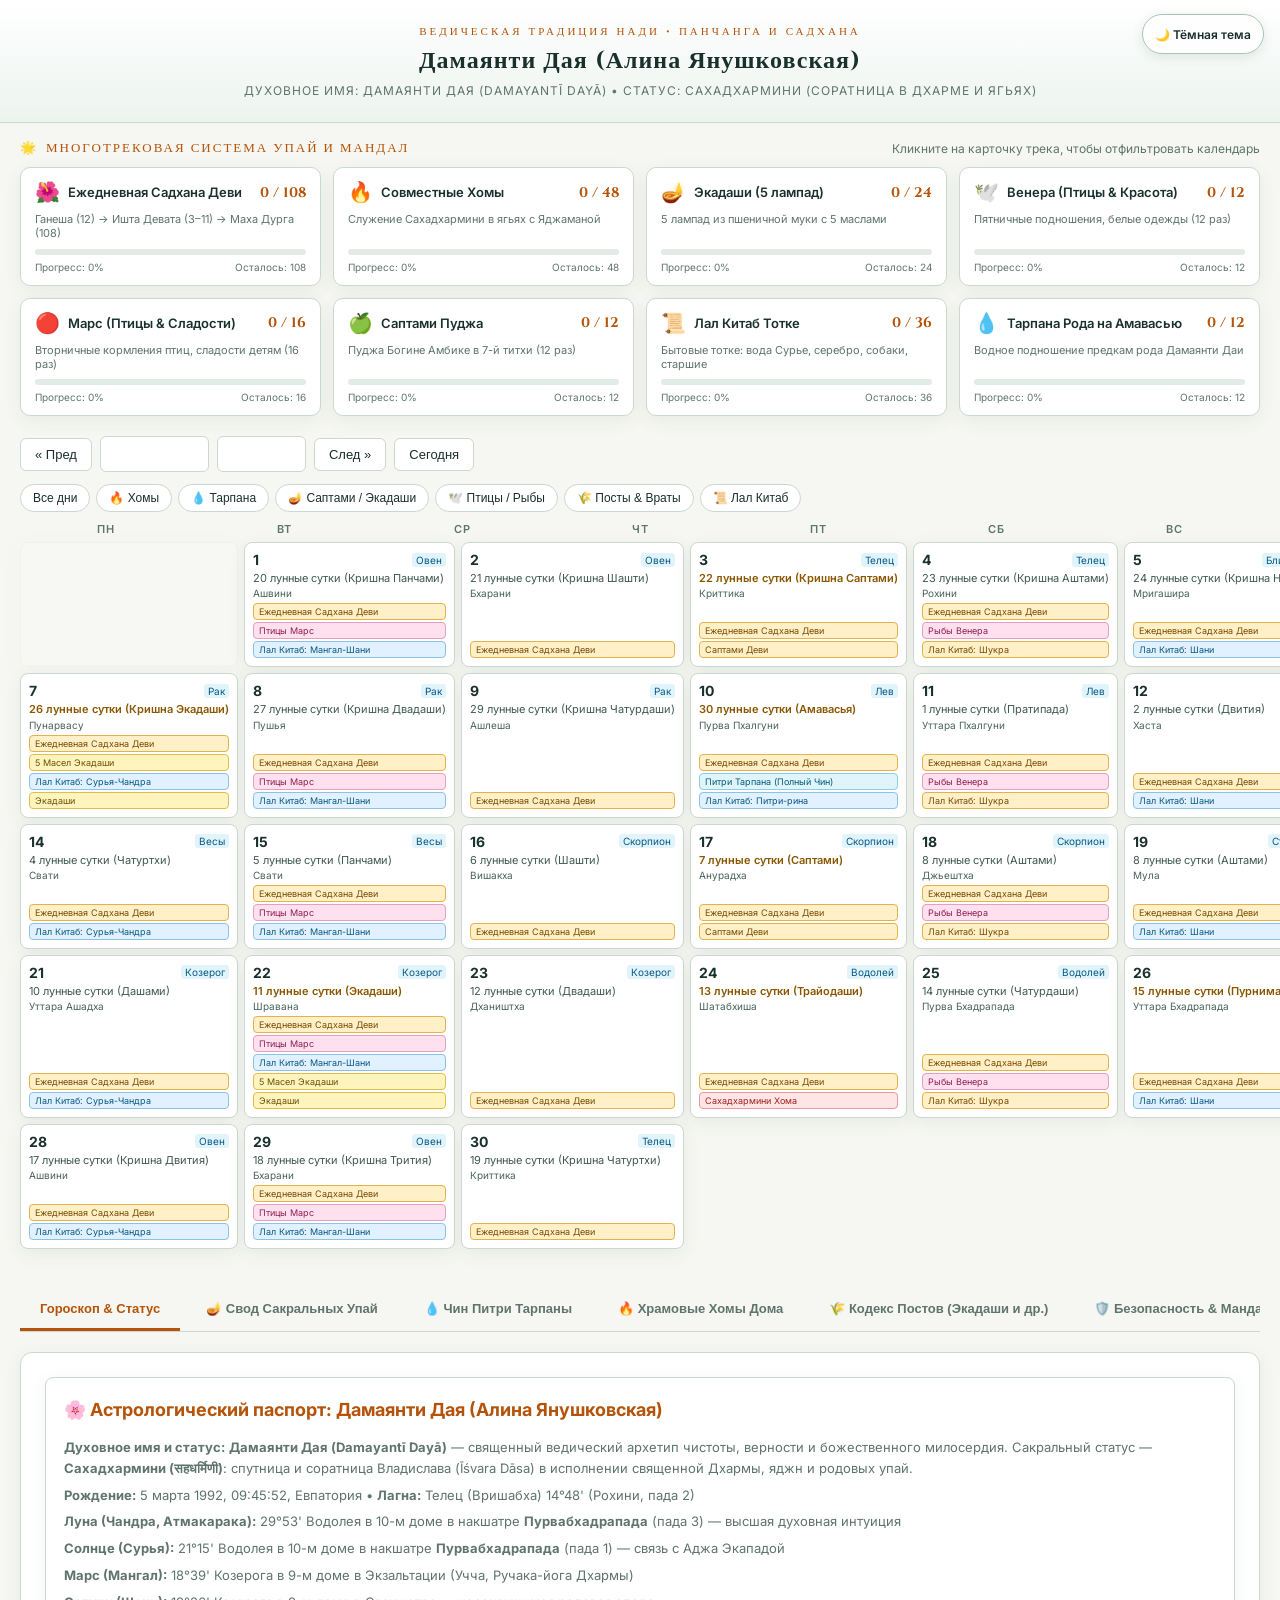
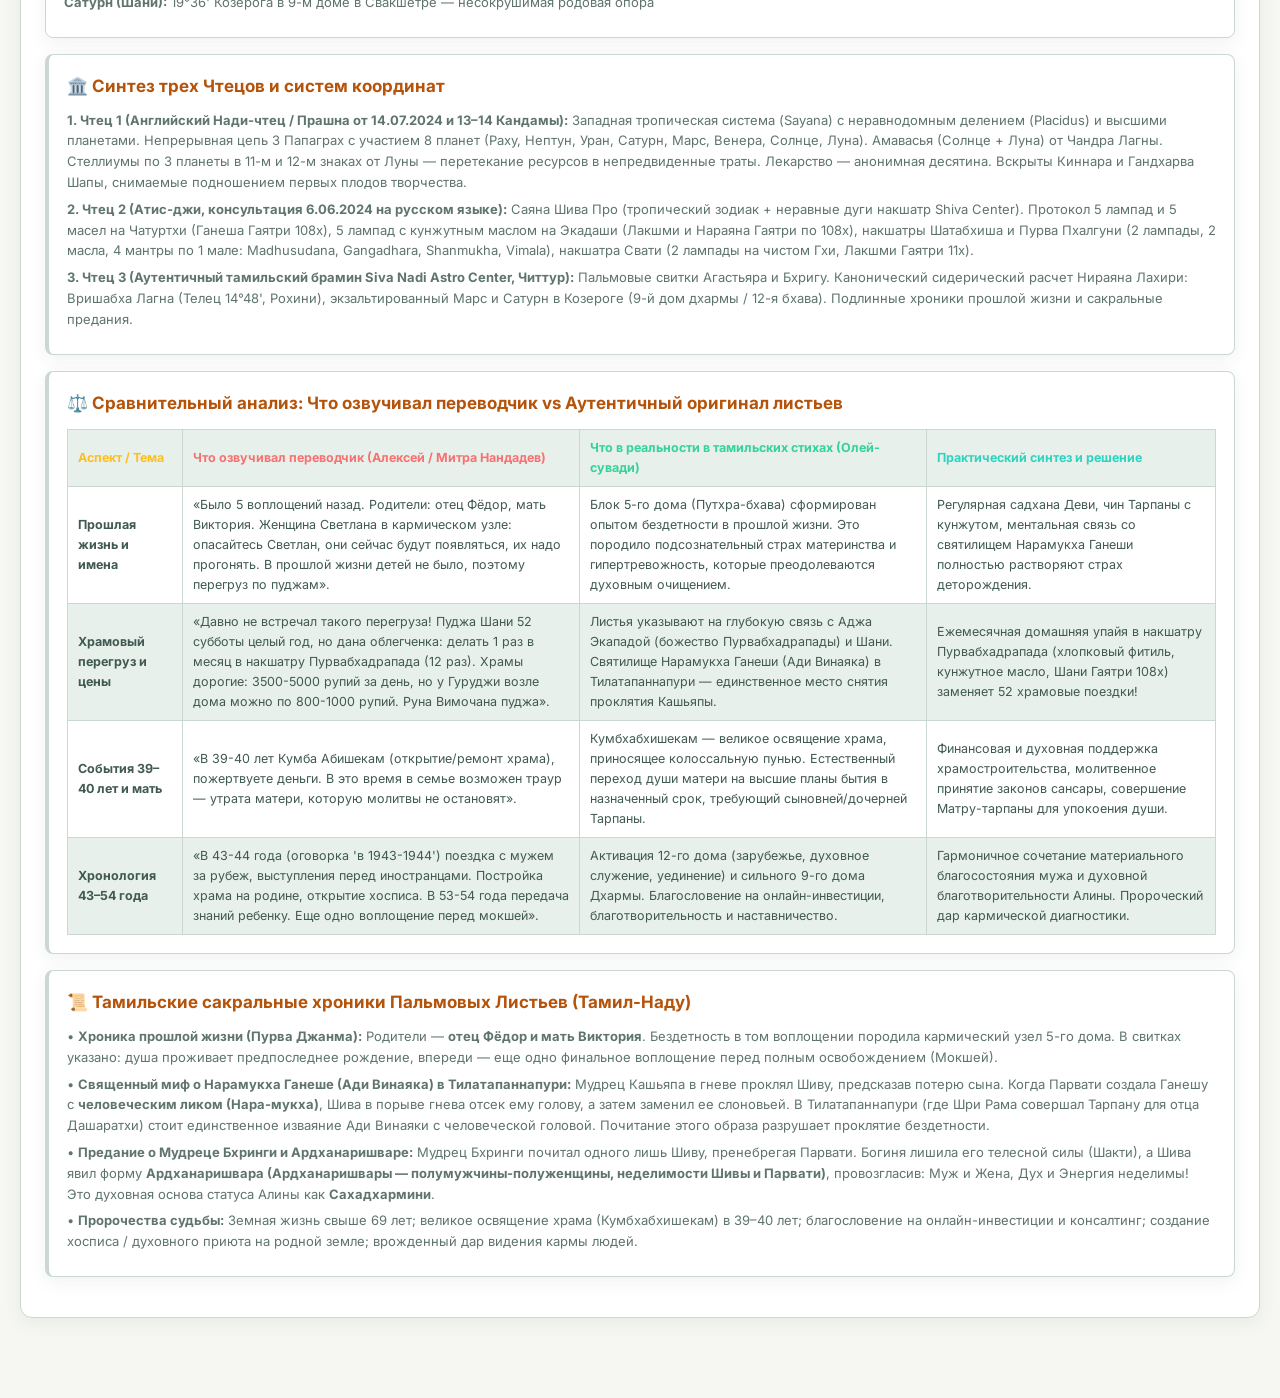
==== index.html @ cce83f94 "fix: align weekdays and improve upaya contrast" ====
<!DOCTYPE html>
<html lang="ru">
<head>
    <meta charset="UTF-8">
    <meta name="viewport" content="width=device-width, initial-scale=1.0">
    <title>Интерактивный Календарь Упай & Лунный Прогноз • Дамаянти Дая (Алина Янушковская)</title>
    <link rel="preconnect" href="https://fonts.googleapis.com">
    <link rel="preconnect" href="https://fonts.gstatic.com" crossorigin>
    <link href="https://fonts.googleapis.com/css2?family=Cinzel:wght@600;700;900&family=Inter:wght@300;400;500;600;700&family=Playfair+Display:ital,wght@0,600;1,400&display=swap" rel="stylesheet">
    <style>
        :root {
            --bg: #051614;
            --card-bg: #0d2826;
            --border: #115e59;
            --primary: #0f766e;
            --accent: #d97706;
            --text: #f1f5f9;
            --text-muted: #94a3b8;
            --danger: #ef4444;
            --success: #10b981;
            --gold: #f59e0b;
        }
        * {
            box-sizing: border-box;
            margin: 0;
            padding: 0;
        }
        body {
            background-color: var(--bg);
            color: var(--text);
            font-family: 'Inter', -apple-system, BlinkMacSystemFont, sans-serif;
            min-height: 100vh;
            padding-bottom: 80px;
        }
        header {
            background: linear-gradient(180deg, rgba(15, 23, 42, 0.95) 0%, rgba(15, 23, 42, 0.4) 100%);
            border-bottom: 1px solid var(--border);
            padding: 24px 20px;
            text-align: center;
            position: relative;
        }
        .header-top {
            font-family: 'Cinzel', serif;
            font-size: 11px;
            letter-spacing: 3px;
            color: var(--accent);
            text-transform: uppercase;
            margin-bottom: 6px;
        }
        h1 {
            font-family: 'Cinzel', serif;
            font-size: 24px;
            font-weight: 700;
            letter-spacing: 1px;
            color: #fff;
            margin-bottom: 6px;
        }
        .header-sub {
            font-size: 12px;
            color: var(--text-muted);
            letter-spacing: 1px;
            max-width: 900px;
            margin: 0 auto;
        }

        /* MULTI-TRACK DASHBOARD */
        .tracks-section {
            max-width: 1320px;
            margin: 16px auto 0;
            padding: 0 20px;
        }
        .tracks-header {
            display: flex;
            justify-content: space-between;
            align-items: center;
            margin-bottom: 10px;
        }
        .tracks-title {
            font-family: 'Cinzel', serif;
            font-size: 13px;
            letter-spacing: 2px;
            color: var(--accent);
            text-transform: uppercase;
            display: flex;
            align-items: center;
            gap: 8px;
        }
        .tracks-grid {
            display: grid;
            grid-template-columns: repeat(auto-fill, minmax(280px, 1fr));
            gap: 12px;
        }
        .track-card {
            background: rgba(15, 23, 42, 0.7);
            border: 1px solid var(--border);
            border-radius: 10px;
            padding: 12px 14px;
            cursor: pointer;
            transition: all 0.2s;
            position: relative;
            display: flex;
            flex-direction: column;
            justify-content: space-between;
        }
        .track-card:hover {
            transform: translateY(-2px);
            border-color: var(--accent);
            box-shadow: 0 4px 14px rgba(0, 0, 0, 0.4);
        }
        .track-card.active-filter {
            border-color: var(--accent);
            background: rgba(217, 119, 6, 0.15);
            box-shadow: 0 0 12px rgba(217, 119, 6, 0.3);
        }
        .track-top {
            display: flex;
            align-items: center;
            justify-content: space-between;
            margin-bottom: 8px;
        }
        .track-info-left {
            display: flex;
            align-items: center;
            gap: 8px;
        }
        .track-icon {
            font-size: 20px;
        }
        .track-name {
            font-size: 13px;
            font-weight: 600;
            color: #fff;
        }
        .track-count {
            font-family: 'Cinzel', serif;
            font-size: 14px;
            font-weight: 700;
            color: var(--accent);
        }
        .track-desc {
            font-size: 11px;
            color: var(--text-muted);
            margin-bottom: 8px;
            line-height: 1.3;
        }
        .track-progress-bar-bg {
            background: rgba(255, 255, 255, 0.08);
            height: 6px;
            border-radius: 3px;
            overflow: hidden;
            position: relative;
        }
        .track-progress-bar-fill {
            height: 100%;
            border-radius: 3px;
            transition: width 0.3s ease;
        }
        .track-footer {
            display: flex;
            justify-content: space-between;
            font-size: 10px;
            color: var(--text-muted);
            margin-top: 6px;
        }

        /* CONTROLS BAR */
        .controls-bar {
            max-width: 1320px;
            margin: 20px auto 10px;
            padding: 0 20px;
            display: flex;
            justify-content: space-between;
            align-items: center;
            flex-wrap: wrap;
            gap: 12px;
        }
        .nav-controls {
            display: flex;
            align-items: center;
            gap: 8px;
        }
        .nav-btn {
            background: rgba(255, 255, 255, 0.05);
            border: 1px solid var(--border);
            color: var(--text);
            padding: 8px 14px;
            border-radius: 6px;
            cursor: pointer;
            font-size: 13px;
            transition: all 0.2s;
        }
        .nav-btn:hover {
            background: rgba(255, 255, 255, 0.12);
            border-color: var(--accent);
        }
        .date-select {
            background: var(--card-bg);
            border: 1px solid var(--border);
            color: #fff;
            padding: 8px 12px;
            border-radius: 6px;
            font-size: 14px;
            cursor: pointer;
        }
        .filters-bar {
            display: flex;
            align-items: center;
            gap: 6px;
            flex-wrap: wrap;
        }
        .filter-pill {
            background: rgba(255, 255, 255, 0.04);
            border: 1px solid var(--border);
            color: var(--text-muted);
            padding: 6px 12px;
            border-radius: 20px;
            font-size: 12px;
            cursor: pointer;
            transition: all 0.2s;
        }
        .filter-pill:hover, .filter-pill.active {
            background: var(--primary);
            border-color: var(--accent);
            color: #fff;
        }

        /* CALENDAR GRID */
        .calendar-container {
            max-width: 1320px;
            margin: 0 auto;
            padding: 0 20px;
        }
        .weekdays-grid {
            display: grid;
            grid-template-columns: repeat(7, minmax(0, 1fr));
            width: 100%;
            gap: 6px;
            margin-bottom: 6px;
            text-align: center;
            font-size: 11px;
            font-weight: 600;
            color: var(--text-muted);
            letter-spacing: 1px;
            text-transform: uppercase;
        }
        .month-grid {
            display: grid;
            grid-template-columns: repeat(7, 1fr);
            gap: 6px;
        }
        .day-card {
            background: var(--card-bg);
            border: 1px solid var(--border);
            border-radius: 8px;
            min-height: 115px;
            padding: 8px;
            cursor: pointer;
            transition: all 0.2s;
            display: flex;
            flex-direction: column;
            position: relative;
        }
        .day-card:hover {
            transform: translateY(-2px);
            border-color: var(--accent);
            box-shadow: 0 4px 12px rgba(0, 0, 0, 0.3);
            z-index: 2;
        }
        .day-card.today {
            border-color: var(--accent);
            background: rgba(217, 119, 6, 0.08);
        }
        .day-card.all-completed {
            border-color: var(--success);
            background: rgba(16, 185, 129, 0.06);
        }
        .day-card.partially-completed {
            border-color: var(--gold);
            background: rgba(245, 158, 11, 0.05);
        }
        .day-header {
            display: flex;
            justify-content: space-between;
            align-items: center;
            margin-bottom: 4px;
        }
        .day-num {
            font-size: 14px;
            font-weight: 700;
            color: #fff;
        }
        .day-card.today .day-num {
            color: var(--accent);
        }
        .day-rashi {
            font-size: 10px;
            color: #38bdf8;
            background: rgba(56, 189, 248, 0.12);
            padding: 1px 4px;
            border-radius: 3px;
        }
        .day-check-indicator {
            display: none;
            color: var(--success);
            font-weight: bold;
            font-size: 12px;
        }
        .day-card.all-completed .day-check-indicator {
            display: inline;
        }
        .day-tithi {
            font-size: 11px;
            color: var(--text-muted);
            line-height: 1.2;
            margin-bottom: 2px;
            white-space: nowrap;
            overflow: hidden;
            text-overflow: ellipsis;
        }
        .day-tithi.highlight {
            color: #fbbf24;
            font-weight: 600;
        }
        .day-nak {
            font-size: 10px;
            color: #64748b;
            margin-bottom: 4px;
            white-space: nowrap;
            overflow: hidden;
            text-overflow: ellipsis;
        }
        .day-badges {
            display: flex;
            flex-direction: column;
            gap: 2px;
            margin-top: auto;
        }
        .badge {
            font-size: 9px;
            padding: 2px 5px;
            border-radius: 4px;
            white-space: nowrap;
            overflow: hidden;
            text-overflow: ellipsis;
            display: flex;
            align-items: center;
            gap: 3px;
        }
        .badge.done-badge {
            text-decoration: line-through;
            opacity: 0.7;
        }
        .badge-homa { background: rgba(239, 68, 68, 0.2); color: #fca5a5; border: 1px solid rgba(239, 68, 68, 0.4); }
        .badge-tarpana { background: rgba(56, 189, 248, 0.2); color: #7dd3fc; border: 1px solid rgba(56, 189, 248, 0.4); }
        .badge-puja { background: rgba(245, 158, 11, 0.2); color: #fcd34d; border: 1px solid rgba(245, 158, 11, 0.4); }
        .badge-birds { background: rgba(236, 72, 153, 0.2); color: #f9a8d4; border: 1px solid rgba(236, 72, 153, 0.4); }
        .badge-fast { background: rgba(234, 179, 8, 0.2); color: #fde047; border: 1px solid rgba(234, 179, 8, 0.4); }
        .badge-totka { background: rgba(14, 165, 233, 0.2); color: #bae6fd; border: 1px solid rgba(14, 165, 233, 0.4); }

        /* MODAL DIALOG */
        .modal-overlay {
            position: fixed;
            top: 0; left: 0; right: 0; bottom: 0;
            background: rgba(0, 0, 0, 0.85);
            backdrop-filter: blur(8px);
            z-index: 1000;
            display: none;
            align-items: center;
            justify-content: center;
            padding: 20px;
        }
        .modal-overlay.open {
            display: flex;
        }
        .modal-box {
            background: var(--card-bg);
            border: 1px solid var(--border);
            border-radius: 16px;
            max-width: 960px;
            width: 100%;
            max-height: 90vh;
            overflow-y: auto;
            padding: 28px;
            box-shadow: 0 20px 50px rgba(0, 0, 0, 0.7);
            position: relative;
        }
        .modal-close {
            position: absolute;
            top: 20px;
            right: 20px;
            background: rgba(255, 255, 255, 0.1);
            border: none;
            color: #fff;
            font-size: 18px;
            width: 36px;
            height: 36px;
            border-radius: 50%;
            cursor: pointer;
            display: flex;
            align-items: center;
            justify-content: center;
            transition: all 0.2s;
        }
        .modal-close:hover {
            background: var(--danger);
        }
        .modal-title {
            font-family: 'Cinzel', serif;
            font-size: 22px;
            color: #fff;
            margin-bottom: 4px;
        }
        .modal-subtitle {
            font-size: 13px;
            color: var(--accent);
            margin-bottom: 20px;
        }

        /* LUNAR FORECAST CARD IN MODAL */
        .forecast-card {
            background: rgba(15, 23, 42, 0.75);
            border: 1px solid var(--border);
            border-radius: 12px;
            padding: 18px;
            margin-bottom: 20px;
        }
        .forecast-header {
            margin-bottom: 14px;
            padding-bottom: 10px;
            border-bottom: 1px solid var(--border);
        }
        .forecast-day-tag {
            font-family: 'Cinzel', serif;
            font-size: 11px;
            letter-spacing: 2px;
            color: var(--accent);
            text-transform: uppercase;
            margin-bottom: 4px;
        }
        .forecast-sub {
            font-size: 14px;
            color: #f1f5f9;
            font-style: italic;
        }
        .forecast-grid-main {
            display: grid;
            grid-template-columns: repeat(auto-fit, minmax(200px, 1fr));
            gap: 12px;
            margin-bottom: 16px;
        }
        .forecast-box {
            background: rgba(255, 255, 255, 0.03);
            border: 1px solid rgba(255, 255, 255, 0.06);
            border-radius: 8px;
            padding: 10px 12px;
        }
        .f-label {
            font-size: 10px;
            text-transform: uppercase;
            letter-spacing: 1px;
            color: var(--text-muted);
            margin-bottom: 4px;
        }
        .f-val {
            font-size: 13px;
            color: #fff;
        }
        .f-val.bold {
            font-weight: 600;
        }
        .f-val.accent {
            color: var(--accent);
        }
        .f-desc {
            font-size: 11px;
            color: var(--text-muted);
            margin-top: 4px;
            line-height: 1.3;
        }

        /* MUHURTAS ROW */
        .muhurtas-row {
            display: grid;
            grid-template-columns: repeat(auto-fit, minmax(210px, 1fr));
            gap: 10px;
            margin-bottom: 16px;
        }
        .muhurta-pill {
            background: rgba(255, 255, 255, 0.03);
            border: 1px solid var(--border);
            border-radius: 8px;
            padding: 10px;
            display: flex;
            align-items: flex-start;
            gap: 10px;
        }
        .muhurta-pill.abhijit {
            border-color: #f59e0b;
            background: rgba(245, 158, 11, 0.08);
        }
        .muhurta-pill.brahma {
            border-color: #38bdf8;
            background: rgba(56, 189, 248, 0.08);
        }
        .muhurta-pill.homa {
            border-color: #10b981;
            background: rgba(16, 185, 129, 0.08);
        }
        .muhurta-pill.rahu {
            border-color: #ef4444;
            background: rgba(239, 68, 68, 0.08);
        }
        .m-icon {
            font-size: 20px;
        }
        .m-name {
            font-size: 11px;
            text-transform: uppercase;
            letter-spacing: 1px;
            font-weight: 600;
            color: #fff;
        }
        .m-time {
            font-family: monospace;
            font-size: 14px;
            font-weight: 700;
            margin: 2px 0;
            color: var(--accent);
        }
        .muhurta-pill.abhijit .m-time { color: #fbbf24; }
        .muhurta-pill.brahma .m-time { color: #7dd3fc; }
        .muhurta-pill.homa .m-time { color: #34d399; }
        .muhurta-pill.rahu .m-time { color: #f87171; }
        .m-note {
            font-size: 10px;
            color: var(--text-muted);
            line-height: 1.2;
        }

        /* LIFESTYLE & RATINGS */
        .lifestyle-grid {
            display: grid;
            grid-template-columns: repeat(auto-fit, minmax(260px, 1fr));
            gap: 10px;
            margin-bottom: 16px;
        }
        .lifestyle-card {
            background: rgba(255, 255, 255, 0.03);
            border: 1px solid rgba(255, 255, 255, 0.06);
            border-radius: 8px;
            padding: 10px 12px;
        }
        .ls-title {
            font-size: 11px;
            text-transform: uppercase;
            letter-spacing: 1px;
            color: var(--text-muted);
            margin-bottom: 4px;
        }
        .ls-status {
            font-size: 13px;
            font-weight: 700;
            margin-bottom: 4px;
        }
        .ls-status.good { color: #34d399; }
        .ls-status.warn { color: #fbbf24; }
        .ls-status.bad { color: #f87171; }
        .ls-val {
            font-size: 12px;
            font-weight: 600;
            color: #fff;
            margin-bottom: 4px;
        }
        .ls-desc {
            font-size: 11px;
            color: var(--text-muted);
            line-height: 1.3;
        }

        .ratings-row {
            display: grid;
            grid-template-columns: repeat(auto-fit, minmax(190px, 1fr));
            gap: 10px;
            padding-top: 12px;
            border-top: 1px solid var(--border);
        }
        .rating-item {
            display: flex;
            align-items: center;
            gap: 10px;
            background: rgba(0, 0, 0, 0.2);
            padding: 8px 10px;
            border-radius: 6px;
        }
        .r-icon {
            font-size: 18px;
        }
        .r-info {
            flex: 1;
        }
        .r-name {
            font-size: 10px;
            text-transform: uppercase;
            letter-spacing: 1px;
            color: var(--text-muted);
        }
        .r-stars {
            font-size: 12px;
            font-weight: 600;
            color: #fff;
        }
        .r-stars.bad { color: #f87171; }
        .r-stars.warn { color: #fbbf24; }

        /* VRATA FULL BANNER */
        .vrata-banner {
            border-radius: 12px;
            padding: 16px 20px;
            margin-bottom: 20px;
            border: 1px solid;
            line-height: 1.5;
        }
        .vrata-banner-title {
            font-family: 'Cinzel', serif;
            font-size: 16px;
            font-weight: 700;
            margin-bottom: 8px;
        }
        .vrata-banner-block {
            font-size: 12px;
            margin-top: 6px;
            color: #e2e8f0;
        }

        /* UPAYAS CHECKLIST CARDS */
        .upayas-section-title {
            color: #fff;
            font-size: 16px;
            margin-bottom: 12px;
            font-family: 'Cinzel', serif;
            display: flex;
            align-items: center;
            justify-content: space-between;
        }
        .upaya-card-item {
            background: rgba(0, 0, 0, 0.3);
            border: 1px solid var(--border);
            border-left-width: 5px;
            border-radius: 8px;
            padding: 16px;
            margin-bottom: 14px;
            transition: all 0.2s;
        }
        .upaya-card-item.completed {
            background: rgba(16, 185, 129, 0.08);
            border-color: var(--success);
        }
        .upaya-card-header {
            display: flex;
            align-items: center;
            justify-content: space-between;
            margin-bottom: 10px;
        }
        .upaya-card-title {
            font-size: 15px;
            font-weight: 600;
            color: #fff;
        }
        .btn-check-upaya {
            background: rgba(255, 255, 255, 0.08);
            border: 1px solid var(--border);
            color: var(--text-muted);
            padding: 6px 14px;
            border-radius: 6px;
            font-size: 12px;
            font-weight: 600;
            cursor: pointer;
            display: flex;
            align-items: center;
            gap: 6px;
            transition: all 0.2s;
        }
        .btn-check-upaya:hover {
            background: rgba(255, 255, 255, 0.15);
            color: #fff;
        }
        .btn-check-upaya.checked {
            background: var(--success);
            border-color: var(--success);
            color: #fff;
        }
        .upaya-detail-row {
            font-size: 12px;
            margin-bottom: 6px;
            line-height: 1.5;
            color: var(--text-muted);
        }
        .upaya-detail-row strong {
            color: #fff;
        }
        .mantra-box {
            background: rgba(0, 0, 0, 0.6);
            border: 1px solid rgba(255, 255, 255, 0.12);
            border-radius: 8px;
            padding: 14px;
            font-family: monospace;
            font-size: 12px;
            color: #93c5fd;
            margin-top: 10px;
            white-space: pre-wrap;
            position: relative;
            line-height: 1.5;
        }
        .copy-btn {
            position: absolute;
            top: 8px;
            right: 8px;
            background: rgba(255, 255, 255, 0.12);
            border: 1px solid rgba(255, 255, 255, 0.25);
            color: #fff;
            font-size: 10px;
            padding: 3px 8px;
            border-radius: 4px;
            cursor: pointer;
        }
        .copy-btn:hover {
            background: var(--accent);
        }
        .action-bar {
            margin-top: 24px;
            display: flex;
            align-items: center;
            justify-content: space-between;
            padding-top: 16px;
            border-top: 1px solid var(--border);
        }
        .btn-all-done {
            background: var(--primary);
            border: 1px solid var(--accent);
            color: #fff;
            padding: 10px 20px;
            border-radius: 8px;
            font-size: 13px;
            font-weight: 600;
            cursor: pointer;
            transition: all 0.2s;
        }
        .btn-all-done:hover {
            background: var(--accent);
        }

        /* TABS SECTION */
        .tabs-container {
            max-width: 1320px;
            margin: 40px auto 0;
            padding: 0 20px;
        }
        .tabs-nav {
            display: flex;
            gap: 6px;
            border-bottom: 1px solid var(--border);
            margin-bottom: 20px;
            overflow-x: auto;
        }
        .tab-btn {
            background: transparent;
            border: none;
            color: var(--text-muted);
            padding: 12px 20px;
            font-size: 13px;
            font-weight: 600;
            cursor: pointer;
            border-bottom: 3px solid transparent;
            transition: all 0.2s;
            white-space: nowrap;
        }
        .tab-btn:hover {
            color: #fff;
        }
        .tab-btn.active {
            color: var(--accent);
            border-bottom-color: var(--accent);
        }
        .tab-content {
            display: none;
            background: var(--card-bg);
            border: 1px solid var(--border);
            border-radius: 12px;
            padding: 24px;
            line-height: 1.6;
        }
        .tab-content.active {
            display: block;
        }
        .natal-card {
            background: rgba(255, 255, 255, 0.02);
            border: 1px solid var(--border);
            border-radius: 8px;
            padding: 18px;
            margin-bottom: 16px;
        }
        .natal-card h3 {
            color: var(--accent);
            margin-bottom: 8px;
            font-size: 16px;
        }
        .natal-card p {
            font-size: 13px;
            color: var(--text-muted);
            margin-bottom: 6px;
        }
        /* LIGHT THEME */
        :root {
            --bg: #f6f7f2;
            --card-bg: #ffffff;
            --border: #cbd8d1;
            --primary: #0f766e;
            --accent: #b45309;
            --text: #19302d;
            --text-muted: #5f746e;
            --gold: #c47a14;
        }
        html { scroll-behavior: smooth; }
        body {
            background: var(--bg);
            color: var(--text);
            transition: background-color .35s ease, color .35s ease;
        }
        header {
            background: linear-gradient(180deg, #ffffff 0%, #edf4ef 100%);
            border-bottom-color: var(--border);
            transition: background .35s ease, border-color .35s ease;
        }
        h1, .track-name, .day-num, .modal-title, .forecast-title,
        .m-title, .ls-val, .r-name, .tab-content h2, .tab-content h3 {
            color: var(--text) !important;
        }
        .header-sub, .track-desc, .day-nak, .natal-card p,
        .forecast-sub, .f-desc, .m-note, .ls-desc, .subtitle {
            color: var(--text-muted) !important;
        }
        .track-card,
        .day-card,
        .tab-content,
        .natal-card,
        .modal-box {
            background: var(--card-bg);
            border-color: var(--border);
            box-shadow: 0 5px 18px rgba(40, 70, 55, .07);
            transition: background-color .35s ease, border-color .25s ease, box-shadow .25s ease, transform .2s ease;
        }
        .track-card:hover, .day-card:hover {
            box-shadow: 0 8px 22px rgba(40, 70, 55, .14);
        }
        .track-card.active-filter,
        .day-card.matched-filter,
        .day-card.today {
            background: #fff8e8;
            border-color: #d39a42;
        }
        .nav-btn, .filter-pill, .select-styled {
            background: #ffffff;
            color: var(--text);
            border-color: var(--border);
            transition: background-color .25s ease, color .25s ease, border-color .25s ease, box-shadow .25s ease;
        }
        .nav-btn:hover, .filter-pill:hover, .filter-pill.active {
            background: #e7f2ec;
            color: var(--primary);
            border-color: #7bad96;
        }
        .select-styled option { background: #ffffff; color: var(--text); }
        .day-tithi { color: #405952 !important; }
        .day-rashi, .track-count, .natal-card h3,
        .forecast-title, .m-time, .tab-btn.active { color: var(--accent) !important; }
        .weekday-name { color: var(--text-muted); }
        .track-progress-bar-bg { background: #e3ebe6; }
        .modal-overlay { background: rgba(28, 48, 41, .48); }
        .modal-close, .copy-btn {
            background: #e7f2ec;
            border-color: #a9c4b4;
            color: var(--text);
        }
        .mantra-box { background: #eef5f0; border-color: #bfd2c5; color: #17606a; }
        .action-bar { border-top-color: var(--border); }
        .btn-all-done { color: #ffffff; }
        .tab-btn:hover { color: var(--primary) !important; }
        .badge { text-shadow: none; }
        @media (max-width: 700px) {
            header { padding: 17px 12px 15px; }
            h1 { font-size: clamp(18px, 5.5vw, 24px); line-height: 1.25; }
            .header-sub { font-size: 10px; line-height: 1.45; letter-spacing: .2px; }
            .tracks-section, .controls-bar, .calendar-container, .tabs-container {
                width: 100%; padding-left: 12px; padding-right: 12px;
            }
            .tracks-header { display: block; }
            .tracks-title { font-size: 11px; letter-spacing: 1px; line-height: 1.35; margin-bottom: 6px; }
            .tracks-grid { grid-template-columns: 1fr; gap: 8px; }
            .controls-bar { display: block; }
            .nav-controls { display: grid; grid-template-columns: 1fr 1.2fr 1fr; gap: 6px; }
            .nav-btn, .select-styled { min-height: 42px; width: 100%; padding: 8px 6px; font-size: 12px; }
            .filters-bar { margin-top: 9px; margin-right: -12px; padding-right: 12px; -webkit-overflow-scrolling: touch; }
            .filter-pill { min-height: 36px; display: inline-flex; align-items: center; font-size: 11px; }
            .calendar-container { overflow-x: auto; -webkit-overflow-scrolling: touch; overscroll-behavior-x: contain; }
            .weekdays-grid, .month-grid { min-width: 700px; gap: 6px; }
            .day-card { min-height: 96px; padding: 7px 6px; }
            .tabs-nav { margin-left: -12px; margin-right: -12px; padding: 0 12px 2px; }
            .tab-btn { min-height: 44px; padding: 10px 13px; font-size: 12px; }
            .tab-content { padding: 16px 14px; }
            .modal-overlay { padding: 8px; align-items: flex-end; }
            .modal-box { max-height: 94vh; padding: 18px 14px 22px; border-radius: 14px 14px 0 0; }
        }
        /* THEME SWITCH */
        html.theme-dark {
            --bg: #051614;
            --card-bg: #0d2826;
            --border: #115e59;
            --primary: #0f766e;
            --accent: #d97706;
            --text: #f1f5f9;
            --text-muted: #94a3b8;
            --gold: #f59e0b;
        }
        html.theme-light {
            --bg: #f6f7f2;
            --card-bg: #ffffff;
            --border: #cbd8d1;
            --primary: #0f766e;
            --accent: #b45309;
            --text: #19302d;
            --text-muted: #5f746e;
            --gold: #c47a14;
        }
        .theme-toggle {
            position: absolute;
            top: 14px;
            right: 16px;
            z-index: 5;
            min-height: 40px;
            padding: 8px 12px;
            border: 1px solid #a9c4b4;
            border-radius: 999px;
            background: rgba(255, 255, 255, .82);
            color: #19302d;
            font: 600 12px Inter, sans-serif;
            cursor: pointer;
            box-shadow: 0 3px 12px rgba(40, 70, 55, .12);
            transition: background-color .25s ease, color .25s ease, border-color .25s ease, transform .2s ease;
        }
        .theme-toggle:hover { transform: translateY(-1px); }
        .theme-dark .theme-toggle {
            background: rgba(13, 40, 38, .92);
            color: #f1f5f9;
            border-color: #2b8a80;
        }
        .theme-light [style*="color: #cbd5e1"],
        .theme-light [style*="color:#cbd5e1"],
        .theme-light [style*="color: #94a3b8"],
        .theme-light [style*="color:#94a3b8"] { color: #405952 !important; }
        .theme-light [style*="color: #f1f5f9"],
        .theme-light [style*="color:#f1f5f9"],
        .theme-light [style*="color: #fff"],
        .theme-light [style*="color:#fff"] { color: #19302d !important; }
        .theme-light [style*="background: rgba(0, 0, 0"],
        .theme-light [style*="background:rgba(0,0,0"],
        .theme-light [style*="background: rgba(15, 23, 42"],
        .theme-light [style*="background:rgba(15, 23, 42"] {
            background: #eef5f0 !important;
        }
        .theme-light [style*="background: rgba(255,255,255"],
        .theme-light [style*="background:rgba(255,255,255"] { background: #e8f0eb !important; }
        .theme-light table { color: #405952 !important; }
        .theme-light code,
        .theme-light .mantra-box,
        .theme-light [style*="font-family: monospace"] { text-shadow: none; }
        .theme-light .modal-overlay { background: rgba(28, 48, 41, .48) !important; }
        .theme-light .badge-homa { background: #ffe5e5 !important; color: #a32020 !important; border-color: #e79a9a !important; }
        .theme-light .badge-tarpana { background: #dff4fb !important; color: #075b78 !important; border-color: #8bcfe3 !important; }
        .theme-light .badge-puja { background: #fff0c7 !important; color: #7a4a00 !important; border-color: #e3b24e !important; }
        .theme-light .badge-birds { background: #ffe0ee !important; color: #8f1f55 !important; border-color: #e4a0bc !important; }
        .theme-light .badge-fast { background: #fff4bd !important; color: #6b5200 !important; border-color: #dfbf4a !important; }
        .theme-light .badge-totka { background: #e2f1ff !important; color: #075985 !important; border-color: #8dc2e8 !important; }
        .theme-light .day-tithi.highlight { color: #8a5700 !important; }
        .theme-light .day-rashi { color: #075985 !important; background: #e2f4fb !important; }
        .theme-light .day-nak { color: #49635c !important; }
        .theme-light body {
            background: #f6f7f2 !important;
            color: #19302d !important;
        }
        .theme-light header {
            background: linear-gradient(180deg, #ffffff 0%, #edf4ef 100%) !important;
            border-bottom-color: #cbd8d1 !important;
        }
        .theme-light .track-card,
        .theme-light .day-card,
        .theme-light .tab-content,
        .theme-light .natal-card,
        .theme-light .modal-box {
            background: #ffffff !important;
            border-color: #cbd8d1 !important;
            color: #19302d !important;
        }
        .theme-light .nav-btn,
        .theme-light .filter-pill,
        .theme-light .select-styled {
            background: #ffffff !important;
            color: #19302d !important;
            border-color: #cbd8d1 !important;
        }
        .theme-dark body {
            background: #051614 !important;
            color: #f1f5f9 !important;
        }
        .theme-dark header {
            background: linear-gradient(180deg, rgba(15, 23, 42, .95), rgba(15, 23, 42, .4)) !important;
            border-bottom-color: #115e59 !important;
        }
        .theme-dark .track-card,
        .theme-dark .day-card,
        .theme-dark .tab-content,
        .theme-dark .natal-card,
        .theme-dark .modal-box {
            background: #0d2826 !important;
            border-color: #115e59 !important;
            color: #f1f5f9 !important;
        }
        .theme-dark .nav-btn,
        .theme-dark .filter-pill,
        .theme-dark .select-styled {
            background: rgba(255, 255, 255, .05) !important;
            color: #f1f5f9 !important;
            border-color: #115e59 !important;
        }
        .theme-dark h1,
        .theme-dark .track-name,
        .theme-dark .day-num,
        .theme-dark .modal-title,
        .theme-dark .forecast-title,
        .theme-dark .m-title,
        .theme-dark .ls-val,
        .theme-dark .r-name,
        .theme-dark .tab-content h2,
        .theme-dark .tab-content h3 { color: #f1f5f9 !important; }
        .theme-dark .header-sub,
        .theme-dark .track-desc,
        .theme-dark .day-nak,
        .theme-dark .natal-card p,
        .theme-dark .forecast-sub,
        .theme-dark .f-desc,
        .theme-dark .m-note,
        .theme-dark .ls-desc,
        .theme-dark .subtitle { color: #94a3b8 !important; }
        .theme-dark [style*="color: #405952"],
        .theme-dark [style*="color:#405952"] { color: #cbd5e1 !important; }
        @media (max-width: 700px) {
            .theme-toggle {
                position: static;
                display: block;
                margin: 0 auto 10px;
                min-height: 42px;
                padding: 9px 14px;
            }
            header { padding-top: 12px; }
            .nav-controls { grid-template-columns: 1fr 1.2fr 1fr; }
            body { overflow-x: hidden; }
            .calendar-container { overflow-x: auto; -webkit-overflow-scrolling: touch; }
            .weekdays-grid, .month-grid { min-width: 700px; }
            .tabs-nav { overflow-x: auto; -webkit-overflow-scrolling: touch; }
            .tab-content { overflow-wrap: anywhere; }
        }
        @media (prefers-reduced-motion: reduce) {
            *, *::before, *::after { scroll-behavior: auto !important; transition-duration: .01ms !important; }
        }
    </style>
</head>
<body>

<header>
    <button class="theme-toggle" id="themeToggle" type="button" aria-label="Переключить тему">☀️ Светлая тема</button>
    <div class="header-top">Ведическая традиция Нади • Панчанга и Садхана</div>
    <h1>Дамаянти Дая (Алина Янушковская)</h1>
    <div class="header-sub">ДУХОВНОЕ ИМЯ: ДАМАЯНТИ ДАЯ (DAMAYANTĪ DAYĀ) • СТАТУС: САХАДХАРМИНИ (СОРАТНИЦА В ДХАРМЕ И ЯГЬЯХ)</div>
</header>

<!-- MULTI-TRACK UPAYA DASHBOARD -->
<div class="tracks-section">
    <div class="tracks-header">
        <div class="tracks-title"><span>🌟</span> МНОГОТРЕКОВАЯ СИСТЕМА УПАЙ И МАНДАЛ</div>
        <div style="font-size: 12px; color: var(--text-muted);">
            Кликните на карточку трека, чтобы отфильтровать календарь
        </div>
    </div>
    <div class="tracks-grid" id="tracksGrid"></div>
</div>

<!-- CONTROLS BAR -->
<div class="controls-bar">
    <div class="nav-controls">
        <button class="nav-btn" onclick="prevMonth()">« Пред</button>
        <select class="date-select" id="monthSelect" onchange="onMonthChange()">
            <option value="1">Январь</option>
            <option value="2">Февраль</option>
            <option value="3">Март</option>
            <option value="4">Апрель</option>
            <option value="5">Май</option>
            <option value="6">Июнь</option>
            <option value="7">Июль</option>
            <option value="8">Август</option>
            <option value="9">Сентябрь</option>
            <option value="10">Октябрь</option>
            <option value="11">Ноябрь</option>
            <option value="12">Декабрь</option>
        </select>
        <select class="date-select" id="yearSelect" onchange="onYearChange()"></select>
        <button class="nav-btn" onclick="nextMonth()">След »</button>
        <button class="nav-btn" onclick="goToToday()">Сегодня</button>
    </div>
    <div class="filters-bar">
        <button class="filter-pill active" onclick="setGeneralFilter('all', this)">Все дни</button>
        <button class="filter-pill" onclick="setGeneralFilter('homa', this)">🔥 Хомы</button>
        <button class="filter-pill" onclick="setGeneralFilter('tarpana', this)">💧 Тарпана</button>
        <button class="filter-pill" onclick="setGeneralFilter('puja', this)">🪔 Саптами / Экадаши</button>
        <button class="filter-pill" onclick="setGeneralFilter('birds', this)">🕊️ Птицы / Рыбы</button>
        <button class="filter-pill" onclick="setGeneralFilter('fast', this)">🌾 Посты & Враты</button>
        <button class="filter-pill" onclick="setGeneralFilter('totka', this)">📜 Лал Китаб</button>
    </div>
</div>

<!-- CALENDAR GRID -->
<div class="calendar-container">
    <div class="weekdays-grid">
        <div>Пн</div><div>Вт</div><div>Ср</div><div>Чт</div><div>Пт</div><div>Сб</div><div>Вс</div>
    </div>
    <div class="month-grid" id="calendarGrid"></div>
</div>

<!-- EXTRA ENCYCLOPEDIC TABS -->
<div class="tabs-container">
    <div class="tabs-nav">
        <button class="tab-btn active" onclick="switchTab('natal', this)">Гороскоп & Статус</button>
        <button class="tab-btn" onclick="switchTab('upayas', this)">🪔 Свод Сакральных Упай</button>
        <button class="tab-btn" onclick="switchTab('tarpana', this)">💧 Чин Питри Тарпаны</button>
        <button class="tab-btn" onclick="switchTab('homa', this)">🔥 Храмовые Хомы Дома</button>
        <button class="tab-btn" onclick="switchTab('vratas', this)">🌾 Кодекс Постов (Экадаши и др.)</button>
        <button class="tab-btn" onclick="switchTab('rules', this)">🛡️ Безопасность & Мандала</button>
    </div>
    <div id="tab-natal" class="tab-content active">
        
        <div class="natal-card">
            <h3 style="color: #2dd4bf; font-size: 18px; margin-bottom: 12px;">🌸 Астрологический паспорт: Дамаянти Дая (Алина Янушковская)</h3>
            <p><strong>Духовное имя и статус:</strong> <strong>Дамаянти Дая (Damayantī Dayā)</strong> — священный ведический архетип чистоты, верности и божественного милосердия. Сакральный статус — <strong>Сахадхармини (सहधर्मिणी)</strong>: спутница и соратница Владислава (Īśvara Dāsa) в исполнении священной Дхармы, яджн и родовых упай.</p>
            <p><strong>Рождение:</strong> 5 марта 1992, 09:45:52, Евпатория • <strong>Лагна:</strong> Телец (Вришабха) 14°48' (Рохини, пада 2)</p>
            <p><strong>Луна (Чандра, Атмакарака):</strong> 29°53' Водолея в 10-м доме в накшатре <strong>Пурвабхадрапада</strong> (пада 3) — высшая духовная интуиция</p>
            <p><strong>Солнце (Сурья):</strong> 21°15' Водолея в 10-м доме в накшатре <strong>Пурвабхадрапада</strong> (пада 1) — связь с Аджа Экападой</p>
            <p><strong>Марс (Мангал):</strong> 18°39' Козерога в 9-м доме в Экзальтации (Учча, Ручака-йога Дхармы)</p>
            <p><strong>Сатурн (Шани):</strong> 19°36' Козерога в 9-м доме в Свакшетре — несокрушимая родовая опора</p>
        </div>

        <div class="natal-card" style="border-left: 4px solid #0d9488; background: rgba(13, 148, 136, 0.05);">
            <h3 style="color: #2dd4bf; font-size: 17px; margin-bottom: 10px;">🏛️ Синтез трех Чтецов и систем координат</h3>
            <p><strong>1. Чтец 1 (Английский Нади-чтец / Прашна от 14.07.2024 и 13–14 Кандамы):</strong> Западная тропическая система (Sayana) с неравнодомным делением (Placidus) и высшими планетами. Непрерывная цепь 3 Папаграх с участием 8 планет (Раху, Нептун, Уран, Сатурн, Марс, Венера, Солнце, Луна). Амавасья (Солнце + Луна) от Чандра Лагны. Стеллиумы по 3 планеты в 11-м и 12-м знаках от Луны — перетекание ресурсов в непредвиденные траты. Лекарство — анонимная десятина. Вскрыты Киннара и Гандхарва Шапы, снимаемые подношением первых плодов творчества.</p>
            <p><strong>2. Чтец 2 (Атис-джи, консультация 6.06.2024 на русском языке):</strong> Саяна Шива Про (тропический зодиак + неравные дуги накшатр Shiva Center). Протокол 5 лампад и 5 масел на Чатуртхи (Ганеша Гаятри 108x), 5 лампад с кунжутным маслом на Экадаши (Лакшми и Нараяна Гаятри по 108x), накшатры Шатабхиша и Пурва Пхалгуни (2 лампады, 2 масла, 4 мантры по 1 мале: Madhusudana, Gangadhara, Shanmukha, Vimala), накшатра Свати (2 лампады на чистом Гхи, Лакшми Гаятри 11x).</p>
            <p><strong>3. Чтец 3 (Аутентичный тамильский брамин Siva Nadi Astro Center, Читтур):</strong> Пальмовые свитки Агастьяра и Бхригу. Канонический сидерический расчет Нираяна Лахири: Вришабха Лагна (Телец 14°48', Рохини), экзальтированный Марс и Сатурн в Козероге (9-й дом дхармы / 12-я бхава). Подлинные хроники прошлой жизни и сакральные предания.</p>
        </div>

        <div class="natal-card" style="border-left: 4px solid #ef4444; background: rgba(239, 68, 68, 0.05);">
            <h3 style="color: #f87171; font-size: 17px; margin-bottom: 12px;">⚖️ Сравнительный анализ: Что озвучивал переводчик vs Аутентичный оригинал листьев</h3>
            <div style="overflow-x: auto;">
                <table style="width: 100%; border-collapse: collapse; font-size: 12.5px; color: #cbd5e1;">
                    <thead>
                        <tr style="background: rgba(255,255,255,0.08); text-align: left;">
                            <th style="padding: 8px 10px; border: 1px solid var(--border); color: #fbbf24;">Аспект / Тема</th>
                            <th style="padding: 8px 10px; border: 1px solid var(--border); color: #f87171;">Что озвучивал переводчик (Алексей / Митра Нандадев)</th>
                            <th style="padding: 8px 10px; border: 1px solid var(--border); color: #34d399;">Что в реальности в тамильских стихах (Олей-сувади)</th>
                            <th style="padding: 8px 10px; border: 1px solid var(--border); color: #2dd4bf;">Практический синтез и решение</th>
                        </tr>
                    </thead>
                    <tbody>
                        <tr>
                            <td style="padding: 8px 10px; border: 1px solid var(--border); font-weight: bold;">Прошлая жизнь и имена</td>
                            <td style="padding: 8px 10px; border: 1px solid var(--border);">«Было 5 воплощений назад. Родители: отец Фёдор, мать Виктория. Женщина Светлана в кармическом узле: опасайтесь Светлан, они сейчас будут появляться, их надо прогонять. В прошлой жизни детей не было, поэтому перегруз по пуджам».</td>
                            <td style="padding: 8px 10px; border: 1px solid var(--border);">Блок 5-го дома (Путхра-бхава) сформирован опытом бездетности в прошлой жизни. Это породило подсознательный страх материнства и гипертревожность, которые преодолеваются духовным очищением.</td>
                            <td style="padding: 8px 10px; border: 1px solid var(--border);">Регулярная садхана Деви, чин Тарпаны с кунжутом, ментальная связь со святилищем Нарамукха Ганеши полностью растворяют страх деторождения.</td>
                        </tr>
                        <tr style="background: rgba(255,255,255,0.02);">
                            <td style="padding: 8px 10px; border: 1px solid var(--border); font-weight: bold;">Храмовый перегруз и цены</td>
                            <td style="padding: 8px 10px; border: 1px solid var(--border);">«Давно не встречал такого перегруза! Пуджа Шани 52 субботы целый год, но дана облегченка: делать 1 раз в месяц в накшатру Пурвабхадрапада (12 раз). Храмы дорогие: 3500-5000 рупий за день, но у Гуруджи возле дома можно по 800-1000 рупий. Руна Вимочана пуджа».</td>
                            <td style="padding: 8px 10px; border: 1px solid var(--border);">Листья указывают на глубокую связь с Аджа Экападой (божество Пурвабхадрапады) и Шани. Святилище Нарамукха Ганеши (Ади Винаяка) в Тилатапаннапури — единственное место снятия проклятия Кашьяпы.</td>
                            <td style="padding: 8px 10px; border: 1px solid var(--border);">Ежемесячная домашняя упайя в накшатру Пурвабхадрапада (хлопковый фитиль, кунжутное масло, Шани Гаятри 108x) заменяет 52 храмовые поездки!</td>
                        </tr>
                        <tr>
                            <td style="padding: 8px 10px; border: 1px solid var(--border); font-weight: bold;">События 39–40 лет и мать</td>
                            <td style="padding: 8px 10px; border: 1px solid var(--border);">«В 39-40 лет Кумба Абишекам (открытие/ремонт храма), пожертвуете деньги. В это время в семье возможен траур — утрата матери, которую молитвы не остановят».</td>
                            <td style="padding: 8px 10px; border: 1px solid var(--border);">Кумбхабхишекам — великое освящение храма, приносящее колоссальную пунью. Естественный переход души матери на высшие планы бытия в назначенный срок, требующий сыновней/дочерней Тарпаны.</td>
                            <td style="padding: 8px 10px; border: 1px solid var(--border);">Финансовая и духовная поддержка храмостроительства, молитвенное принятие законов сансары, совершение Матру-тарпаны для упокоения души.</td>
                        </tr>
                        <tr style="background: rgba(255,255,255,0.02);">
                            <td style="padding: 8px 10px; border: 1px solid var(--border); font-weight: bold;">Хронология 43–54 года</td>
                            <td style="padding: 8px 10px; border: 1px solid var(--border);">«В 43-44 года (оговорка 'в 1943-1944') поездка с мужем за рубеж, выступления перед иностранцами. Постройка храма на родине, открытие хосписа. В 53-54 года передача знаний ребенку. Еще одно воплощение перед мокшей».</td>
                            <td style="padding: 8px 10px; border: 1px solid var(--border);">Активация 12-го дома (зарубежье, духовное служение, уединение) и сильного 9-го дома Дхармы. Благословение на онлайн-инвестиции, благотворительность и наставничество.</td>
                            <td style="padding: 8px 10px; border: 1px solid var(--border);">Гармоничное сочетание материального благосостояния мужа и духовной благотворительности Алины. Пророческий дар кармической диагностики.</td>
                        </tr>
                    </tbody>
                </table>
            </div>
        </div>

        <div class="natal-card" style="border-left: 4px solid #f59e0b; background: rgba(245, 158, 11, 0.05);">
            <h3 style="color: #fbbf24; font-size: 17px; margin-bottom: 10px;">📜 Тамильские сакральные хроники Пальмовых Листьев (Тамил-Наду)</h3>
            <p>• <strong>Хроника прошлой жизни (Пурва Джанма):</strong> Родители — <strong>отец Фёдор и мать Виктория</strong>. Бездетность в том воплощении породила кармический узел 5-го дома. В свитках указано: душа проживает предпоследнее рождение, впереди — еще одно финальное воплощение перед полным освобождением (Мокшей).</p>
            <p>• <strong>Священный миф о Нарамукха Ганеше (Ади Винаяка) в Тилатапаннапури:</strong> Мудрец Кашьяпа в гневе проклял Шиву, предсказав потерю сына. Когда Парвати создала Ганешу с <strong>человеческим ликом (Нара-мукха)</strong>, Шива в порыве гнева отсек ему голову, а затем заменил ее слоновьей. В Тилатапаннапури (где Шри Рама совершал Тарпану для отца Дашаратхи) стоит единственное изваяние Ади Винаяки с человеческой головой. Почитание этого образа разрушает проклятие бездетности.</p>
            <p>• <strong>Предание о Мудреце Бхринги и Ардханаришваре:</strong> Мудрец Бхринги почитал одного лишь Шиву, пренебрегая Парвати. Богиня лишила его телесной силы (Шакти), а Шива явил форму <strong>Ардханаришвара (Ардханаришвары — полумужчины-полуженщины, неделимости Шивы и Парвати)</strong>, провозгласив: Муж и Жена, Дух и Энергия неделимы! Это духовная основа статуса Алины как <strong>Сахадхармини</strong>.</p>
            <p>• <strong>Пророчества судьбы:</strong> Земная жизнь свыше 69 лет; великое освящение храма (Кумбхабхишекам) в 39–40 лет; благословение на онлайн-инвестиции и консалтинг; создание хосписа / духовного приюта на родной земле; врожденный дар видения кармы людей.</p>
        </div>
        
    </div>
    <div id="tab-upayas" class="tab-content">
        
<div class="encyclopedia-section">
    <h2 style="color: var(--accent); font-family: 'Cinzel', serif; font-size: 20px; margin-bottom: 16px; border-bottom: 1px solid var(--border); padding-bottom: 8px;">
        🪔 ПОЛНЫЙ СВОД САКРАЛЬНЫХ УПАЙ ДАМАЯНТИ ДАИ (АЛИНЫ)
    </h2>
    <p style="color: var(--text-muted); font-size: 13.5px; margin-bottom: 24px; line-height: 1.6;">
        Исчерпывающий свод всех персональных упай, полученных из <strong>Прашна Кандама</strong>, <strong>13–14 Кандамов</strong> Нади, консультации Атиса-джи и свитков <em>Олей-сувади</em> (Тамил-Наду). 
        Включает ежедневную 4-ступенчатую Деви Садхану, храмовые паломничества, нейтрализацию дош и гармонизацию накшатры рождения (Пурвабхадрапада).
    </p>

    <!-- DAILY DEVI SADHANA (4 STEPS) -->
    <div style="background: rgba(244, 63, 94, 0.08); border: 2px solid rgba(244, 63, 94, 0.4); border-radius: 12px; padding: 22px; margin-bottom: 24px;">
        <div style="display: flex; justify-content: space-between; align-items: center; margin-bottom: 10px;">
            <h3 style="color: #fb7185; font-size: 18px;">🌺 Ежедневная Каноническая Садхана Дамаянти Даи (4 Ступени)</h3>
            <span style="background: rgba(244, 63, 94, 0.25); color: #ffe4e6; font-size: 11px; padding: 4px 10px; border-radius: 12px; font-weight: 700;">Ежедневный Регламент</span>
        </div>
        <p style="font-size: 13px; color: #cbd5e1; line-height: 1.6; margin-bottom: 14px;">
            Главная духовная опора Алины. Последовательность строго выверена по ведическому канону: ни одна мантра Богини не читается без предварительного призыва Ганеши и благословения Ишта Деваты!
        </p>
        
        <div style="display: grid; grid-template-columns: 1fr; gap: 12px;">
            <div style="background: rgba(0,0,0,0.45); border: 1px solid rgba(244, 63, 94, 0.3); border-radius: 8px; padding: 12px;">
                <strong style="color: #fbbf24; font-size: 13px;">Ступень 1: Призыв Шри Ганеши (Пратхама-пуджья — 12 раз)</strong>
                <p style="font-size: 12px; color: #cbd5e1; margin-top: 4px;">Устранение препятствий, заземление ума, открытие ритуального пространства:</p>
                <div style="font-family: monospace; color: #fde047; font-size: 13px; margin-top: 4px;">om gaṁ gaṇapataye namaḥ || (12 раз)</div>
            </div>
            
            <div style="background: rgba(0,0,0,0.45); border: 1px solid rgba(244, 63, 94, 0.3); border-radius: 8px; padding: 12px;">
                <strong style="color: #38bdf8; font-size: 13px;">Ступень 2: Почитание Персонального Ишта Деваты (по 3–11 раз)</strong>
                <p style="font-size: 12px; color: #cbd5e1; margin-top: 4px;">Благословение Хранительницы Души (Шри Махалакшми и Гаури-Парвати):</p>
                <div style="font-family: monospace; color: #7dd3fc; font-size: 13px; margin-top: 4px;">
                    om mahālakṣmyai namaḥ || (11 раз)<br>
                    om gauryai namaḥ | om pārvatyai namaḥ || (по 3 раза)
                </div>
            </div>

            <div style="background: rgba(0,0,0,0.45); border: 1px solid rgba(244, 63, 94, 0.3); border-radius: 8px; padding: 12px;">
                <strong style="color: #f43f5e; font-size: 13px;">Ступень 3: Маха Дурга Навакшари (Основная садхана — 108 раз / 1 мала)</strong>
                <p style="font-size: 12px; color: #cbd5e1; margin-top: 4px;">Абсолютный защитный щит, сжигающий Киннара и Гандхарва Шапы, родовые доши:</p>
                <div style="font-family: monospace; color: #fda4af; font-size: 13px; margin-top: 4px;">om duṃ durgāyai namaḥ || (108 раз на четках)</div>
            </div>

            <div style="background: rgba(0,0,0,0.45); border: 1px solid rgba(244, 63, 94, 0.3); border-radius: 8px; padding: 12px;">
                <strong style="color: #a855f7; font-size: 13px;">Ступень 4: Мантра Парвати для гармонии супружества и материнства (21 раз)</strong>
                <p style="font-size: 12px; color: #cbd5e1; margin-top: 4px;">По понедельникам и пятницам — укрепление союза с Ишварой Дасом и защита домашнего очага:</p>
                <div style="font-family: monospace; color: #d8b4fe; font-size: 12px; margin-top: 4px; line-height: 1.5;">
                    om hrīṃ yogini yogini yogeśvari yoga bhayankari sakala sthāvara jaṅgamasya mukha hṛdayaṃ mama vaśaṃ karṣaya karṣaya svāhā || (21 раз)
                </div>
            </div>
        </div>
    </div>

    <!-- UPAYA 1.1 -->
    <div style="background: rgba(245, 158, 11, 0.06); border: 1px solid rgba(245, 158, 11, 0.35); border-radius: 10px; padding: 20px; margin-bottom: 20px;">
        <div style="display: flex; justify-content: space-between; align-items: center; margin-bottom: 8px;">
            <h3 style="color: #fbbf24; font-size: 17px;">🪔 1. Упайя 1.1 (Прашна Кандам): Устранение Препятствий и Дош (Чатуртхи)</h3>
            <span style="background: rgba(245, 158, 11, 0.2); color: #fde047; font-size: 11px; padding: 4px 10px; border-radius: 12px; font-weight: 600;">Шукла Чатуртхи (4-й титхи)</span>
        </div>
        <p style="font-size: 13px; color: #cbd5e1; line-height: 1.6; margin-bottom: 10px;">
            <strong>Назначение:</strong> Устранение препятствий в рождении детей, бизнесе и отношениях.<br>
            <strong>Время:</strong> 4-й лунный день светлой фазы Луны (Шукла Чатуртхи), утро.<br>
            <strong>Реквизит:</strong> 5 глиняных лампадок, смесь 5 масел, красные цветы, ладду / модаки.<br>
            <strong>Мантра:</strong> <span style="font-family: monospace; color: #fde047; font-size: 13px;">«om gaṁ gaṇapataye namaḥ ||»</span> (108 раз).
        </p>
    </div>

    <!-- UPAYA 1.2 -->
    <div style="background: rgba(16, 185, 129, 0.06); border: 1px solid rgba(16, 185, 129, 0.35); border-radius: 10px; padding: 20px; margin-bottom: 20px;">
        <div style="display: flex; justify-content: space-between; align-items: center; margin-bottom: 8px;">
            <h3 style="color: #34d399; font-size: 17px;">🌾 2. Упайя 1.2 (Прашна Кандам): Духовный и Материальный Баланс (Экадаши)</h3>
            <span style="background: rgba(16, 185, 129, 0.2); color: #a7f3d0; font-size: 11px; padding: 4px 10px; border-radius: 12px; font-weight: 600;">Шукла Экадаши (11-й титхи)</span>
        </div>
        <p style="font-size: 13px; color: #cbd5e1; line-height: 1.6; margin-bottom: 10px;">
            <strong>Назначение:</strong> Благословение Шри Лакшми-Нараяны, гармония богатства и дхармы.<br>
            <strong>Время:</strong> 11-й титхи светлой фазы Луны (Шукла Экадаши).<br>
            <strong>Реквизит:</strong> 5 лампадок, слепленных из пшеничного теста, купаж 5 масел, желтые цветы.<br>
            <strong>Мантра:</strong> <span style="font-family: monospace; color: #a7f3d0; font-size: 13px;">«om namo nārāyaṇāya ||»</span> (108 раз).
        </p>
    </div>

    <!-- UPAYA 1.3: TEMPLE PILGRIMAGE -->
    <div style="background: rgba(14, 165, 233, 0.06); border: 1px solid rgba(14, 165, 233, 0.35); border-radius: 10px; padding: 20px; margin-bottom: 20px;">
        <div style="display: flex; justify-content: space-between; align-items: center; margin-bottom: 8px;">
            <h3 style="color: #38bdf8; font-size: 17px;">🏛️ 3. Упайя 1.3 / Листья: Сакральный Храмовый Протокол (Тамил-Наду)</h3>
            <span style="background: rgba(14, 165, 233, 0.2); color: #7dd3fc; font-size: 11px; padding: 4px 10px; border-radius: 12px; font-weight: 600;">Храмовый Чин</span>
        </div>
        <p style="font-size: 13px; color: #cbd5e1; line-height: 1.6; margin-bottom: 10px;">
            <strong>Четыре Великих Храмовых Комплекса Тамил-Наду, предписанные свитками:</strong><br>
            1. <strong>Тилатапаннапури (Ади Винаяка):</strong> Омовение в священном водоеме и пуджа Нарамукха Ганеше с человеческим ликом для растворения родового узла бездетности.<br>
            2. <strong>Тирунагешварам (Раху):</strong> Абхишека молоком Божеству Раху во время Раху-Кала (молоко становится синим, нейтрализуя яд Нага-доши).<br>
            3. <strong>Тируналлар (Дарбхараньешварар / Шани):</strong> Омовение в Нала Тиртхе и возложение черного кунжута для снятия тяжелой кармы Сатурна.<br>
            4. <strong>Руна Вимочана (Тиручерараи):</strong> Пуджа Шиве для закрытия всех кармических и материальных долгов прошлых воплощений.
        </p>
    </div>

    <!-- UPAYA 1.4: THURSDAY KARMA-YOGA -->
    <div style="background: rgba(234, 179, 8, 0.06); border: 1px solid rgba(234, 179, 8, 0.35); border-radius: 10px; padding: 20px; margin-bottom: 20px;">
        <div style="display: flex; justify-content: space-between; align-items: center; margin-bottom: 8px;">
            <h3 style="color: #facc15; font-size: 17px;">🕊️ 4. Упайя 1.4 и 13.3: Карма-йога Четверга (Кормление Рыб и Птиц)</h3>
            <span style="background: rgba(234, 179, 8, 0.2); color: #fef08a; font-size: 11px; padding: 4px 10px; border-radius: 12px; font-weight: 600;">Четверг (Гурувара)</span>
        </div>
        <p style="font-size: 13px; color: #cbd5e1; line-height: 1.6;">
            <strong>Назначение:</strong> Активация благословений Гуру (Юпитера) и укрепление дхармы.<br>
            <strong>Действие:</strong> По четвергам кормить диких птиц пшеницей или семенами подсолнечника, а рыб в открытых водоемах — кусочками пресного хлеба с мантрой <code style="color: #fef08a;">«om bṛṃ bṛhaspataye namaḥ ||»</code>.
        </p>
    </div>

    <!-- UPAYA 13.1 -->
    <div style="background: rgba(139, 92, 246, 0.06); border: 1px solid rgba(139, 92, 246, 0.35); border-radius: 10px; padding: 20px; margin-bottom: 20px;">
        <div style="display: flex; justify-content: space-between; align-items: center; margin-bottom: 8px;">
            <h3 style="color: #a78bfa; font-size: 17px;">🌺 5. Упайя 13.1 (13-й Кандам): Нейтрализация Жестких Блоков (Шатабхиша и Пурва Пхалгуни)</h3>
            <span style="background: rgba(139, 92, 246, 0.2); color: #ddd6fe; font-size: 11px; padding: 4px 10px; border-radius: 12px; font-weight: 600;">Шатабхиша / Пурва Пхалгуни</span>
        </div>
        <p style="font-size: 13px; color: #cbd5e1; line-height: 1.6; margin-bottom: 12px;">
            <strong>Назначение:</strong> Разрушение глубоких родовых блокировок подсознания (Киннара и Гандхарва Шапы).<br>
            <strong>Время:</strong> Дни транзита Луны через накшатры Шатабхиша или Пурва Пхалгуни (курс 6 месяцев).<br>
            <strong>Чин:</strong> Прочитать последовательно <strong>4 малы мантр (по 108 раз каждая)</strong>:
        </p>
        <div style="background: rgba(0,0,0,0.5); border: 1px solid rgba(139, 92, 246, 0.25); border-radius: 6px; padding: 14px; font-size: 13px; color: #ddd6fe; line-height: 1.8; font-family: monospace;">
            1. om madhusūdanāya namaḥ || (108 раз — Вишну, сокрушитель демона Мадху)<br>
            2. om gaṅgādharāya namaḥ || (108 раз — Шива, держатель небесной Ганги)<br>
            3. om ṣaṇmukhāya namaḥ || (108 раз — шестиликий Сканда, владыка победы)<br>
            4. om vimalāyai namaḥ || (108 раз — Пречистая Богиня Вимала-Дурга)
        </div>
    </div>

    <!-- UPAYA 13.2 -->
    <div style="background: rgba(20, 184, 166, 0.06); border: 1px solid rgba(20, 184, 166, 0.35); border-radius: 10px; padding: 20px; margin-bottom: 20px;">
        <div style="display: flex; justify-content: space-between; align-items: center; margin-bottom: 8px;">
            <h3 style="color: #2dd4bf; font-size: 17px;">✨ 6. Упайя 13.2 (13-й Кандам): Энергия Процветания (Накшатра Свати)</h3>
            <span style="background: rgba(20, 184, 166, 0.2); color: #99f6e4; font-size: 11px; padding: 4px 10px; border-radius: 12px; font-weight: 600;">Накшатра Свати</span>
        </div>
        <p style="font-size: 13px; color: #cbd5e1; line-height: 1.6; margin-bottom: 10px;">
            <strong>Назначение:</strong> Привлечение процветания, поддержка проектов семьи, благословение Махалакшми.<br>
            <strong>Реквизит:</strong> 2 лампады с гхи, зеленый прасад (зеленые фрукты, фисташки).<br>
            <strong>Мантра:</strong> <span style="font-family: monospace; color: #2dd4bf; font-size: 12.5px;">«om mahālakṣmyai ca vidmahe viṣṇupatnyai ca dhīmahi | tanno lakṣmīḥ pracodayāt ||»</span> (11 раз).
        </p>
    </div>

    <!-- UPAYA 14 -->
    <div style="background: rgba(6, 95, 70, 0.06); border: 1px solid rgba(6, 95, 70, 0.35); border-radius: 10px; padding: 20px; margin-bottom: 20px;">
        <div style="display: flex; justify-content: space-between; align-items: center; margin-bottom: 8px;">
            <h3 style="color: #34d399; font-size: 17px;">👑 7. Упайя 14 (14-й Кандам): Делегированная Ракша Господа Вишну через Гуру</h3>
            <span style="background: rgba(6, 95, 70, 0.2); color: #6ee7b7; font-size: 11px; padding: 4px 10px; border-radius: 12px; font-weight: 600;">5 дней подряд</span>
        </div>
        <p style="font-size: 13px; color: #cbd5e1; line-height: 1.6;">
            В свитках 14-го Кандама предписано 5-дневное повторение священной мантры Господа Вишну через духовного наставника Гуру Атиса-джи: <code style="color: #6ee7b7;">«om namo nārāyaṇāya ||»</code>.
        </p>
    </div>

    <!-- PURVABHADRAPADA SHANI MONTHLY -->
    <div style="background: rgba(71, 85, 105, 0.06); border: 1px solid rgba(71, 85, 105, 0.35); border-radius: 10px; padding: 20px; margin-bottom: 20px;">
        <div style="display: flex; justify-content: space-between; align-items: center; margin-bottom: 8px;">
            <h3 style="color: #94a3b8; font-size: 17px;">🪐 8. Ежемесячная Упайя Накшатры Пурвабхадрапада (Аджа Экапада / Шани)</h3>
            <span style="background: rgba(71, 85, 105, 0.2); color: #cbd5e1; font-size: 11px; padding: 4px 10px; border-radius: 12px; font-weight: 600;">1 раз в месяц (12 раз в год)</span>
        </div>
        <p style="font-size: 13px; color: #cbd5e1; line-height: 1.6; margin-bottom: 10px;">
            <strong>Сакральный протокол:</strong> Переводчик Алексей (Митра Нандадев) на консультации разъяснил: <em>«Поскольку у вас накшатра Луны — Пурвабхадрапада (грозный аспект Рудры — Аджа Экапада), вам дана облегченная упайя: вместо 52 суббот вы делаете пуджу Шани 1 раз в месяц строго в день своей накшатры Пурвабхадрапада (всего 12 раз в год)!»</em><br>
            <strong>Чин:</strong> В день Пурвабхадрапады налить в лампаду кунжутное масло, вставить хлопковый фитиль, зажечь перед Шива-лингамом и прочитать Шани Гаятри (108 раз):<br>
            <span style="font-family: monospace; color: #cbd5e1; font-size: 13px;">«om kākadhvajāya vidmahe khaḍgahastāya dhīmahi | tanno mandaḥ pracodayāt ||»</span> (108 раз).
        </p>
    </div>

    <!-- LAL KITAB TOTKAS -->
    <div style="background: rgba(180, 83, 9, 0.06); border: 1px solid rgba(180, 83, 9, 0.35); border-radius: 10px; padding: 20px;">
        <h3 style="color: #fbbf24; font-size: 17px; margin-bottom: 10px;">🌾 Сакральные Тотки Лал Китаб для Дамаянти Даи</h3>
        <p style="font-size: 13px; color: #cbd5e1; line-height: 1.6;">
            • <strong>Смягчение связки Мангал-Шани (9-й дом):</strong> Ношение серебряного украшения (чистое серебро без камней), кормление бездомных собак сладким хлебом по субботам.<br>
            • <strong>Шукра (9-й дом):</strong> Ношение белых, кремовых или пастельных одежд по пятницам, нанесение натурального масла сандала на запястья.<br>
            • <strong>Питри-рина (Родовой долг):</strong> В Амавасью проявлять искреннюю заботу и благотворительность по отношению к одиноким пожилым людям.
        </p>
    </div>
</div>

    </div>
    <div id="tab-tarpana" class="tab-content">
        
<div class="encyclopedia-section">
    <h2 style="color: var(--accent); font-family: 'Cinzel', serif; font-size: 20px; margin-bottom: 16px; border-bottom: 1px solid var(--border); padding-bottom: 8px;">
        💧 СВЯЩЕННЫЙ ВЕДИЧЕСКИЙ РЕГЛАМЕНТ ПИТРИ ТАРПАНЫ ДАМАЯНТИ ДАИ (АЛИНЫ)
    </h2>
    <p style="color: var(--text-muted); font-size: 13.5px; margin-bottom: 20px; line-height: 1.6;">
        <strong>Сакральный статус Дамаянти Даи (Алины) — Сахадхармини (सहधर्मिणी):</strong> соратница и законная спутница в священной Дхарме, огненных ягьях и родовых упайях.<br>
        <strong>Двухуровневый чин почитания предков:</strong><br>
        1. <em>Ежедневно:</em> Владислав (Ишвара Дас) провозглашает Великую Санкальпу, закрывая кармические долги обоих родов. Алина соединяется намерением.<br>
        2. <em>В дни Амавасьи (Новолуния) и дни памяти предков:</em> Алина лично совершает данный женский ведический чин Тарпаны с подношением чистой воды, белого риса и кунжута.
    </p>

    <!-- STEP 1: PREPARATION & AKSHATA SANKALPA (ALINA) -->
    <div style="background: rgba(2, 132, 199, 0.08); border: 1px solid rgba(2, 132, 199, 0.35); border-radius: 10px; padding: 18px; margin-bottom: 20px;">
        <h3 style="color: #38bdf8; font-size: 16px; margin-bottom: 10px;">🌾 Шаг 1. Начальная Санкальпа с белым рисом (Акшата)</h3>
        <p style="font-size: 13px; color: #cbd5e1; line-height: 1.6; margin-bottom: 10px;">
            Совершите утреннее омовение, наденьте чистые белые, светлые или шелковые одежды. Сядьте лицом на <strong>ВОСТОК</strong>.<br>
            Возьмите в правую руку щепотку белого риса (акшата), сожмите ладонь в кулак, положите кулак на раскрытую левую ладонь и сосредоточенно произнесите:
        </p>
        <div style="background: rgba(0, 0, 0, 0.5); border: 1px solid rgba(56, 189, 248, 0.3); border-radius: 6px; padding: 12px; font-family: monospace; font-size: 13px; color: #7dd3fc; margin-bottom: 10px;">
om adya śubha dine śubha muhūrte damayantī dayā (alinā) devī aham devarṣipitṛprītyarthaṁ devarṣipitṛtarpaṇam yathāśakti kariṣye ||
        </div>
        <p style="font-size: 12px; color: #94a3b8; line-height: 1.4;">
            <strong>Перевод:</strong> «Сегодня, в этот благоприятный день и священную мухурту, я, Дамаянти Дая (Алина), ради высшего удовлетворения Богов, Риши и Предков, совершаю Деварши-Питри Тарпану в меру своих сил!».<br>
            После произнесения высыпьте рис перед собой на поднос или чистую землю.
        </p>
    </div>

    <!-- STEP 2: AVAHANA -->
    <div style="background: rgba(245, 158, 11, 0.08); border: 1px solid rgba(245, 158, 11, 0.35); border-radius: 10px; padding: 18px; margin-bottom: 20px;">
        <h3 style="color: #fbbf24; font-size: 16px; margin-bottom: 10px;">🔱 Шаг 2. Призыв Богов и Мудрецов в Сосуд с Водой (Авахана)</h3>
        <p style="font-size: 13px; color: #cbd5e1; line-height: 1.6; margin-bottom: 10px;">
            Оставаясь лицом на Восток, поставьте медный сосуд (панчалоха) с чистой водой на раскрытую правую ладонь и накройте его сверху левой ладонью:
        </p>
        <div style="background: rgba(0, 0, 0, 0.5); border: 1px solid rgba(245, 158, 11, 0.3); border-radius: 6px; padding: 12px; font-family: monospace; font-size: 13px; color: #fde047; margin-bottom: 10px;">
brahmādayaḥ surāḥ sarve ṛṣayaḥ kaśyapādayaḥ |<br>
āgacchantu mahābhāgā brahmāṇḍodaravartinaḥ ||
        </div>
        <p style="font-size: 12px; color: #94a3b8; line-height: 1.4;">
            <strong>Перевод:</strong> «Да прибудут все Боги во главе с Брахмой и все великие Риши во главе с Кашьяпой — благословенные владыки, пребывающие во чреве вселенной!».
        </p>
    </div>

    <!-- STEP 3: COSMIC SANKALPA (ALINA) -->
    <div style="background: rgba(99, 102, 241, 0.08); border: 1px solid rgba(99, 102, 241, 0.35); border-radius: 10px; padding: 18px; margin-bottom: 20px;">
        <h3 style="color: #a5b4fc; font-size: 16px; margin-bottom: 10px;">🌌 Шаг 3. Великая Космическая Санкальпа Дамаянти Даи (Алины)</h3>
        <div style="background: rgba(0, 0, 0, 0.5); border: 1px solid rgba(99, 102, 241, 0.3); border-radius: 6px; padding: 14px; font-family: monospace; font-size: 12px; color: #c7d2fe; line-height: 1.5; margin-bottom: 10px; white-space: pre-wrap;">
oṃ tat sat | śrī-govinda govinda govinda |
adya brahmaṇo dvitīya-parārdhe śrī-śveta-vārāha-kalpe vaivasvata-manvantare aṣṭāviṃśatitame kali-yuge prathama-caraṇe |
laniakea-mahā-samūhe | mīna-ketu-mahā-bhittau | jambo dīpe |
bhārata-varṣe / ukraine-deśe odessā-mahānagare kṛṣṇa-sāgara-tīre |
vartamāne vyāvahārike cāndramānena... damayantī dayā (alinā) devī aham |
mama patyuḥ īśvara dāsa (vladislav) sahitā |
mama sakala-durita-kṣayārthaṃ | pitṛ-doṣa mātṛ-doṣa śamana-pūrvaka sarva-pitṝṇāṃ sadgati-prāpty-arthaṃ |
mama tathā īśvara dāsa (vladislav) patyuḥ ubhaya-kula-pitṝṇāṃ (pitṛ-pakṣa mātṛ-pakṣayoḥ) tṛpty-arthaṃ
brahma-deva-ṛṣi-divya-manuṣya-yama-pitṛ-tarpaṇaṃ kariṣye ||
        </div>
        <p style="font-size: 12.5px; color: #cbd5e1; line-height: 1.5;">
            <strong>Торжественное провозглашение на русском языке:</strong><br>
            «Сегодня, находясь здесь: Вселенная, Стена Рыбы-Кита, Галактическая Нить Ланиакея, Сверхскопление Девы, Местная группа галактик, Галактика Млечный Путь, рукав Ориона, созвездие Плеяд, суперсистема Альциона, Солнечная система. Третья планета от Солнца — Земля. На евразийском континенте у вод Чёрного моря в Одессе.<br>
            Я, Дамаянти Дая (Алина), в священном статусе Сахадхармини моего супруга Ишвары Даса (Владислава), беру эту воду, белый рис и семена кунжута, чтобы совершить священный ритуал Питри Тарпаны.<br>
            Я направляю плоды этой практики на удовлетворение, исцеление и освобождение всех предков по отцовской и материнской линиям моего рода и рода моего супруга Ишвары Даса (Владислава).<br>
            Пусть эта вода растворит Питри Дошу, Матру Дошу и любые неосознанные кармические узлы, обиды, переданные по роду. Я с благодарностью возвращаю Роду его тяжесть и прошу благословений предков на раскрытие женской духовной силы, семейную гармонию, мир, защиту нашего союза и материальное благополучие в текущем периоде.<br>
            Да будет так! Хари Ом Тат Сат.»
        </p>
    </div>

    <!-- STEP 4: ISHTA, DHARMA, PALANA & KULA DEVATA (ALINA) -->
    <div style="background: rgba(16, 185, 129, 0.08); border: 1px solid rgba(16, 185, 129, 0.35); border-radius: 10px; padding: 18px; margin-bottom: 20px;">
        <h3 style="color: #34d399; font-size: 16px; margin-bottom: 10px;">🌟 Шаг 4. Почитание Персональных Стражей Дамаянти Даи (Ишта, Дхарма, Палана, Кула Деваты)</h3>
        <p style="font-size: 13px; color: #cbd5e1; line-height: 1.6; margin-bottom: 10px;">
            Сидя лицом на <strong>ВОСТОК</strong>, лейте освящённую воду прямо из сосуда на правую ладонь так, чтобы она стекала с кончиков четырёх пальцев (кроме большого — <strong>Дева-тиртха</strong>).<br>
            <em>(Астрологический расчет по натальной карте в Joitish: Лагна Телец 14°48', AK Луна 29°53' Водолея в Близнецах D9 $
ightarrow$ Каракамша Близнецы, 12-й дом Телец под Венерой, 9-й дом Водолей под Шани):</em>
        </p>
        <div style="background: rgba(0, 0, 0, 0.5); border: 1px solid rgba(16, 185, 129, 0.3); border-radius: 6px; padding: 14px; font-family: monospace; font-size: 12.5px; color: #a7f3d0; line-height: 1.7;">
<strong>1. ИШТА ДЕВАТА (12-й дом от Каракамши — Телец, обитель Венеры / Шукры; Шри Махалакшми и Гаури-Парвати):</strong><br>
om mahālakṣmyai namaḥ | om mahālakṣmīṁ tarpayāmi namaḥ ||<br>
om gauryai namaḥ | om gaurīṁ tarpayāmi namaḥ ||<br>
om pārvatyai namaḥ | om pārvatīṁ tarpayāmi namaḥ ||<br>
om iṣṭadevatāyai namaḥ | om iṣṭadevatāṁ tarpayāmi namaḥ ||<br><br>

<strong>2. ДХАРМА ДЕВАТА (9-й дом от Каракамши — Водолей, обитель Сатурна / Шани; Шри Курма-Аватара Вишну и Шанидева):</strong><br>
om kūrma-rūpāya viṣṇave namaḥ | om kūrma-rūpa-viṣṇuṁ tarpayāmi namaḥ ||<br>
om kūrmāya namaḥ | om kūrmaṁ tarpayāmi namaḥ ||<br>
om śanaiścarāya namaḥ | om śanaiścaraṁ tarpayāmi namaḥ ||<br>
om dharmadevatāyai namaḥ | om dharmadevatāṁ tarpayāmi namaḥ ||<br><br>

<strong>3. ПАЛАНА ДЕВАТА (Хранитель тела по накшатре Луны Пурвабхадрапада; Аджа Экапада — Космический Рудра-Огонь):</strong><br>
om ajaikapāde namaḥ | om ajaikapādaṁ tarpayāmi namaḥ ||<br>
om ajaikapādāya rudrāya namaḥ | om ajaikapāda-rudraṁ tarpayāmi namaḥ ||<br>
om pālanadevatāyai namaḥ | om pālanadevatāṁ tarpayāmi namaḥ ||<br><br>

<strong>4. КУЛА ДЕВАТА (Родовая Богиня-Мать Амбика-Дурга):</strong><br>
om kuladevatāyai namaḥ | om ambikāyai namaḥ | om kuladevatāṁ tarpayāmi namaḥ ||<br><br>

<strong>5. СТХАНА ДЕВАТА & ГРАМА ДЕВАТА (Одесса, побережье Чёрного Моря):</strong><br>
om sthānadevatāyai namaḥ | om sthānadevatāṁ tarpayāmi namaḥ ||<br>
om grāmadevatāyai namaḥ | om grāmadevatāṁ tarpayāmi namaḥ ||<br>
om kṛṣṇasāgara-tīradevatābhyo namaḥ ||
        </div>
    </div>

    <!-- STEP 5: FULL DEVA TARPANA (28 ASPECTS) -->
    <div style="background: rgba(255, 255, 255, 0.02); border: 1px solid var(--border); border-radius: 10px; padding: 18px; margin-bottom: 20px;">
        <h3 style="color: var(--accent); font-size: 16px; margin-bottom: 10px;">⚡ Шаг 5. Дева Тарпана (Полное Почитание 28 Божественных Аспектов Творения)</h3>
        <p style="font-size: 13px; color: #cbd5e1; line-height: 1.6; margin-bottom: 10px;">
            Лицом на ВОСТОК. Вода возливается через Дева-тиртху (кончики 4 пальцев) на каждую строфу:
        </p>
        <div style="background: rgba(0, 0, 0, 0.5); border: 1px solid rgba(255, 255, 255, 0.12); border-radius: 6px; padding: 14px; font-family: monospace; font-size: 12.5px; color: #93c5fd; line-height: 1.7;">
om brahmā tṛpyatām | om viṣṇuḥ tṛpyatām | om rudraḥ tṛpyatām | om prajāpatiḥ tṛpyatām |<br>
om devāḥ tṛpyantām | om devyaḥ tṛpyantām | om vasavaḥ tṛpyantām | om rudrāḥ tṛpyantām |<br>
om ādityāḥ tṛpyantām | om chandāṁsi tṛpyantām | om vedāḥ tṛpyantām | om ṛṣayaḥ tṛpyantām |<br>
om gandharvāḥ tṛpyantām | om apsarasaḥ tṛpyantām | om devānugāḥ tṛpyantām | om nāgāḥ tṛpyantām |<br>
om sāgarāḥ tṛpyantām | om parvatāḥ tṛpyantām | om saritaḥ tṛpyantām | om manuṣyāḥ tṛpyantām |<br>
om yakṣāḥ tṛpyantām | om rakṣāṁsi tṛpyantām | om piśācāḥ tṛpyantām | om suparṇāḥ tṛpyantām |<br>
om bhūtāni tṛpyantām | om paśavaḥ tṛpyantām | om vanaspatayaḥ tṛpyantām | om oṣadhayaḥ tṛpyantām ||
        </div>
    </div>

    <!-- STEP 6: RISHI TARPANA -->
    <div style="background: rgba(255, 255, 255, 0.02); border: 1px solid var(--border); border-radius: 10px; padding: 18px; margin-bottom: 20px;">
        <h3 style="color: var(--accent); font-size: 16px; margin-bottom: 10px;">📜 Шаг 6. Риши Тарпана (Почитание 10 Великих Ведических Мудрецов)</h3>
        <p style="font-size: 13px; color: #cbd5e1; line-height: 1.6; margin-bottom: 10px;">
            Лицом на ВОСТОК или СЕВЕР. Вода возливается через <strong>Кайя / Риши-тиртху</strong> (ребро ладони под основанием мизинца):
        </p>
        <div style="background: rgba(0, 0, 0, 0.5); border: 1px solid rgba(255, 255, 255, 0.12); border-radius: 6px; padding: 14px; font-family: monospace; font-size: 12.5px; color: #fcd34d; line-height: 1.7;">
om kaśyapaḥ tṛpyatām | om atriḥ tṛpyatām | om vasiṣṭhaḥ tṛpyatām | om viśvāmitraḥ tṛpyatām |<br>
om gautamaḥ tṛpyatām | om bharadvājaḥ tṛpyatām | om jamadagniḥ tṛpyatām | om aṅgīrāḥ tṛpyatām |<br>
om kutsaḥ tṛpyatām | om bhṛguḥ tṛpyatām ||
        </div>
    </div>

    <!-- STEP 7: DIVYA MANUSHYA -->
    <div style="background: rgba(255, 255, 255, 0.02); border: 1px solid var(--border); border-radius: 10px; padding: 18px; margin-bottom: 20px;">
        <h3 style="color: var(--accent); font-size: 16px; margin-bottom: 10px;">🧘 Шаг 7. Дивья Манушья Тарпана (Почитание Святых Праведников)</h3>
        <p style="font-size: 13px; color: #cbd5e1; line-height: 1.6; margin-bottom: 10px;">
            Повернитесь <strong>лицом на СЕВЕР</strong>. Вода возливается через пальцы (по 2 раза каждое имя):
        </p>
        <div style="background: rgba(0, 0, 0, 0.5); border: 1px solid rgba(255, 255, 255, 0.12); border-radius: 6px; padding: 14px; font-family: monospace; font-size: 12.5px; color: #c4b5fd; line-height: 1.7;">
om sanakaḥ tṛpyatām (x2) | om sanandaḥ tṛpyatām (x2) | om sanātanaḥ tṛpyatām (x2) | om sanatkumāraḥ tṛpyatām (x2) |<br>
om kapilaḥ tṛpyatām (x2) | om āsuriḥ tṛpyatām (x2) | om voḍhuḥ tṛpyatām (x2) | om pañcaśikhaḥ tṛpyatām (x2) ||
        </div>
    </div>

    <!-- STEP 8: DIVYA PITRI & BLACK SESAME -->
    <div style="background: rgba(239, 68, 68, 0.08); border: 1px solid rgba(239, 68, 68, 0.35); border-radius: 10px; padding: 18px; margin-bottom: 20px;">
        <h3 style="color: #f87171; font-size: 16px; margin-bottom: 10px;">💧 Шаг 8. Дивья Питри Тарпана (Подношение Чёрного Кунжута)</h3>
        <p style="font-size: 13px; color: #cbd5e1; line-height: 1.6; margin-bottom: 10px;">
            Повернитесь <strong>лицом СТРОГО НА ЮГ</strong> (сторона Ямараджи). Положите в сосуд с водой горсть <strong>семян чёрного кунжута (тила)</strong>. 
            Вода выливается через <strong>Питри-тиртху</strong> (впадину между основанием большого и указательного пальцев). 
            Каждая мантра читается строго <strong>по 3 раза</strong> с троекратным возлиянием воды:
        </p>
        <div style="background: rgba(0, 0, 0, 0.5); border: 1px solid rgba(239, 68, 68, 0.3); border-radius: 6px; padding: 14px; font-family: monospace; font-size: 12px; color: #fca5a5; line-height: 1.6;">
om agniḥ tṛpyatām idaṁ salilaṁ jalaṁ tasmai svadhā namaḥ (повторить 3 раза)<br>
om somaḥ tṛpyatām idaṁ salilaṁ jalaṁ tasmai svadhā namaḥ (повторить 3 раза)<br>
om yamaḥ tṛpyatām idaṁ salilaṁ jalaṁ tasmai svadhā namaḥ (повторить 3 раза)<br>
om aryamā tṛpyatām idaṁ salilaṁ jalaṁ tasmai svadhā namaḥ (повторить 3 раза)<br>
om agniṣvāttāḥ pitaraḥ tṛpyantām idaṁ salilaṁ jalaṁ tebhyaḥ svadhā namaḥ (повторить 3 раза)<br>
om somapāḥ pitaraḥ tṛpyantām idaṁ salilaṁ jalaṁ tebhyaḥ svadhā namaḥ (повторить 3 раза)<br>
om barhiṣadaḥ pitaraḥ tṛpyantām idaṁ salilaṁ jalaṁ tebhyaḥ svadhā namaḥ (повторить 3 раза)
        </div>
    </div>

    <!-- STEP 9: YAMA TARPANA -->
    <div style="background: rgba(185, 28, 28, 0.1); border: 1px solid rgba(185, 28, 28, 0.4); border-radius: 10px; padding: 18px; margin-bottom: 20px;">
        <h3 style="color: #ef4444; font-size: 16px; margin-bottom: 10px;">⚖️ Шаг 9. Яма Тарпана (14 Священных Имён Дхармараджи — 42 Возлияния)</h3>
        <p style="font-size: 13px; color: #cbd5e1; line-height: 1.6; margin-bottom: 10px;">
            Лицом на ЮГ. Жертвуйте воду через Питри-тиртху с чёрным кунжутом Богу Смерти, Справедливости и Хранителю Дхармы Ямарадже. 
            Каждое из 14 имён произносится <strong>по 3 раза</strong>:
        </p>
        <div style="background: rgba(0, 0, 0, 0.5); border: 1px solid rgba(239, 68, 68, 0.35); border-radius: 6px; padding: 14px; font-family: monospace; font-size: 12px; color: #fecaca; line-height: 1.6;">
om yamāya namaḥ (3) | om dharmarājāya namaḥ (3) | om mṛtyave namaḥ (3) | om antakāya namaḥ (3) |<br>
om vaivasvatāya namaḥ (3) | om kālāya namaḥ (3) | om sarvabhūtakṣayāya namaḥ (3) | om audumbarāya namaḥ (3) |<br>
om dadhnāya namaḥ (3) | om nīlāya namaḥ (3) | om parameṣṭhine namaḥ (3) | om vṛkodarāya namaḥ (3) |<br>
om citrāya namaḥ (3) | om citraguptāya namaḥ (3) ||
        </div>
    </div>

    <!-- STEP 10: PITRI TARPANA (ANCESTORS) -->
    <div style="background: rgba(14, 165, 233, 0.08); border: 1px solid rgba(14, 165, 233, 0.35); border-radius: 10px; padding: 18px; margin-bottom: 20px;">
        <h3 style="color: #38bdf8; font-size: 16px; margin-bottom: 10px;">🤍 Шаг 10. Питри Тарпана (Удовлетворение Предков Обоих Родов)</h3>
        <p style="font-size: 13px; color: #cbd5e1; line-height: 1.6; margin-bottom: 10px;">
            Лицом на ЮГ. Вода с чёрным кунжутом возливается через Питри-тиртху предкам:
        </p>
        <div style="background: rgba(0, 0, 0, 0.5); border: 1px solid rgba(14, 165, 233, 0.3); border-radius: 6px; padding: 14px; font-family: monospace; font-size: 13px; color: #bae6fd; line-height: 1.6;">
om āgacchantu me pitaraḥ imaṁ gṛhṇantu jalāñjalim |<br>
om sarvapitṛdevatābhyo namaḥ || om tṛpyata tṛpyata tṛpyata ||
        </div>
        <p style="font-size: 12px; color: #94a3b8; margin-top: 8px;">
            («О мои благословенные предки! Придите и милостиво примите это подношение чистой воды из моих ладоней! Поклонение всем божественным предкам! Насыщайтесь, насыщайтесь, насыщайтесь!»).
        </p>
    </div>

    <!-- STEP 11: CLOSING SANKALPA (ALINA) -->
    <div style="background: rgba(16, 185, 129, 0.08); border: 1px solid rgba(16, 185, 129, 0.35); border-radius: 10px; padding: 18px;">
        <h3 style="color: #34d399; font-size: 16px; margin-bottom: 10px;">🌿 Шаг 11. Завершающая Санкальпа Благодарности</h3>
        <p style="font-size: 13px; color: #cbd5e1; line-height: 1.6;">
            Сложите ладони у сердца в Анджали-мудре и произнесите:<br>
            <em>«Сегодня, находясь здесь... Я, Дамаянти Дая (Алина), в священном статусе Сахадхармини моего супруга Ишвары Даса (Владислава), предложила эту воду, рис и чёрные семена кунжута, чтобы завершить ритуал Питри Тарпаны. Я направляю плоды этой практики на удовлетворение, исцеление и освобождение всех предков по отцовской и материнской линиям моего рода и рода моего супруга Ишвары Даса (Владислава). Пусть эта вода растворит Питри Дошу, Матру Дошу и любые кармические узлы. Я с благодарностью возвращаю Роду его тяжесть и прошу благословений на женскую духовную силу, любовь, семейную гармонию и материальное процветание в текущем периоде. Да будет так! Хари Ом Тат Сат!»</em><br><br>
            Оставшуюся воду с рисом и кунжутом с благоговением вылейте под корень живого дерева (береза, ясень, ива) или птицам/рыбам.
        </p>
    </div>
</div>

    </div>
    <div id="tab-homa" class="tab-content">
        
<div class="encyclopedia-section">
    <h2 style="color: var(--accent); font-family: 'Cinzel', serif; font-size: 20px; margin-bottom: 16px; border-bottom: 1px solid var(--border); padding-bottom: 8px;">
        🔥 ХРАМОВЫЕ ХОМЫ ДОМА: СОКРОВЕННАЯ РОЛЬ ДАМАЯНТИ ДАИ (САХАДХАРМИНИ)
    </h2>
    
    <!-- SPECIAL SAHADHARMINI ROLE BANNER -->
    <div style="background: rgba(244, 63, 94, 0.08); border: 2px solid rgba(244, 63, 94, 0.4); border-radius: 12px; padding: 20px; margin-bottom: 24px;">
        <h3 style="color: #fb7185; font-size: 17px; margin-bottom: 8px;">🌸 Сакральное Соучастие Сахадхармини в Огненных Хомах Владислава</h3>
        <p style="font-size: 13px; color: #cbd5e1; line-height: 1.6;">
            По законам ведической Грихастха-дхармы (семейного уклада), мужчина-Яджамана (Владислав) не может завершить огненную ягью и получить высшие плоды без присутствия своей законной супруги — <strong>Сахадхармини (सहधर्मिणी)</strong>.<br>
            <strong>Точный чин участия Алины:</strong><br>
            1. <strong>Расположение:</strong> Алина сидит строго <em>слева</em> от Владислава (сторона сердца, Луны и женской Шакти).<br>
            2. <strong>Энергетический контакт:</strong> Во время вливания вступительных Ахути и основных 108 подношений Алина касается раскрытой правой ладонью правого плеча или локтя мужа. Этот жест (<em>Спарша</em>) объединяет их ауры в неразрывный канал, удваивая силу огненного жертвоприношения.<br>
            3. <strong>Хома Сантана Гопала:</strong> Алина лично держит чашу со священным сладким молочным рисом (паясамом) и подает ложечку мужу для подношения в огонь. После завершения хомы оба супруга вкушают оставшийся паясам как Махапрасад.<br>
            4. <strong>Дни очищения:</strong> В первые 3 дня цикла Алина не подходит к огненной кунде и не касается ритуальных предметов, совершая исключительно мысленную джапу. На 4-й день после омовения она возвращается к священному пламени.
        </p>
    </div>

    <h2 style="color: var(--accent); font-family: 'Cinzel', serif; font-size: 20px; margin-bottom: 16px; border-bottom: 1px solid var(--border); padding-bottom: 8px;">
        🔥 ХРАМОВЫЕ ХОМЫ И ПУДЖИ ДОМА (СВАЯМ АГНИ-КАРЬЯ & ПУДЖА-ВИДХИ)
    </h2>
    <p style="color: var(--text-muted); font-size: 13.5px; margin-bottom: 20px; line-height: 1.6;">
        Все великие храмовые ритуалы, предписанные брамином в храмах Кумбаконама, Вайтхишваран Коила и Тилатарапанапури (1-й и 13-14 Кандамы), Владислав (Īśvara Dāsa) и Дамаянти Дая (Алина) могут проводить дома самостоятельно. Владислав обладает мощнейшей Малавья и Шаша Махапуруша Йогой, а также прямой связью с Риши Бхригу через Бхригу Бинду (23°28' Водолея), что наделяет его огненные обряды высшей силой духовной реализации.
    </p>

    <!-- MANDATORY INTRODUCTORY AHUTIS CANON -->
    <div style="background: rgba(245, 158, 11, 0.08); border: 1px solid rgba(245, 158, 11, 0.35); border-radius: 10px; padding: 18px; margin-bottom: 24px;">
        <h3 style="color: #fbbf24; font-size: 16px; margin-bottom: 8px;">👑 Золотое Правило Ведической Ягьи: Вступительные Ахути Ганеше и Ишта Девате</h3>
        <p style="font-size: 13px; color: #cbd5e1; line-height: 1.6;">
            По закону ведического ритуала (Ягья-видхи), огонь кунды никогда не направляется на целевую задачу сразу после возжигания. 
            <strong>Перед тем как вливать 108 подношений главной мантры, Яджамана (Владислав) ОБЯЗАН совершить вступительные подношения (Ахути маслом Гхи):</strong><br>
            1. <strong>Шри Ганеша (Пратхама-пуджья) — 3 Ахути:</strong> <code style="color: #fde047; font-size: 13px;">om gaṁ gaṇapataye svāhā ||</code> — очищение огненных врат и устранение тонких помех.<br>
            2. <strong>Ишта Девата (Господь Ишвара / Шива) — 3 Ахути:</strong> <code style="color: #fde047; font-size: 13px;">om īśvarāya svāhā ||</code> — благословение Покровителя Души на совершение ягьи.<br>
            3. <strong>Агни Дева — 1 Ахути:</strong> <code style="color: #fde047; font-size: 13px;">om agnaye svāhā ||</code> — освящение огненных уст Вселенной.<br>
            <em>Лишь после этого священный огонь считается открытым, и начинается основной цикл из 108 подношений целевой мантры!</em>
        </p>
    </div>

    <!-- HOMA 1: MAHA RUDRA ATMA VASHYAM -->
    <div style="background: rgba(136, 19, 55, 0.08); border: 1px solid rgba(136, 19, 55, 0.35); border-radius: 10px; padding: 20px; margin-bottom: 20px;">
        <h3 style="color: #f43f5e; font-size: 17px; margin-bottom: 10px;">1. Maha Rudra Atma Vashyam Homa (Храмовая Хома Господа Шивы)</h3>
        <p style="font-size: 13px; color: #cbd5e1; line-height: 1.6; margin-bottom: 12px;">
            <strong>Назначение:</strong> Устранение шатру-доши (тайных врагов, зависти), подчинение ума Высшему Я, сожжение семян прошлой кармы в священном пламени Рудры.<br>
            <strong>Время:</strong> Понедельник, утро на восходе или сумерки Сандхьи (вне Раху-Кала).<br>
            <strong>Реквизит:</strong> Медная ягья-кунда (или алтарь на 9/108 светильников), сухое дерево фруктовых пород, топленое масло Гхи, черный кунжут, камфора, сухой целый кокос в красной ткани (Пурнахути).
        </p>
        <div style="background: rgba(0,0,0,0.5); border: 1px solid rgba(136, 19, 55, 0.3); border-radius: 6px; padding: 14px; font-size: 12.5px; color: #fecaca; line-height: 1.6; margin-bottom: 10px;">
            <strong>ЧИН ПРОВЕДЕНИЯ:</strong><br>
            1. <strong>Ачамана & Дик-Бандхана:</strong> Омовение уст каплями воды, ограждение пространства защитным кругом.<br>
            2. <strong>Агни-Пратиштха:</strong> Возжигание огня камфорой: <em>«om agnaye namaḥ svāhā»</em>.<br>
            3. <strong>Основное действие (108 Ахути):</strong> 108 подношений топленого масла Гхи и семян черного кунжута с Маха Мритьюнджая мантрой:<br>
            <span style="font-family: monospace; color: #fda4af;">«oṃ tryambakaṃ yajāmahe sugandhiṃ puṣṭivardhanam | urvārukamiva bandhanān mṛtyormukṣīya māmṛtāt || svāhā ||»</span><br>
            4. <strong>Пурнахути (Финальная жертва):</strong> Предложение цельного сухого кокоса, завернутого в красный шелк и политого маслом Гхи:<br>
            <span style="font-family: monospace; color: #fda4af;">«oṃ pūrṇamadaḥ pūrṇamidaṃ pūrṇāt pūrṇamudacyate | pūrṇasya pūrṇamādāya pūrṇamevāvaśiṣyate || oṃ śāntiḥ śāntiḥ śāntiḥ || svāhā ||»</span><br>
            5. <strong>Вибхути Дхарана:</strong> Нанесение священного пепла Вибхути тремя линиями (Трипундра) на лоб, горло и грудь.
        </div>
    </div>

    <!-- HOMA 2: BHRIGU PASHUPATA ASTRA -->
    <div style="background: rgba(180, 83, 9, 0.08); border: 1px solid rgba(180, 83, 9, 0.35); border-radius: 10px; padding: 20px; margin-bottom: 20px;">
        <h3 style="color: #fbbf24; font-size: 17px; margin-bottom: 10px;">2. Bhrigu Pashupata Astra Homa (Огненный Щит Риши Бхригу)</h3>
        <p style="font-size: 13px; color: #cbd5e1; line-height: 1.6; margin-bottom: 12px;">
            <strong>Назначение:</strong> Активация прямой кармической связи с Риши Бхригу (Бхригу Бинду 23°28' Водолея), построение несокрушимого астрального щита от зависти, конкурентов и сглаза.<br>
            <strong>Время:</strong> Вторник, первая половина дня (до Раху-Кала).<br>
            <strong>Реквизит:</strong> Медная кунда, топленое масло Гхи, семена желтой и черной горчицы (саршапа), черный кунжут, сухие дрова.
        </p>
        <div style="background: rgba(0,0,0,0.5); border: 1px solid rgba(180, 83, 9, 0.3); border-radius: 6px; padding: 14px; font-size: 12.5px; color: #fde68a; line-height: 1.6; margin-bottom: 10px;">
            <strong>ЧИН ПРОВЕДЕНИЯ:</strong><br>
            1. Возжигание огня с мантрой Агни.<br>
            2. <strong>108 Ахути Пашупатастры:</strong> Подношение смеси Гхи и семян горчицы прямо в огонь на каждое произнесение:<br>
            <span style="font-family: monospace; color: #fef08a;">«oṃ hliṃ pauśupatāstrāya phaṭ svāhā ||»</span><br>
            3. <strong>Охранная Кавача Риши Бхригу (11 раз):</strong><br>
            <span style="font-family: monospace; color: #fef08a;">«oṃ namaḥ śivāya śrīṃ hrīṃ klīṃ bhṛgu-pāśupatāstrāya sarva-śatru-vidrāvaṇāya sarva-graha-doṣa-nivāraṇāya sarva-rakṣā-karāya phaṭ svāhā ||»</span><br>
            4. Огонь догорает естественным образом. Священный пепел используется как защитный оберег порога и дома (Ракша Тилак).
        </div>
    </div>

    <!-- HOMA 3: SANTHANA GOPALA -->
    <div style="background: rgba(22, 163, 74, 0.08); border: 1px solid rgba(22, 163, 74, 0.35); border-radius: 10px; padding: 20px; margin-bottom: 20px;">
        <h3 style="color: #4ade80; font-size: 17px; margin-bottom: 10px;">3. Santhana Gopala Homa (Благословение Потомства и Рода)</h3>
        <p style="font-size: 13px; color: #cbd5e1; line-height: 1.6; margin-bottom: 12px;">
            <strong>Назначение:</strong> Очищение генетических и духовных каналов рода, нейтрализация препятствий к рождению благочестивого, мудрого и здорового потомства.<br>
            <strong>Время:</strong> Четверг (день Гуру) или пятница (день Шукры), утро.<br>
            <strong>Реквизит:</strong> Медная кунда, топленое масло Гхи, священный сладкий молочный рис (паясам с кардамоном и изюмом), белые и желтые цветы.
        </p>
        <div style="background: rgba(0,0,0,0.5); border: 1px solid rgba(22, 163, 74, 0.3); border-radius: 6px; padding: 14px; font-size: 12.5px; color: #bbf7d0; line-height: 1.6; margin-bottom: 10px;">
            <strong>ЧИН СОВМЕСТНОГО ПРОВЕДЕНИЯ СУПРУГАМИ:</strong><br>
            1. Владислав (Яджамана) совершает возлияния, Дамаянти Дая (Сахадхармини) сидит слева и касается ладонью правого плеча мужа, передавая силу женской Шакти.<br>
            2. <strong>108 Ахути Сантана Гопала мантры:</strong> Каждое подношение — ложечка теплого паясама и топленого масла Гхи:<br>
            <span style="font-family: monospace; color: #86efac;">«oṃ klīṃ devakī-suta govinda vāsudeva jagatpate | dehi me tanayaṃ kṛṣṇa tvāmahaṃ śaraṇaṃ gataḥ || svāhā ||»</span><br>
            3. Вкушение оставшегося паясама обоими супругами как священного Махапрасада.
        </div>
    </div>

    <!-- HOMA 4: PRADOSHA HOMA MANDALA -->
    <div style="background: rgba(99, 102, 241, 0.08); border: 1px solid rgba(99, 102, 241, 0.35); border-radius: 10px; padding: 20px; margin-bottom: 20px;">
        <h3 style="color: #a5b4fc; font-size: 17px; margin-bottom: 10px;">4. Прадоша Хома 48-дневной Мандалы (Растворение Дридха-Кармы)</h3>
        <p style="font-size: 13px; color: #cbd5e1; line-height: 1.6; margin-bottom: 12px;">
            <strong>Назначение:</strong> Полная нейтрализация тяжелейшей фиксированной кармы (Дридха-кармы) рода. Совершается каждые две недели на 13-й лунный день (Трайодаши) в священное сумеречное окно Прадошам (за 1.5 часа до заката).
        </p>
        <div style="background: rgba(0,0,0,0.5); border: 1px solid rgba(99, 102, 241, 0.3); border-radius: 6px; padding: 14px; font-size: 12.5px; color: #c7d2fe; line-height: 1.6;">
            • Подношение 108 листьев бильвы (или лепестков белых цветов) и масла Гхи с повторением <em>«oṃ namaḥ śivāya»</em> и <em>«oṃ tatpuruṣāya vidmahe mahādevāya dhīmahi tanno rudraḥ pracodayāt ||»</em>.<br>
            • Совместное участие супругов. Взаимное благословение и освящение домашнего алтаря.
        </div>
    </div>

    <!-- PUJA: NARAMUKHA GANESHA & SAPTAMI -->
    <div style="display: grid; grid-template-columns: 1fr 1fr; gap: 16px;">
        <div style="background: rgba(245, 158, 11, 0.05); border: 1px solid rgba(245, 158, 11, 0.3); border-radius: 8px; padding: 16px;">
            <h4 style="color: #fbbf24; font-size: 15px; margin-bottom: 8px;">🪔 Нарамукха Винаяка (40 дней)</h4>
            <p style="font-size: 12px; color: #cbd5e1; line-height: 1.5;">
                Почитание Ади Винаяки храма Тилатарапанапури (Ганеши с человеческим лицом).<br>
                • 25 раз Ганеша Гаятри: <em>«oṃ ekadantāya vidmahe...»</em><br>
                • 108 раз Биджа-мантра: <em>«oṃ hrīṃ klīṃ hrāṃ hrīṃ hruṃ nara-mukhāya vināyakāya namaḥ svāhā ||»</em>
            </p>
        </div>
        <div style="background: rgba(22, 163, 74, 0.05); border: 1px solid rgba(22, 163, 74, 0.3); border-radius: 8px; padding: 16px;">
            <h4 style="color: #4ade80; font-size: 15px; margin-bottom: 8px;">🍏 Саптами Пуджа Богине Амбике</h4>
            <p style="font-size: 12px; color: #cbd5e1; line-height: 1.5;">
                7-й титхи. 2 лампады с кунжутным маслом, зеленые плоды.<br>
                • 108 раз «oṃ gajānanāya namaḥ»<br>
                • 108 раз «oṃ rudrāya namaḥ»<br>
                • 108 раз «oṃ ambikāyai namaḥ»<br>
                • 108 раз «oṃ mahālakṣmyai namaḥ»
            </p>
        </div>
    </div>
</div>

    </div>
    <div id="tab-vratas" class="tab-content">
        
<div class="encyclopedia-section">
    <h2 style="color: var(--accent); font-family: 'Cinzel', serif; font-size: 20px; margin-bottom: 16px; border-bottom: 1px solid var(--border); padding-bottom: 8px;">
        🌾 ПОЛНЫЙ ВЕДИЧЕСКИЙ КОДЕКС ПОСТОВ И ВРАТ (БЕЗ СОКРАЩЕНИЙ)
    </h2>
    <p style="color: var(--text-muted); font-size: 13.5px; margin-bottom: 24px; line-height: 1.6;">
        В ведической традиции пост (Врата) — это не просто ограничение физического тела, а сознательное накопление духовного жара (Тапаса), очищение тонких каналов ума (Нади) и прямое умилостивление правящих Божеств и планет. Ниже приведены исчерпывающие канонические правила каждого вида поста.
    </p>

    <!-- EKADASHI -->
    <div class="vrata-full-card" style="border-left: 4px solid #d97706; background: rgba(217, 119, 6, 0.04); border-radius: 0 10px 10px 0; padding: 20px; margin-bottom: 24px; border: 1px solid var(--border); border-left-width: 4px;">
        <h3 style="color: #fbbf24; font-size: 18px; margin-bottom: 10px;">🌾 Священный Пост Экадаши (День Господа Хари / Вишну)</h3>
        <p style="font-size: 13px; color: var(--text-muted); line-height: 1.5; margin-bottom: 12px;">
            <strong>Сакральный смысл:</strong> 11-й титхи обеих фаз Луны. В этот день все греховные самскары (Папапуруша) концентрируются в зерновых и бобовых культурах. Пост очищает 11 чувств человека (5 органов познания, 5 органов действия и ум) и сжигает кармические семена прошлых воплощений.
        </p>
        <div style="background: rgba(239, 68, 68, 0.08); border: 1px solid rgba(239, 68, 68, 0.25); border-radius: 8px; padding: 12px; margin-bottom: 12px;">
            <strong style="color: #f87171; font-size: 13px;">🚫 КАТЕГОРИЧЕСКИ ЗАПРЕЩЕНО В ЭКАДАШИ:</strong>
            <ul style="font-size: 12.5px; color: #cbd5e1; margin-top: 6px; padding-left: 20px; line-height: 1.5;">
                <li><strong>Все злаки и зерновые:</strong> Рис (в любых формах), пшеница, манная крупа, макароны, хлеб, выпечка, овес, рожь, ячмень, кукуруза, просо, пшено, булгур, кускус, полба.</li>
                <li><strong>Все бобовые культуры:</strong> Горох, фасоль, нут, чечевица, соя, бобы, арахис (земляной орех).</li>
                <li><strong>Тамасичные овощи и специи:</strong> Лук, чеснок, грибы, баклажаны, свекла, шпинат, помидоры, асафетида, семена горчицы, обычная поваренная и морская соль.</li>
                <li>Любые фабричные продукты с консервантами, дрожжами и скрытым крахмалом; алкоголь, кофе, чай, табак.</li>
            </ul>
        </div>
        <div style="background: rgba(16, 185, 129, 0.08); border: 1px solid rgba(16, 185, 129, 0.25); border-radius: 8px; padding: 12px; margin-bottom: 12px;">
            <strong style="color: #34d399; font-size: 13px;">✅ РАЗРЕШЕНО (ПХАЛАХАР):</strong>
            <ul style="font-size: 12.5px; color: #cbd5e1; margin-top: 6px; padding-left: 20px; line-height: 1.5;">
                <li>Свежие фрукты и ягоды (яблоки, бананы, цитрусовые, виноград, гранаты, груши).</li>
                <li>Сухофрукты (изюм, финики, курага) и орехи (грецкие, миндаль, кешью без соли).</li>
                <li>Корнеплоды: картофель, батат, тыква, кабачки, огурцы, сырая морковь.</li>
                <li>Молочные продукты: свежее коровье молоко, панир (домашний творог/сыр), топленое масло Гхи, йогурт без сахара.</li>
                <li>Псевдозлаки: гречневая крупа и мука, саго (сабудана), тапиока, амарант.</li>
                <li>Специи: чистая розовая гималайская соль (сендха намак), черный перец, свежий имбирь, кардамон, корица.</li>
            </ul>
        </div>
        <div style="background: rgba(59, 130, 246, 0.08); border: 1px solid rgba(59, 130, 246, 0.25); border-radius: 8px; padding: 12px; margin-bottom: 12px;">
            <strong style="color: #60a5fa; font-size: 13px;">🌅 ВЫХОД ИЗ ПОСТА (ПАРАНА НА ДВАДАШИ):</strong>
            <p style="font-size: 12.5px; color: #cbd5e1; margin-top: 6px; line-height: 1.5;">
                Выход совершается СТРОГО на следующий день (Двадаши), ПОСЛЕ восхода солнца и ДО окончания периода Харивасара.<br>
                <strong>Молитва выхода:</strong> <em>«oṃ ajñāna-timirāndhasya vratenānena keśava | prasīda sumukho nātha jñāna-dṛṣṭi-prado bhava ||»</em><br>
                Сделать глоток освященной воды с Туласи, вкусить ложку вареного риса или хлеба.
            </p>
        </div>
    </div>

    
    <!-- SACRED RITUAL OF 5 FLOUR LAMPS (ATA DIYA) -->
    <div class="vrata-full-card" style="border-left: 4px solid #f59e0b; background: rgba(245, 158, 11, 0.04); border-radius: 0 10px 10px 0; padding: 20px; margin-bottom: 24px; border: 1px solid var(--border); border-left-width: 4px;">
        <h3 style="color: #fbbf24; font-size: 18px; margin-bottom: 10px;">🪔 Сакральный Ритуал 5 Лампад из Муки (Āṭā Dīya) и 5 Священных Масел</h3>
        <p style="font-size: 13px; color: var(--text-muted); line-height: 1.6; margin-bottom: 12px;">
            <strong>Метафизический смысл светильника из пшеничного теста:</strong> В отличие от глины или металла, пшеничная мука (Атта) олицетворяет первоэлемент Земли (Притхви-таттву) и материальное тело человека (Анна-майя-кошу). 
            Когда лампада лепится вручную, она соединяется с праной молящегося. Сырое тесто обладает свойством энергетической губки: пока горит огонь, тесто физически вытягивает из тонких оболочек человека, ауры дома и родовой кармы все накопленные яды, сглазы, болезни и страхи, запекая и сжигая их в пламени священных масел.
        </p>
        <div style="background: rgba(245, 158, 11, 0.08); border: 1px solid rgba(245, 158, 11, 0.25); border-radius: 8px; padding: 14px; margin-bottom: 12px;">
            <strong style="color: #fbbf24; font-size: 13px;">🥣 КАНОНИЧЕСКИЕ ПРАВИЛА ПРИГОТОВЛЕНИЯ:</strong>
            <ul style="font-size: 12.5px; color: #cbd5e1; margin-top: 6px; padding-left: 20px; line-height: 1.6;">
                <li><strong>Только мука и чистая вода:</strong> Замесить плотное упругое тесто из цельнозерновой пшеничной муки (атта).</li>
                <li><strong>СТРОЖАЙШИЙ ЗАПРЕТ НА СОЛЬ:</strong> В Экадаши соль запрещена, и соль в ритуальном тесте полностью разрушает сакральный вибрационный резонанс.</li>
                <li>Разделить тесто на 5 равных частей и пальцами вылепить 5 глубоких лодочек-лампад с носиком для фитиля.</li>
            </ul>
        </div>
        <div style="background: rgba(59, 130, 246, 0.08); border: 1px solid rgba(59, 130, 246, 0.25); border-radius: 8px; padding: 14px; margin-bottom: 12px;">
            <strong style="color: #60a5fa; font-size: 13px;">🧭 5 СВЯЩЕННЫХ МАСЕЛ (ПАНЧА ТАЙЛА) И СТОРОНЫ СВЕТА:</strong>
            <div style="display: grid; grid-template-columns: repeat(auto-fit, minmax(220px, 1fr)); gap: 10px; margin-top: 8px; font-size: 12px; color: #cbd5e1;">
                <div style="background: rgba(0,0,0,0.4); padding: 8px; border-radius: 6px;"><strong>1. ВОСТОК (Эфир / Акаша):</strong> Топленое масло Гхи • Шри Вишну и Махалакшми • Саттва, духовный свет, изобилие.</div>
                <div style="background: rgba(0,0,0,0.4); padding: 8px; border-radius: 6px;"><strong>2. ЮГ (Воздух / Вайю):</strong> Кунжутное масло • Шанидева и Ямараджа • Растворение кармических препятствий, страхов и долгов.</div>
                <div style="background: rgba(0,0,0,0.4); padding: 8px; border-radius: 6px;"><strong>3. ЗАПАД (Огонь / Агни):</strong> Горчичное масло • Марс и Бхайрава • Огненный щит от врагов, зависти и ментальных атак.</div>
                <div style="background: rgba(0,0,0,0.4); padding: 8px; border-radius: 6px;"><strong>4. СЕВЕР (Вода / Апас):</strong> Касторовое масло • Луна и Венера • Очищение родовых каналов, мир и гармония чувств.</div>
                <div style="background: rgba(0,0,0,0.4); padding: 8px; border-radius: 6px;"><strong>5. ЦЕНТР (Брахмастхана):</strong> Кокосовое масло / Ним • Дурга и Ганеша • Нейтрализация ядов ума, несокрушимый мир в доме.</div>
            </div>
        </div>
        <div style="background: rgba(16, 185, 129, 0.08); border: 1px solid rgba(16, 185, 129, 0.25); border-radius: 8px; padding: 14px;">
            <strong style="color: #34d399; font-size: 13px;">🕊️ ПРАСАД ПТИЦАМ И РЫБАМ (САКРАЛЬНАЯ УТИЛИЗАЦИЯ):</strong>
            <p style="font-size: 12.5px; color: #cbd5e1; margin-top: 6px; line-height: 1.5;">
                Когда лампады прогорят и полностью остынут, это освященное обожженное тесто <strong>НЕЛЬЗЯ выбрасывать</strong> в мусор! На следующее утро (Двадаши) раскрошите все 5 лампад и скормите диким птицам (голубям, воронам, воробьям) или рыбам в море. Это завершает ведический круг жертвоприношения: огонь уничтожил кармические самскары, а священная пища насытила Божьих тварей, умножив силу благочестия (Пуньи).
            </p>
        </div>
    </div>

    <!-- PRADOSHAM -->
    <div class="vrata-full-card" style="border-left: 4px solid #881337; background: rgba(136, 19, 55, 0.04); border-radius: 0 10px 10px 0; padding: 20px; margin-bottom: 24px; border: 1px solid var(--border); border-left-width: 4px;">
        <h3 style="color: #f43f5e; font-size: 18px; margin-bottom: 10px;">🕉️ Прадоша Врата (Священные Сумерки Господа Шивы)</h3>
        <p style="font-size: 13px; color: var(--text-muted); line-height: 1.5; margin-bottom: 12px;">
            <strong>Сакральный смысл:</strong> 13-й лунный день (Трайодаши). За 1.5 часа до заката солнца Господь Шива исполняет Свой космический танец Ананда Тандава. Единственное время месяца, полностью нейтрализующее <strong>Дридха-карму</strong> (тяжелейшие неизбежные кармические долги прошлых жизней).
        </p>
        <p style="font-size: 13px; color: #cbd5e1; line-height: 1.5; margin-bottom: 8px;">
            <strong>Правила поста:</strong> Полный пост на чистой воде от рассвета до заката. В сумерки совершается Шива-линга Абхишека (молоко, гхи, мед, вода), предложение листьев бильвы, возжигание 5 или 108 светильников, 108 повторений Маха Мритьюнджая мантры. Выход после пуджи саттвическим прасадом.
        </p>
    </div>

    <!-- AMAVASYA -->
    <div class="vrata-full-card" style="border-left: 4px solid #0284c7; background: rgba(2, 132, 199, 0.04); border-radius: 0 10px 10px 0; padding: 20px; margin-bottom: 24px; border: 1px solid var(--border); border-left-width: 4px;">
        <h3 style="color: #38bdf8; font-size: 18px; margin-bottom: 10px;">🌑 Амавасья Врата (Новолуние • Великий День Предков)</h3>
        <p style="font-size: 13px; color: var(--text-muted); line-height: 1.5; margin-bottom: 12px;">
            <strong>Сакральный смысл:</strong> 30-й титхи. Врата Питри-локи открыты. Предки трех поколений приходят к порогу потомков, жаждая праны и воды.
        </p>
        <p style="font-size: 13px; color: #cbd5e1; line-height: 1.5; margin-bottom: 8px;">
            <strong>Правила дня:</strong> Строгий пост до полудня. Запрет на любые новые материальные начинания и сделки. В полдень совершается полная Питри Тарпана лицом на Юг с черным кунжутом и 14 Именами Ямараджи. Кормление диких птиц (ворон) и бродячих животных во имя предков. Выход прасадом после полудня.
        </p>
    </div>

    <!-- POORNIMA & SHIVARATRI & SAPTAMI -->
    <div class="vrata-full-card" style="border-left: 4px solid #10b981; background: rgba(16, 185, 129, 0.04); border-radius: 0 10px 10px 0; padding: 20px; margin-bottom: 24px; border: 1px solid var(--border); border-left-width: 4px;">
        <h3 style="color: #34d399; font-size: 18px; margin-bottom: 10px;">🌕 Пурнима • 🔱 Маса Шиваратри • 🪔 Саптами Врата</h3>
        <p style="font-size: 13px; color: #cbd5e1; line-height: 1.5; margin-bottom: 8px;">
            • <strong>Пурнима (Полнолуние):</strong> Пост на молоке и фруктах до вечера. Сатьянараяна Пуджа при восходе Луны, прасад Ширни, мантра Лакшми (108 раз).<br>
            • <strong>Маса Шиваратри (14-й Кришна титхи):</strong> Ночное бдение (Джагарана), 4 стражи ночи с абхишекой (молоко, йогурт, гхи, мед) и непрерывной джапой «oṃ namaḥ śivāya».<br>
            • <strong>Саптами Врата (7-й титхи):</strong> 2 лампады с кунжутным маслом, зеленые плоды Богине Амбике, 4 мантры строго по 108 раз (Ганеша, Рудра, Амбика, Махалакшми).
        </p>
    </div>
</div>

    </div>
    <div id="tab-rules" class="tab-content">
        
<div class="encyclopedia-section">
    <h2 style="color: var(--accent); font-family: 'Cinzel', serif; font-size: 20px; margin-bottom: 16px; border-bottom: 1px solid var(--border); padding-bottom: 8px;">
        🛡️ ПРАВИЛА БЕЗОПАСНОСТИ, РАХУ-КАЛА И ЖЕНСКОГО ЦИКЛА
    </h2>
    <div style="background: rgba(239, 68, 68, 0.05); border: 1px solid rgba(239, 68, 68, 0.3); border-radius: 8px; padding: 16px; margin-bottom: 16px;">
        <h3 style="color: #f87171; font-size: 15px; margin-bottom: 8px;">⚠️ Отрезок Раху-Кала (Время иллюзий и искажений)</h3>
        <p style="font-size: 12.5px; color: #cbd5e1; line-height: 1.5;">
            Каждый день содержит 1.5-часовой отрезок Раху-Кала, рассчитанный для Одессы. В этот отрезок <strong>КАТЕГОРИЧЕСКИ ЗАПРЕЩЕНО</strong> возжигать огонь хомы, начинать Тарпану или совершать благочестивые обряды. Все ритуалы начинаются строго ДО наступления Раху-Кала или после его завершения.
        </p>
    </div>
    <div style="background: rgba(217, 119, 6, 0.05); border: 1px solid rgba(217, 119, 6, 0.3); border-radius: 8px; padding: 16px; margin-bottom: 16px;">
        <h3 style="color: #fbbf24; font-size: 15px; margin-bottom: 8px;">🌸 Правила женского цикла для Дамаянти Даи (Алины)</h3>
        <p style="font-size: 12.5px; color: #cbd5e1; line-height: 1.5;">
            В первые 3 дня менструального цикла в теле женщины доминирует нисходящий ветер очищения (Апана-ваю). Присутствие возле открытого огня кунды (восходящий Агни) или прикосновение к ритуальным сосудам Тарпаны вызывает конфликт тонких ветров. В первые 3 дня Алина не касается огня и сосудов, практикуя исключительно ментальную джапу на четках. На 4-й день совершается полное омовение волос и тела, после чего она возвращается к алтарю как чистая Сахадхармини.
        </p>
    </div>
    <div style="background: rgba(16, 185, 129, 0.05); border: 1px solid rgba(16, 185, 129, 0.3); border-radius: 8px; padding: 16px;">
        <h3 style="color: #34d399; font-size: 15px; margin-bottom: 8px;">📿 Обет 48-дневной Мандалы</h3>
        <p style="font-size: 12.5px; color: #cbd5e1; line-height: 1.5;">
            Мандала (48 дней) — священный цикл полного перестроения клеточной и кармической памяти человека. Обет требует непрерывности. Пропуск хотя бы одного дня аннулирует цепочку накопления тапаса и требует перезапуска Мандалы. При невозможности провести физический ритуал (в дороге) совершается Манаса-пуджа (мысленный ритуал) и джапа на четках.
        </p>
    </div>
</div>

    </div>
</div>

<!-- MODAL DIALOG -->
<div class="modal-overlay" id="dayModal" onclick="onOverlayClick(event)">
    <div class="modal-box">
        <button class="modal-close" onclick="closeDayModal()">✕</button>
        <div class="modal-title" id="mDateTitle">25 Сентября 2026</div>
        <div class="modal-subtitle" id="mVaraSubtitle">Пятница (Шукравара) • Накшатра Шатабхиша</div>

        <!-- RICH LUNAR FORECAST CARD -->
        <div class="forecast-card">
            <div class="forecast-header">
                <div class="forecast-day-tag">🌟 ЛУННЫЙ ПРОГНОЗ & ПАНЧАНГА ДНЯ</div>
                <div class="forecast-sub" id="fEnergy">День гармонии, радости, любви и красоты.</div>
            </div>
            <div class="forecast-grid-main">
                <div class="forecast-box">
                    <div class="f-label">День недели & Управитель</div>
                    <div class="f-val bold" id="fVaraLord">-</div>
                </div>
                <div class="forecast-box">
                    <div class="f-label">Знак Луны (Чандра Раши)</div>
                    <div class="f-val bold accent" id="fRashiName">-</div>
                    <div class="f-desc" id="fRashiMood">-</div>
                </div>
                <div class="forecast-box">
                    <div class="f-label">Фаза Луны & Титхи</div>
                    <div class="f-val bold" id="fPhase">-</div>
                    <div class="f-desc" id="fTithiAdvice">-</div>
                </div>
                <div class="forecast-box">
                    <div class="f-label">Накшатра (Лунная стоянка)</div>
                    <div class="f-val bold" id="fNakshatra">-</div>
                    <div class="f-desc" id="fYogaKarana">-</div>
                </div>
            </div>

            <!-- MUHURTAS ROW -->
                    <!-- FULL 11 MUHURTAS GRID -->
        <div style="margin-bottom: 20px;">
            <div style="font-family: 'Cinzel', serif; font-size: 13px; letter-spacing: 1.5px; color: var(--accent); text-transform: uppercase; margin-bottom: 10px; display: flex; align-items: center; gap: 8px;">
                <span>🌟 ПОЛНЫЙ ВЕДИЧЕСКИЙ РЕЕСТР МУХУРТ И САКРАЛЬНЫХ ВРЕМЕННЫХ ОКОН</span>
            </div>
            <div class="muhurtas-row" style="grid-template-columns: repeat(auto-fit, minmax(210px, 1fr));">
                <div class="muhurta-pill abhijit" style="border-color: #f59e0b; background: rgba(245, 158, 11, 0.08);">
                    <div class="m-icon">🌟</div>
                    <div>
                        <div class="m-name" style="color: #fbbf24;">Абхиджит Мухурта</div>
                        <div class="m-time" id="mAbhijit">--:-- - --:--</div>
                        <div class="m-note">Золотой полдень • Сжигает любые препятствия</div>
                    </div>
                </div>
                <div class="muhurta-pill" style="border-color: #ec4899; background: rgba(236, 72, 153, 0.08);">
                    <div class="m-icon">🪷</div>
                    <div>
                        <div class="m-name" style="color: #f472b6;">Лакшми (Лабха)</div>
                        <div class="m-time" id="mLakshmi" style="color: #f472b6;">--:-- - --:--</div>
                        <div class="m-note">Энергия богатства, изобилия и удачных сделок</div>
                    </div>
                </div>
                <div class="muhurta-pill" style="border-color: #10b981; background: rgba(16, 185, 129, 0.08);">
                    <div class="m-icon">🍯</div>
                    <div>
                        <div class="m-name" style="color: #34d399;">Амрита (Амрит Каал)</div>
                        <div class="m-time" id="mAmrita" style="color: #34d399;">--:-- - --:--</div>
                        <div class="m-note">Нектар бессмертия • Духовные начинания и исцеление</div>
                    </div>
                </div>
                <div class="muhurta-pill" style="border-color: #3b82f6; background: rgba(59, 130, 246, 0.08);">
                    <div class="m-icon">☀️</div>
                    <div>
                        <div class="m-name" style="color: #60a5fa;">Шубха Чогхадия</div>
                        <div class="m-time" id="mShubha" style="color: #60a5fa;">--:-- - --:--</div>
                        <div class="m-note">Благое время • Долгосрочные благие дела</div>
                    </div>
                </div>
                <div class="muhurta-pill" style="border-color: #f97316; background: rgba(249, 115, 22, 0.08);">
                    <div class="m-icon">🌅</div>
                    <div>
                        <div class="m-name" style="color: #fb923c;">Годхули (Закатная Лакшми)</div>
                        <div class="m-time" id="mGodhuli" style="color: #fb923c;">--:-- - --:--</div>
                        <div class="m-note">Сумерки коровьей пыли • Мир в семье и благодать</div>
                    </div>
                </div>
                <div class="muhurta-pill brahma" style="border-color: #38bdf8; background: rgba(56, 189, 248, 0.08);">
                    <div class="m-icon">🧘</div>
                    <div>
                        <div class="m-name" style="color: #7dd3fc;">Брахма Мухурта</div>
                        <div class="m-time" id="mBrahma">--:-- - --:--</div>
                        <div class="m-note">96-48 мин до восхода • Время высшей медитации</div>
                    </div>
                </div>
                <div class="muhurta-pill" style="border-color: #a855f7; background: rgba(168, 85, 247, 0.08);">
                    <div class="m-icon">⚔️</div>
                    <div>
                        <div class="m-name" style="color: #c084fc;">Виджая Мухурта</div>
                        <div class="m-time" id="mVijaya" style="color: #c084fc;">--:-- - --:--</div>
                        <div class="m-note">11-я дневная мухурта • Несокрушимая победа</div>
                    </div>
                </div>
                <div class="muhurta-pill" style="border-color: #6366f1; background: rgba(99, 102, 241, 0.08);">
                    <div class="m-icon">🌙</div>
                    <div>
                        <div class="m-name" style="color: #a5b4fc;">Нишита Мухурта</div>
                        <div class="m-time" id="mNishita" style="color: #a5b4fc;">--:-- - --:--</div>
                        <div class="m-note">Полночь Шивы • Окно глубокого мистического постижения</div>
                    </div>
                </div>
                <div class="muhurta-pill homa" style="border-color: #ef4444; background: rgba(239, 68, 68, 0.08);">
                    <div class="m-icon">🔥</div>
                    <div>
                        <div class="m-name" style="color: #f87171;">Окно Хомы / Прадошам</div>
                        <div class="m-time" id="mHomaWin">--:-- - --:--</div>
                        <div class="m-note">1.5 часа до заката • Идеально для огненных яджн</div>
                    </div>
                </div>
            </div>

            <!-- Inauspicious Caution Bar -->
            <div style="background: rgba(239, 68, 68, 0.05); border: 1px solid rgba(239, 68, 68, 0.25); border-radius: 8px; padding: 10px 14px; margin-top: 10px; display: grid; grid-template-columns: repeat(auto-fit, minmax(200px, 1fr)); gap: 10px; font-size: 12px;">
                <div><span style="color: #ef4444; font-weight: bold;">⚠️ Раху-Кала:</span> <span id="mRahuKala" style="font-family: monospace; font-weight: bold; color: #fca5a5;">--:-- - --:--</span> (избегать новых начинаний)</div>
                <div><span style="color: #f59e0b; font-weight: bold;">⚠️ Ямаганда:</span> <span id="mYamaganda" style="font-family: monospace; font-weight: bold; color: #fcd34d;">--:-- - --:--</span> (не начинать дальних поездок)</div>
                <div><span style="color: #94a3b8; font-weight: bold;">⚠️ Гулика-Кала:</span> <span id="mGulika" style="font-family: monospace; font-weight: bold; color: #cbd5e1;">--:-- - --:--</span> (время повторения событий)</div>
            </div>
        </div>

        <!-- LIFESTYLE & RATINGS -->
            <div class="lifestyle-grid">
                <div class="lifestyle-card">
                    <div class="ls-title">💇 Стрижка волос и ногтей</div>
                    <div class="ls-status" id="fHaircutStatus">-</div>
                    <div class="ls-desc" id="fHaircutDesc">-</div>
                </div>
                <div class="lifestyle-card">
                    <div class="ls-title">👗 Гардероб & Цвета дня</div>
                    <div class="ls-val" id="fColors">-</div>
                    <div class="ls-desc" id="fColorsDesc">-</div>
                </div>
                <div class="lifestyle-card">
                    <div class="ls-title">🛍️ Покупки & Металлы</div>
                    <div class="ls-val" id="fShopping">-</div>
                    <div class="ls-desc">Товары и инвестиции под управлением планеты дня.</div>
                </div>
            </div>

            <div class="ratings-row">
                <div class="rating-item">
                    <span class="r-icon">💰</span>
                    <div class="r-info">
                        <div class="r-name">Финансы & Сделки</div>
                        <div class="r-stars" id="rFinances">-</div>
                    </div>
                </div>
                <div class="rating-item">
                    <span class="r-icon">💋</span>
                    <div class="r-info">
                        <div class="r-name">Любовь & Близость</div>
                        <div class="r-stars" id="rSex">-</div>
                    </div>
                </div>
                <div class="rating-item">
                    <span class="r-icon">〰️</span>
                    <div class="r-info">
                        <div class="r-name">Сновидения</div>
                        <div class="r-stars" id="rDreams">-</div>
                    </div>
                </div>
            </div>
        </div>

        <!-- DYNAMIC VRATA CONTAINER -->
        <div id="mVrataContainer"></div>

        <!-- UPAYAS LIST -->
        <div class="upayas-section-title">
            <span>🪔 ПРЕДПИСАННЫЕ УПАЙИ И САДХАНЫ ДНЯ:</span>
        </div>
        <div id="mUpayasList"></div>

        <!-- MASTER ACTION BAR -->
        <div class="action-bar">
            <div id="mSummaryDoneText" style="font-size: 13px; color: var(--text-muted);">
                Выполнено практик: 0
            </div>
            <button class="btn-all-done" onclick="toggleAllPracticesForCurrentDay()">
                ✓ Отметить все практики дня
            </button>
        </div>
    </div>
</div>

<script>
    const RAW_DATA = [{"date": "2025-01-01", "y": 2025, "m": 1, "d": 1, "vara": {"num": 4, "sa": "Budhavara", "ru": "Среда (Будхавара)", "lord": "Меркурий (Буддха)", "energy": "День интеллекта, переговоров, обучения, коммерции, легкого общения и юмора.", "colors": "Изумрудный, салатовый, травяной зеленый, мятный.", "shopping": "Книги, электроника, смартфоны, гаджеты, канцелярские товары, одежда, билеты."}, "rashi": {"name": "Козерог ♑️", "mood": "Сдержанность, дисциплина, серьезность, ориентация на долг, выдержку и долгосрочные цели."}, "phase": "Растущая Луна, I четверть", "tithi": {"num": 2, "name": "2 лунные сутки (Двития)", "desc": "Благоприятно для закладки фундамента, начала дел, путешествий, покупок и добрых начинаний.", "paksha": "Sukla", "paksha_num": 2}, "nak": {"num": 21, "name": "Uttara Ashadha", "ru": "Уттара Ашадха", "pada": 3}, "yoga": "Vyaghata", "karana": "Kaulava", "sr": "07:46", "ss": "16:14", "rk": "12:00 - 13:04", "abhijit": "11:43 - 12:17", "brahma": "06:10 - 06:58", "homa_win": "14:44 - 16:14", "muhurtas": {"abhijit": "11:43 - 12:17", "lakshmi": "07:46 - 08:50, 15:11 - 16:14", "amrita": "08:50 - 09:53", "shubha": "10:57 - 12:00", "brahma": "06:10 - 06:58", "godhuli": "15:50 - 16:38", "vijaya": "13:25 - 13:59", "nishita": "23:29 - 00:31", "homa_win": "14:44 - 16:14", "rahu_kala": "12:00 - 13:04", "yamaganda": "08:50 - 09:53", "gulika": "10:57 - 12:00"}, "ratings": {"haircut_status": "Благоприятно", "haircut_desc": "Стрижка привлекает достаток, процветание, сияние ауры и радость.", "finances": "Хорошо", "sex": "Норма", "dreams": "Обычные / Пустые"}, "flags": {"ekadashi": false, "pradosham": false, "amavasya": false, "poornima": false, "saptami": false, "shivaratri": false, "purvabhadra": false, "shatabhisha": false, "purvaphalguni": false, "friday": false, "tuesday": false, "saturday": false, "monday": false}, "v_upayas": ["tarpana_daily"], "a_upayas": ["naramukha_ganesha_puja"]}, {"date": "2025-01-02", "y": 2025, "m": 1, "d": 2, "vara": {"num": 5, "sa": "Guruvara", "ru": "Четверг (Гурувара)", "lord": "Юпитер (Гуру / Брихаспати)", "energy": "День мудрости, духовных наставников, закона, благотворительности и процветания.", "colors": "Желтый, золотистый, шафрановый, горчичный, янтарный.", "shopping": "Духовные книги, иконы/янтры, золото, инвестиционные активы, курсы обучения."}, "rashi": {"name": "Козерог ♑️", "mood": "Сдержанность, дисциплина, серьезность, ориентация на долг, выдержку и долгосрочные цели."}, "phase": "Растущая Луна, I четверть", "tithi": {"num": 3, "name": "3 лунные сутки (Трития)", "desc": "Энергичный день. Благоприятны творчество, образование, ремесла, стрижка волос, торговля.", "paksha": "Sukla", "paksha_num": 3}, "nak": {"num": 22, "name": "Shravana", "ru": "Шравана", "pada": 3}, "yoga": "Vajra", "karana": "Garija", "sr": "07:46", "ss": "16:15", "rk": "13:04 - 14:08", "abhijit": "11:44 - 12:18", "brahma": "06:10 - 06:58", "homa_win": "14:45 - 16:15", "muhurtas": {"abhijit": "11:44 - 12:18", "lakshmi": "12:01 - 13:04", "amrita": "13:04 - 14:08", "shubha": "07:46 - 08:50, 15:12 - 16:15", "brahma": "06:10 - 06:58", "godhuli": "15:51 - 16:39", "vijaya": "13:26 - 14:00", "nishita": "23:30 - 00:32", "homa_win": "14:45 - 16:15", "rahu_kala": "13:04 - 14:08", "yamaganda": "07:46 - 08:50", "gulika": "09:54 - 10:57"}, "ratings": {"haircut_status": "Благоприятно", "haircut_desc": "Стрижка привлекает достаток, процветание, сияние ауры и радость.", "finances": "Хорошо", "sex": "Благоприятно", "dreams": "Обычные / Пустые"}, "flags": {"ekadashi": false, "pradosham": false, "amavasya": false, "poornima": false, "saptami": false, "shivaratri": false, "purvabhadra": false, "shatabhisha": false, "purvaphalguni": false, "friday": false, "tuesday": false, "saturday": false, "monday": false}, "v_upayas": ["tarpana_daily", "santhana_gopala"], "a_upayas": ["naramukha_ganesha_puja"]}, {"date": "2025-01-03", "y": 2025, "m": 1, "d": 3, "vara": {"num": 6, "sa": "Shukravara", "ru": "Пятница (Шукравара)", "lord": "Венера (Шукра)", "energy": "День гармонии, радости, любви, наслаждений, изящных искусств и красоты.", "colors": "Белый, пастельный, нежно-розовый, шелковые и струящиеся ткани.", "shopping": "Одежда, косметика, селективный парфюм, предметы искусства, подарки любимым, авто."}, "rashi": {"name": "Водолей ♒️", "mood": "Оригинальность, тяга к неординарному, дружелюбие, взгляд в будущее, интерес к астрологии и тайнам."}, "phase": "Растущая Луна, I четверть", "tithi": {"num": 4, "name": "4 лунные сутки (Чатуртхи)", "desc": "Рикта-титхи (пустые руки). Неблагоприятно для важных начинаний. Хорошо для преодоления препятствий, почитания Ганеши.", "paksha": "Sukla", "paksha_num": 4}, "nak": {"num": 23, "name": "Dhanishta", "ru": "Дхаништха", "pada": 3}, "yoga": "Siddhi", "karana": "Vishti", "sr": "07:46", "ss": "16:16", "rk": "10:58 - 12:01", "abhijit": "11:44 - 12:18", "brahma": "06:10 - 06:58", "homa_win": "14:46 - 16:16", "muhurtas": {"abhijit": "11:44 - 12:18", "lakshmi": "08:50 - 09:54", "amrita": "09:54 - 10:58", "shubha": "12:01 - 13:05", "brahma": "06:10 - 06:58", "godhuli": "15:52 - 16:40", "vijaya": "13:26 - 14:00", "nishita": "23:30 - 00:32", "homa_win": "14:46 - 16:16", "rahu_kala": "10:58 - 12:01", "yamaganda": "14:09 - 15:13", "gulika": "08:50 - 09:54"}, "ratings": {"haircut_status": "Запрещено / Нежелательно", "haircut_desc": "Стрижка волос и ногтей сокращает прану, утомляет зрение или притягивает траты.", "finances": "Плохо", "sex": "Норма", "dreams": "Тревожные / Плохо"}, "flags": {"ekadashi": false, "pradosham": false, "amavasya": false, "poornima": false, "saptami": false, "shivaratri": false, "purvabhadra": false, "shatabhisha": false, "purvaphalguni": false, "friday": true, "tuesday": false, "saturday": false, "monday": false}, "v_upayas": ["tarpana_daily", "feed_birds_fish_venus"], "a_upayas": ["naramukha_ganesha_puja", "feed_birds_fish_venus_alina", "shukra_friday_white"]}, {"date": "2025-01-04", "y": 2025, "m": 1, "d": 4, "vara": {"num": 7, "sa": "Shanivara", "ru": "Суббота (Шанивара)", "lord": "Сатурн (Шани)", "energy": "День отдыха, восстановления сил, замедления, аскезы, служения и памяти старших.", "colors": "Темно-синий, черный, графитовый, фиолетовый, темно-серый.", "shopping": "Железо, антиквариат, обувь, кожаные изделия, строительные материалы, утиль."}, "rashi": {"name": "Водолей ♒️", "mood": "Оригинальность, тяга к неординарному, дружелюбие, взгляд в будущее, интерес к астрологии и тайнам."}, "phase": "Растущая Луна, I четверть", "tithi": {"num": 5, "name": "5 лунные сутки (Панчами)", "desc": "Пурна-титхи. Благоприятно лечение, начало обучения, переезды, финансовые операции, встречи.", "paksha": "Sukla", "paksha_num": 5}, "nak": {"num": 24, "name": "Shatabhisha", "ru": "Шатабхиша", "pada": 3}, "yoga": "Vyatipata", "karana": "Balava", "sr": "07:46", "ss": "16:17", "rk": "09:54 - 10:58", "abhijit": "11:45 - 12:19", "brahma": "06:10 - 06:58", "homa_win": "14:47 - 16:17", "muhurtas": {"abhijit": "11:45 - 12:19", "lakshmi": "13:06 - 14:10", "amrita": "14:10 - 15:13", "shubha": "08:50 - 09:54", "brahma": "06:10 - 06:58", "godhuli": "15:53 - 16:41", "vijaya": "13:27 - 14:01", "nishita": "23:31 - 00:33", "homa_win": "14:47 - 16:17", "rahu_kala": "09:54 - 10:58", "yamaganda": "13:06 - 14:10", "gulika": "07:46 - 08:50"}, "ratings": {"haircut_status": "Запрещено / Нежелательно", "haircut_desc": "Стрижка волос и ногтей сокращает прану, утомляет зрение или притягивает траты.", "finances": "Хорошо", "sex": "Норма", "dreams": "Обычные / Пустые"}, "flags": {"ekadashi": false, "pradosham": false, "amavasya": false, "poornima": false, "saptami": false, "shivaratri": false, "purvabhadra": false, "shatabhisha": true, "purvaphalguni": false, "friday": false, "tuesday": false, "saturday": true, "monday": false}, "v_upayas": ["tarpana_daily", "shani_sesame"], "a_upayas": ["naramukha_ganesha_puja", "totka_shani_dogs"]}, {"date": "2025-01-05", "y": 2025, "m": 1, "d": 5, "vara": {"num": 1, "sa": "Ravivara", "ru": "Воскресенье (Равивара)", "lord": "Солнце (Сурья)", "energy": "День чистого сознания, праздника, радости, лидерства и отцовской защиты.", "colors": "Золотой, оранжевый, шафрановый, медовый, алый.", "shopping": "Золото, ювелирные изделия, статусные вещи, недвижимость, солнечные аксессуары."}, "rashi": {"name": "Рыбы ♓️", "mood": "Эмоции сильные, но скрытые, богатое воображение, милосердие, мысли философские и духовные."}, "phase": "Растущая Луна, I четверть", "tithi": {"num": 6, "name": "6 лунные сутки (Шашти)", "desc": "День активности. Благоприятно начинать строительство, заниматься спортом, побеждать врагов.", "paksha": "Sukla", "paksha_num": 6}, "nak": {"num": 25, "name": "Purva Bhadrapada", "ru": "Пурва Бхадрапада", "pada": 4}, "yoga": "Variyan", "karana": "Taitila", "sr": "07:46", "ss": "16:18", "rk": "15:14 - 16:18", "abhijit": "11:45 - 12:19", "brahma": "06:10 - 06:58", "homa_win": "14:48 - 16:18", "muhurtas": {"abhijit": "11:45 - 12:19", "lakshmi": "09:54 - 10:58", "amrita": "10:58 - 12:02", "shubha": "13:06 - 14:10", "brahma": "06:10 - 06:58", "godhuli": "15:54 - 16:42", "vijaya": "13:28 - 14:02", "nishita": "23:31 - 00:33", "homa_win": "14:48 - 16:18", "rahu_kala": "15:14 - 16:18", "yamaganda": "12:02 - 13:06", "gulika": "14:10 - 15:14"}, "ratings": {"haircut_status": "Нейтрально", "haircut_desc": "Обычные гигиенические процедуры без особых противопоказаний.", "finances": "Норма", "sex": "Норма", "dreams": "Обычные / Пустые"}, "flags": {"ekadashi": false, "pradosham": false, "amavasya": false, "poornima": false, "saptami": false, "shivaratri": false, "purvabhadra": true, "shatabhisha": false, "purvaphalguni": false, "friday": false, "tuesday": false, "saturday": false, "monday": false}, "v_upayas": ["tarpana_daily"], "a_upayas": ["naramukha_ganesha_puja"]}, {"date": "2025-01-06", "y": 2025, "m": 1, "d": 6, "vara": {"num": 2, "sa": "Somavara", "ru": "Понедельник (Сомавара)", "lord": "Луна (Чандра)", "energy": "День умиротворения, материнской заботы, интуиции, очищения водной стихией.", "colors": "Белый, молочный, серебристый, перламутровый, светло-серый.", "shopping": "Серебро, домашняя утварь, постельное белье, натуральные жидкости, зеркала."}, "rashi": {"name": "Рыбы ♓️", "mood": "Эмоции сильные, но скрытые, богатое воображение, милосердие, мысли философские и духовные."}, "phase": "Растущая Луна, I четверть", "tithi": {"num": 7, "name": "7 лунные сутки (Саптами)", "desc": "Митра-титхи. Благоприятны путешествия, покупка транспорта, романтические встречи, Саптами Пуджа.", "paksha": "Sukla", "paksha_num": 7}, "nak": {"num": 26, "name": "Uttara Bhadrapada", "ru": "Уттара Бхадрапада", "pada": 4}, "yoga": "Parigha", "karana": "Vanija", "sr": "07:46", "ss": "16:20", "rk": "08:50 - 09:54", "abhijit": "11:46 - 12:20", "brahma": "06:10 - 06:58", "homa_win": "14:50 - 16:20", "muhurtas": {"abhijit": "11:46 - 12:20", "lakshmi": "14:11 - 15:15", "amrita": "07:46 - 08:50, 15:15 - 16:20", "shubha": "09:54 - 10:58", "brahma": "06:10 - 06:58", "godhuli": "15:56 - 16:44", "vijaya": "13:28 - 14:03", "nishita": "23:32 - 00:33", "homa_win": "14:50 - 16:20", "rahu_kala": "08:50 - 09:54", "yamaganda": "10:58 - 12:03", "gulika": "13:07 - 14:11"}, "ratings": {"haircut_status": "Нейтрально", "haircut_desc": "Обычные гигиенические процедуры без особых противопоказаний.", "finances": "Хорошо", "sex": "Норма", "dreams": "Обычные / Пустые"}, "flags": {"ekadashi": false, "pradosham": false, "amavasya": false, "poornima": false, "saptami": true, "shivaratri": false, "purvabhadra": false, "shatabhisha": false, "purvaphalguni": false, "friday": false, "tuesday": false, "saturday": false, "monday": true}, "v_upayas": ["tarpana_daily", "homa_rudra", "saptami_puja_ambika"], "a_upayas": ["naramukha_ganesha_puja", "saptami_puja_ambika", "totka_surya_chandra"]}, {"date": "2025-01-07", "y": 2025, "m": 1, "d": 7, "vara": {"num": 3, "sa": "Mangalavara", "ru": "Вторник (Мангалавара)", "lord": "Марс (Мангала)", "energy": "День решительных действий, огненной силы, спорта, преодоления препятствий.", "colors": "Ярко-красный, коралловый, рубиновый, терракотовый.", "shopping": "Инструменты, техника, спортивный инвентарь, металлы, автомобили, земля."}, "rashi": {"name": "Рыбы ♓️", "mood": "Эмоции сильные, но скрытые, богатое воображение, милосердие, мысли философские и духовные."}, "phase": "Растущая Луна, II четверть", "tithi": {"num": 8, "name": "8 лунные сутки (Аштами)", "desc": "Острый день. Неблагоприятно начинать дела, стричься. Хорошо для аскезы, молитвы, духовных практик.", "paksha": "Sukla", "paksha_num": 8}, "nak": {"num": 27, "name": "Revati", "ru": "Ревати", "pada": 4}, "yoga": "Shiva", "karana": "Bava", "sr": "07:45", "ss": "16:21", "rk": "14:12 - 15:16", "abhijit": "11:46 - 12:20", "brahma": "06:09 - 06:57", "homa_win": "14:51 - 16:21", "muhurtas": {"abhijit": "11:46 - 12:20", "lakshmi": "10:59 - 12:03", "amrita": "12:03 - 13:07", "shubha": "14:12 - 15:16", "brahma": "06:09 - 06:57", "godhuli": "15:57 - 16:45", "vijaya": "13:29 - 14:03", "nishita": "23:32 - 00:34", "homa_win": "14:51 - 16:21", "rahu_kala": "14:12 - 15:16", "yamaganda": "09:54 - 10:59", "gulika": "12:03 - 13:07"}, "ratings": {"haircut_status": "Запрещено / Нежелательно", "haircut_desc": "Стрижка волос и ногтей сокращает прану, утомляет зрение или притягивает траты.", "finances": "Плохо", "sex": "Категорически запрещено (пост / сакральный титхи)", "dreams": "Тревожные / Плохо"}, "flags": {"ekadashi": false, "pradosham": false, "amavasya": false, "poornima": false, "saptami": false, "shivaratri": false, "purvabhadra": false, "shatabhisha": false, "purvaphalguni": false, "friday": false, "tuesday": true, "saturday": false, "monday": false}, "v_upayas": ["tarpana_daily", "bhrigu_pashupata", "feed_birds_mars"], "a_upayas": ["naramukha_ganesha_puja", "feed_birds_mars_alina", "totka_mangal_shani"]}, {"date": "2025-01-08", "y": 2025, "m": 1, "d": 8, "vara": {"num": 4, "sa": "Budhavara", "ru": "Среда (Будхавара)", "lord": "Меркурий (Буддха)", "energy": "День интеллекта, переговоров, обучения, коммерции, легкого общения и юмора.", "colors": "Изумрудный, салатовый, травяной зеленый, мятный.", "shopping": "Книги, электроника, смартфоны, гаджеты, канцелярские товары, одежда, билеты."}, "rashi": {"name": "Овен ♈️", "mood": "Эмоции яркие, динамичные, импульсивные. Стремительные реакции, энтузиазм и жажда действия."}, "phase": "Растущая Луна, II четверть", "tithi": {"num": 10, "name": "10 лунные сутки (Дашами)", "desc": "Благоприятна любая деятельность! Успешны вопросы с недвижимостью, покупка авто, совещания, переезды.", "paksha": "Sukla", "paksha_num": 10}, "nak": {"num": 1, "name": "Ashwini", "ru": "Ашвини", "pada": 4}, "yoga": "Siddha", "karana": "Taitila", "sr": "07:45", "ss": "16:22", "rk": "12:04 - 13:08", "abhijit": "11:46 - 12:21", "brahma": "06:09 - 06:57", "homa_win": "14:52 - 16:22", "muhurtas": {"abhijit": "11:46 - 12:21", "lakshmi": "07:45 - 08:50, 15:17 - 16:22", "amrita": "08:50 - 09:54", "shubha": "10:59 - 12:04", "brahma": "06:09 - 06:57", "godhuli": "15:58 - 16:46", "vijaya": "13:30 - 14:04", "nishita": "23:33 - 00:34", "homa_win": "14:52 - 16:22", "rahu_kala": "12:04 - 13:08", "yamaganda": "08:50 - 09:54", "gulika": "10:59 - 12:04"}, "ratings": {"haircut_status": "Благоприятно", "haircut_desc": "Стрижка привлекает достаток, процветание, сияние ауры и радость.", "finances": "Хорошо", "sex": "Норма", "dreams": "Обычные / Пустые"}, "flags": {"ekadashi": false, "pradosham": false, "amavasya": false, "poornima": false, "saptami": false, "shivaratri": false, "purvabhadra": false, "shatabhisha": false, "purvaphalguni": false, "friday": false, "tuesday": false, "saturday": false, "monday": false}, "v_upayas": ["tarpana_daily"], "a_upayas": ["naramukha_ganesha_puja"]}, {"date": "2025-01-09", "y": 2025, "m": 1, "d": 9, "vara": {"num": 5, "sa": "Guruvara", "ru": "Четверг (Гурувара)", "lord": "Юпитер (Гуру / Брихаспати)", "energy": "День мудрости, духовных наставников, закона, благотворительности и процветания.", "colors": "Желтый, золотистый, шафрановый, горчичный, янтарный.", "shopping": "Духовные книги, иконы/янтры, золото, инвестиционные активы, курсы обучения."}, "rashi": {"name": "Овен ♈️", "mood": "Эмоции яркие, динамичные, импульсивные. Стремительные реакции, энтузиазм и жажда действия."}, "phase": "Растущая Луна, II четверть", "tithi": {"num": 11, "name": "11 лунные сутки (Экадаши)", "desc": "Священный день Хари! Тщательно обдумывайте решения, отложите новые проекты. Строгий пост, медитация, йога.", "paksha": "Sukla", "paksha_num": 11}, "nak": {"num": 3, "name": "Krittika", "ru": "Криттика", "pada": 1}, "yoga": "Sadhya", "karana": "Vanija", "sr": "07:45", "ss": "16:23", "rk": "13:09 - 14:14", "abhijit": "11:47 - 12:21", "brahma": "06:09 - 06:57", "homa_win": "14:53 - 16:23", "muhurtas": {"abhijit": "11:47 - 12:21", "lakshmi": "12:04 - 13:09", "amrita": "13:09 - 14:14", "shubha": "07:45 - 08:50, 15:18 - 16:23", "brahma": "06:09 - 06:57", "godhuli": "15:59 - 16:47", "vijaya": "13:30 - 14:05", "nishita": "23:33 - 00:34", "homa_win": "14:53 - 16:23", "rahu_kala": "13:09 - 14:14", "yamaganda": "07:45 - 08:50", "gulika": "09:54 - 10:59"}, "ratings": {"haircut_status": "Запрещено / Нежелательно", "haircut_desc": "Стрижка волос и ногтей сокращает прану, утомляет зрение или притягивает траты.", "finances": "Хорошо", "sex": "Категорически запрещено (пост / сакральный титхи)", "dreams": "Вещие / Отлично"}, "flags": {"ekadashi": true, "pradosham": false, "amavasya": false, "poornima": false, "saptami": false, "shivaratri": false, "purvabhadra": false, "shatabhisha": false, "purvaphalguni": false, "friday": false, "tuesday": false, "saturday": false, "monday": false}, "v_upayas": ["tarpana_daily", "santhana_gopala"], "a_upayas": ["naramukha_ganesha_puja", "ekadashi_5lamps_ritual"]}, {"date": "2025-01-10", "y": 2025, "m": 1, "d": 10, "vara": {"num": 6, "sa": "Shukravara", "ru": "Пятница (Шукравара)", "lord": "Венера (Шукра)", "energy": "День гармонии, радости, любви, наслаждений, изящных искусств и красоты.", "colors": "Белый, пастельный, нежно-розовый, шелковые и струящиеся ткани.", "shopping": "Одежда, косметика, селективный парфюм, предметы искусства, подарки любимым, авто."}, "rashi": {"name": "Телец ♉️", "mood": "Устойчивый эмоциональный фон, поиск комфорта, тяга к красоте, природе, спокойствию и созиданию."}, "phase": "Растущая Луна, II четверть", "tithi": {"num": 12, "name": "12 лунные сутки (Двадаши)", "desc": "Пассивный день гармонии. Посвятите время близким, отдыху, выходу из поста (Парана), молитвам.", "paksha": "Sukla", "paksha_num": 12}, "nak": {"num": 4, "name": "Rohini", "ru": "Рохини", "pada": 1}, "yoga": "Shukla", "karana": "Bava", "sr": "07:44", "ss": "16:24", "rk": "10:59 - 12:04", "abhijit": "11:47 - 12:22", "brahma": "06:08 - 06:56", "homa_win": "14:54 - 16:24", "muhurtas": {"abhijit": "11:47 - 12:22", "lakshmi": "08:49 - 09:54", "amrita": "09:54 - 10:59", "shubha": "12:04 - 13:09", "brahma": "06:08 - 06:56", "godhuli": "16:00 - 16:48", "vijaya": "13:31 - 14:06", "nishita": "23:33 - 00:35", "homa_win": "14:54 - 16:24", "rahu_kala": "10:59 - 12:04", "yamaganda": "14:14 - 15:19", "gulika": "08:49 - 09:54"}, "ratings": {"haircut_status": "Нейтрально", "haircut_desc": "Обычные гигиенические процедуры без особых противопоказаний.", "finances": "Норма", "sex": "Благоприятно", "dreams": "Вещие / Отлично"}, "flags": {"ekadashi": false, "pradosham": false, "amavasya": false, "poornima": false, "saptami": false, "shivaratri": false, "purvabhadra": false, "shatabhisha": false, "purvaphalguni": false, "friday": true, "tuesday": false, "saturday": false, "monday": false}, "v_upayas": ["tarpana_daily", "feed_birds_fish_venus"], "a_upayas": ["naramukha_ganesha_puja", "feed_birds_fish_venus_alina", "shukra_friday_white"]}, {"date": "2025-01-11", "y": 2025, "m": 1, "d": 11, "vara": {"num": 7, "sa": "Shanivara", "ru": "Суббота (Шанивара)", "lord": "Сатурн (Шани)", "energy": "День отдыха, восстановления сил, замедления, аскезы, служения и памяти старших.", "colors": "Темно-синий, черный, графитовый, фиолетовый, темно-серый.", "shopping": "Железо, антиквариат, обувь, кожаные изделия, строительные материалы, утиль."}, "rashi": {"name": "Телец ♉️", "mood": "Устойчивый эмоциональный фон, поиск комфорта, тяга к красоте, природе, спокойствию и созиданию."}, "phase": "Растущая Луна, II четверть", "tithi": {"num": 13, "name": "13 лунные сутки (Трайодаши)", "desc": "Победоносный день. Прадошам! Устранение тяжелой кармы, решение сложных юридических вопросов, вечерняя Шива-пуджа.", "paksha": "Sukla", "paksha_num": 13}, "nak": {"num": 5, "name": "Mrigashira", "ru": "Мригашира", "pada": 1}, "yoga": "Brahma", "karana": "Kaulava", "sr": "07:44", "ss": "16:26", "rk": "09:54 - 11:00", "abhijit": "11:47 - 12:22", "brahma": "06:08 - 06:56", "homa_win": "14:56 - 16:26", "muhurtas": {"abhijit": "11:47 - 12:22", "lakshmi": "13:10 - 14:15", "amrita": "14:15 - 15:20", "shubha": "08:49 - 09:54", "brahma": "06:08 - 06:56", "godhuli": "16:02 - 16:50", "vijaya": "13:32 - 14:06", "nishita": "23:34 - 00:35", "homa_win": "14:56 - 16:26", "rahu_kala": "09:54 - 11:00", "yamaganda": "13:10 - 14:15", "gulika": "07:44 - 08:49"}, "ratings": {"haircut_status": "Запрещено / Нежелательно", "haircut_desc": "Стрижка волос и ногтей сокращает прану, утомляет зрение или притягивает траты.", "finances": "Хорошо", "sex": "Категорически запрещено (пост / сакральный титхи)", "dreams": "Обычные / Пустые"}, "flags": {"ekadashi": false, "pradosham": true, "amavasya": false, "poornima": false, "saptami": false, "shivaratri": false, "purvabhadra": false, "shatabhisha": false, "purvaphalguni": false, "friday": false, "tuesday": false, "saturday": true, "monday": false}, "v_upayas": ["tarpana_daily", "shani_sesame", "pradosha_homa_mandala"], "a_upayas": ["naramukha_ganesha_puja", "totka_shani_dogs", "sahadharmini_homa_joint"]}, {"date": "2025-01-12", "y": 2025, "m": 1, "d": 12, "vara": {"num": 1, "sa": "Ravivara", "ru": "Воскресенье (Равивара)", "lord": "Солнце (Сурья)", "energy": "День чистого сознания, праздника, радости, лидерства и отцовской защиты.", "colors": "Золотой, оранжевый, шафрановый, медовый, алый.", "shopping": "Золото, ювелирные изделия, статусные вещи, недвижимость, солнечные аксессуары."}, "rashi": {"name": "Близнецы ♊️", "mood": "Любознательность, потребность в общении, быстрая смена мыслей, гибкость ума, интерес к новостям."}, "phase": "Растущая Луна, II четверть", "tithi": {"num": 14, "name": "14 лунные сутки (Чатурдаши)", "desc": "Рикта-титхи накануне полнолуния/новолуния. Не начинать мирских проектов. Хорошо для духовного очищения.", "paksha": "Sukla", "paksha_num": 14}, "nak": {"num": 6, "name": "Ardra", "ru": "Ардра", "pada": 1}, "yoga": "Indra", "karana": "Garija", "sr": "07:43", "ss": "16:27", "rk": "15:21 - 16:27", "abhijit": "11:48 - 12:23", "brahma": "06:07 - 06:55", "homa_win": "14:57 - 16:27", "muhurtas": {"abhijit": "11:48 - 12:23", "lakshmi": "09:54 - 11:00", "amrita": "11:00 - 12:05", "shubha": "13:11 - 14:16", "brahma": "06:07 - 06:55", "godhuli": "16:03 - 16:51", "vijaya": "13:32 - 14:07", "nishita": "23:34 - 00:35", "homa_win": "14:57 - 16:27", "rahu_kala": "15:21 - 16:27", "yamaganda": "12:05 - 13:11", "gulika": "14:16 - 15:21"}, "ratings": {"haircut_status": "Запрещено / Нежелательно", "haircut_desc": "Стрижка волос и ногтей сокращает прану, утомляет зрение или притягивает траты.", "finances": "Плохо", "sex": "Категорически запрещено (пост / сакральный титхи)", "dreams": "Тревожные / Плохо"}, "flags": {"ekadashi": false, "pradosham": false, "amavasya": false, "poornima": false, "saptami": false, "shivaratri": false, "purvabhadra": false, "shatabhisha": false, "purvaphalguni": false, "friday": false, "tuesday": false, "saturday": false, "monday": false}, "v_upayas": ["tarpana_daily"], "a_upayas": ["naramukha_ganesha_puja"]}, {"date": "2025-01-13", "y": 2025, "m": 1, "d": 13, "vara": {"num": 2, "sa": "Somavara", "ru": "Понедельник (Сомавара)", "lord": "Луна (Чандра)", "energy": "День умиротворения, материнской заботы, интуиции, очищения водной стихией.", "colors": "Белый, молочный, серебристый, перламутровый, светло-серый.", "shopping": "Серебро, домашняя утварь, постельное белье, натуральные жидкости, зеркала."}, "rashi": {"name": "Близнецы ♊️", "mood": "Любознательность, потребность в общении, быстрая смена мыслей, гибкость ума, интерес к новостям."}, "phase": "Полнолуние (Пурнима)", "tithi": {"num": 15, "name": "15 лунные сутки (Пурнима)", "desc": "Полнолуние. День максимальной психической силы. Благоприятны медитации, Сатьянараяна Пуджа, благотворительность.", "paksha": "Sukla", "paksha_num": 15}, "nak": {"num": 7, "name": "Punarvasu", "ru": "Пунарвасу", "pada": 1}, "yoga": "Vaidhriti", "karana": "Vishti", "sr": "07:43", "ss": "16:28", "rk": "08:49 - 09:54", "abhijit": "11:48 - 12:23", "brahma": "06:07 - 06:55", "homa_win": "14:58 - 16:28", "muhurtas": {"abhijit": "11:48 - 12:23", "lakshmi": "14:17 - 15:22", "amrita": "07:43 - 08:49, 15:22 - 16:28", "shubha": "09:54 - 11:00", "brahma": "06:07 - 06:55", "godhuli": "16:04 - 16:52", "vijaya": "13:33 - 14:08", "nishita": "23:35 - 00:36", "homa_win": "14:58 - 16:28", "rahu_kala": "08:49 - 09:54", "yamaganda": "11:00 - 12:06", "gulika": "13:11 - 14:17"}, "ratings": {"haircut_status": "Запрещено / Нежелательно", "haircut_desc": "Стрижка волос и ногтей сокращает прану, утомляет зрение или притягивает траты.", "finances": "Хорошо", "sex": "Категорически запрещено (пост / сакральный титхи)", "dreams": "Вещие / Отлично"}, "flags": {"ekadashi": false, "pradosham": false, "amavasya": false, "poornima": true, "saptami": false, "shivaratri": false, "purvabhadra": false, "shatabhisha": false, "purvaphalguni": false, "friday": false, "tuesday": false, "saturday": false, "monday": true}, "v_upayas": ["tarpana_daily", "homa_rudra"], "a_upayas": ["naramukha_ganesha_puja", "totka_surya_chandra"]}, {"date": "2025-01-14", "y": 2025, "m": 1, "d": 14, "vara": {"num": 3, "sa": "Mangalavara", "ru": "Вторник (Мангалавара)", "lord": "Марс (Мангала)", "energy": "День решительных действий, огненной силы, спорта, преодоления препятствий.", "colors": "Ярко-красный, коралловый, рубиновый, терракотовый.", "shopping": "Инструменты, техника, спортивный инвентарь, металлы, автомобили, земля."}, "rashi": {"name": "Рак ♋️", "mood": "Глубокая интуиция, обостренная чувствительность, привязанность к дому, семье и водной стихии."}, "phase": "Убывающая Луна, III четверть", "tithi": {"num": 16, "name": "16 лунные сутки (Кришна Пратипада)", "desc": "Начало убывающей фазы. Подведение итогов, спокойная рутинная работа, воздержание от резких движений.", "paksha": "Krishna", "paksha_num": 1}, "nak": {"num": 8, "name": "Pushya", "ru": "Пушья", "pada": 1}, "yoga": "Vishkambha", "karana": "Balava", "sr": "07:42", "ss": "16:29", "rk": "14:18 - 15:24", "abhijit": "11:48 - 12:23", "brahma": "06:06 - 06:54", "homa_win": "14:59 - 16:29", "muhurtas": {"abhijit": "11:48 - 12:23", "lakshmi": "11:00 - 12:06", "amrita": "12:06 - 13:12", "shubha": "14:18 - 15:24", "brahma": "06:06 - 06:54", "godhuli": "16:05 - 16:53", "vijaya": "13:34 - 14:09", "nishita": "23:35 - 00:36", "homa_win": "14:59 - 16:29", "rahu_kala": "14:18 - 15:24", "yamaganda": "09:54 - 11:00", "gulika": "12:06 - 13:12"}, "ratings": {"haircut_status": "Запрещено / Нежелательно", "haircut_desc": "Стрижка волос и ногтей сокращает прану, утомляет зрение или притягивает траты.", "finances": "Норма", "sex": "Норма", "dreams": "Обычные / Пустые"}, "flags": {"ekadashi": false, "pradosham": false, "amavasya": false, "poornima": false, "saptami": false, "shivaratri": false, "purvabhadra": false, "shatabhisha": false, "purvaphalguni": false, "friday": false, "tuesday": true, "saturday": false, "monday": false}, "v_upayas": ["tarpana_daily", "bhrigu_pashupata", "feed_birds_mars"], "a_upayas": ["naramukha_ganesha_puja", "feed_birds_mars_alina", "totka_mangal_shani"]}, {"date": "2025-01-15", "y": 2025, "m": 1, "d": 15, "vara": {"num": 4, "sa": "Budhavara", "ru": "Среда (Будхавара)", "lord": "Меркурий (Буддха)", "energy": "День интеллекта, переговоров, обучения, коммерции, легкого общения и юмора.", "colors": "Изумрудный, салатовый, травяной зеленый, мятный.", "shopping": "Книги, электроника, смартфоны, гаджеты, канцелярские товары, одежда, билеты."}, "rashi": {"name": "Рак ♋️", "mood": "Глубокая интуиция, обостренная чувствительность, привязанность к дому, семье и водной стихии."}, "phase": "Убывающая Луна, III четверть", "tithi": {"num": 17, "name": "17 лунные сутки (Кришна Двития)", "desc": "Благоприятно для семейных дел, домашнего уюта, посадки растений, спокойных покупок.", "paksha": "Krishna", "paksha_num": 2}, "nak": {"num": 9, "name": "Ashlesha", "ru": "Ашлеша", "pada": 1}, "yoga": "Priti", "karana": "Garija", "sr": "07:42", "ss": "16:31", "rk": "12:06 - 13:12", "abhijit": "11:49 - 12:24", "brahma": "06:06 - 06:54", "homa_win": "15:01 - 16:31", "muhurtas": {"abhijit": "11:49 - 12:24", "lakshmi": "07:42 - 08:48, 15:25 - 16:31", "amrita": "08:48 - 09:54", "shubha": "11:00 - 12:06", "brahma": "06:06 - 06:54", "godhuli": "16:07 - 16:55", "vijaya": "13:34 - 14:10", "nishita": "23:36 - 00:36", "homa_win": "15:01 - 16:31", "rahu_kala": "12:06 - 13:12", "yamaganda": "08:48 - 09:54", "gulika": "11:00 - 12:06"}, "ratings": {"haircut_status": "Нейтрально", "haircut_desc": "Обычные гигиенические процедуры без особых противопоказаний.", "finances": "Норма", "sex": "Норма", "dreams": "Обычные / Пустые"}, "flags": {"ekadashi": false, "pradosham": false, "amavasya": false, "poornima": false, "saptami": false, "shivaratri": false, "purvabhadra": false, "shatabhisha": false, "purvaphalguni": false, "friday": false, "tuesday": false, "saturday": false, "monday": false}, "v_upayas": ["tarpana_daily"], "a_upayas": ["naramukha_ganesha_puja"]}, {"date": "2025-01-16", "y": 2025, "m": 1, "d": 16, "vara": {"num": 5, "sa": "Guruvara", "ru": "Четверг (Гурувара)", "lord": "Юпитер (Гуру / Брихаспати)", "energy": "День мудрости, духовных наставников, закона, благотворительности и процветания.", "colors": "Желтый, золотистый, шафрановый, горчичный, янтарный.", "shopping": "Духовные книги, иконы/янтры, золото, инвестиционные активы, курсы обучения."}, "rashi": {"name": "Лев ♌️", "mood": "Царственное достоинство, щедрость, творческий подъем, потребность в уважении и радости жизни."}, "phase": "Убывающая Луна, III четверть", "tithi": {"num": 18, "name": "18 лунные сутки (Кришна Трития)", "desc": "Творчество, мастерство, ремесло, рукоделие, дружеские встречи, лечение.", "paksha": "Krishna", "paksha_num": 3}, "nak": {"num": 10, "name": "Magha", "ru": "Магха", "pada": 1}, "yoga": "Ayushman", "karana": "Vanija", "sr": "07:41", "ss": "16:32", "rk": "13:13 - 14:19", "abhijit": "11:49 - 12:24", "brahma": "06:05 - 06:53", "homa_win": "15:02 - 16:32", "muhurtas": {"abhijit": "11:49 - 12:24", "lakshmi": "12:07 - 13:13", "amrita": "13:13 - 14:19", "shubha": "07:41 - 08:47, 15:26 - 16:32", "brahma": "06:05 - 06:53", "godhuli": "16:08 - 16:56", "vijaya": "13:35 - 14:10", "nishita": "23:36 - 00:37", "homa_win": "15:02 - 16:32", "rahu_kala": "13:13 - 14:19", "yamaganda": "07:41 - 08:47", "gulika": "09:54 - 11:00"}, "ratings": {"haircut_status": "Нейтрально", "haircut_desc": "Обычные гигиенические процедуры без особых противопоказаний.", "finances": "Норма", "sex": "Благоприятно", "dreams": "Обычные / Пустые"}, "flags": {"ekadashi": false, "pradosham": false, "amavasya": false, "poornima": false, "saptami": false, "shivaratri": false, "purvabhadra": false, "shatabhisha": false, "purvaphalguni": false, "friday": false, "tuesday": false, "saturday": false, "monday": false}, "v_upayas": ["tarpana_daily", "santhana_gopala"], "a_upayas": ["naramukha_ganesha_puja"]}, {"date": "2025-01-17", "y": 2025, "m": 1, "d": 17, "vara": {"num": 6, "sa": "Shukravara", "ru": "Пятница (Шукравара)", "lord": "Венера (Шукра)", "energy": "День гармонии, радости, любви, наслаждений, изящных искусств и красоты.", "colors": "Белый, пастельный, нежно-розовый, шелковые и струящиеся ткани.", "shopping": "Одежда, косметика, селективный парфюм, предметы искусства, подарки любимым, авто."}, "rashi": {"name": "Лев ♌️", "mood": "Царственное достоинство, щедрость, творческий подъем, потребность в уважении и радости жизни."}, "phase": "Убывающая Луна, III четверть", "tithi": {"num": 19, "name": "19 лунные сутки (Кришна Чатуртхи)", "desc": "Преодоление препятствий, очищение пространства, избавление от хлама, молитва Ганеше.", "paksha": "Krishna", "paksha_num": 4}, "nak": {"num": 11, "name": "Purva Phalguni", "ru": "Пурва Пхалгуни", "pada": 1}, "yoga": "Saubhagya", "karana": "Bava", "sr": "07:40", "ss": "16:33", "rk": "11:00 - 12:07", "abhijit": "11:49 - 12:25", "brahma": "06:04 - 06:52", "homa_win": "15:03 - 16:33", "muhurtas": {"abhijit": "11:49 - 12:25", "lakshmi": "08:47 - 09:54", "amrita": "09:54 - 11:00", "shubha": "12:07 - 13:14", "brahma": "06:04 - 06:52", "godhuli": "16:09 - 16:57", "vijaya": "13:36 - 14:11", "nishita": "23:36 - 00:37", "homa_win": "15:03 - 16:33", "rahu_kala": "11:00 - 12:07", "yamaganda": "14:20 - 15:27", "gulika": "08:47 - 09:54"}, "ratings": {"haircut_status": "Нейтрально", "haircut_desc": "Обычные гигиенические процедуры без особых противопоказаний.", "finances": "Норма", "sex": "Норма", "dreams": "Обычные / Пустые"}, "flags": {"ekadashi": false, "pradosham": false, "amavasya": false, "poornima": false, "saptami": false, "shivaratri": false, "purvabhadra": false, "shatabhisha": false, "purvaphalguni": true, "friday": true, "tuesday": false, "saturday": false, "monday": false}, "v_upayas": ["tarpana_daily", "feed_birds_fish_venus"], "a_upayas": ["naramukha_ganesha_puja", "feed_birds_fish_venus_alina", "shukra_friday_white"]}, {"date": "2025-01-18", "y": 2025, "m": 1, "d": 18, "vara": {"num": 7, "sa": "Shanivara", "ru": "Суббота (Шанивара)", "lord": "Сатурн (Шани)", "energy": "День отдыха, восстановления сил, замедления, аскезы, служения и памяти старших.", "colors": "Темно-синий, черный, графитовый, фиолетовый, темно-серый.", "shopping": "Железо, антиквариат, обувь, кожаные изделия, строительные материалы, утиль."}, "rashi": {"name": "Лев ♌️", "mood": "Царственное достоинство, щедрость, творческий подъем, потребность в уважении и радости жизни."}, "phase": "Убывающая Луна, III четверть", "tithi": {"num": 20, "name": "20 лунные сутки (Кришна Панчами)", "desc": "Спокойный благоприятный день. Торговля, учеба, целительство, кулинария.", "paksha": "Krishna", "paksha_num": 5}, "nak": {"num": 12, "name": "Uttara Phalguni", "ru": "Уттара Пхалгуни", "pada": 1}, "yoga": "Shobhana", "karana": "Kaulava", "sr": "07:40", "ss": "16:35", "rk": "09:53 - 11:00", "abhijit": "11:49 - 12:25", "brahma": "06:04 - 06:52", "homa_win": "15:05 - 16:35", "muhurtas": {"abhijit": "11:49 - 12:25", "lakshmi": "13:14 - 14:21", "amrita": "14:21 - 15:28", "shubha": "08:47 - 09:53", "brahma": "06:04 - 06:52", "godhuli": "16:11 - 16:59", "vijaya": "13:36 - 14:12", "nishita": "23:37 - 00:37", "homa_win": "15:05 - 16:35", "rahu_kala": "09:53 - 11:00", "yamaganda": "13:14 - 14:21", "gulika": "07:40 - 08:47"}, "ratings": {"haircut_status": "Запрещено / Нежелательно", "haircut_desc": "Стрижка волос и ногтей сокращает прану, утомляет зрение или притягивает траты.", "finances": "Хорошо", "sex": "Норма", "dreams": "Обычные / Пустые"}, "flags": {"ekadashi": false, "pradosham": false, "amavasya": false, "poornima": false, "saptami": false, "shivaratri": false, "purvabhadra": false, "shatabhisha": false, "purvaphalguni": false, "friday": false, "tuesday": false, "saturday": true, "monday": false}, "v_upayas": ["tarpana_daily", "shani_sesame"], "a_upayas": ["naramukha_ganesha_puja", "totka_shani_dogs"]}, {"date": "2025-01-19", "y": 2025, "m": 1, "d": 19, "vara": {"num": 1, "sa": "Ravivara", "ru": "Воскресенье (Равивара)", "lord": "Солнце (Сурья)", "energy": "День чистого сознания, праздника, радости, лидерства и отцовской защиты.", "colors": "Золотой, оранжевый, шафрановый, медовый, алый.", "shopping": "Золото, ювелирные изделия, статусные вещи, недвижимость, солнечные аксессуары."}, "rashi": {"name": "Дева ♍️", "mood": "Внимание к деталям, практичность, стремление к порядку, здоровому образу жизни и анализу."}, "phase": "Убывающая Луна, III четверть", "tithi": {"num": 21, "name": "21 лунные сутки (Кришна Шашти)", "desc": "Активная деятельность, наведение порядка, ремонт, укрепление здоровья.", "paksha": "Krishna", "paksha_num": 6}, "nak": {"num": 12, "name": "Uttara Phalguni", "ru": "Уттара Пхалгуни", "pada": 4}, "yoga": "Atiganda", "karana": "Garija", "sr": "07:39", "ss": "16:36", "rk": "15:29 - 16:36", "abhijit": "11:50 - 12:25", "brahma": "06:03 - 06:51", "homa_win": "15:06 - 16:36", "muhurtas": {"abhijit": "11:50 - 12:25", "lakshmi": "09:53 - 11:00", "amrita": "11:00 - 12:08", "shubha": "13:15 - 14:22", "brahma": "06:03 - 06:51", "godhuli": "16:12 - 17:00", "vijaya": "13:37 - 14:13", "nishita": "23:37 - 00:37", "homa_win": "15:06 - 16:36", "rahu_kala": "15:29 - 16:36", "yamaganda": "12:08 - 13:15", "gulika": "14:22 - 15:29"}, "ratings": {"haircut_status": "Нейтрально", "haircut_desc": "Обычные гигиенические процедуры без особых противопоказаний.", "finances": "Норма", "sex": "Норма", "dreams": "Обычные / Пустые"}, "flags": {"ekadashi": false, "pradosham": false, "amavasya": false, "poornima": false, "saptami": false, "shivaratri": false, "purvabhadra": false, "shatabhisha": false, "purvaphalguni": false, "friday": false, "tuesday": false, "saturday": false, "monday": false}, "v_upayas": ["tarpana_daily"], "a_upayas": ["naramukha_ganesha_puja"]}, {"date": "2025-01-20", "y": 2025, "m": 1, "d": 20, "vara": {"num": 2, "sa": "Somavara", "ru": "Понедельник (Сомавара)", "lord": "Луна (Чандра)", "energy": "День умиротворения, материнской заботы, интуиции, очищения водной стихией.", "colors": "Белый, молочный, серебристый, перламутровый, светло-серый.", "shopping": "Серебро, домашняя утварь, постельное белье, натуральные жидкости, зеркала."}, "rashi": {"name": "Дева ♍️", "mood": "Внимание к деталям, практичность, стремление к порядку, здоровому образу жизни и анализу."}, "phase": "Убывающая Луна, III четверть", "tithi": {"num": 22, "name": "22 лунные сутки (Кришна Саптами)", "desc": "Саптами Пуджа! Почитание предков и Богини, гармонизация отношений с супругом.", "paksha": "Krishna", "paksha_num": 7}, "nak": {"num": 13, "name": "Hasta", "ru": "Хаста", "pada": 4}, "yoga": "Sukarman", "karana": "Vishti", "sr": "07:38", "ss": "16:38", "rk": "08:46 - 09:53", "abhijit": "11:50 - 12:26", "brahma": "06:02 - 06:50", "homa_win": "15:08 - 16:38", "muhurtas": {"abhijit": "11:50 - 12:26", "lakshmi": "14:23 - 15:30", "amrita": "07:38 - 08:46, 15:30 - 16:38", "shubha": "09:53 - 11:00", "brahma": "06:02 - 06:50", "godhuli": "16:14 - 17:02", "vijaya": "13:38 - 14:14", "nishita": "23:37 - 00:37", "homa_win": "15:08 - 16:38", "rahu_kala": "08:46 - 09:53", "yamaganda": "11:00 - 12:08", "gulika": "13:15 - 14:23"}, "ratings": {"haircut_status": "Нейтрально", "haircut_desc": "Обычные гигиенические процедуры без особых противопоказаний.", "finances": "Норма", "sex": "Норма", "dreams": "Обычные / Пустые"}, "flags": {"ekadashi": false, "pradosham": false, "amavasya": false, "poornima": false, "saptami": true, "shivaratri": false, "purvabhadra": false, "shatabhisha": false, "purvaphalguni": false, "friday": false, "tuesday": false, "saturday": false, "monday": true}, "v_upayas": ["tarpana_daily", "homa_rudra", "saptami_puja_ambika"], "a_upayas": ["naramukha_ganesha_puja", "saptami_puja_ambika", "totka_surya_chandra"]}, {"date": "2025-01-21", "y": 2025, "m": 1, "d": 21, "vara": {"num": 3, "sa": "Mangalavara", "ru": "Вторник (Мангалавара)", "lord": "Марс (Мангала)", "energy": "День решительных действий, огненной силы, спорта, преодоления препятствий.", "colors": "Ярко-красный, коралловый, рубиновый, терракотовый.", "shopping": "Инструменты, техника, спортивный инвентарь, металлы, автомобили, земля."}, "rashi": {"name": "Весы ♎️", "mood": "Стремление к равновесию, дипломатичность, эстетическое чутье, партнерство и гармония во всем."}, "phase": "Убывающая Луна, IV четверть", "tithi": {"num": 23, "name": "23 лунные сутки (Кришна Аштами)", "desc": "Ограничить важные дела. Духовная практика, пост, очищение от эмоциональных токсинов.", "paksha": "Krishna", "paksha_num": 8}, "nak": {"num": 14, "name": "Chitra", "ru": "Читра", "pada": 3}, "yoga": "Dhriti", "karana": "Balava", "sr": "07:37", "ss": "16:39", "rk": "14:24 - 15:31", "abhijit": "11:50 - 12:26", "brahma": "06:01 - 06:49", "homa_win": "15:09 - 16:39", "muhurtas": {"abhijit": "11:50 - 12:26", "lakshmi": "11:00 - 12:08", "amrita": "12:08 - 13:16", "shubha": "14:24 - 15:31", "brahma": "06:01 - 06:49", "godhuli": "16:15 - 17:03", "vijaya": "13:38 - 14:15", "nishita": "23:38 - 00:38", "homa_win": "15:09 - 16:39", "rahu_kala": "14:24 - 15:31", "yamaganda": "09:53 - 11:00", "gulika": "12:08 - 13:16"}, "ratings": {"haircut_status": "Запрещено / Нежелательно", "haircut_desc": "Стрижка волос и ногтей сокращает прану, утомляет зрение или притягивает траты.", "finances": "Плохо", "sex": "Норма", "dreams": "Тревожные / Плохо"}, "flags": {"ekadashi": false, "pradosham": false, "amavasya": false, "poornima": false, "saptami": false, "shivaratri": false, "purvabhadra": false, "shatabhisha": false, "purvaphalguni": false, "friday": false, "tuesday": true, "saturday": false, "monday": false}, "v_upayas": ["tarpana_daily", "bhrigu_pashupata", "feed_birds_mars"], "a_upayas": ["naramukha_ganesha_puja", "feed_birds_mars_alina", "totka_mangal_shani"]}, {"date": "2025-01-22", "y": 2025, "m": 1, "d": 22, "vara": {"num": 4, "sa": "Budhavara", "ru": "Среда (Будхавара)", "lord": "Меркурий (Буддха)", "energy": "День интеллекта, переговоров, обучения, коммерции, легкого общения и юмора.", "colors": "Изумрудный, салатовый, травяной зеленый, мятный.", "shopping": "Книги, электроника, смартфоны, гаджеты, канцелярские товары, одежда, билеты."}, "rashi": {"name": "Весы ♎️", "mood": "Стремление к равновесию, дипломатичность, эстетическое чутье, партнерство и гармония во всем."}, "phase": "Убывающая Луна, IV четверть", "tithi": {"num": 24, "name": "24 лунные сутки (Кришна Навами)", "desc": "Избавление от иллюзий, завершение отживших связей, уборка, молитва.", "paksha": "Krishna", "paksha_num": 9}, "nak": {"num": 15, "name": "Swati", "ru": "Свати", "pada": 3}, "yoga": "Shoola", "karana": "Taitila", "sr": "07:36", "ss": "16:41", "rk": "12:08 - 13:16", "abhijit": "11:50 - 12:27", "brahma": "06:00 - 06:48", "homa_win": "15:11 - 16:41", "muhurtas": {"abhijit": "11:50 - 12:27", "lakshmi": "07:36 - 08:44, 15:32 - 16:41", "amrita": "08:44 - 09:52", "shubha": "11:00 - 12:08", "brahma": "06:00 - 06:48", "godhuli": "16:17 - 17:05", "vijaya": "13:39 - 14:15", "nishita": "23:38 - 00:38", "homa_win": "15:11 - 16:41", "rahu_kala": "12:08 - 13:16", "yamaganda": "08:44 - 09:52", "gulika": "11:00 - 12:08"}, "ratings": {"haircut_status": "Нейтрально", "haircut_desc": "Обычные гигиенические процедуры без особых противопоказаний.", "finances": "Плохо", "sex": "Норма", "dreams": "Тревожные / Плохо"}, "flags": {"ekadashi": false, "pradosham": false, "amavasya": false, "poornima": false, "saptami": false, "shivaratri": false, "purvabhadra": false, "shatabhisha": false, "purvaphalguni": false, "friday": false, "tuesday": false, "saturday": false, "monday": false}, "v_upayas": ["tarpana_daily"], "a_upayas": ["naramukha_ganesha_puja"]}, {"date": "2025-01-23", "y": 2025, "m": 1, "d": 23, "vara": {"num": 5, "sa": "Guruvara", "ru": "Четверг (Гурувара)", "lord": "Юпитер (Гуру / Брихаспати)", "energy": "День мудрости, духовных наставников, закона, благотворительности и процветания.", "colors": "Желтый, золотистый, шафрановый, горчичный, янтарный.", "shopping": "Духовные книги, иконы/янтры, золото, инвестиционные активы, курсы обучения."}, "rashi": {"name": "Весы ♎️", "mood": "Стремление к равновесию, дипломатичность, эстетическое чутье, партнерство и гармония во всем."}, "phase": "Убывающая Луна, IV четверть", "tithi": {"num": 24, "name": "24 лунные сутки (Кришна Навами)", "desc": "Избавление от иллюзий, завершение отживших связей, уборка, молитва.", "paksha": "Krishna", "paksha_num": 9}, "nak": {"num": 16, "name": "Vishakha", "ru": "Вишакха", "pada": 2}, "yoga": "Ganda", "karana": "Garija", "sr": "07:35", "ss": "16:42", "rk": "13:17 - 14:25", "abhijit": "11:50 - 12:27", "brahma": "05:59 - 06:47", "homa_win": "15:12 - 16:42", "muhurtas": {"abhijit": "11:50 - 12:27", "lakshmi": "12:09 - 13:17", "amrita": "13:17 - 14:25", "shubha": "07:35 - 08:44, 15:34 - 16:42", "brahma": "05:59 - 06:47", "godhuli": "16:18 - 17:06", "vijaya": "13:40 - 14:16", "nishita": "23:38 - 00:38", "homa_win": "15:12 - 16:42", "rahu_kala": "13:17 - 14:25", "yamaganda": "07:35 - 08:44", "gulika": "09:52 - 11:00"}, "ratings": {"haircut_status": "Нейтрально", "haircut_desc": "Обычные гигиенические процедуры без особых противопоказаний.", "finances": "Плохо", "sex": "Норма", "dreams": "Тревожные / Плохо"}, "flags": {"ekadashi": false, "pradosham": false, "amavasya": false, "poornima": false, "saptami": false, "shivaratri": false, "purvabhadra": false, "shatabhisha": false, "purvaphalguni": false, "friday": false, "tuesday": false, "saturday": false, "monday": false}, "v_upayas": ["tarpana_daily", "santhana_gopala"], "a_upayas": ["naramukha_ganesha_puja"]}, {"date": "2025-01-24", "y": 2025, "m": 1, "d": 24, "vara": {"num": 6, "sa": "Shukravara", "ru": "Пятница (Шукравара)", "lord": "Венера (Шукра)", "energy": "День гармонии, радости, любви, наслаждений, изящных искусств и красоты.", "colors": "Белый, пастельный, нежно-розовый, шелковые и струящиеся ткани.", "shopping": "Одежда, косметика, селективный парфюм, предметы искусства, подарки любимым, авто."}, "rashi": {"name": "Скорпион ♏️", "mood": "Интенсивные скрытые эмоции, мощная интуиция, проницательность, внутренняя глубинная трансформация."}, "phase": "Убывающая Луна, IV четверть", "tithi": {"num": 25, "name": "25 лунные сутки (Кришна Дашами)", "desc": "Благоприятный день. Завершение важных проектов, подписание документов, раздача долгов.", "paksha": "Krishna", "paksha_num": 10}, "nak": {"num": 17, "name": "Anuradha", "ru": "Анурадха", "pada": 2}, "yoga": "Vriddhi", "karana": "Vishti", "sr": "07:34", "ss": "16:43", "rk": "11:00 - 12:09", "abhijit": "11:51 - 12:27", "brahma": "05:58 - 06:46", "homa_win": "15:13 - 16:43", "muhurtas": {"abhijit": "11:51 - 12:27", "lakshmi": "08:43 - 09:52", "amrita": "09:52 - 11:00", "shubha": "12:09 - 13:18", "brahma": "05:58 - 06:46", "godhuli": "16:19 - 17:07", "vijaya": "13:40 - 14:17", "nishita": "23:39 - 00:38", "homa_win": "15:13 - 16:43", "rahu_kala": "11:00 - 12:09", "yamaganda": "14:26 - 15:35", "gulika": "08:43 - 09:52"}, "ratings": {"haircut_status": "Нейтрально", "haircut_desc": "Обычные гигиенические процедуры без особых противопоказаний.", "finances": "Хорошо", "sex": "Норма", "dreams": "Обычные / Пустые"}, "flags": {"ekadashi": false, "pradosham": false, "amavasya": false, "poornima": false, "saptami": false, "shivaratri": false, "purvabhadra": false, "shatabhisha": false, "purvaphalguni": false, "friday": true, "tuesday": false, "saturday": false, "monday": false}, "v_upayas": ["tarpana_daily", "feed_birds_fish_venus"], "a_upayas": ["naramukha_ganesha_puja", "feed_birds_fish_venus_alina", "shukra_friday_white"]}, {"date": "2025-01-25", "y": 2025, "m": 1, "d": 25, "vara": {"num": 7, "sa": "Shanivara", "ru": "Суббота (Шанивара)", "lord": "Сатурн (Шани)", "energy": "День отдыха, восстановления сил, замедления, аскезы, служения и памяти старших.", "colors": "Темно-синий, черный, графитовый, фиолетовый, темно-серый.", "shopping": "Железо, антиквариат, обувь, кожаные изделия, строительные материалы, утиль."}, "rashi": {"name": "Скорпион ♏️", "mood": "Интенсивные скрытые эмоции, мощная интуиция, проницательность, внутренняя глубинная трансформация."}, "phase": "Убывающая Луна, IV четверть", "tithi": {"num": 26, "name": "26 лунные сутки (Кришна Экадаши)", "desc": "Священный пост Экадаши! Воздержание от зернобобовых, очищение рода, джапа мантр Вишну.", "paksha": "Krishna", "paksha_num": 11}, "nak": {"num": 18, "name": "Jyeshtha", "ru": "Джьештха", "pada": 2}, "yoga": "Dhruva", "karana": "Balava", "sr": "07:33", "ss": "16:45", "rk": "09:51 - 11:00", "abhijit": "11:51 - 12:28", "brahma": "05:57 - 06:45", "homa_win": "15:15 - 16:45", "muhurtas": {"abhijit": "11:51 - 12:28", "lakshmi": "13:18 - 14:27", "amrita": "14:27 - 15:36", "shubha": "08:42 - 09:51", "brahma": "05:57 - 06:45", "godhuli": "16:21 - 17:09", "vijaya": "13:41 - 14:18", "nishita": "23:39 - 00:38", "homa_win": "15:15 - 16:45", "rahu_kala": "09:51 - 11:00", "yamaganda": "13:18 - 14:27", "gulika": "07:33 - 08:42"}, "ratings": {"haircut_status": "Запрещено / Нежелательно", "haircut_desc": "Стрижка волос и ногтей сокращает прану, утомляет зрение или притягивает траты.", "finances": "Норма", "sex": "Категорически запрещено (пост / сакральный титхи)", "dreams": "Вещие / Отлично"}, "flags": {"ekadashi": true, "pradosham": false, "amavasya": false, "poornima": false, "saptami": false, "shivaratri": false, "purvabhadra": false, "shatabhisha": false, "purvaphalguni": false, "friday": false, "tuesday": false, "saturday": true, "monday": false}, "v_upayas": ["tarpana_daily", "shani_sesame"], "a_upayas": ["naramukha_ganesha_puja", "totka_shani_dogs", "ekadashi_5lamps_ritual"]}, {"date": "2025-01-26", "y": 2025, "m": 1, "d": 26, "vara": {"num": 1, "sa": "Ravivara", "ru": "Воскресенье (Равивара)", "lord": "Солнце (Сурья)", "energy": "День чистого сознания, праздника, радости, лидерства и отцовской защиты.", "colors": "Золотой, оранжевый, шафрановый, медовый, алый.", "shopping": "Золото, ювелирные изделия, статусные вещи, недвижимость, солнечные аксессуары."}, "rashi": {"name": "Стрелец ♐️", "mood": "Оптимизм, философский настрой, интерес к высшим знаниям, дхарме, идеалам и путешествиям."}, "phase": "Убывающая Луна, IV четверть", "tithi": {"num": 27, "name": "27 лунные сутки (Кришна Двадаши)", "desc": "Парана (выход из поста), саттвический распорядок, благотворительность, забота о родителях.", "paksha": "Krishna", "paksha_num": 12}, "nak": {"num": 19, "name": "Mula", "ru": "Мула", "pada": 2}, "yoga": "Vyaghata", "karana": "Taitila", "sr": "07:32", "ss": "16:46", "rk": "15:37 - 16:46", "abhijit": "11:51 - 12:28", "brahma": "05:56 - 06:44", "homa_win": "15:16 - 16:46", "muhurtas": {"abhijit": "11:51 - 12:28", "lakshmi": "09:51 - 11:00", "amrita": "11:00 - 12:09", "shubha": "13:19 - 14:28", "brahma": "05:56 - 06:44", "godhuli": "16:22 - 17:10", "vijaya": "13:42 - 14:19", "nishita": "23:39 - 00:38", "homa_win": "15:16 - 16:46", "rahu_kala": "15:37 - 16:46", "yamaganda": "12:09 - 13:19", "gulika": "14:28 - 15:37"}, "ratings": {"haircut_status": "Нейтрально", "haircut_desc": "Обычные гигиенические процедуры без особых противопоказаний.", "finances": "Норма", "sex": "Норма", "dreams": "Обычные / Пустые"}, "flags": {"ekadashi": false, "pradosham": false, "amavasya": false, "poornima": false, "saptami": false, "shivaratri": false, "purvabhadra": false, "shatabhisha": false, "purvaphalguni": false, "friday": false, "tuesday": false, "saturday": false, "monday": false}, "v_upayas": ["tarpana_daily"], "a_upayas": ["naramukha_ganesha_puja"]}, {"date": "2025-01-27", "y": 2025, "m": 1, "d": 27, "vara": {"num": 2, "sa": "Somavara", "ru": "Понедельник (Сомавара)", "lord": "Луна (Чандра)", "energy": "День умиротворения, материнской заботы, интуиции, очищения водной стихией.", "colors": "Белый, молочный, серебристый, перламутровый, светло-серый.", "shopping": "Серебро, домашняя утварь, постельное белье, натуральные жидкости, зеркала."}, "rashi": {"name": "Стрелец ♐️", "mood": "Оптимизм, философский настрой, интерес к высшим знаниям, дхарме, идеалам и путешествиям."}, "phase": "Убывающая Луна, IV четверть", "tithi": {"num": 28, "name": "28 лунные сутки (Кришна Трайодаши)", "desc": "Маха Прадошам! Мощнейшее сумеречное окно Шивы для сожжения Дридха-кармы.", "paksha": "Krishna", "paksha_num": 13}, "nak": {"num": 20, "name": "Purva Ashadha", "ru": "Пурва Ашадха", "pada": 2}, "yoga": "Harshana", "karana": "Vanija", "sr": "07:31", "ss": "16:48", "rk": "08:41 - 09:50", "abhijit": "11:51 - 12:28", "brahma": "05:55 - 06:43", "homa_win": "15:18 - 16:48", "muhurtas": {"abhijit": "11:51 - 12:28", "lakshmi": "14:29 - 15:38", "amrita": "07:31 - 08:41, 15:38 - 16:48", "shubha": "09:50 - 11:00", "brahma": "05:55 - 06:43", "godhuli": "16:24 - 17:12", "vijaya": "13:42 - 14:19", "nishita": "23:40 - 00:38", "homa_win": "15:18 - 16:48", "rahu_kala": "08:41 - 09:50", "yamaganda": "11:00 - 12:10", "gulika": "13:19 - 14:29"}, "ratings": {"haircut_status": "Нейтрально", "haircut_desc": "Обычные гигиенические процедуры без особых противопоказаний.", "finances": "Норма", "sex": "Категорически запрещено (пост / сакральный титхи)", "dreams": "Обычные / Пустые"}, "flags": {"ekadashi": false, "pradosham": true, "amavasya": false, "poornima": false, "saptami": false, "shivaratri": false, "purvabhadra": false, "shatabhisha": false, "purvaphalguni": false, "friday": false, "tuesday": false, "saturday": false, "monday": true}, "v_upayas": ["tarpana_daily", "homa_rudra", "pradosha_homa_mandala"], "a_upayas": ["naramukha_ganesha_puja", "sahadharmini_homa_joint", "totka_surya_chandra"]}, {"date": "2025-01-28", "y": 2025, "m": 1, "d": 28, "vara": {"num": 3, "sa": "Mangalavara", "ru": "Вторник (Мангалавара)", "lord": "Марс (Мангала)", "energy": "День решительных действий, огненной силы, спорта, преодоления препятствий.", "colors": "Ярко-красный, коралловый, рубиновый, терракотовый.", "shopping": "Инструменты, техника, спортивный инвентарь, металлы, автомобили, земля."}, "rashi": {"name": "Козерог ♑️", "mood": "Сдержанность, дисциплина, серьезность, ориентация на долг, выдержку и долгосрочные цели."}, "phase": "Убывающая Луна, IV четверть", "tithi": {"num": 29, "name": "29 лунные сутки (Кришна Чатурдаши)", "desc": "Маса Шиваратри! Ночное бдение, молитва, разрушение невежества и эго.", "paksha": "Krishna", "paksha_num": 14}, "nak": {"num": 21, "name": "Uttara Ashadha", "ru": "Уттара Ашадха", "pada": 2}, "yoga": "Vajra", "karana": "Sakuni", "sr": "07:30", "ss": "16:49", "rk": "14:30 - 15:40", "abhijit": "11:51 - 12:28", "brahma": "05:54 - 06:42", "homa_win": "15:19 - 16:49", "muhurtas": {"abhijit": "11:51 - 12:28", "lakshmi": "11:00 - 12:10", "amrita": "12:10 - 13:20", "shubha": "14:30 - 15:40", "brahma": "05:54 - 06:42", "godhuli": "16:25 - 17:13", "vijaya": "13:43 - 14:20", "nishita": "23:40 - 00:39", "homa_win": "15:19 - 16:49", "rahu_kala": "14:30 - 15:40", "yamaganda": "09:50 - 11:00", "gulika": "12:10 - 13:20"}, "ratings": {"haircut_status": "Запрещено / Нежелательно", "haircut_desc": "Стрижка волос и ногтей сокращает прану, утомляет зрение или притягивает траты.", "finances": "Плохо", "sex": "Категорически запрещено (пост / сакральный титхи)", "dreams": "Тревожные / Плохо"}, "flags": {"ekadashi": false, "pradosham": false, "amavasya": false, "poornima": false, "saptami": false, "shivaratri": true, "purvabhadra": false, "shatabhisha": false, "purvaphalguni": false, "friday": false, "tuesday": true, "saturday": false, "monday": false}, "v_upayas": ["tarpana_daily", "bhrigu_pashupata", "feed_birds_mars"], "a_upayas": ["naramukha_ganesha_puja", "feed_birds_mars_alina", "totka_mangal_shani"]}, {"date": "2025-01-29", "y": 2025, "m": 1, "d": 29, "vara": {"num": 4, "sa": "Budhavara", "ru": "Среда (Будхавара)", "lord": "Меркурий (Буддха)", "energy": "День интеллекта, переговоров, обучения, коммерции, легкого общения и юмора.", "colors": "Изумрудный, салатовый, травяной зеленый, мятный.", "shopping": "Книги, электроника, смартфоны, гаджеты, канцелярские товары, одежда, билеты."}, "rashi": {"name": "Козерог ♑️", "mood": "Сдержанность, дисциплина, серьезность, ориентация на долг, выдержку и долгосрочные цели."}, "phase": "Новолуние (Амавасья)", "tithi": {"num": 30, "name": "30 лунные сутки (Амавасья)", "desc": "Новолуние! День Памяти Предков. Полуденная Питри Тарпана, кормление птиц, строгий запрет на начинания.", "paksha": "Krishna", "paksha_num": 15}, "nak": {"num": 22, "name": "Shravana", "ru": "Шравана", "pada": 2}, "yoga": "Siddhi", "karana": "Naga", "sr": "07:29", "ss": "16:51", "rk": "12:10 - 13:20", "abhijit": "11:51 - 12:29", "brahma": "05:53 - 06:41", "homa_win": "15:21 - 16:51", "muhurtas": {"abhijit": "11:51 - 12:29", "lakshmi": "07:29 - 08:39, 15:41 - 16:51", "amrita": "08:39 - 09:50", "shubha": "11:00 - 12:10", "brahma": "05:53 - 06:41", "godhuli": "16:27 - 17:15", "vijaya": "13:44 - 14:21", "nishita": "23:40 - 00:39", "homa_win": "15:21 - 16:51", "rahu_kala": "12:10 - 13:20", "yamaganda": "08:39 - 09:50", "gulika": "11:00 - 12:10"}, "ratings": {"haircut_status": "Запрещено / Нежелательно", "haircut_desc": "Стрижка волос и ногтей сокращает прану, утомляет зрение или притягивает траты.", "finances": "Плохо", "sex": "Категорически запрещено (пост / сакральный титхи)", "dreams": "Вещие / Отлично"}, "flags": {"ekadashi": false, "pradosham": false, "amavasya": true, "poornima": false, "saptami": false, "shivaratri": false, "purvabhadra": false, "shatabhisha": false, "purvaphalguni": false, "friday": false, "tuesday": false, "saturday": false, "monday": false}, "v_upayas": ["tarpana_daily"], "a_upayas": ["naramukha_ganesha_puja", "tarpana_amavasya_alina", "totka_pitri_rina"]}, {"date": "2025-01-30", "y": 2025, "m": 1, "d": 30, "vara": {"num": 5, "sa": "Guruvara", "ru": "Четверг (Гурувара)", "lord": "Юпитер (Гуру / Брихаспати)", "energy": "День мудрости, духовных наставников, закона, благотворительности и процветания.", "colors": "Желтый, золотистый, шафрановый, горчичный, янтарный.", "shopping": "Духовные книги, иконы/янтры, золото, инвестиционные активы, курсы обучения."}, "rashi": {"name": "Козерог ♑️", "mood": "Сдержанность, дисциплина, серьезность, ориентация на долг, выдержку и долгосрочные цели."}, "phase": "Растущая Луна, I четверть", "tithi": {"num": 1, "name": "1 лунные сутки (Пратипада)", "desc": "День планирования, закладки ментальных семян. Не начинать активных внешних действий.", "paksha": "Sukla", "paksha_num": 1}, "nak": {"num": 23, "name": "Dhanishta", "ru": "Дхаништха", "pada": 2}, "yoga": "Vyatipata", "karana": "Bava", "sr": "07:28", "ss": "16:52", "rk": "13:21 - 14:31", "abhijit": "11:51 - 12:29", "brahma": "05:52 - 06:40", "homa_win": "15:22 - 16:52", "muhurtas": {"abhijit": "11:51 - 12:29", "lakshmi": "12:10 - 13:21", "amrita": "13:21 - 14:31", "shubha": "07:28 - 08:38, 15:42 - 16:52", "brahma": "05:52 - 06:40", "godhuli": "16:28 - 17:16", "vijaya": "13:44 - 14:22", "nishita": "23:40 - 00:39", "homa_win": "15:22 - 16:52", "rahu_kala": "13:21 - 14:31", "yamaganda": "07:28 - 08:38", "gulika": "09:49 - 11:00"}, "ratings": {"haircut_status": "Нейтрально", "haircut_desc": "Обычные гигиенические процедуры без особых противопоказаний.", "finances": "Норма", "sex": "Норма", "dreams": "Обычные / Пустые"}, "flags": {"ekadashi": false, "pradosham": false, "amavasya": false, "poornima": false, "saptami": false, "shivaratri": false, "purvabhadra": false, "shatabhisha": false, "purvaphalguni": false, "friday": false, "tuesday": false, "saturday": false, "monday": false}, "v_upayas": ["tarpana_daily", "santhana_gopala"], "a_upayas": ["naramukha_ganesha_puja"]}, {"date": "2025-01-31", "y": 2025, "m": 1, "d": 31, "vara": {"num": 6, "sa": "Shukravara", "ru": "Пятница (Шукравара)", "lord": "Венера (Шукра)", "energy": "День гармонии, радости, любви, наслаждений, изящных искусств и красоты.", "colors": "Белый, пастельный, нежно-розовый, шелковые и струящиеся ткани.", "shopping": "Одежда, косметика, селективный парфюм, предметы искусства, подарки любимым, авто."}, "rashi": {"name": "Водолей ♒️", "mood": "Оригинальность, тяга к неординарному, дружелюбие, взгляд в будущее, интерес к астрологии и тайнам."}, "phase": "Растущая Луна, I четверть", "tithi": {"num": 3, "name": "3 лунные сутки (Трития)", "desc": "Энергичный день. Благоприятны творчество, образование, ремесла, стрижка волос, торговля.", "paksha": "Sukla", "paksha_num": 3}, "nak": {"num": 24, "name": "Shatabhisha", "ru": "Шатабхиша", "pada": 2}, "yoga": "Parigha", "karana": "Taitila", "sr": "07:27", "ss": "16:54", "rk": "10:59 - 12:10", "abhijit": "11:51 - 12:29", "brahma": "05:51 - 06:39", "homa_win": "15:24 - 16:54", "muhurtas": {"abhijit": "11:51 - 12:29", "lakshmi": "08:38 - 09:48", "amrita": "09:48 - 10:59", "shubha": "12:10 - 13:21", "brahma": "05:51 - 06:39", "godhuli": "16:30 - 17:18", "vijaya": "13:45 - 14:23", "nishita": "23:41 - 00:39", "homa_win": "15:24 - 16:54", "rahu_kala": "10:59 - 12:10", "yamaganda": "14:32 - 15:43", "gulika": "08:38 - 09:48"}, "ratings": {"haircut_status": "Благоприятно", "haircut_desc": "Стрижка привлекает достаток, процветание, сияние ауры и радость.", "finances": "Хорошо", "sex": "Благоприятно", "dreams": "Обычные / Пустые"}, "flags": {"ekadashi": false, "pradosham": false, "amavasya": false, "poornima": false, "saptami": false, "shivaratri": false, "purvabhadra": false, "shatabhisha": true, "purvaphalguni": false, "friday": true, "tuesday": false, "saturday": false, "monday": false}, "v_upayas": ["tarpana_daily", "feed_birds_fish_venus"], "a_upayas": ["naramukha_ganesha_puja", "feed_birds_fish_venus_alina", "shukra_friday_white"]}, {"date": "2025-02-01", "y": 2025, "m": 2, "d": 1, "vara": {"num": 7, "sa": "Shanivara", "ru": "Суббота (Шанивара)", "lord": "Сатурн (Шани)", "energy": "День отдыха, восстановления сил, замедления, аскезы, служения и памяти старших.", "colors": "Темно-синий, черный, графитовый, фиолетовый, темно-серый.", "shopping": "Железо, антиквариат, обувь, кожаные изделия, строительные материалы, утиль."}, "rashi": {"name": "Водолей ♒️", "mood": "Оригинальность, тяга к неординарному, дружелюбие, взгляд в будущее, интерес к астрологии и тайнам."}, "phase": "Растущая Луна, I четверть", "tithi": {"num": 4, "name": "4 лунные сутки (Чатуртхи)", "desc": "Рикта-титхи (пустые руки). Неблагоприятно для важных начинаний. Хорошо для преодоления препятствий, почитания Ганеши.", "paksha": "Sukla", "paksha_num": 4}, "nak": {"num": 25, "name": "Purva Bhadrapada", "ru": "Пурва Бхадрапада", "pada": 3}, "yoga": "Shiva", "karana": "Vanija", "sr": "07:25", "ss": "16:55", "rk": "09:48 - 10:59", "abhijit": "11:51 - 12:29", "brahma": "05:49 - 06:37", "homa_win": "15:25 - 16:55", "muhurtas": {"abhijit": "11:51 - 12:29", "lakshmi": "13:22 - 14:33", "amrita": "14:33 - 15:44", "shubha": "08:37 - 09:48", "brahma": "05:49 - 06:37", "godhuli": "16:31 - 17:19", "vijaya": "13:45 - 14:23", "nishita": "23:41 - 00:39", "homa_win": "15:25 - 16:55", "rahu_kala": "09:48 - 10:59", "yamaganda": "13:22 - 14:33", "gulika": "07:25 - 08:37"}, "ratings": {"haircut_status": "Запрещено / Нежелательно", "haircut_desc": "Стрижка волос и ногтей сокращает прану, утомляет зрение или притягивает траты.", "finances": "Плохо", "sex": "Норма", "dreams": "Тревожные / Плохо"}, "flags": {"ekadashi": false, "pradosham": false, "amavasya": false, "poornima": false, "saptami": false, "shivaratri": false, "purvabhadra": true, "shatabhisha": false, "purvaphalguni": false, "friday": false, "tuesday": false, "saturday": true, "monday": false}, "v_upayas": ["tarpana_daily", "shani_sesame"], "a_upayas": ["naramukha_ganesha_puja", "totka_shani_dogs"]}, {"date": "2025-02-02", "y": 2025, "m": 2, "d": 2, "vara": {"num": 1, "sa": "Ravivara", "ru": "Воскресенье (Равивара)", "lord": "Солнце (Сурья)", "energy": "День чистого сознания, праздника, радости, лидерства и отцовской защиты.", "colors": "Золотой, оранжевый, шафрановый, медовый, алый.", "shopping": "Золото, ювелирные изделия, статусные вещи, недвижимость, солнечные аксессуары."}, "rashi": {"name": "Рыбы ♓️", "mood": "Эмоции сильные, но скрытые, богатое воображение, милосердие, мысли философские и духовные."}, "phase": "Растущая Луна, I четверть", "tithi": {"num": 5, "name": "5 лунные сутки (Панчами)", "desc": "Пурна-титхи. Благоприятно лечение, начало обучения, переезды, финансовые операции, встречи.", "paksha": "Sukla", "paksha_num": 5}, "nak": {"num": 26, "name": "Uttara Bhadrapada", "ru": "Уттара Бхадрапада", "pada": 3}, "yoga": "Siddha", "karana": "Bava", "sr": "07:24", "ss": "16:57", "rk": "15:45 - 16:57", "abhijit": "11:51 - 12:30", "brahma": "05:48 - 06:36", "homa_win": "15:27 - 16:57", "muhurtas": {"abhijit": "11:51 - 12:30", "lakshmi": "09:47 - 10:59", "amrita": "10:59 - 12:11", "shubha": "13:22 - 14:34", "brahma": "05:48 - 06:36", "godhuli": "16:33 - 17:21", "vijaya": "13:46 - 14:24", "nishita": "23:41 - 00:39", "homa_win": "15:27 - 16:57", "rahu_kala": "15:45 - 16:57", "yamaganda": "12:11 - 13:22", "gulika": "14:34 - 15:45"}, "ratings": {"haircut_status": "Нейтрально", "haircut_desc": "Обычные гигиенические процедуры без особых противопоказаний.", "finances": "Хорошо", "sex": "Норма", "dreams": "Обычные / Пустые"}, "flags": {"ekadashi": false, "pradosham": false, "amavasya": false, "poornima": false, "saptami": false, "shivaratri": false, "purvabhadra": false, "shatabhisha": false, "purvaphalguni": false, "friday": false, "tuesday": false, "saturday": false, "monday": false}, "v_upayas": ["tarpana_daily"], "a_upayas": ["naramukha_ganesha_puja"]}, {"date": "2025-02-03", "y": 2025, "m": 2, "d": 3, "vara": {"num": 2, "sa": "Somavara", "ru": "Понедельник (Сомавара)", "lord": "Луна (Чандра)", "energy": "День умиротворения, материнской заботы, интуиции, очищения водной стихией.", "colors": "Белый, молочный, серебристый, перламутровый, светло-серый.", "shopping": "Серебро, домашняя утварь, постельное белье, натуральные жидкости, зеркала."}, "rashi": {"name": "Рыбы ♓️", "mood": "Эмоции сильные, но скрытые, богатое воображение, милосердие, мысли философские и духовные."}, "phase": "Растущая Луна, I четверть", "tithi": {"num": 6, "name": "6 лунные сутки (Шашти)", "desc": "День активности. Благоприятно начинать строительство, заниматься спортом, побеждать врагов.", "paksha": "Sukla", "paksha_num": 6}, "nak": {"num": 27, "name": "Revati", "ru": "Ревати", "pada": 3}, "yoga": "Sadhya", "karana": "Kaulava", "sr": "07:23", "ss": "16:59", "rk": "08:35 - 09:47", "abhijit": "11:52 - 12:30", "brahma": "05:47 - 06:35", "homa_win": "15:29 - 16:59", "muhurtas": {"abhijit": "11:52 - 12:30", "lakshmi": "14:35 - 15:47", "amrita": "07:23 - 08:35, 15:47 - 16:59", "shubha": "09:47 - 10:59", "brahma": "05:47 - 06:35", "godhuli": "16:35 - 17:23", "vijaya": "13:47 - 14:25", "nishita": "23:41 - 00:39", "homa_win": "15:29 - 16:59", "rahu_kala": "08:35 - 09:47", "yamaganda": "10:59 - 12:11", "gulika": "13:23 - 14:35"}, "ratings": {"haircut_status": "Нейтрально", "haircut_desc": "Обычные гигиенические процедуры без особых противопоказаний.", "finances": "Норма", "sex": "Норма", "dreams": "Обычные / Пустые"}, "flags": {"ekadashi": false, "pradosham": false, "amavasya": false, "poornima": false, "saptami": false, "shivaratri": false, "purvabhadra": false, "shatabhisha": false, "purvaphalguni": false, "friday": false, "tuesday": false, "saturday": false, "monday": true}, "v_upayas": ["tarpana_daily", "homa_rudra"], "a_upayas": ["naramukha_ganesha_puja", "totka_surya_chandra"]}, {"date": "2025-02-04", "y": 2025, "m": 2, "d": 4, "vara": {"num": 3, "sa": "Mangalavara", "ru": "Вторник (Мангалавара)", "lord": "Марс (Мангала)", "energy": "День решительных действий, огненной силы, спорта, преодоления препятствий.", "colors": "Ярко-красный, коралловый, рубиновый, терракотовый.", "shopping": "Инструменты, техника, спортивный инвентарь, металлы, автомобили, земля."}, "rashi": {"name": "Овен ♈️", "mood": "Эмоции яркие, динамичные, импульсивные. Стремительные реакции, энтузиазм и жажда действия."}, "phase": "Растущая Луна, I четверть", "tithi": {"num": 7, "name": "7 лунные сутки (Саптами)", "desc": "Митра-титхи. Благоприятны путешествия, покупка транспорта, романтические встречи, Саптами Пуджа.", "paksha": "Sukla", "paksha_num": 7}, "nak": {"num": 1, "name": "Ashwini", "ru": "Ашвини", "pada": 3}, "yoga": "Shubha", "karana": "Garija", "sr": "07:22", "ss": "17:00", "rk": "14:35 - 15:48", "abhijit": "11:52 - 12:30", "brahma": "05:46 - 06:34", "homa_win": "15:30 - 17:00", "muhurtas": {"abhijit": "11:52 - 12:30", "lakshmi": "10:58 - 12:11", "amrita": "12:11 - 13:23", "shubha": "14:35 - 15:48", "brahma": "05:46 - 06:34", "godhuli": "16:36 - 17:24", "vijaya": "13:47 - 14:26", "nishita": "23:41 - 00:39", "homa_win": "15:30 - 17:00", "rahu_kala": "14:35 - 15:48", "yamaganda": "09:46 - 10:58", "gulika": "12:11 - 13:23"}, "ratings": {"haircut_status": "Запрещено / Нежелательно", "haircut_desc": "Стрижка волос и ногтей сокращает прану, утомляет зрение или притягивает траты.", "finances": "Хорошо", "sex": "Норма", "dreams": "Обычные / Пустые"}, "flags": {"ekadashi": false, "pradosham": false, "amavasya": false, "poornima": false, "saptami": true, "shivaratri": false, "purvabhadra": false, "shatabhisha": false, "purvaphalguni": false, "friday": false, "tuesday": true, "saturday": false, "monday": false}, "v_upayas": ["tarpana_daily", "bhrigu_pashupata", "feed_birds_mars", "saptami_puja_ambika"], "a_upayas": ["naramukha_ganesha_puja", "feed_birds_mars_alina", "totka_mangal_shani", "saptami_puja_ambika"]}, {"date": "2025-02-05", "y": 2025, "m": 2, "d": 5, "vara": {"num": 4, "sa": "Budhavara", "ru": "Среда (Будхавара)", "lord": "Меркурий (Буддха)", "energy": "День интеллекта, переговоров, обучения, коммерции, легкого общения и юмора.", "colors": "Изумрудный, салатовый, травяной зеленый, мятный.", "shopping": "Книги, электроника, смартфоны, гаджеты, канцелярские товары, одежда, билеты."}, "rashi": {"name": "Овен ♈️", "mood": "Эмоции яркие, динамичные, импульсивные. Стремительные реакции, энтузиазм и жажда действия."}, "phase": "Растущая Луна, II четверть", "tithi": {"num": 8, "name": "8 лунные сутки (Аштами)", "desc": "Острый день. Неблагоприятно начинать дела, стричься. Хорошо для аскезы, молитвы, духовных практик.", "paksha": "Sukla", "paksha_num": 8}, "nak": {"num": 2, "name": "Bharani", "ru": "Бхарани", "pada": 4}, "yoga": "Shukla", "karana": "Bava", "sr": "07:20", "ss": "17:02", "rk": "12:11 - 13:24", "abhijit": "11:52 - 12:30", "brahma": "05:44 - 06:32", "homa_win": "15:32 - 17:02", "muhurtas": {"abhijit": "11:52 - 12:30", "lakshmi": "07:20 - 08:33, 15:49 - 17:02", "amrita": "08:33 - 09:46", "shubha": "10:58 - 12:11", "brahma": "05:44 - 06:32", "godhuli": "16:38 - 17:26", "vijaya": "13:48 - 14:27", "nishita": "23:42 - 00:39", "homa_win": "15:32 - 17:02", "rahu_kala": "12:11 - 13:24", "yamaganda": "08:33 - 09:46", "gulika": "10:58 - 12:11"}, "ratings": {"haircut_status": "Запрещено / Нежелательно", "haircut_desc": "Стрижка волос и ногтей сокращает прану, утомляет зрение или притягивает траты.", "finances": "Плохо", "sex": "Категорически запрещено (пост / сакральный титхи)", "dreams": "Тревожные / Плохо"}, "flags": {"ekadashi": false, "pradosham": false, "amavasya": false, "poornima": false, "saptami": false, "shivaratri": false, "purvabhadra": false, "shatabhisha": false, "purvaphalguni": false, "friday": false, "tuesday": false, "saturday": false, "monday": false}, "v_upayas": ["tarpana_daily"], "a_upayas": ["naramukha_ganesha_puja"]}, {"date": "2025-02-06", "y": 2025, "m": 2, "d": 6, "vara": {"num": 5, "sa": "Guruvara", "ru": "Четверг (Гурувара)", "lord": "Юпитер (Гуру / Брихаспати)", "energy": "День мудрости, духовных наставников, закона, благотворительности и процветания.", "colors": "Желтый, золотистый, шафрановый, горчичный, янтарный.", "shopping": "Духовные книги, иконы/янтры, золото, инвестиционные активы, курсы обучения."}, "rashi": {"name": "Телец ♉️", "mood": "Устойчивый эмоциональный фон, поиск комфорта, тяга к красоте, природе, спокойствию и созиданию."}, "phase": "Растущая Луна, II четверть", "tithi": {"num": 9, "name": "9 лунные сутки (Навами)", "desc": "Рикта-титхи. Запрет на важные начинания. Хорошо для сокрушения негативных привычек, почитания Дурги.", "paksha": "Sukla", "paksha_num": 9}, "nak": {"num": 3, "name": "Krittika", "ru": "Криттика", "pada": 4}, "yoga": "Brahma", "karana": "Kaulava", "sr": "07:19", "ss": "17:03", "rk": "13:24 - 14:37", "abhijit": "11:51 - 12:30", "brahma": "05:43 - 06:31", "homa_win": "15:33 - 17:03", "muhurtas": {"abhijit": "11:51 - 12:30", "lakshmi": "12:11 - 13:24", "amrita": "13:24 - 14:37", "shubha": "07:19 - 08:32, 15:50 - 17:03", "brahma": "05:43 - 06:31", "godhuli": "16:39 - 17:27", "vijaya": "13:48 - 14:27", "nishita": "23:42 - 00:39", "homa_win": "15:33 - 17:03", "rahu_kala": "13:24 - 14:37", "yamaganda": "07:19 - 08:32", "gulika": "09:45 - 10:58"}, "ratings": {"haircut_status": "Запрещено / Нежелательно", "haircut_desc": "Стрижка волос и ногтей сокращает прану, утомляет зрение или притягивает траты.", "finances": "Плохо", "sex": "Норма", "dreams": "Тревожные / Плохо"}, "flags": {"ekadashi": false, "pradosham": false, "amavasya": false, "poornima": false, "saptami": false, "shivaratri": false, "purvabhadra": false, "shatabhisha": false, "purvaphalguni": false, "friday": false, "tuesday": false, "saturday": false, "monday": false}, "v_upayas": ["tarpana_daily", "santhana_gopala"], "a_upayas": ["naramukha_ganesha_puja"]}, {"date": "2025-02-07", "y": 2025, "m": 2, "d": 7, "vara": {"num": 6, "sa": "Shukravara", "ru": "Пятница (Шукравара)", "lord": "Венера (Шукра)", "energy": "День гармонии, радости, любви, наслаждений, изящных искусств и красоты.", "colors": "Белый, пастельный, нежно-розовый, шелковые и струящиеся ткани.", "shopping": "Одежда, косметика, селективный парфюм, предметы искусства, подарки любимым, авто."}, "rashi": {"name": "Телец ♉️", "mood": "Устойчивый эмоциональный фон, поиск комфорта, тяга к красоте, природе, спокойствию и созиданию."}, "phase": "Растущая Луна, II четверть", "tithi": {"num": 10, "name": "10 лунные сутки (Дашами)", "desc": "Благоприятна любая деятельность! Успешны вопросы с недвижимостью, покупка авто, совещания, переезды.", "paksha": "Sukla", "paksha_num": 10}, "nak": {"num": 4, "name": "Rohini", "ru": "Рохини", "pada": 4}, "yoga": "Indra", "karana": "Garija", "sr": "07:17", "ss": "17:05", "rk": "10:58 - 12:11", "abhijit": "11:51 - 12:31", "brahma": "05:41 - 06:29", "homa_win": "15:35 - 17:05", "muhurtas": {"abhijit": "11:51 - 12:31", "lakshmi": "08:31 - 09:44", "amrita": "09:44 - 10:58", "shubha": "12:11 - 13:24", "brahma": "05:41 - 06:29", "godhuli": "16:41 - 17:29", "vijaya": "13:49 - 14:28", "nishita": "23:42 - 00:39", "homa_win": "15:35 - 17:05", "rahu_kala": "10:58 - 12:11", "yamaganda": "14:38 - 15:51", "gulika": "08:31 - 09:44"}, "ratings": {"haircut_status": "Благоприятно", "haircut_desc": "Стрижка привлекает достаток, процветание, сияние ауры и радость.", "finances": "Хорошо", "sex": "Благоприятно", "dreams": "Обычные / Пустые"}, "flags": {"ekadashi": false, "pradosham": false, "amavasya": false, "poornima": false, "saptami": false, "shivaratri": false, "purvabhadra": false, "shatabhisha": false, "purvaphalguni": false, "friday": true, "tuesday": false, "saturday": false, "monday": false}, "v_upayas": ["tarpana_daily", "feed_birds_fish_venus"], "a_upayas": ["naramukha_ganesha_puja", "feed_birds_fish_venus_alina", "shukra_friday_white"]}, {"date": "2025-02-08", "y": 2025, "m": 2, "d": 8, "vara": {"num": 7, "sa": "Shanivara", "ru": "Суббота (Шанивара)", "lord": "Сатурн (Шани)", "energy": "День отдыха, восстановления сил, замедления, аскезы, служения и памяти старших.", "colors": "Темно-синий, черный, графитовый, фиолетовый, темно-серый.", "shopping": "Железо, антиквариат, обувь, кожаные изделия, строительные материалы, утиль."}, "rashi": {"name": "Близнецы ♊️", "mood": "Любознательность, потребность в общении, быстрая смена мыслей, гибкость ума, интерес к новостям."}, "phase": "Растущая Луна, II четверть", "tithi": {"num": 11, "name": "11 лунные сутки (Экадаши)", "desc": "Священный день Хари! Тщательно обдумывайте решения, отложите новые проекты. Строгий пост, медитация, йога.", "paksha": "Sukla", "paksha_num": 11}, "nak": {"num": 5, "name": "Mrigashira", "ru": "Мригашира", "pada": 4}, "yoga": "Vishkambha", "karana": "Vishti", "sr": "07:16", "ss": "17:06", "rk": "09:43 - 10:57", "abhijit": "11:51 - 12:31", "brahma": "05:40 - 06:28", "homa_win": "15:36 - 17:06", "muhurtas": {"abhijit": "11:51 - 12:31", "lakshmi": "13:25 - 14:39", "amrita": "14:39 - 15:52", "shubha": "08:30 - 09:43", "brahma": "05:40 - 06:28", "godhuli": "16:42 - 17:30", "vijaya": "13:49 - 14:29", "nishita": "23:42 - 00:39", "homa_win": "15:36 - 17:06", "rahu_kala": "09:43 - 10:57", "yamaganda": "13:25 - 14:39", "gulika": "07:16 - 08:30"}, "ratings": {"haircut_status": "Запрещено / Нежелательно", "haircut_desc": "Стрижка волос и ногтей сокращает прану, утомляет зрение или притягивает траты.", "finances": "Хорошо", "sex": "Категорически запрещено (пост / сакральный титхи)", "dreams": "Вещие / Отлично"}, "flags": {"ekadashi": true, "pradosham": false, "amavasya": false, "poornima": false, "saptami": false, "shivaratri": false, "purvabhadra": false, "shatabhisha": false, "purvaphalguni": false, "friday": false, "tuesday": false, "saturday": true, "monday": false}, "v_upayas": ["tarpana_daily", "shani_sesame"], "a_upayas": ["naramukha_ganesha_puja", "totka_shani_dogs", "ekadashi_5lamps_ritual"]}, {"date": "2025-02-09", "y": 2025, "m": 2, "d": 9, "vara": {"num": 1, "sa": "Ravivara", "ru": "Воскресенье (Равивара)", "lord": "Солнце (Сурья)", "energy": "День чистого сознания, праздника, радости, лидерства и отцовской защиты.", "colors": "Золотой, оранжевый, шафрановый, медовый, алый.", "shopping": "Золото, ювелирные изделия, статусные вещи, недвижимость, солнечные аксессуары."}, "rashi": {"name": "Близнецы ♊️", "mood": "Любознательность, потребность в общении, быстрая смена мыслей, гибкость ума, интерес к новостям."}, "phase": "Растущая Луна, II четверть", "tithi": {"num": 12, "name": "12 лунные сутки (Двадаши)", "desc": "Пассивный день гармонии. Посвятите время близким, отдыху, выходу из поста (Парана), молитвам.", "paksha": "Sukla", "paksha_num": 12}, "nak": {"num": 6, "name": "Ardra", "ru": "Ардра", "pada": 4}, "yoga": "Priti", "karana": "Balava", "sr": "07:14", "ss": "17:08", "rk": "15:54 - 17:08", "abhijit": "11:51 - 12:31", "brahma": "05:38 - 06:26", "homa_win": "15:38 - 17:08", "muhurtas": {"abhijit": "11:51 - 12:31", "lakshmi": "09:43 - 10:57", "amrita": "10:57 - 12:11", "shubha": "13:25 - 14:39", "brahma": "05:38 - 06:26", "godhuli": "16:44 - 17:32", "vijaya": "13:50 - 14:30", "nishita": "23:42 - 00:39", "homa_win": "15:38 - 17:08", "rahu_kala": "15:54 - 17:08", "yamaganda": "12:11 - 13:25", "gulika": "14:39 - 15:54"}, "ratings": {"haircut_status": "Нейтрально", "haircut_desc": "Обычные гигиенические процедуры без особых противопоказаний.", "finances": "Норма", "sex": "Норма", "dreams": "Вещие / Отлично"}, "flags": {"ekadashi": false, "pradosham": false, "amavasya": false, "poornima": false, "saptami": false, "shivaratri": false, "purvabhadra": false, "shatabhisha": false, "purvaphalguni": false, "friday": false, "tuesday": false, "saturday": false, "monday": false}, "v_upayas": ["tarpana_daily"], "a_upayas": ["naramukha_ganesha_puja"]}, {"date": "2025-02-10", "y": 2025, "m": 2, "d": 10, "vara": {"num": 2, "sa": "Somavara", "ru": "Понедельник (Сомавара)", "lord": "Луна (Чандра)", "energy": "День умиротворения, материнской заботы, интуиции, очищения водной стихией.", "colors": "Белый, молочный, серебристый, перламутровый, светло-серый.", "shopping": "Серебро, домашняя утварь, постельное белье, натуральные жидкости, зеркала."}, "rashi": {"name": "Рак ♋️", "mood": "Глубокая интуиция, обостренная чувствительность, привязанность к дому, семье и водной стихии."}, "phase": "Растущая Луна, II четверть", "tithi": {"num": 13, "name": "13 лунные сутки (Трайодаши)", "desc": "Победоносный день. Прадошам! Устранение тяжелой кармы, решение сложных юридических вопросов, вечерняя Шива-пуджа.", "paksha": "Sukla", "paksha_num": 13}, "nak": {"num": 7, "name": "Punarvasu", "ru": "Пунарвасу", "pada": 4}, "yoga": "Ayushman", "karana": "Taitila", "sr": "07:13", "ss": "17:09", "rk": "08:27 - 09:42", "abhijit": "11:51 - 12:31", "brahma": "05:37 - 06:25", "homa_win": "15:39 - 17:09", "muhurtas": {"abhijit": "11:51 - 12:31", "lakshmi": "14:40 - 15:55", "amrita": "07:13 - 08:27, 15:55 - 17:09", "shubha": "09:42 - 10:57", "brahma": "05:37 - 06:25", "godhuli": "16:45 - 17:33", "vijaya": "13:51 - 14:30", "nishita": "23:42 - 00:38", "homa_win": "15:39 - 17:09", "rahu_kala": "08:27 - 09:42", "yamaganda": "10:57 - 12:11", "gulika": "13:26 - 14:40"}, "ratings": {"haircut_status": "Нейтрально", "haircut_desc": "Обычные гигиенические процедуры без особых противопоказаний.", "finances": "Хорошо", "sex": "Категорически запрещено (пост / сакральный титхи)", "dreams": "Обычные / Пустые"}, "flags": {"ekadashi": false, "pradosham": true, "amavasya": false, "poornima": false, "saptami": false, "shivaratri": false, "purvabhadra": false, "shatabhisha": false, "purvaphalguni": false, "friday": false, "tuesday": false, "saturday": false, "monday": true}, "v_upayas": ["tarpana_daily", "homa_rudra", "pradosha_homa_mandala"], "a_upayas": ["naramukha_ganesha_puja", "sahadharmini_homa_joint", "totka_surya_chandra"]}, {"date": "2025-02-11", "y": 2025, "m": 2, "d": 11, "vara": {"num": 3, "sa": "Mangalavara", "ru": "Вторник (Мангалавара)", "lord": "Марс (Мангала)", "energy": "День решительных действий, огненной силы, спорта, преодоления препятствий.", "colors": "Ярко-красный, коралловый, рубиновый, терракотовый.", "shopping": "Инструменты, техника, спортивный инвентарь, металлы, автомобили, земля."}, "rashi": {"name": "Рак ♋️", "mood": "Глубокая интуиция, обостренная чувствительность, привязанность к дому, семье и водной стихии."}, "phase": "Растущая Луна, II четверть", "tithi": {"num": 14, "name": "14 лунные сутки (Чатурдаши)", "desc": "Рикта-титхи накануне полнолуния/новолуния. Не начинать мирских проектов. Хорошо для духовного очищения.", "paksha": "Sukla", "paksha_num": 14}, "nak": {"num": 8, "name": "Pushya", "ru": "Пушья", "pada": 4}, "yoga": "Saubhagya", "karana": "Vanija", "sr": "07:11", "ss": "17:11", "rk": "14:41 - 15:56", "abhijit": "11:51 - 12:31", "brahma": "05:35 - 06:23", "homa_win": "15:41 - 17:11", "muhurtas": {"abhijit": "11:51 - 12:31", "lakshmi": "10:56 - 12:11", "amrita": "12:11 - 13:26", "shubha": "14:41 - 15:56", "brahma": "05:35 - 06:23", "godhuli": "16:47 - 17:35", "vijaya": "13:51 - 14:31", "nishita": "23:42 - 00:38", "homa_win": "15:41 - 17:11", "rahu_kala": "14:41 - 15:56", "yamaganda": "09:41 - 10:56", "gulika": "12:11 - 13:26"}, "ratings": {"haircut_status": "Запрещено / Нежелательно", "haircut_desc": "Стрижка волос и ногтей сокращает прану, утомляет зрение или притягивает траты.", "finances": "Плохо", "sex": "Категорически запрещено (пост / сакральный титхи)", "dreams": "Тревожные / Плохо"}, "flags": {"ekadashi": false, "pradosham": false, "amavasya": false, "poornima": false, "saptami": false, "shivaratri": false, "purvabhadra": false, "shatabhisha": false, "purvaphalguni": false, "friday": false, "tuesday": true, "saturday": false, "monday": false}, "v_upayas": ["tarpana_daily", "bhrigu_pashupata", "feed_birds_mars"], "a_upayas": ["naramukha_ganesha_puja", "feed_birds_mars_alina", "totka_mangal_shani"]}, {"date": "2025-02-12", "y": 2025, "m": 2, "d": 12, "vara": {"num": 4, "sa": "Budhavara", "ru": "Среда (Будхавара)", "lord": "Меркурий (Буддха)", "energy": "День интеллекта, переговоров, обучения, коммерции, легкого общения и юмора.", "colors": "Изумрудный, салатовый, травяной зеленый, мятный.", "shopping": "Книги, электроника, смартфоны, гаджеты, канцелярские товары, одежда, билеты."}, "rashi": {"name": "Рак ♋️", "mood": "Глубокая интуиция, обостренная чувствительность, привязанность к дому, семье и водной стихии."}, "phase": "Полнолуние (Пурнима)", "tithi": {"num": 15, "name": "15 лунные сутки (Пурнима)", "desc": "Полнолуние. День максимальной психической силы. Благоприятны медитации, Сатьянараяна Пуджа, благотворительность.", "paksha": "Sukla", "paksha_num": 15}, "nak": {"num": 9, "name": "Ashlesha", "ru": "Ашлеша", "pada": 4}, "yoga": "Shobhana", "karana": "Bava", "sr": "07:10", "ss": "17:12", "rk": "12:11 - 13:26", "abhijit": "11:51 - 12:31", "brahma": "05:34 - 06:22", "homa_win": "15:42 - 17:12", "muhurtas": {"abhijit": "11:51 - 12:31", "lakshmi": "07:10 - 08:25, 15:57 - 17:12", "amrita": "08:25 - 09:41", "shubha": "10:56 - 12:11", "brahma": "05:34 - 06:22", "godhuli": "16:48 - 17:36", "vijaya": "13:52 - 14:32", "nishita": "23:42 - 00:38", "homa_win": "15:42 - 17:12", "rahu_kala": "12:11 - 13:26", "yamaganda": "08:25 - 09:41", "gulika": "10:56 - 12:11"}, "ratings": {"haircut_status": "Запрещено / Нежелательно", "haircut_desc": "Стрижка волос и ногтей сокращает прану, утомляет зрение или притягивает траты.", "finances": "Хорошо", "sex": "Категорически запрещено (пост / сакральный титхи)", "dreams": "Вещие / Отлично"}, "flags": {"ekadashi": false, "pradosham": false, "amavasya": false, "poornima": true, "saptami": false, "shivaratri": false, "purvabhadra": false, "shatabhisha": false, "purvaphalguni": false, "friday": false, "tuesday": false, "saturday": false, "monday": false}, "v_upayas": ["tarpana_daily"], "a_upayas": ["naramukha_ganesha_puja"]}, {"date": "2025-02-13", "y": 2025, "m": 2, "d": 13, "vara": {"num": 5, "sa": "Guruvara", "ru": "Четверг (Гурувара)", "lord": "Юпитер (Гуру / Брихаспати)", "energy": "День мудрости, духовных наставников, закона, благотворительности и процветания.", "colors": "Желтый, золотистый, шафрановый, горчичный, янтарный.", "shopping": "Духовные книги, иконы/янтры, золото, инвестиционные активы, курсы обучения."}, "rashi": {"name": "Лев ♌️", "mood": "Царственное достоинство, щедрость, творческий подъем, потребность в уважении и радости жизни."}, "phase": "Убывающая Луна, III четверть", "tithi": {"num": 16, "name": "16 лунные сутки (Кришна Пратипада)", "desc": "Начало убывающей фазы. Подведение итогов, спокойная рутинная работа, воздержание от резких движений.", "paksha": "Krishna", "paksha_num": 1}, "nak": {"num": 10, "name": "Magha", "ru": "Магха", "pada": 4}, "yoga": "Atiganda", "karana": "Kaulava", "sr": "07:08", "ss": "17:14", "rk": "13:27 - 14:42", "abhijit": "11:51 - 12:31", "brahma": "05:32 - 06:20", "homa_win": "15:44 - 17:14", "muhurtas": {"abhijit": "11:51 - 12:31", "lakshmi": "12:11 - 13:27", "amrita": "13:27 - 14:42", "shubha": "07:08 - 08:24, 15:58 - 17:14", "brahma": "05:32 - 06:20", "godhuli": "16:50 - 17:38", "vijaya": "13:52 - 14:32", "nishita": "23:43 - 00:38", "homa_win": "15:44 - 17:14", "rahu_kala": "13:27 - 14:42", "yamaganda": "07:08 - 08:24", "gulika": "09:40 - 10:55"}, "ratings": {"haircut_status": "Нейтрально", "haircut_desc": "Обычные гигиенические процедуры без особых противопоказаний.", "finances": "Норма", "sex": "Норма", "dreams": "Обычные / Пустые"}, "flags": {"ekadashi": false, "pradosham": false, "amavasya": false, "poornima": false, "saptami": false, "shivaratri": false, "purvabhadra": false, "shatabhisha": false, "purvaphalguni": false, "friday": false, "tuesday": false, "saturday": false, "monday": false}, "v_upayas": ["tarpana_daily", "santhana_gopala"], "a_upayas": ["naramukha_ganesha_puja"]}, {"date": "2025-02-14", "y": 2025, "m": 2, "d": 14, "vara": {"num": 6, "sa": "Shukravara", "ru": "Пятница (Шукравара)", "lord": "Венера (Шукра)", "energy": "День гармонии, радости, любви, наслаждений, изящных искусств и красоты.", "colors": "Белый, пастельный, нежно-розовый, шелковые и струящиеся ткани.", "shopping": "Одежда, косметика, селективный парфюм, предметы искусства, подарки любимым, авто."}, "rashi": {"name": "Лев ♌️", "mood": "Царственное достоинство, щедрость, творческий подъем, потребность в уважении и радости жизни."}, "phase": "Убывающая Луна, III четверть", "tithi": {"num": 17, "name": "17 лунные сутки (Кришна Двития)", "desc": "Благоприятно для семейных дел, домашнего уюта, посадки растений, спокойных покупок.", "paksha": "Krishna", "paksha_num": 2}, "nak": {"num": 11, "name": "Purva Phalguni", "ru": "Пурва Пхалгуни", "pada": 3}, "yoga": "Sukarman", "karana": "Garija", "sr": "07:07", "ss": "17:15", "rk": "10:55 - 12:11", "abhijit": "11:51 - 12:31", "brahma": "05:31 - 06:19", "homa_win": "15:45 - 17:15", "muhurtas": {"abhijit": "11:51 - 12:31", "lakshmi": "08:23 - 09:39", "amrita": "09:39 - 10:55", "shubha": "12:11 - 13:27", "brahma": "05:31 - 06:19", "godhuli": "16:51 - 17:39", "vijaya": "13:52 - 14:33", "nishita": "23:43 - 00:38", "homa_win": "15:45 - 17:15", "rahu_kala": "10:55 - 12:11", "yamaganda": "14:43 - 15:59", "gulika": "08:23 - 09:39"}, "ratings": {"haircut_status": "Нейтрально", "haircut_desc": "Обычные гигиенические процедуры без особых противопоказаний.", "finances": "Норма", "sex": "Благоприятно", "dreams": "Обычные / Пустые"}, "flags": {"ekadashi": false, "pradosham": false, "amavasya": false, "poornima": false, "saptami": false, "shivaratri": false, "purvabhadra": false, "shatabhisha": false, "purvaphalguni": true, "friday": true, "tuesday": false, "saturday": false, "monday": false}, "v_upayas": ["tarpana_daily", "feed_birds_fish_venus"], "a_upayas": ["naramukha_ganesha_puja", "feed_birds_fish_venus_alina", "shukra_friday_white"]}, {"date": "2025-02-15", "y": 2025, "m": 2, "d": 15, "vara": {"num": 7, "sa": "Shanivara", "ru": "Суббота (Шанивара)", "lord": "Сатурн (Шани)", "energy": "День отдыха, восстановления сил, замедления, аскезы, служения и памяти старших.", "colors": "Темно-синий, черный, графитовый, фиолетовый, темно-серый.", "shopping": "Железо, антиквариат, обувь, кожаные изделия, строительные материалы, утиль."}, "rashi": {"name": "Дева ♍️", "mood": "Внимание к деталям, практичность, стремление к порядку, здоровому образу жизни и анализу."}, "phase": "Убывающая Луна, III четверть", "tithi": {"num": 18, "name": "18 лунные сутки (Кришна Трития)", "desc": "Творчество, мастерство, ремесло, рукоделие, дружеские встречи, лечение.", "paksha": "Krishna", "paksha_num": 3}, "nak": {"num": 12, "name": "Uttara Phalguni", "ru": "Уттара Пхалгуни", "pada": 3}, "yoga": "Dhriti", "karana": "Vishti", "sr": "07:05", "ss": "17:17", "rk": "09:38 - 10:55", "abhijit": "11:51 - 12:31", "brahma": "05:29 - 06:17", "homa_win": "15:47 - 17:17", "muhurtas": {"abhijit": "11:51 - 12:31", "lakshmi": "13:27 - 14:44", "amrita": "14:44 - 16:00", "shubha": "08:22 - 09:38", "brahma": "05:29 - 06:17", "godhuli": "16:53 - 17:41", "vijaya": "13:53 - 14:34", "nishita": "23:43 - 00:38", "homa_win": "15:47 - 17:17", "rahu_kala": "09:38 - 10:55", "yamaganda": "13:27 - 14:44", "gulika": "07:05 - 08:22"}, "ratings": {"haircut_status": "Запрещено / Нежелательно", "haircut_desc": "Стрижка волос и ногтей сокращает прану, утомляет зрение или притягивает траты.", "finances": "Норма", "sex": "Норма", "dreams": "Обычные / Пустые"}, "flags": {"ekadashi": false, "pradosham": false, "amavasya": false, "poornima": false, "saptami": false, "shivaratri": false, "purvabhadra": false, "shatabhisha": false, "purvaphalguni": false, "friday": false, "tuesday": false, "saturday": true, "monday": false}, "v_upayas": ["tarpana_daily", "shani_sesame"], "a_upayas": ["naramukha_ganesha_puja", "totka_shani_dogs"]}, {"date": "2025-02-16", "y": 2025, "m": 2, "d": 16, "vara": {"num": 1, "sa": "Ravivara", "ru": "Воскресенье (Равивара)", "lord": "Солнце (Сурья)", "energy": "День чистого сознания, праздника, радости, лидерства и отцовской защиты.", "colors": "Золотой, оранжевый, шафрановый, медовый, алый.", "shopping": "Золото, ювелирные изделия, статусные вещи, недвижимость, солнечные аксессуары."}, "rashi": {"name": "Дева ♍️", "mood": "Внимание к деталям, практичность, стремление к порядку, здоровому образу жизни и анализу."}, "phase": "Убывающая Луна, III четверть", "tithi": {"num": 19, "name": "19 лунные сутки (Кришна Чатуртхи)", "desc": "Преодоление препятствий, очищение пространства, избавление от хлама, молитва Ганеше.", "paksha": "Krishna", "paksha_num": 4}, "nak": {"num": 13, "name": "Hasta", "ru": "Хаста", "pada": 3}, "yoga": "Shoola", "karana": "Balava", "sr": "07:04", "ss": "17:18", "rk": "16:02 - 17:18", "abhijit": "11:50 - 12:31", "brahma": "05:28 - 06:16", "homa_win": "15:48 - 17:18", "muhurtas": {"abhijit": "11:50 - 12:31", "lakshmi": "09:37 - 10:54", "amrita": "10:54 - 12:11", "shubha": "13:28 - 14:45", "brahma": "05:28 - 06:16", "godhuli": "16:54 - 17:42", "vijaya": "13:53 - 14:34", "nishita": "23:43 - 00:38", "homa_win": "15:48 - 17:18", "rahu_kala": "16:02 - 17:18", "yamaganda": "12:11 - 13:28", "gulika": "14:45 - 16:02"}, "ratings": {"haircut_status": "Нейтрально", "haircut_desc": "Обычные гигиенические процедуры без особых противопоказаний.", "finances": "Норма", "sex": "Норма", "dreams": "Обычные / Пустые"}, "flags": {"ekadashi": false, "pradosham": false, "amavasya": false, "poornima": false, "saptami": false, "shivaratri": false, "purvabhadra": false, "shatabhisha": false, "purvaphalguni": false, "friday": false, "tuesday": false, "saturday": false, "monday": false}, "v_upayas": ["tarpana_daily"], "a_upayas": ["naramukha_ganesha_puja"]}, {"date": "2025-02-17", "y": 2025, "m": 2, "d": 17, "vara": {"num": 2, "sa": "Somavara", "ru": "Понедельник (Сомавара)", "lord": "Луна (Чандра)", "energy": "День умиротворения, материнской заботы, интуиции, очищения водной стихией.", "colors": "Белый, молочный, серебристый, перламутровый, светло-серый.", "shopping": "Серебро, домашняя утварь, постельное белье, натуральные жидкости, зеркала."}, "rashi": {"name": "Дева ♍️", "mood": "Внимание к деталям, практичность, стремление к порядку, здоровому образу жизни и анализу."}, "phase": "Убывающая Луна, III четверть", "tithi": {"num": 20, "name": "20 лунные сутки (Кришна Панчами)", "desc": "Спокойный благоприятный день. Торговля, учеба, целительство, кулинария.", "paksha": "Krishna", "paksha_num": 5}, "nak": {"num": 14, "name": "Chitra", "ru": "Читра", "pada": 2}, "yoga": "Ganda", "karana": "Kaulava", "sr": "07:02", "ss": "17:20", "rk": "08:19 - 09:36", "abhijit": "11:50 - 12:31", "brahma": "05:26 - 06:14", "homa_win": "15:50 - 17:20", "muhurtas": {"abhijit": "11:50 - 12:31", "lakshmi": "14:45 - 16:03", "amrita": "07:02 - 08:19, 16:03 - 17:20", "shubha": "09:36 - 10:54", "brahma": "05:26 - 06:14", "godhuli": "16:56 - 17:44", "vijaya": "13:54 - 14:35", "nishita": "23:43 - 00:37", "homa_win": "15:50 - 17:20", "rahu_kala": "08:19 - 09:36", "yamaganda": "10:54 - 12:11", "gulika": "13:28 - 14:45"}, "ratings": {"haircut_status": "Нейтрально", "haircut_desc": "Обычные гигиенические процедуры без особых противопоказаний.", "finances": "Хорошо", "sex": "Норма", "dreams": "Обычные / Пустые"}, "flags": {"ekadashi": false, "pradosham": false, "amavasya": false, "poornima": false, "saptami": false, "shivaratri": false, "purvabhadra": false, "shatabhisha": false, "purvaphalguni": false, "friday": false, "tuesday": false, "saturday": false, "monday": true}, "v_upayas": ["tarpana_daily", "homa_rudra"], "a_upayas": ["naramukha_ganesha_puja", "totka_surya_chandra"]}, {"date": "2025-02-18", "y": 2025, "m": 2, "d": 18, "vara": {"num": 3, "sa": "Mangalavara", "ru": "Вторник (Мангалавара)", "lord": "Марс (Мангала)", "energy": "День решительных действий, огненной силы, спорта, преодоления препятствий.", "colors": "Ярко-красный, коралловый, рубиновый, терракотовый.", "shopping": "Инструменты, техника, спортивный инвентарь, металлы, автомобили, земля."}, "rashi": {"name": "Весы ♎️", "mood": "Стремление к равновесию, дипломатичность, эстетическое чутье, партнерство и гармония во всем."}, "phase": "Убывающая Луна, III четверть", "tithi": {"num": 21, "name": "21 лунные сутки (Кришна Шашти)", "desc": "Активная деятельность, наведение порядка, ремонт, укрепление здоровья.", "paksha": "Krishna", "paksha_num": 6}, "nak": {"num": 15, "name": "Swati", "ru": "Свати", "pada": 2}, "yoga": "Vriddhi", "karana": "Garija", "sr": "07:00", "ss": "17:21", "rk": "14:46 - 16:04", "abhijit": "11:50 - 12:32", "brahma": "05:24 - 06:12", "homa_win": "15:51 - 17:21", "muhurtas": {"abhijit": "11:50 - 12:32", "lakshmi": "10:53 - 12:11", "amrita": "12:11 - 13:28", "shubha": "14:46 - 16:04", "brahma": "05:24 - 06:12", "godhuli": "16:57 - 17:45", "vijaya": "13:54 - 14:36", "nishita": "23:43 - 00:37", "homa_win": "15:51 - 17:21", "rahu_kala": "14:46 - 16:04", "yamaganda": "09:36 - 10:53", "gulika": "12:11 - 13:28"}, "ratings": {"haircut_status": "Запрещено / Нежелательно", "haircut_desc": "Стрижка волос и ногтей сокращает прану, утомляет зрение или притягивает траты.", "finances": "Норма", "sex": "Норма", "dreams": "Обычные / Пустые"}, "flags": {"ekadashi": false, "pradosham": false, "amavasya": false, "poornima": false, "saptami": false, "shivaratri": false, "purvabhadra": false, "shatabhisha": false, "purvaphalguni": false, "friday": false, "tuesday": true, "saturday": false, "monday": false}, "v_upayas": ["tarpana_daily", "bhrigu_pashupata", "feed_birds_mars"], "a_upayas": ["naramukha_ganesha_puja", "feed_birds_mars_alina", "totka_mangal_shani"]}, {"date": "2025-02-19", "y": 2025, "m": 2, "d": 19, "vara": {"num": 4, "sa": "Budhavara", "ru": "Среда (Будхавара)", "lord": "Меркурий (Буддха)", "energy": "День интеллекта, переговоров, обучения, коммерции, легкого общения и юмора.", "colors": "Изумрудный, салатовый, травяной зеленый, мятный.", "shopping": "Книги, электроника, смартфоны, гаджеты, канцелярские товары, одежда, билеты."}, "rashi": {"name": "Весы ♎️", "mood": "Стремление к равновесию, дипломатичность, эстетическое чутье, партнерство и гармония во всем."}, "phase": "Убывающая Луна, III четверть", "tithi": {"num": 22, "name": "22 лунные сутки (Кришна Саптами)", "desc": "Саптами Пуджа! Почитание предков и Богини, гармонизация отношений с супругом.", "paksha": "Krishna", "paksha_num": 7}, "nak": {"num": 16, "name": "Vishakha", "ru": "Вишакха", "pada": 1}, "yoga": "Dhruva", "karana": "Vishti", "sr": "06:59", "ss": "17:23", "rk": "12:11 - 13:29", "abhijit": "11:50 - 12:32", "brahma": "05:23 - 06:11", "homa_win": "15:53 - 17:23", "muhurtas": {"abhijit": "11:50 - 12:32", "lakshmi": "06:59 - 08:17, 16:05 - 17:23", "amrita": "08:17 - 09:35", "shubha": "10:53 - 12:11", "brahma": "05:23 - 06:11", "godhuli": "16:59 - 17:47", "vijaya": "13:55 - 14:36", "nishita": "23:43 - 00:37", "homa_win": "15:53 - 17:23", "rahu_kala": "12:11 - 13:29", "yamaganda": "08:17 - 09:35", "gulika": "10:53 - 12:11"}, "ratings": {"haircut_status": "Нейтрально", "haircut_desc": "Обычные гигиенические процедуры без особых противопоказаний.", "finances": "Норма", "sex": "Норма", "dreams": "Обычные / Пустые"}, "flags": {"ekadashi": false, "pradosham": false, "amavasya": false, "poornima": false, "saptami": true, "shivaratri": false, "purvabhadra": false, "shatabhisha": false, "purvaphalguni": false, "friday": false, "tuesday": false, "saturday": false, "monday": false}, "v_upayas": ["tarpana_daily", "saptami_puja_ambika"], "a_upayas": ["naramukha_ganesha_puja", "saptami_puja_ambika"]}, {"date": "2025-02-20", "y": 2025, "m": 2, "d": 20, "vara": {"num": 5, "sa": "Guruvara", "ru": "Четверг (Гурувара)", "lord": "Юпитер (Гуру / Брихаспати)", "energy": "День мудрости, духовных наставников, закона, благотворительности и процветания.", "colors": "Желтый, золотистый, шафрановый, горчичный, янтарный.", "shopping": "Духовные книги, иконы/янтры, золото, инвестиционные активы, курсы обучения."}, "rashi": {"name": "Скорпион ♏️", "mood": "Интенсивные скрытые эмоции, мощная интуиция, проницательность, внутренняя глубинная трансформация."}, "phase": "Убывающая Луна, IV четверть", "tithi": {"num": 23, "name": "23 лунные сутки (Кришна Аштами)", "desc": "Ограничить важные дела. Духовная практика, пост, очищение от эмоциональных токсинов.", "paksha": "Krishna", "paksha_num": 8}, "nak": {"num": 17, "name": "Anuradha", "ru": "Анурадха", "pada": 1}, "yoga": "Vyaghata", "karana": "Balava", "sr": "06:57", "ss": "17:24", "rk": "13:29 - 14:48", "abhijit": "11:50 - 12:32", "brahma": "05:21 - 06:09", "homa_win": "15:54 - 17:24", "muhurtas": {"abhijit": "11:50 - 12:32", "lakshmi": "12:11 - 13:29", "amrita": "13:29 - 14:48", "shubha": "06:57 - 08:15, 16:06 - 17:24", "brahma": "05:21 - 06:09", "godhuli": "17:00 - 17:48", "vijaya": "13:55 - 14:37", "nishita": "23:43 - 00:37", "homa_win": "15:54 - 17:24", "rahu_kala": "13:29 - 14:48", "yamaganda": "06:57 - 08:15", "gulika": "09:34 - 10:52"}, "ratings": {"haircut_status": "Нейтрально", "haircut_desc": "Обычные гигиенические процедуры без особых противопоказаний.", "finances": "Плохо", "sex": "Норма", "dreams": "Тревожные / Плохо"}, "flags": {"ekadashi": false, "pradosham": false, "amavasya": false, "poornima": false, "saptami": false, "shivaratri": false, "purvabhadra": false, "shatabhisha": false, "purvaphalguni": false, "friday": false, "tuesday": false, "saturday": false, "monday": false}, "v_upayas": ["tarpana_daily", "santhana_gopala"], "a_upayas": ["naramukha_ganesha_puja"]}, {"date": "2025-02-21", "y": 2025, "m": 2, "d": 21, "vara": {"num": 6, "sa": "Shukravara", "ru": "Пятница (Шукравара)", "lord": "Венера (Шукра)", "energy": "День гармонии, радости, любви, наслаждений, изящных искусств и красоты.", "colors": "Белый, пастельный, нежно-розовый, шелковые и струящиеся ткани.", "shopping": "Одежда, косметика, селективный парфюм, предметы искусства, подарки любимым, авто."}, "rashi": {"name": "Скорпион ♏️", "mood": "Интенсивные скрытые эмоции, мощная интуиция, проницательность, внутренняя глубинная трансформация."}, "phase": "Убывающая Луна, IV четверть", "tithi": {"num": 24, "name": "24 лунные сутки (Кришна Навами)", "desc": "Избавление от иллюзий, завершение отживших связей, уборка, молитва.", "paksha": "Krishna", "paksha_num": 9}, "nak": {"num": 17, "name": "Anuradha", "ru": "Анурадха", "pada": 4}, "yoga": "Harshana", "karana": "Taitila", "sr": "06:55", "ss": "17:26", "rk": "10:52 - 12:11", "abhijit": "11:49 - 12:32", "brahma": "05:19 - 06:07", "homa_win": "15:56 - 17:26", "muhurtas": {"abhijit": "11:49 - 12:32", "lakshmi": "08:14 - 09:33", "amrita": "09:33 - 10:52", "shubha": "12:11 - 13:29", "brahma": "05:19 - 06:07", "godhuli": "17:02 - 17:50", "vijaya": "13:56 - 14:38", "nishita": "23:43 - 00:37", "homa_win": "15:56 - 17:26", "rahu_kala": "10:52 - 12:11", "yamaganda": "14:48 - 16:07", "gulika": "08:14 - 09:33"}, "ratings": {"haircut_status": "Нейтрально", "haircut_desc": "Обычные гигиенические процедуры без особых противопоказаний.", "finances": "Плохо", "sex": "Норма", "dreams": "Тревожные / Плохо"}, "flags": {"ekadashi": false, "pradosham": false, "amavasya": false, "poornima": false, "saptami": false, "shivaratri": false, "purvabhadra": false, "shatabhisha": false, "purvaphalguni": false, "friday": true, "tuesday": false, "saturday": false, "monday": false}, "v_upayas": ["tarpana_daily", "feed_birds_fish_venus"], "a_upayas": ["naramukha_ganesha_puja", "feed_birds_fish_venus_alina", "shukra_friday_white"]}, {"date": "2025-02-22", "y": 2025, "m": 2, "d": 22, "vara": {"num": 7, "sa": "Shanivara", "ru": "Суббота (Шанивара)", "lord": "Сатурн (Шани)", "energy": "День отдыха, восстановления сил, замедления, аскезы, служения и памяти старших.", "colors": "Темно-синий, черный, графитовый, фиолетовый, темно-серый.", "shopping": "Железо, антиквариат, обувь, кожаные изделия, строительные материалы, утиль."}, "rashi": {"name": "Скорпион ♏️", "mood": "Интенсивные скрытые эмоции, мощная интуиция, проницательность, внутренняя глубинная трансформация."}, "phase": "Убывающая Луна, IV четверть", "tithi": {"num": 25, "name": "25 лунные сутки (Кришна Дашами)", "desc": "Благоприятный день. Завершение важных проектов, подписание документов, раздача долгов.", "paksha": "Krishna", "paksha_num": 10}, "nak": {"num": 18, "name": "Jyeshtha", "ru": "Джьештха", "pada": 4}, "yoga": "Vajra", "karana": "Vanija", "sr": "06:53", "ss": "17:27", "rk": "09:32 - 10:51", "abhijit": "11:49 - 12:32", "brahma": "05:17 - 06:05", "homa_win": "15:57 - 17:27", "muhurtas": {"abhijit": "11:49 - 12:32", "lakshmi": "13:30 - 14:49", "amrita": "14:49 - 16:08", "shubha": "08:13 - 09:32", "brahma": "05:17 - 06:05", "godhuli": "17:03 - 17:51", "vijaya": "13:56 - 14:38", "nishita": "23:43 - 00:36", "homa_win": "15:57 - 17:27", "rahu_kala": "09:32 - 10:51", "yamaganda": "13:30 - 14:49", "gulika": "06:53 - 08:13"}, "ratings": {"haircut_status": "Запрещено / Нежелательно", "haircut_desc": "Стрижка волос и ногтей сокращает прану, утомляет зрение или притягивает траты.", "finances": "Хорошо", "sex": "Норма", "dreams": "Обычные / Пустые"}, "flags": {"ekadashi": false, "pradosham": false, "amavasya": false, "poornima": false, "saptami": false, "shivaratri": false, "purvabhadra": false, "shatabhisha": false, "purvaphalguni": false, "friday": false, "tuesday": false, "saturday": true, "monday": false}, "v_upayas": ["tarpana_daily", "shani_sesame"], "a_upayas": ["naramukha_ganesha_puja", "totka_shani_dogs"]}, {"date": "2025-02-23", "y": 2025, "m": 2, "d": 23, "vara": {"num": 1, "sa": "Ravivara", "ru": "Воскресенье (Равивара)", "lord": "Солнце (Сурья)", "energy": "День чистого сознания, праздника, радости, лидерства и отцовской защиты.", "colors": "Золотой, оранжевый, шафрановый, медовый, алый.", "shopping": "Золото, ювелирные изделия, статусные вещи, недвижимость, солнечные аксессуары."}, "rashi": {"name": "Стрелец ♐️", "mood": "Оптимизм, философский настрой, интерес к высшим знаниям, дхарме, идеалам и путешествиям."}, "phase": "Убывающая Луна, IV четверть", "tithi": {"num": 26, "name": "26 лунные сутки (Кришна Экадаши)", "desc": "Священный пост Экадаши! Воздержание от зернобобовых, очищение рода, джапа мантр Вишну.", "paksha": "Krishna", "paksha_num": 11}, "nak": {"num": 19, "name": "Mula", "ru": "Мула", "pada": 4}, "yoga": "Siddhi", "karana": "Bava", "sr": "06:52", "ss": "17:29", "rk": "16:09 - 17:29", "abhijit": "11:49 - 12:31", "brahma": "05:16 - 06:04", "homa_win": "15:59 - 17:29", "muhurtas": {"abhijit": "11:49 - 12:31", "lakshmi": "09:31 - 10:51", "amrita": "10:51 - 12:10", "shubha": "13:30 - 14:50", "brahma": "05:16 - 06:04", "godhuli": "17:05 - 17:53", "vijaya": "13:56 - 14:39", "nishita": "23:43 - 00:36", "homa_win": "15:59 - 17:29", "rahu_kala": "16:09 - 17:29", "yamaganda": "12:10 - 13:30", "gulika": "14:50 - 16:09"}, "ratings": {"haircut_status": "Запрещено / Нежелательно", "haircut_desc": "Стрижка волос и ногтей сокращает прану, утомляет зрение или притягивает траты.", "finances": "Норма", "sex": "Категорически запрещено (пост / сакральный титхи)", "dreams": "Вещие / Отлично"}, "flags": {"ekadashi": true, "pradosham": false, "amavasya": false, "poornima": false, "saptami": false, "shivaratri": false, "purvabhadra": false, "shatabhisha": false, "purvaphalguni": false, "friday": false, "tuesday": false, "saturday": false, "monday": false}, "v_upayas": ["tarpana_daily"], "a_upayas": ["naramukha_ganesha_puja", "ekadashi_5lamps_ritual"]}, {"date": "2025-02-24", "y": 2025, "m": 2, "d": 24, "vara": {"num": 2, "sa": "Somavara", "ru": "Понедельник (Сомавара)", "lord": "Луна (Чандра)", "energy": "День умиротворения, материнской заботы, интуиции, очищения водной стихией.", "colors": "Белый, молочный, серебристый, перламутровый, светло-серый.", "shopping": "Серебро, домашняя утварь, постельное белье, натуральные жидкости, зеркала."}, "rashi": {"name": "Стрелец ♐️", "mood": "Оптимизм, философский настрой, интерес к высшим знаниям, дхарме, идеалам и путешествиям."}, "phase": "Убывающая Луна, IV четверть", "tithi": {"num": 27, "name": "27 лунные сутки (Кришна Двадаши)", "desc": "Парана (выход из поста), саттвический распорядок, благотворительность, забота о родителях.", "paksha": "Krishna", "paksha_num": 12}, "nak": {"num": 20, "name": "Purva Ashadha", "ru": "Пурва Ашадха", "pada": 4}, "yoga": "Vyatipata", "karana": "Kaulava", "sr": "06:50", "ss": "17:30", "rk": "08:10 - 09:30", "abhijit": "11:49 - 12:31", "brahma": "05:14 - 06:02", "homa_win": "16:00 - 17:30", "muhurtas": {"abhijit": "11:49 - 12:31", "lakshmi": "14:50 - 16:10", "amrita": "06:50 - 08:10, 16:10 - 17:30", "shubha": "09:30 - 10:50", "brahma": "05:14 - 06:02", "godhuli": "17:06 - 17:54", "vijaya": "13:57 - 14:40", "nishita": "23:43 - 00:36", "homa_win": "16:00 - 17:30", "rahu_kala": "08:10 - 09:30", "yamaganda": "10:50 - 12:10", "gulika": "13:30 - 14:50"}, "ratings": {"haircut_status": "Нейтрально", "haircut_desc": "Обычные гигиенические процедуры без особых противопоказаний.", "finances": "Норма", "sex": "Норма", "dreams": "Обычные / Пустые"}, "flags": {"ekadashi": false, "pradosham": false, "amavasya": false, "poornima": false, "saptami": false, "shivaratri": false, "purvabhadra": false, "shatabhisha": false, "purvaphalguni": false, "friday": false, "tuesday": false, "saturday": false, "monday": true}, "v_upayas": ["tarpana_daily", "homa_rudra"], "a_upayas": ["naramukha_ganesha_puja", "totka_surya_chandra"]}, {"date": "2025-02-25", "y": 2025, "m": 2, "d": 25, "vara": {"num": 3, "sa": "Mangalavara", "ru": "Вторник (Мангалавара)", "lord": "Марс (Мангала)", "energy": "День решительных действий, огненной силы, спорта, преодоления препятствий.", "colors": "Ярко-красный, коралловый, рубиновый, терракотовый.", "shopping": "Инструменты, техника, спортивный инвентарь, металлы, автомобили, земля."}, "rashi": {"name": "Козерог ♑️", "mood": "Сдержанность, дисциплина, серьезность, ориентация на долг, выдержку и долгосрочные цели."}, "phase": "Убывающая Луна, IV четверть", "tithi": {"num": 28, "name": "28 лунные сутки (Кришна Трайодаши)", "desc": "Маха Прадошам! Мощнейшее сумеречное окно Шивы для сожжения Дридха-кармы.", "paksha": "Krishna", "paksha_num": 13}, "nak": {"num": 21, "name": "Uttara Ashadha", "ru": "Уттара Ашадха", "pada": 4}, "yoga": "Variyan", "karana": "Garija", "sr": "06:48", "ss": "17:32", "rk": "14:51 - 16:11", "abhijit": "11:48 - 12:31", "brahma": "05:12 - 06:00", "homa_win": "16:02 - 17:32", "muhurtas": {"abhijit": "11:48 - 12:31", "lakshmi": "10:49 - 12:10", "amrita": "12:10 - 13:30", "shubha": "14:51 - 16:11", "brahma": "05:12 - 06:00", "godhuli": "17:08 - 17:56", "vijaya": "13:57 - 14:40", "nishita": "23:43 - 00:36", "homa_win": "16:02 - 17:32", "rahu_kala": "14:51 - 16:11", "yamaganda": "09:29 - 10:49", "gulika": "12:10 - 13:30"}, "ratings": {"haircut_status": "Запрещено / Нежелательно", "haircut_desc": "Стрижка волос и ногтей сокращает прану, утомляет зрение или притягивает траты.", "finances": "Норма", "sex": "Категорически запрещено (пост / сакральный титхи)", "dreams": "Обычные / Пустые"}, "flags": {"ekadashi": false, "pradosham": true, "amavasya": false, "poornima": false, "saptami": false, "shivaratri": false, "purvabhadra": false, "shatabhisha": false, "purvaphalguni": false, "friday": false, "tuesday": true, "saturday": false, "monday": false}, "v_upayas": ["tarpana_daily", "bhrigu_pashupata", "feed_birds_mars", "pradosha_homa_mandala"], "a_upayas": ["naramukha_ganesha_puja", "feed_birds_mars_alina", "totka_mangal_shani", "sahadharmini_homa_joint"]}, {"date": "2025-02-26", "y": 2025, "m": 2, "d": 26, "vara": {"num": 4, "sa": "Budhavara", "ru": "Среда (Будхавара)", "lord": "Меркурий (Буддха)", "energy": "День интеллекта, переговоров, обучения, коммерции, легкого общения и юмора.", "colors": "Изумрудный, салатовый, травяной зеленый, мятный.", "shopping": "Книги, электроника, смартфоны, гаджеты, канцелярские товары, одежда, билеты."}, "rashi": {"name": "Козерог ♑️", "mood": "Сдержанность, дисциплина, серьезность, ориентация на долг, выдержку и долгосрочные цели."}, "phase": "Убывающая Луна, IV четверть", "tithi": {"num": 29, "name": "29 лунные сутки (Кришна Чатурдаши)", "desc": "Маса Шиваратри! Ночное бдение, молитва, разрушение невежества и эго.", "paksha": "Krishna", "paksha_num": 14}, "nak": {"num": 22, "name": "Shravana", "ru": "Шравана", "pada": 4}, "yoga": "Parigha", "karana": "Vishti", "sr": "06:46", "ss": "17:33", "rk": "12:10 - 13:31", "abhijit": "11:48 - 12:31", "brahma": "05:10 - 05:58", "homa_win": "16:03 - 17:33", "muhurtas": {"abhijit": "11:48 - 12:31", "lakshmi": "06:46 - 08:07, 16:12 - 17:33", "amrita": "08:07 - 09:28", "shubha": "10:49 - 12:10", "brahma": "05:10 - 05:58", "godhuli": "17:09 - 17:57", "vijaya": "13:58 - 14:41", "nishita": "23:43 - 00:35", "homa_win": "16:03 - 17:33", "rahu_kala": "12:10 - 13:31", "yamaganda": "08:07 - 09:28", "gulika": "10:49 - 12:10"}, "ratings": {"haircut_status": "Запрещено / Нежелательно", "haircut_desc": "Стрижка волос и ногтей сокращает прану, утомляет зрение или притягивает траты.", "finances": "Плохо", "sex": "Категорически запрещено (пост / сакральный титхи)", "dreams": "Тревожные / Плохо"}, "flags": {"ekadashi": false, "pradosham": false, "amavasya": false, "poornima": false, "saptami": false, "shivaratri": true, "purvabhadra": false, "shatabhisha": false, "purvaphalguni": false, "friday": false, "tuesday": false, "saturday": false, "monday": false}, "v_upayas": ["tarpana_daily"], "a_upayas": ["naramukha_ganesha_puja"]}, {"date": "2025-02-27", "y": 2025, "m": 2, "d": 27, "vara": {"num": 5, "sa": "Guruvara", "ru": "Четверг (Гурувара)", "lord": "Юпитер (Гуру / Брихаспати)", "energy": "День мудрости, духовных наставников, закона, благотворительности и процветания.", "colors": "Желтый, золотистый, шафрановый, горчичный, янтарный.", "shopping": "Духовные книги, иконы/янтры, золото, инвестиционные активы, курсы обучения."}, "rashi": {"name": "Водолей ♒️", "mood": "Оригинальность, тяга к неординарному, дружелюбие, взгляд в будущее, интерес к астрологии и тайнам."}, "phase": "Новолуние (Амавасья)", "tithi": {"num": 30, "name": "30 лунные сутки (Амавасья)", "desc": "Новолуние! День Памяти Предков. Полуденная Питри Тарпана, кормление птиц, строгий запрет на начинания.", "paksha": "Krishna", "paksha_num": 15}, "nak": {"num": 23, "name": "Dhanishta", "ru": "Дхаништха", "pada": 4}, "yoga": "Shiva", "karana": "Chatushpada", "sr": "06:44", "ss": "17:35", "rk": "13:31 - 14:52", "abhijit": "11:48 - 12:31", "brahma": "05:08 - 05:56", "homa_win": "16:05 - 17:35", "muhurtas": {"abhijit": "11:48 - 12:31", "lakshmi": "12:10 - 13:31", "amrita": "13:31 - 14:52", "shubha": "06:44 - 08:06, 16:13 - 17:35", "brahma": "05:08 - 05:56", "godhuli": "17:11 - 17:59", "vijaya": "13:58 - 14:41", "nishita": "23:42 - 00:35", "homa_win": "16:05 - 17:35", "rahu_kala": "13:31 - 14:52", "yamaganda": "06:44 - 08:06", "gulika": "09:27 - 10:48"}, "ratings": {"haircut_status": "Запрещено / Нежелательно", "haircut_desc": "Стрижка волос и ногтей сокращает прану, утомляет зрение или притягивает траты.", "finances": "Плохо", "sex": "Категорически запрещено (пост / сакральный титхи)", "dreams": "Вещие / Отлично"}, "flags": {"ekadashi": false, "pradosham": false, "amavasya": true, "poornima": false, "saptami": false, "shivaratri": false, "purvabhadra": false, "shatabhisha": false, "purvaphalguni": false, "friday": false, "tuesday": false, "saturday": false, "monday": false}, "v_upayas": ["tarpana_daily", "santhana_gopala"], "a_upayas": ["naramukha_ganesha_puja", "tarpana_amavasya_alina", "totka_pitri_rina"]}, {"date": "2025-02-28", "y": 2025, "m": 2, "d": 28, "vara": {"num": 6, "sa": "Shukravara", "ru": "Пятница (Шукравара)", "lord": "Венера (Шукра)", "energy": "День гармонии, радости, любви, наслаждений, изящных искусств и красоты.", "colors": "Белый, пастельный, нежно-розовый, шелковые и струящиеся ткани.", "shopping": "Одежда, косметика, селективный парфюм, предметы искусства, подарки любимым, авто."}, "rashi": {"name": "Водолей ♒️", "mood": "Оригинальность, тяга к неординарному, дружелюбие, взгляд в будущее, интерес к астрологии и тайнам."}, "phase": "Растущая Луна, I четверть", "tithi": {"num": 1, "name": "1 лунные сутки (Пратипада)", "desc": "День планирования, закладки ментальных семян. Не начинать активных внешних действий.", "paksha": "Sukla", "paksha_num": 1}, "nak": {"num": 25, "name": "Purva Bhadrapada", "ru": "Пурва Бхадрапада", "pada": 1}, "yoga": "Siddha", "karana": "Kimstughna", "sr": "06:43", "ss": "17:36", "rk": "10:48 - 12:09", "abhijit": "11:48 - 12:31", "brahma": "05:07 - 05:55", "homa_win": "16:06 - 17:36", "muhurtas": {"abhijit": "11:48 - 12:31", "lakshmi": "08:04 - 09:26", "amrita": "09:26 - 10:48", "shubha": "12:09 - 13:31", "brahma": "05:07 - 05:55", "godhuli": "17:12 - 18:00", "vijaya": "13:58 - 14:42", "nishita": "23:42 - 00:35", "homa_win": "16:06 - 17:36", "rahu_kala": "10:48 - 12:09", "yamaganda": "14:53 - 16:15", "gulika": "08:04 - 09:26"}, "ratings": {"haircut_status": "Нейтрально", "haircut_desc": "Обычные гигиенические процедуры без особых противопоказаний.", "finances": "Норма", "sex": "Норма", "dreams": "Обычные / Пустые"}, "flags": {"ekadashi": false, "pradosham": false, "amavasya": false, "poornima": false, "saptami": false, "shivaratri": false, "purvabhadra": true, "shatabhisha": false, "purvaphalguni": false, "friday": true, "tuesday": false, "saturday": false, "monday": false}, "v_upayas": ["tarpana_daily", "feed_birds_fish_venus"], "a_upayas": ["naramukha_ganesha_puja", "feed_birds_fish_venus_alina", "shukra_friday_white"]}, {"date": "2025-03-01", "y": 2025, "m": 3, "d": 1, "vara": {"num": 7, "sa": "Shanivara", "ru": "Суббота (Шанивара)", "lord": "Сатурн (Шани)", "energy": "День отдыха, восстановления сил, замедления, аскезы, служения и памяти старших.", "colors": "Темно-синий, черный, графитовый, фиолетовый, темно-серый.", "shopping": "Железо, антиквариат, обувь, кожаные изделия, строительные материалы, утиль."}, "rashi": {"name": "Рыбы ♓️", "mood": "Эмоции сильные, но скрытые, богатое воображение, милосердие, мысли философские и духовные."}, "phase": "Растущая Луна, I четверть", "tithi": {"num": 2, "name": "2 лунные сутки (Двития)", "desc": "Благоприятно для закладки фундамента, начала дел, путешествий, покупок и добрых начинаний.", "paksha": "Sukla", "paksha_num": 2}, "nak": {"num": 26, "name": "Uttara Bhadrapada", "ru": "Уттара Бхадрапада", "pada": 1}, "yoga": "Sadhya", "karana": "Kaulava", "sr": "06:41", "ss": "17:38", "rk": "09:25 - 10:47", "abhijit": "11:47 - 12:31", "brahma": "05:05 - 05:53", "homa_win": "16:08 - 17:38", "muhurtas": {"abhijit": "11:47 - 12:31", "lakshmi": "13:31 - 14:53", "amrita": "14:53 - 16:16", "shubha": "08:03 - 09:25", "brahma": "05:05 - 05:53", "godhuli": "17:14 - 18:02", "vijaya": "13:59 - 14:43", "nishita": "23:42 - 00:34", "homa_win": "16:08 - 17:38", "rahu_kala": "09:25 - 10:47", "yamaganda": "13:31 - 14:53", "gulika": "06:41 - 08:03"}, "ratings": {"haircut_status": "Запрещено / Нежелательно", "haircut_desc": "Стрижка волос и ногтей сокращает прану, утомляет зрение или притягивает траты.", "finances": "Хорошо", "sex": "Норма", "dreams": "Обычные / Пустые"}, "flags": {"ekadashi": false, "pradosham": false, "amavasya": false, "poornima": false, "saptami": false, "shivaratri": false, "purvabhadra": false, "shatabhisha": false, "purvaphalguni": false, "friday": false, "tuesday": false, "saturday": true, "monday": false}, "v_upayas": ["tarpana_daily", "shani_sesame"], "a_upayas": ["naramukha_ganesha_puja", "totka_shani_dogs"]}, {"date": "2025-03-02", "y": 2025, "m": 3, "d": 2, "vara": {"num": 1, "sa": "Ravivara", "ru": "Воскресенье (Равивара)", "lord": "Солнце (Сурья)", "energy": "День чистого сознания, праздника, радости, лидерства и отцовской защиты.", "colors": "Золотой, оранжевый, шафрановый, медовый, алый.", "shopping": "Золото, ювелирные изделия, статусные вещи, недвижимость, солнечные аксессуары."}, "rashi": {"name": "Рыбы ♓️", "mood": "Эмоции сильные, но скрытые, богатое воображение, милосердие, мысли философские и духовные."}, "phase": "Растущая Луна, I четверть", "tithi": {"num": 3, "name": "3 лунные сутки (Трития)", "desc": "Энергичный день. Благоприятны творчество, образование, ремесла, стрижка волос, торговля.", "paksha": "Sukla", "paksha_num": 3}, "nak": {"num": 27, "name": "Revati", "ru": "Ревати", "pada": 2}, "yoga": "Shukla", "karana": "Garija", "sr": "06:39", "ss": "17:39", "rk": "16:17 - 17:39", "abhijit": "11:47 - 12:31", "brahma": "05:03 - 05:51", "homa_win": "16:09 - 17:39", "muhurtas": {"abhijit": "11:47 - 12:31", "lakshmi": "09:24 - 10:47", "amrita": "10:47 - 12:09", "shubha": "13:32 - 14:54", "brahma": "05:03 - 05:51", "godhuli": "17:15 - 18:03", "vijaya": "13:59 - 14:43", "nishita": "23:42 - 00:34", "homa_win": "16:09 - 17:39", "rahu_kala": "16:17 - 17:39", "yamaganda": "12:09 - 13:32", "gulika": "14:54 - 16:17"}, "ratings": {"haircut_status": "Нейтрально", "haircut_desc": "Обычные гигиенические процедуры без особых противопоказаний.", "finances": "Хорошо", "sex": "Норма", "dreams": "Обычные / Пустые"}, "flags": {"ekadashi": false, "pradosham": false, "amavasya": false, "poornima": false, "saptami": false, "shivaratri": false, "purvabhadra": false, "shatabhisha": false, "purvaphalguni": false, "friday": false, "tuesday": false, "saturday": false, "monday": false}, "v_upayas": ["tarpana_daily"], "a_upayas": ["naramukha_ganesha_puja"]}, {"date": "2025-03-03", "y": 2025, "m": 3, "d": 3, "vara": {"num": 2, "sa": "Somavara", "ru": "Понедельник (Сомавара)", "lord": "Луна (Чандра)", "energy": "День умиротворения, материнской заботы, интуиции, очищения водной стихией.", "colors": "Белый, молочный, серебристый, перламутровый, светло-серый.", "shopping": "Серебро, домашняя утварь, постельное белье, натуральные жидкости, зеркала."}, "rashi": {"name": "Овен ♈️", "mood": "Эмоции яркие, динамичные, импульсивные. Стремительные реакции, энтузиазм и жажда действия."}, "phase": "Растущая Луна, I четверть", "tithi": {"num": 4, "name": "4 лунные сутки (Чатуртхи)", "desc": "Рикта-титхи (пустые руки). Неблагоприятно для важных начинаний. Хорошо для преодоления препятствий, почитания Ганеши.", "paksha": "Sukla", "paksha_num": 4}, "nak": {"num": 1, "name": "Ashwini", "ru": "Ашвини", "pada": 2}, "yoga": "Brahma", "karana": "Vishti", "sr": "06:37", "ss": "17:41", "rk": "08:00 - 09:23", "abhijit": "11:47 - 12:31", "brahma": "05:01 - 05:49", "homa_win": "16:11 - 17:41", "muhurtas": {"abhijit": "11:47 - 12:31", "lakshmi": "14:55 - 16:18", "amrita": "06:37 - 08:00, 16:18 - 17:41", "shubha": "09:23 - 10:46", "brahma": "05:01 - 05:49", "godhuli": "17:17 - 18:05", "vijaya": "13:59 - 14:44", "nishita": "23:42 - 00:34", "homa_win": "16:11 - 17:41", "rahu_kala": "08:00 - 09:23", "yamaganda": "10:46 - 12:09", "gulika": "13:32 - 14:55"}, "ratings": {"haircut_status": "Запрещено / Нежелательно", "haircut_desc": "Стрижка волос и ногтей сокращает прану, утомляет зрение или притягивает траты.", "finances": "Плохо", "sex": "Норма", "dreams": "Тревожные / Плохо"}, "flags": {"ekadashi": false, "pradosham": false, "amavasya": false, "poornima": false, "saptami": false, "shivaratri": false, "purvabhadra": false, "shatabhisha": false, "purvaphalguni": false, "friday": false, "tuesday": false, "saturday": false, "monday": true}, "v_upayas": ["tarpana_daily", "homa_rudra"], "a_upayas": ["naramukha_ganesha_puja", "totka_surya_chandra"]}, {"date": "2025-03-04", "y": 2025, "m": 3, "d": 4, "vara": {"num": 3, "sa": "Mangalavara", "ru": "Вторник (Мангалавара)", "lord": "Марс (Мангала)", "energy": "День решительных действий, огненной силы, спорта, преодоления препятствий.", "colors": "Ярко-красный, коралловый, рубиновый, терракотовый.", "shopping": "Инструменты, техника, спортивный инвентарь, металлы, автомобили, земля."}, "rashi": {"name": "Овен ♈️", "mood": "Эмоции яркие, динамичные, импульсивные. Стремительные реакции, энтузиазм и жажда действия."}, "phase": "Растущая Луна, I четверть", "tithi": {"num": 6, "name": "6 лунные сутки (Шашти)", "desc": "День активности. Благоприятно начинать строительство, заниматься спортом, побеждать врагов.", "paksha": "Sukla", "paksha_num": 6}, "nak": {"num": 2, "name": "Bharani", "ru": "Бхарани", "pada": 3}, "yoga": "Indra", "karana": "Kaulava", "sr": "06:35", "ss": "17:42", "rk": "14:55 - 16:19", "abhijit": "11:46 - 12:31", "brahma": "04:59 - 05:47", "homa_win": "16:12 - 17:42", "muhurtas": {"abhijit": "11:46 - 12:31", "lakshmi": "10:45 - 12:09", "amrita": "12:09 - 13:32", "shubha": "14:55 - 16:19", "brahma": "04:59 - 05:47", "godhuli": "17:18 - 18:06", "vijaya": "14:00 - 14:44", "nishita": "23:42 - 00:33", "homa_win": "16:12 - 17:42", "rahu_kala": "14:55 - 16:19", "yamaganda": "09:22 - 10:45", "gulika": "12:09 - 13:32"}, "ratings": {"haircut_status": "Запрещено / Нежелательно", "haircut_desc": "Стрижка волос и ногтей сокращает прану, утомляет зрение или притягивает траты.", "finances": "Норма", "sex": "Норма", "dreams": "Обычные / Пустые"}, "flags": {"ekadashi": false, "pradosham": false, "amavasya": false, "poornima": false, "saptami": false, "shivaratri": false, "purvabhadra": false, "shatabhisha": false, "purvaphalguni": false, "friday": false, "tuesday": true, "saturday": false, "monday": false}, "v_upayas": ["tarpana_daily", "bhrigu_pashupata", "feed_birds_mars"], "a_upayas": ["naramukha_ganesha_puja", "feed_birds_mars_alina", "totka_mangal_shani"]}, {"date": "2025-03-05", "y": 2025, "m": 3, "d": 5, "vara": {"num": 4, "sa": "Budhavara", "ru": "Среда (Будхавара)", "lord": "Меркурий (Буддха)", "energy": "День интеллекта, переговоров, обучения, коммерции, легкого общения и юмора.", "colors": "Изумрудный, салатовый, травяной зеленый, мятный.", "shopping": "Книги, электроника, смартфоны, гаджеты, канцелярские товары, одежда, билеты."}, "rashi": {"name": "Телец ♉️", "mood": "Устойчивый эмоциональный фон, поиск комфорта, тяга к красоте, природе, спокойствию и созиданию."}, "phase": "Растущая Луна, I четверть", "tithi": {"num": 7, "name": "7 лунные сутки (Саптами)", "desc": "Митра-титхи. Благоприятны путешествия, покупка транспорта, романтические встречи, Саптами Пуджа.", "paksha": "Sukla", "paksha_num": 7}, "nak": {"num": 3, "name": "Krittika", "ru": "Криттика", "pada": 3}, "yoga": "Vaidhriti", "karana": "Garija", "sr": "06:33", "ss": "17:43", "rk": "12:08 - 13:32", "abhijit": "11:46 - 12:31", "brahma": "04:57 - 05:45", "homa_win": "16:13 - 17:43", "muhurtas": {"abhijit": "11:46 - 12:31", "lakshmi": "06:33 - 07:57, 16:20 - 17:43", "amrita": "07:57 - 09:21", "shubha": "10:45 - 12:08", "brahma": "04:57 - 05:45", "godhuli": "17:19 - 18:07", "vijaya": "14:00 - 14:45", "nishita": "23:42 - 00:33", "homa_win": "16:13 - 17:43", "rahu_kala": "12:08 - 13:32", "yamaganda": "07:57 - 09:21", "gulika": "10:45 - 12:08"}, "ratings": {"haircut_status": "Благоприятно", "haircut_desc": "Стрижка привлекает достаток, процветание, сияние ауры и радость.", "finances": "Хорошо", "sex": "Норма", "dreams": "Обычные / Пустые"}, "flags": {"ekadashi": false, "pradosham": false, "amavasya": false, "poornima": false, "saptami": true, "shivaratri": false, "purvabhadra": false, "shatabhisha": false, "purvaphalguni": false, "friday": false, "tuesday": false, "saturday": false, "monday": false}, "v_upayas": ["tarpana_daily", "saptami_puja_ambika"], "a_upayas": ["naramukha_ganesha_puja", "saptami_puja_ambika"]}, {"date": "2025-03-06", "y": 2025, "m": 3, "d": 6, "vara": {"num": 5, "sa": "Guruvara", "ru": "Четверг (Гурувара)", "lord": "Юпитер (Гуру / Брихаспати)", "energy": "День мудрости, духовных наставников, закона, благотворительности и процветания.", "colors": "Желтый, золотистый, шафрановый, горчичный, янтарный.", "shopping": "Духовные книги, иконы/янтры, золото, инвестиционные активы, курсы обучения."}, "rashi": {"name": "Телец ♉️", "mood": "Устойчивый эмоциональный фон, поиск комфорта, тяга к красоте, природе, спокойствию и созиданию."}, "phase": "Растущая Луна, II четверть", "tithi": {"num": 8, "name": "8 лунные сутки (Аштами)", "desc": "Острый день. Неблагоприятно начинать дела, стричься. Хорошо для аскезы, молитвы, духовных практик.", "paksha": "Sukla", "paksha_num": 8}, "nak": {"num": 4, "name": "Rohini", "ru": "Рохини", "pada": 3}, "yoga": "Vishkambha", "karana": "Vishti", "sr": "06:31", "ss": "17:45", "rk": "13:32 - 14:57", "abhijit": "11:46 - 12:31", "brahma": "04:55 - 05:43", "homa_win": "16:15 - 17:45", "muhurtas": {"abhijit": "11:46 - 12:31", "lakshmi": "12:08 - 13:32", "amrita": "13:32 - 14:57", "shubha": "06:31 - 07:56, 16:21 - 17:45", "brahma": "04:55 - 05:43", "godhuli": "17:21 - 18:09", "vijaya": "14:00 - 14:45", "nishita": "23:42 - 00:33", "homa_win": "16:15 - 17:45", "rahu_kala": "13:32 - 14:57", "yamaganda": "06:31 - 07:56", "gulika": "09:20 - 10:44"}, "ratings": {"haircut_status": "Запрещено / Нежелательно", "haircut_desc": "Стрижка волос и ногтей сокращает прану, утомляет зрение или притягивает траты.", "finances": "Плохо", "sex": "Категорически запрещено (пост / сакральный титхи)", "dreams": "Тревожные / Плохо"}, "flags": {"ekadashi": false, "pradosham": false, "amavasya": false, "poornima": false, "saptami": false, "shivaratri": false, "purvabhadra": false, "shatabhisha": false, "purvaphalguni": false, "friday": false, "tuesday": false, "saturday": false, "monday": false}, "v_upayas": ["tarpana_daily", "santhana_gopala"], "a_upayas": ["naramukha_ganesha_puja"]}, {"date": "2025-03-07", "y": 2025, "m": 3, "d": 7, "vara": {"num": 6, "sa": "Shukravara", "ru": "Пятница (Шукравара)", "lord": "Венера (Шукра)", "energy": "День гармонии, радости, любви, наслаждений, изящных искусств и красоты.", "colors": "Белый, пастельный, нежно-розовый, шелковые и струящиеся ткани.", "shopping": "Одежда, косметика, селективный парфюм, предметы искусства, подарки любимым, авто."}, "rashi": {"name": "Близнецы ♊️", "mood": "Любознательность, потребность в общении, быстрая смена мыслей, гибкость ума, интерес к новостям."}, "phase": "Растущая Луна, II четверть", "tithi": {"num": 9, "name": "9 лунные сутки (Навами)", "desc": "Рикта-титхи. Запрет на важные начинания. Хорошо для сокрушения негативных привычек, почитания Дурги.", "paksha": "Sukla", "paksha_num": 9}, "nak": {"num": 5, "name": "Mrigashira", "ru": "Мригашира", "pada": 3}, "yoga": "Priti", "karana": "Balava", "sr": "06:30", "ss": "17:46", "rk": "10:43 - 12:08", "abhijit": "11:45 - 12:31", "brahma": "04:54 - 05:42", "homa_win": "16:16 - 17:46", "muhurtas": {"abhijit": "11:45 - 12:31", "lakshmi": "07:54 - 09:19", "amrita": "09:19 - 10:43", "shubha": "12:08 - 13:33", "brahma": "04:54 - 05:42", "godhuli": "17:22 - 18:10", "vijaya": "14:01 - 14:46", "nishita": "23:42 - 00:32", "homa_win": "16:16 - 17:46", "rahu_kala": "10:43 - 12:08", "yamaganda": "14:57 - 16:22", "gulika": "07:54 - 09:19"}, "ratings": {"haircut_status": "Запрещено / Нежелательно", "haircut_desc": "Стрижка волос и ногтей сокращает прану, утомляет зрение или притягивает траты.", "finances": "Плохо", "sex": "Норма", "dreams": "Тревожные / Плохо"}, "flags": {"ekadashi": false, "pradosham": false, "amavasya": false, "poornima": false, "saptami": false, "shivaratri": false, "purvabhadra": false, "shatabhisha": false, "purvaphalguni": false, "friday": true, "tuesday": false, "saturday": false, "monday": false}, "v_upayas": ["tarpana_daily", "feed_birds_fish_venus"], "a_upayas": ["naramukha_ganesha_puja", "feed_birds_fish_venus_alina", "shukra_friday_white"]}, {"date": "2025-03-08", "y": 2025, "m": 3, "d": 8, "vara": {"num": 7, "sa": "Shanivara", "ru": "Суббота (Шанивара)", "lord": "Сатурн (Шани)", "energy": "День отдыха, восстановления сил, замедления, аскезы, служения и памяти старших.", "colors": "Темно-синий, черный, графитовый, фиолетовый, темно-серый.", "shopping": "Железо, антиквариат, обувь, кожаные изделия, строительные материалы, утиль."}, "rashi": {"name": "Близнецы ♊️", "mood": "Любознательность, потребность в общении, быстрая смена мыслей, гибкость ума, интерес к новостям."}, "phase": "Растущая Луна, II четверть", "tithi": {"num": 10, "name": "10 лунные сутки (Дашами)", "desc": "Благоприятна любая деятельность! Успешны вопросы с недвижимостью, покупка авто, совещания, переезды.", "paksha": "Sukla", "paksha_num": 10}, "nak": {"num": 6, "name": "Ardra", "ru": "Ардра", "pada": 3}, "yoga": "Ayushman", "karana": "Taitila", "sr": "06:28", "ss": "17:48", "rk": "09:18 - 10:43", "abhijit": "11:45 - 12:30", "brahma": "04:52 - 05:40", "homa_win": "16:18 - 17:48", "muhurtas": {"abhijit": "11:45 - 12:30", "lakshmi": "13:33 - 14:58", "amrita": "14:58 - 16:23", "shubha": "07:53 - 09:18", "brahma": "04:52 - 05:40", "godhuli": "17:24 - 18:12", "vijaya": "14:01 - 14:46", "nishita": "23:41 - 00:32", "homa_win": "16:18 - 17:48", "rahu_kala": "09:18 - 10:43", "yamaganda": "13:33 - 14:58", "gulika": "06:28 - 07:53"}, "ratings": {"haircut_status": "Запрещено / Нежелательно", "haircut_desc": "Стрижка волос и ногтей сокращает прану, утомляет зрение или притягивает траты.", "finances": "Хорошо", "sex": "Норма", "dreams": "Обычные / Пустые"}, "flags": {"ekadashi": false, "pradosham": false, "amavasya": false, "poornima": false, "saptami": false, "shivaratri": false, "purvabhadra": false, "shatabhisha": false, "purvaphalguni": false, "friday": false, "tuesday": false, "saturday": true, "monday": false}, "v_upayas": ["tarpana_daily", "shani_sesame"], "a_upayas": ["naramukha_ganesha_puja", "totka_shani_dogs"]}, {"date": "2025-03-09", "y": 2025, "m": 3, "d": 9, "vara": {"num": 1, "sa": "Ravivara", "ru": "Воскресенье (Равивара)", "lord": "Солнце (Сурья)", "energy": "День чистого сознания, праздника, радости, лидерства и отцовской защиты.", "colors": "Золотой, оранжевый, шафрановый, медовый, алый.", "shopping": "Золото, ювелирные изделия, статусные вещи, недвижимость, солнечные аксессуары."}, "rashi": {"name": "Близнецы ♊️", "mood": "Любознательность, потребность в общении, быстрая смена мыслей, гибкость ума, интерес к новостям."}, "phase": "Растущая Луна, II четверть", "tithi": {"num": 11, "name": "11 лунные сутки (Экадаши)", "desc": "Священный день Хари! Тщательно обдумывайте решения, отложите новые проекты. Строгий пост, медитация, йога.", "paksha": "Sukla", "paksha_num": 11}, "nak": {"num": 7, "name": "Punarvasu", "ru": "Пунарвасу", "pada": 3}, "yoga": "Shobhana", "karana": "Vanija", "sr": "06:26", "ss": "17:49", "rk": "16:24 - 17:49", "abhijit": "11:45 - 12:30", "brahma": "04:50 - 05:38", "homa_win": "16:19 - 17:49", "muhurtas": {"abhijit": "11:45 - 12:30", "lakshmi": "09:17 - 10:42", "amrita": "10:42 - 12:07", "shubha": "13:33 - 14:58", "brahma": "04:50 - 05:38", "godhuli": "17:25 - 18:13", "vijaya": "14:01 - 14:47", "nishita": "23:41 - 00:32", "homa_win": "16:19 - 17:49", "rahu_kala": "16:24 - 17:49", "yamaganda": "12:07 - 13:33", "gulika": "14:58 - 16:24"}, "ratings": {"haircut_status": "Запрещено / Нежелательно", "haircut_desc": "Стрижка волос и ногтей сокращает прану, утомляет зрение или притягивает траты.", "finances": "Хорошо", "sex": "Категорически запрещено (пост / сакральный титхи)", "dreams": "Вещие / Отлично"}, "flags": {"ekadashi": true, "pradosham": false, "amavasya": false, "poornima": false, "saptami": false, "shivaratri": false, "purvabhadra": false, "shatabhisha": false, "purvaphalguni": false, "friday": false, "tuesday": false, "saturday": false, "monday": false}, "v_upayas": ["tarpana_daily"], "a_upayas": ["naramukha_ganesha_puja", "ekadashi_5lamps_ritual"]}, {"date": "2025-03-10", "y": 2025, "m": 3, "d": 10, "vara": {"num": 2, "sa": "Somavara", "ru": "Понедельник (Сомавара)", "lord": "Луна (Чандра)", "energy": "День умиротворения, материнской заботы, интуиции, очищения водной стихией.", "colors": "Белый, молочный, серебристый, перламутровый, светло-серый.", "shopping": "Серебро, домашняя утварь, постельное белье, натуральные жидкости, зеркала."}, "rashi": {"name": "Рак ♋️", "mood": "Глубокая интуиция, обостренная чувствительность, привязанность к дому, семье и водной стихии."}, "phase": "Растущая Луна, II четверть", "tithi": {"num": 12, "name": "12 лунные сутки (Двадаши)", "desc": "Пассивный день гармонии. Посвятите время близким, отдыху, выходу из поста (Парана), молитвам.", "paksha": "Sukla", "paksha_num": 12}, "nak": {"num": 8, "name": "Pushya", "ru": "Пушья", "pada": 3}, "yoga": "Atiganda", "karana": "Bava", "sr": "06:24", "ss": "17:51", "rk": "07:50 - 09:16", "abhijit": "11:44 - 12:30", "brahma": "04:48 - 05:36", "homa_win": "16:21 - 17:51", "muhurtas": {"abhijit": "11:44 - 12:30", "lakshmi": "14:59 - 16:25", "amrita": "06:24 - 07:50, 16:25 - 17:51", "shubha": "09:16 - 10:41", "brahma": "04:48 - 05:36", "godhuli": "17:27 - 18:15", "vijaya": "14:02 - 14:47", "nishita": "23:41 - 00:31", "homa_win": "16:21 - 17:51", "rahu_kala": "07:50 - 09:16", "yamaganda": "10:41 - 12:07", "gulika": "13:33 - 14:59"}, "ratings": {"haircut_status": "Нейтрально", "haircut_desc": "Обычные гигиенические процедуры без особых противопоказаний.", "finances": "Норма", "sex": "Норма", "dreams": "Вещие / Отлично"}, "flags": {"ekadashi": false, "pradosham": false, "amavasya": false, "poornima": false, "saptami": false, "shivaratri": false, "purvabhadra": false, "shatabhisha": false, "purvaphalguni": false, "friday": false, "tuesday": false, "saturday": false, "monday": true}, "v_upayas": ["tarpana_daily", "homa_rudra"], "a_upayas": ["naramukha_ganesha_puja", "totka_surya_chandra"]}, {"date": "2025-03-11", "y": 2025, "m": 3, "d": 11, "vara": {"num": 3, "sa": "Mangalavara", "ru": "Вторник (Мангалавара)", "lord": "Марс (Мангала)", "energy": "День решительных действий, огненной силы, спорта, преодоления препятствий.", "colors": "Ярко-красный, коралловый, рубиновый, терракотовый.", "shopping": "Инструменты, техника, спортивный инвентарь, металлы, автомобили, земля."}, "rashi": {"name": "Рак ♋️", "mood": "Глубокая интуиция, обостренная чувствительность, привязанность к дому, семье и водной стихии."}, "phase": "Растущая Луна, II четверть", "tithi": {"num": 13, "name": "13 лунные сутки (Трайодаши)", "desc": "Победоносный день. Прадошам! Устранение тяжелой кармы, решение сложных юридических вопросов, вечерняя Шива-пуджа.", "paksha": "Sukla", "paksha_num": 13}, "nak": {"num": 9, "name": "Ashlesha", "ru": "Ашлеша", "pada": 3}, "yoga": "Sukarman", "karana": "Kaulava", "sr": "06:22", "ss": "17:52", "rk": "14:59 - 16:26", "abhijit": "11:44 - 12:30", "brahma": "04:46 - 05:34", "homa_win": "16:22 - 17:52", "muhurtas": {"abhijit": "11:44 - 12:30", "lakshmi": "10:41 - 12:07", "amrita": "12:07 - 13:33", "shubha": "14:59 - 16:26", "brahma": "04:46 - 05:34", "godhuli": "17:28 - 18:16", "vijaya": "14:02 - 14:48", "nishita": "23:41 - 00:31", "homa_win": "16:22 - 17:52", "rahu_kala": "14:59 - 16:26", "yamaganda": "09:14 - 10:41", "gulika": "12:07 - 13:33"}, "ratings": {"haircut_status": "Запрещено / Нежелательно", "haircut_desc": "Стрижка волос и ногтей сокращает прану, утомляет зрение или притягивает траты.", "finances": "Хорошо", "sex": "Категорически запрещено (пост / сакральный титхи)", "dreams": "Обычные / Пустые"}, "flags": {"ekadashi": false, "pradosham": true, "amavasya": false, "poornima": false, "saptami": false, "shivaratri": false, "purvabhadra": false, "shatabhisha": false, "purvaphalguni": false, "friday": false, "tuesday": true, "saturday": false, "monday": false}, "v_upayas": ["tarpana_daily", "bhrigu_pashupata", "feed_birds_mars", "pradosha_homa_mandala"], "a_upayas": ["naramukha_ganesha_puja", "feed_birds_mars_alina", "totka_mangal_shani", "sahadharmini_homa_joint"]}, {"date": "2025-03-12", "y": 2025, "m": 3, "d": 12, "vara": {"num": 4, "sa": "Budhavara", "ru": "Среда (Будхавара)", "lord": "Меркурий (Буддха)", "energy": "День интеллекта, переговоров, обучения, коммерции, легкого общения и юмора.", "colors": "Изумрудный, салатовый, травяной зеленый, мятный.", "shopping": "Книги, электроника, смартфоны, гаджеты, канцелярские товары, одежда, билеты."}, "rashi": {"name": "Лев ♌️", "mood": "Царственное достоинство, щедрость, творческий подъем, потребность в уважении и радости жизни."}, "phase": "Растущая Луна, II четверть", "tithi": {"num": 14, "name": "14 лунные сутки (Чатурдаши)", "desc": "Рикта-титхи накануне полнолуния/новолуния. Не начинать мирских проектов. Хорошо для духовного очищения.", "paksha": "Sukla", "paksha_num": 14}, "nak": {"num": 10, "name": "Magha", "ru": "Магха", "pada": 3}, "yoga": "Dhriti", "karana": "Garija", "sr": "06:20", "ss": "17:53", "rk": "12:07 - 13:33", "abhijit": "11:44 - 12:30", "brahma": "04:44 - 05:32", "homa_win": "16:23 - 17:53", "muhurtas": {"abhijit": "11:44 - 12:30", "lakshmi": "06:20 - 07:47, 16:27 - 17:53", "amrita": "07:47 - 09:13", "shubha": "10:40 - 12:07", "brahma": "04:44 - 05:32", "godhuli": "17:29 - 18:17", "vijaya": "14:02 - 14:48", "nishita": "23:41 - 00:31", "homa_win": "16:23 - 17:53", "rahu_kala": "12:07 - 13:33", "yamaganda": "07:47 - 09:13", "gulika": "10:40 - 12:07"}, "ratings": {"haircut_status": "Запрещено / Нежелательно", "haircut_desc": "Стрижка волос и ногтей сокращает прану, утомляет зрение или притягивает траты.", "finances": "Плохо", "sex": "Категорически запрещено (пост / сакральный титхи)", "dreams": "Тревожные / Плохо"}, "flags": {"ekadashi": false, "pradosham": false, "amavasya": false, "poornima": false, "saptami": false, "shivaratri": false, "purvabhadra": false, "shatabhisha": false, "purvaphalguni": false, "friday": false, "tuesday": false, "saturday": false, "monday": false}, "v_upayas": ["tarpana_daily"], "a_upayas": ["naramukha_ganesha_puja"]}, {"date": "2025-03-13", "y": 2025, "m": 3, "d": 13, "vara": {"num": 5, "sa": "Guruvara", "ru": "Четверг (Гурувара)", "lord": "Юпитер (Гуру / Брихаспати)", "energy": "День мудрости, духовных наставников, закона, благотворительности и процветания.", "colors": "Желтый, золотистый, шафрановый, горчичный, янтарный.", "shopping": "Духовные книги, иконы/янтры, золото, инвестиционные активы, курсы обучения."}, "rashi": {"name": "Лев ♌️", "mood": "Царственное достоинство, щедрость, творческий подъем, потребность в уважении и радости жизни."}, "phase": "Полнолуние (Пурнима)", "tithi": {"num": 15, "name": "15 лунные сутки (Пурнима)", "desc": "Полнолуние. День максимальной психической силы. Благоприятны медитации, Сатьянараяна Пуджа, благотворительность.", "paksha": "Sukla", "paksha_num": 15}, "nak": {"num": 11, "name": "Purva Phalguni", "ru": "Пурва Пхалгуни", "pada": 2}, "yoga": "Shoola", "karana": "Vishti", "sr": "06:18", "ss": "17:55", "rk": "13:33 - 15:01", "abhijit": "11:43 - 12:30", "brahma": "04:42 - 05:30", "homa_win": "16:25 - 17:55", "muhurtas": {"abhijit": "11:43 - 12:30", "lakshmi": "12:06 - 13:33", "amrita": "13:33 - 15:01", "shubha": "06:18 - 07:45, 16:28 - 17:55", "brahma": "04:42 - 05:30", "godhuli": "17:31 - 18:19", "vijaya": "14:03 - 14:49", "nishita": "23:41 - 00:30", "homa_win": "16:25 - 17:55", "rahu_kala": "13:33 - 15:01", "yamaganda": "06:18 - 07:45", "gulika": "09:12 - 10:39"}, "ratings": {"haircut_status": "Запрещено / Нежелательно", "haircut_desc": "Стрижка волос и ногтей сокращает прану, утомляет зрение или притягивает траты.", "finances": "Хорошо", "sex": "Категорически запрещено (пост / сакральный титхи)", "dreams": "Вещие / Отлично"}, "flags": {"ekadashi": false, "pradosham": false, "amavasya": false, "poornima": true, "saptami": false, "shivaratri": false, "purvabhadra": false, "shatabhisha": false, "purvaphalguni": true, "friday": false, "tuesday": false, "saturday": false, "monday": false}, "v_upayas": ["tarpana_daily", "santhana_gopala"], "a_upayas": ["naramukha_ganesha_puja"]}, {"date": "2025-03-14", "y": 2025, "m": 3, "d": 14, "vara": {"num": 6, "sa": "Shukravara", "ru": "Пятница (Шукравара)", "lord": "Венера (Шукра)", "energy": "День гармонии, радости, любви, наслаждений, изящных искусств и красоты.", "colors": "Белый, пастельный, нежно-розовый, шелковые и струящиеся ткани.", "shopping": "Одежда, косметика, селективный парфюм, предметы искусства, подарки любимым, авто."}, "rashi": {"name": "Дева ♍️", "mood": "Внимание к деталям, практичность, стремление к порядку, здоровому образу жизни и анализу."}, "phase": "Убывающая Луна, III четверть", "tithi": {"num": 16, "name": "16 лунные сутки (Кришна Пратипада)", "desc": "Начало убывающей фазы. Подведение итогов, спокойная рутинная работа, воздержание от резких движений.", "paksha": "Krishna", "paksha_num": 1}, "nak": {"num": 12, "name": "Uttara Phalguni", "ru": "Уттара Пхалгуни", "pada": 2}, "yoga": "Ganda", "karana": "Balava", "sr": "06:16", "ss": "17:56", "rk": "10:39 - 12:06", "abhijit": "11:43 - 12:29", "brahma": "04:40 - 05:28", "homa_win": "16:26 - 17:56", "muhurtas": {"abhijit": "11:43 - 12:29", "lakshmi": "07:44 - 09:11", "amrita": "09:11 - 10:39", "shubha": "12:06 - 13:34", "brahma": "04:40 - 05:28", "godhuli": "17:32 - 18:20", "vijaya": "14:03 - 14:49", "nishita": "23:41 - 00:30", "homa_win": "16:26 - 17:56", "rahu_kala": "10:39 - 12:06", "yamaganda": "15:01 - 16:29", "gulika": "07:44 - 09:11"}, "ratings": {"haircut_status": "Нейтрально", "haircut_desc": "Обычные гигиенические процедуры без особых противопоказаний.", "finances": "Норма", "sex": "Норма", "dreams": "Обычные / Пустые"}, "flags": {"ekadashi": false, "pradosham": false, "amavasya": false, "poornima": false, "saptami": false, "shivaratri": false, "purvabhadra": false, "shatabhisha": false, "purvaphalguni": false, "friday": true, "tuesday": false, "saturday": false, "monday": false}, "v_upayas": ["tarpana_daily", "feed_birds_fish_venus"], "a_upayas": ["naramukha_ganesha_puja", "feed_birds_fish_venus_alina", "shukra_friday_white"]}, {"date": "2025-03-15", "y": 2025, "m": 3, "d": 15, "vara": {"num": 7, "sa": "Shanivara", "ru": "Суббота (Шанивара)", "lord": "Сатурн (Шани)", "energy": "День отдыха, восстановления сил, замедления, аскезы, служения и памяти старших.", "colors": "Темно-синий, черный, графитовый, фиолетовый, темно-серый.", "shopping": "Железо, антиквариат, обувь, кожаные изделия, строительные материалы, утиль."}, "rashi": {"name": "Дева ♍️", "mood": "Внимание к деталям, практичность, стремление к порядку, здоровому образу жизни и анализу."}, "phase": "Убывающая Луна, III четверть", "tithi": {"num": 17, "name": "17 лунные сутки (Кришна Двития)", "desc": "Благоприятно для семейных дел, домашнего уюта, посадки растений, спокойных покупок.", "paksha": "Krishna", "paksha_num": 2}, "nak": {"num": 13, "name": "Hasta", "ru": "Хаста", "pada": 1}, "yoga": "Vriddhi", "karana": "Taitila", "sr": "06:14", "ss": "17:58", "rk": "09:10 - 10:38", "abhijit": "11:42 - 12:29", "brahma": "04:38 - 05:26", "homa_win": "16:28 - 17:58", "muhurtas": {"abhijit": "11:42 - 12:29", "lakshmi": "13:34 - 15:02", "amrita": "15:02 - 16:30", "shubha": "07:42 - 09:10", "brahma": "04:38 - 05:26", "godhuli": "17:34 - 18:22", "vijaya": "14:03 - 14:50", "nishita": "23:40 - 00:29", "homa_win": "16:28 - 17:58", "rahu_kala": "09:10 - 10:38", "yamaganda": "13:34 - 15:02", "gulika": "06:14 - 07:42"}, "ratings": {"haircut_status": "Запрещено / Нежелательно", "haircut_desc": "Стрижка волос и ногтей сокращает прану, утомляет зрение или притягивает траты.", "finances": "Норма", "sex": "Норма", "dreams": "Обычные / Пустые"}, "flags": {"ekadashi": false, "pradosham": false, "amavasya": false, "poornima": false, "saptami": false, "shivaratri": false, "purvabhadra": false, "shatabhisha": false, "purvaphalguni": false, "friday": false, "tuesday": false, "saturday": true, "monday": false}, "v_upayas": ["tarpana_daily", "shani_sesame"], "a_upayas": ["naramukha_ganesha_puja", "totka_shani_dogs"]}, {"date": "2025-03-16", "y": 2025, "m": 3, "d": 16, "vara": {"num": 1, "sa": "Ravivara", "ru": "Воскресенье (Равивара)", "lord": "Солнце (Сурья)", "energy": "День чистого сознания, праздника, радости, лидерства и отцовской защиты.", "colors": "Золотой, оранжевый, шафрановый, медовый, алый.", "shopping": "Золото, ювелирные изделия, статусные вещи, недвижимость, солнечные аксессуары."}, "rashi": {"name": "Дева ♍️", "mood": "Внимание к деталям, практичность, стремление к порядку, здоровому образу жизни и анализу."}, "phase": "Убывающая Луна, III четверть", "tithi": {"num": 17, "name": "17 лунные сутки (Кришна Двития)", "desc": "Благоприятно для семейных дел, домашнего уюта, посадки растений, спокойных покупок.", "paksha": "Krishna", "paksha_num": 2}, "nak": {"num": 14, "name": "Chitra", "ru": "Читра", "pada": 1}, "yoga": "Dhruva", "karana": "Garija", "sr": "06:12", "ss": "17:59", "rk": "16:31 - 17:59", "abhijit": "11:42 - 12:29", "brahma": "04:36 - 05:24", "homa_win": "16:29 - 17:59", "muhurtas": {"abhijit": "11:42 - 12:29", "lakshmi": "09:09 - 10:37", "amrita": "10:37 - 12:06", "shubha": "13:34 - 15:02", "brahma": "04:36 - 05:24", "godhuli": "17:35 - 18:23", "vijaya": "14:03 - 14:50", "nishita": "23:40 - 00:29", "homa_win": "16:29 - 17:59", "rahu_kala": "16:31 - 17:59", "yamaganda": "12:06 - 13:34", "gulika": "15:02 - 16:31"}, "ratings": {"haircut_status": "Нейтрально", "haircut_desc": "Обычные гигиенические процедуры без особых противопоказаний.", "finances": "Норма", "sex": "Норма", "dreams": "Обычные / Пустые"}, "flags": {"ekadashi": false, "pradosham": false, "amavasya": false, "poornima": false, "saptami": false, "shivaratri": false, "purvabhadra": false, "shatabhisha": false, "purvaphalguni": false, "friday": false, "tuesday": false, "saturday": false, "monday": false}, "v_upayas": ["tarpana_daily"], "a_upayas": ["naramukha_ganesha_puja"]}, {"date": "2025-03-17", "y": 2025, "m": 3, "d": 17, "vara": {"num": 2, "sa": "Somavara", "ru": "Понедельник (Сомавара)", "lord": "Луна (Чандра)", "energy": "День умиротворения, материнской заботы, интуиции, очищения водной стихией.", "colors": "Белый, молочный, серебристый, перламутровый, светло-серый.", "shopping": "Серебро, домашняя утварь, постельное белье, натуральные жидкости, зеркала."}, "rashi": {"name": "Весы ♎️", "mood": "Стремление к равновесию, дипломатичность, эстетическое чутье, партнерство и гармония во всем."}, "phase": "Убывающая Луна, III четверть", "tithi": {"num": 18, "name": "18 лунные сутки (Кришна Трития)", "desc": "Творчество, мастерство, ремесло, рукоделие, дружеские встречи, лечение.", "paksha": "Krishna", "paksha_num": 3}, "nak": {"num": 15, "name": "Swati", "ru": "Свати", "pada": 1}, "yoga": "Dhruva", "karana": "Vishti", "sr": "06:10", "ss": "18:00", "rk": "07:39 - 09:08", "abhijit": "11:42 - 12:29", "brahma": "04:34 - 05:22", "homa_win": "16:30 - 18:00", "muhurtas": {"abhijit": "11:42 - 12:29", "lakshmi": "15:03 - 16:32", "amrita": "06:10 - 07:39, 16:32 - 18:00", "shubha": "09:08 - 10:37", "brahma": "04:34 - 05:22", "godhuli": "17:36 - 18:24", "vijaya": "14:04 - 14:51", "nishita": "23:40 - 00:29", "homa_win": "16:30 - 18:00", "rahu_kala": "07:39 - 09:08", "yamaganda": "10:37 - 12:05", "gulika": "13:34 - 15:03"}, "ratings": {"haircut_status": "Нейтрально", "haircut_desc": "Обычные гигиенические процедуры без особых противопоказаний.", "finances": "Норма", "sex": "Норма", "dreams": "Обычные / Пустые"}, "flags": {"ekadashi": false, "pradosham": false, "amavasya": false, "poornima": false, "saptami": false, "shivaratri": false, "purvabhadra": false, "shatabhisha": false, "purvaphalguni": false, "friday": false, "tuesday": false, "saturday": false, "monday": true}, "v_upayas": ["tarpana_daily", "homa_rudra"], "a_upayas": ["naramukha_ganesha_puja", "totka_surya_chandra"]}, {"date": "2025-03-18", "y": 2025, "m": 3, "d": 18, "vara": {"num": 3, "sa": "Mangalavara", "ru": "Вторник (Мангалавара)", "lord": "Марс (Мангала)", "energy": "День решительных действий, огненной силы, спорта, преодоления препятствий.", "colors": "Ярко-красный, коралловый, рубиновый, терракотовый.", "shopping": "Инструменты, техника, спортивный инвентарь, металлы, автомобили, земля."}, "rashi": {"name": "Весы ♎️", "mood": "Стремление к равновесию, дипломатичность, эстетическое чутье, партнерство и гармония во всем."}, "phase": "Убывающая Луна, III четверть", "tithi": {"num": 19, "name": "19 лунные сутки (Кришна Чатуртхи)", "desc": "Преодоление препятствий, очищение пространства, избавление от хлама, молитва Ганеше.", "paksha": "Krishna", "paksha_num": 4}, "nak": {"num": 15, "name": "Swati", "ru": "Свати", "pada": 4}, "yoga": "Vyaghata", "karana": "Balava", "sr": "06:08", "ss": "18:02", "rk": "15:03 - 16:32", "abhijit": "11:41 - 12:29", "brahma": "04:32 - 05:20", "homa_win": "16:32 - 18:02", "muhurtas": {"abhijit": "11:41 - 12:29", "lakshmi": "10:36 - 12:05", "amrita": "12:05 - 13:34", "shubha": "15:03 - 16:32", "brahma": "04:32 - 05:20", "godhuli": "17:38 - 18:26", "vijaya": "14:04 - 14:51", "nishita": "23:40 - 00:28", "homa_win": "16:32 - 18:02", "rahu_kala": "15:03 - 16:32", "yamaganda": "09:07 - 10:36", "gulika": "12:05 - 13:34"}, "ratings": {"haircut_status": "Запрещено / Нежелательно", "haircut_desc": "Стрижка волос и ногтей сокращает прану, утомляет зрение или притягивает траты.", "finances": "Норма", "sex": "Норма", "dreams": "Обычные / Пустые"}, "flags": {"ekadashi": false, "pradosham": false, "amavasya": false, "poornima": false, "saptami": false, "shivaratri": false, "purvabhadra": false, "shatabhisha": false, "purvaphalguni": false, "friday": false, "tuesday": true, "saturday": false, "monday": false}, "v_upayas": ["tarpana_daily", "bhrigu_pashupata", "feed_birds_mars"], "a_upayas": ["naramukha_ganesha_puja", "feed_birds_mars_alina", "totka_mangal_shani"]}, {"date": "2025-03-19", "y": 2025, "m": 3, "d": 19, "vara": {"num": 4, "sa": "Budhavara", "ru": "Среда (Будхавара)", "lord": "Меркурий (Буддха)", "energy": "День интеллекта, переговоров, обучения, коммерции, легкого общения и юмора.", "colors": "Изумрудный, салатовый, травяной зеленый, мятный.", "shopping": "Книги, электроника, смартфоны, гаджеты, канцелярские товары, одежда, билеты."}, "rashi": {"name": "Скорпион ♏️", "mood": "Интенсивные скрытые эмоции, мощная интуиция, проницательность, внутренняя глубинная трансформация."}, "phase": "Убывающая Луна, III четверть", "tithi": {"num": 20, "name": "20 лунные сутки (Кришна Панчами)", "desc": "Спокойный благоприятный день. Торговля, учеба, целительство, кулинария.", "paksha": "Krishna", "paksha_num": 5}, "nak": {"num": 16, "name": "Vishakha", "ru": "Вишакха", "pada": 4}, "yoga": "Harshana", "karana": "Taitila", "sr": "06:06", "ss": "18:03", "rk": "12:05 - 13:34", "abhijit": "11:41 - 12:29", "brahma": "04:30 - 05:18", "homa_win": "16:33 - 18:03", "muhurtas": {"abhijit": "11:41 - 12:29", "lakshmi": "06:06 - 07:36, 16:33 - 18:03", "amrita": "07:36 - 09:06", "shubha": "10:35 - 12:05", "brahma": "04:30 - 05:18", "godhuli": "17:39 - 18:27", "vijaya": "14:04 - 14:52", "nishita": "23:40 - 00:28", "homa_win": "16:33 - 18:03", "rahu_kala": "12:05 - 13:34", "yamaganda": "07:36 - 09:06", "gulika": "10:35 - 12:05"}, "ratings": {"haircut_status": "Нейтрально", "haircut_desc": "Обычные гигиенические процедуры без особых противопоказаний.", "finances": "Хорошо", "sex": "Норма", "dreams": "Обычные / Пустые"}, "flags": {"ekadashi": false, "pradosham": false, "amavasya": false, "poornima": false, "saptami": false, "shivaratri": false, "purvabhadra": false, "shatabhisha": false, "purvaphalguni": false, "friday": false, "tuesday": false, "saturday": false, "monday": false}, "v_upayas": ["tarpana_daily"], "a_upayas": ["naramukha_ganesha_puja"]}, {"date": "2025-03-20", "y": 2025, "m": 3, "d": 20, "vara": {"num": 5, "sa": "Guruvara", "ru": "Четверг (Гурувара)", "lord": "Юпитер (Гуру / Брихаспати)", "energy": "День мудрости, духовных наставников, закона, благотворительности и процветания.", "colors": "Желтый, золотистый, шафрановый, горчичный, янтарный.", "shopping": "Духовные книги, иконы/янтры, золото, инвестиционные активы, курсы обучения."}, "rashi": {"name": "Скорпион ♏️", "mood": "Интенсивные скрытые эмоции, мощная интуиция, проницательность, внутренняя глубинная трансформация."}, "phase": "Убывающая Луна, III четверть", "tithi": {"num": 21, "name": "21 лунные сутки (Кришна Шашти)", "desc": "Активная деятельность, наведение порядка, ремонт, укрепление здоровья.", "paksha": "Krishna", "paksha_num": 6}, "nak": {"num": 17, "name": "Anuradha", "ru": "Анурадха", "pada": 3}, "yoga": "Vajra", "karana": "Vanija", "sr": "06:04", "ss": "18:04", "rk": "13:34 - 15:04", "abhijit": "11:40 - 12:28", "brahma": "04:28 - 05:16", "homa_win": "16:34 - 18:04", "muhurtas": {"abhijit": "11:40 - 12:28", "lakshmi": "12:04 - 13:34", "amrita": "13:34 - 15:04", "shubha": "06:04 - 07:34, 16:34 - 18:04", "brahma": "04:28 - 05:16", "godhuli": "17:40 - 18:28", "vijaya": "14:04 - 14:52", "nishita": "23:39 - 00:27", "homa_win": "16:34 - 18:04", "rahu_kala": "13:34 - 15:04", "yamaganda": "06:04 - 07:34", "gulika": "09:04 - 10:34"}, "ratings": {"haircut_status": "Нейтрально", "haircut_desc": "Обычные гигиенические процедуры без особых противопоказаний.", "finances": "Норма", "sex": "Норма", "dreams": "Обычные / Пустые"}, "flags": {"ekadashi": false, "pradosham": false, "amavasya": false, "poornima": false, "saptami": false, "shivaratri": false, "purvabhadra": false, "shatabhisha": false, "purvaphalguni": false, "friday": false, "tuesday": false, "saturday": false, "monday": false}, "v_upayas": ["tarpana_daily", "santhana_gopala"], "a_upayas": ["naramukha_ganesha_puja"]}, {"date": "2025-03-21", "y": 2025, "m": 3, "d": 21, "vara": {"num": 6, "sa": "Shukravara", "ru": "Пятница (Шукравара)", "lord": "Венера (Шукра)", "energy": "День гармонии, радости, любви, наслаждений, изящных искусств и красоты.", "colors": "Белый, пастельный, нежно-розовый, шелковые и струящиеся ткани.", "shopping": "Одежда, косметика, селективный парфюм, предметы искусства, подарки любимым, авто."}, "rashi": {"name": "Скорпион ♏️", "mood": "Интенсивные скрытые эмоции, мощная интуиция, проницательность, внутренняя глубинная трансформация."}, "phase": "Убывающая Луна, III четверть", "tithi": {"num": 22, "name": "22 лунные сутки (Кришна Саптами)", "desc": "Саптами Пуджа! Почитание предков и Богини, гармонизация отношений с супругом.", "paksha": "Krishna", "paksha_num": 7}, "nak": {"num": 18, "name": "Jyeshtha", "ru": "Джьештха", "pada": 3}, "yoga": "Siddhi", "karana": "Vishti", "sr": "06:02", "ss": "18:06", "rk": "10:34 - 12:04", "abhijit": "11:40 - 12:28", "brahma": "04:26 - 05:14", "homa_win": "16:36 - 18:06", "muhurtas": {"abhijit": "11:40 - 12:28", "lakshmi": "07:33 - 09:03", "amrita": "09:03 - 10:34", "shubha": "12:04 - 13:35", "brahma": "04:26 - 05:14", "godhuli": "17:42 - 18:30", "vijaya": "14:05 - 14:53", "nishita": "23:39 - 00:27", "homa_win": "16:36 - 18:06", "rahu_kala": "10:34 - 12:04", "yamaganda": "15:05 - 16:35", "gulika": "07:33 - 09:03"}, "ratings": {"haircut_status": "Нейтрально", "haircut_desc": "Обычные гигиенические процедуры без особых противопоказаний.", "finances": "Норма", "sex": "Норма", "dreams": "Обычные / Пустые"}, "flags": {"ekadashi": false, "pradosham": false, "amavasya": false, "poornima": false, "saptami": true, "shivaratri": false, "purvabhadra": false, "shatabhisha": false, "purvaphalguni": false, "friday": true, "tuesday": false, "saturday": false, "monday": false}, "v_upayas": ["tarpana_daily", "feed_birds_fish_venus", "saptami_puja_ambika"], "a_upayas": ["naramukha_ganesha_puja", "feed_birds_fish_venus_alina", "shukra_friday_white", "saptami_puja_ambika"]}, {"date": "2025-03-22", "y": 2025, "m": 3, "d": 22, "vara": {"num": 7, "sa": "Shanivara", "ru": "Суббота (Шанивара)", "lord": "Сатурн (Шани)", "energy": "День отдыха, восстановления сил, замедления, аскезы, служения и памяти старших.", "colors": "Темно-синий, черный, графитовый, фиолетовый, темно-серый.", "shopping": "Железо, антиквариат, обувь, кожаные изделия, строительные материалы, утиль."}, "rashi": {"name": "Стрелец ♐️", "mood": "Оптимизм, философский настрой, интерес к высшим знаниям, дхарме, идеалам и путешествиям."}, "phase": "Убывающая Луна, IV четверть", "tithi": {"num": 23, "name": "23 лунные сутки (Кришна Аштами)", "desc": "Ограничить важные дела. Духовная практика, пост, очищение от эмоциональных токсинов.", "paksha": "Krishna", "paksha_num": 8}, "nak": {"num": 19, "name": "Mula", "ru": "Мула", "pada": 3}, "yoga": "Vyatipata", "karana": "Balava", "sr": "06:01", "ss": "18:07", "rk": "09:02 - 10:33", "abhijit": "11:40 - 12:28", "brahma": "04:25 - 05:13", "homa_win": "16:37 - 18:07", "muhurtas": {"abhijit": "11:40 - 12:28", "lakshmi": "13:35 - 15:05", "amrita": "15:05 - 16:36", "shubha": "07:31 - 09:02", "brahma": "04:25 - 05:13", "godhuli": "17:43 - 18:31", "vijaya": "14:05 - 14:53", "nishita": "23:39 - 00:27", "homa_win": "16:37 - 18:07", "rahu_kala": "09:02 - 10:33", "yamaganda": "13:35 - 15:05", "gulika": "06:01 - 07:31"}, "ratings": {"haircut_status": "Запрещено / Нежелательно", "haircut_desc": "Стрижка волос и ногтей сокращает прану, утомляет зрение или притягивает траты.", "finances": "Плохо", "sex": "Норма", "dreams": "Тревожные / Плохо"}, "flags": {"ekadashi": false, "pradosham": false, "amavasya": false, "poornima": false, "saptami": false, "shivaratri": false, "purvabhadra": false, "shatabhisha": false, "purvaphalguni": false, "friday": false, "tuesday": false, "saturday": true, "monday": false}, "v_upayas": ["tarpana_daily", "shani_sesame"], "a_upayas": ["naramukha_ganesha_puja", "totka_shani_dogs"]}, {"date": "2025-03-23", "y": 2025, "m": 3, "d": 23, "vara": {"num": 1, "sa": "Ravivara", "ru": "Воскресенье (Равивара)", "lord": "Солнце (Сурья)", "energy": "День чистого сознания, праздника, радости, лидерства и отцовской защиты.", "colors": "Золотой, оранжевый, шафрановый, медовый, алый.", "shopping": "Золото, ювелирные изделия, статусные вещи, недвижимость, солнечные аксессуары."}, "rashi": {"name": "Стрелец ♐️", "mood": "Оптимизм, философский настрой, интерес к высшим знаниям, дхарме, идеалам и путешествиям."}, "phase": "Убывающая Луна, IV четверть", "tithi": {"num": 24, "name": "24 лунные сутки (Кришна Навами)", "desc": "Избавление от иллюзий, завершение отживших связей, уборка, молитва.", "paksha": "Krishna", "paksha_num": 9}, "nak": {"num": 20, "name": "Purva Ashadha", "ru": "Пурва Ашадха", "pada": 2}, "yoga": "Variyan", "karana": "Taitila", "sr": "05:59", "ss": "18:08", "rk": "16:37 - 18:08", "abhijit": "11:39 - 12:28", "brahma": "04:23 - 05:11", "homa_win": "16:38 - 18:08", "muhurtas": {"abhijit": "11:39 - 12:28", "lakshmi": "09:01 - 10:32", "amrita": "10:32 - 12:04", "shubha": "13:35 - 15:06", "brahma": "04:23 - 05:11", "godhuli": "17:44 - 18:32", "vijaya": "14:05 - 14:54", "nishita": "23:39 - 00:26", "homa_win": "16:38 - 18:08", "rahu_kala": "16:37 - 18:08", "yamaganda": "12:04 - 13:35", "gulika": "15:06 - 16:37"}, "ratings": {"haircut_status": "Нейтрально", "haircut_desc": "Обычные гигиенические процедуры без особых противопоказаний.", "finances": "Плохо", "sex": "Норма", "dreams": "Тревожные / Плохо"}, "flags": {"ekadashi": false, "pradosham": false, "amavasya": false, "poornima": false, "saptami": false, "shivaratri": false, "purvabhadra": false, "shatabhisha": false, "purvaphalguni": false, "friday": false, "tuesday": false, "saturday": false, "monday": false}, "v_upayas": ["tarpana_daily"], "a_upayas": ["naramukha_ganesha_puja"]}, {"date": "2025-03-24", "y": 2025, "m": 3, "d": 24, "vara": {"num": 2, "sa": "Somavara", "ru": "Понедельник (Сомавара)", "lord": "Луна (Чандра)", "energy": "День умиротворения, материнской заботы, интуиции, очищения водной стихией.", "colors": "Белый, молочный, серебристый, перламутровый, светло-серый.", "shopping": "Серебро, домашняя утварь, постельное белье, натуральные жидкости, зеркала."}, "rashi": {"name": "Козерог ♑️", "mood": "Сдержанность, дисциплина, серьезность, ориентация на долг, выдержку и долгосрочные цели."}, "phase": "Убывающая Луна, IV четверть", "tithi": {"num": 25, "name": "25 лунные сутки (Кришна Дашами)", "desc": "Благоприятный день. Завершение важных проектов, подписание документов, раздача долгов.", "paksha": "Krishna", "paksha_num": 10}, "nak": {"num": 21, "name": "Uttara Ashadha", "ru": "Уттара Ашадха", "pada": 2}, "yoga": "Parigha", "karana": "Vanija", "sr": "05:57", "ss": "18:10", "rk": "07:28 - 09:00", "abhijit": "11:39 - 12:28", "brahma": "04:21 - 05:09", "homa_win": "16:40 - 18:10", "muhurtas": {"abhijit": "11:39 - 12:28", "lakshmi": "15:07 - 16:38", "amrita": "05:57 - 07:28, 16:38 - 18:10", "shubha": "09:00 - 10:32", "brahma": "04:21 - 05:09", "godhuli": "17:46 - 18:34", "vijaya": "14:05 - 14:54", "nishita": "23:39 - 00:26", "homa_win": "16:40 - 18:10", "rahu_kala": "07:28 - 09:00", "yamaganda": "10:32 - 12:03", "gulika": "13:35 - 15:07"}, "ratings": {"haircut_status": "Нейтрально", "haircut_desc": "Обычные гигиенические процедуры без особых противопоказаний.", "finances": "Хорошо", "sex": "Норма", "dreams": "Обычные / Пустые"}, "flags": {"ekadashi": false, "pradosham": false, "amavasya": false, "poornima": false, "saptami": false, "shivaratri": false, "purvabhadra": false, "shatabhisha": false, "purvaphalguni": false, "friday": false, "tuesday": false, "saturday": false, "monday": true}, "v_upayas": ["tarpana_daily", "homa_rudra"], "a_upayas": ["naramukha_ganesha_puja", "totka_surya_chandra"]}, {"date": "2025-03-25", "y": 2025, "m": 3, "d": 25, "vara": {"num": 3, "sa": "Mangalavara", "ru": "Вторник (Мангалавара)", "lord": "Марс (Мангала)", "energy": "День решительных действий, огненной силы, спорта, преодоления препятствий.", "colors": "Ярко-красный, коралловый, рубиновый, терракотовый.", "shopping": "Инструменты, техника, спортивный инвентарь, металлы, автомобили, земля."}, "rashi": {"name": "Козерог ♑️", "mood": "Сдержанность, дисциплина, серьезность, ориентация на долг, выдержку и долгосрочные цели."}, "phase": "Убывающая Луна, IV четверть", "tithi": {"num": 26, "name": "26 лунные сутки (Кришна Экадаши)", "desc": "Священный пост Экадаши! Воздержание от зернобобовых, очищение рода, джапа мантр Вишну.", "paksha": "Krishna", "paksha_num": 11}, "nak": {"num": 22, "name": "Shravana", "ru": "Шравана", "pada": 2}, "yoga": "Siddha", "karana": "Bava", "sr": "05:55", "ss": "18:11", "rk": "15:07 - 16:39", "abhijit": "11:38 - 12:27", "brahma": "04:19 - 05:07", "homa_win": "16:41 - 18:11", "muhurtas": {"abhijit": "11:38 - 12:27", "lakshmi": "10:31 - 12:03", "amrita": "12:03 - 13:35", "shubha": "15:07 - 16:39", "brahma": "04:19 - 05:07", "godhuli": "17:47 - 18:35", "vijaya": "14:06 - 14:55", "nishita": "23:39 - 00:25", "homa_win": "16:41 - 18:11", "rahu_kala": "15:07 - 16:39", "yamaganda": "08:59 - 10:31", "gulika": "12:03 - 13:35"}, "ratings": {"haircut_status": "Запрещено / Нежелательно", "haircut_desc": "Стрижка волос и ногтей сокращает прану, утомляет зрение или притягивает траты.", "finances": "Норма", "sex": "Категорически запрещено (пост / сакральный титхи)", "dreams": "Вещие / Отлично"}, "flags": {"ekadashi": true, "pradosham": false, "amavasya": false, "poornima": false, "saptami": false, "shivaratri": false, "purvabhadra": false, "shatabhisha": false, "purvaphalguni": false, "friday": false, "tuesday": true, "saturday": false, "monday": false}, "v_upayas": ["tarpana_daily", "bhrigu_pashupata", "feed_birds_mars"], "a_upayas": ["naramukha_ganesha_puja", "feed_birds_mars_alina", "totka_mangal_shani", "ekadashi_5lamps_ritual"]}, {"date": "2025-03-26", "y": 2025, "m": 3, "d": 26, "vara": {"num": 4, "sa": "Budhavara", "ru": "Среда (Будхавара)", "lord": "Меркурий (Буддха)", "energy": "День интеллекта, переговоров, обучения, коммерции, легкого общения и юмора.", "colors": "Изумрудный, салатовый, травяной зеленый, мятный.", "shopping": "Книги, электроника, смартфоны, гаджеты, канцелярские товары, одежда, билеты."}, "rashi": {"name": "Водолей ♒️", "mood": "Оригинальность, тяга к неординарному, дружелюбие, взгляд в будущее, интерес к астрологии и тайнам."}, "phase": "Убывающая Луна, IV четверть", "tithi": {"num": 27, "name": "27 лунные сутки (Кришна Двадаши)", "desc": "Парана (выход из поста), саттвический распорядок, благотворительность, забота о родителях.", "paksha": "Krishna", "paksha_num": 12}, "nak": {"num": 23, "name": "Dhanishta", "ru": "Дхаништха", "pada": 3}, "yoga": "Sadhya", "karana": "Taitila", "sr": "05:53", "ss": "18:13", "rk": "12:03 - 13:35", "abhijit": "11:38 - 12:27", "brahma": "04:17 - 05:05", "homa_win": "16:43 - 18:13", "muhurtas": {"abhijit": "11:38 - 12:27", "lakshmi": "05:53 - 07:25, 16:40 - 18:13", "amrita": "07:25 - 08:58", "shubha": "10:30 - 12:03", "brahma": "04:17 - 05:05", "godhuli": "17:49 - 18:37", "vijaya": "14:06 - 14:55", "nishita": "23:38 - 00:25", "homa_win": "16:43 - 18:13", "rahu_kala": "12:03 - 13:35", "yamaganda": "07:25 - 08:58", "gulika": "10:30 - 12:03"}, "ratings": {"haircut_status": "Нейтрально", "haircut_desc": "Обычные гигиенические процедуры без особых противопоказаний.", "finances": "Норма", "sex": "Норма", "dreams": "Обычные / Пустые"}, "flags": {"ekadashi": false, "pradosham": false, "amavasya": false, "poornima": false, "saptami": false, "shivaratri": false, "purvabhadra": false, "shatabhisha": false, "purvaphalguni": false, "friday": false, "tuesday": false, "saturday": false, "monday": false}, "v_upayas": ["tarpana_daily"], "a_upayas": ["naramukha_ganesha_puja"]}, {"date": "2025-03-27", "y": 2025, "m": 3, "d": 27, "vara": {"num": 5, "sa": "Guruvara", "ru": "Четверг (Гурувара)", "lord": "Юпитер (Гуру / Брихаспати)", "energy": "День мудрости, духовных наставников, закона, благотворительности и процветания.", "colors": "Желтый, золотистый, шафрановый, горчичный, янтарный.", "shopping": "Духовные книги, иконы/янтры, золото, инвестиционные активы, курсы обучения."}, "rashi": {"name": "Водолей ♒️", "mood": "Оригинальность, тяга к неординарному, дружелюбие, взгляд в будущее, интерес к астрологии и тайнам."}, "phase": "Убывающая Луна, IV четверть", "tithi": {"num": 28, "name": "28 лунные сутки (Кришна Трайодаши)", "desc": "Маха Прадошам! Мощнейшее сумеречное окно Шивы для сожжения Дридха-кармы.", "paksha": "Krishna", "paksha_num": 13}, "nak": {"num": 24, "name": "Shatabhisha", "ru": "Шатабхиша", "pada": 3}, "yoga": "Shubha", "karana": "Vanija", "sr": "05:51", "ss": "18:14", "rk": "13:35 - 15:08", "abhijit": "11:38 - 12:27", "brahma": "04:15 - 05:03", "homa_win": "16:44 - 18:14", "muhurtas": {"abhijit": "11:38 - 12:27", "lakshmi": "12:02 - 13:35", "amrita": "13:35 - 15:08", "shubha": "05:51 - 07:24, 16:41 - 18:14", "brahma": "04:15 - 05:03", "godhuli": "17:50 - 18:38", "vijaya": "14:06 - 14:56", "nishita": "23:38 - 00:25", "homa_win": "16:44 - 18:14", "rahu_kala": "13:35 - 15:08", "yamaganda": "05:51 - 07:24", "gulika": "08:57 - 10:29"}, "ratings": {"haircut_status": "Нейтрально", "haircut_desc": "Обычные гигиенические процедуры без особых противопоказаний.", "finances": "Норма", "sex": "Категорически запрещено (пост / сакральный титхи)", "dreams": "Обычные / Пустые"}, "flags": {"ekadashi": false, "pradosham": true, "amavasya": false, "poornima": false, "saptami": false, "shivaratri": false, "purvabhadra": false, "shatabhisha": true, "purvaphalguni": false, "friday": false, "tuesday": false, "saturday": false, "monday": false}, "v_upayas": ["tarpana_daily", "santhana_gopala", "pradosha_homa_mandala"], "a_upayas": ["naramukha_ganesha_puja", "sahadharmini_homa_joint"]}, {"date": "2025-03-28", "y": 2025, "m": 3, "d": 28, "vara": {"num": 6, "sa": "Shukravara", "ru": "Пятница (Шукравара)", "lord": "Венера (Шукра)", "energy": "День гармонии, радости, любви, наслаждений, изящных искусств и красоты.", "colors": "Белый, пастельный, нежно-розовый, шелковые и струящиеся ткани.", "shopping": "Одежда, косметика, селективный парфюм, предметы искусства, подарки любимым, авто."}, "rashi": {"name": "Водолей ♒️", "mood": "Оригинальность, тяга к неординарному, дружелюбие, взгляд в будущее, интерес к астрологии и тайнам."}, "phase": "Убывающая Луна, IV четверть", "tithi": {"num": 29, "name": "29 лунные сутки (Кришна Чатурдаши)", "desc": "Маса Шиваратри! Ночное бдение, молитва, разрушение невежества и эго.", "paksha": "Krishna", "paksha_num": 14}, "nak": {"num": 25, "name": "Purva Bhadrapada", "ru": "Пурва Бхадрапада", "pada": 3}, "yoga": "Shukla", "karana": "Sakuni", "sr": "05:49", "ss": "18:15", "rk": "10:29 - 12:02", "abhijit": "11:37 - 12:27", "brahma": "04:13 - 05:01", "homa_win": "16:45 - 18:15", "muhurtas": {"abhijit": "11:37 - 12:27", "lakshmi": "07:22 - 08:55", "amrita": "08:55 - 10:29", "shubha": "12:02 - 13:35", "brahma": "04:13 - 05:01", "godhuli": "17:51 - 18:39", "vijaya": "14:06 - 14:56", "nishita": "23:38 - 00:24", "homa_win": "16:45 - 18:15", "rahu_kala": "10:29 - 12:02", "yamaganda": "15:09 - 16:42", "gulika": "07:22 - 08:55"}, "ratings": {"haircut_status": "Запрещено / Нежелательно", "haircut_desc": "Стрижка волос и ногтей сокращает прану, утомляет зрение или притягивает траты.", "finances": "Плохо", "sex": "Категорически запрещено (пост / сакральный титхи)", "dreams": "Тревожные / Плохо"}, "flags": {"ekadashi": false, "pradosham": false, "amavasya": false, "poornima": false, "saptami": false, "shivaratri": true, "purvabhadra": true, "shatabhisha": false, "purvaphalguni": false, "friday": true, "tuesday": false, "saturday": false, "monday": false}, "v_upayas": ["tarpana_daily", "feed_birds_fish_venus"], "a_upayas": ["naramukha_ganesha_puja", "feed_birds_fish_venus_alina", "shukra_friday_white"]}, {"date": "2025-03-29", "y": 2025, "m": 3, "d": 29, "vara": {"num": 7, "sa": "Shanivara", "ru": "Суббота (Шанивара)", "lord": "Сатурн (Шани)", "energy": "День отдыха, восстановления сил, замедления, аскезы, служения и памяти старших.", "colors": "Темно-синий, черный, графитовый, фиолетовый, темно-серый.", "shopping": "Железо, антиквариат, обувь, кожаные изделия, строительные материалы, утиль."}, "rashi": {"name": "Рыбы ♓️", "mood": "Эмоции сильные, но скрытые, богатое воображение, милосердие, мысли философские и духовные."}, "phase": "Новолуние (Амавасья)", "tithi": {"num": 30, "name": "30 лунные сутки (Амавасья)", "desc": "Новолуние! День Памяти Предков. Полуденная Питри Тарпана, кормление птиц, строгий запрет на начинания.", "paksha": "Krishna", "paksha_num": 15}, "nak": {"num": 26, "name": "Uttara Bhadrapada", "ru": "Уттара Бхадрапада", "pada": 4}, "yoga": "Brahma", "karana": "Naga", "sr": "05:47", "ss": "18:17", "rk": "08:54 - 10:28", "abhijit": "11:37 - 12:27", "brahma": "04:11 - 04:59", "homa_win": "16:47 - 18:17", "muhurtas": {"abhijit": "11:37 - 12:27", "lakshmi": "13:35 - 15:09", "amrita": "15:09 - 16:43", "shubha": "07:21 - 08:54", "brahma": "04:11 - 04:59", "godhuli": "17:53 - 18:41", "vijaya": "14:07 - 14:57", "nishita": "23:38 - 00:24", "homa_win": "16:47 - 18:17", "rahu_kala": "08:54 - 10:28", "yamaganda": "13:35 - 15:09", "gulika": "05:47 - 07:21"}, "ratings": {"haircut_status": "Запрещено / Нежелательно", "haircut_desc": "Стрижка волос и ногтей сокращает прану, утомляет зрение или притягивает траты.", "finances": "Плохо", "sex": "Категорически запрещено (пост / сакральный титхи)", "dreams": "Вещие / Отлично"}, "flags": {"ekadashi": false, "pradosham": false, "amavasya": true, "poornima": false, "saptami": false, "shivaratri": false, "purvabhadra": false, "shatabhisha": false, "purvaphalguni": false, "friday": false, "tuesday": false, "saturday": true, "monday": false}, "v_upayas": ["tarpana_daily", "shani_sesame"], "a_upayas": ["naramukha_ganesha_puja", "totka_shani_dogs", "tarpana_amavasya_alina", "totka_pitri_rina"]}, {"date": "2025-03-30", "y": 2025, "m": 3, "d": 30, "vara": {"num": 1, "sa": "Ravivara", "ru": "Воскресенье (Равивара)", "lord": "Солнце (Сурья)", "energy": "День чистого сознания, праздника, радости, лидерства и отцовской защиты.", "colors": "Золотой, оранжевый, шафрановый, медовый, алый.", "shopping": "Золото, ювелирные изделия, статусные вещи, недвижимость, солнечные аксессуары."}, "rashi": {"name": "Рыбы ♓️", "mood": "Эмоции сильные, но скрытые, богатое воображение, милосердие, мысли философские и духовные."}, "phase": "Растущая Луна, I четверть", "tithi": {"num": 2, "name": "2 лунные сутки (Двития)", "desc": "Благоприятно для закладки фундамента, начала дел, путешествий, покупок и добрых начинаний.", "paksha": "Sukla", "paksha_num": 2}, "nak": {"num": 27, "name": "Revati", "ru": "Ревати", "pada": 4}, "yoga": "Indra", "karana": "Balava", "sr": "06:45", "ss": "19:18", "rk": "17:44 - 19:18", "abhijit": "12:36 - 13:27", "brahma": "05:09 - 05:57", "homa_win": "17:48 - 19:18", "muhurtas": {"abhijit": "12:36 - 13:27", "lakshmi": "09:53 - 11:27", "amrita": "11:27 - 13:01", "shubha": "14:36 - 16:10", "brahma": "05:09 - 05:57", "godhuli": "18:54 - 19:42", "vijaya": "15:07 - 15:57", "nishita": "00:38 - 01:23", "homa_win": "17:48 - 19:18", "rahu_kala": "17:44 - 19:18", "yamaganda": "13:01 - 14:36", "gulika": "16:10 - 17:44"}, "ratings": {"haircut_status": "Нейтрально", "haircut_desc": "Обычные гигиенические процедуры без особых противопоказаний.", "finances": "Хорошо", "sex": "Норма", "dreams": "Обычные / Пустые"}, "flags": {"ekadashi": false, "pradosham": false, "amavasya": false, "poornima": false, "saptami": false, "shivaratri": false, "purvabhadra": false, "shatabhisha": false, "purvaphalguni": false, "friday": false, "tuesday": false, "saturday": false, "monday": false}, "v_upayas": ["tarpana_daily"], "a_upayas": ["naramukha_ganesha_puja"]}, {"date": "2025-03-31", "y": 2025, "m": 3, "d": 31, "vara": {"num": 2, "sa": "Somavara", "ru": "Понедельник (Сомавара)", "lord": "Луна (Чандра)", "energy": "День умиротворения, материнской заботы, интуиции, очищения водной стихией.", "colors": "Белый, молочный, серебристый, перламутровый, светло-серый.", "shopping": "Серебро, домашняя утварь, постельное белье, натуральные жидкости, зеркала."}, "rashi": {"name": "Овен ♈️", "mood": "Эмоции яркие, динамичные, импульсивные. Стремительные реакции, энтузиазм и жажда действия."}, "phase": "Растущая Луна, I четверть", "tithi": {"num": 3, "name": "3 лунные сутки (Трития)", "desc": "Энергичный день. Благоприятны творчество, образование, ремесла, стрижка волос, торговля.", "paksha": "Sukla", "paksha_num": 3}, "nak": {"num": 2, "name": "Bharani", "ru": "Бхарани", "pada": 1}, "yoga": "Vishkambha", "karana": "Taitila", "sr": "06:43", "ss": "19:19", "rk": "08:17 - 09:52", "abhijit": "12:36 - 13:26", "brahma": "05:07 - 05:55", "homa_win": "17:49 - 19:19", "muhurtas": {"abhijit": "12:36 - 13:26", "lakshmi": "16:10 - 17:45", "amrita": "06:43 - 08:17, 17:45 - 19:19", "shubha": "09:52 - 11:27", "brahma": "05:07 - 05:55", "godhuli": "18:55 - 19:43", "vijaya": "15:07 - 15:58", "nishita": "00:37 - 01:23", "homa_win": "17:49 - 19:19", "rahu_kala": "08:17 - 09:52", "yamaganda": "11:27 - 13:01", "gulika": "14:36 - 16:10"}, "ratings": {"haircut_status": "Нейтрально", "haircut_desc": "Обычные гигиенические процедуры без особых противопоказаний.", "finances": "Хорошо", "sex": "Норма", "dreams": "Обычные / Пустые"}, "flags": {"ekadashi": false, "pradosham": false, "amavasya": false, "poornima": false, "saptami": false, "shivaratri": false, "purvabhadra": false, "shatabhisha": false, "purvaphalguni": false, "friday": false, "tuesday": false, "saturday": false, "monday": true}, "v_upayas": ["tarpana_daily", "homa_rudra"], "a_upayas": ["naramukha_ganesha_puja", "totka_surya_chandra"]}, {"date": "2025-04-01", "y": 2025, "m": 4, "d": 1, "vara": {"num": 3, "sa": "Mangalavara", "ru": "Вторник (Мангалавара)", "lord": "Марс (Мангала)", "energy": "День решительных действий, огненной силы, спорта, преодоления препятствий.", "colors": "Ярко-красный, коралловый, рубиновый, терракотовый.", "shopping": "Инструменты, техника, спортивный инвентарь, металлы, автомобили, земля."}, "rashi": {"name": "Овен ♈️", "mood": "Эмоции яркие, динамичные, импульсивные. Стремительные реакции, энтузиазм и жажда действия."}, "phase": "Растущая Луна, I четверть", "tithi": {"num": 4, "name": "4 лунные сутки (Чатуртхи)", "desc": "Рикта-титхи (пустые руки). Неблагоприятно для важных начинаний. Хорошо для преодоления препятствий, почитания Ганеши.", "paksha": "Sukla", "paksha_num": 4}, "nak": {"num": 3, "name": "Krittika", "ru": "Криттика", "pada": 1}, "yoga": "Priti", "karana": "Vanija", "sr": "06:41", "ss": "19:21", "rk": "16:11 - 17:46", "abhijit": "12:36 - 13:26", "brahma": "05:05 - 05:53", "homa_win": "17:51 - 19:21", "muhurtas": {"abhijit": "12:36 - 13:26", "lakshmi": "11:26 - 13:01", "amrita": "13:01 - 14:36", "shubha": "16:11 - 17:46", "brahma": "05:05 - 05:53", "godhuli": "18:57 - 19:45", "vijaya": "15:07 - 15:58", "nishita": "00:37 - 01:22", "homa_win": "17:51 - 19:21", "rahu_kala": "16:11 - 17:46", "yamaganda": "09:51 - 11:26", "gulika": "13:01 - 14:36"}, "ratings": {"haircut_status": "Запрещено / Нежелательно", "haircut_desc": "Стрижка волос и ногтей сокращает прану, утомляет зрение или притягивает траты.", "finances": "Плохо", "sex": "Норма", "dreams": "Тревожные / Плохо"}, "flags": {"ekadashi": false, "pradosham": false, "amavasya": false, "poornima": false, "saptami": false, "shivaratri": false, "purvabhadra": false, "shatabhisha": false, "purvaphalguni": false, "friday": false, "tuesday": true, "saturday": false, "monday": false}, "v_upayas": ["tarpana_daily", "bhrigu_pashupata", "feed_birds_mars"], "a_upayas": ["naramukha_ganesha_puja", "feed_birds_mars_alina", "totka_mangal_shani"]}, {"date": "2025-04-02", "y": 2025, "m": 4, "d": 2, "vara": {"num": 4, "sa": "Budhavara", "ru": "Среда (Будхавара)", "lord": "Меркурий (Буддха)", "energy": "День интеллекта, переговоров, обучения, коммерции, легкого общения и юмора.", "colors": "Изумрудный, салатовый, травяной зеленый, мятный.", "shopping": "Книги, электроника, смартфоны, гаджеты, канцелярские товары, одежда, билеты."}, "rashi": {"name": "Телец ♉️", "mood": "Устойчивый эмоциональный фон, поиск комфорта, тяга к красоте, природе, спокойствию и созиданию."}, "phase": "Растущая Луна, I четверть", "tithi": {"num": 5, "name": "5 лунные сутки (Панчами)", "desc": "Пурна-титхи. Благоприятно лечение, начало обучения, переезды, финансовые операции, встречи.", "paksha": "Sukla", "paksha_num": 5}, "nak": {"num": 4, "name": "Rohini", "ru": "Рохини", "pada": 2}, "yoga": "Ayushman", "karana": "Balava", "sr": "06:39", "ss": "19:22", "rk": "13:01 - 14:36", "abhijit": "12:35 - 13:26", "brahma": "05:03 - 05:51", "homa_win": "17:52 - 19:22", "muhurtas": {"abhijit": "12:35 - 13:26", "lakshmi": "06:39 - 08:14, 17:47 - 19:22", "amrita": "08:14 - 09:50", "shubha": "11:25 - 13:01", "brahma": "05:03 - 05:51", "godhuli": "18:58 - 19:46", "vijaya": "15:08 - 15:59", "nishita": "00:37 - 01:22", "homa_win": "17:52 - 19:22", "rahu_kala": "13:01 - 14:36", "yamaganda": "08:14 - 09:50", "gulika": "11:25 - 13:01"}, "ratings": {"haircut_status": "Благоприятно", "haircut_desc": "Стрижка привлекает достаток, процветание, сияние ауры и радость.", "finances": "Хорошо", "sex": "Норма", "dreams": "Обычные / Пустые"}, "flags": {"ekadashi": false, "pradosham": false, "amavasya": false, "poornima": false, "saptami": false, "shivaratri": false, "purvabhadra": false, "shatabhisha": false, "purvaphalguni": false, "friday": false, "tuesday": false, "saturday": false, "monday": false}, "v_upayas": ["tarpana_daily"], "a_upayas": ["naramukha_ganesha_puja"]}, {"date": "2025-04-03", "y": 2025, "m": 4, "d": 3, "vara": {"num": 5, "sa": "Guruvara", "ru": "Четверг (Гурувара)", "lord": "Юпитер (Гуру / Брихаспати)", "energy": "День мудрости, духовных наставников, закона, благотворительности и процветания.", "colors": "Желтый, золотистый, шафрановый, горчичный, янтарный.", "shopping": "Духовные книги, иконы/янтры, золото, инвестиционные активы, курсы обучения."}, "rashi": {"name": "Телец ♉️", "mood": "Устойчивый эмоциональный фон, поиск комфорта, тяга к красоте, природе, спокойствию и созиданию."}, "phase": "Растущая Луна, I четверть", "tithi": {"num": 6, "name": "6 лунные сутки (Шашти)", "desc": "День активности. Благоприятно начинать строительство, заниматься спортом, побеждать врагов.", "paksha": "Sukla", "paksha_num": 6}, "nak": {"num": 5, "name": "Mrigashira", "ru": "Мригашира", "pada": 2}, "yoga": "Saubhagya", "karana": "Taitila", "sr": "06:37", "ss": "19:23", "rk": "14:36 - 16:12", "abhijit": "12:35 - 13:26", "brahma": "05:01 - 05:49", "homa_win": "17:53 - 19:23", "muhurtas": {"abhijit": "12:35 - 13:26", "lakshmi": "13:00 - 14:36", "amrita": "14:36 - 16:12", "shubha": "06:37 - 08:13, 17:48 - 19:23", "brahma": "05:01 - 05:49", "godhuli": "18:59 - 19:47", "vijaya": "15:08 - 15:59", "nishita": "00:37 - 01:22", "homa_win": "17:53 - 19:23", "rahu_kala": "14:36 - 16:12", "yamaganda": "06:37 - 08:13", "gulika": "09:49 - 11:24"}, "ratings": {"haircut_status": "Нейтрально", "haircut_desc": "Обычные гигиенические процедуры без особых противопоказаний.", "finances": "Норма", "sex": "Норма", "dreams": "Обычные / Пустые"}, "flags": {"ekadashi": false, "pradosham": false, "amavasya": false, "poornima": false, "saptami": false, "shivaratri": false, "purvabhadra": false, "shatabhisha": false, "purvaphalguni": false, "friday": false, "tuesday": false, "saturday": false, "monday": false}, "v_upayas": ["tarpana_daily", "santhana_gopala"], "a_upayas": ["naramukha_ganesha_puja"]}, {"date": "2025-04-04", "y": 2025, "m": 4, "d": 4, "vara": {"num": 6, "sa": "Shukravara", "ru": "Пятница (Шукравара)", "lord": "Венера (Шукра)", "energy": "День гармонии, радости, любви, наслаждений, изящных искусств и красоты.", "colors": "Белый, пастельный, нежно-розовый, шелковые и струящиеся ткани.", "shopping": "Одежда, косметика, селективный парфюм, предметы искусства, подарки любимым, авто."}, "rashi": {"name": "Близнецы ♊️", "mood": "Любознательность, потребность в общении, быстрая смена мыслей, гибкость ума, интерес к новостям."}, "phase": "Растущая Луна, I четверть", "tithi": {"num": 7, "name": "7 лунные сутки (Саптами)", "desc": "Митра-титхи. Благоприятны путешествия, покупка транспорта, романтические встречи, Саптами Пуджа.", "paksha": "Sukla", "paksha_num": 7}, "nak": {"num": 6, "name": "Ardra", "ru": "Ардра", "pada": 2}, "yoga": "Shobhana", "karana": "Vanija", "sr": "06:35", "ss": "19:25", "rk": "11:24 - 13:00", "abhijit": "12:34 - 13:26", "brahma": "04:59 - 05:47", "homa_win": "17:55 - 19:25", "muhurtas": {"abhijit": "12:34 - 13:26", "lakshmi": "08:11 - 09:48", "amrita": "09:48 - 11:24", "shubha": "13:00 - 14:36", "brahma": "04:59 - 05:47", "godhuli": "19:01 - 19:49", "vijaya": "15:08 - 16:00", "nishita": "00:37 - 01:21", "homa_win": "17:55 - 19:25", "rahu_kala": "11:24 - 13:00", "yamaganda": "16:12 - 17:49", "gulika": "08:11 - 09:48"}, "ratings": {"haircut_status": "Благоприятно", "haircut_desc": "Стрижка привлекает достаток, процветание, сияние ауры и радость.", "finances": "Хорошо", "sex": "Благоприятно", "dreams": "Обычные / Пустые"}, "flags": {"ekadashi": false, "pradosham": false, "amavasya": false, "poornima": false, "saptami": true, "shivaratri": false, "purvabhadra": false, "shatabhisha": false, "purvaphalguni": false, "friday": true, "tuesday": false, "saturday": false, "monday": false}, "v_upayas": ["tarpana_daily", "feed_birds_fish_venus", "saptami_puja_ambika"], "a_upayas": ["naramukha_ganesha_puja", "feed_birds_fish_venus_alina", "shukra_friday_white", "saptami_puja_ambika"]}, {"date": "2025-04-05", "y": 2025, "m": 4, "d": 5, "vara": {"num": 7, "sa": "Shanivara", "ru": "Суббота (Шанивара)", "lord": "Сатурн (Шани)", "energy": "День отдыха, восстановления сил, замедления, аскезы, служения и памяти старших.", "colors": "Темно-синий, черный, графитовый, фиолетовый, темно-серый.", "shopping": "Железо, антиквариат, обувь, кожаные изделия, строительные материалы, утиль."}, "rashi": {"name": "Близнецы ♊️", "mood": "Любознательность, потребность в общении, быстрая смена мыслей, гибкость ума, интерес к новостям."}, "phase": "Растущая Луна, II четверть", "tithi": {"num": 8, "name": "8 лунные сутки (Аштами)", "desc": "Острый день. Неблагоприятно начинать дела, стричься. Хорошо для аскезы, молитвы, духовных практик.", "paksha": "Sukla", "paksha_num": 8}, "nak": {"num": 7, "name": "Punarvasu", "ru": "Пунарвасу", "pada": 2}, "yoga": "Atiganda", "karana": "Bava", "sr": "06:33", "ss": "19:26", "rk": "09:46 - 11:23", "abhijit": "12:34 - 13:25", "brahma": "04:57 - 05:45", "homa_win": "17:56 - 19:26", "muhurtas": {"abhijit": "12:34 - 13:25", "lakshmi": "14:36 - 16:13", "amrita": "16:13 - 17:49", "shubha": "08:10 - 09:46", "brahma": "04:57 - 05:45", "godhuli": "19:02 - 19:50", "vijaya": "15:08 - 16:00", "nishita": "00:37 - 01:21", "homa_win": "17:56 - 19:26", "rahu_kala": "09:46 - 11:23", "yamaganda": "14:36 - 16:13", "gulika": "06:33 - 08:10"}, "ratings": {"haircut_status": "Запрещено / Нежелательно", "haircut_desc": "Стрижка волос и ногтей сокращает прану, утомляет зрение или притягивает траты.", "finances": "Плохо", "sex": "Категорически запрещено (пост / сакральный титхи)", "dreams": "Тревожные / Плохо"}, "flags": {"ekadashi": false, "pradosham": false, "amavasya": false, "poornima": false, "saptami": false, "shivaratri": false, "purvabhadra": false, "shatabhisha": false, "purvaphalguni": false, "friday": false, "tuesday": false, "saturday": true, "monday": false}, "v_upayas": ["tarpana_daily", "shani_sesame"], "a_upayas": ["naramukha_ganesha_puja", "totka_shani_dogs"]}, {"date": "2025-04-06", "y": 2025, "m": 4, "d": 6, "vara": {"num": 1, "sa": "Ravivara", "ru": "Воскресенье (Равивара)", "lord": "Солнце (Сурья)", "energy": "День чистого сознания, праздника, радости, лидерства и отцовской защиты.", "colors": "Золотой, оранжевый, шафрановый, медовый, алый.", "shopping": "Золото, ювелирные изделия, статусные вещи, недвижимость, солнечные аксессуары."}, "rashi": {"name": "Рак ♋️", "mood": "Глубокая интуиция, обостренная чувствительность, привязанность к дому, семье и водной стихии."}, "phase": "Растущая Луна, II четверть", "tithi": {"num": 9, "name": "9 лунные сутки (Навами)", "desc": "Рикта-титхи. Запрет на важные начинания. Хорошо для сокрушения негативных привычек, почитания Дурги.", "paksha": "Sukla", "paksha_num": 9}, "nak": {"num": 8, "name": "Pushya", "ru": "Пушья", "pada": 2}, "yoga": "Sukarman", "karana": "Kaulava", "sr": "06:31", "ss": "19:27", "rk": "17:50 - 19:27", "abhijit": "12:34 - 13:25", "brahma": "04:55 - 05:43", "homa_win": "17:57 - 19:27", "muhurtas": {"abhijit": "12:34 - 13:25", "lakshmi": "09:45 - 11:22", "amrita": "11:22 - 12:59", "shubha": "14:36 - 16:13", "brahma": "04:55 - 05:43", "godhuli": "19:03 - 19:51", "vijaya": "15:09 - 16:00", "nishita": "00:36 - 01:21", "homa_win": "17:57 - 19:27", "rahu_kala": "17:50 - 19:27", "yamaganda": "12:59 - 14:36", "gulika": "16:13 - 17:50"}, "ratings": {"haircut_status": "Запрещено / Нежелательно", "haircut_desc": "Стрижка волос и ногтей сокращает прану, утомляет зрение или притягивает траты.", "finances": "Плохо", "sex": "Норма", "dreams": "Тревожные / Плохо"}, "flags": {"ekadashi": false, "pradosham": false, "amavasya": false, "poornima": false, "saptami": false, "shivaratri": false, "purvabhadra": false, "shatabhisha": false, "purvaphalguni": false, "friday": false, "tuesday": false, "saturday": false, "monday": false}, "v_upayas": ["tarpana_daily"], "a_upayas": ["naramukha_ganesha_puja"]}, {"date": "2025-04-07", "y": 2025, "m": 4, "d": 7, "vara": {"num": 2, "sa": "Somavara", "ru": "Понедельник (Сомавара)", "lord": "Луна (Чандра)", "energy": "День умиротворения, материнской заботы, интуиции, очищения водной стихией.", "colors": "Белый, молочный, серебристый, перламутровый, светло-серый.", "shopping": "Серебро, домашняя утварь, постельное белье, натуральные жидкости, зеркала."}, "rashi": {"name": "Рак ♋️", "mood": "Глубокая интуиция, обостренная чувствительность, привязанность к дому, семье и водной стихии."}, "phase": "Растущая Луна, II четверть", "tithi": {"num": 10, "name": "10 лунные сутки (Дашами)", "desc": "Благоприятна любая деятельность! Успешны вопросы с недвижимостью, покупка авто, совещания, переезды.", "paksha": "Sukla", "paksha_num": 10}, "nak": {"num": 9, "name": "Ashlesha", "ru": "Ашлеша", "pada": 2}, "yoga": "Dhriti", "karana": "Garija", "sr": "06:29", "ss": "19:29", "rk": "08:07 - 09:44", "abhijit": "12:33 - 13:25", "brahma": "04:53 - 05:41", "homa_win": "17:59 - 19:29", "muhurtas": {"abhijit": "12:33 - 13:25", "lakshmi": "16:14 - 17:51", "amrita": "06:29 - 08:07, 17:51 - 19:29", "shubha": "09:44 - 11:22", "brahma": "04:53 - 05:41", "godhuli": "19:05 - 19:53", "vijaya": "15:09 - 16:01", "nishita": "00:36 - 01:20", "homa_win": "17:59 - 19:29", "rahu_kala": "08:07 - 09:44", "yamaganda": "11:22 - 12:59", "gulika": "14:37 - 16:14"}, "ratings": {"haircut_status": "Нейтрально", "haircut_desc": "Обычные гигиенические процедуры без особых противопоказаний.", "finances": "Хорошо", "sex": "Норма", "dreams": "Обычные / Пустые"}, "flags": {"ekadashi": false, "pradosham": false, "amavasya": false, "poornima": false, "saptami": false, "shivaratri": false, "purvabhadra": false, "shatabhisha": false, "purvaphalguni": false, "friday": false, "tuesday": false, "saturday": false, "monday": true}, "v_upayas": ["tarpana_daily", "homa_rudra"], "a_upayas": ["naramukha_ganesha_puja", "totka_surya_chandra"]}, {"date": "2025-04-08", "y": 2025, "m": 4, "d": 8, "vara": {"num": 3, "sa": "Mangalavara", "ru": "Вторник (Мангалавара)", "lord": "Марс (Мангала)", "energy": "День решительных действий, огненной силы, спорта, преодоления препятствий.", "colors": "Ярко-красный, коралловый, рубиновый, терракотовый.", "shopping": "Инструменты, техника, спортивный инвентарь, металлы, автомобили, земля."}, "rashi": {"name": "Лев ♌️", "mood": "Царственное достоинство, щедрость, творческий подъем, потребность в уважении и радости жизни."}, "phase": "Растущая Луна, II четверть", "tithi": {"num": 11, "name": "11 лунные сутки (Экадаши)", "desc": "Священный день Хари! Тщательно обдумывайте решения, отложите новые проекты. Строгий пост, медитация, йога.", "paksha": "Sukla", "paksha_num": 11}, "nak": {"num": 10, "name": "Magha", "ru": "Магха", "pada": 2}, "yoga": "Shoola", "karana": "Vishti", "sr": "06:28", "ss": "19:30", "rk": "16:14 - 17:52", "abhijit": "12:33 - 13:25", "brahma": "04:52 - 05:40", "homa_win": "18:00 - 19:30", "muhurtas": {"abhijit": "12:33 - 13:25", "lakshmi": "11:21 - 12:59", "amrita": "12:59 - 14:37", "shubha": "16:14 - 17:52", "brahma": "04:52 - 05:40", "godhuli": "19:06 - 19:54", "vijaya": "15:09 - 16:01", "nishita": "00:36 - 01:20", "homa_win": "18:00 - 19:30", "rahu_kala": "16:14 - 17:52", "yamaganda": "09:43 - 11:21", "gulika": "12:59 - 14:37"}, "ratings": {"haircut_status": "Запрещено / Нежелательно", "haircut_desc": "Стрижка волос и ногтей сокращает прану, утомляет зрение или притягивает траты.", "finances": "Хорошо", "sex": "Категорически запрещено (пост / сакральный титхи)", "dreams": "Вещие / Отлично"}, "flags": {"ekadashi": true, "pradosham": false, "amavasya": false, "poornima": false, "saptami": false, "shivaratri": false, "purvabhadra": false, "shatabhisha": false, "purvaphalguni": false, "friday": false, "tuesday": true, "saturday": false, "monday": false}, "v_upayas": ["tarpana_daily", "bhrigu_pashupata", "feed_birds_mars"], "a_upayas": ["naramukha_ganesha_puja", "feed_birds_mars_alina", "totka_mangal_shani", "ekadashi_5lamps_ritual"]}, {"date": "2025-04-09", "y": 2025, "m": 4, "d": 9, "vara": {"num": 4, "sa": "Budhavara", "ru": "Среда (Будхавара)", "lord": "Меркурий (Буддха)", "energy": "День интеллекта, переговоров, обучения, коммерции, легкого общения и юмора.", "colors": "Изумрудный, салатовый, травяной зеленый, мятный.", "shopping": "Книги, электроника, смартфоны, гаджеты, канцелярские товары, одежда, билеты."}, "rashi": {"name": "Лев ♌️", "mood": "Царственное достоинство, щедрость, творческий подъем, потребность в уважении и радости жизни."}, "phase": "Растущая Луна, II четверть", "tithi": {"num": 12, "name": "12 лунные сутки (Двадаши)", "desc": "Пассивный день гармонии. Посвятите время близким, отдыху, выходу из поста (Парана), молитвам.", "paksha": "Sukla", "paksha_num": 12}, "nak": {"num": 11, "name": "Purva Phalguni", "ru": "Пурва Пхалгуни", "pada": 1}, "yoga": "Ganda", "karana": "Balava", "sr": "06:26", "ss": "19:31", "rk": "12:59 - 14:37", "abhijit": "12:32 - 13:25", "brahma": "04:50 - 05:38", "homa_win": "18:01 - 19:31", "muhurtas": {"abhijit": "12:32 - 13:25", "lakshmi": "06:26 - 08:04, 17:53 - 19:31", "amrita": "08:04 - 09:42", "shubha": "11:20 - 12:59", "brahma": "04:50 - 05:38", "godhuli": "19:07 - 19:55", "vijaya": "15:10 - 16:02", "nishita": "00:36 - 01:19", "homa_win": "18:01 - 19:31", "rahu_kala": "12:59 - 14:37", "yamaganda": "08:04 - 09:42", "gulika": "11:20 - 12:59"}, "ratings": {"haircut_status": "Нейтрально", "haircut_desc": "Обычные гигиенические процедуры без особых противопоказаний.", "finances": "Норма", "sex": "Норма", "dreams": "Вещие / Отлично"}, "flags": {"ekadashi": false, "pradosham": false, "amavasya": false, "poornima": false, "saptami": false, "shivaratri": false, "purvabhadra": false, "shatabhisha": false, "purvaphalguni": true, "friday": false, "tuesday": false, "saturday": false, "monday": false}, "v_upayas": ["tarpana_daily"], "a_upayas": ["naramukha_ganesha_puja"]}, {"date": "2025-04-10", "y": 2025, "m": 4, "d": 10, "vara": {"num": 5, "sa": "Guruvara", "ru": "Четверг (Гурувара)", "lord": "Юпитер (Гуру / Брихаспати)", "energy": "День мудрости, духовных наставников, закона, благотворительности и процветания.", "colors": "Желтый, золотистый, шафрановый, горчичный, янтарный.", "shopping": "Духовные книги, иконы/янтры, золото, инвестиционные активы, курсы обучения."}, "rashi": {"name": "Лев ♌️", "mood": "Царственное достоинство, щедрость, творческий подъем, потребность в уважении и радости жизни."}, "phase": "Растущая Луна, II четверть", "tithi": {"num": 13, "name": "13 лунные сутки (Трайодаши)", "desc": "Победоносный день. Прадошам! Устранение тяжелой кармы, решение сложных юридических вопросов, вечерняя Шива-пуджа.", "paksha": "Sukla", "paksha_num": 13}, "nak": {"num": 12, "name": "Uttara Phalguni", "ru": "Уттара Пхалгуни", "pada": 1}, "yoga": "Vriddhi", "karana": "Taitila", "sr": "06:24", "ss": "19:33", "rk": "14:37 - 16:16", "abhijit": "12:32 - 13:25", "brahma": "04:48 - 05:36", "homa_win": "18:03 - 19:33", "muhurtas": {"abhijit": "12:32 - 13:25", "lakshmi": "12:58 - 14:37", "amrita": "14:37 - 16:16", "shubha": "06:24 - 08:02, 17:54 - 19:33", "brahma": "04:48 - 05:36", "godhuli": "19:09 - 19:57", "vijaya": "15:10 - 16:02", "nishita": "00:36 - 01:19", "homa_win": "18:03 - 19:33", "rahu_kala": "14:37 - 16:16", "yamaganda": "06:24 - 08:02", "gulika": "09:41 - 11:20"}, "ratings": {"haircut_status": "Благоприятно", "haircut_desc": "Стрижка привлекает достаток, процветание, сияние ауры и радость.", "finances": "Хорошо", "sex": "Категорически запрещено (пост / сакральный титхи)", "dreams": "Обычные / Пустые"}, "flags": {"ekadashi": false, "pradosham": true, "amavasya": false, "poornima": false, "saptami": false, "shivaratri": false, "purvabhadra": false, "shatabhisha": false, "purvaphalguni": false, "friday": false, "tuesday": false, "saturday": false, "monday": false}, "v_upayas": ["tarpana_daily", "santhana_gopala", "pradosha_homa_mandala"], "a_upayas": ["naramukha_ganesha_puja", "sahadharmini_homa_joint"]}, {"date": "2025-04-11", "y": 2025, "m": 4, "d": 11, "vara": {"num": 6, "sa": "Shukravara", "ru": "Пятница (Шукравара)", "lord": "Венера (Шукра)", "energy": "День гармонии, радости, любви, наслаждений, изящных искусств и красоты.", "colors": "Белый, пастельный, нежно-розовый, шелковые и струящиеся ткани.", "shopping": "Одежда, косметика, селективный парфюм, предметы искусства, подарки любимым, авто."}, "rashi": {"name": "Дева ♍️", "mood": "Внимание к деталям, практичность, стремление к порядку, здоровому образу жизни и анализу."}, "phase": "Растущая Луна, II четверть", "tithi": {"num": 14, "name": "14 лунные сутки (Чатурдаши)", "desc": "Рикта-титхи накануне полнолуния/новолуния. Не начинать мирских проектов. Хорошо для духовного очищения.", "paksha": "Sukla", "paksha_num": 14}, "nak": {"num": 12, "name": "Uttara Phalguni", "ru": "Уттара Пхалгуни", "pada": 4}, "yoga": "Dhruva", "karana": "Vanija", "sr": "06:22", "ss": "19:34", "rk": "11:19 - 12:58", "abhijit": "12:32 - 13:24", "brahma": "04:46 - 05:34", "homa_win": "18:04 - 19:34", "muhurtas": {"abhijit": "12:32 - 13:24", "lakshmi": "08:01 - 09:40", "amrita": "09:40 - 11:19", "shubha": "12:58 - 14:37", "brahma": "04:46 - 05:34", "godhuli": "19:10 - 19:58", "vijaya": "15:10 - 16:03", "nishita": "00:36 - 01:19", "homa_win": "18:04 - 19:34", "rahu_kala": "11:19 - 12:58", "yamaganda": "16:16 - 17:55", "gulika": "08:01 - 09:40"}, "ratings": {"haircut_status": "Запрещено / Нежелательно", "haircut_desc": "Стрижка волос и ногтей сокращает прану, утомляет зрение или притягивает траты.", "finances": "Плохо", "sex": "Категорически запрещено (пост / сакральный титхи)", "dreams": "Тревожные / Плохо"}, "flags": {"ekadashi": false, "pradosham": false, "amavasya": false, "poornima": false, "saptami": false, "shivaratri": false, "purvabhadra": false, "shatabhisha": false, "purvaphalguni": false, "friday": true, "tuesday": false, "saturday": false, "monday": false}, "v_upayas": ["tarpana_daily", "feed_birds_fish_venus"], "a_upayas": ["naramukha_ganesha_puja", "feed_birds_fish_venus_alina", "shukra_friday_white"]}, {"date": "2025-04-12", "y": 2025, "m": 4, "d": 12, "vara": {"num": 7, "sa": "Shanivara", "ru": "Суббота (Шанивара)", "lord": "Сатурн (Шани)", "energy": "День отдыха, восстановления сил, замедления, аскезы, служения и памяти старших.", "colors": "Темно-синий, черный, графитовый, фиолетовый, темно-серый.", "shopping": "Железо, антиквариат, обувь, кожаные изделия, строительные материалы, утиль."}, "rashi": {"name": "Дева ♍️", "mood": "Внимание к деталям, практичность, стремление к порядку, здоровому образу жизни и анализу."}, "phase": "Полнолуние (Пурнима)", "tithi": {"num": 15, "name": "15 лунные сутки (Пурнима)", "desc": "Полнолуние. День максимальной психической силы. Благоприятны медитации, Сатьянараяна Пуджа, благотворительность.", "paksha": "Sukla", "paksha_num": 15}, "nak": {"num": 13, "name": "Hasta", "ru": "Хаста", "pada": 4}, "yoga": "Vyaghata", "karana": "Vishti", "sr": "06:20", "ss": "19:35", "rk": "09:39 - 11:18", "abhijit": "12:31 - 13:24", "brahma": "04:44 - 05:32", "homa_win": "18:05 - 19:35", "muhurtas": {"abhijit": "12:31 - 13:24", "lakshmi": "14:37 - 16:17", "amrita": "16:17 - 17:56", "shubha": "08:00 - 09:39", "brahma": "04:44 - 05:32", "godhuli": "19:11 - 19:59", "vijaya": "15:10 - 16:03", "nishita": "00:35 - 01:18", "homa_win": "18:05 - 19:35", "rahu_kala": "09:39 - 11:18", "yamaganda": "14:37 - 16:17", "gulika": "06:20 - 08:00"}, "ratings": {"haircut_status": "Запрещено / Нежелательно", "haircut_desc": "Стрижка волос и ногтей сокращает прану, утомляет зрение или притягивает траты.", "finances": "Хорошо", "sex": "Категорически запрещено (пост / сакральный титхи)", "dreams": "Вещие / Отлично"}, "flags": {"ekadashi": false, "pradosham": false, "amavasya": false, "poornima": true, "saptami": false, "shivaratri": false, "purvabhadra": false, "shatabhisha": false, "purvaphalguni": false, "friday": false, "tuesday": false, "saturday": true, "monday": false}, "v_upayas": ["tarpana_daily", "shani_sesame"], "a_upayas": ["naramukha_ganesha_puja", "totka_shani_dogs"]}, {"date": "2025-04-13", "y": 2025, "m": 4, "d": 13, "vara": {"num": 1, "sa": "Ravivara", "ru": "Воскресенье (Равивара)", "lord": "Солнце (Сурья)", "energy": "День чистого сознания, праздника, радости, лидерства и отцовской защиты.", "colors": "Золотой, оранжевый, шафрановый, медовый, алый.", "shopping": "Золото, ювелирные изделия, статусные вещи, недвижимость, солнечные аксессуары."}, "rashi": {"name": "Весы ♎️", "mood": "Стремление к равновесию, дипломатичность, эстетическое чутье, партнерство и гармония во всем."}, "phase": "Убывающая Луна, III четверть", "tithi": {"num": 16, "name": "16 лунные сутки (Кришна Пратипада)", "desc": "Начало убывающей фазы. Подведение итогов, спокойная рутинная работа, воздержание от резких движений.", "paksha": "Krishna", "paksha_num": 1}, "nak": {"num": 14, "name": "Chitra", "ru": "Читра", "pada": 4}, "yoga": "Harshana", "karana": "Balava", "sr": "06:18", "ss": "19:37", "rk": "17:57 - 19:37", "abhijit": "12:31 - 13:24", "brahma": "04:42 - 05:30", "homa_win": "18:07 - 19:37", "muhurtas": {"abhijit": "12:31 - 13:24", "lakshmi": "09:38 - 11:18", "amrita": "11:18 - 12:58", "shubha": "14:37 - 16:17", "brahma": "04:42 - 05:30", "godhuli": "19:13 - 20:01", "vijaya": "15:11 - 16:04", "nishita": "00:35 - 01:18", "homa_win": "18:07 - 19:37", "rahu_kala": "17:57 - 19:37", "yamaganda": "12:58 - 14:37", "gulika": "16:17 - 17:57"}, "ratings": {"haircut_status": "Нейтрально", "haircut_desc": "Обычные гигиенические процедуры без особых противопоказаний.", "finances": "Норма", "sex": "Норма", "dreams": "Обычные / Пустые"}, "flags": {"ekadashi": false, "pradosham": false, "amavasya": false, "poornima": false, "saptami": false, "shivaratri": false, "purvabhadra": false, "shatabhisha": false, "purvaphalguni": false, "friday": false, "tuesday": false, "saturday": false, "monday": false}, "v_upayas": ["tarpana_daily"], "a_upayas": ["naramukha_ganesha_puja"]}, {"date": "2025-04-14", "y": 2025, "m": 4, "d": 14, "vara": {"num": 2, "sa": "Somavara", "ru": "Понедельник (Сомавара)", "lord": "Луна (Чандра)", "energy": "День умиротворения, материнской заботы, интуиции, очищения водной стихией.", "colors": "Белый, молочный, серебристый, перламутровый, светло-серый.", "shopping": "Серебро, домашняя утварь, постельное белье, натуральные жидкости, зеркала."}, "rashi": {"name": "Весы ♎️", "mood": "Стремление к равновесию, дипломатичность, эстетическое чутье, партнерство и гармония во всем."}, "phase": "Убывающая Луна, III четверть", "tithi": {"num": 17, "name": "17 лунные сутки (Кришна Двития)", "desc": "Благоприятно для семейных дел, домашнего уюта, посадки растений, спокойных покупок.", "paksha": "Krishna", "paksha_num": 2}, "nak": {"num": 15, "name": "Swati", "ru": "Свати", "pada": 3}, "yoga": "Vajra", "karana": "Taitila", "sr": "06:16", "ss": "19:38", "rk": "07:57 - 09:37", "abhijit": "12:31 - 13:24", "brahma": "04:40 - 05:28", "homa_win": "18:08 - 19:38", "muhurtas": {"abhijit": "12:31 - 13:24", "lakshmi": "16:18 - 17:58", "amrita": "06:16 - 07:57, 17:58 - 19:38", "shubha": "09:37 - 11:17", "brahma": "04:40 - 05:28", "godhuli": "19:14 - 20:02", "vijaya": "15:11 - 16:04", "nishita": "00:35 - 01:18", "homa_win": "18:08 - 19:38", "rahu_kala": "07:57 - 09:37", "yamaganda": "11:17 - 12:57", "gulika": "14:37 - 16:18"}, "ratings": {"haircut_status": "Нейтрально", "haircut_desc": "Обычные гигиенические процедуры без особых противопоказаний.", "finances": "Норма", "sex": "Норма", "dreams": "Обычные / Пустые"}, "flags": {"ekadashi": false, "pradosham": false, "amavasya": false, "poornima": false, "saptami": false, "shivaratri": false, "purvabhadra": false, "shatabhisha": false, "purvaphalguni": false, "friday": false, "tuesday": false, "saturday": false, "monday": true}, "v_upayas": ["tarpana_daily", "homa_rudra"], "a_upayas": ["naramukha_ganesha_puja", "totka_surya_chandra"]}, {"date": "2025-04-15", "y": 2025, "m": 4, "d": 15, "vara": {"num": 3, "sa": "Mangalavara", "ru": "Вторник (Мангалавара)", "lord": "Марс (Мангала)", "energy": "День решительных действий, огненной силы, спорта, преодоления препятствий.", "colors": "Ярко-красный, коралловый, рубиновый, терракотовый.", "shopping": "Инструменты, техника, спортивный инвентарь, металлы, автомобили, земля."}, "rashi": {"name": "Весы ♎️", "mood": "Стремление к равновесию, дипломатичность, эстетическое чутье, партнерство и гармония во всем."}, "phase": "Убывающая Луна, III четверть", "tithi": {"num": 18, "name": "18 лунные сутки (Кришна Трития)", "desc": "Творчество, мастерство, ремесло, рукоделие, дружеские встречи, лечение.", "paksha": "Krishna", "paksha_num": 3}, "nak": {"num": 16, "name": "Vishakha", "ru": "Вишакха", "pada": 3}, "yoga": "Siddhi", "karana": "Vanija", "sr": "06:15", "ss": "19:39", "rk": "16:18 - 17:59", "abhijit": "12:30 - 13:24", "brahma": "04:39 - 05:27", "homa_win": "18:09 - 19:39", "muhurtas": {"abhijit": "12:30 - 13:24", "lakshmi": "11:16 - 12:57", "amrita": "12:57 - 14:38", "shubha": "16:18 - 17:59", "brahma": "04:39 - 05:27", "godhuli": "19:15 - 20:03", "vijaya": "15:11 - 16:05", "nishita": "00:35 - 01:17", "homa_win": "18:09 - 19:39", "rahu_kala": "16:18 - 17:59", "yamaganda": "09:36 - 11:16", "gulika": "12:57 - 14:38"}, "ratings": {"haircut_status": "Запрещено / Нежелательно", "haircut_desc": "Стрижка волос и ногтей сокращает прану, утомляет зрение или притягивает траты.", "finances": "Норма", "sex": "Норма", "dreams": "Обычные / Пустые"}, "flags": {"ekadashi": false, "pradosham": false, "amavasya": false, "poornima": false, "saptami": false, "shivaratri": false, "purvabhadra": false, "shatabhisha": false, "purvaphalguni": false, "friday": false, "tuesday": true, "saturday": false, "monday": false}, "v_upayas": ["tarpana_daily", "bhrigu_pashupata", "feed_birds_mars"], "a_upayas": ["naramukha_ganesha_puja", "feed_birds_mars_alina", "totka_mangal_shani"]}, {"date": "2025-04-16", "y": 2025, "m": 4, "d": 16, "vara": {"num": 4, "sa": "Budhavara", "ru": "Среда (Будхавара)", "lord": "Меркурий (Буддха)", "energy": "День интеллекта, переговоров, обучения, коммерции, легкого общения и юмора.", "colors": "Изумрудный, салатовый, травяной зеленый, мятный.", "shopping": "Книги, электроника, смартфоны, гаджеты, канцелярские товары, одежда, билеты."}, "rashi": {"name": "Скорпион ♏️", "mood": "Интенсивные скрытые эмоции, мощная интуиция, проницательность, внутренняя глубинная трансформация."}, "phase": "Убывающая Луна, III четверть", "tithi": {"num": 19, "name": "19 лунные сутки (Кришна Чатуртхи)", "desc": "Преодоление препятствий, очищение пространства, избавление от хлама, молитва Ганеше.", "paksha": "Krishna", "paksha_num": 4}, "nak": {"num": 17, "name": "Anuradha", "ru": "Анурадха", "pada": 2}, "yoga": "Vyatipata", "karana": "Bava", "sr": "06:13", "ss": "19:41", "rk": "12:57 - 14:38", "abhijit": "12:30 - 13:24", "brahma": "04:37 - 05:25", "homa_win": "18:11 - 19:41", "muhurtas": {"abhijit": "12:30 - 13:24", "lakshmi": "06:13 - 07:54, 18:00 - 19:41", "amrita": "07:54 - 09:35", "shubha": "11:16 - 12:57", "brahma": "04:37 - 05:25", "godhuli": "19:17 - 20:05", "vijaya": "15:11 - 16:05", "nishita": "00:35 - 01:17", "homa_win": "18:11 - 19:41", "rahu_kala": "12:57 - 14:38", "yamaganda": "07:54 - 09:35", "gulika": "11:16 - 12:57"}, "ratings": {"haircut_status": "Нейтрально", "haircut_desc": "Обычные гигиенические процедуры без особых противопоказаний.", "finances": "Норма", "sex": "Норма", "dreams": "Обычные / Пустые"}, "flags": {"ekadashi": false, "pradosham": false, "amavasya": false, "poornima": false, "saptami": false, "shivaratri": false, "purvabhadra": false, "shatabhisha": false, "purvaphalguni": false, "friday": false, "tuesday": false, "saturday": false, "monday": false}, "v_upayas": ["tarpana_daily"], "a_upayas": ["naramukha_ganesha_puja"]}, {"date": "2025-04-17", "y": 2025, "m": 4, "d": 17, "vara": {"num": 5, "sa": "Guruvara", "ru": "Четверг (Гурувара)", "lord": "Юпитер (Гуру / Брихаспати)", "energy": "День мудрости, духовных наставников, закона, благотворительности и процветания.", "colors": "Желтый, золотистый, шафрановый, горчичный, янтарный.", "shopping": "Духовные книги, иконы/янтры, золото, инвестиционные активы, курсы обучения."}, "rashi": {"name": "Скорпион ♏️", "mood": "Интенсивные скрытые эмоции, мощная интуиция, проницательность, внутренняя глубинная трансформация."}, "phase": "Убывающая Луна, III четверть", "tithi": {"num": 19, "name": "19 лунные сутки (Кришна Чатуртхи)", "desc": "Преодоление препятствий, очищение пространства, избавление от хлама, молитва Ганеше.", "paksha": "Krishna", "paksha_num": 4}, "nak": {"num": 18, "name": "Jyeshtha", "ru": "Джьештха", "pada": 2}, "yoga": "Variyan", "karana": "Balava", "sr": "06:11", "ss": "19:42", "rk": "14:38 - 16:19", "abhijit": "12:30 - 13:24", "brahma": "04:35 - 05:23", "homa_win": "18:12 - 19:42", "muhurtas": {"abhijit": "12:30 - 13:24", "lakshmi": "12:57 - 14:38", "amrita": "14:38 - 16:19", "shubha": "06:11 - 07:52, 18:01 - 19:42", "brahma": "04:35 - 05:23", "godhuli": "19:18 - 20:06", "vijaya": "15:12 - 16:06", "nishita": "00:35 - 01:17", "homa_win": "18:12 - 19:42", "rahu_kala": "14:38 - 16:19", "yamaganda": "06:11 - 07:52", "gulika": "09:34 - 11:15"}, "ratings": {"haircut_status": "Нейтрально", "haircut_desc": "Обычные гигиенические процедуры без особых противопоказаний.", "finances": "Норма", "sex": "Норма", "dreams": "Обычные / Пустые"}, "flags": {"ekadashi": false, "pradosham": false, "amavasya": false, "poornima": false, "saptami": false, "shivaratri": false, "purvabhadra": false, "shatabhisha": false, "purvaphalguni": false, "friday": false, "tuesday": false, "saturday": false, "monday": false}, "v_upayas": ["tarpana_daily", "santhana_gopala"], "a_upayas": ["naramukha_ganesha_puja"]}, {"date": "2025-04-18", "y": 2025, "m": 4, "d": 18, "vara": {"num": 6, "sa": "Shukravara", "ru": "Пятница (Шукравара)", "lord": "Венера (Шукра)", "energy": "День гармонии, радости, любви, наслаждений, изящных искусств и красоты.", "colors": "Белый, пастельный, нежно-розовый, шелковые и струящиеся ткани.", "shopping": "Одежда, косметика, селективный парфюм, предметы искусства, подарки любимым, авто."}, "rashi": {"name": "Стрелец ♐️", "mood": "Оптимизм, философский настрой, интерес к высшим знаниям, дхарме, идеалам и путешествиям."}, "phase": "Убывающая Луна, III четверть", "tithi": {"num": 20, "name": "20 лунные сутки (Кришна Панчами)", "desc": "Спокойный благоприятный день. Торговля, учеба, целительство, кулинария.", "paksha": "Krishna", "paksha_num": 5}, "nak": {"num": 19, "name": "Mula", "ru": "Мула", "pada": 1}, "yoga": "Parigha", "karana": "Taitila", "sr": "06:09", "ss": "19:43", "rk": "11:15 - 12:56", "abhijit": "12:29 - 13:23", "brahma": "04:33 - 05:21", "homa_win": "18:13 - 19:43", "muhurtas": {"abhijit": "12:29 - 13:23", "lakshmi": "07:51 - 09:33", "amrita": "09:33 - 11:15", "shubha": "12:56 - 14:38", "brahma": "04:33 - 05:21", "godhuli": "19:19 - 20:07", "vijaya": "15:12 - 16:06", "nishita": "00:35 - 01:16", "homa_win": "18:13 - 19:43", "rahu_kala": "11:15 - 12:56", "yamaganda": "16:20 - 18:02", "gulika": "07:51 - 09:33"}, "ratings": {"haircut_status": "Нейтрально", "haircut_desc": "Обычные гигиенические процедуры без особых противопоказаний.", "finances": "Хорошо", "sex": "Норма", "dreams": "Обычные / Пустые"}, "flags": {"ekadashi": false, "pradosham": false, "amavasya": false, "poornima": false, "saptami": false, "shivaratri": false, "purvabhadra": false, "shatabhisha": false, "purvaphalguni": false, "friday": true, "tuesday": false, "saturday": false, "monday": false}, "v_upayas": ["tarpana_daily", "feed_birds_fish_venus"], "a_upayas": ["naramukha_ganesha_puja", "feed_birds_fish_venus_alina", "shukra_friday_white"]}, {"date": "2025-04-19", "y": 2025, "m": 4, "d": 19, "vara": {"num": 7, "sa": "Shanivara", "ru": "Суббота (Шанивара)", "lord": "Сатурн (Шани)", "energy": "День отдыха, восстановления сил, замедления, аскезы, служения и памяти старших.", "colors": "Темно-синий, черный, графитовый, фиолетовый, темно-серый.", "shopping": "Железо, антиквариат, обувь, кожаные изделия, строительные материалы, утиль."}, "rashi": {"name": "Стрелец ♐️", "mood": "Оптимизм, философский настрой, интерес к высшим знаниям, дхарме, идеалам и путешествиям."}, "phase": "Убывающая Луна, III четверть", "tithi": {"num": 21, "name": "21 лунные сутки (Кришна Шашти)", "desc": "Активная деятельность, наведение порядка, ремонт, укрепление здоровья.", "paksha": "Krishna", "paksha_num": 6}, "nak": {"num": 20, "name": "Purva Ashadha", "ru": "Пурва Ашадха", "pada": 1}, "yoga": "Shiva", "karana": "Vanija", "sr": "06:07", "ss": "19:45", "rk": "09:32 - 11:14", "abhijit": "12:29 - 13:23", "brahma": "04:31 - 05:19", "homa_win": "18:15 - 19:45", "muhurtas": {"abhijit": "12:29 - 13:23", "lakshmi": "14:38 - 16:20", "amrita": "16:20 - 18:03", "shubha": "07:50 - 09:32", "brahma": "04:31 - 05:19", "godhuli": "19:21 - 20:09", "vijaya": "15:12 - 16:07", "nishita": "00:35 - 01:16", "homa_win": "18:15 - 19:45", "rahu_kala": "09:32 - 11:14", "yamaganda": "14:38 - 16:20", "gulika": "06:07 - 07:50"}, "ratings": {"haircut_status": "Запрещено / Нежелательно", "haircut_desc": "Стрижка волос и ногтей сокращает прану, утомляет зрение или притягивает траты.", "finances": "Норма", "sex": "Норма", "dreams": "Обычные / Пустые"}, "flags": {"ekadashi": false, "pradosham": false, "amavasya": false, "poornima": false, "saptami": false, "shivaratri": false, "purvabhadra": false, "shatabhisha": false, "purvaphalguni": false, "friday": false, "tuesday": false, "saturday": true, "monday": false}, "v_upayas": ["tarpana_daily", "shani_sesame"], "a_upayas": ["naramukha_ganesha_puja", "totka_shani_dogs"]}, {"date": "2025-04-20", "y": 2025, "m": 4, "d": 20, "vara": {"num": 1, "sa": "Ravivara", "ru": "Воскресенье (Равивара)", "lord": "Солнце (Сурья)", "energy": "День чистого сознания, праздника, радости, лидерства и отцовской защиты.", "colors": "Золотой, оранжевый, шафрановый, медовый, алый.", "shopping": "Золото, ювелирные изделия, статусные вещи, недвижимость, солнечные аксессуары."}, "rashi": {"name": "Стрелец ♐️", "mood": "Оптимизм, философский настрой, интерес к высшим знаниям, дхарме, идеалам и путешествиям."}, "phase": "Убывающая Луна, III четверть", "tithi": {"num": 22, "name": "22 лунные сутки (Кришна Саптами)", "desc": "Саптами Пуджа! Почитание предков и Богини, гармонизация отношений с супругом.", "paksha": "Krishna", "paksha_num": 7}, "nak": {"num": 21, "name": "Uttara Ashadha", "ru": "Уттара Ашадха", "pada": 1}, "yoga": "Siddha", "karana": "Bava", "sr": "06:06", "ss": "19:46", "rk": "18:04 - 19:46", "abhijit": "12:29 - 13:23", "brahma": "04:30 - 05:18", "homa_win": "18:16 - 19:46", "muhurtas": {"abhijit": "12:29 - 13:23", "lakshmi": "09:31 - 11:13", "amrita": "11:13 - 12:56", "shubha": "14:38 - 16:21", "brahma": "04:30 - 05:18", "godhuli": "19:22 - 20:10", "vijaya": "15:13 - 16:07", "nishita": "00:34 - 01:16", "homa_win": "18:16 - 19:46", "rahu_kala": "18:04 - 19:46", "yamaganda": "12:56 - 14:38", "gulika": "16:21 - 18:04"}, "ratings": {"haircut_status": "Нейтрально", "haircut_desc": "Обычные гигиенические процедуры без особых противопоказаний.", "finances": "Норма", "sex": "Норма", "dreams": "Обычные / Пустые"}, "flags": {"ekadashi": false, "pradosham": false, "amavasya": false, "poornima": false, "saptami": true, "shivaratri": false, "purvabhadra": false, "shatabhisha": false, "purvaphalguni": false, "friday": false, "tuesday": false, "saturday": false, "monday": false}, "v_upayas": ["tarpana_daily", "saptami_puja_ambika"], "a_upayas": ["naramukha_ganesha_puja", "saptami_puja_ambika"]}, {"date": "2025-04-21", "y": 2025, "m": 4, "d": 21, "vara": {"num": 2, "sa": "Somavara", "ru": "Понедельник (Сомавара)", "lord": "Луна (Чандра)", "energy": "День умиротворения, материнской заботы, интуиции, очищения водной стихией.", "colors": "Белый, молочный, серебристый, перламутровый, светло-серый.", "shopping": "Серебро, домашняя утварь, постельное белье, натуральные жидкости, зеркала."}, "rashi": {"name": "Козерог ♑️", "mood": "Сдержанность, дисциплина, серьезность, ориентация на долг, выдержку и долгосрочные цели."}, "phase": "Убывающая Луна, IV четверть", "tithi": {"num": 23, "name": "23 лунные сутки (Кришна Аштами)", "desc": "Ограничить важные дела. Духовная практика, пост, очищение от эмоциональных токсинов.", "paksha": "Krishna", "paksha_num": 8}, "nak": {"num": 22, "name": "Shravana", "ru": "Шравана", "pada": 1}, "yoga": "Sadhya", "karana": "Kaulava", "sr": "06:04", "ss": "19:47", "rk": "07:47 - 09:30", "abhijit": "12:28 - 13:23", "brahma": "04:28 - 05:16", "homa_win": "18:17 - 19:47", "muhurtas": {"abhijit": "12:28 - 13:23", "lakshmi": "16:22 - 18:04", "amrita": "06:04 - 07:47, 18:04 - 19:47", "shubha": "09:30 - 11:13", "brahma": "04:28 - 05:16", "godhuli": "19:23 - 20:11", "vijaya": "15:13 - 16:08", "nishita": "00:34 - 01:15", "homa_win": "18:17 - 19:47", "rahu_kala": "07:47 - 09:30", "yamaganda": "11:13 - 12:56", "gulika": "14:39 - 16:22"}, "ratings": {"haircut_status": "Нейтрально", "haircut_desc": "Обычные гигиенические процедуры без особых противопоказаний.", "finances": "Плохо", "sex": "Норма", "dreams": "Тревожные / Плохо"}, "flags": {"ekadashi": false, "pradosham": false, "amavasya": false, "poornima": false, "saptami": false, "shivaratri": false, "purvabhadra": false, "shatabhisha": false, "purvaphalguni": false, "friday": false, "tuesday": false, "saturday": false, "monday": true}, "v_upayas": ["tarpana_daily", "homa_rudra"], "a_upayas": ["naramukha_ganesha_puja", "totka_surya_chandra"]}, {"date": "2025-04-22", "y": 2025, "m": 4, "d": 22, "vara": {"num": 3, "sa": "Mangalavara", "ru": "Вторник (Мангалавара)", "lord": "Марс (Мангала)", "energy": "День решительных действий, огненной силы, спорта, преодоления препятствий.", "colors": "Ярко-красный, коралловый, рубиновый, терракотовый.", "shopping": "Инструменты, техника, спортивный инвентарь, металлы, автомобили, земля."}, "rashi": {"name": "Козерог ♑️", "mood": "Сдержанность, дисциплина, серьезность, ориентация на долг, выдержку и долгосрочные цели."}, "phase": "Убывающая Луна, IV четверть", "tithi": {"num": 24, "name": "24 лунные сутки (Кришна Навами)", "desc": "Избавление от иллюзий, завершение отживших связей, уборка, молитва.", "paksha": "Krishna", "paksha_num": 9}, "nak": {"num": 23, "name": "Dhanishta", "ru": "Дхаништха", "pada": 1}, "yoga": "Shubha", "karana": "Garija", "sr": "06:02", "ss": "19:49", "rk": "16:22 - 18:05", "abhijit": "12:28 - 13:23", "brahma": "04:26 - 05:14", "homa_win": "18:19 - 19:49", "muhurtas": {"abhijit": "12:28 - 13:23", "lakshmi": "11:12 - 12:56", "amrita": "12:56 - 14:39", "shubha": "16:22 - 18:05", "brahma": "04:26 - 05:14", "godhuli": "19:25 - 20:13", "vijaya": "15:13 - 16:08", "nishita": "00:34 - 01:15", "homa_win": "18:19 - 19:49", "rahu_kala": "16:22 - 18:05", "yamaganda": "09:29 - 11:12", "gulika": "12:56 - 14:39"}, "ratings": {"haircut_status": "Запрещено / Нежелательно", "haircut_desc": "Стрижка волос и ногтей сокращает прану, утомляет зрение или притягивает траты.", "finances": "Плохо", "sex": "Норма", "dreams": "Тревожные / Плохо"}, "flags": {"ekadashi": false, "pradosham": false, "amavasya": false, "poornima": false, "saptami": false, "shivaratri": false, "purvabhadra": false, "shatabhisha": false, "purvaphalguni": false, "friday": false, "tuesday": true, "saturday": false, "monday": false}, "v_upayas": ["tarpana_daily", "bhrigu_pashupata", "feed_birds_mars"], "a_upayas": ["naramukha_ganesha_puja", "feed_birds_mars_alina", "totka_mangal_shani"]}, {"date": "2025-04-23", "y": 2025, "m": 4, "d": 23, "vara": {"num": 4, "sa": "Budhavara", "ru": "Среда (Будхавара)", "lord": "Меркурий (Буддха)", "energy": "День интеллекта, переговоров, обучения, коммерции, легкого общения и юмора.", "colors": "Изумрудный, салатовый, травяной зеленый, мятный.", "shopping": "Книги, электроника, смартфоны, гаджеты, канцелярские товары, одежда, билеты."}, "rashi": {"name": "Водолей ♒️", "mood": "Оригинальность, тяга к неординарному, дружелюбие, взгляд в будущее, интерес к астрологии и тайнам."}, "phase": "Убывающая Луна, IV четверть", "tithi": {"num": 25, "name": "25 лунные сутки (Кришна Дашами)", "desc": "Благоприятный день. Завершение важных проектов, подписание документов, раздача долгов.", "paksha": "Krishna", "paksha_num": 10}, "nak": {"num": 24, "name": "Shatabhisha", "ru": "Шатабхиша", "pada": 1}, "yoga": "Shukla", "karana": "Vishti", "sr": "06:01", "ss": "19:50", "rk": "12:55 - 14:39", "abhijit": "12:28 - 13:23", "brahma": "04:25 - 05:13", "homa_win": "18:20 - 19:50", "muhurtas": {"abhijit": "12:28 - 13:23", "lakshmi": "06:01 - 07:44, 18:06 - 19:50", "amrita": "07:44 - 09:28", "shubha": "11:12 - 12:55", "brahma": "04:25 - 05:13", "godhuli": "19:26 - 20:14", "vijaya": "15:14 - 16:09", "nishita": "00:34 - 01:15", "homa_win": "18:20 - 19:50", "rahu_kala": "12:55 - 14:39", "yamaganda": "07:44 - 09:28", "gulika": "11:12 - 12:55"}, "ratings": {"haircut_status": "Нейтрально", "haircut_desc": "Обычные гигиенические процедуры без особых противопоказаний.", "finances": "Хорошо", "sex": "Норма", "dreams": "Обычные / Пустые"}, "flags": {"ekadashi": false, "pradosham": false, "amavasya": false, "poornima": false, "saptami": false, "shivaratri": false, "purvabhadra": false, "shatabhisha": true, "purvaphalguni": false, "friday": false, "tuesday": false, "saturday": false, "monday": false}, "v_upayas": ["tarpana_daily"], "a_upayas": ["naramukha_ganesha_puja"]}, {"date": "2025-04-24", "y": 2025, "m": 4, "d": 24, "vara": {"num": 5, "sa": "Guruvara", "ru": "Четверг (Гурувара)", "lord": "Юпитер (Гуру / Брихаспати)", "energy": "День мудрости, духовных наставников, закона, благотворительности и процветания.", "colors": "Желтый, золотистый, шафрановый, горчичный, янтарный.", "shopping": "Духовные книги, иконы/янтры, золото, инвестиционные активы, курсы обучения."}, "rashi": {"name": "Водолей ♒️", "mood": "Оригинальность, тяга к неординарному, дружелюбие, взгляд в будущее, интерес к астрологии и тайнам."}, "phase": "Убывающая Луна, IV четверть", "tithi": {"num": 26, "name": "26 лунные сутки (Кришна Экадаши)", "desc": "Священный пост Экадаши! Воздержание от зернобобовых, очищение рода, джапа мантр Вишну.", "paksha": "Krishna", "paksha_num": 11}, "nak": {"num": 25, "name": "Purva Bhadrapada", "ru": "Пурва Бхадрапада", "pada": 1}, "yoga": "Brahma", "karana": "Balava", "sr": "05:59", "ss": "19:51", "rk": "14:39 - 16:23", "abhijit": "12:27 - 13:23", "brahma": "04:23 - 05:11", "homa_win": "18:21 - 19:51", "muhurtas": {"abhijit": "12:27 - 13:23", "lakshmi": "12:55 - 14:39", "amrita": "14:39 - 16:23", "shubha": "05:59 - 07:43, 18:07 - 19:51", "brahma": "04:23 - 05:11", "godhuli": "19:27 - 20:15", "vijaya": "15:14 - 16:09", "nishita": "00:34 - 01:14", "homa_win": "18:21 - 19:51", "rahu_kala": "14:39 - 16:23", "yamaganda": "05:59 - 07:43", "gulika": "09:27 - 11:11"}, "ratings": {"haircut_status": "Запрещено / Нежелательно", "haircut_desc": "Стрижка волос и ногтей сокращает прану, утомляет зрение или притягивает траты.", "finances": "Норма", "sex": "Категорически запрещено (пост / сакральный титхи)", "dreams": "Вещие / Отлично"}, "flags": {"ekadashi": true, "pradosham": false, "amavasya": false, "poornima": false, "saptami": false, "shivaratri": false, "purvabhadra": true, "shatabhisha": false, "purvaphalguni": false, "friday": false, "tuesday": false, "saturday": false, "monday": false}, "v_upayas": ["tarpana_daily", "santhana_gopala"], "a_upayas": ["naramukha_ganesha_puja", "ekadashi_5lamps_ritual"]}, {"date": "2025-04-25", "y": 2025, "m": 4, "d": 25, "vara": {"num": 6, "sa": "Shukravara", "ru": "Пятница (Шукравара)", "lord": "Венера (Шукра)", "energy": "День гармонии, радости, любви, наслаждений, изящных искусств и красоты.", "colors": "Белый, пастельный, нежно-розовый, шелковые и струящиеся ткани.", "shopping": "Одежда, косметика, селективный парфюм, предметы искусства, подарки любимым, авто."}, "rashi": {"name": "Рыбы ♓️", "mood": "Эмоции сильные, но скрытые, богатое воображение, милосердие, мысли философские и духовные."}, "phase": "Убывающая Луна, IV четверть", "tithi": {"num": 28, "name": "28 лунные сутки (Кришна Трайодаши)", "desc": "Маха Прадошам! Мощнейшее сумеречное окно Шивы для сожжения Дридха-кармы.", "paksha": "Krishna", "paksha_num": 13}, "nak": {"num": 26, "name": "Uttara Bhadrapada", "ru": "Уттара Бхадрапада", "pada": 2}, "yoga": "Vaidhriti", "karana": "Garija", "sr": "05:57", "ss": "19:53", "rk": "11:11 - 12:55", "abhijit": "12:27 - 13:23", "brahma": "04:21 - 05:09", "homa_win": "18:23 - 19:53", "muhurtas": {"abhijit": "12:27 - 13:23", "lakshmi": "07:42 - 09:26", "amrita": "09:26 - 11:11", "shubha": "12:55 - 14:39", "brahma": "04:21 - 05:09", "godhuli": "19:29 - 20:17", "vijaya": "15:14 - 16:10", "nishita": "00:34 - 01:14", "homa_win": "18:23 - 19:53", "rahu_kala": "11:11 - 12:55", "yamaganda": "16:24 - 18:08", "gulika": "07:42 - 09:26"}, "ratings": {"haircut_status": "Нейтрально", "haircut_desc": "Обычные гигиенические процедуры без особых противопоказаний.", "finances": "Норма", "sex": "Категорически запрещено (пост / сакральный титхи)", "dreams": "Обычные / Пустые"}, "flags": {"ekadashi": false, "pradosham": true, "amavasya": false, "poornima": false, "saptami": false, "shivaratri": false, "purvabhadra": false, "shatabhisha": false, "purvaphalguni": false, "friday": true, "tuesday": false, "saturday": false, "monday": false}, "v_upayas": ["tarpana_daily", "feed_birds_fish_venus", "pradosha_homa_mandala"], "a_upayas": ["naramukha_ganesha_puja", "feed_birds_fish_venus_alina", "shukra_friday_white", "sahadharmini_homa_joint"]}, {"date": "2025-04-26", "y": 2025, "m": 4, "d": 26, "vara": {"num": 7, "sa": "Shanivara", "ru": "Суббота (Шанивара)", "lord": "Сатурн (Шани)", "energy": "День отдыха, восстановления сил, замедления, аскезы, служения и памяти старших.", "colors": "Темно-синий, черный, графитовый, фиолетовый, темно-серый.", "shopping": "Железо, антиквариат, обувь, кожаные изделия, строительные материалы, утиль."}, "rashi": {"name": "Рыбы ♓️", "mood": "Эмоции сильные, но скрытые, богатое воображение, милосердие, мысли философские и духовные."}, "phase": "Убывающая Луна, IV четверть", "tithi": {"num": 29, "name": "29 лунные сутки (Кришна Чатурдаши)", "desc": "Маса Шиваратри! Ночное бдение, молитва, разрушение невежества и эго.", "paksha": "Krishna", "paksha_num": 14}, "nak": {"num": 27, "name": "Revati", "ru": "Ревати", "pada": 2}, "yoga": "Vishkambha", "karana": "Vishti", "sr": "05:56", "ss": "19:54", "rk": "09:25 - 11:10", "abhijit": "12:27 - 13:23", "brahma": "04:20 - 05:08", "homa_win": "18:24 - 19:54", "muhurtas": {"abhijit": "12:27 - 13:23", "lakshmi": "14:40 - 16:24", "amrita": "16:24 - 18:09", "shubha": "07:40 - 09:25", "brahma": "04:20 - 05:08", "godhuli": "19:30 - 20:18", "vijaya": "15:15 - 16:10", "nishita": "00:34 - 01:14", "homa_win": "18:24 - 19:54", "rahu_kala": "09:25 - 11:10", "yamaganda": "14:40 - 16:24", "gulika": "05:56 - 07:40"}, "ratings": {"haircut_status": "Запрещено / Нежелательно", "haircut_desc": "Стрижка волос и ногтей сокращает прану, утомляет зрение или притягивает траты.", "finances": "Плохо", "sex": "Категорически запрещено (пост / сакральный титхи)", "dreams": "Тревожные / Плохо"}, "flags": {"ekadashi": false, "pradosham": false, "amavasya": false, "poornima": false, "saptami": false, "shivaratri": true, "purvabhadra": false, "shatabhisha": false, "purvaphalguni": false, "friday": false, "tuesday": false, "saturday": true, "monday": false}, "v_upayas": ["tarpana_daily", "shani_sesame"], "a_upayas": ["naramukha_ganesha_puja", "totka_shani_dogs"]}, {"date": "2025-04-27", "y": 2025, "m": 4, "d": 27, "vara": {"num": 1, "sa": "Ravivara", "ru": "Воскресенье (Равивара)", "lord": "Солнце (Сурья)", "energy": "День чистого сознания, праздника, радости, лидерства и отцовской защиты.", "colors": "Золотой, оранжевый, шафрановый, медовый, алый.", "shopping": "Золото, ювелирные изделия, статусные вещи, недвижимость, солнечные аксессуары."}, "rashi": {"name": "Овен ♈️", "mood": "Эмоции яркие, динамичные, импульсивные. Стремительные реакции, энтузиазм и жажда действия."}, "phase": "Новолуние (Амавасья)", "tithi": {"num": 30, "name": "30 лунные сутки (Амавасья)", "desc": "Новолуние! День Памяти Предков. Полуденная Питри Тарпана, кормление птиц, строгий запрет на начинания.", "paksha": "Krishna", "paksha_num": 15}, "nak": {"num": 1, "name": "Ashwini", "ru": "Ашвини", "pada": 3}, "yoga": "Priti", "karana": "Chatushpada", "sr": "05:54", "ss": "19:55", "rk": "18:10 - 19:55", "abhijit": "12:27 - 13:23", "brahma": "04:18 - 05:06", "homa_win": "18:25 - 19:55", "muhurtas": {"abhijit": "12:27 - 13:23", "lakshmi": "09:24 - 11:09", "amrita": "11:09 - 12:55", "shubha": "14:40 - 16:25", "brahma": "04:18 - 05:06", "godhuli": "19:31 - 20:19", "vijaya": "15:15 - 16:11", "nishita": "00:34 - 01:14", "homa_win": "18:25 - 19:55", "rahu_kala": "18:10 - 19:55", "yamaganda": "12:55 - 14:40", "gulika": "16:25 - 18:10"}, "ratings": {"haircut_status": "Запрещено / Нежелательно", "haircut_desc": "Стрижка волос и ногтей сокращает прану, утомляет зрение или притягивает траты.", "finances": "Плохо", "sex": "Категорически запрещено (пост / сакральный титхи)", "dreams": "Вещие / Отлично"}, "flags": {"ekadashi": false, "pradosham": false, "amavasya": true, "poornima": false, "saptami": false, "shivaratri": false, "purvabhadra": false, "shatabhisha": false, "purvaphalguni": false, "friday": false, "tuesday": false, "saturday": false, "monday": false}, "v_upayas": ["tarpana_daily"], "a_upayas": ["naramukha_ganesha_puja", "tarpana_amavasya_alina", "totka_pitri_rina"]}, {"date": "2025-04-28", "y": 2025, "m": 4, "d": 28, "vara": {"num": 2, "sa": "Somavara", "ru": "Понедельник (Сомавара)", "lord": "Луна (Чандра)", "energy": "День умиротворения, материнской заботы, интуиции, очищения водной стихией.", "colors": "Белый, молочный, серебристый, перламутровый, светло-серый.", "shopping": "Серебро, домашняя утварь, постельное белье, натуральные жидкости, зеркала."}, "rashi": {"name": "Овен ♈️", "mood": "Эмоции яркие, динамичные, импульсивные. Стремительные реакции, энтузиазм и жажда действия."}, "phase": "Растущая Луна, I четверть", "tithi": {"num": 1, "name": "1 лунные сутки (Пратипада)", "desc": "День планирования, закладки ментальных семян. Не начинать активных внешних действий.", "paksha": "Sukla", "paksha_num": 1}, "nak": {"num": 2, "name": "Bharani", "ru": "Бхарани", "pada": 3}, "yoga": "Ayushman", "karana": "Bava", "sr": "05:52", "ss": "19:57", "rk": "07:38 - 09:23", "abhijit": "12:26 - 13:23", "brahma": "04:16 - 05:04", "homa_win": "18:27 - 19:57", "muhurtas": {"abhijit": "12:26 - 13:23", "lakshmi": "16:26 - 18:11", "amrita": "05:52 - 07:38, 18:11 - 19:57", "shubha": "09:23 - 11:09", "brahma": "04:16 - 05:04", "godhuli": "19:33 - 20:21", "vijaya": "15:15 - 16:12", "nishita": "00:34 - 01:13", "homa_win": "18:27 - 19:57", "rahu_kala": "07:38 - 09:23", "yamaganda": "11:09 - 12:54", "gulika": "14:40 - 16:26"}, "ratings": {"haircut_status": "Нейтрально", "haircut_desc": "Обычные гигиенические процедуры без особых противопоказаний.", "finances": "Норма", "sex": "Норма", "dreams": "Обычные / Пустые"}, "flags": {"ekadashi": false, "pradosham": false, "amavasya": false, "poornima": false, "saptami": false, "shivaratri": false, "purvabhadra": false, "shatabhisha": false, "purvaphalguni": false, "friday": false, "tuesday": false, "saturday": false, "monday": true}, "v_upayas": ["tarpana_daily", "homa_rudra"], "a_upayas": ["naramukha_ganesha_puja", "totka_surya_chandra"]}, {"date": "2025-04-29", "y": 2025, "m": 4, "d": 29, "vara": {"num": 3, "sa": "Mangalavara", "ru": "Вторник (Мангалавара)", "lord": "Марс (Мангала)", "energy": "День решительных действий, огненной силы, спорта, преодоления препятствий.", "colors": "Ярко-красный, коралловый, рубиновый, терракотовый.", "shopping": "Инструменты, техника, спортивный инвентарь, металлы, автомобили, земля."}, "rashi": {"name": "Телец ♉️", "mood": "Устойчивый эмоциональный фон, поиск комфорта, тяга к красоте, природе, спокойствию и созиданию."}, "phase": "Растущая Луна, I четверть", "tithi": {"num": 2, "name": "2 лунные сутки (Двития)", "desc": "Благоприятно для закладки фундамента, начала дел, путешествий, покупок и добрых начинаний.", "paksha": "Sukla", "paksha_num": 2}, "nak": {"num": 3, "name": "Krittika", "ru": "Криттика", "pada": 4}, "yoga": "Saubhagya", "karana": "Kaulava", "sr": "05:51", "ss": "19:58", "rk": "16:26 - 18:12", "abhijit": "12:26 - 13:23", "brahma": "04:15 - 05:03", "homa_win": "18:28 - 19:58", "muhurtas": {"abhijit": "12:26 - 13:23", "lakshmi": "11:08 - 12:54", "amrita": "12:54 - 14:40", "shubha": "16:26 - 18:12", "brahma": "04:15 - 05:03", "godhuli": "19:34 - 20:22", "vijaya": "15:16 - 16:12", "nishita": "00:34 - 01:13", "homa_win": "18:28 - 19:58", "rahu_kala": "16:26 - 18:12", "yamaganda": "09:23 - 11:08", "gulika": "12:54 - 14:40"}, "ratings": {"haircut_status": "Запрещено / Нежелательно", "haircut_desc": "Стрижка волос и ногтей сокращает прану, утомляет зрение или притягивает траты.", "finances": "Хорошо", "sex": "Норма", "dreams": "Обычные / Пустые"}, "flags": {"ekadashi": false, "pradosham": false, "amavasya": false, "poornima": false, "saptami": false, "shivaratri": false, "purvabhadra": false, "shatabhisha": false, "purvaphalguni": false, "friday": false, "tuesday": true, "saturday": false, "monday": false}, "v_upayas": ["tarpana_daily", "bhrigu_pashupata", "feed_birds_mars"], "a_upayas": ["naramukha_ganesha_puja", "feed_birds_mars_alina", "totka_mangal_shani"]}, {"date": "2025-04-30", "y": 2025, "m": 4, "d": 30, "vara": {"num": 4, "sa": "Budhavara", "ru": "Среда (Будхавара)", "lord": "Меркурий (Буддха)", "energy": "День интеллекта, переговоров, обучения, коммерции, легкого общения и юмора.", "colors": "Изумрудный, салатовый, травяной зеленый, мятный.", "shopping": "Книги, электроника, смартфоны, гаджеты, канцелярские товары, одежда, билеты."}, "rashi": {"name": "Телец ♉️", "mood": "Устойчивый эмоциональный фон, поиск комфорта, тяга к красоте, природе, спокойствию и созиданию."}, "phase": "Растущая Луна, I четверть", "tithi": {"num": 4, "name": "4 лунные сутки (Чатуртхи)", "desc": "Рикта-титхи (пустые руки). Неблагоприятно для важных начинаний. Хорошо для преодоления препятствий, почитания Ганеши.", "paksha": "Sukla", "paksha_num": 4}, "nak": {"num": 4, "name": "Rohini", "ru": "Рохини", "pada": 4}, "yoga": "Atiganda", "karana": "Vanija", "sr": "05:49", "ss": "19:59", "rk": "12:54 - 14:40", "abhijit": "12:26 - 13:23", "brahma": "04:13 - 05:01", "homa_win": "18:29 - 19:59", "muhurtas": {"abhijit": "12:26 - 13:23", "lakshmi": "05:49 - 07:35, 18:13 - 19:59", "amrita": "07:35 - 09:22", "shubha": "11:08 - 12:54", "brahma": "04:13 - 05:01", "godhuli": "19:35 - 20:23", "vijaya": "15:16 - 16:13", "nishita": "00:34 - 01:13", "homa_win": "18:29 - 19:59", "rahu_kala": "12:54 - 14:40", "yamaganda": "07:35 - 09:22", "gulika": "11:08 - 12:54"}, "ratings": {"haircut_status": "Запрещено / Нежелательно", "haircut_desc": "Стрижка волос и ногтей сокращает прану, утомляет зрение или притягивает траты.", "finances": "Плохо", "sex": "Норма", "dreams": "Тревожные / Плохо"}, "flags": {"ekadashi": false, "pradosham": false, "amavasya": false, "poornima": false, "saptami": false, "shivaratri": false, "purvabhadra": false, "shatabhisha": false, "purvaphalguni": false, "friday": false, "tuesday": false, "saturday": false, "monday": false}, "v_upayas": ["tarpana_daily"], "a_upayas": ["naramukha_ganesha_puja"]}, {"date": "2025-05-01", "y": 2025, "m": 5, "d": 1, "vara": {"num": 5, "sa": "Guruvara", "ru": "Четверг (Гурувара)", "lord": "Юпитер (Гуру / Брихаспати)", "energy": "День мудрости, духовных наставников, закона, благотворительности и процветания.", "colors": "Желтый, золотистый, шафрановый, горчичный, янтарный.", "shopping": "Духовные книги, иконы/янтры, золото, инвестиционные активы, курсы обучения."}, "rashi": {"name": "Близнецы ♊️", "mood": "Любознательность, потребность в общении, быстрая смена мыслей, гибкость ума, интерес к новостям."}, "phase": "Растущая Луна, I четверть", "tithi": {"num": 5, "name": "5 лунные сутки (Панчами)", "desc": "Пурна-титхи. Благоприятно лечение, начало обучения, переезды, финансовые операции, встречи.", "paksha": "Sukla", "paksha_num": 5}, "nak": {"num": 6, "name": "Ardra", "ru": "Ардра", "pada": 1}, "yoga": "Sukarman", "karana": "Bava", "sr": "05:48", "ss": "20:01", "rk": "14:41 - 16:27", "abhijit": "12:26 - 13:23", "brahma": "04:12 - 05:00", "homa_win": "18:31 - 20:01", "muhurtas": {"abhijit": "12:26 - 13:23", "lakshmi": "12:54 - 14:41", "amrita": "14:41 - 16:27", "shubha": "05:48 - 07:34, 18:14 - 20:01", "brahma": "04:12 - 05:00", "godhuli": "19:37 - 20:25", "vijaya": "15:16 - 16:13", "nishita": "00:34 - 01:13", "homa_win": "18:31 - 20:01", "rahu_kala": "14:41 - 16:27", "yamaganda": "05:48 - 07:34", "gulika": "09:21 - 11:07"}, "ratings": {"haircut_status": "Благоприятно", "haircut_desc": "Стрижка привлекает достаток, процветание, сияние ауры и радость.", "finances": "Хорошо", "sex": "Норма", "dreams": "Обычные / Пустые"}, "flags": {"ekadashi": false, "pradosham": false, "amavasya": false, "poornima": false, "saptami": false, "shivaratri": false, "purvabhadra": false, "shatabhisha": false, "purvaphalguni": false, "friday": false, "tuesday": false, "saturday": false, "monday": false}, "v_upayas": ["tarpana_daily", "santhana_gopala"], "a_upayas": ["naramukha_ganesha_puja"]}, {"date": "2025-05-02", "y": 2025, "m": 5, "d": 2, "vara": {"num": 6, "sa": "Shukravara", "ru": "Пятница (Шукравара)", "lord": "Венера (Шукра)", "energy": "День гармонии, радости, любви, наслаждений, изящных искусств и красоты.", "colors": "Белый, пастельный, нежно-розовый, шелковые и струящиеся ткани.", "shopping": "Одежда, косметика, селективный парфюм, предметы искусства, подарки любимым, авто."}, "rashi": {"name": "Близнецы ♊️", "mood": "Любознательность, потребность в общении, быстрая смена мыслей, гибкость ума, интерес к новостям."}, "phase": "Растущая Луна, I четверть", "tithi": {"num": 6, "name": "6 лунные сутки (Шашти)", "desc": "День активности. Благоприятно начинать строительство, заниматься спортом, побеждать врагов.", "paksha": "Sukla", "paksha_num": 6}, "nak": {"num": 7, "name": "Punarvasu", "ru": "Пунарвасу", "pada": 1}, "yoga": "Dhriti", "karana": "Kaulava", "sr": "05:46", "ss": "20:02", "rk": "11:07 - 12:54", "abhijit": "12:25 - 13:23", "brahma": "04:10 - 04:58", "homa_win": "18:32 - 20:02", "muhurtas": {"abhijit": "12:25 - 13:23", "lakshmi": "07:33 - 09:20", "amrita": "09:20 - 11:07", "shubha": "12:54 - 14:41", "brahma": "04:10 - 04:58", "godhuli": "19:38 - 20:26", "vijaya": "15:17 - 16:14", "nishita": "00:34 - 01:13", "homa_win": "18:32 - 20:02", "rahu_kala": "11:07 - 12:54", "yamaganda": "16:28 - 18:15", "gulika": "07:33 - 09:20"}, "ratings": {"haircut_status": "Нейтрально", "haircut_desc": "Обычные гигиенические процедуры без особых противопоказаний.", "finances": "Норма", "sex": "Норма", "dreams": "Обычные / Пустые"}, "flags": {"ekadashi": false, "pradosham": false, "amavasya": false, "poornima": false, "saptami": false, "shivaratri": false, "purvabhadra": false, "shatabhisha": false, "purvaphalguni": false, "friday": true, "tuesday": false, "saturday": false, "monday": false}, "v_upayas": ["tarpana_daily", "feed_birds_fish_venus"], "a_upayas": ["naramukha_ganesha_puja", "feed_birds_fish_venus_alina", "shukra_friday_white"]}, {"date": "2025-05-03", "y": 2025, "m": 5, "d": 3, "vara": {"num": 7, "sa": "Shanivara", "ru": "Суббота (Шанивара)", "lord": "Сатурн (Шани)", "energy": "День отдыха, восстановления сил, замедления, аскезы, служения и памяти старших.", "colors": "Темно-синий, черный, графитовый, фиолетовый, темно-серый.", "shopping": "Железо, антиквариат, обувь, кожаные изделия, строительные материалы, утиль."}, "rashi": {"name": "Рак ♋️", "mood": "Глубокая интуиция, обостренная чувствительность, привязанность к дому, семье и водной стихии."}, "phase": "Растущая Луна, I четверть", "tithi": {"num": 7, "name": "7 лунные сутки (Саптами)", "desc": "Митра-титхи. Благоприятны путешествия, покупка транспорта, романтические встречи, Саптами Пуджа.", "paksha": "Sukla", "paksha_num": 7}, "nak": {"num": 8, "name": "Pushya", "ru": "Пушья", "pada": 1}, "yoga": "Shoola", "karana": "Garija", "sr": "05:45", "ss": "20:03", "rk": "09:19 - 11:07", "abhijit": "12:25 - 13:23", "brahma": "04:09 - 04:57", "homa_win": "18:33 - 20:03", "muhurtas": {"abhijit": "12:25 - 13:23", "lakshmi": "14:41 - 16:29", "amrita": "16:29 - 18:16", "shubha": "07:32 - 09:19", "brahma": "04:09 - 04:57", "godhuli": "19:39 - 20:27", "vijaya": "15:17 - 16:14", "nishita": "00:34 - 01:12", "homa_win": "18:33 - 20:03", "rahu_kala": "09:19 - 11:07", "yamaganda": "14:41 - 16:29", "gulika": "05:45 - 07:32"}, "ratings": {"haircut_status": "Запрещено / Нежелательно", "haircut_desc": "Стрижка волос и ногтей сокращает прану, утомляет зрение или притягивает траты.", "finances": "Хорошо", "sex": "Норма", "dreams": "Обычные / Пустые"}, "flags": {"ekadashi": false, "pradosham": false, "amavasya": false, "poornima": false, "saptami": true, "shivaratri": false, "purvabhadra": false, "shatabhisha": false, "purvaphalguni": false, "friday": false, "tuesday": false, "saturday": true, "monday": false}, "v_upayas": ["tarpana_daily", "shani_sesame", "saptami_puja_ambika"], "a_upayas": ["naramukha_ganesha_puja", "totka_shani_dogs", "saptami_puja_ambika"]}, {"date": "2025-05-04", "y": 2025, "m": 5, "d": 4, "vara": {"num": 1, "sa": "Ravivara", "ru": "Воскресенье (Равивара)", "lord": "Солнце (Сурья)", "energy": "День чистого сознания, праздника, радости, лидерства и отцовской защиты.", "colors": "Золотой, оранжевый, шафрановый, медовый, алый.", "shopping": "Золото, ювелирные изделия, статусные вещи, недвижимость, солнечные аксессуары."}, "rashi": {"name": "Рак ♋️", "mood": "Глубокая интуиция, обостренная чувствительность, привязанность к дому, семье и водной стихии."}, "phase": "Растущая Луна, II четверть", "tithi": {"num": 8, "name": "8 лунные сутки (Аштами)", "desc": "Острый день. Неблагоприятно начинать дела, стричься. Хорошо для аскезы, молитвы, духовных практик.", "paksha": "Sukla", "paksha_num": 8}, "nak": {"num": 9, "name": "Ashlesha", "ru": "Ашлеша", "pada": 1}, "yoga": "Ganda", "karana": "Vishti", "sr": "05:43", "ss": "20:05", "rk": "18:17 - 20:05", "abhijit": "12:25 - 13:23", "brahma": "04:07 - 04:55", "homa_win": "18:35 - 20:05", "muhurtas": {"abhijit": "12:25 - 13:23", "lakshmi": "09:18 - 11:06", "amrita": "11:06 - 12:54", "shubha": "14:41 - 16:29", "brahma": "04:07 - 04:55", "godhuli": "19:41 - 20:29", "vijaya": "15:17 - 16:15", "nishita": "00:34 - 01:12", "homa_win": "18:35 - 20:05", "rahu_kala": "18:17 - 20:05", "yamaganda": "12:54 - 14:41", "gulika": "16:29 - 18:17"}, "ratings": {"haircut_status": "Запрещено / Нежелательно", "haircut_desc": "Стрижка волос и ногтей сокращает прану, утомляет зрение или притягивает траты.", "finances": "Плохо", "sex": "Категорически запрещено (пост / сакральный титхи)", "dreams": "Тревожные / Плохо"}, "flags": {"ekadashi": false, "pradosham": false, "amavasya": false, "poornima": false, "saptami": false, "shivaratri": false, "purvabhadra": false, "shatabhisha": false, "purvaphalguni": false, "friday": false, "tuesday": false, "saturday": false, "monday": false}, "v_upayas": ["tarpana_daily"], "a_upayas": ["naramukha_ganesha_puja"]}, {"date": "2025-05-05", "y": 2025, "m": 5, "d": 5, "vara": {"num": 2, "sa": "Somavara", "ru": "Понедельник (Сомавара)", "lord": "Луна (Чандра)", "energy": "День умиротворения, материнской заботы, интуиции, очищения водной стихией.", "colors": "Белый, молочный, серебристый, перламутровый, светло-серый.", "shopping": "Серебро, домашняя утварь, постельное белье, натуральные жидкости, зеркала."}, "rashi": {"name": "Лев ♌️", "mood": "Царственное достоинство, щедрость, творческий подъем, потребность в уважении и радости жизни."}, "phase": "Растущая Луна, II четверть", "tithi": {"num": 9, "name": "9 лунные сутки (Навами)", "desc": "Рикта-титхи. Запрет на важные начинания. Хорошо для сокрушения негативных привычек, почитания Дурги.", "paksha": "Sukla", "paksha_num": 9}, "nak": {"num": 10, "name": "Magha", "ru": "Магха", "pada": 1}, "yoga": "Vriddhi", "karana": "Balava", "sr": "05:42", "ss": "20:06", "rk": "07:30 - 09:18", "abhijit": "12:25 - 13:23", "brahma": "04:06 - 04:54", "homa_win": "18:36 - 20:06", "muhurtas": {"abhijit": "12:25 - 13:23", "lakshmi": "16:30 - 18:18", "amrita": "05:42 - 07:30, 18:18 - 20:06", "shubha": "09:18 - 11:06", "brahma": "04:06 - 04:54", "godhuli": "19:42 - 20:30", "vijaya": "15:18 - 16:15", "nishita": "00:34 - 01:12", "homa_win": "18:36 - 20:06", "rahu_kala": "07:30 - 09:18", "yamaganda": "11:06 - 12:54", "gulika": "14:42 - 16:30"}, "ratings": {"haircut_status": "Запрещено / Нежелательно", "haircut_desc": "Стрижка волос и ногтей сокращает прану, утомляет зрение или притягивает траты.", "finances": "Плохо", "sex": "Норма", "dreams": "Тревожные / Плохо"}, "flags": {"ekadashi": false, "pradosham": false, "amavasya": false, "poornima": false, "saptami": false, "shivaratri": false, "purvabhadra": false, "shatabhisha": false, "purvaphalguni": false, "friday": false, "tuesday": false, "saturday": false, "monday": true}, "v_upayas": ["tarpana_daily", "homa_rudra"], "a_upayas": ["naramukha_ganesha_puja", "totka_surya_chandra"]}, {"date": "2025-05-06", "y": 2025, "m": 5, "d": 6, "vara": {"num": 3, "sa": "Mangalavara", "ru": "Вторник (Мангалавара)", "lord": "Марс (Мангала)", "energy": "День решительных действий, огненной силы, спорта, преодоления препятствий.", "colors": "Ярко-красный, коралловый, рубиновый, терракотовый.", "shopping": "Инструменты, техника, спортивный инвентарь, металлы, автомобили, земля."}, "rashi": {"name": "Лев ♌️", "mood": "Царственное достоинство, щедрость, творческий подъем, потребность в уважении и радости жизни."}, "phase": "Растущая Луна, II четверть", "tithi": {"num": 10, "name": "10 лунные сутки (Дашами)", "desc": "Благоприятна любая деятельность! Успешны вопросы с недвижимостью, покупка авто, совещания, переезды.", "paksha": "Sukla", "paksha_num": 10}, "nak": {"num": 10, "name": "Magha", "ru": "Магха", "pada": 4}, "yoga": "Dhruva", "karana": "Taitila", "sr": "05:40", "ss": "20:07", "rk": "16:30 - 18:19", "abhijit": "12:25 - 13:23", "brahma": "04:04 - 04:52", "homa_win": "18:37 - 20:07", "muhurtas": {"abhijit": "12:25 - 13:23", "lakshmi": "11:05 - 12:54", "amrita": "12:54 - 14:42", "shubha": "16:30 - 18:19", "brahma": "04:04 - 04:52", "godhuli": "19:43 - 20:31", "vijaya": "15:18 - 16:16", "nishita": "00:34 - 01:12", "homa_win": "18:37 - 20:07", "rahu_kala": "16:30 - 18:19", "yamaganda": "09:17 - 11:05", "gulika": "12:54 - 14:42"}, "ratings": {"haircut_status": "Запрещено / Нежелательно", "haircut_desc": "Стрижка волос и ногтей сокращает прану, утомляет зрение или притягивает траты.", "finances": "Хорошо", "sex": "Норма", "dreams": "Обычные / Пустые"}, "flags": {"ekadashi": false, "pradosham": false, "amavasya": false, "poornima": false, "saptami": false, "shivaratri": false, "purvabhadra": false, "shatabhisha": false, "purvaphalguni": false, "friday": false, "tuesday": true, "saturday": false, "monday": false}, "v_upayas": ["tarpana_daily", "bhrigu_pashupata", "feed_birds_mars"], "a_upayas": ["naramukha_ganesha_puja", "feed_birds_mars_alina", "totka_mangal_shani"]}, {"date": "2025-05-07", "y": 2025, "m": 5, "d": 7, "vara": {"num": 4, "sa": "Budhavara", "ru": "Среда (Будхавара)", "lord": "Меркурий (Буддха)", "energy": "День интеллекта, переговоров, обучения, коммерции, легкого общения и юмора.", "colors": "Изумрудный, салатовый, травяной зеленый, мятный.", "shopping": "Книги, электроника, смартфоны, гаджеты, канцелярские товары, одежда, билеты."}, "rashi": {"name": "Лев ♌️", "mood": "Царственное достоинство, щедрость, творческий подъем, потребность в уважении и радости жизни."}, "phase": "Растущая Луна, II четверть", "tithi": {"num": 11, "name": "11 лунные сутки (Экадаши)", "desc": "Священный день Хари! Тщательно обдумывайте решения, отложите новые проекты. Строгий пост, медитация, йога.", "paksha": "Sukla", "paksha_num": 11}, "nak": {"num": 11, "name": "Purva Phalguni", "ru": "Пурва Пхалгуни", "pada": 4}, "yoga": "Vyaghata", "karana": "Vanija", "sr": "05:39", "ss": "20:08", "rk": "12:54 - 14:42", "abhijit": "12:25 - 13:23", "brahma": "04:03 - 04:51", "homa_win": "18:38 - 20:08", "muhurtas": {"abhijit": "12:25 - 13:23", "lakshmi": "05:39 - 07:27, 18:20 - 20:08", "amrita": "07:27 - 09:16", "shubha": "11:05 - 12:54", "brahma": "04:03 - 04:51", "godhuli": "19:44 - 20:32", "vijaya": "15:18 - 16:16", "nishita": "00:34 - 01:12", "homa_win": "18:38 - 20:08", "rahu_kala": "12:54 - 14:42", "yamaganda": "07:27 - 09:16", "gulika": "11:05 - 12:54"}, "ratings": {"haircut_status": "Запрещено / Нежелательно", "haircut_desc": "Стрижка волос и ногтей сокращает прану, утомляет зрение или притягивает траты.", "finances": "Хорошо", "sex": "Категорически запрещено (пост / сакральный титхи)", "dreams": "Вещие / Отлично"}, "flags": {"ekadashi": true, "pradosham": false, "amavasya": false, "poornima": false, "saptami": false, "shivaratri": false, "purvabhadra": false, "shatabhisha": false, "purvaphalguni": true, "friday": false, "tuesday": false, "saturday": false, "monday": false}, "v_upayas": ["tarpana_daily"], "a_upayas": ["naramukha_ganesha_puja", "ekadashi_5lamps_ritual"]}, {"date": "2025-05-08", "y": 2025, "m": 5, "d": 8, "vara": {"num": 5, "sa": "Guruvara", "ru": "Четверг (Гурувара)", "lord": "Юпитер (Гуру / Брихаспати)", "energy": "День мудрости, духовных наставников, закона, благотворительности и процветания.", "colors": "Желтый, золотистый, шафрановый, горчичный, янтарный.", "shopping": "Духовные книги, иконы/янтры, золото, инвестиционные активы, курсы обучения."}, "rashi": {"name": "Дева ♍️", "mood": "Внимание к деталям, практичность, стремление к порядку, здоровому образу жизни и анализу."}, "phase": "Растущая Луна, II четверть", "tithi": {"num": 12, "name": "12 лунные сутки (Двадаши)", "desc": "Пассивный день гармонии. Посвятите время близким, отдыху, выходу из поста (Парана), молитвам.", "paksha": "Sukla", "paksha_num": 12}, "nak": {"num": 12, "name": "Uttara Phalguni", "ru": "Уттара Пхалгуни", "pada": 4}, "yoga": "Harshana", "karana": "Bava", "sr": "05:37", "ss": "20:10", "rk": "14:43 - 16:32", "abhijit": "12:24 - 13:23", "brahma": "04:01 - 04:49", "homa_win": "18:40 - 20:10", "muhurtas": {"abhijit": "12:24 - 13:23", "lakshmi": "12:53 - 14:43", "amrita": "14:43 - 16:32", "shubha": "05:37 - 07:26, 18:21 - 20:10", "brahma": "04:01 - 04:49", "godhuli": "19:46 - 20:34", "vijaya": "15:19 - 16:17", "nishita": "00:34 - 01:12", "homa_win": "18:40 - 20:10", "rahu_kala": "14:43 - 16:32", "yamaganda": "05:37 - 07:26", "gulika": "09:15 - 11:04"}, "ratings": {"haircut_status": "Нейтрально", "haircut_desc": "Обычные гигиенические процедуры без особых противопоказаний.", "finances": "Норма", "sex": "Благоприятно", "dreams": "Вещие / Отлично"}, "flags": {"ekadashi": false, "pradosham": false, "amavasya": false, "poornima": false, "saptami": false, "shivaratri": false, "purvabhadra": false, "shatabhisha": false, "purvaphalguni": false, "friday": false, "tuesday": false, "saturday": false, "monday": false}, "v_upayas": ["tarpana_daily", "santhana_gopala"], "a_upayas": ["naramukha_ganesha_puja"]}, {"date": "2025-05-09", "y": 2025, "m": 5, "d": 9, "vara": {"num": 6, "sa": "Shukravara", "ru": "Пятница (Шукравара)", "lord": "Венера (Шукра)", "energy": "День гармонии, радости, любви, наслаждений, изящных искусств и красоты.", "colors": "Белый, пастельный, нежно-розовый, шелковые и струящиеся ткани.", "shopping": "Одежда, косметика, селективный парфюм, предметы искусства, подарки любимым, авто."}, "rashi": {"name": "Дева ♍️", "mood": "Внимание к деталям, практичность, стремление к порядку, здоровому образу жизни и анализу."}, "phase": "Растущая Луна, II четверть", "tithi": {"num": 12, "name": "12 лунные сутки (Двадаши)", "desc": "Пассивный день гармонии. Посвятите время близким, отдыху, выходу из поста (Парана), молитвам.", "paksha": "Sukla", "paksha_num": 12}, "nak": {"num": 13, "name": "Hasta", "ru": "Хаста", "pada": 3}, "yoga": "Vajra", "karana": "Balava", "sr": "05:36", "ss": "20:11", "rk": "11:04 - 12:53", "abhijit": "12:24 - 13:23", "brahma": "04:00 - 04:48", "homa_win": "18:41 - 20:11", "muhurtas": {"abhijit": "12:24 - 13:23", "lakshmi": "07:25 - 09:15", "amrita": "09:15 - 11:04", "shubha": "12:53 - 14:43", "brahma": "04:00 - 04:48", "godhuli": "19:47 - 20:35", "vijaya": "15:19 - 16:18", "nishita": "00:34 - 01:12", "homa_win": "18:41 - 20:11", "rahu_kala": "11:04 - 12:53", "yamaganda": "16:32 - 18:22", "gulika": "07:25 - 09:15"}, "ratings": {"haircut_status": "Нейтрально", "haircut_desc": "Обычные гигиенические процедуры без особых противопоказаний.", "finances": "Норма", "sex": "Благоприятно", "dreams": "Вещие / Отлично"}, "flags": {"ekadashi": false, "pradosham": false, "amavasya": false, "poornima": false, "saptami": false, "shivaratri": false, "purvabhadra": false, "shatabhisha": false, "purvaphalguni": false, "friday": true, "tuesday": false, "saturday": false, "monday": false}, "v_upayas": ["tarpana_daily", "feed_birds_fish_venus"], "a_upayas": ["naramukha_ganesha_puja", "feed_birds_fish_venus_alina", "shukra_friday_white"]}, {"date": "2025-05-10", "y": 2025, "m": 5, "d": 10, "vara": {"num": 7, "sa": "Shanivara", "ru": "Суббота (Шанивара)", "lord": "Сатурн (Шани)", "energy": "День отдыха, восстановления сил, замедления, аскезы, служения и памяти старших.", "colors": "Темно-синий, черный, графитовый, фиолетовый, темно-серый.", "shopping": "Железо, антиквариат, обувь, кожаные изделия, строительные материалы, утиль."}, "rashi": {"name": "Весы ♎️", "mood": "Стремление к равновесию, дипломатичность, эстетическое чутье, партнерство и гармония во всем."}, "phase": "Растущая Луна, II четверть", "tithi": {"num": 13, "name": "13 лунные сутки (Трайодаши)", "desc": "Победоносный день. Прадошам! Устранение тяжелой кармы, решение сложных юридических вопросов, вечерняя Шива-пуджа.", "paksha": "Sukla", "paksha_num": 13}, "nak": {"num": 14, "name": "Chitra", "ru": "Читра", "pada": 3}, "yoga": "Siddhi", "karana": "Taitila", "sr": "05:35", "ss": "20:12", "rk": "09:14 - 11:04", "abhijit": "12:24 - 13:23", "brahma": "03:59 - 04:47", "homa_win": "18:42 - 20:12", "muhurtas": {"abhijit": "12:24 - 13:23", "lakshmi": "14:43 - 16:33", "amrita": "16:33 - 18:22", "shubha": "07:24 - 09:14", "brahma": "03:59 - 04:47", "godhuli": "19:48 - 20:36", "vijaya": "15:20 - 16:18", "nishita": "00:34 - 01:11", "homa_win": "18:42 - 20:12", "rahu_kala": "09:14 - 11:04", "yamaganda": "14:43 - 16:33", "gulika": "05:35 - 07:24"}, "ratings": {"haircut_status": "Запрещено / Нежелательно", "haircut_desc": "Стрижка волос и ногтей сокращает прану, утомляет зрение или притягивает траты.", "finances": "Хорошо", "sex": "Категорически запрещено (пост / сакральный титхи)", "dreams": "Обычные / Пустые"}, "flags": {"ekadashi": false, "pradosham": true, "amavasya": false, "poornima": false, "saptami": false, "shivaratri": false, "purvabhadra": false, "shatabhisha": false, "purvaphalguni": false, "friday": false, "tuesday": false, "saturday": true, "monday": false}, "v_upayas": ["tarpana_daily", "shani_sesame", "pradosha_homa_mandala"], "a_upayas": ["naramukha_ganesha_puja", "totka_shani_dogs", "sahadharmini_homa_joint"]}, {"date": "2025-05-11", "y": 2025, "m": 5, "d": 11, "vara": {"num": 1, "sa": "Ravivara", "ru": "Воскресенье (Равивара)", "lord": "Солнце (Сурья)", "energy": "День чистого сознания, праздника, радости, лидерства и отцовской защиты.", "colors": "Золотой, оранжевый, шафрановый, медовый, алый.", "shopping": "Золото, ювелирные изделия, статусные вещи, недвижимость, солнечные аксессуары."}, "rashi": {"name": "Весы ♎️", "mood": "Стремление к равновесию, дипломатичность, эстетическое чутье, партнерство и гармония во всем."}, "phase": "Растущая Луна, II четверть", "tithi": {"num": 14, "name": "14 лунные сутки (Чатурдаши)", "desc": "Рикта-титхи накануне полнолуния/новолуния. Не начинать мирских проектов. Хорошо для духовного очищения.", "paksha": "Sukla", "paksha_num": 14}, "nak": {"num": 15, "name": "Swati", "ru": "Свати", "pada": 2}, "yoga": "Vyatipata", "karana": "Vanija", "sr": "05:33", "ss": "20:13", "rk": "18:23 - 20:13", "abhijit": "12:24 - 13:23", "brahma": "03:57 - 04:45", "homa_win": "18:43 - 20:13", "muhurtas": {"abhijit": "12:24 - 13:23", "lakshmi": "09:13 - 11:03", "amrita": "11:03 - 12:53", "shubha": "14:43 - 16:33", "brahma": "03:57 - 04:45", "godhuli": "19:49 - 20:37", "vijaya": "15:20 - 16:19", "nishita": "00:34 - 01:11", "homa_win": "18:43 - 20:13", "rahu_kala": "18:23 - 20:13", "yamaganda": "12:53 - 14:43", "gulika": "16:33 - 18:23"}, "ratings": {"haircut_status": "Запрещено / Нежелательно", "haircut_desc": "Стрижка волос и ногтей сокращает прану, утомляет зрение или притягивает траты.", "finances": "Плохо", "sex": "Категорически запрещено (пост / сакральный титхи)", "dreams": "Тревожные / Плохо"}, "flags": {"ekadashi": false, "pradosham": false, "amavasya": false, "poornima": false, "saptami": false, "shivaratri": false, "purvabhadra": false, "shatabhisha": false, "purvaphalguni": false, "friday": false, "tuesday": false, "saturday": false, "monday": false}, "v_upayas": ["tarpana_daily"], "a_upayas": ["naramukha_ganesha_puja"]}, {"date": "2025-05-12", "y": 2025, "m": 5, "d": 12, "vara": {"num": 2, "sa": "Somavara", "ru": "Понедельник (Сомавара)", "lord": "Луна (Чандра)", "energy": "День умиротворения, материнской заботы, интуиции, очищения водной стихией.", "colors": "Белый, молочный, серебристый, перламутровый, светло-серый.", "shopping": "Серебро, домашняя утварь, постельное белье, натуральные жидкости, зеркала."}, "rashi": {"name": "Весы ♎️", "mood": "Стремление к равновесию, дипломатичность, эстетическое чутье, партнерство и гармония во всем."}, "phase": "Полнолуние (Пурнима)", "tithi": {"num": 15, "name": "15 лунные сутки (Пурнима)", "desc": "Полнолуние. День максимальной психической силы. Благоприятны медитации, Сатьянараяна Пуджа, благотворительность.", "paksha": "Sukla", "paksha_num": 15}, "nak": {"num": 16, "name": "Vishakha", "ru": "Вишакха", "pada": 2}, "yoga": "Variyan", "karana": "Bava", "sr": "05:32", "ss": "20:15", "rk": "07:22 - 09:13", "abhijit": "12:24 - 13:23", "brahma": "03:56 - 04:44", "homa_win": "18:45 - 20:15", "muhurtas": {"abhijit": "12:24 - 13:23", "lakshmi": "16:34 - 18:24", "amrita": "05:32 - 07:22, 18:24 - 20:15", "shubha": "09:13 - 11:03", "brahma": "03:56 - 04:44", "godhuli": "19:51 - 20:39", "vijaya": "15:20 - 16:19", "nishita": "00:34 - 01:11", "homa_win": "18:45 - 20:15", "rahu_kala": "07:22 - 09:13", "yamaganda": "11:03 - 12:53", "gulika": "14:44 - 16:34"}, "ratings": {"haircut_status": "Запрещено / Нежелательно", "haircut_desc": "Стрижка волос и ногтей сокращает прану, утомляет зрение или притягивает траты.", "finances": "Хорошо", "sex": "Категорически запрещено (пост / сакральный титхи)", "dreams": "Вещие / Отлично"}, "flags": {"ekadashi": false, "pradosham": false, "amavasya": false, "poornima": true, "saptami": false, "shivaratri": false, "purvabhadra": false, "shatabhisha": false, "purvaphalguni": false, "friday": false, "tuesday": false, "saturday": false, "monday": true}, "v_upayas": ["tarpana_daily", "homa_rudra"], "a_upayas": ["naramukha_ganesha_puja", "totka_surya_chandra"]}, {"date": "2025-05-13", "y": 2025, "m": 5, "d": 13, "vara": {"num": 3, "sa": "Mangalavara", "ru": "Вторник (Мангалавара)", "lord": "Марс (Мангала)", "energy": "День решительных действий, огненной силы, спорта, преодоления препятствий.", "colors": "Ярко-красный, коралловый, рубиновый, терракотовый.", "shopping": "Инструменты, техника, спортивный инвентарь, металлы, автомобили, земля."}, "rashi": {"name": "Скорпион ♏️", "mood": "Интенсивные скрытые эмоции, мощная интуиция, проницательность, внутренняя глубинная трансформация."}, "phase": "Убывающая Луна, III четверть", "tithi": {"num": 16, "name": "16 лунные сутки (Кришна Пратипада)", "desc": "Начало убывающей фазы. Подведение итогов, спокойная рутинная работа, воздержание от резких движений.", "paksha": "Krishna", "paksha_num": 1}, "nak": {"num": 17, "name": "Anuradha", "ru": "Анурадха", "pada": 1}, "yoga": "Parigha", "karana": "Kaulava", "sr": "05:31", "ss": "20:16", "rk": "16:35 - 18:25", "abhijit": "12:24 - 13:23", "brahma": "03:55 - 04:43", "homa_win": "18:46 - 20:16", "muhurtas": {"abhijit": "12:24 - 13:23", "lakshmi": "11:03 - 12:53", "amrita": "12:53 - 14:44", "shubha": "16:35 - 18:25", "brahma": "03:55 - 04:43", "godhuli": "19:52 - 20:40", "vijaya": "15:21 - 16:20", "nishita": "00:34 - 01:11", "homa_win": "18:46 - 20:16", "rahu_kala": "16:35 - 18:25", "yamaganda": "09:12 - 11:03", "gulika": "12:53 - 14:44"}, "ratings": {"haircut_status": "Запрещено / Нежелательно", "haircut_desc": "Стрижка волос и ногтей сокращает прану, утомляет зрение или притягивает траты.", "finances": "Норма", "sex": "Норма", "dreams": "Обычные / Пустые"}, "flags": {"ekadashi": false, "pradosham": false, "amavasya": false, "poornima": false, "saptami": false, "shivaratri": false, "purvabhadra": false, "shatabhisha": false, "purvaphalguni": false, "friday": false, "tuesday": true, "saturday": false, "monday": false}, "v_upayas": ["tarpana_daily", "bhrigu_pashupata", "feed_birds_mars"], "a_upayas": ["naramukha_ganesha_puja", "feed_birds_mars_alina", "totka_mangal_shani"]}, {"date": "2025-05-14", "y": 2025, "m": 5, "d": 14, "vara": {"num": 4, "sa": "Budhavara", "ru": "Среда (Будхавара)", "lord": "Меркурий (Буддха)", "energy": "День интеллекта, переговоров, обучения, коммерции, легкого общения и юмора.", "colors": "Изумрудный, салатовый, травяной зеленый, мятный.", "shopping": "Книги, электроника, смартфоны, гаджеты, канцелярские товары, одежда, билеты."}, "rashi": {"name": "Скорпион ♏️", "mood": "Интенсивные скрытые эмоции, мощная интуиция, проницательность, внутренняя глубинная трансформация."}, "phase": "Убывающая Луна, III четверть", "tithi": {"num": 17, "name": "17 лунные сутки (Кришна Двития)", "desc": "Благоприятно для семейных дел, домашнего уюта, посадки растений, спокойных покупок.", "paksha": "Krishna", "paksha_num": 2}, "nak": {"num": 18, "name": "Jyeshtha", "ru": "Джьештха", "pada": 1}, "yoga": "Shiva", "karana": "Garija", "sr": "05:30", "ss": "20:17", "rk": "12:53 - 14:44", "abhijit": "12:24 - 13:23", "brahma": "03:54 - 04:42", "homa_win": "18:47 - 20:17", "muhurtas": {"abhijit": "12:24 - 13:23", "lakshmi": "05:30 - 07:21, 18:26 - 20:17", "amrita": "07:21 - 09:11", "shubha": "11:02 - 12:53", "brahma": "03:54 - 04:42", "godhuli": "19:53 - 20:41", "vijaya": "15:21 - 16:20", "nishita": "00:34 - 01:11", "homa_win": "18:47 - 20:17", "rahu_kala": "12:53 - 14:44", "yamaganda": "07:21 - 09:11", "gulika": "11:02 - 12:53"}, "ratings": {"haircut_status": "Нейтрально", "haircut_desc": "Обычные гигиенические процедуры без особых противопоказаний.", "finances": "Норма", "sex": "Норма", "dreams": "Обычные / Пустые"}, "flags": {"ekadashi": false, "pradosham": false, "amavasya": false, "poornima": false, "saptami": false, "shivaratri": false, "purvabhadra": false, "shatabhisha": false, "purvaphalguni": false, "friday": false, "tuesday": false, "saturday": false, "monday": false}, "v_upayas": ["tarpana_daily"], "a_upayas": ["naramukha_ganesha_puja"]}, {"date": "2025-05-15", "y": 2025, "m": 5, "d": 15, "vara": {"num": 5, "sa": "Guruvara", "ru": "Четверг (Гурувара)", "lord": "Юпитер (Гуру / Брихаспати)", "energy": "День мудрости, духовных наставников, закона, благотворительности и процветания.", "colors": "Желтый, золотистый, шафрановый, горчичный, янтарный.", "shopping": "Духовные книги, иконы/янтры, золото, инвестиционные активы, курсы обучения."}, "rashi": {"name": "Стрелец ♐️", "mood": "Оптимизм, философский настрой, интерес к высшим знаниям, дхарме, идеалам и путешествиям."}, "phase": "Убывающая Луна, III четверть", "tithi": {"num": 18, "name": "18 лунные сутки (Кришна Трития)", "desc": "Творчество, мастерство, ремесло, рукоделие, дружеские встречи, лечение.", "paksha": "Krishna", "paksha_num": 3}, "nak": {"num": 19, "name": "Mula", "ru": "Мула", "pada": 1}, "yoga": "Siddha", "karana": "Vanija", "sr": "05:28", "ss": "20:18", "rk": "14:45 - 16:36", "abhijit": "12:24 - 13:23", "brahma": "03:52 - 04:40", "homa_win": "18:48 - 20:18", "muhurtas": {"abhijit": "12:24 - 13:23", "lakshmi": "12:53 - 14:45", "amrita": "14:45 - 16:36", "shubha": "05:28 - 07:20, 18:27 - 20:18", "brahma": "03:52 - 04:40", "godhuli": "19:54 - 20:42", "vijaya": "15:22 - 16:21", "nishita": "00:34 - 01:11", "homa_win": "18:48 - 20:18", "rahu_kala": "14:45 - 16:36", "yamaganda": "05:28 - 07:20", "gulika": "09:11 - 11:02"}, "ratings": {"haircut_status": "Нейтрально", "haircut_desc": "Обычные гигиенические процедуры без особых противопоказаний.", "finances": "Норма", "sex": "Благоприятно", "dreams": "Обычные / Пустые"}, "flags": {"ekadashi": false, "pradosham": false, "amavasya": false, "poornima": false, "saptami": false, "shivaratri": false, "purvabhadra": false, "shatabhisha": false, "purvaphalguni": false, "friday": false, "tuesday": false, "saturday": false, "monday": false}, "v_upayas": ["tarpana_daily", "santhana_gopala"], "a_upayas": ["naramukha_ganesha_puja"]}, {"date": "2025-05-16", "y": 2025, "m": 5, "d": 16, "vara": {"num": 6, "sa": "Shukravara", "ru": "Пятница (Шукравара)", "lord": "Венера (Шукра)", "energy": "День гармонии, радости, любви, наслаждений, изящных искусств и красоты.", "colors": "Белый, пастельный, нежно-розовый, шелковые и струящиеся ткани.", "shopping": "Одежда, косметика, селективный парфюм, предметы искусства, подарки любимым, авто."}, "rashi": {"name": "Стрелец ♐️", "mood": "Оптимизм, философский настрой, интерес к высшим знаниям, дхарме, идеалам и путешествиям."}, "phase": "Убывающая Луна, III четверть", "tithi": {"num": 19, "name": "19 лунные сутки (Кришна Чатуртхи)", "desc": "Преодоление препятствий, очищение пространства, избавление от хлама, молитва Ганеше.", "paksha": "Krishna", "paksha_num": 4}, "nak": {"num": 19, "name": "Mula", "ru": "Мула", "pada": 4}, "yoga": "Sadhya", "karana": "Bava", "sr": "05:27", "ss": "20:19", "rk": "11:02 - 12:53", "abhijit": "12:24 - 13:23", "brahma": "03:51 - 04:39", "homa_win": "18:49 - 20:19", "muhurtas": {"abhijit": "12:24 - 13:23", "lakshmi": "07:19 - 09:10", "amrita": "09:10 - 11:02", "shubha": "12:53 - 14:45", "brahma": "03:51 - 04:39", "godhuli": "19:55 - 20:43", "vijaya": "15:22 - 16:21", "nishita": "00:35 - 01:11", "homa_win": "18:49 - 20:19", "rahu_kala": "11:02 - 12:53", "yamaganda": "16:36 - 18:28", "gulika": "07:19 - 09:10"}, "ratings": {"haircut_status": "Нейтрально", "haircut_desc": "Обычные гигиенические процедуры без особых противопоказаний.", "finances": "Норма", "sex": "Норма", "dreams": "Обычные / Пустые"}, "flags": {"ekadashi": false, "pradosham": false, "amavasya": false, "poornima": false, "saptami": false, "shivaratri": false, "purvabhadra": false, "shatabhisha": false, "purvaphalguni": false, "friday": true, "tuesday": false, "saturday": false, "monday": false}, "v_upayas": ["tarpana_daily", "feed_birds_fish_venus"], "a_upayas": ["naramukha_ganesha_puja", "feed_birds_fish_venus_alina", "shukra_friday_white"]}, {"date": "2025-05-17", "y": 2025, "m": 5, "d": 17, "vara": {"num": 7, "sa": "Shanivara", "ru": "Суббота (Шанивара)", "lord": "Сатурн (Шани)", "energy": "День отдыха, восстановления сил, замедления, аскезы, служения и памяти старших.", "colors": "Темно-синий, черный, графитовый, фиолетовый, темно-серый.", "shopping": "Железо, антиквариат, обувь, кожаные изделия, строительные материалы, утиль."}, "rashi": {"name": "Стрелец ♐️", "mood": "Оптимизм, философский настрой, интерес к высшим знаниям, дхарме, идеалам и путешествиям."}, "phase": "Убывающая Луна, III четверть", "tithi": {"num": 20, "name": "20 лунные сутки (Кришна Панчами)", "desc": "Спокойный благоприятный день. Торговля, учеба, целительство, кулинария.", "paksha": "Krishna", "paksha_num": 5}, "nak": {"num": 20, "name": "Purva Ashadha", "ru": "Пурва Ашадха", "pada": 4}, "yoga": "Shubha", "karana": "Kaulava", "sr": "05:26", "ss": "20:21", "rk": "09:10 - 11:02", "abhijit": "12:24 - 13:23", "brahma": "03:50 - 04:38", "homa_win": "18:51 - 20:21", "muhurtas": {"abhijit": "12:24 - 13:23", "lakshmi": "14:45 - 16:37", "amrita": "16:37 - 18:29", "shubha": "07:18 - 09:10", "brahma": "03:50 - 04:38", "godhuli": "19:57 - 20:45", "vijaya": "15:22 - 16:22", "nishita": "00:35 - 01:11", "homa_win": "18:51 - 20:21", "rahu_kala": "09:10 - 11:02", "yamaganda": "14:45 - 16:37", "gulika": "05:26 - 07:18"}, "ratings": {"haircut_status": "Запрещено / Нежелательно", "haircut_desc": "Стрижка волос и ногтей сокращает прану, утомляет зрение или притягивает траты.", "finances": "Хорошо", "sex": "Норма", "dreams": "Обычные / Пустые"}, "flags": {"ekadashi": false, "pradosham": false, "amavasya": false, "poornima": false, "saptami": false, "shivaratri": false, "purvabhadra": false, "shatabhisha": false, "purvaphalguni": false, "friday": false, "tuesday": false, "saturday": true, "monday": false}, "v_upayas": ["tarpana_daily", "shani_sesame"], "a_upayas": ["naramukha_ganesha_puja", "totka_shani_dogs"]}, {"date": "2025-05-18", "y": 2025, "m": 5, "d": 18, "vara": {"num": 1, "sa": "Ravivara", "ru": "Воскресенье (Равивара)", "lord": "Солнце (Сурья)", "energy": "День чистого сознания, праздника, радости, лидерства и отцовской защиты.", "colors": "Золотой, оранжевый, шафрановый, медовый, алый.", "shopping": "Золото, ювелирные изделия, статусные вещи, недвижимость, солнечные аксессуары."}, "rashi": {"name": "Козерог ♑️", "mood": "Сдержанность, дисциплина, серьезность, ориентация на долг, выдержку и долгосрочные цели."}, "phase": "Убывающая Луна, III четверть", "tithi": {"num": 21, "name": "21 лунные сутки (Кришна Шашти)", "desc": "Активная деятельность, наведение порядка, ремонт, укрепление здоровья.", "paksha": "Krishna", "paksha_num": 6}, "nak": {"num": 21, "name": "Uttara Ashadha", "ru": "Уттара Ашадха", "pada": 4}, "yoga": "Shukla", "karana": "Garija", "sr": "05:25", "ss": "20:22", "rk": "18:30 - 20:22", "abhijit": "12:23 - 13:23", "brahma": "03:49 - 04:37", "homa_win": "18:52 - 20:22", "muhurtas": {"abhijit": "12:23 - 13:23", "lakshmi": "09:09 - 11:01", "amrita": "11:01 - 12:53", "shubha": "14:45 - 16:38", "brahma": "03:49 - 04:37", "godhuli": "19:58 - 20:46", "vijaya": "15:23 - 16:23", "nishita": "00:35 - 01:11", "homa_win": "18:52 - 20:22", "rahu_kala": "18:30 - 20:22", "yamaganda": "12:53 - 14:45", "gulika": "16:38 - 18:30"}, "ratings": {"haircut_status": "Нейтрально", "haircut_desc": "Обычные гигиенические процедуры без особых противопоказаний.", "finances": "Норма", "sex": "Норма", "dreams": "Обычные / Пустые"}, "flags": {"ekadashi": false, "pradosham": false, "amavasya": false, "poornima": false, "saptami": false, "shivaratri": false, "purvabhadra": false, "shatabhisha": false, "purvaphalguni": false, "friday": false, "tuesday": false, "saturday": false, "monday": false}, "v_upayas": ["tarpana_daily"], "a_upayas": ["naramukha_ganesha_puja"]}, {"date": "2025-05-19", "y": 2025, "m": 5, "d": 19, "vara": {"num": 2, "sa": "Somavara", "ru": "Понедельник (Сомавара)", "lord": "Луна (Чандра)", "energy": "День умиротворения, материнской заботы, интуиции, очищения водной стихией.", "colors": "Белый, молочный, серебристый, перламутровый, светло-серый.", "shopping": "Серебро, домашняя утварь, постельное белье, натуральные жидкости, зеркала."}, "rashi": {"name": "Козерог ♑️", "mood": "Сдержанность, дисциплина, серьезность, ориентация на долг, выдержку и долгосрочные цели."}, "phase": "Убывающая Луна, III четверть", "tithi": {"num": 22, "name": "22 лунные сутки (Кришна Саптами)", "desc": "Саптами Пуджа! Почитание предков и Богини, гармонизация отношений с супругом.", "paksha": "Krishna", "paksha_num": 7}, "nak": {"num": 22, "name": "Shravana", "ru": "Шравана", "pada": 4}, "yoga": "Brahma", "karana": "Vishti", "sr": "05:24", "ss": "20:23", "rk": "07:16 - 09:09", "abhijit": "12:23 - 13:23", "brahma": "03:48 - 04:36", "homa_win": "18:53 - 20:23", "muhurtas": {"abhijit": "12:23 - 13:23", "lakshmi": "16:38 - 18:31", "amrita": "05:24 - 07:16, 18:31 - 20:23", "shubha": "09:09 - 11:01", "brahma": "03:48 - 04:36", "godhuli": "19:59 - 20:47", "vijaya": "15:23 - 16:23", "nishita": "00:35 - 01:11", "homa_win": "18:53 - 20:23", "rahu_kala": "07:16 - 09:09", "yamaganda": "11:01 - 12:53", "gulika": "14:46 - 16:38"}, "ratings": {"haircut_status": "Нейтрально", "haircut_desc": "Обычные гигиенические процедуры без особых противопоказаний.", "finances": "Норма", "sex": "Норма", "dreams": "Обычные / Пустые"}, "flags": {"ekadashi": false, "pradosham": false, "amavasya": false, "poornima": false, "saptami": true, "shivaratri": false, "purvabhadra": false, "shatabhisha": false, "purvaphalguni": false, "friday": false, "tuesday": false, "saturday": false, "monday": true}, "v_upayas": ["tarpana_daily", "homa_rudra", "saptami_puja_ambika"], "a_upayas": ["naramukha_ganesha_puja", "saptami_puja_ambika", "totka_surya_chandra"]}, {"date": "2025-05-20", "y": 2025, "m": 5, "d": 20, "vara": {"num": 3, "sa": "Mangalavara", "ru": "Вторник (Мангалавара)", "lord": "Марс (Мангала)", "energy": "День решительных действий, огненной силы, спорта, преодоления препятствий.", "colors": "Ярко-красный, коралловый, рубиновый, терракотовый.", "shopping": "Инструменты, техника, спортивный инвентарь, металлы, автомобили, земля."}, "rashi": {"name": "Водолей ♒️", "mood": "Оригинальность, тяга к неординарному, дружелюбие, взгляд в будущее, интерес к астрологии и тайнам."}, "phase": "Убывающая Луна, IV четверть", "tithi": {"num": 23, "name": "23 лунные сутки (Кришна Аштами)", "desc": "Ограничить важные дела. Духовная практика, пост, очищение от эмоциональных токсинов.", "paksha": "Krishna", "paksha_num": 8}, "nak": {"num": 23, "name": "Dhanishta", "ru": "Дхаништха", "pada": 4}, "yoga": "Indra", "karana": "Balava", "sr": "05:23", "ss": "20:24", "rk": "16:39 - 18:31", "abhijit": "12:23 - 13:24", "brahma": "03:47 - 04:35", "homa_win": "18:54 - 20:24", "muhurtas": {"abhijit": "12:23 - 13:24", "lakshmi": "11:01 - 12:53", "amrita": "12:53 - 14:46", "shubha": "16:39 - 18:31", "brahma": "03:47 - 04:35", "godhuli": "20:00 - 20:48", "vijaya": "15:24 - 16:24", "nishita": "00:35 - 01:11", "homa_win": "18:54 - 20:24", "rahu_kala": "16:39 - 18:31", "yamaganda": "09:08 - 11:01", "gulika": "12:53 - 14:46"}, "ratings": {"haircut_status": "Запрещено / Нежелательно", "haircut_desc": "Стрижка волос и ногтей сокращает прану, утомляет зрение или притягивает траты.", "finances": "Плохо", "sex": "Норма", "dreams": "Тревожные / Плохо"}, "flags": {"ekadashi": false, "pradosham": false, "amavasya": false, "poornima": false, "saptami": false, "shivaratri": false, "purvabhadra": false, "shatabhisha": false, "purvaphalguni": false, "friday": false, "tuesday": true, "saturday": false, "monday": false}, "v_upayas": ["tarpana_daily", "bhrigu_pashupata", "feed_birds_mars"], "a_upayas": ["naramukha_ganesha_puja", "feed_birds_mars_alina", "totka_mangal_shani"]}, {"date": "2025-05-21", "y": 2025, "m": 5, "d": 21, "vara": {"num": 4, "sa": "Budhavara", "ru": "Среда (Будхавара)", "lord": "Меркурий (Буддха)", "energy": "День интеллекта, переговоров, обучения, коммерции, легкого общения и юмора.", "colors": "Изумрудный, салатовый, травяной зеленый, мятный.", "shopping": "Книги, электроника, смартфоны, гаджеты, канцелярские товары, одежда, билеты."}, "rashi": {"name": "Водолей ♒️", "mood": "Оригинальность, тяга к неординарному, дружелюбие, взгляд в будущее, интерес к астрологии и тайнам."}, "phase": "Убывающая Луна, IV четверть", "tithi": {"num": 24, "name": "24 лунные сутки (Кришна Навами)", "desc": "Избавление от иллюзий, завершение отживших связей, уборка, молитва.", "paksha": "Krishna", "paksha_num": 9}, "nak": {"num": 24, "name": "Shatabhisha", "ru": "Шатабхиша", "pada": 4}, "yoga": "Vaidhriti", "karana": "Taitila", "sr": "05:22", "ss": "20:25", "rk": "12:54 - 14:46", "abhijit": "12:23 - 13:24", "brahma": "03:46 - 04:34", "homa_win": "18:55 - 20:25", "muhurtas": {"abhijit": "12:23 - 13:24", "lakshmi": "05:22 - 07:15, 18:32 - 20:25", "amrita": "07:15 - 09:08", "shubha": "11:01 - 12:54", "brahma": "03:46 - 04:34", "godhuli": "20:01 - 20:49", "vijaya": "15:24 - 16:24", "nishita": "00:35 - 01:11", "homa_win": "18:55 - 20:25", "rahu_kala": "12:54 - 14:46", "yamaganda": "07:15 - 09:08", "gulika": "11:01 - 12:54"}, "ratings": {"haircut_status": "Нейтрально", "haircut_desc": "Обычные гигиенические процедуры без особых противопоказаний.", "finances": "Плохо", "sex": "Норма", "dreams": "Тревожные / Плохо"}, "flags": {"ekadashi": false, "pradosham": false, "amavasya": false, "poornima": false, "saptami": false, "shivaratri": false, "purvabhadra": false, "shatabhisha": true, "purvaphalguni": false, "friday": false, "tuesday": false, "saturday": false, "monday": false}, "v_upayas": ["tarpana_daily"], "a_upayas": ["naramukha_ganesha_puja"]}, {"date": "2025-05-22", "y": 2025, "m": 5, "d": 22, "vara": {"num": 5, "sa": "Guruvara", "ru": "Четверг (Гурувара)", "lord": "Юпитер (Гуру / Брихаспати)", "energy": "День мудрости, духовных наставников, закона, благотворительности и процветания.", "colors": "Желтый, золотистый, шафрановый, горчичный, янтарный.", "shopping": "Духовные книги, иконы/янтры, золото, инвестиционные активы, курсы обучения."}, "rashi": {"name": "Рыбы ♓️", "mood": "Эмоции сильные, но скрытые, богатое воображение, милосердие, мысли философские и духовные."}, "phase": "Убывающая Луна, IV четверть", "tithi": {"num": 25, "name": "25 лунные сутки (Кришна Дашами)", "desc": "Благоприятный день. Завершение важных проектов, подписание документов, раздача долгов.", "paksha": "Krishna", "paksha_num": 10}, "nak": {"num": 25, "name": "Purva Bhadrapada", "ru": "Пурва Бхадрапада", "pada": 4}, "yoga": "Vishkambha", "karana": "Vishti", "sr": "05:21", "ss": "20:26", "rk": "14:47 - 16:40", "abhijit": "12:23 - 13:24", "brahma": "03:45 - 04:33", "homa_win": "18:56 - 20:26", "muhurtas": {"abhijit": "12:23 - 13:24", "lakshmi": "12:54 - 14:47", "amrita": "14:47 - 16:40", "shubha": "05:21 - 07:14, 18:33 - 20:26", "brahma": "03:45 - 04:33", "godhuli": "20:02 - 20:50", "vijaya": "15:24 - 16:25", "nishita": "00:35 - 01:11", "homa_win": "18:56 - 20:26", "rahu_kala": "14:47 - 16:40", "yamaganda": "05:21 - 07:14", "gulika": "09:07 - 11:00"}, "ratings": {"haircut_status": "Нейтрально", "haircut_desc": "Обычные гигиенические процедуры без особых противопоказаний.", "finances": "Хорошо", "sex": "Норма", "dreams": "Обычные / Пустые"}, "flags": {"ekadashi": false, "pradosham": false, "amavasya": false, "poornima": false, "saptami": false, "shivaratri": false, "purvabhadra": true, "shatabhisha": false, "purvaphalguni": false, "friday": false, "tuesday": false, "saturday": false, "monday": false}, "v_upayas": ["tarpana_daily", "santhana_gopala"], "a_upayas": ["naramukha_ganesha_puja"]}, {"date": "2025-05-23", "y": 2025, "m": 5, "d": 23, "vara": {"num": 6, "sa": "Shukravara", "ru": "Пятница (Шукравара)", "lord": "Венера (Шукра)", "energy": "День гармонии, радости, любви, наслаждений, изящных искусств и красоты.", "colors": "Белый, пастельный, нежно-розовый, шелковые и струящиеся ткани.", "shopping": "Одежда, косметика, селективный парфюм, предметы искусства, подарки любимым, авто."}, "rashi": {"name": "Рыбы ♓️", "mood": "Эмоции сильные, но скрытые, богатое воображение, милосердие, мысли философские и духовные."}, "phase": "Убывающая Луна, IV четверть", "tithi": {"num": 26, "name": "26 лунные сутки (Кришна Экадаши)", "desc": "Священный пост Экадаши! Воздержание от зернобобовых, очищение рода, джапа мантр Вишну.", "paksha": "Krishna", "paksha_num": 11}, "nak": {"num": 26, "name": "Uttara Bhadrapada", "ru": "Уттара Бхадрапада", "pada": 4}, "yoga": "Priti", "karana": "Balava", "sr": "05:20", "ss": "20:27", "rk": "11:00 - 12:54", "abhijit": "12:23 - 13:24", "brahma": "03:44 - 04:32", "homa_win": "18:57 - 20:27", "muhurtas": {"abhijit": "12:23 - 13:24", "lakshmi": "07:13 - 09:07", "amrita": "09:07 - 11:00", "shubha": "12:54 - 14:47", "brahma": "03:44 - 04:32", "godhuli": "20:03 - 20:51", "vijaya": "15:25 - 16:25", "nishita": "00:36 - 01:11", "homa_win": "18:57 - 20:27", "rahu_kala": "11:00 - 12:54", "yamaganda": "16:40 - 18:34", "gulika": "07:13 - 09:07"}, "ratings": {"haircut_status": "Запрещено / Нежелательно", "haircut_desc": "Стрижка волос и ногтей сокращает прану, утомляет зрение или притягивает траты.", "finances": "Норма", "sex": "Категорически запрещено (пост / сакральный титхи)", "dreams": "Вещие / Отлично"}, "flags": {"ekadashi": true, "pradosham": false, "amavasya": false, "poornima": false, "saptami": false, "shivaratri": false, "purvabhadra": false, "shatabhisha": false, "purvaphalguni": false, "friday": true, "tuesday": false, "saturday": false, "monday": false}, "v_upayas": ["tarpana_daily", "feed_birds_fish_venus"], "a_upayas": ["naramukha_ganesha_puja", "feed_birds_fish_venus_alina", "shukra_friday_white", "ekadashi_5lamps_ritual"]}, {"date": "2025-05-24", "y": 2025, "m": 5, "d": 24, "vara": {"num": 7, "sa": "Shanivara", "ru": "Суббота (Шанивара)", "lord": "Сатурн (Шани)", "energy": "День отдыха, восстановления сил, замедления, аскезы, служения и памяти старших.", "colors": "Темно-синий, черный, графитовый, фиолетовый, темно-серый.", "shopping": "Железо, антиквариат, обувь, кожаные изделия, строительные материалы, утиль."}, "rashi": {"name": "Овен ♈️", "mood": "Эмоции яркие, динамичные, импульсивные. Стремительные реакции, энтузиазм и жажда действия."}, "phase": "Убывающая Луна, IV четверть", "tithi": {"num": 27, "name": "27 лунные сутки (Кришна Двадаши)", "desc": "Парана (выход из поста), саттвический распорядок, благотворительность, забота о родителях.", "paksha": "Krishna", "paksha_num": 12}, "nak": {"num": 1, "name": "Ashwini", "ru": "Ашвини", "pada": 1}, "yoga": "Ayushman", "karana": "Taitila", "sr": "05:19", "ss": "20:28", "rk": "09:06 - 11:00", "abhijit": "12:23 - 13:24", "brahma": "03:43 - 04:31", "homa_win": "18:58 - 20:28", "muhurtas": {"abhijit": "12:23 - 13:24", "lakshmi": "14:47 - 16:41", "amrita": "16:41 - 18:35", "shubha": "07:13 - 09:06", "brahma": "03:43 - 04:31", "godhuli": "20:04 - 20:52", "vijaya": "15:25 - 16:26", "nishita": "00:36 - 01:11", "homa_win": "18:58 - 20:28", "rahu_kala": "09:06 - 11:00", "yamaganda": "14:47 - 16:41", "gulika": "05:19 - 07:13"}, "ratings": {"haircut_status": "Запрещено / Нежелательно", "haircut_desc": "Стрижка волос и ногтей сокращает прану, утомляет зрение или притягивает траты.", "finances": "Норма", "sex": "Норма", "dreams": "Обычные / Пустые"}, "flags": {"ekadashi": false, "pradosham": false, "amavasya": false, "poornima": false, "saptami": false, "shivaratri": false, "purvabhadra": false, "shatabhisha": false, "purvaphalguni": false, "friday": false, "tuesday": false, "saturday": true, "monday": false}, "v_upayas": ["tarpana_daily", "shani_sesame"], "a_upayas": ["naramukha_ganesha_puja", "totka_shani_dogs"]}, {"date": "2025-05-25", "y": 2025, "m": 5, "d": 25, "vara": {"num": 1, "sa": "Ravivara", "ru": "Воскресенье (Равивара)", "lord": "Солнце (Сурья)", "energy": "День чистого сознания, праздника, радости, лидерства и отцовской защиты.", "colors": "Золотой, оранжевый, шафрановый, медовый, алый.", "shopping": "Золото, ювелирные изделия, статусные вещи, недвижимость, солнечные аксессуары."}, "rashi": {"name": "Овен ♈️", "mood": "Эмоции яркие, динамичные, импульсивные. Стремительные реакции, энтузиазм и жажда действия."}, "phase": "Убывающая Луна, IV четверть", "tithi": {"num": 28, "name": "28 лунные сутки (Кришна Трайодаши)", "desc": "Маха Прадошам! Мощнейшее сумеречное окно Шивы для сожжения Дридха-кармы.", "paksha": "Krishna", "paksha_num": 13}, "nak": {"num": 2, "name": "Bharani", "ru": "Бхарани", "pada": 1}, "yoga": "Shobhana", "karana": "Vanija", "sr": "05:18", "ss": "20:29", "rk": "18:36 - 20:29", "abhijit": "12:23 - 13:24", "brahma": "03:42 - 04:30", "homa_win": "18:59 - 20:29", "muhurtas": {"abhijit": "12:23 - 13:24", "lakshmi": "09:06 - 11:00", "amrita": "11:00 - 12:54", "shubha": "14:48 - 16:42", "brahma": "03:42 - 04:30", "godhuli": "20:05 - 20:53", "vijaya": "15:26 - 16:26", "nishita": "00:36 - 01:11", "homa_win": "18:59 - 20:29", "rahu_kala": "18:36 - 20:29", "yamaganda": "12:54 - 14:48", "gulika": "16:42 - 18:36"}, "ratings": {"haircut_status": "Нейтрально", "haircut_desc": "Обычные гигиенические процедуры без особых противопоказаний.", "finances": "Норма", "sex": "Категорически запрещено (пост / сакральный титхи)", "dreams": "Обычные / Пустые"}, "flags": {"ekadashi": false, "pradosham": true, "amavasya": false, "poornima": false, "saptami": false, "shivaratri": false, "purvabhadra": false, "shatabhisha": false, "purvaphalguni": false, "friday": false, "tuesday": false, "saturday": false, "monday": false}, "v_upayas": ["tarpana_daily", "pradosha_homa_mandala"], "a_upayas": ["naramukha_ganesha_puja", "sahadharmini_homa_joint"]}, {"date": "2025-05-26", "y": 2025, "m": 5, "d": 26, "vara": {"num": 2, "sa": "Somavara", "ru": "Понедельник (Сомавара)", "lord": "Луна (Чандра)", "energy": "День умиротворения, материнской заботы, интуиции, очищения водной стихией.", "colors": "Белый, молочный, серебристый, перламутровый, светло-серый.", "shopping": "Серебро, домашняя утварь, постельное белье, натуральные жидкости, зеркала."}, "rashi": {"name": "Телец ♉️", "mood": "Устойчивый эмоциональный фон, поиск комфорта, тяга к красоте, природе, спокойствию и созиданию."}, "phase": "Новолуние (Амавасья)", "tithi": {"num": 30, "name": "30 лунные сутки (Амавасья)", "desc": "Новолуние! День Памяти Предков. Полуденная Питри Тарпана, кормление птиц, строгий запрет на начинания.", "paksha": "Krishna", "paksha_num": 15}, "nak": {"num": 3, "name": "Krittika", "ru": "Криттика", "pada": 2}, "yoga": "Atiganda", "karana": "Chatushpada", "sr": "05:17", "ss": "20:30", "rk": "07:12 - 09:06", "abhijit": "12:24 - 13:24", "brahma": "03:41 - 04:29", "homa_win": "19:00 - 20:30", "muhurtas": {"abhijit": "12:24 - 13:24", "lakshmi": "16:42 - 18:36", "amrita": "05:17 - 07:12, 18:36 - 20:30", "shubha": "09:06 - 11:00", "brahma": "03:41 - 04:29", "godhuli": "20:06 - 20:54", "vijaya": "15:26 - 16:27", "nishita": "00:36 - 01:11", "homa_win": "19:00 - 20:30", "rahu_kala": "07:12 - 09:06", "yamaganda": "11:00 - 12:54", "gulika": "14:48 - 16:42"}, "ratings": {"haircut_status": "Запрещено / Нежелательно", "haircut_desc": "Стрижка волос и ногтей сокращает прану, утомляет зрение или притягивает траты.", "finances": "Плохо", "sex": "Категорически запрещено (пост / сакральный титхи)", "dreams": "Вещие / Отлично"}, "flags": {"ekadashi": false, "pradosham": false, "amavasya": true, "poornima": false, "saptami": false, "shivaratri": false, "purvabhadra": false, "shatabhisha": false, "purvaphalguni": false, "friday": false, "tuesday": false, "saturday": false, "monday": true}, "v_upayas": ["tarpana_daily", "homa_rudra"], "a_upayas": ["naramukha_ganesha_puja", "tarpana_amavasya_alina", "totka_pitri_rina", "totka_surya_chandra"]}, {"date": "2025-05-27", "y": 2025, "m": 5, "d": 27, "vara": {"num": 3, "sa": "Mangalavara", "ru": "Вторник (Мангалавара)", "lord": "Марс (Мангала)", "energy": "День решительных действий, огненной силы, спорта, преодоления препятствий.", "colors": "Ярко-красный, коралловый, рубиновый, терракотовый.", "shopping": "Инструменты, техника, спортивный инвентарь, металлы, автомобили, земля."}, "rashi": {"name": "Телец ♉️", "mood": "Устойчивый эмоциональный фон, поиск комфорта, тяга к красоте, природе, спокойствию и созиданию."}, "phase": "Растущая Луна, I четверть", "tithi": {"num": 1, "name": "1 лунные сутки (Пратипада)", "desc": "День планирования, закладки ментальных семян. Не начинать активных внешних действий.", "paksha": "Sukla", "paksha_num": 1}, "nak": {"num": 4, "name": "Rohini", "ru": "Рохини", "pada": 2}, "yoga": "Sukarman", "karana": "Kimstughna", "sr": "05:17", "ss": "20:31", "rk": "16:43 - 18:37", "abhijit": "12:24 - 13:25", "brahma": "03:41 - 04:29", "homa_win": "19:01 - 20:31", "muhurtas": {"abhijit": "12:24 - 13:25", "lakshmi": "11:00 - 12:54", "amrita": "12:54 - 14:48", "shubha": "16:43 - 18:37", "brahma": "03:41 - 04:29", "godhuli": "20:07 - 20:55", "vijaya": "15:27 - 16:28", "nishita": "00:36 - 01:11", "homa_win": "19:01 - 20:31", "rahu_kala": "16:43 - 18:37", "yamaganda": "09:05 - 11:00", "gulika": "12:54 - 14:48"}, "ratings": {"haircut_status": "Запрещено / Нежелательно", "haircut_desc": "Стрижка волос и ногтей сокращает прану, утомляет зрение или притягивает траты.", "finances": "Норма", "sex": "Норма", "dreams": "Обычные / Пустые"}, "flags": {"ekadashi": false, "pradosham": false, "amavasya": false, "poornima": false, "saptami": false, "shivaratri": false, "purvabhadra": false, "shatabhisha": false, "purvaphalguni": false, "friday": false, "tuesday": true, "saturday": false, "monday": false}, "v_upayas": ["tarpana_daily", "bhrigu_pashupata", "feed_birds_mars"], "a_upayas": ["naramukha_ganesha_puja", "feed_birds_mars_alina", "totka_mangal_shani"]}, {"date": "2025-05-28", "y": 2025, "m": 5, "d": 28, "vara": {"num": 4, "sa": "Budhavara", "ru": "Среда (Будхавара)", "lord": "Меркурий (Буддха)", "energy": "День интеллекта, переговоров, обучения, коммерции, легкого общения и юмора.", "colors": "Изумрудный, салатовый, травяной зеленый, мятный.", "shopping": "Книги, электроника, смартфоны, гаджеты, канцелярские товары, одежда, билеты."}, "rashi": {"name": "Близнецы ♊️", "mood": "Любознательность, потребность в общении, быстрая смена мыслей, гибкость ума, интерес к новостям."}, "phase": "Растущая Луна, I четверть", "tithi": {"num": 2, "name": "2 лунные сутки (Двития)", "desc": "Благоприятно для закладки фундамента, начала дел, путешествий, покупок и добрых начинаний.", "paksha": "Sukla", "paksha_num": 2}, "nak": {"num": 5, "name": "Mrigashira", "ru": "Мригашира", "pada": 3}, "yoga": "Dhriti", "karana": "Balava", "sr": "05:16", "ss": "20:32", "rk": "12:54 - 14:49", "abhijit": "12:24 - 13:25", "brahma": "03:40 - 04:28", "homa_win": "19:02 - 20:32", "muhurtas": {"abhijit": "12:24 - 13:25", "lakshmi": "05:16 - 07:11, 18:38 - 20:32", "amrita": "07:11 - 09:05", "shubha": "11:00 - 12:54", "brahma": "03:40 - 04:28", "godhuli": "20:08 - 20:56", "vijaya": "15:27 - 16:28", "nishita": "00:36 - 01:11", "homa_win": "19:02 - 20:32", "rahu_kala": "12:54 - 14:49", "yamaganda": "07:11 - 09:05", "gulika": "11:00 - 12:54"}, "ratings": {"haircut_status": "Благоприятно", "haircut_desc": "Стрижка привлекает достаток, процветание, сияние ауры и радость.", "finances": "Хорошо", "sex": "Норма", "dreams": "Обычные / Пустые"}, "flags": {"ekadashi": false, "pradosham": false, "amavasya": false, "poornima": false, "saptami": false, "shivaratri": false, "purvabhadra": false, "shatabhisha": false, "purvaphalguni": false, "friday": false, "tuesday": false, "saturday": false, "monday": false}, "v_upayas": ["tarpana_daily"], "a_upayas": ["naramukha_ganesha_puja"]}, {"date": "2025-05-29", "y": 2025, "m": 5, "d": 29, "vara": {"num": 5, "sa": "Guruvara", "ru": "Четверг (Гурувара)", "lord": "Юпитер (Гуру / Брихаспати)", "energy": "День мудрости, духовных наставников, закона, благотворительности и процветания.", "colors": "Желтый, золотистый, шафрановый, горчичный, янтарный.", "shopping": "Духовные книги, иконы/янтры, золото, инвестиционные активы, курсы обучения."}, "rashi": {"name": "Близнецы ♊️", "mood": "Любознательность, потребность в общении, быстрая смена мыслей, гибкость ума, интерес к новостям."}, "phase": "Растущая Луна, I четверть", "tithi": {"num": 3, "name": "3 лунные сутки (Трития)", "desc": "Энергичный день. Благоприятны творчество, образование, ремесла, стрижка волос, торговля.", "paksha": "Sukla", "paksha_num": 3}, "nak": {"num": 6, "name": "Ardra", "ru": "Ардра", "pada": 3}, "yoga": "Shoola", "karana": "Garija", "sr": "05:15", "ss": "20:33", "rk": "14:49 - 16:44", "abhijit": "12:24 - 13:25", "brahma": "03:39 - 04:27", "homa_win": "19:03 - 20:33", "muhurtas": {"abhijit": "12:24 - 13:25", "lakshmi": "12:54 - 14:49", "amrita": "14:49 - 16:44", "shubha": "05:15 - 07:10, 18:39 - 20:33", "brahma": "03:39 - 04:27", "godhuli": "20:09 - 20:57", "vijaya": "15:27 - 16:29", "nishita": "00:37 - 01:11", "homa_win": "19:03 - 20:33", "rahu_kala": "14:49 - 16:44", "yamaganda": "05:15 - 07:10", "gulika": "09:05 - 11:00"}, "ratings": {"haircut_status": "Благоприятно", "haircut_desc": "Стрижка привлекает достаток, процветание, сияние ауры и радость.", "finances": "Хорошо", "sex": "Благоприятно", "dreams": "Обычные / Пустые"}, "flags": {"ekadashi": false, "pradosham": false, "amavasya": false, "poornima": false, "saptami": false, "shivaratri": false, "purvabhadra": false, "shatabhisha": false, "purvaphalguni": false, "friday": false, "tuesday": false, "saturday": false, "monday": false}, "v_upayas": ["tarpana_daily", "santhana_gopala"], "a_upayas": ["naramukha_ganesha_puja"]}, {"date": "2025-05-30", "y": 2025, "m": 5, "d": 30, "vara": {"num": 6, "sa": "Shukravara", "ru": "Пятница (Шукравара)", "lord": "Венера (Шукра)", "energy": "День гармонии, радости, любви, наслаждений, изящных искусств и красоты.", "colors": "Белый, пастельный, нежно-розовый, шелковые и струящиеся ткани.", "shopping": "Одежда, косметика, селективный парфюм, предметы искусства, подарки любимым, авто."}, "rashi": {"name": "Близнецы ♊️", "mood": "Любознательность, потребность в общении, быстрая смена мыслей, гибкость ума, интерес к новостям."}, "phase": "Растущая Луна, I четверть", "tithi": {"num": 4, "name": "4 лунные сутки (Чатуртхи)", "desc": "Рикта-титхи (пустые руки). Неблагоприятно для важных начинаний. Хорошо для преодоления препятствий, почитания Ганеши.", "paksha": "Sukla", "paksha_num": 4}, "nak": {"num": 7, "name": "Punarvasu", "ru": "Пунарвасу", "pada": 3}, "yoga": "Vriddhi", "karana": "Vishti", "sr": "05:15", "ss": "20:34", "rk": "10:59 - 12:54", "abhijit": "12:24 - 13:25", "brahma": "03:39 - 04:27", "homa_win": "19:04 - 20:34", "muhurtas": {"abhijit": "12:24 - 13:25", "lakshmi": "07:10 - 09:05", "amrita": "09:05 - 10:59", "shubha": "12:54 - 14:49", "brahma": "03:39 - 04:27", "godhuli": "20:10 - 20:58", "vijaya": "15:28 - 16:29", "nishita": "00:37 - 01:11", "homa_win": "19:04 - 20:34", "rahu_kala": "10:59 - 12:54", "yamaganda": "16:44 - 18:39", "gulika": "07:10 - 09:05"}, "ratings": {"haircut_status": "Запрещено / Нежелательно", "haircut_desc": "Стрижка волос и ногтей сокращает прану, утомляет зрение или притягивает траты.", "finances": "Плохо", "sex": "Норма", "dreams": "Тревожные / Плохо"}, "flags": {"ekadashi": false, "pradosham": false, "amavasya": false, "poornima": false, "saptami": false, "shivaratri": false, "purvabhadra": false, "shatabhisha": false, "purvaphalguni": false, "friday": true, "tuesday": false, "saturday": false, "monday": false}, "v_upayas": ["tarpana_daily", "feed_birds_fish_venus"], "a_upayas": ["naramukha_ganesha_puja", "feed_birds_fish_venus_alina", "shukra_friday_white"]}, {"date": "2025-05-31", "y": 2025, "m": 5, "d": 31, "vara": {"num": 7, "sa": "Shanivara", "ru": "Суббота (Шанивара)", "lord": "Сатурн (Шани)", "energy": "День отдыха, восстановления сил, замедления, аскезы, служения и памяти старших.", "colors": "Темно-синий, черный, графитовый, фиолетовый, темно-серый.", "shopping": "Железо, антиквариат, обувь, кожаные изделия, строительные материалы, утиль."}, "rashi": {"name": "Рак ♋️", "mood": "Глубокая интуиция, обостренная чувствительность, привязанность к дому, семье и водной стихии."}, "phase": "Растущая Луна, I четверть", "tithi": {"num": 5, "name": "5 лунные сутки (Панчами)", "desc": "Пурна-титхи. Благоприятно лечение, начало обучения, переезды, финансовые операции, встречи.", "paksha": "Sukla", "paksha_num": 5}, "nak": {"num": 8, "name": "Pushya", "ru": "Пушья", "pada": 3}, "yoga": "Dhruva", "karana": "Balava", "sr": "05:14", "ss": "20:35", "rk": "09:04 - 10:59", "abhijit": "12:24 - 13:25", "brahma": "03:38 - 04:26", "homa_win": "19:05 - 20:35", "muhurtas": {"abhijit": "12:24 - 13:25", "lakshmi": "14:50 - 16:45", "amrita": "16:45 - 18:40", "shubha": "07:09 - 09:04", "brahma": "03:38 - 04:26", "godhuli": "20:11 - 20:59", "vijaya": "15:28 - 16:30", "nishita": "00:37 - 01:12", "homa_win": "19:05 - 20:35", "rahu_kala": "09:04 - 10:59", "yamaganda": "14:50 - 16:45", "gulika": "05:14 - 07:09"}, "ratings": {"haircut_status": "Запрещено / Нежелательно", "haircut_desc": "Стрижка волос и ногтей сокращает прану, утомляет зрение или притягивает траты.", "finances": "Хорошо", "sex": "Норма", "dreams": "Обычные / Пустые"}, "flags": {"ekadashi": false, "pradosham": false, "amavasya": false, "poornima": false, "saptami": false, "shivaratri": false, "purvabhadra": false, "shatabhisha": false, "purvaphalguni": false, "friday": false, "tuesday": false, "saturday": true, "monday": false}, "v_upayas": ["tarpana_daily", "shani_sesame"], "a_upayas": ["naramukha_ganesha_puja", "totka_shani_dogs"]}, {"date": "2025-06-01", "y": 2025, "m": 6, "d": 1, "vara": {"num": 1, "sa": "Ravivara", "ru": "Воскресенье (Равивара)", "lord": "Солнце (Сурья)", "energy": "День чистого сознания, праздника, радости, лидерства и отцовской защиты.", "colors": "Золотой, оранжевый, шафрановый, медовый, алый.", "shopping": "Золото, ювелирные изделия, статусные вещи, недвижимость, солнечные аксессуары."}, "rashi": {"name": "Рак ♋️", "mood": "Глубокая интуиция, обостренная чувствительность, привязанность к дому, семье и водной стихии."}, "phase": "Растущая Луна, I четверть", "tithi": {"num": 6, "name": "6 лунные сутки (Шашти)", "desc": "День активности. Благоприятно начинать строительство, заниматься спортом, побеждать врагов.", "paksha": "Sukla", "paksha_num": 6}, "nak": {"num": 9, "name": "Ashlesha", "ru": "Ашлеша", "pada": 3}, "yoga": "Vyaghata", "karana": "Taitila", "sr": "05:13", "ss": "20:36", "rk": "18:41 - 20:36", "abhijit": "12:24 - 13:25", "brahma": "03:37 - 04:25", "homa_win": "19:06 - 20:36", "muhurtas": {"abhijit": "12:24 - 13:25", "lakshmi": "09:04 - 10:59", "amrita": "10:59 - 12:55", "shubha": "14:50 - 16:45", "brahma": "03:37 - 04:25", "godhuli": "20:12 - 21:00", "vijaya": "15:29 - 16:30", "nishita": "00:37 - 01:12", "homa_win": "19:06 - 20:36", "rahu_kala": "18:41 - 20:36", "yamaganda": "12:55 - 14:50", "gulika": "16:45 - 18:41"}, "ratings": {"haircut_status": "Нейтрально", "haircut_desc": "Обычные гигиенические процедуры без особых противопоказаний.", "finances": "Норма", "sex": "Норма", "dreams": "Обычные / Пустые"}, "flags": {"ekadashi": false, "pradosham": false, "amavasya": false, "poornima": false, "saptami": false, "shivaratri": false, "purvabhadra": false, "shatabhisha": false, "purvaphalguni": false, "friday": false, "tuesday": false, "saturday": false, "monday": false}, "v_upayas": ["tarpana_daily"], "a_upayas": ["naramukha_ganesha_puja"]}, {"date": "2025-06-02", "y": 2025, "m": 6, "d": 2, "vara": {"num": 2, "sa": "Somavara", "ru": "Понедельник (Сомавара)", "lord": "Луна (Чандра)", "energy": "День умиротворения, материнской заботы, интуиции, очищения водной стихией.", "colors": "Белый, молочный, серебристый, перламутровый, светло-серый.", "shopping": "Серебро, домашняя утварь, постельное белье, натуральные жидкости, зеркала."}, "rashi": {"name": "Лев ♌️", "mood": "Царственное достоинство, щедрость, творческий подъем, потребность в уважении и радости жизни."}, "phase": "Растущая Луна, I четверть", "tithi": {"num": 7, "name": "7 лунные сутки (Саптами)", "desc": "Митра-титхи. Благоприятны путешествия, покупка транспорта, романтические встречи, Саптами Пуджа.", "paksha": "Sukla", "paksha_num": 7}, "nak": {"num": 10, "name": "Magha", "ru": "Магха", "pada": 3}, "yoga": "Harshana", "karana": "Vanija", "sr": "05:13", "ss": "20:37", "rk": "07:08 - 09:04", "abhijit": "12:24 - 13:26", "brahma": "03:37 - 04:25", "homa_win": "19:07 - 20:37", "muhurtas": {"abhijit": "12:24 - 13:26", "lakshmi": "16:46 - 18:41", "amrita": "05:13 - 07:08, 18:41 - 20:37", "shubha": "09:04 - 10:59", "brahma": "03:37 - 04:25", "godhuli": "20:13 - 21:01", "vijaya": "15:29 - 16:31", "nishita": "00:37 - 01:12", "homa_win": "19:07 - 20:37", "rahu_kala": "07:08 - 09:04", "yamaganda": "10:59 - 12:55", "gulika": "14:50 - 16:46"}, "ratings": {"haircut_status": "Нейтрально", "haircut_desc": "Обычные гигиенические процедуры без особых противопоказаний.", "finances": "Хорошо", "sex": "Норма", "dreams": "Обычные / Пустые"}, "flags": {"ekadashi": false, "pradosham": false, "amavasya": false, "poornima": false, "saptami": true, "shivaratri": false, "purvabhadra": false, "shatabhisha": false, "purvaphalguni": false, "friday": false, "tuesday": false, "saturday": false, "monday": true}, "v_upayas": ["tarpana_daily", "homa_rudra", "saptami_puja_ambika"], "a_upayas": ["naramukha_ganesha_puja", "saptami_puja_ambika", "totka_surya_chandra"]}, {"date": "2025-06-03", "y": 2025, "m": 6, "d": 3, "vara": {"num": 3, "sa": "Mangalavara", "ru": "Вторник (Мангалавара)", "lord": "Марс (Мангала)", "energy": "День решительных действий, огненной силы, спорта, преодоления препятствий.", "colors": "Ярко-красный, коралловый, рубиновый, терракотовый.", "shopping": "Инструменты, техника, спортивный инвентарь, металлы, автомобили, земля."}, "rashi": {"name": "Лев ♌️", "mood": "Царственное достоинство, щедрость, творческий подъем, потребность в уважении и радости жизни."}, "phase": "Растущая Луна, II четверть", "tithi": {"num": 8, "name": "8 лунные сутки (Аштами)", "desc": "Острый день. Неблагоприятно начинать дела, стричься. Хорошо для аскезы, молитвы, духовных практик.", "paksha": "Sukla", "paksha_num": 8}, "nak": {"num": 11, "name": "Purva Phalguni", "ru": "Пурва Пхалгуни", "pada": 3}, "yoga": "Vajra", "karana": "Bava", "sr": "05:12", "ss": "20:38", "rk": "16:46 - 18:42", "abhijit": "12:24 - 13:26", "brahma": "03:36 - 04:24", "homa_win": "19:08 - 20:38", "muhurtas": {"abhijit": "12:24 - 13:26", "lakshmi": "10:59 - 12:55", "amrita": "12:55 - 14:51", "shubha": "16:46 - 18:42", "brahma": "03:36 - 04:24", "godhuli": "20:14 - 21:02", "vijaya": "15:29 - 16:31", "nishita": "00:38 - 01:12", "homa_win": "19:08 - 20:38", "rahu_kala": "16:46 - 18:42", "yamaganda": "09:04 - 10:59", "gulika": "12:55 - 14:51"}, "ratings": {"haircut_status": "Запрещено / Нежелательно", "haircut_desc": "Стрижка волос и ногтей сокращает прану, утомляет зрение или притягивает траты.", "finances": "Плохо", "sex": "Категорически запрещено (пост / сакральный титхи)", "dreams": "Тревожные / Плохо"}, "flags": {"ekadashi": false, "pradosham": false, "amavasya": false, "poornima": false, "saptami": false, "shivaratri": false, "purvabhadra": false, "shatabhisha": false, "purvaphalguni": true, "friday": false, "tuesday": true, "saturday": false, "monday": false}, "v_upayas": ["tarpana_daily", "bhrigu_pashupata", "feed_birds_mars"], "a_upayas": ["naramukha_ganesha_puja", "feed_birds_mars_alina", "totka_mangal_shani"]}, {"date": "2025-06-04", "y": 2025, "m": 6, "d": 4, "vara": {"num": 4, "sa": "Budhavara", "ru": "Среда (Будхавара)", "lord": "Меркурий (Буддха)", "energy": "День интеллекта, переговоров, обучения, коммерции, легкого общения и юмора.", "colors": "Изумрудный, салатовый, травяной зеленый, мятный.", "shopping": "Книги, электроника, смартфоны, гаджеты, канцелярские товары, одежда, билеты."}, "rashi": {"name": "Дева ♍️", "mood": "Внимание к деталям, практичность, стремление к порядку, здоровому образу жизни и анализу."}, "phase": "Растущая Луна, II четверть", "tithi": {"num": 9, "name": "9 лунные сутки (Навами)", "desc": "Рикта-титхи. Запрет на важные начинания. Хорошо для сокрушения негативных привычек, почитания Дурги.", "paksha": "Sukla", "paksha_num": 9}, "nak": {"num": 12, "name": "Uttara Phalguni", "ru": "Уттара Пхалгуни", "pada": 3}, "yoga": "Siddhi", "karana": "Kaulava", "sr": "05:12", "ss": "20:39", "rk": "12:55 - 14:51", "abhijit": "12:24 - 13:26", "brahma": "03:36 - 04:24", "homa_win": "19:09 - 20:39", "muhurtas": {"abhijit": "12:24 - 13:26", "lakshmi": "05:12 - 07:08, 18:43 - 20:39", "amrita": "07:08 - 09:03", "shubha": "10:59 - 12:55", "brahma": "03:36 - 04:24", "godhuli": "20:15 - 21:03", "vijaya": "15:30 - 16:31", "nishita": "00:38 - 01:12", "homa_win": "19:09 - 20:39", "rahu_kala": "12:55 - 14:51", "yamaganda": "07:08 - 09:03", "gulika": "10:59 - 12:55"}, "ratings": {"haircut_status": "Запрещено / Нежелательно", "haircut_desc": "Стрижка волос и ногтей сокращает прану, утомляет зрение или притягивает траты.", "finances": "Плохо", "sex": "Норма", "dreams": "Тревожные / Плохо"}, "flags": {"ekadashi": false, "pradosham": false, "amavasya": false, "poornima": false, "saptami": false, "shivaratri": false, "purvabhadra": false, "shatabhisha": false, "purvaphalguni": false, "friday": false, "tuesday": false, "saturday": false, "monday": false}, "v_upayas": ["tarpana_daily"], "a_upayas": ["naramukha_ganesha_puja"]}, {"date": "2025-06-05", "y": 2025, "m": 6, "d": 5, "vara": {"num": 5, "sa": "Guruvara", "ru": "Четверг (Гурувара)", "lord": "Юпитер (Гуру / Брихаспати)", "energy": "День мудрости, духовных наставников, закона, благотворительности и процветания.", "colors": "Желтый, золотистый, шафрановый, горчичный, янтарный.", "shopping": "Духовные книги, иконы/янтры, золото, инвестиционные активы, курсы обучения."}, "rashi": {"name": "Дева ♍️", "mood": "Внимание к деталям, практичность, стремление к порядку, здоровому образу жизни и анализу."}, "phase": "Растущая Луна, II четверть", "tithi": {"num": 10, "name": "10 лунные сутки (Дашами)", "desc": "Благоприятна любая деятельность! Успешны вопросы с недвижимостью, покупка авто, совещания, переезды.", "paksha": "Sukla", "paksha_num": 10}, "nak": {"num": 13, "name": "Hasta", "ru": "Хаста", "pada": 2}, "yoga": "Vyatipata", "karana": "Garija", "sr": "05:11", "ss": "20:39", "rk": "14:51 - 16:47", "abhijit": "12:24 - 13:26", "brahma": "03:35 - 04:23", "homa_win": "19:09 - 20:39", "muhurtas": {"abhijit": "12:24 - 13:26", "lakshmi": "12:55 - 14:51", "amrita": "14:51 - 16:47", "shubha": "05:11 - 07:07, 18:43 - 20:39", "brahma": "03:35 - 04:23", "godhuli": "20:15 - 21:03", "vijaya": "15:30 - 16:32", "nishita": "00:38 - 01:12", "homa_win": "19:09 - 20:39", "rahu_kala": "14:51 - 16:47", "yamaganda": "05:11 - 07:07", "gulika": "09:03 - 10:59"}, "ratings": {"haircut_status": "Благоприятно", "haircut_desc": "Стрижка привлекает достаток, процветание, сияние ауры и радость.", "finances": "Хорошо", "sex": "Благоприятно", "dreams": "Обычные / Пустые"}, "flags": {"ekadashi": false, "pradosham": false, "amavasya": false, "poornima": false, "saptami": false, "shivaratri": false, "purvabhadra": false, "shatabhisha": false, "purvaphalguni": false, "friday": false, "tuesday": false, "saturday": false, "monday": false}, "v_upayas": ["tarpana_daily", "santhana_gopala"], "a_upayas": ["naramukha_ganesha_puja"]}, {"date": "2025-06-06", "y": 2025, "m": 6, "d": 6, "vara": {"num": 6, "sa": "Shukravara", "ru": "Пятница (Шукравара)", "lord": "Венера (Шукра)", "energy": "День гармонии, радости, любви, наслаждений, изящных искусств и красоты.", "colors": "Белый, пастельный, нежно-розовый, шелковые и струящиеся ткани.", "shopping": "Одежда, косметика, селективный парфюм, предметы искусства, подарки любимым, авто."}, "rashi": {"name": "Дева ♍️", "mood": "Внимание к деталям, практичность, стремление к порядку, здоровому образу жизни и анализу."}, "phase": "Растущая Луна, II четверть", "tithi": {"num": 11, "name": "11 лунные сутки (Экадаши)", "desc": "Священный день Хари! Тщательно обдумывайте решения, отложите новые проекты. Строгий пост, медитация, йога.", "paksha": "Sukla", "paksha_num": 11}, "nak": {"num": 14, "name": "Chitra", "ru": "Читра", "pada": 2}, "yoga": "Variyan", "karana": "Vanija", "sr": "05:11", "ss": "20:40", "rk": "10:59 - 12:56", "abhijit": "12:25 - 13:26", "brahma": "03:35 - 04:23", "homa_win": "19:10 - 20:40", "muhurtas": {"abhijit": "12:25 - 13:26", "lakshmi": "07:07 - 09:03", "amrita": "09:03 - 10:59", "shubha": "12:56 - 14:52", "brahma": "03:35 - 04:23", "godhuli": "20:16 - 21:04", "vijaya": "15:30 - 16:32", "nishita": "00:38 - 01:12", "homa_win": "19:10 - 20:40", "rahu_kala": "10:59 - 12:56", "yamaganda": "16:48 - 18:44", "gulika": "07:07 - 09:03"}, "ratings": {"haircut_status": "Запрещено / Нежелательно", "haircut_desc": "Стрижка волос и ногтей сокращает прану, утомляет зрение или притягивает траты.", "finances": "Хорошо", "sex": "Категорически запрещено (пост / сакральный титхи)", "dreams": "Вещие / Отлично"}, "flags": {"ekadashi": true, "pradosham": false, "amavasya": false, "poornima": false, "saptami": false, "shivaratri": false, "purvabhadra": false, "shatabhisha": false, "purvaphalguni": false, "friday": true, "tuesday": false, "saturday": false, "monday": false}, "v_upayas": ["tarpana_daily", "feed_birds_fish_venus"], "a_upayas": ["naramukha_ganesha_puja", "feed_birds_fish_venus_alina", "shukra_friday_white", "ekadashi_5lamps_ritual"]}, {"date": "2025-06-07", "y": 2025, "m": 6, "d": 7, "vara": {"num": 7, "sa": "Shanivara", "ru": "Суббота (Шанивара)", "lord": "Сатурн (Шани)", "energy": "День отдыха, восстановления сил, замедления, аскезы, служения и памяти старших.", "colors": "Темно-синий, черный, графитовый, фиолетовый, темно-серый.", "shopping": "Железо, антиквариат, обувь, кожаные изделия, строительные материалы, утиль."}, "rashi": {"name": "Весы ♎️", "mood": "Стремление к равновесию, дипломатичность, эстетическое чутье, партнерство и гармония во всем."}, "phase": "Растущая Луна, II четверть", "tithi": {"num": 12, "name": "12 лунные сутки (Двадаши)", "desc": "Пассивный день гармонии. Посвятите время близким, отдыху, выходу из поста (Парана), молитвам.", "paksha": "Sukla", "paksha_num": 12}, "nak": {"num": 15, "name": "Swati", "ru": "Свати", "pada": 1}, "yoga": "Parigha", "karana": "Bava", "sr": "05:11", "ss": "20:41", "rk": "09:03 - 10:59", "abhijit": "12:25 - 13:27", "brahma": "03:35 - 04:23", "homa_win": "19:11 - 20:41", "muhurtas": {"abhijit": "12:25 - 13:27", "lakshmi": "14:52 - 16:48", "amrita": "16:48 - 18:45", "shubha": "07:07 - 09:03", "brahma": "03:35 - 04:23", "godhuli": "20:17 - 21:05", "vijaya": "15:31 - 16:33", "nishita": "00:39 - 01:13", "homa_win": "19:11 - 20:41", "rahu_kala": "09:03 - 10:59", "yamaganda": "14:52 - 16:48", "gulika": "05:11 - 07:07"}, "ratings": {"haircut_status": "Запрещено / Нежелательно", "haircut_desc": "Стрижка волос и ногтей сокращает прану, утомляет зрение или притягивает траты.", "finances": "Норма", "sex": "Норма", "dreams": "Вещие / Отлично"}, "flags": {"ekadashi": false, "pradosham": false, "amavasya": false, "poornima": false, "saptami": false, "shivaratri": false, "purvabhadra": false, "shatabhisha": false, "purvaphalguni": false, "friday": false, "tuesday": false, "saturday": true, "monday": false}, "v_upayas": ["tarpana_daily", "shani_sesame"], "a_upayas": ["naramukha_ganesha_puja", "totka_shani_dogs"]}, {"date": "2025-06-08", "y": 2025, "m": 6, "d": 8, "vara": {"num": 1, "sa": "Ravivara", "ru": "Воскресенье (Равивара)", "lord": "Солнце (Сурья)", "energy": "День чистого сознания, праздника, радости, лидерства и отцовской защиты.", "colors": "Золотой, оранжевый, шафрановый, медовый, алый.", "shopping": "Золото, ювелирные изделия, статусные вещи, недвижимость, солнечные аксессуары."}, "rashi": {"name": "Весы ♎️", "mood": "Стремление к равновесию, дипломатичность, эстетическое чутье, партнерство и гармония во всем."}, "phase": "Растущая Луна, II четверть", "tithi": {"num": 13, "name": "13 лунные сутки (Трайодаши)", "desc": "Победоносный день. Прадошам! Устранение тяжелой кармы, решение сложных юридических вопросов, вечерняя Шива-пуджа.", "paksha": "Sukla", "paksha_num": 13}, "nak": {"num": 16, "name": "Vishakha", "ru": "Вишакха", "pada": 1}, "yoga": "Shiva", "karana": "Kaulava", "sr": "05:10", "ss": "20:41", "rk": "18:45 - 20:41", "abhijit": "12:25 - 13:27", "brahma": "03:34 - 04:22", "homa_win": "19:11 - 20:41", "muhurtas": {"abhijit": "12:25 - 13:27", "lakshmi": "09:03 - 10:59", "amrita": "10:59 - 12:56", "shubha": "14:52 - 16:49", "brahma": "03:34 - 04:22", "godhuli": "20:17 - 21:05", "vijaya": "15:31 - 16:33", "nishita": "00:39 - 01:13", "homa_win": "19:11 - 20:41", "rahu_kala": "18:45 - 20:41", "yamaganda": "12:56 - 14:52", "gulika": "16:49 - 18:45"}, "ratings": {"haircut_status": "Нейтрально", "haircut_desc": "Обычные гигиенические процедуры без особых противопоказаний.", "finances": "Хорошо", "sex": "Категорически запрещено (пост / сакральный титхи)", "dreams": "Обычные / Пустые"}, "flags": {"ekadashi": false, "pradosham": true, "amavasya": false, "poornima": false, "saptami": false, "shivaratri": false, "purvabhadra": false, "shatabhisha": false, "purvaphalguni": false, "friday": false, "tuesday": false, "saturday": false, "monday": false}, "v_upayas": ["tarpana_daily", "pradosha_homa_mandala"], "a_upayas": ["naramukha_ganesha_puja", "sahadharmini_homa_joint"]}, {"date": "2025-06-09", "y": 2025, "m": 6, "d": 9, "vara": {"num": 2, "sa": "Somavara", "ru": "Понедельник (Сомавара)", "lord": "Луна (Чандра)", "energy": "День умиротворения, материнской заботы, интуиции, очищения водной стихией.", "colors": "Белый, молочный, серебристый, перламутровый, светло-серый.", "shopping": "Серебро, домашняя утварь, постельное белье, натуральные жидкости, зеркала."}, "rashi": {"name": "Скорпион ♏️", "mood": "Интенсивные скрытые эмоции, мощная интуиция, проницательность, внутренняя глубинная трансформация."}, "phase": "Растущая Луна, II четверть", "tithi": {"num": 14, "name": "14 лунные сутки (Чатурдаши)", "desc": "Рикта-титхи накануне полнолуния/новолуния. Не начинать мирских проектов. Хорошо для духовного очищения.", "paksha": "Sukla", "paksha_num": 14}, "nak": {"num": 16, "name": "Vishakha", "ru": "Вишакха", "pada": 4}, "yoga": "Siddha", "karana": "Garija", "sr": "05:10", "ss": "20:42", "rk": "07:06 - 09:03", "abhijit": "12:25 - 13:27", "brahma": "03:34 - 04:22", "homa_win": "19:12 - 20:42", "muhurtas": {"abhijit": "12:25 - 13:27", "lakshmi": "16:49 - 18:46", "amrita": "05:10 - 07:06, 18:46 - 20:42", "shubha": "09:03 - 11:00", "brahma": "03:34 - 04:22", "godhuli": "20:18 - 21:06", "vijaya": "15:31 - 16:34", "nishita": "00:39 - 01:13", "homa_win": "19:12 - 20:42", "rahu_kala": "07:06 - 09:03", "yamaganda": "11:00 - 12:56", "gulika": "14:53 - 16:49"}, "ratings": {"haircut_status": "Запрещено / Нежелательно", "haircut_desc": "Стрижка волос и ногтей сокращает прану, утомляет зрение или притягивает траты.", "finances": "Плохо", "sex": "Категорически запрещено (пост / сакральный титхи)", "dreams": "Тревожные / Плохо"}, "flags": {"ekadashi": false, "pradosham": false, "amavasya": false, "poornima": false, "saptami": false, "shivaratri": false, "purvabhadra": false, "shatabhisha": false, "purvaphalguni": false, "friday": false, "tuesday": false, "saturday": false, "monday": true}, "v_upayas": ["tarpana_daily", "homa_rudra"], "a_upayas": ["naramukha_ganesha_puja", "totka_surya_chandra"]}, {"date": "2025-06-10", "y": 2025, "m": 6, "d": 10, "vara": {"num": 3, "sa": "Mangalavara", "ru": "Вторник (Мангалавара)", "lord": "Марс (Мангала)", "energy": "День решительных действий, огненной силы, спорта, преодоления препятствий.", "colors": "Ярко-красный, коралловый, рубиновый, терракотовый.", "shopping": "Инструменты, техника, спортивный инвентарь, металлы, автомобили, земля."}, "rashi": {"name": "Скорпион ♏️", "mood": "Интенсивные скрытые эмоции, мощная интуиция, проницательность, внутренняя глубинная трансформация."}, "phase": "Полнолуние (Пурнима)", "tithi": {"num": 15, "name": "15 лунные сутки (Пурнима)", "desc": "Полнолуние. День максимальной психической силы. Благоприятны медитации, Сатьянараяна Пуджа, благотворительность.", "paksha": "Sukla", "paksha_num": 15}, "nak": {"num": 17, "name": "Anuradha", "ru": "Анурадха", "pada": 4}, "yoga": "Sadhya", "karana": "Vishti", "sr": "05:10", "ss": "20:43", "rk": "16:49 - 18:46", "abhijit": "12:25 - 13:27", "brahma": "03:34 - 04:22", "homa_win": "19:13 - 20:43", "muhurtas": {"abhijit": "12:25 - 13:27", "lakshmi": "11:00 - 12:56", "amrita": "12:56 - 14:53", "shubha": "16:49 - 18:46", "brahma": "03:34 - 04:22", "godhuli": "20:19 - 21:07", "vijaya": "15:32 - 16:34", "nishita": "00:39 - 01:13", "homa_win": "19:13 - 20:43", "rahu_kala": "16:49 - 18:46", "yamaganda": "09:03 - 11:00", "gulika": "12:56 - 14:53"}, "ratings": {"haircut_status": "Запрещено / Нежелательно", "haircut_desc": "Стрижка волос и ногтей сокращает прану, утомляет зрение или притягивает траты.", "finances": "Хорошо", "sex": "Категорически запрещено (пост / сакральный титхи)", "dreams": "Вещие / Отлично"}, "flags": {"ekadashi": false, "pradosham": false, "amavasya": false, "poornima": true, "saptami": false, "shivaratri": false, "purvabhadra": false, "shatabhisha": false, "purvaphalguni": false, "friday": false, "tuesday": true, "saturday": false, "monday": false}, "v_upayas": ["tarpana_daily", "bhrigu_pashupata", "feed_birds_mars"], "a_upayas": ["naramukha_ganesha_puja", "feed_birds_mars_alina", "totka_mangal_shani"]}, {"date": "2025-06-11", "y": 2025, "m": 6, "d": 11, "vara": {"num": 4, "sa": "Budhavara", "ru": "Среда (Будхавара)", "lord": "Меркурий (Буддха)", "energy": "День интеллекта, переговоров, обучения, коммерции, легкого общения и юмора.", "colors": "Изумрудный, салатовый, травяной зеленый, мятный.", "shopping": "Книги, электроника, смартфоны, гаджеты, канцелярские товары, одежда, билеты."}, "rashi": {"name": "Скорпион ♏️", "mood": "Интенсивные скрытые эмоции, мощная интуиция, проницательность, внутренняя глубинная трансформация."}, "phase": "Убывающая Луна, III четверть", "tithi": {"num": 16, "name": "16 лунные сутки (Кришна Пратипада)", "desc": "Начало убывающей фазы. Подведение итогов, спокойная рутинная работа, воздержание от резких движений.", "paksha": "Krishna", "paksha_num": 1}, "nak": {"num": 18, "name": "Jyeshtha", "ru": "Джьештха", "pada": 4}, "yoga": "Shubha", "karana": "Balava", "sr": "05:10", "ss": "20:43", "rk": "12:56 - 14:53", "abhijit": "12:25 - 13:28", "brahma": "03:34 - 04:22", "homa_win": "19:13 - 20:43", "muhurtas": {"abhijit": "12:25 - 13:28", "lakshmi": "05:10 - 07:06, 18:47 - 20:43", "amrita": "07:06 - 09:03", "shubha": "11:00 - 12:56", "brahma": "03:34 - 04:22", "godhuli": "20:19 - 21:07", "vijaya": "15:32 - 16:34", "nishita": "00:39 - 01:13", "homa_win": "19:13 - 20:43", "rahu_kala": "12:56 - 14:53", "yamaganda": "07:06 - 09:03", "gulika": "11:00 - 12:56"}, "ratings": {"haircut_status": "Нейтрально", "haircut_desc": "Обычные гигиенические процедуры без особых противопоказаний.", "finances": "Норма", "sex": "Норма", "dreams": "Обычные / Пустые"}, "flags": {"ekadashi": false, "pradosham": false, "amavasya": false, "poornima": false, "saptami": false, "shivaratri": false, "purvabhadra": false, "shatabhisha": false, "purvaphalguni": false, "friday": false, "tuesday": false, "saturday": false, "monday": false}, "v_upayas": ["tarpana_daily"], "a_upayas": ["naramukha_ganesha_puja"]}, {"date": "2025-06-12", "y": 2025, "m": 6, "d": 12, "vara": {"num": 5, "sa": "Guruvara", "ru": "Четверг (Гурувара)", "lord": "Юпитер (Гуру / Брихаспати)", "energy": "День мудрости, духовных наставников, закона, благотворительности и процветания.", "colors": "Желтый, золотистый, шафрановый, горчичный, янтарный.", "shopping": "Духовные книги, иконы/янтры, золото, инвестиционные активы, курсы обучения."}, "rashi": {"name": "Стрелец ♐️", "mood": "Оптимизм, философский настрой, интерес к высшим знаниям, дхарме, идеалам и путешествиям."}, "phase": "Убывающая Луна, III четверть", "tithi": {"num": 17, "name": "17 лунные сутки (Кришна Двития)", "desc": "Благоприятно для семейных дел, домашнего уюта, посадки растений, спокойных покупок.", "paksha": "Krishna", "paksha_num": 2}, "nak": {"num": 19, "name": "Mula", "ru": "Мула", "pada": 3}, "yoga": "Shukla", "karana": "Taitila", "sr": "05:09", "ss": "20:44", "rk": "14:53 - 16:50", "abhijit": "12:25 - 13:28", "brahma": "03:33 - 04:21", "homa_win": "19:14 - 20:44", "muhurtas": {"abhijit": "12:25 - 13:28", "lakshmi": "12:57 - 14:53", "amrita": "14:53 - 16:50", "shubha": "05:09 - 07:06, 18:47 - 20:44", "brahma": "03:33 - 04:21", "godhuli": "20:20 - 21:08", "vijaya": "15:32 - 16:35", "nishita": "00:40 - 01:13", "homa_win": "19:14 - 20:44", "rahu_kala": "14:53 - 16:50", "yamaganda": "05:09 - 07:06", "gulika": "09:03 - 11:00"}, "ratings": {"haircut_status": "Нейтрально", "haircut_desc": "Обычные гигиенические процедуры без особых противопоказаний.", "finances": "Норма", "sex": "Благоприятно", "dreams": "Обычные / Пустые"}, "flags": {"ekadashi": false, "pradosham": false, "amavasya": false, "poornima": false, "saptami": false, "shivaratri": false, "purvabhadra": false, "shatabhisha": false, "purvaphalguni": false, "friday": false, "tuesday": false, "saturday": false, "monday": false}, "v_upayas": ["tarpana_daily", "santhana_gopala"], "a_upayas": ["naramukha_ganesha_puja"]}, {"date": "2025-06-13", "y": 2025, "m": 6, "d": 13, "vara": {"num": 6, "sa": "Shukravara", "ru": "Пятница (Шукравара)", "lord": "Венера (Шукра)", "energy": "День гармонии, радости, любви, наслаждений, изящных искусств и красоты.", "colors": "Белый, пастельный, нежно-розовый, шелковые и струящиеся ткани.", "shopping": "Одежда, косметика, селективный парфюм, предметы искусства, подарки любимым, авто."}, "rashi": {"name": "Стрелец ♐️", "mood": "Оптимизм, философский настрой, интерес к высшим знаниям, дхарме, идеалам и путешествиям."}, "phase": "Убывающая Луна, III четверть", "tithi": {"num": 17, "name": "17 лунные сутки (Кришна Двития)", "desc": "Благоприятно для семейных дел, домашнего уюта, посадки растений, спокойных покупок.", "paksha": "Krishna", "paksha_num": 2}, "nak": {"num": 20, "name": "Purva Ashadha", "ru": "Пурва Ашадха", "pada": 3}, "yoga": "Brahma", "karana": "Garija", "sr": "05:09", "ss": "20:44", "rk": "11:00 - 12:57", "abhijit": "12:26 - 13:28", "brahma": "03:33 - 04:21", "homa_win": "19:14 - 20:44", "muhurtas": {"abhijit": "12:26 - 13:28", "lakshmi": "07:06 - 09:03", "amrita": "09:03 - 11:00", "shubha": "12:57 - 14:54", "brahma": "03:33 - 04:21", "godhuli": "20:20 - 21:08", "vijaya": "15:33 - 16:35", "nishita": "00:40 - 01:14", "homa_win": "19:14 - 20:44", "rahu_kala": "11:00 - 12:57", "yamaganda": "16:51 - 18:47", "gulika": "07:06 - 09:03"}, "ratings": {"haircut_status": "Нейтрально", "haircut_desc": "Обычные гигиенические процедуры без особых противопоказаний.", "finances": "Норма", "sex": "Благоприятно", "dreams": "Обычные / Пустые"}, "flags": {"ekadashi": false, "pradosham": false, "amavasya": false, "poornima": false, "saptami": false, "shivaratri": false, "purvabhadra": false, "shatabhisha": false, "purvaphalguni": false, "friday": true, "tuesday": false, "saturday": false, "monday": false}, "v_upayas": ["tarpana_daily", "feed_birds_fish_venus"], "a_upayas": ["naramukha_ganesha_puja", "feed_birds_fish_venus_alina", "shukra_friday_white"]}, {"date": "2025-06-14", "y": 2025, "m": 6, "d": 14, "vara": {"num": 7, "sa": "Shanivara", "ru": "Суббота (Шанивара)", "lord": "Сатурн (Шани)", "energy": "День отдыха, восстановления сил, замедления, аскезы, служения и памяти старших.", "colors": "Темно-синий, черный, графитовый, фиолетовый, темно-серый.", "shopping": "Железо, антиквариат, обувь, кожаные изделия, строительные материалы, утиль."}, "rashi": {"name": "Козерог ♑️", "mood": "Сдержанность, дисциплина, серьезность, ориентация на долг, выдержку и долгосрочные цели."}, "phase": "Убывающая Луна, III четверть", "tithi": {"num": 18, "name": "18 лунные сутки (Кришна Трития)", "desc": "Творчество, мастерство, ремесло, рукоделие, дружеские встречи, лечение.", "paksha": "Krishna", "paksha_num": 3}, "nak": {"num": 21, "name": "Uttara Ashadha", "ru": "Уттара Ашадха", "pada": 3}, "yoga": "Indra", "karana": "Vishti", "sr": "05:09", "ss": "20:45", "rk": "09:03 - 11:00", "abhijit": "12:26 - 13:28", "brahma": "03:33 - 04:21", "homa_win": "19:15 - 20:45", "muhurtas": {"abhijit": "12:26 - 13:28", "lakshmi": "14:54 - 16:51", "amrita": "16:51 - 18:48", "shubha": "07:06 - 09:03", "brahma": "03:33 - 04:21", "godhuli": "20:21 - 21:09", "vijaya": "15:33 - 16:35", "nishita": "00:40 - 01:14", "homa_win": "19:15 - 20:45", "rahu_kala": "09:03 - 11:00", "yamaganda": "14:54 - 16:51", "gulika": "05:09 - 07:06"}, "ratings": {"haircut_status": "Запрещено / Нежелательно", "haircut_desc": "Стрижка волос и ногтей сокращает прану, утомляет зрение или притягивает траты.", "finances": "Норма", "sex": "Норма", "dreams": "Обычные / Пустые"}, "flags": {"ekadashi": false, "pradosham": false, "amavasya": false, "poornima": false, "saptami": false, "shivaratri": false, "purvabhadra": false, "shatabhisha": false, "purvaphalguni": false, "friday": false, "tuesday": false, "saturday": true, "monday": false}, "v_upayas": ["tarpana_daily", "shani_sesame"], "a_upayas": ["naramukha_ganesha_puja", "totka_shani_dogs"]}, {"date": "2025-06-15", "y": 2025, "m": 6, "d": 15, "vara": {"num": 1, "sa": "Ravivara", "ru": "Воскресенье (Равивара)", "lord": "Солнце (Сурья)", "energy": "День чистого сознания, праздника, радости, лидерства и отцовской защиты.", "colors": "Золотой, оранжевый, шафрановый, медовый, алый.", "shopping": "Золото, ювелирные изделия, статусные вещи, недвижимость, солнечные аксессуары."}, "rashi": {"name": "Козерог ♑️", "mood": "Сдержанность, дисциплина, серьезность, ориентация на долг, выдержку и долгосрочные цели."}, "phase": "Убывающая Луна, III четверть", "tithi": {"num": 19, "name": "19 лунные сутки (Кришна Чатуртхи)", "desc": "Преодоление препятствий, очищение пространства, избавление от хлама, молитва Ганеше.", "paksha": "Krishna", "paksha_num": 4}, "nak": {"num": 22, "name": "Shravana", "ru": "Шравана", "pada": 3}, "yoga": "Vaidhriti", "karana": "Balava", "sr": "05:09", "ss": "20:45", "rk": "18:48 - 20:45", "abhijit": "12:26 - 13:28", "brahma": "03:33 - 04:21", "homa_win": "19:15 - 20:45", "muhurtas": {"abhijit": "12:26 - 13:28", "lakshmi": "09:03 - 11:00", "amrita": "11:00 - 12:57", "shubha": "14:54 - 16:51", "brahma": "03:33 - 04:21", "godhuli": "20:21 - 21:09", "vijaya": "15:33 - 16:36", "nishita": "00:40 - 01:14", "homa_win": "19:15 - 20:45", "rahu_kala": "18:48 - 20:45", "yamaganda": "12:57 - 14:54", "gulika": "16:51 - 18:48"}, "ratings": {"haircut_status": "Нейтрально", "haircut_desc": "Обычные гигиенические процедуры без особых противопоказаний.", "finances": "Норма", "sex": "Норма", "dreams": "Обычные / Пустые"}, "flags": {"ekadashi": false, "pradosham": false, "amavasya": false, "poornima": false, "saptami": false, "shivaratri": false, "purvabhadra": false, "shatabhisha": false, "purvaphalguni": false, "friday": false, "tuesday": false, "saturday": false, "monday": false}, "v_upayas": ["tarpana_daily"], "a_upayas": ["naramukha_ganesha_puja"]}, {"date": "2025-06-16", "y": 2025, "m": 6, "d": 16, "vara": {"num": 2, "sa": "Somavara", "ru": "Понедельник (Сомавара)", "lord": "Луна (Чандра)", "energy": "День умиротворения, материнской заботы, интуиции, очищения водной стихией.", "colors": "Белый, молочный, серебристый, перламутровый, светло-серый.", "shopping": "Серебро, домашняя утварь, постельное белье, натуральные жидкости, зеркала."}, "rashi": {"name": "Водолей ♒️", "mood": "Оригинальность, тяга к неординарному, дружелюбие, взгляд в будущее, интерес к астрологии и тайнам."}, "phase": "Убывающая Луна, III четверть", "tithi": {"num": 20, "name": "20 лунные сутки (Кришна Панчами)", "desc": "Спокойный благоприятный день. Торговля, учеба, целительство, кулинария.", "paksha": "Krishna", "paksha_num": 5}, "nak": {"num": 23, "name": "Dhanishta", "ru": "Дхаништха", "pada": 3}, "yoga": "Vishkambha", "karana": "Taitila", "sr": "05:09", "ss": "20:46", "rk": "07:06 - 09:03", "abhijit": "12:26 - 13:29", "brahma": "03:33 - 04:21", "homa_win": "19:16 - 20:46", "muhurtas": {"abhijit": "12:26 - 13:29", "lakshmi": "16:52 - 18:49", "amrita": "05:09 - 07:06, 18:49 - 20:46", "shubha": "09:03 - 11:00", "brahma": "03:33 - 04:21", "godhuli": "20:22 - 21:10", "vijaya": "15:34 - 16:36", "nishita": "00:41 - 01:14", "homa_win": "19:16 - 20:46", "rahu_kala": "07:06 - 09:03", "yamaganda": "11:00 - 12:57", "gulika": "14:54 - 16:52"}, "ratings": {"haircut_status": "Нейтрально", "haircut_desc": "Обычные гигиенические процедуры без особых противопоказаний.", "finances": "Хорошо", "sex": "Норма", "dreams": "Обычные / Пустые"}, "flags": {"ekadashi": false, "pradosham": false, "amavasya": false, "poornima": false, "saptami": false, "shivaratri": false, "purvabhadra": false, "shatabhisha": false, "purvaphalguni": false, "friday": false, "tuesday": false, "saturday": false, "monday": true}, "v_upayas": ["tarpana_daily", "homa_rudra"], "a_upayas": ["naramukha_ganesha_puja", "totka_surya_chandra"]}, {"date": "2025-06-17", "y": 2025, "m": 6, "d": 17, "vara": {"num": 3, "sa": "Mangalavara", "ru": "Вторник (Мангалавара)", "lord": "Марс (Мангала)", "energy": "День решительных действий, огненной силы, спорта, преодоления препятствий.", "colors": "Ярко-красный, коралловый, рубиновый, терракотовый.", "shopping": "Инструменты, техника, спортивный инвентарь, металлы, автомобили, земля."}, "rashi": {"name": "Водолей ♒️", "mood": "Оригинальность, тяга к неординарному, дружелюбие, взгляд в будущее, интерес к астрологии и тайнам."}, "phase": "Убывающая Луна, III четверть", "tithi": {"num": 21, "name": "21 лунные сутки (Кришна Шашти)", "desc": "Активная деятельность, наведение порядка, ремонт, укрепление здоровья.", "paksha": "Krishna", "paksha_num": 6}, "nak": {"num": 24, "name": "Shatabhisha", "ru": "Шатабхиша", "pada": 3}, "yoga": "Priti", "karana": "Vanija", "sr": "05:09", "ss": "20:46", "rk": "16:52 - 18:49", "abhijit": "12:26 - 13:29", "brahma": "03:33 - 04:21", "homa_win": "19:16 - 20:46", "muhurtas": {"abhijit": "12:26 - 13:29", "lakshmi": "11:01 - 12:58", "amrita": "12:58 - 14:55", "shubha": "16:52 - 18:49", "brahma": "03:33 - 04:21", "godhuli": "20:22 - 21:10", "vijaya": "15:34 - 16:36", "nishita": "00:41 - 01:14", "homa_win": "19:16 - 20:46", "rahu_kala": "16:52 - 18:49", "yamaganda": "09:03 - 11:01", "gulika": "12:58 - 14:55"}, "ratings": {"haircut_status": "Запрещено / Нежелательно", "haircut_desc": "Стрижка волос и ногтей сокращает прану, утомляет зрение или притягивает траты.", "finances": "Норма", "sex": "Норма", "dreams": "Обычные / Пустые"}, "flags": {"ekadashi": false, "pradosham": false, "amavasya": false, "poornima": false, "saptami": false, "shivaratri": false, "purvabhadra": false, "shatabhisha": true, "purvaphalguni": false, "friday": false, "tuesday": true, "saturday": false, "monday": false}, "v_upayas": ["tarpana_daily", "bhrigu_pashupata", "feed_birds_mars"], "a_upayas": ["naramukha_ganesha_puja", "feed_birds_mars_alina", "totka_mangal_shani"]}, {"date": "2025-06-18", "y": 2025, "m": 6, "d": 18, "vara": {"num": 4, "sa": "Budhavara", "ru": "Среда (Будхавара)", "lord": "Меркурий (Буддха)", "energy": "День интеллекта, переговоров, обучения, коммерции, легкого общения и юмора.", "colors": "Изумрудный, салатовый, травяной зеленый, мятный.", "shopping": "Книги, электроника, смартфоны, гаджеты, канцелярские товары, одежда, билеты."}, "rashi": {"name": "Водолей ♒️", "mood": "Оригинальность, тяга к неординарному, дружелюбие, взгляд в будущее, интерес к астрологии и тайнам."}, "phase": "Убывающая Луна, IV четверть", "tithi": {"num": 23, "name": "23 лунные сутки (Кришна Аштами)", "desc": "Ограничить важные дела. Духовная практика, пост, очищение от эмоциональных токсинов.", "paksha": "Krishna", "paksha_num": 8}, "nak": {"num": 25, "name": "Purva Bhadrapada", "ru": "Пурва Бхадрапада", "pada": 3}, "yoga": "Ayushman", "karana": "Balava", "sr": "05:09", "ss": "20:46", "rk": "12:58 - 14:55", "abhijit": "12:27 - 13:29", "brahma": "03:33 - 04:21", "homa_win": "19:16 - 20:46", "muhurtas": {"abhijit": "12:27 - 13:29", "lakshmi": "05:09 - 07:06, 18:49 - 20:46", "amrita": "07:06 - 09:04", "shubha": "11:01 - 12:58", "brahma": "03:33 - 04:21", "godhuli": "20:22 - 21:10", "vijaya": "15:34 - 16:36", "nishita": "00:41 - 01:15", "homa_win": "19:16 - 20:46", "rahu_kala": "12:58 - 14:55", "yamaganda": "07:06 - 09:04", "gulika": "11:01 - 12:58"}, "ratings": {"haircut_status": "Нейтрально", "haircut_desc": "Обычные гигиенические процедуры без особых противопоказаний.", "finances": "Плохо", "sex": "Норма", "dreams": "Тревожные / Плохо"}, "flags": {"ekadashi": false, "pradosham": false, "amavasya": false, "poornima": false, "saptami": false, "shivaratri": false, "purvabhadra": true, "shatabhisha": false, "purvaphalguni": false, "friday": false, "tuesday": false, "saturday": false, "monday": false}, "v_upayas": ["tarpana_daily"], "a_upayas": ["naramukha_ganesha_puja"]}, {"date": "2025-06-19", "y": 2025, "m": 6, "d": 19, "vara": {"num": 5, "sa": "Guruvara", "ru": "Четверг (Гурувара)", "lord": "Юпитер (Гуру / Брихаспати)", "energy": "День мудрости, духовных наставников, закона, благотворительности и процветания.", "colors": "Желтый, золотистый, шафрановый, горчичный, янтарный.", "shopping": "Духовные книги, иконы/янтры, золото, инвестиционные активы, курсы обучения."}, "rashi": {"name": "Рыбы ♓️", "mood": "Эмоции сильные, но скрытые, богатое воображение, милосердие, мысли философские и духовные."}, "phase": "Убывающая Луна, IV четверть", "tithi": {"num": 24, "name": "24 лунные сутки (Кришна Навами)", "desc": "Избавление от иллюзий, завершение отживших связей, уборка, молитва.", "paksha": "Krishna", "paksha_num": 9}, "nak": {"num": 26, "name": "Uttara Bhadrapada", "ru": "Уттара Бхадрапада", "pada": 3}, "yoga": "Saubhagya", "karana": "Taitila", "sr": "05:09", "ss": "20:47", "rk": "14:55 - 16:52", "abhijit": "12:27 - 13:29", "brahma": "03:33 - 04:21", "homa_win": "19:17 - 20:47", "muhurtas": {"abhijit": "12:27 - 13:29", "lakshmi": "12:58 - 14:55", "amrita": "14:55 - 16:52", "shubha": "05:09 - 07:07, 18:50 - 20:47", "brahma": "03:33 - 04:21", "godhuli": "20:23 - 21:11", "vijaya": "15:34 - 16:37", "nishita": "00:41 - 01:15", "homa_win": "19:17 - 20:47", "rahu_kala": "14:55 - 16:52", "yamaganda": "05:09 - 07:07", "gulika": "09:04 - 11:01"}, "ratings": {"haircut_status": "Нейтрально", "haircut_desc": "Обычные гигиенические процедуры без особых противопоказаний.", "finances": "Плохо", "sex": "Норма", "dreams": "Тревожные / Плохо"}, "flags": {"ekadashi": false, "pradosham": false, "amavasya": false, "poornima": false, "saptami": false, "shivaratri": false, "purvabhadra": false, "shatabhisha": false, "purvaphalguni": false, "friday": false, "tuesday": false, "saturday": false, "monday": false}, "v_upayas": ["tarpana_daily", "santhana_gopala"], "a_upayas": ["naramukha_ganesha_puja"]}, {"date": "2025-06-20", "y": 2025, "m": 6, "d": 20, "vara": {"num": 6, "sa": "Shukravara", "ru": "Пятница (Шукравара)", "lord": "Венера (Шукра)", "energy": "День гармонии, радости, любви, наслаждений, изящных искусств и красоты.", "colors": "Белый, пастельный, нежно-розовый, шелковые и струящиеся ткани.", "shopping": "Одежда, косметика, селективный парфюм, предметы искусства, подарки любимым, авто."}, "rashi": {"name": "Рыбы ♓️", "mood": "Эмоции сильные, но скрытые, богатое воображение, милосердие, мысли философские и духовные."}, "phase": "Убывающая Луна, IV четверть", "tithi": {"num": 25, "name": "25 лунные сутки (Кришна Дашами)", "desc": "Благоприятный день. Завершение важных проектов, подписание документов, раздача долгов.", "paksha": "Krishna", "paksha_num": 10}, "nak": {"num": 27, "name": "Revati", "ru": "Ревати", "pada": 3}, "yoga": "Shobhana", "karana": "Vanija", "sr": "05:10", "ss": "20:47", "rk": "11:01 - 12:58", "abhijit": "12:27 - 13:29", "brahma": "03:34 - 04:22", "homa_win": "19:17 - 20:47", "muhurtas": {"abhijit": "12:27 - 13:29", "lakshmi": "07:07 - 09:04", "amrita": "09:04 - 11:01", "shubha": "12:58 - 14:55", "brahma": "03:34 - 04:22", "godhuli": "20:23 - 21:11", "vijaya": "15:34 - 16:37", "nishita": "00:42 - 01:15", "homa_win": "19:17 - 20:47", "rahu_kala": "11:01 - 12:58", "yamaganda": "16:53 - 18:50", "gulika": "07:07 - 09:04"}, "ratings": {"haircut_status": "Нейтрально", "haircut_desc": "Обычные гигиенические процедуры без особых противопоказаний.", "finances": "Хорошо", "sex": "Норма", "dreams": "Обычные / Пустые"}, "flags": {"ekadashi": false, "pradosham": false, "amavasya": false, "poornima": false, "saptami": false, "shivaratri": false, "purvabhadra": false, "shatabhisha": false, "purvaphalguni": false, "friday": true, "tuesday": false, "saturday": false, "monday": false}, "v_upayas": ["tarpana_daily", "feed_birds_fish_venus"], "a_upayas": ["naramukha_ganesha_puja", "feed_birds_fish_venus_alina", "shukra_friday_white"]}, {"date": "2025-06-21", "y": 2025, "m": 6, "d": 21, "vara": {"num": 7, "sa": "Shanivara", "ru": "Суббота (Шанивара)", "lord": "Сатурн (Шани)", "energy": "День отдыха, восстановления сил, замедления, аскезы, служения и памяти старших.", "colors": "Темно-синий, черный, графитовый, фиолетовый, темно-серый.", "shopping": "Железо, антиквариат, обувь, кожаные изделия, строительные материалы, утиль."}, "rashi": {"name": "Овен ♈️", "mood": "Эмоции яркие, динамичные, импульсивные. Стремительные реакции, энтузиазм и жажда действия."}, "phase": "Убывающая Луна, IV четверть", "tithi": {"num": 26, "name": "26 лунные сутки (Кришна Экадаши)", "desc": "Священный пост Экадаши! Воздержание от зернобобовых, очищение рода, джапа мантр Вишну.", "paksha": "Krishna", "paksha_num": 11}, "nak": {"num": 1, "name": "Ashwini", "ru": "Ашвини", "pada": 4}, "yoga": "Atiganda", "karana": "Bava", "sr": "05:10", "ss": "20:47", "rk": "09:04 - 11:01", "abhijit": "12:27 - 13:30", "brahma": "03:34 - 04:22", "homa_win": "19:17 - 20:47", "muhurtas": {"abhijit": "12:27 - 13:30", "lakshmi": "14:56 - 16:53", "amrita": "16:53 - 18:50", "shubha": "07:07 - 09:04", "brahma": "03:34 - 04:22", "godhuli": "20:23 - 21:11", "vijaya": "15:35 - 16:37", "nishita": "00:42 - 01:15", "homa_win": "19:17 - 20:47", "rahu_kala": "09:04 - 11:01", "yamaganda": "14:56 - 16:53", "gulika": "05:10 - 07:07"}, "ratings": {"haircut_status": "Запрещено / Нежелательно", "haircut_desc": "Стрижка волос и ногтей сокращает прану, утомляет зрение или притягивает траты.", "finances": "Норма", "sex": "Категорически запрещено (пост / сакральный титхи)", "dreams": "Вещие / Отлично"}, "flags": {"ekadashi": true, "pradosham": false, "amavasya": false, "poornima": false, "saptami": false, "shivaratri": false, "purvabhadra": false, "shatabhisha": false, "purvaphalguni": false, "friday": false, "tuesday": false, "saturday": true, "monday": false}, "v_upayas": ["tarpana_daily", "shani_sesame"], "a_upayas": ["naramukha_ganesha_puja", "totka_shani_dogs", "ekadashi_5lamps_ritual"]}, {"date": "2025-06-22", "y": 2025, "m": 6, "d": 22, "vara": {"num": 1, "sa": "Ravivara", "ru": "Воскресенье (Равивара)", "lord": "Солнце (Сурья)", "energy": "День чистого сознания, праздника, радости, лидерства и отцовской защиты.", "colors": "Золотой, оранжевый, шафрановый, медовый, алый.", "shopping": "Золото, ювелирные изделия, статусные вещи, недвижимость, солнечные аксессуары."}, "rashi": {"name": "Овен ♈️", "mood": "Эмоции яркие, динамичные, импульсивные. Стремительные реакции, энтузиазм и жажда действия."}, "phase": "Убывающая Луна, IV четверть", "tithi": {"num": 27, "name": "27 лунные сутки (Кришна Двадаши)", "desc": "Парана (выход из поста), саттвический распорядок, благотворительность, забота о родителях.", "paksha": "Krishna", "paksha_num": 12}, "nak": {"num": 2, "name": "Bharani", "ru": "Бхарани", "pada": 4}, "yoga": "Sukarman", "karana": "Kaulava", "sr": "05:10", "ss": "20:47", "rk": "18:50 - 20:47", "abhijit": "12:27 - 13:30", "brahma": "03:34 - 04:22", "homa_win": "19:17 - 20:47", "muhurtas": {"abhijit": "12:27 - 13:30", "lakshmi": "09:04 - 11:01", "amrita": "11:01 - 12:59", "shubha": "14:56 - 16:53", "brahma": "03:34 - 04:22", "godhuli": "20:23 - 21:11", "vijaya": "15:35 - 16:37", "nishita": "00:42 - 01:16", "homa_win": "19:17 - 20:47", "rahu_kala": "18:50 - 20:47", "yamaganda": "12:59 - 14:56", "gulika": "16:53 - 18:50"}, "ratings": {"haircut_status": "Нейтрально", "haircut_desc": "Обычные гигиенические процедуры без особых противопоказаний.", "finances": "Норма", "sex": "Норма", "dreams": "Обычные / Пустые"}, "flags": {"ekadashi": false, "pradosham": false, "amavasya": false, "poornima": false, "saptami": false, "shivaratri": false, "purvabhadra": false, "shatabhisha": false, "purvaphalguni": false, "friday": false, "tuesday": false, "saturday": false, "monday": false}, "v_upayas": ["tarpana_daily"], "a_upayas": ["naramukha_ganesha_puja"]}, {"date": "2025-06-23", "y": 2025, "m": 6, "d": 23, "vara": {"num": 2, "sa": "Somavara", "ru": "Понедельник (Сомавара)", "lord": "Луна (Чандра)", "energy": "День умиротворения, материнской заботы, интуиции, очищения водной стихией.", "colors": "Белый, молочный, серебристый, перламутровый, светло-серый.", "shopping": "Серебро, домашняя утварь, постельное белье, натуральные жидкости, зеркала."}, "rashi": {"name": "Телец ♉️", "mood": "Устойчивый эмоциональный фон, поиск комфорта, тяга к красоте, природе, спокойствию и созиданию."}, "phase": "Убывающая Луна, IV четверть", "tithi": {"num": 28, "name": "28 лунные сутки (Кришна Трайодаши)", "desc": "Маха Прадошам! Мощнейшее сумеречное окно Шивы для сожжения Дридха-кармы.", "paksha": "Krishna", "paksha_num": 13}, "nak": {"num": 3, "name": "Krittika", "ru": "Криттика", "pada": 4}, "yoga": "Shoola", "karana": "Vanija", "sr": "05:10", "ss": "20:47", "rk": "07:07 - 09:05", "abhijit": "12:28 - 13:30", "brahma": "03:34 - 04:22", "homa_win": "19:17 - 20:47", "muhurtas": {"abhijit": "12:28 - 13:30", "lakshmi": "16:53 - 18:50", "amrita": "05:10 - 07:07, 18:50 - 20:47", "shubha": "09:05 - 11:02", "brahma": "03:34 - 04:22", "godhuli": "20:23 - 21:11", "vijaya": "15:35 - 16:38", "nishita": "00:42 - 01:16", "homa_win": "19:17 - 20:47", "rahu_kala": "07:07 - 09:05", "yamaganda": "11:02 - 12:59", "gulika": "14:56 - 16:53"}, "ratings": {"haircut_status": "Нейтрально", "haircut_desc": "Обычные гигиенические процедуры без особых противопоказаний.", "finances": "Норма", "sex": "Категорически запрещено (пост / сакральный титхи)", "dreams": "Обычные / Пустые"}, "flags": {"ekadashi": false, "pradosham": true, "amavasya": false, "poornima": false, "saptami": false, "shivaratri": false, "purvabhadra": false, "shatabhisha": false, "purvaphalguni": false, "friday": false, "tuesday": false, "saturday": false, "monday": true}, "v_upayas": ["tarpana_daily", "homa_rudra", "pradosha_homa_mandala"], "a_upayas": ["naramukha_ganesha_puja", "sahadharmini_homa_joint", "totka_surya_chandra"]}, {"date": "2025-06-24", "y": 2025, "m": 6, "d": 24, "vara": {"num": 3, "sa": "Mangalavara", "ru": "Вторник (Мангалавара)", "lord": "Марс (Мангала)", "energy": "День решительных действий, огненной силы, спорта, преодоления препятствий.", "colors": "Ярко-красный, коралловый, рубиновый, терракотовый.", "shopping": "Инструменты, техника, спортивный инвентарь, металлы, автомобили, земля."}, "rashi": {"name": "Телец ♉️", "mood": "Устойчивый эмоциональный фон, поиск комфорта, тяга к красоте, природе, спокойствию и созиданию."}, "phase": "Убывающая Луна, IV четверть", "tithi": {"num": 29, "name": "29 лунные сутки (Кришна Чатурдаши)", "desc": "Маса Шиваратри! Ночное бдение, молитва, разрушение невежества и эго.", "paksha": "Krishna", "paksha_num": 14}, "nak": {"num": 5, "name": "Mrigashira", "ru": "Мригашира", "pada": 1}, "yoga": "Ganda", "karana": "Sakuni", "sr": "05:11", "ss": "20:48", "rk": "16:53 - 18:50", "abhijit": "12:28 - 13:30", "brahma": "03:35 - 04:23", "homa_win": "19:18 - 20:48", "muhurtas": {"abhijit": "12:28 - 13:30", "lakshmi": "11:02 - 12:59", "amrita": "12:59 - 14:56", "shubha": "16:53 - 18:50", "brahma": "03:35 - 04:23", "godhuli": "20:24 - 21:12", "vijaya": "15:35 - 16:38", "nishita": "00:42 - 01:16", "homa_win": "19:18 - 20:48", "rahu_kala": "16:53 - 18:50", "yamaganda": "09:05 - 11:02", "gulika": "12:59 - 14:56"}, "ratings": {"haircut_status": "Запрещено / Нежелательно", "haircut_desc": "Стрижка волос и ногтей сокращает прану, утомляет зрение или притягивает траты.", "finances": "Плохо", "sex": "Категорически запрещено (пост / сакральный титхи)", "dreams": "Тревожные / Плохо"}, "flags": {"ekadashi": false, "pradosham": false, "amavasya": false, "poornima": false, "saptami": false, "shivaratri": true, "purvabhadra": false, "shatabhisha": false, "purvaphalguni": false, "friday": false, "tuesday": true, "saturday": false, "monday": false}, "v_upayas": ["tarpana_daily", "bhrigu_pashupata", "feed_birds_mars"], "a_upayas": ["naramukha_ganesha_puja", "feed_birds_mars_alina", "totka_mangal_shani"]}, {"date": "2025-06-25", "y": 2025, "m": 6, "d": 25, "vara": {"num": 4, "sa": "Budhavara", "ru": "Среда (Будхавара)", "lord": "Меркурий (Буддха)", "energy": "День интеллекта, переговоров, обучения, коммерции, легкого общения и юмора.", "colors": "Изумрудный, салатовый, травяной зеленый, мятный.", "shopping": "Книги, электроника, смартфоны, гаджеты, канцелярские товары, одежда, билеты."}, "rashi": {"name": "Близнецы ♊️", "mood": "Любознательность, потребность в общении, быстрая смена мыслей, гибкость ума, интерес к новостям."}, "phase": "Новолуние (Амавасья)", "tithi": {"num": 30, "name": "30 лунные сутки (Амавасья)", "desc": "Новолуние! День Памяти Предков. Полуденная Питри Тарпана, кормление птиц, строгий запрет на начинания.", "paksha": "Krishna", "paksha_num": 15}, "nak": {"num": 6, "name": "Ardra", "ru": "Ардра", "pada": 1}, "yoga": "Vriddhi", "karana": "Naga", "sr": "05:11", "ss": "20:48", "rk": "12:59 - 14:56", "abhijit": "12:28 - 13:30", "brahma": "03:35 - 04:23", "homa_win": "19:18 - 20:48", "muhurtas": {"abhijit": "12:28 - 13:30", "lakshmi": "05:11 - 07:08, 18:51 - 20:48", "amrita": "07:08 - 09:05", "shubha": "11:02 - 12:59", "brahma": "03:35 - 04:23", "godhuli": "20:24 - 21:12", "vijaya": "15:35 - 16:38", "nishita": "00:43 - 01:16", "homa_win": "19:18 - 20:48", "rahu_kala": "12:59 - 14:56", "yamaganda": "07:08 - 09:05", "gulika": "11:02 - 12:59"}, "ratings": {"haircut_status": "Запрещено / Нежелательно", "haircut_desc": "Стрижка волос и ногтей сокращает прану, утомляет зрение или притягивает траты.", "finances": "Плохо", "sex": "Категорически запрещено (пост / сакральный титхи)", "dreams": "Вещие / Отлично"}, "flags": {"ekadashi": false, "pradosham": false, "amavasya": true, "poornima": false, "saptami": false, "shivaratri": false, "purvabhadra": false, "shatabhisha": false, "purvaphalguni": false, "friday": false, "tuesday": false, "saturday": false, "monday": false}, "v_upayas": ["tarpana_daily"], "a_upayas": ["naramukha_ganesha_puja", "tarpana_amavasya_alina", "totka_pitri_rina"]}, {"date": "2025-06-26", "y": 2025, "m": 6, "d": 26, "vara": {"num": 5, "sa": "Guruvara", "ru": "Четверг (Гурувара)", "lord": "Юпитер (Гуру / Брихаспати)", "energy": "День мудрости, духовных наставников, закона, благотворительности и процветания.", "colors": "Желтый, золотистый, шафрановый, горчичный, янтарный.", "shopping": "Духовные книги, иконы/янтры, золото, инвестиционные активы, курсы обучения."}, "rashi": {"name": "Близнецы ♊️", "mood": "Любознательность, потребность в общении, быстрая смена мыслей, гибкость ума, интерес к новостям."}, "phase": "Растущая Луна, I четверть", "tithi": {"num": 2, "name": "2 лунные сутки (Двития)", "desc": "Благоприятно для закладки фундамента, начала дел, путешествий, покупок и добрых начинаний.", "paksha": "Sukla", "paksha_num": 2}, "nak": {"num": 7, "name": "Punarvasu", "ru": "Пунарвасу", "pada": 2}, "yoga": "Dhruva", "karana": "Balava", "sr": "05:11", "ss": "20:48", "rk": "14:57 - 16:54", "abhijit": "12:28 - 13:31", "brahma": "03:35 - 04:23", "homa_win": "19:18 - 20:48", "muhurtas": {"abhijit": "12:28 - 13:31", "lakshmi": "12:59 - 14:57", "amrita": "14:57 - 16:54", "shubha": "05:11 - 07:08, 18:51 - 20:48", "brahma": "03:35 - 04:23", "godhuli": "20:24 - 21:12", "vijaya": "15:36 - 16:38", "nishita": "00:43 - 01:16", "homa_win": "19:18 - 20:48", "rahu_kala": "14:57 - 16:54", "yamaganda": "05:11 - 07:08", "gulika": "09:05 - 11:02"}, "ratings": {"haircut_status": "Благоприятно", "haircut_desc": "Стрижка привлекает достаток, процветание, сияние ауры и радость.", "finances": "Хорошо", "sex": "Норма", "dreams": "Обычные / Пустые"}, "flags": {"ekadashi": false, "pradosham": false, "amavasya": false, "poornima": false, "saptami": false, "shivaratri": false, "purvabhadra": false, "shatabhisha": false, "purvaphalguni": false, "friday": false, "tuesday": false, "saturday": false, "monday": false}, "v_upayas": ["tarpana_daily", "santhana_gopala"], "a_upayas": ["naramukha_ganesha_puja"]}, {"date": "2025-06-27", "y": 2025, "m": 6, "d": 27, "vara": {"num": 6, "sa": "Shukravara", "ru": "Пятница (Шукравара)", "lord": "Венера (Шукра)", "energy": "День гармонии, радости, любви, наслаждений, изящных искусств и красоты.", "colors": "Белый, пастельный, нежно-розовый, шелковые и струящиеся ткани.", "shopping": "Одежда, косметика, селективный парфюм, предметы искусства, подарки любимым, авто."}, "rashi": {"name": "Рак ♋️", "mood": "Глубокая интуиция, обостренная чувствительность, привязанность к дому, семье и водной стихии."}, "phase": "Растущая Луна, I четверть", "tithi": {"num": 3, "name": "3 лунные сутки (Трития)", "desc": "Энергичный день. Благоприятны творчество, образование, ремесла, стрижка волос, торговля.", "paksha": "Sukla", "paksha_num": 3}, "nak": {"num": 8, "name": "Pushya", "ru": "Пушья", "pada": 2}, "yoga": "Vyaghata", "karana": "Taitila", "sr": "05:12", "ss": "20:48", "rk": "11:03 - 13:00", "abhijit": "12:28 - 13:31", "brahma": "03:36 - 04:24", "homa_win": "19:18 - 20:48", "muhurtas": {"abhijit": "12:28 - 13:31", "lakshmi": "07:09 - 09:06", "amrita": "09:06 - 11:03", "shubha": "13:00 - 14:57", "brahma": "03:36 - 04:24", "godhuli": "20:24 - 21:12", "vijaya": "15:36 - 16:38", "nishita": "00:43 - 01:17", "homa_win": "19:18 - 20:48", "rahu_kala": "11:03 - 13:00", "yamaganda": "16:54 - 18:51", "gulika": "07:09 - 09:06"}, "ratings": {"haircut_status": "Благоприятно", "haircut_desc": "Стрижка привлекает достаток, процветание, сияние ауры и радость.", "finances": "Хорошо", "sex": "Благоприятно", "dreams": "Обычные / Пустые"}, "flags": {"ekadashi": false, "pradosham": false, "amavasya": false, "poornima": false, "saptami": false, "shivaratri": false, "purvabhadra": false, "shatabhisha": false, "purvaphalguni": false, "friday": true, "tuesday": false, "saturday": false, "monday": false}, "v_upayas": ["tarpana_daily", "feed_birds_fish_venus"], "a_upayas": ["naramukha_ganesha_puja", "feed_birds_fish_venus_alina", "shukra_friday_white"]}, {"date": "2025-06-28", "y": 2025, "m": 6, "d": 28, "vara": {"num": 7, "sa": "Shanivara", "ru": "Суббота (Шанивара)", "lord": "Сатурн (Шани)", "energy": "День отдыха, восстановления сил, замедления, аскезы, служения и памяти старших.", "colors": "Темно-синий, черный, графитовый, фиолетовый, темно-серый.", "shopping": "Железо, антиквариат, обувь, кожаные изделия, строительные материалы, утиль."}, "rashi": {"name": "Рак ♋️", "mood": "Глубокая интуиция, обостренная чувствительность, привязанность к дому, семье и водной стихии."}, "phase": "Растущая Луна, I четверть", "tithi": {"num": 4, "name": "4 лунные сутки (Чатуртхи)", "desc": "Рикта-титхи (пустые руки). Неблагоприятно для важных начинаний. Хорошо для преодоления препятствий, почитания Ганеши.", "paksha": "Sukla", "paksha_num": 4}, "nak": {"num": 9, "name": "Ashlesha", "ru": "Ашлеша", "pada": 2}, "yoga": "Harshana", "karana": "Vanija", "sr": "05:12", "ss": "20:48", "rk": "09:06 - 11:03", "abhijit": "12:29 - 13:31", "brahma": "03:36 - 04:24", "homa_win": "19:18 - 20:48", "muhurtas": {"abhijit": "12:29 - 13:31", "lakshmi": "14:57 - 16:54", "amrita": "16:54 - 18:51", "shubha": "07:09 - 09:06", "brahma": "03:36 - 04:24", "godhuli": "20:24 - 21:12", "vijaya": "15:36 - 16:38", "nishita": "00:43 - 01:17", "homa_win": "19:18 - 20:48", "rahu_kala": "09:06 - 11:03", "yamaganda": "14:57 - 16:54", "gulika": "05:12 - 07:09"}, "ratings": {"haircut_status": "Запрещено / Нежелательно", "haircut_desc": "Стрижка волос и ногтей сокращает прану, утомляет зрение или притягивает траты.", "finances": "Плохо", "sex": "Норма", "dreams": "Тревожные / Плохо"}, "flags": {"ekadashi": false, "pradosham": false, "amavasya": false, "poornima": false, "saptami": false, "shivaratri": false, "purvabhadra": false, "shatabhisha": false, "purvaphalguni": false, "friday": false, "tuesday": false, "saturday": true, "monday": false}, "v_upayas": ["tarpana_daily", "shani_sesame"], "a_upayas": ["naramukha_ganesha_puja", "totka_shani_dogs"]}, {"date": "2025-06-29", "y": 2025, "m": 6, "d": 29, "vara": {"num": 1, "sa": "Ravivara", "ru": "Воскресенье (Равивара)", "lord": "Солнце (Сурья)", "energy": "День чистого сознания, праздника, радости, лидерства и отцовской защиты.", "colors": "Золотой, оранжевый, шафрановый, медовый, алый.", "shopping": "Золото, ювелирные изделия, статусные вещи, недвижимость, солнечные аксессуары."}, "rashi": {"name": "Лев ♌️", "mood": "Царственное достоинство, щедрость, творческий подъем, потребность в уважении и радости жизни."}, "phase": "Растущая Луна, I четверть", "tithi": {"num": 5, "name": "5 лунные сутки (Панчами)", "desc": "Пурна-титхи. Благоприятно лечение, начало обучения, переезды, финансовые операции, встречи.", "paksha": "Sukla", "paksha_num": 5}, "nak": {"num": 10, "name": "Magha", "ru": "Магха", "pada": 2}, "yoga": "Vajra", "karana": "Bava", "sr": "05:13", "ss": "20:47", "rk": "18:51 - 20:47", "abhijit": "12:29 - 13:31", "brahma": "03:37 - 04:25", "homa_win": "19:17 - 20:47", "muhurtas": {"abhijit": "12:29 - 13:31", "lakshmi": "09:06 - 11:03", "amrita": "11:03 - 13:00", "shubha": "14:57 - 16:54", "brahma": "03:37 - 04:25", "godhuli": "20:23 - 21:11", "vijaya": "15:36 - 16:38", "nishita": "00:43 - 01:17", "homa_win": "19:17 - 20:47", "rahu_kala": "18:51 - 20:47", "yamaganda": "13:00 - 14:57", "gulika": "16:54 - 18:51"}, "ratings": {"haircut_status": "Нейтрально", "haircut_desc": "Обычные гигиенические процедуры без особых противопоказаний.", "finances": "Хорошо", "sex": "Норма", "dreams": "Обычные / Пустые"}, "flags": {"ekadashi": false, "pradosham": false, "amavasya": false, "poornima": false, "saptami": false, "shivaratri": false, "purvabhadra": false, "shatabhisha": false, "purvaphalguni": false, "friday": false, "tuesday": false, "saturday": false, "monday": false}, "v_upayas": ["tarpana_daily"], "a_upayas": ["naramukha_ganesha_puja"]}, {"date": "2025-06-30", "y": 2025, "m": 6, "d": 30, "vara": {"num": 2, "sa": "Somavara", "ru": "Понедельник (Сомавара)", "lord": "Луна (Чандра)", "energy": "День умиротворения, материнской заботы, интуиции, очищения водной стихией.", "colors": "Белый, молочный, серебристый, перламутровый, светло-серый.", "shopping": "Серебро, домашняя утварь, постельное белье, натуральные жидкости, зеркала."}, "rashi": {"name": "Лев ♌️", "mood": "Царственное достоинство, щедрость, творческий подъем, потребность в уважении и радости жизни."}, "phase": "Растущая Луна, I четверть", "tithi": {"num": 6, "name": "6 лунные сутки (Шашти)", "desc": "День активности. Благоприятно начинать строительство, заниматься спортом, побеждать врагов.", "paksha": "Sukla", "paksha_num": 6}, "nak": {"num": 11, "name": "Purva Phalguni", "ru": "Пурва Пхалгуни", "pada": 2}, "yoga": "Siddhi", "karana": "Kaulava", "sr": "05:13", "ss": "20:47", "rk": "07:10 - 09:07", "abhijit": "12:29 - 13:31", "brahma": "03:37 - 04:25", "homa_win": "19:17 - 20:47", "muhurtas": {"abhijit": "12:29 - 13:31", "lakshmi": "16:54 - 18:51", "amrita": "05:13 - 07:10, 18:51 - 20:47", "shubha": "09:07 - 11:03", "brahma": "03:37 - 04:25", "godhuli": "20:23 - 21:11", "vijaya": "15:36 - 16:38", "nishita": "00:44 - 01:17", "homa_win": "19:17 - 20:47", "rahu_kala": "07:10 - 09:07", "yamaganda": "11:03 - 13:00", "gulika": "14:57 - 16:54"}, "ratings": {"haircut_status": "Нейтрально", "haircut_desc": "Обычные гигиенические процедуры без особых противопоказаний.", "finances": "Норма", "sex": "Норма", "dreams": "Обычные / Пустые"}, "flags": {"ekadashi": false, "pradosham": false, "amavasya": false, "poornima": false, "saptami": false, "shivaratri": false, "purvabhadra": false, "shatabhisha": false, "purvaphalguni": true, "friday": false, "tuesday": false, "saturday": false, "monday": true}, "v_upayas": ["tarpana_daily", "homa_rudra"], "a_upayas": ["naramukha_ganesha_puja", "totka_surya_chandra"]}, {"date": "2025-07-01", "y": 2025, "m": 7, "d": 1, "vara": {"num": 3, "sa": "Mangalavara", "ru": "Вторник (Мангалавара)", "lord": "Марс (Мангала)", "energy": "День решительных действий, огненной силы, спорта, преодоления препятствий.", "colors": "Ярко-красный, коралловый, рубиновый, терракотовый.", "shopping": "Инструменты, техника, спортивный инвентарь, металлы, автомобили, земля."}, "rashi": {"name": "Лев ♌️", "mood": "Царственное достоинство, щедрость, творческий подъем, потребность в уважении и радости жизни."}, "phase": "Растущая Луна, I четверть", "tithi": {"num": 7, "name": "7 лунные сутки (Саптами)", "desc": "Митра-титхи. Благоприятны путешествия, покупка транспорта, романтические встречи, Саптами Пуджа.", "paksha": "Sukla", "paksha_num": 7}, "nak": {"num": 12, "name": "Uttara Phalguni", "ru": "Уттара Пхалгуни", "pada": 1}, "yoga": "Vyatipata", "karana": "Garija", "sr": "05:14", "ss": "20:47", "rk": "16:54 - 18:50", "abhijit": "12:29 - 13:32", "brahma": "03:38 - 04:26", "homa_win": "19:17 - 20:47", "muhurtas": {"abhijit": "12:29 - 13:32", "lakshmi": "11:04 - 13:00", "amrita": "13:00 - 14:57", "shubha": "16:54 - 18:50", "brahma": "03:38 - 04:26", "godhuli": "20:23 - 21:11", "vijaya": "15:36 - 16:38", "nishita": "00:44 - 01:18", "homa_win": "19:17 - 20:47", "rahu_kala": "16:54 - 18:50", "yamaganda": "09:07 - 11:04", "gulika": "13:00 - 14:57"}, "ratings": {"haircut_status": "Запрещено / Нежелательно", "haircut_desc": "Стрижка волос и ногтей сокращает прану, утомляет зрение или притягивает траты.", "finances": "Хорошо", "sex": "Норма", "dreams": "Обычные / Пустые"}, "flags": {"ekadashi": false, "pradosham": false, "amavasya": false, "poornima": false, "saptami": true, "shivaratri": false, "purvabhadra": false, "shatabhisha": false, "purvaphalguni": false, "friday": false, "tuesday": true, "saturday": false, "monday": false}, "v_upayas": ["tarpana_daily", "bhrigu_pashupata", "feed_birds_mars", "saptami_puja_ambika"], "a_upayas": ["naramukha_ganesha_puja", "feed_birds_mars_alina", "totka_mangal_shani", "saptami_puja_ambika"]}, {"date": "2025-07-02", "y": 2025, "m": 7, "d": 2, "vara": {"num": 4, "sa": "Budhavara", "ru": "Среда (Будхавара)", "lord": "Меркурий (Буддха)", "energy": "День интеллекта, переговоров, обучения, коммерции, легкого общения и юмора.", "colors": "Изумрудный, салатовый, травяной зеленый, мятный.", "shopping": "Книги, электроника, смартфоны, гаджеты, канцелярские товары, одежда, билеты."}, "rashi": {"name": "Дева ♍️", "mood": "Внимание к деталям, практичность, стремление к порядку, здоровому образу жизни и анализу."}, "phase": "Растущая Луна, II четверть", "tithi": {"num": 8, "name": "8 лунные сутки (Аштами)", "desc": "Острый день. Неблагоприятно начинать дела, стричься. Хорошо для аскезы, молитвы, духовных практик.", "paksha": "Sukla", "paksha_num": 8}, "nak": {"num": 13, "name": "Hasta", "ru": "Хаста", "pada": 1}, "yoga": "Variyan", "karana": "Vishti", "sr": "05:14", "ss": "20:47", "rk": "13:01 - 14:57", "abhijit": "12:30 - 13:32", "brahma": "03:38 - 04:26", "homa_win": "19:17 - 20:47", "muhurtas": {"abhijit": "12:30 - 13:32", "lakshmi": "05:14 - 07:11, 18:50 - 20:47", "amrita": "07:11 - 09:07", "shubha": "11:04 - 13:01", "brahma": "03:38 - 04:26", "godhuli": "20:23 - 21:11", "vijaya": "15:36 - 16:38", "nishita": "00:44 - 01:18", "homa_win": "19:17 - 20:47", "rahu_kala": "13:01 - 14:57", "yamaganda": "07:11 - 09:07", "gulika": "11:04 - 13:01"}, "ratings": {"haircut_status": "Запрещено / Нежелательно", "haircut_desc": "Стрижка волос и ногтей сокращает прану, утомляет зрение или притягивает траты.", "finances": "Плохо", "sex": "Категорически запрещено (пост / сакральный титхи)", "dreams": "Тревожные / Плохо"}, "flags": {"ekadashi": false, "pradosham": false, "amavasya": false, "poornima": false, "saptami": false, "shivaratri": false, "purvabhadra": false, "shatabhisha": false, "purvaphalguni": false, "friday": false, "tuesday": false, "saturday": false, "monday": false}, "v_upayas": ["tarpana_daily"], "a_upayas": ["naramukha_ganesha_puja"]}, {"date": "2025-07-03", "y": 2025, "m": 7, "d": 3, "vara": {"num": 5, "sa": "Guruvara", "ru": "Четверг (Гурувара)", "lord": "Юпитер (Гуру / Брихаспати)", "energy": "День мудрости, духовных наставников, закона, благотворительности и процветания.", "colors": "Желтый, золотистый, шафрановый, горчичный, янтарный.", "shopping": "Духовные книги, иконы/янтры, золото, инвестиционные активы, курсы обучения."}, "rashi": {"name": "Дева ♍️", "mood": "Внимание к деталям, практичность, стремление к порядку, здоровому образу жизни и анализу."}, "phase": "Растущая Луна, II четверть", "tithi": {"num": 9, "name": "9 лунные сутки (Навами)", "desc": "Рикта-титхи. Запрет на важные начинания. Хорошо для сокрушения негативных привычек, почитания Дурги.", "paksha": "Sukla", "paksha_num": 9}, "nak": {"num": 14, "name": "Chitra", "ru": "Читра", "pada": 1}, "yoga": "Parigha", "karana": "Balava", "sr": "05:15", "ss": "20:47", "rk": "14:57 - 16:54", "abhijit": "12:30 - 13:32", "brahma": "03:39 - 04:27", "homa_win": "19:17 - 20:47", "muhurtas": {"abhijit": "12:30 - 13:32", "lakshmi": "13:01 - 14:57", "amrita": "14:57 - 16:54", "shubha": "05:15 - 07:11, 18:50 - 20:47", "brahma": "03:39 - 04:27", "godhuli": "20:23 - 21:11", "vijaya": "15:36 - 16:38", "nishita": "00:44 - 01:18", "homa_win": "19:17 - 20:47", "rahu_kala": "14:57 - 16:54", "yamaganda": "05:15 - 07:11", "gulika": "09:08 - 11:04"}, "ratings": {"haircut_status": "Запрещено / Нежелательно", "haircut_desc": "Стрижка волос и ногтей сокращает прану, утомляет зрение или притягивает траты.", "finances": "Плохо", "sex": "Норма", "dreams": "Тревожные / Плохо"}, "flags": {"ekadashi": false, "pradosham": false, "amavasya": false, "poornima": false, "saptami": false, "shivaratri": false, "purvabhadra": false, "shatabhisha": false, "purvaphalguni": false, "friday": false, "tuesday": false, "saturday": false, "monday": false}, "v_upayas": ["tarpana_daily", "santhana_gopala"], "a_upayas": ["naramukha_ganesha_puja"]}, {"date": "2025-07-04", "y": 2025, "m": 7, "d": 4, "vara": {"num": 6, "sa": "Shukravara", "ru": "Пятница (Шукравара)", "lord": "Венера (Шукра)", "energy": "День гармонии, радости, любви, наслаждений, изящных искусств и красоты.", "colors": "Белый, пастельный, нежно-розовый, шелковые и струящиеся ткани.", "shopping": "Одежда, косметика, селективный парфюм, предметы искусства, подарки любимым, авто."}, "rashi": {"name": "Весы ♎️", "mood": "Стремление к равновесию, дипломатичность, эстетическое чутье, партнерство и гармония во всем."}, "phase": "Растущая Луна, II четверть", "tithi": {"num": 9, "name": "9 лунные сутки (Навами)", "desc": "Рикта-титхи. Запрет на важные начинания. Хорошо для сокрушения негативных привычек, почитания Дурги.", "paksha": "Sukla", "paksha_num": 9}, "nak": {"num": 14, "name": "Chitra", "ru": "Читра", "pada": 4}, "yoga": "Shiva", "karana": "Kaulava", "sr": "05:16", "ss": "20:46", "rk": "11:05 - 13:01", "abhijit": "12:30 - 13:32", "brahma": "03:40 - 04:28", "homa_win": "19:16 - 20:46", "muhurtas": {"abhijit": "12:30 - 13:32", "lakshmi": "07:12 - 09:08", "amrita": "09:08 - 11:05", "shubha": "13:01 - 14:57", "brahma": "03:40 - 04:28", "godhuli": "20:22 - 21:10", "vijaya": "15:36 - 16:38", "nishita": "00:44 - 01:18", "homa_win": "19:16 - 20:46", "rahu_kala": "11:05 - 13:01", "yamaganda": "16:54 - 18:50", "gulika": "07:12 - 09:08"}, "ratings": {"haircut_status": "Запрещено / Нежелательно", "haircut_desc": "Стрижка волос и ногтей сокращает прану, утомляет зрение или притягивает траты.", "finances": "Плохо", "sex": "Норма", "dreams": "Тревожные / Плохо"}, "flags": {"ekadashi": false, "pradosham": false, "amavasya": false, "poornima": false, "saptami": false, "shivaratri": false, "purvabhadra": false, "shatabhisha": false, "purvaphalguni": false, "friday": true, "tuesday": false, "saturday": false, "monday": false}, "v_upayas": ["tarpana_daily", "feed_birds_fish_venus"], "a_upayas": ["naramukha_ganesha_puja", "feed_birds_fish_venus_alina", "shukra_friday_white"]}, {"date": "2025-07-05", "y": 2025, "m": 7, "d": 5, "vara": {"num": 7, "sa": "Shanivara", "ru": "Суббота (Шанивара)", "lord": "Сатурн (Шани)", "energy": "День отдыха, восстановления сил, замедления, аскезы, служения и памяти старших.", "colors": "Темно-синий, черный, графитовый, фиолетовый, темно-серый.", "shopping": "Железо, антиквариат, обувь, кожаные изделия, строительные материалы, утиль."}, "rashi": {"name": "Весы ♎️", "mood": "Стремление к равновесию, дипломатичность, эстетическое чутье, партнерство и гармония во всем."}, "phase": "Растущая Луна, II четверть", "tithi": {"num": 10, "name": "10 лунные сутки (Дашами)", "desc": "Благоприятна любая деятельность! Успешны вопросы с недвижимостью, покупка авто, совещания, переезды.", "paksha": "Sukla", "paksha_num": 10}, "nak": {"num": 15, "name": "Swati", "ru": "Свати", "pada": 4}, "yoga": "Siddha", "karana": "Garija", "sr": "05:16", "ss": "20:46", "rk": "09:09 - 11:05", "abhijit": "12:30 - 13:32", "brahma": "03:40 - 04:28", "homa_win": "19:16 - 20:46", "muhurtas": {"abhijit": "12:30 - 13:32", "lakshmi": "14:57 - 16:54", "amrita": "16:54 - 18:50", "shubha": "07:13 - 09:09", "brahma": "03:40 - 04:28", "godhuli": "20:22 - 21:10", "vijaya": "15:36 - 16:38", "nishita": "00:44 - 01:18", "homa_win": "19:16 - 20:46", "rahu_kala": "09:09 - 11:05", "yamaganda": "14:57 - 16:54", "gulika": "05:16 - 07:13"}, "ratings": {"haircut_status": "Запрещено / Нежелательно", "haircut_desc": "Стрижка волос и ногтей сокращает прану, утомляет зрение или притягивает траты.", "finances": "Хорошо", "sex": "Норма", "dreams": "Обычные / Пустые"}, "flags": {"ekadashi": false, "pradosham": false, "amavasya": false, "poornima": false, "saptami": false, "shivaratri": false, "purvabhadra": false, "shatabhisha": false, "purvaphalguni": false, "friday": false, "tuesday": false, "saturday": true, "monday": false}, "v_upayas": ["tarpana_daily", "shani_sesame"], "a_upayas": ["naramukha_ganesha_puja", "totka_shani_dogs"]}, {"date": "2025-07-06", "y": 2025, "m": 7, "d": 6, "vara": {"num": 1, "sa": "Ravivara", "ru": "Воскресенье (Равивара)", "lord": "Солнце (Сурья)", "energy": "День чистого сознания, праздника, радости, лидерства и отцовской защиты.", "colors": "Золотой, оранжевый, шафрановый, медовый, алый.", "shopping": "Золото, ювелирные изделия, статусные вещи, недвижимость, солнечные аксессуары."}, "rashi": {"name": "Весы ♎️", "mood": "Стремление к равновесию, дипломатичность, эстетическое чутье, партнерство и гармония во всем."}, "phase": "Растущая Луна, II четверть", "tithi": {"num": 11, "name": "11 лунные сутки (Экадаши)", "desc": "Священный день Хари! Тщательно обдумывайте решения, отложите новые проекты. Строгий пост, медитация, йога.", "paksha": "Sukla", "paksha_num": 11}, "nak": {"num": 16, "name": "Vishakha", "ru": "Вишакха", "pada": 3}, "yoga": "Sadhya", "karana": "Vishti", "sr": "05:17", "ss": "20:46", "rk": "18:49 - 20:46", "abhijit": "12:30 - 13:32", "brahma": "03:41 - 04:29", "homa_win": "19:16 - 20:46", "muhurtas": {"abhijit": "12:30 - 13:32", "lakshmi": "09:09 - 11:05", "amrita": "11:05 - 13:01", "shubha": "14:57 - 16:53", "brahma": "03:41 - 04:29", "godhuli": "20:22 - 21:10", "vijaya": "15:36 - 16:38", "nishita": "00:45 - 01:19", "homa_win": "19:16 - 20:46", "rahu_kala": "18:49 - 20:46", "yamaganda": "13:01 - 14:57", "gulika": "16:53 - 18:49"}, "ratings": {"haircut_status": "Запрещено / Нежелательно", "haircut_desc": "Стрижка волос и ногтей сокращает прану, утомляет зрение или притягивает траты.", "finances": "Хорошо", "sex": "Категорически запрещено (пост / сакральный титхи)", "dreams": "Вещие / Отлично"}, "flags": {"ekadashi": true, "pradosham": false, "amavasya": false, "poornima": false, "saptami": false, "shivaratri": false, "purvabhadra": false, "shatabhisha": false, "purvaphalguni": false, "friday": false, "tuesday": false, "saturday": false, "monday": false}, "v_upayas": ["tarpana_daily"], "a_upayas": ["naramukha_ganesha_puja", "ekadashi_5lamps_ritual"]}, {"date": "2025-07-07", "y": 2025, "m": 7, "d": 7, "vara": {"num": 2, "sa": "Somavara", "ru": "Понедельник (Сомавара)", "lord": "Луна (Чандра)", "energy": "День умиротворения, материнской заботы, интуиции, очищения водной стихией.", "colors": "Белый, молочный, серебристый, перламутровый, светло-серый.", "shopping": "Серебро, домашняя утварь, постельное белье, натуральные жидкости, зеркала."}, "rashi": {"name": "Скорпион ♏️", "mood": "Интенсивные скрытые эмоции, мощная интуиция, проницательность, внутренняя глубинная трансформация."}, "phase": "Растущая Луна, II четверть", "tithi": {"num": 12, "name": "12 лунные сутки (Двадаши)", "desc": "Пассивный день гармонии. Посвятите время близким, отдыху, выходу из поста (Парана), молитвам.", "paksha": "Sukla", "paksha_num": 12}, "nak": {"num": 17, "name": "Anuradha", "ru": "Анурадха", "pada": 3}, "yoga": "Shubha", "karana": "Balava", "sr": "05:18", "ss": "20:45", "rk": "07:14 - 09:10", "abhijit": "12:31 - 13:32", "brahma": "03:42 - 04:30", "homa_win": "19:15 - 20:45", "muhurtas": {"abhijit": "12:31 - 13:32", "lakshmi": "16:53 - 18:49", "amrita": "05:18 - 07:14, 18:49 - 20:45", "shubha": "09:10 - 11:05", "brahma": "03:42 - 04:30", "godhuli": "20:21 - 21:09", "vijaya": "15:36 - 16:38", "nishita": "00:45 - 01:19", "homa_win": "19:15 - 20:45", "rahu_kala": "07:14 - 09:10", "yamaganda": "11:05 - 13:01", "gulika": "14:57 - 16:53"}, "ratings": {"haircut_status": "Нейтрально", "haircut_desc": "Обычные гигиенические процедуры без особых противопоказаний.", "finances": "Норма", "sex": "Норма", "dreams": "Вещие / Отлично"}, "flags": {"ekadashi": false, "pradosham": false, "amavasya": false, "poornima": false, "saptami": false, "shivaratri": false, "purvabhadra": false, "shatabhisha": false, "purvaphalguni": false, "friday": false, "tuesday": false, "saturday": false, "monday": true}, "v_upayas": ["tarpana_daily", "homa_rudra"], "a_upayas": ["naramukha_ganesha_puja", "totka_surya_chandra"]}, {"date": "2025-07-08", "y": 2025, "m": 7, "d": 8, "vara": {"num": 3, "sa": "Mangalavara", "ru": "Вторник (Мангалавара)", "lord": "Марс (Мангала)", "energy": "День решительных действий, огненной силы, спорта, преодоления препятствий.", "colors": "Ярко-красный, коралловый, рубиновый, терракотовый.", "shopping": "Инструменты, техника, спортивный инвентарь, металлы, автомобили, земля."}, "rashi": {"name": "Скорпион ♏️", "mood": "Интенсивные скрытые эмоции, мощная интуиция, проницательность, внутренняя глубинная трансформация."}, "phase": "Растущая Луна, II четверть", "tithi": {"num": 13, "name": "13 лунные сутки (Трайодаши)", "desc": "Победоносный день. Прадошам! Устранение тяжелой кармы, решение сложных юридических вопросов, вечерняя Шива-пуджа.", "paksha": "Sukla", "paksha_num": 13}, "nak": {"num": 18, "name": "Jyeshtha", "ru": "Джьештха", "pada": 3}, "yoga": "Shukla", "karana": "Taitila", "sr": "05:19", "ss": "20:45", "rk": "16:53 - 18:49", "abhijit": "12:31 - 13:32", "brahma": "03:43 - 04:31", "homa_win": "19:15 - 20:45", "muhurtas": {"abhijit": "12:31 - 13:32", "lakshmi": "11:06 - 13:02", "amrita": "13:02 - 14:57", "shubha": "16:53 - 18:49", "brahma": "03:43 - 04:31", "godhuli": "20:21 - 21:09", "vijaya": "15:36 - 16:38", "nishita": "00:45 - 01:19", "homa_win": "19:15 - 20:45", "rahu_kala": "16:53 - 18:49", "yamaganda": "09:10 - 11:06", "gulika": "13:02 - 14:57"}, "ratings": {"haircut_status": "Запрещено / Нежелательно", "haircut_desc": "Стрижка волос и ногтей сокращает прану, утомляет зрение или притягивает траты.", "finances": "Хорошо", "sex": "Категорически запрещено (пост / сакральный титхи)", "dreams": "Обычные / Пустые"}, "flags": {"ekadashi": false, "pradosham": true, "amavasya": false, "poornima": false, "saptami": false, "shivaratri": false, "purvabhadra": false, "shatabhisha": false, "purvaphalguni": false, "friday": false, "tuesday": true, "saturday": false, "monday": false}, "v_upayas": ["tarpana_daily", "bhrigu_pashupata", "feed_birds_mars", "pradosha_homa_mandala"], "a_upayas": ["naramukha_ganesha_puja", "feed_birds_mars_alina", "totka_mangal_shani", "sahadharmini_homa_joint"]}, {"date": "2025-07-09", "y": 2025, "m": 7, "d": 9, "vara": {"num": 4, "sa": "Budhavara", "ru": "Среда (Будхавара)", "lord": "Меркурий (Буддха)", "energy": "День интеллекта, переговоров, обучения, коммерции, легкого общения и юмора.", "colors": "Изумрудный, салатовый, травяной зеленый, мятный.", "shopping": "Книги, электроника, смартфоны, гаджеты, канцелярские товары, одежда, билеты."}, "rashi": {"name": "Стрелец ♐️", "mood": "Оптимизм, философский настрой, интерес к высшим знаниям, дхарме, идеалам и путешествиям."}, "phase": "Растущая Луна, II четверть", "tithi": {"num": 14, "name": "14 лунные сутки (Чатурдаши)", "desc": "Рикта-титхи накануне полнолуния/новолуния. Не начинать мирских проектов. Хорошо для духовного очищения.", "paksha": "Sukla", "paksha_num": 14}, "nak": {"num": 19, "name": "Mula", "ru": "Мула", "pada": 2}, "yoga": "Brahma", "karana": "Vanija", "sr": "05:19", "ss": "20:44", "rk": "13:02 - 14:57", "abhijit": "12:31 - 13:33", "brahma": "03:43 - 04:31", "homa_win": "19:14 - 20:44", "muhurtas": {"abhijit": "12:31 - 13:33", "lakshmi": "05:19 - 07:15, 18:48 - 20:44", "amrita": "07:15 - 09:11", "shubha": "11:06 - 13:02", "brahma": "03:43 - 04:31", "godhuli": "20:20 - 21:08", "vijaya": "15:36 - 16:37", "nishita": "00:45 - 01:19", "homa_win": "19:14 - 20:44", "rahu_kala": "13:02 - 14:57", "yamaganda": "07:15 - 09:11", "gulika": "11:06 - 13:02"}, "ratings": {"haircut_status": "Запрещено / Нежелательно", "haircut_desc": "Стрижка волос и ногтей сокращает прану, утомляет зрение или притягивает траты.", "finances": "Плохо", "sex": "Категорически запрещено (пост / сакральный титхи)", "dreams": "Тревожные / Плохо"}, "flags": {"ekadashi": false, "pradosham": false, "amavasya": false, "poornima": false, "saptami": false, "shivaratri": false, "purvabhadra": false, "shatabhisha": false, "purvaphalguni": false, "friday": false, "tuesday": false, "saturday": false, "monday": false}, "v_upayas": ["tarpana_daily"], "a_upayas": ["naramukha_ganesha_puja"]}, {"date": "2025-07-10", "y": 2025, "m": 7, "d": 10, "vara": {"num": 5, "sa": "Guruvara", "ru": "Четверг (Гурувара)", "lord": "Юпитер (Гуру / Брихаспати)", "energy": "День мудрости, духовных наставников, закона, благотворительности и процветания.", "colors": "Желтый, золотистый, шафрановый, горчичный, янтарный.", "shopping": "Духовные книги, иконы/янтры, золото, инвестиционные активы, курсы обучения."}, "rashi": {"name": "Стрелец ♐️", "mood": "Оптимизм, философский настрой, интерес к высшим знаниям, дхарме, идеалам и путешествиям."}, "phase": "Полнолуние (Пурнима)", "tithi": {"num": 15, "name": "15 лунные сутки (Пурнима)", "desc": "Полнолуние. День максимальной психической силы. Благоприятны медитации, Сатьянараяна Пуджа, благотворительность.", "paksha": "Sukla", "paksha_num": 15}, "nak": {"num": 20, "name": "Purva Ashadha", "ru": "Пурва Ашадха", "pada": 2}, "yoga": "Indra", "karana": "Bava", "sr": "05:20", "ss": "20:44", "rk": "14:57 - 16:53", "abhijit": "12:31 - 13:33", "brahma": "03:44 - 04:32", "homa_win": "19:14 - 20:44", "muhurtas": {"abhijit": "12:31 - 13:33", "lakshmi": "13:02 - 14:57", "amrita": "14:57 - 16:53", "shubha": "05:20 - 07:16, 18:48 - 20:44", "brahma": "03:44 - 04:32", "godhuli": "20:20 - 21:08", "vijaya": "15:36 - 16:37", "nishita": "00:45 - 01:19", "homa_win": "19:14 - 20:44", "rahu_kala": "14:57 - 16:53", "yamaganda": "05:20 - 07:16", "gulika": "09:11 - 11:06"}, "ratings": {"haircut_status": "Запрещено / Нежелательно", "haircut_desc": "Стрижка волос и ногтей сокращает прану, утомляет зрение или притягивает траты.", "finances": "Хорошо", "sex": "Категорически запрещено (пост / сакральный титхи)", "dreams": "Вещие / Отлично"}, "flags": {"ekadashi": false, "pradosham": false, "amavasya": false, "poornima": true, "saptami": false, "shivaratri": false, "purvabhadra": false, "shatabhisha": false, "purvaphalguni": false, "friday": false, "tuesday": false, "saturday": false, "monday": false}, "v_upayas": ["tarpana_daily", "santhana_gopala"], "a_upayas": ["naramukha_ganesha_puja"]}, {"date": "2025-07-11", "y": 2025, "m": 7, "d": 11, "vara": {"num": 6, "sa": "Shukravara", "ru": "Пятница (Шукравара)", "lord": "Венера (Шукра)", "energy": "День гармонии, радости, любви, наслаждений, изящных искусств и красоты.", "colors": "Белый, пастельный, нежно-розовый, шелковые и струящиеся ткани.", "shopping": "Одежда, косметика, селективный парфюм, предметы искусства, подарки любимым, авто."}, "rashi": {"name": "Козерог ♑️", "mood": "Сдержанность, дисциплина, серьезность, ориентация на долг, выдержку и долгосрочные цели."}, "phase": "Убывающая Луна, III четверть", "tithi": {"num": 16, "name": "16 лунные сутки (Кришна Пратипада)", "desc": "Начало убывающей фазы. Подведение итогов, спокойная рутинная работа, воздержание от резких движений.", "paksha": "Krishna", "paksha_num": 1}, "nak": {"num": 21, "name": "Uttara Ashadha", "ru": "Уттара Ашадха", "pada": 2}, "yoga": "Vaidhriti", "karana": "Kaulava", "sr": "05:21", "ss": "20:43", "rk": "11:07 - 13:02", "abhijit": "12:31 - 13:33", "brahma": "03:45 - 04:33", "homa_win": "19:13 - 20:43", "muhurtas": {"abhijit": "12:31 - 13:33", "lakshmi": "07:16 - 09:11", "amrita": "09:11 - 11:07", "shubha": "13:02 - 14:57", "brahma": "03:45 - 04:33", "godhuli": "20:19 - 21:07", "vijaya": "15:36 - 16:37", "nishita": "00:45 - 01:20", "homa_win": "19:13 - 20:43", "rahu_kala": "11:07 - 13:02", "yamaganda": "16:52 - 18:48", "gulika": "07:16 - 09:11"}, "ratings": {"haircut_status": "Нейтрально", "haircut_desc": "Обычные гигиенические процедуры без особых противопоказаний.", "finances": "Норма", "sex": "Норма", "dreams": "Обычные / Пустые"}, "flags": {"ekadashi": false, "pradosham": false, "amavasya": false, "poornima": false, "saptami": false, "shivaratri": false, "purvabhadra": false, "shatabhisha": false, "purvaphalguni": false, "friday": true, "tuesday": false, "saturday": false, "monday": false}, "v_upayas": ["tarpana_daily", "feed_birds_fish_venus"], "a_upayas": ["naramukha_ganesha_puja", "feed_birds_fish_venus_alina", "shukra_friday_white"]}, {"date": "2025-07-12", "y": 2025, "m": 7, "d": 12, "vara": {"num": 7, "sa": "Shanivara", "ru": "Суббота (Шанивара)", "lord": "Сатурн (Шани)", "energy": "День отдыха, восстановления сил, замедления, аскезы, служения и памяти старших.", "colors": "Темно-синий, черный, графитовый, фиолетовый, темно-серый.", "shopping": "Железо, антиквариат, обувь, кожаные изделия, строительные материалы, утиль."}, "rashi": {"name": "Козерог ♑️", "mood": "Сдержанность, дисциплина, серьезность, ориентация на долг, выдержку и долгосрочные цели."}, "phase": "Убывающая Луна, III четверть", "tithi": {"num": 17, "name": "17 лунные сутки (Кришна Двития)", "desc": "Благоприятно для семейных дел, домашнего уюта, посадки растений, спокойных покупок.", "paksha": "Krishna", "paksha_num": 2}, "nak": {"num": 22, "name": "Shravana", "ru": "Шравана", "pada": 2}, "yoga": "Vishkambha", "karana": "Garija", "sr": "05:22", "ss": "20:42", "rk": "09:12 - 11:07", "abhijit": "12:31 - 13:33", "brahma": "03:46 - 04:34", "homa_win": "19:12 - 20:42", "muhurtas": {"abhijit": "12:31 - 13:33", "lakshmi": "14:57 - 16:52", "amrita": "16:52 - 18:47", "shubha": "07:17 - 09:12", "brahma": "03:46 - 04:34", "godhuli": "20:18 - 21:06", "vijaya": "15:35 - 16:37", "nishita": "00:45 - 01:20", "homa_win": "19:12 - 20:42", "rahu_kala": "09:12 - 11:07", "yamaganda": "14:57 - 16:52", "gulika": "05:22 - 07:17"}, "ratings": {"haircut_status": "Запрещено / Нежелательно", "haircut_desc": "Стрижка волос и ногтей сокращает прану, утомляет зрение или притягивает траты.", "finances": "Норма", "sex": "Норма", "dreams": "Обычные / Пустые"}, "flags": {"ekadashi": false, "pradosham": false, "amavasya": false, "poornima": false, "saptami": false, "shivaratri": false, "purvabhadra": false, "shatabhisha": false, "purvaphalguni": false, "friday": false, "tuesday": false, "saturday": true, "monday": false}, "v_upayas": ["tarpana_daily", "shani_sesame"], "a_upayas": ["naramukha_ganesha_puja", "totka_shani_dogs"]}, {"date": "2025-07-13", "y": 2025, "m": 7, "d": 13, "vara": {"num": 1, "sa": "Ravivara", "ru": "Воскресенье (Равивара)", "lord": "Солнце (Сурья)", "energy": "День чистого сознания, праздника, радости, лидерства и отцовской защиты.", "colors": "Золотой, оранжевый, шафрановый, медовый, алый.", "shopping": "Золото, ювелирные изделия, статусные вещи, недвижимость, солнечные аксессуары."}, "rashi": {"name": "Козерог ♑️", "mood": "Сдержанность, дисциплина, серьезность, ориентация на долг, выдержку и долгосрочные цели."}, "phase": "Убывающая Луна, III четверть", "tithi": {"num": 18, "name": "18 лунные сутки (Кришна Трития)", "desc": "Творчество, мастерство, ремесло, рукоделие, дружеские встречи, лечение.", "paksha": "Krishna", "paksha_num": 3}, "nak": {"num": 23, "name": "Dhanishta", "ru": "Дхаништха", "pada": 2}, "yoga": "Priti", "karana": "Vishti", "sr": "05:23", "ss": "20:42", "rk": "18:47 - 20:42", "abhijit": "12:32 - 13:33", "brahma": "03:47 - 04:35", "homa_win": "19:12 - 20:42", "muhurtas": {"abhijit": "12:32 - 13:33", "lakshmi": "09:12 - 11:07", "amrita": "11:07 - 13:02", "shubha": "14:57 - 16:52", "brahma": "03:47 - 04:35", "godhuli": "20:18 - 21:06", "vijaya": "15:35 - 16:37", "nishita": "00:45 - 01:20", "homa_win": "19:12 - 20:42", "rahu_kala": "18:47 - 20:42", "yamaganda": "13:02 - 14:57", "gulika": "16:52 - 18:47"}, "ratings": {"haircut_status": "Нейтрально", "haircut_desc": "Обычные гигиенические процедуры без особых противопоказаний.", "finances": "Норма", "sex": "Норма", "dreams": "Обычные / Пустые"}, "flags": {"ekadashi": false, "pradosham": false, "amavasya": false, "poornima": false, "saptami": false, "shivaratri": false, "purvabhadra": false, "shatabhisha": false, "purvaphalguni": false, "friday": false, "tuesday": false, "saturday": false, "monday": false}, "v_upayas": ["tarpana_daily"], "a_upayas": ["naramukha_ganesha_puja"]}, {"date": "2025-07-14", "y": 2025, "m": 7, "d": 14, "vara": {"num": 2, "sa": "Somavara", "ru": "Понедельник (Сомавара)", "lord": "Луна (Чандра)", "energy": "День умиротворения, материнской заботы, интуиции, очищения водной стихией.", "colors": "Белый, молочный, серебристый, перламутровый, светло-серый.", "shopping": "Серебро, домашняя утварь, постельное белье, натуральные жидкости, зеркала."}, "rashi": {"name": "Водолей ♒️", "mood": "Оригинальность, тяга к неординарному, дружелюбие, взгляд в будущее, интерес к астрологии и тайнам."}, "phase": "Убывающая Луна, III четверть", "tithi": {"num": 19, "name": "19 лунные сутки (Кришна Чатуртхи)", "desc": "Преодоление препятствий, очищение пространства, избавление от хлама, молитва Ганеше.", "paksha": "Krishna", "paksha_num": 4}, "nak": {"num": 24, "name": "Shatabhisha", "ru": "Шатабхиша", "pada": 2}, "yoga": "Ayushman", "karana": "Balava", "sr": "05:24", "ss": "20:41", "rk": "07:18 - 09:13", "abhijit": "12:32 - 13:33", "brahma": "03:48 - 04:36", "homa_win": "19:11 - 20:41", "muhurtas": {"abhijit": "12:32 - 13:33", "lakshmi": "16:52 - 18:46", "amrita": "05:24 - 07:18, 18:46 - 20:41", "shubha": "09:13 - 11:08", "brahma": "03:48 - 04:36", "godhuli": "20:17 - 21:05", "vijaya": "15:35 - 16:36", "nishita": "00:45 - 01:20", "homa_win": "19:11 - 20:41", "rahu_kala": "07:18 - 09:13", "yamaganda": "11:08 - 13:02", "gulika": "14:57 - 16:52"}, "ratings": {"haircut_status": "Нейтрально", "haircut_desc": "Обычные гигиенические процедуры без особых противопоказаний.", "finances": "Норма", "sex": "Норма", "dreams": "Обычные / Пустые"}, "flags": {"ekadashi": false, "pradosham": false, "amavasya": false, "poornima": false, "saptami": false, "shivaratri": false, "purvabhadra": false, "shatabhisha": true, "purvaphalguni": false, "friday": false, "tuesday": false, "saturday": false, "monday": true}, "v_upayas": ["tarpana_daily", "homa_rudra"], "a_upayas": ["naramukha_ganesha_puja", "totka_surya_chandra"]}, {"date": "2025-07-15", "y": 2025, "m": 7, "d": 15, "vara": {"num": 3, "sa": "Mangalavara", "ru": "Вторник (Мангалавара)", "lord": "Марс (Мангала)", "energy": "День решительных действий, огненной силы, спорта, преодоления препятствий.", "colors": "Ярко-красный, коралловый, рубиновый, терракотовый.", "shopping": "Инструменты, техника, спортивный инвентарь, металлы, автомобили, земля."}, "rashi": {"name": "Водолей ♒️", "mood": "Оригинальность, тяга к неординарному, дружелюбие, взгляд в будущее, интерес к астрологии и тайнам."}, "phase": "Убывающая Луна, III четверть", "tithi": {"num": 20, "name": "20 лунные сутки (Кришна Панчами)", "desc": "Спокойный благоприятный день. Торговля, учеба, целительство, кулинария.", "paksha": "Krishna", "paksha_num": 5}, "nak": {"num": 25, "name": "Purva Bhadrapada", "ru": "Пурва Бхадрапада", "pada": 2}, "yoga": "Shobhana", "karana": "Taitila", "sr": "05:25", "ss": "20:40", "rk": "16:51 - 18:46", "abhijit": "12:32 - 13:33", "brahma": "03:49 - 04:37", "homa_win": "19:10 - 20:40", "muhurtas": {"abhijit": "12:32 - 13:33", "lakshmi": "11:08 - 13:02", "amrita": "13:02 - 14:57", "shubha": "16:51 - 18:46", "brahma": "03:49 - 04:37", "godhuli": "20:16 - 21:04", "vijaya": "15:35 - 16:36", "nishita": "00:45 - 01:20", "homa_win": "19:10 - 20:40", "rahu_kala": "16:51 - 18:46", "yamaganda": "09:13 - 11:08", "gulika": "13:02 - 14:57"}, "ratings": {"haircut_status": "Запрещено / Нежелательно", "haircut_desc": "Стрижка волос и ногтей сокращает прану, утомляет зрение или притягивает траты.", "finances": "Хорошо", "sex": "Норма", "dreams": "Обычные / Пустые"}, "flags": {"ekadashi": false, "pradosham": false, "amavasya": false, "poornima": false, "saptami": false, "shivaratri": false, "purvabhadra": true, "shatabhisha": false, "purvaphalguni": false, "friday": false, "tuesday": true, "saturday": false, "monday": false}, "v_upayas": ["tarpana_daily", "bhrigu_pashupata", "feed_birds_mars"], "a_upayas": ["naramukha_ganesha_puja", "feed_birds_mars_alina", "totka_mangal_shani"]}, {"date": "2025-07-16", "y": 2025, "m": 7, "d": 16, "vara": {"num": 4, "sa": "Budhavara", "ru": "Среда (Будхавара)", "lord": "Меркурий (Буддха)", "energy": "День интеллекта, переговоров, обучения, коммерции, легкого общения и юмора.", "colors": "Изумрудный, салатовый, травяной зеленый, мятный.", "shopping": "Книги, электроника, смартфоны, гаджеты, канцелярские товары, одежда, билеты."}, "rashi": {"name": "Рыбы ♓️", "mood": "Эмоции сильные, но скрытые, богатое воображение, милосердие, мысли философские и духовные."}, "phase": "Убывающая Луна, III четверть", "tithi": {"num": 21, "name": "21 лунные сутки (Кришна Шашти)", "desc": "Активная деятельность, наведение порядка, ремонт, укрепление здоровья.", "paksha": "Krishna", "paksha_num": 6}, "nak": {"num": 26, "name": "Uttara Bhadrapada", "ru": "Уттара Бхадрапада", "pada": 2}, "yoga": "Atiganda", "karana": "Vanija", "sr": "05:26", "ss": "20:39", "rk": "13:02 - 14:57", "abhijit": "12:32 - 13:33", "brahma": "03:50 - 04:38", "homa_win": "19:09 - 20:39", "muhurtas": {"abhijit": "12:32 - 13:33", "lakshmi": "05:26 - 07:20, 18:45 - 20:39", "amrita": "07:20 - 09:14", "shubha": "11:08 - 13:02", "brahma": "03:50 - 04:38", "godhuli": "20:15 - 21:03", "vijaya": "15:35 - 16:36", "nishita": "00:45 - 01:21", "homa_win": "19:09 - 20:39", "rahu_kala": "13:02 - 14:57", "yamaganda": "07:20 - 09:14", "gulika": "11:08 - 13:02"}, "ratings": {"haircut_status": "Нейтрально", "haircut_desc": "Обычные гигиенические процедуры без особых противопоказаний.", "finances": "Норма", "sex": "Норма", "dreams": "Обычные / Пустые"}, "flags": {"ekadashi": false, "pradosham": false, "amavasya": false, "poornima": false, "saptami": false, "shivaratri": false, "purvabhadra": false, "shatabhisha": false, "purvaphalguni": false, "friday": false, "tuesday": false, "saturday": false, "monday": false}, "v_upayas": ["tarpana_daily"], "a_upayas": ["naramukha_ganesha_puja"]}, {"date": "2025-07-17", "y": 2025, "m": 7, "d": 17, "vara": {"num": 5, "sa": "Guruvara", "ru": "Четверг (Гурувара)", "lord": "Юпитер (Гуру / Брихаспати)", "energy": "День мудрости, духовных наставников, закона, благотворительности и процветания.", "colors": "Желтый, золотистый, шафрановый, горчичный, янтарный.", "shopping": "Духовные книги, иконы/янтры, золото, инвестиционные активы, курсы обучения."}, "rashi": {"name": "Рыбы ♓️", "mood": "Эмоции сильные, но скрытые, богатое воображение, милосердие, мысли философские и духовные."}, "phase": "Убывающая Луна, III четверть", "tithi": {"num": 22, "name": "22 лунные сутки (Кришна Саптами)", "desc": "Саптами Пуджа! Почитание предков и Богини, гармонизация отношений с супругом.", "paksha": "Krishna", "paksha_num": 7}, "nak": {"num": 27, "name": "Revati", "ru": "Ревати", "pada": 2}, "yoga": "Sukarman", "karana": "Bava", "sr": "05:27", "ss": "20:39", "rk": "14:57 - 16:51", "abhijit": "12:32 - 13:33", "brahma": "03:51 - 04:39", "homa_win": "19:09 - 20:39", "muhurtas": {"abhijit": "12:32 - 13:33", "lakshmi": "13:03 - 14:57", "amrita": "14:57 - 16:51", "shubha": "05:27 - 07:21, 18:45 - 20:39", "brahma": "03:51 - 04:39", "godhuli": "20:15 - 21:03", "vijaya": "15:35 - 16:35", "nishita": "00:45 - 01:21", "homa_win": "19:09 - 20:39", "rahu_kala": "14:57 - 16:51", "yamaganda": "05:27 - 07:21", "gulika": "09:15 - 11:09"}, "ratings": {"haircut_status": "Нейтрально", "haircut_desc": "Обычные гигиенические процедуры без особых противопоказаний.", "finances": "Норма", "sex": "Норма", "dreams": "Обычные / Пустые"}, "flags": {"ekadashi": false, "pradosham": false, "amavasya": false, "poornima": false, "saptami": true, "shivaratri": false, "purvabhadra": false, "shatabhisha": false, "purvaphalguni": false, "friday": false, "tuesday": false, "saturday": false, "monday": false}, "v_upayas": ["tarpana_daily", "santhana_gopala", "saptami_puja_ambika"], "a_upayas": ["naramukha_ganesha_puja", "saptami_puja_ambika"]}, {"date": "2025-07-18", "y": 2025, "m": 7, "d": 18, "vara": {"num": 6, "sa": "Shukravara", "ru": "Пятница (Шукравара)", "lord": "Венера (Шукра)", "energy": "День гармонии, радости, любви, наслаждений, изящных искусств и красоты.", "colors": "Белый, пастельный, нежно-розовый, шелковые и струящиеся ткани.", "shopping": "Одежда, косметика, селективный парфюм, предметы искусства, подарки любимым, авто."}, "rashi": {"name": "Овен ♈️", "mood": "Эмоции яркие, динамичные, импульсивные. Стремительные реакции, энтузиазм и жажда действия."}, "phase": "Убывающая Луна, IV четверть", "tithi": {"num": 23, "name": "23 лунные сутки (Кришна Аштами)", "desc": "Ограничить важные дела. Духовная практика, пост, очищение от эмоциональных токсинов.", "paksha": "Krishna", "paksha_num": 8}, "nak": {"num": 1, "name": "Ashwini", "ru": "Ашвини", "pada": 2}, "yoga": "Dhriti", "karana": "Kaulava", "sr": "05:28", "ss": "20:38", "rk": "11:09 - 13:03", "abhijit": "12:32 - 13:33", "brahma": "03:52 - 04:40", "homa_win": "19:08 - 20:38", "muhurtas": {"abhijit": "12:32 - 13:33", "lakshmi": "07:21 - 09:15", "amrita": "09:15 - 11:09", "shubha": "13:03 - 14:56", "brahma": "03:52 - 04:40", "godhuli": "20:14 - 21:02", "vijaya": "15:34 - 16:35", "nishita": "00:45 - 01:21", "homa_win": "19:08 - 20:38", "rahu_kala": "11:09 - 13:03", "yamaganda": "16:50 - 18:44", "gulika": "07:21 - 09:15"}, "ratings": {"haircut_status": "Нейтрально", "haircut_desc": "Обычные гигиенические процедуры без особых противопоказаний.", "finances": "Плохо", "sex": "Норма", "dreams": "Тревожные / Плохо"}, "flags": {"ekadashi": false, "pradosham": false, "amavasya": false, "poornima": false, "saptami": false, "shivaratri": false, "purvabhadra": false, "shatabhisha": false, "purvaphalguni": false, "friday": true, "tuesday": false, "saturday": false, "monday": false}, "v_upayas": ["tarpana_daily", "feed_birds_fish_venus"], "a_upayas": ["naramukha_ganesha_puja", "feed_birds_fish_venus_alina", "shukra_friday_white"]}, {"date": "2025-07-19", "y": 2025, "m": 7, "d": 19, "vara": {"num": 7, "sa": "Shanivara", "ru": "Суббота (Шанивара)", "lord": "Сатурн (Шани)", "energy": "День отдыха, восстановления сил, замедления, аскезы, служения и памяти старших.", "colors": "Темно-синий, черный, графитовый, фиолетовый, темно-серый.", "shopping": "Железо, антиквариат, обувь, кожаные изделия, строительные материалы, утиль."}, "rashi": {"name": "Овен ♈️", "mood": "Эмоции яркие, динамичные, импульсивные. Стремительные реакции, энтузиазм и жажда действия."}, "phase": "Убывающая Луна, IV четверть", "tithi": {"num": 24, "name": "24 лунные сутки (Кришна Навами)", "desc": "Избавление от иллюзий, завершение отживших связей, уборка, молитва.", "paksha": "Krishna", "paksha_num": 9}, "nak": {"num": 2, "name": "Bharani", "ru": "Бхарани", "pada": 3}, "yoga": "Shoola", "karana": "Garija", "sr": "05:29", "ss": "20:37", "rk": "09:16 - 11:09", "abhijit": "12:32 - 13:33", "brahma": "03:53 - 04:41", "homa_win": "19:07 - 20:37", "muhurtas": {"abhijit": "12:32 - 13:33", "lakshmi": "14:56 - 16:50", "amrita": "16:50 - 18:43", "shubha": "07:22 - 09:16", "brahma": "03:53 - 04:41", "godhuli": "20:13 - 21:01", "vijaya": "15:34 - 16:35", "nishita": "00:45 - 01:21", "homa_win": "19:07 - 20:37", "rahu_kala": "09:16 - 11:09", "yamaganda": "14:56 - 16:50", "gulika": "05:29 - 07:22"}, "ratings": {"haircut_status": "Запрещено / Нежелательно", "haircut_desc": "Стрижка волос и ногтей сокращает прану, утомляет зрение или притягивает траты.", "finances": "Плохо", "sex": "Норма", "dreams": "Тревожные / Плохо"}, "flags": {"ekadashi": false, "pradosham": false, "amavasya": false, "poornima": false, "saptami": false, "shivaratri": false, "purvabhadra": false, "shatabhisha": false, "purvaphalguni": false, "friday": false, "tuesday": false, "saturday": true, "monday": false}, "v_upayas": ["tarpana_daily", "shani_sesame"], "a_upayas": ["naramukha_ganesha_puja", "totka_shani_dogs"]}, {"date": "2025-07-20", "y": 2025, "m": 7, "d": 20, "vara": {"num": 1, "sa": "Ravivara", "ru": "Воскресенье (Равивара)", "lord": "Солнце (Сурья)", "energy": "День чистого сознания, праздника, радости, лидерства и отцовской защиты.", "colors": "Золотой, оранжевый, шафрановый, медовый, алый.", "shopping": "Золото, ювелирные изделия, статусные вещи, недвижимость, солнечные аксессуары."}, "rashi": {"name": "Телец ♉️", "mood": "Устойчивый эмоциональный фон, поиск комфорта, тяга к красоте, природе, спокойствию и созиданию."}, "phase": "Убывающая Луна, IV четверть", "tithi": {"num": 26, "name": "26 лунные сутки (Кришна Экадаши)", "desc": "Священный пост Экадаши! Воздержание от зернобобовых, очищение рода, джапа мантр Вишну.", "paksha": "Krishna", "paksha_num": 11}, "nak": {"num": 3, "name": "Krittika", "ru": "Криттика", "pada": 3}, "yoga": "Ganda", "karana": "Bava", "sr": "05:30", "ss": "20:36", "rk": "18:43 - 20:36", "abhijit": "12:33 - 13:33", "brahma": "03:54 - 04:42", "homa_win": "19:06 - 20:36", "muhurtas": {"abhijit": "12:33 - 13:33", "lakshmi": "09:16 - 11:09", "amrita": "11:09 - 13:03", "shubha": "14:56 - 16:49", "brahma": "03:54 - 04:42", "godhuli": "20:12 - 21:00", "vijaya": "15:34 - 16:34", "nishita": "00:45 - 01:21", "homa_win": "19:06 - 20:36", "rahu_kala": "18:43 - 20:36", "yamaganda": "13:03 - 14:56", "gulika": "16:49 - 18:43"}, "ratings": {"haircut_status": "Запрещено / Нежелательно", "haircut_desc": "Стрижка волос и ногтей сокращает прану, утомляет зрение или притягивает траты.", "finances": "Норма", "sex": "Категорически запрещено (пост / сакральный титхи)", "dreams": "Вещие / Отлично"}, "flags": {"ekadashi": true, "pradosham": false, "amavasya": false, "poornima": false, "saptami": false, "shivaratri": false, "purvabhadra": false, "shatabhisha": false, "purvaphalguni": false, "friday": false, "tuesday": false, "saturday": false, "monday": false}, "v_upayas": ["tarpana_daily"], "a_upayas": ["naramukha_ganesha_puja", "ekadashi_5lamps_ritual"]}, {"date": "2025-07-21", "y": 2025, "m": 7, "d": 21, "vara": {"num": 2, "sa": "Somavara", "ru": "Понедельник (Сомавара)", "lord": "Луна (Чандра)", "energy": "День умиротворения, материнской заботы, интуиции, очищения водной стихией.", "colors": "Белый, молочный, серебристый, перламутровый, светло-серый.", "shopping": "Серебро, домашняя утварь, постельное белье, натуральные жидкости, зеркала."}, "rashi": {"name": "Телец ♉️", "mood": "Устойчивый эмоциональный фон, поиск комфорта, тяга к красоте, природе, спокойствию и созиданию."}, "phase": "Убывающая Луна, IV четверть", "tithi": {"num": 27, "name": "27 лунные сутки (Кришна Двадаши)", "desc": "Парана (выход из поста), саттвический распорядок, благотворительность, забота о родителях.", "paksha": "Krishna", "paksha_num": 12}, "nak": {"num": 4, "name": "Rohini", "ru": "Рохини", "pada": 3}, "yoga": "Vriddhi", "karana": "Kaulava", "sr": "05:31", "ss": "20:35", "rk": "07:24 - 09:17", "abhijit": "12:33 - 13:33", "brahma": "03:55 - 04:43", "homa_win": "19:05 - 20:35", "muhurtas": {"abhijit": "12:33 - 13:33", "lakshmi": "16:49 - 18:42", "amrita": "05:31 - 07:24, 18:42 - 20:35", "shubha": "09:17 - 11:10", "brahma": "03:55 - 04:43", "godhuli": "20:11 - 20:59", "vijaya": "15:33 - 16:34", "nishita": "00:45 - 01:21", "homa_win": "19:05 - 20:35", "rahu_kala": "07:24 - 09:17", "yamaganda": "11:10 - 13:03", "gulika": "14:56 - 16:49"}, "ratings": {"haircut_status": "Нейтрально", "haircut_desc": "Обычные гигиенические процедуры без особых противопоказаний.", "finances": "Норма", "sex": "Норма", "dreams": "Обычные / Пустые"}, "flags": {"ekadashi": false, "pradosham": false, "amavasya": false, "poornima": false, "saptami": false, "shivaratri": false, "purvabhadra": false, "shatabhisha": false, "purvaphalguni": false, "friday": false, "tuesday": false, "saturday": false, "monday": true}, "v_upayas": ["tarpana_daily", "homa_rudra"], "a_upayas": ["naramukha_ganesha_puja", "totka_surya_chandra"]}, {"date": "2025-07-22", "y": 2025, "m": 7, "d": 22, "vara": {"num": 3, "sa": "Mangalavara", "ru": "Вторник (Мангалавара)", "lord": "Марс (Мангала)", "energy": "День решительных действий, огненной силы, спорта, преодоления препятствий.", "colors": "Ярко-красный, коралловый, рубиновый, терракотовый.", "shopping": "Инструменты, техника, спортивный инвентарь, металлы, автомобили, земля."}, "rashi": {"name": "Близнецы ♊️", "mood": "Любознательность, потребность в общении, быстрая смена мыслей, гибкость ума, интерес к новостям."}, "phase": "Убывающая Луна, IV четверть", "tithi": {"num": 28, "name": "28 лунные сутки (Кришна Трайодаши)", "desc": "Маха Прадошам! Мощнейшее сумеречное окно Шивы для сожжения Дридха-кармы.", "paksha": "Krishna", "paksha_num": 13}, "nak": {"num": 5, "name": "Mrigashira", "ru": "Мригашира", "pada": 4}, "yoga": "Dhruva", "karana": "Garija", "sr": "05:32", "ss": "20:34", "rk": "16:48 - 18:41", "abhijit": "12:33 - 13:33", "brahma": "03:56 - 04:44", "homa_win": "19:04 - 20:34", "muhurtas": {"abhijit": "12:33 - 13:33", "lakshmi": "11:10 - 13:03", "amrita": "13:03 - 14:56", "shubha": "16:48 - 18:41", "brahma": "03:56 - 04:44", "godhuli": "20:10 - 20:58", "vijaya": "15:33 - 16:33", "nishita": "00:45 - 01:21", "homa_win": "19:04 - 20:34", "rahu_kala": "16:48 - 18:41", "yamaganda": "09:17 - 11:10", "gulika": "13:03 - 14:56"}, "ratings": {"haircut_status": "Запрещено / Нежелательно", "haircut_desc": "Стрижка волос и ногтей сокращает прану, утомляет зрение или притягивает траты.", "finances": "Норма", "sex": "Категорически запрещено (пост / сакральный титхи)", "dreams": "Обычные / Пустые"}, "flags": {"ekadashi": false, "pradosham": true, "amavasya": false, "poornima": false, "saptami": false, "shivaratri": false, "purvabhadra": false, "shatabhisha": false, "purvaphalguni": false, "friday": false, "tuesday": true, "saturday": false, "monday": false}, "v_upayas": ["tarpana_daily", "bhrigu_pashupata", "feed_birds_mars", "pradosha_homa_mandala"], "a_upayas": ["naramukha_ganesha_puja", "feed_birds_mars_alina", "totka_mangal_shani", "sahadharmini_homa_joint"]}, {"date": "2025-07-23", "y": 2025, "m": 7, "d": 23, "vara": {"num": 4, "sa": "Budhavara", "ru": "Среда (Будхавара)", "lord": "Меркурий (Буддха)", "energy": "День интеллекта, переговоров, обучения, коммерции, легкого общения и юмора.", "colors": "Изумрудный, салатовый, травяной зеленый, мятный.", "shopping": "Книги, электроника, смартфоны, гаджеты, канцелярские товары, одежда, билеты."}, "rashi": {"name": "Близнецы ♊️", "mood": "Любознательность, потребность в общении, быстрая смена мыслей, гибкость ума, интерес к новостям."}, "phase": "Убывающая Луна, IV четверть", "tithi": {"num": 29, "name": "29 лунные сутки (Кришна Чатурдаши)", "desc": "Маса Шиваратри! Ночное бдение, молитва, разрушение невежества и эго.", "paksha": "Krishna", "paksha_num": 14}, "nak": {"num": 6, "name": "Ardra", "ru": "Ардра", "pada": 4}, "yoga": "Harshana", "karana": "Vishti", "sr": "05:33", "ss": "20:33", "rk": "13:03 - 14:55", "abhijit": "12:33 - 13:33", "brahma": "03:57 - 04:45", "homa_win": "19:03 - 20:33", "muhurtas": {"abhijit": "12:33 - 13:33", "lakshmi": "05:33 - 07:25, 18:40 - 20:33", "amrita": "07:25 - 09:18", "shubha": "11:10 - 13:03", "brahma": "03:57 - 04:45", "godhuli": "20:09 - 20:57", "vijaya": "15:33 - 16:33", "nishita": "00:45 - 01:21", "homa_win": "19:03 - 20:33", "rahu_kala": "13:03 - 14:55", "yamaganda": "07:25 - 09:18", "gulika": "11:10 - 13:03"}, "ratings": {"haircut_status": "Запрещено / Нежелательно", "haircut_desc": "Стрижка волос и ногтей сокращает прану, утомляет зрение или притягивает траты.", "finances": "Плохо", "sex": "Категорически запрещено (пост / сакральный титхи)", "dreams": "Тревожные / Плохо"}, "flags": {"ekadashi": false, "pradosham": false, "amavasya": false, "poornima": false, "saptami": false, "shivaratri": true, "purvabhadra": false, "shatabhisha": false, "purvaphalguni": false, "friday": false, "tuesday": false, "saturday": false, "monday": false}, "v_upayas": ["tarpana_daily"], "a_upayas": ["naramukha_ganesha_puja"]}, {"date": "2025-07-24", "y": 2025, "m": 7, "d": 24, "vara": {"num": 5, "sa": "Guruvara", "ru": "Четверг (Гурувара)", "lord": "Юпитер (Гуру / Брихаспати)", "energy": "День мудрости, духовных наставников, закона, благотворительности и процветания.", "colors": "Желтый, золотистый, шафрановый, горчичный, янтарный.", "shopping": "Духовные книги, иконы/янтры, золото, инвестиционные активы, курсы обучения."}, "rashi": {"name": "Рак ♋️", "mood": "Глубокая интуиция, обостренная чувствительность, привязанность к дому, семье и водной стихии."}, "phase": "Новолуние (Амавасья)", "tithi": {"num": 30, "name": "30 лунные сутки (Амавасья)", "desc": "Новолуние! День Памяти Предков. Полуденная Питри Тарпана, кормление птиц, строгий запрет на начинания.", "paksha": "Krishna", "paksha_num": 15}, "nak": {"num": 7, "name": "Punarvasu", "ru": "Пунарвасу", "pada": 4}, "yoga": "Vajra", "karana": "Naga", "sr": "05:34", "ss": "20:32", "rk": "14:55 - 16:47", "abhijit": "12:33 - 13:33", "brahma": "03:58 - 04:46", "homa_win": "19:02 - 20:32", "muhurtas": {"abhijit": "12:33 - 13:33", "lakshmi": "13:03 - 14:55", "amrita": "14:55 - 16:47", "shubha": "05:34 - 07:26, 18:40 - 20:32", "brahma": "03:58 - 04:46", "godhuli": "20:08 - 20:56", "vijaya": "15:32 - 16:32", "nishita": "00:45 - 01:21", "homa_win": "19:02 - 20:32", "rahu_kala": "14:55 - 16:47", "yamaganda": "05:34 - 07:26", "gulika": "09:18 - 11:11"}, "ratings": {"haircut_status": "Запрещено / Нежелательно", "haircut_desc": "Стрижка волос и ногтей сокращает прану, утомляет зрение или притягивает траты.", "finances": "Плохо", "sex": "Категорически запрещено (пост / сакральный титхи)", "dreams": "Вещие / Отлично"}, "flags": {"ekadashi": false, "pradosham": false, "amavasya": true, "poornima": false, "saptami": false, "shivaratri": false, "purvabhadra": false, "shatabhisha": false, "purvaphalguni": false, "friday": false, "tuesday": false, "saturday": false, "monday": false}, "v_upayas": ["tarpana_daily", "santhana_gopala"], "a_upayas": ["naramukha_ganesha_puja", "tarpana_amavasya_alina", "totka_pitri_rina"]}, {"date": "2025-07-25", "y": 2025, "m": 7, "d": 25, "vara": {"num": 6, "sa": "Shukravara", "ru": "Пятница (Шукравара)", "lord": "Венера (Шукра)", "energy": "День гармонии, радости, любви, наслаждений, изящных искусств и красоты.", "colors": "Белый, пастельный, нежно-розовый, шелковые и струящиеся ткани.", "shopping": "Одежда, косметика, селективный парфюм, предметы искусства, подарки любимым, авто."}, "rashi": {"name": "Рак ♋️", "mood": "Глубокая интуиция, обостренная чувствительность, привязанность к дому, семье и водной стихии."}, "phase": "Растущая Луна, I четверть", "tithi": {"num": 1, "name": "1 лунные сутки (Пратипада)", "desc": "День планирования, закладки ментальных семян. Не начинать активных внешних действий.", "paksha": "Sukla", "paksha_num": 1}, "nak": {"num": 8, "name": "Pushya", "ru": "Пушья", "pada": 4}, "yoga": "Siddhi", "karana": "Bava", "sr": "05:35", "ss": "20:31", "rk": "11:11 - 13:03", "abhijit": "12:33 - 13:33", "brahma": "03:59 - 04:47", "homa_win": "19:01 - 20:31", "muhurtas": {"abhijit": "12:33 - 13:33", "lakshmi": "07:27 - 09:19", "amrita": "09:19 - 11:11", "shubha": "13:03 - 14:55", "brahma": "03:59 - 04:47", "godhuli": "20:07 - 20:55", "vijaya": "15:32 - 16:32", "nishita": "00:45 - 01:22", "homa_win": "19:01 - 20:31", "rahu_kala": "11:11 - 13:03", "yamaganda": "16:47 - 18:39", "gulika": "07:27 - 09:19"}, "ratings": {"haircut_status": "Нейтрально", "haircut_desc": "Обычные гигиенические процедуры без особых противопоказаний.", "finances": "Норма", "sex": "Норма", "dreams": "Обычные / Пустые"}, "flags": {"ekadashi": false, "pradosham": false, "amavasya": false, "poornima": false, "saptami": false, "shivaratri": false, "purvabhadra": false, "shatabhisha": false, "purvaphalguni": false, "friday": true, "tuesday": false, "saturday": false, "monday": false}, "v_upayas": ["tarpana_daily", "feed_birds_fish_venus"], "a_upayas": ["naramukha_ganesha_puja", "feed_birds_fish_venus_alina", "shukra_friday_white"]}, {"date": "2025-07-26", "y": 2025, "m": 7, "d": 26, "vara": {"num": 7, "sa": "Shanivara", "ru": "Суббота (Шанивара)", "lord": "Сатурн (Шани)", "energy": "День отдыха, восстановления сил, замедления, аскезы, служения и памяти старших.", "colors": "Темно-синий, черный, графитовый, фиолетовый, темно-серый.", "shopping": "Железо, антиквариат, обувь, кожаные изделия, строительные материалы, утиль."}, "rashi": {"name": "Рак ♋️", "mood": "Глубокая интуиция, обостренная чувствительность, привязанность к дому, семье и водной стихии."}, "phase": "Растущая Луна, I четверть", "tithi": {"num": 2, "name": "2 лунные сутки (Двития)", "desc": "Благоприятно для закладки фундамента, начала дел, путешествий, покупок и добрых начинаний.", "paksha": "Sukla", "paksha_num": 2}, "nak": {"num": 9, "name": "Ashlesha", "ru": "Ашлеша", "pada": 4}, "yoga": "Vyatipata", "karana": "Kaulava", "sr": "05:36", "ss": "20:30", "rk": "09:19 - 11:11", "abhijit": "12:33 - 13:33", "brahma": "04:00 - 04:48", "homa_win": "19:00 - 20:30", "muhurtas": {"abhijit": "12:33 - 13:33", "lakshmi": "14:54 - 16:46", "amrita": "16:46 - 18:38", "shubha": "07:28 - 09:19", "brahma": "04:00 - 04:48", "godhuli": "20:06 - 20:54", "vijaya": "15:32 - 16:31", "nishita": "00:45 - 01:22", "homa_win": "19:00 - 20:30", "rahu_kala": "09:19 - 11:11", "yamaganda": "14:54 - 16:46", "gulika": "05:36 - 07:28"}, "ratings": {"haircut_status": "Запрещено / Нежелательно", "haircut_desc": "Стрижка волос и ногтей сокращает прану, утомляет зрение или притягивает траты.", "finances": "Хорошо", "sex": "Норма", "dreams": "Обычные / Пустые"}, "flags": {"ekadashi": false, "pradosham": false, "amavasya": false, "poornima": false, "saptami": false, "shivaratri": false, "purvabhadra": false, "shatabhisha": false, "purvaphalguni": false, "friday": false, "tuesday": false, "saturday": true, "monday": false}, "v_upayas": ["tarpana_daily", "shani_sesame"], "a_upayas": ["naramukha_ganesha_puja", "totka_shani_dogs"]}, {"date": "2025-07-27", "y": 2025, "m": 7, "d": 27, "vara": {"num": 1, "sa": "Ravivara", "ru": "Воскресенье (Равивара)", "lord": "Солнце (Сурья)", "energy": "День чистого сознания, праздника, радости, лидерства и отцовской защиты.", "colors": "Золотой, оранжевый, шафрановый, медовый, алый.", "shopping": "Золото, ювелирные изделия, статусные вещи, недвижимость, солнечные аксессуары."}, "rashi": {"name": "Лев ♌️", "mood": "Царственное достоинство, щедрость, творческий подъем, потребность в уважении и радости жизни."}, "phase": "Растущая Луна, I четверть", "tithi": {"num": 3, "name": "3 лунные сутки (Трития)", "desc": "Энергичный день. Благоприятны творчество, образование, ремесла, стрижка волос, торговля.", "paksha": "Sukla", "paksha_num": 3}, "nak": {"num": 10, "name": "Magha", "ru": "Магха", "pada": 4}, "yoga": "Variyan", "karana": "Garija", "sr": "05:37", "ss": "20:28", "rk": "18:37 - 20:28", "abhijit": "12:33 - 13:33", "brahma": "04:01 - 04:49", "homa_win": "18:58 - 20:28", "muhurtas": {"abhijit": "12:33 - 13:33", "lakshmi": "09:20 - 11:11", "amrita": "11:11 - 13:03", "shubha": "14:54 - 16:46", "brahma": "04:01 - 04:49", "godhuli": "20:04 - 20:52", "vijaya": "15:31 - 16:31", "nishita": "00:45 - 01:22", "homa_win": "18:58 - 20:28", "rahu_kala": "18:37 - 20:28", "yamaganda": "13:03 - 14:54", "gulika": "16:46 - 18:37"}, "ratings": {"haircut_status": "Нейтрально", "haircut_desc": "Обычные гигиенические процедуры без особых противопоказаний.", "finances": "Хорошо", "sex": "Норма", "dreams": "Обычные / Пустые"}, "flags": {"ekadashi": false, "pradosham": false, "amavasya": false, "poornima": false, "saptami": false, "shivaratri": false, "purvabhadra": false, "shatabhisha": false, "purvaphalguni": false, "friday": false, "tuesday": false, "saturday": false, "monday": false}, "v_upayas": ["tarpana_daily"], "a_upayas": ["naramukha_ganesha_puja"]}, {"date": "2025-07-28", "y": 2025, "m": 7, "d": 28, "vara": {"num": 2, "sa": "Somavara", "ru": "Понедельник (Сомавара)", "lord": "Луна (Чандра)", "energy": "День умиротворения, материнской заботы, интуиции, очищения водной стихией.", "colors": "Белый, молочный, серебристый, перламутровый, светло-серый.", "shopping": "Серебро, домашняя утварь, постельное белье, натуральные жидкости, зеркала."}, "rashi": {"name": "Лев ♌️", "mood": "Царственное достоинство, щедрость, творческий подъем, потребность в уважении и радости жизни."}, "phase": "Растущая Луна, I четверть", "tithi": {"num": 4, "name": "4 лунные сутки (Чатуртхи)", "desc": "Рикта-титхи (пустые руки). Неблагоприятно для важных начинаний. Хорошо для преодоления препятствий, почитания Ганеши.", "paksha": "Sukla", "paksha_num": 4}, "nak": {"num": 11, "name": "Purva Phalguni", "ru": "Пурва Пхалгуни", "pada": 4}, "yoga": "Parigha", "karana": "Vishti", "sr": "05:38", "ss": "20:27", "rk": "07:30 - 09:21", "abhijit": "12:33 - 13:32", "brahma": "04:02 - 04:50", "homa_win": "18:57 - 20:27", "muhurtas": {"abhijit": "12:33 - 13:32", "lakshmi": "16:45 - 18:36", "amrita": "05:38 - 07:30, 18:36 - 20:27", "shubha": "09:21 - 11:12", "brahma": "04:02 - 04:50", "godhuli": "20:03 - 20:51", "vijaya": "15:31 - 16:30", "nishita": "00:45 - 01:22", "homa_win": "18:57 - 20:27", "rahu_kala": "07:30 - 09:21", "yamaganda": "11:12 - 13:03", "gulika": "14:54 - 16:45"}, "ratings": {"haircut_status": "Запрещено / Нежелательно", "haircut_desc": "Стрижка волос и ногтей сокращает прану, утомляет зрение или притягивает траты.", "finances": "Плохо", "sex": "Норма", "dreams": "Тревожные / Плохо"}, "flags": {"ekadashi": false, "pradosham": false, "amavasya": false, "poornima": false, "saptami": false, "shivaratri": false, "purvabhadra": false, "shatabhisha": false, "purvaphalguni": true, "friday": false, "tuesday": false, "saturday": false, "monday": true}, "v_upayas": ["tarpana_daily", "homa_rudra"], "a_upayas": ["naramukha_ganesha_puja", "totka_surya_chandra"]}, {"date": "2025-07-29", "y": 2025, "m": 7, "d": 29, "vara": {"num": 3, "sa": "Mangalavara", "ru": "Вторник (Мангалавара)", "lord": "Марс (Мангала)", "energy": "День решительных действий, огненной силы, спорта, преодоления препятствий.", "colors": "Ярко-красный, коралловый, рубиновый, терракотовый.", "shopping": "Инструменты, техника, спортивный инвентарь, металлы, автомобили, земля."}, "rashi": {"name": "Дева ♍️", "mood": "Внимание к деталям, практичность, стремление к порядку, здоровому образу жизни и анализу."}, "phase": "Растущая Луна, I четверть", "tithi": {"num": 5, "name": "5 лунные сутки (Панчами)", "desc": "Пурна-титхи. Благоприятно лечение, начало обучения, переезды, финансовые операции, встречи.", "paksha": "Sukla", "paksha_num": 5}, "nak": {"num": 12, "name": "Uttara Phalguni", "ru": "Уттара Пхалгуни", "pada": 4}, "yoga": "Shiva", "karana": "Balava", "sr": "05:40", "ss": "20:26", "rk": "16:44 - 18:35", "abhijit": "12:33 - 13:32", "brahma": "04:04 - 04:52", "homa_win": "18:56 - 20:26", "muhurtas": {"abhijit": "12:33 - 13:32", "lakshmi": "11:12 - 13:03", "amrita": "13:03 - 14:54", "shubha": "16:44 - 18:35", "brahma": "04:04 - 04:52", "godhuli": "20:02 - 20:50", "vijaya": "15:30 - 16:30", "nishita": "00:45 - 01:22", "homa_win": "18:56 - 20:26", "rahu_kala": "16:44 - 18:35", "yamaganda": "09:21 - 11:12", "gulika": "13:03 - 14:54"}, "ratings": {"haircut_status": "Запрещено / Нежелательно", "haircut_desc": "Стрижка волос и ногтей сокращает прану, утомляет зрение или притягивает траты.", "finances": "Хорошо", "sex": "Норма", "dreams": "Обычные / Пустые"}, "flags": {"ekadashi": false, "pradosham": false, "amavasya": false, "poornima": false, "saptami": false, "shivaratri": false, "purvabhadra": false, "shatabhisha": false, "purvaphalguni": false, "friday": false, "tuesday": true, "saturday": false, "monday": false}, "v_upayas": ["tarpana_daily", "bhrigu_pashupata", "feed_birds_mars"], "a_upayas": ["naramukha_ganesha_puja", "feed_birds_mars_alina", "totka_mangal_shani"]}, {"date": "2025-07-30", "y": 2025, "m": 7, "d": 30, "vara": {"num": 4, "sa": "Budhavara", "ru": "Среда (Будхавара)", "lord": "Меркурий (Буддха)", "energy": "День интеллекта, переговоров, обучения, коммерции, легкого общения и юмора.", "colors": "Изумрудный, салатовый, травяной зеленый, мятный.", "shopping": "Книги, электроника, смартфоны, гаджеты, канцелярские товары, одежда, билеты."}, "rashi": {"name": "Дева ♍️", "mood": "Внимание к деталям, практичность, стремление к порядку, здоровому образу жизни и анализу."}, "phase": "Растущая Луна, I четверть", "tithi": {"num": 6, "name": "6 лунные сутки (Шашти)", "desc": "День активности. Благоприятно начинать строительство, заниматься спортом, побеждать врагов.", "paksha": "Sukla", "paksha_num": 6}, "nak": {"num": 13, "name": "Hasta", "ru": "Хаста", "pada": 3}, "yoga": "Siddha", "karana": "Taitila", "sr": "05:41", "ss": "20:25", "rk": "13:03 - 14:53", "abhijit": "12:33 - 13:32", "brahma": "04:05 - 04:53", "homa_win": "18:55 - 20:25", "muhurtas": {"abhijit": "12:33 - 13:32", "lakshmi": "05:41 - 07:31, 18:34 - 20:25", "amrita": "07:31 - 09:22", "shubha": "11:12 - 13:03", "brahma": "04:05 - 04:53", "godhuli": "20:01 - 20:49", "vijaya": "15:30 - 16:29", "nishita": "00:45 - 01:22", "homa_win": "18:55 - 20:25", "rahu_kala": "13:03 - 14:53", "yamaganda": "07:31 - 09:22", "gulika": "11:12 - 13:03"}, "ratings": {"haircut_status": "Нейтрально", "haircut_desc": "Обычные гигиенические процедуры без особых противопоказаний.", "finances": "Норма", "sex": "Норма", "dreams": "Обычные / Пустые"}, "flags": {"ekadashi": false, "pradosham": false, "amavasya": false, "poornima": false, "saptami": false, "shivaratri": false, "purvabhadra": false, "shatabhisha": false, "purvaphalguni": false, "friday": false, "tuesday": false, "saturday": false, "monday": false}, "v_upayas": ["tarpana_daily"], "a_upayas": ["naramukha_ganesha_puja"]}, {"date": "2025-07-31", "y": 2025, "m": 7, "d": 31, "vara": {"num": 5, "sa": "Guruvara", "ru": "Четверг (Гурувара)", "lord": "Юпитер (Гуру / Брихаспати)", "energy": "День мудрости, духовных наставников, закона, благотворительности и процветания.", "colors": "Желтый, золотистый, шафрановый, горчичный, янтарный.", "shopping": "Духовные книги, иконы/янтры, золото, инвестиционные активы, курсы обучения."}, "rashi": {"name": "Весы ♎️", "mood": "Стремление к равновесию, дипломатичность, эстетическое чутье, партнерство и гармония во всем."}, "phase": "Растущая Луна, I четверть", "tithi": {"num": 7, "name": "7 лунные сутки (Саптами)", "desc": "Митра-титхи. Благоприятны путешествия, покупка транспорта, романтические встречи, Саптами Пуджа.", "paksha": "Sukla", "paksha_num": 7}, "nak": {"num": 14, "name": "Chitra", "ru": "Читра", "pada": 3}, "yoga": "Sadhya", "karana": "Garija", "sr": "05:42", "ss": "20:23", "rk": "14:53 - 16:43", "abhijit": "12:33 - 13:32", "brahma": "04:06 - 04:54", "homa_win": "18:53 - 20:23", "muhurtas": {"abhijit": "12:33 - 13:32", "lakshmi": "13:03 - 14:53", "amrita": "14:53 - 16:43", "shubha": "05:42 - 07:32, 18:33 - 20:23", "brahma": "04:06 - 04:54", "godhuli": "19:59 - 20:47", "vijaya": "15:30 - 16:28", "nishita": "00:45 - 01:22", "homa_win": "18:53 - 20:23", "rahu_kala": "14:53 - 16:43", "yamaganda": "05:42 - 07:32", "gulika": "09:22 - 11:12"}, "ratings": {"haircut_status": "Благоприятно", "haircut_desc": "Стрижка привлекает достаток, процветание, сияние ауры и радость.", "finances": "Хорошо", "sex": "Благоприятно", "dreams": "Обычные / Пустые"}, "flags": {"ekadashi": false, "pradosham": false, "amavasya": false, "poornima": false, "saptami": true, "shivaratri": false, "purvabhadra": false, "shatabhisha": false, "purvaphalguni": false, "friday": false, "tuesday": false, "saturday": false, "monday": false}, "v_upayas": ["tarpana_daily", "santhana_gopala", "saptami_puja_ambika"], "a_upayas": ["naramukha_ganesha_puja", "saptami_puja_ambika"]}, {"date": "2025-08-01", "y": 2025, "m": 8, "d": 1, "vara": {"num": 6, "sa": "Shukravara", "ru": "Пятница (Шукравара)", "lord": "Венера (Шукра)", "energy": "День гармонии, радости, любви, наслаждений, изящных искусств и красоты.", "colors": "Белый, пастельный, нежно-розовый, шелковые и струящиеся ткани.", "shopping": "Одежда, косметика, селективный парфюм, предметы искусства, подарки любимым, авто."}, "rashi": {"name": "Весы ♎️", "mood": "Стремление к равновесию, дипломатичность, эстетическое чутье, партнерство и гармония во всем."}, "phase": "Растущая Луна, II четверть", "tithi": {"num": 8, "name": "8 лунные сутки (Аштами)", "desc": "Острый день. Неблагоприятно начинать дела, стричься. Хорошо для аскезы, молитвы, духовных практик.", "paksha": "Sukla", "paksha_num": 8}, "nak": {"num": 15, "name": "Swati", "ru": "Свати", "pada": 3}, "yoga": "Shubha", "karana": "Vishti", "sr": "05:43", "ss": "20:22", "rk": "11:13 - 13:03", "abhijit": "12:33 - 13:32", "brahma": "04:07 - 04:55", "homa_win": "18:52 - 20:22", "muhurtas": {"abhijit": "12:33 - 13:32", "lakshmi": "07:33 - 09:23", "amrita": "09:23 - 11:13", "shubha": "13:03 - 14:52", "brahma": "04:07 - 04:55", "godhuli": "19:58 - 20:46", "vijaya": "15:29 - 16:28", "nishita": "00:44 - 01:22", "homa_win": "18:52 - 20:22", "rahu_kala": "11:13 - 13:03", "yamaganda": "16:42 - 18:32", "gulika": "07:33 - 09:23"}, "ratings": {"haircut_status": "Запрещено / Нежелательно", "haircut_desc": "Стрижка волос и ногтей сокращает прану, утомляет зрение или притягивает траты.", "finances": "Плохо", "sex": "Категорически запрещено (пост / сакральный титхи)", "dreams": "Тревожные / Плохо"}, "flags": {"ekadashi": false, "pradosham": false, "amavasya": false, "poornima": false, "saptami": false, "shivaratri": false, "purvabhadra": false, "shatabhisha": false, "purvaphalguni": false, "friday": true, "tuesday": false, "saturday": false, "monday": false}, "v_upayas": ["tarpana_daily", "feed_birds_fish_venus"], "a_upayas": ["naramukha_ganesha_puja", "feed_birds_fish_venus_alina", "shukra_friday_white"]}, {"date": "2025-08-02", "y": 2025, "m": 8, "d": 2, "vara": {"num": 7, "sa": "Shanivara", "ru": "Суббота (Шанивара)", "lord": "Сатурн (Шани)", "energy": "День отдыха, восстановления сил, замедления, аскезы, служения и памяти старших.", "colors": "Темно-синий, черный, графитовый, фиолетовый, темно-серый.", "shopping": "Железо, антиквариат, обувь, кожаные изделия, строительные материалы, утиль."}, "rashi": {"name": "Весы ♎️", "mood": "Стремление к равновесию, дипломатичность, эстетическое чутье, партнерство и гармония во всем."}, "phase": "Растущая Луна, II четверть", "tithi": {"num": 9, "name": "9 лунные сутки (Навами)", "desc": "Рикта-титхи. Запрет на важные начинания. Хорошо для сокрушения негативных привычек, почитания Дурги.", "paksha": "Sukla", "paksha_num": 9}, "nak": {"num": 16, "name": "Vishakha", "ru": "Вишакха", "pada": 2}, "yoga": "Shukla", "karana": "Balava", "sr": "05:44", "ss": "20:21", "rk": "09:23 - 11:13", "abhijit": "12:33 - 13:32", "brahma": "04:08 - 04:56", "homa_win": "18:51 - 20:21", "muhurtas": {"abhijit": "12:33 - 13:32", "lakshmi": "14:52 - 16:42", "amrita": "16:42 - 18:31", "shubha": "07:34 - 09:23", "brahma": "04:08 - 04:56", "godhuli": "19:57 - 20:45", "vijaya": "15:29 - 16:27", "nishita": "00:44 - 01:22", "homa_win": "18:51 - 20:21", "rahu_kala": "09:23 - 11:13", "yamaganda": "14:52 - 16:42", "gulika": "05:44 - 07:34"}, "ratings": {"haircut_status": "Запрещено / Нежелательно", "haircut_desc": "Стрижка волос и ногтей сокращает прану, утомляет зрение или притягивает траты.", "finances": "Плохо", "sex": "Норма", "dreams": "Тревожные / Плохо"}, "flags": {"ekadashi": false, "pradosham": false, "amavasya": false, "poornima": false, "saptami": false, "shivaratri": false, "purvabhadra": false, "shatabhisha": false, "purvaphalguni": false, "friday": false, "tuesday": false, "saturday": true, "monday": false}, "v_upayas": ["tarpana_daily", "shani_sesame"], "a_upayas": ["naramukha_ganesha_puja", "totka_shani_dogs"]}, {"date": "2025-08-03", "y": 2025, "m": 8, "d": 3, "vara": {"num": 1, "sa": "Ravivara", "ru": "Воскресенье (Равивара)", "lord": "Солнце (Сурья)", "energy": "День чистого сознания, праздника, радости, лидерства и отцовской защиты.", "colors": "Золотой, оранжевый, шафрановый, медовый, алый.", "shopping": "Золото, ювелирные изделия, статусные вещи, недвижимость, солнечные аксессуары."}, "rashi": {"name": "Скорпион ♏️", "mood": "Интенсивные скрытые эмоции, мощная интуиция, проницательность, внутренняя глубинная трансформация."}, "phase": "Растущая Луна, II четверть", "tithi": {"num": 10, "name": "10 лунные сутки (Дашами)", "desc": "Благоприятна любая деятельность! Успешны вопросы с недвижимостью, покупка авто, совещания, переезды.", "paksha": "Sukla", "paksha_num": 10}, "nak": {"num": 17, "name": "Anuradha", "ru": "Анурадха", "pada": 2}, "yoga": "Brahma", "karana": "Taitila", "sr": "05:46", "ss": "20:19", "rk": "18:30 - 20:19", "abhijit": "12:33 - 13:32", "brahma": "04:10 - 04:58", "homa_win": "18:49 - 20:19", "muhurtas": {"abhijit": "12:33 - 13:32", "lakshmi": "09:24 - 11:13", "amrita": "11:13 - 13:02", "shubha": "14:52 - 16:41", "brahma": "04:10 - 04:58", "godhuli": "19:55 - 20:43", "vijaya": "15:28 - 16:26", "nishita": "00:44 - 01:22", "homa_win": "18:49 - 20:19", "rahu_kala": "18:30 - 20:19", "yamaganda": "13:02 - 14:52", "gulika": "16:41 - 18:30"}, "ratings": {"haircut_status": "Нейтрально", "haircut_desc": "Обычные гигиенические процедуры без особых противопоказаний.", "finances": "Хорошо", "sex": "Норма", "dreams": "Обычные / Пустые"}, "flags": {"ekadashi": false, "pradosham": false, "amavasya": false, "poornima": false, "saptami": false, "shivaratri": false, "purvabhadra": false, "shatabhisha": false, "purvaphalguni": false, "friday": false, "tuesday": false, "saturday": false, "monday": false}, "v_upayas": ["tarpana_daily"], "a_upayas": ["naramukha_ganesha_puja"]}, {"date": "2025-08-04", "y": 2025, "m": 8, "d": 4, "vara": {"num": 2, "sa": "Somavara", "ru": "Понедельник (Сомавара)", "lord": "Луна (Чандра)", "energy": "День умиротворения, материнской заботы, интуиции, очищения водной стихией.", "colors": "Белый, молочный, серебристый, перламутровый, светло-серый.", "shopping": "Серебро, домашняя утварь, постельное белье, натуральные жидкости, зеркала."}, "rashi": {"name": "Скорпион ♏️", "mood": "Интенсивные скрытые эмоции, мощная интуиция, проницательность, внутренняя глубинная трансформация."}, "phase": "Растущая Луна, II четверть", "tithi": {"num": 11, "name": "11 лунные сутки (Экадаши)", "desc": "Священный день Хари! Тщательно обдумывайте решения, отложите новые проекты. Строгий пост, медитация, йога.", "paksha": "Sukla", "paksha_num": 11}, "nak": {"num": 18, "name": "Jyeshtha", "ru": "Джьештха", "pada": 1}, "yoga": "Indra", "karana": "Vanija", "sr": "05:47", "ss": "20:18", "rk": "07:36 - 09:25", "abhijit": "12:33 - 13:31", "brahma": "04:11 - 04:59", "homa_win": "18:48 - 20:18", "muhurtas": {"abhijit": "12:33 - 13:31", "lakshmi": "16:40 - 18:29", "amrita": "05:47 - 07:36, 18:29 - 20:18", "shubha": "09:25 - 11:13", "brahma": "04:11 - 04:59", "godhuli": "19:54 - 20:42", "vijaya": "15:28 - 16:26", "nishita": "00:44 - 01:22", "homa_win": "18:48 - 20:18", "rahu_kala": "07:36 - 09:25", "yamaganda": "11:13 - 13:02", "gulika": "14:51 - 16:40"}, "ratings": {"haircut_status": "Запрещено / Нежелательно", "haircut_desc": "Стрижка волос и ногтей сокращает прану, утомляет зрение или притягивает траты.", "finances": "Хорошо", "sex": "Категорически запрещено (пост / сакральный титхи)", "dreams": "Вещие / Отлично"}, "flags": {"ekadashi": true, "pradosham": false, "amavasya": false, "poornima": false, "saptami": false, "shivaratri": false, "purvabhadra": false, "shatabhisha": false, "purvaphalguni": false, "friday": false, "tuesday": false, "saturday": false, "monday": true}, "v_upayas": ["tarpana_daily", "homa_rudra"], "a_upayas": ["naramukha_ganesha_puja", "ekadashi_5lamps_ritual", "totka_surya_chandra"]}, {"date": "2025-08-05", "y": 2025, "m": 8, "d": 5, "vara": {"num": 3, "sa": "Mangalavara", "ru": "Вторник (Мангалавара)", "lord": "Марс (Мангала)", "energy": "День решительных действий, огненной силы, спорта, преодоления препятствий.", "colors": "Ярко-красный, коралловый, рубиновый, терракотовый.", "shopping": "Инструменты, техника, спортивный инвентарь, металлы, автомобили, земля."}, "rashi": {"name": "Стрелец ♐️", "mood": "Оптимизм, философский настрой, интерес к высшим знаниям, дхарме, идеалам и путешествиям."}, "phase": "Растущая Луна, II четверть", "tithi": {"num": 12, "name": "12 лунные сутки (Двадаши)", "desc": "Пассивный день гармонии. Посвятите время близким, отдыху, выходу из поста (Парана), молитвам.", "paksha": "Sukla", "paksha_num": 12}, "nak": {"num": 19, "name": "Mula", "ru": "Мула", "pada": 1}, "yoga": "Vaidhriti", "karana": "Bava", "sr": "05:48", "ss": "20:17", "rk": "16:39 - 18:28", "abhijit": "12:33 - 13:31", "brahma": "04:12 - 05:00", "homa_win": "18:47 - 20:17", "muhurtas": {"abhijit": "12:33 - 13:31", "lakshmi": "11:14 - 13:02", "amrita": "13:02 - 14:51", "shubha": "16:39 - 18:28", "brahma": "04:12 - 05:00", "godhuli": "19:53 - 20:41", "vijaya": "15:27 - 16:25", "nishita": "00:44 - 01:22", "homa_win": "18:47 - 20:17", "rahu_kala": "16:39 - 18:28", "yamaganda": "09:25 - 11:14", "gulika": "13:02 - 14:51"}, "ratings": {"haircut_status": "Запрещено / Нежелательно", "haircut_desc": "Стрижка волос и ногтей сокращает прану, утомляет зрение или притягивает траты.", "finances": "Норма", "sex": "Норма", "dreams": "Вещие / Отлично"}, "flags": {"ekadashi": false, "pradosham": false, "amavasya": false, "poornima": false, "saptami": false, "shivaratri": false, "purvabhadra": false, "shatabhisha": false, "purvaphalguni": false, "friday": false, "tuesday": true, "saturday": false, "monday": false}, "v_upayas": ["tarpana_daily", "bhrigu_pashupata", "feed_birds_mars"], "a_upayas": ["naramukha_ganesha_puja", "feed_birds_mars_alina", "totka_mangal_shani"]}, {"date": "2025-08-06", "y": 2025, "m": 8, "d": 6, "vara": {"num": 4, "sa": "Budhavara", "ru": "Среда (Будхавара)", "lord": "Меркурий (Буддха)", "energy": "День интеллекта, переговоров, обучения, коммерции, легкого общения и юмора.", "colors": "Изумрудный, салатовый, травяной зеленый, мятный.", "shopping": "Книги, электроника, смартфоны, гаджеты, канцелярские товары, одежда, билеты."}, "rashi": {"name": "Стрелец ♐️", "mood": "Оптимизм, философский настрой, интерес к высшим знаниям, дхарме, идеалам и путешествиям."}, "phase": "Растущая Луна, II четверть", "tithi": {"num": 13, "name": "13 лунные сутки (Трайодаши)", "desc": "Победоносный день. Прадошам! Устранение тяжелой кармы, решение сложных юридических вопросов, вечерняя Шива-пуджа.", "paksha": "Sukla", "paksha_num": 13}, "nak": {"num": 20, "name": "Purva Ashadha", "ru": "Пурва Ашадха", "pada": 1}, "yoga": "Vishkambha", "karana": "Kaulava", "sr": "05:49", "ss": "20:15", "rk": "13:02 - 14:50", "abhijit": "12:33 - 13:31", "brahma": "04:13 - 05:01", "homa_win": "18:45 - 20:15", "muhurtas": {"abhijit": "12:33 - 13:31", "lakshmi": "05:49 - 07:37, 18:27 - 20:15", "amrita": "07:37 - 09:26", "shubha": "11:14 - 13:02", "brahma": "04:13 - 05:01", "godhuli": "19:51 - 20:39", "vijaya": "15:26 - 16:24", "nishita": "00:44 - 01:22", "homa_win": "18:45 - 20:15", "rahu_kala": "13:02 - 14:50", "yamaganda": "07:37 - 09:26", "gulika": "11:14 - 13:02"}, "ratings": {"haircut_status": "Благоприятно", "haircut_desc": "Стрижка привлекает достаток, процветание, сияние ауры и радость.", "finances": "Хорошо", "sex": "Категорически запрещено (пост / сакральный титхи)", "dreams": "Обычные / Пустые"}, "flags": {"ekadashi": false, "pradosham": true, "amavasya": false, "poornima": false, "saptami": false, "shivaratri": false, "purvabhadra": false, "shatabhisha": false, "purvaphalguni": false, "friday": false, "tuesday": false, "saturday": false, "monday": false}, "v_upayas": ["tarpana_daily", "pradosha_homa_mandala"], "a_upayas": ["naramukha_ganesha_puja", "sahadharmini_homa_joint"]}, {"date": "2025-08-07", "y": 2025, "m": 8, "d": 7, "vara": {"num": 5, "sa": "Guruvara", "ru": "Четверг (Гурувара)", "lord": "Юпитер (Гуру / Брихаспати)", "energy": "День мудрости, духовных наставников, закона, благотворительности и процветания.", "colors": "Желтый, золотистый, шафрановый, горчичный, янтарный.", "shopping": "Духовные книги, иконы/янтры, золото, инвестиционные активы, курсы обучения."}, "rashi": {"name": "Стрелец ♐️", "mood": "Оптимизм, философский настрой, интерес к высшим знаниям, дхарме, идеалам и путешествиям."}, "phase": "Растущая Луна, II четверть", "tithi": {"num": 14, "name": "14 лунные сутки (Чатурдаши)", "desc": "Рикта-титхи накануне полнолуния/новолуния. Не начинать мирских проектов. Хорошо для духовного очищения.", "paksha": "Sukla", "paksha_num": 14}, "nak": {"num": 21, "name": "Uttara Ashadha", "ru": "Уттара Ашадха", "pada": 1}, "yoga": "Priti", "karana": "Garija", "sr": "05:50", "ss": "20:14", "rk": "14:50 - 16:38", "abhijit": "12:33 - 13:31", "brahma": "04:14 - 05:02", "homa_win": "18:44 - 20:14", "muhurtas": {"abhijit": "12:33 - 13:31", "lakshmi": "13:02 - 14:50", "amrita": "14:50 - 16:38", "shubha": "05:50 - 07:38, 18:26 - 20:14", "brahma": "04:14 - 05:02", "godhuli": "19:50 - 20:38", "vijaya": "15:26 - 16:23", "nishita": "00:43 - 01:22", "homa_win": "18:44 - 20:14", "rahu_kala": "14:50 - 16:38", "yamaganda": "05:50 - 07:38", "gulika": "09:26 - 11:14"}, "ratings": {"haircut_status": "Запрещено / Нежелательно", "haircut_desc": "Стрижка волос и ногтей сокращает прану, утомляет зрение или притягивает траты.", "finances": "Плохо", "sex": "Категорически запрещено (пост / сакральный титхи)", "dreams": "Тревожные / Плохо"}, "flags": {"ekadashi": false, "pradosham": false, "amavasya": false, "poornima": false, "saptami": false, "shivaratri": false, "purvabhadra": false, "shatabhisha": false, "purvaphalguni": false, "friday": false, "tuesday": false, "saturday": false, "monday": false}, "v_upayas": ["tarpana_daily", "santhana_gopala"], "a_upayas": ["naramukha_ganesha_puja"]}, {"date": "2025-08-08", "y": 2025, "m": 8, "d": 8, "vara": {"num": 6, "sa": "Shukravara", "ru": "Пятница (Шукравара)", "lord": "Венера (Шукра)", "energy": "День гармонии, радости, любви, наслаждений, изящных искусств и красоты.", "colors": "Белый, пастельный, нежно-розовый, шелковые и струящиеся ткани.", "shopping": "Одежда, косметика, селективный парфюм, предметы искусства, подарки любимым, авто."}, "rashi": {"name": "Козерог ♑️", "mood": "Сдержанность, дисциплина, серьезность, ориентация на долг, выдержку и долгосрочные цели."}, "phase": "Полнолуние (Пурнима)", "tithi": {"num": 15, "name": "15 лунные сутки (Пурнима)", "desc": "Полнолуние. День максимальной психической силы. Благоприятны медитации, Сатьянараяна Пуджа, благотворительность.", "paksha": "Sukla", "paksha_num": 15}, "nak": {"num": 22, "name": "Shravana", "ru": "Шравана", "pada": 1}, "yoga": "Ayushman", "karana": "Vishti", "sr": "05:52", "ss": "20:12", "rk": "11:14 - 13:02", "abhijit": "12:33 - 13:31", "brahma": "04:16 - 05:04", "homa_win": "18:42 - 20:12", "muhurtas": {"abhijit": "12:33 - 13:31", "lakshmi": "07:39 - 09:27", "amrita": "09:27 - 11:14", "shubha": "13:02 - 14:49", "brahma": "04:16 - 05:04", "godhuli": "19:48 - 20:36", "vijaya": "15:25 - 16:23", "nishita": "00:43 - 01:22", "homa_win": "18:42 - 20:12", "rahu_kala": "11:14 - 13:02", "yamaganda": "16:37 - 18:25", "gulika": "07:39 - 09:27"}, "ratings": {"haircut_status": "Запрещено / Нежелательно", "haircut_desc": "Стрижка волос и ногтей сокращает прану, утомляет зрение или притягивает траты.", "finances": "Хорошо", "sex": "Категорически запрещено (пост / сакральный титхи)", "dreams": "Вещие / Отлично"}, "flags": {"ekadashi": false, "pradosham": false, "amavasya": false, "poornima": true, "saptami": false, "shivaratri": false, "purvabhadra": false, "shatabhisha": false, "purvaphalguni": false, "friday": true, "tuesday": false, "saturday": false, "monday": false}, "v_upayas": ["tarpana_daily", "feed_birds_fish_venus"], "a_upayas": ["naramukha_ganesha_puja", "feed_birds_fish_venus_alina", "shukra_friday_white"]}, {"date": "2025-08-09", "y": 2025, "m": 8, "d": 9, "vara": {"num": 7, "sa": "Shanivara", "ru": "Суббота (Шанивара)", "lord": "Сатурн (Шани)", "energy": "День отдыха, восстановления сил, замедления, аскезы, служения и памяти старших.", "colors": "Темно-синий, черный, графитовый, фиолетовый, темно-серый.", "shopping": "Железо, антиквариат, обувь, кожаные изделия, строительные материалы, утиль."}, "rashi": {"name": "Козерог ♑️", "mood": "Сдержанность, дисциплина, серьезность, ориентация на долг, выдержку и долгосрочные цели."}, "phase": "Убывающая Луна, III четверть", "tithi": {"num": 16, "name": "16 лунные сутки (Кришна Пратипада)", "desc": "Начало убывающей фазы. Подведение итогов, спокойная рутинная работа, воздержание от резких движений.", "paksha": "Krishna", "paksha_num": 1}, "nak": {"num": 23, "name": "Dhanishta", "ru": "Дхаништха", "pada": 1}, "yoga": "Saubhagya", "karana": "Balava", "sr": "05:53", "ss": "20:11", "rk": "09:27 - 11:14", "abhijit": "12:33 - 13:30", "brahma": "04:17 - 05:05", "homa_win": "18:41 - 20:11", "muhurtas": {"abhijit": "12:33 - 13:30", "lakshmi": "14:49 - 16:36", "amrita": "16:36 - 18:23", "shubha": "07:40 - 09:27", "brahma": "04:17 - 05:05", "godhuli": "19:47 - 20:35", "vijaya": "15:25 - 16:22", "nishita": "00:43 - 01:22", "homa_win": "18:41 - 20:11", "rahu_kala": "09:27 - 11:14", "yamaganda": "14:49 - 16:36", "gulika": "05:53 - 07:40"}, "ratings": {"haircut_status": "Запрещено / Нежелательно", "haircut_desc": "Стрижка волос и ногтей сокращает прану, утомляет зрение или притягивает траты.", "finances": "Норма", "sex": "Норма", "dreams": "Обычные / Пустые"}, "flags": {"ekadashi": false, "pradosham": false, "amavasya": false, "poornima": false, "saptami": false, "shivaratri": false, "purvabhadra": false, "shatabhisha": false, "purvaphalguni": false, "friday": false, "tuesday": false, "saturday": true, "monday": false}, "v_upayas": ["tarpana_daily", "shani_sesame"], "a_upayas": ["naramukha_ganesha_puja", "totka_shani_dogs"]}, {"date": "2025-08-10", "y": 2025, "m": 8, "d": 10, "vara": {"num": 1, "sa": "Ravivara", "ru": "Воскресенье (Равивара)", "lord": "Солнце (Сурья)", "energy": "День чистого сознания, праздника, радости, лидерства и отцовской защиты.", "colors": "Золотой, оранжевый, шафрановый, медовый, алый.", "shopping": "Золото, ювелирные изделия, статусные вещи, недвижимость, солнечные аксессуары."}, "rashi": {"name": "Водолей ♒️", "mood": "Оригинальность, тяга к неординарному, дружелюбие, взгляд в будущее, интерес к астрологии и тайнам."}, "phase": "Убывающая Луна, III четверть", "tithi": {"num": 17, "name": "17 лунные сутки (Кришна Двития)", "desc": "Благоприятно для семейных дел, домашнего уюта, посадки растений, спокойных покупок.", "paksha": "Krishna", "paksha_num": 2}, "nak": {"num": 24, "name": "Shatabhisha", "ru": "Шатабхиша", "pada": 1}, "yoga": "Shobhana", "karana": "Taitila", "sr": "05:54", "ss": "20:09", "rk": "18:22 - 20:09", "abhijit": "12:33 - 13:30", "brahma": "04:18 - 05:06", "homa_win": "18:39 - 20:09", "muhurtas": {"abhijit": "12:33 - 13:30", "lakshmi": "09:28 - 11:15", "amrita": "11:15 - 13:02", "shubha": "14:48 - 16:35", "brahma": "04:18 - 05:06", "godhuli": "19:45 - 20:33", "vijaya": "15:24 - 16:21", "nishita": "00:43 - 01:22", "homa_win": "18:39 - 20:09", "rahu_kala": "18:22 - 20:09", "yamaganda": "13:02 - 14:48", "gulika": "16:35 - 18:22"}, "ratings": {"haircut_status": "Нейтрально", "haircut_desc": "Обычные гигиенические процедуры без особых противопоказаний.", "finances": "Норма", "sex": "Норма", "dreams": "Обычные / Пустые"}, "flags": {"ekadashi": false, "pradosham": false, "amavasya": false, "poornima": false, "saptami": false, "shivaratri": false, "purvabhadra": false, "shatabhisha": true, "purvaphalguni": false, "friday": false, "tuesday": false, "saturday": false, "monday": false}, "v_upayas": ["tarpana_daily"], "a_upayas": ["naramukha_ganesha_puja"]}, {"date": "2025-08-11", "y": 2025, "m": 8, "d": 11, "vara": {"num": 2, "sa": "Somavara", "ru": "Понедельник (Сомавара)", "lord": "Луна (Чандра)", "energy": "День умиротворения, материнской заботы, интуиции, очищения водной стихией.", "colors": "Белый, молочный, серебристый, перламутровый, светло-серый.", "shopping": "Серебро, домашняя утварь, постельное белье, натуральные жидкости, зеркала."}, "rashi": {"name": "Водолей ♒️", "mood": "Оригинальность, тяга к неординарному, дружелюбие, взгляд в будущее, интерес к астрологии и тайнам."}, "phase": "Убывающая Луна, III четверть", "tithi": {"num": 18, "name": "18 лунные сутки (Кришна Трития)", "desc": "Творчество, мастерство, ремесло, рукоделие, дружеские встречи, лечение.", "paksha": "Krishna", "paksha_num": 3}, "nak": {"num": 25, "name": "Purva Bhadrapada", "ru": "Пурва Бхадрапада", "pada": 1}, "yoga": "Atiganda", "karana": "Vanija", "sr": "05:55", "ss": "20:07", "rk": "07:42 - 09:28", "abhijit": "12:33 - 13:30", "brahma": "04:19 - 05:07", "homa_win": "18:37 - 20:07", "muhurtas": {"abhijit": "12:33 - 13:30", "lakshmi": "16:34 - 18:21", "amrita": "05:55 - 07:42, 18:21 - 20:07", "shubha": "09:28 - 11:15", "brahma": "04:19 - 05:07", "godhuli": "19:43 - 20:31", "vijaya": "15:23 - 16:20", "nishita": "00:42 - 01:22", "homa_win": "18:37 - 20:07", "rahu_kala": "07:42 - 09:28", "yamaganda": "11:15 - 13:01", "gulika": "14:48 - 16:34"}, "ratings": {"haircut_status": "Нейтрально", "haircut_desc": "Обычные гигиенические процедуры без особых противопоказаний.", "finances": "Норма", "sex": "Норма", "dreams": "Обычные / Пустые"}, "flags": {"ekadashi": false, "pradosham": false, "amavasya": false, "poornima": false, "saptami": false, "shivaratri": false, "purvabhadra": true, "shatabhisha": false, "purvaphalguni": false, "friday": false, "tuesday": false, "saturday": false, "monday": true}, "v_upayas": ["tarpana_daily", "homa_rudra"], "a_upayas": ["naramukha_ganesha_puja", "totka_surya_chandra"]}, {"date": "2025-08-12", "y": 2025, "m": 8, "d": 12, "vara": {"num": 3, "sa": "Mangalavara", "ru": "Вторник (Мангалавара)", "lord": "Марс (Мангала)", "energy": "День решительных действий, огненной силы, спорта, преодоления препятствий.", "colors": "Ярко-красный, коралловый, рубиновый, терракотовый.", "shopping": "Инструменты, техника, спортивный инвентарь, металлы, автомобили, земля."}, "rashi": {"name": "Рыбы ♓️", "mood": "Эмоции сильные, но скрытые, богатое воображение, милосердие, мысли философские и духовные."}, "phase": "Убывающая Луна, III четверть", "tithi": {"num": 19, "name": "19 лунные сутки (Кришна Чатуртхи)", "desc": "Преодоление препятствий, очищение пространства, избавление от хлама, молитва Ганеше.", "paksha": "Krishna", "paksha_num": 4}, "nak": {"num": 26, "name": "Uttara Bhadrapada", "ru": "Уттара Бхадрапада", "pada": 1}, "yoga": "Sukarman", "karana": "Bava", "sr": "05:57", "ss": "20:06", "rk": "16:34 - 18:20", "abhijit": "12:33 - 13:30", "brahma": "04:21 - 05:09", "homa_win": "18:36 - 20:06", "muhurtas": {"abhijit": "12:33 - 13:30", "lakshmi": "11:15 - 13:01", "amrita": "13:01 - 14:47", "shubha": "16:34 - 18:20", "brahma": "04:21 - 05:09", "godhuli": "19:42 - 20:30", "vijaya": "15:23 - 16:19", "nishita": "00:42 - 01:22", "homa_win": "18:36 - 20:06", "rahu_kala": "16:34 - 18:20", "yamaganda": "09:29 - 11:15", "gulika": "13:01 - 14:47"}, "ratings": {"haircut_status": "Запрещено / Нежелательно", "haircut_desc": "Стрижка волос и ногтей сокращает прану, утомляет зрение или притягивает траты.", "finances": "Норма", "sex": "Норма", "dreams": "Обычные / Пустые"}, "flags": {"ekadashi": false, "pradosham": false, "amavasya": false, "poornima": false, "saptami": false, "shivaratri": false, "purvabhadra": false, "shatabhisha": false, "purvaphalguni": false, "friday": false, "tuesday": true, "saturday": false, "monday": false}, "v_upayas": ["tarpana_daily", "bhrigu_pashupata", "feed_birds_mars"], "a_upayas": ["naramukha_ganesha_puja", "feed_birds_mars_alina", "totka_mangal_shani"]}, {"date": "2025-08-13", "y": 2025, "m": 8, "d": 13, "vara": {"num": 4, "sa": "Budhavara", "ru": "Среда (Будхавара)", "lord": "Меркурий (Буддха)", "energy": "День интеллекта, переговоров, обучения, коммерции, легкого общения и юмора.", "colors": "Изумрудный, салатовый, травяной зеленый, мятный.", "shopping": "Книги, электроника, смартфоны, гаджеты, канцелярские товары, одежда, билеты."}, "rashi": {"name": "Рыбы ♓️", "mood": "Эмоции сильные, но скрытые, богатое воображение, милосердие, мысли философские и духовные."}, "phase": "Убывающая Луна, III четверть", "tithi": {"num": 20, "name": "20 лунные сутки (Кришна Панчами)", "desc": "Спокойный благоприятный день. Торговля, учеба, целительство, кулинария.", "paksha": "Krishna", "paksha_num": 5}, "nak": {"num": 27, "name": "Revati", "ru": "Ревати", "pada": 1}, "yoga": "Dhriti", "karana": "Kaulava", "sr": "05:58", "ss": "20:04", "rk": "13:01 - 14:47", "abhijit": "12:33 - 13:29", "brahma": "04:22 - 05:10", "homa_win": "18:34 - 20:04", "muhurtas": {"abhijit": "12:33 - 13:29", "lakshmi": "05:58 - 07:44, 18:18 - 20:04", "amrita": "07:44 - 09:29", "shubha": "11:15 - 13:01", "brahma": "04:22 - 05:10", "godhuli": "19:40 - 20:28", "vijaya": "15:22 - 16:19", "nishita": "00:42 - 01:21", "homa_win": "18:34 - 20:04", "rahu_kala": "13:01 - 14:47", "yamaganda": "07:44 - 09:29", "gulika": "11:15 - 13:01"}, "ratings": {"haircut_status": "Нейтрально", "haircut_desc": "Обычные гигиенические процедуры без особых противопоказаний.", "finances": "Хорошо", "sex": "Норма", "dreams": "Обычные / Пустые"}, "flags": {"ekadashi": false, "pradosham": false, "amavasya": false, "poornima": false, "saptami": false, "shivaratri": false, "purvabhadra": false, "shatabhisha": false, "purvaphalguni": false, "friday": false, "tuesday": false, "saturday": false, "monday": false}, "v_upayas": ["tarpana_daily"], "a_upayas": ["naramukha_ganesha_puja"]}, {"date": "2025-08-14", "y": 2025, "m": 8, "d": 14, "vara": {"num": 5, "sa": "Guruvara", "ru": "Четверг (Гурувара)", "lord": "Юпитер (Гуру / Брихаспати)", "energy": "День мудрости, духовных наставников, закона, благотворительности и процветания.", "colors": "Желтый, золотистый, шафрановый, горчичный, янтарный.", "shopping": "Духовные книги, иконы/янтры, золото, инвестиционные активы, курсы обучения."}, "rashi": {"name": "Овен ♈️", "mood": "Эмоции яркие, динамичные, импульсивные. Стремительные реакции, энтузиазм и жажда действия."}, "phase": "Убывающая Луна, III четверть", "tithi": {"num": 21, "name": "21 лунные сутки (Кришна Шашти)", "desc": "Активная деятельность, наведение порядка, ремонт, укрепление здоровья.", "paksha": "Krishna", "paksha_num": 6}, "nak": {"num": 1, "name": "Ashwini", "ru": "Ашвини", "pada": 1}, "yoga": "Ganda", "karana": "Garija", "sr": "05:59", "ss": "20:03", "rk": "14:46 - 16:32", "abhijit": "12:33 - 13:29", "brahma": "04:23 - 05:11", "homa_win": "18:33 - 20:03", "muhurtas": {"abhijit": "12:33 - 13:29", "lakshmi": "13:01 - 14:46", "amrita": "14:46 - 16:32", "shubha": "05:59 - 07:44, 18:17 - 20:03", "brahma": "04:23 - 05:11", "godhuli": "19:39 - 20:27", "vijaya": "15:21 - 16:18", "nishita": "00:42 - 01:21", "homa_win": "18:33 - 20:03", "rahu_kala": "14:46 - 16:32", "yamaganda": "05:59 - 07:44", "gulika": "09:30 - 11:15"}, "ratings": {"haircut_status": "Нейтрально", "haircut_desc": "Обычные гигиенические процедуры без особых противопоказаний.", "finances": "Норма", "sex": "Норма", "dreams": "Обычные / Пустые"}, "flags": {"ekadashi": false, "pradosham": false, "amavasya": false, "poornima": false, "saptami": false, "shivaratri": false, "purvabhadra": false, "shatabhisha": false, "purvaphalguni": false, "friday": false, "tuesday": false, "saturday": false, "monday": false}, "v_upayas": ["tarpana_daily", "santhana_gopala"], "a_upayas": ["naramukha_ganesha_puja"]}, {"date": "2025-08-15", "y": 2025, "m": 8, "d": 15, "vara": {"num": 6, "sa": "Shukravara", "ru": "Пятница (Шукравара)", "lord": "Венера (Шукра)", "energy": "День гармонии, радости, любви, наслаждений, изящных искусств и красоты.", "colors": "Белый, пастельный, нежно-розовый, шелковые и струящиеся ткани.", "shopping": "Одежда, косметика, селективный парфюм, предметы искусства, подарки любимым, авто."}, "rashi": {"name": "Овен ♈️", "mood": "Эмоции яркие, динамичные, импульсивные. Стремительные реакции, энтузиазм и жажда действия."}, "phase": "Убывающая Луна, III четверть", "tithi": {"num": 22, "name": "22 лунные сутки (Кришна Саптами)", "desc": "Саптами Пуджа! Почитание предков и Богини, гармонизация отношений с супругом.", "paksha": "Krishna", "paksha_num": 7}, "nak": {"num": 2, "name": "Bharani", "ru": "Бхарани", "pada": 2}, "yoga": "Vriddhi", "karana": "Bava", "sr": "06:00", "ss": "20:01", "rk": "11:16 - 13:01", "abhijit": "12:33 - 13:29", "brahma": "04:24 - 05:12", "homa_win": "18:31 - 20:01", "muhurtas": {"abhijit": "12:33 - 13:29", "lakshmi": "07:45 - 09:30", "amrita": "09:30 - 11:16", "shubha": "13:01 - 14:46", "brahma": "04:24 - 05:12", "godhuli": "19:37 - 20:25", "vijaya": "15:21 - 16:17", "nishita": "00:41 - 01:21", "homa_win": "18:31 - 20:01", "rahu_kala": "11:16 - 13:01", "yamaganda": "16:31 - 18:16", "gulika": "07:45 - 09:30"}, "ratings": {"haircut_status": "Нейтрально", "haircut_desc": "Обычные гигиенические процедуры без особых противопоказаний.", "finances": "Норма", "sex": "Норма", "dreams": "Обычные / Пустые"}, "flags": {"ekadashi": false, "pradosham": false, "amavasya": false, "poornima": false, "saptami": true, "shivaratri": false, "purvabhadra": false, "shatabhisha": false, "purvaphalguni": false, "friday": true, "tuesday": false, "saturday": false, "monday": false}, "v_upayas": ["tarpana_daily", "feed_birds_fish_venus", "saptami_puja_ambika"], "a_upayas": ["naramukha_ganesha_puja", "feed_birds_fish_venus_alina", "shukra_friday_white", "saptami_puja_ambika"]}, {"date": "2025-08-16", "y": 2025, "m": 8, "d": 16, "vara": {"num": 7, "sa": "Shanivara", "ru": "Суббота (Шанивара)", "lord": "Сатурн (Шани)", "energy": "День отдыха, восстановления сил, замедления, аскезы, служения и памяти старших.", "colors": "Темно-синий, черный, графитовый, фиолетовый, темно-серый.", "shopping": "Железо, антиквариат, обувь, кожаные изделия, строительные материалы, утиль."}, "rashi": {"name": "Телец ♉️", "mood": "Устойчивый эмоциональный фон, поиск комфорта, тяга к красоте, природе, спокойствию и созиданию."}, "phase": "Убывающая Луна, IV четверть", "tithi": {"num": 23, "name": "23 лунные сутки (Кришна Аштами)", "desc": "Ограничить важные дела. Духовная практика, пост, очищение от эмоциональных токсинов.", "paksha": "Krishna", "paksha_num": 8}, "nak": {"num": 3, "name": "Krittika", "ru": "Криттика", "pada": 2}, "yoga": "Dhruva", "karana": "Kaulava", "sr": "06:02", "ss": "19:59", "rk": "09:31 - 11:16", "abhijit": "12:33 - 13:28", "brahma": "04:26 - 05:14", "homa_win": "18:29 - 19:59", "muhurtas": {"abhijit": "12:33 - 13:28", "lakshmi": "14:45 - 16:30", "amrita": "16:30 - 18:15", "shubha": "07:46 - 09:31", "brahma": "04:26 - 05:14", "godhuli": "19:35 - 20:23", "vijaya": "15:20 - 16:16", "nishita": "00:41 - 01:21", "homa_win": "18:29 - 19:59", "rahu_kala": "09:31 - 11:16", "yamaganda": "14:45 - 16:30", "gulika": "06:02 - 07:46"}, "ratings": {"haircut_status": "Запрещено / Нежелательно", "haircut_desc": "Стрижка волос и ногтей сокращает прану, утомляет зрение или притягивает траты.", "finances": "Плохо", "sex": "Норма", "dreams": "Тревожные / Плохо"}, "flags": {"ekadashi": false, "pradosham": false, "amavasya": false, "poornima": false, "saptami": false, "shivaratri": false, "purvabhadra": false, "shatabhisha": false, "purvaphalguni": false, "friday": false, "tuesday": false, "saturday": true, "monday": false}, "v_upayas": ["tarpana_daily", "shani_sesame"], "a_upayas": ["naramukha_ganesha_puja", "totka_shani_dogs"]}, {"date": "2025-08-17", "y": 2025, "m": 8, "d": 17, "vara": {"num": 1, "sa": "Ravivara", "ru": "Воскресенье (Равивара)", "lord": "Солнце (Сурья)", "energy": "День чистого сознания, праздника, радости, лидерства и отцовской защиты.", "colors": "Золотой, оранжевый, шафрановый, медовый, алый.", "shopping": "Золото, ювелирные изделия, статусные вещи, недвижимость, солнечные аксессуары."}, "rashi": {"name": "Телец ♉️", "mood": "Устойчивый эмоциональный фон, поиск комфорта, тяга к красоте, природе, спокойствию и созиданию."}, "phase": "Убывающая Луна, IV четверть", "tithi": {"num": 24, "name": "24 лунные сутки (Кришна Навами)", "desc": "Избавление от иллюзий, завершение отживших связей, уборка, молитва.", "paksha": "Krishna", "paksha_num": 9}, "nak": {"num": 4, "name": "Rohini", "ru": "Рохини", "pada": 2}, "yoga": "Vyaghata", "karana": "Garija", "sr": "06:03", "ss": "19:58", "rk": "18:13 - 19:58", "abhijit": "12:32 - 13:28", "brahma": "04:27 - 05:15", "homa_win": "18:28 - 19:58", "muhurtas": {"abhijit": "12:32 - 13:28", "lakshmi": "09:32 - 11:16", "amrita": "11:16 - 13:00", "shubha": "14:45 - 16:29", "brahma": "04:27 - 05:15", "godhuli": "19:34 - 20:22", "vijaya": "15:19 - 16:15", "nishita": "00:41 - 01:21", "homa_win": "18:28 - 19:58", "rahu_kala": "18:13 - 19:58", "yamaganda": "13:00 - 14:45", "gulika": "16:29 - 18:13"}, "ratings": {"haircut_status": "Нейтрально", "haircut_desc": "Обычные гигиенические процедуры без особых противопоказаний.", "finances": "Плохо", "sex": "Норма", "dreams": "Тревожные / Плохо"}, "flags": {"ekadashi": false, "pradosham": false, "amavasya": false, "poornima": false, "saptami": false, "shivaratri": false, "purvabhadra": false, "shatabhisha": false, "purvaphalguni": false, "friday": false, "tuesday": false, "saturday": false, "monday": false}, "v_upayas": ["tarpana_daily"], "a_upayas": ["naramukha_ganesha_puja"]}, {"date": "2025-08-18", "y": 2025, "m": 8, "d": 18, "vara": {"num": 2, "sa": "Somavara", "ru": "Понедельник (Сомавара)", "lord": "Луна (Чандра)", "energy": "День умиротворения, материнской заботы, интуиции, очищения водной стихией.", "colors": "Белый, молочный, серебристый, перламутровый, светло-серый.", "shopping": "Серебро, домашняя утварь, постельное белье, натуральные жидкости, зеркала."}, "rashi": {"name": "Телец ♉️", "mood": "Устойчивый эмоциональный фон, поиск комфорта, тяга к красоте, природе, спокойствию и созиданию."}, "phase": "Убывающая Луна, IV четверть", "tithi": {"num": 25, "name": "25 лунные сутки (Кришна Дашами)", "desc": "Благоприятный день. Завершение важных проектов, подписание документов, раздача долгов.", "paksha": "Krishna", "paksha_num": 10}, "nak": {"num": 5, "name": "Mrigashira", "ru": "Мригашира", "pada": 2}, "yoga": "Harshana", "karana": "Vishti", "sr": "06:04", "ss": "19:56", "rk": "07:48 - 09:32", "abhijit": "12:32 - 13:28", "brahma": "04:28 - 05:16", "homa_win": "18:26 - 19:56", "muhurtas": {"abhijit": "12:32 - 13:28", "lakshmi": "16:28 - 18:12", "amrita": "06:04 - 07:48, 18:12 - 19:56", "shubha": "09:32 - 11:16", "brahma": "04:28 - 05:16", "godhuli": "19:32 - 20:20", "vijaya": "15:19 - 16:14", "nishita": "00:40 - 01:21", "homa_win": "18:26 - 19:56", "rahu_kala": "07:48 - 09:32", "yamaganda": "11:16 - 13:00", "gulika": "14:44 - 16:28"}, "ratings": {"haircut_status": "Нейтрально", "haircut_desc": "Обычные гигиенические процедуры без особых противопоказаний.", "finances": "Хорошо", "sex": "Норма", "dreams": "Обычные / Пустые"}, "flags": {"ekadashi": false, "pradosham": false, "amavasya": false, "poornima": false, "saptami": false, "shivaratri": false, "purvabhadra": false, "shatabhisha": false, "purvaphalguni": false, "friday": false, "tuesday": false, "saturday": false, "monday": true}, "v_upayas": ["tarpana_daily", "homa_rudra"], "a_upayas": ["naramukha_ganesha_puja", "totka_surya_chandra"]}, {"date": "2025-08-19", "y": 2025, "m": 8, "d": 19, "vara": {"num": 3, "sa": "Mangalavara", "ru": "Вторник (Мангалавара)", "lord": "Марс (Мангала)", "energy": "День решительных действий, огненной силы, спорта, преодоления препятствий.", "colors": "Ярко-красный, коралловый, рубиновый, терракотовый.", "shopping": "Инструменты, техника, спортивный инвентарь, металлы, автомобили, земля."}, "rashi": {"name": "Близнецы ♊️", "mood": "Любознательность, потребность в общении, быстрая смена мыслей, гибкость ума, интерес к новостям."}, "phase": "Убывающая Луна, IV четверть", "tithi": {"num": 26, "name": "26 лунные сутки (Кришна Экадаши)", "desc": "Священный пост Экадаши! Воздержание от зернобобовых, очищение рода, джапа мантр Вишну.", "paksha": "Krishna", "paksha_num": 11}, "nak": {"num": 6, "name": "Ardra", "ru": "Ардра", "pada": 3}, "yoga": "Vajra", "karana": "Balava", "sr": "06:05", "ss": "19:54", "rk": "16:27 - 18:11", "abhijit": "12:32 - 13:27", "brahma": "04:29 - 05:17", "homa_win": "18:24 - 19:54", "muhurtas": {"abhijit": "12:32 - 13:27", "lakshmi": "11:16 - 13:00", "amrita": "13:00 - 14:43", "shubha": "16:27 - 18:11", "brahma": "04:29 - 05:17", "godhuli": "19:30 - 20:18", "vijaya": "15:18 - 16:13", "nishita": "00:40 - 01:21", "homa_win": "18:24 - 19:54", "rahu_kala": "16:27 - 18:11", "yamaganda": "09:33 - 11:16", "gulika": "13:00 - 14:43"}, "ratings": {"haircut_status": "Запрещено / Нежелательно", "haircut_desc": "Стрижка волос и ногтей сокращает прану, утомляет зрение или притягивает траты.", "finances": "Норма", "sex": "Категорически запрещено (пост / сакральный титхи)", "dreams": "Вещие / Отлично"}, "flags": {"ekadashi": true, "pradosham": false, "amavasya": false, "poornima": false, "saptami": false, "shivaratri": false, "purvabhadra": false, "shatabhisha": false, "purvaphalguni": false, "friday": false, "tuesday": true, "saturday": false, "monday": false}, "v_upayas": ["tarpana_daily", "bhrigu_pashupata", "feed_birds_mars"], "a_upayas": ["naramukha_ganesha_puja", "feed_birds_mars_alina", "totka_mangal_shani", "ekadashi_5lamps_ritual"]}, {"date": "2025-08-20", "y": 2025, "m": 8, "d": 20, "vara": {"num": 4, "sa": "Budhavara", "ru": "Среда (Будхавара)", "lord": "Меркурий (Буддха)", "energy": "День интеллекта, переговоров, обучения, коммерции, легкого общения и юмора.", "colors": "Изумрудный, салатовый, травяной зеленый, мятный.", "shopping": "Книги, электроника, смартфоны, гаджеты, канцелярские товары, одежда, билеты."}, "rashi": {"name": "Близнецы ♊️", "mood": "Любознательность, потребность в общении, быстрая смена мыслей, гибкость ума, интерес к новостям."}, "phase": "Убывающая Луна, IV четверть", "tithi": {"num": 28, "name": "28 лунные сутки (Кришна Трайодаши)", "desc": "Маха Прадошам! Мощнейшее сумеречное окно Шивы для сожжения Дридха-кармы.", "paksha": "Krishna", "paksha_num": 13}, "nak": {"num": 7, "name": "Punarvasu", "ru": "Пунарвасу", "pada": 3}, "yoga": "Siddhi", "karana": "Garija", "sr": "06:07", "ss": "19:53", "rk": "13:00 - 14:43", "abhijit": "12:32 - 13:27", "brahma": "04:31 - 05:19", "homa_win": "18:23 - 19:53", "muhurtas": {"abhijit": "12:32 - 13:27", "lakshmi": "06:07 - 07:50, 18:09 - 19:53", "amrita": "07:50 - 09:33", "shubha": "11:16 - 13:00", "brahma": "04:31 - 05:19", "godhuli": "19:29 - 20:17", "vijaya": "15:17 - 16:12", "nishita": "00:40 - 01:21", "homa_win": "18:23 - 19:53", "rahu_kala": "13:00 - 14:43", "yamaganda": "07:50 - 09:33", "gulika": "11:16 - 13:00"}, "ratings": {"haircut_status": "Нейтрально", "haircut_desc": "Обычные гигиенические процедуры без особых противопоказаний.", "finances": "Норма", "sex": "Категорически запрещено (пост / сакральный титхи)", "dreams": "Обычные / Пустые"}, "flags": {"ekadashi": false, "pradosham": true, "amavasya": false, "poornima": false, "saptami": false, "shivaratri": false, "purvabhadra": false, "shatabhisha": false, "purvaphalguni": false, "friday": false, "tuesday": false, "saturday": false, "monday": false}, "v_upayas": ["tarpana_daily", "pradosha_homa_mandala"], "a_upayas": ["naramukha_ganesha_puja", "sahadharmini_homa_joint"]}, {"date": "2025-08-21", "y": 2025, "m": 8, "d": 21, "vara": {"num": 5, "sa": "Guruvara", "ru": "Четверг (Гурувара)", "lord": "Юпитер (Гуру / Брихаспати)", "energy": "День мудрости, духовных наставников, закона, благотворительности и процветания.", "colors": "Желтый, золотистый, шафрановый, горчичный, янтарный.", "shopping": "Духовные книги, иконы/янтры, золото, инвестиционные активы, курсы обучения."}, "rashi": {"name": "Рак ♋️", "mood": "Глубокая интуиция, обостренная чувствительность, привязанность к дому, семье и водной стихии."}, "phase": "Убывающая Луна, IV четверть", "tithi": {"num": 29, "name": "29 лунные сутки (Кришна Чатурдаши)", "desc": "Маса Шиваратри! Ночное бдение, молитва, разрушение невежества и эго.", "paksha": "Krishna", "paksha_num": 14}, "nak": {"num": 8, "name": "Pushya", "ru": "Пушья", "pada": 3}, "yoga": "Vyatipata", "karana": "Vishti", "sr": "06:08", "ss": "19:51", "rk": "14:42 - 16:25", "abhijit": "12:32 - 13:27", "brahma": "04:32 - 05:20", "homa_win": "18:21 - 19:51", "muhurtas": {"abhijit": "12:32 - 13:27", "lakshmi": "12:59 - 14:42", "amrita": "14:42 - 16:25", "shubha": "06:08 - 07:51, 18:08 - 19:51", "brahma": "04:32 - 05:20", "godhuli": "19:27 - 20:15", "vijaya": "15:16 - 16:11", "nishita": "00:39 - 01:21", "homa_win": "18:21 - 19:51", "rahu_kala": "14:42 - 16:25", "yamaganda": "06:08 - 07:51", "gulika": "09:34 - 11:16"}, "ratings": {"haircut_status": "Запрещено / Нежелательно", "haircut_desc": "Стрижка волос и ногтей сокращает прану, утомляет зрение или притягивает траты.", "finances": "Плохо", "sex": "Категорически запрещено (пост / сакральный титхи)", "dreams": "Тревожные / Плохо"}, "flags": {"ekadashi": false, "pradosham": false, "amavasya": false, "poornima": false, "saptami": false, "shivaratri": true, "purvabhadra": false, "shatabhisha": false, "purvaphalguni": false, "friday": false, "tuesday": false, "saturday": false, "monday": false}, "v_upayas": ["tarpana_daily", "santhana_gopala"], "a_upayas": ["naramukha_ganesha_puja"]}, {"date": "2025-08-22", "y": 2025, "m": 8, "d": 22, "vara": {"num": 6, "sa": "Shukravara", "ru": "Пятница (Шукравара)", "lord": "Венера (Шукра)", "energy": "День гармонии, радости, любви, наслаждений, изящных искусств и красоты.", "colors": "Белый, пастельный, нежно-розовый, шелковые и струящиеся ткани.", "shopping": "Одежда, косметика, селективный парфюм, предметы искусства, подарки любимым, авто."}, "rashi": {"name": "Рак ♋️", "mood": "Глубокая интуиция, обостренная чувствительность, привязанность к дому, семье и водной стихии."}, "phase": "Новолуние (Амавасья)", "tithi": {"num": 30, "name": "30 лунные сутки (Амавасья)", "desc": "Новолуние! День Памяти Предков. Полуденная Питри Тарпана, кормление птиц, строгий запрет на начинания.", "paksha": "Krishna", "paksha_num": 15}, "nak": {"num": 9, "name": "Ashlesha", "ru": "Ашлеша", "pada": 3}, "yoga": "Variyan", "karana": "Chatushpada", "sr": "06:09", "ss": "19:49", "rk": "11:17 - 12:59", "abhijit": "12:32 - 13:26", "brahma": "04:33 - 05:21", "homa_win": "18:19 - 19:49", "muhurtas": {"abhijit": "12:32 - 13:26", "lakshmi": "07:52 - 09:34", "amrita": "09:34 - 11:17", "shubha": "12:59 - 14:42", "brahma": "04:33 - 05:21", "godhuli": "19:25 - 20:13", "vijaya": "15:16 - 16:10", "nishita": "00:39 - 01:20", "homa_win": "18:19 - 19:49", "rahu_kala": "11:17 - 12:59", "yamaganda": "16:24 - 18:07", "gulika": "07:52 - 09:34"}, "ratings": {"haircut_status": "Запрещено / Нежелательно", "haircut_desc": "Стрижка волос и ногтей сокращает прану, утомляет зрение или притягивает траты.", "finances": "Плохо", "sex": "Категорически запрещено (пост / сакральный титхи)", "dreams": "Вещие / Отлично"}, "flags": {"ekadashi": false, "pradosham": false, "amavasya": true, "poornima": false, "saptami": false, "shivaratri": false, "purvabhadra": false, "shatabhisha": false, "purvaphalguni": false, "friday": true, "tuesday": false, "saturday": false, "monday": false}, "v_upayas": ["tarpana_daily", "feed_birds_fish_venus"], "a_upayas": ["naramukha_ganesha_puja", "feed_birds_fish_venus_alina", "shukra_friday_white", "tarpana_amavasya_alina", "totka_pitri_rina"]}, {"date": "2025-08-23", "y": 2025, "m": 8, "d": 23, "vara": {"num": 7, "sa": "Shanivara", "ru": "Суббота (Шанивара)", "lord": "Сатурн (Шани)", "energy": "День отдыха, восстановления сил, замедления, аскезы, служения и памяти старших.", "colors": "Темно-синий, черный, графитовый, фиолетовый, темно-серый.", "shopping": "Железо, антиквариат, обувь, кожаные изделия, строительные материалы, утиль."}, "rashi": {"name": "Лев ♌️", "mood": "Царственное достоинство, щедрость, творческий подъем, потребность в уважении и радости жизни."}, "phase": "Растущая Луна, I четверть", "tithi": {"num": 1, "name": "1 лунные сутки (Пратипада)", "desc": "День планирования, закладки ментальных семян. Не начинать активных внешних действий.", "paksha": "Sukla", "paksha_num": 1}, "nak": {"num": 10, "name": "Magha", "ru": "Магха", "pada": 3}, "yoga": "Shiva", "karana": "Kimstughna", "sr": "06:10", "ss": "19:47", "rk": "09:35 - 11:17", "abhijit": "12:32 - 13:26", "brahma": "04:34 - 05:22", "homa_win": "18:17 - 19:47", "muhurtas": {"abhijit": "12:32 - 13:26", "lakshmi": "14:41 - 16:23", "amrita": "16:23 - 18:05", "shubha": "07:52 - 09:35", "brahma": "04:34 - 05:22", "godhuli": "19:23 - 20:11", "vijaya": "15:15 - 16:09", "nishita": "00:39 - 01:20", "homa_win": "18:17 - 19:47", "rahu_kala": "09:35 - 11:17", "yamaganda": "14:41 - 16:23", "gulika": "06:10 - 07:52"}, "ratings": {"haircut_status": "Запрещено / Нежелательно", "haircut_desc": "Стрижка волос и ногтей сокращает прану, утомляет зрение или притягивает траты.", "finances": "Норма", "sex": "Норма", "dreams": "Обычные / Пустые"}, "flags": {"ekadashi": false, "pradosham": false, "amavasya": false, "poornima": false, "saptami": false, "shivaratri": false, "purvabhadra": false, "shatabhisha": false, "purvaphalguni": false, "friday": false, "tuesday": false, "saturday": true, "monday": false}, "v_upayas": ["tarpana_daily", "shani_sesame"], "a_upayas": ["naramukha_ganesha_puja", "totka_shani_dogs"]}, {"date": "2025-08-24", "y": 2025, "m": 8, "d": 24, "vara": {"num": 1, "sa": "Ravivara", "ru": "Воскресенье (Равивара)", "lord": "Солнце (Сурья)", "energy": "День чистого сознания, праздника, радости, лидерства и отцовской защиты.", "colors": "Золотой, оранжевый, шафрановый, медовый, алый.", "shopping": "Золото, ювелирные изделия, статусные вещи, недвижимость, солнечные аксессуары."}, "rashi": {"name": "Лев ♌️", "mood": "Царственное достоинство, щедрость, творческий подъем, потребность в уважении и радости жизни."}, "phase": "Растущая Луна, I четверть", "tithi": {"num": 2, "name": "2 лунные сутки (Двития)", "desc": "Благоприятно для закладки фундамента, начала дел, путешествий, покупок и добрых начинаний.", "paksha": "Sukla", "paksha_num": 2}, "nak": {"num": 11, "name": "Purva Phalguni", "ru": "Пурва Пхалгуни", "pada": 3}, "yoga": "Siddha", "karana": "Balava", "sr": "06:12", "ss": "19:45", "rk": "18:04 - 19:45", "abhijit": "12:31 - 13:26", "brahma": "04:36 - 05:24", "homa_win": "18:15 - 19:45", "muhurtas": {"abhijit": "12:31 - 13:26", "lakshmi": "09:35 - 11:17", "amrita": "11:17 - 12:59", "shubha": "14:40 - 16:22", "brahma": "04:36 - 05:24", "godhuli": "19:21 - 20:09", "vijaya": "15:14 - 16:08", "nishita": "00:38 - 01:20", "homa_win": "18:15 - 19:45", "rahu_kala": "18:04 - 19:45", "yamaganda": "12:59 - 14:40", "gulika": "16:22 - 18:04"}, "ratings": {"haircut_status": "Нейтрально", "haircut_desc": "Обычные гигиенические процедуры без особых противопоказаний.", "finances": "Хорошо", "sex": "Норма", "dreams": "Обычные / Пустые"}, "flags": {"ekadashi": false, "pradosham": false, "amavasya": false, "poornima": false, "saptami": false, "shivaratri": false, "purvabhadra": false, "shatabhisha": false, "purvaphalguni": true, "friday": false, "tuesday": false, "saturday": false, "monday": false}, "v_upayas": ["tarpana_daily"], "a_upayas": ["naramukha_ganesha_puja"]}, {"date": "2025-08-25", "y": 2025, "m": 8, "d": 25, "vara": {"num": 2, "sa": "Somavara", "ru": "Понедельник (Сомавара)", "lord": "Луна (Чандра)", "energy": "День умиротворения, материнской заботы, интуиции, очищения водной стихией.", "colors": "Белый, молочный, серебристый, перламутровый, светло-серый.", "shopping": "Серебро, домашняя утварь, постельное белье, натуральные жидкости, зеркала."}, "rashi": {"name": "Дева ♍️", "mood": "Внимание к деталям, практичность, стремление к порядку, здоровому образу жизни и анализу."}, "phase": "Растущая Луна, I четверть", "tithi": {"num": 3, "name": "3 лунные сутки (Трития)", "desc": "Энергичный день. Благоприятны творчество, образование, ремесла, стрижка волос, торговля.", "paksha": "Sukla", "paksha_num": 3}, "nak": {"num": 12, "name": "Uttara Phalguni", "ru": "Уттара Пхалгуни", "pada": 2}, "yoga": "Sadhya", "karana": "Taitila", "sr": "06:13", "ss": "19:44", "rk": "07:54 - 09:36", "abhijit": "12:31 - 13:25", "brahma": "04:37 - 05:25", "homa_win": "18:14 - 19:44", "muhurtas": {"abhijit": "12:31 - 13:25", "lakshmi": "16:21 - 18:02", "amrita": "06:13 - 07:54, 18:02 - 19:44", "shubha": "09:36 - 11:17", "brahma": "04:37 - 05:25", "godhuli": "19:20 - 20:08", "vijaya": "15:13 - 16:07", "nishita": "00:38 - 01:20", "homa_win": "18:14 - 19:44", "rahu_kala": "07:54 - 09:36", "yamaganda": "11:17 - 12:58", "gulika": "14:40 - 16:21"}, "ratings": {"haircut_status": "Нейтрально", "haircut_desc": "Обычные гигиенические процедуры без особых противопоказаний.", "finances": "Хорошо", "sex": "Норма", "dreams": "Обычные / Пустые"}, "flags": {"ekadashi": false, "pradosham": false, "amavasya": false, "poornima": false, "saptami": false, "shivaratri": false, "purvabhadra": false, "shatabhisha": false, "purvaphalguni": false, "friday": false, "tuesday": false, "saturday": false, "monday": true}, "v_upayas": ["tarpana_daily", "homa_rudra"], "a_upayas": ["naramukha_ganesha_puja", "totka_surya_chandra"]}, {"date": "2025-08-26", "y": 2025, "m": 8, "d": 26, "vara": {"num": 3, "sa": "Mangalavara", "ru": "Вторник (Мангалавара)", "lord": "Марс (Мангала)", "energy": "День решительных действий, огненной силы, спорта, преодоления препятствий.", "colors": "Ярко-красный, коралловый, рубиновый, терракотовый.", "shopping": "Инструменты, техника, спортивный инвентарь, металлы, автомобили, земля."}, "rashi": {"name": "Дева ♍️", "mood": "Внимание к деталям, практичность, стремление к порядку, здоровому образу жизни и анализу."}, "phase": "Растущая Луна, I четверть", "tithi": {"num": 4, "name": "4 лунные сутки (Чатуртхи)", "desc": "Рикта-титхи (пустые руки). Неблагоприятно для важных начинаний. Хорошо для преодоления препятствий, почитания Ганеши.", "paksha": "Sukla", "paksha_num": 4}, "nak": {"num": 13, "name": "Hasta", "ru": "Хаста", "pada": 2}, "yoga": "Shubha", "karana": "Vanija", "sr": "06:14", "ss": "19:42", "rk": "16:20 - 18:01", "abhijit": "12:31 - 13:25", "brahma": "04:38 - 05:26", "homa_win": "18:12 - 19:42", "muhurtas": {"abhijit": "12:31 - 13:25", "lakshmi": "11:17 - 12:58", "amrita": "12:58 - 14:39", "shubha": "16:20 - 18:01", "brahma": "04:38 - 05:26", "godhuli": "19:18 - 20:06", "vijaya": "15:13 - 16:06", "nishita": "00:37 - 01:20", "homa_win": "18:12 - 19:42", "rahu_kala": "16:20 - 18:01", "yamaganda": "09:36 - 11:17", "gulika": "12:58 - 14:39"}, "ratings": {"haircut_status": "Запрещено / Нежелательно", "haircut_desc": "Стрижка волос и ногтей сокращает прану, утомляет зрение или притягивает траты.", "finances": "Плохо", "sex": "Норма", "dreams": "Тревожные / Плохо"}, "flags": {"ekadashi": false, "pradosham": false, "amavasya": false, "poornima": false, "saptami": false, "shivaratri": false, "purvabhadra": false, "shatabhisha": false, "purvaphalguni": false, "friday": false, "tuesday": true, "saturday": false, "monday": false}, "v_upayas": ["tarpana_daily", "bhrigu_pashupata", "feed_birds_mars"], "a_upayas": ["naramukha_ganesha_puja", "feed_birds_mars_alina", "totka_mangal_shani"]}, {"date": "2025-08-27", "y": 2025, "m": 8, "d": 27, "vara": {"num": 4, "sa": "Budhavara", "ru": "Среда (Будхавара)", "lord": "Меркурий (Буддха)", "energy": "День интеллекта, переговоров, обучения, коммерции, легкого общения и юмора.", "colors": "Изумрудный, салатовый, травяной зеленый, мятный.", "shopping": "Книги, электроника, смартфоны, гаджеты, канцелярские товары, одежда, билеты."}, "rashi": {"name": "Дева ♍️", "mood": "Внимание к деталям, практичность, стремление к порядку, здоровому образу жизни и анализу."}, "phase": "Растущая Луна, I четверть", "tithi": {"num": 4, "name": "4 лунные сутки (Чатуртхи)", "desc": "Рикта-титхи (пустые руки). Неблагоприятно для важных начинаний. Хорошо для преодоления препятствий, почитания Ганеши.", "paksha": "Sukla", "paksha_num": 4}, "nak": {"num": 14, "name": "Chitra", "ru": "Читра", "pada": 2}, "yoga": "Shukla", "karana": "Vishti", "sr": "06:15", "ss": "19:40", "rk": "12:58 - 14:38", "abhijit": "12:31 - 13:24", "brahma": "04:39 - 05:27", "homa_win": "18:10 - 19:40", "muhurtas": {"abhijit": "12:31 - 13:24", "lakshmi": "06:15 - 07:56, 17:59 - 19:40", "amrita": "07:56 - 09:37", "shubha": "11:17 - 12:58", "brahma": "04:39 - 05:27", "godhuli": "19:16 - 20:04", "vijaya": "15:12 - 16:05", "nishita": "00:37 - 01:20", "homa_win": "18:10 - 19:40", "rahu_kala": "12:58 - 14:38", "yamaganda": "07:56 - 09:37", "gulika": "11:17 - 12:58"}, "ratings": {"haircut_status": "Запрещено / Нежелательно", "haircut_desc": "Стрижка волос и ногтей сокращает прану, утомляет зрение или притягивает траты.", "finances": "Плохо", "sex": "Норма", "dreams": "Тревожные / Плохо"}, "flags": {"ekadashi": false, "pradosham": false, "amavasya": false, "poornima": false, "saptami": false, "shivaratri": false, "purvabhadra": false, "shatabhisha": false, "purvaphalguni": false, "friday": false, "tuesday": false, "saturday": false, "monday": false}, "v_upayas": ["tarpana_daily"], "a_upayas": ["naramukha_ganesha_puja"]}, {"date": "2025-08-28", "y": 2025, "m": 8, "d": 28, "vara": {"num": 5, "sa": "Guruvara", "ru": "Четверг (Гурувара)", "lord": "Юпитер (Гуру / Брихаспати)", "energy": "День мудрости, духовных наставников, закона, благотворительности и процветания.", "colors": "Желтый, золотистый, шафрановый, горчичный, янтарный.", "shopping": "Духовные книги, иконы/янтры, золото, инвестиционные активы, курсы обучения."}, "rashi": {"name": "Весы ♎️", "mood": "Стремление к равновесию, дипломатичность, эстетическое чутье, партнерство и гармония во всем."}, "phase": "Растущая Луна, I четверть", "tithi": {"num": 5, "name": "5 лунные сутки (Панчами)", "desc": "Пурна-титхи. Благоприятно лечение, начало обучения, переезды, финансовые операции, встречи.", "paksha": "Sukla", "paksha_num": 5}, "nak": {"num": 15, "name": "Swati", "ru": "Свати", "pada": 1}, "yoga": "Brahma", "karana": "Balava", "sr": "06:17", "ss": "19:38", "rk": "14:38 - 16:18", "abhijit": "12:31 - 13:24", "brahma": "04:41 - 05:29", "homa_win": "18:08 - 19:38", "muhurtas": {"abhijit": "12:31 - 13:24", "lakshmi": "12:57 - 14:38", "amrita": "14:38 - 16:18", "shubha": "06:17 - 07:57, 17:58 - 19:38", "brahma": "04:41 - 05:29", "godhuli": "19:14 - 20:02", "vijaya": "15:11 - 16:04", "nishita": "00:37 - 01:19", "homa_win": "18:08 - 19:38", "rahu_kala": "14:38 - 16:18", "yamaganda": "06:17 - 07:57", "gulika": "09:37 - 11:17"}, "ratings": {"haircut_status": "Благоприятно", "haircut_desc": "Стрижка привлекает достаток, процветание, сияние ауры и радость.", "finances": "Хорошо", "sex": "Норма", "dreams": "Обычные / Пустые"}, "flags": {"ekadashi": false, "pradosham": false, "amavasya": false, "poornima": false, "saptami": false, "shivaratri": false, "purvabhadra": false, "shatabhisha": false, "purvaphalguni": false, "friday": false, "tuesday": false, "saturday": false, "monday": false}, "v_upayas": ["tarpana_daily", "santhana_gopala"], "a_upayas": ["naramukha_ganesha_puja"]}, {"date": "2025-08-29", "y": 2025, "m": 8, "d": 29, "vara": {"num": 6, "sa": "Shukravara", "ru": "Пятница (Шукравара)", "lord": "Венера (Шукра)", "energy": "День гармонии, радости, любви, наслаждений, изящных искусств и красоты.", "colors": "Белый, пастельный, нежно-розовый, шелковые и струящиеся ткани.", "shopping": "Одежда, косметика, селективный парфюм, предметы искусства, подарки любимым, авто."}, "rashi": {"name": "Весы ♎️", "mood": "Стремление к равновесию, дипломатичность, эстетическое чутье, партнерство и гармония во всем."}, "phase": "Растущая Луна, I четверть", "tithi": {"num": 6, "name": "6 лунные сутки (Шашти)", "desc": "День активности. Благоприятно начинать строительство, заниматься спортом, побеждать врагов.", "paksha": "Sukla", "paksha_num": 6}, "nak": {"num": 16, "name": "Vishakha", "ru": "Вишакха", "pada": 1}, "yoga": "Indra", "karana": "Taitila", "sr": "06:18", "ss": "19:36", "rk": "11:17 - 12:57", "abhijit": "12:30 - 13:24", "brahma": "04:42 - 05:30", "homa_win": "18:06 - 19:36", "muhurtas": {"abhijit": "12:30 - 13:24", "lakshmi": "07:58 - 09:38", "amrita": "09:38 - 11:17", "shubha": "12:57 - 14:37", "brahma": "04:42 - 05:30", "godhuli": "19:12 - 20:00", "vijaya": "15:10 - 16:03", "nishita": "00:36 - 01:19", "homa_win": "18:06 - 19:36", "rahu_kala": "11:17 - 12:57", "yamaganda": "16:17 - 17:56", "gulika": "07:58 - 09:38"}, "ratings": {"haircut_status": "Нейтрально", "haircut_desc": "Обычные гигиенические процедуры без особых противопоказаний.", "finances": "Норма", "sex": "Норма", "dreams": "Обычные / Пустые"}, "flags": {"ekadashi": false, "pradosham": false, "amavasya": false, "poornima": false, "saptami": false, "shivaratri": false, "purvabhadra": false, "shatabhisha": false, "purvaphalguni": false, "friday": true, "tuesday": false, "saturday": false, "monday": false}, "v_upayas": ["tarpana_daily", "feed_birds_fish_venus"], "a_upayas": ["naramukha_ganesha_puja", "feed_birds_fish_venus_alina", "shukra_friday_white"]}, {"date": "2025-08-30", "y": 2025, "m": 8, "d": 30, "vara": {"num": 7, "sa": "Shanivara", "ru": "Суббота (Шанивара)", "lord": "Сатурн (Шани)", "energy": "День отдыха, восстановления сил, замедления, аскезы, служения и памяти старших.", "colors": "Темно-синий, черный, графитовый, фиолетовый, темно-серый.", "shopping": "Железо, антиквариат, обувь, кожаные изделия, строительные материалы, утиль."}, "rashi": {"name": "Скорпион ♏️", "mood": "Интенсивные скрытые эмоции, мощная интуиция, проницательность, внутренняя глубинная трансформация."}, "phase": "Растущая Луна, I четверть", "tithi": {"num": 7, "name": "7 лунные сутки (Саптами)", "desc": "Митра-титхи. Благоприятны путешествия, покупка транспорта, романтические встречи, Саптами Пуджа.", "paksha": "Sukla", "paksha_num": 7}, "nak": {"num": 16, "name": "Vishakha", "ru": "Вишакха", "pada": 4}, "yoga": "Indra", "karana": "Vanija", "sr": "06:19", "ss": "19:34", "rk": "09:38 - 11:17", "abhijit": "12:30 - 13:23", "brahma": "04:43 - 05:31", "homa_win": "18:04 - 19:34", "muhurtas": {"abhijit": "12:30 - 13:23", "lakshmi": "14:36 - 16:16", "amrita": "16:16 - 17:55", "shubha": "07:59 - 09:38", "brahma": "04:43 - 05:31", "godhuli": "19:10 - 19:58", "vijaya": "15:09 - 16:02", "nishita": "00:36 - 01:19", "homa_win": "18:04 - 19:34", "rahu_kala": "09:38 - 11:17", "yamaganda": "14:36 - 16:16", "gulika": "06:19 - 07:59"}, "ratings": {"haircut_status": "Запрещено / Нежелательно", "haircut_desc": "Стрижка волос и ногтей сокращает прану, утомляет зрение или притягивает траты.", "finances": "Хорошо", "sex": "Норма", "dreams": "Обычные / Пустые"}, "flags": {"ekadashi": false, "pradosham": false, "amavasya": false, "poornima": false, "saptami": true, "shivaratri": false, "purvabhadra": false, "shatabhisha": false, "purvaphalguni": false, "friday": false, "tuesday": false, "saturday": true, "monday": false}, "v_upayas": ["tarpana_daily", "shani_sesame", "saptami_puja_ambika"], "a_upayas": ["naramukha_ganesha_puja", "totka_shani_dogs", "saptami_puja_ambika"]}, {"date": "2025-08-31", "y": 2025, "m": 8, "d": 31, "vara": {"num": 1, "sa": "Ravivara", "ru": "Воскресенье (Равивара)", "lord": "Солнце (Сурья)", "energy": "День чистого сознания, праздника, радости, лидерства и отцовской защиты.", "colors": "Золотой, оранжевый, шафрановый, медовый, алый.", "shopping": "Золото, ювелирные изделия, статусные вещи, недвижимость, солнечные аксессуары."}, "rashi": {"name": "Скорпион ♏️", "mood": "Интенсивные скрытые эмоции, мощная интуиция, проницательность, внутренняя глубинная трансформация."}, "phase": "Растущая Луна, II четверть", "tithi": {"num": 8, "name": "8 лунные сутки (Аштами)", "desc": "Острый день. Неблагоприятно начинать дела, стричься. Хорошо для аскезы, молитвы, духовных практик.", "paksha": "Sukla", "paksha_num": 8}, "nak": {"num": 17, "name": "Anuradha", "ru": "Анурадха", "pada": 4}, "yoga": "Vaidhriti", "karana": "Bava", "sr": "06:20", "ss": "19:32", "rk": "17:53 - 19:32", "abhijit": "12:30 - 13:23", "brahma": "04:44 - 05:32", "homa_win": "18:02 - 19:32", "muhurtas": {"abhijit": "12:30 - 13:23", "lakshmi": "09:38 - 11:17", "amrita": "11:17 - 12:56", "shubha": "14:35 - 16:14", "brahma": "04:44 - 05:32", "godhuli": "19:08 - 19:56", "vijaya": "15:08 - 16:01", "nishita": "00:35 - 01:19", "homa_win": "18:02 - 19:32", "rahu_kala": "17:53 - 19:32", "yamaganda": "12:56 - 14:35", "gulika": "16:14 - 17:53"}, "ratings": {"haircut_status": "Запрещено / Нежелательно", "haircut_desc": "Стрижка волос и ногтей сокращает прану, утомляет зрение или притягивает траты.", "finances": "Плохо", "sex": "Категорически запрещено (пост / сакральный титхи)", "dreams": "Тревожные / Плохо"}, "flags": {"ekadashi": false, "pradosham": false, "amavasya": false, "poornima": false, "saptami": false, "shivaratri": false, "purvabhadra": false, "shatabhisha": false, "purvaphalguni": false, "friday": false, "tuesday": false, "saturday": false, "monday": false}, "v_upayas": ["tarpana_daily"], "a_upayas": ["naramukha_ganesha_puja"]}, {"date": "2025-09-01", "y": 2025, "m": 9, "d": 1, "vara": {"num": 2, "sa": "Somavara", "ru": "Понедельник (Сомавара)", "lord": "Луна (Чандра)", "energy": "День умиротворения, материнской заботы, интуиции, очищения водной стихией.", "colors": "Белый, молочный, серебристый, перламутровый, светло-серый.", "shopping": "Серебро, домашняя утварь, постельное белье, натуральные жидкости, зеркала."}, "rashi": {"name": "Скорпион ♏️", "mood": "Интенсивные скрытые эмоции, мощная интуиция, проницательность, внутренняя глубинная трансформация."}, "phase": "Растущая Луна, II четверть", "tithi": {"num": 9, "name": "9 лунные сутки (Навами)", "desc": "Рикта-титхи. Запрет на важные начинания. Хорошо для сокрушения негативных привычек, почитания Дурги.", "paksha": "Sukla", "paksha_num": 9}, "nak": {"num": 18, "name": "Jyeshtha", "ru": "Джьештха", "pada": 4}, "yoga": "Vishkambha", "karana": "Kaulava", "sr": "06:22", "ss": "19:31", "rk": "08:00 - 09:39", "abhijit": "12:30 - 13:22", "brahma": "04:46 - 05:34", "homa_win": "18:01 - 19:31", "muhurtas": {"abhijit": "12:30 - 13:22", "lakshmi": "16:13 - 17:52", "amrita": "06:22 - 08:00, 17:52 - 19:31", "shubha": "09:39 - 11:18", "brahma": "04:46 - 05:34", "godhuli": "19:07 - 19:55", "vijaya": "15:08 - 16:00", "nishita": "00:35 - 01:19", "homa_win": "18:01 - 19:31", "rahu_kala": "08:00 - 09:39", "yamaganda": "11:18 - 12:56", "gulika": "14:35 - 16:13"}, "ratings": {"haircut_status": "Запрещено / Нежелательно", "haircut_desc": "Стрижка волос и ногтей сокращает прану, утомляет зрение или притягивает траты.", "finances": "Плохо", "sex": "Норма", "dreams": "Тревожные / Плохо"}, "flags": {"ekadashi": false, "pradosham": false, "amavasya": false, "poornima": false, "saptami": false, "shivaratri": false, "purvabhadra": false, "shatabhisha": false, "purvaphalguni": false, "friday": false, "tuesday": false, "saturday": false, "monday": true}, "v_upayas": ["tarpana_daily", "homa_rudra"], "a_upayas": ["naramukha_ganesha_puja", "totka_surya_chandra"]}, {"date": "2025-09-02", "y": 2025, "m": 9, "d": 2, "vara": {"num": 3, "sa": "Mangalavara", "ru": "Вторник (Мангалавара)", "lord": "Марс (Мангала)", "energy": "День решительных действий, огненной силы, спорта, преодоления препятствий.", "colors": "Ярко-красный, коралловый, рубиновый, терракотовый.", "shopping": "Инструменты, техника, спортивный инвентарь, металлы, автомобили, земля."}, "rashi": {"name": "Стрелец ♐️", "mood": "Оптимизм, философский настрой, интерес к высшим знаниям, дхарме, идеалам и путешествиям."}, "phase": "Растущая Луна, II четверть", "tithi": {"num": 10, "name": "10 лунные сутки (Дашами)", "desc": "Благоприятна любая деятельность! Успешны вопросы с недвижимостью, покупка авто, совещания, переезды.", "paksha": "Sukla", "paksha_num": 10}, "nak": {"num": 19, "name": "Mula", "ru": "Мула", "pada": 3}, "yoga": "Priti", "karana": "Taitila", "sr": "06:23", "ss": "19:29", "rk": "16:12 - 17:50", "abhijit": "12:30 - 13:22", "brahma": "04:47 - 05:35", "homa_win": "17:59 - 19:29", "muhurtas": {"abhijit": "12:30 - 13:22", "lakshmi": "11:18 - 12:56", "amrita": "12:56 - 14:34", "shubha": "16:12 - 17:50", "brahma": "04:47 - 05:35", "godhuli": "19:05 - 19:53", "vijaya": "15:07 - 15:59", "nishita": "00:35 - 01:18", "homa_win": "17:59 - 19:29", "rahu_kala": "16:12 - 17:50", "yamaganda": "09:39 - 11:18", "gulika": "12:56 - 14:34"}, "ratings": {"haircut_status": "Запрещено / Нежелательно", "haircut_desc": "Стрижка волос и ногтей сокращает прану, утомляет зрение или притягивает траты.", "finances": "Хорошо", "sex": "Норма", "dreams": "Обычные / Пустые"}, "flags": {"ekadashi": false, "pradosham": false, "amavasya": false, "poornima": false, "saptami": false, "shivaratri": false, "purvabhadra": false, "shatabhisha": false, "purvaphalguni": false, "friday": false, "tuesday": true, "saturday": false, "monday": false}, "v_upayas": ["tarpana_daily", "bhrigu_pashupata", "feed_birds_mars"], "a_upayas": ["naramukha_ganesha_puja", "feed_birds_mars_alina", "totka_mangal_shani"]}, {"date": "2025-09-03", "y": 2025, "m": 9, "d": 3, "vara": {"num": 4, "sa": "Budhavara", "ru": "Среда (Будхавара)", "lord": "Меркурий (Буддха)", "energy": "День интеллекта, переговоров, обучения, коммерции, легкого общения и юмора.", "colors": "Изумрудный, салатовый, травяной зеленый, мятный.", "shopping": "Книги, электроника, смартфоны, гаджеты, канцелярские товары, одежда, билеты."}, "rashi": {"name": "Стрелец ♐️", "mood": "Оптимизм, философский настрой, интерес к высшим знаниям, дхарме, идеалам и путешествиям."}, "phase": "Растущая Луна, II четверть", "tithi": {"num": 11, "name": "11 лунные сутки (Экадаши)", "desc": "Священный день Хари! Тщательно обдумывайте решения, отложите новые проекты. Строгий пост, медитация, йога.", "paksha": "Sukla", "paksha_num": 11}, "nak": {"num": 20, "name": "Purva Ashadha", "ru": "Пурва Ашадха", "pada": 3}, "yoga": "Ayushman", "karana": "Vanija", "sr": "06:24", "ss": "19:27", "rk": "12:56 - 14:33", "abhijit": "12:29 - 13:22", "brahma": "04:48 - 05:36", "homa_win": "17:57 - 19:27", "muhurtas": {"abhijit": "12:29 - 13:22", "lakshmi": "06:24 - 08:02, 17:49 - 19:27", "amrita": "08:02 - 09:40", "shubha": "11:18 - 12:56", "brahma": "04:48 - 05:36", "godhuli": "19:03 - 19:51", "vijaya": "15:06 - 15:58", "nishita": "00:34 - 01:18", "homa_win": "17:57 - 19:27", "rahu_kala": "12:56 - 14:33", "yamaganda": "08:02 - 09:40", "gulika": "11:18 - 12:56"}, "ratings": {"haircut_status": "Запрещено / Нежелательно", "haircut_desc": "Стрижка волос и ногтей сокращает прану, утомляет зрение или притягивает траты.", "finances": "Хорошо", "sex": "Категорически запрещено (пост / сакральный титхи)", "dreams": "Вещие / Отлично"}, "flags": {"ekadashi": true, "pradosham": false, "amavasya": false, "poornima": false, "saptami": false, "shivaratri": false, "purvabhadra": false, "shatabhisha": false, "purvaphalguni": false, "friday": false, "tuesday": false, "saturday": false, "monday": false}, "v_upayas": ["tarpana_daily"], "a_upayas": ["naramukha_ganesha_puja", "ekadashi_5lamps_ritual"]}, {"date": "2025-09-04", "y": 2025, "m": 9, "d": 4, "vara": {"num": 5, "sa": "Guruvara", "ru": "Четверг (Гурувара)", "lord": "Юпитер (Гуру / Брихаспати)", "energy": "День мудрости, духовных наставников, закона, благотворительности и процветания.", "colors": "Желтый, золотистый, шафрановый, горчичный, янтарный.", "shopping": "Духовные книги, иконы/янтры, золото, инвестиционные активы, курсы обучения."}, "rashi": {"name": "Козерог ♑️", "mood": "Сдержанность, дисциплина, серьезность, ориентация на долг, выдержку и долгосрочные цели."}, "phase": "Растущая Луна, II четверть", "tithi": {"num": 12, "name": "12 лунные сутки (Двадаши)", "desc": "Пассивный день гармонии. Посвятите время близким, отдыху, выходу из поста (Парана), молитвам.", "paksha": "Sukla", "paksha_num": 12}, "nak": {"num": 21, "name": "Uttara Ashadha", "ru": "Уттара Ашадха", "pada": 3}, "yoga": "Saubhagya", "karana": "Bava", "sr": "06:26", "ss": "19:25", "rk": "14:33 - 16:10", "abhijit": "12:29 - 13:21", "brahma": "04:50 - 05:38", "homa_win": "17:55 - 19:25", "muhurtas": {"abhijit": "12:29 - 13:21", "lakshmi": "12:55 - 14:33", "amrita": "14:33 - 16:10", "shubha": "06:26 - 08:03, 17:47 - 19:25", "brahma": "04:50 - 05:38", "godhuli": "19:01 - 19:49", "vijaya": "15:05 - 15:57", "nishita": "00:34 - 01:18", "homa_win": "17:55 - 19:25", "rahu_kala": "14:33 - 16:10", "yamaganda": "06:26 - 08:03", "gulika": "09:40 - 11:18"}, "ratings": {"haircut_status": "Нейтрально", "haircut_desc": "Обычные гигиенические процедуры без особых противопоказаний.", "finances": "Норма", "sex": "Благоприятно", "dreams": "Вещие / Отлично"}, "flags": {"ekadashi": false, "pradosham": false, "amavasya": false, "poornima": false, "saptami": false, "shivaratri": false, "purvabhadra": false, "shatabhisha": false, "purvaphalguni": false, "friday": false, "tuesday": false, "saturday": false, "monday": false}, "v_upayas": ["tarpana_daily", "santhana_gopala"], "a_upayas": ["naramukha_ganesha_puja"]}, {"date": "2025-09-05", "y": 2025, "m": 9, "d": 5, "vara": {"num": 6, "sa": "Shukravara", "ru": "Пятница (Шукравара)", "lord": "Венера (Шукра)", "energy": "День гармонии, радости, любви, наслаждений, изящных искусств и красоты.", "colors": "Белый, пастельный, нежно-розовый, шелковые и струящиеся ткани.", "shopping": "Одежда, косметика, селективный парфюм, предметы искусства, подарки любимым, авто."}, "rashi": {"name": "Козерог ♑️", "mood": "Сдержанность, дисциплина, серьезность, ориентация на долг, выдержку и долгосрочные цели."}, "phase": "Растущая Луна, II четверть", "tithi": {"num": 13, "name": "13 лунные сутки (Трайодаши)", "desc": "Победоносный день. Прадошам! Устранение тяжелой кармы, решение сложных юридических вопросов, вечерняя Шива-пуджа.", "paksha": "Sukla", "paksha_num": 13}, "nak": {"num": 22, "name": "Shravana", "ru": "Шравана", "pada": 3}, "yoga": "Atiganda", "karana": "Kaulava", "sr": "06:27", "ss": "19:23", "rk": "11:18 - 12:55", "abhijit": "12:29 - 13:21", "brahma": "04:51 - 05:39", "homa_win": "17:53 - 19:23", "muhurtas": {"abhijit": "12:29 - 13:21", "lakshmi": "08:04 - 09:41", "amrita": "09:41 - 11:18", "shubha": "12:55 - 14:32", "brahma": "04:51 - 05:39", "godhuli": "18:59 - 19:47", "vijaya": "15:04 - 15:56", "nishita": "00:33 - 01:18", "homa_win": "17:53 - 19:23", "rahu_kala": "11:18 - 12:55", "yamaganda": "16:09 - 17:46", "gulika": "08:04 - 09:41"}, "ratings": {"haircut_status": "Благоприятно", "haircut_desc": "Стрижка привлекает достаток, процветание, сияние ауры и радость.", "finances": "Хорошо", "sex": "Категорически запрещено (пост / сакральный титхи)", "dreams": "Обычные / Пустые"}, "flags": {"ekadashi": false, "pradosham": true, "amavasya": false, "poornima": false, "saptami": false, "shivaratri": false, "purvabhadra": false, "shatabhisha": false, "purvaphalguni": false, "friday": true, "tuesday": false, "saturday": false, "monday": false}, "v_upayas": ["tarpana_daily", "feed_birds_fish_venus", "pradosha_homa_mandala"], "a_upayas": ["naramukha_ganesha_puja", "feed_birds_fish_venus_alina", "shukra_friday_white", "sahadharmini_homa_joint"]}, {"date": "2025-09-06", "y": 2025, "m": 9, "d": 6, "vara": {"num": 7, "sa": "Shanivara", "ru": "Суббота (Шанивара)", "lord": "Сатурн (Шани)", "energy": "День отдыха, восстановления сил, замедления, аскезы, служения и памяти старших.", "colors": "Темно-синий, черный, графитовый, фиолетовый, темно-серый.", "shopping": "Железо, антиквариат, обувь, кожаные изделия, строительные материалы, утиль."}, "rashi": {"name": "Водолей ♒️", "mood": "Оригинальность, тяга к неординарному, дружелюбие, взгляд в будущее, интерес к астрологии и тайнам."}, "phase": "Растущая Луна, II четверть", "tithi": {"num": 14, "name": "14 лунные сутки (Чатурдаши)", "desc": "Рикта-титхи накануне полнолуния/новолуния. Не начинать мирских проектов. Хорошо для духовного очищения.", "paksha": "Sukla", "paksha_num": 14}, "nak": {"num": 23, "name": "Dhanishta", "ru": "Дхаништха", "pada": 3}, "yoga": "Sukarman", "karana": "Garija", "sr": "06:28", "ss": "19:21", "rk": "09:41 - 11:18", "abhijit": "12:29 - 13:20", "brahma": "04:52 - 05:40", "homa_win": "17:51 - 19:21", "muhurtas": {"abhijit": "12:29 - 13:20", "lakshmi": "14:31 - 16:08", "amrita": "16:08 - 17:44", "shubha": "08:05 - 09:41", "brahma": "04:52 - 05:40", "godhuli": "18:57 - 19:45", "vijaya": "15:03 - 15:55", "nishita": "00:33 - 01:17", "homa_win": "17:51 - 19:21", "rahu_kala": "09:41 - 11:18", "yamaganda": "14:31 - 16:08", "gulika": "06:28 - 08:05"}, "ratings": {"haircut_status": "Запрещено / Нежелательно", "haircut_desc": "Стрижка волос и ногтей сокращает прану, утомляет зрение или притягивает траты.", "finances": "Плохо", "sex": "Категорически запрещено (пост / сакральный титхи)", "dreams": "Тревожные / Плохо"}, "flags": {"ekadashi": false, "pradosham": false, "amavasya": false, "poornima": false, "saptami": false, "shivaratri": false, "purvabhadra": false, "shatabhisha": false, "purvaphalguni": false, "friday": false, "tuesday": false, "saturday": true, "monday": false}, "v_upayas": ["tarpana_daily", "shani_sesame"], "a_upayas": ["naramukha_ganesha_puja", "totka_shani_dogs"]}, {"date": "2025-09-07", "y": 2025, "m": 9, "d": 7, "vara": {"num": 1, "sa": "Ravivara", "ru": "Воскресенье (Равивара)", "lord": "Солнце (Сурья)", "energy": "День чистого сознания, праздника, радости, лидерства и отцовской защиты.", "colors": "Золотой, оранжевый, шафрановый, медовый, алый.", "shopping": "Золото, ювелирные изделия, статусные вещи, недвижимость, солнечные аксессуары."}, "rashi": {"name": "Водолей ♒️", "mood": "Оригинальность, тяга к неординарному, дружелюбие, взгляд в будущее, интерес к астрологии и тайнам."}, "phase": "Полнолуние (Пурнима)", "tithi": {"num": 15, "name": "15 лунные сутки (Пурнима)", "desc": "Полнолуние. День максимальной психической силы. Благоприятны медитации, Сатьянараяна Пуджа, благотворительность.", "paksha": "Sukla", "paksha_num": 15}, "nak": {"num": 24, "name": "Shatabhisha", "ru": "Шатабхиша", "pada": 3}, "yoga": "Dhriti", "karana": "Bava", "sr": "06:29", "ss": "19:19", "rk": "17:43 - 19:19", "abhijit": "12:29 - 13:20", "brahma": "04:53 - 05:41", "homa_win": "17:49 - 19:19", "muhurtas": {"abhijit": "12:29 - 13:20", "lakshmi": "09:42 - 11:18", "amrita": "11:18 - 12:54", "shubha": "14:30 - 16:07", "brahma": "04:53 - 05:41", "godhuli": "18:55 - 19:43", "vijaya": "15:02 - 15:54", "nishita": "00:32 - 01:17", "homa_win": "17:49 - 19:19", "rahu_kala": "17:43 - 19:19", "yamaganda": "12:54 - 14:30", "gulika": "16:07 - 17:43"}, "ratings": {"haircut_status": "Запрещено / Нежелательно", "haircut_desc": "Стрижка волос и ногтей сокращает прану, утомляет зрение или притягивает траты.", "finances": "Хорошо", "sex": "Категорически запрещено (пост / сакральный титхи)", "dreams": "Вещие / Отлично"}, "flags": {"ekadashi": false, "pradosham": false, "amavasya": false, "poornima": true, "saptami": false, "shivaratri": false, "purvabhadra": false, "shatabhisha": true, "purvaphalguni": false, "friday": false, "tuesday": false, "saturday": false, "monday": false}, "v_upayas": ["tarpana_daily"], "a_upayas": ["naramukha_ganesha_puja"]}, {"date": "2025-09-08", "y": 2025, "m": 9, "d": 8, "vara": {"num": 2, "sa": "Somavara", "ru": "Понедельник (Сомавара)", "lord": "Луна (Чандра)", "energy": "День умиротворения, материнской заботы, интуиции, очищения водной стихией.", "colors": "Белый, молочный, серебристый, перламутровый, светло-серый.", "shopping": "Серебро, домашняя утварь, постельное белье, натуральные жидкости, зеркала."}, "rashi": {"name": "Рыбы ♓️", "mood": "Эмоции сильные, но скрытые, богатое воображение, милосердие, мысли философские и духовные."}, "phase": "Убывающая Луна, III четверть", "tithi": {"num": 16, "name": "16 лунные сутки (Кришна Пратипада)", "desc": "Начало убывающей фазы. Подведение итогов, спокойная рутинная работа, воздержание от резких движений.", "paksha": "Krishna", "paksha_num": 1}, "nak": {"num": 25, "name": "Purva Bhadrapada", "ru": "Пурва Бхадрапада", "pada": 4}, "yoga": "Shoola", "karana": "Kaulava", "sr": "06:31", "ss": "19:17", "rk": "08:06 - 09:42", "abhijit": "12:28 - 13:19", "brahma": "04:55 - 05:43", "homa_win": "17:47 - 19:17", "muhurtas": {"abhijit": "12:28 - 13:19", "lakshmi": "16:05 - 17:41", "amrita": "06:31 - 08:06, 17:41 - 19:17", "shubha": "09:42 - 11:18", "brahma": "04:55 - 05:43", "godhuli": "18:53 - 19:41", "vijaya": "15:02 - 15:53", "nishita": "00:32 - 01:17", "homa_win": "17:47 - 19:17", "rahu_kala": "08:06 - 09:42", "yamaganda": "11:18 - 12:54", "gulika": "14:30 - 16:05"}, "ratings": {"haircut_status": "Нейтрально", "haircut_desc": "Обычные гигиенические процедуры без особых противопоказаний.", "finances": "Норма", "sex": "Норма", "dreams": "Обычные / Пустые"}, "flags": {"ekadashi": false, "pradosham": false, "amavasya": false, "poornima": false, "saptami": false, "shivaratri": false, "purvabhadra": true, "shatabhisha": false, "purvaphalguni": false, "friday": false, "tuesday": false, "saturday": false, "monday": true}, "v_upayas": ["tarpana_daily", "homa_rudra"], "a_upayas": ["naramukha_ganesha_puja", "totka_surya_chandra"]}, {"date": "2025-09-09", "y": 2025, "m": 9, "d": 9, "vara": {"num": 3, "sa": "Mangalavara", "ru": "Вторник (Мангалавара)", "lord": "Марс (Мангала)", "energy": "День решительных действий, огненной силы, спорта, преодоления препятствий.", "colors": "Ярко-красный, коралловый, рубиновый, терракотовый.", "shopping": "Инструменты, техника, спортивный инвентарь, металлы, автомобили, земля."}, "rashi": {"name": "Рыбы ♓️", "mood": "Эмоции сильные, но скрытые, богатое воображение, милосердие, мысли философские и духовные."}, "phase": "Убывающая Луна, III четверть", "tithi": {"num": 17, "name": "17 лунные сутки (Кришна Двития)", "desc": "Благоприятно для семейных дел, домашнего уюта, посадки растений, спокойных покупок.", "paksha": "Krishna", "paksha_num": 2}, "nak": {"num": 26, "name": "Uttara Bhadrapada", "ru": "Уттара Бхадрапада", "pada": 4}, "yoga": "Ganda", "karana": "Garija", "sr": "06:32", "ss": "19:15", "rk": "16:04 - 17:40", "abhijit": "12:28 - 13:19", "brahma": "04:56 - 05:44", "homa_win": "17:45 - 19:15", "muhurtas": {"abhijit": "12:28 - 13:19", "lakshmi": "11:18 - 12:53", "amrita": "12:53 - 14:29", "shubha": "16:04 - 17:40", "brahma": "04:56 - 05:44", "godhuli": "18:51 - 19:39", "vijaya": "15:01 - 15:52", "nishita": "00:32 - 01:17", "homa_win": "17:45 - 19:15", "rahu_kala": "16:04 - 17:40", "yamaganda": "09:43 - 11:18", "gulika": "12:53 - 14:29"}, "ratings": {"haircut_status": "Запрещено / Нежелательно", "haircut_desc": "Стрижка волос и ногтей сокращает прану, утомляет зрение или притягивает траты.", "finances": "Норма", "sex": "Норма", "dreams": "Обычные / Пустые"}, "flags": {"ekadashi": false, "pradosham": false, "amavasya": false, "poornima": false, "saptami": false, "shivaratri": false, "purvabhadra": false, "shatabhisha": false, "purvaphalguni": false, "friday": false, "tuesday": true, "saturday": false, "monday": false}, "v_upayas": ["tarpana_daily", "bhrigu_pashupata", "feed_birds_mars"], "a_upayas": ["naramukha_ganesha_puja", "feed_birds_mars_alina", "totka_mangal_shani"]}, {"date": "2025-09-10", "y": 2025, "m": 9, "d": 10, "vara": {"num": 4, "sa": "Budhavara", "ru": "Среда (Будхавара)", "lord": "Меркурий (Буддха)", "energy": "День интеллекта, переговоров, обучения, коммерции, легкого общения и юмора.", "colors": "Изумрудный, салатовый, травяной зеленый, мятный.", "shopping": "Книги, электроника, смартфоны, гаджеты, канцелярские товары, одежда, билеты."}, "rashi": {"name": "Рыбы ♓️", "mood": "Эмоции сильные, но скрытые, богатое воображение, милосердие, мысли философские и духовные."}, "phase": "Убывающая Луна, III четверть", "tithi": {"num": 18, "name": "18 лунные сутки (Кришна Трития)", "desc": "Творчество, мастерство, ремесло, рукоделие, дружеские встречи, лечение.", "paksha": "Krishna", "paksha_num": 3}, "nak": {"num": 27, "name": "Revati", "ru": "Ревати", "pada": 4}, "yoga": "Vriddhi", "karana": "Vishti", "sr": "06:33", "ss": "19:13", "rk": "12:53 - 14:28", "abhijit": "12:28 - 13:18", "brahma": "04:57 - 05:45", "homa_win": "17:43 - 19:13", "muhurtas": {"abhijit": "12:28 - 13:18", "lakshmi": "06:33 - 08:08, 17:38 - 19:13", "amrita": "08:08 - 09:43", "shubha": "11:18 - 12:53", "brahma": "04:57 - 05:45", "godhuli": "18:49 - 19:37", "vijaya": "15:00 - 15:50", "nishita": "00:31 - 01:16", "homa_win": "17:43 - 19:13", "rahu_kala": "12:53 - 14:28", "yamaganda": "08:08 - 09:43", "gulika": "11:18 - 12:53"}, "ratings": {"haircut_status": "Нейтрально", "haircut_desc": "Обычные гигиенические процедуры без особых противопоказаний.", "finances": "Норма", "sex": "Норма", "dreams": "Обычные / Пустые"}, "flags": {"ekadashi": false, "pradosham": false, "amavasya": false, "poornima": false, "saptami": false, "shivaratri": false, "purvabhadra": false, "shatabhisha": false, "purvaphalguni": false, "friday": false, "tuesday": false, "saturday": false, "monday": false}, "v_upayas": ["tarpana_daily"], "a_upayas": ["naramukha_ganesha_puja"]}, {"date": "2025-09-11", "y": 2025, "m": 9, "d": 11, "vara": {"num": 5, "sa": "Guruvara", "ru": "Четверг (Гурувара)", "lord": "Юпитер (Гуру / Брихаспати)", "energy": "День мудрости, духовных наставников, закона, благотворительности и процветания.", "colors": "Желтый, золотистый, шафрановый, горчичный, янтарный.", "shopping": "Духовные книги, иконы/янтры, золото, инвестиционные активы, курсы обучения."}, "rashi": {"name": "Овен ♈️", "mood": "Эмоции яркие, динамичные, импульсивные. Стремительные реакции, энтузиазм и жажда действия."}, "phase": "Убывающая Луна, III четверть", "tithi": {"num": 20, "name": "20 лунные сутки (Кришна Панчами)", "desc": "Спокойный благоприятный день. Торговля, учеба, целительство, кулинария.", "paksha": "Krishna", "paksha_num": 5}, "nak": {"num": 2, "name": "Bharani", "ru": "Бхарани", "pada": 1}, "yoga": "Dhruva", "karana": "Kaulava", "sr": "06:34", "ss": "19:11", "rk": "14:27 - 16:02", "abhijit": "12:28 - 13:18", "brahma": "04:58 - 05:46", "homa_win": "17:41 - 19:11", "muhurtas": {"abhijit": "12:28 - 13:18", "lakshmi": "12:53 - 14:27", "amrita": "14:27 - 16:02", "shubha": "06:34 - 08:09, 17:37 - 19:11", "brahma": "04:58 - 05:46", "godhuli": "18:47 - 19:35", "vijaya": "14:59 - 15:49", "nishita": "00:31 - 01:16", "homa_win": "17:41 - 19:11", "rahu_kala": "14:27 - 16:02", "yamaganda": "06:34 - 08:09", "gulika": "09:44 - 11:18"}, "ratings": {"haircut_status": "Нейтрально", "haircut_desc": "Обычные гигиенические процедуры без особых противопоказаний.", "finances": "Хорошо", "sex": "Норма", "dreams": "Обычные / Пустые"}, "flags": {"ekadashi": false, "pradosham": false, "amavasya": false, "poornima": false, "saptami": false, "shivaratri": false, "purvabhadra": false, "shatabhisha": false, "purvaphalguni": false, "friday": false, "tuesday": false, "saturday": false, "monday": false}, "v_upayas": ["tarpana_daily", "santhana_gopala"], "a_upayas": ["naramukha_ganesha_puja"]}, {"date": "2025-09-12", "y": 2025, "m": 9, "d": 12, "vara": {"num": 6, "sa": "Shukravara", "ru": "Пятница (Шукравара)", "lord": "Венера (Шукра)", "energy": "День гармонии, радости, любви, наслаждений, изящных искусств и красоты.", "colors": "Белый, пастельный, нежно-розовый, шелковые и струящиеся ткани.", "shopping": "Одежда, косметика, селективный парфюм, предметы искусства, подарки любимым, авто."}, "rashi": {"name": "Овен ♈️", "mood": "Эмоции яркие, динамичные, импульсивные. Стремительные реакции, энтузиазм и жажда действия."}, "phase": "Убывающая Луна, III четверть", "tithi": {"num": 21, "name": "21 лунные сутки (Кришна Шашти)", "desc": "Активная деятельность, наведение порядка, ремонт, укрепление здоровья.", "paksha": "Krishna", "paksha_num": 6}, "nak": {"num": 3, "name": "Krittika", "ru": "Криттика", "pada": 1}, "yoga": "Harshana", "karana": "Garija", "sr": "06:36", "ss": "19:09", "rk": "11:18 - 12:52", "abhijit": "12:27 - 13:18", "brahma": "05:00 - 05:48", "homa_win": "17:39 - 19:09", "muhurtas": {"abhijit": "12:27 - 13:18", "lakshmi": "08:10 - 09:44", "amrita": "09:44 - 11:18", "shubha": "12:52 - 14:27", "brahma": "05:00 - 05:48", "godhuli": "18:45 - 19:33", "vijaya": "14:58 - 15:48", "nishita": "00:30 - 01:16", "homa_win": "17:39 - 19:09", "rahu_kala": "11:18 - 12:52", "yamaganda": "16:01 - 17:35", "gulika": "08:10 - 09:44"}, "ratings": {"haircut_status": "Нейтрально", "haircut_desc": "Обычные гигиенические процедуры без особых противопоказаний.", "finances": "Норма", "sex": "Норма", "dreams": "Обычные / Пустые"}, "flags": {"ekadashi": false, "pradosham": false, "amavasya": false, "poornima": false, "saptami": false, "shivaratri": false, "purvabhadra": false, "shatabhisha": false, "purvaphalguni": false, "friday": true, "tuesday": false, "saturday": false, "monday": false}, "v_upayas": ["tarpana_daily", "feed_birds_fish_venus"], "a_upayas": ["naramukha_ganesha_puja", "feed_birds_fish_venus_alina", "shukra_friday_white"]}, {"date": "2025-09-13", "y": 2025, "m": 9, "d": 13, "vara": {"num": 7, "sa": "Shanivara", "ru": "Суббота (Шанивара)", "lord": "Сатурн (Шани)", "energy": "День отдыха, восстановления сил, замедления, аскезы, служения и памяти старших.", "colors": "Темно-синий, черный, графитовый, фиолетовый, темно-серый.", "shopping": "Железо, антиквариат, обувь, кожаные изделия, строительные материалы, утиль."}, "rashi": {"name": "Телец ♉️", "mood": "Устойчивый эмоциональный фон, поиск комфорта, тяга к красоте, природе, спокойствию и созиданию."}, "phase": "Убывающая Луна, III четверть", "tithi": {"num": 22, "name": "22 лунные сутки (Кришна Саптами)", "desc": "Саптами Пуджа! Почитание предков и Богини, гармонизация отношений с супругом.", "paksha": "Krishna", "paksha_num": 7}, "nak": {"num": 4, "name": "Rohini", "ru": "Рохини", "pada": 1}, "yoga": "Vajra", "karana": "Vishti", "sr": "06:37", "ss": "19:07", "rk": "09:44 - 11:18", "abhijit": "12:27 - 13:17", "brahma": "05:01 - 05:49", "homa_win": "17:37 - 19:07", "muhurtas": {"abhijit": "12:27 - 13:17", "lakshmi": "14:26 - 16:00", "amrita": "16:00 - 17:33", "shubha": "08:11 - 09:44", "brahma": "05:01 - 05:49", "godhuli": "18:43 - 19:31", "vijaya": "14:57 - 15:47", "nishita": "00:30 - 01:16", "homa_win": "17:37 - 19:07", "rahu_kala": "09:44 - 11:18", "yamaganda": "14:26 - 16:00", "gulika": "06:37 - 08:11"}, "ratings": {"haircut_status": "Запрещено / Нежелательно", "haircut_desc": "Стрижка волос и ногтей сокращает прану, утомляет зрение или притягивает траты.", "finances": "Норма", "sex": "Норма", "dreams": "Обычные / Пустые"}, "flags": {"ekadashi": false, "pradosham": false, "amavasya": false, "poornima": false, "saptami": true, "shivaratri": false, "purvabhadra": false, "shatabhisha": false, "purvaphalguni": false, "friday": false, "tuesday": false, "saturday": true, "monday": false}, "v_upayas": ["tarpana_daily", "shani_sesame", "saptami_puja_ambika"], "a_upayas": ["naramukha_ganesha_puja", "totka_shani_dogs", "saptami_puja_ambika"]}, {"date": "2025-09-14", "y": 2025, "m": 9, "d": 14, "vara": {"num": 1, "sa": "Ravivara", "ru": "Воскресенье (Равивара)", "lord": "Солнце (Сурья)", "energy": "День чистого сознания, праздника, радости, лидерства и отцовской защиты.", "colors": "Золотой, оранжевый, шафрановый, медовый, алый.", "shopping": "Золото, ювелирные изделия, статусные вещи, недвижимость, солнечные аксессуары."}, "rashi": {"name": "Телец ♉️", "mood": "Устойчивый эмоциональный фон, поиск комфорта, тяга к красоте, природе, спокойствию и созиданию."}, "phase": "Убывающая Луна, IV четверть", "tithi": {"num": 23, "name": "23 лунные сутки (Кришна Аштами)", "desc": "Ограничить важные дела. Духовная практика, пост, очищение от эмоциональных токсинов.", "paksha": "Krishna", "paksha_num": 8}, "nak": {"num": 5, "name": "Mrigashira", "ru": "Мригашира", "pada": 2}, "yoga": "Siddhi", "karana": "Balava", "sr": "06:38", "ss": "19:05", "rk": "17:32 - 19:05", "abhijit": "12:27 - 13:17", "brahma": "05:02 - 05:50", "homa_win": "17:35 - 19:05", "muhurtas": {"abhijit": "12:27 - 13:17", "lakshmi": "09:45 - 11:18", "amrita": "11:18 - 12:52", "shubha": "14:25 - 15:58", "brahma": "05:02 - 05:50", "godhuli": "18:41 - 19:29", "vijaya": "14:56 - 15:46", "nishita": "00:29 - 01:15", "homa_win": "17:35 - 19:05", "rahu_kala": "17:32 - 19:05", "yamaganda": "12:52 - 14:25", "gulika": "15:58 - 17:32"}, "ratings": {"haircut_status": "Нейтрально", "haircut_desc": "Обычные гигиенические процедуры без особых противопоказаний.", "finances": "Плохо", "sex": "Норма", "dreams": "Тревожные / Плохо"}, "flags": {"ekadashi": false, "pradosham": false, "amavasya": false, "poornima": false, "saptami": false, "shivaratri": false, "purvabhadra": false, "shatabhisha": false, "purvaphalguni": false, "friday": false, "tuesday": false, "saturday": false, "monday": false}, "v_upayas": ["tarpana_daily"], "a_upayas": ["naramukha_ganesha_puja"]}, {"date": "2025-09-15", "y": 2025, "m": 9, "d": 15, "vara": {"num": 2, "sa": "Somavara", "ru": "Понедельник (Сомавара)", "lord": "Луна (Чандра)", "energy": "День умиротворения, материнской заботы, интуиции, очищения водной стихией.", "colors": "Белый, молочный, серебристый, перламутровый, светло-серый.", "shopping": "Серебро, домашняя утварь, постельное белье, натуральные жидкости, зеркала."}, "rashi": {"name": "Близнецы ♊️", "mood": "Любознательность, потребность в общении, быстрая смена мыслей, гибкость ума, интерес к новостям."}, "phase": "Убывающая Луна, IV четверть", "tithi": {"num": 24, "name": "24 лунные сутки (Кришна Навами)", "desc": "Избавление от иллюзий, завершение отживших связей, уборка, молитва.", "paksha": "Krishna", "paksha_num": 9}, "nak": {"num": 6, "name": "Ardra", "ru": "Ардра", "pada": 2}, "yoga": "Vyatipata", "karana": "Garija", "sr": "06:39", "ss": "19:03", "rk": "08:12 - 09:45", "abhijit": "12:27 - 13:16", "brahma": "05:03 - 05:51", "homa_win": "17:33 - 19:03", "muhurtas": {"abhijit": "12:27 - 13:16", "lakshmi": "15:57 - 17:30", "amrita": "06:39 - 08:12, 17:30 - 19:03", "shubha": "09:45 - 11:18", "brahma": "05:03 - 05:51", "godhuli": "18:39 - 19:27", "vijaya": "14:55 - 15:45", "nishita": "00:29 - 01:15", "homa_win": "17:33 - 19:03", "rahu_kala": "08:12 - 09:45", "yamaganda": "11:18 - 12:51", "gulika": "14:24 - 15:57"}, "ratings": {"haircut_status": "Нейтрально", "haircut_desc": "Обычные гигиенические процедуры без особых противопоказаний.", "finances": "Плохо", "sex": "Норма", "dreams": "Тревожные / Плохо"}, "flags": {"ekadashi": false, "pradosham": false, "amavasya": false, "poornima": false, "saptami": false, "shivaratri": false, "purvabhadra": false, "shatabhisha": false, "purvaphalguni": false, "friday": false, "tuesday": false, "saturday": false, "monday": true}, "v_upayas": ["tarpana_daily", "homa_rudra"], "a_upayas": ["naramukha_ganesha_puja", "totka_surya_chandra"]}, {"date": "2025-09-16", "y": 2025, "m": 9, "d": 16, "vara": {"num": 3, "sa": "Mangalavara", "ru": "Вторник (Мангалавара)", "lord": "Марс (Мангала)", "energy": "День решительных действий, огненной силы, спорта, преодоления препятствий.", "colors": "Ярко-красный, коралловый, рубиновый, терракотовый.", "shopping": "Инструменты, техника, спортивный инвентарь, металлы, автомобили, земля."}, "rashi": {"name": "Близнецы ♊️", "mood": "Любознательность, потребность в общении, быстрая смена мыслей, гибкость ума, интерес к новостям."}, "phase": "Убывающая Луна, IV четверть", "tithi": {"num": 25, "name": "25 лунные сутки (Кришна Дашами)", "desc": "Благоприятный день. Завершение важных проектов, подписание документов, раздача долгов.", "paksha": "Krishna", "paksha_num": 10}, "nak": {"num": 7, "name": "Punarvasu", "ru": "Пунарвасу", "pada": 2}, "yoga": "Variyan", "karana": "Vishti", "sr": "06:41", "ss": "19:01", "rk": "15:56 - 17:29", "abhijit": "12:26 - 13:16", "brahma": "05:05 - 05:53", "homa_win": "17:31 - 19:01", "muhurtas": {"abhijit": "12:26 - 13:16", "lakshmi": "11:18 - 12:51", "amrita": "12:51 - 14:24", "shubha": "15:56 - 17:29", "brahma": "05:05 - 05:53", "godhuli": "18:37 - 19:25", "vijaya": "14:54 - 15:44", "nishita": "00:28 - 01:15", "homa_win": "17:31 - 19:01", "rahu_kala": "15:56 - 17:29", "yamaganda": "09:46 - 11:18", "gulika": "12:51 - 14:24"}, "ratings": {"haircut_status": "Запрещено / Нежелательно", "haircut_desc": "Стрижка волос и ногтей сокращает прану, утомляет зрение или притягивает траты.", "finances": "Хорошо", "sex": "Норма", "dreams": "Обычные / Пустые"}, "flags": {"ekadashi": false, "pradosham": false, "amavasya": false, "poornima": false, "saptami": false, "shivaratri": false, "purvabhadra": false, "shatabhisha": false, "purvaphalguni": false, "friday": false, "tuesday": true, "saturday": false, "monday": false}, "v_upayas": ["tarpana_daily", "bhrigu_pashupata", "feed_birds_mars"], "a_upayas": ["naramukha_ganesha_puja", "feed_birds_mars_alina", "totka_mangal_shani"]}, {"date": "2025-09-17", "y": 2025, "m": 9, "d": 17, "vara": {"num": 4, "sa": "Budhavara", "ru": "Среда (Будхавара)", "lord": "Меркурий (Буддха)", "energy": "День интеллекта, переговоров, обучения, коммерции, легкого общения и юмора.", "colors": "Изумрудный, салатовый, травяной зеленый, мятный.", "shopping": "Книги, электроника, смартфоны, гаджеты, канцелярские товары, одежда, билеты."}, "rashi": {"name": "Рак ♋️", "mood": "Глубокая интуиция, обостренная чувствительность, привязанность к дому, семье и водной стихии."}, "phase": "Убывающая Луна, IV четверть", "tithi": {"num": 26, "name": "26 лунные сутки (Кришна Экадаши)", "desc": "Священный пост Экадаши! Воздержание от зернобобовых, очищение рода, джапа мантр Вишну.", "paksha": "Krishna", "paksha_num": 11}, "nak": {"num": 8, "name": "Pushya", "ru": "Пушья", "pada": 2}, "yoga": "Parigha", "karana": "Balava", "sr": "06:42", "ss": "18:59", "rk": "12:51 - 14:23", "abhijit": "12:26 - 13:15", "brahma": "05:06 - 05:54", "homa_win": "17:29 - 18:59", "muhurtas": {"abhijit": "12:26 - 13:15", "lakshmi": "06:42 - 08:14, 17:27 - 18:59", "amrita": "08:14 - 09:46", "shubha": "11:18 - 12:51", "brahma": "05:06 - 05:54", "godhuli": "18:35 - 19:23", "vijaya": "14:54 - 15:43", "nishita": "00:28 - 01:15", "homa_win": "17:29 - 18:59", "rahu_kala": "12:51 - 14:23", "yamaganda": "08:14 - 09:46", "gulika": "11:18 - 12:51"}, "ratings": {"haircut_status": "Запрещено / Нежелательно", "haircut_desc": "Стрижка волос и ногтей сокращает прану, утомляет зрение или притягивает траты.", "finances": "Норма", "sex": "Категорически запрещено (пост / сакральный титхи)", "dreams": "Вещие / Отлично"}, "flags": {"ekadashi": true, "pradosham": false, "amavasya": false, "poornima": false, "saptami": false, "shivaratri": false, "purvabhadra": false, "shatabhisha": false, "purvaphalguni": false, "friday": false, "tuesday": false, "saturday": false, "monday": false}, "v_upayas": ["tarpana_daily"], "a_upayas": ["naramukha_ganesha_puja", "ekadashi_5lamps_ritual"]}, {"date": "2025-09-18", "y": 2025, "m": 9, "d": 18, "vara": {"num": 5, "sa": "Guruvara", "ru": "Четверг (Гурувара)", "lord": "Юпитер (Гуру / Брихаспати)", "energy": "День мудрости, духовных наставников, закона, благотворительности и процветания.", "colors": "Желтый, золотистый, шафрановый, горчичный, янтарный.", "shopping": "Духовные книги, иконы/янтры, золото, инвестиционные активы, курсы обучения."}, "rashi": {"name": "Рак ♋️", "mood": "Глубокая интуиция, обостренная чувствительность, привязанность к дому, семье и водной стихии."}, "phase": "Убывающая Луна, IV четверть", "tithi": {"num": 27, "name": "27 лунные сутки (Кришна Двадаши)", "desc": "Парана (выход из поста), саттвический распорядок, благотворительность, забота о родителях.", "paksha": "Krishna", "paksha_num": 12}, "nak": {"num": 9, "name": "Ashlesha", "ru": "Ашлеша", "pada": 2}, "yoga": "Shiva", "karana": "Taitila", "sr": "06:43", "ss": "18:57", "rk": "14:22 - 15:54", "abhijit": "12:26 - 13:15", "brahma": "05:07 - 05:55", "homa_win": "17:27 - 18:57", "muhurtas": {"abhijit": "12:26 - 13:15", "lakshmi": "12:50 - 14:22", "amrita": "14:22 - 15:54", "shubha": "06:43 - 08:15, 17:26 - 18:57", "brahma": "05:07 - 05:55", "godhuli": "18:33 - 19:21", "vijaya": "14:53 - 15:42", "nishita": "00:27 - 01:14", "homa_win": "17:27 - 18:57", "rahu_kala": "14:22 - 15:54", "yamaganda": "06:43 - 08:15", "gulika": "09:47 - 11:19"}, "ratings": {"haircut_status": "Нейтрально", "haircut_desc": "Обычные гигиенические процедуры без особых противопоказаний.", "finances": "Норма", "sex": "Норма", "dreams": "Обычные / Пустые"}, "flags": {"ekadashi": false, "pradosham": false, "amavasya": false, "poornima": false, "saptami": false, "shivaratri": false, "purvabhadra": false, "shatabhisha": false, "purvaphalguni": false, "friday": false, "tuesday": false, "saturday": false, "monday": false}, "v_upayas": ["tarpana_daily", "santhana_gopala"], "a_upayas": ["naramukha_ganesha_puja"]}, {"date": "2025-09-19", "y": 2025, "m": 9, "d": 19, "vara": {"num": 6, "sa": "Shukravara", "ru": "Пятница (Шукравара)", "lord": "Венера (Шукра)", "energy": "День гармонии, радости, любви, наслаждений, изящных искусств и красоты.", "colors": "Белый, пастельный, нежно-розовый, шелковые и струящиеся ткани.", "shopping": "Одежда, косметика, селективный парфюм, предметы искусства, подарки любимым, авто."}, "rashi": {"name": "Лев ♌️", "mood": "Царственное достоинство, щедрость, творческий подъем, потребность в уважении и радости жизни."}, "phase": "Убывающая Луна, IV четверть", "tithi": {"num": 28, "name": "28 лунные сутки (Кришна Трайодаши)", "desc": "Маха Прадошам! Мощнейшее сумеречное окно Шивы для сожжения Дридха-кармы.", "paksha": "Krishna", "paksha_num": 13}, "nak": {"num": 10, "name": "Magha", "ru": "Магха", "pada": 2}, "yoga": "Siddha", "karana": "Vanija", "sr": "06:45", "ss": "18:55", "rk": "11:19 - 12:50", "abhijit": "12:26 - 13:14", "brahma": "05:09 - 05:57", "homa_win": "17:25 - 18:55", "muhurtas": {"abhijit": "12:26 - 13:14", "lakshmi": "08:16 - 09:47", "amrita": "09:47 - 11:19", "shubha": "12:50 - 14:21", "brahma": "05:09 - 05:57", "godhuli": "18:31 - 19:19", "vijaya": "14:52 - 15:40", "nishita": "00:27 - 01:14", "homa_win": "17:25 - 18:55", "rahu_kala": "11:19 - 12:50", "yamaganda": "15:53 - 17:24", "gulika": "08:16 - 09:47"}, "ratings": {"haircut_status": "Нейтрально", "haircut_desc": "Обычные гигиенические процедуры без особых противопоказаний.", "finances": "Норма", "sex": "Категорически запрещено (пост / сакральный титхи)", "dreams": "Обычные / Пустые"}, "flags": {"ekadashi": false, "pradosham": true, "amavasya": false, "poornima": false, "saptami": false, "shivaratri": false, "purvabhadra": false, "shatabhisha": false, "purvaphalguni": false, "friday": true, "tuesday": false, "saturday": false, "monday": false}, "v_upayas": ["tarpana_daily", "feed_birds_fish_venus", "pradosha_homa_mandala"], "a_upayas": ["naramukha_ganesha_puja", "feed_birds_fish_venus_alina", "shukra_friday_white", "sahadharmini_homa_joint"]}, {"date": "2025-09-20", "y": 2025, "m": 9, "d": 20, "vara": {"num": 7, "sa": "Shanivara", "ru": "Суббота (Шанивара)", "lord": "Сатурн (Шани)", "energy": "День отдыха, восстановления сил, замедления, аскезы, служения и памяти старших.", "colors": "Темно-синий, черный, графитовый, фиолетовый, темно-серый.", "shopping": "Железо, антиквариат, обувь, кожаные изделия, строительные материалы, утиль."}, "rashi": {"name": "Лев ♌️", "mood": "Царственное достоинство, щедрость, творческий подъем, потребность в уважении и радости жизни."}, "phase": "Убывающая Луна, IV четверть", "tithi": {"num": 29, "name": "29 лунные сутки (Кришна Чатурдаши)", "desc": "Маса Шиваратри! Ночное бдение, молитва, разрушение невежества и эго.", "paksha": "Krishna", "paksha_num": 14}, "nak": {"num": 11, "name": "Purva Phalguni", "ru": "Пурва Пхалгуни", "pada": 2}, "yoga": "Sadhya", "karana": "Sakuni", "sr": "06:46", "ss": "18:53", "rk": "09:48 - 11:19", "abhijit": "12:25 - 13:14", "brahma": "05:10 - 05:58", "homa_win": "17:23 - 18:53", "muhurtas": {"abhijit": "12:25 - 13:14", "lakshmi": "14:21 - 15:51", "amrita": "15:51 - 17:22", "shubha": "08:17 - 09:48", "brahma": "05:10 - 05:58", "godhuli": "18:29 - 19:17", "vijaya": "14:51 - 15:39", "nishita": "00:26 - 01:14", "homa_win": "17:23 - 18:53", "rahu_kala": "09:48 - 11:19", "yamaganda": "14:21 - 15:51", "gulika": "06:46 - 08:17"}, "ratings": {"haircut_status": "Запрещено / Нежелательно", "haircut_desc": "Стрижка волос и ногтей сокращает прану, утомляет зрение или притягивает траты.", "finances": "Плохо", "sex": "Категорически запрещено (пост / сакральный титхи)", "dreams": "Тревожные / Плохо"}, "flags": {"ekadashi": false, "pradosham": false, "amavasya": false, "poornima": false, "saptami": false, "shivaratri": true, "purvabhadra": false, "shatabhisha": false, "purvaphalguni": true, "friday": false, "tuesday": false, "saturday": true, "monday": false}, "v_upayas": ["tarpana_daily", "shani_sesame"], "a_upayas": ["naramukha_ganesha_puja", "totka_shani_dogs"]}, {"date": "2025-09-21", "y": 2025, "m": 9, "d": 21, "vara": {"num": 1, "sa": "Ravivara", "ru": "Воскресенье (Равивара)", "lord": "Солнце (Сурья)", "energy": "День чистого сознания, праздника, радости, лидерства и отцовской защиты.", "colors": "Золотой, оранжевый, шафрановый, медовый, алый.", "shopping": "Золото, ювелирные изделия, статусные вещи, недвижимость, солнечные аксессуары."}, "rashi": {"name": "Лев ♌️", "mood": "Царственное достоинство, щедрость, творческий подъем, потребность в уважении и радости жизни."}, "phase": "Новолуние (Амавасья)", "tithi": {"num": 30, "name": "30 лунные сутки (Амавасья)", "desc": "Новолуние! День Памяти Предков. Полуденная Питри Тарпана, кормление птиц, строгий запрет на начинания.", "paksha": "Krishna", "paksha_num": 15}, "nak": {"num": 12, "name": "Uttara Phalguni", "ru": "Уттара Пхалгуни", "pada": 1}, "yoga": "Shubha", "karana": "Naga", "sr": "06:47", "ss": "18:51", "rk": "17:21 - 18:51", "abhijit": "12:25 - 13:13", "brahma": "05:11 - 05:59", "homa_win": "17:21 - 18:51", "muhurtas": {"abhijit": "12:25 - 13:13", "lakshmi": "09:48 - 11:19", "amrita": "11:19 - 12:49", "shubha": "14:20 - 15:50", "brahma": "05:11 - 05:59", "godhuli": "18:27 - 19:15", "vijaya": "14:50 - 15:38", "nishita": "00:26 - 01:14", "homa_win": "17:21 - 18:51", "rahu_kala": "17:21 - 18:51", "yamaganda": "12:49 - 14:20", "gulika": "15:50 - 17:21"}, "ratings": {"haircut_status": "Запрещено / Нежелательно", "haircut_desc": "Стрижка волос и ногтей сокращает прану, утомляет зрение или притягивает траты.", "finances": "Плохо", "sex": "Категорически запрещено (пост / сакральный титхи)", "dreams": "Вещие / Отлично"}, "flags": {"ekadashi": false, "pradosham": false, "amavasya": true, "poornima": false, "saptami": false, "shivaratri": false, "purvabhadra": false, "shatabhisha": false, "purvaphalguni": false, "friday": false, "tuesday": false, "saturday": false, "monday": false}, "v_upayas": ["tarpana_daily"], "a_upayas": ["naramukha_ganesha_puja", "tarpana_amavasya_alina", "totka_pitri_rina"]}, {"date": "2025-09-22", "y": 2025, "m": 9, "d": 22, "vara": {"num": 2, "sa": "Somavara", "ru": "Понедельник (Сомавара)", "lord": "Луна (Чандра)", "energy": "День умиротворения, материнской заботы, интуиции, очищения водной стихией.", "colors": "Белый, молочный, серебристый, перламутровый, светло-серый.", "shopping": "Серебро, домашняя утварь, постельное белье, натуральные жидкости, зеркала."}, "rashi": {"name": "Дева ♍️", "mood": "Внимание к деталям, практичность, стремление к порядку, здоровому образу жизни и анализу."}, "phase": "Растущая Луна, I четверть", "tithi": {"num": 1, "name": "1 лунные сутки (Пратипада)", "desc": "День планирования, закладки ментальных семян. Не начинать активных внешних действий.", "paksha": "Sukla", "paksha_num": 1}, "nak": {"num": 13, "name": "Hasta", "ru": "Хаста", "pada": 1}, "yoga": "Shukla", "karana": "Bava", "sr": "06:48", "ss": "18:49", "rk": "08:19 - 09:49", "abhijit": "12:25 - 13:13", "brahma": "05:12 - 06:00", "homa_win": "17:19 - 18:49", "muhurtas": {"abhijit": "12:25 - 13:13", "lakshmi": "15:49 - 17:19", "amrita": "06:48 - 08:19, 17:19 - 18:49", "shubha": "09:49 - 11:19", "brahma": "05:12 - 06:00", "godhuli": "18:25 - 19:13", "vijaya": "14:49 - 15:37", "nishita": "00:26 - 01:14", "homa_win": "17:19 - 18:49", "rahu_kala": "08:19 - 09:49", "yamaganda": "11:19 - 12:49", "gulika": "14:19 - 15:49"}, "ratings": {"haircut_status": "Нейтрально", "haircut_desc": "Обычные гигиенические процедуры без особых противопоказаний.", "finances": "Норма", "sex": "Норма", "dreams": "Обычные / Пустые"}, "flags": {"ekadashi": false, "pradosham": false, "amavasya": false, "poornima": false, "saptami": false, "shivaratri": false, "purvabhadra": false, "shatabhisha": false, "purvaphalguni": false, "friday": false, "tuesday": false, "saturday": false, "monday": true}, "v_upayas": ["tarpana_daily", "homa_rudra"], "a_upayas": ["naramukha_ganesha_puja", "totka_surya_chandra"]}, {"date": "2025-09-23", "y": 2025, "m": 9, "d": 23, "vara": {"num": 3, "sa": "Mangalavara", "ru": "Вторник (Мангалавара)", "lord": "Марс (Мангала)", "energy": "День решительных действий, огненной силы, спорта, преодоления препятствий.", "colors": "Ярко-красный, коралловый, рубиновый, терракотовый.", "shopping": "Инструменты, техника, спортивный инвентарь, металлы, автомобили, земля."}, "rashi": {"name": "Дева ♍️", "mood": "Внимание к деталям, практичность, стремление к порядку, здоровому образу жизни и анализу."}, "phase": "Растущая Луна, I четверть", "tithi": {"num": 2, "name": "2 лунные сутки (Двития)", "desc": "Благоприятно для закладки фундамента, начала дел, путешествий, покупок и добрых начинаний.", "paksha": "Sukla", "paksha_num": 2}, "nak": {"num": 14, "name": "Chitra", "ru": "Читра", "pada": 1}, "yoga": "Brahma", "karana": "Balava", "sr": "06:50", "ss": "18:47", "rk": "15:48 - 17:18", "abhijit": "12:25 - 13:12", "brahma": "05:14 - 06:02", "homa_win": "17:17 - 18:47", "muhurtas": {"abhijit": "12:25 - 13:12", "lakshmi": "11:19 - 12:49", "amrita": "12:49 - 14:18", "shubha": "15:48 - 17:18", "brahma": "05:14 - 06:02", "godhuli": "18:23 - 19:11", "vijaya": "14:48 - 15:36", "nishita": "00:25 - 01:13", "homa_win": "17:17 - 18:47", "rahu_kala": "15:48 - 17:18", "yamaganda": "09:49 - 11:19", "gulika": "12:49 - 14:18"}, "ratings": {"haircut_status": "Запрещено / Нежелательно", "haircut_desc": "Стрижка волос и ногтей сокращает прану, утомляет зрение или притягивает траты.", "finances": "Хорошо", "sex": "Норма", "dreams": "Обычные / Пустые"}, "flags": {"ekadashi": false, "pradosham": false, "amavasya": false, "poornima": false, "saptami": false, "shivaratri": false, "purvabhadra": false, "shatabhisha": false, "purvaphalguni": false, "friday": false, "tuesday": true, "saturday": false, "monday": false}, "v_upayas": ["tarpana_daily", "bhrigu_pashupata", "feed_birds_mars"], "a_upayas": ["naramukha_ganesha_puja", "feed_birds_mars_alina", "totka_mangal_shani"]}, {"date": "2025-09-24", "y": 2025, "m": 9, "d": 24, "vara": {"num": 4, "sa": "Budhavara", "ru": "Среда (Будхавара)", "lord": "Меркурий (Буддха)", "energy": "День интеллекта, переговоров, обучения, коммерции, легкого общения и юмора.", "colors": "Изумрудный, салатовый, травяной зеленый, мятный.", "shopping": "Книги, электроника, смартфоны, гаджеты, канцелярские товары, одежда, билеты."}, "rashi": {"name": "Весы ♎️", "mood": "Стремление к равновесию, дипломатичность, эстетическое чутье, партнерство и гармония во всем."}, "phase": "Растущая Луна, I четверть", "tithi": {"num": 3, "name": "3 лунные сутки (Трития)", "desc": "Энергичный день. Благоприятны творчество, образование, ремесла, стрижка волос, торговля.", "paksha": "Sukla", "paksha_num": 3}, "nak": {"num": 14, "name": "Chitra", "ru": "Читра", "pada": 4}, "yoga": "Indra", "karana": "Taitila", "sr": "06:51", "ss": "18:45", "rk": "12:48 - 14:17", "abhijit": "12:24 - 13:12", "brahma": "05:15 - 06:03", "homa_win": "17:15 - 18:45", "muhurtas": {"abhijit": "12:24 - 13:12", "lakshmi": "06:51 - 08:20, 17:16 - 18:45", "amrita": "08:20 - 09:50", "shubha": "11:19 - 12:48", "brahma": "05:15 - 06:03", "godhuli": "18:21 - 19:09", "vijaya": "14:47 - 15:35", "nishita": "00:25 - 01:13", "homa_win": "17:15 - 18:45", "rahu_kala": "12:48 - 14:17", "yamaganda": "08:20 - 09:50", "gulika": "11:19 - 12:48"}, "ratings": {"haircut_status": "Благоприятно", "haircut_desc": "Стрижка привлекает достаток, процветание, сияние ауры и радость.", "finances": "Хорошо", "sex": "Норма", "dreams": "Обычные / Пустые"}, "flags": {"ekadashi": false, "pradosham": false, "amavasya": false, "poornima": false, "saptami": false, "shivaratri": false, "purvabhadra": false, "shatabhisha": false, "purvaphalguni": false, "friday": false, "tuesday": false, "saturday": false, "monday": false}, "v_upayas": ["tarpana_daily"], "a_upayas": ["naramukha_ganesha_puja"]}, {"date": "2025-09-25", "y": 2025, "m": 9, "d": 25, "vara": {"num": 5, "sa": "Guruvara", "ru": "Четверг (Гурувара)", "lord": "Юпитер (Гуру / Брихаспати)", "energy": "День мудрости, духовных наставников, закона, благотворительности и процветания.", "colors": "Желтый, золотистый, шафрановый, горчичный, янтарный.", "shopping": "Духовные книги, иконы/янтры, золото, инвестиционные активы, курсы обучения."}, "rashi": {"name": "Весы ♎️", "mood": "Стремление к равновесию, дипломатичность, эстетическое чутье, партнерство и гармония во всем."}, "phase": "Растущая Луна, I четверть", "tithi": {"num": 4, "name": "4 лунные сутки (Чатуртхи)", "desc": "Рикта-титхи (пустые руки). Неблагоприятно для важных начинаний. Хорошо для преодоления препятствий, почитания Ганеши.", "paksha": "Sukla", "paksha_num": 4}, "nak": {"num": 15, "name": "Swati", "ru": "Свати", "pada": 4}, "yoga": "Vaidhriti", "karana": "Vanija", "sr": "06:52", "ss": "18:43", "rk": "14:17 - 15:46", "abhijit": "12:24 - 13:12", "brahma": "05:16 - 06:04", "homa_win": "17:13 - 18:43", "muhurtas": {"abhijit": "12:24 - 13:12", "lakshmi": "12:48 - 14:17", "amrita": "14:17 - 15:46", "shubha": "06:52 - 08:21, 17:15 - 18:43", "brahma": "05:16 - 06:04", "godhuli": "18:19 - 19:07", "vijaya": "14:46 - 15:34", "nishita": "00:24 - 01:13", "homa_win": "17:13 - 18:43", "rahu_kala": "14:17 - 15:46", "yamaganda": "06:52 - 08:21", "gulika": "09:50 - 11:19"}, "ratings": {"haircut_status": "Запрещено / Нежелательно", "haircut_desc": "Стрижка волос и ногтей сокращает прану, утомляет зрение или притягивает траты.", "finances": "Плохо", "sex": "Норма", "dreams": "Тревожные / Плохо"}, "flags": {"ekadashi": false, "pradosham": false, "amavasya": false, "poornima": false, "saptami": false, "shivaratri": false, "purvabhadra": false, "shatabhisha": false, "purvaphalguni": false, "friday": false, "tuesday": false, "saturday": false, "monday": false}, "v_upayas": ["tarpana_daily", "santhana_gopala"], "a_upayas": ["naramukha_ganesha_puja"]}, {"date": "2025-09-26", "y": 2025, "m": 9, "d": 26, "vara": {"num": 6, "sa": "Shukravara", "ru": "Пятница (Шукравара)", "lord": "Венера (Шукра)", "energy": "День гармонии, радости, любви, наслаждений, изящных искусств и красоты.", "colors": "Белый, пастельный, нежно-розовый, шелковые и струящиеся ткани.", "shopping": "Одежда, косметика, селективный парфюм, предметы искусства, подарки любимым, авто."}, "rashi": {"name": "Весы ♎️", "mood": "Стремление к равновесию, дипломатичность, эстетическое чутье, партнерство и гармония во всем."}, "phase": "Растущая Луна, I четверть", "tithi": {"num": 5, "name": "5 лунные сутки (Панчами)", "desc": "Пурна-титхи. Благоприятно лечение, начало обучения, переезды, финансовые операции, встречи.", "paksha": "Sukla", "paksha_num": 5}, "nak": {"num": 16, "name": "Vishakha", "ru": "Вишакха", "pada": 3}, "yoga": "Vishkambha", "karana": "Bava", "sr": "06:54", "ss": "18:41", "rk": "11:19 - 12:47", "abhijit": "12:24 - 13:11", "brahma": "05:18 - 06:06", "homa_win": "17:11 - 18:41", "muhurtas": {"abhijit": "12:24 - 13:11", "lakshmi": "08:22 - 09:51", "amrita": "09:51 - 11:19", "shubha": "12:47 - 14:16", "brahma": "05:18 - 06:06", "godhuli": "18:17 - 19:05", "vijaya": "14:45 - 15:33", "nishita": "00:24 - 01:13", "homa_win": "17:11 - 18:41", "rahu_kala": "11:19 - 12:47", "yamaganda": "15:44 - 17:13", "gulika": "08:22 - 09:51"}, "ratings": {"haircut_status": "Благоприятно", "haircut_desc": "Стрижка привлекает достаток, процветание, сияние ауры и радость.", "finances": "Хорошо", "sex": "Норма", "dreams": "Обычные / Пустые"}, "flags": {"ekadashi": false, "pradosham": false, "amavasya": false, "poornima": false, "saptami": false, "shivaratri": false, "purvabhadra": false, "shatabhisha": false, "purvaphalguni": false, "friday": true, "tuesday": false, "saturday": false, "monday": false}, "v_upayas": ["tarpana_daily", "feed_birds_fish_venus"], "a_upayas": ["naramukha_ganesha_puja", "feed_birds_fish_venus_alina", "shukra_friday_white"]}, {"date": "2025-09-27", "y": 2025, "m": 9, "d": 27, "vara": {"num": 7, "sa": "Shanivara", "ru": "Суббота (Шанивара)", "lord": "Сатурн (Шани)", "energy": "День отдыха, восстановления сил, замедления, аскезы, служения и памяти старших.", "colors": "Темно-синий, черный, графитовый, фиолетовый, темно-серый.", "shopping": "Железо, антиквариат, обувь, кожаные изделия, строительные материалы, утиль."}, "rashi": {"name": "Скорпион ♏️", "mood": "Интенсивные скрытые эмоции, мощная интуиция, проницательность, внутренняя глубинная трансформация."}, "phase": "Растущая Луна, I четверть", "tithi": {"num": 6, "name": "6 лунные сутки (Шашти)", "desc": "День активности. Благоприятно начинать строительство, заниматься спортом, побеждать врагов.", "paksha": "Sukla", "paksha_num": 6}, "nak": {"num": 17, "name": "Anuradha", "ru": "Анурадха", "pada": 3}, "yoga": "Priti", "karana": "Kaulava", "sr": "06:55", "ss": "18:39", "rk": "09:51 - 11:19", "abhijit": "12:24 - 13:11", "brahma": "05:19 - 06:07", "homa_win": "17:09 - 18:39", "muhurtas": {"abhijit": "12:24 - 13:11", "lakshmi": "14:15 - 15:43", "amrita": "15:43 - 17:11", "shubha": "08:23 - 09:51", "brahma": "05:19 - 06:07", "godhuli": "18:15 - 19:03", "vijaya": "14:45 - 15:32", "nishita": "00:23 - 01:12", "homa_win": "17:09 - 18:39", "rahu_kala": "09:51 - 11:19", "yamaganda": "14:15 - 15:43", "gulika": "06:55 - 08:23"}, "ratings": {"haircut_status": "Запрещено / Нежелательно", "haircut_desc": "Стрижка волос и ногтей сокращает прану, утомляет зрение или притягивает траты.", "finances": "Норма", "sex": "Норма", "dreams": "Обычные / Пустые"}, "flags": {"ekadashi": false, "pradosham": false, "amavasya": false, "poornima": false, "saptami": false, "shivaratri": false, "purvabhadra": false, "shatabhisha": false, "purvaphalguni": false, "friday": false, "tuesday": false, "saturday": true, "monday": false}, "v_upayas": ["tarpana_daily", "shani_sesame"], "a_upayas": ["naramukha_ganesha_puja", "totka_shani_dogs"]}, {"date": "2025-09-28", "y": 2025, "m": 9, "d": 28, "vara": {"num": 1, "sa": "Ravivara", "ru": "Воскресенье (Равивара)", "lord": "Солнце (Сурья)", "energy": "День чистого сознания, праздника, радости, лидерства и отцовской защиты.", "colors": "Золотой, оранжевый, шафрановый, медовый, алый.", "shopping": "Золото, ювелирные изделия, статусные вещи, недвижимость, солнечные аксессуары."}, "rashi": {"name": "Скорпион ♏️", "mood": "Интенсивные скрытые эмоции, мощная интуиция, проницательность, внутренняя глубинная трансформация."}, "phase": "Растущая Луна, I четверть", "tithi": {"num": 7, "name": "7 лунные сутки (Саптами)", "desc": "Митра-титхи. Благоприятны путешествия, покупка транспорта, романтические встречи, Саптами Пуджа.", "paksha": "Sukla", "paksha_num": 7}, "nak": {"num": 18, "name": "Jyeshtha", "ru": "Джьештха", "pada": 2}, "yoga": "Ayushman", "karana": "Garija", "sr": "06:56", "ss": "18:37", "rk": "17:10 - 18:37", "abhijit": "12:23 - 13:10", "brahma": "05:20 - 06:08", "homa_win": "17:07 - 18:37", "muhurtas": {"abhijit": "12:23 - 13:10", "lakshmi": "09:52 - 11:19", "amrita": "11:19 - 12:47", "shubha": "14:14 - 15:42", "brahma": "05:20 - 06:08", "godhuli": "18:13 - 19:01", "vijaya": "14:44 - 15:30", "nishita": "00:23 - 01:12", "homa_win": "17:07 - 18:37", "rahu_kala": "17:10 - 18:37", "yamaganda": "12:47 - 14:14", "gulika": "15:42 - 17:10"}, "ratings": {"haircut_status": "Нейтрально", "haircut_desc": "Обычные гигиенические процедуры без особых противопоказаний.", "finances": "Хорошо", "sex": "Норма", "dreams": "Обычные / Пустые"}, "flags": {"ekadashi": false, "pradosham": false, "amavasya": false, "poornima": false, "saptami": true, "shivaratri": false, "purvabhadra": false, "shatabhisha": false, "purvaphalguni": false, "friday": false, "tuesday": false, "saturday": false, "monday": false}, "v_upayas": ["tarpana_daily", "saptami_puja_ambika"], "a_upayas": ["naramukha_ganesha_puja", "saptami_puja_ambika"]}, {"date": "2025-09-29", "y": 2025, "m": 9, "d": 29, "vara": {"num": 2, "sa": "Somavara", "ru": "Понедельник (Сомавара)", "lord": "Луна (Чандра)", "energy": "День умиротворения, материнской заботы, интуиции, очищения водной стихией.", "colors": "Белый, молочный, серебристый, перламутровый, светло-серый.", "shopping": "Серебро, домашняя утварь, постельное белье, натуральные жидкости, зеркала."}, "rashi": {"name": "Стрелец ♐️", "mood": "Оптимизм, философский настрой, интерес к высшим знаниям, дхарме, идеалам и путешествиям."}, "phase": "Растущая Луна, I четверть", "tithi": {"num": 7, "name": "7 лунные сутки (Саптами)", "desc": "Митра-титхи. Благоприятны путешествия, покупка транспорта, романтические встречи, Саптами Пуджа.", "paksha": "Sukla", "paksha_num": 7}, "nak": {"num": 19, "name": "Mula", "ru": "Мула", "pada": 2}, "yoga": "Saubhagya", "karana": "Vanija", "sr": "06:57", "ss": "18:35", "rk": "08:25 - 09:52", "abhijit": "12:23 - 13:10", "brahma": "05:21 - 06:09", "homa_win": "17:05 - 18:35", "muhurtas": {"abhijit": "12:23 - 13:10", "lakshmi": "15:41 - 17:08", "amrita": "06:57 - 08:25, 17:08 - 18:35", "shubha": "09:52 - 11:19", "brahma": "05:21 - 06:09", "godhuli": "18:11 - 18:59", "vijaya": "14:43 - 15:29", "nishita": "00:22 - 01:12", "homa_win": "17:05 - 18:35", "rahu_kala": "08:25 - 09:52", "yamaganda": "11:19 - 12:46", "gulika": "14:14 - 15:41"}, "ratings": {"haircut_status": "Нейтрально", "haircut_desc": "Обычные гигиенические процедуры без особых противопоказаний.", "finances": "Хорошо", "sex": "Норма", "dreams": "Обычные / Пустые"}, "flags": {"ekadashi": false, "pradosham": false, "amavasya": false, "poornima": false, "saptami": true, "shivaratri": false, "purvabhadra": false, "shatabhisha": false, "purvaphalguni": false, "friday": false, "tuesday": false, "saturday": false, "monday": true}, "v_upayas": ["tarpana_daily", "homa_rudra", "saptami_puja_ambika"], "a_upayas": ["naramukha_ganesha_puja", "saptami_puja_ambika", "totka_surya_chandra"]}, {"date": "2025-09-30", "y": 2025, "m": 9, "d": 30, "vara": {"num": 3, "sa": "Mangalavara", "ru": "Вторник (Мангалавара)", "lord": "Марс (Мангала)", "energy": "День решительных действий, огненной силы, спорта, преодоления препятствий.", "colors": "Ярко-красный, коралловый, рубиновый, терракотовый.", "shopping": "Инструменты, техника, спортивный инвентарь, металлы, автомобили, земля."}, "rashi": {"name": "Стрелец ♐️", "mood": "Оптимизм, философский настрой, интерес к высшим знаниям, дхарме, идеалам и путешествиям."}, "phase": "Растущая Луна, II четверть", "tithi": {"num": 8, "name": "8 лунные сутки (Аштами)", "desc": "Острый день. Неблагоприятно начинать дела, стричься. Хорошо для аскезы, молитвы, духовных практик.", "paksha": "Sukla", "paksha_num": 8}, "nak": {"num": 20, "name": "Purva Ashadha", "ru": "Пурва Ашадха", "pada": 2}, "yoga": "Shobhana", "karana": "Bava", "sr": "06:59", "ss": "18:34", "rk": "15:40 - 17:07", "abhijit": "12:23 - 13:09", "brahma": "05:23 - 06:11", "homa_win": "17:04 - 18:34", "muhurtas": {"abhijit": "12:23 - 13:09", "lakshmi": "11:19 - 12:46", "amrita": "12:46 - 14:13", "shubha": "15:40 - 17:07", "brahma": "05:23 - 06:11", "godhuli": "18:10 - 18:58", "vijaya": "14:42 - 15:28", "nishita": "00:22 - 01:12", "homa_win": "17:04 - 18:34", "rahu_kala": "15:40 - 17:07", "yamaganda": "09:52 - 11:19", "gulika": "12:46 - 14:13"}, "ratings": {"haircut_status": "Запрещено / Нежелательно", "haircut_desc": "Стрижка волос и ногтей сокращает прану, утомляет зрение или притягивает траты.", "finances": "Плохо", "sex": "Категорически запрещено (пост / сакральный титхи)", "dreams": "Тревожные / Плохо"}, "flags": {"ekadashi": false, "pradosham": false, "amavasya": false, "poornima": false, "saptami": false, "shivaratri": false, "purvabhadra": false, "shatabhisha": false, "purvaphalguni": false, "friday": false, "tuesday": true, "saturday": false, "monday": false}, "v_upayas": ["tarpana_daily", "bhrigu_pashupata", "feed_birds_mars"], "a_upayas": ["naramukha_ganesha_puja", "feed_birds_mars_alina", "totka_mangal_shani"]}, {"date": "2025-10-01", "y": 2025, "m": 10, "d": 1, "vara": {"num": 4, "sa": "Budhavara", "ru": "Среда (Будхавара)", "lord": "Меркурий (Буддха)", "energy": "День интеллекта, переговоров, обучения, коммерции, легкого общения и юмора.", "colors": "Изумрудный, салатовый, травяной зеленый, мятный.", "shopping": "Книги, электроника, смартфоны, гаджеты, канцелярские товары, одежда, билеты."}, "rashi": {"name": "Козерог ♑️", "mood": "Сдержанность, дисциплина, серьезность, ориентация на долг, выдержку и долгосрочные цели."}, "phase": "Растущая Луна, II четверть", "tithi": {"num": 9, "name": "9 лунные сутки (Навами)", "desc": "Рикта-титхи. Запрет на важные начинания. Хорошо для сокрушения негативных привычек, почитания Дурги.", "paksha": "Sukla", "paksha_num": 9}, "nak": {"num": 21, "name": "Uttara Ashadha", "ru": "Уттара Ашадха", "pada": 2}, "yoga": "Atiganda", "karana": "Kaulava", "sr": "07:00", "ss": "18:32", "rk": "12:46 - 14:12", "abhijit": "12:23 - 13:09", "brahma": "05:24 - 06:12", "homa_win": "17:02 - 18:32", "muhurtas": {"abhijit": "12:23 - 13:09", "lakshmi": "07:00 - 08:27, 17:05 - 18:32", "amrita": "08:27 - 09:53", "shubha": "11:19 - 12:46", "brahma": "05:24 - 06:12", "godhuli": "18:08 - 18:56", "vijaya": "14:41 - 15:27", "nishita": "00:22 - 01:11", "homa_win": "17:02 - 18:32", "rahu_kala": "12:46 - 14:12", "yamaganda": "08:27 - 09:53", "gulika": "11:19 - 12:46"}, "ratings": {"haircut_status": "Запрещено / Нежелательно", "haircut_desc": "Стрижка волос и ногтей сокращает прану, утомляет зрение или притягивает траты.", "finances": "Плохо", "sex": "Норма", "dreams": "Тревожные / Плохо"}, "flags": {"ekadashi": false, "pradosham": false, "amavasya": false, "poornima": false, "saptami": false, "shivaratri": false, "purvabhadra": false, "shatabhisha": false, "purvaphalguni": false, "friday": false, "tuesday": false, "saturday": false, "monday": false}, "v_upayas": ["tarpana_daily"], "a_upayas": ["naramukha_ganesha_puja"]}, {"date": "2025-10-02", "y": 2025, "m": 10, "d": 2, "vara": {"num": 5, "sa": "Guruvara", "ru": "Четверг (Гурувара)", "lord": "Юпитер (Гуру / Брихаспати)", "energy": "День мудрости, духовных наставников, закона, благотворительности и процветания.", "colors": "Желтый, золотистый, шафрановый, горчичный, янтарный.", "shopping": "Духовные книги, иконы/янтры, золото, инвестиционные активы, курсы обучения."}, "rashi": {"name": "Козерог ♑️", "mood": "Сдержанность, дисциплина, серьезность, ориентация на долг, выдержку и долгосрочные цели."}, "phase": "Растущая Луна, II четверть", "tithi": {"num": 10, "name": "10 лунные сутки (Дашами)", "desc": "Благоприятна любая деятельность! Успешны вопросы с недвижимостью, покупка авто, совещания, переезды.", "paksha": "Sukla", "paksha_num": 10}, "nak": {"num": 22, "name": "Shravana", "ru": "Шравана", "pada": 1}, "yoga": "Sukarman", "karana": "Garija", "sr": "07:01", "ss": "18:30", "rk": "14:12 - 15:38", "abhijit": "12:23 - 13:08", "brahma": "05:25 - 06:13", "homa_win": "17:00 - 18:30", "muhurtas": {"abhijit": "12:23 - 13:08", "lakshmi": "12:46 - 14:12", "amrita": "14:12 - 15:38", "shubha": "07:01 - 08:27, 17:04 - 18:30", "brahma": "05:25 - 06:13", "godhuli": "18:06 - 18:54", "vijaya": "14:40 - 15:26", "nishita": "00:21 - 01:11", "homa_win": "17:00 - 18:30", "rahu_kala": "14:12 - 15:38", "yamaganda": "07:01 - 08:27", "gulika": "09:53 - 11:20"}, "ratings": {"haircut_status": "Благоприятно", "haircut_desc": "Стрижка привлекает достаток, процветание, сияние ауры и радость.", "finances": "Хорошо", "sex": "Благоприятно", "dreams": "Обычные / Пустые"}, "flags": {"ekadashi": false, "pradosham": false, "amavasya": false, "poornima": false, "saptami": false, "shivaratri": false, "purvabhadra": false, "shatabhisha": false, "purvaphalguni": false, "friday": false, "tuesday": false, "saturday": false, "monday": false}, "v_upayas": ["tarpana_daily", "santhana_gopala"], "a_upayas": ["naramukha_ganesha_puja"]}, {"date": "2025-10-03", "y": 2025, "m": 10, "d": 3, "vara": {"num": 6, "sa": "Shukravara", "ru": "Пятница (Шукравара)", "lord": "Венера (Шукра)", "energy": "День гармонии, радости, любви, наслаждений, изящных искусств и красоты.", "colors": "Белый, пастельный, нежно-розовый, шелковые и струящиеся ткани.", "shopping": "Одежда, косметика, селективный парфюм, предметы искусства, подарки любимым, авто."}, "rashi": {"name": "Козерог ♑️", "mood": "Сдержанность, дисциплина, серьезность, ориентация на долг, выдержку и долгосрочные цели."}, "phase": "Растущая Луна, II четверть", "tithi": {"num": 11, "name": "11 лунные сутки (Экадаши)", "desc": "Священный день Хари! Тщательно обдумывайте решения, отложите новые проекты. Строгий пост, медитация, йога.", "paksha": "Sukla", "paksha_num": 11}, "nak": {"num": 23, "name": "Dhanishta", "ru": "Дхаништха", "pada": 1}, "yoga": "Dhriti", "karana": "Vishti", "sr": "07:03", "ss": "18:28", "rk": "11:20 - 12:45", "abhijit": "12:22 - 13:08", "brahma": "05:27 - 06:15", "homa_win": "16:58 - 18:28", "muhurtas": {"abhijit": "12:22 - 13:08", "lakshmi": "08:28 - 09:54", "amrita": "09:54 - 11:20", "shubha": "12:45 - 14:11", "brahma": "05:27 - 06:15", "godhuli": "18:04 - 18:52", "vijaya": "14:39 - 15:25", "nishita": "00:21 - 01:11", "homa_win": "16:58 - 18:28", "rahu_kala": "11:20 - 12:45", "yamaganda": "15:36 - 17:02", "gulika": "08:28 - 09:54"}, "ratings": {"haircut_status": "Запрещено / Нежелательно", "haircut_desc": "Стрижка волос и ногтей сокращает прану, утомляет зрение или притягивает траты.", "finances": "Хорошо", "sex": "Категорически запрещено (пост / сакральный титхи)", "dreams": "Вещие / Отлично"}, "flags": {"ekadashi": true, "pradosham": false, "amavasya": false, "poornima": false, "saptami": false, "shivaratri": false, "purvabhadra": false, "shatabhisha": false, "purvaphalguni": false, "friday": true, "tuesday": false, "saturday": false, "monday": false}, "v_upayas": ["tarpana_daily", "feed_birds_fish_venus"], "a_upayas": ["naramukha_ganesha_puja", "feed_birds_fish_venus_alina", "shukra_friday_white", "ekadashi_5lamps_ritual"]}, {"date": "2025-10-04", "y": 2025, "m": 10, "d": 4, "vara": {"num": 7, "sa": "Shanivara", "ru": "Суббота (Шанивара)", "lord": "Сатурн (Шани)", "energy": "День отдыха, восстановления сил, замедления, аскезы, служения и памяти старших.", "colors": "Темно-синий, черный, графитовый, фиолетовый, темно-серый.", "shopping": "Железо, антиквариат, обувь, кожаные изделия, строительные материалы, утиль."}, "rashi": {"name": "Водолей ♒️", "mood": "Оригинальность, тяга к неординарному, дружелюбие, взгляд в будущее, интерес к астрологии и тайнам."}, "phase": "Растущая Луна, II четверть", "tithi": {"num": 12, "name": "12 лунные сутки (Двадаши)", "desc": "Пассивный день гармонии. Посвятите время близким, отдыху, выходу из поста (Парана), молитвам.", "paksha": "Sukla", "paksha_num": 12}, "nak": {"num": 24, "name": "Shatabhisha", "ru": "Шатабхиша", "pada": 1}, "yoga": "Shoola", "karana": "Balava", "sr": "07:04", "ss": "18:26", "rk": "09:55 - 11:20", "abhijit": "12:22 - 13:08", "brahma": "05:28 - 06:16", "homa_win": "16:56 - 18:26", "muhurtas": {"abhijit": "12:22 - 13:08", "lakshmi": "14:10 - 15:35", "amrita": "15:35 - 17:01", "shubha": "08:29 - 09:55", "brahma": "05:28 - 06:16", "godhuli": "18:02 - 18:50", "vijaya": "14:39 - 15:24", "nishita": "00:20 - 01:11", "homa_win": "16:56 - 18:26", "rahu_kala": "09:55 - 11:20", "yamaganda": "14:10 - 15:35", "gulika": "07:04 - 08:29"}, "ratings": {"haircut_status": "Запрещено / Нежелательно", "haircut_desc": "Стрижка волос и ногтей сокращает прану, утомляет зрение или притягивает траты.", "finances": "Норма", "sex": "Норма", "dreams": "Вещие / Отлично"}, "flags": {"ekadashi": false, "pradosham": false, "amavasya": false, "poornima": false, "saptami": false, "shivaratri": false, "purvabhadra": false, "shatabhisha": true, "purvaphalguni": false, "friday": false, "tuesday": false, "saturday": true, "monday": false}, "v_upayas": ["tarpana_daily", "shani_sesame"], "a_upayas": ["naramukha_ganesha_puja", "totka_shani_dogs"]}, {"date": "2025-10-05", "y": 2025, "m": 10, "d": 5, "vara": {"num": 1, "sa": "Ravivara", "ru": "Воскресенье (Равивара)", "lord": "Солнце (Сурья)", "energy": "День чистого сознания, праздника, радости, лидерства и отцовской защиты.", "colors": "Золотой, оранжевый, шафрановый, медовый, алый.", "shopping": "Золото, ювелирные изделия, статусные вещи, недвижимость, солнечные аксессуары."}, "rashi": {"name": "Водолей ♒️", "mood": "Оригинальность, тяга к неординарному, дружелюбие, взгляд в будущее, интерес к астрологии и тайнам."}, "phase": "Растущая Луна, II четверть", "tithi": {"num": 13, "name": "13 лунные сутки (Трайодаши)", "desc": "Победоносный день. Прадошам! Устранение тяжелой кармы, решение сложных юридических вопросов, вечерняя Шива-пуджа.", "paksha": "Sukla", "paksha_num": 13}, "nak": {"num": 25, "name": "Purva Bhadrapada", "ru": "Пурва Бхадрапада", "pada": 2}, "yoga": "Ganda", "karana": "Taitila", "sr": "07:05", "ss": "18:24", "rk": "16:59 - 18:24", "abhijit": "12:22 - 13:07", "brahma": "05:29 - 06:17", "homa_win": "16:54 - 18:24", "muhurtas": {"abhijit": "12:22 - 13:07", "lakshmi": "09:55 - 11:20", "amrita": "11:20 - 12:45", "shubha": "14:09 - 15:34", "brahma": "05:29 - 06:17", "godhuli": "18:00 - 18:48", "vijaya": "14:38 - 15:23", "nishita": "00:20 - 01:11", "homa_win": "16:54 - 18:24", "rahu_kala": "16:59 - 18:24", "yamaganda": "12:45 - 14:09", "gulika": "15:34 - 16:59"}, "ratings": {"haircut_status": "Нейтрально", "haircut_desc": "Обычные гигиенические процедуры без особых противопоказаний.", "finances": "Хорошо", "sex": "Категорически запрещено (пост / сакральный титхи)", "dreams": "Обычные / Пустые"}, "flags": {"ekadashi": false, "pradosham": true, "amavasya": false, "poornima": false, "saptami": false, "shivaratri": false, "purvabhadra": true, "shatabhisha": false, "purvaphalguni": false, "friday": false, "tuesday": false, "saturday": false, "monday": false}, "v_upayas": ["tarpana_daily", "pradosha_homa_mandala"], "a_upayas": ["naramukha_ganesha_puja", "sahadharmini_homa_joint"]}, {"date": "2025-10-06", "y": 2025, "m": 10, "d": 6, "vara": {"num": 2, "sa": "Somavara", "ru": "Понедельник (Сомавара)", "lord": "Луна (Чандра)", "energy": "День умиротворения, материнской заботы, интуиции, очищения водной стихией.", "colors": "Белый, молочный, серебристый, перламутровый, светло-серый.", "shopping": "Серебро, домашняя утварь, постельное белье, натуральные жидкости, зеркала."}, "rashi": {"name": "Рыбы ♓️", "mood": "Эмоции сильные, но скрытые, богатое воображение, милосердие, мысли философские и духовные."}, "phase": "Полнолуние (Пурнима)", "tithi": {"num": 15, "name": "15 лунные сутки (Пурнима)", "desc": "Полнолуние. День максимальной психической силы. Благоприятны медитации, Сатьянараяна Пуджа, благотворительность.", "paksha": "Sukla", "paksha_num": 15}, "nak": {"num": 26, "name": "Uttara Bhadrapada", "ru": "Уттара Бхадрапада", "pada": 2}, "yoga": "Dhruva", "karana": "Vishti", "sr": "07:07", "ss": "18:22", "rk": "08:31 - 09:56", "abhijit": "12:22 - 13:07", "brahma": "05:31 - 06:19", "homa_win": "16:52 - 18:22", "muhurtas": {"abhijit": "12:22 - 13:07", "lakshmi": "15:33 - 16:57", "amrita": "07:07 - 08:31, 16:57 - 18:22", "shubha": "09:56 - 11:20", "brahma": "05:31 - 06:19", "godhuli": "17:58 - 18:46", "vijaya": "14:37 - 15:22", "nishita": "00:19 - 01:11", "homa_win": "16:52 - 18:22", "rahu_kala": "08:31 - 09:56", "yamaganda": "11:20 - 12:44", "gulika": "14:09 - 15:33"}, "ratings": {"haircut_status": "Запрещено / Нежелательно", "haircut_desc": "Стрижка волос и ногтей сокращает прану, утомляет зрение или притягивает траты.", "finances": "Хорошо", "sex": "Категорически запрещено (пост / сакральный титхи)", "dreams": "Вещие / Отлично"}, "flags": {"ekadashi": false, "pradosham": false, "amavasya": false, "poornima": true, "saptami": false, "shivaratri": false, "purvabhadra": false, "shatabhisha": false, "purvaphalguni": false, "friday": false, "tuesday": false, "saturday": false, "monday": true}, "v_upayas": ["tarpana_daily", "homa_rudra"], "a_upayas": ["naramukha_ganesha_puja", "totka_surya_chandra"]}, {"date": "2025-10-07", "y": 2025, "m": 10, "d": 7, "vara": {"num": 3, "sa": "Mangalavara", "ru": "Вторник (Мангалавара)", "lord": "Марс (Мангала)", "energy": "День решительных действий, огненной силы, спорта, преодоления препятствий.", "colors": "Ярко-красный, коралловый, рубиновый, терракотовый.", "shopping": "Инструменты, техника, спортивный инвентарь, металлы, автомобили, земля."}, "rashi": {"name": "Рыбы ♓️", "mood": "Эмоции сильные, но скрытые, богатое воображение, милосердие, мысли философские и духовные."}, "phase": "Убывающая Луна, III четверть", "tithi": {"num": 16, "name": "16 лунные сутки (Кришна Пратипада)", "desc": "Начало убывающей фазы. Подведение итогов, спокойная рутинная работа, воздержание от резких движений.", "paksha": "Krishna", "paksha_num": 1}, "nak": {"num": 27, "name": "Revati", "ru": "Ревати", "pada": 2}, "yoga": "Vyaghata", "karana": "Balava", "sr": "07:08", "ss": "18:20", "rk": "15:32 - 16:56", "abhijit": "12:22 - 13:06", "brahma": "05:32 - 06:20", "homa_win": "16:50 - 18:20", "muhurtas": {"abhijit": "12:22 - 13:06", "lakshmi": "11:20 - 12:44", "amrita": "12:44 - 14:08", "shubha": "15:32 - 16:56", "brahma": "05:32 - 06:20", "godhuli": "17:56 - 18:44", "vijaya": "14:36 - 15:21", "nishita": "00:19 - 01:10", "homa_win": "16:50 - 18:20", "rahu_kala": "15:32 - 16:56", "yamaganda": "09:56 - 11:20", "gulika": "12:44 - 14:08"}, "ratings": {"haircut_status": "Запрещено / Нежелательно", "haircut_desc": "Стрижка волос и ногтей сокращает прану, утомляет зрение или притягивает траты.", "finances": "Норма", "sex": "Норма", "dreams": "Обычные / Пустые"}, "flags": {"ekadashi": false, "pradosham": false, "amavasya": false, "poornima": false, "saptami": false, "shivaratri": false, "purvabhadra": false, "shatabhisha": false, "purvaphalguni": false, "friday": false, "tuesday": true, "saturday": false, "monday": false}, "v_upayas": ["tarpana_daily", "bhrigu_pashupata", "feed_birds_mars"], "a_upayas": ["naramukha_ganesha_puja", "feed_birds_mars_alina", "totka_mangal_shani"]}, {"date": "2025-10-08", "y": 2025, "m": 10, "d": 8, "vara": {"num": 4, "sa": "Budhavara", "ru": "Среда (Будхавара)", "lord": "Меркурий (Буддха)", "energy": "День интеллекта, переговоров, обучения, коммерции, легкого общения и юмора.", "colors": "Изумрудный, салатовый, травяной зеленый, мятный.", "shopping": "Книги, электроника, смартфоны, гаджеты, канцелярские товары, одежда, билеты."}, "rashi": {"name": "Овен ♈️", "mood": "Эмоции яркие, динамичные, импульсивные. Стремительные реакции, энтузиазм и жажда действия."}, "phase": "Убывающая Луна, III четверть", "tithi": {"num": 17, "name": "17 лунные сутки (Кришна Двития)", "desc": "Благоприятно для семейных дел, домашнего уюта, посадки растений, спокойных покупок.", "paksha": "Krishna", "paksha_num": 2}, "nak": {"num": 1, "name": "Ashwini", "ru": "Ашвини", "pada": 3}, "yoga": "Harshana", "karana": "Taitila", "sr": "07:09", "ss": "18:18", "rk": "12:44 - 14:07", "abhijit": "12:21 - 13:06", "brahma": "05:33 - 06:21", "homa_win": "16:48 - 18:18", "muhurtas": {"abhijit": "12:21 - 13:06", "lakshmi": "07:09 - 08:33, 16:54 - 18:18", "amrita": "08:33 - 09:57", "shubha": "11:20 - 12:44", "brahma": "05:33 - 06:21", "godhuli": "17:54 - 18:42", "vijaya": "14:35 - 15:20", "nishita": "00:19 - 01:10", "homa_win": "16:48 - 18:18", "rahu_kala": "12:44 - 14:07", "yamaganda": "08:33 - 09:57", "gulika": "11:20 - 12:44"}, "ratings": {"haircut_status": "Нейтрально", "haircut_desc": "Обычные гигиенические процедуры без особых противопоказаний.", "finances": "Норма", "sex": "Норма", "dreams": "Обычные / Пустые"}, "flags": {"ekadashi": false, "pradosham": false, "amavasya": false, "poornima": false, "saptami": false, "shivaratri": false, "purvabhadra": false, "shatabhisha": false, "purvaphalguni": false, "friday": false, "tuesday": false, "saturday": false, "monday": false}, "v_upayas": ["tarpana_daily"], "a_upayas": ["naramukha_ganesha_puja"]}, {"date": "2025-10-09", "y": 2025, "m": 10, "d": 9, "vara": {"num": 5, "sa": "Guruvara", "ru": "Четверг (Гурувара)", "lord": "Юпитер (Гуру / Брихаспати)", "energy": "День мудрости, духовных наставников, закона, благотворительности и процветания.", "colors": "Желтый, золотистый, шафрановый, горчичный, янтарный.", "shopping": "Духовные книги, иконы/янтры, золото, инвестиционные активы, курсы обучения."}, "rashi": {"name": "Овен ♈️", "mood": "Эмоции яркие, динамичные, импульсивные. Стремительные реакции, энтузиазм и жажда действия."}, "phase": "Убывающая Луна, III четверть", "tithi": {"num": 18, "name": "18 лунные сутки (Кришна Трития)", "desc": "Творчество, мастерство, ремесло, рукоделие, дружеские встречи, лечение.", "paksha": "Krishna", "paksha_num": 3}, "nak": {"num": 2, "name": "Bharani", "ru": "Бхарани", "pada": 3}, "yoga": "Vajra", "karana": "Vishti", "sr": "07:11", "ss": "18:16", "rk": "14:07 - 15:30", "abhijit": "12:21 - 13:06", "brahma": "05:35 - 06:23", "homa_win": "16:46 - 18:16", "muhurtas": {"abhijit": "12:21 - 13:06", "lakshmi": "12:43 - 14:07", "amrita": "14:07 - 15:30", "shubha": "07:11 - 08:34, 16:53 - 18:16", "brahma": "05:35 - 06:23", "godhuli": "17:52 - 18:40", "vijaya": "14:34 - 15:19", "nishita": "00:18 - 01:10", "homa_win": "16:46 - 18:16", "rahu_kala": "14:07 - 15:30", "yamaganda": "07:11 - 08:34", "gulika": "09:57 - 11:20"}, "ratings": {"haircut_status": "Нейтрально", "haircut_desc": "Обычные гигиенические процедуры без особых противопоказаний.", "finances": "Норма", "sex": "Благоприятно", "dreams": "Обычные / Пустые"}, "flags": {"ekadashi": false, "pradosham": false, "amavasya": false, "poornima": false, "saptami": false, "shivaratri": false, "purvabhadra": false, "shatabhisha": false, "purvaphalguni": false, "friday": false, "tuesday": false, "saturday": false, "monday": false}, "v_upayas": ["tarpana_daily", "santhana_gopala"], "a_upayas": ["naramukha_ganesha_puja"]}, {"date": "2025-10-10", "y": 2025, "m": 10, "d": 10, "vara": {"num": 6, "sa": "Shukravara", "ru": "Пятница (Шукравара)", "lord": "Венера (Шукра)", "energy": "День гармонии, радости, любви, наслаждений, изящных искусств и красоты.", "colors": "Белый, пастельный, нежно-розовый, шелковые и струящиеся ткани.", "shopping": "Одежда, косметика, селективный парфюм, предметы искусства, подарки любимым, авто."}, "rashi": {"name": "Телец ♉️", "mood": "Устойчивый эмоциональный фон, поиск комфорта, тяга к красоте, природе, спокойствию и созиданию."}, "phase": "Убывающая Луна, III четверть", "tithi": {"num": 19, "name": "19 лунные сутки (Кришна Чатуртхи)", "desc": "Преодоление препятствий, очищение пространства, избавление от хлама, молитва Ганеше.", "paksha": "Krishna", "paksha_num": 4}, "nak": {"num": 3, "name": "Krittika", "ru": "Криттика", "pada": 4}, "yoga": "Siddhi", "karana": "Balava", "sr": "07:12", "ss": "18:14", "rk": "11:20 - 12:43", "abhijit": "12:21 - 13:05", "brahma": "05:36 - 06:24", "homa_win": "16:44 - 18:14", "muhurtas": {"abhijit": "12:21 - 13:05", "lakshmi": "08:35 - 09:58", "amrita": "09:58 - 11:20", "shubha": "12:43 - 14:06", "brahma": "05:36 - 06:24", "godhuli": "17:50 - 18:38", "vijaya": "14:34 - 15:18", "nishita": "00:18 - 01:10", "homa_win": "16:44 - 18:14", "rahu_kala": "11:20 - 12:43", "yamaganda": "15:29 - 16:51", "gulika": "08:35 - 09:58"}, "ratings": {"haircut_status": "Нейтрально", "haircut_desc": "Обычные гигиенические процедуры без особых противопоказаний.", "finances": "Норма", "sex": "Норма", "dreams": "Обычные / Пустые"}, "flags": {"ekadashi": false, "pradosham": false, "amavasya": false, "poornima": false, "saptami": false, "shivaratri": false, "purvabhadra": false, "shatabhisha": false, "purvaphalguni": false, "friday": true, "tuesday": false, "saturday": false, "monday": false}, "v_upayas": ["tarpana_daily", "feed_birds_fish_venus"], "a_upayas": ["naramukha_ganesha_puja", "feed_birds_fish_venus_alina", "shukra_friday_white"]}, {"date": "2025-10-11", "y": 2025, "m": 10, "d": 11, "vara": {"num": 7, "sa": "Shanivara", "ru": "Суббота (Шанивара)", "lord": "Сатурн (Шани)", "energy": "День отдыха, восстановления сил, замедления, аскезы, служения и памяти старших.", "colors": "Темно-синий, черный, графитовый, фиолетовый, темно-серый.", "shopping": "Железо, антиквариат, обувь, кожаные изделия, строительные материалы, утиль."}, "rashi": {"name": "Телец ♉️", "mood": "Устойчивый эмоциональный фон, поиск комфорта, тяга к красоте, природе, спокойствию и созиданию."}, "phase": "Убывающая Луна, III четверть", "tithi": {"num": 20, "name": "20 лунные сутки (Кришна Панчами)", "desc": "Спокойный благоприятный день. Торговля, учеба, целительство, кулинария.", "paksha": "Krishna", "paksha_num": 5}, "nak": {"num": 4, "name": "Rohini", "ru": "Рохини", "pada": 4}, "yoga": "Variyan", "karana": "Taitila", "sr": "07:14", "ss": "18:12", "rk": "09:58 - 11:21", "abhijit": "12:21 - 13:05", "brahma": "05:38 - 06:26", "homa_win": "16:42 - 18:12", "muhurtas": {"abhijit": "12:21 - 13:05", "lakshmi": "14:05 - 15:28", "amrita": "15:28 - 16:50", "shubha": "08:36 - 09:58", "brahma": "05:38 - 06:26", "godhuli": "17:48 - 18:36", "vijaya": "14:33 - 15:17", "nishita": "00:18 - 01:10", "homa_win": "16:42 - 18:12", "rahu_kala": "09:58 - 11:21", "yamaganda": "14:05 - 15:28", "gulika": "07:14 - 08:36"}, "ratings": {"haircut_status": "Запрещено / Нежелательно", "haircut_desc": "Стрижка волос и ногтей сокращает прану, утомляет зрение или притягивает траты.", "finances": "Хорошо", "sex": "Норма", "dreams": "Обычные / Пустые"}, "flags": {"ekadashi": false, "pradosham": false, "amavasya": false, "poornima": false, "saptami": false, "shivaratri": false, "purvabhadra": false, "shatabhisha": false, "purvaphalguni": false, "friday": false, "tuesday": false, "saturday": true, "monday": false}, "v_upayas": ["tarpana_daily", "shani_sesame"], "a_upayas": ["naramukha_ganesha_puja", "totka_shani_dogs"]}, {"date": "2025-10-12", "y": 2025, "m": 10, "d": 12, "vara": {"num": 1, "sa": "Ravivara", "ru": "Воскресенье (Равивара)", "lord": "Солнце (Сурья)", "energy": "День чистого сознания, праздника, радости, лидерства и отцовской защиты.", "colors": "Золотой, оранжевый, шафрановый, медовый, алый.", "shopping": "Золото, ювелирные изделия, статусные вещи, недвижимость, солнечные аксессуары."}, "rashi": {"name": "Близнецы ♊️", "mood": "Любознательность, потребность в общении, быстрая смена мыслей, гибкость ума, интерес к новостям."}, "phase": "Убывающая Луна, III четверть", "tithi": {"num": 22, "name": "22 лунные сутки (Кришна Саптами)", "desc": "Саптами Пуджа! Почитание предков и Богини, гармонизация отношений с супругом.", "paksha": "Krishna", "paksha_num": 7}, "nak": {"num": 6, "name": "Ardra", "ru": "Ардра", "pada": 1}, "yoga": "Parigha", "karana": "Vishti", "sr": "07:15", "ss": "18:10", "rk": "16:49 - 18:10", "abhijit": "12:21 - 13:05", "brahma": "05:39 - 06:27", "homa_win": "16:40 - 18:10", "muhurtas": {"abhijit": "12:21 - 13:05", "lakshmi": "09:59 - 11:21", "amrita": "11:21 - 12:43", "shubha": "14:05 - 15:27", "brahma": "05:39 - 06:27", "godhuli": "17:46 - 18:34", "vijaya": "14:32 - 15:16", "nishita": "00:17 - 01:10", "homa_win": "16:40 - 18:10", "rahu_kala": "16:49 - 18:10", "yamaganda": "12:43 - 14:05", "gulika": "15:27 - 16:49"}, "ratings": {"haircut_status": "Нейтрально", "haircut_desc": "Обычные гигиенические процедуры без особых противопоказаний.", "finances": "Норма", "sex": "Норма", "dreams": "Обычные / Пустые"}, "flags": {"ekadashi": false, "pradosham": false, "amavasya": false, "poornima": false, "saptami": true, "shivaratri": false, "purvabhadra": false, "shatabhisha": false, "purvaphalguni": false, "friday": false, "tuesday": false, "saturday": false, "monday": false}, "v_upayas": ["tarpana_daily", "saptami_puja_ambika"], "a_upayas": ["naramukha_ganesha_puja", "saptami_puja_ambika"]}, {"date": "2025-10-13", "y": 2025, "m": 10, "d": 13, "vara": {"num": 2, "sa": "Somavara", "ru": "Понедельник (Сомавара)", "lord": "Луна (Чандра)", "energy": "День умиротворения, материнской заботы, интуиции, очищения водной стихией.", "colors": "Белый, молочный, серебристый, перламутровый, светло-серый.", "shopping": "Серебро, домашняя утварь, постельное белье, натуральные жидкости, зеркала."}, "rashi": {"name": "Близнецы ♊️", "mood": "Любознательность, потребность в общении, быстрая смена мыслей, гибкость ума, интерес к новостям."}, "phase": "Убывающая Луна, IV четверть", "tithi": {"num": 23, "name": "23 лунные сутки (Кришна Аштами)", "desc": "Ограничить важные дела. Духовная практика, пост, очищение от эмоциональных токсинов.", "paksha": "Krishna", "paksha_num": 8}, "nak": {"num": 7, "name": "Punarvasu", "ru": "Пунарвасу", "pada": 1}, "yoga": "Shiva", "karana": "Balava", "sr": "07:16", "ss": "18:09", "rk": "08:38 - 09:59", "abhijit": "12:21 - 13:04", "brahma": "05:40 - 06:28", "homa_win": "16:39 - 18:09", "muhurtas": {"abhijit": "12:21 - 13:04", "lakshmi": "15:26 - 16:47", "amrita": "07:16 - 08:38, 16:47 - 18:09", "shubha": "09:59 - 11:21", "brahma": "05:40 - 06:28", "godhuli": "17:45 - 18:33", "vijaya": "14:31 - 15:15", "nishita": "00:17 - 01:09", "homa_win": "16:39 - 18:09", "rahu_kala": "08:38 - 09:59", "yamaganda": "11:21 - 12:42", "gulika": "14:04 - 15:26"}, "ratings": {"haircut_status": "Нейтрально", "haircut_desc": "Обычные гигиенические процедуры без особых противопоказаний.", "finances": "Плохо", "sex": "Норма", "dreams": "Тревожные / Плохо"}, "flags": {"ekadashi": false, "pradosham": false, "amavasya": false, "poornima": false, "saptami": false, "shivaratri": false, "purvabhadra": false, "shatabhisha": false, "purvaphalguni": false, "friday": false, "tuesday": false, "saturday": false, "monday": true}, "v_upayas": ["tarpana_daily", "homa_rudra"], "a_upayas": ["naramukha_ganesha_puja", "totka_surya_chandra"]}, {"date": "2025-10-14", "y": 2025, "m": 10, "d": 14, "vara": {"num": 3, "sa": "Mangalavara", "ru": "Вторник (Мангалавара)", "lord": "Марс (Мангала)", "energy": "День решительных действий, огненной силы, спорта, преодоления препятствий.", "colors": "Ярко-красный, коралловый, рубиновый, терракотовый.", "shopping": "Инструменты, техника, спортивный инвентарь, металлы, автомобили, земля."}, "rashi": {"name": "Рак ♋️", "mood": "Глубокая интуиция, обостренная чувствительность, привязанность к дому, семье и водной стихии."}, "phase": "Убывающая Луна, IV четверть", "tithi": {"num": 24, "name": "24 лунные сутки (Кришна Навами)", "desc": "Избавление от иллюзий, завершение отживших связей, уборка, молитва.", "paksha": "Krishna", "paksha_num": 9}, "nak": {"num": 8, "name": "Pushya", "ru": "Пушья", "pada": 1}, "yoga": "Siddha", "karana": "Taitila", "sr": "07:18", "ss": "18:07", "rk": "15:24 - 16:46", "abhijit": "12:21 - 13:04", "brahma": "05:42 - 06:30", "homa_win": "16:37 - 18:07", "muhurtas": {"abhijit": "12:21 - 13:04", "lakshmi": "11:21 - 12:42", "amrita": "12:42 - 14:03", "shubha": "15:24 - 16:46", "brahma": "05:42 - 06:30", "godhuli": "17:43 - 18:31", "vijaya": "14:30 - 15:14", "nishita": "00:17 - 01:09", "homa_win": "16:37 - 18:07", "rahu_kala": "15:24 - 16:46", "yamaganda": "10:00 - 11:21", "gulika": "12:42 - 14:03"}, "ratings": {"haircut_status": "Запрещено / Нежелательно", "haircut_desc": "Стрижка волос и ногтей сокращает прану, утомляет зрение или притягивает траты.", "finances": "Плохо", "sex": "Норма", "dreams": "Тревожные / Плохо"}, "flags": {"ekadashi": false, "pradosham": false, "amavasya": false, "poornima": false, "saptami": false, "shivaratri": false, "purvabhadra": false, "shatabhisha": false, "purvaphalguni": false, "friday": false, "tuesday": true, "saturday": false, "monday": false}, "v_upayas": ["tarpana_daily", "bhrigu_pashupata", "feed_birds_mars"], "a_upayas": ["naramukha_ganesha_puja", "feed_birds_mars_alina", "totka_mangal_shani"]}, {"date": "2025-10-15", "y": 2025, "m": 10, "d": 15, "vara": {"num": 4, "sa": "Budhavara", "ru": "Среда (Будхавара)", "lord": "Меркурий (Буддха)", "energy": "День интеллекта, переговоров, обучения, коммерции, легкого общения и юмора.", "colors": "Изумрудный, салатовый, травяной зеленый, мятный.", "shopping": "Книги, электроника, смартфоны, гаджеты, канцелярские товары, одежда, билеты."}, "rashi": {"name": "Рак ♋️", "mood": "Глубокая интуиция, обостренная чувствительность, привязанность к дому, семье и водной стихии."}, "phase": "Убывающая Луна, IV четверть", "tithi": {"num": 25, "name": "25 лунные сутки (Кришна Дашами)", "desc": "Благоприятный день. Завершение важных проектов, подписание документов, раздача долгов.", "paksha": "Krishna", "paksha_num": 10}, "nak": {"num": 9, "name": "Ashlesha", "ru": "Ашлеша", "pada": 1}, "yoga": "Sadhya", "karana": "Vanija", "sr": "07:19", "ss": "18:05", "rk": "12:42 - 14:03", "abhijit": "12:20 - 13:04", "brahma": "05:43 - 06:31", "homa_win": "16:35 - 18:05", "muhurtas": {"abhijit": "12:20 - 13:04", "lakshmi": "07:19 - 08:40, 16:44 - 18:05", "amrita": "08:40 - 10:01", "shubha": "11:21 - 12:42", "brahma": "05:43 - 06:31", "godhuli": "17:41 - 18:29", "vijaya": "14:30 - 15:13", "nishita": "00:16 - 01:09", "homa_win": "16:35 - 18:05", "rahu_kala": "12:42 - 14:03", "yamaganda": "08:40 - 10:01", "gulika": "11:21 - 12:42"}, "ratings": {"haircut_status": "Нейтрально", "haircut_desc": "Обычные гигиенические процедуры без особых противопоказаний.", "finances": "Хорошо", "sex": "Норма", "dreams": "Обычные / Пустые"}, "flags": {"ekadashi": false, "pradosham": false, "amavasya": false, "poornima": false, "saptami": false, "shivaratri": false, "purvabhadra": false, "shatabhisha": false, "purvaphalguni": false, "friday": false, "tuesday": false, "saturday": false, "monday": false}, "v_upayas": ["tarpana_daily"], "a_upayas": ["naramukha_ganesha_puja"]}, {"date": "2025-10-16", "y": 2025, "m": 10, "d": 16, "vara": {"num": 5, "sa": "Guruvara", "ru": "Четверг (Гурувара)", "lord": "Юпитер (Гуру / Брихаспати)", "energy": "День мудрости, духовных наставников, закона, благотворительности и процветания.", "colors": "Желтый, золотистый, шафрановый, горчичный, янтарный.", "shopping": "Духовные книги, иконы/янтры, золото, инвестиционные активы, курсы обучения."}, "rashi": {"name": "Лев ♌️", "mood": "Царственное достоинство, щедрость, творческий подъем, потребность в уважении и радости жизни."}, "phase": "Убывающая Луна, IV четверть", "tithi": {"num": 26, "name": "26 лунные сутки (Кришна Экадаши)", "desc": "Священный пост Экадаши! Воздержание от зернобобовых, очищение рода, джапа мантр Вишну.", "paksha": "Krishna", "paksha_num": 11}, "nak": {"num": 10, "name": "Magha", "ru": "Магха", "pada": 1}, "yoga": "Shubha", "karana": "Bava", "sr": "07:20", "ss": "18:03", "rk": "14:02 - 15:22", "abhijit": "12:20 - 13:03", "brahma": "05:44 - 06:32", "homa_win": "16:33 - 18:03", "muhurtas": {"abhijit": "12:20 - 13:03", "lakshmi": "12:42 - 14:02", "amrita": "14:02 - 15:22", "shubha": "07:20 - 08:41, 16:43 - 18:03", "brahma": "05:44 - 06:32", "godhuli": "17:39 - 18:27", "vijaya": "14:29 - 15:12", "nishita": "00:16 - 01:09", "homa_win": "16:33 - 18:03", "rahu_kala": "14:02 - 15:22", "yamaganda": "07:20 - 08:41", "gulika": "10:01 - 11:21"}, "ratings": {"haircut_status": "Запрещено / Нежелательно", "haircut_desc": "Стрижка волос и ногтей сокращает прану, утомляет зрение или притягивает траты.", "finances": "Норма", "sex": "Категорически запрещено (пост / сакральный титхи)", "dreams": "Вещие / Отлично"}, "flags": {"ekadashi": true, "pradosham": false, "amavasya": false, "poornima": false, "saptami": false, "shivaratri": false, "purvabhadra": false, "shatabhisha": false, "purvaphalguni": false, "friday": false, "tuesday": false, "saturday": false, "monday": false}, "v_upayas": ["tarpana_daily", "santhana_gopala"], "a_upayas": ["naramukha_ganesha_puja", "ekadashi_5lamps_ritual"]}, {"date": "2025-10-17", "y": 2025, "m": 10, "d": 17, "vara": {"num": 6, "sa": "Shukravara", "ru": "Пятница (Шукравара)", "lord": "Венера (Шукра)", "energy": "День гармонии, радости, любви, наслаждений, изящных искусств и красоты.", "colors": "Белый, пастельный, нежно-розовый, шелковые и струящиеся ткани.", "shopping": "Одежда, косметика, селективный парфюм, предметы искусства, подарки любимым, авто."}, "rashi": {"name": "Лев ♌️", "mood": "Царственное достоинство, щедрость, творческий подъем, потребность в уважении и радости жизни."}, "phase": "Убывающая Луна, IV четверть", "tithi": {"num": 27, "name": "27 лунные сутки (Кришна Двадаши)", "desc": "Парана (выход из поста), саттвический распорядок, благотворительность, забота о родителях.", "paksha": "Krishna", "paksha_num": 12}, "nak": {"num": 11, "name": "Purva Phalguni", "ru": "Пурва Пхалгуни", "pada": 1}, "yoga": "Shukla", "karana": "Kaulava", "sr": "07:22", "ss": "18:01", "rk": "11:22 - 12:42", "abhijit": "12:20 - 13:03", "brahma": "05:46 - 06:34", "homa_win": "16:31 - 18:01", "muhurtas": {"abhijit": "12:20 - 13:03", "lakshmi": "08:42 - 10:02", "amrita": "10:02 - 11:22", "shubha": "12:42 - 14:02", "brahma": "05:46 - 06:34", "godhuli": "17:37 - 18:25", "vijaya": "14:28 - 15:11", "nishita": "00:16 - 01:09", "homa_win": "16:31 - 18:01", "rahu_kala": "11:22 - 12:42", "yamaganda": "15:21 - 16:41", "gulika": "08:42 - 10:02"}, "ratings": {"haircut_status": "Нейтрально", "haircut_desc": "Обычные гигиенические процедуры без особых противопоказаний.", "finances": "Норма", "sex": "Норма", "dreams": "Обычные / Пустые"}, "flags": {"ekadashi": false, "pradosham": false, "amavasya": false, "poornima": false, "saptami": false, "shivaratri": false, "purvabhadra": false, "shatabhisha": false, "purvaphalguni": true, "friday": true, "tuesday": false, "saturday": false, "monday": false}, "v_upayas": ["tarpana_daily", "feed_birds_fish_venus"], "a_upayas": ["naramukha_ganesha_puja", "feed_birds_fish_venus_alina", "shukra_friday_white"]}, {"date": "2025-10-18", "y": 2025, "m": 10, "d": 18, "vara": {"num": 7, "sa": "Shanivara", "ru": "Суббота (Шанивара)", "lord": "Сатурн (Шани)", "energy": "День отдыха, восстановления сил, замедления, аскезы, служения и памяти старших.", "colors": "Темно-синий, черный, графитовый, фиолетовый, темно-серый.", "shopping": "Железо, антиквариат, обувь, кожаные изделия, строительные материалы, утиль."}, "rashi": {"name": "Лев ♌️", "mood": "Царственное достоинство, щедрость, творческий подъем, потребность в уважении и радости жизни."}, "phase": "Убывающая Луна, IV четверть", "tithi": {"num": 28, "name": "28 лунные сутки (Кришна Трайодаши)", "desc": "Маха Прадошам! Мощнейшее сумеречное окно Шивы для сожжения Дридха-кармы.", "paksha": "Krishna", "paksha_num": 13}, "nak": {"num": 11, "name": "Purva Phalguni", "ru": "Пурва Пхалгуни", "pada": 4}, "yoga": "Brahma", "karana": "Garija", "sr": "07:23", "ss": "18:00", "rk": "10:02 - 11:22", "abhijit": "12:20 - 13:03", "brahma": "05:47 - 06:35", "homa_win": "16:30 - 18:00", "muhurtas": {"abhijit": "12:20 - 13:03", "lakshmi": "14:01 - 15:20", "amrita": "15:20 - 16:40", "shubha": "08:43 - 10:02", "brahma": "05:47 - 06:35", "godhuli": "17:36 - 18:24", "vijaya": "14:27 - 15:10", "nishita": "00:15 - 01:09", "homa_win": "16:30 - 18:00", "rahu_kala": "10:02 - 11:22", "yamaganda": "14:01 - 15:20", "gulika": "07:23 - 08:43"}, "ratings": {"haircut_status": "Запрещено / Нежелательно", "haircut_desc": "Стрижка волос и ногтей сокращает прану, утомляет зрение или притягивает траты.", "finances": "Норма", "sex": "Категорически запрещено (пост / сакральный титхи)", "dreams": "Обычные / Пустые"}, "flags": {"ekadashi": false, "pradosham": true, "amavasya": false, "poornima": false, "saptami": false, "shivaratri": false, "purvabhadra": false, "shatabhisha": false, "purvaphalguni": true, "friday": false, "tuesday": false, "saturday": true, "monday": false}, "v_upayas": ["tarpana_daily", "shani_sesame", "pradosha_homa_mandala"], "a_upayas": ["naramukha_ganesha_puja", "totka_shani_dogs", "sahadharmini_homa_joint"]}, {"date": "2025-10-19", "y": 2025, "m": 10, "d": 19, "vara": {"num": 1, "sa": "Ravivara", "ru": "Воскресенье (Равивара)", "lord": "Солнце (Сурья)", "energy": "День чистого сознания, праздника, радости, лидерства и отцовской защиты.", "colors": "Золотой, оранжевый, шафрановый, медовый, алый.", "shopping": "Золото, ювелирные изделия, статусные вещи, недвижимость, солнечные аксессуары."}, "rashi": {"name": "Дева ♍️", "mood": "Внимание к деталям, практичность, стремление к порядку, здоровому образу жизни и анализу."}, "phase": "Убывающая Луна, IV четверть", "tithi": {"num": 29, "name": "29 лунные сутки (Кришна Чатурдаши)", "desc": "Маса Шиваратри! Ночное бдение, молитва, разрушение невежества и эго.", "paksha": "Krishna", "paksha_num": 14}, "nak": {"num": 12, "name": "Uttara Phalguni", "ru": "Уттара Пхалгуни", "pada": 4}, "yoga": "Indra", "karana": "Vishti", "sr": "07:25", "ss": "17:58", "rk": "16:39 - 17:58", "abhijit": "12:20 - 13:02", "brahma": "05:49 - 06:37", "homa_win": "16:28 - 17:58", "muhurtas": {"abhijit": "12:20 - 13:02", "lakshmi": "10:03 - 11:22", "amrita": "11:22 - 12:41", "shubha": "14:00 - 15:19", "brahma": "05:49 - 06:37", "godhuli": "17:34 - 18:22", "vijaya": "14:27 - 15:09", "nishita": "00:15 - 01:09", "homa_win": "16:28 - 17:58", "rahu_kala": "16:39 - 17:58", "yamaganda": "12:41 - 14:00", "gulika": "15:19 - 16:39"}, "ratings": {"haircut_status": "Запрещено / Нежелательно", "haircut_desc": "Стрижка волос и ногтей сокращает прану, утомляет зрение или притягивает траты.", "finances": "Плохо", "sex": "Категорически запрещено (пост / сакральный титхи)", "dreams": "Тревожные / Плохо"}, "flags": {"ekadashi": false, "pradosham": false, "amavasya": false, "poornima": false, "saptami": false, "shivaratri": true, "purvabhadra": false, "shatabhisha": false, "purvaphalguni": false, "friday": false, "tuesday": false, "saturday": false, "monday": false}, "v_upayas": ["tarpana_daily"], "a_upayas": ["naramukha_ganesha_puja"]}, {"date": "2025-10-20", "y": 2025, "m": 10, "d": 20, "vara": {"num": 2, "sa": "Somavara", "ru": "Понедельник (Сомавара)", "lord": "Луна (Чандра)", "energy": "День умиротворения, материнской заботы, интуиции, очищения водной стихией.", "colors": "Белый, молочный, серебристый, перламутровый, светло-серый.", "shopping": "Серебро, домашняя утварь, постельное белье, натуральные жидкости, зеркала."}, "rashi": {"name": "Дева ♍️", "mood": "Внимание к деталям, практичность, стремление к порядку, здоровому образу жизни и анализу."}, "phase": "Убывающая Луна, IV четверть", "tithi": {"num": 29, "name": "29 лунные сутки (Кришна Чатурдаши)", "desc": "Маса Шиваратри! Ночное бдение, молитва, разрушение невежества и эго.", "paksha": "Krishna", "paksha_num": 14}, "nak": {"num": 13, "name": "Hasta", "ru": "Хаста", "pada": 4}, "yoga": "Vaidhriti", "karana": "Sakuni", "sr": "07:26", "ss": "17:56", "rk": "08:45 - 10:04", "abhijit": "12:20 - 13:02", "brahma": "05:50 - 06:38", "homa_win": "16:26 - 17:56", "muhurtas": {"abhijit": "12:20 - 13:02", "lakshmi": "15:19 - 16:37", "amrita": "07:26 - 08:45, 16:37 - 17:56", "shubha": "10:04 - 11:22", "brahma": "05:50 - 06:38", "godhuli": "17:32 - 18:20", "vijaya": "14:26 - 15:08", "nishita": "00:15 - 01:09", "homa_win": "16:26 - 17:56", "rahu_kala": "08:45 - 10:04", "yamaganda": "11:22 - 12:41", "gulika": "14:00 - 15:19"}, "ratings": {"haircut_status": "Запрещено / Нежелательно", "haircut_desc": "Стрижка волос и ногтей сокращает прану, утомляет зрение или притягивает траты.", "finances": "Плохо", "sex": "Категорически запрещено (пост / сакральный титхи)", "dreams": "Тревожные / Плохо"}, "flags": {"ekadashi": false, "pradosham": false, "amavasya": false, "poornima": false, "saptami": false, "shivaratri": true, "purvabhadra": false, "shatabhisha": false, "purvaphalguni": false, "friday": false, "tuesday": false, "saturday": false, "monday": true}, "v_upayas": ["tarpana_daily", "homa_rudra"], "a_upayas": ["naramukha_ganesha_puja", "totka_surya_chandra"]}, {"date": "2025-10-21", "y": 2025, "m": 10, "d": 21, "vara": {"num": 3, "sa": "Mangalavara", "ru": "Вторник (Мангалавара)", "lord": "Марс (Мангала)", "energy": "День решительных действий, огненной силы, спорта, преодоления препятствий.", "colors": "Ярко-красный, коралловый, рубиновый, терракотовый.", "shopping": "Инструменты, техника, спортивный инвентарь, металлы, автомобили, земля."}, "rashi": {"name": "Весы ♎️", "mood": "Стремление к равновесию, дипломатичность, эстетическое чутье, партнерство и гармония во всем."}, "phase": "Новолуние (Амавасья)", "tithi": {"num": 30, "name": "30 лунные сутки (Амавасья)", "desc": "Новолуние! День Памяти Предков. Полуденная Питри Тарпана, кормление птиц, строгий запрет на начинания.", "paksha": "Krishna", "paksha_num": 15}, "nak": {"num": 14, "name": "Chitra", "ru": "Читра", "pada": 3}, "yoga": "Vishkambha", "karana": "Naga", "sr": "07:28", "ss": "17:54", "rk": "15:18 - 16:36", "abhijit": "12:20 - 13:02", "brahma": "05:52 - 06:40", "homa_win": "16:24 - 17:54", "muhurtas": {"abhijit": "12:20 - 13:02", "lakshmi": "11:23 - 12:41", "amrita": "12:41 - 13:59", "shubha": "15:18 - 16:36", "brahma": "05:52 - 06:40", "godhuli": "17:30 - 18:18", "vijaya": "14:25 - 15:07", "nishita": "00:14 - 01:09", "homa_win": "16:24 - 17:54", "rahu_kala": "15:18 - 16:36", "yamaganda": "10:04 - 11:23", "gulika": "12:41 - 13:59"}, "ratings": {"haircut_status": "Запрещено / Нежелательно", "haircut_desc": "Стрижка волос и ногтей сокращает прану, утомляет зрение или притягивает траты.", "finances": "Плохо", "sex": "Категорически запрещено (пост / сакральный титхи)", "dreams": "Вещие / Отлично"}, "flags": {"ekadashi": false, "pradosham": false, "amavasya": true, "poornima": false, "saptami": false, "shivaratri": false, "purvabhadra": false, "shatabhisha": false, "purvaphalguni": false, "friday": false, "tuesday": true, "saturday": false, "monday": false}, "v_upayas": ["tarpana_daily", "bhrigu_pashupata", "feed_birds_mars"], "a_upayas": ["naramukha_ganesha_puja", "feed_birds_mars_alina", "totka_mangal_shani", "tarpana_amavasya_alina", "totka_pitri_rina"]}, {"date": "2025-10-22", "y": 2025, "m": 10, "d": 22, "vara": {"num": 4, "sa": "Budhavara", "ru": "Среда (Будхавара)", "lord": "Меркурий (Буддха)", "energy": "День интеллекта, переговоров, обучения, коммерции, легкого общения и юмора.", "colors": "Изумрудный, салатовый, травяной зеленый, мятный.", "shopping": "Книги, электроника, смартфоны, гаджеты, канцелярские товары, одежда, билеты."}, "rashi": {"name": "Весы ♎️", "mood": "Стремление к равновесию, дипломатичность, эстетическое чутье, партнерство и гармония во всем."}, "phase": "Растущая Луна, I четверть", "tithi": {"num": 1, "name": "1 лунные сутки (Пратипада)", "desc": "День планирования, закладки ментальных семян. Не начинать активных внешних действий.", "paksha": "Sukla", "paksha_num": 1}, "nak": {"num": 15, "name": "Swati", "ru": "Свати", "pada": 3}, "yoga": "Priti", "karana": "Bava", "sr": "07:29", "ss": "17:53", "rk": "12:41 - 13:59", "abhijit": "12:20 - 13:02", "brahma": "05:53 - 06:41", "homa_win": "16:23 - 17:53", "muhurtas": {"abhijit": "12:20 - 13:02", "lakshmi": "07:29 - 08:47, 16:35 - 17:53", "amrita": "08:47 - 10:05", "shubha": "11:23 - 12:41", "brahma": "05:53 - 06:41", "godhuli": "17:29 - 18:17", "vijaya": "14:25 - 15:06", "nishita": "00:14 - 01:09", "homa_win": "16:23 - 17:53", "rahu_kala": "12:41 - 13:59", "yamaganda": "08:47 - 10:05", "gulika": "11:23 - 12:41"}, "ratings": {"haircut_status": "Нейтрально", "haircut_desc": "Обычные гигиенические процедуры без особых противопоказаний.", "finances": "Норма", "sex": "Норма", "dreams": "Обычные / Пустые"}, "flags": {"ekadashi": false, "pradosham": false, "amavasya": false, "poornima": false, "saptami": false, "shivaratri": false, "purvabhadra": false, "shatabhisha": false, "purvaphalguni": false, "friday": false, "tuesday": false, "saturday": false, "monday": false}, "v_upayas": ["tarpana_daily"], "a_upayas": ["naramukha_ganesha_puja"]}, {"date": "2025-10-23", "y": 2025, "m": 10, "d": 23, "vara": {"num": 5, "sa": "Guruvara", "ru": "Четверг (Гурувара)", "lord": "Юпитер (Гуру / Брихаспати)", "energy": "День мудрости, духовных наставников, закона, благотворительности и процветания.", "colors": "Желтый, золотистый, шафрановый, горчичный, янтарный.", "shopping": "Духовные книги, иконы/янтры, золото, инвестиционные активы, курсы обучения."}, "rashi": {"name": "Весы ♎️", "mood": "Стремление к равновесию, дипломатичность, эстетическое чутье, партнерство и гармония во всем."}, "phase": "Растущая Луна, I четверть", "tithi": {"num": 2, "name": "2 лунные сутки (Двития)", "desc": "Благоприятно для закладки фундамента, начала дел, путешествий, покупок и добрых начинаний.", "paksha": "Sukla", "paksha_num": 2}, "nak": {"num": 16, "name": "Vishakha", "ru": "Вишакха", "pada": 2}, "yoga": "Ayushman", "karana": "Kaulava", "sr": "07:30", "ss": "17:51", "rk": "13:58 - 15:16", "abhijit": "12:20 - 13:01", "brahma": "05:54 - 06:42", "homa_win": "16:21 - 17:51", "muhurtas": {"abhijit": "12:20 - 13:01", "lakshmi": "12:41 - 13:58", "amrita": "13:58 - 15:16", "shubha": "07:30 - 08:48, 16:33 - 17:51", "brahma": "05:54 - 06:42", "godhuli": "17:27 - 18:15", "vijaya": "14:24 - 15:05", "nishita": "00:14 - 01:09", "homa_win": "16:21 - 17:51", "rahu_kala": "13:58 - 15:16", "yamaganda": "07:30 - 08:48", "gulika": "10:05 - 11:23"}, "ratings": {"haircut_status": "Благоприятно", "haircut_desc": "Стрижка привлекает достаток, процветание, сияние ауры и радость.", "finances": "Хорошо", "sex": "Норма", "dreams": "Обычные / Пустые"}, "flags": {"ekadashi": false, "pradosham": false, "amavasya": false, "poornima": false, "saptami": false, "shivaratri": false, "purvabhadra": false, "shatabhisha": false, "purvaphalguni": false, "friday": false, "tuesday": false, "saturday": false, "monday": false}, "v_upayas": ["tarpana_daily", "santhana_gopala"], "a_upayas": ["naramukha_ganesha_puja"]}, {"date": "2025-10-24", "y": 2025, "m": 10, "d": 24, "vara": {"num": 6, "sa": "Shukravara", "ru": "Пятница (Шукравара)", "lord": "Венера (Шукра)", "energy": "День гармонии, радости, любви, наслаждений, изящных искусств и красоты.", "colors": "Белый, пастельный, нежно-розовый, шелковые и струящиеся ткани.", "shopping": "Одежда, косметика, селективный парфюм, предметы искусства, подарки любимым, авто."}, "rashi": {"name": "Скорпион ♏️", "mood": "Интенсивные скрытые эмоции, мощная интуиция, проницательность, внутренняя глубинная трансформация."}, "phase": "Растущая Луна, I четверть", "tithi": {"num": 3, "name": "3 лунные сутки (Трития)", "desc": "Энергичный день. Благоприятны творчество, образование, ремесла, стрижка волос, торговля.", "paksha": "Sukla", "paksha_num": 3}, "nak": {"num": 17, "name": "Anuradha", "ru": "Анурадха", "pada": 2}, "yoga": "Saubhagya", "karana": "Garija", "sr": "07:32", "ss": "17:49", "rk": "11:23 - 12:40", "abhijit": "12:20 - 13:01", "brahma": "05:56 - 06:44", "homa_win": "16:19 - 17:49", "muhurtas": {"abhijit": "12:20 - 13:01", "lakshmi": "08:49 - 10:06", "amrita": "10:06 - 11:23", "shubha": "12:40 - 13:58", "brahma": "05:56 - 06:44", "godhuli": "17:25 - 18:13", "vijaya": "14:23 - 15:05", "nishita": "00:14 - 01:09", "homa_win": "16:19 - 17:49", "rahu_kala": "11:23 - 12:40", "yamaganda": "15:15 - 16:32", "gulika": "08:49 - 10:06"}, "ratings": {"haircut_status": "Благоприятно", "haircut_desc": "Стрижка привлекает достаток, процветание, сияние ауры и радость.", "finances": "Хорошо", "sex": "Благоприятно", "dreams": "Обычные / Пустые"}, "flags": {"ekadashi": false, "pradosham": false, "amavasya": false, "poornima": false, "saptami": false, "shivaratri": false, "purvabhadra": false, "shatabhisha": false, "purvaphalguni": false, "friday": true, "tuesday": false, "saturday": false, "monday": false}, "v_upayas": ["tarpana_daily", "feed_birds_fish_venus"], "a_upayas": ["naramukha_ganesha_puja", "feed_birds_fish_venus_alina", "shukra_friday_white"]}, {"date": "2025-10-25", "y": 2025, "m": 10, "d": 25, "vara": {"num": 7, "sa": "Shanivara", "ru": "Суббота (Шанивара)", "lord": "Сатурн (Шани)", "energy": "День отдыха, восстановления сил, замедления, аскезы, служения и памяти старших.", "colors": "Темно-синий, черный, графитовый, фиолетовый, темно-серый.", "shopping": "Железо, антиквариат, обувь, кожаные изделия, строительные материалы, утиль."}, "rashi": {"name": "Скорпион ♏️", "mood": "Интенсивные скрытые эмоции, мощная интуиция, проницательность, внутренняя глубинная трансформация."}, "phase": "Растущая Луна, I четверть", "tithi": {"num": 4, "name": "4 лунные сутки (Чатуртхи)", "desc": "Рикта-титхи (пустые руки). Неблагоприятно для важных начинаний. Хорошо для преодоления препятствий, почитания Ганеши.", "paksha": "Sukla", "paksha_num": 4}, "nak": {"num": 18, "name": "Jyeshtha", "ru": "Джьештха", "pada": 1}, "yoga": "Shobhana", "karana": "Vanija", "sr": "07:33", "ss": "17:47", "rk": "10:07 - 11:24", "abhijit": "12:20 - 13:01", "brahma": "05:57 - 06:45", "homa_win": "16:17 - 17:47", "muhurtas": {"abhijit": "12:20 - 13:01", "lakshmi": "13:57 - 15:14", "amrita": "15:14 - 16:31", "shubha": "08:50 - 10:07", "brahma": "05:57 - 06:45", "godhuli": "17:23 - 18:11", "vijaya": "14:23 - 15:04", "nishita": "00:13 - 01:09", "homa_win": "16:17 - 17:47", "rahu_kala": "10:07 - 11:24", "yamaganda": "13:57 - 15:14", "gulika": "07:33 - 08:50"}, "ratings": {"haircut_status": "Запрещено / Нежелательно", "haircut_desc": "Стрижка волос и ногтей сокращает прану, утомляет зрение или притягивает траты.", "finances": "Плохо", "sex": "Норма", "dreams": "Тревожные / Плохо"}, "flags": {"ekadashi": false, "pradosham": false, "amavasya": false, "poornima": false, "saptami": false, "shivaratri": false, "purvabhadra": false, "shatabhisha": false, "purvaphalguni": false, "friday": false, "tuesday": false, "saturday": true, "monday": false}, "v_upayas": ["tarpana_daily", "shani_sesame"], "a_upayas": ["naramukha_ganesha_puja", "totka_shani_dogs"]}, {"date": "2025-10-26", "y": 2025, "m": 10, "d": 26, "vara": {"num": 1, "sa": "Ravivara", "ru": "Воскресенье (Равивара)", "lord": "Солнце (Сурья)", "energy": "День чистого сознания, праздника, радости, лидерства и отцовской защиты.", "colors": "Золотой, оранжевый, шафрановый, медовый, алый.", "shopping": "Золото, ювелирные изделия, статусные вещи, недвижимость, солнечные аксессуары."}, "rashi": {"name": "Стрелец ♐️", "mood": "Оптимизм, философский настрой, интерес к высшим знаниям, дхарме, идеалам и путешествиям."}, "phase": "Растущая Луна, I четверть", "tithi": {"num": 5, "name": "5 лунные сутки (Панчами)", "desc": "Пурна-титхи. Благоприятно лечение, начало обучения, переезды, финансовые операции, встречи.", "paksha": "Sukla", "paksha_num": 5}, "nak": {"num": 19, "name": "Mula", "ru": "Мула", "pada": 1}, "yoga": "Atiganda", "karana": "Bava", "sr": "06:35", "ss": "16:46", "rk": "15:29 - 16:46", "abhijit": "11:20 - 12:01", "brahma": "04:59 - 05:47", "homa_win": "15:16 - 16:46", "muhurtas": {"abhijit": "11:20 - 12:01", "lakshmi": "09:07 - 10:24", "amrita": "10:24 - 11:40", "shubha": "12:57 - 14:13", "brahma": "04:59 - 05:47", "godhuli": "16:22 - 17:10", "vijaya": "13:22 - 14:03", "nishita": "23:13 - 00:09", "homa_win": "15:16 - 16:46", "rahu_kala": "15:29 - 16:46", "yamaganda": "11:40 - 12:57", "gulika": "14:13 - 15:29"}, "ratings": {"haircut_status": "Нейтрально", "haircut_desc": "Обычные гигиенические процедуры без особых противопоказаний.", "finances": "Хорошо", "sex": "Норма", "dreams": "Обычные / Пустые"}, "flags": {"ekadashi": false, "pradosham": false, "amavasya": false, "poornima": false, "saptami": false, "shivaratri": false, "purvabhadra": false, "shatabhisha": false, "purvaphalguni": false, "friday": false, "tuesday": false, "saturday": false, "monday": false}, "v_upayas": ["tarpana_daily"], "a_upayas": ["naramukha_ganesha_puja"]}, {"date": "2025-10-27", "y": 2025, "m": 10, "d": 27, "vara": {"num": 2, "sa": "Somavara", "ru": "Понедельник (Сомавара)", "lord": "Луна (Чандра)", "energy": "День умиротворения, материнской заботы, интуиции, очищения водной стихией.", "colors": "Белый, молочный, серебристый, перламутровый, светло-серый.", "shopping": "Серебро, домашняя утварь, постельное белье, натуральные жидкости, зеркала."}, "rashi": {"name": "Стрелец ♐️", "mood": "Оптимизм, философский настрой, интерес к высшим знаниям, дхарме, идеалам и путешествиям."}, "phase": "Растущая Луна, I четверть", "tithi": {"num": 6, "name": "6 лунные сутки (Шашти)", "desc": "День активности. Благоприятно начинать строительство, заниматься спортом, побеждать врагов.", "paksha": "Sukla", "paksha_num": 6}, "nak": {"num": 20, "name": "Purva Ashadha", "ru": "Пурва Ашадха", "pada": 1}, "yoga": "Sukarman", "karana": "Kaulava", "sr": "06:36", "ss": "16:44", "rk": "07:52 - 09:08", "abhijit": "11:20 - 12:00", "brahma": "05:00 - 05:48", "homa_win": "15:14 - 16:44", "muhurtas": {"abhijit": "11:20 - 12:00", "lakshmi": "14:12 - 15:28", "amrita": "06:36 - 07:52, 15:28 - 16:44", "shubha": "09:08 - 10:24", "brahma": "05:00 - 05:48", "godhuli": "16:20 - 17:08", "vijaya": "13:21 - 14:02", "nishita": "23:13 - 00:09", "homa_win": "15:14 - 16:44", "rahu_kala": "07:52 - 09:08", "yamaganda": "10:24 - 11:40", "gulika": "12:56 - 14:12"}, "ratings": {"haircut_status": "Нейтрально", "haircut_desc": "Обычные гигиенические процедуры без особых противопоказаний.", "finances": "Норма", "sex": "Норма", "dreams": "Обычные / Пустые"}, "flags": {"ekadashi": false, "pradosham": false, "amavasya": false, "poornima": false, "saptami": false, "shivaratri": false, "purvabhadra": false, "shatabhisha": false, "purvaphalguni": false, "friday": false, "tuesday": false, "saturday": false, "monday": true}, "v_upayas": ["tarpana_daily", "homa_rudra"], "a_upayas": ["naramukha_ganesha_puja", "totka_surya_chandra"]}, {"date": "2025-10-28", "y": 2025, "m": 10, "d": 28, "vara": {"num": 3, "sa": "Mangalavara", "ru": "Вторник (Мангалавара)", "lord": "Марс (Мангала)", "energy": "День решительных действий, огненной силы, спорта, преодоления препятствий.", "colors": "Ярко-красный, коралловый, рубиновый, терракотовый.", "shopping": "Инструменты, техника, спортивный инвентарь, металлы, автомобили, земля."}, "rashi": {"name": "Стрелец ♐️", "mood": "Оптимизм, философский настрой, интерес к высшим знаниям, дхарме, идеалам и путешествиям."}, "phase": "Растущая Луна, I четверть", "tithi": {"num": 7, "name": "7 лунные сутки (Саптами)", "desc": "Митра-титхи. Благоприятны путешествия, покупка транспорта, романтические встречи, Саптами Пуджа.", "paksha": "Sukla", "paksha_num": 7}, "nak": {"num": 20, "name": "Purva Ashadha", "ru": "Пурва Ашадха", "pada": 4}, "yoga": "Dhriti", "karana": "Garija", "sr": "06:38", "ss": "16:43", "rk": "14:11 - 15:27", "abhijit": "11:20 - 12:00", "brahma": "05:02 - 05:50", "homa_win": "15:13 - 16:43", "muhurtas": {"abhijit": "11:20 - 12:00", "lakshmi": "10:24 - 11:40", "amrita": "11:40 - 12:56", "shubha": "14:11 - 15:27", "brahma": "05:02 - 05:50", "godhuli": "16:19 - 17:07", "vijaya": "13:21 - 14:01", "nishita": "23:13 - 00:09", "homa_win": "15:13 - 16:43", "rahu_kala": "14:11 - 15:27", "yamaganda": "09:09 - 10:24", "gulika": "11:40 - 12:56"}, "ratings": {"haircut_status": "Запрещено / Нежелательно", "haircut_desc": "Стрижка волос и ногтей сокращает прану, утомляет зрение или притягивает траты.", "finances": "Хорошо", "sex": "Норма", "dreams": "Обычные / Пустые"}, "flags": {"ekadashi": false, "pradosham": false, "amavasya": false, "poornima": false, "saptami": true, "shivaratri": false, "purvabhadra": false, "shatabhisha": false, "purvaphalguni": false, "friday": false, "tuesday": true, "saturday": false, "monday": false}, "v_upayas": ["tarpana_daily", "bhrigu_pashupata", "feed_birds_mars", "saptami_puja_ambika"], "a_upayas": ["naramukha_ganesha_puja", "feed_birds_mars_alina", "totka_mangal_shani", "saptami_puja_ambika"]}, {"date": "2025-10-29", "y": 2025, "m": 10, "d": 29, "vara": {"num": 4, "sa": "Budhavara", "ru": "Среда (Будхавара)", "lord": "Меркурий (Буддха)", "energy": "День интеллекта, переговоров, обучения, коммерции, легкого общения и юмора.", "colors": "Изумрудный, салатовый, травяной зеленый, мятный.", "shopping": "Книги, электроника, смартфоны, гаджеты, канцелярские товары, одежда, билеты."}, "rashi": {"name": "Козерог ♑️", "mood": "Сдержанность, дисциплина, серьезность, ориентация на долг, выдержку и долгосрочные цели."}, "phase": "Растущая Луна, II четверть", "tithi": {"num": 8, "name": "8 лунные сутки (Аштами)", "desc": "Острый день. Неблагоприятно начинать дела, стричься. Хорошо для аскезы, молитвы, духовных практик.", "paksha": "Sukla", "paksha_num": 8}, "nak": {"num": 21, "name": "Uttara Ashadha", "ru": "Уттара Ашадха", "pada": 4}, "yoga": "Shoola", "karana": "Vishti", "sr": "06:39", "ss": "16:41", "rk": "11:40 - 12:55", "abhijit": "11:20 - 12:00", "brahma": "05:03 - 05:51", "homa_win": "15:11 - 16:41", "muhurtas": {"abhijit": "11:20 - 12:00", "lakshmi": "06:39 - 07:54, 15:26 - 16:41", "amrita": "07:54 - 09:10", "shubha": "10:25 - 11:40", "brahma": "05:03 - 05:51", "godhuli": "16:17 - 17:05", "vijaya": "13:20 - 14:00", "nishita": "23:13 - 00:09", "homa_win": "15:11 - 16:41", "rahu_kala": "11:40 - 12:55", "yamaganda": "07:54 - 09:10", "gulika": "10:25 - 11:40"}, "ratings": {"haircut_status": "Запрещено / Нежелательно", "haircut_desc": "Стрижка волос и ногтей сокращает прану, утомляет зрение или притягивает траты.", "finances": "Плохо", "sex": "Категорически запрещено (пост / сакральный титхи)", "dreams": "Тревожные / Плохо"}, "flags": {"ekadashi": false, "pradosham": false, "amavasya": false, "poornima": false, "saptami": false, "shivaratri": false, "purvabhadra": false, "shatabhisha": false, "purvaphalguni": false, "friday": false, "tuesday": false, "saturday": false, "monday": false}, "v_upayas": ["tarpana_daily"], "a_upayas": ["naramukha_ganesha_puja"]}, {"date": "2025-10-30", "y": 2025, "m": 10, "d": 30, "vara": {"num": 5, "sa": "Guruvara", "ru": "Четверг (Гурувара)", "lord": "Юпитер (Гуру / Брихаспати)", "energy": "День мудрости, духовных наставников, закона, благотворительности и процветания.", "colors": "Желтый, золотистый, шафрановый, горчичный, янтарный.", "shopping": "Духовные книги, иконы/янтры, золото, инвестиционные активы, курсы обучения."}, "rashi": {"name": "Козерог ♑️", "mood": "Сдержанность, дисциплина, серьезность, ориентация на долг, выдержку и долгосрочные цели."}, "phase": "Растущая Луна, II четверть", "tithi": {"num": 9, "name": "9 лунные сутки (Навами)", "desc": "Рикта-титхи. Запрет на важные начинания. Хорошо для сокрушения негативных привычек, почитания Дурги.", "paksha": "Sukla", "paksha_num": 9}, "nak": {"num": 22, "name": "Shravana", "ru": "Шравана", "pada": 4}, "yoga": "Ganda", "karana": "Balava", "sr": "06:41", "ss": "16:39", "rk": "12:55 - 14:10", "abhijit": "11:20 - 12:00", "brahma": "05:05 - 05:53", "homa_win": "15:09 - 16:39", "muhurtas": {"abhijit": "11:20 - 12:00", "lakshmi": "11:40 - 12:55", "amrita": "12:55 - 14:10", "shubha": "06:41 - 07:55, 15:25 - 16:39", "brahma": "05:05 - 05:53", "godhuli": "16:15 - 17:03", "vijaya": "13:20 - 14:00", "nishita": "23:13 - 00:09", "homa_win": "15:09 - 16:39", "rahu_kala": "12:55 - 14:10", "yamaganda": "06:41 - 07:55", "gulika": "09:10 - 10:25"}, "ratings": {"haircut_status": "Запрещено / Нежелательно", "haircut_desc": "Стрижка волос и ногтей сокращает прану, утомляет зрение или притягивает траты.", "finances": "Плохо", "sex": "Норма", "dreams": "Тревожные / Плохо"}, "flags": {"ekadashi": false, "pradosham": false, "amavasya": false, "poornima": false, "saptami": false, "shivaratri": false, "purvabhadra": false, "shatabhisha": false, "purvaphalguni": false, "friday": false, "tuesday": false, "saturday": false, "monday": false}, "v_upayas": ["tarpana_daily", "santhana_gopala"], "a_upayas": ["naramukha_ganesha_puja"]}, {"date": "2025-10-31", "y": 2025, "m": 10, "d": 31, "vara": {"num": 6, "sa": "Shukravara", "ru": "Пятница (Шукравара)", "lord": "Венера (Шукра)", "energy": "День гармонии, радости, любви, наслаждений, изящных искусств и красоты.", "colors": "Белый, пастельный, нежно-розовый, шелковые и струящиеся ткани.", "shopping": "Одежда, косметика, селективный парфюм, предметы искусства, подарки любимым, авто."}, "rashi": {"name": "Водолей ♒️", "mood": "Оригинальность, тяга к неординарному, дружелюбие, взгляд в будущее, интерес к астрологии и тайнам."}, "phase": "Растущая Луна, II четверть", "tithi": {"num": 10, "name": "10 лунные сутки (Дашами)", "desc": "Благоприятна любая деятельность! Успешны вопросы с недвижимостью, покупка авто, совещания, переезды.", "paksha": "Sukla", "paksha_num": 10}, "nak": {"num": 23, "name": "Dhanishta", "ru": "Дхаништха", "pada": 4}, "yoga": "Vriddhi", "karana": "Taitila", "sr": "06:42", "ss": "16:38", "rk": "10:25 - 11:40", "abhijit": "11:20 - 12:00", "brahma": "05:06 - 05:54", "homa_win": "15:08 - 16:38", "muhurtas": {"abhijit": "11:20 - 12:00", "lakshmi": "07:56 - 09:11", "amrita": "09:11 - 10:25", "shubha": "11:40 - 12:54", "brahma": "05:06 - 05:54", "godhuli": "16:14 - 17:02", "vijaya": "13:19 - 13:59", "nishita": "23:12 - 00:09", "homa_win": "15:08 - 16:38", "rahu_kala": "10:25 - 11:40", "yamaganda": "14:09 - 15:23", "gulika": "07:56 - 09:11"}, "ratings": {"haircut_status": "Благоприятно", "haircut_desc": "Стрижка привлекает достаток, процветание, сияние ауры и радость.", "finances": "Хорошо", "sex": "Благоприятно", "dreams": "Обычные / Пустые"}, "flags": {"ekadashi": false, "pradosham": false, "amavasya": false, "poornima": false, "saptami": false, "shivaratri": false, "purvabhadra": false, "shatabhisha": false, "purvaphalguni": false, "friday": true, "tuesday": false, "saturday": false, "monday": false}, "v_upayas": ["tarpana_daily", "feed_birds_fish_venus"], "a_upayas": ["naramukha_ganesha_puja", "feed_birds_fish_venus_alina", "shukra_friday_white"]}, {"date": "2025-11-01", "y": 2025, "m": 11, "d": 1, "vara": {"num": 7, "sa": "Shanivara", "ru": "Суббота (Шанивара)", "lord": "Сатурн (Шани)", "energy": "День отдыха, восстановления сил, замедления, аскезы, служения и памяти старших.", "colors": "Темно-синий, черный, графитовый, фиолетовый, темно-серый.", "shopping": "Железо, антиквариат, обувь, кожаные изделия, строительные материалы, утиль."}, "rashi": {"name": "Водолей ♒️", "mood": "Оригинальность, тяга к неординарному, дружелюбие, взгляд в будущее, интерес к астрологии и тайнам."}, "phase": "Растущая Луна, II четверть", "tithi": {"num": 11, "name": "11 лунные сутки (Экадаши)", "desc": "Священный день Хари! Тщательно обдумывайте решения, отложите новые проекты. Строгий пост, медитация, йога.", "paksha": "Sukla", "paksha_num": 11}, "nak": {"num": 24, "name": "Shatabhisha", "ru": "Шатабхиша", "pada": 4}, "yoga": "Dhruva", "karana": "Vanija", "sr": "06:43", "ss": "16:36", "rk": "09:12 - 10:26", "abhijit": "11:20 - 12:00", "brahma": "05:07 - 05:55", "homa_win": "15:06 - 16:36", "muhurtas": {"abhijit": "11:20 - 12:00", "lakshmi": "12:54 - 14:08", "amrita": "14:08 - 15:22", "shubha": "07:58 - 09:12", "brahma": "05:07 - 05:55", "godhuli": "16:12 - 17:00", "vijaya": "13:19 - 13:58", "nishita": "23:12 - 00:09", "homa_win": "15:06 - 16:36", "rahu_kala": "09:12 - 10:26", "yamaganda": "12:54 - 14:08", "gulika": "06:43 - 07:58"}, "ratings": {"haircut_status": "Запрещено / Нежелательно", "haircut_desc": "Стрижка волос и ногтей сокращает прану, утомляет зрение или притягивает траты.", "finances": "Хорошо", "sex": "Категорически запрещено (пост / сакральный титхи)", "dreams": "Вещие / Отлично"}, "flags": {"ekadashi": true, "pradosham": false, "amavasya": false, "poornima": false, "saptami": false, "shivaratri": false, "purvabhadra": false, "shatabhisha": true, "purvaphalguni": false, "friday": false, "tuesday": false, "saturday": true, "monday": false}, "v_upayas": ["tarpana_daily", "shani_sesame"], "a_upayas": ["naramukha_ganesha_puja", "totka_shani_dogs", "ekadashi_5lamps_ritual"]}, {"date": "2025-11-02", "y": 2025, "m": 11, "d": 2, "vara": {"num": 1, "sa": "Ravivara", "ru": "Воскресенье (Равивара)", "lord": "Солнце (Сурья)", "energy": "День чистого сознания, праздника, радости, лидерства и отцовской защиты.", "colors": "Золотой, оранжевый, шафрановый, медовый, алый.", "shopping": "Золото, ювелирные изделия, статусные вещи, недвижимость, солнечные аксессуары."}, "rashi": {"name": "Рыбы ♓️", "mood": "Эмоции сильные, но скрытые, богатое воображение, милосердие, мысли философские и духовные."}, "phase": "Растущая Луна, II четверть", "tithi": {"num": 12, "name": "12 лунные сутки (Двадаши)", "desc": "Пассивный день гармонии. Посвятите время близким, отдыху, выходу из поста (Парана), молитвам.", "paksha": "Sukla", "paksha_num": 12}, "nak": {"num": 25, "name": "Purva Bhadrapada", "ru": "Пурва Бхадрапада", "pada": 4}, "yoga": "Vyaghata", "karana": "Bava", "sr": "06:45", "ss": "16:35", "rk": "15:21 - 16:35", "abhijit": "11:20 - 12:00", "brahma": "05:09 - 05:57", "homa_win": "15:05 - 16:35", "muhurtas": {"abhijit": "11:20 - 12:00", "lakshmi": "09:12 - 10:26", "amrita": "10:26 - 11:40", "shubha": "12:54 - 14:07", "brahma": "05:09 - 05:57", "godhuli": "16:11 - 16:59", "vijaya": "13:18 - 13:58", "nishita": "23:12 - 00:09", "homa_win": "15:05 - 16:35", "rahu_kala": "15:21 - 16:35", "yamaganda": "11:40 - 12:54", "gulika": "14:07 - 15:21"}, "ratings": {"haircut_status": "Нейтрально", "haircut_desc": "Обычные гигиенические процедуры без особых противопоказаний.", "finances": "Норма", "sex": "Норма", "dreams": "Вещие / Отлично"}, "flags": {"ekadashi": false, "pradosham": false, "amavasya": false, "poornima": false, "saptami": false, "shivaratri": false, "purvabhadra": true, "shatabhisha": false, "purvaphalguni": false, "friday": false, "tuesday": false, "saturday": false, "monday": false}, "v_upayas": ["tarpana_daily"], "a_upayas": ["naramukha_ganesha_puja"]}, {"date": "2025-11-03", "y": 2025, "m": 11, "d": 3, "vara": {"num": 2, "sa": "Somavara", "ru": "Понедельник (Сомавара)", "lord": "Луна (Чандра)", "energy": "День умиротворения, материнской заботы, интуиции, очищения водной стихией.", "colors": "Белый, молочный, серебристый, перламутровый, светло-серый.", "shopping": "Серебро, домашняя утварь, постельное белье, натуральные жидкости, зеркала."}, "rashi": {"name": "Рыбы ♓️", "mood": "Эмоции сильные, но скрытые, богатое воображение, милосердие, мысли философские и духовные."}, "phase": "Растущая Луна, II четверть", "tithi": {"num": 13, "name": "13 лунные сутки (Трайодаши)", "desc": "Победоносный день. Прадошам! Устранение тяжелой кармы, решение сложных юридических вопросов, вечерняя Шива-пуджа.", "paksha": "Sukla", "paksha_num": 13}, "nak": {"num": 27, "name": "Revati", "ru": "Ревати", "pada": 1}, "yoga": "Harshana", "karana": "Kaulava", "sr": "06:46", "ss": "16:33", "rk": "08:00 - 09:13", "abhijit": "11:20 - 11:59", "brahma": "05:10 - 05:58", "homa_win": "15:03 - 16:33", "muhurtas": {"abhijit": "11:20 - 11:59", "lakshmi": "14:07 - 15:20", "amrita": "06:46 - 08:00, 15:20 - 16:33", "shubha": "09:13 - 10:27", "brahma": "05:10 - 05:58", "godhuli": "16:09 - 16:57", "vijaya": "13:18 - 13:57", "nishita": "23:12 - 00:09", "homa_win": "15:03 - 16:33", "rahu_kala": "08:00 - 09:13", "yamaganda": "10:27 - 11:40", "gulika": "12:53 - 14:07"}, "ratings": {"haircut_status": "Нейтрально", "haircut_desc": "Обычные гигиенические процедуры без особых противопоказаний.", "finances": "Хорошо", "sex": "Категорически запрещено (пост / сакральный титхи)", "dreams": "Обычные / Пустые"}, "flags": {"ekadashi": false, "pradosham": true, "amavasya": false, "poornima": false, "saptami": false, "shivaratri": false, "purvabhadra": false, "shatabhisha": false, "purvaphalguni": false, "friday": false, "tuesday": false, "saturday": false, "monday": true}, "v_upayas": ["tarpana_daily", "homa_rudra", "pradosha_homa_mandala"], "a_upayas": ["naramukha_ganesha_puja", "sahadharmini_homa_joint", "totka_surya_chandra"]}, {"date": "2025-11-04", "y": 2025, "m": 11, "d": 4, "vara": {"num": 3, "sa": "Mangalavara", "ru": "Вторник (Мангалавара)", "lord": "Марс (Мангала)", "energy": "День решительных действий, огненной силы, спорта, преодоления препятствий.", "colors": "Ярко-красный, коралловый, рубиновый, терракотовый.", "shopping": "Инструменты, техника, спортивный инвентарь, металлы, автомобили, земля."}, "rashi": {"name": "Овен ♈️", "mood": "Эмоции яркие, динамичные, импульсивные. Стремительные реакции, энтузиазм и жажда действия."}, "phase": "Растущая Луна, II четверть", "tithi": {"num": 14, "name": "14 лунные сутки (Чатурдаши)", "desc": "Рикта-титхи накануне полнолуния/новолуния. Не начинать мирских проектов. Хорошо для духовного очищения.", "paksha": "Sukla", "paksha_num": 14}, "nak": {"num": 1, "name": "Ashwini", "ru": "Ашвини", "pada": 1}, "yoga": "Vajra", "karana": "Vanija", "sr": "06:48", "ss": "16:32", "rk": "14:06 - 15:19", "abhijit": "11:20 - 11:59", "brahma": "05:12 - 06:00", "homa_win": "15:02 - 16:32", "muhurtas": {"abhijit": "11:20 - 11:59", "lakshmi": "10:27 - 11:40", "amrita": "11:40 - 12:53", "shubha": "14:06 - 15:19", "brahma": "05:12 - 06:00", "godhuli": "16:08 - 16:56", "vijaya": "13:17 - 13:56", "nishita": "23:12 - 00:09", "homa_win": "15:02 - 16:32", "rahu_kala": "14:06 - 15:19", "yamaganda": "09:14 - 10:27", "gulika": "11:40 - 12:53"}, "ratings": {"haircut_status": "Запрещено / Нежелательно", "haircut_desc": "Стрижка волос и ногтей сокращает прану, утомляет зрение или притягивает траты.", "finances": "Плохо", "sex": "Категорически запрещено (пост / сакральный титхи)", "dreams": "Тревожные / Плохо"}, "flags": {"ekadashi": false, "pradosham": false, "amavasya": false, "poornima": false, "saptami": false, "shivaratri": false, "purvabhadra": false, "shatabhisha": false, "purvaphalguni": false, "friday": false, "tuesday": true, "saturday": false, "monday": false}, "v_upayas": ["tarpana_daily", "bhrigu_pashupata", "feed_birds_mars"], "a_upayas": ["naramukha_ganesha_puja", "feed_birds_mars_alina", "totka_mangal_shani"]}, {"date": "2025-11-05", "y": 2025, "m": 11, "d": 5, "vara": {"num": 4, "sa": "Budhavara", "ru": "Среда (Будхавара)", "lord": "Меркурий (Буддха)", "energy": "День интеллекта, переговоров, обучения, коммерции, легкого общения и юмора.", "colors": "Изумрудный, салатовый, травяной зеленый, мятный.", "shopping": "Книги, электроника, смартфоны, гаджеты, канцелярские товары, одежда, билеты."}, "rashi": {"name": "Овен ♈️", "mood": "Эмоции яркие, динамичные, импульсивные. Стремительные реакции, энтузиазм и жажда действия."}, "phase": "Полнолуние (Пурнима)", "tithi": {"num": 15, "name": "15 лунные сутки (Пурнима)", "desc": "Полнолуние. День максимальной психической силы. Благоприятны медитации, Сатьянараяна Пуджа, благотворительность.", "paksha": "Sukla", "paksha_num": 15}, "nak": {"num": 2, "name": "Bharani", "ru": "Бхарани", "pada": 2}, "yoga": "Vyatipata", "karana": "Bava", "sr": "06:49", "ss": "16:31", "rk": "11:40 - 12:53", "abhijit": "11:21 - 11:59", "brahma": "05:13 - 06:01", "homa_win": "15:01 - 16:31", "muhurtas": {"abhijit": "11:21 - 11:59", "lakshmi": "06:49 - 08:02, 15:18 - 16:31", "amrita": "08:02 - 09:15", "shubha": "10:27 - 11:40", "brahma": "05:13 - 06:01", "godhuli": "16:07 - 16:55", "vijaya": "13:17 - 13:56", "nishita": "23:12 - 00:09", "homa_win": "15:01 - 16:31", "rahu_kala": "11:40 - 12:53", "yamaganda": "08:02 - 09:15", "gulika": "10:27 - 11:40"}, "ratings": {"haircut_status": "Запрещено / Нежелательно", "haircut_desc": "Стрижка волос и ногтей сокращает прану, утомляет зрение или притягивает траты.", "finances": "Хорошо", "sex": "Категорически запрещено (пост / сакральный титхи)", "dreams": "Вещие / Отлично"}, "flags": {"ekadashi": false, "pradosham": false, "amavasya": false, "poornima": true, "saptami": false, "shivaratri": false, "purvabhadra": false, "shatabhisha": false, "purvaphalguni": false, "friday": false, "tuesday": false, "saturday": false, "monday": false}, "v_upayas": ["tarpana_daily"], "a_upayas": ["naramukha_ganesha_puja"]}, {"date": "2025-11-06", "y": 2025, "m": 11, "d": 6, "vara": {"num": 5, "sa": "Guruvara", "ru": "Четверг (Гурувара)", "lord": "Юпитер (Гуру / Брихаспати)", "energy": "День мудрости, духовных наставников, закона, благотворительности и процветания.", "colors": "Желтый, золотистый, шафрановый, горчичный, янтарный.", "shopping": "Духовные книги, иконы/янтры, золото, инвестиционные активы, курсы обучения."}, "rashi": {"name": "Телец ♉️", "mood": "Устойчивый эмоциональный фон, поиск комфорта, тяга к красоте, природе, спокойствию и созиданию."}, "phase": "Убывающая Луна, III четверть", "tithi": {"num": 17, "name": "17 лунные сутки (Кришна Двития)", "desc": "Благоприятно для семейных дел, домашнего уюта, посадки растений, спокойных покупок.", "paksha": "Krishna", "paksha_num": 2}, "nak": {"num": 3, "name": "Krittika", "ru": "Криттика", "pada": 2}, "yoga": "Variyan", "karana": "Taitila", "sr": "06:51", "ss": "16:29", "rk": "12:52 - 14:05", "abhijit": "11:21 - 11:59", "brahma": "05:15 - 06:03", "homa_win": "14:59 - 16:29", "muhurtas": {"abhijit": "11:21 - 11:59", "lakshmi": "11:40 - 12:52", "amrita": "12:52 - 14:05", "shubha": "06:51 - 08:03, 15:17 - 16:29", "brahma": "05:15 - 06:03", "godhuli": "16:05 - 16:53", "vijaya": "13:16 - 13:55", "nishita": "23:12 - 00:09", "homa_win": "14:59 - 16:29", "rahu_kala": "12:52 - 14:05", "yamaganda": "06:51 - 08:03", "gulika": "09:15 - 10:28"}, "ratings": {"haircut_status": "Нейтрально", "haircut_desc": "Обычные гигиенические процедуры без особых противопоказаний.", "finances": "Норма", "sex": "Благоприятно", "dreams": "Обычные / Пустые"}, "flags": {"ekadashi": false, "pradosham": false, "amavasya": false, "poornima": false, "saptami": false, "shivaratri": false, "purvabhadra": false, "shatabhisha": false, "purvaphalguni": false, "friday": false, "tuesday": false, "saturday": false, "monday": false}, "v_upayas": ["tarpana_daily", "santhana_gopala"], "a_upayas": ["naramukha_ganesha_puja"]}, {"date": "2025-11-07", "y": 2025, "m": 11, "d": 7, "vara": {"num": 6, "sa": "Shukravara", "ru": "Пятница (Шукравара)", "lord": "Венера (Шукра)", "energy": "День гармонии, радости, любви, наслаждений, изящных искусств и красоты.", "colors": "Белый, пастельный, нежно-розовый, шелковые и струящиеся ткани.", "shopping": "Одежда, косметика, селективный парфюм, предметы искусства, подарки любимым, авто."}, "rashi": {"name": "Телец ♉️", "mood": "Устойчивый эмоциональный фон, поиск комфорта, тяга к красоте, природе, спокойствию и созиданию."}, "phase": "Убывающая Луна, III четверть", "tithi": {"num": 18, "name": "18 лунные сутки (Кришна Трития)", "desc": "Творчество, мастерство, ремесло, рукоделие, дружеские встречи, лечение.", "paksha": "Krishna", "paksha_num": 3}, "nak": {"num": 4, "name": "Rohini", "ru": "Рохини", "pada": 3}, "yoga": "Parigha", "karana": "Vanija", "sr": "06:52", "ss": "16:28", "rk": "10:28 - 11:40", "abhijit": "11:21 - 11:59", "brahma": "05:16 - 06:04", "homa_win": "14:58 - 16:28", "muhurtas": {"abhijit": "11:21 - 11:59", "lakshmi": "08:04 - 09:16", "amrita": "09:16 - 10:28", "shubha": "11:40 - 12:52", "brahma": "05:16 - 06:04", "godhuli": "16:04 - 16:52", "vijaya": "13:16 - 13:54", "nishita": "23:12 - 00:10", "homa_win": "14:58 - 16:28", "rahu_kala": "10:28 - 11:40", "yamaganda": "14:04 - 15:16", "gulika": "08:04 - 09:16"}, "ratings": {"haircut_status": "Нейтрально", "haircut_desc": "Обычные гигиенические процедуры без особых противопоказаний.", "finances": "Норма", "sex": "Благоприятно", "dreams": "Обычные / Пустые"}, "flags": {"ekadashi": false, "pradosham": false, "amavasya": false, "poornima": false, "saptami": false, "shivaratri": false, "purvabhadra": false, "shatabhisha": false, "purvaphalguni": false, "friday": true, "tuesday": false, "saturday": false, "monday": false}, "v_upayas": ["tarpana_daily", "feed_birds_fish_venus"], "a_upayas": ["naramukha_ganesha_puja", "feed_birds_fish_venus_alina", "shukra_friday_white"]}, {"date": "2025-11-08", "y": 2025, "m": 11, "d": 8, "vara": {"num": 7, "sa": "Shanivara", "ru": "Суббота (Шанивара)", "lord": "Сатурн (Шани)", "energy": "День отдыха, восстановления сил, замедления, аскезы, служения и памяти старших.", "colors": "Темно-синий, черный, графитовый, фиолетовый, темно-серый.", "shopping": "Железо, антиквариат, обувь, кожаные изделия, строительные материалы, утиль."}, "rashi": {"name": "Близнецы ♊️", "mood": "Любознательность, потребность в общении, быстрая смена мыслей, гибкость ума, интерес к новостям."}, "phase": "Убывающая Луна, III четверть", "tithi": {"num": 19, "name": "19 лунные сутки (Кришна Чатуртхи)", "desc": "Преодоление препятствий, очищение пространства, избавление от хлама, молитва Ганеше.", "paksha": "Krishna", "paksha_num": 4}, "nak": {"num": 5, "name": "Mrigashira", "ru": "Мригашира", "pada": 3}, "yoga": "Shiva", "karana": "Bava", "sr": "06:54", "ss": "16:26", "rk": "09:17 - 10:29", "abhijit": "11:21 - 11:59", "brahma": "05:18 - 06:06", "homa_win": "14:56 - 16:26", "muhurtas": {"abhijit": "11:21 - 11:59", "lakshmi": "12:52 - 14:03", "amrita": "14:03 - 15:15", "shubha": "08:05 - 09:17", "brahma": "05:18 - 06:06", "godhuli": "16:02 - 16:50", "vijaya": "13:16 - 13:54", "nishita": "23:12 - 00:10", "homa_win": "14:56 - 16:26", "rahu_kala": "09:17 - 10:29", "yamaganda": "12:52 - 14:03", "gulika": "06:54 - 08:05"}, "ratings": {"haircut_status": "Запрещено / Нежелательно", "haircut_desc": "Стрижка волос и ногтей сокращает прану, утомляет зрение или притягивает траты.", "finances": "Норма", "sex": "Норма", "dreams": "Обычные / Пустые"}, "flags": {"ekadashi": false, "pradosham": false, "amavasya": false, "poornima": false, "saptami": false, "shivaratri": false, "purvabhadra": false, "shatabhisha": false, "purvaphalguni": false, "friday": false, "tuesday": false, "saturday": true, "monday": false}, "v_upayas": ["tarpana_daily", "shani_sesame"], "a_upayas": ["naramukha_ganesha_puja", "totka_shani_dogs"]}, {"date": "2025-11-09", "y": 2025, "m": 11, "d": 9, "vara": {"num": 1, "sa": "Ravivara", "ru": "Воскресенье (Равивара)", "lord": "Солнце (Сурья)", "energy": "День чистого сознания, праздника, радости, лидерства и отцовской защиты.", "colors": "Золотой, оранжевый, шафрановый, медовый, алый.", "shopping": "Золото, ювелирные изделия, статусные вещи, недвижимость, солнечные аксессуары."}, "rashi": {"name": "Близнецы ♊️", "mood": "Любознательность, потребность в общении, быстрая смена мыслей, гибкость ума, интерес к новостям."}, "phase": "Убывающая Луна, III четверть", "tithi": {"num": 20, "name": "20 лунные сутки (Кришна Панчами)", "desc": "Спокойный благоприятный день. Торговля, учеба, целительство, кулинария.", "paksha": "Krishna", "paksha_num": 5}, "nak": {"num": 6, "name": "Ardra", "ru": "Ардра", "pada": 4}, "yoga": "Sadhya", "karana": "Taitila", "sr": "06:55", "ss": "16:25", "rk": "15:14 - 16:25", "abhijit": "11:21 - 11:59", "brahma": "05:19 - 06:07", "homa_win": "14:55 - 16:25", "muhurtas": {"abhijit": "11:21 - 11:59", "lakshmi": "09:18 - 10:29", "amrita": "10:29 - 11:40", "shubha": "12:51 - 14:03", "brahma": "05:19 - 06:07", "godhuli": "16:01 - 16:49", "vijaya": "13:15 - 13:53", "nishita": "23:12 - 00:10", "homa_win": "14:55 - 16:25", "rahu_kala": "15:14 - 16:25", "yamaganda": "11:40 - 12:51", "gulika": "14:03 - 15:14"}, "ratings": {"haircut_status": "Нейтрально", "haircut_desc": "Обычные гигиенические процедуры без особых противопоказаний.", "finances": "Хорошо", "sex": "Норма", "dreams": "Обычные / Пустые"}, "flags": {"ekadashi": false, "pradosham": false, "amavasya": false, "poornima": false, "saptami": false, "shivaratri": false, "purvabhadra": false, "shatabhisha": false, "purvaphalguni": false, "friday": false, "tuesday": false, "saturday": false, "monday": false}, "v_upayas": ["tarpana_daily"], "a_upayas": ["naramukha_ganesha_puja"]}, {"date": "2025-11-10", "y": 2025, "m": 11, "d": 10, "vara": {"num": 2, "sa": "Somavara", "ru": "Понедельник (Сомавара)", "lord": "Луна (Чандра)", "energy": "День умиротворения, материнской заботы, интуиции, очищения водной стихией.", "colors": "Белый, молочный, серебристый, перламутровый, светло-серый.", "shopping": "Серебро, домашняя утварь, постельное белье, натуральные жидкости, зеркала."}, "rashi": {"name": "Рак ♋️", "mood": "Глубокая интуиция, обостренная чувствительность, привязанность к дому, семье и водной стихии."}, "phase": "Убывающая Луна, III четверть", "tithi": {"num": 21, "name": "21 лунные сутки (Кришна Шашти)", "desc": "Активная деятельность, наведение порядка, ремонт, укрепление здоровья.", "paksha": "Krishna", "paksha_num": 6}, "nak": {"num": 7, "name": "Punarvasu", "ru": "Пунарвасу", "pada": 4}, "yoga": "Shubha", "karana": "Vanija", "sr": "06:57", "ss": "16:24", "rk": "08:08 - 09:18", "abhijit": "11:21 - 11:59", "brahma": "05:21 - 06:09", "homa_win": "14:54 - 16:24", "muhurtas": {"abhijit": "11:21 - 11:59", "lakshmi": "14:02 - 15:13", "amrita": "06:57 - 08:08, 15:13 - 16:24", "shubha": "09:18 - 10:29", "brahma": "05:21 - 06:09", "godhuli": "16:00 - 16:48", "vijaya": "13:15 - 13:53", "nishita": "23:12 - 00:10", "homa_win": "14:54 - 16:24", "rahu_kala": "08:08 - 09:18", "yamaganda": "10:29 - 11:40", "gulika": "12:51 - 14:02"}, "ratings": {"haircut_status": "Нейтрально", "haircut_desc": "Обычные гигиенические процедуры без особых противопоказаний.", "finances": "Норма", "sex": "Норма", "dreams": "Обычные / Пустые"}, "flags": {"ekadashi": false, "pradosham": false, "amavasya": false, "poornima": false, "saptami": false, "shivaratri": false, "purvabhadra": false, "shatabhisha": false, "purvaphalguni": false, "friday": false, "tuesday": false, "saturday": false, "monday": true}, "v_upayas": ["tarpana_daily", "homa_rudra"], "a_upayas": ["naramukha_ganesha_puja", "totka_surya_chandra"]}, {"date": "2025-11-11", "y": 2025, "m": 11, "d": 11, "vara": {"num": 3, "sa": "Mangalavara", "ru": "Вторник (Мангалавара)", "lord": "Марс (Мангала)", "energy": "День решительных действий, огненной силы, спорта, преодоления препятствий.", "colors": "Ярко-красный, коралловый, рубиновый, терракотовый.", "shopping": "Инструменты, техника, спортивный инвентарь, металлы, автомобили, земля."}, "rashi": {"name": "Рак ♋️", "mood": "Глубокая интуиция, обостренная чувствительность, привязанность к дому, семье и водной стихии."}, "phase": "Убывающая Луна, III четверть", "tithi": {"num": 22, "name": "22 лунные сутки (Кришна Саптами)", "desc": "Саптами Пуджа! Почитание предков и Богини, гармонизация отношений с супругом.", "paksha": "Krishna", "paksha_num": 7}, "nak": {"num": 8, "name": "Pushya", "ru": "Пушья", "pada": 4}, "yoga": "Shukla", "karana": "Bava", "sr": "06:58", "ss": "16:23", "rk": "14:02 - 15:12", "abhijit": "11:22 - 11:59", "brahma": "05:22 - 06:10", "homa_win": "14:53 - 16:23", "muhurtas": {"abhijit": "11:22 - 11:59", "lakshmi": "10:30 - 11:40", "amrita": "11:40 - 12:51", "shubha": "14:02 - 15:12", "brahma": "05:22 - 06:10", "godhuli": "15:59 - 16:47", "vijaya": "13:14 - 13:52", "nishita": "23:12 - 00:10", "homa_win": "14:53 - 16:23", "rahu_kala": "14:02 - 15:12", "yamaganda": "09:19 - 10:30", "gulika": "11:40 - 12:51"}, "ratings": {"haircut_status": "Запрещено / Нежелательно", "haircut_desc": "Стрижка волос и ногтей сокращает прану, утомляет зрение или притягивает траты.", "finances": "Норма", "sex": "Норма", "dreams": "Обычные / Пустые"}, "flags": {"ekadashi": false, "pradosham": false, "amavasya": false, "poornima": false, "saptami": true, "shivaratri": false, "purvabhadra": false, "shatabhisha": false, "purvaphalguni": false, "friday": false, "tuesday": true, "saturday": false, "monday": false}, "v_upayas": ["tarpana_daily", "bhrigu_pashupata", "feed_birds_mars", "saptami_puja_ambika"], "a_upayas": ["naramukha_ganesha_puja", "feed_birds_mars_alina", "totka_mangal_shani", "saptami_puja_ambika"]}, {"date": "2025-11-12", "y": 2025, "m": 11, "d": 12, "vara": {"num": 4, "sa": "Budhavara", "ru": "Среда (Будхавара)", "lord": "Меркурий (Буддха)", "energy": "День интеллекта, переговоров, обучения, коммерции, легкого общения и юмора.", "colors": "Изумрудный, салатовый, травяной зеленый, мятный.", "shopping": "Книги, электроника, смартфоны, гаджеты, канцелярские товары, одежда, билеты."}, "rashi": {"name": "Рак ♋️", "mood": "Глубокая интуиция, обостренная чувствительность, привязанность к дому, семье и водной стихии."}, "phase": "Убывающая Луна, IV четверть", "tithi": {"num": 23, "name": "23 лунные сутки (Кришна Аштами)", "desc": "Ограничить важные дела. Духовная практика, пост, очищение от эмоциональных токсинов.", "paksha": "Krishna", "paksha_num": 8}, "nak": {"num": 9, "name": "Ashlesha", "ru": "Ашлеша", "pada": 4}, "yoga": "Brahma", "karana": "Kaulava", "sr": "07:00", "ss": "16:21", "rk": "11:41 - 12:51", "abhijit": "11:22 - 11:59", "brahma": "05:24 - 06:12", "homa_win": "14:51 - 16:21", "muhurtas": {"abhijit": "11:22 - 11:59", "lakshmi": "07:00 - 08:10, 15:11 - 16:21", "amrita": "08:10 - 09:20", "shubha": "10:30 - 11:41", "brahma": "05:24 - 06:12", "godhuli": "15:57 - 16:45", "vijaya": "13:14 - 13:52", "nishita": "23:12 - 00:11", "homa_win": "14:51 - 16:21", "rahu_kala": "11:41 - 12:51", "yamaganda": "08:10 - 09:20", "gulika": "10:30 - 11:41"}, "ratings": {"haircut_status": "Нейтрально", "haircut_desc": "Обычные гигиенические процедуры без особых противопоказаний.", "finances": "Плохо", "sex": "Норма", "dreams": "Тревожные / Плохо"}, "flags": {"ekadashi": false, "pradosham": false, "amavasya": false, "poornima": false, "saptami": false, "shivaratri": false, "purvabhadra": false, "shatabhisha": false, "purvaphalguni": false, "friday": false, "tuesday": false, "saturday": false, "monday": false}, "v_upayas": ["tarpana_daily"], "a_upayas": ["naramukha_ganesha_puja"]}, {"date": "2025-11-13", "y": 2025, "m": 11, "d": 13, "vara": {"num": 5, "sa": "Guruvara", "ru": "Четверг (Гурувара)", "lord": "Юпитер (Гуру / Брихаспати)", "energy": "День мудрости, духовных наставников, закона, благотворительности и процветания.", "colors": "Желтый, золотистый, шафрановый, горчичный, янтарный.", "shopping": "Духовные книги, иконы/янтры, золото, инвестиционные активы, курсы обучения."}, "rashi": {"name": "Лев ♌️", "mood": "Царственное достоинство, щедрость, творческий подъем, потребность в уважении и радости жизни."}, "phase": "Убывающая Луна, IV четверть", "tithi": {"num": 24, "name": "24 лунные сутки (Кришна Навами)", "desc": "Избавление от иллюзий, завершение отживших связей, уборка, молитва.", "paksha": "Krishna", "paksha_num": 9}, "nak": {"num": 10, "name": "Magha", "ru": "Магха", "pada": 4}, "yoga": "Indra", "karana": "Garija", "sr": "07:01", "ss": "16:20", "rk": "12:51 - 14:00", "abhijit": "11:22 - 11:59", "brahma": "05:25 - 06:13", "homa_win": "14:50 - 16:20", "muhurtas": {"abhijit": "11:22 - 11:59", "lakshmi": "11:41 - 12:51", "amrita": "12:51 - 14:00", "shubha": "07:01 - 08:11, 15:10 - 16:20", "brahma": "05:25 - 06:13", "godhuli": "15:56 - 16:44", "vijaya": "13:14 - 13:51", "nishita": "23:12 - 00:11", "homa_win": "14:50 - 16:20", "rahu_kala": "12:51 - 14:00", "yamaganda": "07:01 - 08:11", "gulika": "09:21 - 10:31"}, "ratings": {"haircut_status": "Нейтрально", "haircut_desc": "Обычные гигиенические процедуры без особых противопоказаний.", "finances": "Плохо", "sex": "Норма", "dreams": "Тревожные / Плохо"}, "flags": {"ekadashi": false, "pradosham": false, "amavasya": false, "poornima": false, "saptami": false, "shivaratri": false, "purvabhadra": false, "shatabhisha": false, "purvaphalguni": false, "friday": false, "tuesday": false, "saturday": false, "monday": false}, "v_upayas": ["tarpana_daily", "santhana_gopala"], "a_upayas": ["naramukha_ganesha_puja"]}, {"date": "2025-11-14", "y": 2025, "m": 11, "d": 14, "vara": {"num": 6, "sa": "Shukravara", "ru": "Пятница (Шукравара)", "lord": "Венера (Шукра)", "energy": "День гармонии, радости, любви, наслаждений, изящных искусств и красоты.", "colors": "Белый, пастельный, нежно-розовый, шелковые и струящиеся ткани.", "shopping": "Одежда, косметика, селективный парфюм, предметы искусства, подарки любимым, авто."}, "rashi": {"name": "Лев ♌️", "mood": "Царственное достоинство, щедрость, творческий подъем, потребность в уважении и радости жизни."}, "phase": "Убывающая Луна, IV четверть", "tithi": {"num": 25, "name": "25 лунные сутки (Кришна Дашами)", "desc": "Благоприятный день. Завершение важных проектов, подписание документов, раздача долгов.", "paksha": "Krishna", "paksha_num": 10}, "nak": {"num": 11, "name": "Purva Phalguni", "ru": "Пурва Пхалгуни", "pada": 4}, "yoga": "Vaidhriti", "karana": "Vishti", "sr": "07:03", "ss": "16:19", "rk": "10:31 - 11:41", "abhijit": "11:22 - 11:59", "brahma": "05:27 - 06:15", "homa_win": "14:49 - 16:19", "muhurtas": {"abhijit": "11:22 - 11:59", "lakshmi": "08:12 - 09:22", "amrita": "09:22 - 10:31", "shubha": "11:41 - 12:50", "brahma": "05:27 - 06:15", "godhuli": "15:55 - 16:43", "vijaya": "13:14 - 13:51", "nishita": "23:12 - 00:11", "homa_win": "14:49 - 16:19", "rahu_kala": "10:31 - 11:41", "yamaganda": "14:00 - 15:10", "gulika": "08:12 - 09:22"}, "ratings": {"haircut_status": "Нейтрально", "haircut_desc": "Обычные гигиенические процедуры без особых противопоказаний.", "finances": "Хорошо", "sex": "Норма", "dreams": "Обычные / Пустые"}, "flags": {"ekadashi": false, "pradosham": false, "amavasya": false, "poornima": false, "saptami": false, "shivaratri": false, "purvabhadra": false, "shatabhisha": false, "purvaphalguni": true, "friday": true, "tuesday": false, "saturday": false, "monday": false}, "v_upayas": ["tarpana_daily", "feed_birds_fish_venus"], "a_upayas": ["naramukha_ganesha_puja", "feed_birds_fish_venus_alina", "shukra_friday_white"]}, {"date": "2025-11-15", "y": 2025, "m": 11, "d": 15, "vara": {"num": 7, "sa": "Shanivara", "ru": "Суббота (Шанивара)", "lord": "Сатурн (Шани)", "energy": "День отдыха, восстановления сил, замедления, аскезы, служения и памяти старших.", "colors": "Темно-синий, черный, графитовый, фиолетовый, темно-серый.", "shopping": "Железо, антиквариат, обувь, кожаные изделия, строительные материалы, утиль."}, "rashi": {"name": "Дева ♍️", "mood": "Внимание к деталям, практичность, стремление к порядку, здоровому образу жизни и анализу."}, "phase": "Убывающая Луна, IV четверть", "tithi": {"num": 26, "name": "26 лунные сутки (Кришна Экадаши)", "desc": "Священный пост Экадаши! Воздержание от зернобобовых, очищение рода, джапа мантр Вишну.", "paksha": "Krishna", "paksha_num": 11}, "nak": {"num": 12, "name": "Uttara Phalguni", "ru": "Уттара Пхалгуни", "pada": 3}, "yoga": "Vishkambha", "karana": "Balava", "sr": "07:04", "ss": "16:18", "rk": "09:22 - 10:32", "abhijit": "11:23 - 11:59", "brahma": "05:28 - 06:16", "homa_win": "14:48 - 16:18", "muhurtas": {"abhijit": "11:23 - 11:59", "lakshmi": "12:50 - 13:59", "amrita": "13:59 - 15:09", "shubha": "08:13 - 09:22", "brahma": "05:28 - 06:16", "godhuli": "15:54 - 16:42", "vijaya": "13:13 - 13:50", "nishita": "23:12 - 00:11", "homa_win": "14:48 - 16:18", "rahu_kala": "09:22 - 10:32", "yamaganda": "12:50 - 13:59", "gulika": "07:04 - 08:13"}, "ratings": {"haircut_status": "Запрещено / Нежелательно", "haircut_desc": "Стрижка волос и ногтей сокращает прану, утомляет зрение или притягивает траты.", "finances": "Норма", "sex": "Категорически запрещено (пост / сакральный титхи)", "dreams": "Вещие / Отлично"}, "flags": {"ekadashi": true, "pradosham": false, "amavasya": false, "poornima": false, "saptami": false, "shivaratri": false, "purvabhadra": false, "shatabhisha": false, "purvaphalguni": false, "friday": false, "tuesday": false, "saturday": true, "monday": false}, "v_upayas": ["tarpana_daily", "shani_sesame"], "a_upayas": ["naramukha_ganesha_puja", "totka_shani_dogs", "ekadashi_5lamps_ritual"]}, {"date": "2025-11-16", "y": 2025, "m": 11, "d": 16, "vara": {"num": 1, "sa": "Ravivara", "ru": "Воскресенье (Равивара)", "lord": "Солнце (Сурья)", "energy": "День чистого сознания, праздника, радости, лидерства и отцовской защиты.", "colors": "Золотой, оранжевый, шафрановый, медовый, алый.", "shopping": "Золото, ювелирные изделия, статусные вещи, недвижимость, солнечные аксессуары."}, "rashi": {"name": "Дева ♍️", "mood": "Внимание к деталям, практичность, стремление к порядку, здоровому образу жизни и анализу."}, "phase": "Убывающая Луна, IV четверть", "tithi": {"num": 27, "name": "27 лунные сутки (Кришна Двадаши)", "desc": "Парана (выход из поста), саттвический распорядок, благотворительность, забота о родителях.", "paksha": "Krishna", "paksha_num": 12}, "nak": {"num": 13, "name": "Hasta", "ru": "Хаста", "pada": 3}, "yoga": "Priti", "karana": "Kaulava", "sr": "07:05", "ss": "16:17", "rk": "15:08 - 16:17", "abhijit": "11:23 - 12:00", "brahma": "05:29 - 06:17", "homa_win": "14:47 - 16:17", "muhurtas": {"abhijit": "11:23 - 12:00", "lakshmi": "09:23 - 10:32", "amrita": "10:32 - 11:41", "shubha": "12:50 - 13:59", "brahma": "05:29 - 06:17", "godhuli": "15:53 - 16:41", "vijaya": "13:13 - 13:50", "nishita": "23:12 - 00:12", "homa_win": "14:47 - 16:17", "rahu_kala": "15:08 - 16:17", "yamaganda": "11:41 - 12:50", "gulika": "13:59 - 15:08"}, "ratings": {"haircut_status": "Нейтрально", "haircut_desc": "Обычные гигиенические процедуры без особых противопоказаний.", "finances": "Норма", "sex": "Норма", "dreams": "Обычные / Пустые"}, "flags": {"ekadashi": false, "pradosham": false, "amavasya": false, "poornima": false, "saptami": false, "shivaratri": false, "purvabhadra": false, "shatabhisha": false, "purvaphalguni": false, "friday": false, "tuesday": false, "saturday": false, "monday": false}, "v_upayas": ["tarpana_daily"], "a_upayas": ["naramukha_ganesha_puja"]}, {"date": "2025-11-17", "y": 2025, "m": 11, "d": 17, "vara": {"num": 2, "sa": "Somavara", "ru": "Понедельник (Сомавара)", "lord": "Луна (Чандра)", "energy": "День умиротворения, материнской заботы, интуиции, очищения водной стихией.", "colors": "Белый, молочный, серебристый, перламутровый, светло-серый.", "shopping": "Серебро, домашняя утварь, постельное белье, натуральные жидкости, зеркала."}, "rashi": {"name": "Дева ♍️", "mood": "Внимание к деталям, практичность, стремление к порядку, здоровому образу жизни и анализу."}, "phase": "Убывающая Луна, IV четверть", "tithi": {"num": 28, "name": "28 лунные сутки (Кришна Трайодаши)", "desc": "Маха Прадошам! Мощнейшее сумеречное окно Шивы для сожжения Дридха-кармы.", "paksha": "Krishna", "paksha_num": 13}, "nak": {"num": 14, "name": "Chitra", "ru": "Читра", "pada": 2}, "yoga": "Ayushman", "karana": "Garija", "sr": "07:07", "ss": "16:16", "rk": "08:15 - 09:24", "abhijit": "11:23 - 12:00", "brahma": "05:31 - 06:19", "homa_win": "14:46 - 16:16", "muhurtas": {"abhijit": "11:23 - 12:00", "lakshmi": "13:59 - 15:07", "amrita": "07:07 - 08:15, 15:07 - 16:16", "shubha": "09:24 - 10:33", "brahma": "05:31 - 06:19", "godhuli": "15:52 - 16:40", "vijaya": "13:13 - 13:49", "nishita": "23:12 - 00:12", "homa_win": "14:46 - 16:16", "rahu_kala": "08:15 - 09:24", "yamaganda": "10:33 - 11:41", "gulika": "12:50 - 13:59"}, "ratings": {"haircut_status": "Нейтрально", "haircut_desc": "Обычные гигиенические процедуры без особых противопоказаний.", "finances": "Норма", "sex": "Категорически запрещено (пост / сакральный титхи)", "dreams": "Обычные / Пустые"}, "flags": {"ekadashi": false, "pradosham": true, "amavasya": false, "poornima": false, "saptami": false, "shivaratri": false, "purvabhadra": false, "shatabhisha": false, "purvaphalguni": false, "friday": false, "tuesday": false, "saturday": false, "monday": true}, "v_upayas": ["tarpana_daily", "homa_rudra", "pradosha_homa_mandala"], "a_upayas": ["naramukha_ganesha_puja", "sahadharmini_homa_joint", "totka_surya_chandra"]}, {"date": "2025-11-18", "y": 2025, "m": 11, "d": 18, "vara": {"num": 3, "sa": "Mangalavara", "ru": "Вторник (Мангалавара)", "lord": "Марс (Мангала)", "energy": "День решительных действий, огненной силы, спорта, преодоления препятствий.", "colors": "Ярко-красный, коралловый, рубиновый, терракотовый.", "shopping": "Инструменты, техника, спортивный инвентарь, металлы, автомобили, земля."}, "rashi": {"name": "Весы ♎️", "mood": "Стремление к равновесию, дипломатичность, эстетическое чутье, партнерство и гармония во всем."}, "phase": "Убывающая Луна, IV четверть", "tithi": {"num": 29, "name": "29 лунные сутки (Кришна Чатурдаши)", "desc": "Маса Шиваратри! Ночное бдение, молитва, разрушение невежества и эго.", "paksha": "Krishna", "paksha_num": 14}, "nak": {"num": 15, "name": "Swati", "ru": "Свати", "pada": 2}, "yoga": "Saubhagya", "karana": "Vishti", "sr": "07:08", "ss": "16:15", "rk": "13:58 - 15:07", "abhijit": "11:23 - 12:00", "brahma": "05:32 - 06:20", "homa_win": "14:45 - 16:15", "muhurtas": {"abhijit": "11:23 - 12:00", "lakshmi": "10:33 - 11:42", "amrita": "11:42 - 12:50", "shubha": "13:58 - 15:07", "brahma": "05:32 - 06:20", "godhuli": "15:51 - 16:39", "vijaya": "13:13 - 13:49", "nishita": "23:12 - 00:12", "homa_win": "14:45 - 16:15", "rahu_kala": "13:58 - 15:07", "yamaganda": "09:25 - 10:33", "gulika": "11:42 - 12:50"}, "ratings": {"haircut_status": "Запрещено / Нежелательно", "haircut_desc": "Стрижка волос и ногтей сокращает прану, утомляет зрение или притягивает траты.", "finances": "Плохо", "sex": "Категорически запрещено (пост / сакральный титхи)", "dreams": "Тревожные / Плохо"}, "flags": {"ekadashi": false, "pradosham": false, "amavasya": false, "poornima": false, "saptami": false, "shivaratri": true, "purvabhadra": false, "shatabhisha": false, "purvaphalguni": false, "friday": false, "tuesday": true, "saturday": false, "monday": false}, "v_upayas": ["tarpana_daily", "bhrigu_pashupata", "feed_birds_mars"], "a_upayas": ["naramukha_ganesha_puja", "feed_birds_mars_alina", "totka_mangal_shani"]}, {"date": "2025-11-19", "y": 2025, "m": 11, "d": 19, "vara": {"num": 4, "sa": "Budhavara", "ru": "Среда (Будхавара)", "lord": "Меркурий (Буддха)", "energy": "День интеллекта, переговоров, обучения, коммерции, легкого общения и юмора.", "colors": "Изумрудный, салатовый, травяной зеленый, мятный.", "shopping": "Книги, электроника, смартфоны, гаджеты, канцелярские товары, одежда, билеты."}, "rashi": {"name": "Весы ♎️", "mood": "Стремление к равновесию, дипломатичность, эстетическое чутье, партнерство и гармония во всем."}, "phase": "Новолуние (Амавасья)", "tithi": {"num": 30, "name": "30 лунные сутки (Амавасья)", "desc": "Новолуние! День Памяти Предков. Полуденная Питри Тарпана, кормление птиц, строгий запрет на начинания.", "paksha": "Krishna", "paksha_num": 15}, "nak": {"num": 16, "name": "Vishakha", "ru": "Вишакха", "pada": 2}, "yoga": "Shobhana", "karana": "Chatushpada", "sr": "07:10", "ss": "16:14", "rk": "11:42 - 12:50", "abhijit": "11:24 - 12:00", "brahma": "05:34 - 06:22", "homa_win": "14:44 - 16:14", "muhurtas": {"abhijit": "11:24 - 12:00", "lakshmi": "07:10 - 08:18, 15:06 - 16:14", "amrita": "08:18 - 09:26", "shubha": "10:34 - 11:42", "brahma": "05:34 - 06:22", "godhuli": "15:50 - 16:38", "vijaya": "13:13 - 13:49", "nishita": "23:13 - 00:12", "homa_win": "14:44 - 16:14", "rahu_kala": "11:42 - 12:50", "yamaganda": "08:18 - 09:26", "gulika": "10:34 - 11:42"}, "ratings": {"haircut_status": "Запрещено / Нежелательно", "haircut_desc": "Стрижка волос и ногтей сокращает прану, утомляет зрение или притягивает траты.", "finances": "Плохо", "sex": "Категорически запрещено (пост / сакральный титхи)", "dreams": "Вещие / Отлично"}, "flags": {"ekadashi": false, "pradosham": false, "amavasya": true, "poornima": false, "saptami": false, "shivaratri": false, "purvabhadra": false, "shatabhisha": false, "purvaphalguni": false, "friday": false, "tuesday": false, "saturday": false, "monday": false}, "v_upayas": ["tarpana_daily"], "a_upayas": ["naramukha_ganesha_puja", "tarpana_amavasya_alina", "totka_pitri_rina"]}, {"date": "2025-11-20", "y": 2025, "m": 11, "d": 20, "vara": {"num": 5, "sa": "Guruvara", "ru": "Четверг (Гурувара)", "lord": "Юпитер (Гуру / Брихаспати)", "energy": "День мудрости, духовных наставников, закона, благотворительности и процветания.", "colors": "Желтый, золотистый, шафрановый, горчичный, янтарный.", "shopping": "Духовные книги, иконы/янтры, золото, инвестиционные активы, курсы обучения."}, "rashi": {"name": "Скорпион ♏️", "mood": "Интенсивные скрытые эмоции, мощная интуиция, проницательность, внутренняя глубинная трансформация."}, "phase": "Растущая Луна, I четверть", "tithi": {"num": 1, "name": "1 лунные сутки (Пратипада)", "desc": "День планирования, закладки ментальных семян. Не начинать активных внешних действий.", "paksha": "Sukla", "paksha_num": 1}, "nak": {"num": 17, "name": "Anuradha", "ru": "Анурадха", "pada": 1}, "yoga": "Atiganda", "karana": "Kimstughna", "sr": "07:11", "ss": "16:13", "rk": "12:50 - 13:58", "abhijit": "11:24 - 12:00", "brahma": "05:35 - 06:23", "homa_win": "14:43 - 16:13", "muhurtas": {"abhijit": "11:24 - 12:00", "lakshmi": "11:42 - 12:50", "amrita": "12:50 - 13:58", "shubha": "07:11 - 08:19, 15:05 - 16:13", "brahma": "05:35 - 06:23", "godhuli": "15:49 - 16:37", "vijaya": "13:12 - 13:49", "nishita": "23:13 - 00:13", "homa_win": "14:43 - 16:13", "rahu_kala": "12:50 - 13:58", "yamaganda": "07:11 - 08:19", "gulika": "09:27 - 10:34"}, "ratings": {"haircut_status": "Нейтрально", "haircut_desc": "Обычные гигиенические процедуры без особых противопоказаний.", "finances": "Норма", "sex": "Норма", "dreams": "Обычные / Пустые"}, "flags": {"ekadashi": false, "pradosham": false, "amavasya": false, "poornima": false, "saptami": false, "shivaratri": false, "purvabhadra": false, "shatabhisha": false, "purvaphalguni": false, "friday": false, "tuesday": false, "saturday": false, "monday": false}, "v_upayas": ["tarpana_daily", "santhana_gopala"], "a_upayas": ["naramukha_ganesha_puja"]}, {"date": "2025-11-21", "y": 2025, "m": 11, "d": 21, "vara": {"num": 6, "sa": "Shukravara", "ru": "Пятница (Шукравара)", "lord": "Венера (Шукра)", "energy": "День гармонии, радости, любви, наслаждений, изящных искусств и красоты.", "colors": "Белый, пастельный, нежно-розовый, шелковые и струящиеся ткани.", "shopping": "Одежда, косметика, селективный парфюм, предметы искусства, подарки любимым, авто."}, "rashi": {"name": "Скорпион ♏️", "mood": "Интенсивные скрытые эмоции, мощная интуиция, проницательность, внутренняя глубинная трансформация."}, "phase": "Растущая Луна, I четверть", "tithi": {"num": 2, "name": "2 лунные сутки (Двития)", "desc": "Благоприятно для закладки фундамента, начала дел, путешествий, покупок и добрых начинаний.", "paksha": "Sukla", "paksha_num": 2}, "nak": {"num": 18, "name": "Jyeshtha", "ru": "Джьештха", "pada": 1}, "yoga": "Sukarman", "karana": "Balava", "sr": "07:12", "ss": "16:12", "rk": "10:35 - 11:42", "abhijit": "11:24 - 12:00", "brahma": "05:36 - 06:24", "homa_win": "14:42 - 16:12", "muhurtas": {"abhijit": "11:24 - 12:00", "lakshmi": "08:20 - 09:27", "amrita": "09:27 - 10:35", "shubha": "11:42 - 12:50", "brahma": "05:36 - 06:24", "godhuli": "15:48 - 16:36", "vijaya": "13:12 - 13:48", "nishita": "23:13 - 00:13", "homa_win": "14:42 - 16:12", "rahu_kala": "10:35 - 11:42", "yamaganda": "13:57 - 15:05", "gulika": "08:20 - 09:27"}, "ratings": {"haircut_status": "Благоприятно", "haircut_desc": "Стрижка привлекает достаток, процветание, сияние ауры и радость.", "finances": "Хорошо", "sex": "Норма", "dreams": "Обычные / Пустые"}, "flags": {"ekadashi": false, "pradosham": false, "amavasya": false, "poornima": false, "saptami": false, "shivaratri": false, "purvabhadra": false, "shatabhisha": false, "purvaphalguni": false, "friday": true, "tuesday": false, "saturday": false, "monday": false}, "v_upayas": ["tarpana_daily", "feed_birds_fish_venus"], "a_upayas": ["naramukha_ganesha_puja", "feed_birds_fish_venus_alina", "shukra_friday_white"]}, {"date": "2025-11-22", "y": 2025, "m": 11, "d": 22, "vara": {"num": 7, "sa": "Shanivara", "ru": "Суббота (Шанивара)", "lord": "Сатурн (Шани)", "energy": "День отдыха, восстановления сил, замедления, аскезы, служения и памяти старших.", "colors": "Темно-синий, черный, графитовый, фиолетовый, темно-серый.", "shopping": "Железо, антиквариат, обувь, кожаные изделия, строительные материалы, утиль."}, "rashi": {"name": "Скорпион ♏️", "mood": "Интенсивные скрытые эмоции, мощная интуиция, проницательность, внутренняя глубинная трансформация."}, "phase": "Растущая Луна, I четверть", "tithi": {"num": 2, "name": "2 лунные сутки (Двития)", "desc": "Благоприятно для закладки фундамента, начала дел, путешествий, покупок и добрых начинаний.", "paksha": "Sukla", "paksha_num": 2}, "nak": {"num": 18, "name": "Jyeshtha", "ru": "Джьештха", "pada": 4}, "yoga": "Dhriti", "karana": "Kaulava", "sr": "07:14", "ss": "16:11", "rk": "09:28 - 10:35", "abhijit": "11:25 - 12:00", "brahma": "05:38 - 06:26", "homa_win": "14:41 - 16:11", "muhurtas": {"abhijit": "11:25 - 12:00", "lakshmi": "12:50 - 13:57", "amrita": "13:57 - 15:04", "shubha": "08:21 - 09:28", "brahma": "05:38 - 06:26", "godhuli": "15:47 - 16:35", "vijaya": "13:12 - 13:48", "nishita": "23:13 - 00:13", "homa_win": "14:41 - 16:11", "rahu_kala": "09:28 - 10:35", "yamaganda": "12:50 - 13:57", "gulika": "07:14 - 08:21"}, "ratings": {"haircut_status": "Запрещено / Нежелательно", "haircut_desc": "Стрижка волос и ногтей сокращает прану, утомляет зрение или притягивает траты.", "finances": "Хорошо", "sex": "Норма", "dreams": "Обычные / Пустые"}, "flags": {"ekadashi": false, "pradosham": false, "amavasya": false, "poornima": false, "saptami": false, "shivaratri": false, "purvabhadra": false, "shatabhisha": false, "purvaphalguni": false, "friday": false, "tuesday": false, "saturday": true, "monday": false}, "v_upayas": ["tarpana_daily", "shani_sesame"], "a_upayas": ["naramukha_ganesha_puja", "totka_shani_dogs"]}, {"date": "2025-11-23", "y": 2025, "m": 11, "d": 23, "vara": {"num": 1, "sa": "Ravivara", "ru": "Воскресенье (Равивара)", "lord": "Солнце (Сурья)", "energy": "День чистого сознания, праздника, радости, лидерства и отцовской защиты.", "colors": "Золотой, оранжевый, шафрановый, медовый, алый.", "shopping": "Золото, ювелирные изделия, статусные вещи, недвижимость, солнечные аксессуары."}, "rashi": {"name": "Стрелец ♐️", "mood": "Оптимизм, философский настрой, интерес к высшим знаниям, дхарме, идеалам и путешествиям."}, "phase": "Растущая Луна, I четверть", "tithi": {"num": 3, "name": "3 лунные сутки (Трития)", "desc": "Энергичный день. Благоприятны творчество, образование, ремесла, стрижка волос, торговля.", "paksha": "Sukla", "paksha_num": 3}, "nak": {"num": 19, "name": "Mula", "ru": "Мула", "pada": 4}, "yoga": "Shoola", "karana": "Garija", "sr": "07:15", "ss": "16:10", "rk": "15:04 - 16:10", "abhijit": "11:25 - 12:01", "brahma": "05:39 - 06:27", "homa_win": "14:40 - 16:10", "muhurtas": {"abhijit": "11:25 - 12:01", "lakshmi": "09:29 - 10:36", "amrita": "10:36 - 11:43", "shubha": "12:50 - 13:57", "brahma": "05:39 - 06:27", "godhuli": "15:46 - 16:34", "vijaya": "13:12 - 13:48", "nishita": "23:13 - 00:14", "homa_win": "14:40 - 16:10", "rahu_kala": "15:04 - 16:10", "yamaganda": "11:43 - 12:50", "gulika": "13:57 - 15:04"}, "ratings": {"haircut_status": "Нейтрально", "haircut_desc": "Обычные гигиенические процедуры без особых противопоказаний.", "finances": "Хорошо", "sex": "Норма", "dreams": "Обычные / Пустые"}, "flags": {"ekadashi": false, "pradosham": false, "amavasya": false, "poornima": false, "saptami": false, "shivaratri": false, "purvabhadra": false, "shatabhisha": false, "purvaphalguni": false, "friday": false, "tuesday": false, "saturday": false, "monday": false}, "v_upayas": ["tarpana_daily"], "a_upayas": ["naramukha_ganesha_puja"]}, {"date": "2025-11-24", "y": 2025, "m": 11, "d": 24, "vara": {"num": 2, "sa": "Somavara", "ru": "Понедельник (Сомавара)", "lord": "Луна (Чандра)", "energy": "День умиротворения, материнской заботы, интуиции, очищения водной стихией.", "colors": "Белый, молочный, серебристый, перламутровый, светло-серый.", "shopping": "Серебро, домашняя утварь, постельное белье, натуральные жидкости, зеркала."}, "rashi": {"name": "Стрелец ♐️", "mood": "Оптимизм, философский настрой, интерес к высшим знаниям, дхарме, идеалам и путешествиям."}, "phase": "Растущая Луна, I четверть", "tithi": {"num": 4, "name": "4 лунные сутки (Чатуртхи)", "desc": "Рикта-титхи (пустые руки). Неблагоприятно для важных начинаний. Хорошо для преодоления препятствий, почитания Ганеши.", "paksha": "Sukla", "paksha_num": 4}, "nak": {"num": 20, "name": "Purva Ashadha", "ru": "Пурва Ашадха", "pada": 4}, "yoga": "Ganda", "karana": "Vishti", "sr": "07:17", "ss": "16:10", "rk": "08:23 - 09:30", "abhijit": "11:25 - 12:01", "brahma": "05:41 - 06:29", "homa_win": "14:40 - 16:10", "muhurtas": {"abhijit": "11:25 - 12:01", "lakshmi": "13:56 - 15:03", "amrita": "07:17 - 08:23, 15:03 - 16:10", "shubha": "09:30 - 10:37", "brahma": "05:41 - 06:29", "godhuli": "15:46 - 16:34", "vijaya": "13:12 - 13:48", "nishita": "23:14 - 00:14", "homa_win": "14:40 - 16:10", "rahu_kala": "08:23 - 09:30", "yamaganda": "10:37 - 11:43", "gulika": "12:50 - 13:56"}, "ratings": {"haircut_status": "Запрещено / Нежелательно", "haircut_desc": "Стрижка волос и ногтей сокращает прану, утомляет зрение или притягивает траты.", "finances": "Плохо", "sex": "Норма", "dreams": "Тревожные / Плохо"}, "flags": {"ekadashi": false, "pradosham": false, "amavasya": false, "poornima": false, "saptami": false, "shivaratri": false, "purvabhadra": false, "shatabhisha": false, "purvaphalguni": false, "friday": false, "tuesday": false, "saturday": false, "monday": true}, "v_upayas": ["tarpana_daily", "homa_rudra"], "a_upayas": ["naramukha_ganesha_puja", "totka_surya_chandra"]}, {"date": "2025-11-25", "y": 2025, "m": 11, "d": 25, "vara": {"num": 3, "sa": "Mangalavara", "ru": "Вторник (Мангалавара)", "lord": "Марс (Мангала)", "energy": "День решительных действий, огненной силы, спорта, преодоления препятствий.", "colors": "Ярко-красный, коралловый, рубиновый, терракотовый.", "shopping": "Инструменты, техника, спортивный инвентарь, металлы, автомобили, земля."}, "rashi": {"name": "Козерог ♑️", "mood": "Сдержанность, дисциплина, серьезность, ориентация на долг, выдержку и долгосрочные цели."}, "phase": "Растущая Луна, I четверть", "tithi": {"num": 5, "name": "5 лунные сутки (Панчами)", "desc": "Пурна-титхи. Благоприятно лечение, начало обучения, переезды, финансовые операции, встречи.", "paksha": "Sukla", "paksha_num": 5}, "nak": {"num": 21, "name": "Uttara Ashadha", "ru": "Уттара Ашадха", "pada": 3}, "yoga": "Vriddhi", "karana": "Balava", "sr": "07:18", "ss": "16:09", "rk": "13:56 - 15:03", "abhijit": "11:26 - 12:01", "brahma": "05:42 - 06:30", "homa_win": "14:39 - 16:09", "muhurtas": {"abhijit": "11:26 - 12:01", "lakshmi": "10:37 - 11:43", "amrita": "11:43 - 12:50", "shubha": "13:56 - 15:03", "brahma": "05:42 - 06:30", "godhuli": "15:45 - 16:33", "vijaya": "13:12 - 13:47", "nishita": "23:14 - 00:14", "homa_win": "14:39 - 16:09", "rahu_kala": "13:56 - 15:03", "yamaganda": "09:31 - 10:37", "gulika": "11:43 - 12:50"}, "ratings": {"haircut_status": "Запрещено / Нежелательно", "haircut_desc": "Стрижка волос и ногтей сокращает прану, утомляет зрение или притягивает траты.", "finances": "Хорошо", "sex": "Норма", "dreams": "Обычные / Пустые"}, "flags": {"ekadashi": false, "pradosham": false, "amavasya": false, "poornima": false, "saptami": false, "shivaratri": false, "purvabhadra": false, "shatabhisha": false, "purvaphalguni": false, "friday": false, "tuesday": true, "saturday": false, "monday": false}, "v_upayas": ["tarpana_daily", "bhrigu_pashupata", "feed_birds_mars"], "a_upayas": ["naramukha_ganesha_puja", "feed_birds_mars_alina", "totka_mangal_shani"]}, {"date": "2025-11-26", "y": 2025, "m": 11, "d": 26, "vara": {"num": 4, "sa": "Budhavara", "ru": "Среда (Будхавара)", "lord": "Меркурий (Буддха)", "energy": "День интеллекта, переговоров, обучения, коммерции, легкого общения и юмора.", "colors": "Изумрудный, салатовый, травяной зеленый, мятный.", "shopping": "Книги, электроника, смартфоны, гаджеты, канцелярские товары, одежда, билеты."}, "rashi": {"name": "Козерог ♑️", "mood": "Сдержанность, дисциплина, серьезность, ориентация на долг, выдержку и долгосрочные цели."}, "phase": "Растущая Луна, I четверть", "tithi": {"num": 6, "name": "6 лунные сутки (Шашти)", "desc": "День активности. Благоприятно начинать строительство, заниматься спортом, побеждать врагов.", "paksha": "Sukla", "paksha_num": 6}, "nak": {"num": 22, "name": "Shravana", "ru": "Шравана", "pada": 3}, "yoga": "Dhruva", "karana": "Taitila", "sr": "07:19", "ss": "16:08", "rk": "11:44 - 12:50", "abhijit": "11:26 - 12:01", "brahma": "05:43 - 06:31", "homa_win": "14:38 - 16:08", "muhurtas": {"abhijit": "11:26 - 12:01", "lakshmi": "07:19 - 08:25, 15:02 - 16:08", "amrita": "08:25 - 09:31", "shubha": "10:38 - 11:44", "brahma": "05:43 - 06:31", "godhuli": "15:44 - 16:32", "vijaya": "13:12 - 13:47", "nishita": "23:14 - 00:15", "homa_win": "14:38 - 16:08", "rahu_kala": "11:44 - 12:50", "yamaganda": "08:25 - 09:31", "gulika": "10:38 - 11:44"}, "ratings": {"haircut_status": "Нейтрально", "haircut_desc": "Обычные гигиенические процедуры без особых противопоказаний.", "finances": "Норма", "sex": "Норма", "dreams": "Обычные / Пустые"}, "flags": {"ekadashi": false, "pradosham": false, "amavasya": false, "poornima": false, "saptami": false, "shivaratri": false, "purvabhadra": false, "shatabhisha": false, "purvaphalguni": false, "friday": false, "tuesday": false, "saturday": false, "monday": false}, "v_upayas": ["tarpana_daily"], "a_upayas": ["naramukha_ganesha_puja"]}, {"date": "2025-11-27", "y": 2025, "m": 11, "d": 27, "vara": {"num": 5, "sa": "Guruvara", "ru": "Четверг (Гурувара)", "lord": "Юпитер (Гуру / Брихаспати)", "energy": "День мудрости, духовных наставников, закона, благотворительности и процветания.", "colors": "Желтый, золотистый, шафрановый, горчичный, янтарный.", "shopping": "Духовные книги, иконы/янтры, золото, инвестиционные активы, курсы обучения."}, "rashi": {"name": "Водолей ♒️", "mood": "Оригинальность, тяга к неординарному, дружелюбие, взгляд в будущее, интерес к астрологии и тайнам."}, "phase": "Растущая Луна, I четверть", "tithi": {"num": 7, "name": "7 лунные сутки (Саптами)", "desc": "Митра-титхи. Благоприятны путешествия, покупка транспорта, романтические встречи, Саптами Пуджа.", "paksha": "Sukla", "paksha_num": 7}, "nak": {"num": 23, "name": "Dhanishta", "ru": "Дхаништха", "pada": 3}, "yoga": "Vyaghata", "karana": "Vanija", "sr": "07:21", "ss": "16:08", "rk": "12:50 - 13:56", "abhijit": "11:27 - 12:02", "brahma": "05:45 - 06:33", "homa_win": "14:38 - 16:08", "muhurtas": {"abhijit": "11:27 - 12:02", "lakshmi": "11:44 - 12:50", "amrita": "12:50 - 13:56", "shubha": "07:21 - 08:26, 15:02 - 16:08", "brahma": "05:45 - 06:33", "godhuli": "15:44 - 16:32", "vijaya": "13:12 - 13:47", "nishita": "23:14 - 00:15", "homa_win": "14:38 - 16:08", "rahu_kala": "12:50 - 13:56", "yamaganda": "07:21 - 08:26", "gulika": "09:32 - 10:38"}, "ratings": {"haircut_status": "Благоприятно", "haircut_desc": "Стрижка привлекает достаток, процветание, сияние ауры и радость.", "finances": "Хорошо", "sex": "Благоприятно", "dreams": "Обычные / Пустые"}, "flags": {"ekadashi": false, "pradosham": false, "amavasya": false, "poornima": false, "saptami": true, "shivaratri": false, "purvabhadra": false, "shatabhisha": false, "purvaphalguni": false, "friday": false, "tuesday": false, "saturday": false, "monday": false}, "v_upayas": ["tarpana_daily", "santhana_gopala", "saptami_puja_ambika"], "a_upayas": ["naramukha_ganesha_puja", "saptami_puja_ambika"]}, {"date": "2025-11-28", "y": 2025, "m": 11, "d": 28, "vara": {"num": 6, "sa": "Shukravara", "ru": "Пятница (Шукравара)", "lord": "Венера (Шукра)", "energy": "День гармонии, радости, любви, наслаждений, изящных искусств и красоты.", "colors": "Белый, пастельный, нежно-розовый, шелковые и струящиеся ткани.", "shopping": "Одежда, косметика, селективный парфюм, предметы искусства, подарки любимым, авто."}, "rashi": {"name": "Водолей ♒️", "mood": "Оригинальность, тяга к неординарному, дружелюбие, взгляд в будущее, интерес к астрологии и тайнам."}, "phase": "Растущая Луна, II четверть", "tithi": {"num": 8, "name": "8 лунные сутки (Аштами)", "desc": "Острый день. Неблагоприятно начинать дела, стричься. Хорошо для аскезы, молитвы, духовных практик.", "paksha": "Sukla", "paksha_num": 8}, "nak": {"num": 24, "name": "Shatabhisha", "ru": "Шатабхиша", "pada": 3}, "yoga": "Harshana", "karana": "Bava", "sr": "07:22", "ss": "16:07", "rk": "10:39 - 11:44", "abhijit": "11:27 - 12:02", "brahma": "05:46 - 06:34", "homa_win": "14:37 - 16:07", "muhurtas": {"abhijit": "11:27 - 12:02", "lakshmi": "08:27 - 09:33", "amrita": "09:33 - 10:39", "shubha": "11:44 - 12:50", "brahma": "05:46 - 06:34", "godhuli": "15:43 - 16:31", "vijaya": "13:12 - 13:47", "nishita": "23:15 - 00:16", "homa_win": "14:37 - 16:07", "rahu_kala": "10:39 - 11:44", "yamaganda": "13:56 - 15:01", "gulika": "08:27 - 09:33"}, "ratings": {"haircut_status": "Запрещено / Нежелательно", "haircut_desc": "Стрижка волос и ногтей сокращает прану, утомляет зрение или притягивает траты.", "finances": "Плохо", "sex": "Категорически запрещено (пост / сакральный титхи)", "dreams": "Тревожные / Плохо"}, "flags": {"ekadashi": false, "pradosham": false, "amavasya": false, "poornima": false, "saptami": false, "shivaratri": false, "purvabhadra": false, "shatabhisha": true, "purvaphalguni": false, "friday": true, "tuesday": false, "saturday": false, "monday": false}, "v_upayas": ["tarpana_daily", "feed_birds_fish_venus"], "a_upayas": ["naramukha_ganesha_puja", "feed_birds_fish_venus_alina", "shukra_friday_white"]}, {"date": "2025-11-29", "y": 2025, "m": 11, "d": 29, "vara": {"num": 7, "sa": "Shanivara", "ru": "Суббота (Шанивара)", "lord": "Сатурн (Шани)", "energy": "День отдыха, восстановления сил, замедления, аскезы, служения и памяти старших.", "colors": "Темно-синий, черный, графитовый, фиолетовый, темно-серый.", "shopping": "Железо, антиквариат, обувь, кожаные изделия, строительные материалы, утиль."}, "rashi": {"name": "Водолей ♒️", "mood": "Оригинальность, тяга к неординарному, дружелюбие, взгляд в будущее, интерес к астрологии и тайнам."}, "phase": "Растущая Луна, II четверть", "tithi": {"num": 9, "name": "9 лунные сутки (Навами)", "desc": "Рикта-титхи. Запрет на важные начинания. Хорошо для сокрушения негативных привычек, почитания Дурги.", "paksha": "Sukla", "paksha_num": 9}, "nak": {"num": 25, "name": "Purva Bhadrapada", "ru": "Пурва Бхадрапада", "pada": 3}, "yoga": "Vajra", "karana": "Kaulava", "sr": "07:23", "ss": "16:07", "rk": "09:34 - 10:39", "abhijit": "11:27 - 12:02", "brahma": "05:47 - 06:35", "homa_win": "14:37 - 16:07", "muhurtas": {"abhijit": "11:27 - 12:02", "lakshmi": "12:50 - 13:56", "amrita": "13:56 - 15:01", "shubha": "08:28 - 09:34", "brahma": "05:47 - 06:35", "godhuli": "15:43 - 16:31", "vijaya": "13:12 - 13:47", "nishita": "23:15 - 00:16", "homa_win": "14:37 - 16:07", "rahu_kala": "09:34 - 10:39", "yamaganda": "12:50 - 13:56", "gulika": "07:23 - 08:28"}, "ratings": {"haircut_status": "Запрещено / Нежелательно", "haircut_desc": "Стрижка волос и ногтей сокращает прану, утомляет зрение или притягивает траты.", "finances": "Плохо", "sex": "Норма", "dreams": "Тревожные / Плохо"}, "flags": {"ekadashi": false, "pradosham": false, "amavasya": false, "poornima": false, "saptami": false, "shivaratri": false, "purvabhadra": true, "shatabhisha": false, "purvaphalguni": false, "friday": false, "tuesday": false, "saturday": true, "monday": false}, "v_upayas": ["tarpana_daily", "shani_sesame"], "a_upayas": ["naramukha_ganesha_puja", "totka_shani_dogs"]}, {"date": "2025-11-30", "y": 2025, "m": 11, "d": 30, "vara": {"num": 1, "sa": "Ravivara", "ru": "Воскресенье (Равивара)", "lord": "Солнце (Сурья)", "energy": "День чистого сознания, праздника, радости, лидерства и отцовской защиты.", "colors": "Золотой, оранжевый, шафрановый, медовый, алый.", "shopping": "Золото, ювелирные изделия, статусные вещи, недвижимость, солнечные аксессуары."}, "rashi": {"name": "Рыбы ♓️", "mood": "Эмоции сильные, но скрытые, богатое воображение, милосердие, мысли философские и духовные."}, "phase": "Растущая Луна, II четверть", "tithi": {"num": 10, "name": "10 лунные сутки (Дашами)", "desc": "Благоприятна любая деятельность! Успешны вопросы с недвижимостью, покупка авто, совещания, переезды.", "paksha": "Sukla", "paksha_num": 10}, "nak": {"num": 26, "name": "Uttara Bhadrapada", "ru": "Уттара Бхадрапада", "pada": 3}, "yoga": "Siddhi", "karana": "Garija", "sr": "07:24", "ss": "16:06", "rk": "15:01 - 16:06", "abhijit": "11:28 - 12:03", "brahma": "05:48 - 06:36", "homa_win": "14:36 - 16:06", "muhurtas": {"abhijit": "11:28 - 12:03", "lakshmi": "09:35 - 10:40", "amrita": "10:40 - 11:45", "shubha": "12:50 - 13:56", "brahma": "05:48 - 06:36", "godhuli": "15:42 - 16:30", "vijaya": "13:12 - 13:47", "nishita": "23:15 - 00:16", "homa_win": "14:36 - 16:06", "rahu_kala": "15:01 - 16:06", "yamaganda": "11:45 - 12:50", "gulika": "13:56 - 15:01"}, "ratings": {"haircut_status": "Нейтрально", "haircut_desc": "Обычные гигиенические процедуры без особых противопоказаний.", "finances": "Хорошо", "sex": "Норма", "dreams": "Обычные / Пустые"}, "flags": {"ekadashi": false, "pradosham": false, "amavasya": false, "poornima": false, "saptami": false, "shivaratri": false, "purvabhadra": false, "shatabhisha": false, "purvaphalguni": false, "friday": false, "tuesday": false, "saturday": false, "monday": false}, "v_upayas": ["tarpana_daily"], "a_upayas": ["naramukha_ganesha_puja"]}, {"date": "2025-12-01", "y": 2025, "m": 12, "d": 1, "vara": {"num": 2, "sa": "Somavara", "ru": "Понедельник (Сомавара)", "lord": "Луна (Чандра)", "energy": "День умиротворения, материнской заботы, интуиции, очищения водной стихией.", "colors": "Белый, молочный, серебристый, перламутровый, светло-серый.", "shopping": "Серебро, домашняя утварь, постельное белье, натуральные жидкости, зеркала."}, "rashi": {"name": "Рыбы ♓️", "mood": "Эмоции сильные, но скрытые, богатое воображение, милосердие, мысли философские и духовные."}, "phase": "Растущая Луна, II четверть", "tithi": {"num": 11, "name": "11 лунные сутки (Экадаши)", "desc": "Священный день Хари! Тщательно обдумывайте решения, отложите новые проекты. Строгий пост, медитация, йога.", "paksha": "Sukla", "paksha_num": 11}, "nak": {"num": 27, "name": "Revati", "ru": "Ревати", "pada": 3}, "yoga": "Vyatipata", "karana": "Vishti", "sr": "07:26", "ss": "16:06", "rk": "08:31 - 09:36", "abhijit": "11:28 - 12:03", "brahma": "05:50 - 06:38", "homa_win": "14:36 - 16:06", "muhurtas": {"abhijit": "11:28 - 12:03", "lakshmi": "13:56 - 15:01", "amrita": "07:26 - 08:31, 15:01 - 16:06", "shubha": "09:36 - 10:41", "brahma": "05:50 - 06:38", "godhuli": "15:42 - 16:30", "vijaya": "13:12 - 13:47", "nishita": "23:15 - 00:17", "homa_win": "14:36 - 16:06", "rahu_kala": "08:31 - 09:36", "yamaganda": "10:41 - 11:46", "gulika": "12:51 - 13:56"}, "ratings": {"haircut_status": "Запрещено / Нежелательно", "haircut_desc": "Стрижка волос и ногтей сокращает прану, утомляет зрение или притягивает траты.", "finances": "Хорошо", "sex": "Категорически запрещено (пост / сакральный титхи)", "dreams": "Вещие / Отлично"}, "flags": {"ekadashi": true, "pradosham": false, "amavasya": false, "poornima": false, "saptami": false, "shivaratri": false, "purvabhadra": false, "shatabhisha": false, "purvaphalguni": false, "friday": false, "tuesday": false, "saturday": false, "monday": true}, "v_upayas": ["tarpana_daily", "homa_rudra"], "a_upayas": ["naramukha_ganesha_puja", "ekadashi_5lamps_ritual", "totka_surya_chandra"]}, {"date": "2025-12-02", "y": 2025, "m": 12, "d": 2, "vara": {"num": 3, "sa": "Mangalavara", "ru": "Вторник (Мангалавара)", "lord": "Марс (Мангала)", "energy": "День решительных действий, огненной силы, спорта, преодоления препятствий.", "colors": "Ярко-красный, коралловый, рубиновый, терракотовый.", "shopping": "Инструменты, техника, спортивный инвентарь, металлы, автомобили, земля."}, "rashi": {"name": "Овен ♈️", "mood": "Эмоции яркие, динамичные, импульсивные. Стремительные реакции, энтузиазм и жажда действия."}, "phase": "Растущая Луна, II четверть", "tithi": {"num": 12, "name": "12 лунные сутки (Двадаши)", "desc": "Пассивный день гармонии. Посвятите время близким, отдыху, выходу из поста (Парана), молитвам.", "paksha": "Sukla", "paksha_num": 12}, "nak": {"num": 1, "name": "Ashwini", "ru": "Ашвини", "pada": 4}, "yoga": "Variyan", "karana": "Balava", "sr": "07:27", "ss": "16:05", "rk": "13:56 - 15:00", "abhijit": "11:29 - 12:03", "brahma": "05:51 - 06:39", "homa_win": "14:35 - 16:05", "muhurtas": {"abhijit": "11:29 - 12:03", "lakshmi": "10:41 - 11:46", "amrita": "11:46 - 12:51", "shubha": "13:56 - 15:00", "brahma": "05:51 - 06:39", "godhuli": "15:41 - 16:29", "vijaya": "13:12 - 13:47", "nishita": "23:16 - 00:17", "homa_win": "14:35 - 16:05", "rahu_kala": "13:56 - 15:00", "yamaganda": "09:36 - 10:41", "gulika": "11:46 - 12:51"}, "ratings": {"haircut_status": "Запрещено / Нежелательно", "haircut_desc": "Стрижка волос и ногтей сокращает прану, утомляет зрение или притягивает траты.", "finances": "Норма", "sex": "Норма", "dreams": "Вещие / Отлично"}, "flags": {"ekadashi": false, "pradosham": false, "amavasya": false, "poornima": false, "saptami": false, "shivaratri": false, "purvabhadra": false, "shatabhisha": false, "purvaphalguni": false, "friday": false, "tuesday": true, "saturday": false, "monday": false}, "v_upayas": ["tarpana_daily", "bhrigu_pashupata", "feed_birds_mars"], "a_upayas": ["naramukha_ganesha_puja", "feed_birds_mars_alina", "totka_mangal_shani"]}, {"date": "2025-12-03", "y": 2025, "m": 12, "d": 3, "vara": {"num": 4, "sa": "Budhavara", "ru": "Среда (Будхавара)", "lord": "Меркурий (Буддха)", "energy": "День интеллекта, переговоров, обучения, коммерции, легкого общения и юмора.", "colors": "Изумрудный, салатовый, травяной зеленый, мятный.", "shopping": "Книги, электроника, смартфоны, гаджеты, канцелярские товары, одежда, билеты."}, "rashi": {"name": "Овен ♈️", "mood": "Эмоции яркие, динамичные, импульсивные. Стремительные реакции, энтузиазм и жажда действия."}, "phase": "Растущая Луна, II четверть", "tithi": {"num": 14, "name": "14 лунные сутки (Чатурдаши)", "desc": "Рикта-титхи накануне полнолуния/новолуния. Не начинать мирских проектов. Хорошо для духовного очищения.", "paksha": "Sukla", "paksha_num": 14}, "nak": {"num": 2, "name": "Bharani", "ru": "Бхарани", "pada": 4}, "yoga": "Parigha", "karana": "Garija", "sr": "07:28", "ss": "16:05", "rk": "11:46 - 12:51", "abhijit": "11:29 - 12:04", "brahma": "05:52 - 06:40", "homa_win": "14:35 - 16:05", "muhurtas": {"abhijit": "11:29 - 12:04", "lakshmi": "07:28 - 08:32, 15:00 - 16:05", "amrita": "08:32 - 09:37", "shubha": "10:42 - 11:46", "brahma": "05:52 - 06:40", "godhuli": "15:41 - 16:29", "vijaya": "13:12 - 13:47", "nishita": "23:16 - 00:18", "homa_win": "14:35 - 16:05", "rahu_kala": "11:46 - 12:51", "yamaganda": "08:32 - 09:37", "gulika": "10:42 - 11:46"}, "ratings": {"haircut_status": "Запрещено / Нежелательно", "haircut_desc": "Стрижка волос и ногтей сокращает прану, утомляет зрение или притягивает траты.", "finances": "Плохо", "sex": "Категорически запрещено (пост / сакральный титхи)", "dreams": "Тревожные / Плохо"}, "flags": {"ekadashi": false, "pradosham": false, "amavasya": false, "poornima": false, "saptami": false, "shivaratri": false, "purvabhadra": false, "shatabhisha": false, "purvaphalguni": false, "friday": false, "tuesday": false, "saturday": false, "monday": false}, "v_upayas": ["tarpana_daily"], "a_upayas": ["naramukha_ganesha_puja"]}, {"date": "2025-12-04", "y": 2025, "m": 12, "d": 4, "vara": {"num": 5, "sa": "Guruvara", "ru": "Четверг (Гурувара)", "lord": "Юпитер (Гуру / Брихаспати)", "energy": "День мудрости, духовных наставников, закона, благотворительности и процветания.", "colors": "Желтый, золотистый, шафрановый, горчичный, янтарный.", "shopping": "Духовные книги, иконы/янтры, золото, инвестиционные активы, курсы обучения."}, "rashi": {"name": "Телец ♉️", "mood": "Устойчивый эмоциональный фон, поиск комфорта, тяга к красоте, природе, спокойствию и созиданию."}, "phase": "Полнолуние (Пурнима)", "tithi": {"num": 15, "name": "15 лунные сутки (Пурнима)", "desc": "Полнолуние. День максимальной психической силы. Благоприятны медитации, Сатьянараяна Пуджа, благотворительность.", "paksha": "Sukla", "paksha_num": 15}, "nak": {"num": 4, "name": "Rohini", "ru": "Рохини", "pada": 1}, "yoga": "Siddha", "karana": "Vishti", "sr": "07:29", "ss": "16:04", "rk": "12:51 - 13:56", "abhijit": "11:30 - 12:04", "brahma": "05:53 - 06:41", "homa_win": "14:34 - 16:04", "muhurtas": {"abhijit": "11:30 - 12:04", "lakshmi": "11:47 - 12:51", "amrita": "12:51 - 13:56", "shubha": "07:29 - 08:33, 15:00 - 16:04", "brahma": "05:53 - 06:41", "godhuli": "15:40 - 16:28", "vijaya": "13:13 - 13:47", "nishita": "23:16 - 00:18", "homa_win": "14:34 - 16:04", "rahu_kala": "12:51 - 13:56", "yamaganda": "07:29 - 08:33", "gulika": "09:38 - 10:42"}, "ratings": {"haircut_status": "Запрещено / Нежелательно", "haircut_desc": "Стрижка волос и ногтей сокращает прану, утомляет зрение или притягивает траты.", "finances": "Хорошо", "sex": "Категорически запрещено (пост / сакральный титхи)", "dreams": "Вещие / Отлично"}, "flags": {"ekadashi": false, "pradosham": false, "amavasya": false, "poornima": true, "saptami": false, "shivaratri": false, "purvabhadra": false, "shatabhisha": false, "purvaphalguni": false, "friday": false, "tuesday": false, "saturday": false, "monday": false}, "v_upayas": ["tarpana_daily", "santhana_gopala"], "a_upayas": ["naramukha_ganesha_puja"]}, {"date": "2025-12-05", "y": 2025, "m": 12, "d": 5, "vara": {"num": 6, "sa": "Shukravara", "ru": "Пятница (Шукравара)", "lord": "Венера (Шукра)", "energy": "День гармонии, радости, любви, наслаждений, изящных искусств и красоты.", "colors": "Белый, пастельный, нежно-розовый, шелковые и струящиеся ткани.", "shopping": "Одежда, косметика, селективный парфюм, предметы искусства, подарки любимым, авто."}, "rashi": {"name": "Телец ♉️", "mood": "Устойчивый эмоциональный фон, поиск комфорта, тяга к красоте, природе, спокойствию и созиданию."}, "phase": "Убывающая Луна, III четверть", "tithi": {"num": 16, "name": "16 лунные сутки (Кришна Пратипада)", "desc": "Начало убывающей фазы. Подведение итогов, спокойная рутинная работа, воздержание от резких движений.", "paksha": "Krishna", "paksha_num": 1}, "nak": {"num": 5, "name": "Mrigashira", "ru": "Мригашира", "pada": 1}, "yoga": "Sadhya", "karana": "Kaulava", "sr": "07:30", "ss": "16:04", "rk": "10:43 - 11:47", "abhijit": "11:30 - 12:04", "brahma": "05:54 - 06:42", "homa_win": "14:34 - 16:04", "muhurtas": {"abhijit": "11:30 - 12:04", "lakshmi": "08:34 - 09:39", "amrita": "09:39 - 10:43", "shubha": "11:47 - 12:51", "brahma": "05:54 - 06:42", "godhuli": "15:40 - 16:28", "vijaya": "13:13 - 13:47", "nishita": "23:17 - 00:19", "homa_win": "14:34 - 16:04", "rahu_kala": "10:43 - 11:47", "yamaganda": "13:56 - 15:00", "gulika": "08:34 - 09:39"}, "ratings": {"haircut_status": "Нейтрально", "haircut_desc": "Обычные гигиенические процедуры без особых противопоказаний.", "finances": "Норма", "sex": "Норма", "dreams": "Обычные / Пустые"}, "flags": {"ekadashi": false, "pradosham": false, "amavasya": false, "poornima": false, "saptami": false, "shivaratri": false, "purvabhadra": false, "shatabhisha": false, "purvaphalguni": false, "friday": true, "tuesday": false, "saturday": false, "monday": false}, "v_upayas": ["tarpana_daily", "feed_birds_fish_venus"], "a_upayas": ["naramukha_ganesha_puja", "feed_birds_fish_venus_alina", "shukra_friday_white"]}, {"date": "2025-12-06", "y": 2025, "m": 12, "d": 6, "vara": {"num": 7, "sa": "Shanivara", "ru": "Суббота (Шанивара)", "lord": "Сатурн (Шани)", "energy": "День отдыха, восстановления сил, замедления, аскезы, служения и памяти старших.", "colors": "Темно-синий, черный, графитовый, фиолетовый, темно-серый.", "shopping": "Железо, антиквариат, обувь, кожаные изделия, строительные материалы, утиль."}, "rashi": {"name": "Близнецы ♊️", "mood": "Любознательность, потребность в общении, быстрая смена мыслей, гибкость ума, интерес к новостям."}, "phase": "Убывающая Луна, III четверть", "tithi": {"num": 17, "name": "17 лунные сутки (Кришна Двития)", "desc": "Благоприятно для семейных дел, домашнего уюта, посадки растений, спокойных покупок.", "paksha": "Krishna", "paksha_num": 2}, "nak": {"num": 6, "name": "Ardra", "ru": "Ардра", "pada": 2}, "yoga": "Shubha", "karana": "Garija", "sr": "07:31", "ss": "16:04", "rk": "09:39 - 10:43", "abhijit": "11:30 - 12:05", "brahma": "05:55 - 06:43", "homa_win": "14:34 - 16:04", "muhurtas": {"abhijit": "11:30 - 12:05", "lakshmi": "12:52 - 13:56", "amrita": "13:56 - 15:00", "shubha": "08:35 - 09:39", "brahma": "05:55 - 06:43", "godhuli": "15:40 - 16:28", "vijaya": "13:13 - 13:47", "nishita": "23:17 - 00:19", "homa_win": "14:34 - 16:04", "rahu_kala": "09:39 - 10:43", "yamaganda": "12:52 - 13:56", "gulika": "07:31 - 08:35"}, "ratings": {"haircut_status": "Запрещено / Нежелательно", "haircut_desc": "Стрижка волос и ногтей сокращает прану, утомляет зрение или притягивает траты.", "finances": "Норма", "sex": "Норма", "dreams": "Обычные / Пустые"}, "flags": {"ekadashi": false, "pradosham": false, "amavasya": false, "poornima": false, "saptami": false, "shivaratri": false, "purvabhadra": false, "shatabhisha": false, "purvaphalguni": false, "friday": false, "tuesday": false, "saturday": true, "monday": false}, "v_upayas": ["tarpana_daily", "shani_sesame"], "a_upayas": ["naramukha_ganesha_puja", "totka_shani_dogs"]}, {"date": "2025-12-07", "y": 2025, "m": 12, "d": 7, "vara": {"num": 1, "sa": "Ravivara", "ru": "Воскресенье (Равивара)", "lord": "Солнце (Сурья)", "energy": "День чистого сознания, праздника, радости, лидерства и отцовской защиты.", "colors": "Золотой, оранжевый, шафрановый, медовый, алый.", "shopping": "Золото, ювелирные изделия, статусные вещи, недвижимость, солнечные аксессуары."}, "rashi": {"name": "Близнецы ♊️", "mood": "Любознательность, потребность в общении, быстрая смена мыслей, гибкость ума, интерес к новостям."}, "phase": "Убывающая Луна, III четверть", "tithi": {"num": 18, "name": "18 лунные сутки (Кришна Трития)", "desc": "Творчество, мастерство, ремесло, рукоделие, дружеские встречи, лечение.", "paksha": "Krishna", "paksha_num": 3}, "nak": {"num": 7, "name": "Punarvasu", "ru": "Пунарвасу", "pada": 2}, "yoga": "Shukla", "karana": "Vishti", "sr": "07:32", "ss": "16:04", "rk": "15:00 - 16:04", "abhijit": "11:31 - 12:05", "brahma": "05:56 - 06:44", "homa_win": "14:34 - 16:04", "muhurtas": {"abhijit": "11:31 - 12:05", "lakshmi": "09:40 - 10:44", "amrita": "10:44 - 11:48", "shubha": "12:52 - 13:56", "brahma": "05:56 - 06:44", "godhuli": "15:40 - 16:28", "vijaya": "13:13 - 13:47", "nishita": "23:18 - 00:20", "homa_win": "14:34 - 16:04", "rahu_kala": "15:00 - 16:04", "yamaganda": "11:48 - 12:52", "gulika": "13:56 - 15:00"}, "ratings": {"haircut_status": "Нейтрально", "haircut_desc": "Обычные гигиенические процедуры без особых противопоказаний.", "finances": "Норма", "sex": "Норма", "dreams": "Обычные / Пустые"}, "flags": {"ekadashi": false, "pradosham": false, "amavasya": false, "poornima": false, "saptami": false, "shivaratri": false, "purvabhadra": false, "shatabhisha": false, "purvaphalguni": false, "friday": false, "tuesday": false, "saturday": false, "monday": false}, "v_upayas": ["tarpana_daily"], "a_upayas": ["naramukha_ganesha_puja"]}, {"date": "2025-12-08", "y": 2025, "m": 12, "d": 8, "vara": {"num": 2, "sa": "Somavara", "ru": "Понедельник (Сомавара)", "lord": "Луна (Чандра)", "energy": "День умиротворения, материнской заботы, интуиции, очищения водной стихией.", "colors": "Белый, молочный, серебристый, перламутровый, светло-серый.", "shopping": "Серебро, домашняя утварь, постельное белье, натуральные жидкости, зеркала."}, "rashi": {"name": "Рак ♋️", "mood": "Глубокая интуиция, обостренная чувствительность, привязанность к дому, семье и водной стихии."}, "phase": "Убывающая Луна, III четверть", "tithi": {"num": 19, "name": "19 лунные сутки (Кришна Чатуртхи)", "desc": "Преодоление препятствий, очищение пространства, избавление от хлама, молитва Ганеше.", "paksha": "Krishna", "paksha_num": 4}, "nak": {"num": 8, "name": "Pushya", "ru": "Пушья", "pada": 3}, "yoga": "Brahma", "karana": "Balava", "sr": "07:33", "ss": "16:04", "rk": "08:37 - 09:41", "abhijit": "11:31 - 12:05", "brahma": "05:57 - 06:45", "homa_win": "14:34 - 16:04", "muhurtas": {"abhijit": "11:31 - 12:05", "lakshmi": "13:56 - 15:00", "amrita": "07:33 - 08:37, 15:00 - 16:04", "shubha": "09:41 - 10:45", "brahma": "05:57 - 06:45", "godhuli": "15:40 - 16:28", "vijaya": "13:14 - 13:48", "nishita": "23:18 - 00:20", "homa_win": "14:34 - 16:04", "rahu_kala": "08:37 - 09:41", "yamaganda": "10:45 - 11:48", "gulika": "12:52 - 13:56"}, "ratings": {"haircut_status": "Нейтрально", "haircut_desc": "Обычные гигиенические процедуры без особых противопоказаний.", "finances": "Норма", "sex": "Норма", "dreams": "Обычные / Пустые"}, "flags": {"ekadashi": false, "pradosham": false, "amavasya": false, "poornima": false, "saptami": false, "shivaratri": false, "purvabhadra": false, "shatabhisha": false, "purvaphalguni": false, "friday": false, "tuesday": false, "saturday": false, "monday": true}, "v_upayas": ["tarpana_daily", "homa_rudra"], "a_upayas": ["naramukha_ganesha_puja", "totka_surya_chandra"]}, {"date": "2025-12-09", "y": 2025, "m": 12, "d": 9, "vara": {"num": 3, "sa": "Mangalavara", "ru": "Вторник (Мангалавара)", "lord": "Марс (Мангала)", "energy": "День решительных действий, огненной силы, спорта, преодоления препятствий.", "colors": "Ярко-красный, коралловый, рубиновый, терракотовый.", "shopping": "Инструменты, техника, спортивный инвентарь, металлы, автомобили, земля."}, "rashi": {"name": "Рак ♋️", "mood": "Глубокая интуиция, обостренная чувствительность, привязанность к дому, семье и водной стихии."}, "phase": "Убывающая Луна, III четверть", "tithi": {"num": 21, "name": "21 лунные сутки (Кришна Шашти)", "desc": "Активная деятельность, наведение порядка, ремонт, укрепление здоровья.", "paksha": "Krishna", "paksha_num": 6}, "nak": {"num": 9, "name": "Ashlesha", "ru": "Ашлеша", "pada": 3}, "yoga": "Vaidhriti", "karana": "Garija", "sr": "07:34", "ss": "16:04", "rk": "13:56 - 15:00", "abhijit": "11:32 - 12:06", "brahma": "05:58 - 06:46", "homa_win": "14:34 - 16:04", "muhurtas": {"abhijit": "11:32 - 12:06", "lakshmi": "10:45 - 11:49", "amrita": "11:49 - 12:53", "shubha": "13:56 - 15:00", "brahma": "05:58 - 06:46", "godhuli": "15:40 - 16:28", "vijaya": "13:14 - 13:48", "nishita": "23:18 - 00:20", "homa_win": "14:34 - 16:04", "rahu_kala": "13:56 - 15:00", "yamaganda": "09:42 - 10:45", "gulika": "11:49 - 12:53"}, "ratings": {"haircut_status": "Запрещено / Нежелательно", "haircut_desc": "Стрижка волос и ногтей сокращает прану, утомляет зрение или притягивает траты.", "finances": "Норма", "sex": "Норма", "dreams": "Обычные / Пустые"}, "flags": {"ekadashi": false, "pradosham": false, "amavasya": false, "poornima": false, "saptami": false, "shivaratri": false, "purvabhadra": false, "shatabhisha": false, "purvaphalguni": false, "friday": false, "tuesday": true, "saturday": false, "monday": false}, "v_upayas": ["tarpana_daily", "bhrigu_pashupata", "feed_birds_mars"], "a_upayas": ["naramukha_ganesha_puja", "feed_birds_mars_alina", "totka_mangal_shani"]}, {"date": "2025-12-10", "y": 2025, "m": 12, "d": 10, "vara": {"num": 4, "sa": "Budhavara", "ru": "Среда (Будхавара)", "lord": "Меркурий (Буддха)", "energy": "День интеллекта, переговоров, обучения, коммерции, легкого общения и юмора.", "colors": "Изумрудный, салатовый, травяной зеленый, мятный.", "shopping": "Книги, электроника, смартфоны, гаджеты, канцелярские товары, одежда, билеты."}, "rashi": {"name": "Лев ♌️", "mood": "Царственное достоинство, щедрость, творческий подъем, потребность в уважении и радости жизни."}, "phase": "Убывающая Луна, III четверть", "tithi": {"num": 22, "name": "22 лунные сутки (Кришна Саптами)", "desc": "Саптами Пуджа! Почитание предков и Богини, гармонизация отношений с супругом.", "paksha": "Krishna", "paksha_num": 7}, "nak": {"num": 10, "name": "Magha", "ru": "Магха", "pada": 3}, "yoga": "Vishkambha", "karana": "Vishti", "sr": "07:35", "ss": "16:04", "rk": "11:49 - 12:53", "abhijit": "11:32 - 12:06", "brahma": "05:59 - 06:47", "homa_win": "14:34 - 16:04", "muhurtas": {"abhijit": "11:32 - 12:06", "lakshmi": "07:35 - 08:39, 15:00 - 16:04", "amrita": "08:39 - 09:42", "shubha": "10:46 - 11:49", "brahma": "05:59 - 06:47", "godhuli": "15:40 - 16:28", "vijaya": "13:14 - 13:48", "nishita": "23:19 - 00:21", "homa_win": "14:34 - 16:04", "rahu_kala": "11:49 - 12:53", "yamaganda": "08:39 - 09:42", "gulika": "10:46 - 11:49"}, "ratings": {"haircut_status": "Нейтрально", "haircut_desc": "Обычные гигиенические процедуры без особых противопоказаний.", "finances": "Норма", "sex": "Норма", "dreams": "Обычные / Пустые"}, "flags": {"ekadashi": false, "pradosham": false, "amavasya": false, "poornima": false, "saptami": true, "shivaratri": false, "purvabhadra": false, "shatabhisha": false, "purvaphalguni": false, "friday": false, "tuesday": false, "saturday": false, "monday": false}, "v_upayas": ["tarpana_daily", "saptami_puja_ambika"], "a_upayas": ["naramukha_ganesha_puja", "saptami_puja_ambika"]}, {"date": "2025-12-11", "y": 2025, "m": 12, "d": 11, "vara": {"num": 5, "sa": "Guruvara", "ru": "Четверг (Гурувара)", "lord": "Юпитер (Гуру / Брихаспати)", "energy": "День мудрости, духовных наставников, закона, благотворительности и процветания.", "colors": "Желтый, золотистый, шафрановый, горчичный, янтарный.", "shopping": "Духовные книги, иконы/янтры, золото, инвестиционные активы, курсы обучения."}, "rashi": {"name": "Лев ♌️", "mood": "Царственное достоинство, щедрость, творческий подъем, потребность в уважении и радости жизни."}, "phase": "Убывающая Луна, IV четверть", "tithi": {"num": 23, "name": "23 лунные сутки (Кришна Аштами)", "desc": "Ограничить важные дела. Духовная практика, пост, очищение от эмоциональных токсинов.", "paksha": "Krishna", "paksha_num": 8}, "nak": {"num": 11, "name": "Purva Phalguni", "ru": "Пурва Пхалгуни", "pada": 3}, "yoga": "Priti", "karana": "Balava", "sr": "07:36", "ss": "16:04", "rk": "12:53 - 13:57", "abhijit": "11:33 - 12:07", "brahma": "06:00 - 06:48", "homa_win": "14:34 - 16:04", "muhurtas": {"abhijit": "11:33 - 12:07", "lakshmi": "11:50 - 12:53", "amrita": "12:53 - 13:57", "shubha": "07:36 - 08:40, 15:00 - 16:04", "brahma": "06:00 - 06:48", "godhuli": "15:40 - 16:28", "vijaya": "13:14 - 13:48", "nishita": "23:19 - 00:21", "homa_win": "14:34 - 16:04", "rahu_kala": "12:53 - 13:57", "yamaganda": "07:36 - 08:40", "gulika": "09:43 - 10:46"}, "ratings": {"haircut_status": "Нейтрально", "haircut_desc": "Обычные гигиенические процедуры без особых противопоказаний.", "finances": "Плохо", "sex": "Норма", "dreams": "Тревожные / Плохо"}, "flags": {"ekadashi": false, "pradosham": false, "amavasya": false, "poornima": false, "saptami": false, "shivaratri": false, "purvabhadra": false, "shatabhisha": false, "purvaphalguni": true, "friday": false, "tuesday": false, "saturday": false, "monday": false}, "v_upayas": ["tarpana_daily", "santhana_gopala"], "a_upayas": ["naramukha_ganesha_puja"]}, {"date": "2025-12-12", "y": 2025, "m": 12, "d": 12, "vara": {"num": 6, "sa": "Shukravara", "ru": "Пятница (Шукравара)", "lord": "Венера (Шукра)", "energy": "День гармонии, радости, любви, наслаждений, изящных искусств и красоты.", "colors": "Белый, пастельный, нежно-розовый, шелковые и струящиеся ткани.", "shopping": "Одежда, косметика, селективный парфюм, предметы искусства, подарки любимым, авто."}, "rashi": {"name": "Дева ♍️", "mood": "Внимание к деталям, практичность, стремление к порядку, здоровому образу жизни и анализу."}, "phase": "Убывающая Луна, IV четверть", "tithi": {"num": 24, "name": "24 лунные сутки (Кришна Навами)", "desc": "Избавление от иллюзий, завершение отживших связей, уборка, молитва.", "paksha": "Krishna", "paksha_num": 9}, "nak": {"num": 12, "name": "Uttara Phalguni", "ru": "Уттара Пхалгуни", "pada": 2}, "yoga": "Ayushman", "karana": "Taitila", "sr": "07:37", "ss": "16:04", "rk": "10:47 - 11:50", "abhijit": "11:33 - 12:07", "brahma": "06:01 - 06:49", "homa_win": "14:34 - 16:04", "muhurtas": {"abhijit": "11:33 - 12:07", "lakshmi": "08:40 - 09:44", "amrita": "09:44 - 10:47", "shubha": "11:50 - 12:54", "brahma": "06:01 - 06:49", "godhuli": "15:40 - 16:28", "vijaya": "13:15 - 13:48", "nishita": "23:20 - 00:22", "homa_win": "14:34 - 16:04", "rahu_kala": "10:47 - 11:50", "yamaganda": "13:57 - 15:00", "gulika": "08:40 - 09:44"}, "ratings": {"haircut_status": "Нейтрально", "haircut_desc": "Обычные гигиенические процедуры без особых противопоказаний.", "finances": "Плохо", "sex": "Норма", "dreams": "Тревожные / Плохо"}, "flags": {"ekadashi": false, "pradosham": false, "amavasya": false, "poornima": false, "saptami": false, "shivaratri": false, "purvabhadra": false, "shatabhisha": false, "purvaphalguni": false, "friday": true, "tuesday": false, "saturday": false, "monday": false}, "v_upayas": ["tarpana_daily", "feed_birds_fish_venus"], "a_upayas": ["naramukha_ganesha_puja", "feed_birds_fish_venus_alina", "shukra_friday_white"]}, {"date": "2025-12-13", "y": 2025, "m": 12, "d": 13, "vara": {"num": 7, "sa": "Shanivara", "ru": "Суббота (Шанивара)", "lord": "Сатурн (Шани)", "energy": "День отдыха, восстановления сил, замедления, аскезы, служения и памяти старших.", "colors": "Темно-синий, черный, графитовый, фиолетовый, темно-серый.", "shopping": "Железо, антиквариат, обувь, кожаные изделия, строительные материалы, утиль."}, "rashi": {"name": "Дева ♍️", "mood": "Внимание к деталям, практичность, стремление к порядку, здоровому образу жизни и анализу."}, "phase": "Убывающая Луна, IV четверть", "tithi": {"num": 24, "name": "24 лунные сутки (Кришна Навами)", "desc": "Избавление от иллюзий, завершение отживших связей, уборка, молитва.", "paksha": "Krishna", "paksha_num": 9}, "nak": {"num": 13, "name": "Hasta", "ru": "Хаста", "pada": 2}, "yoga": "Saubhagya", "karana": "Garija", "sr": "07:38", "ss": "16:04", "rk": "09:44 - 10:48", "abhijit": "11:34 - 12:08", "brahma": "06:02 - 06:50", "homa_win": "14:34 - 16:04", "muhurtas": {"abhijit": "11:34 - 12:08", "lakshmi": "12:54 - 13:57", "amrita": "13:57 - 15:00", "shubha": "08:41 - 09:44", "brahma": "06:02 - 06:50", "godhuli": "15:40 - 16:28", "vijaya": "13:15 - 13:49", "nishita": "23:20 - 00:22", "homa_win": "14:34 - 16:04", "rahu_kala": "09:44 - 10:48", "yamaganda": "12:54 - 13:57", "gulika": "07:38 - 08:41"}, "ratings": {"haircut_status": "Запрещено / Нежелательно", "haircut_desc": "Стрижка волос и ногтей сокращает прану, утомляет зрение или притягивает траты.", "finances": "Плохо", "sex": "Норма", "dreams": "Тревожные / Плохо"}, "flags": {"ekadashi": false, "pradosham": false, "amavasya": false, "poornima": false, "saptami": false, "shivaratri": false, "purvabhadra": false, "shatabhisha": false, "purvaphalguni": false, "friday": false, "tuesday": false, "saturday": true, "monday": false}, "v_upayas": ["tarpana_daily", "shani_sesame"], "a_upayas": ["naramukha_ganesha_puja", "totka_shani_dogs"]}, {"date": "2025-12-14", "y": 2025, "m": 12, "d": 14, "vara": {"num": 1, "sa": "Ravivara", "ru": "Воскресенье (Равивара)", "lord": "Солнце (Сурья)", "energy": "День чистого сознания, праздника, радости, лидерства и отцовской защиты.", "colors": "Золотой, оранжевый, шафрановый, медовый, алый.", "shopping": "Золото, ювелирные изделия, статусные вещи, недвижимость, солнечные аксессуары."}, "rashi": {"name": "Дева ♍️", "mood": "Внимание к деталям, практичность, стремление к порядку, здоровому образу жизни и анализу."}, "phase": "Убывающая Луна, IV четверть", "tithi": {"num": 25, "name": "25 лунные сутки (Кришна Дашами)", "desc": "Благоприятный день. Завершение важных проектов, подписание документов, раздача долгов.", "paksha": "Krishna", "paksha_num": 10}, "nak": {"num": 14, "name": "Chitra", "ru": "Читра", "pada": 2}, "yoga": "Shobhana", "karana": "Vishti", "sr": "07:39", "ss": "16:04", "rk": "15:01 - 16:04", "abhijit": "11:34 - 12:08", "brahma": "06:03 - 06:51", "homa_win": "14:34 - 16:04", "muhurtas": {"abhijit": "11:34 - 12:08", "lakshmi": "09:45 - 10:48", "amrita": "10:48 - 11:51", "shubha": "12:54 - 13:58", "brahma": "06:03 - 06:51", "godhuli": "15:40 - 16:28", "vijaya": "13:15 - 13:49", "nishita": "23:20 - 00:23", "homa_win": "14:34 - 16:04", "rahu_kala": "15:01 - 16:04", "yamaganda": "11:51 - 12:54", "gulika": "13:58 - 15:01"}, "ratings": {"haircut_status": "Нейтрально", "haircut_desc": "Обычные гигиенические процедуры без особых противопоказаний.", "finances": "Хорошо", "sex": "Норма", "dreams": "Обычные / Пустые"}, "flags": {"ekadashi": false, "pradosham": false, "amavasya": false, "poornima": false, "saptami": false, "shivaratri": false, "purvabhadra": false, "shatabhisha": false, "purvaphalguni": false, "friday": false, "tuesday": false, "saturday": false, "monday": false}, "v_upayas": ["tarpana_daily"], "a_upayas": ["naramukha_ganesha_puja"]}, {"date": "2025-12-15", "y": 2025, "m": 12, "d": 15, "vara": {"num": 2, "sa": "Somavara", "ru": "Понедельник (Сомавара)", "lord": "Луна (Чандра)", "energy": "День умиротворения, материнской заботы, интуиции, очищения водной стихией.", "colors": "Белый, молочный, серебристый, перламутровый, светло-серый.", "shopping": "Серебро, домашняя утварь, постельное белье, натуральные жидкости, зеркала."}, "rashi": {"name": "Весы ♎️", "mood": "Стремление к равновесию, дипломатичность, эстетическое чутье, партнерство и гармония во всем."}, "phase": "Убывающая Луна, IV четверть", "tithi": {"num": 26, "name": "26 лунные сутки (Кришна Экадаши)", "desc": "Священный пост Экадаши! Воздержание от зернобобовых, очищение рода, джапа мантр Вишну.", "paksha": "Krishna", "paksha_num": 11}, "nak": {"num": 15, "name": "Swati", "ru": "Свати", "pada": 1}, "yoga": "Atiganda", "karana": "Balava", "sr": "07:39", "ss": "16:04", "rk": "08:43 - 09:46", "abhijit": "11:35 - 12:09", "brahma": "06:03 - 06:51", "homa_win": "14:34 - 16:04", "muhurtas": {"abhijit": "11:35 - 12:09", "lakshmi": "13:58 - 15:01", "amrita": "07:39 - 08:43, 15:01 - 16:04", "shubha": "09:46 - 10:49", "brahma": "06:03 - 06:51", "godhuli": "15:40 - 16:28", "vijaya": "13:16 - 13:49", "nishita": "23:21 - 00:23", "homa_win": "14:34 - 16:04", "rahu_kala": "08:43 - 09:46", "yamaganda": "10:49 - 11:52", "gulika": "12:55 - 13:58"}, "ratings": {"haircut_status": "Запрещено / Нежелательно", "haircut_desc": "Стрижка волос и ногтей сокращает прану, утомляет зрение или притягивает траты.", "finances": "Норма", "sex": "Категорически запрещено (пост / сакральный титхи)", "dreams": "Вещие / Отлично"}, "flags": {"ekadashi": true, "pradosham": false, "amavasya": false, "poornima": false, "saptami": false, "shivaratri": false, "purvabhadra": false, "shatabhisha": false, "purvaphalguni": false, "friday": false, "tuesday": false, "saturday": false, "monday": true}, "v_upayas": ["tarpana_daily", "homa_rudra"], "a_upayas": ["naramukha_ganesha_puja", "ekadashi_5lamps_ritual", "totka_surya_chandra"]}, {"date": "2025-12-16", "y": 2025, "m": 12, "d": 16, "vara": {"num": 3, "sa": "Mangalavara", "ru": "Вторник (Мангалавара)", "lord": "Марс (Мангала)", "energy": "День решительных действий, огненной силы, спорта, преодоления препятствий.", "colors": "Ярко-красный, коралловый, рубиновый, терракотовый.", "shopping": "Инструменты, техника, спортивный инвентарь, металлы, автомобили, земля."}, "rashi": {"name": "Весы ♎️", "mood": "Стремление к равновесию, дипломатичность, эстетическое чутье, партнерство и гармония во всем."}, "phase": "Убывающая Луна, IV четверть", "tithi": {"num": 27, "name": "27 лунные сутки (Кришна Двадаши)", "desc": "Парана (выход из поста), саттвический распорядок, благотворительность, забота о родителях.", "paksha": "Krishna", "paksha_num": 12}, "nak": {"num": 16, "name": "Vishakha", "ru": "Вишакха", "pada": 1}, "yoga": "Sukarman", "karana": "Taitila", "sr": "07:40", "ss": "16:04", "rk": "13:58 - 15:01", "abhijit": "11:35 - 12:09", "brahma": "06:04 - 06:52", "homa_win": "14:34 - 16:04", "muhurtas": {"abhijit": "11:35 - 12:09", "lakshmi": "10:49 - 11:52", "amrita": "11:52 - 12:55", "shubha": "13:58 - 15:01", "brahma": "06:04 - 06:52", "godhuli": "15:40 - 16:28", "vijaya": "13:16 - 13:50", "nishita": "23:21 - 00:24", "homa_win": "14:34 - 16:04", "rahu_kala": "13:58 - 15:01", "yamaganda": "09:46 - 10:49", "gulika": "11:52 - 12:55"}, "ratings": {"haircut_status": "Запрещено / Нежелательно", "haircut_desc": "Стрижка волос и ногтей сокращает прану, утомляет зрение или притягивает траты.", "finances": "Норма", "sex": "Норма", "dreams": "Обычные / Пустые"}, "flags": {"ekadashi": false, "pradosham": false, "amavasya": false, "poornima": false, "saptami": false, "shivaratri": false, "purvabhadra": false, "shatabhisha": false, "purvaphalguni": false, "friday": false, "tuesday": true, "saturday": false, "monday": false}, "v_upayas": ["tarpana_daily", "bhrigu_pashupata", "feed_birds_mars"], "a_upayas": ["naramukha_ganesha_puja", "feed_birds_mars_alina", "totka_mangal_shani"]}, {"date": "2025-12-17", "y": 2025, "m": 12, "d": 17, "vara": {"num": 4, "sa": "Budhavara", "ru": "Среда (Будхавара)", "lord": "Меркурий (Буддха)", "energy": "День интеллекта, переговоров, обучения, коммерции, легкого общения и юмора.", "colors": "Изумрудный, салатовый, травяной зеленый, мятный.", "shopping": "Книги, электроника, смартфоны, гаджеты, канцелярские товары, одежда, билеты."}, "rashi": {"name": "Скорпион ♏️", "mood": "Интенсивные скрытые эмоции, мощная интуиция, проницательность, внутренняя глубинная трансформация."}, "phase": "Убывающая Луна, IV четверть", "tithi": {"num": 28, "name": "28 лунные сутки (Кришна Трайодаши)", "desc": "Маха Прадошам! Мощнейшее сумеречное окно Шивы для сожжения Дридха-кармы.", "paksha": "Krishna", "paksha_num": 13}, "nak": {"num": 16, "name": "Vishakha", "ru": "Вишакха", "pada": 4}, "yoga": "Dhriti", "karana": "Vanija", "sr": "07:41", "ss": "16:05", "rk": "11:53 - 12:56", "abhijit": "11:36 - 12:10", "brahma": "06:05 - 06:53", "homa_win": "14:35 - 16:05", "muhurtas": {"abhijit": "11:36 - 12:10", "lakshmi": "07:41 - 08:44, 15:02 - 16:05", "amrita": "08:44 - 09:47", "shubha": "10:50 - 11:53", "brahma": "06:05 - 06:53", "godhuli": "15:41 - 16:29", "vijaya": "13:17 - 13:50", "nishita": "23:22 - 00:24", "homa_win": "14:35 - 16:05", "rahu_kala": "11:53 - 12:56", "yamaganda": "08:44 - 09:47", "gulika": "10:50 - 11:53"}, "ratings": {"haircut_status": "Нейтрально", "haircut_desc": "Обычные гигиенические процедуры без особых противопоказаний.", "finances": "Норма", "sex": "Категорически запрещено (пост / сакральный титхи)", "dreams": "Обычные / Пустые"}, "flags": {"ekadashi": false, "pradosham": true, "amavasya": false, "poornima": false, "saptami": false, "shivaratri": false, "purvabhadra": false, "shatabhisha": false, "purvaphalguni": false, "friday": false, "tuesday": false, "saturday": false, "monday": false}, "v_upayas": ["tarpana_daily", "pradosha_homa_mandala"], "a_upayas": ["naramukha_ganesha_puja", "sahadharmini_homa_joint"]}, {"date": "2025-12-18", "y": 2025, "m": 12, "d": 18, "vara": {"num": 5, "sa": "Guruvara", "ru": "Четверг (Гурувара)", "lord": "Юпитер (Гуру / Брихаспати)", "energy": "День мудрости, духовных наставников, закона, благотворительности и процветания.", "colors": "Желтый, золотистый, шафрановый, горчичный, янтарный.", "shopping": "Духовные книги, иконы/янтры, золото, инвестиционные активы, курсы обучения."}, "rashi": {"name": "Скорпион ♏️", "mood": "Интенсивные скрытые эмоции, мощная интуиция, проницательность, внутренняя глубинная трансформация."}, "phase": "Убывающая Луна, IV четверть", "tithi": {"num": 29, "name": "29 лунные сутки (Кришна Чатурдаши)", "desc": "Маса Шиваратри! Ночное бдение, молитва, разрушение невежества и эго.", "paksha": "Krishna", "paksha_num": 14}, "nak": {"num": 17, "name": "Anuradha", "ru": "Анурадха", "pada": 4}, "yoga": "Shoola", "karana": "Vishti", "sr": "07:42", "ss": "16:05", "rk": "12:56 - 13:59", "abhijit": "11:36 - 12:10", "brahma": "06:06 - 06:54", "homa_win": "14:35 - 16:05", "muhurtas": {"abhijit": "11:36 - 12:10", "lakshmi": "11:53 - 12:56", "amrita": "12:56 - 13:59", "shubha": "07:42 - 08:45, 15:02 - 16:05", "brahma": "06:06 - 06:54", "godhuli": "15:41 - 16:29", "vijaya": "13:17 - 13:51", "nishita": "23:22 - 00:25", "homa_win": "14:35 - 16:05", "rahu_kala": "12:56 - 13:59", "yamaganda": "07:42 - 08:45", "gulika": "09:47 - 10:50"}, "ratings": {"haircut_status": "Запрещено / Нежелательно", "haircut_desc": "Стрижка волос и ногтей сокращает прану, утомляет зрение или притягивает траты.", "finances": "Плохо", "sex": "Категорически запрещено (пост / сакральный титхи)", "dreams": "Тревожные / Плохо"}, "flags": {"ekadashi": false, "pradosham": false, "amavasya": false, "poornima": false, "saptami": false, "shivaratri": true, "purvabhadra": false, "shatabhisha": false, "purvaphalguni": false, "friday": false, "tuesday": false, "saturday": false, "monday": false}, "v_upayas": ["tarpana_daily", "santhana_gopala"], "a_upayas": ["naramukha_ganesha_puja"]}, {"date": "2025-12-19", "y": 2025, "m": 12, "d": 19, "vara": {"num": 6, "sa": "Shukravara", "ru": "Пятница (Шукравара)", "lord": "Венера (Шукра)", "energy": "День гармонии, радости, любви, наслаждений, изящных искусств и красоты.", "colors": "Белый, пастельный, нежно-розовый, шелковые и струящиеся ткани.", "shopping": "Одежда, косметика, селективный парфюм, предметы искусства, подарки любимым, авто."}, "rashi": {"name": "Скорпион ♏️", "mood": "Интенсивные скрытые эмоции, мощная интуиция, проницательность, внутренняя глубинная трансформация."}, "phase": "Новолуние (Амавасья)", "tithi": {"num": 30, "name": "30 лунные сутки (Амавасья)", "desc": "Новолуние! День Памяти Предков. Полуденная Питри Тарпана, кормление птиц, строгий запрет на начинания.", "paksha": "Krishna", "paksha_num": 15}, "nak": {"num": 18, "name": "Jyeshtha", "ru": "Джьештха", "pada": 3}, "yoga": "Shoola", "karana": "Chatushpada", "sr": "07:42", "ss": "16:05", "rk": "10:51 - 11:54", "abhijit": "11:37 - 12:11", "brahma": "06:06 - 06:54", "homa_win": "14:35 - 16:05", "muhurtas": {"abhijit": "11:37 - 12:11", "lakshmi": "08:45 - 09:48", "amrita": "09:48 - 10:51", "shubha": "11:54 - 12:57", "brahma": "06:06 - 06:54", "godhuli": "15:41 - 16:29", "vijaya": "13:18 - 13:51", "nishita": "23:23 - 00:25", "homa_win": "14:35 - 16:05", "rahu_kala": "10:51 - 11:54", "yamaganda": "14:00 - 15:02", "gulika": "08:45 - 09:48"}, "ratings": {"haircut_status": "Запрещено / Нежелательно", "haircut_desc": "Стрижка волос и ногтей сокращает прану, утомляет зрение или притягивает траты.", "finances": "Плохо", "sex": "Категорически запрещено (пост / сакральный титхи)", "dreams": "Вещие / Отлично"}, "flags": {"ekadashi": false, "pradosham": false, "amavasya": true, "poornima": false, "saptami": false, "shivaratri": false, "purvabhadra": false, "shatabhisha": false, "purvaphalguni": false, "friday": true, "tuesday": false, "saturday": false, "monday": false}, "v_upayas": ["tarpana_daily", "feed_birds_fish_venus"], "a_upayas": ["naramukha_ganesha_puja", "feed_birds_fish_venus_alina", "shukra_friday_white", "tarpana_amavasya_alina", "totka_pitri_rina"]}, {"date": "2025-12-20", "y": 2025, "m": 12, "d": 20, "vara": {"num": 7, "sa": "Shanivara", "ru": "Суббота (Шанивара)", "lord": "Сатурн (Шани)", "energy": "День отдыха, восстановления сил, замедления, аскезы, служения и памяти старших.", "colors": "Темно-синий, черный, графитовый, фиолетовый, темно-серый.", "shopping": "Железо, антиквариат, обувь, кожаные изделия, строительные материалы, утиль."}, "rashi": {"name": "Стрелец ♐️", "mood": "Оптимизм, философский настрой, интерес к высшим знаниям, дхарме, идеалам и путешествиям."}, "phase": "Растущая Луна, I четверть", "tithi": {"num": 1, "name": "1 лунные сутки (Пратипада)", "desc": "День планирования, закладки ментальных семян. Не начинать активных внешних действий.", "paksha": "Sukla", "paksha_num": 1}, "nak": {"num": 19, "name": "Mula", "ru": "Мула", "pada": 3}, "yoga": "Ganda", "karana": "Kimstughna", "sr": "07:43", "ss": "16:06", "rk": "09:49 - 10:51", "abhijit": "11:37 - 12:11", "brahma": "06:07 - 06:55", "homa_win": "14:36 - 16:06", "muhurtas": {"abhijit": "11:37 - 12:11", "lakshmi": "12:57 - 14:00", "amrita": "14:00 - 15:03", "shubha": "08:46 - 09:49", "brahma": "06:07 - 06:55", "godhuli": "15:42 - 16:30", "vijaya": "13:18 - 13:52", "nishita": "23:23 - 00:26", "homa_win": "14:36 - 16:06", "rahu_kala": "09:49 - 10:51", "yamaganda": "12:57 - 14:00", "gulika": "07:43 - 08:46"}, "ratings": {"haircut_status": "Запрещено / Нежелательно", "haircut_desc": "Стрижка волос и ногтей сокращает прану, утомляет зрение или притягивает траты.", "finances": "Норма", "sex": "Норма", "dreams": "Обычные / Пустые"}, "flags": {"ekadashi": false, "pradosham": false, "amavasya": false, "poornima": false, "saptami": false, "shivaratri": false, "purvabhadra": false, "shatabhisha": false, "purvaphalguni": false, "friday": false, "tuesday": false, "saturday": true, "monday": false}, "v_upayas": ["tarpana_daily", "shani_sesame"], "a_upayas": ["naramukha_ganesha_puja", "totka_shani_dogs"]}, {"date": "2025-12-21", "y": 2025, "m": 12, "d": 21, "vara": {"num": 1, "sa": "Ravivara", "ru": "Воскресенье (Равивара)", "lord": "Солнце (Сурья)", "energy": "День чистого сознания, праздника, радости, лидерства и отцовской защиты.", "colors": "Золотой, оранжевый, шафрановый, медовый, алый.", "shopping": "Золото, ювелирные изделия, статусные вещи, недвижимость, солнечные аксессуары."}, "rashi": {"name": "Стрелец ♐️", "mood": "Оптимизм, философский настрой, интерес к высшим знаниям, дхарме, идеалам и путешествиям."}, "phase": "Растущая Луна, I четверть", "tithi": {"num": 2, "name": "2 лунные сутки (Двития)", "desc": "Благоприятно для закладки фундамента, начала дел, путешествий, покупок и добрых начинаний.", "paksha": "Sukla", "paksha_num": 2}, "nak": {"num": 20, "name": "Purva Ashadha", "ru": "Пурва Ашадха", "pada": 3}, "yoga": "Vriddhi", "karana": "Balava", "sr": "07:43", "ss": "16:06", "rk": "15:03 - 16:06", "abhijit": "11:38 - 12:12", "brahma": "06:07 - 06:55", "homa_win": "14:36 - 16:06", "muhurtas": {"abhijit": "11:38 - 12:12", "lakshmi": "09:49 - 10:52", "amrita": "10:52 - 11:55", "shubha": "12:58 - 14:00", "brahma": "06:07 - 06:55", "godhuli": "15:42 - 16:30", "vijaya": "13:19 - 13:52", "nishita": "23:24 - 00:26", "homa_win": "14:36 - 16:06", "rahu_kala": "15:03 - 16:06", "yamaganda": "11:55 - 12:58", "gulika": "14:00 - 15:03"}, "ratings": {"haircut_status": "Нейтрально", "haircut_desc": "Обычные гигиенические процедуры без особых противопоказаний.", "finances": "Хорошо", "sex": "Норма", "dreams": "Обычные / Пустые"}, "flags": {"ekadashi": false, "pradosham": false, "amavasya": false, "poornima": false, "saptami": false, "shivaratri": false, "purvabhadra": false, "shatabhisha": false, "purvaphalguni": false, "friday": false, "tuesday": false, "saturday": false, "monday": false}, "v_upayas": ["tarpana_daily"], "a_upayas": ["naramukha_ganesha_puja"]}, {"date": "2025-12-22", "y": 2025, "m": 12, "d": 22, "vara": {"num": 2, "sa": "Somavara", "ru": "Понедельник (Сомавара)", "lord": "Луна (Чандра)", "energy": "День умиротворения, материнской заботы, интуиции, очищения водной стихией.", "colors": "Белый, молочный, серебристый, перламутровый, светло-серый.", "shopping": "Серебро, домашняя утварь, постельное белье, натуральные жидкости, зеркала."}, "rashi": {"name": "Козерог ♑️", "mood": "Сдержанность, дисциплина, серьезность, ориентация на долг, выдержку и долгосрочные цели."}, "phase": "Растущая Луна, I четверть", "tithi": {"num": 3, "name": "3 лунные сутки (Трития)", "desc": "Энергичный день. Благоприятны творчество, образование, ремесла, стрижка волос, торговля.", "paksha": "Sukla", "paksha_num": 3}, "nak": {"num": 21, "name": "Uttara Ashadha", "ru": "Уттара Ашадха", "pada": 2}, "yoga": "Dhruva", "karana": "Taitila", "sr": "07:44", "ss": "16:07", "rk": "08:47 - 09:50", "abhijit": "11:38 - 12:12", "brahma": "06:08 - 06:56", "homa_win": "14:37 - 16:07", "muhurtas": {"abhijit": "11:38 - 12:12", "lakshmi": "14:01 - 15:04", "amrita": "07:44 - 08:47, 15:04 - 16:07", "shubha": "09:50 - 10:52", "brahma": "06:08 - 06:56", "godhuli": "15:43 - 16:31", "vijaya": "13:19 - 13:53", "nishita": "23:24 - 00:27", "homa_win": "14:37 - 16:07", "rahu_kala": "08:47 - 09:50", "yamaganda": "10:52 - 11:55", "gulika": "12:58 - 14:01"}, "ratings": {"haircut_status": "Нейтрально", "haircut_desc": "Обычные гигиенические процедуры без особых противопоказаний.", "finances": "Хорошо", "sex": "Норма", "dreams": "Обычные / Пустые"}, "flags": {"ekadashi": false, "pradosham": false, "amavasya": false, "poornima": false, "saptami": false, "shivaratri": false, "purvabhadra": false, "shatabhisha": false, "purvaphalguni": false, "friday": false, "tuesday": false, "saturday": false, "monday": true}, "v_upayas": ["tarpana_daily", "homa_rudra"], "a_upayas": ["naramukha_ganesha_puja", "totka_surya_chandra"]}, {"date": "2025-12-23", "y": 2025, "m": 12, "d": 23, "vara": {"num": 3, "sa": "Mangalavara", "ru": "Вторник (Мангалавара)", "lord": "Марс (Мангала)", "energy": "День решительных действий, огненной силы, спорта, преодоления препятствий.", "colors": "Ярко-красный, коралловый, рубиновый, терракотовый.", "shopping": "Инструменты, техника, спортивный инвентарь, металлы, автомобили, земля."}, "rashi": {"name": "Козерог ♑️", "mood": "Сдержанность, дисциплина, серьезность, ориентация на долг, выдержку и долгосрочные цели."}, "phase": "Растущая Луна, I четверть", "tithi": {"num": 4, "name": "4 лунные сутки (Чатуртхи)", "desc": "Рикта-титхи (пустые руки). Неблагоприятно для важных начинаний. Хорошо для преодоления препятствий, почитания Ганеши.", "paksha": "Sukla", "paksha_num": 4}, "nak": {"num": 22, "name": "Shravana", "ru": "Шравана", "pada": 2}, "yoga": "Vyaghata", "karana": "Vanija", "sr": "07:44", "ss": "16:07", "rk": "14:02 - 15:04", "abhijit": "11:39 - 12:13", "brahma": "06:08 - 06:56", "homa_win": "14:37 - 16:07", "muhurtas": {"abhijit": "11:39 - 12:13", "lakshmi": "10:53 - 11:56", "amrita": "11:56 - 12:59", "shubha": "14:02 - 15:04", "brahma": "06:08 - 06:56", "godhuli": "15:43 - 16:31", "vijaya": "13:20 - 13:53", "nishita": "23:25 - 00:27", "homa_win": "14:37 - 16:07", "rahu_kala": "14:02 - 15:04", "yamaganda": "09:50 - 10:53", "gulika": "11:56 - 12:59"}, "ratings": {"haircut_status": "Запрещено / Нежелательно", "haircut_desc": "Стрижка волос и ногтей сокращает прану, утомляет зрение или притягивает траты.", "finances": "Плохо", "sex": "Норма", "dreams": "Тревожные / Плохо"}, "flags": {"ekadashi": false, "pradosham": false, "amavasya": false, "poornima": false, "saptami": false, "shivaratri": false, "purvabhadra": false, "shatabhisha": false, "purvaphalguni": false, "friday": false, "tuesday": true, "saturday": false, "monday": false}, "v_upayas": ["tarpana_daily", "bhrigu_pashupata", "feed_birds_mars"], "a_upayas": ["naramukha_ganesha_puja", "feed_birds_mars_alina", "totka_mangal_shani"]}, {"date": "2025-12-24", "y": 2025, "m": 12, "d": 24, "vara": {"num": 4, "sa": "Budhavara", "ru": "Среда (Будхавара)", "lord": "Меркурий (Буддха)", "energy": "День интеллекта, переговоров, обучения, коммерции, легкого общения и юмора.", "colors": "Изумрудный, салатовый, травяной зеленый, мятный.", "shopping": "Книги, электроника, смартфоны, гаджеты, канцелярские товары, одежда, билеты."}, "rashi": {"name": "Козерог ♑️", "mood": "Сдержанность, дисциплина, серьезность, ориентация на долг, выдержку и долгосрочные цели."}, "phase": "Растущая Луна, I четверть", "tithi": {"num": 5, "name": "5 лунные сутки (Панчами)", "desc": "Пурна-титхи. Благоприятно лечение, начало обучения, переезды, финансовые операции, встречи.", "paksha": "Sukla", "paksha_num": 5}, "nak": {"num": 23, "name": "Dhanishta", "ru": "Дхаништха", "pada": 2}, "yoga": "Harshana", "karana": "Bava", "sr": "07:45", "ss": "16:08", "rk": "11:56 - 12:59", "abhijit": "11:40 - 12:13", "brahma": "06:09 - 06:57", "homa_win": "14:38 - 16:08", "muhurtas": {"abhijit": "11:40 - 12:13", "lakshmi": "07:45 - 08:48, 15:05 - 16:08", "amrita": "08:48 - 09:50", "shubha": "10:53 - 11:56", "brahma": "06:09 - 06:57", "godhuli": "15:44 - 16:32", "vijaya": "13:20 - 13:54", "nishita": "23:25 - 00:28", "homa_win": "14:38 - 16:08", "rahu_kala": "11:56 - 12:59", "yamaganda": "08:48 - 09:50", "gulika": "10:53 - 11:56"}, "ratings": {"haircut_status": "Благоприятно", "haircut_desc": "Стрижка привлекает достаток, процветание, сияние ауры и радость.", "finances": "Хорошо", "sex": "Норма", "dreams": "Обычные / Пустые"}, "flags": {"ekadashi": false, "pradosham": false, "amavasya": false, "poornima": false, "saptami": false, "shivaratri": false, "purvabhadra": false, "shatabhisha": false, "purvaphalguni": false, "friday": false, "tuesday": false, "saturday": false, "monday": false}, "v_upayas": ["tarpana_daily"], "a_upayas": ["naramukha_ganesha_puja"]}, {"date": "2025-12-25", "y": 2025, "m": 12, "d": 25, "vara": {"num": 5, "sa": "Guruvara", "ru": "Четверг (Гурувара)", "lord": "Юпитер (Гуру / Брихаспати)", "energy": "День мудрости, духовных наставников, закона, благотворительности и процветания.", "colors": "Желтый, золотистый, шафрановый, горчичный, янтарный.", "shopping": "Духовные книги, иконы/янтры, золото, инвестиционные активы, курсы обучения."}, "rashi": {"name": "Водолей ♒️", "mood": "Оригинальность, тяга к неординарному, дружелюбие, взгляд в будущее, интерес к астрологии и тайнам."}, "phase": "Растущая Луна, I четверть", "tithi": {"num": 6, "name": "6 лунные сутки (Шашти)", "desc": "День активности. Благоприятно начинать строительство, заниматься спортом, побеждать врагов.", "paksha": "Sukla", "paksha_num": 6}, "nak": {"num": 24, "name": "Shatabhisha", "ru": "Шатабхиша", "pada": 2}, "yoga": "Siddhi", "karana": "Kaulava", "sr": "07:45", "ss": "16:09", "rk": "13:00 - 14:03", "abhijit": "11:40 - 12:14", "brahma": "06:09 - 06:57", "homa_win": "14:39 - 16:09", "muhurtas": {"abhijit": "11:40 - 12:14", "lakshmi": "11:57 - 13:00", "amrita": "13:00 - 14:03", "shubha": "07:45 - 08:48, 15:06 - 16:09", "brahma": "06:09 - 06:57", "godhuli": "15:45 - 16:33", "vijaya": "13:21 - 13:54", "nishita": "23:26 - 00:28", "homa_win": "14:39 - 16:09", "rahu_kala": "13:00 - 14:03", "yamaganda": "07:45 - 08:48", "gulika": "09:51 - 10:54"}, "ratings": {"haircut_status": "Нейтрально", "haircut_desc": "Обычные гигиенические процедуры без особых противопоказаний.", "finances": "Норма", "sex": "Норма", "dreams": "Обычные / Пустые"}, "flags": {"ekadashi": false, "pradosham": false, "amavasya": false, "poornima": false, "saptami": false, "shivaratri": false, "purvabhadra": false, "shatabhisha": true, "purvaphalguni": false, "friday": false, "tuesday": false, "saturday": false, "monday": false}, "v_upayas": ["tarpana_daily", "santhana_gopala"], "a_upayas": ["naramukha_ganesha_puja"]}, {"date": "2025-12-26", "y": 2025, "m": 12, "d": 26, "vara": {"num": 6, "sa": "Shukravara", "ru": "Пятница (Шукравара)", "lord": "Венера (Шукра)", "energy": "День гармонии, радости, любви, наслаждений, изящных искусств и красоты.", "colors": "Белый, пастельный, нежно-розовый, шелковые и струящиеся ткани.", "shopping": "Одежда, косметика, селективный парфюм, предметы искусства, подарки любимым, авто."}, "rashi": {"name": "Водолей ♒️", "mood": "Оригинальность, тяга к неординарному, дружелюбие, взгляд в будущее, интерес к астрологии и тайнам."}, "phase": "Растущая Луна, I четверть", "tithi": {"num": 7, "name": "7 лунные сутки (Саптами)", "desc": "Митра-титхи. Благоприятны путешествия, покупка транспорта, романтические встречи, Саптами Пуджа.", "paksha": "Sukla", "paksha_num": 7}, "nak": {"num": 25, "name": "Purva Bhadrapada", "ru": "Пурва Бхадрапада", "pada": 2}, "yoga": "Vyatipata", "karana": "Garija", "sr": "07:45", "ss": "16:09", "rk": "10:54 - 11:57", "abhijit": "11:40 - 12:14", "brahma": "06:09 - 06:57", "homa_win": "14:39 - 16:09", "muhurtas": {"abhijit": "11:40 - 12:14", "lakshmi": "08:48 - 09:51", "amrita": "09:51 - 10:54", "shubha": "11:57 - 13:00", "brahma": "06:09 - 06:57", "godhuli": "15:45 - 16:33", "vijaya": "13:21 - 13:55", "nishita": "23:26 - 00:29", "homa_win": "14:39 - 16:09", "rahu_kala": "10:54 - 11:57", "yamaganda": "14:03 - 15:06", "gulika": "08:48 - 09:51"}, "ratings": {"haircut_status": "Благоприятно", "haircut_desc": "Стрижка привлекает достаток, процветание, сияние ауры и радость.", "finances": "Хорошо", "sex": "Благоприятно", "dreams": "Обычные / Пустые"}, "flags": {"ekadashi": false, "pradosham": false, "amavasya": false, "poornima": false, "saptami": true, "shivaratri": false, "purvabhadra": true, "shatabhisha": false, "purvaphalguni": false, "friday": true, "tuesday": false, "saturday": false, "monday": false}, "v_upayas": ["tarpana_daily", "feed_birds_fish_venus", "saptami_puja_ambika"], "a_upayas": ["naramukha_ganesha_puja", "feed_birds_fish_venus_alina", "shukra_friday_white", "saptami_puja_ambika"]}, {"date": "2025-12-27", "y": 2025, "m": 12, "d": 27, "vara": {"num": 7, "sa": "Shanivara", "ru": "Суббота (Шанивара)", "lord": "Сатурн (Шани)", "energy": "День отдыха, восстановления сил, замедления, аскезы, служения и памяти старших.", "colors": "Темно-синий, черный, графитовый, фиолетовый, темно-серый.", "shopping": "Железо, антиквариат, обувь, кожаные изделия, строительные материалы, утиль."}, "rashi": {"name": "Рыбы ♓️", "mood": "Эмоции сильные, но скрытые, богатое воображение, милосердие, мысли философские и духовные."}, "phase": "Растущая Луна, II четверть", "tithi": {"num": 8, "name": "8 лунные сутки (Аштами)", "desc": "Острый день. Неблагоприятно начинать дела, стричься. Хорошо для аскезы, молитвы, духовных практик.", "paksha": "Sukla", "paksha_num": 8}, "nak": {"num": 26, "name": "Uttara Bhadrapada", "ru": "Уттара Бхадрапада", "pada": 2}, "yoga": "Variyan", "karana": "Vishti", "sr": "07:46", "ss": "16:10", "rk": "09:52 - 10:55", "abhijit": "11:41 - 12:15", "brahma": "06:10 - 06:58", "homa_win": "14:40 - 16:10", "muhurtas": {"abhijit": "11:41 - 12:15", "lakshmi": "13:01 - 14:04", "amrita": "14:04 - 15:07", "shubha": "08:49 - 09:52", "brahma": "06:10 - 06:58", "godhuli": "15:46 - 16:34", "vijaya": "13:22 - 13:55", "nishita": "23:27 - 00:29", "homa_win": "14:40 - 16:10", "rahu_kala": "09:52 - 10:55", "yamaganda": "13:01 - 14:04", "gulika": "07:46 - 08:49"}, "ratings": {"haircut_status": "Запрещено / Нежелательно", "haircut_desc": "Стрижка волос и ногтей сокращает прану, утомляет зрение или притягивает траты.", "finances": "Плохо", "sex": "Категорически запрещено (пост / сакральный титхи)", "dreams": "Тревожные / Плохо"}, "flags": {"ekadashi": false, "pradosham": false, "amavasya": false, "poornima": false, "saptami": false, "shivaratri": false, "purvabhadra": false, "shatabhisha": false, "purvaphalguni": false, "friday": false, "tuesday": false, "saturday": true, "monday": false}, "v_upayas": ["tarpana_daily", "shani_sesame"], "a_upayas": ["naramukha_ganesha_puja", "totka_shani_dogs"]}, {"date": "2025-12-28", "y": 2025, "m": 12, "d": 28, "vara": {"num": 1, "sa": "Ravivara", "ru": "Воскресенье (Равивара)", "lord": "Солнце (Сурья)", "energy": "День чистого сознания, праздника, радости, лидерства и отцовской защиты.", "colors": "Золотой, оранжевый, шафрановый, медовый, алый.", "shopping": "Золото, ювелирные изделия, статусные вещи, недвижимость, солнечные аксессуары."}, "rashi": {"name": "Рыбы ♓️", "mood": "Эмоции сильные, но скрытые, богатое воображение, милосердие, мысли философские и духовные."}, "phase": "Растущая Луна, II четверть", "tithi": {"num": 9, "name": "9 лунные сутки (Навами)", "desc": "Рикта-титхи. Запрет на важные начинания. Хорошо для сокрушения негативных привычек, почитания Дурги.", "paksha": "Sukla", "paksha_num": 9}, "nak": {"num": 27, "name": "Revati", "ru": "Ревати", "pada": 2}, "yoga": "Parigha", "karana": "Balava", "sr": "07:46", "ss": "16:11", "rk": "15:08 - 16:11", "abhijit": "11:41 - 12:15", "brahma": "06:10 - 06:58", "homa_win": "14:41 - 16:11", "muhurtas": {"abhijit": "11:41 - 12:15", "lakshmi": "09:52 - 10:55", "amrita": "10:55 - 11:58", "shubha": "13:01 - 14:04", "brahma": "06:10 - 06:58", "godhuli": "15:47 - 16:35", "vijaya": "13:22 - 13:56", "nishita": "23:27 - 00:30", "homa_win": "14:41 - 16:11", "rahu_kala": "15:08 - 16:11", "yamaganda": "11:58 - 13:01", "gulika": "14:04 - 15:08"}, "ratings": {"haircut_status": "Запрещено / Нежелательно", "haircut_desc": "Стрижка волос и ногтей сокращает прану, утомляет зрение или притягивает траты.", "finances": "Плохо", "sex": "Норма", "dreams": "Тревожные / Плохо"}, "flags": {"ekadashi": false, "pradosham": false, "amavasya": false, "poornima": false, "saptami": false, "shivaratri": false, "purvabhadra": false, "shatabhisha": false, "purvaphalguni": false, "friday": false, "tuesday": false, "saturday": false, "monday": false}, "v_upayas": ["tarpana_daily"], "a_upayas": ["naramukha_ganesha_puja"]}, {"date": "2025-12-29", "y": 2025, "m": 12, "d": 29, "vara": {"num": 2, "sa": "Somavara", "ru": "Понедельник (Сомавара)", "lord": "Луна (Чандра)", "energy": "День умиротворения, материнской заботы, интуиции, очищения водной стихией.", "colors": "Белый, молочный, серебристый, перламутровый, светло-серый.", "shopping": "Серебро, домашняя утварь, постельное белье, натуральные жидкости, зеркала."}, "rashi": {"name": "Овен ♈️", "mood": "Эмоции яркие, динамичные, импульсивные. Стремительные реакции, энтузиазм и жажда действия."}, "phase": "Растущая Луна, II четверть", "tithi": {"num": 10, "name": "10 лунные сутки (Дашами)", "desc": "Благоприятна любая деятельность! Успешны вопросы с недвижимостью, покупка авто, совещания, переезды.", "paksha": "Sukla", "paksha_num": 10}, "nak": {"num": 1, "name": "Ashwini", "ru": "Ашвини", "pada": 2}, "yoga": "Shiva", "karana": "Taitila", "sr": "07:46", "ss": "16:12", "rk": "08:49 - 09:52", "abhijit": "11:42 - 12:16", "brahma": "06:10 - 06:58", "homa_win": "14:42 - 16:12", "muhurtas": {"abhijit": "11:42 - 12:16", "lakshmi": "14:05 - 15:08", "amrita": "07:46 - 08:49, 15:08 - 16:12", "shubha": "09:52 - 10:56", "brahma": "06:10 - 06:58", "godhuli": "15:48 - 16:36", "vijaya": "13:23 - 13:57", "nishita": "23:28 - 00:30", "homa_win": "14:42 - 16:12", "rahu_kala": "08:49 - 09:52", "yamaganda": "10:56 - 11:59", "gulika": "13:02 - 14:05"}, "ratings": {"haircut_status": "Нейтрально", "haircut_desc": "Обычные гигиенические процедуры без особых противопоказаний.", "finances": "Хорошо", "sex": "Норма", "dreams": "Обычные / Пустые"}, "flags": {"ekadashi": false, "pradosham": false, "amavasya": false, "poornima": false, "saptami": false, "shivaratri": false, "purvabhadra": false, "shatabhisha": false, "purvaphalguni": false, "friday": false, "tuesday": false, "saturday": false, "monday": true}, "v_upayas": ["tarpana_daily", "homa_rudra"], "a_upayas": ["naramukha_ganesha_puja", "totka_surya_chandra"]}, {"date": "2025-12-30", "y": 2025, "m": 12, "d": 30, "vara": {"num": 3, "sa": "Mangalavara", "ru": "Вторник (Мангалавара)", "lord": "Марс (Мангала)", "energy": "День решительных действий, огненной силы, спорта, преодоления препятствий.", "colors": "Ярко-красный, коралловый, рубиновый, терракотовый.", "shopping": "Инструменты, техника, спортивный инвентарь, металлы, автомобили, земля."}, "rashi": {"name": "Овен ♈️", "mood": "Эмоции яркие, динамичные, импульсивные. Стремительные реакции, энтузиазм и жажда действия."}, "phase": "Растущая Луна, II четверть", "tithi": {"num": 11, "name": "11 лунные сутки (Экадаши)", "desc": "Священный день Хари! Тщательно обдумывайте решения, отложите новые проекты. Строгий пост, медитация, йога.", "paksha": "Sukla", "paksha_num": 11}, "nak": {"num": 2, "name": "Bharani", "ru": "Бхарани", "pada": 2}, "yoga": "Siddha", "karana": "Vanija", "sr": "07:46", "ss": "16:12", "rk": "14:06 - 15:09", "abhijit": "11:42 - 12:16", "brahma": "06:10 - 06:58", "homa_win": "14:42 - 16:12", "muhurtas": {"abhijit": "11:42 - 12:16", "lakshmi": "10:56 - 11:59", "amrita": "11:59 - 13:03", "shubha": "14:06 - 15:09", "brahma": "06:10 - 06:58", "godhuli": "15:48 - 16:36", "vijaya": "13:24 - 13:57", "nishita": "23:28 - 00:30", "homa_win": "14:42 - 16:12", "rahu_kala": "14:06 - 15:09", "yamaganda": "09:53 - 10:56", "gulika": "11:59 - 13:03"}, "ratings": {"haircut_status": "Запрещено / Нежелательно", "haircut_desc": "Стрижка волос и ногтей сокращает прану, утомляет зрение или притягивает траты.", "finances": "Хорошо", "sex": "Категорически запрещено (пост / сакральный титхи)", "dreams": "Вещие / Отлично"}, "flags": {"ekadashi": true, "pradosham": false, "amavasya": false, "poornima": false, "saptami": false, "shivaratri": false, "purvabhadra": false, "shatabhisha": false, "purvaphalguni": false, "friday": false, "tuesday": true, "saturday": false, "monday": false}, "v_upayas": ["tarpana_daily", "bhrigu_pashupata", "feed_birds_mars"], "a_upayas": ["naramukha_ganesha_puja", "feed_birds_mars_alina", "totka_mangal_shani", "ekadashi_5lamps_ritual"]}, {"date": "2025-12-31", "y": 2025, "m": 12, "d": 31, "vara": {"num": 4, "sa": "Budhavara", "ru": "Среда (Будхавара)", "lord": "Меркурий (Буддха)", "energy": "День интеллекта, переговоров, обучения, коммерции, легкого общения и юмора.", "colors": "Изумрудный, салатовый, травяной зеленый, мятный.", "shopping": "Книги, электроника, смартфоны, гаджеты, канцелярские товары, одежда, билеты."}, "rashi": {"name": "Телец ♉️", "mood": "Устойчивый эмоциональный фон, поиск комфорта, тяга к красоте, природе, спокойствию и созиданию."}, "phase": "Растущая Луна, II четверть", "tithi": {"num": 12, "name": "12 лунные сутки (Двадаши)", "desc": "Пассивный день гармонии. Посвятите время близким, отдыху, выходу из поста (Парана), молитвам.", "paksha": "Sukla", "paksha_num": 12}, "nak": {"num": 3, "name": "Krittika", "ru": "Криттика", "pada": 3}, "yoga": "Sadhya", "karana": "Balava", "sr": "07:46", "ss": "16:13", "rk": "12:00 - 13:03", "abhijit": "11:43 - 12:17", "brahma": "06:10 - 06:58", "homa_win": "14:43 - 16:13", "muhurtas": {"abhijit": "11:43 - 12:17", "lakshmi": "07:46 - 08:50, 15:10 - 16:13", "amrita": "08:50 - 09:53", "shubha": "10:56 - 12:00", "brahma": "06:10 - 06:58", "godhuli": "15:49 - 16:37", "vijaya": "13:24 - 13:58", "nishita": "23:29 - 00:31", "homa_win": "14:43 - 16:13", "rahu_kala": "12:00 - 13:03", "yamaganda": "08:50 - 09:53", "gulika": "10:56 - 12:00"}, "ratings": {"haircut_status": "Нейтрально", "haircut_desc": "Обычные гигиенические процедуры без особых противопоказаний.", "finances": "Норма", "sex": "Норма", "dreams": "Вещие / Отлично"}, "flags": {"ekadashi": false, "pradosham": false, "amavasya": false, "poornima": false, "saptami": false, "shivaratri": false, "purvabhadra": false, "shatabhisha": false, "purvaphalguni": false, "friday": false, "tuesday": false, "saturday": false, "monday": false}, "v_upayas": ["tarpana_daily"], "a_upayas": ["naramukha_ganesha_puja"]}, {"date": "2026-01-01", "y": 2026, "m": 1, "d": 1, "vara": {"num": 5, "sa": "Guruvara", "ru": "Четверг (Гурувара)", "lord": "Юпитер (Гуру / Брихаспати)", "energy": "День мудрости, духовных наставников, закона, благотворительности и процветания.", "colors": "Желтый, золотистый, шафрановый, горчичный, янтарный.", "shopping": "Духовные книги, иконы/янтры, золото, инвестиционные активы, курсы обучения."}, "rashi": {"name": "Телец ♉️", "mood": "Устойчивый эмоциональный фон, поиск комфорта, тяга к красоте, природе, спокойствию и созиданию."}, "phase": "Растущая Луна, II четверть", "tithi": {"num": 13, "name": "13 лунные сутки (Трайодаши)", "desc": "Победоносный день. Прадошам! Устранение тяжелой кармы, решение сложных юридических вопросов, вечерняя Шива-пуджа.", "paksha": "Sukla", "paksha_num": 13}, "nak": {"num": 4, "name": "Rohini", "ru": "Рохини", "pada": 3}, "yoga": "Shubha", "karana": "Taitila", "sr": "07:46", "ss": "16:14", "rk": "13:04 - 14:07", "abhijit": "11:43 - 12:17", "brahma": "06:10 - 06:58", "homa_win": "14:44 - 16:14", "muhurtas": {"abhijit": "11:43 - 12:17", "lakshmi": "12:00 - 13:04", "amrita": "13:04 - 14:07", "shubha": "07:46 - 08:50, 15:11 - 16:14", "brahma": "06:10 - 06:58", "godhuli": "15:50 - 16:38", "vijaya": "13:25 - 13:59", "nishita": "23:29 - 00:31", "homa_win": "14:44 - 16:14", "rahu_kala": "13:04 - 14:07", "yamaganda": "07:46 - 08:50", "gulika": "09:53 - 10:57"}, "ratings": {"haircut_status": "Благоприятно", "haircut_desc": "Стрижка привлекает достаток, процветание, сияние ауры и радость.", "finances": "Хорошо", "sex": "Категорически запрещено (пост / сакральный титхи)", "dreams": "Обычные / Пустые"}, "flags": {"ekadashi": false, "pradosham": true, "amavasya": false, "poornima": false, "saptami": false, "shivaratri": false, "purvabhadra": false, "shatabhisha": false, "purvaphalguni": false, "friday": false, "tuesday": false, "saturday": false, "monday": false}, "v_upayas": ["tarpana_daily", "santhana_gopala", "pradosha_homa_mandala"], "a_upayas": ["naramukha_ganesha_puja", "sahadharmini_homa_joint"]}, {"date": "2026-01-02", "y": 2026, "m": 1, "d": 2, "vara": {"num": 6, "sa": "Shukravara", "ru": "Пятница (Шукравара)", "lord": "Венера (Шукра)", "energy": "День гармонии, радости, любви, наслаждений, изящных искусств и красоты.", "colors": "Белый, пастельный, нежно-розовый, шелковые и струящиеся ткани.", "shopping": "Одежда, косметика, селективный парфюм, предметы искусства, подарки любимым, авто."}, "rashi": {"name": "Близнецы ♊️", "mood": "Любознательность, потребность в общении, быстрая смена мыслей, гибкость ума, интерес к новостям."}, "phase": "Растущая Луна, II четверть", "tithi": {"num": 14, "name": "14 лунные сутки (Чатурдаши)", "desc": "Рикта-титхи накануне полнолуния/новолуния. Не начинать мирских проектов. Хорошо для духовного очищения.", "paksha": "Sukla", "paksha_num": 14}, "nak": {"num": 5, "name": "Mrigashira", "ru": "Мригашира", "pada": 4}, "yoga": "Brahma", "karana": "Vanija", "sr": "07:46", "ss": "16:15", "rk": "10:57 - 12:01", "abhijit": "11:44 - 12:18", "brahma": "06:10 - 06:58", "homa_win": "14:45 - 16:15", "muhurtas": {"abhijit": "11:44 - 12:18", "lakshmi": "08:50 - 09:53", "amrita": "09:53 - 10:57", "shubha": "12:01 - 13:04", "brahma": "06:10 - 06:58", "godhuli": "15:51 - 16:39", "vijaya": "13:26 - 13:59", "nishita": "23:30 - 00:32", "homa_win": "14:45 - 16:15", "rahu_kala": "10:57 - 12:01", "yamaganda": "14:08 - 15:12", "gulika": "08:50 - 09:53"}, "ratings": {"haircut_status": "Запрещено / Нежелательно", "haircut_desc": "Стрижка волос и ногтей сокращает прану, утомляет зрение или притягивает траты.", "finances": "Плохо", "sex": "Категорически запрещено (пост / сакральный титхи)", "dreams": "Тревожные / Плохо"}, "flags": {"ekadashi": false, "pradosham": false, "amavasya": false, "poornima": false, "saptami": false, "shivaratri": false, "purvabhadra": false, "shatabhisha": false, "purvaphalguni": false, "friday": true, "tuesday": false, "saturday": false, "monday": false}, "v_upayas": ["tarpana_daily", "feed_birds_fish_venus"], "a_upayas": ["naramukha_ganesha_puja", "feed_birds_fish_venus_alina", "shukra_friday_white"]}, {"date": "2026-01-03", "y": 2026, "m": 1, "d": 3, "vara": {"num": 7, "sa": "Shanivara", "ru": "Суббота (Шанивара)", "lord": "Сатурн (Шани)", "energy": "День отдыха, восстановления сил, замедления, аскезы, служения и памяти старших.", "colors": "Темно-синий, черный, графитовый, фиолетовый, темно-серый.", "shopping": "Железо, антиквариат, обувь, кожаные изделия, строительные материалы, утиль."}, "rashi": {"name": "Близнецы ♊️", "mood": "Любознательность, потребность в общении, быстрая смена мыслей, гибкость ума, интерес к новостям."}, "phase": "Полнолуние (Пурнима)", "tithi": {"num": 15, "name": "15 лунные сутки (Пурнима)", "desc": "Полнолуние. День максимальной психической силы. Благоприятны медитации, Сатьянараяна Пуджа, благотворительность.", "paksha": "Sukla", "paksha_num": 15}, "nak": {"num": 6, "name": "Ardra", "ru": "Ардра", "pada": 4}, "yoga": "Indra", "karana": "Bava", "sr": "07:46", "ss": "16:16", "rk": "09:54 - 10:57", "abhijit": "11:44 - 12:18", "brahma": "06:10 - 06:58", "homa_win": "14:46 - 16:16", "muhurtas": {"abhijit": "11:44 - 12:18", "lakshmi": "13:05 - 14:09", "amrita": "14:09 - 15:12", "shubha": "08:50 - 09:54", "brahma": "06:10 - 06:58", "godhuli": "15:52 - 16:40", "vijaya": "13:26 - 14:00", "nishita": "23:30 - 00:32", "homa_win": "14:46 - 16:16", "rahu_kala": "09:54 - 10:57", "yamaganda": "13:05 - 14:09", "gulika": "07:46 - 08:50"}, "ratings": {"haircut_status": "Запрещено / Нежелательно", "haircut_desc": "Стрижка волос и ногтей сокращает прану, утомляет зрение или притягивает траты.", "finances": "Хорошо", "sex": "Категорически запрещено (пост / сакральный титхи)", "dreams": "Вещие / Отлично"}, "flags": {"ekadashi": false, "pradosham": false, "amavasya": false, "poornima": true, "saptami": false, "shivaratri": false, "purvabhadra": false, "shatabhisha": false, "purvaphalguni": false, "friday": false, "tuesday": false, "saturday": true, "monday": false}, "v_upayas": ["tarpana_daily", "shani_sesame"], "a_upayas": ["naramukha_ganesha_puja", "totka_shani_dogs"]}, {"date": "2026-01-04", "y": 2026, "m": 1, "d": 4, "vara": {"num": 1, "sa": "Ravivara", "ru": "Воскресенье (Равивара)", "lord": "Солнце (Сурья)", "energy": "День чистого сознания, праздника, радости, лидерства и отцовской защиты.", "colors": "Золотой, оранжевый, шафрановый, медовый, алый.", "shopping": "Золото, ювелирные изделия, статусные вещи, недвижимость, солнечные аксессуары."}, "rashi": {"name": "Рак ♋️", "mood": "Глубокая интуиция, обостренная чувствительность, привязанность к дому, семье и водной стихии."}, "phase": "Убывающая Луна, III четверть", "tithi": {"num": 17, "name": "17 лунные сутки (Кришна Двития)", "desc": "Благоприятно для семейных дел, домашнего уюта, посадки растений, спокойных покупок.", "paksha": "Krishna", "paksha_num": 2}, "nak": {"num": 8, "name": "Pushya", "ru": "Пушья", "pada": 1}, "yoga": "Vaidhriti", "karana": "Taitila", "sr": "07:46", "ss": "16:17", "rk": "15:13 - 16:17", "abhijit": "11:45 - 12:19", "brahma": "06:10 - 06:58", "homa_win": "14:47 - 16:17", "muhurtas": {"abhijit": "11:45 - 12:19", "lakshmi": "09:54 - 10:58", "amrita": "10:58 - 12:02", "shubha": "13:06 - 14:09", "brahma": "06:10 - 06:58", "godhuli": "15:53 - 16:41", "vijaya": "13:27 - 14:01", "nishita": "23:31 - 00:33", "homa_win": "14:47 - 16:17", "rahu_kala": "15:13 - 16:17", "yamaganda": "12:02 - 13:06", "gulika": "14:09 - 15:13"}, "ratings": {"haircut_status": "Нейтрально", "haircut_desc": "Обычные гигиенические процедуры без особых противопоказаний.", "finances": "Норма", "sex": "Норма", "dreams": "Обычные / Пустые"}, "flags": {"ekadashi": false, "pradosham": false, "amavasya": false, "poornima": false, "saptami": false, "shivaratri": false, "purvabhadra": false, "shatabhisha": false, "purvaphalguni": false, "friday": false, "tuesday": false, "saturday": false, "monday": false}, "v_upayas": ["tarpana_daily"], "a_upayas": ["naramukha_ganesha_puja"]}, {"date": "2026-01-05", "y": 2026, "m": 1, "d": 5, "vara": {"num": 2, "sa": "Somavara", "ru": "Понедельник (Сомавара)", "lord": "Луна (Чандра)", "energy": "День умиротворения, материнской заботы, интуиции, очищения водной стихией.", "colors": "Белый, молочный, серебристый, перламутровый, светло-серый.", "shopping": "Серебро, домашняя утварь, постельное белье, натуральные жидкости, зеркала."}, "rashi": {"name": "Рак ♋️", "mood": "Глубокая интуиция, обостренная чувствительность, привязанность к дому, семье и водной стихии."}, "phase": "Убывающая Луна, III четверть", "tithi": {"num": 18, "name": "18 лунные сутки (Кришна Трития)", "desc": "Творчество, мастерство, ремесло, рукоделие, дружеские встречи, лечение.", "paksha": "Krishna", "paksha_num": 3}, "nak": {"num": 9, "name": "Ashlesha", "ru": "Ашлеша", "pada": 1}, "yoga": "Vishkambha", "karana": "Vanija", "sr": "07:46", "ss": "16:18", "rk": "08:50 - 09:54", "abhijit": "11:45 - 12:19", "brahma": "06:10 - 06:58", "homa_win": "14:48 - 16:18", "muhurtas": {"abhijit": "11:45 - 12:19", "lakshmi": "14:10 - 15:14", "amrita": "07:46 - 08:50, 15:14 - 16:18", "shubha": "09:54 - 10:58", "brahma": "06:10 - 06:58", "godhuli": "15:54 - 16:42", "vijaya": "13:27 - 14:02", "nishita": "23:31 - 00:33", "homa_win": "14:48 - 16:18", "rahu_kala": "08:50 - 09:54", "yamaganda": "10:58 - 12:02", "gulika": "13:06 - 14:10"}, "ratings": {"haircut_status": "Нейтрально", "haircut_desc": "Обычные гигиенические процедуры без особых противопоказаний.", "finances": "Норма", "sex": "Норма", "dreams": "Обычные / Пустые"}, "flags": {"ekadashi": false, "pradosham": false, "amavasya": false, "poornima": false, "saptami": false, "shivaratri": false, "purvabhadra": false, "shatabhisha": false, "purvaphalguni": false, "friday": false, "tuesday": false, "saturday": false, "monday": true}, "v_upayas": ["tarpana_daily", "homa_rudra"], "a_upayas": ["naramukha_ganesha_puja", "totka_surya_chandra"]}, {"date": "2026-01-06", "y": 2026, "m": 1, "d": 6, "vara": {"num": 3, "sa": "Mangalavara", "ru": "Вторник (Мангалавара)", "lord": "Марс (Мангала)", "energy": "День решительных действий, огненной силы, спорта, преодоления препятствий.", "colors": "Ярко-красный, коралловый, рубиновый, терракотовый.", "shopping": "Инструменты, техника, спортивный инвентарь, металлы, автомобили, земля."}, "rashi": {"name": "Лев ♌️", "mood": "Царственное достоинство, щедрость, творческий подъем, потребность в уважении и радости жизни."}, "phase": "Убывающая Луна, III четверть", "tithi": {"num": 19, "name": "19 лунные сутки (Кришна Чатуртхи)", "desc": "Преодоление препятствий, очищение пространства, избавление от хлама, молитва Ганеше.", "paksha": "Krishna", "paksha_num": 4}, "nak": {"num": 10, "name": "Magha", "ru": "Магха", "pada": 1}, "yoga": "Priti", "karana": "Bava", "sr": "07:46", "ss": "16:19", "rk": "14:11 - 15:15", "abhijit": "11:45 - 12:20", "brahma": "06:10 - 06:58", "homa_win": "14:49 - 16:19", "muhurtas": {"abhijit": "11:45 - 12:20", "lakshmi": "10:58 - 12:03", "amrita": "12:03 - 13:07", "shubha": "14:11 - 15:15", "brahma": "06:10 - 06:58", "godhuli": "15:55 - 16:43", "vijaya": "13:28 - 14:02", "nishita": "23:32 - 00:33", "homa_win": "14:49 - 16:19", "rahu_kala": "14:11 - 15:15", "yamaganda": "09:54 - 10:58", "gulika": "12:03 - 13:07"}, "ratings": {"haircut_status": "Запрещено / Нежелательно", "haircut_desc": "Стрижка волос и ногтей сокращает прану, утомляет зрение или притягивает траты.", "finances": "Норма", "sex": "Норма", "dreams": "Обычные / Пустые"}, "flags": {"ekadashi": false, "pradosham": false, "amavasya": false, "poornima": false, "saptami": false, "shivaratri": false, "purvabhadra": false, "shatabhisha": false, "purvaphalguni": false, "friday": false, "tuesday": true, "saturday": false, "monday": false}, "v_upayas": ["tarpana_daily", "bhrigu_pashupata", "feed_birds_mars"], "a_upayas": ["naramukha_ganesha_puja", "feed_birds_mars_alina", "totka_mangal_shani"]}, {"date": "2026-01-07", "y": 2026, "m": 1, "d": 7, "vara": {"num": 4, "sa": "Budhavara", "ru": "Среда (Будхавара)", "lord": "Меркурий (Буддха)", "energy": "День интеллекта, переговоров, обучения, коммерции, легкого общения и юмора.", "colors": "Изумрудный, салатовый, травяной зеленый, мятный.", "shopping": "Книги, электроника, смартфоны, гаджеты, канцелярские товары, одежда, билеты."}, "rashi": {"name": "Лев ♌️", "mood": "Царственное достоинство, щедрость, творческий подъем, потребность в уважении и радости жизни."}, "phase": "Убывающая Луна, III четверть", "tithi": {"num": 20, "name": "20 лунные сутки (Кришна Панчами)", "desc": "Спокойный благоприятный день. Торговля, учеба, целительство, кулинария.", "paksha": "Krishna", "paksha_num": 5}, "nak": {"num": 11, "name": "Purva Phalguni", "ru": "Пурва Пхалгуни", "pada": 1}, "yoga": "Ayushman", "karana": "Kaulava", "sr": "07:46", "ss": "16:20", "rk": "12:03 - 13:07", "abhijit": "11:46 - 12:20", "brahma": "06:10 - 06:58", "homa_win": "14:50 - 16:20", "muhurtas": {"abhijit": "11:46 - 12:20", "lakshmi": "07:46 - 08:50, 15:16 - 16:20", "amrita": "08:50 - 09:54", "shubha": "10:59 - 12:03", "brahma": "06:10 - 06:58", "godhuli": "15:56 - 16:44", "vijaya": "13:29 - 14:03", "nishita": "23:32 - 00:34", "homa_win": "14:50 - 16:20", "rahu_kala": "12:03 - 13:07", "yamaganda": "08:50 - 09:54", "gulika": "10:59 - 12:03"}, "ratings": {"haircut_status": "Нейтрально", "haircut_desc": "Обычные гигиенические процедуры без особых противопоказаний.", "finances": "Хорошо", "sex": "Норма", "dreams": "Обычные / Пустые"}, "flags": {"ekadashi": false, "pradosham": false, "amavasya": false, "poornima": false, "saptami": false, "shivaratri": false, "purvabhadra": false, "shatabhisha": false, "purvaphalguni": true, "friday": false, "tuesday": false, "saturday": false, "monday": false}, "v_upayas": ["tarpana_daily"], "a_upayas": ["naramukha_ganesha_puja"]}, {"date": "2026-01-08", "y": 2026, "m": 1, "d": 8, "vara": {"num": 5, "sa": "Guruvara", "ru": "Четверг (Гурувара)", "lord": "Юпитер (Гуру / Брихаспати)", "energy": "День мудрости, духовных наставников, закона, благотворительности и процветания.", "colors": "Желтый, золотистый, шафрановый, горчичный, янтарный.", "shopping": "Духовные книги, иконы/янтры, золото, инвестиционные активы, курсы обучения."}, "rashi": {"name": "Лев ♌️", "mood": "Царственное достоинство, щедрость, творческий подъем, потребность в уважении и радости жизни."}, "phase": "Убывающая Луна, III четверть", "tithi": {"num": 21, "name": "21 лунные сутки (Кришна Шашти)", "desc": "Активная деятельность, наведение порядка, ремонт, укрепление здоровья.", "paksha": "Krishna", "paksha_num": 6}, "nak": {"num": 12, "name": "Uttara Phalguni", "ru": "Уттара Пхалгуни", "pada": 1}, "yoga": "Saubhagya", "karana": "Garija", "sr": "07:45", "ss": "16:22", "rk": "13:08 - 14:12", "abhijit": "11:46 - 12:21", "brahma": "06:09 - 06:57", "homa_win": "14:52 - 16:22", "muhurtas": {"abhijit": "11:46 - 12:21", "lakshmi": "12:03 - 13:08", "amrita": "13:08 - 14:12", "shubha": "07:45 - 08:50, 15:17 - 16:22", "brahma": "06:09 - 06:57", "godhuli": "15:58 - 16:46", "vijaya": "13:29 - 14:04", "nishita": "23:32 - 00:34", "homa_win": "14:52 - 16:22", "rahu_kala": "13:08 - 14:12", "yamaganda": "07:45 - 08:50", "gulika": "09:54 - 10:59"}, "ratings": {"haircut_status": "Нейтрально", "haircut_desc": "Обычные гигиенические процедуры без особых противопоказаний.", "finances": "Норма", "sex": "Норма", "dreams": "Обычные / Пустые"}, "flags": {"ekadashi": false, "pradosham": false, "amavasya": false, "poornima": false, "saptami": false, "shivaratri": false, "purvabhadra": false, "shatabhisha": false, "purvaphalguni": false, "friday": false, "tuesday": false, "saturday": false, "monday": false}, "v_upayas": ["tarpana_daily", "santhana_gopala"], "a_upayas": ["naramukha_ganesha_puja"]}, {"date": "2026-01-09", "y": 2026, "m": 1, "d": 9, "vara": {"num": 6, "sa": "Shukravara", "ru": "Пятница (Шукравара)", "lord": "Венера (Шукра)", "energy": "День гармонии, радости, любви, наслаждений, изящных искусств и красоты.", "colors": "Белый, пастельный, нежно-розовый, шелковые и струящиеся ткани.", "shopping": "Одежда, косметика, селективный парфюм, предметы искусства, подарки любимым, авто."}, "rashi": {"name": "Дева ♍️", "mood": "Внимание к деталям, практичность, стремление к порядку, здоровому образу жизни и анализу."}, "phase": "Убывающая Луна, III четверть", "tithi": {"num": 22, "name": "22 лунные сутки (Кришна Саптами)", "desc": "Саптами Пуджа! Почитание предков и Богини, гармонизация отношений с супругом.", "paksha": "Krishna", "paksha_num": 7}, "nak": {"num": 13, "name": "Hasta", "ru": "Хаста", "pada": 1}, "yoga": "Shobhana", "karana": "Vishti", "sr": "07:45", "ss": "16:23", "rk": "10:59 - 12:04", "abhijit": "11:47 - 12:21", "brahma": "06:09 - 06:57", "homa_win": "14:53 - 16:23", "muhurtas": {"abhijit": "11:47 - 12:21", "lakshmi": "08:50 - 09:54", "amrita": "09:54 - 10:59", "shubha": "12:04 - 13:09", "brahma": "06:09 - 06:57", "godhuli": "15:59 - 16:47", "vijaya": "13:30 - 14:05", "nishita": "23:33 - 00:34", "homa_win": "14:53 - 16:23", "rahu_kala": "10:59 - 12:04", "yamaganda": "14:13 - 15:18", "gulika": "08:50 - 09:54"}, "ratings": {"haircut_status": "Нейтрально", "haircut_desc": "Обычные гигиенические процедуры без особых противопоказаний.", "finances": "Норма", "sex": "Норма", "dreams": "Обычные / Пустые"}, "flags": {"ekadashi": false, "pradosham": false, "amavasya": false, "poornima": false, "saptami": true, "shivaratri": false, "purvabhadra": false, "shatabhisha": false, "purvaphalguni": false, "friday": true, "tuesday": false, "saturday": false, "monday": false}, "v_upayas": ["tarpana_daily", "feed_birds_fish_venus", "saptami_puja_ambika"], "a_upayas": ["naramukha_ganesha_puja", "feed_birds_fish_venus_alina", "shukra_friday_white", "saptami_puja_ambika"]}, {"date": "2026-01-10", "y": 2026, "m": 1, "d": 10, "vara": {"num": 7, "sa": "Shanivara", "ru": "Суббота (Шанивара)", "lord": "Сатурн (Шани)", "energy": "День отдыха, восстановления сил, замедления, аскезы, служения и памяти старших.", "colors": "Темно-синий, черный, графитовый, фиолетовый, темно-серый.", "shopping": "Железо, антиквариат, обувь, кожаные изделия, строительные материалы, утиль."}, "rashi": {"name": "Дева ♍️", "mood": "Внимание к деталям, практичность, стремление к порядку, здоровому образу жизни и анализу."}, "phase": "Убывающая Луна, IV четверть", "tithi": {"num": 23, "name": "23 лунные сутки (Кришна Аштами)", "desc": "Ограничить важные дела. Духовная практика, пост, очищение от эмоциональных токсинов.", "paksha": "Krishna", "paksha_num": 8}, "nak": {"num": 13, "name": "Hasta", "ru": "Хаста", "pada": 4}, "yoga": "Atiganda", "karana": "Balava", "sr": "07:44", "ss": "16:24", "rk": "09:54 - 10:59", "abhijit": "11:47 - 12:22", "brahma": "06:08 - 06:56", "homa_win": "14:54 - 16:24", "muhurtas": {"abhijit": "11:47 - 12:22", "lakshmi": "13:09 - 14:14", "amrita": "14:14 - 15:19", "shubha": "08:49 - 09:54", "brahma": "06:08 - 06:56", "godhuli": "16:00 - 16:48", "vijaya": "13:31 - 14:05", "nishita": "23:33 - 00:35", "homa_win": "14:54 - 16:24", "rahu_kala": "09:54 - 10:59", "yamaganda": "13:09 - 14:14", "gulika": "07:44 - 08:49"}, "ratings": {"haircut_status": "Запрещено / Нежелательно", "haircut_desc": "Стрижка волос и ногтей сокращает прану, утомляет зрение или притягивает траты.", "finances": "Плохо", "sex": "Норма", "dreams": "Тревожные / Плохо"}, "flags": {"ekadashi": false, "pradosham": false, "amavasya": false, "poornima": false, "saptami": false, "shivaratri": false, "purvabhadra": false, "shatabhisha": false, "purvaphalguni": false, "friday": false, "tuesday": false, "saturday": true, "monday": false}, "v_upayas": ["tarpana_daily", "shani_sesame"], "a_upayas": ["naramukha_ganesha_puja", "totka_shani_dogs"]}, {"date": "2026-01-11", "y": 2026, "m": 1, "d": 11, "vara": {"num": 1, "sa": "Ravivara", "ru": "Воскресенье (Равивара)", "lord": "Солнце (Сурья)", "energy": "День чистого сознания, праздника, радости, лидерства и отцовской защиты.", "colors": "Золотой, оранжевый, шафрановый, медовый, алый.", "shopping": "Золото, ювелирные изделия, статусные вещи, недвижимость, солнечные аксессуары."}, "rashi": {"name": "Весы ♎️", "mood": "Стремление к равновесию, дипломатичность, эстетическое чутье, партнерство и гармония во всем."}, "phase": "Убывающая Луна, IV четверть", "tithi": {"num": 24, "name": "24 лунные сутки (Кришна Навами)", "desc": "Избавление от иллюзий, завершение отживших связей, уборка, молитва.", "paksha": "Krishna", "paksha_num": 9}, "nak": {"num": 14, "name": "Chitra", "ru": "Читра", "pada": 4}, "yoga": "Sukarman", "karana": "Taitila", "sr": "07:44", "ss": "16:25", "rk": "15:20 - 16:25", "abhijit": "11:47 - 12:22", "brahma": "06:08 - 06:56", "homa_win": "14:55 - 16:25", "muhurtas": {"abhijit": "11:47 - 12:22", "lakshmi": "09:54 - 10:59", "amrita": "10:59 - 12:05", "shubha": "13:10 - 14:15", "brahma": "06:08 - 06:56", "godhuli": "16:01 - 16:49", "vijaya": "13:31 - 14:06", "nishita": "23:34 - 00:35", "homa_win": "14:55 - 16:25", "rahu_kala": "15:20 - 16:25", "yamaganda": "12:05 - 13:10", "gulika": "14:15 - 15:20"}, "ratings": {"haircut_status": "Нейтрально", "haircut_desc": "Обычные гигиенические процедуры без особых противопоказаний.", "finances": "Плохо", "sex": "Норма", "dreams": "Тревожные / Плохо"}, "flags": {"ekadashi": false, "pradosham": false, "amavasya": false, "poornima": false, "saptami": false, "shivaratri": false, "purvabhadra": false, "shatabhisha": false, "purvaphalguni": false, "friday": false, "tuesday": false, "saturday": false, "monday": false}, "v_upayas": ["tarpana_daily"], "a_upayas": ["naramukha_ganesha_puja"]}, {"date": "2026-01-12", "y": 2026, "m": 1, "d": 12, "vara": {"num": 2, "sa": "Somavara", "ru": "Понедельник (Сомавара)", "lord": "Луна (Чандра)", "energy": "День умиротворения, материнской заботы, интуиции, очищения водной стихией.", "colors": "Белый, молочный, серебристый, перламутровый, светло-серый.", "shopping": "Серебро, домашняя утварь, постельное белье, натуральные жидкости, зеркала."}, "rashi": {"name": "Весы ♎️", "mood": "Стремление к равновесию, дипломатичность, эстетическое чутье, партнерство и гармония во всем."}, "phase": "Убывающая Луна, IV четверть", "tithi": {"num": 25, "name": "25 лунные сутки (Кришна Дашами)", "desc": "Благоприятный день. Завершение важных проектов, подписание документов, раздача долгов.", "paksha": "Krishna", "paksha_num": 10}, "nak": {"num": 15, "name": "Swati", "ru": "Свати", "pada": 4}, "yoga": "Dhriti", "karana": "Vanija", "sr": "07:44", "ss": "16:26", "rk": "08:49 - 09:54", "abhijit": "11:48 - 12:22", "brahma": "06:08 - 06:56", "homa_win": "14:56 - 16:26", "muhurtas": {"abhijit": "11:48 - 12:22", "lakshmi": "14:16 - 15:21", "amrita": "07:44 - 08:49, 15:21 - 16:26", "shubha": "09:54 - 11:00", "brahma": "06:08 - 06:56", "godhuli": "16:02 - 16:50", "vijaya": "13:32 - 14:07", "nishita": "23:34 - 00:35", "homa_win": "14:56 - 16:26", "rahu_kala": "08:49 - 09:54", "yamaganda": "11:00 - 12:05", "gulika": "13:10 - 14:16"}, "ratings": {"haircut_status": "Нейтрально", "haircut_desc": "Обычные гигиенические процедуры без особых противопоказаний.", "finances": "Хорошо", "sex": "Норма", "dreams": "Обычные / Пустые"}, "flags": {"ekadashi": false, "pradosham": false, "amavasya": false, "poornima": false, "saptami": false, "shivaratri": false, "purvabhadra": false, "shatabhisha": false, "purvaphalguni": false, "friday": false, "tuesday": false, "saturday": false, "monday": true}, "v_upayas": ["tarpana_daily", "homa_rudra"], "a_upayas": ["naramukha_ganesha_puja", "totka_surya_chandra"]}, {"date": "2026-01-13", "y": 2026, "m": 1, "d": 13, "vara": {"num": 3, "sa": "Mangalavara", "ru": "Вторник (Мангалавара)", "lord": "Марс (Мангала)", "energy": "День решительных действий, огненной силы, спорта, преодоления препятствий.", "colors": "Ярко-красный, коралловый, рубиновый, терракотовый.", "shopping": "Инструменты, техника, спортивный инвентарь, металлы, автомобили, земля."}, "rashi": {"name": "Весы ♎️", "mood": "Стремление к равновесию, дипломатичность, эстетическое чутье, партнерство и гармония во всем."}, "phase": "Убывающая Луна, IV четверть", "tithi": {"num": 26, "name": "26 лунные сутки (Кришна Экадаши)", "desc": "Священный пост Экадаши! Воздержание от зернобобовых, очищение рода, джапа мантр Вишну.", "paksha": "Krishna", "paksha_num": 11}, "nak": {"num": 16, "name": "Vishakha", "ru": "Вишакха", "pada": 3}, "yoga": "Shoola", "karana": "Bava", "sr": "07:43", "ss": "16:28", "rk": "14:17 - 15:22", "abhijit": "11:48 - 12:23", "brahma": "06:07 - 06:55", "homa_win": "14:58 - 16:28", "muhurtas": {"abhijit": "11:48 - 12:23", "lakshmi": "11:00 - 12:05", "amrita": "12:05 - 13:11", "shubha": "14:17 - 15:22", "brahma": "06:07 - 06:55", "godhuli": "16:04 - 16:52", "vijaya": "13:33 - 14:08", "nishita": "23:35 - 00:36", "homa_win": "14:58 - 16:28", "rahu_kala": "14:17 - 15:22", "yamaganda": "09:54 - 11:00", "gulika": "12:05 - 13:11"}, "ratings": {"haircut_status": "Запрещено / Нежелательно", "haircut_desc": "Стрижка волос и ногтей сокращает прану, утомляет зрение или притягивает траты.", "finances": "Норма", "sex": "Категорически запрещено (пост / сакральный титхи)", "dreams": "Вещие / Отлично"}, "flags": {"ekadashi": true, "pradosham": false, "amavasya": false, "poornima": false, "saptami": false, "shivaratri": false, "purvabhadra": false, "shatabhisha": false, "purvaphalguni": false, "friday": false, "tuesday": true, "saturday": false, "monday": false}, "v_upayas": ["tarpana_daily", "bhrigu_pashupata", "feed_birds_mars"], "a_upayas": ["naramukha_ganesha_puja", "feed_birds_mars_alina", "totka_mangal_shani", "ekadashi_5lamps_ritual"]}, {"date": "2026-01-14", "y": 2026, "m": 1, "d": 14, "vara": {"num": 4, "sa": "Budhavara", "ru": "Среда (Будхавара)", "lord": "Меркурий (Буддха)", "energy": "День интеллекта, переговоров, обучения, коммерции, легкого общения и юмора.", "colors": "Изумрудный, салатовый, травяной зеленый, мятный.", "shopping": "Книги, электроника, смартфоны, гаджеты, канцелярские товары, одежда, билеты."}, "rashi": {"name": "Скорпион ♏️", "mood": "Интенсивные скрытые эмоции, мощная интуиция, проницательность, внутренняя глубинная трансформация."}, "phase": "Убывающая Луна, IV четверть", "tithi": {"num": 26, "name": "26 лунные сутки (Кришна Экадаши)", "desc": "Священный пост Экадаши! Воздержание от зернобобовых, очищение рода, джапа мантр Вишну.", "paksha": "Krishna", "paksha_num": 11}, "nak": {"num": 17, "name": "Anuradha", "ru": "Анурадха", "pada": 3}, "yoga": "Ganda", "karana": "Balava", "sr": "07:43", "ss": "16:29", "rk": "12:06 - 13:12", "abhijit": "11:48 - 12:23", "brahma": "06:07 - 06:55", "homa_win": "14:59 - 16:29", "muhurtas": {"abhijit": "11:48 - 12:23", "lakshmi": "07:43 - 08:48, 15:23 - 16:29", "amrita": "08:48 - 09:54", "shubha": "11:00 - 12:06", "brahma": "06:07 - 06:55", "godhuli": "16:05 - 16:53", "vijaya": "13:34 - 14:09", "nishita": "23:35 - 00:36", "homa_win": "14:59 - 16:29", "rahu_kala": "12:06 - 13:12", "yamaganda": "08:48 - 09:54", "gulika": "11:00 - 12:06"}, "ratings": {"haircut_status": "Запрещено / Нежелательно", "haircut_desc": "Стрижка волос и ногтей сокращает прану, утомляет зрение или притягивает траты.", "finances": "Норма", "sex": "Категорически запрещено (пост / сакральный титхи)", "dreams": "Вещие / Отлично"}, "flags": {"ekadashi": true, "pradosham": false, "amavasya": false, "poornima": false, "saptami": false, "shivaratri": false, "purvabhadra": false, "shatabhisha": false, "purvaphalguni": false, "friday": false, "tuesday": false, "saturday": false, "monday": false}, "v_upayas": ["tarpana_daily"], "a_upayas": ["naramukha_ganesha_puja", "ekadashi_5lamps_ritual"]}, {"date": "2026-01-15", "y": 2026, "m": 1, "d": 15, "vara": {"num": 5, "sa": "Guruvara", "ru": "Четверг (Гурувара)", "lord": "Юпитер (Гуру / Брихаспати)", "energy": "День мудрости, духовных наставников, закона, благотворительности и процветания.", "colors": "Желтый, золотистый, шафрановый, горчичный, янтарный.", "shopping": "Духовные книги, иконы/янтры, золото, инвестиционные активы, курсы обучения."}, "rashi": {"name": "Скорпион ♏️", "mood": "Интенсивные скрытые эмоции, мощная интуиция, проницательность, внутренняя глубинная трансформация."}, "phase": "Убывающая Луна, IV четверть", "tithi": {"num": 27, "name": "27 лунные сутки (Кришна Двадаши)", "desc": "Парана (выход из поста), саттвический распорядок, благотворительность, забота о родителях.", "paksha": "Krishna", "paksha_num": 12}, "nak": {"num": 18, "name": "Jyeshtha", "ru": "Джьештха", "pada": 2}, "yoga": "Vriddhi", "karana": "Taitila", "sr": "07:42", "ss": "16:30", "rk": "13:12 - 14:18", "abhijit": "11:49 - 12:24", "brahma": "06:06 - 06:54", "homa_win": "15:00 - 16:30", "muhurtas": {"abhijit": "11:49 - 12:24", "lakshmi": "12:06 - 13:12", "amrita": "13:12 - 14:18", "shubha": "07:42 - 08:48, 15:24 - 16:30", "brahma": "06:06 - 06:54", "godhuli": "16:06 - 16:54", "vijaya": "13:34 - 14:09", "nishita": "23:35 - 00:36", "homa_win": "15:00 - 16:30", "rahu_kala": "13:12 - 14:18", "yamaganda": "07:42 - 08:48", "gulika": "09:54 - 11:00"}, "ratings": {"haircut_status": "Нейтрально", "haircut_desc": "Обычные гигиенические процедуры без особых противопоказаний.", "finances": "Норма", "sex": "Норма", "dreams": "Обычные / Пустые"}, "flags": {"ekadashi": false, "pradosham": false, "amavasya": false, "poornima": false, "saptami": false, "shivaratri": false, "purvabhadra": false, "shatabhisha": false, "purvaphalguni": false, "friday": false, "tuesday": false, "saturday": false, "monday": false}, "v_upayas": ["tarpana_daily", "santhana_gopala"], "a_upayas": ["naramukha_ganesha_puja"]}, {"date": "2026-01-16", "y": 2026, "m": 1, "d": 16, "vara": {"num": 6, "sa": "Shukravara", "ru": "Пятница (Шукравара)", "lord": "Венера (Шукра)", "energy": "День гармонии, радости, любви, наслаждений, изящных искусств и красоты.", "colors": "Белый, пастельный, нежно-розовый, шелковые и струящиеся ткани.", "shopping": "Одежда, косметика, селективный парфюм, предметы искусства, подарки любимым, авто."}, "rashi": {"name": "Стрелец ♐️", "mood": "Оптимизм, философский настрой, интерес к высшим знаниям, дхарме, идеалам и путешествиям."}, "phase": "Убывающая Луна, IV четверть", "tithi": {"num": 28, "name": "28 лунные сутки (Кришна Трайодаши)", "desc": "Маха Прадошам! Мощнейшее сумеречное окно Шивы для сожжения Дридха-кармы.", "paksha": "Krishna", "paksha_num": 13}, "nak": {"num": 19, "name": "Mula", "ru": "Мула", "pada": 2}, "yoga": "Dhruva", "karana": "Vanija", "sr": "07:41", "ss": "16:32", "rk": "11:00 - 12:07", "abhijit": "11:49 - 12:24", "brahma": "06:05 - 06:53", "homa_win": "15:02 - 16:32", "muhurtas": {"abhijit": "11:49 - 12:24", "lakshmi": "08:48 - 09:54", "amrita": "09:54 - 11:00", "shubha": "12:07 - 13:13", "brahma": "06:05 - 06:53", "godhuli": "16:08 - 16:56", "vijaya": "13:35 - 14:10", "nishita": "23:36 - 00:36", "homa_win": "15:02 - 16:32", "rahu_kala": "11:00 - 12:07", "yamaganda": "14:19 - 15:25", "gulika": "08:48 - 09:54"}, "ratings": {"haircut_status": "Нейтрально", "haircut_desc": "Обычные гигиенические процедуры без особых противопоказаний.", "finances": "Норма", "sex": "Категорически запрещено (пост / сакральный титхи)", "dreams": "Обычные / Пустые"}, "flags": {"ekadashi": false, "pradosham": true, "amavasya": false, "poornima": false, "saptami": false, "shivaratri": false, "purvabhadra": false, "shatabhisha": false, "purvaphalguni": false, "friday": true, "tuesday": false, "saturday": false, "monday": false}, "v_upayas": ["tarpana_daily", "feed_birds_fish_venus", "pradosha_homa_mandala"], "a_upayas": ["naramukha_ganesha_puja", "feed_birds_fish_venus_alina", "shukra_friday_white", "sahadharmini_homa_joint"]}, {"date": "2026-01-17", "y": 2026, "m": 1, "d": 17, "vara": {"num": 7, "sa": "Shanivara", "ru": "Суббота (Шанивара)", "lord": "Сатурн (Шани)", "energy": "День отдыха, восстановления сил, замедления, аскезы, служения и памяти старших.", "colors": "Темно-синий, черный, графитовый, фиолетовый, темно-серый.", "shopping": "Железо, антиквариат, обувь, кожаные изделия, строительные материалы, утиль."}, "rashi": {"name": "Стрелец ♐️", "mood": "Оптимизм, философский настрой, интерес к высшим знаниям, дхарме, идеалам и путешествиям."}, "phase": "Убывающая Луна, IV четверть", "tithi": {"num": 29, "name": "29 лунные сутки (Кришна Чатурдаши)", "desc": "Маса Шиваратри! Ночное бдение, молитва, разрушение невежества и эго.", "paksha": "Krishna", "paksha_num": 14}, "nak": {"num": 20, "name": "Purva Ashadha", "ru": "Пурва Ашадха", "pada": 2}, "yoga": "Vyaghata", "karana": "Sakuni", "sr": "07:41", "ss": "16:33", "rk": "09:54 - 11:00", "abhijit": "11:49 - 12:25", "brahma": "06:05 - 06:53", "homa_win": "15:03 - 16:33", "muhurtas": {"abhijit": "11:49 - 12:25", "lakshmi": "13:13 - 14:20", "amrita": "14:20 - 15:27", "shubha": "08:47 - 09:54", "brahma": "06:05 - 06:53", "godhuli": "16:09 - 16:57", "vijaya": "13:36 - 14:11", "nishita": "23:36 - 00:37", "homa_win": "15:03 - 16:33", "rahu_kala": "09:54 - 11:00", "yamaganda": "13:13 - 14:20", "gulika": "07:41 - 08:47"}, "ratings": {"haircut_status": "Запрещено / Нежелательно", "haircut_desc": "Стрижка волос и ногтей сокращает прану, утомляет зрение или притягивает траты.", "finances": "Плохо", "sex": "Категорически запрещено (пост / сакральный титхи)", "dreams": "Тревожные / Плохо"}, "flags": {"ekadashi": false, "pradosham": false, "amavasya": false, "poornima": false, "saptami": false, "shivaratri": true, "purvabhadra": false, "shatabhisha": false, "purvaphalguni": false, "friday": false, "tuesday": false, "saturday": true, "monday": false}, "v_upayas": ["tarpana_daily", "shani_sesame"], "a_upayas": ["naramukha_ganesha_puja", "totka_shani_dogs"]}, {"date": "2026-01-18", "y": 2026, "m": 1, "d": 18, "vara": {"num": 1, "sa": "Ravivara", "ru": "Воскресенье (Равивара)", "lord": "Солнце (Сурья)", "energy": "День чистого сознания, праздника, радости, лидерства и отцовской защиты.", "colors": "Золотой, оранжевый, шафрановый, медовый, алый.", "shopping": "Золото, ювелирные изделия, статусные вещи, недвижимость, солнечные аксессуары."}, "rashi": {"name": "Стрелец ♐️", "mood": "Оптимизм, философский настрой, интерес к высшим знаниям, дхарме, идеалам и путешествиям."}, "phase": "Новолуние (Амавасья)", "tithi": {"num": 30, "name": "30 лунные сутки (Амавасья)", "desc": "Новолуние! День Памяти Предков. Полуденная Питри Тарпана, кормление птиц, строгий запрет на начинания.", "paksha": "Krishna", "paksha_num": 15}, "nak": {"num": 21, "name": "Uttara Ashadha", "ru": "Уттара Ашадха", "pada": 1}, "yoga": "Harshana", "karana": "Naga", "sr": "07:40", "ss": "16:34", "rk": "15:28 - 16:34", "abhijit": "11:49 - 12:25", "brahma": "06:04 - 06:52", "homa_win": "15:04 - 16:34", "muhurtas": {"abhijit": "11:49 - 12:25", "lakshmi": "09:54 - 11:00", "amrita": "11:00 - 12:07", "shubha": "13:14 - 14:21", "brahma": "06:04 - 06:52", "godhuli": "16:10 - 16:58", "vijaya": "13:36 - 14:12", "nishita": "23:37 - 00:37", "homa_win": "15:04 - 16:34", "rahu_kala": "15:28 - 16:34", "yamaganda": "12:07 - 13:14", "gulika": "14:21 - 15:28"}, "ratings": {"haircut_status": "Запрещено / Нежелательно", "haircut_desc": "Стрижка волос и ногтей сокращает прану, утомляет зрение или притягивает траты.", "finances": "Плохо", "sex": "Категорически запрещено (пост / сакральный титхи)", "dreams": "Вещие / Отлично"}, "flags": {"ekadashi": false, "pradosham": false, "amavasya": true, "poornima": false, "saptami": false, "shivaratri": false, "purvabhadra": false, "shatabhisha": false, "purvaphalguni": false, "friday": false, "tuesday": false, "saturday": false, "monday": false}, "v_upayas": ["tarpana_daily"], "a_upayas": ["naramukha_ganesha_puja", "tarpana_amavasya_alina", "totka_pitri_rina"]}, {"date": "2026-01-19", "y": 2026, "m": 1, "d": 19, "vara": {"num": 2, "sa": "Somavara", "ru": "Понедельник (Сомавара)", "lord": "Луна (Чандра)", "energy": "День умиротворения, материнской заботы, интуиции, очищения водной стихией.", "colors": "Белый, молочный, серебристый, перламутровый, светло-серый.", "shopping": "Серебро, домашняя утварь, постельное белье, натуральные жидкости, зеркала."}, "rashi": {"name": "Козерог ♑️", "mood": "Сдержанность, дисциплина, серьезность, ориентация на долг, выдержку и долгосрочные цели."}, "phase": "Растущая Луна, I четверть", "tithi": {"num": 1, "name": "1 лунные сутки (Пратипада)", "desc": "День планирования, закладки ментальных семян. Не начинать активных внешних действий.", "paksha": "Sukla", "paksha_num": 1}, "nak": {"num": 22, "name": "Shravana", "ru": "Шравана", "pada": 1}, "yoga": "Vajra", "karana": "Bava", "sr": "07:39", "ss": "16:36", "rk": "08:46 - 09:53", "abhijit": "11:50 - 12:25", "brahma": "06:03 - 06:51", "homa_win": "15:06 - 16:36", "muhurtas": {"abhijit": "11:50 - 12:25", "lakshmi": "14:22 - 15:29", "amrita": "07:39 - 08:46, 15:29 - 16:36", "shubha": "09:53 - 11:00", "brahma": "06:03 - 06:51", "godhuli": "16:12 - 17:00", "vijaya": "13:37 - 14:13", "nishita": "23:37 - 00:37", "homa_win": "15:06 - 16:36", "rahu_kala": "08:46 - 09:53", "yamaganda": "11:00 - 12:08", "gulika": "13:15 - 14:22"}, "ratings": {"haircut_status": "Нейтрально", "haircut_desc": "Обычные гигиенические процедуры без особых противопоказаний.", "finances": "Норма", "sex": "Норма", "dreams": "Обычные / Пустые"}, "flags": {"ekadashi": false, "pradosham": false, "amavasya": false, "poornima": false, "saptami": false, "shivaratri": false, "purvabhadra": false, "shatabhisha": false, "purvaphalguni": false, "friday": false, "tuesday": false, "saturday": false, "monday": true}, "v_upayas": ["tarpana_daily", "homa_rudra"], "a_upayas": ["naramukha_ganesha_puja", "totka_surya_chandra"]}, {"date": "2026-01-20", "y": 2026, "m": 1, "d": 20, "vara": {"num": 3, "sa": "Mangalavara", "ru": "Вторник (Мангалавара)", "lord": "Марс (Мангала)", "energy": "День решительных действий, огненной силы, спорта, преодоления препятствий.", "colors": "Ярко-красный, коралловый, рубиновый, терракотовый.", "shopping": "Инструменты, техника, спортивный инвентарь, металлы, автомобили, земля."}, "rashi": {"name": "Козерог ♑️", "mood": "Сдержанность, дисциплина, серьезность, ориентация на долг, выдержку и долгосрочные цели."}, "phase": "Растущая Луна, I четверть", "tithi": {"num": 2, "name": "2 лунные сутки (Двития)", "desc": "Благоприятно для закладки фундамента, начала дел, путешествий, покупок и добрых начинаний.", "paksha": "Sukla", "paksha_num": 2}, "nak": {"num": 23, "name": "Dhanishta", "ru": "Дхаништха", "pada": 1}, "yoga": "Siddhi", "karana": "Kaulava", "sr": "07:38", "ss": "16:37", "rk": "14:23 - 15:30", "abhijit": "11:50 - 12:26", "brahma": "06:02 - 06:50", "homa_win": "15:07 - 16:37", "muhurtas": {"abhijit": "11:50 - 12:26", "lakshmi": "11:00 - 12:08", "amrita": "12:08 - 13:15", "shubha": "14:23 - 15:30", "brahma": "06:02 - 06:50", "godhuli": "16:13 - 17:01", "vijaya": "13:38 - 14:14", "nishita": "23:37 - 00:37", "homa_win": "15:07 - 16:37", "rahu_kala": "14:23 - 15:30", "yamaganda": "09:53 - 11:00", "gulika": "12:08 - 13:15"}, "ratings": {"haircut_status": "Запрещено / Нежелательно", "haircut_desc": "Стрижка волос и ногтей сокращает прану, утомляет зрение или притягивает траты.", "finances": "Хорошо", "sex": "Норма", "dreams": "Обычные / Пустые"}, "flags": {"ekadashi": false, "pradosham": false, "amavasya": false, "poornima": false, "saptami": false, "shivaratri": false, "purvabhadra": false, "shatabhisha": false, "purvaphalguni": false, "friday": false, "tuesday": true, "saturday": false, "monday": false}, "v_upayas": ["tarpana_daily", "bhrigu_pashupata", "feed_birds_mars"], "a_upayas": ["naramukha_ganesha_puja", "feed_birds_mars_alina", "totka_mangal_shani"]}, {"date": "2026-01-21", "y": 2026, "m": 1, "d": 21, "vara": {"num": 4, "sa": "Budhavara", "ru": "Среда (Будхавара)", "lord": "Меркурий (Буддха)", "energy": "День интеллекта, переговоров, обучения, коммерции, легкого общения и юмора.", "colors": "Изумрудный, салатовый, травяной зеленый, мятный.", "shopping": "Книги, электроника, смартфоны, гаджеты, канцелярские товары, одежда, билеты."}, "rashi": {"name": "Водолей ♒️", "mood": "Оригинальность, тяга к неординарному, дружелюбие, взгляд в будущее, интерес к астрологии и тайнам."}, "phase": "Растущая Луна, I четверть", "tithi": {"num": 3, "name": "3 лунные сутки (Трития)", "desc": "Энергичный день. Благоприятны творчество, образование, ремесла, стрижка волос, торговля.", "paksha": "Sukla", "paksha_num": 3}, "nak": {"num": 24, "name": "Shatabhisha", "ru": "Шатабхиша", "pada": 1}, "yoga": "Vyatipata", "karana": "Garija", "sr": "07:37", "ss": "16:39", "rk": "12:08 - 13:16", "abhijit": "11:50 - 12:26", "brahma": "06:01 - 06:49", "homa_win": "15:09 - 16:39", "muhurtas": {"abhijit": "11:50 - 12:26", "lakshmi": "07:37 - 08:45, 15:31 - 16:39", "amrita": "08:45 - 09:53", "shubha": "11:00 - 12:08", "brahma": "06:01 - 06:49", "godhuli": "16:15 - 17:03", "vijaya": "13:38 - 14:14", "nishita": "23:38 - 00:38", "homa_win": "15:09 - 16:39", "rahu_kala": "12:08 - 13:16", "yamaganda": "08:45 - 09:53", "gulika": "11:00 - 12:08"}, "ratings": {"haircut_status": "Благоприятно", "haircut_desc": "Стрижка привлекает достаток, процветание, сияние ауры и радость.", "finances": "Хорошо", "sex": "Норма", "dreams": "Обычные / Пустые"}, "flags": {"ekadashi": false, "pradosham": false, "amavasya": false, "poornima": false, "saptami": false, "shivaratri": false, "purvabhadra": false, "shatabhisha": true, "purvaphalguni": false, "friday": false, "tuesday": false, "saturday": false, "monday": false}, "v_upayas": ["tarpana_daily"], "a_upayas": ["naramukha_ganesha_puja"]}, {"date": "2026-01-22", "y": 2026, "m": 1, "d": 22, "vara": {"num": 5, "sa": "Guruvara", "ru": "Четверг (Гурувара)", "lord": "Юпитер (Гуру / Брихаспати)", "energy": "День мудрости, духовных наставников, закона, благотворительности и процветания.", "colors": "Желтый, золотистый, шафрановый, горчичный, янтарный.", "shopping": "Духовные книги, иконы/янтры, золото, инвестиционные активы, курсы обучения."}, "rashi": {"name": "Водолей ♒️", "mood": "Оригинальность, тяга к неординарному, дружелюбие, взгляд в будущее, интерес к астрологии и тайнам."}, "phase": "Растущая Луна, I четверть", "tithi": {"num": 4, "name": "4 лунные сутки (Чатуртхи)", "desc": "Рикта-титхи (пустые руки). Неблагоприятно для важных начинаний. Хорошо для преодоления препятствий, почитания Ганеши.", "paksha": "Sukla", "paksha_num": 4}, "nak": {"num": 25, "name": "Purva Bhadrapada", "ru": "Пурва Бхадрапада", "pada": 1}, "yoga": "Variyan", "karana": "Vishti", "sr": "07:37", "ss": "16:40", "rk": "13:16 - 14:24", "abhijit": "11:50 - 12:26", "brahma": "06:01 - 06:49", "homa_win": "15:10 - 16:40", "muhurtas": {"abhijit": "11:50 - 12:26", "lakshmi": "12:08 - 13:16", "amrita": "13:16 - 14:24", "shubha": "07:37 - 08:45, 15:32 - 16:40", "brahma": "06:01 - 06:49", "godhuli": "16:16 - 17:04", "vijaya": "13:39 - 14:15", "nishita": "23:38 - 00:38", "homa_win": "15:10 - 16:40", "rahu_kala": "13:16 - 14:24", "yamaganda": "07:37 - 08:45", "gulika": "09:52 - 11:00"}, "ratings": {"haircut_status": "Запрещено / Нежелательно", "haircut_desc": "Стрижка волос и ногтей сокращает прану, утомляет зрение или притягивает траты.", "finances": "Плохо", "sex": "Норма", "dreams": "Тревожные / Плохо"}, "flags": {"ekadashi": false, "pradosham": false, "amavasya": false, "poornima": false, "saptami": false, "shivaratri": false, "purvabhadra": true, "shatabhisha": false, "purvaphalguni": false, "friday": false, "tuesday": false, "saturday": false, "monday": false}, "v_upayas": ["tarpana_daily", "santhana_gopala"], "a_upayas": ["naramukha_ganesha_puja"]}, {"date": "2026-01-23", "y": 2026, "m": 1, "d": 23, "vara": {"num": 6, "sa": "Shukravara", "ru": "Пятница (Шукравара)", "lord": "Венера (Шукра)", "energy": "День гармонии, радости, любви, наслаждений, изящных искусств и красоты.", "colors": "Белый, пастельный, нежно-розовый, шелковые и струящиеся ткани.", "shopping": "Одежда, косметика, селективный парфюм, предметы искусства, подарки любимым, авто."}, "rashi": {"name": "Рыбы ♓️", "mood": "Эмоции сильные, но скрытые, богатое воображение, милосердие, мысли философские и духовные."}, "phase": "Растущая Луна, I четверть", "tithi": {"num": 5, "name": "5 лунные сутки (Панчами)", "desc": "Пурна-титхи. Благоприятно лечение, начало обучения, переезды, финансовые операции, встречи.", "paksha": "Sukla", "paksha_num": 5}, "nak": {"num": 26, "name": "Uttara Bhadrapada", "ru": "Уттара Бхадрапада", "pada": 1}, "yoga": "Parigha", "karana": "Balava", "sr": "07:36", "ss": "16:42", "rk": "11:00 - 12:09", "abhijit": "11:50 - 12:27", "brahma": "06:00 - 06:48", "homa_win": "15:12 - 16:42", "muhurtas": {"abhijit": "11:50 - 12:27", "lakshmi": "08:44 - 09:52", "amrita": "09:52 - 11:00", "shubha": "12:09 - 13:17", "brahma": "06:00 - 06:48", "godhuli": "16:18 - 17:06", "vijaya": "13:40 - 14:16", "nishita": "23:38 - 00:38", "homa_win": "15:12 - 16:42", "rahu_kala": "11:00 - 12:09", "yamaganda": "14:25 - 15:33", "gulika": "08:44 - 09:52"}, "ratings": {"haircut_status": "Благоприятно", "haircut_desc": "Стрижка привлекает достаток, процветание, сияние ауры и радость.", "finances": "Хорошо", "sex": "Норма", "dreams": "Обычные / Пустые"}, "flags": {"ekadashi": false, "pradosham": false, "amavasya": false, "poornima": false, "saptami": false, "shivaratri": false, "purvabhadra": false, "shatabhisha": false, "purvaphalguni": false, "friday": true, "tuesday": false, "saturday": false, "monday": false}, "v_upayas": ["tarpana_daily", "feed_birds_fish_venus"], "a_upayas": ["naramukha_ganesha_puja", "feed_birds_fish_venus_alina", "shukra_friday_white"]}, {"date": "2026-01-24", "y": 2026, "m": 1, "d": 24, "vara": {"num": 7, "sa": "Shanivara", "ru": "Суббота (Шанивара)", "lord": "Сатурн (Шани)", "energy": "День отдыха, восстановления сил, замедления, аскезы, служения и памяти старших.", "colors": "Темно-синий, черный, графитовый, фиолетовый, темно-серый.", "shopping": "Железо, антиквариат, обувь, кожаные изделия, строительные материалы, утиль."}, "rashi": {"name": "Рыбы ♓️", "mood": "Эмоции сильные, но скрытые, богатое воображение, милосердие, мысли философские и духовные."}, "phase": "Растущая Луна, I четверть", "tithi": {"num": 6, "name": "6 лунные сутки (Шашти)", "desc": "День активности. Благоприятно начинать строительство, заниматься спортом, побеждать врагов.", "paksha": "Sukla", "paksha_num": 6}, "nak": {"num": 27, "name": "Revati", "ru": "Ревати", "pada": 1}, "yoga": "Siddha", "karana": "Taitila", "sr": "07:35", "ss": "16:43", "rk": "09:52 - 11:00", "abhijit": "11:51 - 12:27", "brahma": "05:59 - 06:47", "homa_win": "15:13 - 16:43", "muhurtas": {"abhijit": "11:51 - 12:27", "lakshmi": "13:17 - 14:26", "amrita": "14:26 - 15:35", "shubha": "08:43 - 09:52", "brahma": "05:59 - 06:47", "godhuli": "16:19 - 17:07", "vijaya": "13:40 - 14:17", "nishita": "23:39 - 00:38", "homa_win": "15:13 - 16:43", "rahu_kala": "09:52 - 11:00", "yamaganda": "13:17 - 14:26", "gulika": "07:35 - 08:43"}, "ratings": {"haircut_status": "Запрещено / Нежелательно", "haircut_desc": "Стрижка волос и ногтей сокращает прану, утомляет зрение или притягивает траты.", "finances": "Норма", "sex": "Норма", "dreams": "Обычные / Пустые"}, "flags": {"ekadashi": false, "pradosham": false, "amavasya": false, "poornima": false, "saptami": false, "shivaratri": false, "purvabhadra": false, "shatabhisha": false, "purvaphalguni": false, "friday": false, "tuesday": false, "saturday": true, "monday": false}, "v_upayas": ["tarpana_daily", "shani_sesame"], "a_upayas": ["naramukha_ganesha_puja", "totka_shani_dogs"]}, {"date": "2026-01-25", "y": 2026, "m": 1, "d": 25, "vara": {"num": 1, "sa": "Ravivara", "ru": "Воскресенье (Равивара)", "lord": "Солнце (Сурья)", "energy": "День чистого сознания, праздника, радости, лидерства и отцовской защиты.", "colors": "Золотой, оранжевый, шафрановый, медовый, алый.", "shopping": "Золото, ювелирные изделия, статусные вещи, недвижимость, солнечные аксессуары."}, "rashi": {"name": "Овен ♈️", "mood": "Эмоции яркие, динамичные, импульсивные. Стремительные реакции, энтузиазм и жажда действия."}, "phase": "Растущая Луна, I четверть", "tithi": {"num": 7, "name": "7 лунные сутки (Саптами)", "desc": "Митра-титхи. Благоприятны путешествия, покупка транспорта, романтические встречи, Саптами Пуджа.", "paksha": "Sukla", "paksha_num": 7}, "nak": {"num": 1, "name": "Ashwini", "ru": "Ашвини", "pada": 1}, "yoga": "Sadhya", "karana": "Vanija", "sr": "07:34", "ss": "16:45", "rk": "15:36 - 16:45", "abhijit": "11:51 - 12:27", "brahma": "05:58 - 06:46", "homa_win": "15:15 - 16:45", "muhurtas": {"abhijit": "11:51 - 12:27", "lakshmi": "09:51 - 11:00", "amrita": "11:00 - 12:09", "shubha": "13:18 - 14:27", "brahma": "05:58 - 06:46", "godhuli": "16:21 - 17:09", "vijaya": "13:41 - 14:18", "nishita": "23:39 - 00:38", "homa_win": "15:15 - 16:45", "rahu_kala": "15:36 - 16:45", "yamaganda": "12:09 - 13:18", "gulika": "14:27 - 15:36"}, "ratings": {"haircut_status": "Нейтрально", "haircut_desc": "Обычные гигиенические процедуры без особых противопоказаний.", "finances": "Хорошо", "sex": "Норма", "dreams": "Обычные / Пустые"}, "flags": {"ekadashi": false, "pradosham": false, "amavasya": false, "poornima": false, "saptami": true, "shivaratri": false, "purvabhadra": false, "shatabhisha": false, "purvaphalguni": false, "friday": false, "tuesday": false, "saturday": false, "monday": false}, "v_upayas": ["tarpana_daily", "saptami_puja_ambika"], "a_upayas": ["naramukha_ganesha_puja", "saptami_puja_ambika"]}, {"date": "2026-01-26", "y": 2026, "m": 1, "d": 26, "vara": {"num": 2, "sa": "Somavara", "ru": "Понедельник (Сомавара)", "lord": "Луна (Чандра)", "energy": "День умиротворения, материнской заботы, интуиции, очищения водной стихией.", "colors": "Белый, молочный, серебристый, перламутровый, светло-серый.", "shopping": "Серебро, домашняя утварь, постельное белье, натуральные жидкости, зеркала."}, "rashi": {"name": "Овен ♈️", "mood": "Эмоции яркие, динамичные, импульсивные. Стремительные реакции, энтузиазм и жажда действия."}, "phase": "Растущая Луна, II четверть", "tithi": {"num": 8, "name": "8 лунные сутки (Аштами)", "desc": "Острый день. Неблагоприятно начинать дела, стричься. Хорошо для аскезы, молитвы, духовных практик.", "paksha": "Sukla", "paksha_num": 8}, "nak": {"num": 2, "name": "Bharani", "ru": "Бхарани", "pada": 1}, "yoga": "Shubha", "karana": "Bava", "sr": "07:33", "ss": "16:46", "rk": "08:42 - 09:51", "abhijit": "11:51 - 12:28", "brahma": "05:57 - 06:45", "homa_win": "15:16 - 16:46", "muhurtas": {"abhijit": "11:51 - 12:28", "lakshmi": "14:28 - 15:37", "amrita": "07:33 - 08:42, 15:37 - 16:46", "shubha": "09:51 - 11:00", "brahma": "05:57 - 06:45", "godhuli": "16:22 - 17:10", "vijaya": "13:42 - 14:18", "nishita": "23:39 - 00:38", "homa_win": "15:16 - 16:46", "rahu_kala": "08:42 - 09:51", "yamaganda": "11:00 - 12:09", "gulika": "13:19 - 14:28"}, "ratings": {"haircut_status": "Запрещено / Нежелательно", "haircut_desc": "Стрижка волос и ногтей сокращает прану, утомляет зрение или притягивает траты.", "finances": "Плохо", "sex": "Категорически запрещено (пост / сакральный титхи)", "dreams": "Тревожные / Плохо"}, "flags": {"ekadashi": false, "pradosham": false, "amavasya": false, "poornima": false, "saptami": false, "shivaratri": false, "purvabhadra": false, "shatabhisha": false, "purvaphalguni": false, "friday": false, "tuesday": false, "saturday": false, "monday": true}, "v_upayas": ["tarpana_daily", "homa_rudra"], "a_upayas": ["naramukha_ganesha_puja", "totka_surya_chandra"]}, {"date": "2026-01-27", "y": 2026, "m": 1, "d": 27, "vara": {"num": 3, "sa": "Mangalavara", "ru": "Вторник (Мангалавара)", "lord": "Марс (Мангала)", "energy": "День решительных действий, огненной силы, спорта, преодоления препятствий.", "colors": "Ярко-красный, коралловый, рубиновый, терракотовый.", "shopping": "Инструменты, техника, спортивный инвентарь, металлы, автомобили, земля."}, "rashi": {"name": "Овен ♈️", "mood": "Эмоции яркие, динамичные, импульсивные. Стремительные реакции, энтузиазм и жажда действия."}, "phase": "Растущая Луна, II четверть", "tithi": {"num": 9, "name": "9 лунные сутки (Навами)", "desc": "Рикта-титхи. Запрет на важные начинания. Хорошо для сокрушения негативных привычек, почитания Дурги.", "paksha": "Sukla", "paksha_num": 9}, "nak": {"num": 3, "name": "Krittika", "ru": "Криттика", "pada": 1}, "yoga": "Shukla", "karana": "Kaulava", "sr": "07:32", "ss": "16:48", "rk": "14:29 - 15:38", "abhijit": "11:51 - 12:28", "brahma": "05:56 - 06:44", "homa_win": "15:18 - 16:48", "muhurtas": {"abhijit": "11:51 - 12:28", "lakshmi": "11:00 - 12:10", "amrita": "12:10 - 13:19", "shubha": "14:29 - 15:38", "brahma": "05:56 - 06:44", "godhuli": "16:24 - 17:12", "vijaya": "13:42 - 14:19", "nishita": "23:40 - 00:38", "homa_win": "15:18 - 16:48", "rahu_kala": "14:29 - 15:38", "yamaganda": "09:51 - 11:00", "gulika": "12:10 - 13:19"}, "ratings": {"haircut_status": "Запрещено / Нежелательно", "haircut_desc": "Стрижка волос и ногтей сокращает прану, утомляет зрение или притягивает траты.", "finances": "Плохо", "sex": "Норма", "dreams": "Тревожные / Плохо"}, "flags": {"ekadashi": false, "pradosham": false, "amavasya": false, "poornima": false, "saptami": false, "shivaratri": false, "purvabhadra": false, "shatabhisha": false, "purvaphalguni": false, "friday": false, "tuesday": true, "saturday": false, "monday": false}, "v_upayas": ["tarpana_daily", "bhrigu_pashupata", "feed_birds_mars"], "a_upayas": ["naramukha_ganesha_puja", "feed_birds_mars_alina", "totka_mangal_shani"]}, {"date": "2026-01-28", "y": 2026, "m": 1, "d": 28, "vara": {"num": 4, "sa": "Budhavara", "ru": "Среда (Будхавара)", "lord": "Меркурий (Буддха)", "energy": "День интеллекта, переговоров, обучения, коммерции, легкого общения и юмора.", "colors": "Изумрудный, салатовый, травяной зеленый, мятный.", "shopping": "Книги, электроника, смартфоны, гаджеты, канцелярские товары, одежда, билеты."}, "rashi": {"name": "Телец ♉️", "mood": "Устойчивый эмоциональный фон, поиск комфорта, тяга к красоте, природе, спокойствию и созиданию."}, "phase": "Растущая Луна, II четверть", "tithi": {"num": 10, "name": "10 лунные сутки (Дашами)", "desc": "Благоприятна любая деятельность! Успешны вопросы с недвижимостью, покупка авто, совещания, переезды.", "paksha": "Sukla", "paksha_num": 10}, "nak": {"num": 4, "name": "Rohini", "ru": "Рохини", "pada": 2}, "yoga": "Brahma", "karana": "Garija", "sr": "07:30", "ss": "16:49", "rk": "12:10 - 13:20", "abhijit": "11:51 - 12:28", "brahma": "05:54 - 06:42", "homa_win": "15:19 - 16:49", "muhurtas": {"abhijit": "11:51 - 12:28", "lakshmi": "07:30 - 08:40, 15:39 - 16:49", "amrita": "08:40 - 09:50", "shubha": "11:00 - 12:10", "brahma": "05:54 - 06:42", "godhuli": "16:25 - 17:13", "vijaya": "13:43 - 14:20", "nishita": "23:40 - 00:39", "homa_win": "15:19 - 16:49", "rahu_kala": "12:10 - 13:20", "yamaganda": "08:40 - 09:50", "gulika": "11:00 - 12:10"}, "ratings": {"haircut_status": "Благоприятно", "haircut_desc": "Стрижка привлекает достаток, процветание, сияние ауры и радость.", "finances": "Хорошо", "sex": "Норма", "dreams": "Обычные / Пустые"}, "flags": {"ekadashi": false, "pradosham": false, "amavasya": false, "poornima": false, "saptami": false, "shivaratri": false, "purvabhadra": false, "shatabhisha": false, "purvaphalguni": false, "friday": false, "tuesday": false, "saturday": false, "monday": false}, "v_upayas": ["tarpana_daily"], "a_upayas": ["naramukha_ganesha_puja"]}, {"date": "2026-01-29", "y": 2026, "m": 1, "d": 29, "vara": {"num": 5, "sa": "Guruvara", "ru": "Четверг (Гурувара)", "lord": "Юпитер (Гуру / Брихаспати)", "energy": "День мудрости, духовных наставников, закона, благотворительности и процветания.", "colors": "Желтый, золотистый, шафрановый, горчичный, янтарный.", "shopping": "Духовные книги, иконы/янтры, золото, инвестиционные активы, курсы обучения."}, "rashi": {"name": "Телец ♉️", "mood": "Устойчивый эмоциональный фон, поиск комфорта, тяга к красоте, природе, спокойствию и созиданию."}, "phase": "Растущая Луна, II четверть", "tithi": {"num": 12, "name": "12 лунные сутки (Двадаши)", "desc": "Пассивный день гармонии. Посвятите время близким, отдыху, выходу из поста (Парана), молитвам.", "paksha": "Sukla", "paksha_num": 12}, "nak": {"num": 5, "name": "Mrigashira", "ru": "Мригашира", "pada": 2}, "yoga": "Indra", "karana": "Bava", "sr": "07:29", "ss": "16:51", "rk": "13:20 - 14:30", "abhijit": "11:51 - 12:29", "brahma": "05:53 - 06:41", "homa_win": "15:21 - 16:51", "muhurtas": {"abhijit": "11:51 - 12:29", "lakshmi": "12:10 - 13:20", "amrita": "13:20 - 14:30", "shubha": "07:29 - 08:39, 15:40 - 16:51", "brahma": "05:53 - 06:41", "godhuli": "16:27 - 17:15", "vijaya": "13:43 - 14:21", "nishita": "23:40 - 00:39", "homa_win": "15:21 - 16:51", "rahu_kala": "13:20 - 14:30", "yamaganda": "07:29 - 08:39", "gulika": "09:50 - 11:00"}, "ratings": {"haircut_status": "Нейтрально", "haircut_desc": "Обычные гигиенические процедуры без особых противопоказаний.", "finances": "Норма", "sex": "Благоприятно", "dreams": "Вещие / Отлично"}, "flags": {"ekadashi": false, "pradosham": false, "amavasya": false, "poornima": false, "saptami": false, "shivaratri": false, "purvabhadra": false, "shatabhisha": false, "purvaphalguni": false, "friday": false, "tuesday": false, "saturday": false, "monday": false}, "v_upayas": ["tarpana_daily", "santhana_gopala"], "a_upayas": ["naramukha_ganesha_puja"]}, {"date": "2026-01-30", "y": 2026, "m": 1, "d": 30, "vara": {"num": 6, "sa": "Shukravara", "ru": "Пятница (Шукравара)", "lord": "Венера (Шукра)", "energy": "День гармонии, радости, любви, наслаждений, изящных искусств и красоты.", "colors": "Белый, пастельный, нежно-розовый, шелковые и струящиеся ткани.", "shopping": "Одежда, косметика, селективный парфюм, предметы искусства, подарки любимым, авто."}, "rashi": {"name": "Близнецы ♊️", "mood": "Любознательность, потребность в общении, быстрая смена мыслей, гибкость ума, интерес к новостям."}, "phase": "Растущая Луна, II четверть", "tithi": {"num": 13, "name": "13 лунные сутки (Трайодаши)", "desc": "Победоносный день. Прадошам! Устранение тяжелой кармы, решение сложных юридических вопросов, вечерняя Шива-пуджа.", "paksha": "Sukla", "paksha_num": 13}, "nak": {"num": 6, "name": "Ardra", "ru": "Ардра", "pada": 2}, "yoga": "Vaidhriti", "karana": "Kaulava", "sr": "07:28", "ss": "16:52", "rk": "11:00 - 12:10", "abhijit": "11:51 - 12:29", "brahma": "05:52 - 06:40", "homa_win": "15:22 - 16:52", "muhurtas": {"abhijit": "11:51 - 12:29", "lakshmi": "08:39 - 09:49", "amrita": "09:49 - 11:00", "shubha": "12:10 - 13:21", "brahma": "05:52 - 06:40", "godhuli": "16:28 - 17:16", "vijaya": "13:44 - 14:22", "nishita": "23:40 - 00:39", "homa_win": "15:22 - 16:52", "rahu_kala": "11:00 - 12:10", "yamaganda": "14:31 - 15:42", "gulika": "08:39 - 09:49"}, "ratings": {"haircut_status": "Благоприятно", "haircut_desc": "Стрижка привлекает достаток, процветание, сияние ауры и радость.", "finances": "Хорошо", "sex": "Категорически запрещено (пост / сакральный титхи)", "dreams": "Обычные / Пустые"}, "flags": {"ekadashi": false, "pradosham": true, "amavasya": false, "poornima": false, "saptami": false, "shivaratri": false, "purvabhadra": false, "shatabhisha": false, "purvaphalguni": false, "friday": true, "tuesday": false, "saturday": false, "monday": false}, "v_upayas": ["tarpana_daily", "feed_birds_fish_venus", "pradosha_homa_mandala"], "a_upayas": ["naramukha_ganesha_puja", "feed_birds_fish_venus_alina", "shukra_friday_white", "sahadharmini_homa_joint"]}, {"date": "2026-01-31", "y": 2026, "m": 1, "d": 31, "vara": {"num": 7, "sa": "Shanivara", "ru": "Суббота (Шанивара)", "lord": "Сатурн (Шани)", "energy": "День отдыха, восстановления сил, замедления, аскезы, служения и памяти старших.", "colors": "Темно-синий, черный, графитовый, фиолетовый, темно-серый.", "shopping": "Железо, антиквариат, обувь, кожаные изделия, строительные материалы, утиль."}, "rashi": {"name": "Близнецы ♊️", "mood": "Любознательность, потребность в общении, быстрая смена мыслей, гибкость ума, интерес к новостям."}, "phase": "Растущая Луна, II четверть", "tithi": {"num": 14, "name": "14 лунные сутки (Чатурдаши)", "desc": "Рикта-титхи накануне полнолуния/новолуния. Не начинать мирских проектов. Хорошо для духовного очищения.", "paksha": "Sukla", "paksha_num": 14}, "nak": {"num": 7, "name": "Punarvasu", "ru": "Пунарвасу", "pada": 3}, "yoga": "Priti", "karana": "Garija", "sr": "07:27", "ss": "16:54", "rk": "09:49 - 10:59", "abhijit": "11:51 - 12:29", "brahma": "05:51 - 06:39", "homa_win": "15:24 - 16:54", "muhurtas": {"abhijit": "11:51 - 12:29", "lakshmi": "13:21 - 14:32", "amrita": "14:32 - 15:43", "shubha": "08:38 - 09:49", "brahma": "05:51 - 06:39", "godhuli": "16:30 - 17:18", "vijaya": "13:45 - 14:22", "nishita": "23:41 - 00:39", "homa_win": "15:24 - 16:54", "rahu_kala": "09:49 - 10:59", "yamaganda": "13:21 - 14:32", "gulika": "07:27 - 08:38"}, "ratings": {"haircut_status": "Запрещено / Нежелательно", "haircut_desc": "Стрижка волос и ногтей сокращает прану, утомляет зрение или притягивает траты.", "finances": "Плохо", "sex": "Категорически запрещено (пост / сакральный титхи)", "dreams": "Тревожные / Плохо"}, "flags": {"ekadashi": false, "pradosham": false, "amavasya": false, "poornima": false, "saptami": false, "shivaratri": false, "purvabhadra": false, "shatabhisha": false, "purvaphalguni": false, "friday": false, "tuesday": false, "saturday": true, "monday": false}, "v_upayas": ["tarpana_daily", "shani_sesame"], "a_upayas": ["naramukha_ganesha_puja", "totka_shani_dogs"]}, {"date": "2026-02-01", "y": 2026, "m": 2, "d": 1, "vara": {"num": 1, "sa": "Ravivara", "ru": "Воскресенье (Равивара)", "lord": "Солнце (Сурья)", "energy": "День чистого сознания, праздника, радости, лидерства и отцовской защиты.", "colors": "Золотой, оранжевый, шафрановый, медовый, алый.", "shopping": "Золото, ювелирные изделия, статусные вещи, недвижимость, солнечные аксессуары."}, "rashi": {"name": "Рак ♋️", "mood": "Глубокая интуиция, обостренная чувствительность, привязанность к дому, семье и водной стихии."}, "phase": "Полнолуние (Пурнима)", "tithi": {"num": 15, "name": "15 лунные сутки (Пурнима)", "desc": "Полнолуние. День максимальной психической силы. Благоприятны медитации, Сатьянараяна Пуджа, благотворительность.", "paksha": "Sukla", "paksha_num": 15}, "nak": {"num": 8, "name": "Pushya", "ru": "Пушья", "pada": 3}, "yoga": "Ayushman", "karana": "Vishti", "sr": "07:26", "ss": "16:55", "rk": "15:44 - 16:55", "abhijit": "11:51 - 12:29", "brahma": "05:50 - 06:38", "homa_win": "15:25 - 16:55", "muhurtas": {"abhijit": "11:51 - 12:29", "lakshmi": "09:48 - 10:59", "amrita": "10:59 - 12:10", "shubha": "13:22 - 14:33", "brahma": "05:50 - 06:38", "godhuli": "16:31 - 17:19", "vijaya": "13:45 - 14:23", "nishita": "23:41 - 00:39", "homa_win": "15:25 - 16:55", "rahu_kala": "15:44 - 16:55", "yamaganda": "12:10 - 13:22", "gulika": "14:33 - 15:44"}, "ratings": {"haircut_status": "Запрещено / Нежелательно", "haircut_desc": "Стрижка волос и ногтей сокращает прану, утомляет зрение или притягивает траты.", "finances": "Хорошо", "sex": "Категорически запрещено (пост / сакральный титхи)", "dreams": "Вещие / Отлично"}, "flags": {"ekadashi": false, "pradosham": false, "amavasya": false, "poornima": true, "saptami": false, "shivaratri": false, "purvabhadra": false, "shatabhisha": false, "purvaphalguni": false, "friday": false, "tuesday": false, "saturday": false, "monday": false}, "v_upayas": ["tarpana_daily"], "a_upayas": ["naramukha_ganesha_puja"]}, {"date": "2026-02-02", "y": 2026, "m": 2, "d": 2, "vara": {"num": 2, "sa": "Somavara", "ru": "Понедельник (Сомавара)", "lord": "Луна (Чандра)", "energy": "День умиротворения, материнской заботы, интуиции, очищения водной стихией.", "colors": "Белый, молочный, серебристый, перламутровый, светло-серый.", "shopping": "Серебро, домашняя утварь, постельное белье, натуральные жидкости, зеркала."}, "rashi": {"name": "Рак ♋️", "mood": "Глубокая интуиция, обостренная чувствительность, привязанность к дому, семье и водной стихии."}, "phase": "Убывающая Луна, III четверть", "tithi": {"num": 16, "name": "16 лунные сутки (Кришна Пратипада)", "desc": "Начало убывающей фазы. Подведение итогов, спокойная рутинная работа, воздержание от резких движений.", "paksha": "Krishna", "paksha_num": 1}, "nak": {"num": 9, "name": "Ashlesha", "ru": "Ашлеша", "pada": 3}, "yoga": "Saubhagya", "karana": "Kaulava", "sr": "07:24", "ss": "16:57", "rk": "08:36 - 09:48", "abhijit": "11:51 - 12:30", "brahma": "05:48 - 06:36", "homa_win": "15:27 - 16:57", "muhurtas": {"abhijit": "11:51 - 12:30", "lakshmi": "14:34 - 15:45", "amrita": "07:24 - 08:36, 15:45 - 16:57", "shubha": "09:48 - 10:59", "brahma": "05:48 - 06:36", "godhuli": "16:33 - 17:21", "vijaya": "13:46 - 14:24", "nishita": "23:41 - 00:39", "homa_win": "15:27 - 16:57", "rahu_kala": "08:36 - 09:48", "yamaganda": "10:59 - 12:11", "gulika": "13:22 - 14:34"}, "ratings": {"haircut_status": "Нейтрально", "haircut_desc": "Обычные гигиенические процедуры без особых противопоказаний.", "finances": "Норма", "sex": "Норма", "dreams": "Обычные / Пустые"}, "flags": {"ekadashi": false, "pradosham": false, "amavasya": false, "poornima": false, "saptami": false, "shivaratri": false, "purvabhadra": false, "shatabhisha": false, "purvaphalguni": false, "friday": false, "tuesday": false, "saturday": false, "monday": true}, "v_upayas": ["tarpana_daily", "homa_rudra"], "a_upayas": ["naramukha_ganesha_puja", "totka_surya_chandra"]}, {"date": "2026-02-03", "y": 2026, "m": 2, "d": 3, "vara": {"num": 3, "sa": "Mangalavara", "ru": "Вторник (Мангалавара)", "lord": "Марс (Мангала)", "energy": "День решительных действий, огненной силы, спорта, преодоления препятствий.", "colors": "Ярко-красный, коралловый, рубиновый, терракотовый.", "shopping": "Инструменты, техника, спортивный инвентарь, металлы, автомобили, земля."}, "rashi": {"name": "Лев ♌️", "mood": "Царственное достоинство, щедрость, творческий подъем, потребность в уважении и радости жизни."}, "phase": "Убывающая Луна, III четверть", "tithi": {"num": 17, "name": "17 лунные сутки (Кришна Двития)", "desc": "Благоприятно для семейных дел, домашнего уюта, посадки растений, спокойных покупок.", "paksha": "Krishna", "paksha_num": 2}, "nak": {"num": 10, "name": "Magha", "ru": "Магха", "pada": 3}, "yoga": "Shobhana", "karana": "Garija", "sr": "07:23", "ss": "16:58", "rk": "14:34 - 15:46", "abhijit": "11:51 - 12:30", "brahma": "05:47 - 06:35", "homa_win": "15:28 - 16:58", "muhurtas": {"abhijit": "11:51 - 12:30", "lakshmi": "10:59 - 12:11", "amrita": "12:11 - 13:23", "shubha": "14:34 - 15:46", "brahma": "05:47 - 06:35", "godhuli": "16:34 - 17:22", "vijaya": "13:47 - 14:25", "nishita": "23:41 - 00:39", "homa_win": "15:28 - 16:58", "rahu_kala": "14:34 - 15:46", "yamaganda": "09:47 - 10:59", "gulika": "12:11 - 13:23"}, "ratings": {"haircut_status": "Запрещено / Нежелательно", "haircut_desc": "Стрижка волос и ногтей сокращает прану, утомляет зрение или притягивает траты.", "finances": "Норма", "sex": "Норма", "dreams": "Обычные / Пустые"}, "flags": {"ekadashi": false, "pradosham": false, "amavasya": false, "poornima": false, "saptami": false, "shivaratri": false, "purvabhadra": false, "shatabhisha": false, "purvaphalguni": false, "friday": false, "tuesday": true, "saturday": false, "monday": false}, "v_upayas": ["tarpana_daily", "bhrigu_pashupata", "feed_birds_mars"], "a_upayas": ["naramukha_ganesha_puja", "feed_birds_mars_alina", "totka_mangal_shani"]}, {"date": "2026-02-04", "y": 2026, "m": 2, "d": 4, "vara": {"num": 4, "sa": "Budhavara", "ru": "Среда (Будхавара)", "lord": "Меркурий (Буддха)", "energy": "День интеллекта, переговоров, обучения, коммерции, легкого общения и юмора.", "colors": "Изумрудный, салатовый, травяной зеленый, мятный.", "shopping": "Книги, электроника, смартфоны, гаджеты, канцелярские товары, одежда, билеты."}, "rashi": {"name": "Лев ♌️", "mood": "Царственное достоинство, щедрость, творческий подъем, потребность в уважении и радости жизни."}, "phase": "Убывающая Луна, III четверть", "tithi": {"num": 18, "name": "18 лунные сутки (Кришна Трития)", "desc": "Творчество, мастерство, ремесло, рукоделие, дружеские встречи, лечение.", "paksha": "Krishna", "paksha_num": 3}, "nak": {"num": 11, "name": "Purva Phalguni", "ru": "Пурва Пхалгуни", "pada": 3}, "yoga": "Atiganda", "karana": "Vishti", "sr": "07:22", "ss": "17:00", "rk": "12:11 - 13:23", "abhijit": "11:52 - 12:30", "brahma": "05:46 - 06:34", "homa_win": "15:30 - 17:00", "muhurtas": {"abhijit": "11:52 - 12:30", "lakshmi": "07:22 - 08:34, 15:47 - 17:00", "amrita": "08:34 - 09:46", "shubha": "10:59 - 12:11", "brahma": "05:46 - 06:34", "godhuli": "16:36 - 17:24", "vijaya": "13:47 - 14:26", "nishita": "23:41 - 00:39", "homa_win": "15:30 - 17:00", "rahu_kala": "12:11 - 13:23", "yamaganda": "08:34 - 09:46", "gulika": "10:59 - 12:11"}, "ratings": {"haircut_status": "Нейтрально", "haircut_desc": "Обычные гигиенические процедуры без особых противопоказаний.", "finances": "Норма", "sex": "Норма", "dreams": "Обычные / Пустые"}, "flags": {"ekadashi": false, "pradosham": false, "amavasya": false, "poornima": false, "saptami": false, "shivaratri": false, "purvabhadra": false, "shatabhisha": false, "purvaphalguni": true, "friday": false, "tuesday": false, "saturday": false, "monday": false}, "v_upayas": ["tarpana_daily"], "a_upayas": ["naramukha_ganesha_puja"]}, {"date": "2026-02-05", "y": 2026, "m": 2, "d": 5, "vara": {"num": 5, "sa": "Guruvara", "ru": "Четверг (Гурувара)", "lord": "Юпитер (Гуру / Брихаспати)", "energy": "День мудрости, духовных наставников, закона, благотворительности и процветания.", "colors": "Желтый, золотистый, шафрановый, горчичный, янтарный.", "shopping": "Духовные книги, иконы/янтры, золото, инвестиционные активы, курсы обучения."}, "rashi": {"name": "Дева ♍️", "mood": "Внимание к деталям, практичность, стремление к порядку, здоровому образу жизни и анализу."}, "phase": "Убывающая Луна, III четверть", "tithi": {"num": 19, "name": "19 лунные сутки (Кришна Чатуртхи)", "desc": "Преодоление препятствий, очищение пространства, избавление от хлама, молитва Ганеше.", "paksha": "Krishna", "paksha_num": 4}, "nak": {"num": 12, "name": "Uttara Phalguni", "ru": "Уттара Пхалгуни", "pada": 3}, "yoga": "Sukarman", "karana": "Balava", "sr": "07:20", "ss": "17:01", "rk": "13:23 - 14:36", "abhijit": "11:51 - 12:30", "brahma": "05:44 - 06:32", "homa_win": "15:31 - 17:01", "muhurtas": {"abhijit": "11:51 - 12:30", "lakshmi": "12:11 - 13:23", "amrita": "13:23 - 14:36", "shubha": "07:20 - 08:33, 15:49 - 17:01", "brahma": "05:44 - 06:32", "godhuli": "16:37 - 17:25", "vijaya": "13:48 - 14:26", "nishita": "23:42 - 00:39", "homa_win": "15:31 - 17:01", "rahu_kala": "13:23 - 14:36", "yamaganda": "07:20 - 08:33", "gulika": "09:46 - 10:58"}, "ratings": {"haircut_status": "Нейтрально", "haircut_desc": "Обычные гигиенические процедуры без особых противопоказаний.", "finances": "Норма", "sex": "Норма", "dreams": "Обычные / Пустые"}, "flags": {"ekadashi": false, "pradosham": false, "amavasya": false, "poornima": false, "saptami": false, "shivaratri": false, "purvabhadra": false, "shatabhisha": false, "purvaphalguni": false, "friday": false, "tuesday": false, "saturday": false, "monday": false}, "v_upayas": ["tarpana_daily", "santhana_gopala"], "a_upayas": ["naramukha_ganesha_puja"]}, {"date": "2026-02-06", "y": 2026, "m": 2, "d": 6, "vara": {"num": 6, "sa": "Shukravara", "ru": "Пятница (Шукравара)", "lord": "Венера (Шукра)", "energy": "День гармонии, радости, любви, наслаждений, изящных искусств и красоты.", "colors": "Белый, пастельный, нежно-розовый, шелковые и струящиеся ткани.", "shopping": "Одежда, косметика, селективный парфюм, предметы искусства, подарки любимым, авто."}, "rashi": {"name": "Дева ♍️", "mood": "Внимание к деталям, практичность, стремление к порядку, здоровому образу жизни и анализу."}, "phase": "Убывающая Луна, III четверть", "tithi": {"num": 20, "name": "20 лунные сутки (Кришна Панчами)", "desc": "Спокойный благоприятный день. Торговля, учеба, целительство, кулинария.", "paksha": "Krishna", "paksha_num": 5}, "nak": {"num": 13, "name": "Hasta", "ru": "Хаста", "pada": 3}, "yoga": "Dhriti", "karana": "Taitila", "sr": "07:19", "ss": "17:03", "rk": "10:58 - 12:11", "abhijit": "11:51 - 12:30", "brahma": "05:43 - 06:31", "homa_win": "15:33 - 17:03", "muhurtas": {"abhijit": "11:51 - 12:30", "lakshmi": "08:32 - 09:45", "amrita": "09:45 - 10:58", "shubha": "12:11 - 13:24", "brahma": "05:43 - 06:31", "godhuli": "16:39 - 17:27", "vijaya": "13:48 - 14:27", "nishita": "23:42 - 00:39", "homa_win": "15:33 - 17:03", "rahu_kala": "10:58 - 12:11", "yamaganda": "14:37 - 15:50", "gulika": "08:32 - 09:45"}, "ratings": {"haircut_status": "Нейтрально", "haircut_desc": "Обычные гигиенические процедуры без особых противопоказаний.", "finances": "Хорошо", "sex": "Норма", "dreams": "Обычные / Пустые"}, "flags": {"ekadashi": false, "pradosham": false, "amavasya": false, "poornima": false, "saptami": false, "shivaratri": false, "purvabhadra": false, "shatabhisha": false, "purvaphalguni": false, "friday": true, "tuesday": false, "saturday": false, "monday": false}, "v_upayas": ["tarpana_daily", "feed_birds_fish_venus"], "a_upayas": ["naramukha_ganesha_puja", "feed_birds_fish_venus_alina", "shukra_friday_white"]}, {"date": "2026-02-07", "y": 2026, "m": 2, "d": 7, "vara": {"num": 7, "sa": "Shanivara", "ru": "Суббота (Шанивара)", "lord": "Сатурн (Шани)", "energy": "День отдыха, восстановления сил, замедления, аскезы, служения и памяти старших.", "colors": "Темно-синий, черный, графитовый, фиолетовый, темно-серый.", "shopping": "Железо, антиквариат, обувь, кожаные изделия, строительные материалы, утиль."}, "rashi": {"name": "Весы ♎️", "mood": "Стремление к равновесию, дипломатичность, эстетическое чутье, партнерство и гармония во всем."}, "phase": "Убывающая Луна, III четверть", "tithi": {"num": 21, "name": "21 лунные сутки (Кришна Шашти)", "desc": "Активная деятельность, наведение порядка, ремонт, укрепление здоровья.", "paksha": "Krishna", "paksha_num": 6}, "nak": {"num": 14, "name": "Chitra", "ru": "Читра", "pada": 3}, "yoga": "Shoola", "karana": "Vanija", "sr": "07:18", "ss": "17:04", "rk": "09:44 - 10:58", "abhijit": "11:51 - 12:31", "brahma": "05:42 - 06:30", "homa_win": "15:34 - 17:04", "muhurtas": {"abhijit": "11:51 - 12:31", "lakshmi": "13:24 - 14:38", "amrita": "14:38 - 15:51", "shubha": "08:31 - 09:44", "brahma": "05:42 - 06:30", "godhuli": "16:40 - 17:28", "vijaya": "13:49 - 14:28", "nishita": "23:42 - 00:39", "homa_win": "15:34 - 17:04", "rahu_kala": "09:44 - 10:58", "yamaganda": "13:24 - 14:38", "gulika": "07:18 - 08:31"}, "ratings": {"haircut_status": "Запрещено / Нежелательно", "haircut_desc": "Стрижка волос и ногтей сокращает прану, утомляет зрение или притягивает траты.", "finances": "Норма", "sex": "Норма", "dreams": "Обычные / Пустые"}, "flags": {"ekadashi": false, "pradosham": false, "amavasya": false, "poornima": false, "saptami": false, "shivaratri": false, "purvabhadra": false, "shatabhisha": false, "purvaphalguni": false, "friday": false, "tuesday": false, "saturday": true, "monday": false}, "v_upayas": ["tarpana_daily", "shani_sesame"], "a_upayas": ["naramukha_ganesha_puja", "totka_shani_dogs"]}, {"date": "2026-02-08", "y": 2026, "m": 2, "d": 8, "vara": {"num": 1, "sa": "Ravivara", "ru": "Воскресенье (Равивара)", "lord": "Солнце (Сурья)", "energy": "День чистого сознания, праздника, радости, лидерства и отцовской защиты.", "colors": "Золотой, оранжевый, шафрановый, медовый, алый.", "shopping": "Золото, ювелирные изделия, статусные вещи, недвижимость, солнечные аксессуары."}, "rashi": {"name": "Весы ♎️", "mood": "Стремление к равновесию, дипломатичность, эстетическое чутье, партнерство и гармония во всем."}, "phase": "Убывающая Луна, III четверть", "tithi": {"num": 22, "name": "22 лунные сутки (Кришна Саптами)", "desc": "Саптами Пуджа! Почитание предков и Богини, гармонизация отношений с супругом.", "paksha": "Krishna", "paksha_num": 7}, "nak": {"num": 15, "name": "Swati", "ru": "Свати", "pada": 2}, "yoga": "Ganda", "karana": "Vishti", "sr": "07:16", "ss": "17:06", "rk": "15:52 - 17:06", "abhijit": "11:51 - 12:31", "brahma": "05:40 - 06:28", "homa_win": "15:36 - 17:06", "muhurtas": {"abhijit": "11:51 - 12:31", "lakshmi": "09:44 - 10:57", "amrita": "10:57 - 12:11", "shubha": "13:25 - 14:38", "brahma": "05:40 - 06:28", "godhuli": "16:42 - 17:30", "vijaya": "13:49 - 14:29", "nishita": "23:42 - 00:39", "homa_win": "15:36 - 17:06", "rahu_kala": "15:52 - 17:06", "yamaganda": "12:11 - 13:25", "gulika": "14:38 - 15:52"}, "ratings": {"haircut_status": "Нейтрально", "haircut_desc": "Обычные гигиенические процедуры без особых противопоказаний.", "finances": "Норма", "sex": "Норма", "dreams": "Обычные / Пустые"}, "flags": {"ekadashi": false, "pradosham": false, "amavasya": false, "poornima": false, "saptami": true, "shivaratri": false, "purvabhadra": false, "shatabhisha": false, "purvaphalguni": false, "friday": false, "tuesday": false, "saturday": false, "monday": false}, "v_upayas": ["tarpana_daily", "saptami_puja_ambika"], "a_upayas": ["naramukha_ganesha_puja", "saptami_puja_ambika"]}, {"date": "2026-02-09", "y": 2026, "m": 2, "d": 9, "vara": {"num": 2, "sa": "Somavara", "ru": "Понедельник (Сомавара)", "lord": "Луна (Чандра)", "energy": "День умиротворения, материнской заботы, интуиции, очищения водной стихией.", "colors": "Белый, молочный, серебристый, перламутровый, светло-серый.", "shopping": "Серебро, домашняя утварь, постельное белье, натуральные жидкости, зеркала."}, "rashi": {"name": "Весы ♎️", "mood": "Стремление к равновесию, дипломатичность, эстетическое чутье, партнерство и гармония во всем."}, "phase": "Убывающая Луна, IV четверть", "tithi": {"num": 23, "name": "23 лунные сутки (Кришна Аштами)", "desc": "Ограничить важные дела. Духовная практика, пост, очищение от эмоциональных токсинов.", "paksha": "Krishna", "paksha_num": 8}, "nak": {"num": 16, "name": "Vishakha", "ru": "Вишакха", "pada": 2}, "yoga": "Vriddhi", "karana": "Balava", "sr": "07:15", "ss": "17:07", "rk": "08:29 - 09:43", "abhijit": "11:51 - 12:31", "brahma": "05:39 - 06:27", "homa_win": "15:37 - 17:07", "muhurtas": {"abhijit": "11:51 - 12:31", "lakshmi": "14:39 - 15:53", "amrita": "07:15 - 08:29, 15:53 - 17:07", "shubha": "09:43 - 10:57", "brahma": "05:39 - 06:27", "godhuli": "16:43 - 17:31", "vijaya": "13:50 - 14:29", "nishita": "23:42 - 00:39", "homa_win": "15:37 - 17:07", "rahu_kala": "08:29 - 09:43", "yamaganda": "10:57 - 12:11", "gulika": "13:25 - 14:39"}, "ratings": {"haircut_status": "Нейтрально", "haircut_desc": "Обычные гигиенические процедуры без особых противопоказаний.", "finances": "Плохо", "sex": "Норма", "dreams": "Тревожные / Плохо"}, "flags": {"ekadashi": false, "pradosham": false, "amavasya": false, "poornima": false, "saptami": false, "shivaratri": false, "purvabhadra": false, "shatabhisha": false, "purvaphalguni": false, "friday": false, "tuesday": false, "saturday": false, "monday": true}, "v_upayas": ["tarpana_daily", "homa_rudra"], "a_upayas": ["naramukha_ganesha_puja", "totka_surya_chandra"]}, {"date": "2026-02-10", "y": 2026, "m": 2, "d": 10, "vara": {"num": 3, "sa": "Mangalavara", "ru": "Вторник (Мангалавара)", "lord": "Марс (Мангала)", "energy": "День решительных действий, огненной силы, спорта, преодоления препятствий.", "colors": "Ярко-красный, коралловый, рубиновый, терракотовый.", "shopping": "Инструменты, техника, спортивный инвентарь, металлы, автомобили, земля."}, "rashi": {"name": "Скорпион ♏️", "mood": "Интенсивные скрытые эмоции, мощная интуиция, проницательность, внутренняя глубинная трансформация."}, "phase": "Убывающая Луна, IV четверть", "tithi": {"num": 24, "name": "24 лунные сутки (Кришна Навами)", "desc": "Избавление от иллюзий, завершение отживших связей, уборка, молитва.", "paksha": "Krishna", "paksha_num": 9}, "nak": {"num": 17, "name": "Anuradha", "ru": "Анурадха", "pada": 2}, "yoga": "Dhruva", "karana": "Taitila", "sr": "07:13", "ss": "17:09", "rk": "14:40 - 15:54", "abhijit": "11:51 - 12:31", "brahma": "05:37 - 06:25", "homa_win": "15:39 - 17:09", "muhurtas": {"abhijit": "11:51 - 12:31", "lakshmi": "10:57 - 12:11", "amrita": "12:11 - 13:26", "shubha": "14:40 - 15:54", "brahma": "05:37 - 06:25", "godhuli": "16:45 - 17:33", "vijaya": "13:50 - 14:30", "nishita": "23:42 - 00:38", "homa_win": "15:39 - 17:09", "rahu_kala": "14:40 - 15:54", "yamaganda": "09:42 - 10:57", "gulika": "12:11 - 13:26"}, "ratings": {"haircut_status": "Запрещено / Нежелательно", "haircut_desc": "Стрижка волос и ногтей сокращает прану, утомляет зрение или притягивает траты.", "finances": "Плохо", "sex": "Норма", "dreams": "Тревожные / Плохо"}, "flags": {"ekadashi": false, "pradosham": false, "amavasya": false, "poornima": false, "saptami": false, "shivaratri": false, "purvabhadra": false, "shatabhisha": false, "purvaphalguni": false, "friday": false, "tuesday": true, "saturday": false, "monday": false}, "v_upayas": ["tarpana_daily", "bhrigu_pashupata", "feed_birds_mars"], "a_upayas": ["naramukha_ganesha_puja", "feed_birds_mars_alina", "totka_mangal_shani"]}, {"date": "2026-02-11", "y": 2026, "m": 2, "d": 11, "vara": {"num": 4, "sa": "Budhavara", "ru": "Среда (Будхавара)", "lord": "Меркурий (Буддха)", "energy": "День интеллекта, переговоров, обучения, коммерции, легкого общения и юмора.", "colors": "Изумрудный, салатовый, травяной зеленый, мятный.", "shopping": "Книги, электроника, смартфоны, гаджеты, канцелярские товары, одежда, билеты."}, "rashi": {"name": "Скорпион ♏️", "mood": "Интенсивные скрытые эмоции, мощная интуиция, проницательность, внутренняя глубинная трансформация."}, "phase": "Убывающая Луна, IV четверть", "tithi": {"num": 25, "name": "25 лунные сутки (Кришна Дашами)", "desc": "Благоприятный день. Завершение важных проектов, подписание документов, раздача долгов.", "paksha": "Krishna", "paksha_num": 10}, "nak": {"num": 18, "name": "Jyeshtha", "ru": "Джьештха", "pada": 1}, "yoga": "Vyaghata", "karana": "Vanija", "sr": "07:12", "ss": "17:10", "rk": "12:11 - 13:26", "abhijit": "11:51 - 12:31", "brahma": "05:36 - 06:24", "homa_win": "15:40 - 17:10", "muhurtas": {"abhijit": "11:51 - 12:31", "lakshmi": "07:12 - 08:27, 15:56 - 17:10", "amrita": "08:27 - 09:41", "shubha": "10:56 - 12:11", "brahma": "05:36 - 06:24", "godhuli": "16:46 - 17:34", "vijaya": "13:51 - 14:31", "nishita": "23:42 - 00:38", "homa_win": "15:40 - 17:10", "rahu_kala": "12:11 - 13:26", "yamaganda": "08:27 - 09:41", "gulika": "10:56 - 12:11"}, "ratings": {"haircut_status": "Нейтрально", "haircut_desc": "Обычные гигиенические процедуры без особых противопоказаний.", "finances": "Хорошо", "sex": "Норма", "dreams": "Обычные / Пустые"}, "flags": {"ekadashi": false, "pradosham": false, "amavasya": false, "poornima": false, "saptami": false, "shivaratri": false, "purvabhadra": false, "shatabhisha": false, "purvaphalguni": false, "friday": false, "tuesday": false, "saturday": false, "monday": false}, "v_upayas": ["tarpana_daily"], "a_upayas": ["naramukha_ganesha_puja"]}, {"date": "2026-02-12", "y": 2026, "m": 2, "d": 12, "vara": {"num": 5, "sa": "Guruvara", "ru": "Четверг (Гурувара)", "lord": "Юпитер (Гуру / Брихаспати)", "energy": "День мудрости, духовных наставников, закона, благотворительности и процветания.", "colors": "Желтый, золотистый, шафрановый, горчичный, янтарный.", "shopping": "Духовные книги, иконы/янтры, золото, инвестиционные активы, курсы обучения."}, "rashi": {"name": "Стрелец ♐️", "mood": "Оптимизм, философский настрой, интерес к высшим знаниям, дхарме, идеалам и путешествиям."}, "phase": "Убывающая Луна, IV четверть", "tithi": {"num": 26, "name": "26 лунные сутки (Кришна Экадаши)", "desc": "Священный пост Экадаши! Воздержание от зернобобовых, очищение рода, джапа мантр Вишну.", "paksha": "Krishna", "paksha_num": 11}, "nak": {"num": 19, "name": "Mula", "ru": "Мула", "pada": 1}, "yoga": "Harshana", "karana": "Bava", "sr": "07:10", "ss": "17:12", "rk": "13:26 - 14:42", "abhijit": "11:51 - 12:31", "brahma": "05:34 - 06:22", "homa_win": "15:42 - 17:12", "muhurtas": {"abhijit": "11:51 - 12:31", "lakshmi": "12:11 - 13:26", "amrita": "13:26 - 14:42", "shubha": "07:10 - 08:25, 15:57 - 17:12", "brahma": "05:34 - 06:22", "godhuli": "16:48 - 17:36", "vijaya": "13:51 - 14:31", "nishita": "23:42 - 00:38", "homa_win": "15:42 - 17:12", "rahu_kala": "13:26 - 14:42", "yamaganda": "07:10 - 08:25", "gulika": "09:41 - 10:56"}, "ratings": {"haircut_status": "Запрещено / Нежелательно", "haircut_desc": "Стрижка волос и ногтей сокращает прану, утомляет зрение или притягивает траты.", "finances": "Норма", "sex": "Категорически запрещено (пост / сакральный титхи)", "dreams": "Вещие / Отлично"}, "flags": {"ekadashi": true, "pradosham": false, "amavasya": false, "poornima": false, "saptami": false, "shivaratri": false, "purvabhadra": false, "shatabhisha": false, "purvaphalguni": false, "friday": false, "tuesday": false, "saturday": false, "monday": false}, "v_upayas": ["tarpana_daily", "santhana_gopala"], "a_upayas": ["naramukha_ganesha_puja", "ekadashi_5lamps_ritual"]}, {"date": "2026-02-13", "y": 2026, "m": 2, "d": 13, "vara": {"num": 6, "sa": "Shukravara", "ru": "Пятница (Шукравара)", "lord": "Венера (Шукра)", "energy": "День гармонии, радости, любви, наслаждений, изящных искусств и красоты.", "colors": "Белый, пастельный, нежно-розовый, шелковые и струящиеся ткани.", "shopping": "Одежда, косметика, селективный парфюм, предметы искусства, подарки любимым, авто."}, "rashi": {"name": "Стрелец ♐️", "mood": "Оптимизм, философский настрой, интерес к высшим знаниям, дхарме, идеалам и путешествиям."}, "phase": "Убывающая Луна, IV четверть", "tithi": {"num": 27, "name": "27 лунные сутки (Кришна Двадаши)", "desc": "Парана (выход из поста), саттвический распорядок, благотворительность, забота о родителях.", "paksha": "Krishna", "paksha_num": 12}, "nak": {"num": 19, "name": "Mula", "ru": "Мула", "pada": 4}, "yoga": "Vajra", "karana": "Kaulava", "sr": "07:09", "ss": "17:13", "rk": "10:55 - 12:11", "abhijit": "11:51 - 12:31", "brahma": "05:33 - 06:21", "homa_win": "15:43 - 17:13", "muhurtas": {"abhijit": "11:51 - 12:31", "lakshmi": "08:24 - 09:40", "amrita": "09:40 - 10:55", "shubha": "12:11 - 13:27", "brahma": "05:33 - 06:21", "godhuli": "16:49 - 17:37", "vijaya": "13:52 - 14:32", "nishita": "23:43 - 00:38", "homa_win": "15:43 - 17:13", "rahu_kala": "10:55 - 12:11", "yamaganda": "14:42 - 15:58", "gulika": "08:24 - 09:40"}, "ratings": {"haircut_status": "Нейтрально", "haircut_desc": "Обычные гигиенические процедуры без особых противопоказаний.", "finances": "Норма", "sex": "Норма", "dreams": "Обычные / Пустые"}, "flags": {"ekadashi": false, "pradosham": false, "amavasya": false, "poornima": false, "saptami": false, "shivaratri": false, "purvabhadra": false, "shatabhisha": false, "purvaphalguni": false, "friday": true, "tuesday": false, "saturday": false, "monday": false}, "v_upayas": ["tarpana_daily", "feed_birds_fish_venus"], "a_upayas": ["naramukha_ganesha_puja", "feed_birds_fish_venus_alina", "shukra_friday_white"]}, {"date": "2026-02-14", "y": 2026, "m": 2, "d": 14, "vara": {"num": 7, "sa": "Shanivara", "ru": "Суббота (Шанивара)", "lord": "Сатурн (Шани)", "energy": "День отдыха, восстановления сил, замедления, аскезы, служения и памяти старших.", "colors": "Темно-синий, черный, графитовый, фиолетовый, темно-серый.", "shopping": "Железо, антиквариат, обувь, кожаные изделия, строительные материалы, утиль."}, "rashi": {"name": "Стрелец ♐️", "mood": "Оптимизм, философский настрой, интерес к высшим знаниям, дхарме, идеалам и путешествиям."}, "phase": "Убывающая Луна, IV четверть", "tithi": {"num": 27, "name": "27 лунные сутки (Кришна Двадаши)", "desc": "Парана (выход из поста), саттвический распорядок, благотворительность, забота о родителях.", "paksha": "Krishna", "paksha_num": 12}, "nak": {"num": 20, "name": "Purva Ashadha", "ru": "Пурва Ашадха", "pada": 4}, "yoga": "Siddhi", "karana": "Taitila", "sr": "07:07", "ss": "17:15", "rk": "09:39 - 10:55", "abhijit": "11:51 - 12:31", "brahma": "05:31 - 06:19", "homa_win": "15:45 - 17:15", "muhurtas": {"abhijit": "11:51 - 12:31", "lakshmi": "13:27 - 14:43", "amrita": "14:43 - 15:59", "shubha": "08:23 - 09:39", "brahma": "05:31 - 06:19", "godhuli": "16:51 - 17:39", "vijaya": "13:52 - 14:33", "nishita": "23:43 - 00:38", "homa_win": "15:45 - 17:15", "rahu_kala": "09:39 - 10:55", "yamaganda": "13:27 - 14:43", "gulika": "07:07 - 08:23"}, "ratings": {"haircut_status": "Запрещено / Нежелательно", "haircut_desc": "Стрижка волос и ногтей сокращает прану, утомляет зрение или притягивает траты.", "finances": "Норма", "sex": "Норма", "dreams": "Обычные / Пустые"}, "flags": {"ekadashi": false, "pradosham": false, "amavasya": false, "poornima": false, "saptami": false, "shivaratri": false, "purvabhadra": false, "shatabhisha": false, "purvaphalguni": false, "friday": false, "tuesday": false, "saturday": true, "monday": false}, "v_upayas": ["tarpana_daily", "shani_sesame"], "a_upayas": ["naramukha_ganesha_puja", "totka_shani_dogs"]}, {"date": "2026-02-15", "y": 2026, "m": 2, "d": 15, "vara": {"num": 1, "sa": "Ravivara", "ru": "Воскресенье (Равивара)", "lord": "Солнце (Сурья)", "energy": "День чистого сознания, праздника, радости, лидерства и отцовской защиты.", "colors": "Золотой, оранжевый, шафрановый, медовый, алый.", "shopping": "Золото, ювелирные изделия, статусные вещи, недвижимость, солнечные аксессуары."}, "rashi": {"name": "Козерог ♑️", "mood": "Сдержанность, дисциплина, серьезность, ориентация на долг, выдержку и долгосрочные цели."}, "phase": "Убывающая Луна, IV четверть", "tithi": {"num": 28, "name": "28 лунные сутки (Кришна Трайодаши)", "desc": "Маха Прадошам! Мощнейшее сумеречное окно Шивы для сожжения Дридха-кармы.", "paksha": "Krishna", "paksha_num": 13}, "nak": {"num": 21, "name": "Uttara Ashadha", "ru": "Уттара Ашадха", "pada": 4}, "yoga": "Vyatipata", "karana": "Vanija", "sr": "07:06", "ss": "17:17", "rk": "16:00 - 17:17", "abhijit": "11:51 - 12:31", "brahma": "05:30 - 06:18", "homa_win": "15:47 - 17:17", "muhurtas": {"abhijit": "11:51 - 12:31", "lakshmi": "09:38 - 10:55", "amrita": "10:55 - 12:11", "shubha": "13:27 - 14:44", "brahma": "05:30 - 06:18", "godhuli": "16:53 - 17:41", "vijaya": "13:53 - 14:34", "nishita": "23:43 - 00:38", "homa_win": "15:47 - 17:17", "rahu_kala": "16:00 - 17:17", "yamaganda": "12:11 - 13:27", "gulika": "14:44 - 16:00"}, "ratings": {"haircut_status": "Нейтрально", "haircut_desc": "Обычные гигиенические процедуры без особых противопоказаний.", "finances": "Норма", "sex": "Категорически запрещено (пост / сакральный титхи)", "dreams": "Обычные / Пустые"}, "flags": {"ekadashi": false, "pradosham": true, "amavasya": false, "poornima": false, "saptami": false, "shivaratri": false, "purvabhadra": false, "shatabhisha": false, "purvaphalguni": false, "friday": false, "tuesday": false, "saturday": false, "monday": false}, "v_upayas": ["tarpana_daily", "pradosha_homa_mandala"], "a_upayas": ["naramukha_ganesha_puja", "sahadharmini_homa_joint"]}, {"date": "2026-02-16", "y": 2026, "m": 2, "d": 16, "vara": {"num": 2, "sa": "Somavara", "ru": "Понедельник (Сомавара)", "lord": "Луна (Чандра)", "energy": "День умиротворения, материнской заботы, интуиции, очищения водной стихией.", "colors": "Белый, молочный, серебристый, перламутровый, светло-серый.", "shopping": "Серебро, домашняя утварь, постельное белье, натуральные жидкости, зеркала."}, "rashi": {"name": "Козерог ♑️", "mood": "Сдержанность, дисциплина, серьезность, ориентация на долг, выдержку и долгосрочные цели."}, "phase": "Убывающая Луна, IV четверть", "tithi": {"num": 29, "name": "29 лунные сутки (Кришна Чатурдаши)", "desc": "Маса Шиваратри! Ночное бдение, молитва, разрушение невежества и эго.", "paksha": "Krishna", "paksha_num": 14}, "nak": {"num": 22, "name": "Shravana", "ru": "Шравана", "pada": 4}, "yoga": "Variyan", "karana": "Sakuni", "sr": "07:04", "ss": "17:18", "rk": "08:21 - 09:37", "abhijit": "11:51 - 12:31", "brahma": "05:28 - 06:16", "homa_win": "15:48 - 17:18", "muhurtas": {"abhijit": "11:51 - 12:31", "lakshmi": "14:45 - 16:01", "amrita": "07:04 - 08:21, 16:01 - 17:18", "shubha": "09:37 - 10:54", "brahma": "05:28 - 06:16", "godhuli": "16:54 - 17:42", "vijaya": "13:53 - 14:34", "nishita": "23:43 - 00:38", "homa_win": "15:48 - 17:18", "rahu_kala": "08:21 - 09:37", "yamaganda": "10:54 - 12:11", "gulika": "13:28 - 14:45"}, "ratings": {"haircut_status": "Запрещено / Нежелательно", "haircut_desc": "Стрижка волос и ногтей сокращает прану, утомляет зрение или притягивает траты.", "finances": "Плохо", "sex": "Категорически запрещено (пост / сакральный титхи)", "dreams": "Тревожные / Плохо"}, "flags": {"ekadashi": false, "pradosham": false, "amavasya": false, "poornima": false, "saptami": false, "shivaratri": true, "purvabhadra": false, "shatabhisha": false, "purvaphalguni": false, "friday": false, "tuesday": false, "saturday": false, "monday": true}, "v_upayas": ["tarpana_daily", "homa_rudra"], "a_upayas": ["naramukha_ganesha_puja", "totka_surya_chandra"]}, {"date": "2026-02-17", "y": 2026, "m": 2, "d": 17, "vara": {"num": 3, "sa": "Mangalavara", "ru": "Вторник (Мангалавара)", "lord": "Марс (Мангала)", "energy": "День решительных действий, огненной силы, спорта, преодоления препятствий.", "colors": "Ярко-красный, коралловый, рубиновый, терракотовый.", "shopping": "Инструменты, техника, спортивный инвентарь, металлы, автомобили, земля."}, "rashi": {"name": "Водолей ♒️", "mood": "Оригинальность, тяга к неординарному, дружелюбие, взгляд в будущее, интерес к астрологии и тайнам."}, "phase": "Новолуние (Амавасья)", "tithi": {"num": 30, "name": "30 лунные сутки (Амавасья)", "desc": "Новолуние! День Памяти Предков. Полуденная Питри Тарпана, кормление птиц, строгий запрет на начинания.", "paksha": "Krishna", "paksha_num": 15}, "nak": {"num": 23, "name": "Dhanishta", "ru": "Дхаништха", "pada": 4}, "yoga": "Parigha", "karana": "Naga", "sr": "07:02", "ss": "17:20", "rk": "14:45 - 16:02", "abhijit": "11:50 - 12:31", "brahma": "05:26 - 06:14", "homa_win": "15:50 - 17:20", "muhurtas": {"abhijit": "11:50 - 12:31", "lakshmi": "10:54 - 12:11", "amrita": "12:11 - 13:28", "shubha": "14:45 - 16:02", "brahma": "05:26 - 06:14", "godhuli": "16:56 - 17:44", "vijaya": "13:54 - 14:35", "nishita": "23:43 - 00:37", "homa_win": "15:50 - 17:20", "rahu_kala": "14:45 - 16:02", "yamaganda": "09:37 - 10:54", "gulika": "12:11 - 13:28"}, "ratings": {"haircut_status": "Запрещено / Нежелательно", "haircut_desc": "Стрижка волос и ногтей сокращает прану, утомляет зрение или притягивает траты.", "finances": "Плохо", "sex": "Категорически запрещено (пост / сакральный титхи)", "dreams": "Вещие / Отлично"}, "flags": {"ekadashi": false, "pradosham": false, "amavasya": true, "poornima": false, "saptami": false, "shivaratri": false, "purvabhadra": false, "shatabhisha": false, "purvaphalguni": false, "friday": false, "tuesday": true, "saturday": false, "monday": false}, "v_upayas": ["tarpana_daily", "bhrigu_pashupata", "feed_birds_mars"], "a_upayas": ["naramukha_ganesha_puja", "feed_birds_mars_alina", "totka_mangal_shani", "tarpana_amavasya_alina", "totka_pitri_rina"]}, {"date": "2026-02-18", "y": 2026, "m": 2, "d": 18, "vara": {"num": 4, "sa": "Budhavara", "ru": "Среда (Будхавара)", "lord": "Меркурий (Буддха)", "energy": "День интеллекта, переговоров, обучения, коммерции, легкого общения и юмора.", "colors": "Изумрудный, салатовый, травяной зеленый, мятный.", "shopping": "Книги, электроника, смартфоны, гаджеты, канцелярские товары, одежда, билеты."}, "rashi": {"name": "Водолей ♒️", "mood": "Оригинальность, тяга к неординарному, дружелюбие, взгляд в будущее, интерес к астрологии и тайнам."}, "phase": "Растущая Луна, I четверть", "tithi": {"num": 1, "name": "1 лунные сутки (Пратипада)", "desc": "День планирования, закладки ментальных семян. Не начинать активных внешних действий.", "paksha": "Sukla", "paksha_num": 1}, "nak": {"num": 24, "name": "Shatabhisha", "ru": "Шатабхиша", "pada": 4}, "yoga": "Shiva", "karana": "Bava", "sr": "07:01", "ss": "17:21", "rk": "12:11 - 13:28", "abhijit": "11:50 - 12:32", "brahma": "05:25 - 06:13", "homa_win": "15:51 - 17:21", "muhurtas": {"abhijit": "11:50 - 12:32", "lakshmi": "07:01 - 08:18, 16:04 - 17:21", "amrita": "08:18 - 09:36", "shubha": "10:53 - 12:11", "brahma": "05:25 - 06:13", "godhuli": "16:57 - 17:45", "vijaya": "13:54 - 14:36", "nishita": "23:43 - 00:37", "homa_win": "15:51 - 17:21", "rahu_kala": "12:11 - 13:28", "yamaganda": "08:18 - 09:36", "gulika": "10:53 - 12:11"}, "ratings": {"haircut_status": "Нейтрально", "haircut_desc": "Обычные гигиенические процедуры без особых противопоказаний.", "finances": "Норма", "sex": "Норма", "dreams": "Обычные / Пустые"}, "flags": {"ekadashi": false, "pradosham": false, "amavasya": false, "poornima": false, "saptami": false, "shivaratri": false, "purvabhadra": false, "shatabhisha": true, "purvaphalguni": false, "friday": false, "tuesday": false, "saturday": false, "monday": false}, "v_upayas": ["tarpana_daily"], "a_upayas": ["naramukha_ganesha_puja"]}, {"date": "2026-02-19", "y": 2026, "m": 2, "d": 19, "vara": {"num": 5, "sa": "Guruvara", "ru": "Четверг (Гурувара)", "lord": "Юпитер (Гуру / Брихаспати)", "energy": "День мудрости, духовных наставников, закона, благотворительности и процветания.", "colors": "Желтый, золотистый, шафрановый, горчичный, янтарный.", "shopping": "Духовные книги, иконы/янтры, золото, инвестиционные активы, курсы обучения."}, "rashi": {"name": "Рыбы ♓️", "mood": "Эмоции сильные, но скрытые, богатое воображение, милосердие, мысли философские и духовные."}, "phase": "Растущая Луна, I четверть", "tithi": {"num": 2, "name": "2 лунные сутки (Двития)", "desc": "Благоприятно для закладки фундамента, начала дел, путешествий, покупок и добрых начинаний.", "paksha": "Sukla", "paksha_num": 2}, "nak": {"num": 25, "name": "Purva Bhadrapada", "ru": "Пурва Бхадрапада", "pada": 4}, "yoga": "Siddha", "karana": "Kaulava", "sr": "06:59", "ss": "17:23", "rk": "13:29 - 14:47", "abhijit": "11:50 - 12:32", "brahma": "05:23 - 06:11", "homa_win": "15:53 - 17:23", "muhurtas": {"abhijit": "11:50 - 12:32", "lakshmi": "12:11 - 13:29", "amrita": "13:29 - 14:47", "shubha": "06:59 - 08:17, 16:05 - 17:23", "brahma": "05:23 - 06:11", "godhuli": "16:59 - 17:47", "vijaya": "13:55 - 14:36", "nishita": "23:43 - 00:37", "homa_win": "15:53 - 17:23", "rahu_kala": "13:29 - 14:47", "yamaganda": "06:59 - 08:17", "gulika": "09:35 - 10:53"}, "ratings": {"haircut_status": "Благоприятно", "haircut_desc": "Стрижка привлекает достаток, процветание, сияние ауры и радость.", "finances": "Хорошо", "sex": "Норма", "dreams": "Обычные / Пустые"}, "flags": {"ekadashi": false, "pradosham": false, "amavasya": false, "poornima": false, "saptami": false, "shivaratri": false, "purvabhadra": true, "shatabhisha": false, "purvaphalguni": false, "friday": false, "tuesday": false, "saturday": false, "monday": false}, "v_upayas": ["tarpana_daily", "santhana_gopala"], "a_upayas": ["naramukha_ganesha_puja"]}, {"date": "2026-02-20", "y": 2026, "m": 2, "d": 20, "vara": {"num": 6, "sa": "Shukravara", "ru": "Пятница (Шукравара)", "lord": "Венера (Шукра)", "energy": "День гармонии, радости, любви, наслаждений, изящных искусств и красоты.", "colors": "Белый, пастельный, нежно-розовый, шелковые и струящиеся ткани.", "shopping": "Одежда, косметика, селективный парфюм, предметы искусства, подарки любимым, авто."}, "rashi": {"name": "Рыбы ♓️", "mood": "Эмоции сильные, но скрытые, богатое воображение, милосердие, мысли философские и духовные."}, "phase": "Растущая Луна, I четверть", "tithi": {"num": 4, "name": "4 лунные сутки (Чатуртхи)", "desc": "Рикта-титхи (пустые руки). Неблагоприятно для важных начинаний. Хорошо для преодоления препятствий, почитания Ганеши.", "paksha": "Sukla", "paksha_num": 4}, "nak": {"num": 26, "name": "Uttara Bhadrapada", "ru": "Уттара Бхадрапада", "pada": 4}, "yoga": "Sadhya", "karana": "Vanija", "sr": "06:57", "ss": "17:24", "rk": "10:52 - 12:11", "abhijit": "11:50 - 12:32", "brahma": "05:21 - 06:09", "homa_win": "15:54 - 17:24", "muhurtas": {"abhijit": "11:50 - 12:32", "lakshmi": "08:16 - 09:34", "amrita": "09:34 - 10:52", "shubha": "12:11 - 13:29", "brahma": "05:21 - 06:09", "godhuli": "17:00 - 17:48", "vijaya": "13:55 - 14:37", "nishita": "23:43 - 00:37", "homa_win": "15:54 - 17:24", "rahu_kala": "10:52 - 12:11", "yamaganda": "14:47 - 16:06", "gulika": "08:16 - 09:34"}, "ratings": {"haircut_status": "Запрещено / Нежелательно", "haircut_desc": "Стрижка волос и ногтей сокращает прану, утомляет зрение или притягивает траты.", "finances": "Плохо", "sex": "Норма", "dreams": "Тревожные / Плохо"}, "flags": {"ekadashi": false, "pradosham": false, "amavasya": false, "poornima": false, "saptami": false, "shivaratri": false, "purvabhadra": false, "shatabhisha": false, "purvaphalguni": false, "friday": true, "tuesday": false, "saturday": false, "monday": false}, "v_upayas": ["tarpana_daily", "feed_birds_fish_venus"], "a_upayas": ["naramukha_ganesha_puja", "feed_birds_fish_venus_alina", "shukra_friday_white"]}, {"date": "2026-02-21", "y": 2026, "m": 2, "d": 21, "vara": {"num": 7, "sa": "Shanivara", "ru": "Суббота (Шанивара)", "lord": "Сатурн (Шани)", "energy": "День отдыха, восстановления сил, замедления, аскезы, служения и памяти старших.", "colors": "Темно-синий, черный, графитовый, фиолетовый, темно-серый.", "shopping": "Железо, антиквариат, обувь, кожаные изделия, строительные материалы, утиль."}, "rashi": {"name": "Рыбы ♓️", "mood": "Эмоции сильные, но скрытые, богатое воображение, милосердие, мысли философские и духовные."}, "phase": "Растущая Луна, I четверть", "tithi": {"num": 5, "name": "5 лунные сутки (Панчами)", "desc": "Пурна-титхи. Благоприятно лечение, начало обучения, переезды, финансовые операции, встречи.", "paksha": "Sukla", "paksha_num": 5}, "nak": {"num": 27, "name": "Revati", "ru": "Ревати", "pada": 4}, "yoga": "Shubha", "karana": "Bava", "sr": "06:56", "ss": "17:26", "rk": "09:33 - 10:52", "abhijit": "11:50 - 12:32", "brahma": "05:20 - 06:08", "homa_win": "15:56 - 17:26", "muhurtas": {"abhijit": "11:50 - 12:32", "lakshmi": "13:29 - 14:48", "amrita": "14:48 - 16:07", "shubha": "08:14 - 09:33", "brahma": "05:20 - 06:08", "godhuli": "17:02 - 17:50", "vijaya": "13:56 - 14:38", "nishita": "23:43 - 00:37", "homa_win": "15:56 - 17:26", "rahu_kala": "09:33 - 10:52", "yamaganda": "13:29 - 14:48", "gulika": "06:56 - 08:14"}, "ratings": {"haircut_status": "Запрещено / Нежелательно", "haircut_desc": "Стрижка волос и ногтей сокращает прану, утомляет зрение или притягивает траты.", "finances": "Хорошо", "sex": "Норма", "dreams": "Обычные / Пустые"}, "flags": {"ekadashi": false, "pradosham": false, "amavasya": false, "poornima": false, "saptami": false, "shivaratri": false, "purvabhadra": false, "shatabhisha": false, "purvaphalguni": false, "friday": false, "tuesday": false, "saturday": true, "monday": false}, "v_upayas": ["tarpana_daily", "shani_sesame"], "a_upayas": ["naramukha_ganesha_puja", "totka_shani_dogs"]}, {"date": "2026-02-22", "y": 2026, "m": 2, "d": 22, "vara": {"num": 1, "sa": "Ravivara", "ru": "Воскресенье (Равивара)", "lord": "Солнце (Сурья)", "energy": "День чистого сознания, праздника, радости, лидерства и отцовской защиты.", "colors": "Золотой, оранжевый, шафрановый, медовый, алый.", "shopping": "Золото, ювелирные изделия, статусные вещи, недвижимость, солнечные аксессуары."}, "rashi": {"name": "Овен ♈️", "mood": "Эмоции яркие, динамичные, импульсивные. Стремительные реакции, энтузиазм и жажда действия."}, "phase": "Растущая Луна, I четверть", "tithi": {"num": 6, "name": "6 лунные сутки (Шашти)", "desc": "День активности. Благоприятно начинать строительство, заниматься спортом, побеждать врагов.", "paksha": "Sukla", "paksha_num": 6}, "nak": {"num": 1, "name": "Ashwini", "ru": "Ашвини", "pada": 4}, "yoga": "Brahma", "karana": "Kaulava", "sr": "06:54", "ss": "17:27", "rk": "16:08 - 17:27", "abhijit": "11:49 - 12:32", "brahma": "05:18 - 06:06", "homa_win": "15:57 - 17:27", "muhurtas": {"abhijit": "11:49 - 12:32", "lakshmi": "09:32 - 10:51", "amrita": "10:51 - 12:10", "shubha": "13:30 - 14:49", "brahma": "05:18 - 06:06", "godhuli": "17:03 - 17:51", "vijaya": "13:56 - 14:38", "nishita": "23:43 - 00:36", "homa_win": "15:57 - 17:27", "rahu_kala": "16:08 - 17:27", "yamaganda": "12:10 - 13:30", "gulika": "14:49 - 16:08"}, "ratings": {"haircut_status": "Нейтрально", "haircut_desc": "Обычные гигиенические процедуры без особых противопоказаний.", "finances": "Норма", "sex": "Норма", "dreams": "Обычные / Пустые"}, "flags": {"ekadashi": false, "pradosham": false, "amavasya": false, "poornima": false, "saptami": false, "shivaratri": false, "purvabhadra": false, "shatabhisha": false, "purvaphalguni": false, "friday": false, "tuesday": false, "saturday": false, "monday": false}, "v_upayas": ["tarpana_daily"], "a_upayas": ["naramukha_ganesha_puja"]}, {"date": "2026-02-23", "y": 2026, "m": 2, "d": 23, "vara": {"num": 2, "sa": "Somavara", "ru": "Понедельник (Сомавара)", "lord": "Луна (Чандра)", "energy": "День умиротворения, материнской заботы, интуиции, очищения водной стихией.", "colors": "Белый, молочный, серебристый, перламутровый, светло-серый.", "shopping": "Серебро, домашняя утварь, постельное белье, натуральные жидкости, зеркала."}, "rashi": {"name": "Овен ♈️", "mood": "Эмоции яркие, динамичные, импульсивные. Стремительные реакции, энтузиазм и жажда действия."}, "phase": "Растущая Луна, I четверть", "tithi": {"num": 7, "name": "7 лунные сутки (Саптами)", "desc": "Митра-титхи. Благоприятны путешествия, покупка транспорта, романтические встречи, Саптами Пуджа.", "paksha": "Sukla", "paksha_num": 7}, "nak": {"num": 2, "name": "Bharani", "ru": "Бхарани", "pada": 4}, "yoga": "Indra", "karana": "Garija", "sr": "06:52", "ss": "17:29", "rk": "08:12 - 09:31", "abhijit": "11:49 - 12:32", "brahma": "05:16 - 06:04", "homa_win": "15:59 - 17:29", "muhurtas": {"abhijit": "11:49 - 12:32", "lakshmi": "14:49 - 16:09", "amrita": "06:52 - 08:12, 16:09 - 17:29", "shubha": "09:31 - 10:51", "brahma": "05:16 - 06:04", "godhuli": "17:05 - 17:53", "vijaya": "13:56 - 14:39", "nishita": "23:43 - 00:36", "homa_win": "15:59 - 17:29", "rahu_kala": "08:12 - 09:31", "yamaganda": "10:51 - 12:10", "gulika": "13:30 - 14:49"}, "ratings": {"haircut_status": "Нейтрально", "haircut_desc": "Обычные гигиенические процедуры без особых противопоказаний.", "finances": "Хорошо", "sex": "Норма", "dreams": "Обычные / Пустые"}, "flags": {"ekadashi": false, "pradosham": false, "amavasya": false, "poornima": false, "saptami": true, "shivaratri": false, "purvabhadra": false, "shatabhisha": false, "purvaphalguni": false, "friday": false, "tuesday": false, "saturday": false, "monday": true}, "v_upayas": ["tarpana_daily", "homa_rudra", "saptami_puja_ambika"], "a_upayas": ["naramukha_ganesha_puja", "saptami_puja_ambika", "totka_surya_chandra"]}, {"date": "2026-02-24", "y": 2026, "m": 2, "d": 24, "vara": {"num": 3, "sa": "Mangalavara", "ru": "Вторник (Мангалавара)", "lord": "Марс (Мангала)", "energy": "День решительных действий, огненной силы, спорта, преодоления препятствий.", "colors": "Ярко-красный, коралловый, рубиновый, терракотовый.", "shopping": "Инструменты, техника, спортивный инвентарь, металлы, автомобили, земля."}, "rashi": {"name": "Телец ♉️", "mood": "Устойчивый эмоциональный фон, поиск комфорта, тяга к красоте, природе, спокойствию и созиданию."}, "phase": "Растущая Луна, II четверть", "tithi": {"num": 8, "name": "8 лунные сутки (Аштами)", "desc": "Острый день. Неблагоприятно начинать дела, стричься. Хорошо для аскезы, молитвы, духовных практик.", "paksha": "Sukla", "paksha_num": 8}, "nak": {"num": 4, "name": "Rohini", "ru": "Рохини", "pada": 1}, "yoga": "Vaidhriti", "karana": "Vishti", "sr": "06:50", "ss": "17:30", "rk": "14:50 - 16:10", "abhijit": "11:49 - 12:31", "brahma": "05:14 - 06:02", "homa_win": "16:00 - 17:30", "muhurtas": {"abhijit": "11:49 - 12:31", "lakshmi": "10:50 - 12:10", "amrita": "12:10 - 13:30", "shubha": "14:50 - 16:10", "brahma": "05:14 - 06:02", "godhuli": "17:06 - 17:54", "vijaya": "13:57 - 14:39", "nishita": "23:43 - 00:36", "homa_win": "16:00 - 17:30", "rahu_kala": "14:50 - 16:10", "yamaganda": "09:30 - 10:50", "gulika": "12:10 - 13:30"}, "ratings": {"haircut_status": "Запрещено / Нежелательно", "haircut_desc": "Стрижка волос и ногтей сокращает прану, утомляет зрение или притягивает траты.", "finances": "Плохо", "sex": "Категорически запрещено (пост / сакральный титхи)", "dreams": "Тревожные / Плохо"}, "flags": {"ekadashi": false, "pradosham": false, "amavasya": false, "poornima": false, "saptami": false, "shivaratri": false, "purvabhadra": false, "shatabhisha": false, "purvaphalguni": false, "friday": false, "tuesday": true, "saturday": false, "monday": false}, "v_upayas": ["tarpana_daily", "bhrigu_pashupata", "feed_birds_mars"], "a_upayas": ["naramukha_ganesha_puja", "feed_birds_mars_alina", "totka_mangal_shani"]}, {"date": "2026-02-25", "y": 2026, "m": 2, "d": 25, "vara": {"num": 4, "sa": "Budhavara", "ru": "Среда (Будхавара)", "lord": "Меркурий (Буддха)", "energy": "День интеллекта, переговоров, обучения, коммерции, легкого общения и юмора.", "colors": "Изумрудный, салатовый, травяной зеленый, мятный.", "shopping": "Книги, электроника, смартфоны, гаджеты, канцелярские товары, одежда, билеты."}, "rashi": {"name": "Телец ♉️", "mood": "Устойчивый эмоциональный фон, поиск комфорта, тяга к красоте, природе, спокойствию и созиданию."}, "phase": "Растущая Луна, II четверть", "tithi": {"num": 9, "name": "9 лунные сутки (Навами)", "desc": "Рикта-титхи. Запрет на важные начинания. Хорошо для сокрушения негативных привычек, почитания Дурги.", "paksha": "Sukla", "paksha_num": 9}, "nak": {"num": 5, "name": "Mrigashira", "ru": "Мригашира", "pada": 1}, "yoga": "Vishkambha", "karana": "Balava", "sr": "06:48", "ss": "17:31", "rk": "12:10 - 13:30", "abhijit": "11:49 - 12:31", "brahma": "05:12 - 06:00", "homa_win": "16:01 - 17:31", "muhurtas": {"abhijit": "11:49 - 12:31", "lakshmi": "06:48 - 08:09, 16:11 - 17:31", "amrita": "08:09 - 09:29", "shubha": "10:50 - 12:10", "brahma": "05:12 - 06:00", "godhuli": "17:07 - 17:55", "vijaya": "13:57 - 14:40", "nishita": "23:43 - 00:36", "homa_win": "16:01 - 17:31", "rahu_kala": "12:10 - 13:30", "yamaganda": "08:09 - 09:29", "gulika": "10:50 - 12:10"}, "ratings": {"haircut_status": "Запрещено / Нежелательно", "haircut_desc": "Стрижка волос и ногтей сокращает прану, утомляет зрение или притягивает траты.", "finances": "Плохо", "sex": "Норма", "dreams": "Тревожные / Плохо"}, "flags": {"ekadashi": false, "pradosham": false, "amavasya": false, "poornima": false, "saptami": false, "shivaratri": false, "purvabhadra": false, "shatabhisha": false, "purvaphalguni": false, "friday": false, "tuesday": false, "saturday": false, "monday": false}, "v_upayas": ["tarpana_daily"], "a_upayas": ["naramukha_ganesha_puja"]}, {"date": "2026-02-26", "y": 2026, "m": 2, "d": 26, "vara": {"num": 5, "sa": "Guruvara", "ru": "Четверг (Гурувара)", "lord": "Юпитер (Гуру / Брихаспати)", "energy": "День мудрости, духовных наставников, закона, благотворительности и процветания.", "colors": "Желтый, золотистый, шафрановый, горчичный, янтарный.", "shopping": "Духовные книги, иконы/янтры, золото, инвестиционные активы, курсы обучения."}, "rashi": {"name": "Близнецы ♊️", "mood": "Любознательность, потребность в общении, быстрая смена мыслей, гибкость ума, интерес к новостям."}, "phase": "Растущая Луна, II четверть", "tithi": {"num": 10, "name": "10 лунные сутки (Дашами)", "desc": "Благоприятна любая деятельность! Успешны вопросы с недвижимостью, покупка авто, совещания, переезды.", "paksha": "Sukla", "paksha_num": 10}, "nak": {"num": 6, "name": "Ardra", "ru": "Ардра", "pada": 1}, "yoga": "Priti", "karana": "Garija", "sr": "06:47", "ss": "17:33", "rk": "13:31 - 14:51", "abhijit": "11:48 - 12:31", "brahma": "05:11 - 05:59", "homa_win": "16:03 - 17:33", "muhurtas": {"abhijit": "11:48 - 12:31", "lakshmi": "12:10 - 13:31", "amrita": "13:31 - 14:51", "shubha": "06:47 - 08:07, 16:12 - 17:33", "brahma": "05:11 - 05:59", "godhuli": "17:09 - 17:57", "vijaya": "13:58 - 14:41", "nishita": "23:43 - 00:35", "homa_win": "16:03 - 17:33", "rahu_kala": "13:31 - 14:51", "yamaganda": "06:47 - 08:07", "gulika": "09:28 - 10:49"}, "ratings": {"haircut_status": "Благоприятно", "haircut_desc": "Стрижка привлекает достаток, процветание, сияние ауры и радость.", "finances": "Хорошо", "sex": "Благоприятно", "dreams": "Обычные / Пустые"}, "flags": {"ekadashi": false, "pradosham": false, "amavasya": false, "poornima": false, "saptami": false, "shivaratri": false, "purvabhadra": false, "shatabhisha": false, "purvaphalguni": false, "friday": false, "tuesday": false, "saturday": false, "monday": false}, "v_upayas": ["tarpana_daily", "santhana_gopala"], "a_upayas": ["naramukha_ganesha_puja"]}, {"date": "2026-02-27", "y": 2026, "m": 2, "d": 27, "vara": {"num": 6, "sa": "Shukravara", "ru": "Пятница (Шукравара)", "lord": "Венера (Шукра)", "energy": "День гармонии, радости, любви, наслаждений, изящных искусств и красоты.", "colors": "Белый, пастельный, нежно-розовый, шелковые и струящиеся ткани.", "shopping": "Одежда, косметика, селективный парфюм, предметы искусства, подарки любимым, авто."}, "rashi": {"name": "Близнецы ♊️", "mood": "Любознательность, потребность в общении, быстрая смена мыслей, гибкость ума, интерес к новостям."}, "phase": "Растущая Луна, II четверть", "tithi": {"num": 11, "name": "11 лунные сутки (Экадаши)", "desc": "Священный день Хари! Тщательно обдумывайте решения, отложите новые проекты. Строгий пост, медитация, йога.", "paksha": "Sukla", "paksha_num": 11}, "nak": {"num": 7, "name": "Punarvasu", "ru": "Пунарвасу", "pada": 1}, "yoga": "Ayushman", "karana": "Vishti", "sr": "06:45", "ss": "17:34", "rk": "10:48 - 12:10", "abhijit": "11:48 - 12:31", "brahma": "05:09 - 05:57", "homa_win": "16:04 - 17:34", "muhurtas": {"abhijit": "11:48 - 12:31", "lakshmi": "08:06 - 09:27", "amrita": "09:27 - 10:48", "shubha": "12:10 - 13:31", "brahma": "05:09 - 05:57", "godhuli": "17:10 - 17:58", "vijaya": "13:58 - 14:41", "nishita": "23:42 - 00:35", "homa_win": "16:04 - 17:34", "rahu_kala": "10:48 - 12:10", "yamaganda": "14:52 - 16:13", "gulika": "08:06 - 09:27"}, "ratings": {"haircut_status": "Запрещено / Нежелательно", "haircut_desc": "Стрижка волос и ногтей сокращает прану, утомляет зрение или притягивает траты.", "finances": "Хорошо", "sex": "Категорически запрещено (пост / сакральный титхи)", "dreams": "Вещие / Отлично"}, "flags": {"ekadashi": true, "pradosham": false, "amavasya": false, "poornima": false, "saptami": false, "shivaratri": false, "purvabhadra": false, "shatabhisha": false, "purvaphalguni": false, "friday": true, "tuesday": false, "saturday": false, "monday": false}, "v_upayas": ["tarpana_daily", "feed_birds_fish_venus"], "a_upayas": ["naramukha_ganesha_puja", "feed_birds_fish_venus_alina", "shukra_friday_white", "ekadashi_5lamps_ritual"]}, {"date": "2026-02-28", "y": 2026, "m": 2, "d": 28, "vara": {"num": 7, "sa": "Shanivara", "ru": "Суббота (Шанивара)", "lord": "Сатурн (Шани)", "energy": "День отдыха, восстановления сил, замедления, аскезы, служения и памяти старших.", "colors": "Темно-синий, черный, графитовый, фиолетовый, темно-серый.", "shopping": "Железо, антиквариат, обувь, кожаные изделия, строительные материалы, утиль."}, "rashi": {"name": "Рак ♋️", "mood": "Глубокая интуиция, обостренная чувствительность, привязанность к дому, семье и водной стихии."}, "phase": "Растущая Луна, II четверть", "tithi": {"num": 12, "name": "12 лунные сутки (Двадаши)", "desc": "Пассивный день гармонии. Посвятите время близким, отдыху, выходу из поста (Парана), молитвам.", "paksha": "Sukla", "paksha_num": 12}, "nak": {"num": 8, "name": "Pushya", "ru": "Пушья", "pada": 2}, "yoga": "Saubhagya", "karana": "Balava", "sr": "06:43", "ss": "17:36", "rk": "09:26 - 10:48", "abhijit": "11:48 - 12:31", "brahma": "05:07 - 05:55", "homa_win": "16:06 - 17:36", "muhurtas": {"abhijit": "11:48 - 12:31", "lakshmi": "13:31 - 14:53", "amrita": "14:53 - 16:14", "shubha": "08:05 - 09:26", "brahma": "05:07 - 05:55", "godhuli": "17:12 - 18:00", "vijaya": "13:58 - 14:42", "nishita": "23:42 - 00:35", "homa_win": "16:06 - 17:36", "rahu_kala": "09:26 - 10:48", "yamaganda": "13:31 - 14:53", "gulika": "06:43 - 08:05"}, "ratings": {"haircut_status": "Запрещено / Нежелательно", "haircut_desc": "Стрижка волос и ногтей сокращает прану, утомляет зрение или притягивает траты.", "finances": "Норма", "sex": "Норма", "dreams": "Вещие / Отлично"}, "flags": {"ekadashi": false, "pradosham": false, "amavasya": false, "poornima": false, "saptami": false, "shivaratri": false, "purvabhadra": false, "shatabhisha": false, "purvaphalguni": false, "friday": false, "tuesday": false, "saturday": true, "monday": false}, "v_upayas": ["tarpana_daily", "shani_sesame"], "a_upayas": ["naramukha_ganesha_puja", "totka_shani_dogs"]}, {"date": "2026-03-01", "y": 2026, "m": 3, "d": 1, "vara": {"num": 1, "sa": "Ravivara", "ru": "Воскресенье (Равивара)", "lord": "Солнце (Сурья)", "energy": "День чистого сознания, праздника, радости, лидерства и отцовской защиты.", "colors": "Золотой, оранжевый, шафрановый, медовый, алый.", "shopping": "Золото, ювелирные изделия, статусные вещи, недвижимость, солнечные аксессуары."}, "rashi": {"name": "Рак ♋️", "mood": "Глубокая интуиция, обостренная чувствительность, привязанность к дому, семье и водной стихии."}, "phase": "Растущая Луна, II четверть", "tithi": {"num": 13, "name": "13 лунные сутки (Трайодаши)", "desc": "Победоносный день. Прадошам! Устранение тяжелой кармы, решение сложных юридических вопросов, вечерняя Шива-пуджа.", "paksha": "Sukla", "paksha_num": 13}, "nak": {"num": 9, "name": "Ashlesha", "ru": "Ашлеша", "pada": 2}, "yoga": "Atiganda", "karana": "Taitila", "sr": "06:41", "ss": "17:37", "rk": "16:15 - 17:37", "abhijit": "11:47 - 12:31", "brahma": "05:05 - 05:53", "homa_win": "16:07 - 17:37", "muhurtas": {"abhijit": "11:47 - 12:31", "lakshmi": "09:25 - 10:47", "amrita": "10:47 - 12:09", "shubha": "13:31 - 14:53", "brahma": "05:05 - 05:53", "godhuli": "17:13 - 18:01", "vijaya": "13:59 - 14:42", "nishita": "23:42 - 00:34", "homa_win": "16:07 - 17:37", "rahu_kala": "16:15 - 17:37", "yamaganda": "12:09 - 13:31", "gulika": "14:53 - 16:15"}, "ratings": {"haircut_status": "Нейтрально", "haircut_desc": "Обычные гигиенические процедуры без особых противопоказаний.", "finances": "Хорошо", "sex": "Категорически запрещено (пост / сакральный титхи)", "dreams": "Обычные / Пустые"}, "flags": {"ekadashi": false, "pradosham": true, "amavasya": false, "poornima": false, "saptami": false, "shivaratri": false, "purvabhadra": false, "shatabhisha": false, "purvaphalguni": false, "friday": false, "tuesday": false, "saturday": false, "monday": false}, "v_upayas": ["tarpana_daily", "pradosha_homa_mandala"], "a_upayas": ["naramukha_ganesha_puja", "sahadharmini_homa_joint"]}, {"date": "2026-03-02", "y": 2026, "m": 3, "d": 2, "vara": {"num": 2, "sa": "Somavara", "ru": "Понедельник (Сомавара)", "lord": "Луна (Чандра)", "energy": "День умиротворения, материнской заботы, интуиции, очищения водной стихией.", "colors": "Белый, молочный, серебристый, перламутровый, светло-серый.", "shopping": "Серебро, домашняя утварь, постельное белье, натуральные жидкости, зеркала."}, "rashi": {"name": "Лев ♌️", "mood": "Царственное достоинство, щедрость, творческий подъем, потребность в уважении и радости жизни."}, "phase": "Растущая Луна, II четверть", "tithi": {"num": 14, "name": "14 лунные сутки (Чатурдаши)", "desc": "Рикта-титхи накануне полнолуния/новолуния. Не начинать мирских проектов. Хорошо для духовного очищения.", "paksha": "Sukla", "paksha_num": 14}, "nak": {"num": 10, "name": "Magha", "ru": "Магха", "pada": 2}, "yoga": "Sukarman", "karana": "Vanija", "sr": "06:39", "ss": "17:39", "rk": "08:02 - 09:24", "abhijit": "11:47 - 12:31", "brahma": "05:03 - 05:51", "homa_win": "16:09 - 17:39", "muhurtas": {"abhijit": "11:47 - 12:31", "lakshmi": "14:54 - 16:16", "amrita": "06:39 - 08:02, 16:16 - 17:39", "shubha": "09:24 - 10:47", "brahma": "05:03 - 05:51", "godhuli": "17:15 - 18:03", "vijaya": "13:59 - 14:43", "nishita": "23:42 - 00:34", "homa_win": "16:09 - 17:39", "rahu_kala": "08:02 - 09:24", "yamaganda": "10:47 - 12:09", "gulika": "13:32 - 14:54"}, "ratings": {"haircut_status": "Запрещено / Нежелательно", "haircut_desc": "Стрижка волос и ногтей сокращает прану, утомляет зрение или притягивает траты.", "finances": "Плохо", "sex": "Категорически запрещено (пост / сакральный титхи)", "dreams": "Тревожные / Плохо"}, "flags": {"ekadashi": false, "pradosham": false, "amavasya": false, "poornima": false, "saptami": false, "shivaratri": false, "purvabhadra": false, "shatabhisha": false, "purvaphalguni": false, "friday": false, "tuesday": false, "saturday": false, "monday": true}, "v_upayas": ["tarpana_daily", "homa_rudra"], "a_upayas": ["naramukha_ganesha_puja", "totka_surya_chandra"]}, {"date": "2026-03-03", "y": 2026, "m": 3, "d": 3, "vara": {"num": 3, "sa": "Mangalavara", "ru": "Вторник (Мангалавара)", "lord": "Марс (Мангала)", "energy": "День решительных действий, огненной силы, спорта, преодоления препятствий.", "colors": "Ярко-красный, коралловый, рубиновый, терракотовый.", "shopping": "Инструменты, техника, спортивный инвентарь, металлы, автомобили, земля."}, "rashi": {"name": "Лев ♌️", "mood": "Царственное достоинство, щедрость, творческий подъем, потребность в уважении и радости жизни."}, "phase": "Полнолуние (Пурнима)", "tithi": {"num": 15, "name": "15 лунные сутки (Пурнима)", "desc": "Полнолуние. День максимальной психической силы. Благоприятны медитации, Сатьянараяна Пуджа, благотворительность.", "paksha": "Sukla", "paksha_num": 15}, "nak": {"num": 11, "name": "Purva Phalguni", "ru": "Пурва Пхалгуни", "pada": 2}, "yoga": "Dhriti", "karana": "Bava", "sr": "06:38", "ss": "17:40", "rk": "14:55 - 16:17", "abhijit": "11:47 - 12:31", "brahma": "05:02 - 05:50", "homa_win": "16:10 - 17:40", "muhurtas": {"abhijit": "11:47 - 12:31", "lakshmi": "10:46 - 12:09", "amrita": "12:09 - 13:32", "shubha": "14:55 - 16:17", "brahma": "05:02 - 05:50", "godhuli": "17:16 - 18:04", "vijaya": "13:59 - 14:44", "nishita": "23:42 - 00:34", "homa_win": "16:10 - 17:40", "rahu_kala": "14:55 - 16:17", "yamaganda": "09:23 - 10:46", "gulika": "12:09 - 13:32"}, "ratings": {"haircut_status": "Запрещено / Нежелательно", "haircut_desc": "Стрижка волос и ногтей сокращает прану, утомляет зрение или притягивает траты.", "finances": "Хорошо", "sex": "Категорически запрещено (пост / сакральный титхи)", "dreams": "Вещие / Отлично"}, "flags": {"ekadashi": false, "pradosham": false, "amavasya": false, "poornima": true, "saptami": false, "shivaratri": false, "purvabhadra": false, "shatabhisha": false, "purvaphalguni": true, "friday": false, "tuesday": true, "saturday": false, "monday": false}, "v_upayas": ["tarpana_daily", "bhrigu_pashupata", "feed_birds_mars"], "a_upayas": ["naramukha_ganesha_puja", "feed_birds_mars_alina", "totka_mangal_shani"]}, {"date": "2026-03-04", "y": 2026, "m": 3, "d": 4, "vara": {"num": 4, "sa": "Budhavara", "ru": "Среда (Будхавара)", "lord": "Меркурий (Буддха)", "energy": "День интеллекта, переговоров, обучения, коммерции, легкого общения и юмора.", "colors": "Изумрудный, салатовый, травяной зеленый, мятный.", "shopping": "Книги, электроника, смартфоны, гаджеты, канцелярские товары, одежда, билеты."}, "rashi": {"name": "Дева ♍️", "mood": "Внимание к деталям, практичность, стремление к порядку, здоровому образу жизни и анализу."}, "phase": "Убывающая Луна, III четверть", "tithi": {"num": 16, "name": "16 лунные сутки (Кришна Пратипада)", "desc": "Начало убывающей фазы. Подведение итогов, спокойная рутинная работа, воздержание от резких движений.", "paksha": "Krishna", "paksha_num": 1}, "nak": {"num": 12, "name": "Uttara Phalguni", "ru": "Уттара Пхалгуни", "pada": 2}, "yoga": "Shoola", "karana": "Kaulava", "sr": "06:36", "ss": "17:42", "rk": "12:09 - 13:32", "abhijit": "11:46 - 12:31", "brahma": "05:00 - 05:48", "homa_win": "16:12 - 17:42", "muhurtas": {"abhijit": "11:46 - 12:31", "lakshmi": "06:36 - 07:59, 16:18 - 17:42", "amrita": "07:59 - 09:22", "shubha": "10:45 - 12:09", "brahma": "05:00 - 05:48", "godhuli": "17:18 - 18:06", "vijaya": "14:00 - 14:44", "nishita": "23:42 - 00:33", "homa_win": "16:12 - 17:42", "rahu_kala": "12:09 - 13:32", "yamaganda": "07:59 - 09:22", "gulika": "10:45 - 12:09"}, "ratings": {"haircut_status": "Нейтрально", "haircut_desc": "Обычные гигиенические процедуры без особых противопоказаний.", "finances": "Норма", "sex": "Норма", "dreams": "Обычные / Пустые"}, "flags": {"ekadashi": false, "pradosham": false, "amavasya": false, "poornima": false, "saptami": false, "shivaratri": false, "purvabhadra": false, "shatabhisha": false, "purvaphalguni": false, "friday": false, "tuesday": false, "saturday": false, "monday": false}, "v_upayas": ["tarpana_daily"], "a_upayas": ["naramukha_ganesha_puja"]}, {"date": "2026-03-05", "y": 2026, "m": 3, "d": 5, "vara": {"num": 5, "sa": "Guruvara", "ru": "Четверг (Гурувара)", "lord": "Юпитер (Гуру / Брихаспати)", "energy": "День мудрости, духовных наставников, закона, благотворительности и процветания.", "colors": "Желтый, золотистый, шафрановый, горчичный, янтарный.", "shopping": "Духовные книги, иконы/янтры, золото, инвестиционные активы, курсы обучения."}, "rashi": {"name": "Дева ♍️", "mood": "Внимание к деталям, практичность, стремление к порядку, здоровому образу жизни и анализу."}, "phase": "Убывающая Луна, III четверть", "tithi": {"num": 17, "name": "17 лунные сутки (Кришна Двития)", "desc": "Благоприятно для семейных дел, домашнего уюта, посадки растений, спокойных покупок.", "paksha": "Krishna", "paksha_num": 2}, "nak": {"num": 13, "name": "Hasta", "ru": "Хаста", "pada": 2}, "yoga": "Ganda", "karana": "Garija", "sr": "06:34", "ss": "17:43", "rk": "13:32 - 14:56", "abhijit": "11:46 - 12:31", "brahma": "04:58 - 05:46", "homa_win": "16:13 - 17:43", "muhurtas": {"abhijit": "11:46 - 12:31", "lakshmi": "12:08 - 13:32", "amrita": "13:32 - 14:56", "shubha": "06:34 - 07:57, 16:19 - 17:43", "brahma": "04:58 - 05:46", "godhuli": "17:19 - 18:07", "vijaya": "14:00 - 14:45", "nishita": "23:42 - 00:33", "homa_win": "16:13 - 17:43", "rahu_kala": "13:32 - 14:56", "yamaganda": "06:34 - 07:57", "gulika": "09:21 - 10:45"}, "ratings": {"haircut_status": "Нейтрально", "haircut_desc": "Обычные гигиенические процедуры без особых противопоказаний.", "finances": "Норма", "sex": "Благоприятно", "dreams": "Обычные / Пустые"}, "flags": {"ekadashi": false, "pradosham": false, "amavasya": false, "poornima": false, "saptami": false, "shivaratri": false, "purvabhadra": false, "shatabhisha": false, "purvaphalguni": false, "friday": false, "tuesday": false, "saturday": false, "monday": false}, "v_upayas": ["tarpana_daily", "santhana_gopala"], "a_upayas": ["naramukha_ganesha_puja"]}, {"date": "2026-03-06", "y": 2026, "m": 3, "d": 6, "vara": {"num": 6, "sa": "Shukravara", "ru": "Пятница (Шукравара)", "lord": "Венера (Шукра)", "energy": "День гармонии, радости, любви, наслаждений, изящных искусств и красоты.", "colors": "Белый, пастельный, нежно-розовый, шелковые и струящиеся ткани.", "shopping": "Одежда, косметика, селективный парфюм, предметы искусства, подарки любимым, авто."}, "rashi": {"name": "Дева ♍️", "mood": "Внимание к деталям, практичность, стремление к порядку, здоровому образу жизни и анализу."}, "phase": "Убывающая Луна, III четверть", "tithi": {"num": 18, "name": "18 лунные сутки (Кришна Трития)", "desc": "Творчество, мастерство, ремесло, рукоделие, дружеские встречи, лечение.", "paksha": "Krishna", "paksha_num": 3}, "nak": {"num": 14, "name": "Chitra", "ru": "Читра", "pada": 1}, "yoga": "Vriddhi", "karana": "Vishti", "sr": "06:32", "ss": "17:45", "rk": "10:44 - 12:08", "abhijit": "11:46 - 12:31", "brahma": "04:56 - 05:44", "homa_win": "16:15 - 17:45", "muhurtas": {"abhijit": "11:46 - 12:31", "lakshmi": "07:56 - 09:20", "amrita": "09:20 - 10:44", "shubha": "12:08 - 13:32", "brahma": "04:56 - 05:44", "godhuli": "17:21 - 18:09", "vijaya": "14:00 - 14:45", "nishita": "23:42 - 00:33", "homa_win": "16:15 - 17:45", "rahu_kala": "10:44 - 12:08", "yamaganda": "14:56 - 16:20", "gulika": "07:56 - 09:20"}, "ratings": {"haircut_status": "Нейтрально", "haircut_desc": "Обычные гигиенические процедуры без особых противопоказаний.", "finances": "Норма", "sex": "Благоприятно", "dreams": "Обычные / Пустые"}, "flags": {"ekadashi": false, "pradosham": false, "amavasya": false, "poornima": false, "saptami": false, "shivaratri": false, "purvabhadra": false, "shatabhisha": false, "purvaphalguni": false, "friday": true, "tuesday": false, "saturday": false, "monday": false}, "v_upayas": ["tarpana_daily", "feed_birds_fish_venus"], "a_upayas": ["naramukha_ganesha_puja", "feed_birds_fish_venus_alina", "shukra_friday_white"]}, {"date": "2026-03-07", "y": 2026, "m": 3, "d": 7, "vara": {"num": 7, "sa": "Shanivara", "ru": "Суббота (Шанивара)", "lord": "Сатурн (Шани)", "energy": "День отдыха, восстановления сил, замедления, аскезы, служения и памяти старших.", "colors": "Темно-синий, черный, графитовый, фиолетовый, темно-серый.", "shopping": "Железо, антиквариат, обувь, кожаные изделия, строительные материалы, утиль."}, "rashi": {"name": "Весы ♎️", "mood": "Стремление к равновесию, дипломатичность, эстетическое чутье, партнерство и гармония во всем."}, "phase": "Убывающая Луна, III четверть", "tithi": {"num": 19, "name": "19 лунные сутки (Кришна Чатуртхи)", "desc": "Преодоление препятствий, очищение пространства, избавление от хлама, молитва Ганеше.", "paksha": "Krishna", "paksha_num": 4}, "nak": {"num": 15, "name": "Swati", "ru": "Свати", "pada": 1}, "yoga": "Dhruva", "karana": "Balava", "sr": "06:30", "ss": "17:46", "rk": "09:19 - 10:44", "abhijit": "11:45 - 12:31", "brahma": "04:54 - 05:42", "homa_win": "16:16 - 17:46", "muhurtas": {"abhijit": "11:45 - 12:31", "lakshmi": "13:32 - 14:57", "amrita": "14:57 - 16:21", "shubha": "07:55 - 09:19", "brahma": "04:54 - 05:42", "godhuli": "17:22 - 18:10", "vijaya": "14:01 - 14:46", "nishita": "23:42 - 00:32", "homa_win": "16:16 - 17:46", "rahu_kala": "09:19 - 10:44", "yamaganda": "13:32 - 14:57", "gulika": "06:30 - 07:55"}, "ratings": {"haircut_status": "Запрещено / Нежелательно", "haircut_desc": "Стрижка волос и ногтей сокращает прану, утомляет зрение или притягивает траты.", "finances": "Норма", "sex": "Норма", "dreams": "Обычные / Пустые"}, "flags": {"ekadashi": false, "pradosham": false, "amavasya": false, "poornima": false, "saptami": false, "shivaratri": false, "purvabhadra": false, "shatabhisha": false, "purvaphalguni": false, "friday": false, "tuesday": false, "saturday": true, "monday": false}, "v_upayas": ["tarpana_daily", "shani_sesame"], "a_upayas": ["naramukha_ganesha_puja", "totka_shani_dogs"]}, {"date": "2026-03-08", "y": 2026, "m": 3, "d": 8, "vara": {"num": 1, "sa": "Ravivara", "ru": "Воскресенье (Равивара)", "lord": "Солнце (Сурья)", "energy": "День чистого сознания, праздника, радости, лидерства и отцовской защиты.", "colors": "Золотой, оранжевый, шафрановый, медовый, алый.", "shopping": "Золото, ювелирные изделия, статусные вещи, недвижимость, солнечные аксессуары."}, "rashi": {"name": "Весы ♎️", "mood": "Стремление к равновесию, дипломатичность, эстетическое чутье, партнерство и гармония во всем."}, "phase": "Убывающая Луна, III четверть", "tithi": {"num": 20, "name": "20 лунные сутки (Кришна Панчами)", "desc": "Спокойный благоприятный день. Торговля, учеба, целительство, кулинария.", "paksha": "Krishna", "paksha_num": 5}, "nak": {"num": 16, "name": "Vishakha", "ru": "Вишакха", "pada": 1}, "yoga": "Vyaghata", "karana": "Taitila", "sr": "06:28", "ss": "17:47", "rk": "16:22 - 17:47", "abhijit": "11:45 - 12:30", "brahma": "04:52 - 05:40", "homa_win": "16:17 - 17:47", "muhurtas": {"abhijit": "11:45 - 12:30", "lakshmi": "09:18 - 10:43", "amrita": "10:43 - 12:08", "shubha": "13:33 - 14:58", "brahma": "04:52 - 05:40", "godhuli": "17:23 - 18:11", "vijaya": "14:01 - 14:46", "nishita": "23:42 - 00:32", "homa_win": "16:17 - 17:47", "rahu_kala": "16:22 - 17:47", "yamaganda": "12:08 - 13:33", "gulika": "14:58 - 16:22"}, "ratings": {"haircut_status": "Нейтрально", "haircut_desc": "Обычные гигиенические процедуры без особых противопоказаний.", "finances": "Хорошо", "sex": "Норма", "dreams": "Обычные / Пустые"}, "flags": {"ekadashi": false, "pradosham": false, "amavasya": false, "poornima": false, "saptami": false, "shivaratri": false, "purvabhadra": false, "shatabhisha": false, "purvaphalguni": false, "friday": false, "tuesday": false, "saturday": false, "monday": false}, "v_upayas": ["tarpana_daily"], "a_upayas": ["naramukha_ganesha_puja"]}, {"date": "2026-03-09", "y": 2026, "m": 3, "d": 9, "vara": {"num": 2, "sa": "Somavara", "ru": "Понедельник (Сомавара)", "lord": "Луна (Чандра)", "energy": "День умиротворения, материнской заботы, интуиции, очищения водной стихией.", "colors": "Белый, молочный, серебристый, перламутровый, светло-серый.", "shopping": "Серебро, домашняя утварь, постельное белье, натуральные жидкости, зеркала."}, "rashi": {"name": "Скорпион ♏️", "mood": "Интенсивные скрытые эмоции, мощная интуиция, проницательность, внутренняя глубинная трансформация."}, "phase": "Убывающая Луна, III четверть", "tithi": {"num": 21, "name": "21 лунные сутки (Кришна Шашти)", "desc": "Активная деятельность, наведение порядка, ремонт, укрепление здоровья.", "paksha": "Krishna", "paksha_num": 6}, "nak": {"num": 16, "name": "Vishakha", "ru": "Вишакха", "pada": 4}, "yoga": "Harshana", "karana": "Vanija", "sr": "06:26", "ss": "17:49", "rk": "07:52 - 09:17", "abhijit": "11:45 - 12:30", "brahma": "04:50 - 05:38", "homa_win": "16:19 - 17:49", "muhurtas": {"abhijit": "11:45 - 12:30", "lakshmi": "14:58 - 16:23", "amrita": "06:26 - 07:52, 16:23 - 17:49", "shubha": "09:17 - 10:42", "brahma": "04:50 - 05:38", "godhuli": "17:25 - 18:13", "vijaya": "14:01 - 14:47", "nishita": "23:41 - 00:32", "homa_win": "16:19 - 17:49", "rahu_kala": "07:52 - 09:17", "yamaganda": "10:42 - 12:08", "gulika": "13:33 - 14:58"}, "ratings": {"haircut_status": "Нейтрально", "haircut_desc": "Обычные гигиенические процедуры без особых противопоказаний.", "finances": "Норма", "sex": "Норма", "dreams": "Обычные / Пустые"}, "flags": {"ekadashi": false, "pradosham": false, "amavasya": false, "poornima": false, "saptami": false, "shivaratri": false, "purvabhadra": false, "shatabhisha": false, "purvaphalguni": false, "friday": false, "tuesday": false, "saturday": false, "monday": true}, "v_upayas": ["tarpana_daily", "homa_rudra"], "a_upayas": ["naramukha_ganesha_puja", "totka_surya_chandra"]}, {"date": "2026-03-10", "y": 2026, "m": 3, "d": 10, "vara": {"num": 3, "sa": "Mangalavara", "ru": "Вторник (Мангалавара)", "lord": "Марс (Мангала)", "energy": "День решительных действий, огненной силы, спорта, преодоления препятствий.", "colors": "Ярко-красный, коралловый, рубиновый, терракотовый.", "shopping": "Инструменты, техника, спортивный инвентарь, металлы, автомобили, земля."}, "rashi": {"name": "Скорпион ♏️", "mood": "Интенсивные скрытые эмоции, мощная интуиция, проницательность, внутренняя глубинная трансформация."}, "phase": "Убывающая Луна, III четверть", "tithi": {"num": 22, "name": "22 лунные сутки (Кришна Саптами)", "desc": "Саптами Пуджа! Почитание предков и Богини, гармонизация отношений с супругом.", "paksha": "Krishna", "paksha_num": 7}, "nak": {"num": 17, "name": "Anuradha", "ru": "Анурадха", "pada": 4}, "yoga": "Vajra", "karana": "Bava", "sr": "06:24", "ss": "17:50", "rk": "14:59 - 16:24", "abhijit": "11:44 - 12:30", "brahma": "04:48 - 05:36", "homa_win": "16:20 - 17:50", "muhurtas": {"abhijit": "11:44 - 12:30", "lakshmi": "10:42 - 12:07", "amrita": "12:07 - 13:33", "shubha": "14:59 - 16:24", "brahma": "04:48 - 05:36", "godhuli": "17:26 - 18:14", "vijaya": "14:02 - 14:47", "nishita": "23:41 - 00:31", "homa_win": "16:20 - 17:50", "rahu_kala": "14:59 - 16:24", "yamaganda": "09:16 - 10:42", "gulika": "12:07 - 13:33"}, "ratings": {"haircut_status": "Запрещено / Нежелательно", "haircut_desc": "Стрижка волос и ногтей сокращает прану, утомляет зрение или притягивает траты.", "finances": "Норма", "sex": "Норма", "dreams": "Обычные / Пустые"}, "flags": {"ekadashi": false, "pradosham": false, "amavasya": false, "poornima": false, "saptami": true, "shivaratri": false, "purvabhadra": false, "shatabhisha": false, "purvaphalguni": false, "friday": false, "tuesday": true, "saturday": false, "monday": false}, "v_upayas": ["tarpana_daily", "bhrigu_pashupata", "feed_birds_mars", "saptami_puja_ambika"], "a_upayas": ["naramukha_ganesha_puja", "feed_birds_mars_alina", "totka_mangal_shani", "saptami_puja_ambika"]}, {"date": "2026-03-11", "y": 2026, "m": 3, "d": 11, "vara": {"num": 4, "sa": "Budhavara", "ru": "Среда (Будхавара)", "lord": "Меркурий (Буддха)", "energy": "День интеллекта, переговоров, обучения, коммерции, легкого общения и юмора.", "colors": "Изумрудный, салатовый, травяной зеленый, мятный.", "shopping": "Книги, электроника, смартфоны, гаджеты, канцелярские товары, одежда, билеты."}, "rashi": {"name": "Скорпион ♏️", "mood": "Интенсивные скрытые эмоции, мощная интуиция, проницательность, внутренняя глубинная трансформация."}, "phase": "Убывающая Луна, IV четверть", "tithi": {"num": 23, "name": "23 лунные сутки (Кришна Аштами)", "desc": "Ограничить важные дела. Духовная практика, пост, очищение от эмоциональных токсинов.", "paksha": "Krishna", "paksha_num": 8}, "nak": {"num": 18, "name": "Jyeshtha", "ru": "Джьештха", "pada": 4}, "yoga": "Siddhi", "karana": "Kaulava", "sr": "06:22", "ss": "17:52", "rk": "12:07 - 13:33", "abhijit": "11:44 - 12:30", "brahma": "04:46 - 05:34", "homa_win": "16:22 - 17:52", "muhurtas": {"abhijit": "11:44 - 12:30", "lakshmi": "06:22 - 07:49, 16:25 - 17:52", "amrita": "07:49 - 09:15", "shubha": "10:41 - 12:07", "brahma": "04:46 - 05:34", "godhuli": "17:28 - 18:16", "vijaya": "14:02 - 14:48", "nishita": "23:41 - 00:31", "homa_win": "16:22 - 17:52", "rahu_kala": "12:07 - 13:33", "yamaganda": "07:49 - 09:15", "gulika": "10:41 - 12:07"}, "ratings": {"haircut_status": "Нейтрально", "haircut_desc": "Обычные гигиенические процедуры без особых противопоказаний.", "finances": "Плохо", "sex": "Норма", "dreams": "Тревожные / Плохо"}, "flags": {"ekadashi": false, "pradosham": false, "amavasya": false, "poornima": false, "saptami": false, "shivaratri": false, "purvabhadra": false, "shatabhisha": false, "purvaphalguni": false, "friday": false, "tuesday": false, "saturday": false, "monday": false}, "v_upayas": ["tarpana_daily"], "a_upayas": ["naramukha_ganesha_puja"]}, {"date": "2026-03-12", "y": 2026, "m": 3, "d": 12, "vara": {"num": 5, "sa": "Guruvara", "ru": "Четверг (Гурувара)", "lord": "Юпитер (Гуру / Брихаспати)", "energy": "День мудрости, духовных наставников, закона, благотворительности и процветания.", "colors": "Желтый, золотистый, шафрановый, горчичный, янтарный.", "shopping": "Духовные книги, иконы/янтры, золото, инвестиционные активы, курсы обучения."}, "rashi": {"name": "Стрелец ♐️", "mood": "Оптимизм, философский настрой, интерес к высшим знаниям, дхарме, идеалам и путешествиям."}, "phase": "Убывающая Луна, IV четверть", "tithi": {"num": 24, "name": "24 лунные сутки (Кришна Навами)", "desc": "Избавление от иллюзий, завершение отживших связей, уборка, молитва.", "paksha": "Krishna", "paksha_num": 9}, "nak": {"num": 19, "name": "Mula", "ru": "Мула", "pada": 3}, "yoga": "Vyatipata", "karana": "Taitila", "sr": "06:20", "ss": "17:53", "rk": "13:33 - 15:00", "abhijit": "11:44 - 12:30", "brahma": "04:44 - 05:32", "homa_win": "16:23 - 17:53", "muhurtas": {"abhijit": "11:44 - 12:30", "lakshmi": "12:07 - 13:33", "amrita": "13:33 - 15:00", "shubha": "06:20 - 07:47, 16:26 - 17:53", "brahma": "04:44 - 05:32", "godhuli": "17:29 - 18:17", "vijaya": "14:02 - 14:48", "nishita": "23:41 - 00:31", "homa_win": "16:23 - 17:53", "rahu_kala": "13:33 - 15:00", "yamaganda": "06:20 - 07:47", "gulika": "09:14 - 10:40"}, "ratings": {"haircut_status": "Нейтрально", "haircut_desc": "Обычные гигиенические процедуры без особых противопоказаний.", "finances": "Плохо", "sex": "Норма", "dreams": "Тревожные / Плохо"}, "flags": {"ekadashi": false, "pradosham": false, "amavasya": false, "poornima": false, "saptami": false, "shivaratri": false, "purvabhadra": false, "shatabhisha": false, "purvaphalguni": false, "friday": false, "tuesday": false, "saturday": false, "monday": false}, "v_upayas": ["tarpana_daily", "santhana_gopala"], "a_upayas": ["naramukha_ganesha_puja"]}, {"date": "2026-03-13", "y": 2026, "m": 3, "d": 13, "vara": {"num": 6, "sa": "Shukravara", "ru": "Пятница (Шукравара)", "lord": "Венера (Шукра)", "energy": "День гармонии, радости, любви, наслаждений, изящных искусств и красоты.", "colors": "Белый, пастельный, нежно-розовый, шелковые и струящиеся ткани.", "shopping": "Одежда, косметика, селективный парфюм, предметы искусства, подарки любимым, авто."}, "rashi": {"name": "Стрелец ♐️", "mood": "Оптимизм, философский настрой, интерес к высшим знаниям, дхарме, идеалам и путешествиям."}, "phase": "Убывающая Луна, IV четверть", "tithi": {"num": 25, "name": "25 лунные сутки (Кришна Дашами)", "desc": "Благоприятный день. Завершение важных проектов, подписание документов, раздача долгов.", "paksha": "Krishna", "paksha_num": 10}, "nak": {"num": 20, "name": "Purva Ashadha", "ru": "Пурва Ашадха", "pada": 3}, "yoga": "Variyan", "karana": "Vanija", "sr": "06:19", "ss": "17:54", "rk": "10:39 - 12:06", "abhijit": "11:43 - 12:30", "brahma": "04:43 - 05:31", "homa_win": "16:24 - 17:54", "muhurtas": {"abhijit": "11:43 - 12:30", "lakshmi": "07:46 - 09:13", "amrita": "09:13 - 10:39", "shubha": "12:06 - 13:33", "brahma": "04:43 - 05:31", "godhuli": "17:30 - 18:18", "vijaya": "14:02 - 14:49", "nishita": "23:41 - 00:30", "homa_win": "16:24 - 17:54", "rahu_kala": "10:39 - 12:06", "yamaganda": "15:00 - 16:27", "gulika": "07:46 - 09:13"}, "ratings": {"haircut_status": "Нейтрально", "haircut_desc": "Обычные гигиенические процедуры без особых противопоказаний.", "finances": "Хорошо", "sex": "Норма", "dreams": "Обычные / Пустые"}, "flags": {"ekadashi": false, "pradosham": false, "amavasya": false, "poornima": false, "saptami": false, "shivaratri": false, "purvabhadra": false, "shatabhisha": false, "purvaphalguni": false, "friday": true, "tuesday": false, "saturday": false, "monday": false}, "v_upayas": ["tarpana_daily", "feed_birds_fish_venus"], "a_upayas": ["naramukha_ganesha_puja", "feed_birds_fish_venus_alina", "shukra_friday_white"]}, {"date": "2026-03-14", "y": 2026, "m": 3, "d": 14, "vara": {"num": 7, "sa": "Shanivara", "ru": "Суббота (Шанивара)", "lord": "Сатурн (Шани)", "energy": "День отдыха, восстановления сил, замедления, аскезы, служения и памяти старших.", "colors": "Темно-синий, черный, графитовый, фиолетовый, темно-серый.", "shopping": "Железо, антиквариат, обувь, кожаные изделия, строительные материалы, утиль."}, "rashi": {"name": "Козерог ♑️", "mood": "Сдержанность, дисциплина, серьезность, ориентация на долг, выдержку и долгосрочные цели."}, "phase": "Убывающая Луна, IV четверть", "tithi": {"num": 26, "name": "26 лунные сутки (Кришна Экадаши)", "desc": "Священный пост Экадаши! Воздержание от зернобобовых, очищение рода, джапа мантр Вишну.", "paksha": "Krishna", "paksha_num": 11}, "nak": {"num": 21, "name": "Uttara Ashadha", "ru": "Уттара Ашадха", "pada": 2}, "yoga": "Parigha", "karana": "Bava", "sr": "06:17", "ss": "17:56", "rk": "09:11 - 10:39", "abhijit": "11:43 - 12:30", "brahma": "04:41 - 05:29", "homa_win": "16:26 - 17:56", "muhurtas": {"abhijit": "11:43 - 12:30", "lakshmi": "13:34 - 15:01", "amrita": "15:01 - 16:28", "shubha": "07:44 - 09:11", "brahma": "04:41 - 05:29", "godhuli": "17:32 - 18:20", "vijaya": "14:03 - 14:49", "nishita": "23:41 - 00:30", "homa_win": "16:26 - 17:56", "rahu_kala": "09:11 - 10:39", "yamaganda": "13:34 - 15:01", "gulika": "06:17 - 07:44"}, "ratings": {"haircut_status": "Запрещено / Нежелательно", "haircut_desc": "Стрижка волос и ногтей сокращает прану, утомляет зрение или притягивает траты.", "finances": "Норма", "sex": "Категорически запрещено (пост / сакральный титхи)", "dreams": "Вещие / Отлично"}, "flags": {"ekadashi": true, "pradosham": false, "amavasya": false, "poornima": false, "saptami": false, "shivaratri": false, "purvabhadra": false, "shatabhisha": false, "purvaphalguni": false, "friday": false, "tuesday": false, "saturday": true, "monday": false}, "v_upayas": ["tarpana_daily", "shani_sesame"], "a_upayas": ["naramukha_ganesha_puja", "totka_shani_dogs", "ekadashi_5lamps_ritual"]}, {"date": "2026-03-15", "y": 2026, "m": 3, "d": 15, "vara": {"num": 1, "sa": "Ravivara", "ru": "Воскресенье (Равивара)", "lord": "Солнце (Сурья)", "energy": "День чистого сознания, праздника, радости, лидерства и отцовской защиты.", "colors": "Золотой, оранжевый, шафрановый, медовый, алый.", "shopping": "Золото, ювелирные изделия, статусные вещи, недвижимость, солнечные аксессуары."}, "rashi": {"name": "Козерог ♑️", "mood": "Сдержанность, дисциплина, серьезность, ориентация на долг, выдержку и долгосрочные цели."}, "phase": "Убывающая Луна, IV четверть", "tithi": {"num": 27, "name": "27 лунные сутки (Кришна Двадаши)", "desc": "Парана (выход из поста), саттвический распорядок, благотворительность, забота о родителях.", "paksha": "Krishna", "paksha_num": 12}, "nak": {"num": 22, "name": "Shravana", "ru": "Шравана", "pada": 2}, "yoga": "Shiva", "karana": "Kaulava", "sr": "06:15", "ss": "17:57", "rk": "16:29 - 17:57", "abhijit": "11:43 - 12:29", "brahma": "04:39 - 05:27", "homa_win": "16:27 - 17:57", "muhurtas": {"abhijit": "11:43 - 12:29", "lakshmi": "09:10 - 10:38", "amrita": "10:38 - 12:06", "shubha": "13:34 - 15:02", "brahma": "04:39 - 05:27", "godhuli": "17:33 - 18:21", "vijaya": "14:03 - 14:50", "nishita": "23:40 - 00:29", "homa_win": "16:27 - 17:57", "rahu_kala": "16:29 - 17:57", "yamaganda": "12:06 - 13:34", "gulika": "15:02 - 16:29"}, "ratings": {"haircut_status": "Нейтрально", "haircut_desc": "Обычные гигиенические процедуры без особых противопоказаний.", "finances": "Норма", "sex": "Норма", "dreams": "Обычные / Пустые"}, "flags": {"ekadashi": false, "pradosham": false, "amavasya": false, "poornima": false, "saptami": false, "shivaratri": false, "purvabhadra": false, "shatabhisha": false, "purvaphalguni": false, "friday": false, "tuesday": false, "saturday": false, "monday": false}, "v_upayas": ["tarpana_daily"], "a_upayas": ["naramukha_ganesha_puja"]}, {"date": "2026-03-16", "y": 2026, "m": 3, "d": 16, "vara": {"num": 2, "sa": "Somavara", "ru": "Понедельник (Сомавара)", "lord": "Луна (Чандра)", "energy": "День умиротворения, материнской заботы, интуиции, очищения водной стихией.", "colors": "Белый, молочный, серебристый, перламутровый, светло-серый.", "shopping": "Серебро, домашняя утварь, постельное белье, натуральные жидкости, зеркала."}, "rashi": {"name": "Козерог ♑️", "mood": "Сдержанность, дисциплина, серьезность, ориентация на долг, выдержку и долгосрочные цели."}, "phase": "Убывающая Луна, IV четверть", "tithi": {"num": 28, "name": "28 лунные сутки (Кришна Трайодаши)", "desc": "Маха Прадошам! Мощнейшее сумеречное окно Шивы для сожжения Дридха-кармы.", "paksha": "Krishna", "paksha_num": 13}, "nak": {"num": 23, "name": "Dhanishta", "ru": "Дхаништха", "pada": 2}, "yoga": "Siddha", "karana": "Garija", "sr": "06:13", "ss": "17:59", "rk": "07:41 - 09:09", "abhijit": "11:42 - 12:29", "brahma": "04:37 - 05:25", "homa_win": "16:29 - 17:59", "muhurtas": {"abhijit": "11:42 - 12:29", "lakshmi": "15:02 - 16:30", "amrita": "06:13 - 07:41, 16:30 - 17:59", "shubha": "09:09 - 10:37", "brahma": "04:37 - 05:25", "godhuli": "17:35 - 18:23", "vijaya": "14:03 - 14:50", "nishita": "23:40 - 00:29", "homa_win": "16:29 - 17:59", "rahu_kala": "07:41 - 09:09", "yamaganda": "10:37 - 12:06", "gulika": "13:34 - 15:02"}, "ratings": {"haircut_status": "Нейтрально", "haircut_desc": "Обычные гигиенические процедуры без особых противопоказаний.", "finances": "Норма", "sex": "Категорически запрещено (пост / сакральный титхи)", "dreams": "Обычные / Пустые"}, "flags": {"ekadashi": false, "pradosham": true, "amavasya": false, "poornima": false, "saptami": false, "shivaratri": false, "purvabhadra": false, "shatabhisha": false, "purvaphalguni": false, "friday": false, "tuesday": false, "saturday": false, "monday": true}, "v_upayas": ["tarpana_daily", "homa_rudra", "pradosha_homa_mandala"], "a_upayas": ["naramukha_ganesha_puja", "sahadharmini_homa_joint", "totka_surya_chandra"]}, {"date": "2026-03-17", "y": 2026, "m": 3, "d": 17, "vara": {"num": 3, "sa": "Mangalavara", "ru": "Вторник (Мангалавара)", "lord": "Марс (Мангала)", "energy": "День решительных действий, огненной силы, спорта, преодоления препятствий.", "colors": "Ярко-красный, коралловый, рубиновый, терракотовый.", "shopping": "Инструменты, техника, спортивный инвентарь, металлы, автомобили, земля."}, "rashi": {"name": "Водолей ♒️", "mood": "Оригинальность, тяга к неординарному, дружелюбие, взгляд в будущее, интерес к астрологии и тайнам."}, "phase": "Убывающая Луна, IV четверть", "tithi": {"num": 29, "name": "29 лунные сутки (Кришна Чатурдаши)", "desc": "Маса Шиваратри! Ночное бдение, молитва, разрушение невежества и эго.", "paksha": "Krishna", "paksha_num": 14}, "nak": {"num": 24, "name": "Shatabhisha", "ru": "Шатабхиша", "pada": 2}, "yoga": "Sadhya", "karana": "Vishti", "sr": "06:11", "ss": "18:00", "rk": "15:03 - 16:31", "abhijit": "11:42 - 12:29", "brahma": "04:35 - 05:23", "homa_win": "16:30 - 18:00", "muhurtas": {"abhijit": "11:42 - 12:29", "lakshmi": "10:37 - 12:05", "amrita": "12:05 - 13:34", "shubha": "15:03 - 16:31", "brahma": "04:35 - 05:23", "godhuli": "17:36 - 18:24", "vijaya": "14:04 - 14:51", "nishita": "23:40 - 00:29", "homa_win": "16:30 - 18:00", "rahu_kala": "15:03 - 16:31", "yamaganda": "09:08 - 10:37", "gulika": "12:05 - 13:34"}, "ratings": {"haircut_status": "Запрещено / Нежелательно", "haircut_desc": "Стрижка волос и ногтей сокращает прану, утомляет зрение или притягивает траты.", "finances": "Плохо", "sex": "Категорически запрещено (пост / сакральный титхи)", "dreams": "Тревожные / Плохо"}, "flags": {"ekadashi": false, "pradosham": false, "amavasya": false, "poornima": false, "saptami": false, "shivaratri": true, "purvabhadra": false, "shatabhisha": true, "purvaphalguni": false, "friday": false, "tuesday": true, "saturday": false, "monday": false}, "v_upayas": ["tarpana_daily", "bhrigu_pashupata", "feed_birds_mars"], "a_upayas": ["naramukha_ganesha_puja", "feed_birds_mars_alina", "totka_mangal_shani"]}, {"date": "2026-03-18", "y": 2026, "m": 3, "d": 18, "vara": {"num": 4, "sa": "Budhavara", "ru": "Среда (Будхавара)", "lord": "Меркурий (Буддха)", "energy": "День интеллекта, переговоров, обучения, коммерции, легкого общения и юмора.", "colors": "Изумрудный, салатовый, травяной зеленый, мятный.", "shopping": "Книги, электроника, смартфоны, гаджеты, канцелярские товары, одежда, билеты."}, "rashi": {"name": "Водолей ♒️", "mood": "Оригинальность, тяга к неординарному, дружелюбие, взгляд в будущее, интерес к астрологии и тайнам."}, "phase": "Новолуние (Амавасья)", "tithi": {"num": 30, "name": "30 лунные сутки (Амавасья)", "desc": "Новолуние! День Памяти Предков. Полуденная Питри Тарпана, кормление птиц, строгий запрет на начинания.", "paksha": "Krishna", "paksha_num": 15}, "nak": {"num": 25, "name": "Purva Bhadrapada", "ru": "Пурва Бхадрапада", "pada": 2}, "yoga": "Shubha", "karana": "Chatushpada", "sr": "06:09", "ss": "18:01", "rk": "12:05 - 13:34", "abhijit": "11:41 - 12:29", "brahma": "04:33 - 05:21", "homa_win": "16:31 - 18:01", "muhurtas": {"abhijit": "11:41 - 12:29", "lakshmi": "06:09 - 07:38, 16:32 - 18:01", "amrita": "07:38 - 09:07", "shubha": "10:36 - 12:05", "brahma": "04:33 - 05:21", "godhuli": "17:37 - 18:25", "vijaya": "14:04 - 14:51", "nishita": "23:40 - 00:28", "homa_win": "16:31 - 18:01", "rahu_kala": "12:05 - 13:34", "yamaganda": "07:38 - 09:07", "gulika": "10:36 - 12:05"}, "ratings": {"haircut_status": "Запрещено / Нежелательно", "haircut_desc": "Стрижка волос и ногтей сокращает прану, утомляет зрение или притягивает траты.", "finances": "Плохо", "sex": "Категорически запрещено (пост / сакральный титхи)", "dreams": "Вещие / Отлично"}, "flags": {"ekadashi": false, "pradosham": false, "amavasya": true, "poornima": false, "saptami": false, "shivaratri": false, "purvabhadra": true, "shatabhisha": false, "purvaphalguni": false, "friday": false, "tuesday": false, "saturday": false, "monday": false}, "v_upayas": ["tarpana_daily"], "a_upayas": ["naramukha_ganesha_puja", "tarpana_amavasya_alina", "totka_pitri_rina"]}, {"date": "2026-03-19", "y": 2026, "m": 3, "d": 19, "vara": {"num": 5, "sa": "Guruvara", "ru": "Четверг (Гурувара)", "lord": "Юпитер (Гуру / Брихаспати)", "energy": "День мудрости, духовных наставников, закона, благотворительности и процветания.", "colors": "Желтый, золотистый, шафрановый, горчичный, янтарный.", "shopping": "Духовные книги, иконы/янтры, золото, инвестиционные активы, курсы обучения."}, "rashi": {"name": "Рыбы ♓️", "mood": "Эмоции сильные, но скрытые, богатое воображение, милосердие, мысли философские и духовные."}, "phase": "Растущая Луна, I четверть", "tithi": {"num": 1, "name": "1 лунные сутки (Пратипада)", "desc": "День планирования, закладки ментальных семян. Не начинать активных внешних действий.", "paksha": "Sukla", "paksha_num": 1}, "nak": {"num": 26, "name": "Uttara Bhadrapada", "ru": "Уттара Бхадрапада", "pada": 2}, "yoga": "Shukla", "karana": "Kimstughna", "sr": "06:07", "ss": "18:03", "rk": "13:34 - 15:04", "abhijit": "11:41 - 12:29", "brahma": "04:31 - 05:19", "homa_win": "16:33 - 18:03", "muhurtas": {"abhijit": "11:41 - 12:29", "lakshmi": "12:05 - 13:34", "amrita": "13:34 - 15:04", "shubha": "06:07 - 07:36, 16:33 - 18:03", "brahma": "04:31 - 05:19", "godhuli": "17:39 - 18:27", "vijaya": "14:04 - 14:52", "nishita": "23:40 - 00:28", "homa_win": "16:33 - 18:03", "rahu_kala": "13:34 - 15:04", "yamaganda": "06:07 - 07:36", "gulika": "09:06 - 10:35"}, "ratings": {"haircut_status": "Нейтрально", "haircut_desc": "Обычные гигиенические процедуры без особых противопоказаний.", "finances": "Норма", "sex": "Норма", "dreams": "Обычные / Пустые"}, "flags": {"ekadashi": false, "pradosham": false, "amavasya": false, "poornima": false, "saptami": false, "shivaratri": false, "purvabhadra": false, "shatabhisha": false, "purvaphalguni": false, "friday": false, "tuesday": false, "saturday": false, "monday": false}, "v_upayas": ["tarpana_daily", "santhana_gopala"], "a_upayas": ["naramukha_ganesha_puja"]}, {"date": "2026-03-20", "y": 2026, "m": 3, "d": 20, "vara": {"num": 6, "sa": "Shukravara", "ru": "Пятница (Шукравара)", "lord": "Венера (Шукра)", "energy": "День гармонии, радости, любви, наслаждений, изящных искусств и красоты.", "colors": "Белый, пастельный, нежно-розовый, шелковые и струящиеся ткани.", "shopping": "Одежда, косметика, селективный парфюм, предметы искусства, подарки любимым, авто."}, "rashi": {"name": "Рыбы ♓️", "mood": "Эмоции сильные, но скрытые, богатое воображение, милосердие, мысли философские и духовные."}, "phase": "Растущая Луна, I четверть", "tithi": {"num": 2, "name": "2 лунные сутки (Двития)", "desc": "Благоприятно для закладки фундамента, начала дел, путешествий, покупок и добрых начинаний.", "paksha": "Sukla", "paksha_num": 2}, "nak": {"num": 27, "name": "Revati", "ru": "Ревати", "pada": 3}, "yoga": "Brahma", "karana": "Balava", "sr": "06:05", "ss": "18:04", "rk": "10:35 - 12:04", "abhijit": "11:41 - 12:28", "brahma": "04:29 - 05:17", "homa_win": "16:34 - 18:04", "muhurtas": {"abhijit": "11:41 - 12:28", "lakshmi": "07:35 - 09:05", "amrita": "09:05 - 10:35", "shubha": "12:04 - 13:34", "brahma": "04:29 - 05:17", "godhuli": "17:40 - 18:28", "vijaya": "14:04 - 14:52", "nishita": "23:40 - 00:27", "homa_win": "16:34 - 18:04", "rahu_kala": "10:35 - 12:04", "yamaganda": "15:04 - 16:34", "gulika": "07:35 - 09:05"}, "ratings": {"haircut_status": "Благоприятно", "haircut_desc": "Стрижка привлекает достаток, процветание, сияние ауры и радость.", "finances": "Хорошо", "sex": "Норма", "dreams": "Обычные / Пустые"}, "flags": {"ekadashi": false, "pradosham": false, "amavasya": false, "poornima": false, "saptami": false, "shivaratri": false, "purvabhadra": false, "shatabhisha": false, "purvaphalguni": false, "friday": true, "tuesday": false, "saturday": false, "monday": false}, "v_upayas": ["tarpana_daily", "feed_birds_fish_venus"], "a_upayas": ["naramukha_ganesha_puja", "feed_birds_fish_venus_alina", "shukra_friday_white"]}, {"date": "2026-03-21", "y": 2026, "m": 3, "d": 21, "vara": {"num": 7, "sa": "Shanivara", "ru": "Суббота (Шанивара)", "lord": "Сатурн (Шани)", "energy": "День отдыха, восстановления сил, замедления, аскезы, служения и памяти старших.", "colors": "Темно-синий, черный, графитовый, фиолетовый, темно-серый.", "shopping": "Железо, антиквариат, обувь, кожаные изделия, строительные материалы, утиль."}, "rashi": {"name": "Овен ♈️", "mood": "Эмоции яркие, динамичные, импульсивные. Стремительные реакции, энтузиазм и жажда действия."}, "phase": "Растущая Луна, I четверть", "tithi": {"num": 3, "name": "3 лунные сутки (Трития)", "desc": "Энергичный день. Благоприятны творчество, образование, ремесла, стрижка волос, торговля.", "paksha": "Sukla", "paksha_num": 3}, "nak": {"num": 1, "name": "Ashwini", "ru": "Ашвини", "pada": 3}, "yoga": "Indra", "karana": "Garija", "sr": "06:03", "ss": "18:05", "rk": "09:04 - 10:34", "abhijit": "11:40 - 12:28", "brahma": "04:27 - 05:15", "homa_win": "16:35 - 18:05", "muhurtas": {"abhijit": "11:40 - 12:28", "lakshmi": "13:35 - 15:05", "amrita": "15:05 - 16:35", "shubha": "07:33 - 09:04", "brahma": "04:27 - 05:15", "godhuli": "17:41 - 18:29", "vijaya": "14:05 - 14:53", "nishita": "23:39 - 00:27", "homa_win": "16:35 - 18:05", "rahu_kala": "09:04 - 10:34", "yamaganda": "13:35 - 15:05", "gulika": "06:03 - 07:33"}, "ratings": {"haircut_status": "Запрещено / Нежелательно", "haircut_desc": "Стрижка волос и ногтей сокращает прану, утомляет зрение или притягивает траты.", "finances": "Хорошо", "sex": "Норма", "dreams": "Обычные / Пустые"}, "flags": {"ekadashi": false, "pradosham": false, "amavasya": false, "poornima": false, "saptami": false, "shivaratri": false, "purvabhadra": false, "shatabhisha": false, "purvaphalguni": false, "friday": false, "tuesday": false, "saturday": true, "monday": false}, "v_upayas": ["tarpana_daily", "shani_sesame"], "a_upayas": ["naramukha_ganesha_puja", "totka_shani_dogs"]}, {"date": "2026-03-22", "y": 2026, "m": 3, "d": 22, "vara": {"num": 1, "sa": "Ravivara", "ru": "Воскресенье (Равивара)", "lord": "Солнце (Сурья)", "energy": "День чистого сознания, праздника, радости, лидерства и отцовской защиты.", "colors": "Золотой, оранжевый, шафрановый, медовый, алый.", "shopping": "Золото, ювелирные изделия, статусные вещи, недвижимость, солнечные аксессуары."}, "rashi": {"name": "Овен ♈️", "mood": "Эмоции яркие, динамичные, импульсивные. Стремительные реакции, энтузиазм и жажда действия."}, "phase": "Растущая Луна, I четверть", "tithi": {"num": 4, "name": "4 лунные сутки (Чатуртхи)", "desc": "Рикта-титхи (пустые руки). Неблагоприятно для важных начинаний. Хорошо для преодоления препятствий, почитания Ганеши.", "paksha": "Sukla", "paksha_num": 4}, "nak": {"num": 2, "name": "Bharani", "ru": "Бхарани", "pada": 3}, "yoga": "Vaidhriti", "karana": "Vishti", "sr": "06:01", "ss": "18:07", "rk": "16:36 - 18:07", "abhijit": "11:40 - 12:28", "brahma": "04:25 - 05:13", "homa_win": "16:37 - 18:07", "muhurtas": {"abhijit": "11:40 - 12:28", "lakshmi": "09:02 - 10:33", "amrita": "10:33 - 12:04", "shubha": "13:35 - 15:05", "brahma": "04:25 - 05:13", "godhuli": "17:43 - 18:31", "vijaya": "14:05 - 14:53", "nishita": "23:39 - 00:27", "homa_win": "16:37 - 18:07", "rahu_kala": "16:36 - 18:07", "yamaganda": "12:04 - 13:35", "gulika": "15:05 - 16:36"}, "ratings": {"haircut_status": "Запрещено / Нежелательно", "haircut_desc": "Стрижка волос и ногтей сокращает прану, утомляет зрение или притягивает траты.", "finances": "Плохо", "sex": "Норма", "dreams": "Тревожные / Плохо"}, "flags": {"ekadashi": false, "pradosham": false, "amavasya": false, "poornima": false, "saptami": false, "shivaratri": false, "purvabhadra": false, "shatabhisha": false, "purvaphalguni": false, "friday": false, "tuesday": false, "saturday": false, "monday": false}, "v_upayas": ["tarpana_daily"], "a_upayas": ["naramukha_ganesha_puja"]}, {"date": "2026-03-23", "y": 2026, "m": 3, "d": 23, "vara": {"num": 2, "sa": "Somavara", "ru": "Понедельник (Сомавара)", "lord": "Луна (Чандра)", "energy": "День умиротворения, материнской заботы, интуиции, очищения водной стихией.", "colors": "Белый, молочный, серебристый, перламутровый, светло-серый.", "shopping": "Серебро, домашняя утварь, постельное белье, натуральные жидкости, зеркала."}, "rashi": {"name": "Телец ♉️", "mood": "Устойчивый эмоциональный фон, поиск комфорта, тяга к красоте, природе, спокойствию и созиданию."}, "phase": "Растущая Луна, I четверть", "tithi": {"num": 5, "name": "5 лунные сутки (Панчами)", "desc": "Пурна-титхи. Благоприятно лечение, начало обучения, переезды, финансовые операции, встречи.", "paksha": "Sukla", "paksha_num": 5}, "nak": {"num": 3, "name": "Krittika", "ru": "Криттика", "pada": 4}, "yoga": "Priti", "karana": "Balava", "sr": "05:59", "ss": "18:08", "rk": "07:30 - 09:01", "abhijit": "11:39 - 12:28", "brahma": "04:23 - 05:11", "homa_win": "16:38 - 18:08", "muhurtas": {"abhijit": "11:39 - 12:28", "lakshmi": "15:06 - 16:37", "amrita": "05:59 - 07:30, 16:37 - 18:08", "shubha": "09:01 - 10:32", "brahma": "04:23 - 05:11", "godhuli": "17:44 - 18:32", "vijaya": "14:05 - 14:54", "nishita": "23:39 - 00:26", "homa_win": "16:38 - 18:08", "rahu_kala": "07:30 - 09:01", "yamaganda": "10:32 - 12:04", "gulika": "13:35 - 15:06"}, "ratings": {"haircut_status": "Нейтрально", "haircut_desc": "Обычные гигиенические процедуры без особых противопоказаний.", "finances": "Хорошо", "sex": "Норма", "dreams": "Обычные / Пустые"}, "flags": {"ekadashi": false, "pradosham": false, "amavasya": false, "poornima": false, "saptami": false, "shivaratri": false, "purvabhadra": false, "shatabhisha": false, "purvaphalguni": false, "friday": false, "tuesday": false, "saturday": false, "monday": true}, "v_upayas": ["tarpana_daily", "homa_rudra"], "a_upayas": ["naramukha_ganesha_puja", "totka_surya_chandra"]}, {"date": "2026-03-24", "y": 2026, "m": 3, "d": 24, "vara": {"num": 3, "sa": "Mangalavara", "ru": "Вторник (Мангалавара)", "lord": "Марс (Мангала)", "energy": "День решительных действий, огненной силы, спорта, преодоления препятствий.", "colors": "Ярко-красный, коралловый, рубиновый, терракотовый.", "shopping": "Инструменты, техника, спортивный инвентарь, металлы, автомобили, земля."}, "rashi": {"name": "Телец ♉️", "mood": "Устойчивый эмоциональный фон, поиск комфорта, тяга к красоте, природе, спокойствию и созиданию."}, "phase": "Растущая Луна, I четверть", "tithi": {"num": 6, "name": "6 лунные сутки (Шашти)", "desc": "День активности. Благоприятно начинать строительство, заниматься спортом, побеждать врагов.", "paksha": "Sukla", "paksha_num": 6}, "nak": {"num": 4, "name": "Rohini", "ru": "Рохини", "pada": 4}, "yoga": "Ayushman", "karana": "Taitila", "sr": "05:57", "ss": "18:10", "rk": "15:06 - 16:38", "abhijit": "11:39 - 12:28", "brahma": "04:21 - 05:09", "homa_win": "16:40 - 18:10", "muhurtas": {"abhijit": "11:39 - 12:28", "lakshmi": "10:32 - 12:03", "amrita": "12:03 - 13:35", "shubha": "15:06 - 16:38", "brahma": "04:21 - 05:09", "godhuli": "17:46 - 18:34", "vijaya": "14:05 - 14:54", "nishita": "23:39 - 00:26", "homa_win": "16:40 - 18:10", "rahu_kala": "15:06 - 16:38", "yamaganda": "09:00 - 10:32", "gulika": "12:03 - 13:35"}, "ratings": {"haircut_status": "Запрещено / Нежелательно", "haircut_desc": "Стрижка волос и ногтей сокращает прану, утомляет зрение или притягивает траты.", "finances": "Норма", "sex": "Норма", "dreams": "Обычные / Пустые"}, "flags": {"ekadashi": false, "pradosham": false, "amavasya": false, "poornima": false, "saptami": false, "shivaratri": false, "purvabhadra": false, "shatabhisha": false, "purvaphalguni": false, "friday": false, "tuesday": true, "saturday": false, "monday": false}, "v_upayas": ["tarpana_daily", "bhrigu_pashupata", "feed_birds_mars"], "a_upayas": ["naramukha_ganesha_puja", "feed_birds_mars_alina", "totka_mangal_shani"]}, {"date": "2026-03-25", "y": 2026, "m": 3, "d": 25, "vara": {"num": 4, "sa": "Budhavara", "ru": "Среда (Будхавара)", "lord": "Меркурий (Буддха)", "energy": "День интеллекта, переговоров, обучения, коммерции, легкого общения и юмора.", "colors": "Изумрудный, салатовый, травяной зеленый, мятный.", "shopping": "Книги, электроника, смартфоны, гаджеты, канцелярские товары, одежда, билеты."}, "rashi": {"name": "Близнецы ♊️", "mood": "Любознательность, потребность в общении, быстрая смена мыслей, гибкость ума, интерес к новостям."}, "phase": "Растущая Луна, II четверть", "tithi": {"num": 8, "name": "8 лунные сутки (Аштами)", "desc": "Острый день. Неблагоприятно начинать дела, стричься. Хорошо для аскезы, молитвы, духовных практик.", "paksha": "Sukla", "paksha_num": 8}, "nak": {"num": 5, "name": "Mrigashira", "ru": "Мригашира", "pada": 4}, "yoga": "Saubhagya", "karana": "Vishti", "sr": "05:55", "ss": "18:11", "rk": "12:03 - 13:35", "abhijit": "11:38 - 12:28", "brahma": "04:19 - 05:07", "homa_win": "16:41 - 18:11", "muhurtas": {"abhijit": "11:38 - 12:28", "lakshmi": "05:55 - 07:27, 16:39 - 18:11", "amrita": "07:27 - 08:59", "shubha": "10:31 - 12:03", "brahma": "04:19 - 05:07", "godhuli": "17:47 - 18:35", "vijaya": "14:06 - 14:55", "nishita": "23:39 - 00:25", "homa_win": "16:41 - 18:11", "rahu_kala": "12:03 - 13:35", "yamaganda": "07:27 - 08:59", "gulika": "10:31 - 12:03"}, "ratings": {"haircut_status": "Запрещено / Нежелательно", "haircut_desc": "Стрижка волос и ногтей сокращает прану, утомляет зрение или притягивает траты.", "finances": "Плохо", "sex": "Категорически запрещено (пост / сакральный титхи)", "dreams": "Тревожные / Плохо"}, "flags": {"ekadashi": false, "pradosham": false, "amavasya": false, "poornima": false, "saptami": false, "shivaratri": false, "purvabhadra": false, "shatabhisha": false, "purvaphalguni": false, "friday": false, "tuesday": false, "saturday": false, "monday": false}, "v_upayas": ["tarpana_daily"], "a_upayas": ["naramukha_ganesha_puja"]}, {"date": "2026-03-26", "y": 2026, "m": 3, "d": 26, "vara": {"num": 5, "sa": "Guruvara", "ru": "Четверг (Гурувара)", "lord": "Юпитер (Гуру / Брихаспати)", "energy": "День мудрости, духовных наставников, закона, благотворительности и процветания.", "colors": "Желтый, золотистый, шафрановый, горчичный, янтарный.", "shopping": "Духовные книги, иконы/янтры, золото, инвестиционные активы, курсы обучения."}, "rashi": {"name": "Близнецы ♊️", "mood": "Любознательность, потребность в общении, быстрая смена мыслей, гибкость ума, интерес к новостям."}, "phase": "Растущая Луна, II четверть", "tithi": {"num": 9, "name": "9 лунные сутки (Навами)", "desc": "Рикта-титхи. Запрет на важные начинания. Хорошо для сокрушения негативных привычек, почитания Дурги.", "paksha": "Sukla", "paksha_num": 9}, "nak": {"num": 6, "name": "Ardra", "ru": "Ардра", "pada": 4}, "yoga": "Shobhana", "karana": "Balava", "sr": "05:53", "ss": "18:12", "rk": "13:35 - 15:07", "abhijit": "11:38 - 12:27", "brahma": "04:17 - 05:05", "homa_win": "16:42 - 18:12", "muhurtas": {"abhijit": "11:38 - 12:27", "lakshmi": "12:03 - 13:35", "amrita": "13:35 - 15:07", "shubha": "05:53 - 07:26, 16:40 - 18:12", "brahma": "04:17 - 05:05", "godhuli": "17:48 - 18:36", "vijaya": "14:06 - 14:55", "nishita": "23:38 - 00:25", "homa_win": "16:42 - 18:12", "rahu_kala": "13:35 - 15:07", "yamaganda": "05:53 - 07:26", "gulika": "08:58 - 10:30"}, "ratings": {"haircut_status": "Запрещено / Нежелательно", "haircut_desc": "Стрижка волос и ногтей сокращает прану, утомляет зрение или притягивает траты.", "finances": "Плохо", "sex": "Норма", "dreams": "Тревожные / Плохо"}, "flags": {"ekadashi": false, "pradosham": false, "amavasya": false, "poornima": false, "saptami": false, "shivaratri": false, "purvabhadra": false, "shatabhisha": false, "purvaphalguni": false, "friday": false, "tuesday": false, "saturday": false, "monday": false}, "v_upayas": ["tarpana_daily", "santhana_gopala"], "a_upayas": ["naramukha_ganesha_puja"]}, {"date": "2026-03-27", "y": 2026, "m": 3, "d": 27, "vara": {"num": 6, "sa": "Shukravara", "ru": "Пятница (Шукравара)", "lord": "Венера (Шукра)", "energy": "День гармонии, радости, любви, наслаждений, изящных искусств и красоты.", "colors": "Белый, пастельный, нежно-розовый, шелковые и струящиеся ткани.", "shopping": "Одежда, косметика, селективный парфюм, предметы искусства, подарки любимым, авто."}, "rashi": {"name": "Рак ♋️", "mood": "Глубокая интуиция, обостренная чувствительность, привязанность к дому, семье и водной стихии."}, "phase": "Растущая Луна, II четверть", "tithi": {"num": 10, "name": "10 лунные сутки (Дашами)", "desc": "Благоприятна любая деятельность! Успешны вопросы с недвижимостью, покупка авто, совещания, переезды.", "paksha": "Sukla", "paksha_num": 10}, "nak": {"num": 8, "name": "Pushya", "ru": "Пушья", "pada": 1}, "yoga": "Atiganda", "karana": "Taitila", "sr": "05:51", "ss": "18:14", "rk": "10:30 - 12:02", "abhijit": "11:38 - 12:27", "brahma": "04:15 - 05:03", "homa_win": "16:44 - 18:14", "muhurtas": {"abhijit": "11:38 - 12:27", "lakshmi": "07:24 - 08:57", "amrita": "08:57 - 10:30", "shubha": "12:02 - 13:35", "brahma": "04:15 - 05:03", "godhuli": "17:50 - 18:38", "vijaya": "14:06 - 14:56", "nishita": "23:38 - 00:25", "homa_win": "16:44 - 18:14", "rahu_kala": "10:30 - 12:02", "yamaganda": "15:08 - 16:41", "gulika": "07:24 - 08:57"}, "ratings": {"haircut_status": "Благоприятно", "haircut_desc": "Стрижка привлекает достаток, процветание, сияние ауры и радость.", "finances": "Хорошо", "sex": "Благоприятно", "dreams": "Обычные / Пустые"}, "flags": {"ekadashi": false, "pradosham": false, "amavasya": false, "poornima": false, "saptami": false, "shivaratri": false, "purvabhadra": false, "shatabhisha": false, "purvaphalguni": false, "friday": true, "tuesday": false, "saturday": false, "monday": false}, "v_upayas": ["tarpana_daily", "feed_birds_fish_venus"], "a_upayas": ["naramukha_ganesha_puja", "feed_birds_fish_venus_alina", "shukra_friday_white"]}, {"date": "2026-03-28", "y": 2026, "m": 3, "d": 28, "vara": {"num": 7, "sa": "Shanivara", "ru": "Суббота (Шанивара)", "lord": "Сатурн (Шани)", "energy": "День отдыха, восстановления сил, замедления, аскезы, служения и памяти старших.", "colors": "Темно-синий, черный, графитовый, фиолетовый, темно-серый.", "shopping": "Железо, антиквариат, обувь, кожаные изделия, строительные материалы, утиль."}, "rashi": {"name": "Рак ♋️", "mood": "Глубокая интуиция, обостренная чувствительность, привязанность к дому, семье и водной стихии."}, "phase": "Растущая Луна, II четверть", "tithi": {"num": 11, "name": "11 лунные сутки (Экадаши)", "desc": "Священный день Хари! Тщательно обдумывайте решения, отложите новые проекты. Строгий пост, медитация, йога.", "paksha": "Sukla", "paksha_num": 11}, "nak": {"num": 9, "name": "Ashlesha", "ru": "Ашлеша", "pada": 1}, "yoga": "Sukarman", "karana": "Vanija", "sr": "05:49", "ss": "18:15", "rk": "08:56 - 10:29", "abhijit": "11:37 - 12:27", "brahma": "04:13 - 05:01", "homa_win": "16:45 - 18:15", "muhurtas": {"abhijit": "11:37 - 12:27", "lakshmi": "13:35 - 15:09", "amrita": "15:09 - 16:42", "shubha": "07:22 - 08:56", "brahma": "04:13 - 05:01", "godhuli": "17:51 - 18:39", "vijaya": "14:06 - 14:56", "nishita": "23:38 - 00:24", "homa_win": "16:45 - 18:15", "rahu_kala": "08:56 - 10:29", "yamaganda": "13:35 - 15:09", "gulika": "05:49 - 07:22"}, "ratings": {"haircut_status": "Запрещено / Нежелательно", "haircut_desc": "Стрижка волос и ногтей сокращает прану, утомляет зрение или притягивает траты.", "finances": "Хорошо", "sex": "Категорически запрещено (пост / сакральный титхи)", "dreams": "Вещие / Отлично"}, "flags": {"ekadashi": true, "pradosham": false, "amavasya": false, "poornima": false, "saptami": false, "shivaratri": false, "purvabhadra": false, "shatabhisha": false, "purvaphalguni": false, "friday": false, "tuesday": false, "saturday": true, "monday": false}, "v_upayas": ["tarpana_daily", "shani_sesame"], "a_upayas": ["naramukha_ganesha_puja", "totka_shani_dogs", "ekadashi_5lamps_ritual"]}, {"date": "2026-03-29", "y": 2026, "m": 3, "d": 29, "vara": {"num": 1, "sa": "Ravivara", "ru": "Воскресенье (Равивара)", "lord": "Солнце (Сурья)", "energy": "День чистого сознания, праздника, радости, лидерства и отцовской защиты.", "colors": "Золотой, оранжевый, шафрановый, медовый, алый.", "shopping": "Золото, ювелирные изделия, статусные вещи, недвижимость, солнечные аксессуары."}, "rashi": {"name": "Рак ♋️", "mood": "Глубокая интуиция, обостренная чувствительность, привязанность к дому, семье и водной стихии."}, "phase": "Растущая Луна, II четверть", "tithi": {"num": 12, "name": "12 лунные сутки (Двадаши)", "desc": "Пассивный день гармонии. Посвятите время близким, отдыху, выходу из поста (Парана), молитвам.", "paksha": "Sukla", "paksha_num": 12}, "nak": {"num": 9, "name": "Ashlesha", "ru": "Ашлеша", "pada": 4}, "yoga": "Dhriti", "karana": "Bava", "sr": "06:47", "ss": "19:16", "rk": "17:43 - 19:16", "abhijit": "12:37 - 13:27", "brahma": "05:11 - 05:59", "homa_win": "17:46 - 19:16", "muhurtas": {"abhijit": "12:37 - 13:27", "lakshmi": "09:55 - 11:28", "amrita": "11:28 - 13:02", "shubha": "14:35 - 16:09", "brahma": "05:11 - 05:59", "godhuli": "18:52 - 19:40", "vijaya": "15:07 - 15:57", "nishita": "00:38 - 01:24", "homa_win": "17:46 - 19:16", "rahu_kala": "17:43 - 19:16", "yamaganda": "13:02 - 14:35", "gulika": "16:09 - 17:43"}, "ratings": {"haircut_status": "Нейтрально", "haircut_desc": "Обычные гигиенические процедуры без особых противопоказаний.", "finances": "Норма", "sex": "Норма", "dreams": "Вещие / Отлично"}, "flags": {"ekadashi": false, "pradosham": false, "amavasya": false, "poornima": false, "saptami": false, "shivaratri": false, "purvabhadra": false, "shatabhisha": false, "purvaphalguni": false, "friday": false, "tuesday": false, "saturday": false, "monday": false}, "v_upayas": ["tarpana_daily"], "a_upayas": ["naramukha_ganesha_puja"]}, {"date": "2026-03-30", "y": 2026, "m": 3, "d": 30, "vara": {"num": 2, "sa": "Somavara", "ru": "Понедельник (Сомавара)", "lord": "Луна (Чандра)", "energy": "День умиротворения, материнской заботы, интуиции, очищения водной стихией.", "colors": "Белый, молочный, серебристый, перламутровый, светло-серый.", "shopping": "Серебро, домашняя утварь, постельное белье, натуральные жидкости, зеркала."}, "rashi": {"name": "Лев ♌️", "mood": "Царственное достоинство, щедрость, творческий подъем, потребность в уважении и радости жизни."}, "phase": "Растущая Луна, II четверть", "tithi": {"num": 13, "name": "13 лунные сутки (Трайодаши)", "desc": "Победоносный день. Прадошам! Устранение тяжелой кармы, решение сложных юридических вопросов, вечерняя Шива-пуджа.", "paksha": "Sukla", "paksha_num": 13}, "nak": {"num": 10, "name": "Magha", "ru": "Магха", "pada": 4}, "yoga": "Shoola", "karana": "Kaulava", "sr": "06:45", "ss": "19:18", "rk": "08:19 - 09:53", "abhijit": "12:36 - 13:27", "brahma": "05:09 - 05:57", "homa_win": "17:48 - 19:18", "muhurtas": {"abhijit": "12:36 - 13:27", "lakshmi": "16:10 - 17:44", "amrita": "06:45 - 08:19, 17:44 - 19:18", "shubha": "09:53 - 11:27", "brahma": "05:09 - 05:57", "godhuli": "18:54 - 19:42", "vijaya": "15:07 - 15:57", "nishita": "00:38 - 01:23", "homa_win": "17:48 - 19:18", "rahu_kala": "08:19 - 09:53", "yamaganda": "11:27 - 13:02", "gulika": "14:36 - 16:10"}, "ratings": {"haircut_status": "Нейтрально", "haircut_desc": "Обычные гигиенические процедуры без особых противопоказаний.", "finances": "Хорошо", "sex": "Категорически запрещено (пост / сакральный титхи)", "dreams": "Обычные / Пустые"}, "flags": {"ekadashi": false, "pradosham": true, "amavasya": false, "poornima": false, "saptami": false, "shivaratri": false, "purvabhadra": false, "shatabhisha": false, "purvaphalguni": false, "friday": false, "tuesday": false, "saturday": false, "monday": true}, "v_upayas": ["tarpana_daily", "homa_rudra", "pradosha_homa_mandala"], "a_upayas": ["naramukha_ganesha_puja", "sahadharmini_homa_joint", "totka_surya_chandra"]}, {"date": "2026-03-31", "y": 2026, "m": 3, "d": 31, "vara": {"num": 3, "sa": "Mangalavara", "ru": "Вторник (Мангалавара)", "lord": "Марс (Мангала)", "energy": "День решительных действий, огненной силы, спорта, преодоления препятствий.", "colors": "Ярко-красный, коралловый, рубиновый, терракотовый.", "shopping": "Инструменты, техника, спортивный инвентарь, металлы, автомобили, земля."}, "rashi": {"name": "Лев ♌️", "mood": "Царственное достоинство, щедрость, творческий подъем, потребность в уважении и радости жизни."}, "phase": "Растущая Луна, II четверть", "tithi": {"num": 14, "name": "14 лунные сутки (Чатурдаши)", "desc": "Рикта-титхи накануне полнолуния/новолуния. Не начинать мирских проектов. Хорошо для духовного очищения.", "paksha": "Sukla", "paksha_num": 14}, "nak": {"num": 11, "name": "Purva Phalguni", "ru": "Пурва Пхалгуни", "pada": 4}, "yoga": "Ganda", "karana": "Garija", "sr": "06:43", "ss": "19:19", "rk": "16:10 - 17:45", "abhijit": "12:36 - 13:26", "brahma": "05:07 - 05:55", "homa_win": "17:49 - 19:19", "muhurtas": {"abhijit": "12:36 - 13:26", "lakshmi": "11:27 - 13:01", "amrita": "13:01 - 14:36", "shubha": "16:10 - 17:45", "brahma": "05:07 - 05:55", "godhuli": "18:55 - 19:43", "vijaya": "15:07 - 15:58", "nishita": "00:37 - 01:23", "homa_win": "17:49 - 19:19", "rahu_kala": "16:10 - 17:45", "yamaganda": "09:52 - 11:27", "gulika": "13:01 - 14:36"}, "ratings": {"haircut_status": "Запрещено / Нежелательно", "haircut_desc": "Стрижка волос и ногтей сокращает прану, утомляет зрение или притягивает траты.", "finances": "Плохо", "sex": "Категорически запрещено (пост / сакральный титхи)", "dreams": "Тревожные / Плохо"}, "flags": {"ekadashi": false, "pradosham": false, "amavasya": false, "poornima": false, "saptami": false, "shivaratri": false, "purvabhadra": false, "shatabhisha": false, "purvaphalguni": true, "friday": false, "tuesday": true, "saturday": false, "monday": false}, "v_upayas": ["tarpana_daily", "bhrigu_pashupata", "feed_birds_mars"], "a_upayas": ["naramukha_ganesha_puja", "feed_birds_mars_alina", "totka_mangal_shani"]}, {"date": "2026-04-01", "y": 2026, "m": 4, "d": 1, "vara": {"num": 4, "sa": "Budhavara", "ru": "Среда (Будхавара)", "lord": "Меркурий (Буддха)", "energy": "День интеллекта, переговоров, обучения, коммерции, легкого общения и юмора.", "colors": "Изумрудный, салатовый, травяной зеленый, мятный.", "shopping": "Книги, электроника, смартфоны, гаджеты, канцелярские товары, одежда, билеты."}, "rashi": {"name": "Дева ♍️", "mood": "Внимание к деталям, практичность, стремление к порядку, здоровому образу жизни и анализу."}, "phase": "Полнолуние (Пурнима)", "tithi": {"num": 15, "name": "15 лунные сутки (Пурнима)", "desc": "Полнолуние. День максимальной психической силы. Благоприятны медитации, Сатьянараяна Пуджа, благотворительность.", "paksha": "Sukla", "paksha_num": 15}, "nak": {"num": 12, "name": "Uttara Phalguni", "ru": "Уттара Пхалгуни", "pada": 4}, "yoga": "Vriddhi", "karana": "Vishti", "sr": "06:41", "ss": "19:20", "rk": "13:01 - 14:36", "abhijit": "12:36 - 13:26", "brahma": "05:05 - 05:53", "homa_win": "17:50 - 19:20", "muhurtas": {"abhijit": "12:36 - 13:26", "lakshmi": "06:41 - 08:16, 17:45 - 19:20", "amrita": "08:16 - 09:51", "shubha": "11:26 - 13:01", "brahma": "05:05 - 05:53", "godhuli": "18:56 - 19:44", "vijaya": "15:07 - 15:58", "nishita": "00:37 - 01:23", "homa_win": "17:50 - 19:20", "rahu_kala": "13:01 - 14:36", "yamaganda": "08:16 - 09:51", "gulika": "11:26 - 13:01"}, "ratings": {"haircut_status": "Запрещено / Нежелательно", "haircut_desc": "Стрижка волос и ногтей сокращает прану, утомляет зрение или притягивает траты.", "finances": "Хорошо", "sex": "Категорически запрещено (пост / сакральный титхи)", "dreams": "Вещие / Отлично"}, "flags": {"ekadashi": false, "pradosham": false, "amavasya": false, "poornima": true, "saptami": false, "shivaratri": false, "purvabhadra": false, "shatabhisha": false, "purvaphalguni": false, "friday": false, "tuesday": false, "saturday": false, "monday": false}, "v_upayas": ["tarpana_daily"], "a_upayas": ["naramukha_ganesha_puja"]}, {"date": "2026-04-02", "y": 2026, "m": 4, "d": 2, "vara": {"num": 5, "sa": "Guruvara", "ru": "Четверг (Гурувара)", "lord": "Юпитер (Гуру / Брихаспати)", "energy": "День мудрости, духовных наставников, закона, благотворительности и процветания.", "colors": "Желтый, золотистый, шафрановый, горчичный, янтарный.", "shopping": "Духовные книги, иконы/янтры, золото, инвестиционные активы, курсы обучения."}, "rashi": {"name": "Дева ♍️", "mood": "Внимание к деталям, практичность, стремление к порядку, здоровому образу жизни и анализу."}, "phase": "Убывающая Луна, III четверть", "tithi": {"num": 16, "name": "16 лунные сутки (Кришна Пратипада)", "desc": "Начало убывающей фазы. Подведение итогов, спокойная рутинная работа, воздержание от резких движений.", "paksha": "Krishna", "paksha_num": 1}, "nak": {"num": 13, "name": "Hasta", "ru": "Хаста", "pada": 4}, "yoga": "Vyaghata", "karana": "Balava", "sr": "06:40", "ss": "19:22", "rk": "14:36 - 16:11", "abhijit": "12:35 - 13:26", "brahma": "05:04 - 05:52", "homa_win": "17:52 - 19:22", "muhurtas": {"abhijit": "12:35 - 13:26", "lakshmi": "13:01 - 14:36", "amrita": "14:36 - 16:11", "shubha": "06:40 - 08:15, 17:46 - 19:22", "brahma": "05:04 - 05:52", "godhuli": "18:58 - 19:46", "vijaya": "15:08 - 15:58", "nishita": "00:37 - 01:22", "homa_win": "17:52 - 19:22", "rahu_kala": "14:36 - 16:11", "yamaganda": "06:40 - 08:15", "gulika": "09:50 - 11:25"}, "ratings": {"haircut_status": "Нейтрально", "haircut_desc": "Обычные гигиенические процедуры без особых противопоказаний.", "finances": "Норма", "sex": "Норма", "dreams": "Обычные / Пустые"}, "flags": {"ekadashi": false, "pradosham": false, "amavasya": false, "poornima": false, "saptami": false, "shivaratri": false, "purvabhadra": false, "shatabhisha": false, "purvaphalguni": false, "friday": false, "tuesday": false, "saturday": false, "monday": false}, "v_upayas": ["tarpana_daily", "santhana_gopala"], "a_upayas": ["naramukha_ganesha_puja"]}, {"date": "2026-04-03", "y": 2026, "m": 4, "d": 3, "vara": {"num": 6, "sa": "Shukravara", "ru": "Пятница (Шукравара)", "lord": "Венера (Шукра)", "energy": "День гармонии, радости, любви, наслаждений, изящных искусств и красоты.", "colors": "Белый, пастельный, нежно-розовый, шелковые и струящиеся ткани.", "shopping": "Одежда, косметика, селективный парфюм, предметы искусства, подарки любимым, авто."}, "rashi": {"name": "Весы ♎️", "mood": "Стремление к равновесию, дипломатичность, эстетическое чутье, партнерство и гармония во всем."}, "phase": "Убывающая Луна, III четверть", "tithi": {"num": 17, "name": "17 лунные сутки (Кришна Двития)", "desc": "Благоприятно для семейных дел, домашнего уюта, посадки растений, спокойных покупок.", "paksha": "Krishna", "paksha_num": 2}, "nak": {"num": 14, "name": "Chitra", "ru": "Читра", "pada": 4}, "yoga": "Harshana", "karana": "Taitila", "sr": "06:38", "ss": "19:23", "rk": "11:25 - 13:00", "abhijit": "12:35 - 13:26", "brahma": "05:02 - 05:50", "homa_win": "17:53 - 19:23", "muhurtas": {"abhijit": "12:35 - 13:26", "lakshmi": "08:13 - 09:49", "amrita": "09:49 - 11:25", "shubha": "13:00 - 14:36", "brahma": "05:02 - 05:50", "godhuli": "18:59 - 19:47", "vijaya": "15:08 - 15:59", "nishita": "00:37 - 01:22", "homa_win": "17:53 - 19:23", "rahu_kala": "11:25 - 13:00", "yamaganda": "16:12 - 17:47", "gulika": "08:13 - 09:49"}, "ratings": {"haircut_status": "Нейтрально", "haircut_desc": "Обычные гигиенические процедуры без особых противопоказаний.", "finances": "Норма", "sex": "Благоприятно", "dreams": "Обычные / Пустые"}, "flags": {"ekadashi": false, "pradosham": false, "amavasya": false, "poornima": false, "saptami": false, "shivaratri": false, "purvabhadra": false, "shatabhisha": false, "purvaphalguni": false, "friday": true, "tuesday": false, "saturday": false, "monday": false}, "v_upayas": ["tarpana_daily", "feed_birds_fish_venus"], "a_upayas": ["naramukha_ganesha_puja", "feed_birds_fish_venus_alina", "shukra_friday_white"]}, {"date": "2026-04-04", "y": 2026, "m": 4, "d": 4, "vara": {"num": 7, "sa": "Shanivara", "ru": "Суббота (Шанивара)", "lord": "Сатурн (Шани)", "energy": "День отдыха, восстановления сил, замедления, аскезы, служения и памяти старших.", "colors": "Темно-синий, черный, графитовый, фиолетовый, темно-серый.", "shopping": "Железо, антиквариат, обувь, кожаные изделия, строительные материалы, утиль."}, "rashi": {"name": "Весы ♎️", "mood": "Стремление к равновесию, дипломатичность, эстетическое чутье, партнерство и гармония во всем."}, "phase": "Убывающая Луна, III четверть", "tithi": {"num": 18, "name": "18 лунные сутки (Кришна Трития)", "desc": "Творчество, мастерство, ремесло, рукоделие, дружеские встречи, лечение.", "paksha": "Krishna", "paksha_num": 3}, "nak": {"num": 15, "name": "Swati", "ru": "Свати", "pada": 3}, "yoga": "Vajra", "karana": "Vanija", "sr": "06:36", "ss": "19:24", "rk": "09:48 - 11:24", "abhijit": "12:34 - 13:26", "brahma": "05:00 - 05:48", "homa_win": "17:54 - 19:24", "muhurtas": {"abhijit": "12:34 - 13:26", "lakshmi": "14:36 - 16:12", "amrita": "16:12 - 17:48", "shubha": "08:12 - 09:48", "brahma": "05:00 - 05:48", "godhuli": "19:00 - 19:48", "vijaya": "15:08 - 15:59", "nishita": "00:37 - 01:21", "homa_win": "17:54 - 19:24", "rahu_kala": "09:48 - 11:24", "yamaganda": "14:36 - 16:12", "gulika": "06:36 - 08:12"}, "ratings": {"haircut_status": "Запрещено / Нежелательно", "haircut_desc": "Стрижка волос и ногтей сокращает прану, утомляет зрение или притягивает траты.", "finances": "Норма", "sex": "Норма", "dreams": "Обычные / Пустые"}, "flags": {"ekadashi": false, "pradosham": false, "amavasya": false, "poornima": false, "saptami": false, "shivaratri": false, "purvabhadra": false, "shatabhisha": false, "purvaphalguni": false, "friday": false, "tuesday": false, "saturday": true, "monday": false}, "v_upayas": ["tarpana_daily", "shani_sesame"], "a_upayas": ["naramukha_ganesha_puja", "totka_shani_dogs"]}, {"date": "2026-04-05", "y": 2026, "m": 4, "d": 5, "vara": {"num": 1, "sa": "Ravivara", "ru": "Воскресенье (Равивара)", "lord": "Солнце (Сурья)", "energy": "День чистого сознания, праздника, радости, лидерства и отцовской защиты.", "colors": "Золотой, оранжевый, шафрановый, медовый, алый.", "shopping": "Золото, ювелирные изделия, статусные вещи, недвижимость, солнечные аксессуары."}, "rashi": {"name": "Весы ♎️", "mood": "Стремление к равновесию, дипломатичность, эстетическое чутье, партнерство и гармония во всем."}, "phase": "Убывающая Луна, III четверть", "tithi": {"num": 19, "name": "19 лунные сутки (Кришна Чатуртхи)", "desc": "Преодоление препятствий, очищение пространства, избавление от хлама, молитва Ганеше.", "paksha": "Krishna", "paksha_num": 4}, "nak": {"num": 16, "name": "Vishakha", "ru": "Вишакха", "pada": 3}, "yoga": "Vajra", "karana": "Bava", "sr": "06:34", "ss": "19:26", "rk": "17:49 - 19:26", "abhijit": "12:34 - 13:25", "brahma": "04:58 - 05:46", "homa_win": "17:56 - 19:26", "muhurtas": {"abhijit": "12:34 - 13:25", "lakshmi": "09:47 - 11:23", "amrita": "11:23 - 13:00", "shubha": "14:36 - 16:13", "brahma": "04:58 - 05:46", "godhuli": "19:02 - 19:50", "vijaya": "15:08 - 16:00", "nishita": "00:37 - 01:21", "homa_win": "17:56 - 19:26", "rahu_kala": "17:49 - 19:26", "yamaganda": "13:00 - 14:36", "gulika": "16:13 - 17:49"}, "ratings": {"haircut_status": "Нейтрально", "haircut_desc": "Обычные гигиенические процедуры без особых противопоказаний.", "finances": "Норма", "sex": "Норма", "dreams": "Обычные / Пустые"}, "flags": {"ekadashi": false, "pradosham": false, "amavasya": false, "poornima": false, "saptami": false, "shivaratri": false, "purvabhadra": false, "shatabhisha": false, "purvaphalguni": false, "friday": false, "tuesday": false, "saturday": false, "monday": false}, "v_upayas": ["tarpana_daily"], "a_upayas": ["naramukha_ganesha_puja"]}, {"date": "2026-04-06", "y": 2026, "m": 4, "d": 6, "vara": {"num": 2, "sa": "Somavara", "ru": "Понедельник (Сомавара)", "lord": "Луна (Чандра)", "energy": "День умиротворения, материнской заботы, интуиции, очищения водной стихией.", "colors": "Белый, молочный, серебристый, перламутровый, светло-серый.", "shopping": "Серебро, домашняя утварь, постельное белье, натуральные жидкости, зеркала."}, "rashi": {"name": "Скорпион ♏️", "mood": "Интенсивные скрытые эмоции, мощная интуиция, проницательность, внутренняя глубинная трансформация."}, "phase": "Убывающая Луна, III четверть", "tithi": {"num": 20, "name": "20 лунные сутки (Кришна Панчами)", "desc": "Спокойный благоприятный день. Торговля, учеба, целительство, кулинария.", "paksha": "Krishna", "paksha_num": 5}, "nak": {"num": 17, "name": "Anuradha", "ru": "Анурадха", "pada": 3}, "yoga": "Siddhi", "karana": "Kaulava", "sr": "06:32", "ss": "19:27", "rk": "08:09 - 09:46", "abhijit": "12:34 - 13:25", "brahma": "04:56 - 05:44", "homa_win": "17:57 - 19:27", "muhurtas": {"abhijit": "12:34 - 13:25", "lakshmi": "16:13 - 17:50", "amrita": "06:32 - 08:09, 17:50 - 19:27", "shubha": "09:46 - 11:23", "brahma": "04:56 - 05:44", "godhuli": "19:03 - 19:51", "vijaya": "15:09 - 16:00", "nishita": "00:36 - 01:21", "homa_win": "17:57 - 19:27", "rahu_kala": "08:09 - 09:46", "yamaganda": "11:23 - 12:59", "gulika": "14:36 - 16:13"}, "ratings": {"haircut_status": "Нейтрально", "haircut_desc": "Обычные гигиенические процедуры без особых противопоказаний.", "finances": "Хорошо", "sex": "Норма", "dreams": "Обычные / Пустые"}, "flags": {"ekadashi": false, "pradosham": false, "amavasya": false, "poornima": false, "saptami": false, "shivaratri": false, "purvabhadra": false, "shatabhisha": false, "purvaphalguni": false, "friday": false, "tuesday": false, "saturday": false, "monday": true}, "v_upayas": ["tarpana_daily", "homa_rudra"], "a_upayas": ["naramukha_ganesha_puja", "totka_surya_chandra"]}, {"date": "2026-04-07", "y": 2026, "m": 4, "d": 7, "vara": {"num": 3, "sa": "Mangalavara", "ru": "Вторник (Мангалавара)", "lord": "Марс (Мангала)", "energy": "День решительных действий, огненной силы, спорта, преодоления препятствий.", "colors": "Ярко-красный, коралловый, рубиновый, терракотовый.", "shopping": "Инструменты, техника, спортивный инвентарь, металлы, автомобили, земля."}, "rashi": {"name": "Скорпион ♏️", "mood": "Интенсивные скрытые эмоции, мощная интуиция, проницательность, внутренняя глубинная трансформация."}, "phase": "Убывающая Луна, III четверть", "tithi": {"num": 20, "name": "20 лунные сутки (Кришна Панчами)", "desc": "Спокойный благоприятный день. Торговля, учеба, целительство, кулинария.", "paksha": "Krishna", "paksha_num": 5}, "nak": {"num": 18, "name": "Jyeshtha", "ru": "Джьештха", "pada": 2}, "yoga": "Vyatipata", "karana": "Taitila", "sr": "06:30", "ss": "19:28", "rk": "16:14 - 17:51", "abhijit": "12:33 - 13:25", "brahma": "04:54 - 05:42", "homa_win": "17:58 - 19:28", "muhurtas": {"abhijit": "12:33 - 13:25", "lakshmi": "11:22 - 12:59", "amrita": "12:59 - 14:36", "shubha": "16:14 - 17:51", "brahma": "04:54 - 05:42", "godhuli": "19:04 - 19:52", "vijaya": "15:09 - 16:01", "nishita": "00:36 - 01:20", "homa_win": "17:58 - 19:28", "rahu_kala": "16:14 - 17:51", "yamaganda": "09:45 - 11:22", "gulika": "12:59 - 14:36"}, "ratings": {"haircut_status": "Запрещено / Нежелательно", "haircut_desc": "Стрижка волос и ногтей сокращает прану, утомляет зрение или притягивает траты.", "finances": "Хорошо", "sex": "Норма", "dreams": "Обычные / Пустые"}, "flags": {"ekadashi": false, "pradosham": false, "amavasya": false, "poornima": false, "saptami": false, "shivaratri": false, "purvabhadra": false, "shatabhisha": false, "purvaphalguni": false, "friday": false, "tuesday": true, "saturday": false, "monday": false}, "v_upayas": ["tarpana_daily", "bhrigu_pashupata", "feed_birds_mars"], "a_upayas": ["naramukha_ganesha_puja", "feed_birds_mars_alina", "totka_mangal_shani"]}, {"date": "2026-04-08", "y": 2026, "m": 4, "d": 8, "vara": {"num": 4, "sa": "Budhavara", "ru": "Среда (Будхавара)", "lord": "Меркурий (Буддха)", "energy": "День интеллекта, переговоров, обучения, коммерции, легкого общения и юмора.", "colors": "Изумрудный, салатовый, травяной зеленый, мятный.", "shopping": "Книги, электроника, смартфоны, гаджеты, канцелярские товары, одежда, билеты."}, "rashi": {"name": "Стрелец ♐️", "mood": "Оптимизм, философский настрой, интерес к высшим знаниям, дхарме, идеалам и путешествиям."}, "phase": "Убывающая Луна, III четверть", "tithi": {"num": 21, "name": "21 лунные сутки (Кришна Шашти)", "desc": "Активная деятельность, наведение порядка, ремонт, укрепление здоровья.", "paksha": "Krishna", "paksha_num": 6}, "nak": {"num": 19, "name": "Mula", "ru": "Мула", "pada": 2}, "yoga": "Variyan", "karana": "Vanija", "sr": "06:28", "ss": "19:30", "rk": "12:59 - 14:37", "abhijit": "12:33 - 13:25", "brahma": "04:52 - 05:40", "homa_win": "18:00 - 19:30", "muhurtas": {"abhijit": "12:33 - 13:25", "lakshmi": "06:28 - 08:06, 17:52 - 19:30", "amrita": "08:06 - 09:43", "shubha": "11:21 - 12:59", "brahma": "04:52 - 05:40", "godhuli": "19:06 - 19:54", "vijaya": "15:09 - 16:01", "nishita": "00:36 - 01:20", "homa_win": "18:00 - 19:30", "rahu_kala": "12:59 - 14:37", "yamaganda": "08:06 - 09:43", "gulika": "11:21 - 12:59"}, "ratings": {"haircut_status": "Нейтрально", "haircut_desc": "Обычные гигиенические процедуры без особых противопоказаний.", "finances": "Норма", "sex": "Норма", "dreams": "Обычные / Пустые"}, "flags": {"ekadashi": false, "pradosham": false, "amavasya": false, "poornima": false, "saptami": false, "shivaratri": false, "purvabhadra": false, "shatabhisha": false, "purvaphalguni": false, "friday": false, "tuesday": false, "saturday": false, "monday": false}, "v_upayas": ["tarpana_daily"], "a_upayas": ["naramukha_ganesha_puja"]}, {"date": "2026-04-09", "y": 2026, "m": 4, "d": 9, "vara": {"num": 5, "sa": "Guruvara", "ru": "Четверг (Гурувара)", "lord": "Юпитер (Гуру / Брихаспати)", "energy": "День мудрости, духовных наставников, закона, благотворительности и процветания.", "colors": "Желтый, золотистый, шафрановый, горчичный, янтарный.", "shopping": "Духовные книги, иконы/янтры, золото, инвестиционные активы, курсы обучения."}, "rashi": {"name": "Стрелец ♐️", "mood": "Оптимизм, философский настрой, интерес к высшим знаниям, дхарме, идеалам и путешествиям."}, "phase": "Убывающая Луна, III четверть", "tithi": {"num": 22, "name": "22 лунные сутки (Кришна Саптами)", "desc": "Саптами Пуджа! Почитание предков и Богини, гармонизация отношений с супругом.", "paksha": "Krishna", "paksha_num": 7}, "nak": {"num": 20, "name": "Purva Ashadha", "ru": "Пурва Ашадха", "pada": 1}, "yoga": "Parigha", "karana": "Bava", "sr": "06:26", "ss": "19:31", "rk": "14:37 - 16:15", "abhijit": "12:32 - 13:25", "brahma": "04:50 - 05:38", "homa_win": "18:01 - 19:31", "muhurtas": {"abhijit": "12:32 - 13:25", "lakshmi": "12:59 - 14:37", "amrita": "14:37 - 16:15", "shubha": "06:26 - 08:04, 17:53 - 19:31", "brahma": "04:50 - 05:38", "godhuli": "19:07 - 19:55", "vijaya": "15:09 - 16:02", "nishita": "00:36 - 01:19", "homa_win": "18:01 - 19:31", "rahu_kala": "14:37 - 16:15", "yamaganda": "06:26 - 08:04", "gulika": "09:42 - 11:21"}, "ratings": {"haircut_status": "Нейтрально", "haircut_desc": "Обычные гигиенические процедуры без особых противопоказаний.", "finances": "Норма", "sex": "Норма", "dreams": "Обычные / Пустые"}, "flags": {"ekadashi": false, "pradosham": false, "amavasya": false, "poornima": false, "saptami": true, "shivaratri": false, "purvabhadra": false, "shatabhisha": false, "purvaphalguni": false, "friday": false, "tuesday": false, "saturday": false, "monday": false}, "v_upayas": ["tarpana_daily", "santhana_gopala", "saptami_puja_ambika"], "a_upayas": ["naramukha_ganesha_puja", "saptami_puja_ambika"]}, {"date": "2026-04-10", "y": 2026, "m": 4, "d": 10, "vara": {"num": 6, "sa": "Shukravara", "ru": "Пятница (Шукравара)", "lord": "Венера (Шукра)", "energy": "День гармонии, радости, любви, наслаждений, изящных искусств и красоты.", "colors": "Белый, пастельный, нежно-розовый, шелковые и струящиеся ткани.", "shopping": "Одежда, косметика, селективный парфюм, предметы искусства, подарки любимым, авто."}, "rashi": {"name": "Стрелец ♐️", "mood": "Оптимизм, философский настрой, интерес к высшим знаниям, дхарме, идеалам и путешествиям."}, "phase": "Убывающая Луна, IV четверть", "tithi": {"num": 23, "name": "23 лунные сутки (Кришна Аштами)", "desc": "Ограничить важные дела. Духовная практика, пост, очищение от эмоциональных токсинов.", "paksha": "Krishna", "paksha_num": 8}, "nak": {"num": 21, "name": "Uttara Ashadha", "ru": "Уттара Ашадха", "pada": 1}, "yoga": "Shiva", "karana": "Kaulava", "sr": "06:24", "ss": "19:32", "rk": "11:20 - 12:58", "abhijit": "12:32 - 13:25", "brahma": "04:48 - 05:36", "homa_win": "18:02 - 19:32", "muhurtas": {"abhijit": "12:32 - 13:25", "lakshmi": "08:03 - 09:41", "amrita": "09:41 - 11:20", "shubha": "12:58 - 14:37", "brahma": "04:48 - 05:36", "godhuli": "19:08 - 19:56", "vijaya": "15:10 - 16:02", "nishita": "00:36 - 01:19", "homa_win": "18:02 - 19:32", "rahu_kala": "11:20 - 12:58", "yamaganda": "16:15 - 17:54", "gulika": "08:03 - 09:41"}, "ratings": {"haircut_status": "Нейтрально", "haircut_desc": "Обычные гигиенические процедуры без особых противопоказаний.", "finances": "Плохо", "sex": "Норма", "dreams": "Тревожные / Плохо"}, "flags": {"ekadashi": false, "pradosham": false, "amavasya": false, "poornima": false, "saptami": false, "shivaratri": false, "purvabhadra": false, "shatabhisha": false, "purvaphalguni": false, "friday": true, "tuesday": false, "saturday": false, "monday": false}, "v_upayas": ["tarpana_daily", "feed_birds_fish_venus"], "a_upayas": ["naramukha_ganesha_puja", "feed_birds_fish_venus_alina", "shukra_friday_white"]}, {"date": "2026-04-11", "y": 2026, "m": 4, "d": 11, "vara": {"num": 7, "sa": "Shanivara", "ru": "Суббота (Шанивара)", "lord": "Сатурн (Шани)", "energy": "День отдыха, восстановления сил, замедления, аскезы, служения и памяти старших.", "colors": "Темно-синий, черный, графитовый, фиолетовый, темно-серый.", "shopping": "Железо, антиквариат, обувь, кожаные изделия, строительные материалы, утиль."}, "rashi": {"name": "Козерог ♑️", "mood": "Сдержанность, дисциплина, серьезность, ориентация на долг, выдержку и долгосрочные цели."}, "phase": "Убывающая Луна, IV четверть", "tithi": {"num": 24, "name": "24 лунные сутки (Кришна Навами)", "desc": "Избавление от иллюзий, завершение отживших связей, уборка, молитва.", "paksha": "Krishna", "paksha_num": 9}, "nak": {"num": 22, "name": "Shravana", "ru": "Шравана", "pada": 1}, "yoga": "Siddha", "karana": "Garija", "sr": "06:22", "ss": "19:34", "rk": "09:40 - 11:19", "abhijit": "12:32 - 13:24", "brahma": "04:46 - 05:34", "homa_win": "18:04 - 19:34", "muhurtas": {"abhijit": "12:32 - 13:24", "lakshmi": "14:37 - 16:16", "amrita": "16:16 - 17:55", "shubha": "08:01 - 09:40", "brahma": "04:46 - 05:34", "godhuli": "19:10 - 19:58", "vijaya": "15:10 - 16:03", "nishita": "00:36 - 01:19", "homa_win": "18:04 - 19:34", "rahu_kala": "09:40 - 11:19", "yamaganda": "14:37 - 16:16", "gulika": "06:22 - 08:01"}, "ratings": {"haircut_status": "Запрещено / Нежелательно", "haircut_desc": "Стрижка волос и ногтей сокращает прану, утомляет зрение или притягивает траты.", "finances": "Плохо", "sex": "Норма", "dreams": "Тревожные / Плохо"}, "flags": {"ekadashi": false, "pradosham": false, "amavasya": false, "poornima": false, "saptami": false, "shivaratri": false, "purvabhadra": false, "shatabhisha": false, "purvaphalguni": false, "friday": false, "tuesday": false, "saturday": true, "monday": false}, "v_upayas": ["tarpana_daily", "shani_sesame"], "a_upayas": ["naramukha_ganesha_puja", "totka_shani_dogs"]}, {"date": "2026-04-12", "y": 2026, "m": 4, "d": 12, "vara": {"num": 1, "sa": "Ravivara", "ru": "Воскресенье (Равивара)", "lord": "Солнце (Сурья)", "energy": "День чистого сознания, праздника, радости, лидерства и отцовской защиты.", "colors": "Золотой, оранжевый, шафрановый, медовый, алый.", "shopping": "Золото, ювелирные изделия, статусные вещи, недвижимость, солнечные аксессуары."}, "rashi": {"name": "Козерог ♑️", "mood": "Сдержанность, дисциплина, серьезность, ориентация на долг, выдержку и долгосрочные цели."}, "phase": "Убывающая Луна, IV четверть", "tithi": {"num": 25, "name": "25 лунные сутки (Кришна Дашами)", "desc": "Благоприятный день. Завершение важных проектов, подписание документов, раздача долгов.", "paksha": "Krishna", "paksha_num": 10}, "nak": {"num": 22, "name": "Shravana", "ru": "Шравана", "pada": 4}, "yoga": "Sadhya", "karana": "Vishti", "sr": "06:21", "ss": "19:35", "rk": "17:56 - 19:35", "abhijit": "12:31 - 13:24", "brahma": "04:45 - 05:33", "homa_win": "18:05 - 19:35", "muhurtas": {"abhijit": "12:31 - 13:24", "lakshmi": "09:39 - 11:19", "amrita": "11:19 - 12:58", "shubha": "14:37 - 16:16", "brahma": "04:45 - 05:33", "godhuli": "19:11 - 19:59", "vijaya": "15:10 - 16:03", "nishita": "00:35 - 01:18", "homa_win": "18:05 - 19:35", "rahu_kala": "17:56 - 19:35", "yamaganda": "12:58 - 14:37", "gulika": "16:16 - 17:56"}, "ratings": {"haircut_status": "Нейтрально", "haircut_desc": "Обычные гигиенические процедуры без особых противопоказаний.", "finances": "Хорошо", "sex": "Норма", "dreams": "Обычные / Пустые"}, "flags": {"ekadashi": false, "pradosham": false, "amavasya": false, "poornima": false, "saptami": false, "shivaratri": false, "purvabhadra": false, "shatabhisha": false, "purvaphalguni": false, "friday": false, "tuesday": false, "saturday": false, "monday": false}, "v_upayas": ["tarpana_daily"], "a_upayas": ["naramukha_ganesha_puja"]}, {"date": "2026-04-13", "y": 2026, "m": 4, "d": 13, "vara": {"num": 2, "sa": "Somavara", "ru": "Понедельник (Сомавара)", "lord": "Луна (Чандра)", "energy": "День умиротворения, материнской заботы, интуиции, очищения водной стихией.", "colors": "Белый, молочный, серебристый, перламутровый, светло-серый.", "shopping": "Серебро, домашняя утварь, постельное белье, натуральные жидкости, зеркала."}, "rashi": {"name": "Водолей ♒️", "mood": "Оригинальность, тяга к неординарному, дружелюбие, взгляд в будущее, интерес к астрологии и тайнам."}, "phase": "Убывающая Луна, IV четверть", "tithi": {"num": 26, "name": "26 лунные сутки (Кришна Экадаши)", "desc": "Священный пост Экадаши! Воздержание от зернобобовых, очищение рода, джапа мантр Вишну.", "paksha": "Krishna", "paksha_num": 11}, "nak": {"num": 23, "name": "Dhanishta", "ru": "Дхаништха", "pada": 4}, "yoga": "Shubha", "karana": "Balava", "sr": "06:19", "ss": "19:36", "rk": "07:58 - 09:38", "abhijit": "12:31 - 13:24", "brahma": "04:43 - 05:31", "homa_win": "18:06 - 19:36", "muhurtas": {"abhijit": "12:31 - 13:24", "lakshmi": "16:17 - 17:57", "amrita": "06:19 - 07:58, 17:57 - 19:36", "shubha": "09:38 - 11:18", "brahma": "04:43 - 05:31", "godhuli": "19:12 - 20:00", "vijaya": "15:11 - 16:04", "nishita": "00:35 - 01:18", "homa_win": "18:06 - 19:36", "rahu_kala": "07:58 - 09:38", "yamaganda": "11:18 - 12:58", "gulika": "14:37 - 16:17"}, "ratings": {"haircut_status": "Запрещено / Нежелательно", "haircut_desc": "Стрижка волос и ногтей сокращает прану, утомляет зрение или притягивает траты.", "finances": "Норма", "sex": "Категорически запрещено (пост / сакральный титхи)", "dreams": "Вещие / Отлично"}, "flags": {"ekadashi": true, "pradosham": false, "amavasya": false, "poornima": false, "saptami": false, "shivaratri": false, "purvabhadra": false, "shatabhisha": false, "purvaphalguni": false, "friday": false, "tuesday": false, "saturday": false, "monday": true}, "v_upayas": ["tarpana_daily", "homa_rudra"], "a_upayas": ["naramukha_ganesha_puja", "ekadashi_5lamps_ritual", "totka_surya_chandra"]}, {"date": "2026-04-14", "y": 2026, "m": 4, "d": 14, "vara": {"num": 3, "sa": "Mangalavara", "ru": "Вторник (Мангалавара)", "lord": "Марс (Мангала)", "energy": "День решительных действий, огненной силы, спорта, преодоления препятствий.", "colors": "Ярко-красный, коралловый, рубиновый, терракотовый.", "shopping": "Инструменты, техника, спортивный инвентарь, металлы, автомобили, земля."}, "rashi": {"name": "Водолей ♒️", "mood": "Оригинальность, тяга к неординарному, дружелюбие, взгляд в будущее, интерес к астрологии и тайнам."}, "phase": "Убывающая Луна, IV четверть", "tithi": {"num": 27, "name": "27 лунные сутки (Кришна Двадаши)", "desc": "Парана (выход из поста), саттвический распорядок, благотворительность, забота о родителях.", "paksha": "Krishna", "paksha_num": 12}, "nak": {"num": 24, "name": "Shatabhisha", "ru": "Шатабхиша", "pada": 4}, "yoga": "Shukla", "karana": "Taitila", "sr": "06:17", "ss": "19:38", "rk": "16:18 - 17:58", "abhijit": "12:31 - 13:24", "brahma": "04:41 - 05:29", "homa_win": "18:08 - 19:38", "muhurtas": {"abhijit": "12:31 - 13:24", "lakshmi": "11:17 - 12:57", "amrita": "12:57 - 14:37", "shubha": "16:18 - 17:58", "brahma": "04:41 - 05:29", "godhuli": "19:14 - 20:02", "vijaya": "15:11 - 16:04", "nishita": "00:35 - 01:18", "homa_win": "18:08 - 19:38", "rahu_kala": "16:18 - 17:58", "yamaganda": "09:37 - 11:17", "gulika": "12:57 - 14:37"}, "ratings": {"haircut_status": "Запрещено / Нежелательно", "haircut_desc": "Стрижка волос и ногтей сокращает прану, утомляет зрение или притягивает траты.", "finances": "Норма", "sex": "Норма", "dreams": "Обычные / Пустые"}, "flags": {"ekadashi": false, "pradosham": false, "amavasya": false, "poornima": false, "saptami": false, "shivaratri": false, "purvabhadra": false, "shatabhisha": true, "purvaphalguni": false, "friday": false, "tuesday": true, "saturday": false, "monday": false}, "v_upayas": ["tarpana_daily", "bhrigu_pashupata", "feed_birds_mars"], "a_upayas": ["naramukha_ganesha_puja", "feed_birds_mars_alina", "totka_mangal_shani"]}, {"date": "2026-04-15", "y": 2026, "m": 4, "d": 15, "vara": {"num": 4, "sa": "Budhavara", "ru": "Среда (Будхавара)", "lord": "Меркурий (Буддха)", "energy": "День интеллекта, переговоров, обучения, коммерции, легкого общения и юмора.", "colors": "Изумрудный, салатовый, травяной зеленый, мятный.", "shopping": "Книги, электроника, смартфоны, гаджеты, канцелярские товары, одежда, билеты."}, "rashi": {"name": "Рыбы ♓️", "mood": "Эмоции сильные, но скрытые, богатое воображение, милосердие, мысли философские и духовные."}, "phase": "Убывающая Луна, IV четверть", "tithi": {"num": 28, "name": "28 лунные сутки (Кришна Трайодаши)", "desc": "Маха Прадошам! Мощнейшее сумеречное окно Шивы для сожжения Дридха-кармы.", "paksha": "Krishna", "paksha_num": 13}, "nak": {"num": 25, "name": "Purva Bhadrapada", "ru": "Пурва Бхадрапада", "pada": 4}, "yoga": "Indra", "karana": "Vanija", "sr": "06:15", "ss": "19:39", "rk": "12:57 - 14:38", "abhijit": "12:30 - 13:24", "brahma": "04:39 - 05:27", "homa_win": "18:09 - 19:39", "muhurtas": {"abhijit": "12:30 - 13:24", "lakshmi": "06:15 - 07:56, 17:59 - 19:39", "amrita": "07:56 - 09:36", "shubha": "11:17 - 12:57", "brahma": "04:39 - 05:27", "godhuli": "19:15 - 20:03", "vijaya": "15:11 - 16:05", "nishita": "00:35 - 01:17", "homa_win": "18:09 - 19:39", "rahu_kala": "12:57 - 14:38", "yamaganda": "07:56 - 09:36", "gulika": "11:17 - 12:57"}, "ratings": {"haircut_status": "Нейтрально", "haircut_desc": "Обычные гигиенические процедуры без особых противопоказаний.", "finances": "Норма", "sex": "Категорически запрещено (пост / сакральный титхи)", "dreams": "Обычные / Пустые"}, "flags": {"ekadashi": false, "pradosham": true, "amavasya": false, "poornima": false, "saptami": false, "shivaratri": false, "purvabhadra": true, "shatabhisha": false, "purvaphalguni": false, "friday": false, "tuesday": false, "saturday": false, "monday": false}, "v_upayas": ["tarpana_daily", "pradosha_homa_mandala"], "a_upayas": ["naramukha_ganesha_puja", "sahadharmini_homa_joint"]}, {"date": "2026-04-16", "y": 2026, "m": 4, "d": 16, "vara": {"num": 5, "sa": "Guruvara", "ru": "Четверг (Гурувара)", "lord": "Юпитер (Гуру / Брихаспати)", "energy": "День мудрости, духовных наставников, закона, благотворительности и процветания.", "colors": "Желтый, золотистый, шафрановый, горчичный, янтарный.", "shopping": "Духовные книги, иконы/янтры, золото, инвестиционные активы, курсы обучения."}, "rashi": {"name": "Рыбы ♓️", "mood": "Эмоции сильные, но скрытые, богатое воображение, милосердие, мысли философские и духовные."}, "phase": "Убывающая Луна, IV четверть", "tithi": {"num": 29, "name": "29 лунные сутки (Кришна Чатурдаши)", "desc": "Маса Шиваратри! Ночное бдение, молитва, разрушение невежества и эго.", "paksha": "Krishna", "paksha_num": 14}, "nak": {"num": 27, "name": "Revati", "ru": "Ревати", "pada": 1}, "yoga": "Vaidhriti", "karana": "Sakuni", "sr": "06:13", "ss": "19:40", "rk": "14:38 - 16:19", "abhijit": "12:30 - 13:24", "brahma": "04:37 - 05:25", "homa_win": "18:10 - 19:40", "muhurtas": {"abhijit": "12:30 - 13:24", "lakshmi": "12:57 - 14:38", "amrita": "14:38 - 16:19", "shubha": "06:13 - 07:54, 18:00 - 19:40", "brahma": "04:37 - 05:25", "godhuli": "19:16 - 20:04", "vijaya": "15:11 - 16:05", "nishita": "00:35 - 01:17", "homa_win": "18:10 - 19:40", "rahu_kala": "14:38 - 16:19", "yamaganda": "06:13 - 07:54", "gulika": "09:35 - 11:16"}, "ratings": {"haircut_status": "Запрещено / Нежелательно", "haircut_desc": "Стрижка волос и ногтей сокращает прану, утомляет зрение или притягивает траты.", "finances": "Плохо", "sex": "Категорически запрещено (пост / сакральный титхи)", "dreams": "Тревожные / Плохо"}, "flags": {"ekadashi": false, "pradosham": false, "amavasya": false, "poornima": false, "saptami": false, "shivaratri": true, "purvabhadra": false, "shatabhisha": false, "purvaphalguni": false, "friday": false, "tuesday": false, "saturday": false, "monday": false}, "v_upayas": ["tarpana_daily", "santhana_gopala"], "a_upayas": ["naramukha_ganesha_puja"]}, {"date": "2026-04-17", "y": 2026, "m": 4, "d": 17, "vara": {"num": 6, "sa": "Shukravara", "ru": "Пятница (Шукравара)", "lord": "Венера (Шукра)", "energy": "День гармонии, радости, любви, наслаждений, изящных искусств и красоты.", "colors": "Белый, пастельный, нежно-розовый, шелковые и струящиеся ткани.", "shopping": "Одежда, косметика, селективный парфюм, предметы искусства, подарки любимым, авто."}, "rashi": {"name": "Овен ♈️", "mood": "Эмоции яркие, динамичные, импульсивные. Стремительные реакции, энтузиазм и жажда действия."}, "phase": "Новолуние (Амавасья)", "tithi": {"num": 30, "name": "30 лунные сутки (Амавасья)", "desc": "Новолуние! День Памяти Предков. Полуденная Питри Тарпана, кормление птиц, строгий запрет на начинания.", "paksha": "Krishna", "paksha_num": 15}, "nak": {"num": 1, "name": "Ashwini", "ru": "Ашвини", "pada": 1}, "yoga": "Vishkambha", "karana": "Naga", "sr": "06:11", "ss": "19:42", "rk": "11:15 - 12:57", "abhijit": "12:30 - 13:24", "brahma": "04:35 - 05:23", "homa_win": "18:12 - 19:42", "muhurtas": {"abhijit": "12:30 - 13:24", "lakshmi": "07:53 - 09:34", "amrita": "09:34 - 11:15", "shubha": "12:57 - 14:38", "brahma": "04:35 - 05:23", "godhuli": "19:18 - 20:06", "vijaya": "15:12 - 16:06", "nishita": "00:35 - 01:17", "homa_win": "18:12 - 19:42", "rahu_kala": "11:15 - 12:57", "yamaganda": "16:19 - 18:00", "gulika": "07:53 - 09:34"}, "ratings": {"haircut_status": "Запрещено / Нежелательно", "haircut_desc": "Стрижка волос и ногтей сокращает прану, утомляет зрение или притягивает траты.", "finances": "Плохо", "sex": "Категорически запрещено (пост / сакральный титхи)", "dreams": "Вещие / Отлично"}, "flags": {"ekadashi": false, "pradosham": false, "amavasya": true, "poornima": false, "saptami": false, "shivaratri": false, "purvabhadra": false, "shatabhisha": false, "purvaphalguni": false, "friday": true, "tuesday": false, "saturday": false, "monday": false}, "v_upayas": ["tarpana_daily", "feed_birds_fish_venus"], "a_upayas": ["naramukha_ganesha_puja", "feed_birds_fish_venus_alina", "shukra_friday_white", "tarpana_amavasya_alina", "totka_pitri_rina"]}, {"date": "2026-04-18", "y": 2026, "m": 4, "d": 18, "vara": {"num": 7, "sa": "Shanivara", "ru": "Суббота (Шанивара)", "lord": "Сатурн (Шани)", "energy": "День отдыха, восстановления сил, замедления, аскезы, служения и памяти старших.", "colors": "Темно-синий, черный, графитовый, фиолетовый, темно-серый.", "shopping": "Железо, антиквариат, обувь, кожаные изделия, строительные материалы, утиль."}, "rashi": {"name": "Овен ♈️", "mood": "Эмоции яркие, динамичные, импульсивные. Стремительные реакции, энтузиазм и жажда действия."}, "phase": "Растущая Луна, I четверть", "tithi": {"num": 2, "name": "2 лунные сутки (Двития)", "desc": "Благоприятно для закладки фундамента, начала дел, путешествий, покупок и добрых начинаний.", "paksha": "Sukla", "paksha_num": 2}, "nak": {"num": 2, "name": "Bharani", "ru": "Бхарани", "pada": 1}, "yoga": "Priti", "karana": "Balava", "sr": "06:10", "ss": "19:43", "rk": "09:33 - 11:15", "abhijit": "12:29 - 13:24", "brahma": "04:34 - 05:22", "homa_win": "18:13 - 19:43", "muhurtas": {"abhijit": "12:29 - 13:24", "lakshmi": "14:38 - 16:20", "amrita": "16:20 - 18:01", "shubha": "07:51 - 09:33", "brahma": "04:34 - 05:22", "godhuli": "19:19 - 20:07", "vijaya": "15:12 - 16:06", "nishita": "00:35 - 01:16", "homa_win": "18:13 - 19:43", "rahu_kala": "09:33 - 11:15", "yamaganda": "14:38 - 16:20", "gulika": "06:10 - 07:51"}, "ratings": {"haircut_status": "Запрещено / Нежелательно", "haircut_desc": "Стрижка волос и ногтей сокращает прану, утомляет зрение или притягивает траты.", "finances": "Хорошо", "sex": "Норма", "dreams": "Обычные / Пустые"}, "flags": {"ekadashi": false, "pradosham": false, "amavasya": false, "poornima": false, "saptami": false, "shivaratri": false, "purvabhadra": false, "shatabhisha": false, "purvaphalguni": false, "friday": false, "tuesday": false, "saturday": true, "monday": false}, "v_upayas": ["tarpana_daily", "shani_sesame"], "a_upayas": ["naramukha_ganesha_puja", "totka_shani_dogs"]}, {"date": "2026-04-19", "y": 2026, "m": 4, "d": 19, "vara": {"num": 1, "sa": "Ravivara", "ru": "Воскресенье (Равивара)", "lord": "Солнце (Сурья)", "energy": "День чистого сознания, праздника, радости, лидерства и отцовской защиты.", "colors": "Золотой, оранжевый, шафрановый, медовый, алый.", "shopping": "Золото, ювелирные изделия, статусные вещи, недвижимость, солнечные аксессуары."}, "rashi": {"name": "Телец ♉️", "mood": "Устойчивый эмоциональный фон, поиск комфорта, тяга к красоте, природе, спокойствию и созиданию."}, "phase": "Растущая Луна, I четверть", "tithi": {"num": 3, "name": "3 лунные сутки (Трития)", "desc": "Энергичный день. Благоприятны творчество, образование, ремесла, стрижка волос, торговля.", "paksha": "Sukla", "paksha_num": 3}, "nak": {"num": 3, "name": "Krittika", "ru": "Криттика", "pada": 2}, "yoga": "Ayushman", "karana": "Taitila", "sr": "06:08", "ss": "19:44", "rk": "18:02 - 19:44", "abhijit": "12:29 - 13:23", "brahma": "04:32 - 05:20", "homa_win": "18:14 - 19:44", "muhurtas": {"abhijit": "12:29 - 13:23", "lakshmi": "09:32 - 11:14", "amrita": "11:14 - 12:56", "shubha": "14:38 - 16:20", "brahma": "04:32 - 05:20", "godhuli": "19:20 - 20:08", "vijaya": "15:12 - 16:07", "nishita": "00:35 - 01:16", "homa_win": "18:14 - 19:44", "rahu_kala": "18:02 - 19:44", "yamaganda": "12:56 - 14:38", "gulika": "16:20 - 18:02"}, "ratings": {"haircut_status": "Нейтрально", "haircut_desc": "Обычные гигиенические процедуры без особых противопоказаний.", "finances": "Хорошо", "sex": "Норма", "dreams": "Обычные / Пустые"}, "flags": {"ekadashi": false, "pradosham": false, "amavasya": false, "poornima": false, "saptami": false, "shivaratri": false, "purvabhadra": false, "shatabhisha": false, "purvaphalguni": false, "friday": false, "tuesday": false, "saturday": false, "monday": false}, "v_upayas": ["tarpana_daily"], "a_upayas": ["naramukha_ganesha_puja"]}, {"date": "2026-04-20", "y": 2026, "m": 4, "d": 20, "vara": {"num": 2, "sa": "Somavara", "ru": "Понедельник (Сомавара)", "lord": "Луна (Чандра)", "energy": "День умиротворения, материнской заботы, интуиции, очищения водной стихией.", "colors": "Белый, молочный, серебристый, перламутровый, светло-серый.", "shopping": "Серебро, домашняя утварь, постельное белье, натуральные жидкости, зеркала."}, "rashi": {"name": "Телец ♉️", "mood": "Устойчивый эмоциональный фон, поиск комфорта, тяга к красоте, природе, спокойствию и созиданию."}, "phase": "Растущая Луна, I четверть", "tithi": {"num": 4, "name": "4 лунные сутки (Чатуртхи)", "desc": "Рикта-титхи (пустые руки). Неблагоприятно для важных начинаний. Хорошо для преодоления препятствий, почитания Ганеши.", "paksha": "Sukla", "paksha_num": 4}, "nak": {"num": 4, "name": "Rohini", "ru": "Рохини", "pada": 2}, "yoga": "Saubhagya", "karana": "Vanija", "sr": "06:06", "ss": "19:46", "rk": "07:49 - 09:31", "abhijit": "12:29 - 13:23", "brahma": "04:30 - 05:18", "homa_win": "18:16 - 19:46", "muhurtas": {"abhijit": "12:29 - 13:23", "lakshmi": "16:21 - 18:03", "amrita": "06:06 - 07:49, 18:03 - 19:46", "shubha": "09:31 - 11:14", "brahma": "04:30 - 05:18", "godhuli": "19:22 - 20:10", "vijaya": "15:13 - 16:07", "nishita": "00:34 - 01:16", "homa_win": "18:16 - 19:46", "rahu_kala": "07:49 - 09:31", "yamaganda": "11:14 - 12:56", "gulika": "14:38 - 16:21"}, "ratings": {"haircut_status": "Запрещено / Нежелательно", "haircut_desc": "Стрижка волос и ногтей сокращает прану, утомляет зрение или притягивает траты.", "finances": "Плохо", "sex": "Норма", "dreams": "Тревожные / Плохо"}, "flags": {"ekadashi": false, "pradosham": false, "amavasya": false, "poornima": false, "saptami": false, "shivaratri": false, "purvabhadra": false, "shatabhisha": false, "purvaphalguni": false, "friday": false, "tuesday": false, "saturday": false, "monday": true}, "v_upayas": ["tarpana_daily", "homa_rudra"], "a_upayas": ["naramukha_ganesha_puja", "totka_surya_chandra"]}, {"date": "2026-04-21", "y": 2026, "m": 4, "d": 21, "vara": {"num": 3, "sa": "Mangalavara", "ru": "Вторник (Мангалавара)", "lord": "Марс (Мангала)", "energy": "День решительных действий, огненной силы, спорта, преодоления препятствий.", "colors": "Ярко-красный, коралловый, рубиновый, терракотовый.", "shopping": "Инструменты, техника, спортивный инвентарь, металлы, автомобили, земля."}, "rashi": {"name": "Близнецы ♊️", "mood": "Любознательность, потребность в общении, быстрая смена мыслей, гибкость ума, интерес к новостям."}, "phase": "Растущая Луна, I четверть", "tithi": {"num": 5, "name": "5 лунные сутки (Панчами)", "desc": "Пурна-титхи. Благоприятно лечение, начало обучения, переезды, финансовые операции, встречи.", "paksha": "Sukla", "paksha_num": 5}, "nak": {"num": 5, "name": "Mrigashira", "ru": "Мригашира", "pada": 3}, "yoga": "Atiganda", "karana": "Bava", "sr": "06:04", "ss": "19:47", "rk": "16:21 - 18:04", "abhijit": "12:28 - 13:23", "brahma": "04:28 - 05:16", "homa_win": "18:17 - 19:47", "muhurtas": {"abhijit": "12:28 - 13:23", "lakshmi": "11:13 - 12:56", "amrita": "12:56 - 14:39", "shubha": "16:21 - 18:04", "brahma": "04:28 - 05:16", "godhuli": "19:23 - 20:11", "vijaya": "15:13 - 16:08", "nishita": "00:34 - 01:15", "homa_win": "18:17 - 19:47", "rahu_kala": "16:21 - 18:04", "yamaganda": "09:30 - 11:13", "gulika": "12:56 - 14:39"}, "ratings": {"haircut_status": "Запрещено / Нежелательно", "haircut_desc": "Стрижка волос и ногтей сокращает прану, утомляет зрение или притягивает траты.", "finances": "Хорошо", "sex": "Норма", "dreams": "Обычные / Пустые"}, "flags": {"ekadashi": false, "pradosham": false, "amavasya": false, "poornima": false, "saptami": false, "shivaratri": false, "purvabhadra": false, "shatabhisha": false, "purvaphalguni": false, "friday": false, "tuesday": true, "saturday": false, "monday": false}, "v_upayas": ["tarpana_daily", "bhrigu_pashupata", "feed_birds_mars"], "a_upayas": ["naramukha_ganesha_puja", "feed_birds_mars_alina", "totka_mangal_shani"]}, {"date": "2026-04-22", "y": 2026, "m": 4, "d": 22, "vara": {"num": 4, "sa": "Budhavara", "ru": "Среда (Будхавара)", "lord": "Меркурий (Буддха)", "energy": "День интеллекта, переговоров, обучения, коммерции, легкого общения и юмора.", "colors": "Изумрудный, салатовый, травяной зеленый, мятный.", "shopping": "Книги, электроника, смартфоны, гаджеты, канцелярские товары, одежда, билеты."}, "rashi": {"name": "Близнецы ♊️", "mood": "Любознательность, потребность в общении, быстрая смена мыслей, гибкость ума, интерес к новостям."}, "phase": "Растущая Луна, I четверть", "tithi": {"num": 6, "name": "6 лунные сутки (Шашти)", "desc": "День активности. Благоприятно начинать строительство, заниматься спортом, побеждать врагов.", "paksha": "Sukla", "paksha_num": 6}, "nak": {"num": 6, "name": "Ardra", "ru": "Ардра", "pada": 3}, "yoga": "Sukarman", "karana": "Taitila", "sr": "06:03", "ss": "19:48", "rk": "12:56 - 14:39", "abhijit": "12:28 - 13:23", "brahma": "04:27 - 05:15", "homa_win": "18:18 - 19:48", "muhurtas": {"abhijit": "12:28 - 13:23", "lakshmi": "06:03 - 07:46, 18:05 - 19:48", "amrita": "07:46 - 09:29", "shubha": "11:12 - 12:56", "brahma": "04:27 - 05:15", "godhuli": "19:24 - 20:12", "vijaya": "15:13 - 16:08", "nishita": "00:34 - 01:15", "homa_win": "18:18 - 19:48", "rahu_kala": "12:56 - 14:39", "yamaganda": "07:46 - 09:29", "gulika": "11:12 - 12:56"}, "ratings": {"haircut_status": "Нейтрально", "haircut_desc": "Обычные гигиенические процедуры без особых противопоказаний.", "finances": "Норма", "sex": "Норма", "dreams": "Обычные / Пустые"}, "flags": {"ekadashi": false, "pradosham": false, "amavasya": false, "poornima": false, "saptami": false, "shivaratri": false, "purvabhadra": false, "shatabhisha": false, "purvaphalguni": false, "friday": false, "tuesday": false, "saturday": false, "monday": false}, "v_upayas": ["tarpana_daily"], "a_upayas": ["naramukha_ganesha_puja"]}, {"date": "2026-04-23", "y": 2026, "m": 4, "d": 23, "vara": {"num": 5, "sa": "Guruvara", "ru": "Четверг (Гурувара)", "lord": "Юпитер (Гуру / Брихаспати)", "energy": "День мудрости, духовных наставников, закона, благотворительности и процветания.", "colors": "Желтый, золотистый, шафрановый, горчичный, янтарный.", "shopping": "Духовные книги, иконы/янтры, золото, инвестиционные активы, курсы обучения."}, "rashi": {"name": "Близнецы ♊️", "mood": "Любознательность, потребность в общении, быстрая смена мыслей, гибкость ума, интерес к новостям."}, "phase": "Растущая Луна, I четверть", "tithi": {"num": 7, "name": "7 лунные сутки (Саптами)", "desc": "Митра-титхи. Благоприятны путешествия, покупка транспорта, романтические встречи, Саптами Пуджа.", "paksha": "Sukla", "paksha_num": 7}, "nak": {"num": 7, "name": "Punarvasu", "ru": "Пунарвасу", "pada": 3}, "yoga": "Dhriti", "karana": "Vanija", "sr": "06:01", "ss": "19:50", "rk": "14:39 - 16:23", "abhijit": "12:28 - 13:23", "brahma": "04:25 - 05:13", "homa_win": "18:20 - 19:50", "muhurtas": {"abhijit": "12:28 - 13:23", "lakshmi": "12:55 - 14:39", "amrita": "14:39 - 16:23", "shubha": "06:01 - 07:45, 18:06 - 19:50", "brahma": "04:25 - 05:13", "godhuli": "19:26 - 20:14", "vijaya": "15:14 - 16:09", "nishita": "00:34 - 01:15", "homa_win": "18:20 - 19:50", "rahu_kala": "14:39 - 16:23", "yamaganda": "06:01 - 07:45", "gulika": "09:28 - 11:12"}, "ratings": {"haircut_status": "Благоприятно", "haircut_desc": "Стрижка привлекает достаток, процветание, сияние ауры и радость.", "finances": "Хорошо", "sex": "Благоприятно", "dreams": "Обычные / Пустые"}, "flags": {"ekadashi": false, "pradosham": false, "amavasya": false, "poornima": false, "saptami": true, "shivaratri": false, "purvabhadra": false, "shatabhisha": false, "purvaphalguni": false, "friday": false, "tuesday": false, "saturday": false, "monday": false}, "v_upayas": ["tarpana_daily", "santhana_gopala", "saptami_puja_ambika"], "a_upayas": ["naramukha_ganesha_puja", "saptami_puja_ambika"]}, {"date": "2026-04-24", "y": 2026, "m": 4, "d": 24, "vara": {"num": 6, "sa": "Shukravara", "ru": "Пятница (Шукравара)", "lord": "Венера (Шукра)", "energy": "День гармонии, радости, любви, наслаждений, изящных искусств и красоты.", "colors": "Белый, пастельный, нежно-розовый, шелковые и струящиеся ткани.", "shopping": "Одежда, косметика, селективный парфюм, предметы искусства, подарки любимым, авто."}, "rashi": {"name": "Рак ♋️", "mood": "Глубокая интуиция, обостренная чувствительность, привязанность к дому, семье и водной стихии."}, "phase": "Растущая Луна, II четверть", "tithi": {"num": 8, "name": "8 лунные сутки (Аштами)", "desc": "Острый день. Неблагоприятно начинать дела, стричься. Хорошо для аскезы, молитвы, духовных практик.", "paksha": "Sukla", "paksha_num": 8}, "nak": {"num": 8, "name": "Pushya", "ru": "Пушья", "pada": 4}, "yoga": "Shoola", "karana": "Bava", "sr": "05:59", "ss": "19:51", "rk": "11:11 - 12:55", "abhijit": "12:27 - 13:23", "brahma": "04:23 - 05:11", "homa_win": "18:21 - 19:51", "muhurtas": {"abhijit": "12:27 - 13:23", "lakshmi": "07:43 - 09:27", "amrita": "09:27 - 11:11", "shubha": "12:55 - 14:39", "brahma": "04:23 - 05:11", "godhuli": "19:27 - 20:15", "vijaya": "15:14 - 16:09", "nishita": "00:34 - 01:15", "homa_win": "18:21 - 19:51", "rahu_kala": "11:11 - 12:55", "yamaganda": "16:23 - 18:07", "gulika": "07:43 - 09:27"}, "ratings": {"haircut_status": "Запрещено / Нежелательно", "haircut_desc": "Стрижка волос и ногтей сокращает прану, утомляет зрение или притягивает траты.", "finances": "Плохо", "sex": "Категорически запрещено (пост / сакральный титхи)", "dreams": "Тревожные / Плохо"}, "flags": {"ekadashi": false, "pradosham": false, "amavasya": false, "poornima": false, "saptami": false, "shivaratri": false, "purvabhadra": false, "shatabhisha": false, "purvaphalguni": false, "friday": true, "tuesday": false, "saturday": false, "monday": false}, "v_upayas": ["tarpana_daily", "feed_birds_fish_venus"], "a_upayas": ["naramukha_ganesha_puja", "feed_birds_fish_venus_alina", "shukra_friday_white"]}, {"date": "2026-04-25", "y": 2026, "m": 4, "d": 25, "vara": {"num": 7, "sa": "Shanivara", "ru": "Суббота (Шанивара)", "lord": "Сатурн (Шани)", "energy": "День отдыха, восстановления сил, замедления, аскезы, служения и памяти старших.", "colors": "Темно-синий, черный, графитовый, фиолетовый, темно-серый.", "shopping": "Железо, антиквариат, обувь, кожаные изделия, строительные материалы, утиль."}, "rashi": {"name": "Рак ♋️", "mood": "Глубокая интуиция, обостренная чувствительность, привязанность к дому, семье и водной стихии."}, "phase": "Растущая Луна, II четверть", "tithi": {"num": 9, "name": "9 лунные сутки (Навами)", "desc": "Рикта-титхи. Запрет на важные начинания. Хорошо для сокрушения негативных привычек, почитания Дурги.", "paksha": "Sukla", "paksha_num": 9}, "nak": {"num": 9, "name": "Ashlesha", "ru": "Ашлеша", "pada": 4}, "yoga": "Ganda", "karana": "Kaulava", "sr": "05:58", "ss": "19:52", "rk": "09:26 - 11:11", "abhijit": "12:27 - 13:23", "brahma": "04:22 - 05:10", "homa_win": "18:22 - 19:52", "muhurtas": {"abhijit": "12:27 - 13:23", "lakshmi": "14:39 - 16:24", "amrita": "16:24 - 18:08", "shubha": "07:42 - 09:26", "brahma": "04:22 - 05:10", "godhuli": "19:28 - 20:16", "vijaya": "15:14 - 16:10", "nishita": "00:34 - 01:14", "homa_win": "18:22 - 19:52", "rahu_kala": "09:26 - 11:11", "yamaganda": "14:39 - 16:24", "gulika": "05:58 - 07:42"}, "ratings": {"haircut_status": "Запрещено / Нежелательно", "haircut_desc": "Стрижка волос и ногтей сокращает прану, утомляет зрение или притягивает траты.", "finances": "Плохо", "sex": "Норма", "dreams": "Тревожные / Плохо"}, "flags": {"ekadashi": false, "pradosham": false, "amavasya": false, "poornima": false, "saptami": false, "shivaratri": false, "purvabhadra": false, "shatabhisha": false, "purvaphalguni": false, "friday": false, "tuesday": false, "saturday": true, "monday": false}, "v_upayas": ["tarpana_daily", "shani_sesame"], "a_upayas": ["naramukha_ganesha_puja", "totka_shani_dogs"]}, {"date": "2026-04-26", "y": 2026, "m": 4, "d": 26, "vara": {"num": 1, "sa": "Ravivara", "ru": "Воскресенье (Равивара)", "lord": "Солнце (Сурья)", "energy": "День чистого сознания, праздника, радости, лидерства и отцовской защиты.", "colors": "Золотой, оранжевый, шафрановый, медовый, алый.", "shopping": "Золото, ювелирные изделия, статусные вещи, недвижимость, солнечные аксессуары."}, "rashi": {"name": "Лев ♌️", "mood": "Царственное достоинство, щедрость, творческий подъем, потребность в уважении и радости жизни."}, "phase": "Растущая Луна, II четверть", "tithi": {"num": 10, "name": "10 лунные сутки (Дашами)", "desc": "Благоприятна любая деятельность! Успешны вопросы с недвижимостью, покупка авто, совещания, переезды.", "paksha": "Sukla", "paksha_num": 10}, "nak": {"num": 10, "name": "Magha", "ru": "Магха", "pada": 4}, "yoga": "Vriddhi", "karana": "Garija", "sr": "05:56", "ss": "19:54", "rk": "18:09 - 19:54", "abhijit": "12:27 - 13:23", "brahma": "04:20 - 05:08", "homa_win": "18:24 - 19:54", "muhurtas": {"abhijit": "12:27 - 13:23", "lakshmi": "09:25 - 11:10", "amrita": "11:10 - 12:55", "shubha": "14:40 - 16:24", "brahma": "04:20 - 05:08", "godhuli": "19:30 - 20:18", "vijaya": "15:14 - 16:10", "nishita": "00:34 - 01:14", "homa_win": "18:24 - 19:54", "rahu_kala": "18:09 - 19:54", "yamaganda": "12:55 - 14:40", "gulika": "16:24 - 18:09"}, "ratings": {"haircut_status": "Нейтрально", "haircut_desc": "Обычные гигиенические процедуры без особых противопоказаний.", "finances": "Хорошо", "sex": "Норма", "dreams": "Обычные / Пустые"}, "flags": {"ekadashi": false, "pradosham": false, "amavasya": false, "poornima": false, "saptami": false, "shivaratri": false, "purvabhadra": false, "shatabhisha": false, "purvaphalguni": false, "friday": false, "tuesday": false, "saturday": false, "monday": false}, "v_upayas": ["tarpana_daily"], "a_upayas": ["naramukha_ganesha_puja"]}, {"date": "2026-04-27", "y": 2026, "m": 4, "d": 27, "vara": {"num": 2, "sa": "Somavara", "ru": "Понедельник (Сомавара)", "lord": "Луна (Чандра)", "energy": "День умиротворения, материнской заботы, интуиции, очищения водной стихией.", "colors": "Белый, молочный, серебристый, перламутровый, светло-серый.", "shopping": "Серебро, домашняя утварь, постельное белье, натуральные жидкости, зеркала."}, "rashi": {"name": "Лев ♌️", "mood": "Царственное достоинство, щедрость, творческий подъем, потребность в уважении и радости жизни."}, "phase": "Растущая Луна, II четверть", "tithi": {"num": 11, "name": "11 лунные сутки (Экадаши)", "desc": "Священный день Хари! Тщательно обдумывайте решения, отложите новые проекты. Строгий пост, медитация, йога.", "paksha": "Sukla", "paksha_num": 11}, "nak": {"num": 11, "name": "Purva Phalguni", "ru": "Пурва Пхалгуни", "pada": 3}, "yoga": "Dhruva", "karana": "Vishti", "sr": "05:54", "ss": "19:55", "rk": "07:39 - 09:24", "abhijit": "12:27 - 13:23", "brahma": "04:18 - 05:06", "homa_win": "18:25 - 19:55", "muhurtas": {"abhijit": "12:27 - 13:23", "lakshmi": "16:25 - 18:10", "amrita": "05:54 - 07:39, 18:10 - 19:55", "shubha": "09:24 - 11:10", "brahma": "04:18 - 05:06", "godhuli": "19:31 - 20:19", "vijaya": "15:15 - 16:11", "nishita": "00:34 - 01:14", "homa_win": "18:25 - 19:55", "rahu_kala": "07:39 - 09:24", "yamaganda": "11:10 - 12:55", "gulika": "14:40 - 16:25"}, "ratings": {"haircut_status": "Запрещено / Нежелательно", "haircut_desc": "Стрижка волос и ногтей сокращает прану, утомляет зрение или притягивает траты.", "finances": "Хорошо", "sex": "Категорически запрещено (пост / сакральный титхи)", "dreams": "Вещие / Отлично"}, "flags": {"ekadashi": true, "pradosham": false, "amavasya": false, "poornima": false, "saptami": false, "shivaratri": false, "purvabhadra": false, "shatabhisha": false, "purvaphalguni": true, "friday": false, "tuesday": false, "saturday": false, "monday": true}, "v_upayas": ["tarpana_daily", "homa_rudra"], "a_upayas": ["naramukha_ganesha_puja", "ekadashi_5lamps_ritual", "totka_surya_chandra"]}, {"date": "2026-04-28", "y": 2026, "m": 4, "d": 28, "vara": {"num": 3, "sa": "Mangalavara", "ru": "Вторник (Мангалавара)", "lord": "Марс (Мангала)", "energy": "День решительных действий, огненной силы, спорта, преодоления препятствий.", "colors": "Ярко-красный, коралловый, рубиновый, терракотовый.", "shopping": "Инструменты, техника, спортивный инвентарь, металлы, автомобили, земля."}, "rashi": {"name": "Дева ♍️", "mood": "Внимание к деталям, практичность, стремление к порядку, здоровому образу жизни и анализу."}, "phase": "Растущая Луна, II четверть", "tithi": {"num": 12, "name": "12 лунные сутки (Двадаши)", "desc": "Пассивный день гармонии. Посвятите время близким, отдыху, выходу из поста (Парана), молитвам.", "paksha": "Sukla", "paksha_num": 12}, "nak": {"num": 12, "name": "Uttara Phalguni", "ru": "Уттара Пхалгуни", "pada": 3}, "yoga": "Vyaghata", "karana": "Balava", "sr": "05:53", "ss": "19:56", "rk": "16:25 - 18:11", "abhijit": "12:26 - 13:23", "brahma": "04:17 - 05:05", "homa_win": "18:26 - 19:56", "muhurtas": {"abhijit": "12:26 - 13:23", "lakshmi": "11:09 - 12:55", "amrita": "12:55 - 14:40", "shubha": "16:25 - 18:11", "brahma": "04:17 - 05:05", "godhuli": "19:32 - 20:20", "vijaya": "15:15 - 16:11", "nishita": "00:34 - 01:14", "homa_win": "18:26 - 19:56", "rahu_kala": "16:25 - 18:11", "yamaganda": "09:24 - 11:09", "gulika": "12:55 - 14:40"}, "ratings": {"haircut_status": "Запрещено / Нежелательно", "haircut_desc": "Стрижка волос и ногтей сокращает прану, утомляет зрение или притягивает траты.", "finances": "Норма", "sex": "Норма", "dreams": "Вещие / Отлично"}, "flags": {"ekadashi": false, "pradosham": false, "amavasya": false, "poornima": false, "saptami": false, "shivaratri": false, "purvabhadra": false, "shatabhisha": false, "purvaphalguni": false, "friday": false, "tuesday": true, "saturday": false, "monday": false}, "v_upayas": ["tarpana_daily", "bhrigu_pashupata", "feed_birds_mars"], "a_upayas": ["naramukha_ganesha_puja", "feed_birds_mars_alina", "totka_mangal_shani"]}, {"date": "2026-04-29", "y": 2026, "m": 4, "d": 29, "vara": {"num": 4, "sa": "Budhavara", "ru": "Среда (Будхавара)", "lord": "Меркурий (Буддха)", "energy": "День интеллекта, переговоров, обучения, коммерции, легкого общения и юмора.", "colors": "Изумрудный, салатовый, травяной зеленый, мятный.", "shopping": "Книги, электроника, смартфоны, гаджеты, канцелярские товары, одежда, билеты."}, "rashi": {"name": "Дева ♍️", "mood": "Внимание к деталям, практичность, стремление к порядку, здоровому образу жизни и анализу."}, "phase": "Растущая Луна, II четверть", "tithi": {"num": 13, "name": "13 лунные сутки (Трайодаши)", "desc": "Победоносный день. Прадошам! Устранение тяжелой кармы, решение сложных юридических вопросов, вечерняя Шива-пуджа.", "paksha": "Sukla", "paksha_num": 13}, "nak": {"num": 13, "name": "Hasta", "ru": "Хаста", "pada": 3}, "yoga": "Harshana", "karana": "Taitila", "sr": "05:51", "ss": "19:58", "rk": "12:54 - 14:40", "abhijit": "12:26 - 13:23", "brahma": "04:15 - 05:03", "homa_win": "18:28 - 19:58", "muhurtas": {"abhijit": "12:26 - 13:23", "lakshmi": "05:51 - 07:37, 18:12 - 19:58", "amrita": "07:37 - 09:23", "shubha": "11:09 - 12:54", "brahma": "04:15 - 05:03", "godhuli": "19:34 - 20:22", "vijaya": "15:15 - 16:12", "nishita": "00:34 - 01:13", "homa_win": "18:28 - 19:58", "rahu_kala": "12:54 - 14:40", "yamaganda": "07:37 - 09:23", "gulika": "11:09 - 12:54"}, "ratings": {"haircut_status": "Благоприятно", "haircut_desc": "Стрижка привлекает достаток, процветание, сияние ауры и радость.", "finances": "Хорошо", "sex": "Категорически запрещено (пост / сакральный титхи)", "dreams": "Обычные / Пустые"}, "flags": {"ekadashi": false, "pradosham": true, "amavasya": false, "poornima": false, "saptami": false, "shivaratri": false, "purvabhadra": false, "shatabhisha": false, "purvaphalguni": false, "friday": false, "tuesday": false, "saturday": false, "monday": false}, "v_upayas": ["tarpana_daily", "pradosha_homa_mandala"], "a_upayas": ["naramukha_ganesha_puja", "sahadharmini_homa_joint"]}, {"date": "2026-04-30", "y": 2026, "m": 4, "d": 30, "vara": {"num": 5, "sa": "Guruvara", "ru": "Четверг (Гурувара)", "lord": "Юпитер (Гуру / Брихаспати)", "energy": "День мудрости, духовных наставников, закона, благотворительности и процветания.", "colors": "Желтый, золотистый, шафрановый, горчичный, янтарный.", "shopping": "Духовные книги, иконы/янтры, золото, инвестиционные активы, курсы обучения."}, "rashi": {"name": "Весы ♎️", "mood": "Стремление к равновесию, дипломатичность, эстетическое чутье, партнерство и гармония во всем."}, "phase": "Растущая Луна, II четверть", "tithi": {"num": 14, "name": "14 лунные сутки (Чатурдаши)", "desc": "Рикта-титхи накануне полнолуния/новолуния. Не начинать мирских проектов. Хорошо для духовного очищения.", "paksha": "Sukla", "paksha_num": 14}, "nak": {"num": 14, "name": "Chitra", "ru": "Читра", "pada": 3}, "yoga": "Vajra", "karana": "Vanija", "sr": "05:50", "ss": "19:59", "rk": "14:40 - 16:27", "abhijit": "12:26 - 13:23", "brahma": "04:14 - 05:02", "homa_win": "18:29 - 19:59", "muhurtas": {"abhijit": "12:26 - 13:23", "lakshmi": "12:54 - 14:40", "amrita": "14:40 - 16:27", "shubha": "05:50 - 07:36, 18:13 - 19:59", "brahma": "04:14 - 05:02", "godhuli": "19:35 - 20:23", "vijaya": "15:16 - 16:12", "nishita": "00:34 - 01:13", "homa_win": "18:29 - 19:59", "rahu_kala": "14:40 - 16:27", "yamaganda": "05:50 - 07:36", "gulika": "09:22 - 11:08"}, "ratings": {"haircut_status": "Запрещено / Нежелательно", "haircut_desc": "Стрижка волос и ногтей сокращает прану, утомляет зрение или притягивает траты.", "finances": "Плохо", "sex": "Категорически запрещено (пост / сакральный титхи)", "dreams": "Тревожные / Плохо"}, "flags": {"ekadashi": false, "pradosham": false, "amavasya": false, "poornima": false, "saptami": false, "shivaratri": false, "purvabhadra": false, "shatabhisha": false, "purvaphalguni": false, "friday": false, "tuesday": false, "saturday": false, "monday": false}, "v_upayas": ["tarpana_daily", "santhana_gopala"], "a_upayas": ["naramukha_ganesha_puja"]}, {"date": "2026-05-01", "y": 2026, "m": 5, "d": 1, "vara": {"num": 6, "sa": "Shukravara", "ru": "Пятница (Шукравара)", "lord": "Венера (Шукра)", "energy": "День гармонии, радости, любви, наслаждений, изящных искусств и красоты.", "colors": "Белый, пастельный, нежно-розовый, шелковые и струящиеся ткани.", "shopping": "Одежда, косметика, селективный парфюм, предметы искусства, подарки любимым, авто."}, "rashi": {"name": "Весы ♎️", "mood": "Стремление к равновесию, дипломатичность, эстетическое чутье, партнерство и гармония во всем."}, "phase": "Полнолуние (Пурнима)", "tithi": {"num": 15, "name": "15 лунные сутки (Пурнима)", "desc": "Полнолуние. День максимальной психической силы. Благоприятны медитации, Сатьянараяна Пуджа, благотворительность.", "paksha": "Sukla", "paksha_num": 15}, "nak": {"num": 15, "name": "Swati", "ru": "Свати", "pada": 2}, "yoga": "Siddhi", "karana": "Bava", "sr": "05:48", "ss": "20:00", "rk": "11:08 - 12:54", "abhijit": "12:26 - 13:23", "brahma": "04:12 - 05:00", "homa_win": "18:30 - 20:00", "muhurtas": {"abhijit": "12:26 - 13:23", "lakshmi": "07:34 - 09:21", "amrita": "09:21 - 11:08", "shubha": "12:54 - 14:41", "brahma": "04:12 - 05:00", "godhuli": "19:36 - 20:24", "vijaya": "15:16 - 16:13", "nishita": "00:34 - 01:13", "homa_win": "18:30 - 20:00", "rahu_kala": "11:08 - 12:54", "yamaganda": "16:27 - 18:14", "gulika": "07:34 - 09:21"}, "ratings": {"haircut_status": "Запрещено / Нежелательно", "haircut_desc": "Стрижка волос и ногтей сокращает прану, утомляет зрение или притягивает траты.", "finances": "Хорошо", "sex": "Категорически запрещено (пост / сакральный титхи)", "dreams": "Вещие / Отлично"}, "flags": {"ekadashi": false, "pradosham": false, "amavasya": false, "poornima": true, "saptami": false, "shivaratri": false, "purvabhadra": false, "shatabhisha": false, "purvaphalguni": false, "friday": true, "tuesday": false, "saturday": false, "monday": false}, "v_upayas": ["tarpana_daily", "feed_birds_fish_venus"], "a_upayas": ["naramukha_ganesha_puja", "feed_birds_fish_venus_alina", "shukra_friday_white"]}, {"date": "2026-05-02", "y": 2026, "m": 5, "d": 2, "vara": {"num": 7, "sa": "Shanivara", "ru": "Суббота (Шанивара)", "lord": "Сатурн (Шани)", "energy": "День отдыха, восстановления сил, замедления, аскезы, служения и памяти старших.", "colors": "Темно-синий, черный, графитовый, фиолетовый, темно-серый.", "shopping": "Железо, антиквариат, обувь, кожаные изделия, строительные материалы, утиль."}, "rashi": {"name": "Весы ♎️", "mood": "Стремление к равновесию, дипломатичность, эстетическое чутье, партнерство и гармония во всем."}, "phase": "Убывающая Луна, III четверть", "tithi": {"num": 16, "name": "16 лунные сутки (Кришна Пратипада)", "desc": "Начало убывающей фазы. Подведение итогов, спокойная рутинная работа, воздержание от резких движений.", "paksha": "Krishna", "paksha_num": 1}, "nak": {"num": 16, "name": "Vishakha", "ru": "Вишакха", "pada": 2}, "yoga": "Vyatipata", "karana": "Kaulava", "sr": "05:46", "ss": "20:02", "rk": "09:20 - 11:07", "abhijit": "12:25 - 13:23", "brahma": "04:10 - 04:58", "homa_win": "18:32 - 20:02", "muhurtas": {"abhijit": "12:25 - 13:23", "lakshmi": "14:41 - 16:28", "amrita": "16:28 - 18:15", "shubha": "07:33 - 09:20", "brahma": "04:10 - 04:58", "godhuli": "19:38 - 20:26", "vijaya": "15:17 - 16:14", "nishita": "00:34 - 01:13", "homa_win": "18:32 - 20:02", "rahu_kala": "09:20 - 11:07", "yamaganda": "14:41 - 16:28", "gulika": "05:46 - 07:33"}, "ratings": {"haircut_status": "Запрещено / Нежелательно", "haircut_desc": "Стрижка волос и ногтей сокращает прану, утомляет зрение или притягивает траты.", "finances": "Норма", "sex": "Норма", "dreams": "Обычные / Пустые"}, "flags": {"ekadashi": false, "pradosham": false, "amavasya": false, "poornima": false, "saptami": false, "shivaratri": false, "purvabhadra": false, "shatabhisha": false, "purvaphalguni": false, "friday": false, "tuesday": false, "saturday": true, "monday": false}, "v_upayas": ["tarpana_daily", "shani_sesame"], "a_upayas": ["naramukha_ganesha_puja", "totka_shani_dogs"]}, {"date": "2026-05-03", "y": 2026, "m": 5, "d": 3, "vara": {"num": 1, "sa": "Ravivara", "ru": "Воскресенье (Равивара)", "lord": "Солнце (Сурья)", "energy": "День чистого сознания, праздника, радости, лидерства и отцовской защиты.", "colors": "Золотой, оранжевый, шафрановый, медовый, алый.", "shopping": "Золото, ювелирные изделия, статусные вещи, недвижимость, солнечные аксессуары."}, "rashi": {"name": "Скорпион ♏️", "mood": "Интенсивные скрытые эмоции, мощная интуиция, проницательность, внутренняя глубинная трансформация."}, "phase": "Убывающая Луна, III четверть", "tithi": {"num": 17, "name": "17 лунные сутки (Кришна Двития)", "desc": "Благоприятно для семейных дел, домашнего уюта, посадки растений, спокойных покупок.", "paksha": "Krishna", "paksha_num": 2}, "nak": {"num": 17, "name": "Anuradha", "ru": "Анурадха", "pada": 2}, "yoga": "Variyan", "karana": "Garija", "sr": "05:45", "ss": "20:03", "rk": "18:16 - 20:03", "abhijit": "12:25 - 13:22", "brahma": "04:09 - 04:57", "homa_win": "18:33 - 20:03", "muhurtas": {"abhijit": "12:25 - 13:22", "lakshmi": "09:19 - 11:07", "amrita": "11:07 - 12:54", "shubha": "14:41 - 16:28", "brahma": "04:09 - 04:57", "godhuli": "19:39 - 20:27", "vijaya": "15:17 - 16:14", "nishita": "00:34 - 01:13", "homa_win": "18:33 - 20:03", "rahu_kala": "18:16 - 20:03", "yamaganda": "12:54 - 14:41", "gulika": "16:28 - 18:16"}, "ratings": {"haircut_status": "Нейтрально", "haircut_desc": "Обычные гигиенические процедуры без особых противопоказаний.", "finances": "Норма", "sex": "Норма", "dreams": "Обычные / Пустые"}, "flags": {"ekadashi": false, "pradosham": false, "amavasya": false, "poornima": false, "saptami": false, "shivaratri": false, "purvabhadra": false, "shatabhisha": false, "purvaphalguni": false, "friday": false, "tuesday": false, "saturday": false, "monday": false}, "v_upayas": ["tarpana_daily"], "a_upayas": ["naramukha_ganesha_puja"]}, {"date": "2026-05-04", "y": 2026, "m": 5, "d": 4, "vara": {"num": 2, "sa": "Somavara", "ru": "Понедельник (Сомавара)", "lord": "Луна (Чандра)", "energy": "День умиротворения, материнской заботы, интуиции, очищения водной стихией.", "colors": "Белый, молочный, серебристый, перламутровый, светло-серый.", "shopping": "Серебро, домашняя утварь, постельное белье, натуральные жидкости, зеркала."}, "rashi": {"name": "Скорпион ♏️", "mood": "Интенсивные скрытые эмоции, мощная интуиция, проницательность, внутренняя глубинная трансформация."}, "phase": "Убывающая Луна, III четверть", "tithi": {"num": 18, "name": "18 лунные сутки (Кришна Трития)", "desc": "Творчество, мастерство, ремесло, рукоделие, дружеские встречи, лечение.", "paksha": "Krishna", "paksha_num": 3}, "nak": {"num": 18, "name": "Jyeshtha", "ru": "Джьештха", "pada": 1}, "yoga": "Parigha", "karana": "Vanija", "sr": "05:43", "ss": "20:04", "rk": "07:31 - 09:19", "abhijit": "12:25 - 13:22", "brahma": "04:07 - 04:55", "homa_win": "18:34 - 20:04", "muhurtas": {"abhijit": "12:25 - 13:22", "lakshmi": "16:29 - 18:17", "amrita": "05:43 - 07:31, 18:17 - 20:04", "shubha": "09:19 - 11:06", "brahma": "04:07 - 04:55", "godhuli": "19:40 - 20:28", "vijaya": "15:17 - 16:15", "nishita": "00:34 - 01:12", "homa_win": "18:34 - 20:04", "rahu_kala": "07:31 - 09:19", "yamaganda": "11:06 - 12:54", "gulika": "14:41 - 16:29"}, "ratings": {"haircut_status": "Нейтрально", "haircut_desc": "Обычные гигиенические процедуры без особых противопоказаний.", "finances": "Норма", "sex": "Норма", "dreams": "Обычные / Пустые"}, "flags": {"ekadashi": false, "pradosham": false, "amavasya": false, "poornima": false, "saptami": false, "shivaratri": false, "purvabhadra": false, "shatabhisha": false, "purvaphalguni": false, "friday": false, "tuesday": false, "saturday": false, "monday": true}, "v_upayas": ["tarpana_daily", "homa_rudra"], "a_upayas": ["naramukha_ganesha_puja", "totka_surya_chandra"]}, {"date": "2026-05-05", "y": 2026, "m": 5, "d": 5, "vara": {"num": 3, "sa": "Mangalavara", "ru": "Вторник (Мангалавара)", "lord": "Марс (Мангала)", "energy": "День решительных действий, огненной силы, спорта, преодоления препятствий.", "colors": "Ярко-красный, коралловый, рубиновый, терракотовый.", "shopping": "Инструменты, техника, спортивный инвентарь, металлы, автомобили, земля."}, "rashi": {"name": "Стрелец ♐️", "mood": "Оптимизм, философский настрой, интерес к высшим знаниям, дхарме, идеалам и путешествиям."}, "phase": "Убывающая Луна, III четверть", "tithi": {"num": 19, "name": "19 лунные сутки (Кришна Чатуртхи)", "desc": "Преодоление препятствий, очищение пространства, избавление от хлама, молитва Ганеше.", "paksha": "Krishna", "paksha_num": 4}, "nak": {"num": 19, "name": "Mula", "ru": "Мула", "pada": 1}, "yoga": "Shiva", "karana": "Bava", "sr": "05:42", "ss": "20:05", "rk": "16:30 - 18:18", "abhijit": "12:25 - 13:22", "brahma": "04:06 - 04:54", "homa_win": "18:35 - 20:05", "muhurtas": {"abhijit": "12:25 - 13:22", "lakshmi": "11:06 - 12:54", "amrita": "12:54 - 14:42", "shubha": "16:30 - 18:18", "brahma": "04:06 - 04:54", "godhuli": "19:41 - 20:29", "vijaya": "15:18 - 16:15", "nishita": "00:34 - 01:12", "homa_win": "18:35 - 20:05", "rahu_kala": "16:30 - 18:18", "yamaganda": "09:18 - 11:06", "gulika": "12:54 - 14:42"}, "ratings": {"haircut_status": "Запрещено / Нежелательно", "haircut_desc": "Стрижка волос и ногтей сокращает прану, утомляет зрение или притягивает траты.", "finances": "Норма", "sex": "Норма", "dreams": "Обычные / Пустые"}, "flags": {"ekadashi": false, "pradosham": false, "amavasya": false, "poornima": false, "saptami": false, "shivaratri": false, "purvabhadra": false, "shatabhisha": false, "purvaphalguni": false, "friday": false, "tuesday": true, "saturday": false, "monday": false}, "v_upayas": ["tarpana_daily", "bhrigu_pashupata", "feed_birds_mars"], "a_upayas": ["naramukha_ganesha_puja", "feed_birds_mars_alina", "totka_mangal_shani"]}, {"date": "2026-05-06", "y": 2026, "m": 5, "d": 6, "vara": {"num": 4, "sa": "Budhavara", "ru": "Среда (Будхавара)", "lord": "Меркурий (Буддха)", "energy": "День интеллекта, переговоров, обучения, коммерции, легкого общения и юмора.", "colors": "Изумрудный, салатовый, травяной зеленый, мятный.", "shopping": "Книги, электроника, смартфоны, гаджеты, канцелярские товары, одежда, билеты."}, "rashi": {"name": "Стрелец ♐️", "mood": "Оптимизм, философский настрой, интерес к высшим знаниям, дхарме, идеалам и путешествиям."}, "phase": "Убывающая Луна, III четверть", "tithi": {"num": 20, "name": "20 лунные сутки (Кришна Панчами)", "desc": "Спокойный благоприятный день. Торговля, учеба, целительство, кулинария.", "paksha": "Krishna", "paksha_num": 5}, "nak": {"num": 19, "name": "Mula", "ru": "Мула", "pada": 4}, "yoga": "Siddha", "karana": "Kaulava", "sr": "05:40", "ss": "20:07", "rk": "12:54 - 14:42", "abhijit": "12:25 - 13:22", "brahma": "04:04 - 04:52", "homa_win": "18:37 - 20:07", "muhurtas": {"abhijit": "12:25 - 13:22", "lakshmi": "05:40 - 07:29, 18:18 - 20:07", "amrita": "07:29 - 09:17", "shubha": "11:05 - 12:54", "brahma": "04:04 - 04:52", "godhuli": "19:43 - 20:31", "vijaya": "15:18 - 16:16", "nishita": "00:34 - 01:12", "homa_win": "18:37 - 20:07", "rahu_kala": "12:54 - 14:42", "yamaganda": "07:29 - 09:17", "gulika": "11:05 - 12:54"}, "ratings": {"haircut_status": "Нейтрально", "haircut_desc": "Обычные гигиенические процедуры без особых противопоказаний.", "finances": "Хорошо", "sex": "Норма", "dreams": "Обычные / Пустые"}, "flags": {"ekadashi": false, "pradosham": false, "amavasya": false, "poornima": false, "saptami": false, "shivaratri": false, "purvabhadra": false, "shatabhisha": false, "purvaphalguni": false, "friday": false, "tuesday": false, "saturday": false, "monday": false}, "v_upayas": ["tarpana_daily"], "a_upayas": ["naramukha_ganesha_puja"]}, {"date": "2026-05-07", "y": 2026, "m": 5, "d": 7, "vara": {"num": 5, "sa": "Guruvara", "ru": "Четверг (Гурувара)", "lord": "Юпитер (Гуру / Брихаспати)", "energy": "День мудрости, духовных наставников, закона, благотворительности и процветания.", "colors": "Желтый, золотистый, шафрановый, горчичный, янтарный.", "shopping": "Духовные книги, иконы/янтры, золото, инвестиционные активы, курсы обучения."}, "rashi": {"name": "Стрелец ♐️", "mood": "Оптимизм, философский настрой, интерес к высшим знаниям, дхарме, идеалам и путешествиям."}, "phase": "Убывающая Луна, III четверть", "tithi": {"num": 21, "name": "21 лунные сутки (Кришна Шашти)", "desc": "Активная деятельность, наведение порядка, ремонт, укрепление здоровья.", "paksha": "Krishna", "paksha_num": 6}, "nak": {"num": 20, "name": "Purva Ashadha", "ru": "Пурва Ашадха", "pada": 4}, "yoga": "Sadhya", "karana": "Garija", "sr": "05:39", "ss": "20:08", "rk": "14:42 - 16:31", "abhijit": "12:25 - 13:23", "brahma": "04:03 - 04:51", "homa_win": "18:38 - 20:08", "muhurtas": {"abhijit": "12:25 - 13:23", "lakshmi": "12:54 - 14:42", "amrita": "14:42 - 16:31", "shubha": "05:39 - 07:28, 18:19 - 20:08", "brahma": "04:03 - 04:51", "godhuli": "19:44 - 20:32", "vijaya": "15:18 - 16:16", "nishita": "00:34 - 01:12", "homa_win": "18:38 - 20:08", "rahu_kala": "14:42 - 16:31", "yamaganda": "05:39 - 07:28", "gulika": "09:16 - 11:05"}, "ratings": {"haircut_status": "Нейтрально", "haircut_desc": "Обычные гигиенические процедуры без особых противопоказаний.", "finances": "Норма", "sex": "Норма", "dreams": "Обычные / Пустые"}, "flags": {"ekadashi": false, "pradosham": false, "amavasya": false, "poornima": false, "saptami": false, "shivaratri": false, "purvabhadra": false, "shatabhisha": false, "purvaphalguni": false, "friday": false, "tuesday": false, "saturday": false, "monday": false}, "v_upayas": ["tarpana_daily", "santhana_gopala"], "a_upayas": ["naramukha_ganesha_puja"]}, {"date": "2026-05-08", "y": 2026, "m": 5, "d": 8, "vara": {"num": 6, "sa": "Shukravara", "ru": "Пятница (Шукравара)", "lord": "Венера (Шукра)", "energy": "День гармонии, радости, любви, наслаждений, изящных искусств и красоты.", "colors": "Белый, пастельный, нежно-розовый, шелковые и струящиеся ткани.", "shopping": "Одежда, косметика, селективный парфюм, предметы искусства, подарки любимым, авто."}, "rashi": {"name": "Козерог ♑️", "mood": "Сдержанность, дисциплина, серьезность, ориентация на долг, выдержку и долгосрочные цели."}, "phase": "Убывающая Луна, III четверть", "tithi": {"num": 22, "name": "22 лунные сутки (Кришна Саптами)", "desc": "Саптами Пуджа! Почитание предков и Богини, гармонизация отношений с супругом.", "paksha": "Krishna", "paksha_num": 7}, "nak": {"num": 21, "name": "Uttara Ashadha", "ru": "Уттара Ашадха", "pada": 3}, "yoga": "Shubha", "karana": "Vishti", "sr": "05:38", "ss": "20:09", "rk": "11:05 - 12:53", "abhijit": "12:24 - 13:23", "brahma": "04:02 - 04:50", "homa_win": "18:39 - 20:09", "muhurtas": {"abhijit": "12:24 - 13:23", "lakshmi": "07:27 - 09:16", "amrita": "09:16 - 11:05", "shubha": "12:53 - 14:42", "brahma": "04:02 - 04:50", "godhuli": "19:45 - 20:33", "vijaya": "15:19 - 16:17", "nishita": "00:34 - 01:12", "homa_win": "18:39 - 20:09", "rahu_kala": "11:05 - 12:53", "yamaganda": "16:31 - 18:20", "gulika": "07:27 - 09:16"}, "ratings": {"haircut_status": "Нейтрально", "haircut_desc": "Обычные гигиенические процедуры без особых противопоказаний.", "finances": "Норма", "sex": "Норма", "dreams": "Обычные / Пустые"}, "flags": {"ekadashi": false, "pradosham": false, "amavasya": false, "poornima": false, "saptami": true, "shivaratri": false, "purvabhadra": false, "shatabhisha": false, "purvaphalguni": false, "friday": true, "tuesday": false, "saturday": false, "monday": false}, "v_upayas": ["tarpana_daily", "feed_birds_fish_venus", "saptami_puja_ambika"], "a_upayas": ["naramukha_ganesha_puja", "feed_birds_fish_venus_alina", "shukra_friday_white", "saptami_puja_ambika"]}, {"date": "2026-05-09", "y": 2026, "m": 5, "d": 9, "vara": {"num": 7, "sa": "Shanivara", "ru": "Суббота (Шанивара)", "lord": "Сатурн (Шани)", "energy": "День отдыха, восстановления сил, замедления, аскезы, служения и памяти старших.", "colors": "Темно-синий, черный, графитовый, фиолетовый, темно-серый.", "shopping": "Железо, антиквариат, обувь, кожаные изделия, строительные материалы, утиль."}, "rashi": {"name": "Козерог ♑️", "mood": "Сдержанность, дисциплина, серьезность, ориентация на долг, выдержку и долгосрочные цели."}, "phase": "Убывающая Луна, IV четверть", "tithi": {"num": 23, "name": "23 лунные сутки (Кришна Аштами)", "desc": "Ограничить важные дела. Духовная практика, пост, очищение от эмоциональных токсинов.", "paksha": "Krishna", "paksha_num": 8}, "nak": {"num": 22, "name": "Shravana", "ru": "Шравана", "pada": 3}, "yoga": "Shukla", "karana": "Balava", "sr": "05:36", "ss": "20:11", "rk": "09:15 - 11:04", "abhijit": "12:24 - 13:23", "brahma": "04:00 - 04:48", "homa_win": "18:41 - 20:11", "muhurtas": {"abhijit": "12:24 - 13:23", "lakshmi": "14:43 - 16:32", "amrita": "16:32 - 18:21", "shubha": "07:26 - 09:15", "brahma": "04:00 - 04:48", "godhuli": "19:47 - 20:35", "vijaya": "15:19 - 16:17", "nishita": "00:34 - 01:12", "homa_win": "18:41 - 20:11", "rahu_kala": "09:15 - 11:04", "yamaganda": "14:43 - 16:32", "gulika": "05:36 - 07:26"}, "ratings": {"haircut_status": "Запрещено / Нежелательно", "haircut_desc": "Стрижка волос и ногтей сокращает прану, утомляет зрение или притягивает траты.", "finances": "Плохо", "sex": "Норма", "dreams": "Тревожные / Плохо"}, "flags": {"ekadashi": false, "pradosham": false, "amavasya": false, "poornima": false, "saptami": false, "shivaratri": false, "purvabhadra": false, "shatabhisha": false, "purvaphalguni": false, "friday": false, "tuesday": false, "saturday": true, "monday": false}, "v_upayas": ["tarpana_daily", "shani_sesame"], "a_upayas": ["naramukha_ganesha_puja", "totka_shani_dogs"]}, {"date": "2026-05-10", "y": 2026, "m": 5, "d": 10, "vara": {"num": 1, "sa": "Ravivara", "ru": "Воскресенье (Равивара)", "lord": "Солнце (Сурья)", "energy": "День чистого сознания, праздника, радости, лидерства и отцовской защиты.", "colors": "Золотой, оранжевый, шафрановый, медовый, алый.", "shopping": "Золото, ювелирные изделия, статусные вещи, недвижимость, солнечные аксессуары."}, "rashi": {"name": "Водолей ♒️", "mood": "Оригинальность, тяга к неординарному, дружелюбие, взгляд в будущее, интерес к астрологии и тайнам."}, "phase": "Убывающая Луна, IV четверть", "tithi": {"num": 23, "name": "23 лунные сутки (Кришна Аштами)", "desc": "Ограничить важные дела. Духовная практика, пост, очищение от эмоциональных токсинов.", "paksha": "Krishna", "paksha_num": 8}, "nak": {"num": 23, "name": "Dhanishta", "ru": "Дхаништха", "pada": 3}, "yoga": "Brahma", "karana": "Kaulava", "sr": "05:35", "ss": "20:12", "rk": "18:22 - 20:12", "abhijit": "12:24 - 13:23", "brahma": "03:59 - 04:47", "homa_win": "18:42 - 20:12", "muhurtas": {"abhijit": "12:24 - 13:23", "lakshmi": "09:14 - 11:04", "amrita": "11:04 - 12:53", "shubha": "14:43 - 16:33", "brahma": "03:59 - 04:47", "godhuli": "19:48 - 20:36", "vijaya": "15:20 - 16:18", "nishita": "00:34 - 01:11", "homa_win": "18:42 - 20:12", "rahu_kala": "18:22 - 20:12", "yamaganda": "12:53 - 14:43", "gulika": "16:33 - 18:22"}, "ratings": {"haircut_status": "Нейтрально", "haircut_desc": "Обычные гигиенические процедуры без особых противопоказаний.", "finances": "Плохо", "sex": "Норма", "dreams": "Тревожные / Плохо"}, "flags": {"ekadashi": false, "pradosham": false, "amavasya": false, "poornima": false, "saptami": false, "shivaratri": false, "purvabhadra": false, "shatabhisha": false, "purvaphalguni": false, "friday": false, "tuesday": false, "saturday": false, "monday": false}, "v_upayas": ["tarpana_daily"], "a_upayas": ["naramukha_ganesha_puja"]}, {"date": "2026-05-11", "y": 2026, "m": 5, "d": 11, "vara": {"num": 2, "sa": "Somavara", "ru": "Понедельник (Сомавара)", "lord": "Луна (Чандра)", "energy": "День умиротворения, материнской заботы, интуиции, очищения водной стихией.", "colors": "Белый, молочный, серебристый, перламутровый, светло-серый.", "shopping": "Серебро, домашняя утварь, постельное белье, натуральные жидкости, зеркала."}, "rashi": {"name": "Водолей ♒️", "mood": "Оригинальность, тяга к неординарному, дружелюбие, взгляд в будущее, интерес к астрологии и тайнам."}, "phase": "Убывающая Луна, IV четверть", "tithi": {"num": 24, "name": "24 лунные сутки (Кришна Навами)", "desc": "Избавление от иллюзий, завершение отживших связей, уборка, молитва.", "paksha": "Krishna", "paksha_num": 9}, "nak": {"num": 24, "name": "Shatabhisha", "ru": "Шатабхиша", "pada": 3}, "yoga": "Indra", "karana": "Garija", "sr": "05:34", "ss": "20:13", "rk": "07:24 - 09:14", "abhijit": "12:24 - 13:23", "brahma": "03:58 - 04:46", "homa_win": "18:43 - 20:13", "muhurtas": {"abhijit": "12:24 - 13:23", "lakshmi": "16:33 - 18:23", "amrita": "05:34 - 07:24, 18:23 - 20:13", "shubha": "09:14 - 11:03", "brahma": "03:58 - 04:46", "godhuli": "19:49 - 20:37", "vijaya": "15:20 - 16:19", "nishita": "00:34 - 01:11", "homa_win": "18:43 - 20:13", "rahu_kala": "07:24 - 09:14", "yamaganda": "11:03 - 12:53", "gulika": "14:43 - 16:33"}, "ratings": {"haircut_status": "Нейтрально", "haircut_desc": "Обычные гигиенические процедуры без особых противопоказаний.", "finances": "Плохо", "sex": "Норма", "dreams": "Тревожные / Плохо"}, "flags": {"ekadashi": false, "pradosham": false, "amavasya": false, "poornima": false, "saptami": false, "shivaratri": false, "purvabhadra": false, "shatabhisha": true, "purvaphalguni": false, "friday": false, "tuesday": false, "saturday": false, "monday": true}, "v_upayas": ["tarpana_daily", "homa_rudra"], "a_upayas": ["naramukha_ganesha_puja", "totka_surya_chandra"]}, {"date": "2026-05-12", "y": 2026, "m": 5, "d": 12, "vara": {"num": 3, "sa": "Mangalavara", "ru": "Вторник (Мангалавара)", "lord": "Марс (Мангала)", "energy": "День решительных действий, огненной силы, спорта, преодоления препятствий.", "colors": "Ярко-красный, коралловый, рубиновый, терракотовый.", "shopping": "Инструменты, техника, спортивный инвентарь, металлы, автомобили, земля."}, "rashi": {"name": "Водолей ♒️", "mood": "Оригинальность, тяга к неординарному, дружелюбие, взгляд в будущее, интерес к астрологии и тайнам."}, "phase": "Убывающая Луна, IV четверть", "tithi": {"num": 25, "name": "25 лунные сутки (Кришна Дашами)", "desc": "Благоприятный день. Завершение важных проектов, подписание документов, раздача долгов.", "paksha": "Krishna", "paksha_num": 10}, "nak": {"num": 25, "name": "Purva Bhadrapada", "ru": "Пурва Бхадрапада", "pada": 3}, "yoga": "Vaidhriti", "karana": "Vishti", "sr": "05:32", "ss": "20:14", "rk": "16:34 - 18:24", "abhijit": "12:24 - 13:23", "brahma": "03:56 - 04:44", "homa_win": "18:44 - 20:14", "muhurtas": {"abhijit": "12:24 - 13:23", "lakshmi": "11:03 - 12:53", "amrita": "12:53 - 14:44", "shubha": "16:34 - 18:24", "brahma": "03:56 - 04:44", "godhuli": "19:50 - 20:38", "vijaya": "15:20 - 16:19", "nishita": "00:34 - 01:11", "homa_win": "18:44 - 20:14", "rahu_kala": "16:34 - 18:24", "yamaganda": "09:13 - 11:03", "gulika": "12:53 - 14:44"}, "ratings": {"haircut_status": "Запрещено / Нежелательно", "haircut_desc": "Стрижка волос и ногтей сокращает прану, утомляет зрение или притягивает траты.", "finances": "Хорошо", "sex": "Норма", "dreams": "Обычные / Пустые"}, "flags": {"ekadashi": false, "pradosham": false, "amavasya": false, "poornima": false, "saptami": false, "shivaratri": false, "purvabhadra": true, "shatabhisha": false, "purvaphalguni": false, "friday": false, "tuesday": true, "saturday": false, "monday": false}, "v_upayas": ["tarpana_daily", "bhrigu_pashupata", "feed_birds_mars"], "a_upayas": ["naramukha_ganesha_puja", "feed_birds_mars_alina", "totka_mangal_shani"]}, {"date": "2026-05-13", "y": 2026, "m": 5, "d": 13, "vara": {"num": 4, "sa": "Budhavara", "ru": "Среда (Будхавара)", "lord": "Меркурий (Буддха)", "energy": "День интеллекта, переговоров, обучения, коммерции, легкого общения и юмора.", "colors": "Изумрудный, салатовый, травяной зеленый, мятный.", "shopping": "Книги, электроника, смартфоны, гаджеты, канцелярские товары, одежда, билеты."}, "rashi": {"name": "Рыбы ♓️", "mood": "Эмоции сильные, но скрытые, богатое воображение, милосердие, мысли философские и духовные."}, "phase": "Убывающая Луна, IV четверть", "tithi": {"num": 27, "name": "27 лунные сутки (Кришна Двадаши)", "desc": "Парана (выход из поста), саттвический распорядок, благотворительность, забота о родителях.", "paksha": "Krishna", "paksha_num": 12}, "nak": {"num": 26, "name": "Uttara Bhadrapada", "ru": "Уттара Бхадрапада", "pada": 3}, "yoga": "Vishkambha", "karana": "Kaulava", "sr": "05:31", "ss": "20:16", "rk": "12:53 - 14:44", "abhijit": "12:24 - 13:23", "brahma": "03:55 - 04:43", "homa_win": "18:46 - 20:16", "muhurtas": {"abhijit": "12:24 - 13:23", "lakshmi": "05:31 - 07:22, 18:25 - 20:16", "amrita": "07:22 - 09:12", "shubha": "11:03 - 12:53", "brahma": "03:55 - 04:43", "godhuli": "19:52 - 20:40", "vijaya": "15:21 - 16:20", "nishita": "00:34 - 01:11", "homa_win": "18:46 - 20:16", "rahu_kala": "12:53 - 14:44", "yamaganda": "07:22 - 09:12", "gulika": "11:03 - 12:53"}, "ratings": {"haircut_status": "Нейтрально", "haircut_desc": "Обычные гигиенические процедуры без особых противопоказаний.", "finances": "Норма", "sex": "Норма", "dreams": "Обычные / Пустые"}, "flags": {"ekadashi": false, "pradosham": false, "amavasya": false, "poornima": false, "saptami": false, "shivaratri": false, "purvabhadra": false, "shatabhisha": false, "purvaphalguni": false, "friday": false, "tuesday": false, "saturday": false, "monday": false}, "v_upayas": ["tarpana_daily"], "a_upayas": ["naramukha_ganesha_puja"]}, {"date": "2026-05-14", "y": 2026, "m": 5, "d": 14, "vara": {"num": 5, "sa": "Guruvara", "ru": "Четверг (Гурувара)", "lord": "Юпитер (Гуру / Брихаспати)", "energy": "День мудрости, духовных наставников, закона, благотворительности и процветания.", "colors": "Желтый, золотистый, шафрановый, горчичный, янтарный.", "shopping": "Духовные книги, иконы/янтры, золото, инвестиционные активы, курсы обучения."}, "rashi": {"name": "Рыбы ♓️", "mood": "Эмоции сильные, но скрытые, богатое воображение, милосердие, мысли философские и духовные."}, "phase": "Убывающая Луна, IV четверть", "tithi": {"num": 28, "name": "28 лунные сутки (Кришна Трайодаши)", "desc": "Маха Прадошам! Мощнейшее сумеречное окно Шивы для сожжения Дридха-кармы.", "paksha": "Krishna", "paksha_num": 13}, "nak": {"num": 27, "name": "Revati", "ru": "Ревати", "pada": 3}, "yoga": "Priti", "karana": "Garija", "sr": "05:30", "ss": "20:17", "rk": "14:44 - 16:35", "abhijit": "12:24 - 13:23", "brahma": "03:54 - 04:42", "homa_win": "18:47 - 20:17", "muhurtas": {"abhijit": "12:24 - 13:23", "lakshmi": "12:53 - 14:44", "amrita": "14:44 - 16:35", "shubha": "05:30 - 07:21, 18:26 - 20:17", "brahma": "03:54 - 04:42", "godhuli": "19:53 - 20:41", "vijaya": "15:21 - 16:20", "nishita": "00:34 - 01:11", "homa_win": "18:47 - 20:17", "rahu_kala": "14:44 - 16:35", "yamaganda": "05:30 - 07:21", "gulika": "09:12 - 11:02"}, "ratings": {"haircut_status": "Нейтрально", "haircut_desc": "Обычные гигиенические процедуры без особых противопоказаний.", "finances": "Норма", "sex": "Категорически запрещено (пост / сакральный титхи)", "dreams": "Обычные / Пустые"}, "flags": {"ekadashi": false, "pradosham": true, "amavasya": false, "poornima": false, "saptami": false, "shivaratri": false, "purvabhadra": false, "shatabhisha": false, "purvaphalguni": false, "friday": false, "tuesday": false, "saturday": false, "monday": false}, "v_upayas": ["tarpana_daily", "santhana_gopala", "pradosha_homa_mandala"], "a_upayas": ["naramukha_ganesha_puja", "sahadharmini_homa_joint"]}, {"date": "2026-05-15", "y": 2026, "m": 5, "d": 15, "vara": {"num": 6, "sa": "Shukravara", "ru": "Пятница (Шукравара)", "lord": "Венера (Шукра)", "energy": "День гармонии, радости, любви, наслаждений, изящных искусств и красоты.", "colors": "Белый, пастельный, нежно-розовый, шелковые и струящиеся ткани.", "shopping": "Одежда, косметика, селективный парфюм, предметы искусства, подарки любимым, авто."}, "rashi": {"name": "Овен ♈️", "mood": "Эмоции яркие, динамичные, импульсивные. Стремительные реакции, энтузиазм и жажда действия."}, "phase": "Убывающая Луна, IV четверть", "tithi": {"num": 29, "name": "29 лунные сутки (Кришна Чатурдаши)", "desc": "Маса Шиваратри! Ночное бдение, молитва, разрушение невежества и эго.", "paksha": "Krishna", "paksha_num": 14}, "nak": {"num": 1, "name": "Ashwini", "ru": "Ашвини", "pada": 3}, "yoga": "Saubhagya", "karana": "Vishti", "sr": "05:29", "ss": "20:18", "rk": "11:02 - 12:53", "abhijit": "12:24 - 13:23", "brahma": "03:53 - 04:41", "homa_win": "18:48 - 20:18", "muhurtas": {"abhijit": "12:24 - 13:23", "lakshmi": "07:20 - 09:11", "amrita": "09:11 - 11:02", "shubha": "12:53 - 14:44", "brahma": "03:53 - 04:41", "godhuli": "19:54 - 20:42", "vijaya": "15:22 - 16:21", "nishita": "00:34 - 01:11", "homa_win": "18:48 - 20:18", "rahu_kala": "11:02 - 12:53", "yamaganda": "16:36 - 18:27", "gulika": "07:20 - 09:11"}, "ratings": {"haircut_status": "Запрещено / Нежелательно", "haircut_desc": "Стрижка волос и ногтей сокращает прану, утомляет зрение или притягивает траты.", "finances": "Плохо", "sex": "Категорически запрещено (пост / сакральный титхи)", "dreams": "Тревожные / Плохо"}, "flags": {"ekadashi": false, "pradosham": false, "amavasya": false, "poornima": false, "saptami": false, "shivaratri": true, "purvabhadra": false, "shatabhisha": false, "purvaphalguni": false, "friday": true, "tuesday": false, "saturday": false, "monday": false}, "v_upayas": ["tarpana_daily", "feed_birds_fish_venus"], "a_upayas": ["naramukha_ganesha_puja", "feed_birds_fish_venus_alina", "shukra_friday_white"]}, {"date": "2026-05-16", "y": 2026, "m": 5, "d": 16, "vara": {"num": 7, "sa": "Shanivara", "ru": "Суббота (Шанивара)", "lord": "Сатурн (Шани)", "energy": "День отдыха, восстановления сил, замедления, аскезы, служения и памяти старших.", "colors": "Темно-синий, черный, графитовый, фиолетовый, темно-серый.", "shopping": "Железо, антиквариат, обувь, кожаные изделия, строительные материалы, утиль."}, "rashi": {"name": "Овен ♈️", "mood": "Эмоции яркие, динамичные, импульсивные. Стремительные реакции, энтузиазм и жажда действия."}, "phase": "Новолуние (Амавасья)", "tithi": {"num": 30, "name": "30 лунные сутки (Амавасья)", "desc": "Новолуние! День Памяти Предков. Полуденная Питри Тарпана, кормление птиц, строгий запрет на начинания.", "paksha": "Krishna", "paksha_num": 15}, "nak": {"num": 2, "name": "Bharani", "ru": "Бхарани", "pada": 4}, "yoga": "Shobhana", "karana": "Chatushpada", "sr": "05:28", "ss": "20:19", "rk": "09:10 - 11:02", "abhijit": "12:24 - 13:23", "brahma": "03:52 - 04:40", "homa_win": "18:49 - 20:19", "muhurtas": {"abhijit": "12:24 - 13:23", "lakshmi": "14:45 - 16:36", "amrita": "16:36 - 18:28", "shubha": "07:19 - 09:10", "brahma": "03:52 - 04:40", "godhuli": "19:55 - 20:43", "vijaya": "15:22 - 16:21", "nishita": "00:35 - 01:11", "homa_win": "18:49 - 20:19", "rahu_kala": "09:10 - 11:02", "yamaganda": "14:45 - 16:36", "gulika": "05:28 - 07:19"}, "ratings": {"haircut_status": "Запрещено / Нежелательно", "haircut_desc": "Стрижка волос и ногтей сокращает прану, утомляет зрение или притягивает траты.", "finances": "Плохо", "sex": "Категорически запрещено (пост / сакральный титхи)", "dreams": "Вещие / Отлично"}, "flags": {"ekadashi": false, "pradosham": false, "amavasya": true, "poornima": false, "saptami": false, "shivaratri": false, "purvabhadra": false, "shatabhisha": false, "purvaphalguni": false, "friday": false, "tuesday": false, "saturday": true, "monday": false}, "v_upayas": ["tarpana_daily", "shani_sesame"], "a_upayas": ["naramukha_ganesha_puja", "totka_shani_dogs", "tarpana_amavasya_alina", "totka_pitri_rina"]}, {"date": "2026-05-17", "y": 2026, "m": 5, "d": 17, "vara": {"num": 1, "sa": "Ravivara", "ru": "Воскресенье (Равивара)", "lord": "Солнце (Сурья)", "energy": "День чистого сознания, праздника, радости, лидерства и отцовской защиты.", "colors": "Золотой, оранжевый, шафрановый, медовый, алый.", "shopping": "Золото, ювелирные изделия, статусные вещи, недвижимость, солнечные аксессуары."}, "rashi": {"name": "Телец ♉️", "mood": "Устойчивый эмоциональный фон, поиск комфорта, тяга к красоте, природе, спокойствию и созиданию."}, "phase": "Растущая Луна, I четверть", "tithi": {"num": 1, "name": "1 лунные сутки (Пратипада)", "desc": "День планирования, закладки ментальных семян. Не начинать активных внешних действий.", "paksha": "Sukla", "paksha_num": 1}, "nak": {"num": 3, "name": "Krittika", "ru": "Криттика", "pada": 4}, "yoga": "Atiganda", "karana": "Bava", "sr": "05:26", "ss": "20:20", "rk": "18:29 - 20:20", "abhijit": "12:24 - 13:23", "brahma": "03:50 - 04:38", "homa_win": "18:50 - 20:20", "muhurtas": {"abhijit": "12:24 - 13:23", "lakshmi": "09:10 - 11:02", "amrita": "11:02 - 12:53", "shubha": "14:45 - 16:37", "brahma": "03:50 - 04:38", "godhuli": "19:56 - 20:44", "vijaya": "15:22 - 16:22", "nishita": "00:35 - 01:11", "homa_win": "18:50 - 20:20", "rahu_kala": "18:29 - 20:20", "yamaganda": "12:53 - 14:45", "gulika": "16:37 - 18:29"}, "ratings": {"haircut_status": "Нейтрально", "haircut_desc": "Обычные гигиенические процедуры без особых противопоказаний.", "finances": "Норма", "sex": "Норма", "dreams": "Обычные / Пустые"}, "flags": {"ekadashi": false, "pradosham": false, "amavasya": false, "poornima": false, "saptami": false, "shivaratri": false, "purvabhadra": false, "shatabhisha": false, "purvaphalguni": false, "friday": false, "tuesday": false, "saturday": false, "monday": false}, "v_upayas": ["tarpana_daily"], "a_upayas": ["naramukha_ganesha_puja"]}, {"date": "2026-05-18", "y": 2026, "m": 5, "d": 18, "vara": {"num": 2, "sa": "Somavara", "ru": "Понедельник (Сомавара)", "lord": "Луна (Чандра)", "energy": "День умиротворения, материнской заботы, интуиции, очищения водной стихией.", "colors": "Белый, молочный, серебристый, перламутровый, светло-серый.", "shopping": "Серебро, домашняя утварь, постельное белье, натуральные жидкости, зеркала."}, "rashi": {"name": "Телец ♉️", "mood": "Устойчивый эмоциональный фон, поиск комфорта, тяга к красоте, природе, спокойствию и созиданию."}, "phase": "Растущая Луна, I четверть", "tithi": {"num": 2, "name": "2 лунные сутки (Двития)", "desc": "Благоприятно для закладки фундамента, начала дел, путешествий, покупок и добрых начинаний.", "paksha": "Sukla", "paksha_num": 2}, "nak": {"num": 5, "name": "Mrigashira", "ru": "Мригашира", "pada": 1}, "yoga": "Sukarman", "karana": "Kaulava", "sr": "05:25", "ss": "20:21", "rk": "07:17 - 09:09", "abhijit": "12:24 - 13:23", "brahma": "03:49 - 04:37", "homa_win": "18:51 - 20:21", "muhurtas": {"abhijit": "12:24 - 13:23", "lakshmi": "16:37 - 18:29", "amrita": "05:25 - 07:17, 18:29 - 20:21", "shubha": "09:09 - 11:01", "brahma": "03:49 - 04:37", "godhuli": "19:57 - 20:45", "vijaya": "15:23 - 16:22", "nishita": "00:35 - 01:11", "homa_win": "18:51 - 20:21", "rahu_kala": "07:17 - 09:09", "yamaganda": "11:01 - 12:53", "gulika": "14:45 - 16:37"}, "ratings": {"haircut_status": "Нейтрально", "haircut_desc": "Обычные гигиенические процедуры без особых противопоказаний.", "finances": "Хорошо", "sex": "Норма", "dreams": "Обычные / Пустые"}, "flags": {"ekadashi": false, "pradosham": false, "amavasya": false, "poornima": false, "saptami": false, "shivaratri": false, "purvabhadra": false, "shatabhisha": false, "purvaphalguni": false, "friday": false, "tuesday": false, "saturday": false, "monday": true}, "v_upayas": ["tarpana_daily", "homa_rudra"], "a_upayas": ["naramukha_ganesha_puja", "totka_surya_chandra"]}, {"date": "2026-05-19", "y": 2026, "m": 5, "d": 19, "vara": {"num": 3, "sa": "Mangalavara", "ru": "Вторник (Мангалавара)", "lord": "Марс (Мангала)", "energy": "День решительных действий, огненной силы, спорта, преодоления препятствий.", "colors": "Ярко-красный, коралловый, рубиновый, терракотовый.", "shopping": "Инструменты, техника, спортивный инвентарь, металлы, автомобили, земля."}, "rashi": {"name": "Близнецы ♊️", "mood": "Любознательность, потребность в общении, быстрая смена мыслей, гибкость ума, интерес к новостям."}, "phase": "Растущая Луна, I четверть", "tithi": {"num": 4, "name": "4 лунные сутки (Чатуртхи)", "desc": "Рикта-титхи (пустые руки). Неблагоприятно для важных начинаний. Хорошо для преодоления препятствий, почитания Ганеши.", "paksha": "Sukla", "paksha_num": 4}, "nak": {"num": 6, "name": "Ardra", "ru": "Ардра", "pada": 2}, "yoga": "Dhriti", "karana": "Vanija", "sr": "05:24", "ss": "20:23", "rk": "16:38 - 18:30", "abhijit": "12:23 - 13:23", "brahma": "03:48 - 04:36", "homa_win": "18:53 - 20:23", "muhurtas": {"abhijit": "12:23 - 13:23", "lakshmi": "11:01 - 12:53", "amrita": "12:53 - 14:46", "shubha": "16:38 - 18:30", "brahma": "03:48 - 04:36", "godhuli": "19:59 - 20:47", "vijaya": "15:23 - 16:23", "nishita": "00:35 - 01:11", "homa_win": "18:53 - 20:23", "rahu_kala": "16:38 - 18:30", "yamaganda": "09:09 - 11:01", "gulika": "12:53 - 14:46"}, "ratings": {"haircut_status": "Запрещено / Нежелательно", "haircut_desc": "Стрижка волос и ногтей сокращает прану, утомляет зрение или притягивает траты.", "finances": "Плохо", "sex": "Норма", "dreams": "Тревожные / Плохо"}, "flags": {"ekadashi": false, "pradosham": false, "amavasya": false, "poornima": false, "saptami": false, "shivaratri": false, "purvabhadra": false, "shatabhisha": false, "purvaphalguni": false, "friday": false, "tuesday": true, "saturday": false, "monday": false}, "v_upayas": ["tarpana_daily", "bhrigu_pashupata", "feed_birds_mars"], "a_upayas": ["naramukha_ganesha_puja", "feed_birds_mars_alina", "totka_mangal_shani"]}, {"date": "2026-05-20", "y": 2026, "m": 5, "d": 20, "vara": {"num": 4, "sa": "Budhavara", "ru": "Среда (Будхавара)", "lord": "Меркурий (Буддха)", "energy": "День интеллекта, переговоров, обучения, коммерции, легкого общения и юмора.", "colors": "Изумрудный, салатовый, травяной зеленый, мятный.", "shopping": "Книги, электроника, смартфоны, гаджеты, канцелярские товары, одежда, билеты."}, "rashi": {"name": "Близнецы ♊️", "mood": "Любознательность, потребность в общении, быстрая смена мыслей, гибкость ума, интерес к новостям."}, "phase": "Растущая Луна, I четверть", "tithi": {"num": 5, "name": "5 лунные сутки (Панчами)", "desc": "Пурна-титхи. Благоприятно лечение, начало обучения, переезды, финансовые операции, встречи.", "paksha": "Sukla", "paksha_num": 5}, "nak": {"num": 7, "name": "Punarvasu", "ru": "Пунарвасу", "pada": 2}, "yoga": "Ganda", "karana": "Bava", "sr": "05:23", "ss": "20:24", "rk": "12:53 - 14:46", "abhijit": "12:23 - 13:23", "brahma": "03:47 - 04:35", "homa_win": "18:54 - 20:24", "muhurtas": {"abhijit": "12:23 - 13:23", "lakshmi": "05:23 - 07:16, 18:31 - 20:24", "amrita": "07:16 - 09:08", "shubha": "11:01 - 12:53", "brahma": "03:47 - 04:35", "godhuli": "20:00 - 20:48", "vijaya": "15:24 - 16:24", "nishita": "00:35 - 01:11", "homa_win": "18:54 - 20:24", "rahu_kala": "12:53 - 14:46", "yamaganda": "07:16 - 09:08", "gulika": "11:01 - 12:53"}, "ratings": {"haircut_status": "Благоприятно", "haircut_desc": "Стрижка привлекает достаток, процветание, сияние ауры и радость.", "finances": "Хорошо", "sex": "Норма", "dreams": "Обычные / Пустые"}, "flags": {"ekadashi": false, "pradosham": false, "amavasya": false, "poornima": false, "saptami": false, "shivaratri": false, "purvabhadra": false, "shatabhisha": false, "purvaphalguni": false, "friday": false, "tuesday": false, "saturday": false, "monday": false}, "v_upayas": ["tarpana_daily"], "a_upayas": ["naramukha_ganesha_puja"]}, {"date": "2026-05-21", "y": 2026, "m": 5, "d": 21, "vara": {"num": 5, "sa": "Guruvara", "ru": "Четверг (Гурувара)", "lord": "Юпитер (Гуру / Брихаспати)", "energy": "День мудрости, духовных наставников, закона, благотворительности и процветания.", "colors": "Желтый, золотистый, шафрановый, горчичный, янтарный.", "shopping": "Духовные книги, иконы/янтры, золото, инвестиционные активы, курсы обучения."}, "rashi": {"name": "Рак ♋️", "mood": "Глубокая интуиция, обостренная чувствительность, привязанность к дому, семье и водной стихии."}, "phase": "Растущая Луна, I четверть", "tithi": {"num": 6, "name": "6 лунные сутки (Шашти)", "desc": "День активности. Благоприятно начинать строительство, заниматься спортом, побеждать врагов.", "paksha": "Sukla", "paksha_num": 6}, "nak": {"num": 8, "name": "Pushya", "ru": "Пушья", "pada": 2}, "yoga": "Vriddhi", "karana": "Kaulava", "sr": "05:22", "ss": "20:25", "rk": "14:46 - 16:39", "abhijit": "12:23 - 13:24", "brahma": "03:46 - 04:34", "homa_win": "18:55 - 20:25", "muhurtas": {"abhijit": "12:23 - 13:24", "lakshmi": "12:54 - 14:46", "amrita": "14:46 - 16:39", "shubha": "05:22 - 07:15, 18:32 - 20:25", "brahma": "03:46 - 04:34", "godhuli": "20:01 - 20:49", "vijaya": "15:24 - 16:24", "nishita": "00:35 - 01:11", "homa_win": "18:55 - 20:25", "rahu_kala": "14:46 - 16:39", "yamaganda": "05:22 - 07:15", "gulika": "09:08 - 11:01"}, "ratings": {"haircut_status": "Нейтрально", "haircut_desc": "Обычные гигиенические процедуры без особых противопоказаний.", "finances": "Норма", "sex": "Норма", "dreams": "Обычные / Пустые"}, "flags": {"ekadashi": false, "pradosham": false, "amavasya": false, "poornima": false, "saptami": false, "shivaratri": false, "purvabhadra": false, "shatabhisha": false, "purvaphalguni": false, "friday": false, "tuesday": false, "saturday": false, "monday": false}, "v_upayas": ["tarpana_daily", "santhana_gopala"], "a_upayas": ["naramukha_ganesha_puja"]}, {"date": "2026-05-22", "y": 2026, "m": 5, "d": 22, "vara": {"num": 6, "sa": "Shukravara", "ru": "Пятница (Шукравара)", "lord": "Венера (Шукра)", "energy": "День гармонии, радости, любви, наслаждений, изящных искусств и красоты.", "colors": "Белый, пастельный, нежно-розовый, шелковые и струящиеся ткани.", "shopping": "Одежда, косметика, селективный парфюм, предметы искусства, подарки любимым, авто."}, "rashi": {"name": "Рак ♋️", "mood": "Глубокая интуиция, обостренная чувствительность, привязанность к дому, семье и водной стихии."}, "phase": "Растущая Луна, I четверть", "tithi": {"num": 7, "name": "7 лунные сутки (Саптами)", "desc": "Митра-титхи. Благоприятны путешествия, покупка транспорта, романтические встречи, Саптами Пуджа.", "paksha": "Sukla", "paksha_num": 7}, "nak": {"num": 9, "name": "Ashlesha", "ru": "Ашлеша", "pada": 3}, "yoga": "Dhruva", "karana": "Garija", "sr": "05:21", "ss": "20:26", "rk": "11:01 - 12:54", "abhijit": "12:23 - 13:24", "brahma": "03:45 - 04:33", "homa_win": "18:56 - 20:26", "muhurtas": {"abhijit": "12:23 - 13:24", "lakshmi": "07:14 - 09:07", "amrita": "09:07 - 11:01", "shubha": "12:54 - 14:47", "brahma": "03:45 - 04:33", "godhuli": "20:02 - 20:50", "vijaya": "15:24 - 16:25", "nishita": "00:35 - 01:11", "homa_win": "18:56 - 20:26", "rahu_kala": "11:01 - 12:54", "yamaganda": "16:40 - 18:33", "gulika": "07:14 - 09:07"}, "ratings": {"haircut_status": "Благоприятно", "haircut_desc": "Стрижка привлекает достаток, процветание, сияние ауры и радость.", "finances": "Хорошо", "sex": "Благоприятно", "dreams": "Обычные / Пустые"}, "flags": {"ekadashi": false, "pradosham": false, "amavasya": false, "poornima": false, "saptami": true, "shivaratri": false, "purvabhadra": false, "shatabhisha": false, "purvaphalguni": false, "friday": true, "tuesday": false, "saturday": false, "monday": false}, "v_upayas": ["tarpana_daily", "feed_birds_fish_venus", "saptami_puja_ambika"], "a_upayas": ["naramukha_ganesha_puja", "feed_birds_fish_venus_alina", "shukra_friday_white", "saptami_puja_ambika"]}, {"date": "2026-05-23", "y": 2026, "m": 5, "d": 23, "vara": {"num": 7, "sa": "Shanivara", "ru": "Суббота (Шанивара)", "lord": "Сатурн (Шани)", "energy": "День отдыха, восстановления сил, замедления, аскезы, служения и памяти старших.", "colors": "Темно-синий, черный, графитовый, фиолетовый, темно-серый.", "shopping": "Железо, антиквариат, обувь, кожаные изделия, строительные материалы, утиль."}, "rashi": {"name": "Лев ♌️", "mood": "Царственное достоинство, щедрость, творческий подъем, потребность в уважении и радости жизни."}, "phase": "Растущая Луна, II четверть", "tithi": {"num": 8, "name": "8 лунные сутки (Аштами)", "desc": "Острый день. Неблагоприятно начинать дела, стричься. Хорошо для аскезы, молитвы, духовных практик.", "paksha": "Sukla", "paksha_num": 8}, "nak": {"num": 10, "name": "Magha", "ru": "Магха", "pada": 3}, "yoga": "Vyaghata", "karana": "Vishti", "sr": "05:20", "ss": "20:27", "rk": "09:07 - 11:00", "abhijit": "12:23 - 13:24", "brahma": "03:44 - 04:32", "homa_win": "18:57 - 20:27", "muhurtas": {"abhijit": "12:23 - 13:24", "lakshmi": "14:47 - 16:40", "amrita": "16:40 - 18:34", "shubha": "07:14 - 09:07", "brahma": "03:44 - 04:32", "godhuli": "20:03 - 20:51", "vijaya": "15:25 - 16:25", "nishita": "00:35 - 01:11", "homa_win": "18:57 - 20:27", "rahu_kala": "09:07 - 11:00", "yamaganda": "14:47 - 16:40", "gulika": "05:20 - 07:14"}, "ratings": {"haircut_status": "Запрещено / Нежелательно", "haircut_desc": "Стрижка волос и ногтей сокращает прану, утомляет зрение или притягивает траты.", "finances": "Плохо", "sex": "Категорически запрещено (пост / сакральный титхи)", "dreams": "Тревожные / Плохо"}, "flags": {"ekadashi": false, "pradosham": false, "amavasya": false, "poornima": false, "saptami": false, "shivaratri": false, "purvabhadra": false, "shatabhisha": false, "purvaphalguni": false, "friday": false, "tuesday": false, "saturday": true, "monday": false}, "v_upayas": ["tarpana_daily", "shani_sesame"], "a_upayas": ["naramukha_ganesha_puja", "totka_shani_dogs"]}, {"date": "2026-05-24", "y": 2026, "m": 5, "d": 24, "vara": {"num": 1, "sa": "Ravivara", "ru": "Воскресенье (Равивара)", "lord": "Солнце (Сурья)", "energy": "День чистого сознания, праздника, радости, лидерства и отцовской защиты.", "colors": "Золотой, оранжевый, шафрановый, медовый, алый.", "shopping": "Золото, ювелирные изделия, статусные вещи, недвижимость, солнечные аксессуары."}, "rashi": {"name": "Лев ♌️", "mood": "Царственное достоинство, щедрость, творческий подъем, потребность в уважении и радости жизни."}, "phase": "Растущая Луна, II четверть", "tithi": {"num": 9, "name": "9 лунные сутки (Навами)", "desc": "Рикта-титхи. Запрет на важные начинания. Хорошо для сокрушения негативных привычек, почитания Дурги.", "paksha": "Sukla", "paksha_num": 9}, "nak": {"num": 11, "name": "Purva Phalguni", "ru": "Пурва Пхалгуни", "pada": 3}, "yoga": "Harshana", "karana": "Balava", "sr": "05:19", "ss": "20:28", "rk": "18:35 - 20:28", "abhijit": "12:23 - 13:24", "brahma": "03:43 - 04:31", "homa_win": "18:58 - 20:28", "muhurtas": {"abhijit": "12:23 - 13:24", "lakshmi": "09:07 - 11:00", "amrita": "11:00 - 12:54", "shubha": "14:47 - 16:41", "brahma": "03:43 - 04:31", "godhuli": "20:04 - 20:52", "vijaya": "15:25 - 16:26", "nishita": "00:36 - 01:11", "homa_win": "18:58 - 20:28", "rahu_kala": "18:35 - 20:28", "yamaganda": "12:54 - 14:47", "gulika": "16:41 - 18:35"}, "ratings": {"haircut_status": "Запрещено / Нежелательно", "haircut_desc": "Стрижка волос и ногтей сокращает прану, утомляет зрение или притягивает траты.", "finances": "Плохо", "sex": "Норма", "dreams": "Тревожные / Плохо"}, "flags": {"ekadashi": false, "pradosham": false, "amavasya": false, "poornima": false, "saptami": false, "shivaratri": false, "purvabhadra": false, "shatabhisha": false, "purvaphalguni": true, "friday": false, "tuesday": false, "saturday": false, "monday": false}, "v_upayas": ["tarpana_daily"], "a_upayas": ["naramukha_ganesha_puja"]}, {"date": "2026-05-25", "y": 2026, "m": 5, "d": 25, "vara": {"num": 2, "sa": "Somavara", "ru": "Понедельник (Сомавара)", "lord": "Луна (Чандра)", "energy": "День умиротворения, материнской заботы, интуиции, очищения водной стихией.", "colors": "Белый, молочный, серебристый, перламутровый, светло-серый.", "shopping": "Серебро, домашняя утварь, постельное белье, натуральные жидкости, зеркала."}, "rashi": {"name": "Дева ♍️", "mood": "Внимание к деталям, практичность, стремление к порядку, здоровому образу жизни и анализу."}, "phase": "Растущая Луна, II четверть", "tithi": {"num": 10, "name": "10 лунные сутки (Дашами)", "desc": "Благоприятна любая деятельность! Успешны вопросы с недвижимостью, покупка авто, совещания, переезды.", "paksha": "Sukla", "paksha_num": 10}, "nak": {"num": 12, "name": "Uttara Phalguni", "ru": "Уттара Пхалгуни", "pada": 2}, "yoga": "Vajra", "karana": "Taitila", "sr": "05:19", "ss": "20:29", "rk": "07:12 - 09:06", "abhijit": "12:23 - 13:24", "brahma": "03:43 - 04:31", "homa_win": "18:59 - 20:29", "muhurtas": {"abhijit": "12:23 - 13:24", "lakshmi": "16:42 - 18:35", "amrita": "05:19 - 07:12, 18:35 - 20:29", "shubha": "09:06 - 11:00", "brahma": "03:43 - 04:31", "godhuli": "20:05 - 20:53", "vijaya": "15:26 - 16:26", "nishita": "00:36 - 01:11", "homa_win": "18:59 - 20:29", "rahu_kala": "07:12 - 09:06", "yamaganda": "11:00 - 12:54", "gulika": "14:48 - 16:42"}, "ratings": {"haircut_status": "Нейтрально", "haircut_desc": "Обычные гигиенические процедуры без особых противопоказаний.", "finances": "Хорошо", "sex": "Норма", "dreams": "Обычные / Пустые"}, "flags": {"ekadashi": false, "pradosham": false, "amavasya": false, "poornima": false, "saptami": false, "shivaratri": false, "purvabhadra": false, "shatabhisha": false, "purvaphalguni": false, "friday": false, "tuesday": false, "saturday": false, "monday": true}, "v_upayas": ["tarpana_daily", "homa_rudra"], "a_upayas": ["naramukha_ganesha_puja", "totka_surya_chandra"]}, {"date": "2026-05-26", "y": 2026, "m": 5, "d": 26, "vara": {"num": 3, "sa": "Mangalavara", "ru": "Вторник (Мангалавара)", "lord": "Марс (Мангала)", "energy": "День решительных действий, огненной силы, спорта, преодоления препятствий.", "colors": "Ярко-красный, коралловый, рубиновый, терракотовый.", "shopping": "Инструменты, техника, спортивный инвентарь, металлы, автомобили, земля."}, "rashi": {"name": "Дева ♍️", "mood": "Внимание к деталям, практичность, стремление к порядку, здоровому образу жизни и анализу."}, "phase": "Растущая Луна, II четверть", "tithi": {"num": 11, "name": "11 лунные сутки (Экадаши)", "desc": "Священный день Хари! Тщательно обдумывайте решения, отложите новые проекты. Строгий пост, медитация, йога.", "paksha": "Sukla", "paksha_num": 11}, "nak": {"num": 13, "name": "Hasta", "ru": "Хаста", "pada": 2}, "yoga": "Siddhi", "karana": "Vanija", "sr": "05:18", "ss": "20:30", "rk": "16:42 - 18:36", "abhijit": "12:24 - 13:24", "brahma": "03:42 - 04:30", "homa_win": "19:00 - 20:30", "muhurtas": {"abhijit": "12:24 - 13:24", "lakshmi": "11:00 - 12:54", "amrita": "12:54 - 14:48", "shubha": "16:42 - 18:36", "brahma": "03:42 - 04:30", "godhuli": "20:06 - 20:54", "vijaya": "15:26 - 16:27", "nishita": "00:36 - 01:11", "homa_win": "19:00 - 20:30", "rahu_kala": "16:42 - 18:36", "yamaganda": "09:06 - 11:00", "gulika": "12:54 - 14:48"}, "ratings": {"haircut_status": "Запрещено / Нежелательно", "haircut_desc": "Стрижка волос и ногтей сокращает прану, утомляет зрение или притягивает траты.", "finances": "Хорошо", "sex": "Категорически запрещено (пост / сакральный титхи)", "dreams": "Вещие / Отлично"}, "flags": {"ekadashi": true, "pradosham": false, "amavasya": false, "poornima": false, "saptami": false, "shivaratri": false, "purvabhadra": false, "shatabhisha": false, "purvaphalguni": false, "friday": false, "tuesday": true, "saturday": false, "monday": false}, "v_upayas": ["tarpana_daily", "bhrigu_pashupata", "feed_birds_mars"], "a_upayas": ["naramukha_ganesha_puja", "feed_birds_mars_alina", "totka_mangal_shani", "ekadashi_5lamps_ritual"]}, {"date": "2026-05-27", "y": 2026, "m": 5, "d": 27, "vara": {"num": 4, "sa": "Budhavara", "ru": "Среда (Будхавара)", "lord": "Меркурий (Буддха)", "energy": "День интеллекта, переговоров, обучения, коммерции, легкого общения и юмора.", "colors": "Изумрудный, салатовый, травяной зеленый, мятный.", "shopping": "Книги, электроника, смартфоны, гаджеты, канцелярские товары, одежда, билеты."}, "rashi": {"name": "Дева ♍️", "mood": "Внимание к деталям, практичность, стремление к порядку, здоровому образу жизни и анализу."}, "phase": "Растущая Луна, II четверть", "tithi": {"num": 12, "name": "12 лунные сутки (Двадаши)", "desc": "Пассивный день гармонии. Посвятите время близким, отдыху, выходу из поста (Парана), молитвам.", "paksha": "Sukla", "paksha_num": 12}, "nak": {"num": 14, "name": "Chitra", "ru": "Читра", "pada": 2}, "yoga": "Vyatipata", "karana": "Bava", "sr": "05:17", "ss": "20:31", "rk": "12:54 - 14:48", "abhijit": "12:24 - 13:25", "brahma": "03:41 - 04:29", "homa_win": "19:01 - 20:31", "muhurtas": {"abhijit": "12:24 - 13:25", "lakshmi": "05:17 - 07:11, 18:37 - 20:31", "amrita": "07:11 - 09:05", "shubha": "11:00 - 12:54", "brahma": "03:41 - 04:29", "godhuli": "20:07 - 20:55", "vijaya": "15:26 - 16:27", "nishita": "00:36 - 01:11", "homa_win": "19:01 - 20:31", "rahu_kala": "12:54 - 14:48", "yamaganda": "07:11 - 09:05", "gulika": "11:00 - 12:54"}, "ratings": {"haircut_status": "Нейтрально", "haircut_desc": "Обычные гигиенические процедуры без особых противопоказаний.", "finances": "Норма", "sex": "Норма", "dreams": "Вещие / Отлично"}, "flags": {"ekadashi": false, "pradosham": false, "amavasya": false, "poornima": false, "saptami": false, "shivaratri": false, "purvabhadra": false, "shatabhisha": false, "purvaphalguni": false, "friday": false, "tuesday": false, "saturday": false, "monday": false}, "v_upayas": ["tarpana_daily"], "a_upayas": ["naramukha_ganesha_puja"]}, {"date": "2026-05-28", "y": 2026, "m": 5, "d": 28, "vara": {"num": 5, "sa": "Guruvara", "ru": "Четверг (Гурувара)", "lord": "Юпитер (Гуру / Брихаспати)", "energy": "День мудрости, духовных наставников, закона, благотворительности и процветания.", "colors": "Желтый, золотистый, шафрановый, горчичный, янтарный.", "shopping": "Духовные книги, иконы/янтры, золото, инвестиционные активы, курсы обучения."}, "rashi": {"name": "Весы ♎️", "mood": "Стремление к равновесию, дипломатичность, эстетическое чутье, партнерство и гармония во всем."}, "phase": "Растущая Луна, II четверть", "tithi": {"num": 13, "name": "13 лунные сутки (Трайодаши)", "desc": "Победоносный день. Прадошам! Устранение тяжелой кармы, решение сложных юридических вопросов, вечерняя Шива-пуджа.", "paksha": "Sukla", "paksha_num": 13}, "nak": {"num": 15, "name": "Swati", "ru": "Свати", "pada": 1}, "yoga": "Variyan", "karana": "Kaulava", "sr": "05:16", "ss": "20:32", "rk": "14:49 - 16:43", "abhijit": "12:24 - 13:25", "brahma": "03:40 - 04:28", "homa_win": "19:02 - 20:32", "muhurtas": {"abhijit": "12:24 - 13:25", "lakshmi": "12:54 - 14:49", "amrita": "14:49 - 16:43", "shubha": "05:16 - 07:11, 18:38 - 20:32", "brahma": "03:40 - 04:28", "godhuli": "20:08 - 20:56", "vijaya": "15:27 - 16:28", "nishita": "00:36 - 01:11", "homa_win": "19:02 - 20:32", "rahu_kala": "14:49 - 16:43", "yamaganda": "05:16 - 07:11", "gulika": "09:05 - 11:00"}, "ratings": {"haircut_status": "Благоприятно", "haircut_desc": "Стрижка привлекает достаток, процветание, сияние ауры и радость.", "finances": "Хорошо", "sex": "Категорически запрещено (пост / сакральный титхи)", "dreams": "Обычные / Пустые"}, "flags": {"ekadashi": false, "pradosham": true, "amavasya": false, "poornima": false, "saptami": false, "shivaratri": false, "purvabhadra": false, "shatabhisha": false, "purvaphalguni": false, "friday": false, "tuesday": false, "saturday": false, "monday": false}, "v_upayas": ["tarpana_daily", "santhana_gopala", "pradosha_homa_mandala"], "a_upayas": ["naramukha_ganesha_puja", "sahadharmini_homa_joint"]}, {"date": "2026-05-29", "y": 2026, "m": 5, "d": 29, "vara": {"num": 6, "sa": "Shukravara", "ru": "Пятница (Шукравара)", "lord": "Венера (Шукра)", "energy": "День гармонии, радости, любви, наслаждений, изящных искусств и красоты.", "colors": "Белый, пастельный, нежно-розовый, шелковые и струящиеся ткани.", "shopping": "Одежда, косметика, селективный парфюм, предметы искусства, подарки любимым, авто."}, "rashi": {"name": "Весы ♎️", "mood": "Стремление к равновесию, дипломатичность, эстетическое чутье, партнерство и гармония во всем."}, "phase": "Растущая Луна, II четверть", "tithi": {"num": 14, "name": "14 лунные сутки (Чатурдаши)", "desc": "Рикта-титхи накануне полнолуния/новолуния. Не начинать мирских проектов. Хорошо для духовного очищения.", "paksha": "Sukla", "paksha_num": 14}, "nak": {"num": 16, "name": "Vishakha", "ru": "Вишакха", "pada": 1}, "yoga": "Parigha", "karana": "Garija", "sr": "05:15", "ss": "20:33", "rk": "11:00 - 12:54", "abhijit": "12:24 - 13:25", "brahma": "03:39 - 04:27", "homa_win": "19:03 - 20:33", "muhurtas": {"abhijit": "12:24 - 13:25", "lakshmi": "07:10 - 09:05", "amrita": "09:05 - 11:00", "shubha": "12:54 - 14:49", "brahma": "03:39 - 04:27", "godhuli": "20:09 - 20:57", "vijaya": "15:27 - 16:28", "nishita": "00:37 - 01:11", "homa_win": "19:03 - 20:33", "rahu_kala": "11:00 - 12:54", "yamaganda": "16:44 - 18:38", "gulika": "07:10 - 09:05"}, "ratings": {"haircut_status": "Запрещено / Нежелательно", "haircut_desc": "Стрижка волос и ногтей сокращает прану, утомляет зрение или притягивает траты.", "finances": "Плохо", "sex": "Категорически запрещено (пост / сакральный титхи)", "dreams": "Тревожные / Плохо"}, "flags": {"ekadashi": false, "pradosham": false, "amavasya": false, "poornima": false, "saptami": false, "shivaratri": false, "purvabhadra": false, "shatabhisha": false, "purvaphalguni": false, "friday": true, "tuesday": false, "saturday": false, "monday": false}, "v_upayas": ["tarpana_daily", "feed_birds_fish_venus"], "a_upayas": ["naramukha_ganesha_puja", "feed_birds_fish_venus_alina", "shukra_friday_white"]}, {"date": "2026-05-30", "y": 2026, "m": 5, "d": 30, "vara": {"num": 7, "sa": "Shanivara", "ru": "Суббота (Шанивара)", "lord": "Сатурн (Шани)", "energy": "День отдыха, восстановления сил, замедления, аскезы, служения и памяти старших.", "colors": "Темно-синий, черный, графитовый, фиолетовый, темно-серый.", "shopping": "Железо, антиквариат, обувь, кожаные изделия, строительные материалы, утиль."}, "rashi": {"name": "Скорпион ♏️", "mood": "Интенсивные скрытые эмоции, мощная интуиция, проницательность, внутренняя глубинная трансформация."}, "phase": "Полнолуние (Пурнима)", "tithi": {"num": 15, "name": "15 лунные сутки (Пурнима)", "desc": "Полнолуние. День максимальной психической силы. Благоприятны медитации, Сатьянараяна Пуджа, благотворительность.", "paksha": "Sukla", "paksha_num": 15}, "nak": {"num": 17, "name": "Anuradha", "ru": "Анурадха", "pada": 1}, "yoga": "Shiva", "karana": "Vishti", "sr": "05:15", "ss": "20:34", "rk": "09:05 - 10:59", "abhijit": "12:24 - 13:25", "brahma": "03:39 - 04:27", "homa_win": "19:04 - 20:34", "muhurtas": {"abhijit": "12:24 - 13:25", "lakshmi": "14:49 - 16:44", "amrita": "16:44 - 18:39", "shubha": "07:10 - 09:05", "brahma": "03:39 - 04:27", "godhuli": "20:10 - 20:58", "vijaya": "15:28 - 16:29", "nishita": "00:37 - 01:11", "homa_win": "19:04 - 20:34", "rahu_kala": "09:05 - 10:59", "yamaganda": "14:49 - 16:44", "gulika": "05:15 - 07:10"}, "ratings": {"haircut_status": "Запрещено / Нежелательно", "haircut_desc": "Стрижка волос и ногтей сокращает прану, утомляет зрение или притягивает траты.", "finances": "Хорошо", "sex": "Категорически запрещено (пост / сакральный титхи)", "dreams": "Вещие / Отлично"}, "flags": {"ekadashi": false, "pradosham": false, "amavasya": false, "poornima": true, "saptami": false, "shivaratri": false, "purvabhadra": false, "shatabhisha": false, "purvaphalguni": false, "friday": false, "tuesday": false, "saturday": true, "monday": false}, "v_upayas": ["tarpana_daily", "shani_sesame"], "a_upayas": ["naramukha_ganesha_puja", "totka_shani_dogs"]}, {"date": "2026-05-31", "y": 2026, "m": 5, "d": 31, "vara": {"num": 1, "sa": "Ravivara", "ru": "Воскресенье (Равивара)", "lord": "Солнце (Сурья)", "energy": "День чистого сознания, праздника, радости, лидерства и отцовской защиты.", "colors": "Золотой, оранжевый, шафрановый, медовый, алый.", "shopping": "Золото, ювелирные изделия, статусные вещи, недвижимость, солнечные аксессуары."}, "rashi": {"name": "Скорпион ♏️", "mood": "Интенсивные скрытые эмоции, мощная интуиция, проницательность, внутренняя глубинная трансформация."}, "phase": "Убывающая Луна, III четверть", "tithi": {"num": 16, "name": "16 лунные сутки (Кришна Пратипада)", "desc": "Начало убывающей фазы. Подведение итогов, спокойная рутинная работа, воздержание от резких движений.", "paksha": "Krishna", "paksha_num": 1}, "nak": {"num": 17, "name": "Anuradha", "ru": "Анурадха", "pada": 4}, "yoga": "Siddha", "karana": "Balava", "sr": "05:14", "ss": "20:35", "rk": "18:40 - 20:35", "abhijit": "12:24 - 13:25", "brahma": "03:38 - 04:26", "homa_win": "19:05 - 20:35", "muhurtas": {"abhijit": "12:24 - 13:25", "lakshmi": "09:04 - 10:59", "amrita": "10:59 - 12:55", "shubha": "14:50 - 16:45", "brahma": "03:38 - 04:26", "godhuli": "20:11 - 20:59", "vijaya": "15:28 - 16:29", "nishita": "00:37 - 01:12", "homa_win": "19:05 - 20:35", "rahu_kala": "18:40 - 20:35", "yamaganda": "12:55 - 14:50", "gulika": "16:45 - 18:40"}, "ratings": {"haircut_status": "Нейтрально", "haircut_desc": "Обычные гигиенические процедуры без особых противопоказаний.", "finances": "Норма", "sex": "Норма", "dreams": "Обычные / Пустые"}, "flags": {"ekadashi": false, "pradosham": false, "amavasya": false, "poornima": false, "saptami": false, "shivaratri": false, "purvabhadra": false, "shatabhisha": false, "purvaphalguni": false, "friday": false, "tuesday": false, "saturday": false, "monday": false}, "v_upayas": ["tarpana_daily"], "a_upayas": ["naramukha_ganesha_puja"]}, {"date": "2026-06-01", "y": 2026, "m": 6, "d": 1, "vara": {"num": 2, "sa": "Somavara", "ru": "Понедельник (Сомавара)", "lord": "Луна (Чандра)", "energy": "День умиротворения, материнской заботы, интуиции, очищения водной стихией.", "colors": "Белый, молочный, серебристый, перламутровый, светло-серый.", "shopping": "Серебро, домашняя утварь, постельное белье, натуральные жидкости, зеркала."}, "rashi": {"name": "Скорпион ♏️", "mood": "Интенсивные скрытые эмоции, мощная интуиция, проницательность, внутренняя глубинная трансформация."}, "phase": "Убывающая Луна, III четверть", "tithi": {"num": 16, "name": "16 лунные сутки (Кришна Пратипада)", "desc": "Начало убывающей фазы. Подведение итогов, спокойная рутинная работа, воздержание от резких движений.", "paksha": "Krishna", "paksha_num": 1}, "nak": {"num": 18, "name": "Jyeshtha", "ru": "Джьештха", "pada": 4}, "yoga": "Sadhya", "karana": "Kaulava", "sr": "05:13", "ss": "20:36", "rk": "07:09 - 09:04", "abhijit": "12:24 - 13:25", "brahma": "03:37 - 04:25", "homa_win": "19:06 - 20:36", "muhurtas": {"abhijit": "12:24 - 13:25", "lakshmi": "16:45 - 18:41", "amrita": "05:13 - 07:09, 18:41 - 20:36", "shubha": "09:04 - 10:59", "brahma": "03:37 - 04:25", "godhuli": "20:12 - 21:00", "vijaya": "15:28 - 16:30", "nishita": "00:37 - 01:12", "homa_win": "19:06 - 20:36", "rahu_kala": "07:09 - 09:04", "yamaganda": "10:59 - 12:55", "gulika": "14:50 - 16:45"}, "ratings": {"haircut_status": "Нейтрально", "haircut_desc": "Обычные гигиенические процедуры без особых противопоказаний.", "finances": "Норма", "sex": "Норма", "dreams": "Обычные / Пустые"}, "flags": {"ekadashi": false, "pradosham": false, "amavasya": false, "poornima": false, "saptami": false, "shivaratri": false, "purvabhadra": false, "shatabhisha": false, "purvaphalguni": false, "friday": false, "tuesday": false, "saturday": false, "monday": true}, "v_upayas": ["tarpana_daily", "homa_rudra"], "a_upayas": ["naramukha_ganesha_puja", "totka_surya_chandra"]}, {"date": "2026-06-02", "y": 2026, "m": 6, "d": 2, "vara": {"num": 3, "sa": "Mangalavara", "ru": "Вторник (Мангалавара)", "lord": "Марс (Мангала)", "energy": "День решительных действий, огненной силы, спорта, преодоления препятствий.", "colors": "Ярко-красный, коралловый, рубиновый, терракотовый.", "shopping": "Инструменты, техника, спортивный инвентарь, металлы, автомобили, земля."}, "rashi": {"name": "Стрелец ♐️", "mood": "Оптимизм, философский настрой, интерес к высшим знаниям, дхарме, идеалам и путешествиям."}, "phase": "Убывающая Луна, III четверть", "tithi": {"num": 17, "name": "17 лунные сутки (Кришна Двития)", "desc": "Благоприятно для семейных дел, домашнего уюта, посадки растений, спокойных покупок.", "paksha": "Krishna", "paksha_num": 2}, "nak": {"num": 19, "name": "Mula", "ru": "Мула", "pada": 3}, "yoga": "Shubha", "karana": "Garija", "sr": "05:13", "ss": "20:37", "rk": "16:46 - 18:41", "abhijit": "12:24 - 13:26", "brahma": "03:37 - 04:25", "homa_win": "19:07 - 20:37", "muhurtas": {"abhijit": "12:24 - 13:26", "lakshmi": "10:59 - 12:55", "amrita": "12:55 - 14:50", "shubha": "16:46 - 18:41", "brahma": "03:37 - 04:25", "godhuli": "20:13 - 21:01", "vijaya": "15:29 - 16:30", "nishita": "00:37 - 01:12", "homa_win": "19:07 - 20:37", "rahu_kala": "16:46 - 18:41", "yamaganda": "09:04 - 10:59", "gulika": "12:55 - 14:50"}, "ratings": {"haircut_status": "Запрещено / Нежелательно", "haircut_desc": "Стрижка волос и ногтей сокращает прану, утомляет зрение или притягивает траты.", "finances": "Норма", "sex": "Норма", "dreams": "Обычные / Пустые"}, "flags": {"ekadashi": false, "pradosham": false, "amavasya": false, "poornima": false, "saptami": false, "shivaratri": false, "purvabhadra": false, "shatabhisha": false, "purvaphalguni": false, "friday": false, "tuesday": true, "saturday": false, "monday": false}, "v_upayas": ["tarpana_daily", "bhrigu_pashupata", "feed_birds_mars"], "a_upayas": ["naramukha_ganesha_puja", "feed_birds_mars_alina", "totka_mangal_shani"]}, {"date": "2026-06-03", "y": 2026, "m": 6, "d": 3, "vara": {"num": 4, "sa": "Budhavara", "ru": "Среда (Будхавара)", "lord": "Меркурий (Буддха)", "energy": "День интеллекта, переговоров, обучения, коммерции, легкого общения и юмора.", "colors": "Изумрудный, салатовый, травяной зеленый, мятный.", "shopping": "Книги, электроника, смартфоны, гаджеты, канцелярские товары, одежда, билеты."}, "rashi": {"name": "Стрелец ♐️", "mood": "Оптимизм, философский настрой, интерес к высшим знаниям, дхарме, идеалам и путешествиям."}, "phase": "Убывающая Луна, III четверть", "tithi": {"num": 18, "name": "18 лунные сутки (Кришна Трития)", "desc": "Творчество, мастерство, ремесло, рукоделие, дружеские встречи, лечение.", "paksha": "Krishna", "paksha_num": 3}, "nak": {"num": 20, "name": "Purva Ashadha", "ru": "Пурва Ашадха", "pada": 3}, "yoga": "Shukla", "karana": "Vishti", "sr": "05:12", "ss": "20:38", "rk": "12:55 - 14:51", "abhijit": "12:24 - 13:26", "brahma": "03:36 - 04:24", "homa_win": "19:08 - 20:38", "muhurtas": {"abhijit": "12:24 - 13:26", "lakshmi": "05:12 - 07:08, 18:42 - 20:38", "amrita": "07:08 - 09:04", "shubha": "10:59 - 12:55", "brahma": "03:36 - 04:24", "godhuli": "20:14 - 21:02", "vijaya": "15:29 - 16:31", "nishita": "00:38 - 01:12", "homa_win": "19:08 - 20:38", "rahu_kala": "12:55 - 14:51", "yamaganda": "07:08 - 09:04", "gulika": "10:59 - 12:55"}, "ratings": {"haircut_status": "Нейтрально", "haircut_desc": "Обычные гигиенические процедуры без особых противопоказаний.", "finances": "Норма", "sex": "Норма", "dreams": "Обычные / Пустые"}, "flags": {"ekadashi": false, "pradosham": false, "amavasya": false, "poornima": false, "saptami": false, "shivaratri": false, "purvabhadra": false, "shatabhisha": false, "purvaphalguni": false, "friday": false, "tuesday": false, "saturday": false, "monday": false}, "v_upayas": ["tarpana_daily"], "a_upayas": ["naramukha_ganesha_puja"]}, {"date": "2026-06-04", "y": 2026, "m": 6, "d": 4, "vara": {"num": 5, "sa": "Guruvara", "ru": "Четверг (Гурувара)", "lord": "Юпитер (Гуру / Брихаспати)", "energy": "День мудрости, духовных наставников, закона, благотворительности и процветания.", "colors": "Желтый, золотистый, шафрановый, горчичный, янтарный.", "shopping": "Духовные книги, иконы/янтры, золото, инвестиционные активы, курсы обучения."}, "rashi": {"name": "Козерог ♑️", "mood": "Сдержанность, дисциплина, серьезность, ориентация на долг, выдержку и долгосрочные цели."}, "phase": "Убывающая Луна, III четверть", "tithi": {"num": 19, "name": "19 лунные сутки (Кришна Чатуртхи)", "desc": "Преодоление препятствий, очищение пространства, избавление от хлама, молитва Ганеше.", "paksha": "Krishna", "paksha_num": 4}, "nak": {"num": 21, "name": "Uttara Ashadha", "ru": "Уттара Ашадха", "pada": 3}, "yoga": "Brahma", "karana": "Balava", "sr": "05:12", "ss": "20:38", "rk": "14:51 - 16:47", "abhijit": "12:24 - 13:26", "brahma": "03:36 - 04:24", "homa_win": "19:08 - 20:38", "muhurtas": {"abhijit": "12:24 - 13:26", "lakshmi": "12:55 - 14:51", "amrita": "14:51 - 16:47", "shubha": "05:12 - 07:08, 18:43 - 20:38", "brahma": "03:36 - 04:24", "godhuli": "20:14 - 21:02", "vijaya": "15:30 - 16:31", "nishita": "00:38 - 01:12", "homa_win": "19:08 - 20:38", "rahu_kala": "14:51 - 16:47", "yamaganda": "05:12 - 07:08", "gulika": "09:04 - 10:59"}, "ratings": {"haircut_status": "Нейтрально", "haircut_desc": "Обычные гигиенические процедуры без особых противопоказаний.", "finances": "Норма", "sex": "Норма", "dreams": "Обычные / Пустые"}, "flags": {"ekadashi": false, "pradosham": false, "amavasya": false, "poornima": false, "saptami": false, "shivaratri": false, "purvabhadra": false, "shatabhisha": false, "purvaphalguni": false, "friday": false, "tuesday": false, "saturday": false, "monday": false}, "v_upayas": ["tarpana_daily", "santhana_gopala"], "a_upayas": ["naramukha_ganesha_puja"]}, {"date": "2026-06-05", "y": 2026, "m": 6, "d": 5, "vara": {"num": 6, "sa": "Shukravara", "ru": "Пятница (Шукравара)", "lord": "Венера (Шукра)", "energy": "День гармонии, радости, любви, наслаждений, изящных искусств и красоты.", "colors": "Белый, пастельный, нежно-розовый, шелковые и струящиеся ткани.", "shopping": "Одежда, косметика, селективный парфюм, предметы искусства, подарки любимым, авто."}, "rashi": {"name": "Козерог ♑️", "mood": "Сдержанность, дисциплина, серьезность, ориентация на долг, выдержку и долгосрочные цели."}, "phase": "Убывающая Луна, III четверть", "tithi": {"num": 20, "name": "20 лунные сутки (Кришна Панчами)", "desc": "Спокойный благоприятный день. Торговля, учеба, целительство, кулинария.", "paksha": "Krishna", "paksha_num": 5}, "nak": {"num": 22, "name": "Shravana", "ru": "Шравана", "pada": 2}, "yoga": "Indra", "karana": "Taitila", "sr": "05:11", "ss": "20:39", "rk": "10:59 - 12:55", "abhijit": "12:24 - 13:26", "brahma": "03:35 - 04:23", "homa_win": "19:09 - 20:39", "muhurtas": {"abhijit": "12:24 - 13:26", "lakshmi": "07:07 - 09:03", "amrita": "09:03 - 10:59", "shubha": "12:55 - 14:51", "brahma": "03:35 - 04:23", "godhuli": "20:15 - 21:03", "vijaya": "15:30 - 16:32", "nishita": "00:38 - 01:12", "homa_win": "19:09 - 20:39", "rahu_kala": "10:59 - 12:55", "yamaganda": "16:47 - 18:43", "gulika": "07:07 - 09:03"}, "ratings": {"haircut_status": "Нейтрально", "haircut_desc": "Обычные гигиенические процедуры без особых противопоказаний.", "finances": "Хорошо", "sex": "Норма", "dreams": "Обычные / Пустые"}, "flags": {"ekadashi": false, "pradosham": false, "amavasya": false, "poornima": false, "saptami": false, "shivaratri": false, "purvabhadra": false, "shatabhisha": false, "purvaphalguni": false, "friday": true, "tuesday": false, "saturday": false, "monday": false}, "v_upayas": ["tarpana_daily", "feed_birds_fish_venus"], "a_upayas": ["naramukha_ganesha_puja", "feed_birds_fish_venus_alina", "shukra_friday_white"]}, {"date": "2026-06-06", "y": 2026, "m": 6, "d": 6, "vara": {"num": 7, "sa": "Shanivara", "ru": "Суббота (Шанивара)", "lord": "Сатурн (Шани)", "energy": "День отдыха, восстановления сил, замедления, аскезы, служения и памяти старших.", "colors": "Темно-синий, черный, графитовый, фиолетовый, темно-серый.", "shopping": "Железо, антиквариат, обувь, кожаные изделия, строительные материалы, утиль."}, "rashi": {"name": "Козерог ♑️", "mood": "Сдержанность, дисциплина, серьезность, ориентация на долг, выдержку и долгосрочные цели."}, "phase": "Убывающая Луна, III четверть", "tithi": {"num": 21, "name": "21 лунные сутки (Кришна Шашти)", "desc": "Активная деятельность, наведение порядка, ремонт, укрепление здоровья.", "paksha": "Krishna", "paksha_num": 6}, "nak": {"num": 23, "name": "Dhanishta", "ru": "Дхаништха", "pada": 2}, "yoga": "Vaidhriti", "karana": "Vanija", "sr": "05:11", "ss": "20:40", "rk": "09:03 - 10:59", "abhijit": "12:25 - 13:26", "brahma": "03:35 - 04:23", "homa_win": "19:10 - 20:40", "muhurtas": {"abhijit": "12:25 - 13:26", "lakshmi": "14:52 - 16:48", "amrita": "16:48 - 18:44", "shubha": "07:07 - 09:03", "brahma": "03:35 - 04:23", "godhuli": "20:16 - 21:04", "vijaya": "15:30 - 16:32", "nishita": "00:38 - 01:12", "homa_win": "19:10 - 20:40", "rahu_kala": "09:03 - 10:59", "yamaganda": "14:52 - 16:48", "gulika": "05:11 - 07:07"}, "ratings": {"haircut_status": "Запрещено / Нежелательно", "haircut_desc": "Стрижка волос и ногтей сокращает прану, утомляет зрение или притягивает траты.", "finances": "Норма", "sex": "Норма", "dreams": "Обычные / Пустые"}, "flags": {"ekadashi": false, "pradosham": false, "amavasya": false, "poornima": false, "saptami": false, "shivaratri": false, "purvabhadra": false, "shatabhisha": false, "purvaphalguni": false, "friday": false, "tuesday": false, "saturday": true, "monday": false}, "v_upayas": ["tarpana_daily", "shani_sesame"], "a_upayas": ["naramukha_ganesha_puja", "totka_shani_dogs"]}, {"date": "2026-06-07", "y": 2026, "m": 6, "d": 7, "vara": {"num": 1, "sa": "Ravivara", "ru": "Воскресенье (Равивара)", "lord": "Солнце (Сурья)", "energy": "День чистого сознания, праздника, радости, лидерства и отцовской защиты.", "colors": "Золотой, оранжевый, шафрановый, медовый, алый.", "shopping": "Золото, ювелирные изделия, статусные вещи, недвижимость, солнечные аксессуары."}, "rashi": {"name": "Водолей ♒️", "mood": "Оригинальность, тяга к неординарному, дружелюбие, взгляд в будущее, интерес к астрологии и тайнам."}, "phase": "Убывающая Луна, III четверть", "tithi": {"num": 22, "name": "22 лунные сутки (Кришна Саптами)", "desc": "Саптами Пуджа! Почитание предков и Богини, гармонизация отношений с супругом.", "paksha": "Krishna", "paksha_num": 7}, "nak": {"num": 24, "name": "Shatabhisha", "ru": "Шатабхиша", "pada": 2}, "yoga": "Vishkambha", "karana": "Vishti", "sr": "05:11", "ss": "20:41", "rk": "18:44 - 20:41", "abhijit": "12:25 - 13:27", "brahma": "03:35 - 04:23", "homa_win": "19:11 - 20:41", "muhurtas": {"abhijit": "12:25 - 13:27", "lakshmi": "09:03 - 10:59", "amrita": "10:59 - 12:56", "shubha": "14:52 - 16:48", "brahma": "03:35 - 04:23", "godhuli": "20:17 - 21:05", "vijaya": "15:31 - 16:33", "nishita": "00:38 - 01:12", "homa_win": "19:11 - 20:41", "rahu_kala": "18:44 - 20:41", "yamaganda": "12:56 - 14:52", "gulika": "16:48 - 18:44"}, "ratings": {"haircut_status": "Нейтрально", "haircut_desc": "Обычные гигиенические процедуры без особых противопоказаний.", "finances": "Норма", "sex": "Норма", "dreams": "Обычные / Пустые"}, "flags": {"ekadashi": false, "pradosham": false, "amavasya": false, "poornima": false, "saptami": true, "shivaratri": false, "purvabhadra": false, "shatabhisha": true, "purvaphalguni": false, "friday": false, "tuesday": false, "saturday": false, "monday": false}, "v_upayas": ["tarpana_daily", "saptami_puja_ambika"], "a_upayas": ["naramukha_ganesha_puja", "saptami_puja_ambika"]}, {"date": "2026-06-08", "y": 2026, "m": 6, "d": 8, "vara": {"num": 2, "sa": "Somavara", "ru": "Понедельник (Сомавара)", "lord": "Луна (Чандра)", "energy": "День умиротворения, материнской заботы, интуиции, очищения водной стихией.", "colors": "Белый, молочный, серебристый, перламутровый, светло-серый.", "shopping": "Серебро, домашняя утварь, постельное белье, натуральные жидкости, зеркала."}, "rashi": {"name": "Водолей ♒️", "mood": "Оригинальность, тяга к неординарному, дружелюбие, взгляд в будущее, интерес к астрологии и тайнам."}, "phase": "Убывающая Луна, IV четверть", "tithi": {"num": 23, "name": "23 лунные сутки (Кришна Аштами)", "desc": "Ограничить важные дела. Духовная практика, пост, очищение от эмоциональных токсинов.", "paksha": "Krishna", "paksha_num": 8}, "nak": {"num": 25, "name": "Purva Bhadrapada", "ru": "Пурва Бхадрапада", "pada": 1}, "yoga": "Priti", "karana": "Balava", "sr": "05:10", "ss": "20:41", "rk": "07:07 - 09:03", "abhijit": "12:25 - 13:27", "brahma": "03:34 - 04:22", "homa_win": "19:11 - 20:41", "muhurtas": {"abhijit": "12:25 - 13:27", "lakshmi": "16:49 - 18:45", "amrita": "05:10 - 07:07, 18:45 - 20:41", "shubha": "09:03 - 10:59", "brahma": "03:34 - 04:22", "godhuli": "20:17 - 21:05", "vijaya": "15:31 - 16:33", "nishita": "00:39 - 01:13", "homa_win": "19:11 - 20:41", "rahu_kala": "07:07 - 09:03", "yamaganda": "10:59 - 12:56", "gulika": "14:52 - 16:49"}, "ratings": {"haircut_status": "Нейтрально", "haircut_desc": "Обычные гигиенические процедуры без особых противопоказаний.", "finances": "Плохо", "sex": "Норма", "dreams": "Тревожные / Плохо"}, "flags": {"ekadashi": false, "pradosham": false, "amavasya": false, "poornima": false, "saptami": false, "shivaratri": false, "purvabhadra": true, "shatabhisha": false, "purvaphalguni": false, "friday": false, "tuesday": false, "saturday": false, "monday": true}, "v_upayas": ["tarpana_daily", "homa_rudra"], "a_upayas": ["naramukha_ganesha_puja", "totka_surya_chandra"]}, {"date": "2026-06-09", "y": 2026, "m": 6, "d": 9, "vara": {"num": 3, "sa": "Mangalavara", "ru": "Вторник (Мангалавара)", "lord": "Марс (Мангала)", "energy": "День решительных действий, огненной силы, спорта, преодоления препятствий.", "colors": "Ярко-красный, коралловый, рубиновый, терракотовый.", "shopping": "Инструменты, техника, спортивный инвентарь, металлы, автомобили, земля."}, "rashi": {"name": "Рыбы ♓️", "mood": "Эмоции сильные, но скрытые, богатое воображение, милосердие, мысли философские и духовные."}, "phase": "Убывающая Луна, IV четверть", "tithi": {"num": 24, "name": "24 лунные сутки (Кришна Навами)", "desc": "Избавление от иллюзий, завершение отживших связей, уборка, молитва.", "paksha": "Krishna", "paksha_num": 9}, "nak": {"num": 26, "name": "Uttara Bhadrapada", "ru": "Уттара Бхадрапада", "pada": 1}, "yoga": "Ayushman", "karana": "Taitila", "sr": "05:10", "ss": "20:42", "rk": "16:49 - 18:45", "abhijit": "12:25 - 13:27", "brahma": "03:34 - 04:22", "homa_win": "19:12 - 20:42", "muhurtas": {"abhijit": "12:25 - 13:27", "lakshmi": "11:00 - 12:56", "amrita": "12:56 - 14:52", "shubha": "16:49 - 18:45", "brahma": "03:34 - 04:22", "godhuli": "20:18 - 21:06", "vijaya": "15:31 - 16:33", "nishita": "00:39 - 01:13", "homa_win": "19:12 - 20:42", "rahu_kala": "16:49 - 18:45", "yamaganda": "09:03 - 11:00", "gulika": "12:56 - 14:52"}, "ratings": {"haircut_status": "Запрещено / Нежелательно", "haircut_desc": "Стрижка волос и ногтей сокращает прану, утомляет зрение или притягивает траты.", "finances": "Плохо", "sex": "Норма", "dreams": "Тревожные / Плохо"}, "flags": {"ekadashi": false, "pradosham": false, "amavasya": false, "poornima": false, "saptami": false, "shivaratri": false, "purvabhadra": false, "shatabhisha": false, "purvaphalguni": false, "friday": false, "tuesday": true, "saturday": false, "monday": false}, "v_upayas": ["tarpana_daily", "bhrigu_pashupata", "feed_birds_mars"], "a_upayas": ["naramukha_ganesha_puja", "feed_birds_mars_alina", "totka_mangal_shani"]}, {"date": "2026-06-10", "y": 2026, "m": 6, "d": 10, "vara": {"num": 4, "sa": "Budhavara", "ru": "Среда (Будхавара)", "lord": "Меркурий (Буддха)", "energy": "День интеллекта, переговоров, обучения, коммерции, легкого общения и юмора.", "colors": "Изумрудный, салатовый, травяной зеленый, мятный.", "shopping": "Книги, электроника, смартфоны, гаджеты, канцелярские товары, одежда, билеты."}, "rashi": {"name": "Рыбы ♓️", "mood": "Эмоции сильные, но скрытые, богатое воображение, милосердие, мысли философские и духовные."}, "phase": "Убывающая Луна, IV четверть", "tithi": {"num": 25, "name": "25 лунные сутки (Кришна Дашами)", "desc": "Благоприятный день. Завершение важных проектов, подписание документов, раздача долгов.", "paksha": "Krishna", "paksha_num": 10}, "nak": {"num": 27, "name": "Revati", "ru": "Ревати", "pada": 1}, "yoga": "Saubhagya", "karana": "Vishti", "sr": "05:10", "ss": "20:43", "rk": "12:56 - 14:53", "abhijit": "12:25 - 13:27", "brahma": "03:34 - 04:22", "homa_win": "19:13 - 20:43", "muhurtas": {"abhijit": "12:25 - 13:27", "lakshmi": "05:10 - 07:06, 18:46 - 20:43", "amrita": "07:06 - 09:03", "shubha": "11:00 - 12:56", "brahma": "03:34 - 04:22", "godhuli": "20:19 - 21:07", "vijaya": "15:32 - 16:34", "nishita": "00:39 - 01:13", "homa_win": "19:13 - 20:43", "rahu_kala": "12:56 - 14:53", "yamaganda": "07:06 - 09:03", "gulika": "11:00 - 12:56"}, "ratings": {"haircut_status": "Нейтрально", "haircut_desc": "Обычные гигиенические процедуры без особых противопоказаний.", "finances": "Хорошо", "sex": "Норма", "dreams": "Обычные / Пустые"}, "flags": {"ekadashi": false, "pradosham": false, "amavasya": false, "poornima": false, "saptami": false, "shivaratri": false, "purvabhadra": false, "shatabhisha": false, "purvaphalguni": false, "friday": false, "tuesday": false, "saturday": false, "monday": false}, "v_upayas": ["tarpana_daily"], "a_upayas": ["naramukha_ganesha_puja"]}, {"date": "2026-06-11", "y": 2026, "m": 6, "d": 11, "vara": {"num": 5, "sa": "Guruvara", "ru": "Четверг (Гурувара)", "lord": "Юпитер (Гуру / Брихаспати)", "energy": "День мудрости, духовных наставников, закона, благотворительности и процветания.", "colors": "Желтый, золотистый, шафрановый, горчичный, янтарный.", "shopping": "Духовные книги, иконы/янтры, золото, инвестиционные активы, курсы обучения."}, "rashi": {"name": "Овен ♈️", "mood": "Эмоции яркие, динамичные, импульсивные. Стремительные реакции, энтузиазм и жажда действия."}, "phase": "Убывающая Луна, IV четверть", "tithi": {"num": 26, "name": "26 лунные сутки (Кришна Экадаши)", "desc": "Священный пост Экадаши! Воздержание от зернобобовых, очищение рода, джапа мантр Вишну.", "paksha": "Krishna", "paksha_num": 11}, "nak": {"num": 1, "name": "Ashwini", "ru": "Ашвини", "pada": 2}, "yoga": "Shobhana", "karana": "Balava", "sr": "05:10", "ss": "20:43", "rk": "14:53 - 16:50", "abhijit": "12:25 - 13:28", "brahma": "03:34 - 04:22", "homa_win": "19:13 - 20:43", "muhurtas": {"abhijit": "12:25 - 13:28", "lakshmi": "12:56 - 14:53", "amrita": "14:53 - 16:50", "shubha": "05:10 - 07:06, 18:46 - 20:43", "brahma": "03:34 - 04:22", "godhuli": "20:19 - 21:07", "vijaya": "15:32 - 16:34", "nishita": "00:39 - 01:13", "homa_win": "19:13 - 20:43", "rahu_kala": "14:53 - 16:50", "yamaganda": "05:10 - 07:06", "gulika": "09:03 - 11:00"}, "ratings": {"haircut_status": "Запрещено / Нежелательно", "haircut_desc": "Стрижка волос и ногтей сокращает прану, утомляет зрение или притягивает траты.", "finances": "Норма", "sex": "Категорически запрещено (пост / сакральный титхи)", "dreams": "Вещие / Отлично"}, "flags": {"ekadashi": true, "pradosham": false, "amavasya": false, "poornima": false, "saptami": false, "shivaratri": false, "purvabhadra": false, "shatabhisha": false, "purvaphalguni": false, "friday": false, "tuesday": false, "saturday": false, "monday": false}, "v_upayas": ["tarpana_daily", "santhana_gopala"], "a_upayas": ["naramukha_ganesha_puja", "ekadashi_5lamps_ritual"]}, {"date": "2026-06-12", "y": 2026, "m": 6, "d": 12, "vara": {"num": 6, "sa": "Shukravara", "ru": "Пятница (Шукравара)", "lord": "Венера (Шукра)", "energy": "День гармонии, радости, любви, наслаждений, изящных искусств и красоты.", "colors": "Белый, пастельный, нежно-розовый, шелковые и струящиеся ткани.", "shopping": "Одежда, косметика, селективный парфюм, предметы искусства, подарки любимым, авто."}, "rashi": {"name": "Овен ♈️", "mood": "Эмоции яркие, динамичные, импульсивные. Стремительные реакции, энтузиазм и жажда действия."}, "phase": "Убывающая Луна, IV четверть", "tithi": {"num": 27, "name": "27 лунные сутки (Кришна Двадаши)", "desc": "Парана (выход из поста), саттвический распорядок, благотворительность, забота о родителях.", "paksha": "Krishna", "paksha_num": 12}, "nak": {"num": 2, "name": "Bharani", "ru": "Бхарани", "pada": 2}, "yoga": "Atiganda", "karana": "Taitila", "sr": "05:09", "ss": "20:44", "rk": "11:00 - 12:57", "abhijit": "12:25 - 13:28", "brahma": "03:33 - 04:21", "homa_win": "19:14 - 20:44", "muhurtas": {"abhijit": "12:25 - 13:28", "lakshmi": "07:06 - 09:03", "amrita": "09:03 - 11:00", "shubha": "12:57 - 14:53", "brahma": "03:33 - 04:21", "godhuli": "20:20 - 21:08", "vijaya": "15:32 - 16:35", "nishita": "00:40 - 01:13", "homa_win": "19:14 - 20:44", "rahu_kala": "11:00 - 12:57", "yamaganda": "16:50 - 18:47", "gulika": "07:06 - 09:03"}, "ratings": {"haircut_status": "Нейтрально", "haircut_desc": "Обычные гигиенические процедуры без особых противопоказаний.", "finances": "Норма", "sex": "Норма", "dreams": "Обычные / Пустые"}, "flags": {"ekadashi": false, "pradosham": false, "amavasya": false, "poornima": false, "saptami": false, "shivaratri": false, "purvabhadra": false, "shatabhisha": false, "purvaphalguni": false, "friday": true, "tuesday": false, "saturday": false, "monday": false}, "v_upayas": ["tarpana_daily", "feed_birds_fish_venus"], "a_upayas": ["naramukha_ganesha_puja", "feed_birds_fish_venus_alina", "shukra_friday_white"]}, {"date": "2026-06-13", "y": 2026, "m": 6, "d": 13, "vara": {"num": 7, "sa": "Shanivara", "ru": "Суббота (Шанивара)", "lord": "Сатурн (Шани)", "energy": "День отдыха, восстановления сил, замедления, аскезы, служения и памяти старших.", "colors": "Темно-синий, черный, графитовый, фиолетовый, темно-серый.", "shopping": "Железо, антиквариат, обувь, кожаные изделия, строительные материалы, утиль."}, "rashi": {"name": "Телец ♉️", "mood": "Устойчивый эмоциональный фон, поиск комфорта, тяга к красоте, природе, спокойствию и созиданию."}, "phase": "Убывающая Луна, IV четверть", "tithi": {"num": 28, "name": "28 лунные сутки (Кришна Трайодаши)", "desc": "Маха Прадошам! Мощнейшее сумеречное окно Шивы для сожжения Дридха-кармы.", "paksha": "Krishna", "paksha_num": 13}, "nak": {"num": 3, "name": "Krittika", "ru": "Криттика", "pada": 2}, "yoga": "Sukarman", "karana": "Vanija", "sr": "05:09", "ss": "20:44", "rk": "09:03 - 11:00", "abhijit": "12:26 - 13:28", "brahma": "03:33 - 04:21", "homa_win": "19:14 - 20:44", "muhurtas": {"abhijit": "12:26 - 13:28", "lakshmi": "14:54 - 16:51", "amrita": "16:51 - 18:47", "shubha": "07:06 - 09:03", "brahma": "03:33 - 04:21", "godhuli": "20:20 - 21:08", "vijaya": "15:33 - 16:35", "nishita": "00:40 - 01:14", "homa_win": "19:14 - 20:44", "rahu_kala": "09:03 - 11:00", "yamaganda": "14:54 - 16:51", "gulika": "05:09 - 07:06"}, "ratings": {"haircut_status": "Запрещено / Нежелательно", "haircut_desc": "Стрижка волос и ногтей сокращает прану, утомляет зрение или притягивает траты.", "finances": "Норма", "sex": "Категорически запрещено (пост / сакральный титхи)", "dreams": "Обычные / Пустые"}, "flags": {"ekadashi": false, "pradosham": true, "amavasya": false, "poornima": false, "saptami": false, "shivaratri": false, "purvabhadra": false, "shatabhisha": false, "purvaphalguni": false, "friday": false, "tuesday": false, "saturday": true, "monday": false}, "v_upayas": ["tarpana_daily", "shani_sesame", "pradosha_homa_mandala"], "a_upayas": ["naramukha_ganesha_puja", "totka_shani_dogs", "sahadharmini_homa_joint"]}, {"date": "2026-06-14", "y": 2026, "m": 6, "d": 14, "vara": {"num": 1, "sa": "Ravivara", "ru": "Воскресенье (Равивара)", "lord": "Солнце (Сурья)", "energy": "День чистого сознания, праздника, радости, лидерства и отцовской защиты.", "colors": "Золотой, оранжевый, шафрановый, медовый, алый.", "shopping": "Золото, ювелирные изделия, статусные вещи, недвижимость, солнечные аксессуары."}, "rashi": {"name": "Телец ♉️", "mood": "Устойчивый эмоциональный фон, поиск комфорта, тяга к красоте, природе, спокойствию и созиданию."}, "phase": "Новолуние (Амавасья)", "tithi": {"num": 30, "name": "30 лунные сутки (Амавасья)", "desc": "Новолуние! День Памяти Предков. Полуденная Питри Тарпана, кормление птиц, строгий запрет на начинания.", "paksha": "Krishna", "paksha_num": 15}, "nak": {"num": 4, "name": "Rohini", "ru": "Рохини", "pada": 3}, "yoga": "Shoola", "karana": "Chatushpada", "sr": "05:09", "ss": "20:45", "rk": "18:48 - 20:45", "abhijit": "12:26 - 13:28", "brahma": "03:33 - 04:21", "homa_win": "19:15 - 20:45", "muhurtas": {"abhijit": "12:26 - 13:28", "lakshmi": "09:03 - 11:00", "amrita": "11:00 - 12:57", "shubha": "14:54 - 16:51", "brahma": "03:33 - 04:21", "godhuli": "20:21 - 21:09", "vijaya": "15:33 - 16:35", "nishita": "00:40 - 01:14", "homa_win": "19:15 - 20:45", "rahu_kala": "18:48 - 20:45", "yamaganda": "12:57 - 14:54", "gulika": "16:51 - 18:48"}, "ratings": {"haircut_status": "Запрещено / Нежелательно", "haircut_desc": "Стрижка волос и ногтей сокращает прану, утомляет зрение или притягивает траты.", "finances": "Плохо", "sex": "Категорически запрещено (пост / сакральный титхи)", "dreams": "Вещие / Отлично"}, "flags": {"ekadashi": false, "pradosham": false, "amavasya": true, "poornima": false, "saptami": false, "shivaratri": false, "purvabhadra": false, "shatabhisha": false, "purvaphalguni": false, "friday": false, "tuesday": false, "saturday": false, "monday": false}, "v_upayas": ["tarpana_daily"], "a_upayas": ["naramukha_ganesha_puja", "tarpana_amavasya_alina", "totka_pitri_rina"]}, {"date": "2026-06-15", "y": 2026, "m": 6, "d": 15, "vara": {"num": 2, "sa": "Somavara", "ru": "Понедельник (Сомавара)", "lord": "Луна (Чандра)", "energy": "День умиротворения, материнской заботы, интуиции, очищения водной стихией.", "colors": "Белый, молочный, серебристый, перламутровый, светло-серый.", "shopping": "Серебро, домашняя утварь, постельное белье, натуральные жидкости, зеркала."}, "rashi": {"name": "Близнецы ♊️", "mood": "Любознательность, потребность в общении, быстрая смена мыслей, гибкость ума, интерес к новостям."}, "phase": "Растущая Луна, I четверть", "tithi": {"num": 1, "name": "1 лунные сутки (Пратипада)", "desc": "День планирования, закладки ментальных семян. Не начинать активных внешних действий.", "paksha": "Sukla", "paksha_num": 1}, "nak": {"num": 5, "name": "Mrigashira", "ru": "Мригашира", "pada": 4}, "yoga": "Ganda", "karana": "Kimstughna", "sr": "05:09", "ss": "20:45", "rk": "07:06 - 09:03", "abhijit": "12:26 - 13:28", "brahma": "03:33 - 04:21", "homa_win": "19:15 - 20:45", "muhurtas": {"abhijit": "12:26 - 13:28", "lakshmi": "16:51 - 18:48", "amrita": "05:09 - 07:06, 18:48 - 20:45", "shubha": "09:03 - 11:00", "brahma": "03:33 - 04:21", "godhuli": "20:21 - 21:09", "vijaya": "15:33 - 16:36", "nishita": "00:40 - 01:14", "homa_win": "19:15 - 20:45", "rahu_kala": "07:06 - 09:03", "yamaganda": "11:00 - 12:57", "gulika": "14:54 - 16:51"}, "ratings": {"haircut_status": "Нейтрально", "haircut_desc": "Обычные гигиенические процедуры без особых противопоказаний.", "finances": "Норма", "sex": "Норма", "dreams": "Обычные / Пустые"}, "flags": {"ekadashi": false, "pradosham": false, "amavasya": false, "poornima": false, "saptami": false, "shivaratri": false, "purvabhadra": false, "shatabhisha": false, "purvaphalguni": false, "friday": false, "tuesday": false, "saturday": false, "monday": true}, "v_upayas": ["tarpana_daily", "homa_rudra"], "a_upayas": ["naramukha_ganesha_puja", "totka_surya_chandra"]}, {"date": "2026-06-16", "y": 2026, "m": 6, "d": 16, "vara": {"num": 3, "sa": "Mangalavara", "ru": "Вторник (Мангалавара)", "lord": "Марс (Мангала)", "energy": "День решительных действий, огненной силы, спорта, преодоления препятствий.", "colors": "Ярко-красный, коралловый, рубиновый, терракотовый.", "shopping": "Инструменты, техника, спортивный инвентарь, металлы, автомобили, земля."}, "rashi": {"name": "Близнецы ♊️", "mood": "Любознательность, потребность в общении, быстрая смена мыслей, гибкость ума, интерес к новостям."}, "phase": "Растущая Луна, I четверть", "tithi": {"num": 2, "name": "2 лунные сутки (Двития)", "desc": "Благоприятно для закладки фундамента, начала дел, путешествий, покупок и добрых начинаний.", "paksha": "Sukla", "paksha_num": 2}, "nak": {"num": 6, "name": "Ardra", "ru": "Ардра", "pada": 4}, "yoga": "Vriddhi", "karana": "Balava", "sr": "05:09", "ss": "20:46", "rk": "16:52 - 18:49", "abhijit": "12:26 - 13:29", "brahma": "03:33 - 04:21", "homa_win": "19:16 - 20:46", "muhurtas": {"abhijit": "12:26 - 13:29", "lakshmi": "11:00 - 12:57", "amrita": "12:57 - 14:54", "shubha": "16:52 - 18:49", "brahma": "03:33 - 04:21", "godhuli": "20:22 - 21:10", "vijaya": "15:33 - 16:36", "nishita": "00:41 - 01:14", "homa_win": "19:16 - 20:46", "rahu_kala": "16:52 - 18:49", "yamaganda": "09:03 - 11:00", "gulika": "12:57 - 14:54"}, "ratings": {"haircut_status": "Запрещено / Нежелательно", "haircut_desc": "Стрижка волос и ногтей сокращает прану, утомляет зрение или притягивает траты.", "finances": "Хорошо", "sex": "Норма", "dreams": "Обычные / Пустые"}, "flags": {"ekadashi": false, "pradosham": false, "amavasya": false, "poornima": false, "saptami": false, "shivaratri": false, "purvabhadra": false, "shatabhisha": false, "purvaphalguni": false, "friday": false, "tuesday": true, "saturday": false, "monday": false}, "v_upayas": ["tarpana_daily", "bhrigu_pashupata", "feed_birds_mars"], "a_upayas": ["naramukha_ganesha_puja", "feed_birds_mars_alina", "totka_mangal_shani"]}, {"date": "2026-06-17", "y": 2026, "m": 6, "d": 17, "vara": {"num": 4, "sa": "Budhavara", "ru": "Среда (Будхавара)", "lord": "Меркурий (Буддха)", "energy": "День интеллекта, переговоров, обучения, коммерции, легкого общения и юмора.", "colors": "Изумрудный, салатовый, травяной зеленый, мятный.", "shopping": "Книги, электроника, смартфоны, гаджеты, канцелярские товары, одежда, билеты."}, "rashi": {"name": "Рак ♋️", "mood": "Глубокая интуиция, обостренная чувствительность, привязанность к дому, семье и водной стихии."}, "phase": "Растущая Луна, I четверть", "tithi": {"num": 3, "name": "3 лунные сутки (Трития)", "desc": "Энергичный день. Благоприятны творчество, образование, ремесла, стрижка волос, торговля.", "paksha": "Sukla", "paksha_num": 3}, "nak": {"num": 8, "name": "Pushya", "ru": "Пушья", "pada": 1}, "yoga": "Dhruva", "karana": "Garija", "sr": "05:09", "ss": "20:46", "rk": "12:58 - 14:55", "abhijit": "12:26 - 13:29", "brahma": "03:33 - 04:21", "homa_win": "19:16 - 20:46", "muhurtas": {"abhijit": "12:26 - 13:29", "lakshmi": "05:09 - 07:06, 18:49 - 20:46", "amrita": "07:06 - 09:03", "shubha": "11:00 - 12:58", "brahma": "03:33 - 04:21", "godhuli": "20:22 - 21:10", "vijaya": "15:34 - 16:36", "nishita": "00:41 - 01:14", "homa_win": "19:16 - 20:46", "rahu_kala": "12:58 - 14:55", "yamaganda": "07:06 - 09:03", "gulika": "11:00 - 12:58"}, "ratings": {"haircut_status": "Благоприятно", "haircut_desc": "Стрижка привлекает достаток, процветание, сияние ауры и радость.", "finances": "Хорошо", "sex": "Норма", "dreams": "Обычные / Пустые"}, "flags": {"ekadashi": false, "pradosham": false, "amavasya": false, "poornima": false, "saptami": false, "shivaratri": false, "purvabhadra": false, "shatabhisha": false, "purvaphalguni": false, "friday": false, "tuesday": false, "saturday": false, "monday": false}, "v_upayas": ["tarpana_daily"], "a_upayas": ["naramukha_ganesha_puja"]}, {"date": "2026-06-18", "y": 2026, "m": 6, "d": 18, "vara": {"num": 5, "sa": "Guruvara", "ru": "Четверг (Гурувара)", "lord": "Юпитер (Гуру / Брихаспати)", "energy": "День мудрости, духовных наставников, закона, благотворительности и процветания.", "colors": "Желтый, золотистый, шафрановый, горчичный, янтарный.", "shopping": "Духовные книги, иконы/янтры, золото, инвестиционные активы, курсы обучения."}, "rashi": {"name": "Рак ♋️", "mood": "Глубокая интуиция, обостренная чувствительность, привязанность к дому, семье и водной стихии."}, "phase": "Растущая Луна, I четверть", "tithi": {"num": 4, "name": "4 лунные сутки (Чатуртхи)", "desc": "Рикта-титхи (пустые руки). Неблагоприятно для важных начинаний. Хорошо для преодоления препятствий, почитания Ганеши.", "paksha": "Sukla", "paksha_num": 4}, "nak": {"num": 9, "name": "Ashlesha", "ru": "Ашлеша", "pada": 1}, "yoga": "Vyaghata", "karana": "Vishti", "sr": "05:09", "ss": "20:46", "rk": "14:55 - 16:52", "abhijit": "12:27 - 13:29", "brahma": "03:33 - 04:21", "homa_win": "19:16 - 20:46", "muhurtas": {"abhijit": "12:27 - 13:29", "lakshmi": "12:58 - 14:55", "amrita": "14:55 - 16:52", "shubha": "05:09 - 07:06, 18:49 - 20:46", "brahma": "03:33 - 04:21", "godhuli": "20:22 - 21:10", "vijaya": "15:34 - 16:36", "nishita": "00:41 - 01:15", "homa_win": "19:16 - 20:46", "rahu_kala": "14:55 - 16:52", "yamaganda": "05:09 - 07:06", "gulika": "09:04 - 11:01"}, "ratings": {"haircut_status": "Запрещено / Нежелательно", "haircut_desc": "Стрижка волос и ногтей сокращает прану, утомляет зрение или притягивает траты.", "finances": "Плохо", "sex": "Норма", "dreams": "Тревожные / Плохо"}, "flags": {"ekadashi": false, "pradosham": false, "amavasya": false, "poornima": false, "saptami": false, "shivaratri": false, "purvabhadra": false, "shatabhisha": false, "purvaphalguni": false, "friday": false, "tuesday": false, "saturday": false, "monday": false}, "v_upayas": ["tarpana_daily", "santhana_gopala"], "a_upayas": ["naramukha_ganesha_puja"]}, {"date": "2026-06-19", "y": 2026, "m": 6, "d": 19, "vara": {"num": 6, "sa": "Shukravara", "ru": "Пятница (Шукравара)", "lord": "Венера (Шукра)", "energy": "День гармонии, радости, любви, наслаждений, изящных искусств и красоты.", "colors": "Белый, пастельный, нежно-розовый, шелковые и струящиеся ткани.", "shopping": "Одежда, косметика, селективный парфюм, предметы искусства, подарки любимым, авто."}, "rashi": {"name": "Лев ♌️", "mood": "Царственное достоинство, щедрость, творческий подъем, потребность в уважении и радости жизни."}, "phase": "Растущая Луна, I четверть", "tithi": {"num": 5, "name": "5 лунные сутки (Панчами)", "desc": "Пурна-титхи. Благоприятно лечение, начало обучения, переезды, финансовые операции, встречи.", "paksha": "Sukla", "paksha_num": 5}, "nak": {"num": 10, "name": "Magha", "ru": "Магха", "pada": 1}, "yoga": "Harshana", "karana": "Balava", "sr": "05:09", "ss": "20:47", "rk": "11:01 - 12:58", "abhijit": "12:27 - 13:29", "brahma": "03:33 - 04:21", "homa_win": "19:17 - 20:47", "muhurtas": {"abhijit": "12:27 - 13:29", "lakshmi": "07:07 - 09:04", "amrita": "09:04 - 11:01", "shubha": "12:58 - 14:55", "brahma": "03:33 - 04:21", "godhuli": "20:23 - 21:11", "vijaya": "15:34 - 16:37", "nishita": "00:41 - 01:15", "homa_win": "19:17 - 20:47", "rahu_kala": "11:01 - 12:58", "yamaganda": "16:52 - 18:49", "gulika": "07:07 - 09:04"}, "ratings": {"haircut_status": "Благоприятно", "haircut_desc": "Стрижка привлекает достаток, процветание, сияние ауры и радость.", "finances": "Хорошо", "sex": "Норма", "dreams": "Обычные / Пустые"}, "flags": {"ekadashi": false, "pradosham": false, "amavasya": false, "poornima": false, "saptami": false, "shivaratri": false, "purvabhadra": false, "shatabhisha": false, "purvaphalguni": false, "friday": true, "tuesday": false, "saturday": false, "monday": false}, "v_upayas": ["tarpana_daily", "feed_birds_fish_venus"], "a_upayas": ["naramukha_ganesha_puja", "feed_birds_fish_venus_alina", "shukra_friday_white"]}, {"date": "2026-06-20", "y": 2026, "m": 6, "d": 20, "vara": {"num": 7, "sa": "Shanivara", "ru": "Суббота (Шанивара)", "lord": "Сатурн (Шани)", "energy": "День отдыха, восстановления сил, замедления, аскезы, служения и памяти старших.", "colors": "Темно-синий, черный, графитовый, фиолетовый, темно-серый.", "shopping": "Железо, антиквариат, обувь, кожаные изделия, строительные материалы, утиль."}, "rashi": {"name": "Лев ♌️", "mood": "Царственное достоинство, щедрость, творческий подъем, потребность в уважении и радости жизни."}, "phase": "Растущая Луна, I четверть", "tithi": {"num": 6, "name": "6 лунные сутки (Шашти)", "desc": "День активности. Благоприятно начинать строительство, заниматься спортом, побеждать врагов.", "paksha": "Sukla", "paksha_num": 6}, "nak": {"num": 11, "name": "Purva Phalguni", "ru": "Пурва Пхалгуни", "pada": 1}, "yoga": "Siddhi", "karana": "Taitila", "sr": "05:10", "ss": "20:47", "rk": "09:04 - 11:01", "abhijit": "12:27 - 13:29", "brahma": "03:34 - 04:22", "homa_win": "19:17 - 20:47", "muhurtas": {"abhijit": "12:27 - 13:29", "lakshmi": "14:55 - 16:53", "amrita": "16:53 - 18:50", "shubha": "07:07 - 09:04", "brahma": "03:34 - 04:22", "godhuli": "20:23 - 21:11", "vijaya": "15:34 - 16:37", "nishita": "00:42 - 01:15", "homa_win": "19:17 - 20:47", "rahu_kala": "09:04 - 11:01", "yamaganda": "14:55 - 16:53", "gulika": "05:10 - 07:07"}, "ratings": {"haircut_status": "Запрещено / Нежелательно", "haircut_desc": "Стрижка волос и ногтей сокращает прану, утомляет зрение или притягивает траты.", "finances": "Норма", "sex": "Норма", "dreams": "Обычные / Пустые"}, "flags": {"ekadashi": false, "pradosham": false, "amavasya": false, "poornima": false, "saptami": false, "shivaratri": false, "purvabhadra": false, "shatabhisha": false, "purvaphalguni": true, "friday": false, "tuesday": false, "saturday": true, "monday": false}, "v_upayas": ["tarpana_daily", "shani_sesame"], "a_upayas": ["naramukha_ganesha_puja", "totka_shani_dogs"]}, {"date": "2026-06-21", "y": 2026, "m": 6, "d": 21, "vara": {"num": 1, "sa": "Ravivara", "ru": "Воскресенье (Равивара)", "lord": "Солнце (Сурья)", "energy": "День чистого сознания, праздника, радости, лидерства и отцовской защиты.", "colors": "Золотой, оранжевый, шафрановый, медовый, алый.", "shopping": "Золото, ювелирные изделия, статусные вещи, недвижимость, солнечные аксессуары."}, "rashi": {"name": "Лев ♌️", "mood": "Царственное достоинство, щедрость, творческий подъем, потребность в уважении и радости жизни."}, "phase": "Растущая Луна, I четверть", "tithi": {"num": 7, "name": "7 лунные сутки (Саптами)", "desc": "Митра-титхи. Благоприятны путешествия, покупка транспорта, романтические встречи, Саптами Пуджа.", "paksha": "Sukla", "paksha_num": 7}, "nak": {"num": 12, "name": "Uttara Phalguni", "ru": "Уттара Пхалгуни", "pada": 1}, "yoga": "Vyatipata", "karana": "Vanija", "sr": "05:10", "ss": "20:47", "rk": "18:50 - 20:47", "abhijit": "12:27 - 13:30", "brahma": "03:34 - 04:22", "homa_win": "19:17 - 20:47", "muhurtas": {"abhijit": "12:27 - 13:30", "lakshmi": "09:04 - 11:01", "amrita": "11:01 - 12:58", "shubha": "14:56 - 16:53", "brahma": "03:34 - 04:22", "godhuli": "20:23 - 21:11", "vijaya": "15:35 - 16:37", "nishita": "00:42 - 01:15", "homa_win": "19:17 - 20:47", "rahu_kala": "18:50 - 20:47", "yamaganda": "12:58 - 14:56", "gulika": "16:53 - 18:50"}, "ratings": {"haircut_status": "Нейтрально", "haircut_desc": "Обычные гигиенические процедуры без особых противопоказаний.", "finances": "Хорошо", "sex": "Норма", "dreams": "Обычные / Пустые"}, "flags": {"ekadashi": false, "pradosham": false, "amavasya": false, "poornima": false, "saptami": true, "shivaratri": false, "purvabhadra": false, "shatabhisha": false, "purvaphalguni": false, "friday": false, "tuesday": false, "saturday": false, "monday": false}, "v_upayas": ["tarpana_daily", "saptami_puja_ambika"], "a_upayas": ["naramukha_ganesha_puja", "saptami_puja_ambika"]}, {"date": "2026-06-22", "y": 2026, "m": 6, "d": 22, "vara": {"num": 2, "sa": "Somavara", "ru": "Понедельник (Сомавара)", "lord": "Луна (Чандра)", "energy": "День умиротворения, материнской заботы, интуиции, очищения водной стихией.", "colors": "Белый, молочный, серебристый, перламутровый, светло-серый.", "shopping": "Серебро, домашняя утварь, постельное белье, натуральные жидкости, зеркала."}, "rashi": {"name": "Дева ♍️", "mood": "Внимание к деталям, практичность, стремление к порядку, здоровому образу жизни и анализу."}, "phase": "Растущая Луна, II четверть", "tithi": {"num": 8, "name": "8 лунные сутки (Аштами)", "desc": "Острый день. Неблагоприятно начинать дела, стричься. Хорошо для аскезы, молитвы, духовных практик.", "paksha": "Sukla", "paksha_num": 8}, "nak": {"num": 13, "name": "Hasta", "ru": "Хаста", "pada": 1}, "yoga": "Variyan", "karana": "Bava", "sr": "05:10", "ss": "20:47", "rk": "07:07 - 09:04", "abhijit": "12:27 - 13:30", "brahma": "03:34 - 04:22", "homa_win": "19:17 - 20:47", "muhurtas": {"abhijit": "12:27 - 13:30", "lakshmi": "16:53 - 18:50", "amrita": "05:10 - 07:07, 18:50 - 20:47", "shubha": "09:04 - 11:01", "brahma": "03:34 - 04:22", "godhuli": "20:23 - 21:11", "vijaya": "15:35 - 16:37", "nishita": "00:42 - 01:16", "homa_win": "19:17 - 20:47", "rahu_kala": "07:07 - 09:04", "yamaganda": "11:01 - 12:59", "gulika": "14:56 - 16:53"}, "ratings": {"haircut_status": "Запрещено / Нежелательно", "haircut_desc": "Стрижка волос и ногтей сокращает прану, утомляет зрение или притягивает траты.", "finances": "Плохо", "sex": "Категорически запрещено (пост / сакральный титхи)", "dreams": "Тревожные / Плохо"}, "flags": {"ekadashi": false, "pradosham": false, "amavasya": false, "poornima": false, "saptami": false, "shivaratri": false, "purvabhadra": false, "shatabhisha": false, "purvaphalguni": false, "friday": false, "tuesday": false, "saturday": false, "monday": true}, "v_upayas": ["tarpana_daily", "homa_rudra"], "a_upayas": ["naramukha_ganesha_puja", "totka_surya_chandra"]}, {"date": "2026-06-23", "y": 2026, "m": 6, "d": 23, "vara": {"num": 3, "sa": "Mangalavara", "ru": "Вторник (Мангалавара)", "lord": "Марс (Мангала)", "energy": "День решительных действий, огненной силы, спорта, преодоления препятствий.", "colors": "Ярко-красный, коралловый, рубиновый, терракотовый.", "shopping": "Инструменты, техника, спортивный инвентарь, металлы, автомобили, земля."}, "rashi": {"name": "Дева ♍️", "mood": "Внимание к деталям, практичность, стремление к порядку, здоровому образу жизни и анализу."}, "phase": "Растущая Луна, II четверть", "tithi": {"num": 9, "name": "9 лунные сутки (Навами)", "desc": "Рикта-титхи. Запрет на важные начинания. Хорошо для сокрушения негативных привычек, почитания Дурги.", "paksha": "Sukla", "paksha_num": 9}, "nak": {"num": 14, "name": "Chitra", "ru": "Читра", "pada": 1}, "yoga": "Parigha", "karana": "Kaulava", "sr": "05:10", "ss": "20:47", "rk": "16:53 - 18:50", "abhijit": "12:28 - 13:30", "brahma": "03:34 - 04:22", "homa_win": "19:17 - 20:47", "muhurtas": {"abhijit": "12:28 - 13:30", "lakshmi": "11:02 - 12:59", "amrita": "12:59 - 14:56", "shubha": "16:53 - 18:50", "brahma": "03:34 - 04:22", "godhuli": "20:23 - 21:11", "vijaya": "15:35 - 16:38", "nishita": "00:42 - 01:16", "homa_win": "19:17 - 20:47", "rahu_kala": "16:53 - 18:50", "yamaganda": "09:05 - 11:02", "gulika": "12:59 - 14:56"}, "ratings": {"haircut_status": "Запрещено / Нежелательно", "haircut_desc": "Стрижка волос и ногтей сокращает прану, утомляет зрение или притягивает траты.", "finances": "Плохо", "sex": "Норма", "dreams": "Тревожные / Плохо"}, "flags": {"ekadashi": false, "pradosham": false, "amavasya": false, "poornima": false, "saptami": false, "shivaratri": false, "purvabhadra": false, "shatabhisha": false, "purvaphalguni": false, "friday": false, "tuesday": true, "saturday": false, "monday": false}, "v_upayas": ["tarpana_daily", "bhrigu_pashupata", "feed_birds_mars"], "a_upayas": ["naramukha_ganesha_puja", "feed_birds_mars_alina", "totka_mangal_shani"]}, {"date": "2026-06-24", "y": 2026, "m": 6, "d": 24, "vara": {"num": 4, "sa": "Budhavara", "ru": "Среда (Будхавара)", "lord": "Меркурий (Буддха)", "energy": "День интеллекта, переговоров, обучения, коммерции, легкого общения и юмора.", "colors": "Изумрудный, салатовый, травяной зеленый, мятный.", "shopping": "Книги, электроника, смартфоны, гаджеты, канцелярские товары, одежда, билеты."}, "rashi": {"name": "Весы ♎️", "mood": "Стремление к равновесию, дипломатичность, эстетическое чутье, партнерство и гармония во всем."}, "phase": "Растущая Луна, II четверть", "tithi": {"num": 10, "name": "10 лунные сутки (Дашами)", "desc": "Благоприятна любая деятельность! Успешны вопросы с недвижимостью, покупка авто, совещания, переезды.", "paksha": "Sukla", "paksha_num": 10}, "nak": {"num": 15, "name": "Swati", "ru": "Свати", "pada": 1}, "yoga": "Shiva", "karana": "Garija", "sr": "05:10", "ss": "20:48", "rk": "12:59 - 14:56", "abhijit": "12:28 - 13:30", "brahma": "03:34 - 04:22", "homa_win": "19:18 - 20:48", "muhurtas": {"abhijit": "12:28 - 13:30", "lakshmi": "05:10 - 07:08, 18:50 - 20:48", "amrita": "07:08 - 09:05", "shubha": "11:02 - 12:59", "brahma": "03:34 - 04:22", "godhuli": "20:24 - 21:12", "vijaya": "15:35 - 16:38", "nishita": "00:42 - 01:16", "homa_win": "19:18 - 20:48", "rahu_kala": "12:59 - 14:56", "yamaganda": "07:08 - 09:05", "gulika": "11:02 - 12:59"}, "ratings": {"haircut_status": "Благоприятно", "haircut_desc": "Стрижка привлекает достаток, процветание, сияние ауры и радость.", "finances": "Хорошо", "sex": "Норма", "dreams": "Обычные / Пустые"}, "flags": {"ekadashi": false, "pradosham": false, "amavasya": false, "poornima": false, "saptami": false, "shivaratri": false, "purvabhadra": false, "shatabhisha": false, "purvaphalguni": false, "friday": false, "tuesday": false, "saturday": false, "monday": false}, "v_upayas": ["tarpana_daily"], "a_upayas": ["naramukha_ganesha_puja"]}, {"date": "2026-06-25", "y": 2026, "m": 6, "d": 25, "vara": {"num": 5, "sa": "Guruvara", "ru": "Четверг (Гурувара)", "lord": "Юпитер (Гуру / Брихаспати)", "energy": "День мудрости, духовных наставников, закона, благотворительности и процветания.", "colors": "Желтый, золотистый, шафрановый, горчичный, янтарный.", "shopping": "Духовные книги, иконы/янтры, золото, инвестиционные активы, курсы обучения."}, "rashi": {"name": "Весы ♎️", "mood": "Стремление к равновесию, дипломатичность, эстетическое чутье, партнерство и гармония во всем."}, "phase": "Растущая Луна, II четверть", "tithi": {"num": 11, "name": "11 лунные сутки (Экадаши)", "desc": "Священный день Хари! Тщательно обдумывайте решения, отложите новые проекты. Строгий пост, медитация, йога.", "paksha": "Sukla", "paksha_num": 11}, "nak": {"num": 15, "name": "Swati", "ru": "Свати", "pada": 4}, "yoga": "Siddha", "karana": "Vishti", "sr": "05:11", "ss": "20:48", "rk": "14:56 - 16:53", "abhijit": "12:28 - 13:30", "brahma": "03:35 - 04:23", "homa_win": "19:18 - 20:48", "muhurtas": {"abhijit": "12:28 - 13:30", "lakshmi": "12:59 - 14:56", "amrita": "14:56 - 16:53", "shubha": "05:11 - 07:08, 18:51 - 20:48", "brahma": "03:35 - 04:23", "godhuli": "20:24 - 21:12", "vijaya": "15:35 - 16:38", "nishita": "00:43 - 01:16", "homa_win": "19:18 - 20:48", "rahu_kala": "14:56 - 16:53", "yamaganda": "05:11 - 07:08", "gulika": "09:05 - 11:02"}, "ratings": {"haircut_status": "Запрещено / Нежелательно", "haircut_desc": "Стрижка волос и ногтей сокращает прану, утомляет зрение или притягивает траты.", "finances": "Хорошо", "sex": "Категорически запрещено (пост / сакральный титхи)", "dreams": "Вещие / Отлично"}, "flags": {"ekadashi": true, "pradosham": false, "amavasya": false, "poornima": false, "saptami": false, "shivaratri": false, "purvabhadra": false, "shatabhisha": false, "purvaphalguni": false, "friday": false, "tuesday": false, "saturday": false, "monday": false}, "v_upayas": ["tarpana_daily", "santhana_gopala"], "a_upayas": ["naramukha_ganesha_puja", "ekadashi_5lamps_ritual"]}, {"date": "2026-06-26", "y": 2026, "m": 6, "d": 26, "vara": {"num": 6, "sa": "Shukravara", "ru": "Пятница (Шукравара)", "lord": "Венера (Шукра)", "energy": "День гармонии, радости, любви, наслаждений, изящных искусств и красоты.", "colors": "Белый, пастельный, нежно-розовый, шелковые и струящиеся ткани.", "shopping": "Одежда, косметика, селективный парфюм, предметы искусства, подарки любимым, авто."}, "rashi": {"name": "Скорпион ♏️", "mood": "Интенсивные скрытые эмоции, мощная интуиция, проницательность, внутренняя глубинная трансформация."}, "phase": "Растущая Луна, II четверть", "tithi": {"num": 12, "name": "12 лунные сутки (Двадаши)", "desc": "Пассивный день гармонии. Посвятите время близким, отдыху, выходу из поста (Парана), молитвам.", "paksha": "Sukla", "paksha_num": 12}, "nak": {"num": 16, "name": "Vishakha", "ru": "Вишакха", "pada": 4}, "yoga": "Sadhya", "karana": "Balava", "sr": "05:11", "ss": "20:48", "rk": "11:02 - 12:59", "abhijit": "12:28 - 13:31", "brahma": "03:35 - 04:23", "homa_win": "19:18 - 20:48", "muhurtas": {"abhijit": "12:28 - 13:31", "lakshmi": "07:08 - 09:05", "amrita": "09:05 - 11:02", "shubha": "12:59 - 14:56", "brahma": "03:35 - 04:23", "godhuli": "20:24 - 21:12", "vijaya": "15:35 - 16:38", "nishita": "00:43 - 01:16", "homa_win": "19:18 - 20:48", "rahu_kala": "11:02 - 12:59", "yamaganda": "16:54 - 18:51", "gulika": "07:08 - 09:05"}, "ratings": {"haircut_status": "Нейтрально", "haircut_desc": "Обычные гигиенические процедуры без особых противопоказаний.", "finances": "Норма", "sex": "Благоприятно", "dreams": "Вещие / Отлично"}, "flags": {"ekadashi": false, "pradosham": false, "amavasya": false, "poornima": false, "saptami": false, "shivaratri": false, "purvabhadra": false, "shatabhisha": false, "purvaphalguni": false, "friday": true, "tuesday": false, "saturday": false, "monday": false}, "v_upayas": ["tarpana_daily", "feed_birds_fish_venus"], "a_upayas": ["naramukha_ganesha_puja", "feed_birds_fish_venus_alina", "shukra_friday_white"]}, {"date": "2026-06-27", "y": 2026, "m": 6, "d": 27, "vara": {"num": 7, "sa": "Shanivara", "ru": "Суббота (Шанивара)", "lord": "Сатурн (Шани)", "energy": "День отдыха, восстановления сил, замедления, аскезы, служения и памяти старших.", "colors": "Темно-синий, черный, графитовый, фиолетовый, темно-серый.", "shopping": "Железо, антиквариат, обувь, кожаные изделия, строительные материалы, утиль."}, "rashi": {"name": "Скорпион ♏️", "mood": "Интенсивные скрытые эмоции, мощная интуиция, проницательность, внутренняя глубинная трансформация."}, "phase": "Растущая Луна, II четверть", "tithi": {"num": 13, "name": "13 лунные сутки (Трайодаши)", "desc": "Победоносный день. Прадошам! Устранение тяжелой кармы, решение сложных юридических вопросов, вечерняя Шива-пуджа.", "paksha": "Sukla", "paksha_num": 13}, "nak": {"num": 17, "name": "Anuradha", "ru": "Анурадха", "pada": 3}, "yoga": "Shubha", "karana": "Taitila", "sr": "05:12", "ss": "20:48", "rk": "09:06 - 11:03", "abhijit": "12:28 - 13:31", "brahma": "03:36 - 04:24", "homa_win": "19:18 - 20:48", "muhurtas": {"abhijit": "12:28 - 13:31", "lakshmi": "14:57 - 16:54", "amrita": "16:54 - 18:51", "shubha": "07:09 - 09:06", "brahma": "03:36 - 04:24", "godhuli": "20:24 - 21:12", "vijaya": "15:36 - 16:38", "nishita": "00:43 - 01:17", "homa_win": "19:18 - 20:48", "rahu_kala": "09:06 - 11:03", "yamaganda": "14:57 - 16:54", "gulika": "05:12 - 07:09"}, "ratings": {"haircut_status": "Запрещено / Нежелательно", "haircut_desc": "Стрижка волос и ногтей сокращает прану, утомляет зрение или притягивает траты.", "finances": "Хорошо", "sex": "Категорически запрещено (пост / сакральный титхи)", "dreams": "Обычные / Пустые"}, "flags": {"ekadashi": false, "pradosham": true, "amavasya": false, "poornima": false, "saptami": false, "shivaratri": false, "purvabhadra": false, "shatabhisha": false, "purvaphalguni": false, "friday": false, "tuesday": false, "saturday": true, "monday": false}, "v_upayas": ["tarpana_daily", "shani_sesame", "pradosha_homa_mandala"], "a_upayas": ["naramukha_ganesha_puja", "totka_shani_dogs", "sahadharmini_homa_joint"]}, {"date": "2026-06-28", "y": 2026, "m": 6, "d": 28, "vara": {"num": 1, "sa": "Ravivara", "ru": "Воскресенье (Равивара)", "lord": "Солнце (Сурья)", "energy": "День чистого сознания, праздника, радости, лидерства и отцовской защиты.", "colors": "Золотой, оранжевый, шафрановый, медовый, алый.", "shopping": "Золото, ювелирные изделия, статусные вещи, недвижимость, солнечные аксессуары."}, "rashi": {"name": "Скорпион ♏️", "mood": "Интенсивные скрытые эмоции, мощная интуиция, проницательность, внутренняя глубинная трансформация."}, "phase": "Растущая Луна, II четверть", "tithi": {"num": 14, "name": "14 лунные сутки (Чатурдаши)", "desc": "Рикта-титхи накануне полнолуния/новолуния. Не начинать мирских проектов. Хорошо для духовного очищения.", "paksha": "Sukla", "paksha_num": 14}, "nak": {"num": 18, "name": "Jyeshtha", "ru": "Джьештха", "pada": 3}, "yoga": "Shukla", "karana": "Vanija", "sr": "05:12", "ss": "20:48", "rk": "18:51 - 20:48", "abhijit": "12:29 - 13:31", "brahma": "03:36 - 04:24", "homa_win": "19:18 - 20:48", "muhurtas": {"abhijit": "12:29 - 13:31", "lakshmi": "09:06 - 11:03", "amrita": "11:03 - 13:00", "shubha": "14:57 - 16:54", "brahma": "03:36 - 04:24", "godhuli": "20:24 - 21:12", "vijaya": "15:36 - 16:38", "nishita": "00:43 - 01:17", "homa_win": "19:18 - 20:48", "rahu_kala": "18:51 - 20:48", "yamaganda": "13:00 - 14:57", "gulika": "16:54 - 18:51"}, "ratings": {"haircut_status": "Запрещено / Нежелательно", "haircut_desc": "Стрижка волос и ногтей сокращает прану, утомляет зрение или притягивает траты.", "finances": "Плохо", "sex": "Категорически запрещено (пост / сакральный титхи)", "dreams": "Тревожные / Плохо"}, "flags": {"ekadashi": false, "pradosham": false, "amavasya": false, "poornima": false, "saptami": false, "shivaratri": false, "purvabhadra": false, "shatabhisha": false, "purvaphalguni": false, "friday": false, "tuesday": false, "saturday": false, "monday": false}, "v_upayas": ["tarpana_daily"], "a_upayas": ["naramukha_ganesha_puja"]}, {"date": "2026-06-29", "y": 2026, "m": 6, "d": 29, "vara": {"num": 2, "sa": "Somavara", "ru": "Понедельник (Сомавара)", "lord": "Луна (Чандра)", "energy": "День умиротворения, материнской заботы, интуиции, очищения водной стихией.", "colors": "Белый, молочный, серебристый, перламутровый, светло-серый.", "shopping": "Серебро, домашняя утварь, постельное белье, натуральные жидкости, зеркала."}, "rashi": {"name": "Стрелец ♐️", "mood": "Оптимизм, философский настрой, интерес к высшим знаниям, дхарме, идеалам и путешествиям."}, "phase": "Полнолуние (Пурнима)", "tithi": {"num": 15, "name": "15 лунные сутки (Пурнима)", "desc": "Полнолуние. День максимальной психической силы. Благоприятны медитации, Сатьянараяна Пуджа, благотворительность.", "paksha": "Sukla", "paksha_num": 15}, "nak": {"num": 19, "name": "Mula", "ru": "Мула", "pada": 2}, "yoga": "Brahma", "karana": "Vishti", "sr": "05:13", "ss": "20:47", "rk": "07:09 - 09:06", "abhijit": "12:29 - 13:31", "brahma": "03:37 - 04:25", "homa_win": "19:17 - 20:47", "muhurtas": {"abhijit": "12:29 - 13:31", "lakshmi": "16:54 - 18:51", "amrita": "05:13 - 07:09, 18:51 - 20:47", "shubha": "09:06 - 11:03", "brahma": "03:37 - 04:25", "godhuli": "20:23 - 21:11", "vijaya": "15:36 - 16:38", "nishita": "00:43 - 01:17", "homa_win": "19:17 - 20:47", "rahu_kala": "07:09 - 09:06", "yamaganda": "11:03 - 13:00", "gulika": "14:57 - 16:54"}, "ratings": {"haircut_status": "Запрещено / Нежелательно", "haircut_desc": "Стрижка волос и ногтей сокращает прану, утомляет зрение или притягивает траты.", "finances": "Хорошо", "sex": "Категорически запрещено (пост / сакральный титхи)", "dreams": "Вещие / Отлично"}, "flags": {"ekadashi": false, "pradosham": false, "amavasya": false, "poornima": true, "saptami": false, "shivaratri": false, "purvabhadra": false, "shatabhisha": false, "purvaphalguni": false, "friday": false, "tuesday": false, "saturday": false, "monday": true}, "v_upayas": ["tarpana_daily", "homa_rudra"], "a_upayas": ["naramukha_ganesha_puja", "totka_surya_chandra"]}, {"date": "2026-06-30", "y": 2026, "m": 6, "d": 30, "vara": {"num": 3, "sa": "Mangalavara", "ru": "Вторник (Мангалавара)", "lord": "Марс (Мангала)", "energy": "День решительных действий, огненной силы, спорта, преодоления препятствий.", "colors": "Ярко-красный, коралловый, рубиновый, терракотовый.", "shopping": "Инструменты, техника, спортивный инвентарь, металлы, автомобили, земля."}, "rashi": {"name": "Стрелец ♐️", "mood": "Оптимизм, философский настрой, интерес к высшим знаниям, дхарме, идеалам и путешествиям."}, "phase": "Убывающая Луна, III четверть", "tithi": {"num": 16, "name": "16 лунные сутки (Кришна Пратипада)", "desc": "Начало убывающей фазы. Подведение итогов, спокойная рутинная работа, воздержание от резких движений.", "paksha": "Krishna", "paksha_num": 1}, "nak": {"num": 20, "name": "Purva Ashadha", "ru": "Пурва Ашадха", "pada": 2}, "yoga": "Brahma", "karana": "Balava", "sr": "05:13", "ss": "20:47", "rk": "16:54 - 18:51", "abhijit": "12:29 - 13:31", "brahma": "03:37 - 04:25", "homa_win": "19:17 - 20:47", "muhurtas": {"abhijit": "12:29 - 13:31", "lakshmi": "11:03 - 13:00", "amrita": "13:00 - 14:57", "shubha": "16:54 - 18:51", "brahma": "03:37 - 04:25", "godhuli": "20:23 - 21:11", "vijaya": "15:36 - 16:38", "nishita": "00:44 - 01:17", "homa_win": "19:17 - 20:47", "rahu_kala": "16:54 - 18:51", "yamaganda": "09:07 - 11:03", "gulika": "13:00 - 14:57"}, "ratings": {"haircut_status": "Запрещено / Нежелательно", "haircut_desc": "Стрижка волос и ногтей сокращает прану, утомляет зрение или притягивает траты.", "finances": "Норма", "sex": "Норма", "dreams": "Обычные / Пустые"}, "flags": {"ekadashi": false, "pradosham": false, "amavasya": false, "poornima": false, "saptami": false, "shivaratri": false, "purvabhadra": false, "shatabhisha": false, "purvaphalguni": false, "friday": false, "tuesday": true, "saturday": false, "monday": false}, "v_upayas": ["tarpana_daily", "bhrigu_pashupata", "feed_birds_mars"], "a_upayas": ["naramukha_ganesha_puja", "feed_birds_mars_alina", "totka_mangal_shani"]}, {"date": "2026-07-01", "y": 2026, "m": 7, "d": 1, "vara": {"num": 4, "sa": "Budhavara", "ru": "Среда (Будхавара)", "lord": "Меркурий (Буддха)", "energy": "День интеллекта, переговоров, обучения, коммерции, легкого общения и юмора.", "colors": "Изумрудный, салатовый, травяной зеленый, мятный.", "shopping": "Книги, электроника, смартфоны, гаджеты, канцелярские товары, одежда, билеты."}, "rashi": {"name": "Козерог ♑️", "mood": "Сдержанность, дисциплина, серьезность, ориентация на долг, выдержку и долгосрочные цели."}, "phase": "Убывающая Луна, III четверть", "tithi": {"num": 17, "name": "17 лунные сутки (Кришна Двития)", "desc": "Благоприятно для семейных дел, домашнего уюта, посадки растений, спокойных покупок.", "paksha": "Krishna", "paksha_num": 2}, "nak": {"num": 21, "name": "Uttara Ashadha", "ru": "Уттара Ашадха", "pada": 2}, "yoga": "Indra", "karana": "Taitila", "sr": "05:14", "ss": "20:47", "rk": "13:00 - 14:57", "abhijit": "12:29 - 13:31", "brahma": "03:38 - 04:26", "homa_win": "19:17 - 20:47", "muhurtas": {"abhijit": "12:29 - 13:31", "lakshmi": "05:14 - 07:10, 18:50 - 20:47", "amrita": "07:10 - 09:07", "shubha": "11:04 - 13:00", "brahma": "03:38 - 04:26", "godhuli": "20:23 - 21:11", "vijaya": "15:36 - 16:38", "nishita": "00:44 - 01:18", "homa_win": "19:17 - 20:47", "rahu_kala": "13:00 - 14:57", "yamaganda": "07:10 - 09:07", "gulika": "11:04 - 13:00"}, "ratings": {"haircut_status": "Нейтрально", "haircut_desc": "Обычные гигиенические процедуры без особых противопоказаний.", "finances": "Норма", "sex": "Норма", "dreams": "Обычные / Пустые"}, "flags": {"ekadashi": false, "pradosham": false, "amavasya": false, "poornima": false, "saptami": false, "shivaratri": false, "purvabhadra": false, "shatabhisha": false, "purvaphalguni": false, "friday": false, "tuesday": false, "saturday": false, "monday": false}, "v_upayas": ["tarpana_daily"], "a_upayas": ["naramukha_ganesha_puja"]}, {"date": "2026-07-02", "y": 2026, "m": 7, "d": 2, "vara": {"num": 5, "sa": "Guruvara", "ru": "Четверг (Гурувара)", "lord": "Юпитер (Гуру / Брихаспати)", "energy": "День мудрости, духовных наставников, закона, благотворительности и процветания.", "colors": "Желтый, золотистый, шафрановый, горчичный, янтарный.", "shopping": "Духовные книги, иконы/янтры, золото, инвестиционные активы, курсы обучения."}, "rashi": {"name": "Козерог ♑️", "mood": "Сдержанность, дисциплина, серьезность, ориентация на долг, выдержку и долгосрочные цели."}, "phase": "Убывающая Луна, III четверть", "tithi": {"num": 18, "name": "18 лунные сутки (Кришна Трития)", "desc": "Творчество, мастерство, ремесло, рукоделие, дружеские встречи, лечение.", "paksha": "Krishna", "paksha_num": 3}, "nak": {"num": 22, "name": "Shravana", "ru": "Шравана", "pada": 1}, "yoga": "Vaidhriti", "karana": "Vanija", "sr": "05:14", "ss": "20:47", "rk": "14:57 - 16:54", "abhijit": "12:29 - 13:32", "brahma": "03:38 - 04:26", "homa_win": "19:17 - 20:47", "muhurtas": {"abhijit": "12:29 - 13:32", "lakshmi": "13:01 - 14:57", "amrita": "14:57 - 16:54", "shubha": "05:14 - 07:11, 18:50 - 20:47", "brahma": "03:38 - 04:26", "godhuli": "20:23 - 21:11", "vijaya": "15:36 - 16:38", "nishita": "00:44 - 01:18", "homa_win": "19:17 - 20:47", "rahu_kala": "14:57 - 16:54", "yamaganda": "05:14 - 07:11", "gulika": "09:07 - 11:04"}, "ratings": {"haircut_status": "Нейтрально", "haircut_desc": "Обычные гигиенические процедуры без особых противопоказаний.", "finances": "Норма", "sex": "Благоприятно", "dreams": "Обычные / Пустые"}, "flags": {"ekadashi": false, "pradosham": false, "amavasya": false, "poornima": false, "saptami": false, "shivaratri": false, "purvabhadra": false, "shatabhisha": false, "purvaphalguni": false, "friday": false, "tuesday": false, "saturday": false, "monday": false}, "v_upayas": ["tarpana_daily", "santhana_gopala"], "a_upayas": ["naramukha_ganesha_puja"]}, {"date": "2026-07-03", "y": 2026, "m": 7, "d": 3, "vara": {"num": 6, "sa": "Shukravara", "ru": "Пятница (Шукравара)", "lord": "Венера (Шукра)", "energy": "День гармонии, радости, любви, наслаждений, изящных искусств и красоты.", "colors": "Белый, пастельный, нежно-розовый, шелковые и струящиеся ткани.", "shopping": "Одежда, косметика, селективный парфюм, предметы искусства, подарки любимым, авто."}, "rashi": {"name": "Козерог ♑️", "mood": "Сдержанность, дисциплина, серьезность, ориентация на долг, выдержку и долгосрочные цели."}, "phase": "Убывающая Луна, III четверть", "tithi": {"num": 19, "name": "19 лунные сутки (Кришна Чатуртхи)", "desc": "Преодоление препятствий, очищение пространства, избавление от хлама, молитва Ганеше.", "paksha": "Krishna", "paksha_num": 4}, "nak": {"num": 23, "name": "Dhanishta", "ru": "Дхаништха", "pada": 1}, "yoga": "Vishkambha", "karana": "Bava", "sr": "05:15", "ss": "20:47", "rk": "11:04 - 13:01", "abhijit": "12:30 - 13:32", "brahma": "03:39 - 04:27", "homa_win": "19:17 - 20:47", "muhurtas": {"abhijit": "12:30 - 13:32", "lakshmi": "07:11 - 09:08", "amrita": "09:08 - 11:04", "shubha": "13:01 - 14:57", "brahma": "03:39 - 04:27", "godhuli": "20:23 - 21:11", "vijaya": "15:36 - 16:38", "nishita": "00:44 - 01:18", "homa_win": "19:17 - 20:47", "rahu_kala": "11:04 - 13:01", "yamaganda": "16:54 - 18:50", "gulika": "07:11 - 09:08"}, "ratings": {"haircut_status": "Нейтрально", "haircut_desc": "Обычные гигиенические процедуры без особых противопоказаний.", "finances": "Норма", "sex": "Норма", "dreams": "Обычные / Пустые"}, "flags": {"ekadashi": false, "pradosham": false, "amavasya": false, "poornima": false, "saptami": false, "shivaratri": false, "purvabhadra": false, "shatabhisha": false, "purvaphalguni": false, "friday": true, "tuesday": false, "saturday": false, "monday": false}, "v_upayas": ["tarpana_daily", "feed_birds_fish_venus"], "a_upayas": ["naramukha_ganesha_puja", "feed_birds_fish_venus_alina", "shukra_friday_white"]}, {"date": "2026-07-04", "y": 2026, "m": 7, "d": 4, "vara": {"num": 7, "sa": "Shanivara", "ru": "Суббота (Шанивара)", "lord": "Сатурн (Шани)", "energy": "День отдыха, восстановления сил, замедления, аскезы, служения и памяти старших.", "colors": "Темно-синий, черный, графитовый, фиолетовый, темно-серый.", "shopping": "Железо, антиквариат, обувь, кожаные изделия, строительные материалы, утиль."}, "rashi": {"name": "Водолей ♒️", "mood": "Оригинальность, тяга к неординарному, дружелюбие, взгляд в будущее, интерес к астрологии и тайнам."}, "phase": "Убывающая Луна, III четверть", "tithi": {"num": 20, "name": "20 лунные сутки (Кришна Панчами)", "desc": "Спокойный благоприятный день. Торговля, учеба, целительство, кулинария.", "paksha": "Krishna", "paksha_num": 5}, "nak": {"num": 24, "name": "Shatabhisha", "ru": "Шатабхиша", "pada": 1}, "yoga": "Priti", "karana": "Kaulava", "sr": "05:15", "ss": "20:46", "rk": "09:08 - 11:05", "abhijit": "12:30 - 13:32", "brahma": "03:39 - 04:27", "homa_win": "19:16 - 20:46", "muhurtas": {"abhijit": "12:30 - 13:32", "lakshmi": "14:57 - 16:54", "amrita": "16:54 - 18:50", "shubha": "07:12 - 09:08", "brahma": "03:39 - 04:27", "godhuli": "20:22 - 21:10", "vijaya": "15:36 - 16:38", "nishita": "00:44 - 01:18", "homa_win": "19:16 - 20:46", "rahu_kala": "09:08 - 11:05", "yamaganda": "14:57 - 16:54", "gulika": "05:15 - 07:12"}, "ratings": {"haircut_status": "Запрещено / Нежелательно", "haircut_desc": "Стрижка волос и ногтей сокращает прану, утомляет зрение или притягивает траты.", "finances": "Хорошо", "sex": "Норма", "dreams": "Обычные / Пустые"}, "flags": {"ekadashi": false, "pradosham": false, "amavasya": false, "poornima": false, "saptami": false, "shivaratri": false, "purvabhadra": false, "shatabhisha": true, "purvaphalguni": false, "friday": false, "tuesday": false, "saturday": true, "monday": false}, "v_upayas": ["tarpana_daily", "shani_sesame"], "a_upayas": ["naramukha_ganesha_puja", "totka_shani_dogs"]}, {"date": "2026-07-05", "y": 2026, "m": 7, "d": 5, "vara": {"num": 1, "sa": "Ravivara", "ru": "Воскресенье (Равивара)", "lord": "Солнце (Сурья)", "energy": "День чистого сознания, праздника, радости, лидерства и отцовской защиты.", "colors": "Золотой, оранжевый, шафрановый, медовый, алый.", "shopping": "Золото, ювелирные изделия, статусные вещи, недвижимость, солнечные аксессуары."}, "rashi": {"name": "Водолей ♒️", "mood": "Оригинальность, тяга к неординарному, дружелюбие, взгляд в будущее, интерес к астрологии и тайнам."}, "phase": "Убывающая Луна, III четверть", "tithi": {"num": 21, "name": "21 лунные сутки (Кришна Шашти)", "desc": "Активная деятельность, наведение порядка, ремонт, укрепление здоровья.", "paksha": "Krishna", "paksha_num": 6}, "nak": {"num": 24, "name": "Shatabhisha", "ru": "Шатабхиша", "pada": 4}, "yoga": "Ayushman", "karana": "Garija", "sr": "05:16", "ss": "20:46", "rk": "18:50 - 20:46", "abhijit": "12:30 - 13:32", "brahma": "03:40 - 04:28", "homa_win": "19:16 - 20:46", "muhurtas": {"abhijit": "12:30 - 13:32", "lakshmi": "09:09 - 11:05", "amrita": "11:05 - 13:01", "shubha": "14:57 - 16:54", "brahma": "03:40 - 04:28", "godhuli": "20:22 - 21:10", "vijaya": "15:36 - 16:38", "nishita": "00:44 - 01:18", "homa_win": "19:16 - 20:46", "rahu_kala": "18:50 - 20:46", "yamaganda": "13:01 - 14:57", "gulika": "16:54 - 18:50"}, "ratings": {"haircut_status": "Нейтрально", "haircut_desc": "Обычные гигиенические процедуры без особых противопоказаний.", "finances": "Норма", "sex": "Норма", "dreams": "Обычные / Пустые"}, "flags": {"ekadashi": false, "pradosham": false, "amavasya": false, "poornima": false, "saptami": false, "shivaratri": false, "purvabhadra": false, "shatabhisha": true, "purvaphalguni": false, "friday": false, "tuesday": false, "saturday": false, "monday": false}, "v_upayas": ["tarpana_daily"], "a_upayas": ["naramukha_ganesha_puja"]}, {"date": "2026-07-06", "y": 2026, "m": 7, "d": 6, "vara": {"num": 2, "sa": "Somavara", "ru": "Понедельник (Сомавара)", "lord": "Луна (Чандра)", "energy": "День умиротворения, материнской заботы, интуиции, очищения водной стихией.", "colors": "Белый, молочный, серебристый, перламутровый, светло-серый.", "shopping": "Серебро, домашняя утварь, постельное белье, натуральные жидкости, зеркала."}, "rashi": {"name": "Рыбы ♓️", "mood": "Эмоции сильные, но скрытые, богатое воображение, милосердие, мысли философские и духовные."}, "phase": "Убывающая Луна, III четверть", "tithi": {"num": 22, "name": "22 лунные сутки (Кришна Саптами)", "desc": "Саптами Пуджа! Почитание предков и Богини, гармонизация отношений с супругом.", "paksha": "Krishna", "paksha_num": 7}, "nak": {"num": 25, "name": "Purva Bhadrapada", "ru": "Пурва Бхадрапада", "pada": 4}, "yoga": "Saubhagya", "karana": "Vishti", "sr": "05:17", "ss": "20:46", "rk": "07:13 - 09:09", "abhijit": "12:30 - 13:32", "brahma": "03:41 - 04:29", "homa_win": "19:16 - 20:46", "muhurtas": {"abhijit": "12:30 - 13:32", "lakshmi": "16:53 - 18:49", "amrita": "05:17 - 07:13, 18:49 - 20:46", "shubha": "09:09 - 11:05", "brahma": "03:41 - 04:29", "godhuli": "20:22 - 21:10", "vijaya": "15:36 - 16:38", "nishita": "00:45 - 01:19", "homa_win": "19:16 - 20:46", "rahu_kala": "07:13 - 09:09", "yamaganda": "11:05 - 13:01", "gulika": "14:57 - 16:53"}, "ratings": {"haircut_status": "Нейтрально", "haircut_desc": "Обычные гигиенические процедуры без особых противопоказаний.", "finances": "Норма", "sex": "Норма", "dreams": "Обычные / Пустые"}, "flags": {"ekadashi": false, "pradosham": false, "amavasya": false, "poornima": false, "saptami": true, "shivaratri": false, "purvabhadra": true, "shatabhisha": false, "purvaphalguni": false, "friday": false, "tuesday": false, "saturday": false, "monday": true}, "v_upayas": ["tarpana_daily", "homa_rudra", "saptami_puja_ambika"], "a_upayas": ["naramukha_ganesha_puja", "saptami_puja_ambika", "totka_surya_chandra"]}, {"date": "2026-07-07", "y": 2026, "m": 7, "d": 7, "vara": {"num": 3, "sa": "Mangalavara", "ru": "Вторник (Мангалавара)", "lord": "Марс (Мангала)", "energy": "День решительных действий, огненной силы, спорта, преодоления препятствий.", "colors": "Ярко-красный, коралловый, рубиновый, терракотовый.", "shopping": "Инструменты, техника, спортивный инвентарь, металлы, автомобили, земля."}, "rashi": {"name": "Рыбы ♓️", "mood": "Эмоции сильные, но скрытые, богатое воображение, милосердие, мысли философские и духовные."}, "phase": "Убывающая Луна, IV четверть", "tithi": {"num": 23, "name": "23 лунные сутки (Кришна Аштами)", "desc": "Ограничить важные дела. Духовная практика, пост, очищение от эмоциональных токсинов.", "paksha": "Krishna", "paksha_num": 8}, "nak": {"num": 26, "name": "Uttara Bhadrapada", "ru": "Уттара Бхадрапада", "pada": 4}, "yoga": "Atiganda", "karana": "Balava", "sr": "05:18", "ss": "20:45", "rk": "16:53 - 18:49", "abhijit": "12:30 - 13:32", "brahma": "03:42 - 04:30", "homa_win": "19:15 - 20:45", "muhurtas": {"abhijit": "12:30 - 13:32", "lakshmi": "11:05 - 13:01", "amrita": "13:01 - 14:57", "shubha": "16:53 - 18:49", "brahma": "03:42 - 04:30", "godhuli": "20:21 - 21:09", "vijaya": "15:36 - 16:38", "nishita": "00:45 - 01:19", "homa_win": "19:15 - 20:45", "rahu_kala": "16:53 - 18:49", "yamaganda": "09:09 - 11:05", "gulika": "13:01 - 14:57"}, "ratings": {"haircut_status": "Запрещено / Нежелательно", "haircut_desc": "Стрижка волос и ногтей сокращает прану, утомляет зрение или притягивает траты.", "finances": "Плохо", "sex": "Норма", "dreams": "Тревожные / Плохо"}, "flags": {"ekadashi": false, "pradosham": false, "amavasya": false, "poornima": false, "saptami": false, "shivaratri": false, "purvabhadra": false, "shatabhisha": false, "purvaphalguni": false, "friday": false, "tuesday": true, "saturday": false, "monday": false}, "v_upayas": ["tarpana_daily", "bhrigu_pashupata", "feed_birds_mars"], "a_upayas": ["naramukha_ganesha_puja", "feed_birds_mars_alina", "totka_mangal_shani"]}, {"date": "2026-07-08", "y": 2026, "m": 7, "d": 8, "vara": {"num": 4, "sa": "Budhavara", "ru": "Среда (Будхавара)", "lord": "Меркурий (Буддха)", "energy": "День интеллекта, переговоров, обучения, коммерции, легкого общения и юмора.", "colors": "Изумрудный, салатовый, травяной зеленый, мятный.", "shopping": "Книги, электроника, смартфоны, гаджеты, канцелярские товары, одежда, билеты."}, "rashi": {"name": "Рыбы ♓️", "mood": "Эмоции сильные, но скрытые, богатое воображение, милосердие, мысли философские и духовные."}, "phase": "Убывающая Луна, IV четверть", "tithi": {"num": 24, "name": "24 лунные сутки (Кришна Навами)", "desc": "Избавление от иллюзий, завершение отживших связей, уборка, молитва.", "paksha": "Krishna", "paksha_num": 9}, "nak": {"num": 27, "name": "Revati", "ru": "Ревати", "pada": 4}, "yoga": "Sukarman", "karana": "Taitila", "sr": "05:18", "ss": "20:45", "rk": "13:02 - 14:57", "abhijit": "12:31 - 13:32", "brahma": "03:42 - 04:30", "homa_win": "19:15 - 20:45", "muhurtas": {"abhijit": "12:31 - 13:32", "lakshmi": "05:18 - 07:14, 18:49 - 20:45", "amrita": "07:14 - 09:10", "shubha": "11:06 - 13:02", "brahma": "03:42 - 04:30", "godhuli": "20:21 - 21:09", "vijaya": "15:36 - 16:38", "nishita": "00:45 - 01:19", "homa_win": "19:15 - 20:45", "rahu_kala": "13:02 - 14:57", "yamaganda": "07:14 - 09:10", "gulika": "11:06 - 13:02"}, "ratings": {"haircut_status": "Нейтрально", "haircut_desc": "Обычные гигиенические процедуры без особых противопоказаний.", "finances": "Плохо", "sex": "Норма", "dreams": "Тревожные / Плохо"}, "flags": {"ekadashi": false, "pradosham": false, "amavasya": false, "poornima": false, "saptami": false, "shivaratri": false, "purvabhadra": false, "shatabhisha": false, "purvaphalguni": false, "friday": false, "tuesday": false, "saturday": false, "monday": false}, "v_upayas": ["tarpana_daily"], "a_upayas": ["naramukha_ganesha_puja"]}, {"date": "2026-07-09", "y": 2026, "m": 7, "d": 9, "vara": {"num": 5, "sa": "Guruvara", "ru": "Четверг (Гурувара)", "lord": "Юпитер (Гуру / Брихаспати)", "energy": "День мудрости, духовных наставников, закона, благотворительности и процветания.", "colors": "Желтый, золотистый, шафрановый, горчичный, янтарный.", "shopping": "Духовные книги, иконы/янтры, золото, инвестиционные активы, курсы обучения."}, "rashi": {"name": "Овен ♈️", "mood": "Эмоции яркие, динамичные, импульсивные. Стремительные реакции, энтузиазм и жажда действия."}, "phase": "Убывающая Луна, IV четверть", "tithi": {"num": 25, "name": "25 лунные сутки (Кришна Дашами)", "desc": "Благоприятный день. Завершение важных проектов, подписание документов, раздача долгов.", "paksha": "Krishna", "paksha_num": 10}, "nak": {"num": 1, "name": "Ashwini", "ru": "Ашвини", "pada": 4}, "yoga": "Dhriti", "karana": "Vanija", "sr": "05:19", "ss": "20:44", "rk": "14:57 - 16:53", "abhijit": "12:31 - 13:32", "brahma": "03:43 - 04:31", "homa_win": "19:14 - 20:44", "muhurtas": {"abhijit": "12:31 - 13:32", "lakshmi": "13:02 - 14:57", "amrita": "14:57 - 16:53", "shubha": "05:19 - 07:15, 18:49 - 20:44", "brahma": "03:43 - 04:31", "godhuli": "20:20 - 21:08", "vijaya": "15:36 - 16:38", "nishita": "00:45 - 01:19", "homa_win": "19:14 - 20:44", "rahu_kala": "14:57 - 16:53", "yamaganda": "05:19 - 07:15", "gulika": "09:10 - 11:06"}, "ratings": {"haircut_status": "Нейтрально", "haircut_desc": "Обычные гигиенические процедуры без особых противопоказаний.", "finances": "Хорошо", "sex": "Норма", "dreams": "Обычные / Пустые"}, "flags": {"ekadashi": false, "pradosham": false, "amavasya": false, "poornima": false, "saptami": false, "shivaratri": false, "purvabhadra": false, "shatabhisha": false, "purvaphalguni": false, "friday": false, "tuesday": false, "saturday": false, "monday": false}, "v_upayas": ["tarpana_daily", "santhana_gopala"], "a_upayas": ["naramukha_ganesha_puja"]}, {"date": "2026-07-10", "y": 2026, "m": 7, "d": 10, "vara": {"num": 6, "sa": "Shukravara", "ru": "Пятница (Шукравара)", "lord": "Венера (Шукра)", "energy": "День гармонии, радости, любви, наслаждений, изящных искусств и красоты.", "colors": "Белый, пастельный, нежно-розовый, шелковые и струящиеся ткани.", "shopping": "Одежда, косметика, селективный парфюм, предметы искусства, подарки любимым, авто."}, "rashi": {"name": "Овен ♈️", "mood": "Эмоции яркие, динамичные, импульсивные. Стремительные реакции, энтузиазм и жажда действия."}, "phase": "Убывающая Луна, IV четверть", "tithi": {"num": 26, "name": "26 лунные сутки (Кришна Экадаши)", "desc": "Священный пост Экадаши! Воздержание от зернобобовых, очищение рода, джапа мантр Вишну.", "paksha": "Krishna", "paksha_num": 11}, "nak": {"num": 3, "name": "Krittika", "ru": "Криттика", "pada": 1}, "yoga": "Shoola", "karana": "Bava", "sr": "05:20", "ss": "20:44", "rk": "11:06 - 13:02", "abhijit": "12:31 - 13:33", "brahma": "03:44 - 04:32", "homa_win": "19:14 - 20:44", "muhurtas": {"abhijit": "12:31 - 13:33", "lakshmi": "07:15 - 09:11", "amrita": "09:11 - 11:06", "shubha": "13:02 - 14:57", "brahma": "03:44 - 04:32", "godhuli": "20:20 - 21:08", "vijaya": "15:36 - 16:37", "nishita": "00:45 - 01:19", "homa_win": "19:14 - 20:44", "rahu_kala": "11:06 - 13:02", "yamaganda": "16:53 - 18:48", "gulika": "07:15 - 09:11"}, "ratings": {"haircut_status": "Запрещено / Нежелательно", "haircut_desc": "Стрижка волос и ногтей сокращает прану, утомляет зрение или притягивает траты.", "finances": "Норма", "sex": "Категорически запрещено (пост / сакральный титхи)", "dreams": "Вещие / Отлично"}, "flags": {"ekadashi": true, "pradosham": false, "amavasya": false, "poornima": false, "saptami": false, "shivaratri": false, "purvabhadra": false, "shatabhisha": false, "purvaphalguni": false, "friday": true, "tuesday": false, "saturday": false, "monday": false}, "v_upayas": ["tarpana_daily", "feed_birds_fish_venus"], "a_upayas": ["naramukha_ganesha_puja", "feed_birds_fish_venus_alina", "shukra_friday_white", "ekadashi_5lamps_ritual"]}, {"date": "2026-07-11", "y": 2026, "m": 7, "d": 11, "vara": {"num": 7, "sa": "Shanivara", "ru": "Суббота (Шанивара)", "lord": "Сатурн (Шани)", "energy": "День отдыха, восстановления сил, замедления, аскезы, служения и памяти старших.", "colors": "Темно-синий, черный, графитовый, фиолетовый, темно-серый.", "shopping": "Железо, антиквариат, обувь, кожаные изделия, строительные материалы, утиль."}, "rashi": {"name": "Телец ♉️", "mood": "Устойчивый эмоциональный фон, поиск комфорта, тяга к красоте, природе, спокойствию и созиданию."}, "phase": "Убывающая Луна, IV четверть", "tithi": {"num": 27, "name": "27 лунные сутки (Кришна Двадаши)", "desc": "Парана (выход из поста), саттвический распорядок, благотворительность, забота о родителях.", "paksha": "Krishna", "paksha_num": 12}, "nak": {"num": 4, "name": "Rohini", "ru": "Рохини", "pada": 1}, "yoga": "Ganda", "karana": "Kaulava", "sr": "05:21", "ss": "20:43", "rk": "09:11 - 11:07", "abhijit": "12:31 - 13:33", "brahma": "03:45 - 04:33", "homa_win": "19:13 - 20:43", "muhurtas": {"abhijit": "12:31 - 13:33", "lakshmi": "14:57 - 16:52", "amrita": "16:52 - 18:48", "shubha": "07:16 - 09:11", "brahma": "03:45 - 04:33", "godhuli": "20:19 - 21:07", "vijaya": "15:36 - 16:37", "nishita": "00:45 - 01:20", "homa_win": "19:13 - 20:43", "rahu_kala": "09:11 - 11:07", "yamaganda": "14:57 - 16:52", "gulika": "05:21 - 07:16"}, "ratings": {"haircut_status": "Запрещено / Нежелательно", "haircut_desc": "Стрижка волос и ногтей сокращает прану, утомляет зрение или притягивает траты.", "finances": "Норма", "sex": "Норма", "dreams": "Обычные / Пустые"}, "flags": {"ekadashi": false, "pradosham": false, "amavasya": false, "poornima": false, "saptami": false, "shivaratri": false, "purvabhadra": false, "shatabhisha": false, "purvaphalguni": false, "friday": false, "tuesday": false, "saturday": true, "monday": false}, "v_upayas": ["tarpana_daily", "shani_sesame"], "a_upayas": ["naramukha_ganesha_puja", "totka_shani_dogs"]}, {"date": "2026-07-12", "y": 2026, "m": 7, "d": 12, "vara": {"num": 1, "sa": "Ravivara", "ru": "Воскресенье (Равивара)", "lord": "Солнце (Сурья)", "energy": "День чистого сознания, праздника, радости, лидерства и отцовской защиты.", "colors": "Золотой, оранжевый, шафрановый, медовый, алый.", "shopping": "Золото, ювелирные изделия, статусные вещи, недвижимость, солнечные аксессуары."}, "rashi": {"name": "Телец ♉️", "mood": "Устойчивый эмоциональный фон, поиск комфорта, тяга к красоте, природе, спокойствию и созиданию."}, "phase": "Убывающая Луна, IV четверть", "tithi": {"num": 28, "name": "28 лунные сутки (Кришна Трайодаши)", "desc": "Маха Прадошам! Мощнейшее сумеречное окно Шивы для сожжения Дридха-кармы.", "paksha": "Krishna", "paksha_num": 13}, "nak": {"num": 5, "name": "Mrigashira", "ru": "Мригашира", "pada": 2}, "yoga": "Vriddhi", "karana": "Vanija", "sr": "05:22", "ss": "20:42", "rk": "18:47 - 20:42", "abhijit": "12:31 - 13:33", "brahma": "03:46 - 04:34", "homa_win": "19:12 - 20:42", "muhurtas": {"abhijit": "12:31 - 13:33", "lakshmi": "09:12 - 11:07", "amrita": "11:07 - 13:02", "shubha": "14:57 - 16:52", "brahma": "03:46 - 04:34", "godhuli": "20:18 - 21:06", "vijaya": "15:35 - 16:37", "nishita": "00:45 - 01:20", "homa_win": "19:12 - 20:42", "rahu_kala": "18:47 - 20:42", "yamaganda": "13:02 - 14:57", "gulika": "16:52 - 18:47"}, "ratings": {"haircut_status": "Нейтрально", "haircut_desc": "Обычные гигиенические процедуры без особых противопоказаний.", "finances": "Норма", "sex": "Категорически запрещено (пост / сакральный титхи)", "dreams": "Обычные / Пустые"}, "flags": {"ekadashi": false, "pradosham": true, "amavasya": false, "poornima": false, "saptami": false, "shivaratri": false, "purvabhadra": false, "shatabhisha": false, "purvaphalguni": false, "friday": false, "tuesday": false, "saturday": false, "monday": false}, "v_upayas": ["tarpana_daily", "pradosha_homa_mandala"], "a_upayas": ["naramukha_ganesha_puja", "sahadharmini_homa_joint"]}, {"date": "2026-07-13", "y": 2026, "m": 7, "d": 13, "vara": {"num": 2, "sa": "Somavara", "ru": "Понедельник (Сомавара)", "lord": "Луна (Чандра)", "energy": "День умиротворения, материнской заботы, интуиции, очищения водной стихией.", "colors": "Белый, молочный, серебристый, перламутровый, светло-серый.", "shopping": "Серебро, домашняя утварь, постельное белье, натуральные жидкости, зеркала."}, "rashi": {"name": "Близнецы ♊️", "mood": "Любознательность, потребность в общении, быстрая смена мыслей, гибкость ума, интерес к новостям."}, "phase": "Убывающая Луна, IV четверть", "tithi": {"num": 29, "name": "29 лунные сутки (Кришна Чатурдаши)", "desc": "Маса Шиваратри! Ночное бдение, молитва, разрушение невежества и эго.", "paksha": "Krishna", "paksha_num": 14}, "nak": {"num": 6, "name": "Ardra", "ru": "Ардра", "pada": 2}, "yoga": "Dhruva", "karana": "Sakuni", "sr": "05:23", "ss": "20:42", "rk": "07:17 - 09:12", "abhijit": "12:32 - 13:33", "brahma": "03:47 - 04:35", "homa_win": "19:12 - 20:42", "muhurtas": {"abhijit": "12:32 - 13:33", "lakshmi": "16:52 - 18:47", "amrita": "05:23 - 07:17, 18:47 - 20:42", "shubha": "09:12 - 11:07", "brahma": "03:47 - 04:35", "godhuli": "20:18 - 21:06", "vijaya": "15:35 - 16:37", "nishita": "00:45 - 01:20", "homa_win": "19:12 - 20:42", "rahu_kala": "07:17 - 09:12", "yamaganda": "11:07 - 13:02", "gulika": "14:57 - 16:52"}, "ratings": {"haircut_status": "Запрещено / Нежелательно", "haircut_desc": "Стрижка волос и ногтей сокращает прану, утомляет зрение или притягивает траты.", "finances": "Плохо", "sex": "Категорически запрещено (пост / сакральный титхи)", "dreams": "Тревожные / Плохо"}, "flags": {"ekadashi": false, "pradosham": false, "amavasya": false, "poornima": false, "saptami": false, "shivaratri": true, "purvabhadra": false, "shatabhisha": false, "purvaphalguni": false, "friday": false, "tuesday": false, "saturday": false, "monday": true}, "v_upayas": ["tarpana_daily", "homa_rudra"], "a_upayas": ["naramukha_ganesha_puja", "totka_surya_chandra"]}, {"date": "2026-07-14", "y": 2026, "m": 7, "d": 14, "vara": {"num": 3, "sa": "Mangalavara", "ru": "Вторник (Мангалавара)", "lord": "Марс (Мангала)", "energy": "День решительных действий, огненной силы, спорта, преодоления препятствий.", "colors": "Ярко-красный, коралловый, рубиновый, терракотовый.", "shopping": "Инструменты, техника, спортивный инвентарь, металлы, автомобили, земля."}, "rashi": {"name": "Близнецы ♊️", "mood": "Любознательность, потребность в общении, быстрая смена мыслей, гибкость ума, интерес к новостям."}, "phase": "Новолуние (Амавасья)", "tithi": {"num": 30, "name": "30 лунные сутки (Амавасья)", "desc": "Новолуние! День Памяти Предков. Полуденная Питри Тарпана, кормление птиц, строгий запрет на начинания.", "paksha": "Krishna", "paksha_num": 15}, "nak": {"num": 7, "name": "Punarvasu", "ru": "Пунарвасу", "pada": 3}, "yoga": "Harshana", "karana": "Naga", "sr": "05:23", "ss": "20:41", "rk": "16:52 - 18:46", "abhijit": "12:32 - 13:33", "brahma": "03:47 - 04:35", "homa_win": "19:11 - 20:41", "muhurtas": {"abhijit": "12:32 - 13:33", "lakshmi": "11:08 - 13:02", "amrita": "13:02 - 14:57", "shubha": "16:52 - 18:46", "brahma": "03:47 - 04:35", "godhuli": "20:17 - 21:05", "vijaya": "15:35 - 16:36", "nishita": "00:45 - 01:20", "homa_win": "19:11 - 20:41", "rahu_kala": "16:52 - 18:46", "yamaganda": "09:13 - 11:08", "gulika": "13:02 - 14:57"}, "ratings": {"haircut_status": "Запрещено / Нежелательно", "haircut_desc": "Стрижка волос и ногтей сокращает прану, утомляет зрение или притягивает траты.", "finances": "Плохо", "sex": "Категорически запрещено (пост / сакральный титхи)", "dreams": "Вещие / Отлично"}, "flags": {"ekadashi": false, "pradosham": false, "amavasya": true, "poornima": false, "saptami": false, "shivaratri": false, "purvabhadra": false, "shatabhisha": false, "purvaphalguni": false, "friday": false, "tuesday": true, "saturday": false, "monday": false}, "v_upayas": ["tarpana_daily", "bhrigu_pashupata", "feed_birds_mars"], "a_upayas": ["naramukha_ganesha_puja", "feed_birds_mars_alina", "totka_mangal_shani", "tarpana_amavasya_alina", "totka_pitri_rina"]}, {"date": "2026-07-15", "y": 2026, "m": 7, "d": 15, "vara": {"num": 4, "sa": "Budhavara", "ru": "Среда (Будхавара)", "lord": "Меркурий (Буддха)", "energy": "День интеллекта, переговоров, обучения, коммерции, легкого общения и юмора.", "colors": "Изумрудный, салатовый, травяной зеленый, мятный.", "shopping": "Книги, электроника, смартфоны, гаджеты, канцелярские товары, одежда, билеты."}, "rashi": {"name": "Рак ♋️", "mood": "Глубокая интуиция, обостренная чувствительность, привязанность к дому, семье и водной стихии."}, "phase": "Растущая Луна, I четверть", "tithi": {"num": 2, "name": "2 лунные сутки (Двития)", "desc": "Благоприятно для закладки фундамента, начала дел, путешествий, покупок и добрых начинаний.", "paksha": "Sukla", "paksha_num": 2}, "nak": {"num": 8, "name": "Pushya", "ru": "Пушья", "pada": 3}, "yoga": "Vajra", "karana": "Balava", "sr": "05:24", "ss": "20:40", "rk": "13:02 - 14:57", "abhijit": "12:32 - 13:33", "brahma": "03:48 - 04:36", "homa_win": "19:10 - 20:40", "muhurtas": {"abhijit": "12:32 - 13:33", "lakshmi": "05:24 - 07:19, 18:46 - 20:40", "amrita": "07:19 - 09:13", "shubha": "11:08 - 13:02", "brahma": "03:48 - 04:36", "godhuli": "20:16 - 21:04", "vijaya": "15:35 - 16:36", "nishita": "00:45 - 01:20", "homa_win": "19:10 - 20:40", "rahu_kala": "13:02 - 14:57", "yamaganda": "07:19 - 09:13", "gulika": "11:08 - 13:02"}, "ratings": {"haircut_status": "Благоприятно", "haircut_desc": "Стрижка привлекает достаток, процветание, сияние ауры и радость.", "finances": "Хорошо", "sex": "Норма", "dreams": "Обычные / Пустые"}, "flags": {"ekadashi": false, "pradosham": false, "amavasya": false, "poornima": false, "saptami": false, "shivaratri": false, "purvabhadra": false, "shatabhisha": false, "purvaphalguni": false, "friday": false, "tuesday": false, "saturday": false, "monday": false}, "v_upayas": ["tarpana_daily"], "a_upayas": ["naramukha_ganesha_puja"]}, {"date": "2026-07-16", "y": 2026, "m": 7, "d": 16, "vara": {"num": 5, "sa": "Guruvara", "ru": "Четверг (Гурувара)", "lord": "Юпитер (Гуру / Брихаспати)", "energy": "День мудрости, духовных наставников, закона, благотворительности и процветания.", "colors": "Желтый, золотистый, шафрановый, горчичный, янтарный.", "shopping": "Духовные книги, иконы/янтры, золото, инвестиционные активы, курсы обучения."}, "rashi": {"name": "Рак ♋️", "mood": "Глубокая интуиция, обостренная чувствительность, привязанность к дому, семье и водной стихии."}, "phase": "Растущая Луна, I четверть", "tithi": {"num": 3, "name": "3 лунные сутки (Трития)", "desc": "Энергичный день. Благоприятны творчество, образование, ремесла, стрижка волос, торговля.", "paksha": "Sukla", "paksha_num": 3}, "nak": {"num": 9, "name": "Ashlesha", "ru": "Ашлеша", "pada": 4}, "yoga": "Siddhi", "karana": "Taitila", "sr": "05:25", "ss": "20:40", "rk": "14:57 - 16:51", "abhijit": "12:32 - 13:33", "brahma": "03:49 - 04:37", "homa_win": "19:10 - 20:40", "muhurtas": {"abhijit": "12:32 - 13:33", "lakshmi": "13:02 - 14:57", "amrita": "14:57 - 16:51", "shubha": "05:25 - 07:20, 18:45 - 20:40", "brahma": "03:49 - 04:37", "godhuli": "20:16 - 21:04", "vijaya": "15:35 - 16:36", "nishita": "00:45 - 01:20", "homa_win": "19:10 - 20:40", "rahu_kala": "14:57 - 16:51", "yamaganda": "05:25 - 07:20", "gulika": "09:14 - 11:08"}, "ratings": {"haircut_status": "Благоприятно", "haircut_desc": "Стрижка привлекает достаток, процветание, сияние ауры и радость.", "finances": "Хорошо", "sex": "Благоприятно", "dreams": "Обычные / Пустые"}, "flags": {"ekadashi": false, "pradosham": false, "amavasya": false, "poornima": false, "saptami": false, "shivaratri": false, "purvabhadra": false, "shatabhisha": false, "purvaphalguni": false, "friday": false, "tuesday": false, "saturday": false, "monday": false}, "v_upayas": ["tarpana_daily", "santhana_gopala"], "a_upayas": ["naramukha_ganesha_puja"]}, {"date": "2026-07-17", "y": 2026, "m": 7, "d": 17, "vara": {"num": 6, "sa": "Shukravara", "ru": "Пятница (Шукравара)", "lord": "Венера (Шукра)", "energy": "День гармонии, радости, любви, наслаждений, изящных искусств и красоты.", "colors": "Белый, пастельный, нежно-розовый, шелковые и струящиеся ткани.", "shopping": "Одежда, косметика, селективный парфюм, предметы искусства, подарки любимым, авто."}, "rashi": {"name": "Лев ♌️", "mood": "Царственное достоинство, щедрость, творческий подъем, потребность в уважении и радости жизни."}, "phase": "Растущая Луна, I четверть", "tithi": {"num": 4, "name": "4 лунные сутки (Чатуртхи)", "desc": "Рикта-титхи (пустые руки). Неблагоприятно для важных начинаний. Хорошо для преодоления препятствий, почитания Ганеши.", "paksha": "Sukla", "paksha_num": 4}, "nak": {"num": 10, "name": "Magha", "ru": "Магха", "pada": 4}, "yoga": "Vyatipata", "karana": "Vanija", "sr": "05:26", "ss": "20:39", "rk": "11:08 - 13:03", "abhijit": "12:32 - 13:33", "brahma": "03:50 - 04:38", "homa_win": "19:09 - 20:39", "muhurtas": {"abhijit": "12:32 - 13:33", "lakshmi": "07:20 - 09:14", "amrita": "09:14 - 11:08", "shubha": "13:03 - 14:57", "brahma": "03:50 - 04:38", "godhuli": "20:15 - 21:03", "vijaya": "15:35 - 16:35", "nishita": "00:45 - 01:21", "homa_win": "19:09 - 20:39", "rahu_kala": "11:08 - 13:03", "yamaganda": "16:51 - 18:45", "gulika": "07:20 - 09:14"}, "ratings": {"haircut_status": "Запрещено / Нежелательно", "haircut_desc": "Стрижка волос и ногтей сокращает прану, утомляет зрение или притягивает траты.", "finances": "Плохо", "sex": "Норма", "dreams": "Тревожные / Плохо"}, "flags": {"ekadashi": false, "pradosham": false, "amavasya": false, "poornima": false, "saptami": false, "shivaratri": false, "purvabhadra": false, "shatabhisha": false, "purvaphalguni": false, "friday": true, "tuesday": false, "saturday": false, "monday": false}, "v_upayas": ["tarpana_daily", "feed_birds_fish_venus"], "a_upayas": ["naramukha_ganesha_puja", "feed_birds_fish_venus_alina", "shukra_friday_white"]}, {"date": "2026-07-18", "y": 2026, "m": 7, "d": 18, "vara": {"num": 7, "sa": "Shanivara", "ru": "Суббота (Шанивара)", "lord": "Сатурн (Шани)", "energy": "День отдыха, восстановления сил, замедления, аскезы, служения и памяти старших.", "colors": "Темно-синий, черный, графитовый, фиолетовый, темно-серый.", "shopping": "Железо, антиквариат, обувь, кожаные изделия, строительные материалы, утиль."}, "rashi": {"name": "Лев ♌️", "mood": "Царственное достоинство, щедрость, творческий подъем, потребность в уважении и радости жизни."}, "phase": "Растущая Луна, I четверть", "tithi": {"num": 5, "name": "5 лунные сутки (Панчами)", "desc": "Пурна-титхи. Благоприятно лечение, начало обучения, переезды, финансовые операции, встречи.", "paksha": "Sukla", "paksha_num": 5}, "nak": {"num": 11, "name": "Purva Phalguni", "ru": "Пурва Пхалгуни", "pada": 4}, "yoga": "Variyan", "karana": "Bava", "sr": "05:27", "ss": "20:38", "rk": "09:15 - 11:09", "abhijit": "12:32 - 13:33", "brahma": "03:51 - 04:39", "homa_win": "19:08 - 20:38", "muhurtas": {"abhijit": "12:32 - 13:33", "lakshmi": "14:56 - 16:50", "amrita": "16:50 - 18:44", "shubha": "07:21 - 09:15", "brahma": "03:51 - 04:39", "godhuli": "20:14 - 21:02", "vijaya": "15:34 - 16:35", "nishita": "00:45 - 01:21", "homa_win": "19:08 - 20:38", "rahu_kala": "09:15 - 11:09", "yamaganda": "14:56 - 16:50", "gulika": "05:27 - 07:21"}, "ratings": {"haircut_status": "Запрещено / Нежелательно", "haircut_desc": "Стрижка волос и ногтей сокращает прану, утомляет зрение или притягивает траты.", "finances": "Хорошо", "sex": "Норма", "dreams": "Обычные / Пустые"}, "flags": {"ekadashi": false, "pradosham": false, "amavasya": false, "poornima": false, "saptami": false, "shivaratri": false, "purvabhadra": false, "shatabhisha": false, "purvaphalguni": true, "friday": false, "tuesday": false, "saturday": true, "monday": false}, "v_upayas": ["tarpana_daily", "shani_sesame"], "a_upayas": ["naramukha_ganesha_puja", "totka_shani_dogs"]}, {"date": "2026-07-19", "y": 2026, "m": 7, "d": 19, "vara": {"num": 1, "sa": "Ravivara", "ru": "Воскресенье (Равивара)", "lord": "Солнце (Сурья)", "energy": "День чистого сознания, праздника, радости, лидерства и отцовской защиты.", "colors": "Золотой, оранжевый, шафрановый, медовый, алый.", "shopping": "Золото, ювелирные изделия, статусные вещи, недвижимость, солнечные аксессуары."}, "rashi": {"name": "Дева ♍️", "mood": "Внимание к деталям, практичность, стремление к порядку, здоровому образу жизни и анализу."}, "phase": "Растущая Луна, I четверть", "tithi": {"num": 6, "name": "6 лунные сутки (Шашти)", "desc": "День активности. Благоприятно начинать строительство, заниматься спортом, побеждать врагов.", "paksha": "Sukla", "paksha_num": 6}, "nak": {"num": 12, "name": "Uttara Phalguni", "ru": "Уттара Пхалгуни", "pada": 4}, "yoga": "Parigha", "karana": "Kaulava", "sr": "05:28", "ss": "20:37", "rk": "18:43 - 20:37", "abhijit": "12:32 - 13:33", "brahma": "03:52 - 04:40", "homa_win": "19:07 - 20:37", "muhurtas": {"abhijit": "12:32 - 13:33", "lakshmi": "09:15 - 11:09", "amrita": "11:09 - 13:03", "shubha": "14:56 - 16:50", "brahma": "03:52 - 04:40", "godhuli": "20:13 - 21:01", "vijaya": "15:34 - 16:35", "nishita": "00:45 - 01:21", "homa_win": "19:07 - 20:37", "rahu_kala": "18:43 - 20:37", "yamaganda": "13:03 - 14:56", "gulika": "16:50 - 18:43"}, "ratings": {"haircut_status": "Нейтрально", "haircut_desc": "Обычные гигиенические процедуры без особых противопоказаний.", "finances": "Норма", "sex": "Норма", "dreams": "Обычные / Пустые"}, "flags": {"ekadashi": false, "pradosham": false, "amavasya": false, "poornima": false, "saptami": false, "shivaratri": false, "purvabhadra": false, "shatabhisha": false, "purvaphalguni": false, "friday": false, "tuesday": false, "saturday": false, "monday": false}, "v_upayas": ["tarpana_daily"], "a_upayas": ["naramukha_ganesha_puja"]}, {"date": "2026-07-20", "y": 2026, "m": 7, "d": 20, "vara": {"num": 2, "sa": "Somavara", "ru": "Понедельник (Сомавара)", "lord": "Луна (Чандра)", "energy": "День умиротворения, материнской заботы, интуиции, очищения водной стихией.", "colors": "Белый, молочный, серебристый, перламутровый, светло-серый.", "shopping": "Серебро, домашняя утварь, постельное белье, натуральные жидкости, зеркала."}, "rashi": {"name": "Дева ♍️", "mood": "Внимание к деталям, практичность, стремление к порядку, здоровому образу жизни и анализу."}, "phase": "Растущая Луна, I четверть", "tithi": {"num": 7, "name": "7 лунные сутки (Саптами)", "desc": "Митра-титхи. Благоприятны путешествия, покупка транспорта, романтические встречи, Саптами Пуджа.", "paksha": "Sukla", "paksha_num": 7}, "nak": {"num": 13, "name": "Hasta", "ru": "Хаста", "pada": 4}, "yoga": "Shiva", "karana": "Garija", "sr": "05:29", "ss": "20:36", "rk": "07:23 - 09:16", "abhijit": "12:32 - 13:33", "brahma": "03:53 - 04:41", "homa_win": "19:06 - 20:36", "muhurtas": {"abhijit": "12:32 - 13:33", "lakshmi": "16:49 - 18:43", "amrita": "05:29 - 07:23, 18:43 - 20:36", "shubha": "09:16 - 11:09", "brahma": "03:53 - 04:41", "godhuli": "20:12 - 21:00", "vijaya": "15:34 - 16:34", "nishita": "00:45 - 01:21", "homa_win": "19:06 - 20:36", "rahu_kala": "07:23 - 09:16", "yamaganda": "11:09 - 13:03", "gulika": "14:56 - 16:49"}, "ratings": {"haircut_status": "Нейтрально", "haircut_desc": "Обычные гигиенические процедуры без особых противопоказаний.", "finances": "Хорошо", "sex": "Норма", "dreams": "Обычные / Пустые"}, "flags": {"ekadashi": false, "pradosham": false, "amavasya": false, "poornima": false, "saptami": true, "shivaratri": false, "purvabhadra": false, "shatabhisha": false, "purvaphalguni": false, "friday": false, "tuesday": false, "saturday": false, "monday": true}, "v_upayas": ["tarpana_daily", "homa_rudra", "saptami_puja_ambika"], "a_upayas": ["naramukha_ganesha_puja", "saptami_puja_ambika", "totka_surya_chandra"]}, {"date": "2026-07-21", "y": 2026, "m": 7, "d": 21, "vara": {"num": 3, "sa": "Mangalavara", "ru": "Вторник (Мангалавара)", "lord": "Марс (Мангала)", "energy": "День решительных действий, огненной силы, спорта, преодоления препятствий.", "colors": "Ярко-красный, коралловый, рубиновый, терракотовый.", "shopping": "Инструменты, техника, спортивный инвентарь, металлы, автомобили, земля."}, "rashi": {"name": "Весы ♎️", "mood": "Стремление к равновесию, дипломатичность, эстетическое чутье, партнерство и гармония во всем."}, "phase": "Растущая Луна, II четверть", "tithi": {"num": 8, "name": "8 лунные сутки (Аштами)", "desc": "Острый день. Неблагоприятно начинать дела, стричься. Хорошо для аскезы, молитвы, духовных практик.", "paksha": "Sukla", "paksha_num": 8}, "nak": {"num": 14, "name": "Chitra", "ru": "Читра", "pada": 4}, "yoga": "Siddha", "karana": "Vishti", "sr": "05:30", "ss": "20:35", "rk": "16:49 - 18:42", "abhijit": "12:33 - 13:33", "brahma": "03:54 - 04:42", "homa_win": "19:05 - 20:35", "muhurtas": {"abhijit": "12:33 - 13:33", "lakshmi": "11:10 - 13:03", "amrita": "13:03 - 14:56", "shubha": "16:49 - 18:42", "brahma": "03:54 - 04:42", "godhuli": "20:11 - 20:59", "vijaya": "15:34 - 16:34", "nishita": "00:45 - 01:21", "homa_win": "19:05 - 20:35", "rahu_kala": "16:49 - 18:42", "yamaganda": "09:17 - 11:10", "gulika": "13:03 - 14:56"}, "ratings": {"haircut_status": "Запрещено / Нежелательно", "haircut_desc": "Стрижка волос и ногтей сокращает прану, утомляет зрение или притягивает траты.", "finances": "Плохо", "sex": "Категорически запрещено (пост / сакральный титхи)", "dreams": "Тревожные / Плохо"}, "flags": {"ekadashi": false, "pradosham": false, "amavasya": false, "poornima": false, "saptami": false, "shivaratri": false, "purvabhadra": false, "shatabhisha": false, "purvaphalguni": false, "friday": false, "tuesday": true, "saturday": false, "monday": false}, "v_upayas": ["tarpana_daily", "bhrigu_pashupata", "feed_birds_mars"], "a_upayas": ["naramukha_ganesha_puja", "feed_birds_mars_alina", "totka_mangal_shani"]}, {"date": "2026-07-22", "y": 2026, "m": 7, "d": 22, "vara": {"num": 4, "sa": "Budhavara", "ru": "Среда (Будхавара)", "lord": "Меркурий (Буддха)", "energy": "День интеллекта, переговоров, обучения, коммерции, легкого общения и юмора.", "colors": "Изумрудный, салатовый, травяной зеленый, мятный.", "shopping": "Книги, электроника, смартфоны, гаджеты, канцелярские товары, одежда, билеты."}, "rashi": {"name": "Весы ♎️", "mood": "Стремление к равновесию, дипломатичность, эстетическое чутье, партнерство и гармония во всем."}, "phase": "Растущая Луна, II четверть", "tithi": {"num": 9, "name": "9 лунные сутки (Навами)", "desc": "Рикта-титхи. Запрет на важные начинания. Хорошо для сокрушения негативных привычек, почитания Дурги.", "paksha": "Sukla", "paksha_num": 9}, "nak": {"num": 15, "name": "Swati", "ru": "Свати", "pada": 3}, "yoga": "Sadhya", "karana": "Balava", "sr": "05:31", "ss": "20:34", "rk": "13:03 - 14:56", "abhijit": "12:33 - 13:33", "brahma": "03:55 - 04:43", "homa_win": "19:04 - 20:34", "muhurtas": {"abhijit": "12:33 - 13:33", "lakshmi": "05:31 - 07:24, 18:41 - 20:34", "amrita": "07:24 - 09:17", "shubha": "11:10 - 13:03", "brahma": "03:55 - 04:43", "godhuli": "20:10 - 20:58", "vijaya": "15:33 - 16:33", "nishita": "00:45 - 01:21", "homa_win": "19:04 - 20:34", "rahu_kala": "13:03 - 14:56", "yamaganda": "07:24 - 09:17", "gulika": "11:10 - 13:03"}, "ratings": {"haircut_status": "Запрещено / Нежелательно", "haircut_desc": "Стрижка волос и ногтей сокращает прану, утомляет зрение или притягивает траты.", "finances": "Плохо", "sex": "Норма", "dreams": "Тревожные / Плохо"}, "flags": {"ekadashi": false, "pradosham": false, "amavasya": false, "poornima": false, "saptami": false, "shivaratri": false, "purvabhadra": false, "shatabhisha": false, "purvaphalguni": false, "friday": false, "tuesday": false, "saturday": false, "monday": false}, "v_upayas": ["tarpana_daily"], "a_upayas": ["naramukha_ganesha_puja"]}, {"date": "2026-07-23", "y": 2026, "m": 7, "d": 23, "vara": {"num": 5, "sa": "Guruvara", "ru": "Четверг (Гурувара)", "lord": "Юпитер (Гуру / Брихаспати)", "energy": "День мудрости, духовных наставников, закона, благотворительности и процветания.", "colors": "Желтый, золотистый, шафрановый, горчичный, янтарный.", "shopping": "Духовные книги, иконы/янтры, золото, инвестиционные активы, курсы обучения."}, "rashi": {"name": "Весы ♎️", "mood": "Стремление к равновесию, дипломатичность, эстетическое чутье, партнерство и гармония во всем."}, "phase": "Растущая Луна, II четверть", "tithi": {"num": 10, "name": "10 лунные сутки (Дашами)", "desc": "Благоприятна любая деятельность! Успешны вопросы с недвижимостью, покупка авто, совещания, переезды.", "paksha": "Sukla", "paksha_num": 10}, "nak": {"num": 16, "name": "Vishakha", "ru": "Вишакха", "pada": 3}, "yoga": "Shubha", "karana": "Taitila", "sr": "05:33", "ss": "20:33", "rk": "14:55 - 16:48", "abhijit": "12:33 - 13:33", "brahma": "03:57 - 04:45", "homa_win": "19:03 - 20:33", "muhurtas": {"abhijit": "12:33 - 13:33", "lakshmi": "13:03 - 14:55", "amrita": "14:55 - 16:48", "shubha": "05:33 - 07:25, 18:41 - 20:33", "brahma": "03:57 - 04:45", "godhuli": "20:09 - 20:57", "vijaya": "15:33 - 16:33", "nishita": "00:45 - 01:21", "homa_win": "19:03 - 20:33", "rahu_kala": "14:55 - 16:48", "yamaganda": "05:33 - 07:25", "gulika": "09:18 - 11:10"}, "ratings": {"haircut_status": "Благоприятно", "haircut_desc": "Стрижка привлекает достаток, процветание, сияние ауры и радость.", "finances": "Хорошо", "sex": "Благоприятно", "dreams": "Обычные / Пустые"}, "flags": {"ekadashi": false, "pradosham": false, "amavasya": false, "poornima": false, "saptami": false, "shivaratri": false, "purvabhadra": false, "shatabhisha": false, "purvaphalguni": false, "friday": false, "tuesday": false, "saturday": false, "monday": false}, "v_upayas": ["tarpana_daily", "santhana_gopala"], "a_upayas": ["naramukha_ganesha_puja"]}, {"date": "2026-07-24", "y": 2026, "m": 7, "d": 24, "vara": {"num": 6, "sa": "Shukravara", "ru": "Пятница (Шукравара)", "lord": "Венера (Шукра)", "energy": "День гармонии, радости, любви, наслаждений, изящных искусств и красоты.", "colors": "Белый, пастельный, нежно-розовый, шелковые и струящиеся ткани.", "shopping": "Одежда, косметика, селективный парфюм, предметы искусства, подарки любимым, авто."}, "rashi": {"name": "Скорпион ♏️", "mood": "Интенсивные скрытые эмоции, мощная интуиция, проницательность, внутренняя глубинная трансформация."}, "phase": "Растущая Луна, II четверть", "tithi": {"num": 11, "name": "11 лунные сутки (Экадаши)", "desc": "Священный день Хари! Тщательно обдумывайте решения, отложите новые проекты. Строгий пост, медитация, йога.", "paksha": "Sukla", "paksha_num": 11}, "nak": {"num": 17, "name": "Anuradha", "ru": "Анурадха", "pada": 2}, "yoga": "Shukla", "karana": "Vanija", "sr": "05:34", "ss": "20:32", "rk": "11:11 - 13:03", "abhijit": "12:33 - 13:33", "brahma": "03:58 - 04:46", "homa_win": "19:02 - 20:32", "muhurtas": {"abhijit": "12:33 - 13:33", "lakshmi": "07:26 - 09:18", "amrita": "09:18 - 11:11", "shubha": "13:03 - 14:55", "brahma": "03:58 - 04:46", "godhuli": "20:08 - 20:56", "vijaya": "15:33 - 16:32", "nishita": "00:45 - 01:21", "homa_win": "19:02 - 20:32", "rahu_kala": "11:11 - 13:03", "yamaganda": "16:47 - 18:40", "gulika": "07:26 - 09:18"}, "ratings": {"haircut_status": "Запрещено / Нежелательно", "haircut_desc": "Стрижка волос и ногтей сокращает прану, утомляет зрение или притягивает траты.", "finances": "Хорошо", "sex": "Категорически запрещено (пост / сакральный титхи)", "dreams": "Вещие / Отлично"}, "flags": {"ekadashi": true, "pradosham": false, "amavasya": false, "poornima": false, "saptami": false, "shivaratri": false, "purvabhadra": false, "shatabhisha": false, "purvaphalguni": false, "friday": true, "tuesday": false, "saturday": false, "monday": false}, "v_upayas": ["tarpana_daily", "feed_birds_fish_venus"], "a_upayas": ["naramukha_ganesha_puja", "feed_birds_fish_venus_alina", "shukra_friday_white", "ekadashi_5lamps_ritual"]}, {"date": "2026-07-25", "y": 2026, "m": 7, "d": 25, "vara": {"num": 7, "sa": "Shanivara", "ru": "Суббота (Шанивара)", "lord": "Сатурн (Шани)", "energy": "День отдыха, восстановления сил, замедления, аскезы, служения и памяти старших.", "colors": "Темно-синий, черный, графитовый, фиолетовый, темно-серый.", "shopping": "Железо, антиквариат, обувь, кожаные изделия, строительные материалы, утиль."}, "rashi": {"name": "Скорпион ♏️", "mood": "Интенсивные скрытые эмоции, мощная интуиция, проницательность, внутренняя глубинная трансформация."}, "phase": "Растущая Луна, II четверть", "tithi": {"num": 12, "name": "12 лунные сутки (Двадаши)", "desc": "Пассивный день гармонии. Посвятите время близким, отдыху, выходу из поста (Парана), молитвам.", "paksha": "Sukla", "paksha_num": 12}, "nak": {"num": 18, "name": "Jyeshtha", "ru": "Джьештха", "pada": 2}, "yoga": "Brahma", "karana": "Bava", "sr": "05:35", "ss": "20:31", "rk": "09:19 - 11:11", "abhijit": "12:33 - 13:33", "brahma": "03:59 - 04:47", "homa_win": "19:01 - 20:31", "muhurtas": {"abhijit": "12:33 - 13:33", "lakshmi": "14:55 - 16:47", "amrita": "16:47 - 18:39", "shubha": "07:27 - 09:19", "brahma": "03:59 - 04:47", "godhuli": "20:07 - 20:55", "vijaya": "15:32 - 16:32", "nishita": "00:45 - 01:22", "homa_win": "19:01 - 20:31", "rahu_kala": "09:19 - 11:11", "yamaganda": "14:55 - 16:47", "gulika": "05:35 - 07:27"}, "ratings": {"haircut_status": "Запрещено / Нежелательно", "haircut_desc": "Стрижка волос и ногтей сокращает прану, утомляет зрение или притягивает траты.", "finances": "Норма", "sex": "Норма", "dreams": "Вещие / Отлично"}, "flags": {"ekadashi": false, "pradosham": false, "amavasya": false, "poornima": false, "saptami": false, "shivaratri": false, "purvabhadra": false, "shatabhisha": false, "purvaphalguni": false, "friday": false, "tuesday": false, "saturday": true, "monday": false}, "v_upayas": ["tarpana_daily", "shani_sesame"], "a_upayas": ["naramukha_ganesha_puja", "totka_shani_dogs"]}, {"date": "2026-07-26", "y": 2026, "m": 7, "d": 26, "vara": {"num": 1, "sa": "Ravivara", "ru": "Воскресенье (Равивара)", "lord": "Солнце (Сурья)", "energy": "День чистого сознания, праздника, радости, лидерства и отцовской защиты.", "colors": "Золотой, оранжевый, шафрановый, медовый, алый.", "shopping": "Золото, ювелирные изделия, статусные вещи, недвижимость, солнечные аксессуары."}, "rashi": {"name": "Стрелец ♐️", "mood": "Оптимизм, философский настрой, интерес к высшим знаниям, дхарме, идеалам и путешествиям."}, "phase": "Растущая Луна, II четверть", "tithi": {"num": 13, "name": "13 лунные сутки (Трайодаши)", "desc": "Победоносный день. Прадошам! Устранение тяжелой кармы, решение сложных юридических вопросов, вечерняя Шива-пуджа.", "paksha": "Sukla", "paksha_num": 13}, "nak": {"num": 19, "name": "Mula", "ru": "Мула", "pada": 2}, "yoga": "Indra", "karana": "Kaulava", "sr": "05:36", "ss": "20:30", "rk": "18:38 - 20:30", "abhijit": "12:33 - 13:33", "brahma": "04:00 - 04:48", "homa_win": "19:00 - 20:30", "muhurtas": {"abhijit": "12:33 - 13:33", "lakshmi": "09:19 - 11:11", "amrita": "11:11 - 13:03", "shubha": "14:55 - 16:46", "brahma": "04:00 - 04:48", "godhuli": "20:06 - 20:54", "vijaya": "15:32 - 16:31", "nishita": "00:45 - 01:22", "homa_win": "19:00 - 20:30", "rahu_kala": "18:38 - 20:30", "yamaganda": "13:03 - 14:55", "gulika": "16:46 - 18:38"}, "ratings": {"haircut_status": "Нейтрально", "haircut_desc": "Обычные гигиенические процедуры без особых противопоказаний.", "finances": "Хорошо", "sex": "Категорически запрещено (пост / сакральный титхи)", "dreams": "Обычные / Пустые"}, "flags": {"ekadashi": false, "pradosham": true, "amavasya": false, "poornima": false, "saptami": false, "shivaratri": false, "purvabhadra": false, "shatabhisha": false, "purvaphalguni": false, "friday": false, "tuesday": false, "saturday": false, "monday": false}, "v_upayas": ["tarpana_daily", "pradosha_homa_mandala"], "a_upayas": ["naramukha_ganesha_puja", "sahadharmini_homa_joint"]}, {"date": "2026-07-27", "y": 2026, "m": 7, "d": 27, "vara": {"num": 2, "sa": "Somavara", "ru": "Понедельник (Сомавара)", "lord": "Луна (Чандра)", "energy": "День умиротворения, материнской заботы, интуиции, очищения водной стихией.", "colors": "Белый, молочный, серебристый, перламутровый, светло-серый.", "shopping": "Серебро, домашняя утварь, постельное белье, натуральные жидкости, зеркала."}, "rashi": {"name": "Стрелец ♐️", "mood": "Оптимизм, философский настрой, интерес к высшим знаниям, дхарме, идеалам и путешествиям."}, "phase": "Растущая Луна, II четверть", "tithi": {"num": 13, "name": "13 лунные сутки (Трайодаши)", "desc": "Победоносный день. Прадошам! Устранение тяжелой кармы, решение сложных юридических вопросов, вечерняя Шива-пуджа.", "paksha": "Sukla", "paksha_num": 13}, "nak": {"num": 20, "name": "Purva Ashadha", "ru": "Пурва Ашадха", "pada": 1}, "yoga": "Vaidhriti", "karana": "Taitila", "sr": "05:37", "ss": "20:29", "rk": "07:28 - 09:20", "abhijit": "12:33 - 13:33", "brahma": "04:01 - 04:49", "homa_win": "18:59 - 20:29", "muhurtas": {"abhijit": "12:33 - 13:33", "lakshmi": "16:46 - 18:37", "amrita": "05:37 - 07:28, 18:37 - 20:29", "shubha": "09:20 - 11:11", "brahma": "04:01 - 04:49", "godhuli": "20:05 - 20:53", "vijaya": "15:31 - 16:31", "nishita": "00:45 - 01:22", "homa_win": "18:59 - 20:29", "rahu_kala": "07:28 - 09:20", "yamaganda": "11:11 - 13:03", "gulika": "14:54 - 16:46"}, "ratings": {"haircut_status": "Нейтрально", "haircut_desc": "Обычные гигиенические процедуры без особых противопоказаний.", "finances": "Хорошо", "sex": "Категорически запрещено (пост / сакральный титхи)", "dreams": "Обычные / Пустые"}, "flags": {"ekadashi": false, "pradosham": true, "amavasya": false, "poornima": false, "saptami": false, "shivaratri": false, "purvabhadra": false, "shatabhisha": false, "purvaphalguni": false, "friday": false, "tuesday": false, "saturday": false, "monday": true}, "v_upayas": ["tarpana_daily", "homa_rudra", "pradosha_homa_mandala"], "a_upayas": ["naramukha_ganesha_puja", "sahadharmini_homa_joint", "totka_surya_chandra"]}, {"date": "2026-07-28", "y": 2026, "m": 7, "d": 28, "vara": {"num": 3, "sa": "Mangalavara", "ru": "Вторник (Мангалавара)", "lord": "Марс (Мангала)", "energy": "День решительных действий, огненной силы, спорта, преодоления препятствий.", "colors": "Ярко-красный, коралловый, рубиновый, терракотовый.", "shopping": "Инструменты, техника, спортивный инвентарь, металлы, автомобили, земля."}, "rashi": {"name": "Стрелец ♐️", "mood": "Оптимизм, философский настрой, интерес к высшим знаниям, дхарме, идеалам и путешествиям."}, "phase": "Растущая Луна, II четверть", "tithi": {"num": 14, "name": "14 лунные сутки (Чатурдаши)", "desc": "Рикта-титхи накануне полнолуния/новолуния. Не начинать мирских проектов. Хорошо для духовного очищения.", "paksha": "Sukla", "paksha_num": 14}, "nak": {"num": 21, "name": "Uttara Ashadha", "ru": "Уттара Ашадха", "pada": 1}, "yoga": "Vishkambha", "karana": "Vanija", "sr": "05:38", "ss": "20:27", "rk": "16:45 - 18:36", "abhijit": "12:33 - 13:32", "brahma": "04:02 - 04:50", "homa_win": "18:57 - 20:27", "muhurtas": {"abhijit": "12:33 - 13:32", "lakshmi": "11:12 - 13:03", "amrita": "13:03 - 14:54", "shubha": "16:45 - 18:36", "brahma": "04:02 - 04:50", "godhuli": "20:03 - 20:51", "vijaya": "15:31 - 16:30", "nishita": "00:45 - 01:22", "homa_win": "18:57 - 20:27", "rahu_kala": "16:45 - 18:36", "yamaganda": "09:20 - 11:12", "gulika": "13:03 - 14:54"}, "ratings": {"haircut_status": "Запрещено / Нежелательно", "haircut_desc": "Стрижка волос и ногтей сокращает прану, утомляет зрение или притягивает траты.", "finances": "Плохо", "sex": "Категорически запрещено (пост / сакральный титхи)", "dreams": "Тревожные / Плохо"}, "flags": {"ekadashi": false, "pradosham": false, "amavasya": false, "poornima": false, "saptami": false, "shivaratri": false, "purvabhadra": false, "shatabhisha": false, "purvaphalguni": false, "friday": false, "tuesday": true, "saturday": false, "monday": false}, "v_upayas": ["tarpana_daily", "bhrigu_pashupata", "feed_birds_mars"], "a_upayas": ["naramukha_ganesha_puja", "feed_birds_mars_alina", "totka_mangal_shani"]}, {"date": "2026-07-29", "y": 2026, "m": 7, "d": 29, "vara": {"num": 4, "sa": "Budhavara", "ru": "Среда (Будхавара)", "lord": "Меркурий (Буддха)", "energy": "День интеллекта, переговоров, обучения, коммерции, легкого общения и юмора.", "colors": "Изумрудный, салатовый, травяной зеленый, мятный.", "shopping": "Книги, электроника, смартфоны, гаджеты, канцелярские товары, одежда, билеты."}, "rashi": {"name": "Козерог ♑️", "mood": "Сдержанность, дисциплина, серьезность, ориентация на долг, выдержку и долгосрочные цели."}, "phase": "Полнолуние (Пурнима)", "tithi": {"num": 15, "name": "15 лунные сутки (Пурнима)", "desc": "Полнолуние. День максимальной психической силы. Благоприятны медитации, Сатьянараяна Пуджа, благотворительность.", "paksha": "Sukla", "paksha_num": 15}, "nak": {"num": 21, "name": "Uttara Ashadha", "ru": "Уттара Ашадха", "pada": 4}, "yoga": "Priti", "karana": "Bava", "sr": "05:39", "ss": "20:26", "rk": "13:03 - 14:54", "abhijit": "12:33 - 13:32", "brahma": "04:03 - 04:51", "homa_win": "18:56 - 20:26", "muhurtas": {"abhijit": "12:33 - 13:32", "lakshmi": "05:39 - 07:30, 18:35 - 20:26", "amrita": "07:30 - 09:21", "shubha": "11:12 - 13:03", "brahma": "04:03 - 04:51", "godhuli": "20:02 - 20:50", "vijaya": "15:31 - 16:30", "nishita": "00:45 - 01:22", "homa_win": "18:56 - 20:26", "rahu_kala": "13:03 - 14:54", "yamaganda": "07:30 - 09:21", "gulika": "11:12 - 13:03"}, "ratings": {"haircut_status": "Запрещено / Нежелательно", "haircut_desc": "Стрижка волос и ногтей сокращает прану, утомляет зрение или притягивает траты.", "finances": "Хорошо", "sex": "Категорически запрещено (пост / сакральный титхи)", "dreams": "Вещие / Отлично"}, "flags": {"ekadashi": false, "pradosham": false, "amavasya": false, "poornima": true, "saptami": false, "shivaratri": false, "purvabhadra": false, "shatabhisha": false, "purvaphalguni": false, "friday": false, "tuesday": false, "saturday": false, "monday": false}, "v_upayas": ["tarpana_daily"], "a_upayas": ["naramukha_ganesha_puja"]}, {"date": "2026-07-30", "y": 2026, "m": 7, "d": 30, "vara": {"num": 5, "sa": "Guruvara", "ru": "Четверг (Гурувара)", "lord": "Юпитер (Гуру / Брихаспати)", "energy": "День мудрости, духовных наставников, закона, благотворительности и процветания.", "colors": "Желтый, золотистый, шафрановый, горчичный, янтарный.", "shopping": "Духовные книги, иконы/янтры, золото, инвестиционные активы, курсы обучения."}, "rashi": {"name": "Козерог ♑️", "mood": "Сдержанность, дисциплина, серьезность, ориентация на долг, выдержку и долгосрочные цели."}, "phase": "Убывающая Луна, III четверть", "tithi": {"num": 16, "name": "16 лунные сутки (Кришна Пратипада)", "desc": "Начало убывающей фазы. Подведение итогов, спокойная рутинная работа, воздержание от резких движений.", "paksha": "Krishna", "paksha_num": 1}, "nak": {"num": 22, "name": "Shravana", "ru": "Шравана", "pada": 4}, "yoga": "Ayushman", "karana": "Kaulava", "sr": "05:40", "ss": "20:25", "rk": "14:53 - 16:44", "abhijit": "12:33 - 13:32", "brahma": "04:04 - 04:52", "homa_win": "18:55 - 20:25", "muhurtas": {"abhijit": "12:33 - 13:32", "lakshmi": "13:03 - 14:53", "amrita": "14:53 - 16:44", "shubha": "05:40 - 07:31, 18:34 - 20:25", "brahma": "04:04 - 04:52", "godhuli": "20:01 - 20:49", "vijaya": "15:30 - 16:29", "nishita": "00:45 - 01:22", "homa_win": "18:55 - 20:25", "rahu_kala": "14:53 - 16:44", "yamaganda": "05:40 - 07:31", "gulika": "09:22 - 11:12"}, "ratings": {"haircut_status": "Нейтрально", "haircut_desc": "Обычные гигиенические процедуры без особых противопоказаний.", "finances": "Норма", "sex": "Норма", "dreams": "Обычные / Пустые"}, "flags": {"ekadashi": false, "pradosham": false, "amavasya": false, "poornima": false, "saptami": false, "shivaratri": false, "purvabhadra": false, "shatabhisha": false, "purvaphalguni": false, "friday": false, "tuesday": false, "saturday": false, "monday": false}, "v_upayas": ["tarpana_daily", "santhana_gopala"], "a_upayas": ["naramukha_ganesha_puja"]}, {"date": "2026-07-31", "y": 2026, "m": 7, "d": 31, "vara": {"num": 6, "sa": "Shukravara", "ru": "Пятница (Шукравара)", "lord": "Венера (Шукра)", "energy": "День гармонии, радости, любви, наслаждений, изящных искусств и красоты.", "colors": "Белый, пастельный, нежно-розовый, шелковые и струящиеся ткани.", "shopping": "Одежда, косметика, селективный парфюм, предметы искусства, подарки любимым, авто."}, "rashi": {"name": "Водолей ♒️", "mood": "Оригинальность, тяга к неординарному, дружелюбие, взгляд в будущее, интерес к астрологии и тайнам."}, "phase": "Убывающая Луна, III четверть", "tithi": {"num": 17, "name": "17 лунные сутки (Кришна Двития)", "desc": "Благоприятно для семейных дел, домашнего уюта, посадки растений, спокойных покупок.", "paksha": "Krishna", "paksha_num": 2}, "nak": {"num": 23, "name": "Dhanishta", "ru": "Дхаништха", "pada": 4}, "yoga": "Saubhagya", "karana": "Garija", "sr": "05:42", "ss": "20:24", "rk": "11:12 - 13:03", "abhijit": "12:33 - 13:32", "brahma": "04:06 - 04:54", "homa_win": "18:54 - 20:24", "muhurtas": {"abhijit": "12:33 - 13:32", "lakshmi": "07:32 - 09:22", "amrita": "09:22 - 11:12", "shubha": "13:03 - 14:53", "brahma": "04:06 - 04:54", "godhuli": "20:00 - 20:48", "vijaya": "15:30 - 16:28", "nishita": "00:45 - 01:22", "homa_win": "18:54 - 20:24", "rahu_kala": "11:12 - 13:03", "yamaganda": "16:43 - 18:33", "gulika": "07:32 - 09:22"}, "ratings": {"haircut_status": "Нейтрально", "haircut_desc": "Обычные гигиенические процедуры без особых противопоказаний.", "finances": "Норма", "sex": "Благоприятно", "dreams": "Обычные / Пустые"}, "flags": {"ekadashi": false, "pradosham": false, "amavasya": false, "poornima": false, "saptami": false, "shivaratri": false, "purvabhadra": false, "shatabhisha": false, "purvaphalguni": false, "friday": true, "tuesday": false, "saturday": false, "monday": false}, "v_upayas": ["tarpana_daily", "feed_birds_fish_venus"], "a_upayas": ["naramukha_ganesha_puja", "feed_birds_fish_venus_alina", "shukra_friday_white"]}, {"date": "2026-08-01", "y": 2026, "m": 8, "d": 1, "vara": {"num": 7, "sa": "Shanivara", "ru": "Суббота (Шанивара)", "lord": "Сатурн (Шани)", "energy": "День отдыха, восстановления сил, замедления, аскезы, служения и памяти старших.", "colors": "Темно-синий, черный, графитовый, фиолетовый, темно-серый.", "shopping": "Железо, антиквариат, обувь, кожаные изделия, строительные материалы, утиль."}, "rashi": {"name": "Водолей ♒️", "mood": "Оригинальность, тяга к неординарному, дружелюбие, взгляд в будущее, интерес к астрологии и тайнам."}, "phase": "Убывающая Луна, III четверть", "tithi": {"num": 18, "name": "18 лунные сутки (Кришна Трития)", "desc": "Творчество, мастерство, ремесло, рукоделие, дружеские встречи, лечение.", "paksha": "Krishna", "paksha_num": 3}, "nak": {"num": 24, "name": "Shatabhisha", "ru": "Шатабхиша", "pada": 4}, "yoga": "Shobhana", "karana": "Vishti", "sr": "05:43", "ss": "20:22", "rk": "09:23 - 11:13", "abhijit": "12:33 - 13:32", "brahma": "04:07 - 04:55", "homa_win": "18:52 - 20:22", "muhurtas": {"abhijit": "12:33 - 13:32", "lakshmi": "14:53 - 16:42", "amrita": "16:42 - 18:32", "shubha": "07:33 - 09:23", "brahma": "04:07 - 04:55", "godhuli": "19:58 - 20:46", "vijaya": "15:29 - 16:28", "nishita": "00:44 - 01:22", "homa_win": "18:52 - 20:22", "rahu_kala": "09:23 - 11:13", "yamaganda": "14:53 - 16:42", "gulika": "05:43 - 07:33"}, "ratings": {"haircut_status": "Запрещено / Нежелательно", "haircut_desc": "Стрижка волос и ногтей сокращает прану, утомляет зрение или притягивает траты.", "finances": "Норма", "sex": "Норма", "dreams": "Обычные / Пустые"}, "flags": {"ekadashi": false, "pradosham": false, "amavasya": false, "poornima": false, "saptami": false, "shivaratri": false, "purvabhadra": false, "shatabhisha": true, "purvaphalguni": false, "friday": false, "tuesday": false, "saturday": true, "monday": false}, "v_upayas": ["tarpana_daily", "shani_sesame"], "a_upayas": ["naramukha_ganesha_puja", "totka_shani_dogs"]}, {"date": "2026-08-02", "y": 2026, "m": 8, "d": 2, "vara": {"num": 1, "sa": "Ravivara", "ru": "Воскресенье (Равивара)", "lord": "Солнце (Сурья)", "energy": "День чистого сознания, праздника, радости, лидерства и отцовской защиты.", "colors": "Золотой, оранжевый, шафрановый, медовый, алый.", "shopping": "Золото, ювелирные изделия, статусные вещи, недвижимость, солнечные аксессуары."}, "rashi": {"name": "Водолей ♒️", "mood": "Оригинальность, тяга к неординарному, дружелюбие, взгляд в будущее, интерес к астрологии и тайнам."}, "phase": "Убывающая Луна, III четверть", "tithi": {"num": 19, "name": "19 лунные сутки (Кришна Чатуртхи)", "desc": "Преодоление препятствий, очищение пространства, избавление от хлама, молитва Ганеше.", "paksha": "Krishna", "paksha_num": 4}, "nak": {"num": 25, "name": "Purva Bhadrapada", "ru": "Пурва Бхадрапада", "pada": 3}, "yoga": "Atiganda", "karana": "Balava", "sr": "05:44", "ss": "20:21", "rk": "18:31 - 20:21", "abhijit": "12:33 - 13:32", "brahma": "04:08 - 04:56", "homa_win": "18:51 - 20:21", "muhurtas": {"abhijit": "12:33 - 13:32", "lakshmi": "09:23 - 11:13", "amrita": "11:13 - 13:03", "shubha": "14:52 - 16:42", "brahma": "04:08 - 04:56", "godhuli": "19:57 - 20:45", "vijaya": "15:29 - 16:27", "nishita": "00:44 - 01:22", "homa_win": "18:51 - 20:21", "rahu_kala": "18:31 - 20:21", "yamaganda": "13:03 - 14:52", "gulika": "16:42 - 18:31"}, "ratings": {"haircut_status": "Нейтрально", "haircut_desc": "Обычные гигиенические процедуры без особых противопоказаний.", "finances": "Норма", "sex": "Норма", "dreams": "Обычные / Пустые"}, "flags": {"ekadashi": false, "pradosham": false, "amavasya": false, "poornima": false, "saptami": false, "shivaratri": false, "purvabhadra": true, "shatabhisha": false, "purvaphalguni": false, "friday": false, "tuesday": false, "saturday": false, "monday": false}, "v_upayas": ["tarpana_daily"], "a_upayas": ["naramukha_ganesha_puja"]}, {"date": "2026-08-03", "y": 2026, "m": 8, "d": 3, "vara": {"num": 2, "sa": "Somavara", "ru": "Понедельник (Сомавара)", "lord": "Луна (Чандра)", "energy": "День умиротворения, материнской заботы, интуиции, очищения водной стихией.", "colors": "Белый, молочный, серебристый, перламутровый, светло-серый.", "shopping": "Серебро, домашняя утварь, постельное белье, натуральные жидкости, зеркала."}, "rashi": {"name": "Рыбы ♓️", "mood": "Эмоции сильные, но скрытые, богатое воображение, милосердие, мысли философские и духовные."}, "phase": "Убывающая Луна, III четверть", "tithi": {"num": 20, "name": "20 лунные сутки (Кришна Панчами)", "desc": "Спокойный благоприятный день. Торговля, учеба, целительство, кулинария.", "paksha": "Krishna", "paksha_num": 5}, "nak": {"num": 26, "name": "Uttara Bhadrapada", "ru": "Уттара Бхадрапада", "pada": 3}, "yoga": "Sukarman", "karana": "Taitila", "sr": "05:45", "ss": "20:20", "rk": "07:35 - 09:24", "abhijit": "12:33 - 13:32", "brahma": "04:09 - 04:57", "homa_win": "18:50 - 20:20", "muhurtas": {"abhijit": "12:33 - 13:32", "lakshmi": "16:41 - 18:30", "amrita": "05:45 - 07:35, 18:30 - 20:20", "shubha": "09:24 - 11:13", "brahma": "04:09 - 04:57", "godhuli": "19:56 - 20:44", "vijaya": "15:28 - 16:26", "nishita": "00:44 - 01:22", "homa_win": "18:50 - 20:20", "rahu_kala": "07:35 - 09:24", "yamaganda": "11:13 - 13:02", "gulika": "14:52 - 16:41"}, "ratings": {"haircut_status": "Нейтрально", "haircut_desc": "Обычные гигиенические процедуры без особых противопоказаний.", "finances": "Хорошо", "sex": "Норма", "dreams": "Обычные / Пустые"}, "flags": {"ekadashi": false, "pradosham": false, "amavasya": false, "poornima": false, "saptami": false, "shivaratri": false, "purvabhadra": false, "shatabhisha": false, "purvaphalguni": false, "friday": false, "tuesday": false, "saturday": false, "monday": true}, "v_upayas": ["tarpana_daily", "homa_rudra"], "a_upayas": ["naramukha_ganesha_puja", "totka_surya_chandra"]}, {"date": "2026-08-04", "y": 2026, "m": 8, "d": 4, "vara": {"num": 3, "sa": "Mangalavara", "ru": "Вторник (Мангалавара)", "lord": "Марс (Мангала)", "energy": "День решительных действий, огненной силы, спорта, преодоления препятствий.", "colors": "Ярко-красный, коралловый, рубиновый, терракотовый.", "shopping": "Инструменты, техника, спортивный инвентарь, металлы, автомобили, земля."}, "rashi": {"name": "Рыбы ♓️", "mood": "Эмоции сильные, но скрытые, богатое воображение, милосердие, мысли философские и духовные."}, "phase": "Убывающая Луна, III четверть", "tithi": {"num": 21, "name": "21 лунные сутки (Кришна Шашти)", "desc": "Активная деятельность, наведение порядка, ремонт, укрепление здоровья.", "paksha": "Krishna", "paksha_num": 6}, "nak": {"num": 27, "name": "Revati", "ru": "Ревати", "pada": 3}, "yoga": "Dhriti", "karana": "Vanija", "sr": "05:46", "ss": "20:18", "rk": "16:40 - 18:29", "abhijit": "12:33 - 13:31", "brahma": "04:10 - 04:58", "homa_win": "18:48 - 20:18", "muhurtas": {"abhijit": "12:33 - 13:31", "lakshmi": "11:13 - 13:02", "amrita": "13:02 - 14:51", "shubha": "16:40 - 18:29", "brahma": "04:10 - 04:58", "godhuli": "19:54 - 20:42", "vijaya": "15:28 - 16:26", "nishita": "00:44 - 01:22", "homa_win": "18:48 - 20:18", "rahu_kala": "16:40 - 18:29", "yamaganda": "09:24 - 11:13", "gulika": "13:02 - 14:51"}, "ratings": {"haircut_status": "Запрещено / Нежелательно", "haircut_desc": "Стрижка волос и ногтей сокращает прану, утомляет зрение или притягивает траты.", "finances": "Норма", "sex": "Норма", "dreams": "Обычные / Пустые"}, "flags": {"ekadashi": false, "pradosham": false, "amavasya": false, "poornima": false, "saptami": false, "shivaratri": false, "purvabhadra": false, "shatabhisha": false, "purvaphalguni": false, "friday": false, "tuesday": true, "saturday": false, "monday": false}, "v_upayas": ["tarpana_daily", "bhrigu_pashupata", "feed_birds_mars"], "a_upayas": ["naramukha_ganesha_puja", "feed_birds_mars_alina", "totka_mangal_shani"]}, {"date": "2026-08-05", "y": 2026, "m": 8, "d": 5, "vara": {"num": 4, "sa": "Budhavara", "ru": "Среда (Будхавара)", "lord": "Меркурий (Буддха)", "energy": "День интеллекта, переговоров, обучения, коммерции, легкого общения и юмора.", "colors": "Изумрудный, салатовый, травяной зеленый, мятный.", "shopping": "Книги, электроника, смартфоны, гаджеты, канцелярские товары, одежда, билеты."}, "rashi": {"name": "Овен ♈️", "mood": "Эмоции яркие, динамичные, импульсивные. Стремительные реакции, энтузиазм и жажда действия."}, "phase": "Убывающая Луна, III четверть", "tithi": {"num": 22, "name": "22 лунные сутки (Кришна Саптами)", "desc": "Саптами Пуджа! Почитание предков и Богини, гармонизация отношений с супругом.", "paksha": "Krishna", "paksha_num": 7}, "nak": {"num": 1, "name": "Ashwini", "ru": "Ашвини", "pada": 3}, "yoga": "Shoola", "karana": "Bava", "sr": "05:48", "ss": "20:17", "rk": "13:02 - 14:51", "abhijit": "12:33 - 13:31", "brahma": "04:12 - 05:00", "homa_win": "18:47 - 20:17", "muhurtas": {"abhijit": "12:33 - 13:31", "lakshmi": "05:48 - 07:36, 18:28 - 20:17", "amrita": "07:36 - 09:25", "shubha": "11:14 - 13:02", "brahma": "04:12 - 05:00", "godhuli": "19:53 - 20:41", "vijaya": "15:27 - 16:25", "nishita": "00:44 - 01:22", "homa_win": "18:47 - 20:17", "rahu_kala": "13:02 - 14:51", "yamaganda": "07:36 - 09:25", "gulika": "11:14 - 13:02"}, "ratings": {"haircut_status": "Нейтрально", "haircut_desc": "Обычные гигиенические процедуры без особых противопоказаний.", "finances": "Норма", "sex": "Норма", "dreams": "Обычные / Пустые"}, "flags": {"ekadashi": false, "pradosham": false, "amavasya": false, "poornima": false, "saptami": true, "shivaratri": false, "purvabhadra": false, "shatabhisha": false, "purvaphalguni": false, "friday": false, "tuesday": false, "saturday": false, "monday": false}, "v_upayas": ["tarpana_daily", "saptami_puja_ambika"], "a_upayas": ["naramukha_ganesha_puja", "saptami_puja_ambika"]}, {"date": "2026-08-06", "y": 2026, "m": 8, "d": 6, "vara": {"num": 5, "sa": "Guruvara", "ru": "Четверг (Гурувара)", "lord": "Юпитер (Гуру / Брихаспати)", "energy": "День мудрости, духовных наставников, закона, благотворительности и процветания.", "colors": "Желтый, золотистый, шафрановый, горчичный, янтарный.", "shopping": "Духовные книги, иконы/янтры, золото, инвестиционные активы, курсы обучения."}, "rashi": {"name": "Овен ♈️", "mood": "Эмоции яркие, динамичные, импульсивные. Стремительные реакции, энтузиазм и жажда действия."}, "phase": "Убывающая Луна, IV четверть", "tithi": {"num": 23, "name": "23 лунные сутки (Кришна Аштами)", "desc": "Ограничить важные дела. Духовная практика, пост, очищение от эмоциональных токсинов.", "paksha": "Krishna", "paksha_num": 8}, "nak": {"num": 2, "name": "Bharani", "ru": "Бхарани", "pada": 3}, "yoga": "Ganda", "karana": "Kaulava", "sr": "05:49", "ss": "20:15", "rk": "14:50 - 16:39", "abhijit": "12:33 - 13:31", "brahma": "04:13 - 05:01", "homa_win": "18:45 - 20:15", "muhurtas": {"abhijit": "12:33 - 13:31", "lakshmi": "13:02 - 14:50", "amrita": "14:50 - 16:39", "shubha": "05:49 - 07:37, 18:27 - 20:15", "brahma": "04:13 - 05:01", "godhuli": "19:51 - 20:39", "vijaya": "15:27 - 16:24", "nishita": "00:44 - 01:22", "homa_win": "18:45 - 20:15", "rahu_kala": "14:50 - 16:39", "yamaganda": "05:49 - 07:37", "gulika": "09:25 - 11:14"}, "ratings": {"haircut_status": "Нейтрально", "haircut_desc": "Обычные гигиенические процедуры без особых противопоказаний.", "finances": "Плохо", "sex": "Норма", "dreams": "Тревожные / Плохо"}, "flags": {"ekadashi": false, "pradosham": false, "amavasya": false, "poornima": false, "saptami": false, "shivaratri": false, "purvabhadra": false, "shatabhisha": false, "purvaphalguni": false, "friday": false, "tuesday": false, "saturday": false, "monday": false}, "v_upayas": ["tarpana_daily", "santhana_gopala"], "a_upayas": ["naramukha_ganesha_puja"]}, {"date": "2026-08-07", "y": 2026, "m": 8, "d": 7, "vara": {"num": 6, "sa": "Shukravara", "ru": "Пятница (Шукравара)", "lord": "Венера (Шукра)", "energy": "День гармонии, радости, любви, наслаждений, изящных искусств и красоты.", "colors": "Белый, пастельный, нежно-розовый, шелковые и струящиеся ткани.", "shopping": "Одежда, косметика, селективный парфюм, предметы искусства, подарки любимым, авто."}, "rashi": {"name": "Телец ♉️", "mood": "Устойчивый эмоциональный фон, поиск комфорта, тяга к красоте, природе, спокойствию и созиданию."}, "phase": "Убывающая Луна, IV четверть", "tithi": {"num": 24, "name": "24 лунные сутки (Кришна Навами)", "desc": "Избавление от иллюзий, завершение отживших связей, уборка, молитва.", "paksha": "Krishna", "paksha_num": 9}, "nak": {"num": 3, "name": "Krittika", "ru": "Криттика", "pada": 4}, "yoga": "Dhruva", "karana": "Garija", "sr": "05:50", "ss": "20:14", "rk": "11:14 - 13:02", "abhijit": "12:33 - 13:31", "brahma": "04:14 - 05:02", "homa_win": "18:44 - 20:14", "muhurtas": {"abhijit": "12:33 - 13:31", "lakshmi": "07:38 - 09:26", "amrita": "09:26 - 11:14", "shubha": "13:02 - 14:50", "brahma": "04:14 - 05:02", "godhuli": "19:50 - 20:38", "vijaya": "15:26 - 16:24", "nishita": "00:43 - 01:22", "homa_win": "18:44 - 20:14", "rahu_kala": "11:14 - 13:02", "yamaganda": "16:38 - 18:26", "gulika": "07:38 - 09:26"}, "ratings": {"haircut_status": "Нейтрально", "haircut_desc": "Обычные гигиенические процедуры без особых противопоказаний.", "finances": "Плохо", "sex": "Норма", "dreams": "Тревожные / Плохо"}, "flags": {"ekadashi": false, "pradosham": false, "amavasya": false, "poornima": false, "saptami": false, "shivaratri": false, "purvabhadra": false, "shatabhisha": false, "purvaphalguni": false, "friday": true, "tuesday": false, "saturday": false, "monday": false}, "v_upayas": ["tarpana_daily", "feed_birds_fish_venus"], "a_upayas": ["naramukha_ganesha_puja", "feed_birds_fish_venus_alina", "shukra_friday_white"]}, {"date": "2026-08-08", "y": 2026, "m": 8, "d": 8, "vara": {"num": 7, "sa": "Shanivara", "ru": "Суббота (Шанивара)", "lord": "Сатурн (Шани)", "energy": "День отдыха, восстановления сил, замедления, аскезы, служения и памяти старших.", "colors": "Темно-синий, черный, графитовый, фиолетовый, темно-серый.", "shopping": "Железо, антиквариат, обувь, кожаные изделия, строительные материалы, утиль."}, "rashi": {"name": "Телец ♉️", "mood": "Устойчивый эмоциональный фон, поиск комфорта, тяга к красоте, природе, спокойствию и созиданию."}, "phase": "Убывающая Луна, IV четверть", "tithi": {"num": 26, "name": "26 лунные сутки (Кришна Экадаши)", "desc": "Священный пост Экадаши! Воздержание от зернобобовых, очищение рода, джапа мантр Вишну.", "paksha": "Krishna", "paksha_num": 11}, "nak": {"num": 4, "name": "Rohini", "ru": "Рохини", "pada": 4}, "yoga": "Vyaghata", "karana": "Bava", "sr": "05:51", "ss": "20:12", "rk": "09:27 - 11:14", "abhijit": "12:33 - 13:31", "brahma": "04:15 - 05:03", "homa_win": "18:42 - 20:12", "muhurtas": {"abhijit": "12:33 - 13:31", "lakshmi": "14:50 - 16:37", "amrita": "16:37 - 18:25", "shubha": "07:39 - 09:27", "brahma": "04:15 - 05:03", "godhuli": "19:48 - 20:36", "vijaya": "15:25 - 16:23", "nishita": "00:43 - 01:22", "homa_win": "18:42 - 20:12", "rahu_kala": "09:27 - 11:14", "yamaganda": "14:50 - 16:37", "gulika": "05:51 - 07:39"}, "ratings": {"haircut_status": "Запрещено / Нежелательно", "haircut_desc": "Стрижка волос и ногтей сокращает прану, утомляет зрение или притягивает траты.", "finances": "Норма", "sex": "Категорически запрещено (пост / сакральный титхи)", "dreams": "Вещие / Отлично"}, "flags": {"ekadashi": true, "pradosham": false, "amavasya": false, "poornima": false, "saptami": false, "shivaratri": false, "purvabhadra": false, "shatabhisha": false, "purvaphalguni": false, "friday": false, "tuesday": false, "saturday": true, "monday": false}, "v_upayas": ["tarpana_daily", "shani_sesame"], "a_upayas": ["naramukha_ganesha_puja", "totka_shani_dogs", "ekadashi_5lamps_ritual"]}, {"date": "2026-08-09", "y": 2026, "m": 8, "d": 9, "vara": {"num": 1, "sa": "Ravivara", "ru": "Воскресенье (Равивара)", "lord": "Солнце (Сурья)", "energy": "День чистого сознания, праздника, радости, лидерства и отцовской защиты.", "colors": "Золотой, оранжевый, шафрановый, медовый, алый.", "shopping": "Золото, ювелирные изделия, статусные вещи, недвижимость, солнечные аксессуары."}, "rashi": {"name": "Близнецы ♊️", "mood": "Любознательность, потребность в общении, быстрая смена мыслей, гибкость ума, интерес к новостям."}, "phase": "Убывающая Луна, IV четверть", "tithi": {"num": 27, "name": "27 лунные сутки (Кришна Двадаши)", "desc": "Парана (выход из поста), саттвический распорядок, благотворительность, забота о родителях.", "paksha": "Krishna", "paksha_num": 12}, "nak": {"num": 5, "name": "Mrigashira", "ru": "Мригашира", "pada": 4}, "yoga": "Harshana", "karana": "Kaulava", "sr": "05:53", "ss": "20:11", "rk": "18:24 - 20:11", "abhijit": "12:33 - 13:30", "brahma": "04:17 - 05:05", "homa_win": "18:41 - 20:11", "muhurtas": {"abhijit": "12:33 - 13:30", "lakshmi": "09:27 - 11:14", "amrita": "11:14 - 13:02", "shubha": "14:49 - 16:36", "brahma": "04:17 - 05:05", "godhuli": "19:47 - 20:35", "vijaya": "15:25 - 16:22", "nishita": "00:43 - 01:22", "homa_win": "18:41 - 20:11", "rahu_kala": "18:24 - 20:11", "yamaganda": "13:02 - 14:49", "gulika": "16:36 - 18:24"}, "ratings": {"haircut_status": "Нейтрально", "haircut_desc": "Обычные гигиенические процедуры без особых противопоказаний.", "finances": "Норма", "sex": "Норма", "dreams": "Обычные / Пустые"}, "flags": {"ekadashi": false, "pradosham": false, "amavasya": false, "poornima": false, "saptami": false, "shivaratri": false, "purvabhadra": false, "shatabhisha": false, "purvaphalguni": false, "friday": false, "tuesday": false, "saturday": false, "monday": false}, "v_upayas": ["tarpana_daily"], "a_upayas": ["naramukha_ganesha_puja"]}, {"date": "2026-08-10", "y": 2026, "m": 8, "d": 10, "vara": {"num": 2, "sa": "Somavara", "ru": "Понедельник (Сомавара)", "lord": "Луна (Чандра)", "energy": "День умиротворения, материнской заботы, интуиции, очищения водной стихией.", "colors": "Белый, молочный, серебристый, перламутровый, светло-серый.", "shopping": "Серебро, домашняя утварь, постельное белье, натуральные жидкости, зеркала."}, "rashi": {"name": "Близнецы ♊️", "mood": "Любознательность, потребность в общении, быстрая смена мыслей, гибкость ума, интерес к новостям."}, "phase": "Убывающая Луна, IV четверть", "tithi": {"num": 28, "name": "28 лунные сутки (Кришна Трайодаши)", "desc": "Маха Прадошам! Мощнейшее сумеречное окно Шивы для сожжения Дридха-кармы.", "paksha": "Krishna", "paksha_num": 13}, "nak": {"num": 7, "name": "Punarvasu", "ru": "Пунарвасу", "pada": 1}, "yoga": "Vajra", "karana": "Garija", "sr": "05:54", "ss": "20:09", "rk": "07:41 - 09:28", "abhijit": "12:33 - 13:30", "brahma": "04:18 - 05:06", "homa_win": "18:39 - 20:09", "muhurtas": {"abhijit": "12:33 - 13:30", "lakshmi": "16:36 - 18:22", "amrita": "05:54 - 07:41, 18:22 - 20:09", "shubha": "09:28 - 11:15", "brahma": "04:18 - 05:06", "godhuli": "19:45 - 20:33", "vijaya": "15:24 - 16:21", "nishita": "00:43 - 01:22", "homa_win": "18:39 - 20:09", "rahu_kala": "07:41 - 09:28", "yamaganda": "11:15 - 13:02", "gulika": "14:49 - 16:36"}, "ratings": {"haircut_status": "Нейтрально", "haircut_desc": "Обычные гигиенические процедуры без особых противопоказаний.", "finances": "Норма", "sex": "Категорически запрещено (пост / сакральный титхи)", "dreams": "Обычные / Пустые"}, "flags": {"ekadashi": false, "pradosham": true, "amavasya": false, "poornima": false, "saptami": false, "shivaratri": false, "purvabhadra": false, "shatabhisha": false, "purvaphalguni": false, "friday": false, "tuesday": false, "saturday": false, "monday": true}, "v_upayas": ["tarpana_daily", "homa_rudra", "pradosha_homa_mandala"], "a_upayas": ["naramukha_ganesha_puja", "sahadharmini_homa_joint", "totka_surya_chandra"]}, {"date": "2026-08-11", "y": 2026, "m": 8, "d": 11, "vara": {"num": 3, "sa": "Mangalavara", "ru": "Вторник (Мангалавара)", "lord": "Марс (Мангала)", "energy": "День решительных действий, огненной силы, спорта, преодоления препятствий.", "colors": "Ярко-красный, коралловый, рубиновый, терракотовый.", "shopping": "Инструменты, техника, спортивный инвентарь, металлы, автомобили, земля."}, "rashi": {"name": "Рак ♋️", "mood": "Глубокая интуиция, обостренная чувствительность, привязанность к дому, семье и водной стихии."}, "phase": "Убывающая Луна, IV четверть", "tithi": {"num": 29, "name": "29 лунные сутки (Кришна Чатурдаши)", "desc": "Маса Шиваратри! Ночное бдение, молитва, разрушение невежества и эго.", "paksha": "Krishna", "paksha_num": 14}, "nak": {"num": 8, "name": "Pushya", "ru": "Пушья", "pada": 1}, "yoga": "Siddhi", "karana": "Vishti", "sr": "05:55", "ss": "20:08", "rk": "16:35 - 18:21", "abhijit": "12:33 - 13:30", "brahma": "04:19 - 05:07", "homa_win": "18:38 - 20:08", "muhurtas": {"abhijit": "12:33 - 13:30", "lakshmi": "11:15 - 13:01", "amrita": "13:01 - 14:48", "shubha": "16:35 - 18:21", "brahma": "04:19 - 05:07", "godhuli": "19:44 - 20:32", "vijaya": "15:24 - 16:20", "nishita": "00:42 - 01:22", "homa_win": "18:38 - 20:08", "rahu_kala": "16:35 - 18:21", "yamaganda": "09:28 - 11:15", "gulika": "13:01 - 14:48"}, "ratings": {"haircut_status": "Запрещено / Нежелательно", "haircut_desc": "Стрижка волос и ногтей сокращает прану, утомляет зрение или притягивает траты.", "finances": "Плохо", "sex": "Категорически запрещено (пост / сакральный титхи)", "dreams": "Тревожные / Плохо"}, "flags": {"ekadashi": false, "pradosham": false, "amavasya": false, "poornima": false, "saptami": false, "shivaratri": true, "purvabhadra": false, "shatabhisha": false, "purvaphalguni": false, "friday": false, "tuesday": true, "saturday": false, "monday": false}, "v_upayas": ["tarpana_daily", "bhrigu_pashupata", "feed_birds_mars"], "a_upayas": ["naramukha_ganesha_puja", "feed_birds_mars_alina", "totka_mangal_shani"]}, {"date": "2026-08-12", "y": 2026, "m": 8, "d": 12, "vara": {"num": 4, "sa": "Budhavara", "ru": "Среда (Будхавара)", "lord": "Меркурий (Буддха)", "energy": "День интеллекта, переговоров, обучения, коммерции, легкого общения и юмора.", "colors": "Изумрудный, салатовый, травяной зеленый, мятный.", "shopping": "Книги, электроника, смартфоны, гаджеты, канцелярские товары, одежда, билеты."}, "rashi": {"name": "Рак ♋️", "mood": "Глубокая интуиция, обостренная чувствительность, привязанность к дому, семье и водной стихии."}, "phase": "Новолуние (Амавасья)", "tithi": {"num": 30, "name": "30 лунные сутки (Амавасья)", "desc": "Новолуние! День Памяти Предков. Полуденная Питри Тарпана, кормление птиц, строгий запрет на начинания.", "paksha": "Krishna", "paksha_num": 15}, "nak": {"num": 9, "name": "Ashlesha", "ru": "Ашлеша", "pada": 2}, "yoga": "Vyatipata", "karana": "Naga", "sr": "05:56", "ss": "20:06", "rk": "13:01 - 14:48", "abhijit": "12:33 - 13:30", "brahma": "04:20 - 05:08", "homa_win": "18:36 - 20:06", "muhurtas": {"abhijit": "12:33 - 13:30", "lakshmi": "05:56 - 07:43, 18:20 - 20:06", "amrita": "07:43 - 09:29", "shubha": "11:15 - 13:01", "brahma": "04:20 - 05:08", "godhuli": "19:42 - 20:30", "vijaya": "15:23 - 16:20", "nishita": "00:42 - 01:22", "homa_win": "18:36 - 20:06", "rahu_kala": "13:01 - 14:48", "yamaganda": "07:43 - 09:29", "gulika": "11:15 - 13:01"}, "ratings": {"haircut_status": "Запрещено / Нежелательно", "haircut_desc": "Стрижка волос и ногтей сокращает прану, утомляет зрение или притягивает траты.", "finances": "Плохо", "sex": "Категорически запрещено (пост / сакральный титхи)", "dreams": "Вещие / Отлично"}, "flags": {"ekadashi": false, "pradosham": false, "amavasya": true, "poornima": false, "saptami": false, "shivaratri": false, "purvabhadra": false, "shatabhisha": false, "purvaphalguni": false, "friday": false, "tuesday": false, "saturday": false, "monday": false}, "v_upayas": ["tarpana_daily"], "a_upayas": ["naramukha_ganesha_puja", "tarpana_amavasya_alina", "totka_pitri_rina"]}, {"date": "2026-08-13", "y": 2026, "m": 8, "d": 13, "vara": {"num": 5, "sa": "Guruvara", "ru": "Четверг (Гурувара)", "lord": "Юпитер (Гуру / Брихаспати)", "energy": "День мудрости, духовных наставников, закона, благотворительности и процветания.", "colors": "Желтый, золотистый, шафрановый, горчичный, янтарный.", "shopping": "Духовные книги, иконы/янтры, золото, инвестиционные активы, курсы обучения."}, "rashi": {"name": "Лев ♌️", "mood": "Царственное достоинство, щедрость, творческий подъем, потребность в уважении и радости жизни."}, "phase": "Растущая Луна, I четверть", "tithi": {"num": 1, "name": "1 лунные сутки (Пратипада)", "desc": "День планирования, закладки ментальных семян. Не начинать активных внешних действий.", "paksha": "Sukla", "paksha_num": 1}, "nak": {"num": 10, "name": "Magha", "ru": "Магха", "pada": 2}, "yoga": "Parigha", "karana": "Bava", "sr": "05:57", "ss": "20:05", "rk": "14:47 - 16:33", "abhijit": "12:33 - 13:29", "brahma": "04:21 - 05:09", "homa_win": "18:35 - 20:05", "muhurtas": {"abhijit": "12:33 - 13:29", "lakshmi": "13:01 - 14:47", "amrita": "14:47 - 16:33", "shubha": "05:57 - 07:43, 18:19 - 20:05", "brahma": "04:21 - 05:09", "godhuli": "19:41 - 20:29", "vijaya": "15:22 - 16:19", "nishita": "00:42 - 01:22", "homa_win": "18:35 - 20:05", "rahu_kala": "14:47 - 16:33", "yamaganda": "05:57 - 07:43", "gulika": "09:29 - 11:15"}, "ratings": {"haircut_status": "Нейтрально", "haircut_desc": "Обычные гигиенические процедуры без особых противопоказаний.", "finances": "Норма", "sex": "Норма", "dreams": "Обычные / Пустые"}, "flags": {"ekadashi": false, "pradosham": false, "amavasya": false, "poornima": false, "saptami": false, "shivaratri": false, "purvabhadra": false, "shatabhisha": false, "purvaphalguni": false, "friday": false, "tuesday": false, "saturday": false, "monday": false}, "v_upayas": ["tarpana_daily", "santhana_gopala"], "a_upayas": ["naramukha_ganesha_puja"]}, {"date": "2026-08-14", "y": 2026, "m": 8, "d": 14, "vara": {"num": 6, "sa": "Shukravara", "ru": "Пятница (Шукравара)", "lord": "Венера (Шукра)", "energy": "День гармонии, радости, любви, наслаждений, изящных искусств и красоты.", "colors": "Белый, пастельный, нежно-розовый, шелковые и струящиеся ткани.", "shopping": "Одежда, косметика, селективный парфюм, предметы искусства, подарки любимым, авто."}, "rashi": {"name": "Лев ♌️", "mood": "Царственное достоинство, щедрость, творческий подъем, потребность в уважении и радости жизни."}, "phase": "Растущая Луна, I четверть", "tithi": {"num": 2, "name": "2 лунные сутки (Двития)", "desc": "Благоприятно для закладки фундамента, начала дел, путешествий, покупок и добрых начинаний.", "paksha": "Sukla", "paksha_num": 2}, "nak": {"num": 11, "name": "Purva Phalguni", "ru": "Пурва Пхалгуни", "pada": 2}, "yoga": "Shiva", "karana": "Kaulava", "sr": "05:59", "ss": "20:03", "rk": "11:15 - 13:01", "abhijit": "12:33 - 13:29", "brahma": "04:23 - 05:11", "homa_win": "18:33 - 20:03", "muhurtas": {"abhijit": "12:33 - 13:29", "lakshmi": "07:44 - 09:30", "amrita": "09:30 - 11:15", "shubha": "13:01 - 14:46", "brahma": "04:23 - 05:11", "godhuli": "19:39 - 20:27", "vijaya": "15:22 - 16:18", "nishita": "00:42 - 01:21", "homa_win": "18:33 - 20:03", "rahu_kala": "11:15 - 13:01", "yamaganda": "16:32 - 18:18", "gulika": "07:44 - 09:30"}, "ratings": {"haircut_status": "Благоприятно", "haircut_desc": "Стрижка привлекает достаток, процветание, сияние ауры и радость.", "finances": "Хорошо", "sex": "Норма", "dreams": "Обычные / Пустые"}, "flags": {"ekadashi": false, "pradosham": false, "amavasya": false, "poornima": false, "saptami": false, "shivaratri": false, "purvabhadra": false, "shatabhisha": false, "purvaphalguni": true, "friday": true, "tuesday": false, "saturday": false, "monday": false}, "v_upayas": ["tarpana_daily", "feed_birds_fish_venus"], "a_upayas": ["naramukha_ganesha_puja", "feed_birds_fish_venus_alina", "shukra_friday_white"]}, {"date": "2026-08-15", "y": 2026, "m": 8, "d": 15, "vara": {"num": 7, "sa": "Shanivara", "ru": "Суббота (Шанивара)", "lord": "Сатурн (Шани)", "energy": "День отдыха, восстановления сил, замедления, аскезы, служения и памяти старших.", "colors": "Темно-синий, черный, графитовый, фиолетовый, темно-серый.", "shopping": "Железо, антиквариат, обувь, кожаные изделия, строительные материалы, утиль."}, "rashi": {"name": "Дева ♍️", "mood": "Внимание к деталям, практичность, стремление к порядку, здоровому образу жизни и анализу."}, "phase": "Растущая Луна, I четверть", "tithi": {"num": 3, "name": "3 лунные сутки (Трития)", "desc": "Энергичный день. Благоприятны творчество, образование, ремесла, стрижка волос, торговля.", "paksha": "Sukla", "paksha_num": 3}, "nak": {"num": 12, "name": "Uttara Phalguni", "ru": "Уттара Пхалгуни", "pada": 2}, "yoga": "Siddha", "karana": "Garija", "sr": "06:00", "ss": "20:01", "rk": "09:30 - 11:16", "abhijit": "12:33 - 13:29", "brahma": "04:24 - 05:12", "homa_win": "18:31 - 20:01", "muhurtas": {"abhijit": "12:33 - 13:29", "lakshmi": "14:46 - 16:31", "amrita": "16:31 - 18:16", "shubha": "07:45 - 09:30", "brahma": "04:24 - 05:12", "godhuli": "19:37 - 20:25", "vijaya": "15:21 - 16:17", "nishita": "00:41 - 01:21", "homa_win": "18:31 - 20:01", "rahu_kala": "09:30 - 11:16", "yamaganda": "14:46 - 16:31", "gulika": "06:00 - 07:45"}, "ratings": {"haircut_status": "Запрещено / Нежелательно", "haircut_desc": "Стрижка волос и ногтей сокращает прану, утомляет зрение или притягивает траты.", "finances": "Хорошо", "sex": "Норма", "dreams": "Обычные / Пустые"}, "flags": {"ekadashi": false, "pradosham": false, "amavasya": false, "poornima": false, "saptami": false, "shivaratri": false, "purvabhadra": false, "shatabhisha": false, "purvaphalguni": false, "friday": false, "tuesday": false, "saturday": true, "monday": false}, "v_upayas": ["tarpana_daily", "shani_sesame"], "a_upayas": ["naramukha_ganesha_puja", "totka_shani_dogs"]}, {"date": "2026-08-16", "y": 2026, "m": 8, "d": 16, "vara": {"num": 1, "sa": "Ravivara", "ru": "Воскресенье (Равивара)", "lord": "Солнце (Сурья)", "energy": "День чистого сознания, праздника, радости, лидерства и отцовской защиты.", "colors": "Золотой, оранжевый, шафрановый, медовый, алый.", "shopping": "Золото, ювелирные изделия, статусные вещи, недвижимость, солнечные аксессуары."}, "rashi": {"name": "Дева ♍️", "mood": "Внимание к деталям, практичность, стремление к порядку, здоровому образу жизни и анализу."}, "phase": "Растущая Луна, I четверть", "tithi": {"num": 4, "name": "4 лунные сутки (Чатуртхи)", "desc": "Рикта-титхи (пустые руки). Неблагоприятно для важных начинаний. Хорошо для преодоления препятствий, почитания Ганеши.", "paksha": "Sukla", "paksha_num": 4}, "nak": {"num": 13, "name": "Hasta", "ru": "Хаста", "pada": 2}, "yoga": "Sadhya", "karana": "Vishti", "sr": "06:01", "ss": "20:00", "rk": "18:15 - 20:00", "abhijit": "12:33 - 13:28", "brahma": "04:25 - 05:13", "homa_win": "18:30 - 20:00", "muhurtas": {"abhijit": "12:33 - 13:28", "lakshmi": "09:31 - 11:16", "amrita": "11:16 - 13:01", "shubha": "14:45 - 16:30", "brahma": "04:25 - 05:13", "godhuli": "19:36 - 20:24", "vijaya": "15:20 - 16:16", "nishita": "00:41 - 01:21", "homa_win": "18:30 - 20:00", "rahu_kala": "18:15 - 20:00", "yamaganda": "13:01 - 14:45", "gulika": "16:30 - 18:15"}, "ratings": {"haircut_status": "Запрещено / Нежелательно", "haircut_desc": "Стрижка волос и ногтей сокращает прану, утомляет зрение или притягивает траты.", "finances": "Плохо", "sex": "Норма", "dreams": "Тревожные / Плохо"}, "flags": {"ekadashi": false, "pradosham": false, "amavasya": false, "poornima": false, "saptami": false, "shivaratri": false, "purvabhadra": false, "shatabhisha": false, "purvaphalguni": false, "friday": false, "tuesday": false, "saturday": false, "monday": false}, "v_upayas": ["tarpana_daily"], "a_upayas": ["naramukha_ganesha_puja"]}, {"date": "2026-08-17", "y": 2026, "m": 8, "d": 17, "vara": {"num": 2, "sa": "Somavara", "ru": "Понедельник (Сомавара)", "lord": "Луна (Чандра)", "energy": "День умиротворения, материнской заботы, интуиции, очищения водной стихией.", "colors": "Белый, молочный, серебристый, перламутровый, светло-серый.", "shopping": "Серебро, домашняя утварь, постельное белье, натуральные жидкости, зеркала."}, "rashi": {"name": "Дева ♍️", "mood": "Внимание к деталям, практичность, стремление к порядку, здоровому образу жизни и анализу."}, "phase": "Растущая Луна, I четверть", "tithi": {"num": 5, "name": "5 лунные сутки (Панчами)", "desc": "Пурна-титхи. Благоприятно лечение, начало обучения, переезды, финансовые операции, встречи.", "paksha": "Sukla", "paksha_num": 5}, "nak": {"num": 14, "name": "Chitra", "ru": "Читра", "pada": 2}, "yoga": "Shubha", "karana": "Balava", "sr": "06:03", "ss": "19:58", "rk": "07:47 - 09:31", "abhijit": "12:32 - 13:28", "brahma": "04:27 - 05:15", "homa_win": "18:28 - 19:58", "muhurtas": {"abhijit": "12:32 - 13:28", "lakshmi": "16:29 - 18:14", "amrita": "06:03 - 07:47, 18:14 - 19:58", "shubha": "09:31 - 11:16", "brahma": "04:27 - 05:15", "godhuli": "19:34 - 20:22", "vijaya": "15:20 - 16:15", "nishita": "00:41 - 01:21", "homa_win": "18:28 - 19:58", "rahu_kala": "07:47 - 09:31", "yamaganda": "11:16 - 13:00", "gulika": "14:45 - 16:29"}, "ratings": {"haircut_status": "Нейтрально", "haircut_desc": "Обычные гигиенические процедуры без особых противопоказаний.", "finances": "Хорошо", "sex": "Норма", "dreams": "Обычные / Пустые"}, "flags": {"ekadashi": false, "pradosham": false, "amavasya": false, "poornima": false, "saptami": false, "shivaratri": false, "purvabhadra": false, "shatabhisha": false, "purvaphalguni": false, "friday": false, "tuesday": false, "saturday": false, "monday": true}, "v_upayas": ["tarpana_daily", "homa_rudra"], "a_upayas": ["naramukha_ganesha_puja", "totka_surya_chandra"]}, {"date": "2026-08-18", "y": 2026, "m": 8, "d": 18, "vara": {"num": 3, "sa": "Mangalavara", "ru": "Вторник (Мангалавара)", "lord": "Марс (Мангала)", "energy": "День решительных действий, огненной силы, спорта, преодоления препятствий.", "colors": "Ярко-красный, коралловый, рубиновый, терракотовый.", "shopping": "Инструменты, техника, спортивный инвентарь, металлы, автомобили, земля."}, "rashi": {"name": "Весы ♎️", "mood": "Стремление к равновесию, дипломатичность, эстетическое чутье, партнерство и гармония во всем."}, "phase": "Растущая Луна, I четверть", "tithi": {"num": 6, "name": "6 лунные сутки (Шашти)", "desc": "День активности. Благоприятно начинать строительство, заниматься спортом, побеждать врагов.", "paksha": "Sukla", "paksha_num": 6}, "nak": {"num": 15, "name": "Swati", "ru": "Свати", "pada": 2}, "yoga": "Shukla", "karana": "Taitila", "sr": "06:04", "ss": "19:56", "rk": "16:28 - 18:12", "abhijit": "12:32 - 13:28", "brahma": "04:28 - 05:16", "homa_win": "18:26 - 19:56", "muhurtas": {"abhijit": "12:32 - 13:28", "lakshmi": "11:16 - 13:00", "amrita": "13:00 - 14:44", "shubha": "16:28 - 18:12", "brahma": "04:28 - 05:16", "godhuli": "19:32 - 20:20", "vijaya": "15:19 - 16:14", "nishita": "00:40 - 01:21", "homa_win": "18:26 - 19:56", "rahu_kala": "16:28 - 18:12", "yamaganda": "09:32 - 11:16", "gulika": "13:00 - 14:44"}, "ratings": {"haircut_status": "Запрещено / Нежелательно", "haircut_desc": "Стрижка волос и ногтей сокращает прану, утомляет зрение или притягивает траты.", "finances": "Норма", "sex": "Норма", "dreams": "Обычные / Пустые"}, "flags": {"ekadashi": false, "pradosham": false, "amavasya": false, "poornima": false, "saptami": false, "shivaratri": false, "purvabhadra": false, "shatabhisha": false, "purvaphalguni": false, "friday": false, "tuesday": true, "saturday": false, "monday": false}, "v_upayas": ["tarpana_daily", "bhrigu_pashupata", "feed_birds_mars"], "a_upayas": ["naramukha_ganesha_puja", "feed_birds_mars_alina", "totka_mangal_shani"]}, {"date": "2026-08-19", "y": 2026, "m": 8, "d": 19, "vara": {"num": 4, "sa": "Budhavara", "ru": "Среда (Будхавара)", "lord": "Меркурий (Буддха)", "energy": "День интеллекта, переговоров, обучения, коммерции, легкого общения и юмора.", "colors": "Изумрудный, салатовый, травяной зеленый, мятный.", "shopping": "Книги, электроника, смартфоны, гаджеты, канцелярские товары, одежда, билеты."}, "rashi": {"name": "Весы ♎️", "mood": "Стремление к равновесию, дипломатичность, эстетическое чутье, партнерство и гармония во всем."}, "phase": "Растущая Луна, I четверть", "tithi": {"num": 7, "name": "7 лунные сутки (Саптами)", "desc": "Митра-титхи. Благоприятны путешествия, покупка транспорта, романтические встречи, Саптами Пуджа.", "paksha": "Sukla", "paksha_num": 7}, "nak": {"num": 16, "name": "Vishakha", "ru": "Вишакха", "pada": 2}, "yoga": "Brahma", "karana": "Vanija", "sr": "06:05", "ss": "19:55", "rk": "13:00 - 14:44", "abhijit": "12:32 - 13:28", "brahma": "04:29 - 05:17", "homa_win": "18:25 - 19:55", "muhurtas": {"abhijit": "12:32 - 13:28", "lakshmi": "06:05 - 07:49, 18:11 - 19:55", "amrita": "07:49 - 09:32", "shubha": "11:16 - 13:00", "brahma": "04:29 - 05:17", "godhuli": "19:31 - 20:19", "vijaya": "15:18 - 16:13", "nishita": "00:40 - 01:21", "homa_win": "18:25 - 19:55", "rahu_kala": "13:00 - 14:44", "yamaganda": "07:49 - 09:32", "gulika": "11:16 - 13:00"}, "ratings": {"haircut_status": "Благоприятно", "haircut_desc": "Стрижка привлекает достаток, процветание, сияние ауры и радость.", "finances": "Хорошо", "sex": "Норма", "dreams": "Обычные / Пустые"}, "flags": {"ekadashi": false, "pradosham": false, "amavasya": false, "poornima": false, "saptami": true, "shivaratri": false, "purvabhadra": false, "shatabhisha": false, "purvaphalguni": false, "friday": false, "tuesday": false, "saturday": false, "monday": false}, "v_upayas": ["tarpana_daily", "saptami_puja_ambika"], "a_upayas": ["naramukha_ganesha_puja", "saptami_puja_ambika"]}, {"date": "2026-08-20", "y": 2026, "m": 8, "d": 20, "vara": {"num": 5, "sa": "Guruvara", "ru": "Четверг (Гурувара)", "lord": "Юпитер (Гуру / Брихаспати)", "energy": "День мудрости, духовных наставников, закона, благотворительности и процветания.", "colors": "Желтый, золотистый, шафрановый, горчичный, янтарный.", "shopping": "Духовные книги, иконы/янтры, золото, инвестиционные активы, курсы обучения."}, "rashi": {"name": "Скорпион ♏️", "mood": "Интенсивные скрытые эмоции, мощная интуиция, проницательность, внутренняя глубинная трансформация."}, "phase": "Растущая Луна, II четверть", "tithi": {"num": 8, "name": "8 лунные сутки (Аштами)", "desc": "Острый день. Неблагоприятно начинать дела, стричься. Хорошо для аскезы, молитвы, духовных практик.", "paksha": "Sukla", "paksha_num": 8}, "nak": {"num": 17, "name": "Anuradha", "ru": "Анурадха", "pada": 1}, "yoga": "Indra", "karana": "Bava", "sr": "06:06", "ss": "19:53", "rk": "14:43 - 16:26", "abhijit": "12:32 - 13:27", "brahma": "04:30 - 05:18", "homa_win": "18:23 - 19:53", "muhurtas": {"abhijit": "12:32 - 13:27", "lakshmi": "13:00 - 14:43", "amrita": "14:43 - 16:26", "shubha": "06:06 - 07:50, 18:10 - 19:53", "brahma": "04:30 - 05:18", "godhuli": "19:29 - 20:17", "vijaya": "15:17 - 16:12", "nishita": "00:40 - 01:21", "homa_win": "18:23 - 19:53", "rahu_kala": "14:43 - 16:26", "yamaganda": "06:06 - 07:50", "gulika": "09:33 - 11:16"}, "ratings": {"haircut_status": "Запрещено / Нежелательно", "haircut_desc": "Стрижка волос и ногтей сокращает прану, утомляет зрение или притягивает траты.", "finances": "Плохо", "sex": "Категорически запрещено (пост / сакральный титхи)", "dreams": "Тревожные / Плохо"}, "flags": {"ekadashi": false, "pradosham": false, "amavasya": false, "poornima": false, "saptami": false, "shivaratri": false, "purvabhadra": false, "shatabhisha": false, "purvaphalguni": false, "friday": false, "tuesday": false, "saturday": false, "monday": false}, "v_upayas": ["tarpana_daily", "santhana_gopala"], "a_upayas": ["naramukha_ganesha_puja"]}, {"date": "2026-08-21", "y": 2026, "m": 8, "d": 21, "vara": {"num": 6, "sa": "Shukravara", "ru": "Пятница (Шукравара)", "lord": "Венера (Шукра)", "energy": "День гармонии, радости, любви, наслаждений, изящных искусств и красоты.", "colors": "Белый, пастельный, нежно-розовый, шелковые и струящиеся ткани.", "shopping": "Одежда, косметика, селективный парфюм, предметы искусства, подарки любимым, авто."}, "rashi": {"name": "Скорпион ♏️", "mood": "Интенсивные скрытые эмоции, мощная интуиция, проницательность, внутренняя глубинная трансформация."}, "phase": "Растущая Луна, II четверть", "tithi": {"num": 9, "name": "9 лунные сутки (Навами)", "desc": "Рикта-титхи. Запрет на важные начинания. Хорошо для сокрушения негативных привычек, почитания Дурги.", "paksha": "Sukla", "paksha_num": 9}, "nak": {"num": 18, "name": "Jyeshtha", "ru": "Джьештха", "pada": 1}, "yoga": "Vaidhriti", "karana": "Kaulava", "sr": "06:08", "ss": "19:51", "rk": "11:16 - 12:59", "abhijit": "12:32 - 13:27", "brahma": "04:32 - 05:20", "homa_win": "18:21 - 19:51", "muhurtas": {"abhijit": "12:32 - 13:27", "lakshmi": "07:51 - 09:33", "amrita": "09:33 - 11:16", "shubha": "12:59 - 14:42", "brahma": "04:32 - 05:20", "godhuli": "19:27 - 20:15", "vijaya": "15:17 - 16:12", "nishita": "00:39 - 01:21", "homa_win": "18:21 - 19:51", "rahu_kala": "11:16 - 12:59", "yamaganda": "16:25 - 18:08", "gulika": "07:51 - 09:33"}, "ratings": {"haircut_status": "Запрещено / Нежелательно", "haircut_desc": "Стрижка волос и ногтей сокращает прану, утомляет зрение или притягивает траты.", "finances": "Плохо", "sex": "Норма", "dreams": "Тревожные / Плохо"}, "flags": {"ekadashi": false, "pradosham": false, "amavasya": false, "poornima": false, "saptami": false, "shivaratri": false, "purvabhadra": false, "shatabhisha": false, "purvaphalguni": false, "friday": true, "tuesday": false, "saturday": false, "monday": false}, "v_upayas": ["tarpana_daily", "feed_birds_fish_venus"], "a_upayas": ["naramukha_ganesha_puja", "feed_birds_fish_venus_alina", "shukra_friday_white"]}, {"date": "2026-08-22", "y": 2026, "m": 8, "d": 22, "vara": {"num": 7, "sa": "Shanivara", "ru": "Суббота (Шанивара)", "lord": "Сатурн (Шани)", "energy": "День отдыха, восстановления сил, замедления, аскезы, служения и памяти старших.", "colors": "Темно-синий, черный, графитовый, фиолетовый, темно-серый.", "shopping": "Железо, антиквариат, обувь, кожаные изделия, строительные материалы, утиль."}, "rashi": {"name": "Скорпион ♏️", "mood": "Интенсивные скрытые эмоции, мощная интуиция, проницательность, внутренняя глубинная трансформация."}, "phase": "Растущая Луна, II четверть", "tithi": {"num": 10, "name": "10 лунные сутки (Дашами)", "desc": "Благоприятна любая деятельность! Успешны вопросы с недвижимостью, покупка авто, совещания, переезды.", "paksha": "Sukla", "paksha_num": 10}, "nak": {"num": 18, "name": "Jyeshtha", "ru": "Джьештха", "pada": 4}, "yoga": "Vishkambha", "karana": "Garija", "sr": "06:09", "ss": "19:49", "rk": "09:34 - 11:17", "abhijit": "12:32 - 13:26", "brahma": "04:33 - 05:21", "homa_win": "18:19 - 19:49", "muhurtas": {"abhijit": "12:32 - 13:26", "lakshmi": "14:42 - 16:24", "amrita": "16:24 - 18:07", "shubha": "07:51 - 09:34", "brahma": "04:33 - 05:21", "godhuli": "19:25 - 20:13", "vijaya": "15:16 - 16:11", "nishita": "00:39 - 01:20", "homa_win": "18:19 - 19:49", "rahu_kala": "09:34 - 11:17", "yamaganda": "14:42 - 16:24", "gulika": "06:09 - 07:51"}, "ratings": {"haircut_status": "Запрещено / Нежелательно", "haircut_desc": "Стрижка волос и ногтей сокращает прану, утомляет зрение или притягивает траты.", "finances": "Хорошо", "sex": "Норма", "dreams": "Обычные / Пустые"}, "flags": {"ekadashi": false, "pradosham": false, "amavasya": false, "poornima": false, "saptami": false, "shivaratri": false, "purvabhadra": false, "shatabhisha": false, "purvaphalguni": false, "friday": false, "tuesday": false, "saturday": true, "monday": false}, "v_upayas": ["tarpana_daily", "shani_sesame"], "a_upayas": ["naramukha_ganesha_puja", "totka_shani_dogs"]}, {"date": "2026-08-23", "y": 2026, "m": 8, "d": 23, "vara": {"num": 1, "sa": "Ravivara", "ru": "Воскресенье (Равивара)", "lord": "Солнце (Сурья)", "energy": "День чистого сознания, праздника, радости, лидерства и отцовской защиты.", "colors": "Золотой, оранжевый, шафрановый, медовый, алый.", "shopping": "Золото, ювелирные изделия, статусные вещи, недвижимость, солнечные аксессуары."}, "rashi": {"name": "Стрелец ♐️", "mood": "Оптимизм, философский настрой, интерес к высшим знаниям, дхарме, идеалам и путешествиям."}, "phase": "Растущая Луна, II четверть", "tithi": {"num": 11, "name": "11 лунные сутки (Экадаши)", "desc": "Священный день Хари! Тщательно обдумывайте решения, отложите новые проекты. Строгий пост, медитация, йога.", "paksha": "Sukla", "paksha_num": 11}, "nak": {"num": 19, "name": "Mula", "ru": "Мула", "pada": 4}, "yoga": "Priti", "karana": "Vanija", "sr": "06:10", "ss": "19:48", "rk": "18:05 - 19:48", "abhijit": "12:32 - 13:26", "brahma": "04:34 - 05:22", "homa_win": "18:18 - 19:48", "muhurtas": {"abhijit": "12:32 - 13:26", "lakshmi": "09:34 - 11:17", "amrita": "11:17 - 12:59", "shubha": "14:41 - 16:23", "brahma": "04:34 - 05:22", "godhuli": "19:24 - 20:12", "vijaya": "15:15 - 16:10", "nishita": "00:39 - 01:20", "homa_win": "18:18 - 19:48", "rahu_kala": "18:05 - 19:48", "yamaganda": "12:59 - 14:41", "gulika": "16:23 - 18:05"}, "ratings": {"haircut_status": "Запрещено / Нежелательно", "haircut_desc": "Стрижка волос и ногтей сокращает прану, утомляет зрение или притягивает траты.", "finances": "Хорошо", "sex": "Категорически запрещено (пост / сакральный титхи)", "dreams": "Вещие / Отлично"}, "flags": {"ekadashi": true, "pradosham": false, "amavasya": false, "poornima": false, "saptami": false, "shivaratri": false, "purvabhadra": false, "shatabhisha": false, "purvaphalguni": false, "friday": false, "tuesday": false, "saturday": false, "monday": false}, "v_upayas": ["tarpana_daily"], "a_upayas": ["naramukha_ganesha_puja", "ekadashi_5lamps_ritual"]}, {"date": "2026-08-24", "y": 2026, "m": 8, "d": 24, "vara": {"num": 2, "sa": "Somavara", "ru": "Понедельник (Сомавара)", "lord": "Луна (Чандра)", "energy": "День умиротворения, материнской заботы, интуиции, очищения водной стихией.", "colors": "Белый, молочный, серебристый, перламутровый, светло-серый.", "shopping": "Серебро, домашняя утварь, постельное белье, натуральные жидкости, зеркала."}, "rashi": {"name": "Стрелец ♐️", "mood": "Оптимизм, философский настрой, интерес к высшим знаниям, дхарме, идеалам и путешествиям."}, "phase": "Растущая Луна, II четверть", "tithi": {"num": 12, "name": "12 лунные сутки (Двадаши)", "desc": "Пассивный день гармонии. Посвятите время близким, отдыху, выходу из поста (Парана), молитвам.", "paksha": "Sukla", "paksha_num": 12}, "nak": {"num": 20, "name": "Purva Ashadha", "ru": "Пурва Ашадха", "pada": 4}, "yoga": "Ayushman", "karana": "Bava", "sr": "06:11", "ss": "19:46", "rk": "07:53 - 09:35", "abhijit": "12:31 - 13:26", "brahma": "04:35 - 05:23", "homa_win": "18:16 - 19:46", "muhurtas": {"abhijit": "12:31 - 13:26", "lakshmi": "16:22 - 18:04", "amrita": "06:11 - 07:53, 18:04 - 19:46", "shubha": "09:35 - 11:17", "brahma": "04:35 - 05:23", "godhuli": "19:22 - 20:10", "vijaya": "15:14 - 16:09", "nishita": "00:38 - 01:20", "homa_win": "18:16 - 19:46", "rahu_kala": "07:53 - 09:35", "yamaganda": "11:17 - 12:59", "gulika": "14:40 - 16:22"}, "ratings": {"haircut_status": "Нейтрально", "haircut_desc": "Обычные гигиенические процедуры без особых противопоказаний.", "finances": "Норма", "sex": "Норма", "dreams": "Вещие / Отлично"}, "flags": {"ekadashi": false, "pradosham": false, "amavasya": false, "poornima": false, "saptami": false, "shivaratri": false, "purvabhadra": false, "shatabhisha": false, "purvaphalguni": false, "friday": false, "tuesday": false, "saturday": false, "monday": true}, "v_upayas": ["tarpana_daily", "homa_rudra"], "a_upayas": ["naramukha_ganesha_puja", "totka_surya_chandra"]}, {"date": "2026-08-25", "y": 2026, "m": 8, "d": 25, "vara": {"num": 3, "sa": "Mangalavara", "ru": "Вторник (Мангалавара)", "lord": "Марс (Мангала)", "energy": "День решительных действий, огненной силы, спорта, преодоления препятствий.", "colors": "Ярко-красный, коралловый, рубиновый, терракотовый.", "shopping": "Инструменты, техника, спортивный инвентарь, металлы, автомобили, земля."}, "rashi": {"name": "Козерог ♑️", "mood": "Сдержанность, дисциплина, серьезность, ориентация на долг, выдержку и долгосрочные цели."}, "phase": "Растущая Луна, II четверть", "tithi": {"num": 13, "name": "13 лунные сутки (Трайодаши)", "desc": "Победоносный день. Прадошам! Устранение тяжелой кармы, решение сложных юридических вопросов, вечерняя Шива-пуджа.", "paksha": "Sukla", "paksha_num": 13}, "nak": {"num": 21, "name": "Uttara Ashadha", "ru": "Уттара Ашадха", "pada": 3}, "yoga": "Saubhagya", "karana": "Kaulava", "sr": "06:13", "ss": "19:44", "rk": "16:21 - 18:03", "abhijit": "12:31 - 13:25", "brahma": "04:37 - 05:25", "homa_win": "18:14 - 19:44", "muhurtas": {"abhijit": "12:31 - 13:25", "lakshmi": "11:17 - 12:58", "amrita": "12:58 - 14:40", "shubha": "16:21 - 18:03", "brahma": "04:37 - 05:25", "godhuli": "19:20 - 20:08", "vijaya": "15:14 - 16:08", "nishita": "00:38 - 01:20", "homa_win": "18:14 - 19:44", "rahu_kala": "16:21 - 18:03", "yamaganda": "09:35 - 11:17", "gulika": "12:58 - 14:40"}, "ratings": {"haircut_status": "Запрещено / Нежелательно", "haircut_desc": "Стрижка волос и ногтей сокращает прану, утомляет зрение или притягивает траты.", "finances": "Хорошо", "sex": "Категорически запрещено (пост / сакральный титхи)", "dreams": "Обычные / Пустые"}, "flags": {"ekadashi": false, "pradosham": true, "amavasya": false, "poornima": false, "saptami": false, "shivaratri": false, "purvabhadra": false, "shatabhisha": false, "purvaphalguni": false, "friday": false, "tuesday": true, "saturday": false, "monday": false}, "v_upayas": ["tarpana_daily", "bhrigu_pashupata", "feed_birds_mars", "pradosha_homa_mandala"], "a_upayas": ["naramukha_ganesha_puja", "feed_birds_mars_alina", "totka_mangal_shani", "sahadharmini_homa_joint"]}, {"date": "2026-08-26", "y": 2026, "m": 8, "d": 26, "vara": {"num": 4, "sa": "Budhavara", "ru": "Среда (Будхавара)", "lord": "Меркурий (Буддха)", "energy": "День интеллекта, переговоров, обучения, коммерции, легкого общения и юмора.", "colors": "Изумрудный, салатовый, травяной зеленый, мятный.", "shopping": "Книги, электроника, смартфоны, гаджеты, канцелярские товары, одежда, билеты."}, "rashi": {"name": "Козерог ♑️", "mood": "Сдержанность, дисциплина, серьезность, ориентация на долг, выдержку и долгосрочные цели."}, "phase": "Растущая Луна, II четверть", "tithi": {"num": 14, "name": "14 лунные сутки (Чатурдаши)", "desc": "Рикта-титхи накануне полнолуния/новолуния. Не начинать мирских проектов. Хорошо для духовного очищения.", "paksha": "Sukla", "paksha_num": 14}, "nak": {"num": 22, "name": "Shravana", "ru": "Шравана", "pada": 3}, "yoga": "Shobhana", "karana": "Garija", "sr": "06:14", "ss": "19:42", "rk": "12:58 - 14:39", "abhijit": "12:31 - 13:25", "brahma": "04:38 - 05:26", "homa_win": "18:12 - 19:42", "muhurtas": {"abhijit": "12:31 - 13:25", "lakshmi": "06:14 - 07:55, 18:01 - 19:42", "amrita": "07:55 - 09:36", "shubha": "11:17 - 12:58", "brahma": "04:38 - 05:26", "godhuli": "19:18 - 20:06", "vijaya": "15:13 - 16:07", "nishita": "00:38 - 01:20", "homa_win": "18:12 - 19:42", "rahu_kala": "12:58 - 14:39", "yamaganda": "07:55 - 09:36", "gulika": "11:17 - 12:58"}, "ratings": {"haircut_status": "Запрещено / Нежелательно", "haircut_desc": "Стрижка волос и ногтей сокращает прану, утомляет зрение или притягивает траты.", "finances": "Плохо", "sex": "Категорически запрещено (пост / сакральный титхи)", "dreams": "Тревожные / Плохо"}, "flags": {"ekadashi": false, "pradosham": false, "amavasya": false, "poornima": false, "saptami": false, "shivaratri": false, "purvabhadra": false, "shatabhisha": false, "purvaphalguni": false, "friday": false, "tuesday": false, "saturday": false, "monday": false}, "v_upayas": ["tarpana_daily"], "a_upayas": ["naramukha_ganesha_puja"]}, {"date": "2026-08-27", "y": 2026, "m": 8, "d": 27, "vara": {"num": 5, "sa": "Guruvara", "ru": "Четверг (Гурувара)", "lord": "Юпитер (Гуру / Брихаспати)", "energy": "День мудрости, духовных наставников, закона, благотворительности и процветания.", "colors": "Желтый, золотистый, шафрановый, горчичный, янтарный.", "shopping": "Духовные книги, иконы/янтры, золото, инвестиционные активы, курсы обучения."}, "rashi": {"name": "Водолей ♒️", "mood": "Оригинальность, тяга к неординарному, дружелюбие, взгляд в будущее, интерес к астрологии и тайнам."}, "phase": "Полнолуние (Пурнима)", "tithi": {"num": 15, "name": "15 лунные сутки (Пурнима)", "desc": "Полнолуние. День максимальной психической силы. Благоприятны медитации, Сатьянараяна Пуджа, благотворительность.", "paksha": "Sukla", "paksha_num": 15}, "nak": {"num": 23, "name": "Dhanishta", "ru": "Дхаништха", "pada": 3}, "yoga": "Atiganda", "karana": "Vishti", "sr": "06:15", "ss": "19:40", "rk": "14:38 - 16:19", "abhijit": "12:31 - 13:25", "brahma": "04:39 - 05:27", "homa_win": "18:10 - 19:40", "muhurtas": {"abhijit": "12:31 - 13:25", "lakshmi": "12:58 - 14:38", "amrita": "14:38 - 16:19", "shubha": "06:15 - 07:56, 18:00 - 19:40", "brahma": "04:39 - 05:27", "godhuli": "19:16 - 20:04", "vijaya": "15:12 - 16:06", "nishita": "00:37 - 01:20", "homa_win": "18:10 - 19:40", "rahu_kala": "14:38 - 16:19", "yamaganda": "06:15 - 07:56", "gulika": "09:36 - 11:17"}, "ratings": {"haircut_status": "Запрещено / Нежелательно", "haircut_desc": "Стрижка волос и ногтей сокращает прану, утомляет зрение или притягивает траты.", "finances": "Хорошо", "sex": "Категорически запрещено (пост / сакральный титхи)", "dreams": "Вещие / Отлично"}, "flags": {"ekadashi": false, "pradosham": false, "amavasya": false, "poornima": true, "saptami": false, "shivaratri": false, "purvabhadra": false, "shatabhisha": false, "purvaphalguni": false, "friday": false, "tuesday": false, "saturday": false, "monday": false}, "v_upayas": ["tarpana_daily", "santhana_gopala"], "a_upayas": ["naramukha_ganesha_puja"]}, {"date": "2026-08-28", "y": 2026, "m": 8, "d": 28, "vara": {"num": 6, "sa": "Shukravara", "ru": "Пятница (Шукравара)", "lord": "Венера (Шукра)", "energy": "День гармонии, радости, любви, наслаждений, изящных искусств и красоты.", "colors": "Белый, пастельный, нежно-розовый, шелковые и струящиеся ткани.", "shopping": "Одежда, косметика, селективный парфюм, предметы искусства, подарки любимым, авто."}, "rashi": {"name": "Водолей ♒️", "mood": "Оригинальность, тяга к неординарному, дружелюбие, взгляд в будущее, интерес к астрологии и тайнам."}, "phase": "Убывающая Луна, III четверть", "tithi": {"num": 16, "name": "16 лунные сутки (Кришна Пратипада)", "desc": "Начало убывающей фазы. Подведение итогов, спокойная рутинная работа, воздержание от резких движений.", "paksha": "Krishna", "paksha_num": 1}, "nak": {"num": 24, "name": "Shatabhisha", "ru": "Шатабхиша", "pada": 2}, "yoga": "Sukarman", "karana": "Balava", "sr": "06:16", "ss": "19:39", "rk": "11:17 - 12:57", "abhijit": "12:31 - 13:24", "brahma": "04:40 - 05:28", "homa_win": "18:09 - 19:39", "muhurtas": {"abhijit": "12:31 - 13:24", "lakshmi": "07:57 - 09:37", "amrita": "09:37 - 11:17", "shubha": "12:57 - 14:38", "brahma": "04:40 - 05:28", "godhuli": "19:15 - 20:03", "vijaya": "15:11 - 16:05", "nishita": "00:37 - 01:19", "homa_win": "18:09 - 19:39", "rahu_kala": "11:17 - 12:57", "yamaganda": "16:18 - 17:58", "gulika": "07:57 - 09:37"}, "ratings": {"haircut_status": "Нейтрально", "haircut_desc": "Обычные гигиенические процедуры без особых противопоказаний.", "finances": "Норма", "sex": "Норма", "dreams": "Обычные / Пустые"}, "flags": {"ekadashi": false, "pradosham": false, "amavasya": false, "poornima": false, "saptami": false, "shivaratri": false, "purvabhadra": false, "shatabhisha": true, "purvaphalguni": false, "friday": true, "tuesday": false, "saturday": false, "monday": false}, "v_upayas": ["tarpana_daily", "feed_birds_fish_venus"], "a_upayas": ["naramukha_ganesha_puja", "feed_birds_fish_venus_alina", "shukra_friday_white"]}, {"date": "2026-08-29", "y": 2026, "m": 8, "d": 29, "vara": {"num": 7, "sa": "Shanivara", "ru": "Суббота (Шанивара)", "lord": "Сатурн (Шани)", "energy": "День отдыха, восстановления сил, замедления, аскезы, служения и памяти старших.", "colors": "Темно-синий, черный, графитовый, фиолетовый, темно-серый.", "shopping": "Железо, антиквариат, обувь, кожаные изделия, строительные материалы, утиль."}, "rashi": {"name": "Водолей ♒️", "mood": "Оригинальность, тяга к неординарному, дружелюбие, взгляд в будущее, интерес к астрологии и тайнам."}, "phase": "Убывающая Луна, III четверть", "tithi": {"num": 17, "name": "17 лунные сутки (Кришна Двития)", "desc": "Благоприятно для семейных дел, домашнего уюта, посадки растений, спокойных покупок.", "paksha": "Krishna", "paksha_num": 2}, "nak": {"num": 25, "name": "Purva Bhadrapada", "ru": "Пурва Бхадрапада", "pada": 2}, "yoga": "Dhriti", "karana": "Taitila", "sr": "06:18", "ss": "19:37", "rk": "09:37 - 11:17", "abhijit": "12:31 - 13:24", "brahma": "04:42 - 05:30", "homa_win": "18:07 - 19:37", "muhurtas": {"abhijit": "12:31 - 13:24", "lakshmi": "14:37 - 16:17", "amrita": "16:17 - 17:57", "shubha": "07:58 - 09:37", "brahma": "04:42 - 05:30", "godhuli": "19:13 - 20:01", "vijaya": "15:10 - 16:04", "nishita": "00:36 - 01:19", "homa_win": "18:07 - 19:37", "rahu_kala": "09:37 - 11:17", "yamaganda": "14:37 - 16:17", "gulika": "06:18 - 07:58"}, "ratings": {"haircut_status": "Запрещено / Нежелательно", "haircut_desc": "Стрижка волос и ногтей сокращает прану, утомляет зрение или притягивает траты.", "finances": "Норма", "sex": "Норма", "dreams": "Обычные / Пустые"}, "flags": {"ekadashi": false, "pradosham": false, "amavasya": false, "poornima": false, "saptami": false, "shivaratri": false, "purvabhadra": true, "shatabhisha": false, "purvaphalguni": false, "friday": false, "tuesday": false, "saturday": true, "monday": false}, "v_upayas": ["tarpana_daily", "shani_sesame"], "a_upayas": ["naramukha_ganesha_puja", "totka_shani_dogs"]}, {"date": "2026-08-30", "y": 2026, "m": 8, "d": 30, "vara": {"num": 1, "sa": "Ravivara", "ru": "Воскресенье (Равивара)", "lord": "Солнце (Сурья)", "energy": "День чистого сознания, праздника, радости, лидерства и отцовской защиты.", "colors": "Золотой, оранжевый, шафрановый, медовый, алый.", "shopping": "Золото, ювелирные изделия, статусные вещи, недвижимость, солнечные аксессуары."}, "rashi": {"name": "Рыбы ♓️", "mood": "Эмоции сильные, но скрытые, богатое воображение, милосердие, мысли философские и духовные."}, "phase": "Убывающая Луна, III четверть", "tithi": {"num": 18, "name": "18 лунные сутки (Кришна Трития)", "desc": "Творчество, мастерство, ремесло, рукоделие, дружеские встречи, лечение.", "paksha": "Krishna", "paksha_num": 3}, "nak": {"num": 26, "name": "Uttara Bhadrapada", "ru": "Уттара Бхадрапада", "pada": 2}, "yoga": "Shoola", "karana": "Vanija", "sr": "06:19", "ss": "19:35", "rk": "17:55 - 19:35", "abhijit": "12:30 - 13:23", "brahma": "04:43 - 05:31", "homa_win": "18:05 - 19:35", "muhurtas": {"abhijit": "12:30 - 13:23", "lakshmi": "09:38 - 11:17", "amrita": "11:17 - 12:57", "shubha": "14:36 - 16:16", "brahma": "04:43 - 05:31", "godhuli": "19:11 - 19:59", "vijaya": "15:09 - 16:03", "nishita": "00:36 - 01:19", "homa_win": "18:05 - 19:35", "rahu_kala": "17:55 - 19:35", "yamaganda": "12:57 - 14:36", "gulika": "16:16 - 17:55"}, "ratings": {"haircut_status": "Нейтрально", "haircut_desc": "Обычные гигиенические процедуры без особых противопоказаний.", "finances": "Норма", "sex": "Норма", "dreams": "Обычные / Пустые"}, "flags": {"ekadashi": false, "pradosham": false, "amavasya": false, "poornima": false, "saptami": false, "shivaratri": false, "purvabhadra": false, "shatabhisha": false, "purvaphalguni": false, "friday": false, "tuesday": false, "saturday": false, "monday": false}, "v_upayas": ["tarpana_daily"], "a_upayas": ["naramukha_ganesha_puja"]}, {"date": "2026-08-31", "y": 2026, "m": 8, "d": 31, "vara": {"num": 2, "sa": "Somavara", "ru": "Понедельник (Сомавара)", "lord": "Луна (Чандра)", "energy": "День умиротворения, материнской заботы, интуиции, очищения водной стихией.", "colors": "Белый, молочный, серебристый, перламутровый, светло-серый.", "shopping": "Серебро, домашняя утварь, постельное белье, натуральные жидкости, зеркала."}, "rashi": {"name": "Рыбы ♓️", "mood": "Эмоции сильные, но скрытые, богатое воображение, милосердие, мысли философские и духовные."}, "phase": "Убывающая Луна, III четверть", "tithi": {"num": 19, "name": "19 лунные сутки (Кришна Чатуртхи)", "desc": "Преодоление препятствий, очищение пространства, избавление от хлама, молитва Ганеше.", "paksha": "Krishna", "paksha_num": 4}, "nak": {"num": 27, "name": "Revati", "ru": "Ревати", "pada": 2}, "yoga": "Ganda", "karana": "Bava", "sr": "06:20", "ss": "19:33", "rk": "07:59 - 09:38", "abhijit": "12:30 - 13:23", "brahma": "04:44 - 05:32", "homa_win": "18:03 - 19:33", "muhurtas": {"abhijit": "12:30 - 13:23", "lakshmi": "16:15 - 17:54", "amrita": "06:20 - 07:59, 17:54 - 19:33", "shubha": "09:38 - 11:17", "brahma": "04:44 - 05:32", "godhuli": "19:09 - 19:57", "vijaya": "15:09 - 16:02", "nishita": "00:36 - 01:19", "homa_win": "18:03 - 19:33", "rahu_kala": "07:59 - 09:38", "yamaganda": "11:17 - 12:57", "gulika": "14:36 - 16:15"}, "ratings": {"haircut_status": "Нейтрально", "haircut_desc": "Обычные гигиенические процедуры без особых противопоказаний.", "finances": "Норма", "sex": "Норма", "dreams": "Обычные / Пустые"}, "flags": {"ekadashi": false, "pradosham": false, "amavasya": false, "poornima": false, "saptami": false, "shivaratri": false, "purvabhadra": false, "shatabhisha": false, "purvaphalguni": false, "friday": false, "tuesday": false, "saturday": false, "monday": true}, "v_upayas": ["tarpana_daily", "homa_rudra"], "a_upayas": ["naramukha_ganesha_puja", "totka_surya_chandra"]}, {"date": "2026-09-01", "y": 2026, "m": 9, "d": 1, "vara": {"num": 3, "sa": "Mangalavara", "ru": "Вторник (Мангалавара)", "lord": "Марс (Мангала)", "energy": "День решительных действий, огненной силы, спорта, преодоления препятствий.", "colors": "Ярко-красный, коралловый, рубиновый, терракотовый.", "shopping": "Инструменты, техника, спортивный инвентарь, металлы, автомобили, земля."}, "rashi": {"name": "Овен ♈️", "mood": "Эмоции яркие, динамичные, импульсивные. Стремительные реакции, энтузиазм и жажда действия."}, "phase": "Убывающая Луна, III четверть", "tithi": {"num": 20, "name": "20 лунные сутки (Кришна Панчами)", "desc": "Спокойный благоприятный день. Торговля, учеба, целительство, кулинария.", "paksha": "Krishna", "paksha_num": 5}, "nak": {"num": 1, "name": "Ashwini", "ru": "Ашвини", "pada": 2}, "yoga": "Vriddhi", "karana": "Kaulava", "sr": "06:21", "ss": "19:31", "rk": "16:14 - 17:52", "abhijit": "12:30 - 13:23", "brahma": "04:45 - 05:33", "homa_win": "18:01 - 19:31", "muhurtas": {"abhijit": "12:30 - 13:23", "lakshmi": "11:18 - 12:56", "amrita": "12:56 - 14:35", "shubha": "16:14 - 17:52", "brahma": "04:45 - 05:33", "godhuli": "19:07 - 19:55", "vijaya": "15:08 - 16:00", "nishita": "00:35 - 01:19", "homa_win": "18:01 - 19:31", "rahu_kala": "16:14 - 17:52", "yamaganda": "09:39 - 11:18", "gulika": "12:56 - 14:35"}, "ratings": {"haircut_status": "Запрещено / Нежелательно", "haircut_desc": "Стрижка волос и ногтей сокращает прану, утомляет зрение или притягивает траты.", "finances": "Хорошо", "sex": "Норма", "dreams": "Обычные / Пустые"}, "flags": {"ekadashi": false, "pradosham": false, "amavasya": false, "poornima": false, "saptami": false, "shivaratri": false, "purvabhadra": false, "shatabhisha": false, "purvaphalguni": false, "friday": false, "tuesday": true, "saturday": false, "monday": false}, "v_upayas": ["tarpana_daily", "bhrigu_pashupata", "feed_birds_mars"], "a_upayas": ["naramukha_ganesha_puja", "feed_birds_mars_alina", "totka_mangal_shani"]}, {"date": "2026-09-02", "y": 2026, "m": 9, "d": 2, "vara": {"num": 4, "sa": "Budhavara", "ru": "Среда (Будхавара)", "lord": "Меркурий (Буддха)", "energy": "День интеллекта, переговоров, обучения, коммерции, легкого общения и юмора.", "colors": "Изумрудный, салатовый, травяной зеленый, мятный.", "shopping": "Книги, электроника, смартфоны, гаджеты, канцелярские товары, одежда, билеты."}, "rashi": {"name": "Овен ♈️", "mood": "Эмоции яркие, динамичные, импульсивные. Стремительные реакции, энтузиазм и жажда действия."}, "phase": "Убывающая Луна, III четверть", "tithi": {"num": 21, "name": "21 лунные сутки (Кришна Шашти)", "desc": "Активная деятельность, наведение порядка, ремонт, укрепление здоровья.", "paksha": "Krishna", "paksha_num": 6}, "nak": {"num": 2, "name": "Bharani", "ru": "Бхарани", "pada": 3}, "yoga": "Dhruva", "karana": "Garija", "sr": "06:23", "ss": "19:29", "rk": "12:56 - 14:34", "abhijit": "12:30 - 13:22", "brahma": "04:47 - 05:35", "homa_win": "17:59 - 19:29", "muhurtas": {"abhijit": "12:30 - 13:22", "lakshmi": "06:23 - 08:01, 17:51 - 19:29", "amrita": "08:01 - 09:39", "shubha": "11:18 - 12:56", "brahma": "04:47 - 05:35", "godhuli": "19:05 - 19:53", "vijaya": "15:07 - 15:59", "nishita": "00:35 - 01:18", "homa_win": "17:59 - 19:29", "rahu_kala": "12:56 - 14:34", "yamaganda": "08:01 - 09:39", "gulika": "11:18 - 12:56"}, "ratings": {"haircut_status": "Нейтрально", "haircut_desc": "Обычные гигиенические процедуры без особых противопоказаний.", "finances": "Норма", "sex": "Норма", "dreams": "Обычные / Пустые"}, "flags": {"ekadashi": false, "pradosham": false, "amavasya": false, "poornima": false, "saptami": false, "shivaratri": false, "purvabhadra": false, "shatabhisha": false, "purvaphalguni": false, "friday": false, "tuesday": false, "saturday": false, "monday": false}, "v_upayas": ["tarpana_daily"], "a_upayas": ["naramukha_ganesha_puja"]}, {"date": "2026-09-03", "y": 2026, "m": 9, "d": 3, "vara": {"num": 5, "sa": "Guruvara", "ru": "Четверг (Гурувара)", "lord": "Юпитер (Гуру / Брихаспати)", "energy": "День мудрости, духовных наставников, закона, благотворительности и процветания.", "colors": "Желтый, золотистый, шафрановый, горчичный, янтарный.", "shopping": "Духовные книги, иконы/янтры, золото, инвестиционные активы, курсы обучения."}, "rashi": {"name": "Телец ♉️", "mood": "Устойчивый эмоциональный фон, поиск комфорта, тяга к красоте, природе, спокойствию и созиданию."}, "phase": "Убывающая Луна, III четверть", "tithi": {"num": 22, "name": "22 лунные сутки (Кришна Саптами)", "desc": "Саптами Пуджа! Почитание предков и Богини, гармонизация отношений с супругом.", "paksha": "Krishna", "paksha_num": 7}, "nak": {"num": 3, "name": "Krittika", "ru": "Криттика", "pada": 3}, "yoga": "Vyaghata", "karana": "Vishti", "sr": "06:24", "ss": "19:27", "rk": "14:33 - 16:11", "abhijit": "12:29 - 13:22", "brahma": "04:48 - 05:36", "homa_win": "17:57 - 19:27", "muhurtas": {"abhijit": "12:29 - 13:22", "lakshmi": "12:56 - 14:33", "amrita": "14:33 - 16:11", "shubha": "06:24 - 08:02, 17:49 - 19:27", "brahma": "04:48 - 05:36", "godhuli": "19:03 - 19:51", "vijaya": "15:06 - 15:58", "nishita": "00:34 - 01:18", "homa_win": "17:57 - 19:27", "rahu_kala": "14:33 - 16:11", "yamaganda": "06:24 - 08:02", "gulika": "09:40 - 11:18"}, "ratings": {"haircut_status": "Нейтрально", "haircut_desc": "Обычные гигиенические процедуры без особых противопоказаний.", "finances": "Норма", "sex": "Норма", "dreams": "Обычные / Пустые"}, "flags": {"ekadashi": false, "pradosham": false, "amavasya": false, "poornima": false, "saptami": true, "shivaratri": false, "purvabhadra": false, "shatabhisha": false, "purvaphalguni": false, "friday": false, "tuesday": false, "saturday": false, "monday": false}, "v_upayas": ["tarpana_daily", "santhana_gopala", "saptami_puja_ambika"], "a_upayas": ["naramukha_ganesha_puja", "saptami_puja_ambika"]}, {"date": "2026-09-04", "y": 2026, "m": 9, "d": 4, "vara": {"num": 6, "sa": "Shukravara", "ru": "Пятница (Шукравара)", "lord": "Венера (Шукра)", "energy": "День гармонии, радости, любви, наслаждений, изящных искусств и красоты.", "colors": "Белый, пастельный, нежно-розовый, шелковые и струящиеся ткани.", "shopping": "Одежда, косметика, селективный парфюм, предметы искусства, подарки любимым, авто."}, "rashi": {"name": "Телец ♉️", "mood": "Устойчивый эмоциональный фон, поиск комфорта, тяга к красоте, природе, спокойствию и созиданию."}, "phase": "Убывающая Луна, IV четверть", "tithi": {"num": 23, "name": "23 лунные сутки (Кришна Аштами)", "desc": "Ограничить важные дела. Духовная практика, пост, очищение от эмоциональных токсинов.", "paksha": "Krishna", "paksha_num": 8}, "nak": {"num": 4, "name": "Rohini", "ru": "Рохини", "pada": 3}, "yoga": "Harshana", "karana": "Kaulava", "sr": "06:25", "ss": "19:25", "rk": "11:18 - 12:55", "abhijit": "12:29 - 13:21", "brahma": "04:49 - 05:37", "homa_win": "17:55 - 19:25", "muhurtas": {"abhijit": "12:29 - 13:21", "lakshmi": "08:03 - 09:40", "amrita": "09:40 - 11:18", "shubha": "12:55 - 14:33", "brahma": "04:49 - 05:37", "godhuli": "19:01 - 19:49", "vijaya": "15:05 - 15:57", "nishita": "00:34 - 01:18", "homa_win": "17:55 - 19:25", "rahu_kala": "11:18 - 12:55", "yamaganda": "16:10 - 17:48", "gulika": "08:03 - 09:40"}, "ratings": {"haircut_status": "Нейтрально", "haircut_desc": "Обычные гигиенические процедуры без особых противопоказаний.", "finances": "Плохо", "sex": "Норма", "dreams": "Тревожные / Плохо"}, "flags": {"ekadashi": false, "pradosham": false, "amavasya": false, "poornima": false, "saptami": false, "shivaratri": false, "purvabhadra": false, "shatabhisha": false, "purvaphalguni": false, "friday": true, "tuesday": false, "saturday": false, "monday": false}, "v_upayas": ["tarpana_daily", "feed_birds_fish_venus"], "a_upayas": ["naramukha_ganesha_puja", "feed_birds_fish_venus_alina", "shukra_friday_white"]}, {"date": "2026-09-05", "y": 2026, "m": 9, "d": 5, "vara": {"num": 7, "sa": "Shanivara", "ru": "Суббота (Шанивара)", "lord": "Сатурн (Шани)", "energy": "День отдыха, восстановления сил, замедления, аскезы, служения и памяти старших.", "colors": "Темно-синий, черный, графитовый, фиолетовый, темно-серый.", "shopping": "Железо, антиквариат, обувь, кожаные изделия, строительные материалы, утиль."}, "rashi": {"name": "Близнецы ♊️", "mood": "Любознательность, потребность в общении, быстрая смена мыслей, гибкость ума, интерес к новостям."}, "phase": "Убывающая Луна, IV четверть", "tithi": {"num": 24, "name": "24 лунные сутки (Кришна Навами)", "desc": "Избавление от иллюзий, завершение отживших связей, уборка, молитва.", "paksha": "Krishna", "paksha_num": 9}, "nak": {"num": 5, "name": "Mrigashira", "ru": "Мригашира", "pada": 3}, "yoga": "Siddhi", "karana": "Garija", "sr": "06:26", "ss": "19:23", "rk": "09:41 - 11:18", "abhijit": "12:29 - 13:21", "brahma": "04:50 - 05:38", "homa_win": "17:53 - 19:23", "muhurtas": {"abhijit": "12:29 - 13:21", "lakshmi": "14:32 - 16:09", "amrita": "16:09 - 17:46", "shubha": "08:04 - 09:41", "brahma": "04:50 - 05:38", "godhuli": "18:59 - 19:47", "vijaya": "15:04 - 15:56", "nishita": "00:33 - 01:18", "homa_win": "17:53 - 19:23", "rahu_kala": "09:41 - 11:18", "yamaganda": "14:32 - 16:09", "gulika": "06:26 - 08:04"}, "ratings": {"haircut_status": "Запрещено / Нежелательно", "haircut_desc": "Стрижка волос и ногтей сокращает прану, утомляет зрение или притягивает траты.", "finances": "Плохо", "sex": "Норма", "dreams": "Тревожные / Плохо"}, "flags": {"ekadashi": false, "pradosham": false, "amavasya": false, "poornima": false, "saptami": false, "shivaratri": false, "purvabhadra": false, "shatabhisha": false, "purvaphalguni": false, "friday": false, "tuesday": false, "saturday": true, "monday": false}, "v_upayas": ["tarpana_daily", "shani_sesame"], "a_upayas": ["naramukha_ganesha_puja", "totka_shani_dogs"]}, {"date": "2026-09-06", "y": 2026, "m": 9, "d": 6, "vara": {"num": 1, "sa": "Ravivara", "ru": "Воскресенье (Равивара)", "lord": "Солнце (Сурья)", "energy": "День чистого сознания, праздника, радости, лидерства и отцовской защиты.", "colors": "Золотой, оранжевый, шафрановый, медовый, алый.", "shopping": "Золото, ювелирные изделия, статусные вещи, недвижимость, солнечные аксессуары."}, "rashi": {"name": "Близнецы ♊️", "mood": "Любознательность, потребность в общении, быстрая смена мыслей, гибкость ума, интерес к новостям."}, "phase": "Убывающая Луна, IV четверть", "tithi": {"num": 25, "name": "25 лунные сутки (Кришна Дашами)", "desc": "Благоприятный день. Завершение важных проектов, подписание документов, раздача долгов.", "paksha": "Krishna", "paksha_num": 10}, "nak": {"num": 6, "name": "Ardra", "ru": "Ардра", "pada": 4}, "yoga": "Vyatipata", "karana": "Vishti", "sr": "06:28", "ss": "19:21", "rk": "17:45 - 19:21", "abhijit": "12:29 - 13:20", "brahma": "04:52 - 05:40", "homa_win": "17:51 - 19:21", "muhurtas": {"abhijit": "12:29 - 13:20", "lakshmi": "09:41 - 11:18", "amrita": "11:18 - 12:55", "shubha": "14:31 - 16:08", "brahma": "04:52 - 05:40", "godhuli": "18:57 - 19:45", "vijaya": "15:04 - 15:55", "nishita": "00:33 - 01:17", "homa_win": "17:51 - 19:21", "rahu_kala": "17:45 - 19:21", "yamaganda": "12:55 - 14:31", "gulika": "16:08 - 17:45"}, "ratings": {"haircut_status": "Нейтрально", "haircut_desc": "Обычные гигиенические процедуры без особых противопоказаний.", "finances": "Хорошо", "sex": "Норма", "dreams": "Обычные / Пустые"}, "flags": {"ekadashi": false, "pradosham": false, "amavasya": false, "poornima": false, "saptami": false, "shivaratri": false, "purvabhadra": false, "shatabhisha": false, "purvaphalguni": false, "friday": false, "tuesday": false, "saturday": false, "monday": false}, "v_upayas": ["tarpana_daily"], "a_upayas": ["naramukha_ganesha_puja"]}, {"date": "2026-09-07", "y": 2026, "m": 9, "d": 7, "vara": {"num": 2, "sa": "Somavara", "ru": "Понедельник (Сомавара)", "lord": "Луна (Чандра)", "energy": "День умиротворения, материнской заботы, интуиции, очищения водной стихией.", "colors": "Белый, молочный, серебристый, перламутровый, светло-серый.", "shopping": "Серебро, домашняя утварь, постельное белье, натуральные жидкости, зеркала."}, "rashi": {"name": "Рак ♋️", "mood": "Глубокая интуиция, обостренная чувствительность, привязанность к дому, семье и водной стихии."}, "phase": "Убывающая Луна, IV четверть", "tithi": {"num": 26, "name": "26 лунные сутки (Кришна Экадаши)", "desc": "Священный пост Экадаши! Воздержание от зернобобовых, очищение рода, джапа мантр Вишну.", "paksha": "Krishna", "paksha_num": 11}, "nak": {"num": 7, "name": "Punarvasu", "ru": "Пунарвасу", "pada": 4}, "yoga": "Variyan", "karana": "Balava", "sr": "06:29", "ss": "19:19", "rk": "08:05 - 09:42", "abhijit": "12:29 - 13:20", "brahma": "04:53 - 05:41", "homa_win": "17:49 - 19:19", "muhurtas": {"abhijit": "12:29 - 13:20", "lakshmi": "16:07 - 17:43", "amrita": "06:29 - 08:05, 17:43 - 19:19", "shubha": "09:42 - 11:18", "brahma": "04:53 - 05:41", "godhuli": "18:55 - 19:43", "vijaya": "15:03 - 15:54", "nishita": "00:33 - 01:17", "homa_win": "17:49 - 19:19", "rahu_kala": "08:05 - 09:42", "yamaganda": "11:18 - 12:54", "gulika": "14:31 - 16:07"}, "ratings": {"haircut_status": "Запрещено / Нежелательно", "haircut_desc": "Стрижка волос и ногтей сокращает прану, утомляет зрение или притягивает траты.", "finances": "Норма", "sex": "Категорически запрещено (пост / сакральный титхи)", "dreams": "Вещие / Отлично"}, "flags": {"ekadashi": true, "pradosham": false, "amavasya": false, "poornima": false, "saptami": false, "shivaratri": false, "purvabhadra": false, "shatabhisha": false, "purvaphalguni": false, "friday": false, "tuesday": false, "saturday": false, "monday": true}, "v_upayas": ["tarpana_daily", "homa_rudra"], "a_upayas": ["naramukha_ganesha_puja", "ekadashi_5lamps_ritual", "totka_surya_chandra"]}, {"date": "2026-09-08", "y": 2026, "m": 9, "d": 8, "vara": {"num": 3, "sa": "Mangalavara", "ru": "Вторник (Мангалавара)", "lord": "Марс (Мангала)", "energy": "День решительных действий, огненной силы, спорта, преодоления препятствий.", "colors": "Ярко-красный, коралловый, рубиновый, терракотовый.", "shopping": "Инструменты, техника, спортивный инвентарь, металлы, автомобили, земля."}, "rashi": {"name": "Рак ♋️", "mood": "Глубокая интуиция, обостренная чувствительность, привязанность к дому, семье и водной стихии."}, "phase": "Убывающая Луна, IV четверть", "tithi": {"num": 27, "name": "27 лунные сутки (Кришна Двадаши)", "desc": "Парана (выход из поста), саттвический распорядок, благотворительность, забота о родителях.", "paksha": "Krishna", "paksha_num": 12}, "nak": {"num": 8, "name": "Pushya", "ru": "Пушья", "pada": 4}, "yoga": "Parigha", "karana": "Taitila", "sr": "06:30", "ss": "19:18", "rk": "16:06 - 17:42", "abhijit": "12:28 - 13:19", "brahma": "04:54 - 05:42", "homa_win": "17:48 - 19:18", "muhurtas": {"abhijit": "12:28 - 13:19", "lakshmi": "11:18 - 12:54", "amrita": "12:54 - 14:30", "shubha": "16:06 - 17:42", "brahma": "04:54 - 05:42", "godhuli": "18:54 - 19:42", "vijaya": "15:02 - 15:53", "nishita": "00:32 - 01:17", "homa_win": "17:48 - 19:18", "rahu_kala": "16:06 - 17:42", "yamaganda": "09:42 - 11:18", "gulika": "12:54 - 14:30"}, "ratings": {"haircut_status": "Запрещено / Нежелательно", "haircut_desc": "Стрижка волос и ногтей сокращает прану, утомляет зрение или притягивает траты.", "finances": "Норма", "sex": "Норма", "dreams": "Обычные / Пустые"}, "flags": {"ekadashi": false, "pradosham": false, "amavasya": false, "poornima": false, "saptami": false, "shivaratri": false, "purvabhadra": false, "shatabhisha": false, "purvaphalguni": false, "friday": false, "tuesday": true, "saturday": false, "monday": false}, "v_upayas": ["tarpana_daily", "bhrigu_pashupata", "feed_birds_mars"], "a_upayas": ["naramukha_ganesha_puja", "feed_birds_mars_alina", "totka_mangal_shani"]}, {"date": "2026-09-09", "y": 2026, "m": 9, "d": 9, "vara": {"num": 4, "sa": "Budhavara", "ru": "Среда (Будхавара)", "lord": "Меркурий (Буддха)", "energy": "День интеллекта, переговоров, обучения, коммерции, легкого общения и юмора.", "colors": "Изумрудный, салатовый, травяной зеленый, мятный.", "shopping": "Книги, электроника, смартфоны, гаджеты, канцелярские товары, одежда, билеты."}, "rashi": {"name": "Рак ♋️", "mood": "Глубокая интуиция, обостренная чувствительность, привязанность к дому, семье и водной стихии."}, "phase": "Убывающая Луна, IV четверть", "tithi": {"num": 29, "name": "29 лунные сутки (Кришна Чатурдаши)", "desc": "Маса Шиваратри! Ночное бдение, молитва, разрушение невежества и эго.", "paksha": "Krishna", "paksha_num": 14}, "nak": {"num": 9, "name": "Ashlesha", "ru": "Ашлеша", "pada": 4}, "yoga": "Shiva", "karana": "Vishti", "sr": "06:32", "ss": "19:16", "rk": "12:54 - 14:29", "abhijit": "12:28 - 13:19", "brahma": "04:56 - 05:44", "homa_win": "17:46 - 19:16", "muhurtas": {"abhijit": "12:28 - 13:19", "lakshmi": "06:32 - 08:07, 17:40 - 19:16", "amrita": "08:07 - 09:43", "shubha": "11:18 - 12:54", "brahma": "04:56 - 05:44", "godhuli": "18:52 - 19:40", "vijaya": "15:01 - 15:52", "nishita": "00:32 - 01:17", "homa_win": "17:46 - 19:16", "rahu_kala": "12:54 - 14:29", "yamaganda": "08:07 - 09:43", "gulika": "11:18 - 12:54"}, "ratings": {"haircut_status": "Запрещено / Нежелательно", "haircut_desc": "Стрижка волос и ногтей сокращает прану, утомляет зрение или притягивает траты.", "finances": "Плохо", "sex": "Категорически запрещено (пост / сакральный титхи)", "dreams": "Тревожные / Плохо"}, "flags": {"ekadashi": false, "pradosham": false, "amavasya": false, "poornima": false, "saptami": false, "shivaratri": true, "purvabhadra": false, "shatabhisha": false, "purvaphalguni": false, "friday": false, "tuesday": false, "saturday": false, "monday": false}, "v_upayas": ["tarpana_daily"], "a_upayas": ["naramukha_ganesha_puja"]}, {"date": "2026-09-10", "y": 2026, "m": 9, "d": 10, "vara": {"num": 5, "sa": "Guruvara", "ru": "Четверг (Гурувара)", "lord": "Юпитер (Гуру / Брихаспати)", "energy": "День мудрости, духовных наставников, закона, благотворительности и процветания.", "colors": "Желтый, золотистый, шафрановый, горчичный, янтарный.", "shopping": "Духовные книги, иконы/янтры, золото, инвестиционные активы, курсы обучения."}, "rashi": {"name": "Лев ♌️", "mood": "Царственное достоинство, щедрость, творческий подъем, потребность в уважении и радости жизни."}, "phase": "Новолуние (Амавасья)", "tithi": {"num": 30, "name": "30 лунные сутки (Амавасья)", "desc": "Новолуние! День Памяти Предков. Полуденная Питри Тарпана, кормление птиц, строгий запрет на начинания.", "paksha": "Krishna", "paksha_num": 15}, "nak": {"num": 11, "name": "Purva Phalguni", "ru": "Пурва Пхалгуни", "pada": 1}, "yoga": "Siddha", "karana": "Chatushpada", "sr": "06:33", "ss": "19:14", "rk": "14:28 - 16:03", "abhijit": "12:28 - 13:19", "brahma": "04:57 - 05:45", "homa_win": "17:44 - 19:14", "muhurtas": {"abhijit": "12:28 - 13:19", "lakshmi": "12:53 - 14:28", "amrita": "14:28 - 16:03", "shubha": "06:33 - 08:08, 17:39 - 19:14", "brahma": "04:57 - 05:45", "godhuli": "18:50 - 19:38", "vijaya": "15:00 - 15:51", "nishita": "00:31 - 01:17", "homa_win": "17:44 - 19:14", "rahu_kala": "14:28 - 16:03", "yamaganda": "06:33 - 08:08", "gulika": "09:43 - 11:18"}, "ratings": {"haircut_status": "Запрещено / Нежелательно", "haircut_desc": "Стрижка волос и ногтей сокращает прану, утомляет зрение или притягивает траты.", "finances": "Плохо", "sex": "Категорически запрещено (пост / сакральный титхи)", "dreams": "Вещие / Отлично"}, "flags": {"ekadashi": false, "pradosham": false, "amavasya": true, "poornima": false, "saptami": false, "shivaratri": false, "purvabhadra": false, "shatabhisha": false, "purvaphalguni": true, "friday": false, "tuesday": false, "saturday": false, "monday": false}, "v_upayas": ["tarpana_daily", "santhana_gopala"], "a_upayas": ["naramukha_ganesha_puja", "tarpana_amavasya_alina", "totka_pitri_rina"]}, {"date": "2026-09-11", "y": 2026, "m": 9, "d": 11, "vara": {"num": 6, "sa": "Shukravara", "ru": "Пятница (Шукравара)", "lord": "Венера (Шукра)", "energy": "День гармонии, радости, любви, наслаждений, изящных искусств и красоты.", "colors": "Белый, пастельный, нежно-розовый, шелковые и струящиеся ткани.", "shopping": "Одежда, косметика, селективный парфюм, предметы искусства, подарки любимым, авто."}, "rashi": {"name": "Лев ♌️", "mood": "Царственное достоинство, щедрость, творческий подъем, потребность в уважении и радости жизни."}, "phase": "Растущая Луна, I четверть", "tithi": {"num": 1, "name": "1 лунные сутки (Пратипада)", "desc": "День планирования, закладки ментальных семян. Не начинать активных внешних действий.", "paksha": "Sukla", "paksha_num": 1}, "nak": {"num": 12, "name": "Uttara Phalguni", "ru": "Уттара Пхалгуни", "pada": 1}, "yoga": "Sadhya", "karana": "Kimstughna", "sr": "06:34", "ss": "19:12", "rk": "11:18 - 12:53", "abhijit": "12:28 - 13:18", "brahma": "04:58 - 05:46", "homa_win": "17:42 - 19:12", "muhurtas": {"abhijit": "12:28 - 13:18", "lakshmi": "08:09 - 09:43", "amrita": "09:43 - 11:18", "shubha": "12:53 - 14:28", "brahma": "04:58 - 05:46", "godhuli": "18:48 - 19:36", "vijaya": "14:59 - 15:50", "nishita": "00:31 - 01:16", "homa_win": "17:42 - 19:12", "rahu_kala": "11:18 - 12:53", "yamaganda": "16:02 - 17:37", "gulika": "08:09 - 09:43"}, "ratings": {"haircut_status": "Нейтрально", "haircut_desc": "Обычные гигиенические процедуры без особых противопоказаний.", "finances": "Норма", "sex": "Норма", "dreams": "Обычные / Пустые"}, "flags": {"ekadashi": false, "pradosham": false, "amavasya": false, "poornima": false, "saptami": false, "shivaratri": false, "purvabhadra": false, "shatabhisha": false, "purvaphalguni": false, "friday": true, "tuesday": false, "saturday": false, "monday": false}, "v_upayas": ["tarpana_daily", "feed_birds_fish_venus"], "a_upayas": ["naramukha_ganesha_puja", "feed_birds_fish_venus_alina", "shukra_friday_white"]}, {"date": "2026-09-12", "y": 2026, "m": 9, "d": 12, "vara": {"num": 7, "sa": "Shanivara", "ru": "Суббота (Шанивара)", "lord": "Сатурн (Шани)", "energy": "День отдыха, восстановления сил, замедления, аскезы, служения и памяти старших.", "colors": "Темно-синий, черный, графитовый, фиолетовый, темно-серый.", "shopping": "Железо, антиквариат, обувь, кожаные изделия, строительные материалы, утиль."}, "rashi": {"name": "Дева ♍️", "mood": "Внимание к деталям, практичность, стремление к порядку, здоровому образу жизни и анализу."}, "phase": "Растущая Луна, I четверть", "tithi": {"num": 2, "name": "2 лунные сутки (Двития)", "desc": "Благоприятно для закладки фундамента, начала дел, путешествий, покупок и добрых начинаний.", "paksha": "Sukla", "paksha_num": 2}, "nak": {"num": 13, "name": "Hasta", "ru": "Хаста", "pada": 1}, "yoga": "Shubha", "karana": "Balava", "sr": "06:35", "ss": "19:10", "rk": "09:44 - 11:18", "abhijit": "12:27 - 13:18", "brahma": "04:59 - 05:47", "homa_win": "17:40 - 19:10", "muhurtas": {"abhijit": "12:27 - 13:18", "lakshmi": "14:27 - 16:01", "amrita": "16:01 - 17:35", "shubha": "08:10 - 09:44", "brahma": "04:59 - 05:47", "godhuli": "18:46 - 19:34", "vijaya": "14:58 - 15:49", "nishita": "00:30 - 01:16", "homa_win": "17:40 - 19:10", "rahu_kala": "09:44 - 11:18", "yamaganda": "14:27 - 16:01", "gulika": "06:35 - 08:10"}, "ratings": {"haircut_status": "Запрещено / Нежелательно", "haircut_desc": "Стрижка волос и ногтей сокращает прану, утомляет зрение или притягивает траты.", "finances": "Хорошо", "sex": "Норма", "dreams": "Обычные / Пустые"}, "flags": {"ekadashi": false, "pradosham": false, "amavasya": false, "poornima": false, "saptami": false, "shivaratri": false, "purvabhadra": false, "shatabhisha": false, "purvaphalguni": false, "friday": false, "tuesday": false, "saturday": true, "monday": false}, "v_upayas": ["tarpana_daily", "shani_sesame"], "a_upayas": ["naramukha_ganesha_puja", "totka_shani_dogs"]}, {"date": "2026-09-13", "y": 2026, "m": 9, "d": 13, "vara": {"num": 1, "sa": "Ravivara", "ru": "Воскресенье (Равивара)", "lord": "Солнце (Сурья)", "energy": "День чистого сознания, праздника, радости, лидерства и отцовской защиты.", "colors": "Золотой, оранжевый, шафрановый, медовый, алый.", "shopping": "Золото, ювелирные изделия, статусные вещи, недвижимость, солнечные аксессуары."}, "rashi": {"name": "Дева ♍️", "mood": "Внимание к деталям, практичность, стремление к порядку, здоровому образу жизни и анализу."}, "phase": "Растущая Луна, I четверть", "tithi": {"num": 3, "name": "3 лунные сутки (Трития)", "desc": "Энергичный день. Благоприятны творчество, образование, ремесла, стрижка волос, торговля.", "paksha": "Sukla", "paksha_num": 3}, "nak": {"num": 14, "name": "Chitra", "ru": "Читра", "pada": 1}, "yoga": "Brahma", "karana": "Taitila", "sr": "06:37", "ss": "19:08", "rk": "17:34 - 19:08", "abhijit": "12:27 - 13:17", "brahma": "05:01 - 05:49", "homa_win": "17:38 - 19:08", "muhurtas": {"abhijit": "12:27 - 13:17", "lakshmi": "09:44 - 11:18", "amrita": "11:18 - 12:52", "shubha": "14:26 - 16:00", "brahma": "05:01 - 05:49", "godhuli": "18:44 - 19:32", "vijaya": "14:57 - 15:47", "nishita": "00:30 - 01:16", "homa_win": "17:38 - 19:08", "rahu_kala": "17:34 - 19:08", "yamaganda": "12:52 - 14:26", "gulika": "16:00 - 17:34"}, "ratings": {"haircut_status": "Нейтрально", "haircut_desc": "Обычные гигиенические процедуры без особых противопоказаний.", "finances": "Хорошо", "sex": "Норма", "dreams": "Обычные / Пустые"}, "flags": {"ekadashi": false, "pradosham": false, "amavasya": false, "poornima": false, "saptami": false, "shivaratri": false, "purvabhadra": false, "shatabhisha": false, "purvaphalguni": false, "friday": false, "tuesday": false, "saturday": false, "monday": false}, "v_upayas": ["tarpana_daily"], "a_upayas": ["naramukha_ganesha_puja"]}, {"date": "2026-09-14", "y": 2026, "m": 9, "d": 14, "vara": {"num": 2, "sa": "Somavara", "ru": "Понедельник (Сомавара)", "lord": "Луна (Чандра)", "energy": "День умиротворения, материнской заботы, интуиции, очищения водной стихией.", "colors": "Белый, молочный, серебристый, перламутровый, светло-серый.", "shopping": "Серебро, домашняя утварь, постельное белье, натуральные жидкости, зеркала."}, "rashi": {"name": "Весы ♎️", "mood": "Стремление к равновесию, дипломатичность, эстетическое чутье, партнерство и гармония во всем."}, "phase": "Растущая Луна, I четверть", "tithi": {"num": 4, "name": "4 лунные сутки (Чатуртхи)", "desc": "Рикта-титхи (пустые руки). Неблагоприятно для важных начинаний. Хорошо для преодоления препятствий, почитания Ганеши.", "paksha": "Sukla", "paksha_num": 4}, "nak": {"num": 15, "name": "Swati", "ru": "Свати", "pada": 1}, "yoga": "Indra", "karana": "Vanija", "sr": "06:38", "ss": "19:06", "rk": "08:11 - 09:45", "abhijit": "12:27 - 13:17", "brahma": "05:02 - 05:50", "homa_win": "17:36 - 19:06", "muhurtas": {"abhijit": "12:27 - 13:17", "lakshmi": "15:59 - 17:32", "amrita": "06:38 - 08:11, 17:32 - 19:06", "shubha": "09:45 - 11:18", "brahma": "05:02 - 05:50", "godhuli": "18:42 - 19:30", "vijaya": "14:56 - 15:46", "nishita": "00:29 - 01:16", "homa_win": "17:36 - 19:06", "rahu_kala": "08:11 - 09:45", "yamaganda": "11:18 - 12:52", "gulika": "14:25 - 15:59"}, "ratings": {"haircut_status": "Запрещено / Нежелательно", "haircut_desc": "Стрижка волос и ногтей сокращает прану, утомляет зрение или притягивает траты.", "finances": "Плохо", "sex": "Норма", "dreams": "Тревожные / Плохо"}, "flags": {"ekadashi": false, "pradosham": false, "amavasya": false, "poornima": false, "saptami": false, "shivaratri": false, "purvabhadra": false, "shatabhisha": false, "purvaphalguni": false, "friday": false, "tuesday": false, "saturday": false, "monday": true}, "v_upayas": ["tarpana_daily", "homa_rudra"], "a_upayas": ["naramukha_ganesha_puja", "totka_surya_chandra"]}, {"date": "2026-09-15", "y": 2026, "m": 9, "d": 15, "vara": {"num": 3, "sa": "Mangalavara", "ru": "Вторник (Мангалавара)", "lord": "Марс (Мангала)", "energy": "День решительных действий, огненной силы, спорта, преодоления препятствий.", "colors": "Ярко-красный, коралловый, рубиновый, терракотовый.", "shopping": "Инструменты, техника, спортивный инвентарь, металлы, автомобили, земля."}, "rashi": {"name": "Весы ♎️", "mood": "Стремление к равновесию, дипломатичность, эстетическое чутье, партнерство и гармония во всем."}, "phase": "Растущая Луна, I четверть", "tithi": {"num": 5, "name": "5 лунные сутки (Панчами)", "desc": "Пурна-титхи. Благоприятно лечение, начало обучения, переезды, финансовые операции, встречи.", "paksha": "Sukla", "paksha_num": 5}, "nak": {"num": 15, "name": "Swati", "ru": "Свати", "pada": 4}, "yoga": "Vaidhriti", "karana": "Bava", "sr": "06:39", "ss": "19:04", "rk": "15:58 - 17:31", "abhijit": "12:27 - 13:16", "brahma": "05:03 - 05:51", "homa_win": "17:34 - 19:04", "muhurtas": {"abhijit": "12:27 - 13:16", "lakshmi": "11:18 - 12:51", "amrita": "12:51 - 14:25", "shubha": "15:58 - 17:31", "brahma": "05:03 - 05:51", "godhuli": "18:40 - 19:28", "vijaya": "14:56 - 15:45", "nishita": "00:29 - 01:15", "homa_win": "17:34 - 19:04", "rahu_kala": "15:58 - 17:31", "yamaganda": "09:45 - 11:18", "gulika": "12:51 - 14:25"}, "ratings": {"haircut_status": "Запрещено / Нежелательно", "haircut_desc": "Стрижка волос и ногтей сокращает прану, утомляет зрение или притягивает траты.", "finances": "Хорошо", "sex": "Норма", "dreams": "Обычные / Пустые"}, "flags": {"ekadashi": false, "pradosham": false, "amavasya": false, "poornima": false, "saptami": false, "shivaratri": false, "purvabhadra": false, "shatabhisha": false, "purvaphalguni": false, "friday": false, "tuesday": true, "saturday": false, "monday": false}, "v_upayas": ["tarpana_daily", "bhrigu_pashupata", "feed_birds_mars"], "a_upayas": ["naramukha_ganesha_puja", "feed_birds_mars_alina", "totka_mangal_shani"]}, {"date": "2026-09-16", "y": 2026, "m": 9, "d": 16, "vara": {"num": 4, "sa": "Budhavara", "ru": "Среда (Будхавара)", "lord": "Меркурий (Буддха)", "energy": "День интеллекта, переговоров, обучения, коммерции, легкого общения и юмора.", "colors": "Изумрудный, салатовый, травяной зеленый, мятный.", "shopping": "Книги, электроника, смартфоны, гаджеты, канцелярские товары, одежда, билеты."}, "rashi": {"name": "Скорпион ♏️", "mood": "Интенсивные скрытые эмоции, мощная интуиция, проницательность, внутренняя глубинная трансформация."}, "phase": "Растущая Луна, I четверть", "tithi": {"num": 6, "name": "6 лунные сутки (Шашти)", "desc": "День активности. Благоприятно начинать строительство, заниматься спортом, побеждать врагов.", "paksha": "Sukla", "paksha_num": 6}, "nak": {"num": 16, "name": "Vishakha", "ru": "Вишакха", "pada": 4}, "yoga": "Vishkambha", "karana": "Kaulava", "sr": "06:40", "ss": "19:02", "rk": "12:51 - 14:24", "abhijit": "12:26 - 13:16", "brahma": "05:04 - 05:52", "homa_win": "17:32 - 19:02", "muhurtas": {"abhijit": "12:26 - 13:16", "lakshmi": "06:40 - 08:13, 17:29 - 19:02", "amrita": "08:13 - 09:46", "shubha": "11:18 - 12:51", "brahma": "05:04 - 05:52", "godhuli": "18:38 - 19:26", "vijaya": "14:55 - 15:44", "nishita": "00:28 - 01:15", "homa_win": "17:32 - 19:02", "rahu_kala": "12:51 - 14:24", "yamaganda": "08:13 - 09:46", "gulika": "11:18 - 12:51"}, "ratings": {"haircut_status": "Нейтрально", "haircut_desc": "Обычные гигиенические процедуры без особых противопоказаний.", "finances": "Норма", "sex": "Норма", "dreams": "Обычные / Пустые"}, "flags": {"ekadashi": false, "pradosham": false, "amavasya": false, "poornima": false, "saptami": false, "shivaratri": false, "purvabhadra": false, "shatabhisha": false, "purvaphalguni": false, "friday": false, "tuesday": false, "saturday": false, "monday": false}, "v_upayas": ["tarpana_daily"], "a_upayas": ["naramukha_ganesha_puja"]}, {"date": "2026-09-17", "y": 2026, "m": 9, "d": 17, "vara": {"num": 5, "sa": "Guruvara", "ru": "Четверг (Гурувара)", "lord": "Юпитер (Гуру / Брихаспати)", "energy": "День мудрости, духовных наставников, закона, благотворительности и процветания.", "colors": "Желтый, золотистый, шафрановый, горчичный, янтарный.", "shopping": "Духовные книги, иконы/янтры, золото, инвестиционные активы, курсы обучения."}, "rashi": {"name": "Скорпион ♏️", "mood": "Интенсивные скрытые эмоции, мощная интуиция, проницательность, внутренняя глубинная трансформация."}, "phase": "Растущая Луна, I четверть", "tithi": {"num": 7, "name": "7 лунные сутки (Саптами)", "desc": "Митра-титхи. Благоприятны путешествия, покупка транспорта, романтические встречи, Саптами Пуджа.", "paksha": "Sukla", "paksha_num": 7}, "nak": {"num": 17, "name": "Anuradha", "ru": "Анурадха", "pada": 4}, "yoga": "Priti", "karana": "Garija", "sr": "06:42", "ss": "19:00", "rk": "14:23 - 15:55", "abhijit": "12:26 - 13:15", "brahma": "05:06 - 05:54", "homa_win": "17:30 - 19:00", "muhurtas": {"abhijit": "12:26 - 13:15", "lakshmi": "12:51 - 14:23", "amrita": "14:23 - 15:55", "shubha": "06:42 - 08:14, 17:28 - 19:00", "brahma": "05:06 - 05:54", "godhuli": "18:36 - 19:24", "vijaya": "14:54 - 15:43", "nishita": "00:28 - 01:15", "homa_win": "17:30 - 19:00", "rahu_kala": "14:23 - 15:55", "yamaganda": "06:42 - 08:14", "gulika": "09:46 - 11:18"}, "ratings": {"haircut_status": "Благоприятно", "haircut_desc": "Стрижка привлекает достаток, процветание, сияние ауры и радость.", "finances": "Хорошо", "sex": "Благоприятно", "dreams": "Обычные / Пустые"}, "flags": {"ekadashi": false, "pradosham": false, "amavasya": false, "poornima": false, "saptami": true, "shivaratri": false, "purvabhadra": false, "shatabhisha": false, "purvaphalguni": false, "friday": false, "tuesday": false, "saturday": false, "monday": false}, "v_upayas": ["tarpana_daily", "santhana_gopala", "saptami_puja_ambika"], "a_upayas": ["naramukha_ganesha_puja", "saptami_puja_ambika"]}, {"date": "2026-09-18", "y": 2026, "m": 9, "d": 18, "vara": {"num": 6, "sa": "Shukravara", "ru": "Пятница (Шукравара)", "lord": "Венера (Шукра)", "energy": "День гармонии, радости, любви, наслаждений, изящных искусств и красоты.", "colors": "Белый, пастельный, нежно-розовый, шелковые и струящиеся ткани.", "shopping": "Одежда, косметика, селективный парфюм, предметы искусства, подарки любимым, авто."}, "rashi": {"name": "Скорпион ♏️", "mood": "Интенсивные скрытые эмоции, мощная интуиция, проницательность, внутренняя глубинная трансформация."}, "phase": "Растущая Луна, II четверть", "tithi": {"num": 8, "name": "8 лунные сутки (Аштами)", "desc": "Острый день. Неблагоприятно начинать дела, стричься. Хорошо для аскезы, молитвы, духовных практик.", "paksha": "Sukla", "paksha_num": 8}, "nak": {"num": 18, "name": "Jyeshtha", "ru": "Джьештха", "pada": 3}, "yoga": "Ayushman", "karana": "Vishti", "sr": "06:43", "ss": "18:58", "rk": "11:19 - 12:50", "abhijit": "12:26 - 13:15", "brahma": "05:07 - 05:55", "homa_win": "17:28 - 18:58", "muhurtas": {"abhijit": "12:26 - 13:15", "lakshmi": "08:15 - 09:47", "amrita": "09:47 - 11:19", "shubha": "12:50 - 14:22", "brahma": "05:07 - 05:55", "godhuli": "18:34 - 19:22", "vijaya": "14:53 - 15:42", "nishita": "00:27 - 01:15", "homa_win": "17:28 - 18:58", "rahu_kala": "11:19 - 12:50", "yamaganda": "15:54 - 17:26", "gulika": "08:15 - 09:47"}, "ratings": {"haircut_status": "Запрещено / Нежелательно", "haircut_desc": "Стрижка волос и ногтей сокращает прану, утомляет зрение или притягивает траты.", "finances": "Плохо", "sex": "Категорически запрещено (пост / сакральный титхи)", "dreams": "Тревожные / Плохо"}, "flags": {"ekadashi": false, "pradosham": false, "amavasya": false, "poornima": false, "saptami": false, "shivaratri": false, "purvabhadra": false, "shatabhisha": false, "purvaphalguni": false, "friday": true, "tuesday": false, "saturday": false, "monday": false}, "v_upayas": ["tarpana_daily", "feed_birds_fish_venus"], "a_upayas": ["naramukha_ganesha_puja", "feed_birds_fish_venus_alina", "shukra_friday_white"]}, {"date": "2026-09-19", "y": 2026, "m": 9, "d": 19, "vara": {"num": 7, "sa": "Shanivara", "ru": "Суббота (Шанивара)", "lord": "Сатурн (Шани)", "energy": "День отдыха, восстановления сил, замедления, аскезы, служения и памяти старших.", "colors": "Темно-синий, черный, графитовый, фиолетовый, темно-серый.", "shopping": "Железо, антиквариат, обувь, кожаные изделия, строительные материалы, утиль."}, "rashi": {"name": "Стрелец ♐️", "mood": "Оптимизм, философский настрой, интерес к высшим знаниям, дхарме, идеалам и путешествиям."}, "phase": "Растущая Луна, II четверть", "tithi": {"num": 8, "name": "8 лунные сутки (Аштами)", "desc": "Острый день. Неблагоприятно начинать дела, стричься. Хорошо для аскезы, молитвы, духовных практик.", "paksha": "Sukla", "paksha_num": 8}, "nak": {"num": 19, "name": "Mula", "ru": "Мула", "pada": 3}, "yoga": "Saubhagya", "karana": "Bava", "sr": "06:44", "ss": "18:56", "rk": "09:47 - 11:19", "abhijit": "12:26 - 13:14", "brahma": "05:08 - 05:56", "homa_win": "17:26 - 18:56", "muhurtas": {"abhijit": "12:26 - 13:14", "lakshmi": "14:21 - 15:53", "amrita": "15:53 - 17:24", "shubha": "08:16 - 09:47", "brahma": "05:08 - 05:56", "godhuli": "18:32 - 19:20", "vijaya": "14:52 - 15:41", "nishita": "00:27 - 01:14", "homa_win": "17:26 - 18:56", "rahu_kala": "09:47 - 11:19", "yamaganda": "14:21 - 15:53", "gulika": "06:44 - 08:16"}, "ratings": {"haircut_status": "Запрещено / Нежелательно", "haircut_desc": "Стрижка волос и ногтей сокращает прану, утомляет зрение или притягивает траты.", "finances": "Плохо", "sex": "Категорически запрещено (пост / сакральный титхи)", "dreams": "Тревожные / Плохо"}, "flags": {"ekadashi": false, "pradosham": false, "amavasya": false, "poornima": false, "saptami": false, "shivaratri": false, "purvabhadra": false, "shatabhisha": false, "purvaphalguni": false, "friday": false, "tuesday": false, "saturday": true, "monday": false}, "v_upayas": ["tarpana_daily", "shani_sesame"], "a_upayas": ["naramukha_ganesha_puja", "totka_shani_dogs"]}, {"date": "2026-09-20", "y": 2026, "m": 9, "d": 20, "vara": {"num": 1, "sa": "Ravivara", "ru": "Воскресенье (Равивара)", "lord": "Солнце (Сурья)", "energy": "День чистого сознания, праздника, радости, лидерства и отцовской защиты.", "colors": "Золотой, оранжевый, шафрановый, медовый, алый.", "shopping": "Золото, ювелирные изделия, статусные вещи, недвижимость, солнечные аксессуары."}, "rashi": {"name": "Стрелец ♐️", "mood": "Оптимизм, философский настрой, интерес к высшим знаниям, дхарме, идеалам и путешествиям."}, "phase": "Растущая Луна, II четверть", "tithi": {"num": 9, "name": "9 лунные сутки (Навами)", "desc": "Рикта-титхи. Запрет на важные начинания. Хорошо для сокрушения негативных привычек, почитания Дурги.", "paksha": "Sukla", "paksha_num": 9}, "nak": {"num": 20, "name": "Purva Ashadha", "ru": "Пурва Ашадха", "pada": 2}, "yoga": "Saubhagya", "karana": "Kaulava", "sr": "06:46", "ss": "18:54", "rk": "17:23 - 18:54", "abhijit": "12:25 - 13:14", "brahma": "05:10 - 05:58", "homa_win": "17:24 - 18:54", "muhurtas": {"abhijit": "12:25 - 13:14", "lakshmi": "09:48 - 11:19", "amrita": "11:19 - 12:50", "shubha": "14:21 - 15:52", "brahma": "05:10 - 05:58", "godhuli": "18:30 - 19:18", "vijaya": "14:51 - 15:40", "nishita": "00:27 - 01:14", "homa_win": "17:24 - 18:54", "rahu_kala": "17:23 - 18:54", "yamaganda": "12:50 - 14:21", "gulika": "15:52 - 17:23"}, "ratings": {"haircut_status": "Запрещено / Нежелательно", "haircut_desc": "Стрижка волос и ногтей сокращает прану, утомляет зрение или притягивает траты.", "finances": "Плохо", "sex": "Норма", "dreams": "Тревожные / Плохо"}, "flags": {"ekadashi": false, "pradosham": false, "amavasya": false, "poornima": false, "saptami": false, "shivaratri": false, "purvabhadra": false, "shatabhisha": false, "purvaphalguni": false, "friday": false, "tuesday": false, "saturday": false, "monday": false}, "v_upayas": ["tarpana_daily"], "a_upayas": ["naramukha_ganesha_puja"]}, {"date": "2026-09-21", "y": 2026, "m": 9, "d": 21, "vara": {"num": 2, "sa": "Somavara", "ru": "Понедельник (Сомавара)", "lord": "Луна (Чандра)", "energy": "День умиротворения, материнской заботы, интуиции, очищения водной стихией.", "colors": "Белый, молочный, серебристый, перламутровый, светло-серый.", "shopping": "Серебро, домашняя утварь, постельное белье, натуральные жидкости, зеркала."}, "rashi": {"name": "Козерог ♑️", "mood": "Сдержанность, дисциплина, серьезность, ориентация на долг, выдержку и долгосрочные цели."}, "phase": "Растущая Луна, II четверть", "tithi": {"num": 10, "name": "10 лунные сутки (Дашами)", "desc": "Благоприятна любая деятельность! Успешны вопросы с недвижимостью, покупка авто, совещания, переезды.", "paksha": "Sukla", "paksha_num": 10}, "nak": {"num": 21, "name": "Uttara Ashadha", "ru": "Уттара Ашадха", "pada": 2}, "yoga": "Shobhana", "karana": "Garija", "sr": "06:47", "ss": "18:52", "rk": "08:17 - 09:48", "abhijit": "12:25 - 13:13", "brahma": "05:11 - 05:59", "homa_win": "17:22 - 18:52", "muhurtas": {"abhijit": "12:25 - 13:13", "lakshmi": "15:51 - 17:21", "amrita": "06:47 - 08:17, 17:21 - 18:52", "shubha": "09:48 - 11:19", "brahma": "05:11 - 05:59", "godhuli": "18:28 - 19:16", "vijaya": "14:50 - 15:38", "nishita": "00:26 - 01:14", "homa_win": "17:22 - 18:52", "rahu_kala": "08:17 - 09:48", "yamaganda": "11:19 - 12:49", "gulika": "14:20 - 15:51"}, "ratings": {"haircut_status": "Нейтрально", "haircut_desc": "Обычные гигиенические процедуры без особых противопоказаний.", "finances": "Хорошо", "sex": "Норма", "dreams": "Обычные / Пустые"}, "flags": {"ekadashi": false, "pradosham": false, "amavasya": false, "poornima": false, "saptami": false, "shivaratri": false, "purvabhadra": false, "shatabhisha": false, "purvaphalguni": false, "friday": false, "tuesday": false, "saturday": false, "monday": true}, "v_upayas": ["tarpana_daily", "homa_rudra"], "a_upayas": ["naramukha_ganesha_puja", "totka_surya_chandra"]}, {"date": "2026-09-22", "y": 2026, "m": 9, "d": 22, "vara": {"num": 3, "sa": "Mangalavara", "ru": "Вторник (Мангалавара)", "lord": "Марс (Мангала)", "energy": "День решительных действий, огненной силы, спорта, преодоления препятствий.", "colors": "Ярко-красный, коралловый, рубиновый, терракотовый.", "shopping": "Инструменты, техника, спортивный инвентарь, металлы, автомобили, земля."}, "rashi": {"name": "Козерог ♑️", "mood": "Сдержанность, дисциплина, серьезность, ориентация на долг, выдержку и долгосрочные цели."}, "phase": "Растущая Луна, II четверть", "tithi": {"num": 11, "name": "11 лунные сутки (Экадаши)", "desc": "Священный день Хари! Тщательно обдумывайте решения, отложите новые проекты. Строгий пост, медитация, йога.", "paksha": "Sukla", "paksha_num": 11}, "nak": {"num": 22, "name": "Shravana", "ru": "Шравана", "pada": 2}, "yoga": "Atiganda", "karana": "Vishti", "sr": "06:48", "ss": "18:50", "rk": "15:49 - 17:20", "abhijit": "12:25 - 13:13", "brahma": "05:12 - 06:00", "homa_win": "17:20 - 18:50", "muhurtas": {"abhijit": "12:25 - 13:13", "lakshmi": "11:19 - 12:49", "amrita": "12:49 - 14:19", "shubha": "15:49 - 17:20", "brahma": "05:12 - 06:00", "godhuli": "18:26 - 19:14", "vijaya": "14:49 - 15:37", "nishita": "00:26 - 01:14", "homa_win": "17:20 - 18:50", "rahu_kala": "15:49 - 17:20", "yamaganda": "09:49 - 11:19", "gulika": "12:49 - 14:19"}, "ratings": {"haircut_status": "Запрещено / Нежелательно", "haircut_desc": "Стрижка волос и ногтей сокращает прану, утомляет зрение или притягивает траты.", "finances": "Хорошо", "sex": "Категорически запрещено (пост / сакральный титхи)", "dreams": "Вещие / Отлично"}, "flags": {"ekadashi": true, "pradosham": false, "amavasya": false, "poornima": false, "saptami": false, "shivaratri": false, "purvabhadra": false, "shatabhisha": false, "purvaphalguni": false, "friday": false, "tuesday": true, "saturday": false, "monday": false}, "v_upayas": ["tarpana_daily", "bhrigu_pashupata", "feed_birds_mars"], "a_upayas": ["naramukha_ganesha_puja", "feed_birds_mars_alina", "totka_mangal_shani", "ekadashi_5lamps_ritual"]}, {"date": "2026-09-23", "y": 2026, "m": 9, "d": 23, "vara": {"num": 4, "sa": "Budhavara", "ru": "Среда (Будхавара)", "lord": "Меркурий (Буддха)", "energy": "День интеллекта, переговоров, обучения, коммерции, легкого общения и юмора.", "colors": "Изумрудный, салатовый, травяной зеленый, мятный.", "shopping": "Книги, электроника, смартфоны, гаджеты, канцелярские товары, одежда, билеты."}, "rashi": {"name": "Козерог ♑️", "mood": "Сдержанность, дисциплина, серьезность, ориентация на долг, выдержку и долгосрочные цели."}, "phase": "Растущая Луна, II четверть", "tithi": {"num": 12, "name": "12 лунные сутки (Двадаши)", "desc": "Пассивный день гармонии. Посвятите время близким, отдыху, выходу из поста (Парана), молитвам.", "paksha": "Sukla", "paksha_num": 12}, "nak": {"num": 23, "name": "Dhanishta", "ru": "Дхаништха", "pada": 1}, "yoga": "Sukarman", "karana": "Balava", "sr": "06:49", "ss": "18:48", "rk": "12:49 - 14:18", "abhijit": "12:25 - 13:13", "brahma": "05:13 - 06:01", "homa_win": "17:18 - 18:48", "muhurtas": {"abhijit": "12:25 - 13:13", "lakshmi": "06:49 - 08:19, 17:18 - 18:48", "amrita": "08:19 - 09:49", "shubha": "11:19 - 12:49", "brahma": "05:13 - 06:01", "godhuli": "18:24 - 19:12", "vijaya": "14:48 - 15:36", "nishita": "00:25 - 01:13", "homa_win": "17:18 - 18:48", "rahu_kala": "12:49 - 14:18", "yamaganda": "08:19 - 09:49", "gulika": "11:19 - 12:49"}, "ratings": {"haircut_status": "Нейтрально", "haircut_desc": "Обычные гигиенические процедуры без особых противопоказаний.", "finances": "Норма", "sex": "Норма", "dreams": "Вещие / Отлично"}, "flags": {"ekadashi": false, "pradosham": false, "amavasya": false, "poornima": false, "saptami": false, "shivaratri": false, "purvabhadra": false, "shatabhisha": false, "purvaphalguni": false, "friday": false, "tuesday": false, "saturday": false, "monday": false}, "v_upayas": ["tarpana_daily"], "a_upayas": ["naramukha_ganesha_puja"]}, {"date": "2026-09-24", "y": 2026, "m": 9, "d": 24, "vara": {"num": 5, "sa": "Guruvara", "ru": "Четверг (Гурувара)", "lord": "Юпитер (Гуру / Брихаспати)", "energy": "День мудрости, духовных наставников, закона, благотворительности и процветания.", "colors": "Желтый, золотистый, шафрановый, горчичный, янтарный.", "shopping": "Духовные книги, иконы/янтры, золото, инвестиционные активы, курсы обучения."}, "rashi": {"name": "Водолей ♒️", "mood": "Оригинальность, тяга к неординарному, дружелюбие, взгляд в будущее, интерес к астрологии и тайнам."}, "phase": "Растущая Луна, II четверть", "tithi": {"num": 13, "name": "13 лунные сутки (Трайодаши)", "desc": "Победоносный день. Прадошам! Устранение тяжелой кармы, решение сложных юридических вопросов, вечерняя Шива-пуджа.", "paksha": "Sukla", "paksha_num": 13}, "nak": {"num": 24, "name": "Shatabhisha", "ru": "Шатабхиша", "pada": 1}, "yoga": "Dhriti", "karana": "Taitila", "sr": "06:51", "ss": "18:46", "rk": "14:18 - 15:47", "abhijit": "12:24 - 13:12", "brahma": "05:15 - 06:03", "homa_win": "17:16 - 18:46", "muhurtas": {"abhijit": "12:24 - 13:12", "lakshmi": "12:48 - 14:18", "amrita": "14:18 - 15:47", "shubha": "06:51 - 08:20, 17:16 - 18:46", "brahma": "05:15 - 06:03", "godhuli": "18:22 - 19:10", "vijaya": "14:47 - 15:35", "nishita": "00:25 - 01:13", "homa_win": "17:16 - 18:46", "rahu_kala": "14:18 - 15:47", "yamaganda": "06:51 - 08:20", "gulika": "09:49 - 11:19"}, "ratings": {"haircut_status": "Благоприятно", "haircut_desc": "Стрижка привлекает достаток, процветание, сияние ауры и радость.", "finances": "Хорошо", "sex": "Категорически запрещено (пост / сакральный титхи)", "dreams": "Обычные / Пустые"}, "flags": {"ekadashi": false, "pradosham": true, "amavasya": false, "poornima": false, "saptami": false, "shivaratri": false, "purvabhadra": false, "shatabhisha": true, "purvaphalguni": false, "friday": false, "tuesday": false, "saturday": false, "monday": false}, "v_upayas": ["tarpana_daily", "santhana_gopala", "pradosha_homa_mandala"], "a_upayas": ["naramukha_ganesha_puja", "sahadharmini_homa_joint"]}, {"date": "2026-09-25", "y": 2026, "m": 9, "d": 25, "vara": {"num": 6, "sa": "Shukravara", "ru": "Пятница (Шукравара)", "lord": "Венера (Шукра)", "energy": "День гармонии, радости, любви, наслаждений, изящных искусств и красоты.", "colors": "Белый, пастельный, нежно-розовый, шелковые и струящиеся ткани.", "shopping": "Одежда, косметика, селективный парфюм, предметы искусства, подарки любимым, авто."}, "rashi": {"name": "Водолей ♒️", "mood": "Оригинальность, тяга к неординарному, дружелюбие, взгляд в будущее, интерес к астрологии и тайнам."}, "phase": "Растущая Луна, II четверть", "tithi": {"num": 14, "name": "14 лунные сутки (Чатурдаши)", "desc": "Рикта-титхи накануне полнолуния/новолуния. Не начинать мирских проектов. Хорошо для духовного очищения.", "paksha": "Sukla", "paksha_num": 14}, "nak": {"num": 25, "name": "Purva Bhadrapada", "ru": "Пурва Бхадрапада", "pada": 1}, "yoga": "Shoola", "karana": "Vanija", "sr": "06:52", "ss": "18:44", "rk": "11:19 - 12:48", "abhijit": "12:24 - 13:12", "brahma": "05:16 - 06:04", "homa_win": "17:14 - 18:44", "muhurtas": {"abhijit": "12:24 - 13:12", "lakshmi": "08:21 - 09:50", "amrita": "09:50 - 11:19", "shubha": "12:48 - 14:17", "brahma": "05:16 - 06:04", "godhuli": "18:20 - 19:08", "vijaya": "14:47 - 15:34", "nishita": "00:24 - 01:13", "homa_win": "17:14 - 18:44", "rahu_kala": "11:19 - 12:48", "yamaganda": "15:46 - 17:15", "gulika": "08:21 - 09:50"}, "ratings": {"haircut_status": "Запрещено / Нежелательно", "haircut_desc": "Стрижка волос и ногтей сокращает прану, утомляет зрение или притягивает траты.", "finances": "Плохо", "sex": "Категорически запрещено (пост / сакральный титхи)", "dreams": "Тревожные / Плохо"}, "flags": {"ekadashi": false, "pradosham": false, "amavasya": false, "poornima": false, "saptami": false, "shivaratri": false, "purvabhadra": true, "shatabhisha": false, "purvaphalguni": false, "friday": true, "tuesday": false, "saturday": false, "monday": false}, "v_upayas": ["tarpana_daily", "feed_birds_fish_venus"], "a_upayas": ["naramukha_ganesha_puja", "feed_birds_fish_venus_alina", "shukra_friday_white"]}, {"date": "2026-09-26", "y": 2026, "m": 9, "d": 26, "vara": {"num": 7, "sa": "Shanivara", "ru": "Суббота (Шанивара)", "lord": "Сатурн (Шани)", "energy": "День отдыха, восстановления сил, замедления, аскезы, служения и памяти старших.", "colors": "Темно-синий, черный, графитовый, фиолетовый, темно-серый.", "shopping": "Железо, антиквариат, обувь, кожаные изделия, строительные материалы, утиль."}, "rashi": {"name": "Рыбы ♓️", "mood": "Эмоции сильные, но скрытые, богатое воображение, милосердие, мысли философские и духовные."}, "phase": "Полнолуние (Пурнима)", "tithi": {"num": 15, "name": "15 лунные сутки (Пурнима)", "desc": "Полнолуние. День максимальной психической силы. Благоприятны медитации, Сатьянараяна Пуджа, благотворительность.", "paksha": "Sukla", "paksha_num": 15}, "nak": {"num": 26, "name": "Uttara Bhadrapada", "ru": "Уттара Бхадрапада", "pada": 1}, "yoga": "Vriddhi", "karana": "Bava", "sr": "06:53", "ss": "18:42", "rk": "09:50 - 11:19", "abhijit": "12:24 - 13:11", "brahma": "05:17 - 06:05", "homa_win": "17:12 - 18:42", "muhurtas": {"abhijit": "12:24 - 13:11", "lakshmi": "14:16 - 15:45", "amrita": "15:45 - 17:13", "shubha": "08:22 - 09:50", "brahma": "05:17 - 06:05", "godhuli": "18:18 - 19:06", "vijaya": "14:46 - 15:33", "nishita": "00:24 - 01:13", "homa_win": "17:12 - 18:42", "rahu_kala": "09:50 - 11:19", "yamaganda": "14:16 - 15:45", "gulika": "06:53 - 08:22"}, "ratings": {"haircut_status": "Запрещено / Нежелательно", "haircut_desc": "Стрижка волос и ногтей сокращает прану, утомляет зрение или притягивает траты.", "finances": "Хорошо", "sex": "Категорически запрещено (пост / сакральный титхи)", "dreams": "Вещие / Отлично"}, "flags": {"ekadashi": false, "pradosham": false, "amavasya": false, "poornima": true, "saptami": false, "shivaratri": false, "purvabhadra": false, "shatabhisha": false, "purvaphalguni": false, "friday": false, "tuesday": false, "saturday": true, "monday": false}, "v_upayas": ["tarpana_daily", "shani_sesame"], "a_upayas": ["naramukha_ganesha_puja", "totka_shani_dogs"]}, {"date": "2026-09-27", "y": 2026, "m": 9, "d": 27, "vara": {"num": 1, "sa": "Ravivara", "ru": "Воскресенье (Равивара)", "lord": "Солнце (Сурья)", "energy": "День чистого сознания, праздника, радости, лидерства и отцовской защиты.", "colors": "Золотой, оранжевый, шафрановый, медовый, алый.", "shopping": "Золото, ювелирные изделия, статусные вещи, недвижимость, солнечные аксессуары."}, "rashi": {"name": "Рыбы ♓️", "mood": "Эмоции сильные, но скрытые, богатое воображение, милосердие, мысли философские и духовные."}, "phase": "Убывающая Луна, III четверть", "tithi": {"num": 16, "name": "16 лунные сутки (Кришна Пратипада)", "desc": "Начало убывающей фазы. Подведение итогов, спокойная рутинная работа, воздержание от резких движений.", "paksha": "Krishna", "paksha_num": 1}, "nak": {"num": 27, "name": "Revati", "ru": "Ревати", "pada": 1}, "yoga": "Dhruva", "karana": "Kaulava", "sr": "06:55", "ss": "18:40", "rk": "17:12 - 18:40", "abhijit": "12:24 - 13:11", "brahma": "05:19 - 06:07", "homa_win": "17:10 - 18:40", "muhurtas": {"abhijit": "12:24 - 13:11", "lakshmi": "09:51 - 11:19", "amrita": "11:19 - 12:47", "shubha": "14:15 - 15:44", "brahma": "05:19 - 06:07", "godhuli": "18:16 - 19:04", "vijaya": "14:45 - 15:32", "nishita": "00:23 - 01:12", "homa_win": "17:10 - 18:40", "rahu_kala": "17:12 - 18:40", "yamaganda": "12:47 - 14:15", "gulika": "15:44 - 17:12"}, "ratings": {"haircut_status": "Нейтрально", "haircut_desc": "Обычные гигиенические процедуры без особых противопоказаний.", "finances": "Норма", "sex": "Норма", "dreams": "Обычные / Пустые"}, "flags": {"ekadashi": false, "pradosham": false, "amavasya": false, "poornima": false, "saptami": false, "shivaratri": false, "purvabhadra": false, "shatabhisha": false, "purvaphalguni": false, "friday": false, "tuesday": false, "saturday": false, "monday": false}, "v_upayas": ["tarpana_daily"], "a_upayas": ["naramukha_ganesha_puja"]}, {"date": "2026-09-28", "y": 2026, "m": 9, "d": 28, "vara": {"num": 2, "sa": "Somavara", "ru": "Понедельник (Сомавара)", "lord": "Луна (Чандра)", "energy": "День умиротворения, материнской заботы, интуиции, очищения водной стихией.", "colors": "Белый, молочный, серебристый, перламутровый, светло-серый.", "shopping": "Серебро, домашняя утварь, постельное белье, натуральные жидкости, зеркала."}, "rashi": {"name": "Овен ♈️", "mood": "Эмоции яркие, динамичные, импульсивные. Стремительные реакции, энтузиазм и жажда действия."}, "phase": "Убывающая Луна, III четверть", "tithi": {"num": 17, "name": "17 лунные сутки (Кришна Двития)", "desc": "Благоприятно для семейных дел, домашнего уюта, посадки растений, спокойных покупок.", "paksha": "Krishna", "paksha_num": 2}, "nak": {"num": 1, "name": "Ashwini", "ru": "Ашвини", "pada": 1}, "yoga": "Vyaghata", "karana": "Garija", "sr": "06:56", "ss": "18:38", "rk": "08:24 - 09:51", "abhijit": "12:23 - 13:10", "brahma": "05:20 - 06:08", "homa_win": "17:08 - 18:38", "muhurtas": {"abhijit": "12:23 - 13:10", "lakshmi": "15:42 - 17:10", "amrita": "06:56 - 08:24, 17:10 - 18:38", "shubha": "09:51 - 11:19", "brahma": "05:20 - 06:08", "godhuli": "18:14 - 19:02", "vijaya": "14:44 - 15:31", "nishita": "00:23 - 01:12", "homa_win": "17:08 - 18:38", "rahu_kala": "08:24 - 09:51", "yamaganda": "11:19 - 12:47", "gulika": "14:15 - 15:42"}, "ratings": {"haircut_status": "Нейтрально", "haircut_desc": "Обычные гигиенические процедуры без особых противопоказаний.", "finances": "Норма", "sex": "Норма", "dreams": "Обычные / Пустые"}, "flags": {"ekadashi": false, "pradosham": false, "amavasya": false, "poornima": false, "saptami": false, "shivaratri": false, "purvabhadra": false, "shatabhisha": false, "purvaphalguni": false, "friday": false, "tuesday": false, "saturday": false, "monday": true}, "v_upayas": ["tarpana_daily", "homa_rudra"], "a_upayas": ["naramukha_ganesha_puja", "totka_surya_chandra"]}, {"date": "2026-09-29", "y": 2026, "m": 9, "d": 29, "vara": {"num": 3, "sa": "Mangalavara", "ru": "Вторник (Мангалавара)", "lord": "Марс (Мангала)", "energy": "День решительных действий, огненной силы, спорта, преодоления препятствий.", "colors": "Ярко-красный, коралловый, рубиновый, терракотовый.", "shopping": "Инструменты, техника, спортивный инвентарь, металлы, автомобили, земля."}, "rashi": {"name": "Овен ♈️", "mood": "Эмоции яркие, динамичные, импульсивные. Стремительные реакции, энтузиазм и жажда действия."}, "phase": "Убывающая Луна, III четверть", "tithi": {"num": 18, "name": "18 лунные сутки (Кришна Трития)", "desc": "Творчество, мастерство, ремесло, рукоделие, дружеские встречи, лечение.", "paksha": "Krishna", "paksha_num": 3}, "nak": {"num": 2, "name": "Bharani", "ru": "Бхарани", "pada": 1}, "yoga": "Harshana", "karana": "Vishti", "sr": "06:57", "ss": "18:36", "rk": "15:41 - 17:09", "abhijit": "12:23 - 13:10", "brahma": "05:21 - 06:09", "homa_win": "17:06 - 18:36", "muhurtas": {"abhijit": "12:23 - 13:10", "lakshmi": "11:19 - 12:47", "amrita": "12:47 - 14:14", "shubha": "15:41 - 17:09", "brahma": "05:21 - 06:09", "godhuli": "18:12 - 19:00", "vijaya": "14:43 - 15:30", "nishita": "00:22 - 01:12", "homa_win": "17:06 - 18:36", "rahu_kala": "15:41 - 17:09", "yamaganda": "09:52 - 11:19", "gulika": "12:47 - 14:14"}, "ratings": {"haircut_status": "Запрещено / Нежелательно", "haircut_desc": "Стрижка волос и ногтей сокращает прану, утомляет зрение или притягивает траты.", "finances": "Норма", "sex": "Норма", "dreams": "Обычные / Пустые"}, "flags": {"ekadashi": false, "pradosham": false, "amavasya": false, "poornima": false, "saptami": false, "shivaratri": false, "purvabhadra": false, "shatabhisha": false, "purvaphalguni": false, "friday": false, "tuesday": true, "saturday": false, "monday": false}, "v_upayas": ["tarpana_daily", "bhrigu_pashupata", "feed_birds_mars"], "a_upayas": ["naramukha_ganesha_puja", "feed_birds_mars_alina", "totka_mangal_shani"]}, {"date": "2026-09-30", "y": 2026, "m": 9, "d": 30, "vara": {"num": 4, "sa": "Budhavara", "ru": "Среда (Будхавара)", "lord": "Меркурий (Буддха)", "energy": "День интеллекта, переговоров, обучения, коммерции, легкого общения и юмора.", "colors": "Изумрудный, салатовый, травяной зеленый, мятный.", "shopping": "Книги, электроника, смартфоны, гаджеты, канцелярские товары, одежда, билеты."}, "rashi": {"name": "Телец ♉️", "mood": "Устойчивый эмоциональный фон, поиск комфорта, тяга к красоте, природе, спокойствию и созиданию."}, "phase": "Убывающая Луна, III четверть", "tithi": {"num": 19, "name": "19 лунные сутки (Кришна Чатуртхи)", "desc": "Преодоление препятствий, очищение пространства, избавление от хлама, молитва Ганеше.", "paksha": "Krishna", "paksha_num": 4}, "nak": {"num": 3, "name": "Krittika", "ru": "Криттика", "pada": 2}, "yoga": "Vajra", "karana": "Balava", "sr": "06:58", "ss": "18:34", "rk": "12:46 - 14:13", "abhijit": "12:23 - 13:09", "brahma": "05:22 - 06:10", "homa_win": "17:04 - 18:34", "muhurtas": {"abhijit": "12:23 - 13:09", "lakshmi": "06:58 - 08:25, 17:07 - 18:34", "amrita": "08:25 - 09:52", "shubha": "11:19 - 12:46", "brahma": "05:22 - 06:10", "godhuli": "18:10 - 18:58", "vijaya": "14:42 - 15:29", "nishita": "00:22 - 01:12", "homa_win": "17:04 - 18:34", "rahu_kala": "12:46 - 14:13", "yamaganda": "08:25 - 09:52", "gulika": "11:19 - 12:46"}, "ratings": {"haircut_status": "Нейтрально", "haircut_desc": "Обычные гигиенические процедуры без особых противопоказаний.", "finances": "Норма", "sex": "Норма", "dreams": "Обычные / Пустые"}, "flags": {"ekadashi": false, "pradosham": false, "amavasya": false, "poornima": false, "saptami": false, "shivaratri": false, "purvabhadra": false, "shatabhisha": false, "purvaphalguni": false, "friday": false, "tuesday": false, "saturday": false, "monday": false}, "v_upayas": ["tarpana_daily"], "a_upayas": ["naramukha_ganesha_puja"]}, {"date": "2026-10-01", "y": 2026, "m": 10, "d": 1, "vara": {"num": 5, "sa": "Guruvara", "ru": "Четверг (Гурувара)", "lord": "Юпитер (Гуру / Брихаспати)", "energy": "День мудрости, духовных наставников, закона, благотворительности и процветания.", "colors": "Желтый, золотистый, шафрановый, горчичный, янтарный.", "shopping": "Духовные книги, иконы/янтры, золото, инвестиционные активы, курсы обучения."}, "rashi": {"name": "Телец ♉️", "mood": "Устойчивый эмоциональный фон, поиск комфорта, тяга к красоте, природе, спокойствию и созиданию."}, "phase": "Убывающая Луна, III четверть", "tithi": {"num": 21, "name": "21 лунные сутки (Кришна Шашти)", "desc": "Активная деятельность, наведение порядка, ремонт, укрепление здоровья.", "paksha": "Krishna", "paksha_num": 6}, "nak": {"num": 4, "name": "Rohini", "ru": "Рохини", "pada": 2}, "yoga": "Siddhi", "karana": "Garija", "sr": "07:00", "ss": "18:32", "rk": "14:12 - 15:39", "abhijit": "12:23 - 13:09", "brahma": "05:24 - 06:12", "homa_win": "17:02 - 18:32", "muhurtas": {"abhijit": "12:23 - 13:09", "lakshmi": "12:46 - 14:12", "amrita": "14:12 - 15:39", "shubha": "07:00 - 08:26, 17:05 - 18:32", "brahma": "05:24 - 06:12", "godhuli": "18:08 - 18:56", "vijaya": "14:41 - 15:27", "nishita": "00:22 - 01:12", "homa_win": "17:02 - 18:32", "rahu_kala": "14:12 - 15:39", "yamaganda": "07:00 - 08:26", "gulika": "09:53 - 11:19"}, "ratings": {"haircut_status": "Нейтрально", "haircut_desc": "Обычные гигиенические процедуры без особых противопоказаний.", "finances": "Норма", "sex": "Норма", "dreams": "Обычные / Пустые"}, "flags": {"ekadashi": false, "pradosham": false, "amavasya": false, "poornima": false, "saptami": false, "shivaratri": false, "purvabhadra": false, "shatabhisha": false, "purvaphalguni": false, "friday": false, "tuesday": false, "saturday": false, "monday": false}, "v_upayas": ["tarpana_daily", "santhana_gopala"], "a_upayas": ["naramukha_ganesha_puja"]}, {"date": "2026-10-02", "y": 2026, "m": 10, "d": 2, "vara": {"num": 6, "sa": "Shukravara", "ru": "Пятница (Шукравара)", "lord": "Венера (Шукра)", "energy": "День гармонии, радости, любви, наслаждений, изящных искусств и красоты.", "colors": "Белый, пастельный, нежно-розовый, шелковые и струящиеся ткани.", "shopping": "Одежда, косметика, селективный парфюм, предметы искусства, подарки любимым, авто."}, "rashi": {"name": "Телец ♉️", "mood": "Устойчивый эмоциональный фон, поиск комфорта, тяга к красоте, природе, спокойствию и созиданию."}, "phase": "Убывающая Луна, III четверть", "tithi": {"num": 22, "name": "22 лунные сутки (Кришна Саптами)", "desc": "Саптами Пуджа! Почитание предков и Богини, гармонизация отношений с супругом.", "paksha": "Krishna", "paksha_num": 7}, "nak": {"num": 5, "name": "Mrigashira", "ru": "Мригашира", "pada": 2}, "yoga": "Vyatipata", "karana": "Vishti", "sr": "07:01", "ss": "18:30", "rk": "11:19 - 12:46", "abhijit": "12:23 - 13:09", "brahma": "05:25 - 06:13", "homa_win": "17:00 - 18:30", "muhurtas": {"abhijit": "12:23 - 13:09", "lakshmi": "08:27 - 09:53", "amrita": "09:53 - 11:19", "shubha": "12:46 - 14:12", "brahma": "05:25 - 06:13", "godhuli": "18:06 - 18:54", "vijaya": "14:40 - 15:26", "nishita": "00:21 - 01:11", "homa_win": "17:00 - 18:30", "rahu_kala": "11:19 - 12:46", "yamaganda": "15:38 - 17:04", "gulika": "08:27 - 09:53"}, "ratings": {"haircut_status": "Нейтрально", "haircut_desc": "Обычные гигиенические процедуры без особых противопоказаний.", "finances": "Норма", "sex": "Норма", "dreams": "Обычные / Пустые"}, "flags": {"ekadashi": false, "pradosham": false, "amavasya": false, "poornima": false, "saptami": true, "shivaratri": false, "purvabhadra": false, "shatabhisha": false, "purvaphalguni": false, "friday": true, "tuesday": false, "saturday": false, "monday": false}, "v_upayas": ["tarpana_daily", "feed_birds_fish_venus", "saptami_puja_ambika"], "a_upayas": ["naramukha_ganesha_puja", "feed_birds_fish_venus_alina", "shukra_friday_white", "saptami_puja_ambika"]}, {"date": "2026-10-03", "y": 2026, "m": 10, "d": 3, "vara": {"num": 7, "sa": "Shanivara", "ru": "Суббота (Шанивара)", "lord": "Сатурн (Шани)", "energy": "День отдыха, восстановления сил, замедления, аскезы, служения и памяти старших.", "colors": "Темно-синий, черный, графитовый, фиолетовый, темно-серый.", "shopping": "Железо, антиквариат, обувь, кожаные изделия, строительные материалы, утиль."}, "rashi": {"name": "Близнецы ♊️", "mood": "Любознательность, потребность в общении, быстрая смена мыслей, гибкость ума, интерес к новостям."}, "phase": "Убывающая Луна, IV четверть", "tithi": {"num": 23, "name": "23 лунные сутки (Кришна Аштами)", "desc": "Ограничить важные дела. Духовная практика, пост, очищение от эмоциональных токсинов.", "paksha": "Krishna", "paksha_num": 8}, "nak": {"num": 6, "name": "Ardra", "ru": "Ардра", "pada": 3}, "yoga": "Variyan", "karana": "Balava", "sr": "07:02", "ss": "18:28", "rk": "09:54 - 11:20", "abhijit": "12:22 - 13:08", "brahma": "05:26 - 06:14", "homa_win": "16:58 - 18:28", "muhurtas": {"abhijit": "12:22 - 13:08", "lakshmi": "14:11 - 15:37", "amrita": "15:37 - 17:02", "shubha": "08:28 - 09:54", "brahma": "05:26 - 06:14", "godhuli": "18:04 - 18:52", "vijaya": "14:40 - 15:25", "nishita": "00:21 - 01:11", "homa_win": "16:58 - 18:28", "rahu_kala": "09:54 - 11:20", "yamaganda": "14:11 - 15:37", "gulika": "07:02 - 08:28"}, "ratings": {"haircut_status": "Запрещено / Нежелательно", "haircut_desc": "Стрижка волос и ногтей сокращает прану, утомляет зрение или притягивает траты.", "finances": "Плохо", "sex": "Норма", "dreams": "Тревожные / Плохо"}, "flags": {"ekadashi": false, "pradosham": false, "amavasya": false, "poornima": false, "saptami": false, "shivaratri": false, "purvabhadra": false, "shatabhisha": false, "purvaphalguni": false, "friday": false, "tuesday": false, "saturday": true, "monday": false}, "v_upayas": ["tarpana_daily", "shani_sesame"], "a_upayas": ["naramukha_ganesha_puja", "totka_shani_dogs"]}, {"date": "2026-10-04", "y": 2026, "m": 10, "d": 4, "vara": {"num": 1, "sa": "Ravivara", "ru": "Воскресенье (Равивара)", "lord": "Солнце (Сурья)", "energy": "День чистого сознания, праздника, радости, лидерства и отцовской защиты.", "colors": "Золотой, оранжевый, шафрановый, медовый, алый.", "shopping": "Золото, ювелирные изделия, статусные вещи, недвижимость, солнечные аксессуары."}, "rashi": {"name": "Близнецы ♊️", "mood": "Любознательность, потребность в общении, быстрая смена мыслей, гибкость ума, интерес к новостям."}, "phase": "Убывающая Луна, IV четверть", "tithi": {"num": 24, "name": "24 лунные сутки (Кришна Навами)", "desc": "Избавление от иллюзий, завершение отживших связей, уборка, молитва.", "paksha": "Krishna", "paksha_num": 9}, "nak": {"num": 7, "name": "Punarvasu", "ru": "Пунарвасу", "pada": 3}, "yoga": "Shiva", "karana": "Taitila", "sr": "07:04", "ss": "18:26", "rk": "17:01 - 18:26", "abhijit": "12:22 - 13:08", "brahma": "05:28 - 06:16", "homa_win": "16:56 - 18:26", "muhurtas": {"abhijit": "12:22 - 13:08", "lakshmi": "09:54 - 11:20", "amrita": "11:20 - 12:45", "shubha": "14:10 - 15:36", "brahma": "05:28 - 06:16", "godhuli": "18:02 - 18:50", "vijaya": "14:39 - 15:24", "nishita": "00:20 - 01:11", "homa_win": "16:56 - 18:26", "rahu_kala": "17:01 - 18:26", "yamaganda": "12:45 - 14:10", "gulika": "15:36 - 17:01"}, "ratings": {"haircut_status": "Нейтрально", "haircut_desc": "Обычные гигиенические процедуры без особых противопоказаний.", "finances": "Плохо", "sex": "Норма", "dreams": "Тревожные / Плохо"}, "flags": {"ekadashi": false, "pradosham": false, "amavasya": false, "poornima": false, "saptami": false, "shivaratri": false, "purvabhadra": false, "shatabhisha": false, "purvaphalguni": false, "friday": false, "tuesday": false, "saturday": false, "monday": false}, "v_upayas": ["tarpana_daily"], "a_upayas": ["naramukha_ganesha_puja"]}, {"date": "2026-10-05", "y": 2026, "m": 10, "d": 5, "vara": {"num": 2, "sa": "Somavara", "ru": "Понедельник (Сомавара)", "lord": "Луна (Чандра)", "energy": "День умиротворения, материнской заботы, интуиции, очищения водной стихией.", "colors": "Белый, молочный, серебристый, перламутровый, светло-серый.", "shopping": "Серебро, домашняя утварь, постельное белье, натуральные жидкости, зеркала."}, "rashi": {"name": "Рак ♋️", "mood": "Глубокая интуиция, обостренная чувствительность, привязанность к дому, семье и водной стихии."}, "phase": "Убывающая Луна, IV четверть", "tithi": {"num": 25, "name": "25 лунные сутки (Кришна Дашами)", "desc": "Благоприятный день. Завершение важных проектов, подписание документов, раздача долгов.", "paksha": "Krishna", "paksha_num": 10}, "nak": {"num": 8, "name": "Pushya", "ru": "Пушья", "pada": 3}, "yoga": "Siddha", "karana": "Vanija", "sr": "07:05", "ss": "18:24", "rk": "08:30 - 09:55", "abhijit": "12:22 - 13:07", "brahma": "05:29 - 06:17", "homa_win": "16:54 - 18:24", "muhurtas": {"abhijit": "12:22 - 13:07", "lakshmi": "15:34 - 16:59", "amrita": "07:05 - 08:30, 16:59 - 18:24", "shubha": "09:55 - 11:20", "brahma": "05:29 - 06:17", "godhuli": "18:00 - 18:48", "vijaya": "14:38 - 15:23", "nishita": "00:20 - 01:11", "homa_win": "16:54 - 18:24", "rahu_kala": "08:30 - 09:55", "yamaganda": "11:20 - 12:45", "gulika": "14:10 - 15:34"}, "ratings": {"haircut_status": "Нейтрально", "haircut_desc": "Обычные гигиенические процедуры без особых противопоказаний.", "finances": "Хорошо", "sex": "Норма", "dreams": "Обычные / Пустые"}, "flags": {"ekadashi": false, "pradosham": false, "amavasya": false, "poornima": false, "saptami": false, "shivaratri": false, "purvabhadra": false, "shatabhisha": false, "purvaphalguni": false, "friday": false, "tuesday": false, "saturday": false, "monday": true}, "v_upayas": ["tarpana_daily", "homa_rudra"], "a_upayas": ["naramukha_ganesha_puja", "totka_surya_chandra"]}, {"date": "2026-10-06", "y": 2026, "m": 10, "d": 6, "vara": {"num": 3, "sa": "Mangalavara", "ru": "Вторник (Мангалавара)", "lord": "Марс (Мангала)", "energy": "День решительных действий, огненной силы, спорта, преодоления препятствий.", "colors": "Ярко-красный, коралловый, рубиновый, терракотовый.", "shopping": "Инструменты, техника, спортивный инвентарь, металлы, автомобили, земля."}, "rashi": {"name": "Рак ♋️", "mood": "Глубокая интуиция, обостренная чувствительность, привязанность к дому, семье и водной стихии."}, "phase": "Убывающая Луна, IV четверть", "tithi": {"num": 26, "name": "26 лунные сутки (Кришна Экадаши)", "desc": "Священный пост Экадаши! Воздержание от зернобобовых, очищение рода, джапа мантр Вишну.", "paksha": "Krishna", "paksha_num": 11}, "nak": {"num": 9, "name": "Ashlesha", "ru": "Ашлеша", "pada": 3}, "yoga": "Sadhya", "karana": "Balava", "sr": "07:06", "ss": "18:22", "rk": "15:33 - 16:58", "abhijit": "12:22 - 13:07", "brahma": "05:30 - 06:18", "homa_win": "16:52 - 18:22", "muhurtas": {"abhijit": "12:22 - 13:07", "lakshmi": "11:20 - 12:44", "amrita": "12:44 - 14:09", "shubha": "15:33 - 16:58", "brahma": "05:30 - 06:18", "godhuli": "17:58 - 18:46", "vijaya": "14:37 - 15:22", "nishita": "00:20 - 01:11", "homa_win": "16:52 - 18:22", "rahu_kala": "15:33 - 16:58", "yamaganda": "09:55 - 11:20", "gulika": "12:44 - 14:09"}, "ratings": {"haircut_status": "Запрещено / Нежелательно", "haircut_desc": "Стрижка волос и ногтей сокращает прану, утомляет зрение или притягивает траты.", "finances": "Норма", "sex": "Категорически запрещено (пост / сакральный титхи)", "dreams": "Вещие / Отлично"}, "flags": {"ekadashi": true, "pradosham": false, "amavasya": false, "poornima": false, "saptami": false, "shivaratri": false, "purvabhadra": false, "shatabhisha": false, "purvaphalguni": false, "friday": false, "tuesday": true, "saturday": false, "monday": false}, "v_upayas": ["tarpana_daily", "bhrigu_pashupata", "feed_birds_mars"], "a_upayas": ["naramukha_ganesha_puja", "feed_birds_mars_alina", "totka_mangal_shani", "ekadashi_5lamps_ritual"]}, {"date": "2026-10-07", "y": 2026, "m": 10, "d": 7, "vara": {"num": 4, "sa": "Budhavara", "ru": "Среда (Будхавара)", "lord": "Меркурий (Буддха)", "energy": "День интеллекта, переговоров, обучения, коммерции, легкого общения и юмора.", "colors": "Изумрудный, салатовый, травяной зеленый, мятный.", "shopping": "Книги, электроника, смартфоны, гаджеты, канцелярские товары, одежда, билеты."}, "rashi": {"name": "Лев ♌️", "mood": "Царственное достоинство, щедрость, творческий подъем, потребность в уважении и радости жизни."}, "phase": "Убывающая Луна, IV четверть", "tithi": {"num": 27, "name": "27 лунные сутки (Кришна Двадаши)", "desc": "Парана (выход из поста), саттвический распорядок, благотворительность, забота о родителях.", "paksha": "Krishna", "paksha_num": 12}, "nak": {"num": 10, "name": "Magha", "ru": "Магха", "pada": 3}, "yoga": "Shubha", "karana": "Taitila", "sr": "07:08", "ss": "18:20", "rk": "12:44 - 14:08", "abhijit": "12:22 - 13:07", "brahma": "05:32 - 06:20", "homa_win": "16:50 - 18:20", "muhurtas": {"abhijit": "12:22 - 13:07", "lakshmi": "07:08 - 08:32, 16:56 - 18:20", "amrita": "08:32 - 09:56", "shubha": "11:20 - 12:44", "brahma": "05:32 - 06:20", "godhuli": "17:56 - 18:44", "vijaya": "14:36 - 15:21", "nishita": "00:19 - 01:10", "homa_win": "16:50 - 18:20", "rahu_kala": "12:44 - 14:08", "yamaganda": "08:32 - 09:56", "gulika": "11:20 - 12:44"}, "ratings": {"haircut_status": "Нейтрально", "haircut_desc": "Обычные гигиенические процедуры без особых противопоказаний.", "finances": "Норма", "sex": "Норма", "dreams": "Обычные / Пустые"}, "flags": {"ekadashi": false, "pradosham": false, "amavasya": false, "poornima": false, "saptami": false, "shivaratri": false, "purvabhadra": false, "shatabhisha": false, "purvaphalguni": false, "friday": false, "tuesday": false, "saturday": false, "monday": false}, "v_upayas": ["tarpana_daily"], "a_upayas": ["naramukha_ganesha_puja"]}, {"date": "2026-10-08", "y": 2026, "m": 10, "d": 8, "vara": {"num": 5, "sa": "Guruvara", "ru": "Четверг (Гурувара)", "lord": "Юпитер (Гуру / Брихаспати)", "energy": "День мудрости, духовных наставников, закона, благотворительности и процветания.", "colors": "Желтый, золотистый, шафрановый, горчичный, янтарный.", "shopping": "Духовные книги, иконы/янтры, золото, инвестиционные активы, курсы обучения."}, "rashi": {"name": "Лев ♌️", "mood": "Царственное достоинство, щедрость, творческий подъем, потребность в уважении и радости жизни."}, "phase": "Убывающая Луна, IV четверть", "tithi": {"num": 28, "name": "28 лунные сутки (Кришна Трайодаши)", "desc": "Маха Прадошам! Мощнейшее сумеречное окно Шивы для сожжения Дридха-кармы.", "paksha": "Krishna", "paksha_num": 13}, "nak": {"num": 11, "name": "Purva Phalguni", "ru": "Пурва Пхалгуни", "pada": 3}, "yoga": "Shukla", "karana": "Vanija", "sr": "07:09", "ss": "18:18", "rk": "14:07 - 15:31", "abhijit": "12:21 - 13:06", "brahma": "05:33 - 06:21", "homa_win": "16:48 - 18:18", "muhurtas": {"abhijit": "12:21 - 13:06", "lakshmi": "12:44 - 14:07", "amrita": "14:07 - 15:31", "shubha": "07:09 - 08:33, 16:55 - 18:18", "brahma": "05:33 - 06:21", "godhuli": "17:54 - 18:42", "vijaya": "14:35 - 15:20", "nishita": "00:19 - 01:10", "homa_win": "16:48 - 18:18", "rahu_kala": "14:07 - 15:31", "yamaganda": "07:09 - 08:33", "gulika": "09:56 - 11:20"}, "ratings": {"haircut_status": "Нейтрально", "haircut_desc": "Обычные гигиенические процедуры без особых противопоказаний.", "finances": "Норма", "sex": "Категорически запрещено (пост / сакральный титхи)", "dreams": "Обычные / Пустые"}, "flags": {"ekadashi": false, "pradosham": true, "amavasya": false, "poornima": false, "saptami": false, "shivaratri": false, "purvabhadra": false, "shatabhisha": false, "purvaphalguni": true, "friday": false, "tuesday": false, "saturday": false, "monday": false}, "v_upayas": ["tarpana_daily", "santhana_gopala", "pradosha_homa_mandala"], "a_upayas": ["naramukha_ganesha_puja", "sahadharmini_homa_joint"]}, {"date": "2026-10-09", "y": 2026, "m": 10, "d": 9, "vara": {"num": 6, "sa": "Shukravara", "ru": "Пятница (Шукравара)", "lord": "Венера (Шукра)", "energy": "День гармонии, радости, любви, наслаждений, изящных искусств и красоты.", "colors": "Белый, пастельный, нежно-розовый, шелковые и струящиеся ткани.", "shopping": "Одежда, косметика, селективный парфюм, предметы искусства, подарки любимым, авто."}, "rashi": {"name": "Дева ♍️", "mood": "Внимание к деталям, практичность, стремление к порядку, здоровому образу жизни и анализу."}, "phase": "Убывающая Луна, IV четверть", "tithi": {"num": 29, "name": "29 лунные сутки (Кришна Чатурдаши)", "desc": "Маса Шиваратри! Ночное бдение, молитва, разрушение невежества и эго.", "paksha": "Krishna", "paksha_num": 14}, "nak": {"num": 12, "name": "Uttara Phalguni", "ru": "Уттара Пхалгуни", "pada": 3}, "yoga": "Brahma", "karana": "Sakuni", "sr": "07:10", "ss": "18:17", "rk": "11:20 - 12:44", "abhijit": "12:21 - 13:06", "brahma": "05:34 - 06:22", "homa_win": "16:47 - 18:17", "muhurtas": {"abhijit": "12:21 - 13:06", "lakshmi": "08:34 - 09:57", "amrita": "09:57 - 11:20", "shubha": "12:44 - 14:07", "brahma": "05:34 - 06:22", "godhuli": "17:53 - 18:41", "vijaya": "14:35 - 15:19", "nishita": "00:18 - 01:10", "homa_win": "16:47 - 18:17", "rahu_kala": "11:20 - 12:44", "yamaganda": "15:30 - 16:53", "gulika": "08:34 - 09:57"}, "ratings": {"haircut_status": "Запрещено / Нежелательно", "haircut_desc": "Стрижка волос и ногтей сокращает прану, утомляет зрение или притягивает траты.", "finances": "Плохо", "sex": "Категорически запрещено (пост / сакральный титхи)", "dreams": "Тревожные / Плохо"}, "flags": {"ekadashi": false, "pradosham": false, "amavasya": false, "poornima": false, "saptami": false, "shivaratri": true, "purvabhadra": false, "shatabhisha": false, "purvaphalguni": false, "friday": true, "tuesday": false, "saturday": false, "monday": false}, "v_upayas": ["tarpana_daily", "feed_birds_fish_venus"], "a_upayas": ["naramukha_ganesha_puja", "feed_birds_fish_venus_alina", "shukra_friday_white"]}, {"date": "2026-10-10", "y": 2026, "m": 10, "d": 10, "vara": {"num": 7, "sa": "Shanivara", "ru": "Суббота (Шанивара)", "lord": "Сатурн (Шани)", "energy": "День отдыха, восстановления сил, замедления, аскезы, служения и памяти старших.", "colors": "Темно-синий, черный, графитовый, фиолетовый, темно-серый.", "shopping": "Железо, антиквариат, обувь, кожаные изделия, строительные материалы, утиль."}, "rashi": {"name": "Дева ♍️", "mood": "Внимание к деталям, практичность, стремление к порядку, здоровому образу жизни и анализу."}, "phase": "Новолуние (Амавасья)", "tithi": {"num": 30, "name": "30 лунные сутки (Амавасья)", "desc": "Новолуние! День Памяти Предков. Полуденная Питри Тарпана, кормление птиц, строгий запрет на начинания.", "paksha": "Krishna", "paksha_num": 15}, "nak": {"num": 13, "name": "Hasta", "ru": "Хаста", "pada": 3}, "yoga": "Indra", "karana": "Naga", "sr": "07:12", "ss": "18:15", "rk": "09:58 - 11:20", "abhijit": "12:21 - 13:05", "brahma": "05:36 - 06:24", "homa_win": "16:45 - 18:15", "muhurtas": {"abhijit": "12:21 - 13:05", "lakshmi": "14:06 - 15:29", "amrita": "15:29 - 16:52", "shubha": "08:35 - 09:58", "brahma": "05:36 - 06:24", "godhuli": "17:51 - 18:39", "vijaya": "14:34 - 15:18", "nishita": "00:18 - 01:10", "homa_win": "16:45 - 18:15", "rahu_kala": "09:58 - 11:20", "yamaganda": "14:06 - 15:29", "gulika": "07:12 - 08:35"}, "ratings": {"haircut_status": "Запрещено / Нежелательно", "haircut_desc": "Стрижка волос и ногтей сокращает прану, утомляет зрение или притягивает траты.", "finances": "Плохо", "sex": "Категорически запрещено (пост / сакральный титхи)", "dreams": "Вещие / Отлично"}, "flags": {"ekadashi": false, "pradosham": false, "amavasya": true, "poornima": false, "saptami": false, "shivaratri": false, "purvabhadra": false, "shatabhisha": false, "purvaphalguni": false, "friday": false, "tuesday": false, "saturday": true, "monday": false}, "v_upayas": ["tarpana_daily", "shani_sesame"], "a_upayas": ["naramukha_ganesha_puja", "totka_shani_dogs", "tarpana_amavasya_alina", "totka_pitri_rina"]}, {"date": "2026-10-11", "y": 2026, "m": 10, "d": 11, "vara": {"num": 1, "sa": "Ravivara", "ru": "Воскресенье (Равивара)", "lord": "Солнце (Сурья)", "energy": "День чистого сознания, праздника, радости, лидерства и отцовской защиты.", "colors": "Золотой, оранжевый, шафрановый, медовый, алый.", "shopping": "Золото, ювелирные изделия, статусные вещи, недвижимость, солнечные аксессуары."}, "rashi": {"name": "Весы ♎️", "mood": "Стремление к равновесию, дипломатичность, эстетическое чутье, партнерство и гармония во всем."}, "phase": "Растущая Луна, I четверть", "tithi": {"num": 1, "name": "1 лунные сутки (Пратипада)", "desc": "День планирования, закладки ментальных семян. Не начинать активных внешних действий.", "paksha": "Sukla", "paksha_num": 1}, "nak": {"num": 14, "name": "Chitra", "ru": "Читра", "pada": 3}, "yoga": "Vaidhriti", "karana": "Bava", "sr": "07:13", "ss": "18:13", "rk": "16:50 - 18:13", "abhijit": "12:21 - 13:05", "brahma": "05:37 - 06:25", "homa_win": "16:43 - 18:13", "muhurtas": {"abhijit": "12:21 - 13:05", "lakshmi": "09:58 - 11:21", "amrita": "11:21 - 12:43", "shubha": "14:05 - 15:28", "brahma": "05:37 - 06:25", "godhuli": "17:49 - 18:37", "vijaya": "14:33 - 15:17", "nishita": "00:18 - 01:10", "homa_win": "16:43 - 18:13", "rahu_kala": "16:50 - 18:13", "yamaganda": "12:43 - 14:05", "gulika": "15:28 - 16:50"}, "ratings": {"haircut_status": "Нейтрально", "haircut_desc": "Обычные гигиенические процедуры без особых противопоказаний.", "finances": "Норма", "sex": "Норма", "dreams": "Обычные / Пустые"}, "flags": {"ekadashi": false, "pradosham": false, "amavasya": false, "poornima": false, "saptami": false, "shivaratri": false, "purvabhadra": false, "shatabhisha": false, "purvaphalguni": false, "friday": false, "tuesday": false, "saturday": false, "monday": false}, "v_upayas": ["tarpana_daily"], "a_upayas": ["naramukha_ganesha_puja"]}, {"date": "2026-10-12", "y": 2026, "m": 10, "d": 12, "vara": {"num": 2, "sa": "Somavara", "ru": "Понедельник (Сомавара)", "lord": "Луна (Чандра)", "energy": "День умиротворения, материнской заботы, интуиции, очищения водной стихией.", "colors": "Белый, молочный, серебристый, перламутровый, светло-серый.", "shopping": "Серебро, домашняя утварь, постельное белье, натуральные жидкости, зеркала."}, "rashi": {"name": "Весы ♎️", "mood": "Стремление к равновесию, дипломатичность, эстетическое чутье, партнерство и гармония во всем."}, "phase": "Растущая Луна, I четверть", "tithi": {"num": 2, "name": "2 лунные сутки (Двития)", "desc": "Благоприятно для закладки фундамента, начала дел, путешествий, покупок и добрых начинаний.", "paksha": "Sukla", "paksha_num": 2}, "nak": {"num": 15, "name": "Swati", "ru": "Свати", "pada": 3}, "yoga": "Vishkambha", "karana": "Kaulava", "sr": "07:15", "ss": "18:11", "rk": "08:37 - 09:59", "abhijit": "12:21 - 13:05", "brahma": "05:39 - 06:27", "homa_win": "16:41 - 18:11", "muhurtas": {"abhijit": "12:21 - 13:05", "lakshmi": "15:27 - 16:49", "amrita": "07:15 - 08:37, 16:49 - 18:11", "shubha": "09:59 - 11:21", "brahma": "05:39 - 06:27", "godhuli": "17:47 - 18:35", "vijaya": "14:32 - 15:16", "nishita": "00:17 - 01:10", "homa_win": "16:41 - 18:11", "rahu_kala": "08:37 - 09:59", "yamaganda": "11:21 - 12:43", "gulika": "14:05 - 15:27"}, "ratings": {"haircut_status": "Нейтрально", "haircut_desc": "Обычные гигиенические процедуры без особых противопоказаний.", "finances": "Хорошо", "sex": "Норма", "dreams": "Обычные / Пустые"}, "flags": {"ekadashi": false, "pradosham": false, "amavasya": false, "poornima": false, "saptami": false, "shivaratri": false, "purvabhadra": false, "shatabhisha": false, "purvaphalguni": false, "friday": false, "tuesday": false, "saturday": false, "monday": true}, "v_upayas": ["tarpana_daily", "homa_rudra"], "a_upayas": ["naramukha_ganesha_puja", "totka_surya_chandra"]}, {"date": "2026-10-13", "y": 2026, "m": 10, "d": 13, "vara": {"num": 3, "sa": "Mangalavara", "ru": "Вторник (Мангалавара)", "lord": "Марс (Мангала)", "energy": "День решительных действий, огненной силы, спорта, преодоления препятствий.", "colors": "Ярко-красный, коралловый, рубиновый, терракотовый.", "shopping": "Инструменты, техника, спортивный инвентарь, металлы, автомобили, земля."}, "rashi": {"name": "Весы ♎️", "mood": "Стремление к равновесию, дипломатичность, эстетическое чутье, партнерство и гармония во всем."}, "phase": "Растущая Луна, I четверть", "tithi": {"num": 3, "name": "3 лунные сутки (Трития)", "desc": "Энергичный день. Благоприятны творчество, образование, ремесла, стрижка волос, торговля.", "paksha": "Sukla", "paksha_num": 3}, "nak": {"num": 16, "name": "Vishakha", "ru": "Вишакха", "pada": 3}, "yoga": "Priti", "karana": "Garija", "sr": "07:16", "ss": "18:09", "rk": "15:26 - 16:47", "abhijit": "12:21 - 13:04", "brahma": "05:40 - 06:28", "homa_win": "16:39 - 18:09", "muhurtas": {"abhijit": "12:21 - 13:04", "lakshmi": "11:21 - 12:43", "amrita": "12:43 - 14:04", "shubha": "15:26 - 16:47", "brahma": "05:40 - 06:28", "godhuli": "17:45 - 18:33", "vijaya": "14:31 - 15:15", "nishita": "00:17 - 01:09", "homa_win": "16:39 - 18:09", "rahu_kala": "15:26 - 16:47", "yamaganda": "09:59 - 11:21", "gulika": "12:43 - 14:04"}, "ratings": {"haircut_status": "Запрещено / Нежелательно", "haircut_desc": "Стрижка волос и ногтей сокращает прану, утомляет зрение или притягивает траты.", "finances": "Хорошо", "sex": "Норма", "dreams": "Обычные / Пустые"}, "flags": {"ekadashi": false, "pradosham": false, "amavasya": false, "poornima": false, "saptami": false, "shivaratri": false, "purvabhadra": false, "shatabhisha": false, "purvaphalguni": false, "friday": false, "tuesday": true, "saturday": false, "monday": false}, "v_upayas": ["tarpana_daily", "bhrigu_pashupata", "feed_birds_mars"], "a_upayas": ["naramukha_ganesha_puja", "feed_birds_mars_alina", "totka_mangal_shani"]}, {"date": "2026-10-14", "y": 2026, "m": 10, "d": 14, "vara": {"num": 4, "sa": "Budhavara", "ru": "Среда (Будхавара)", "lord": "Меркурий (Буддха)", "energy": "День интеллекта, переговоров, обучения, коммерции, легкого общения и юмора.", "colors": "Изумрудный, салатовый, травяной зеленый, мятный.", "shopping": "Книги, электроника, смартфоны, гаджеты, канцелярские товары, одежда, билеты."}, "rashi": {"name": "Скорпион ♏️", "mood": "Интенсивные скрытые эмоции, мощная интуиция, проницательность, внутренняя глубинная трансформация."}, "phase": "Растущая Луна, I четверть", "tithi": {"num": 4, "name": "4 лунные сутки (Чатуртхи)", "desc": "Рикта-титхи (пустые руки). Неблагоприятно для важных начинаний. Хорошо для преодоления препятствий, почитания Ганеши.", "paksha": "Sukla", "paksha_num": 4}, "nak": {"num": 17, "name": "Anuradha", "ru": "Анурадха", "pada": 2}, "yoga": "Ayushman", "karana": "Vishti", "sr": "07:17", "ss": "18:07", "rk": "12:42 - 14:04", "abhijit": "12:21 - 13:04", "brahma": "05:41 - 06:29", "homa_win": "16:37 - 18:07", "muhurtas": {"abhijit": "12:21 - 13:04", "lakshmi": "07:17 - 08:39, 16:46 - 18:07", "amrita": "08:39 - 10:00", "shubha": "11:21 - 12:42", "brahma": "05:41 - 06:29", "godhuli": "17:43 - 18:31", "vijaya": "14:31 - 15:14", "nishita": "00:17 - 01:09", "homa_win": "16:37 - 18:07", "rahu_kala": "12:42 - 14:04", "yamaganda": "08:39 - 10:00", "gulika": "11:21 - 12:42"}, "ratings": {"haircut_status": "Запрещено / Нежелательно", "haircut_desc": "Стрижка волос и ногтей сокращает прану, утомляет зрение или притягивает траты.", "finances": "Плохо", "sex": "Норма", "dreams": "Тревожные / Плохо"}, "flags": {"ekadashi": false, "pradosham": false, "amavasya": false, "poornima": false, "saptami": false, "shivaratri": false, "purvabhadra": false, "shatabhisha": false, "purvaphalguni": false, "friday": false, "tuesday": false, "saturday": false, "monday": false}, "v_upayas": ["tarpana_daily"], "a_upayas": ["naramukha_ganesha_puja"]}, {"date": "2026-10-15", "y": 2026, "m": 10, "d": 15, "vara": {"num": 5, "sa": "Guruvara", "ru": "Четверг (Гурувара)", "lord": "Юпитер (Гуру / Брихаспати)", "energy": "День мудрости, духовных наставников, закона, благотворительности и процветания.", "colors": "Желтый, золотистый, шафрановый, горчичный, янтарный.", "shopping": "Духовные книги, иконы/янтры, золото, инвестиционные активы, курсы обучения."}, "rashi": {"name": "Скорпион ♏️", "mood": "Интенсивные скрытые эмоции, мощная интуиция, проницательность, внутренняя глубинная трансформация."}, "phase": "Растущая Луна, I четверть", "tithi": {"num": 5, "name": "5 лунные сутки (Панчами)", "desc": "Пурна-титхи. Благоприятно лечение, начало обучения, переезды, финансовые операции, встречи.", "paksha": "Sukla", "paksha_num": 5}, "nak": {"num": 18, "name": "Jyeshtha", "ru": "Джьештха", "pada": 2}, "yoga": "Saubhagya", "karana": "Balava", "sr": "07:19", "ss": "18:05", "rk": "14:03 - 15:24", "abhijit": "12:21 - 13:04", "brahma": "05:43 - 06:31", "homa_win": "16:35 - 18:05", "muhurtas": {"abhijit": "12:21 - 13:04", "lakshmi": "12:42 - 14:03", "amrita": "14:03 - 15:24", "shubha": "07:19 - 08:40, 16:45 - 18:05", "brahma": "05:43 - 06:31", "godhuli": "17:41 - 18:29", "vijaya": "14:30 - 15:13", "nishita": "00:16 - 01:09", "homa_win": "16:35 - 18:05", "rahu_kala": "14:03 - 15:24", "yamaganda": "07:19 - 08:40", "gulika": "10:00 - 11:21"}, "ratings": {"haircut_status": "Благоприятно", "haircut_desc": "Стрижка привлекает достаток, процветание, сияние ауры и радость.", "finances": "Хорошо", "sex": "Норма", "dreams": "Обычные / Пустые"}, "flags": {"ekadashi": false, "pradosham": false, "amavasya": false, "poornima": false, "saptami": false, "shivaratri": false, "purvabhadra": false, "shatabhisha": false, "purvaphalguni": false, "friday": false, "tuesday": false, "saturday": false, "monday": false}, "v_upayas": ["tarpana_daily", "santhana_gopala"], "a_upayas": ["naramukha_ganesha_puja"]}, {"date": "2026-10-16", "y": 2026, "m": 10, "d": 16, "vara": {"num": 6, "sa": "Shukravara", "ru": "Пятница (Шукравара)", "lord": "Венера (Шукра)", "energy": "День гармонии, радости, любви, наслаждений, изящных искусств и красоты.", "colors": "Белый, пастельный, нежно-розовый, шелковые и струящиеся ткани.", "shopping": "Одежда, косметика, селективный парфюм, предметы искусства, подарки любимым, авто."}, "rashi": {"name": "Стрелец ♐️", "mood": "Оптимизм, философский настрой, интерес к высшим знаниям, дхарме, идеалам и путешествиям."}, "phase": "Растущая Луна, I четверть", "tithi": {"num": 6, "name": "6 лунные сутки (Шашти)", "desc": "День активности. Благоприятно начинать строительство, заниматься спортом, побеждать врагов.", "paksha": "Sukla", "paksha_num": 6}, "nak": {"num": 19, "name": "Mula", "ru": "Мула", "pada": 2}, "yoga": "Shobhana", "karana": "Kaulava", "sr": "07:20", "ss": "18:04", "rk": "11:21 - 12:42", "abhijit": "12:20 - 13:03", "brahma": "05:44 - 06:32", "homa_win": "16:34 - 18:04", "muhurtas": {"abhijit": "12:20 - 13:03", "lakshmi": "08:41 - 10:01", "amrita": "10:01 - 11:21", "shubha": "12:42 - 14:02", "brahma": "05:44 - 06:32", "godhuli": "17:40 - 18:28", "vijaya": "14:29 - 15:12", "nishita": "00:16 - 01:09", "homa_win": "16:34 - 18:04", "rahu_kala": "11:21 - 12:42", "yamaganda": "15:23 - 16:43", "gulika": "08:41 - 10:01"}, "ratings": {"haircut_status": "Нейтрально", "haircut_desc": "Обычные гигиенические процедуры без особых противопоказаний.", "finances": "Норма", "sex": "Норма", "dreams": "Обычные / Пустые"}, "flags": {"ekadashi": false, "pradosham": false, "amavasya": false, "poornima": false, "saptami": false, "shivaratri": false, "purvabhadra": false, "shatabhisha": false, "purvaphalguni": false, "friday": true, "tuesday": false, "saturday": false, "monday": false}, "v_upayas": ["tarpana_daily", "feed_birds_fish_venus"], "a_upayas": ["naramukha_ganesha_puja", "feed_birds_fish_venus_alina", "shukra_friday_white"]}, {"date": "2026-10-17", "y": 2026, "m": 10, "d": 17, "vara": {"num": 7, "sa": "Shanivara", "ru": "Суббота (Шанивара)", "lord": "Сатурн (Шани)", "energy": "День отдыха, восстановления сил, замедления, аскезы, служения и памяти старших.", "colors": "Темно-синий, черный, графитовый, фиолетовый, темно-серый.", "shopping": "Железо, антиквариат, обувь, кожаные изделия, строительные материалы, утиль."}, "rashi": {"name": "Стрелец ♐️", "mood": "Оптимизм, философский настрой, интерес к высшим знаниям, дхарме, идеалам и путешествиям."}, "phase": "Растущая Луна, I четверть", "tithi": {"num": 7, "name": "7 лунные сутки (Саптами)", "desc": "Митра-титхи. Благоприятны путешествия, покупка транспорта, романтические встречи, Саптами Пуджа.", "paksha": "Sukla", "paksha_num": 7}, "nak": {"num": 20, "name": "Purva Ashadha", "ru": "Пурва Ашадха", "pada": 1}, "yoga": "Atiganda", "karana": "Garija", "sr": "07:22", "ss": "18:02", "rk": "10:02 - 11:22", "abhijit": "12:20 - 13:03", "brahma": "05:46 - 06:34", "homa_win": "16:32 - 18:02", "muhurtas": {"abhijit": "12:20 - 13:03", "lakshmi": "14:02 - 15:22", "amrita": "15:22 - 16:42", "shubha": "08:42 - 10:02", "brahma": "05:46 - 06:34", "godhuli": "17:38 - 18:26", "vijaya": "14:28 - 15:11", "nishita": "00:16 - 01:09", "homa_win": "16:32 - 18:02", "rahu_kala": "10:02 - 11:22", "yamaganda": "14:02 - 15:22", "gulika": "07:22 - 08:42"}, "ratings": {"haircut_status": "Запрещено / Нежелательно", "haircut_desc": "Стрижка волос и ногтей сокращает прану, утомляет зрение или притягивает траты.", "finances": "Хорошо", "sex": "Норма", "dreams": "Обычные / Пустые"}, "flags": {"ekadashi": false, "pradosham": false, "amavasya": false, "poornima": false, "saptami": true, "shivaratri": false, "purvabhadra": false, "shatabhisha": false, "purvaphalguni": false, "friday": false, "tuesday": false, "saturday": true, "monday": false}, "v_upayas": ["tarpana_daily", "shani_sesame", "saptami_puja_ambika"], "a_upayas": ["naramukha_ganesha_puja", "totka_shani_dogs", "saptami_puja_ambika"]}, {"date": "2026-10-18", "y": 2026, "m": 10, "d": 18, "vara": {"num": 1, "sa": "Ravivara", "ru": "Воскресенье (Равивара)", "lord": "Солнце (Сурья)", "energy": "День чистого сознания, праздника, радости, лидерства и отцовской защиты.", "colors": "Золотой, оранжевый, шафрановый, медовый, алый.", "shopping": "Золото, ювелирные изделия, статусные вещи, недвижимость, солнечные аксессуары."}, "rashi": {"name": "Стрелец ♐️", "mood": "Оптимизм, философский настрой, интерес к высшим знаниям, дхарме, идеалам и путешествиям."}, "phase": "Растущая Луна, II четверть", "tithi": {"num": 8, "name": "8 лунные сутки (Аштами)", "desc": "Острый день. Неблагоприятно начинать дела, стричься. Хорошо для аскезы, молитвы, духовных практик.", "paksha": "Sukla", "paksha_num": 8}, "nak": {"num": 21, "name": "Uttara Ashadha", "ru": "Уттара Ашадха", "pada": 1}, "yoga": "Sukarman", "karana": "Vishti", "sr": "07:23", "ss": "18:00", "rk": "16:40 - 18:00", "abhijit": "12:20 - 13:03", "brahma": "05:47 - 06:35", "homa_win": "16:30 - 18:00", "muhurtas": {"abhijit": "12:20 - 13:03", "lakshmi": "10:02 - 11:22", "amrita": "11:22 - 12:41", "shubha": "14:01 - 15:21", "brahma": "05:47 - 06:35", "godhuli": "17:36 - 18:24", "vijaya": "14:28 - 15:10", "nishita": "00:15 - 01:09", "homa_win": "16:30 - 18:00", "rahu_kala": "16:40 - 18:00", "yamaganda": "12:41 - 14:01", "gulika": "15:21 - 16:40"}, "ratings": {"haircut_status": "Запрещено / Нежелательно", "haircut_desc": "Стрижка волос и ногтей сокращает прану, утомляет зрение или притягивает траты.", "finances": "Плохо", "sex": "Категорически запрещено (пост / сакральный титхи)", "dreams": "Тревожные / Плохо"}, "flags": {"ekadashi": false, "pradosham": false, "amavasya": false, "poornima": false, "saptami": false, "shivaratri": false, "purvabhadra": false, "shatabhisha": false, "purvaphalguni": false, "friday": false, "tuesday": false, "saturday": false, "monday": false}, "v_upayas": ["tarpana_daily"], "a_upayas": ["naramukha_ganesha_puja"]}, {"date": "2026-10-19", "y": 2026, "m": 10, "d": 19, "vara": {"num": 2, "sa": "Somavara", "ru": "Понедельник (Сомавара)", "lord": "Луна (Чандра)", "energy": "День умиротворения, материнской заботы, интуиции, очищения водной стихией.", "colors": "Белый, молочный, серебристый, перламутровый, светло-серый.", "shopping": "Серебро, домашняя утварь, постельное белье, натуральные жидкости, зеркала."}, "rashi": {"name": "Козерог ♑️", "mood": "Сдержанность, дисциплина, серьезность, ориентация на долг, выдержку и долгосрочные цели."}, "phase": "Растущая Луна, II четверть", "tithi": {"num": 9, "name": "9 лунные сутки (Навами)", "desc": "Рикта-титхи. Запрет на важные начинания. Хорошо для сокрушения негативных привычек, почитания Дурги.", "paksha": "Sukla", "paksha_num": 9}, "nak": {"num": 21, "name": "Uttara Ashadha", "ru": "Уттара Ашадха", "pada": 4}, "yoga": "Dhriti", "karana": "Balava", "sr": "07:24", "ss": "17:58", "rk": "08:44 - 10:03", "abhijit": "12:20 - 13:02", "brahma": "05:48 - 06:36", "homa_win": "16:28 - 17:58", "muhurtas": {"abhijit": "12:20 - 13:02", "lakshmi": "15:20 - 16:39", "amrita": "07:24 - 08:44, 16:39 - 17:58", "shubha": "10:03 - 11:22", "brahma": "05:48 - 06:36", "godhuli": "17:34 - 18:22", "vijaya": "14:27 - 15:09", "nishita": "00:15 - 01:09", "homa_win": "16:28 - 17:58", "rahu_kala": "08:44 - 10:03", "yamaganda": "11:22 - 12:41", "gulika": "14:00 - 15:20"}, "ratings": {"haircut_status": "Запрещено / Нежелательно", "haircut_desc": "Стрижка волос и ногтей сокращает прану, утомляет зрение или притягивает траты.", "finances": "Плохо", "sex": "Норма", "dreams": "Тревожные / Плохо"}, "flags": {"ekadashi": false, "pradosham": false, "amavasya": false, "poornima": false, "saptami": false, "shivaratri": false, "purvabhadra": false, "shatabhisha": false, "purvaphalguni": false, "friday": false, "tuesday": false, "saturday": false, "monday": true}, "v_upayas": ["tarpana_daily", "homa_rudra"], "a_upayas": ["naramukha_ganesha_puja", "totka_surya_chandra"]}, {"date": "2026-10-20", "y": 2026, "m": 10, "d": 20, "vara": {"num": 3, "sa": "Mangalavara", "ru": "Вторник (Мангалавара)", "lord": "Марс (Мангала)", "energy": "День решительных действий, огненной силы, спорта, преодоления препятствий.", "colors": "Ярко-красный, коралловый, рубиновый, терракотовый.", "shopping": "Инструменты, техника, спортивный инвентарь, металлы, автомобили, земля."}, "rashi": {"name": "Козерог ♑️", "mood": "Сдержанность, дисциплина, серьезность, ориентация на долг, выдержку и долгосрочные цели."}, "phase": "Растущая Луна, II четверть", "tithi": {"num": 10, "name": "10 лунные сутки (Дашами)", "desc": "Благоприятна любая деятельность! Успешны вопросы с недвижимостью, покупка авто, совещания, переезды.", "paksha": "Sukla", "paksha_num": 10}, "nak": {"num": 22, "name": "Shravana", "ru": "Шравана", "pada": 4}, "yoga": "Shoola", "karana": "Taitila", "sr": "07:26", "ss": "17:56", "rk": "15:19 - 16:38", "abhijit": "12:20 - 13:02", "brahma": "05:50 - 06:38", "homa_win": "16:26 - 17:56", "muhurtas": {"abhijit": "12:20 - 13:02", "lakshmi": "11:22 - 12:41", "amrita": "12:41 - 14:00", "shubha": "15:19 - 16:38", "brahma": "05:50 - 06:38", "godhuli": "17:32 - 18:20", "vijaya": "14:26 - 15:08", "nishita": "00:15 - 01:09", "homa_win": "16:26 - 17:56", "rahu_kala": "15:19 - 16:38", "yamaganda": "10:03 - 11:22", "gulika": "12:41 - 14:00"}, "ratings": {"haircut_status": "Запрещено / Нежелательно", "haircut_desc": "Стрижка волос и ногтей сокращает прану, утомляет зрение или притягивает траты.", "finances": "Хорошо", "sex": "Норма", "dreams": "Обычные / Пустые"}, "flags": {"ekadashi": false, "pradosham": false, "amavasya": false, "poornima": false, "saptami": false, "shivaratri": false, "purvabhadra": false, "shatabhisha": false, "purvaphalguni": false, "friday": false, "tuesday": true, "saturday": false, "monday": false}, "v_upayas": ["tarpana_daily", "bhrigu_pashupata", "feed_birds_mars"], "a_upayas": ["naramukha_ganesha_puja", "feed_birds_mars_alina", "totka_mangal_shani"]}, {"date": "2026-10-21", "y": 2026, "m": 10, "d": 21, "vara": {"num": 4, "sa": "Budhavara", "ru": "Среда (Будхавара)", "lord": "Меркурий (Буддха)", "energy": "День интеллекта, переговоров, обучения, коммерции, легкого общения и юмора.", "colors": "Изумрудный, салатовый, травяной зеленый, мятный.", "shopping": "Книги, электроника, смартфоны, гаджеты, канцелярские товары, одежда, билеты."}, "rashi": {"name": "Водолей ♒️", "mood": "Оригинальность, тяга к неординарному, дружелюбие, взгляд в будущее, интерес к астрологии и тайнам."}, "phase": "Растущая Луна, II четверть", "tithi": {"num": 11, "name": "11 лунные сутки (Экадаши)", "desc": "Священный день Хари! Тщательно обдумывайте решения, отложите новые проекты. Строгий пост, медитация, йога.", "paksha": "Sukla", "paksha_num": 11}, "nak": {"num": 23, "name": "Dhanishta", "ru": "Дхаништха", "pada": 4}, "yoga": "Ganda", "karana": "Vanija", "sr": "07:27", "ss": "17:55", "rk": "12:41 - 13:59", "abhijit": "12:20 - 13:02", "brahma": "05:51 - 06:39", "homa_win": "16:25 - 17:55", "muhurtas": {"abhijit": "12:20 - 13:02", "lakshmi": "07:27 - 08:46, 16:36 - 17:55", "amrita": "08:46 - 10:04", "shubha": "11:22 - 12:41", "brahma": "05:51 - 06:39", "godhuli": "17:31 - 18:19", "vijaya": "14:25 - 15:07", "nishita": "00:14 - 01:09", "homa_win": "16:25 - 17:55", "rahu_kala": "12:41 - 13:59", "yamaganda": "08:46 - 10:04", "gulika": "11:22 - 12:41"}, "ratings": {"haircut_status": "Запрещено / Нежелательно", "haircut_desc": "Стрижка волос и ногтей сокращает прану, утомляет зрение или притягивает траты.", "finances": "Хорошо", "sex": "Категорически запрещено (пост / сакральный титхи)", "dreams": "Вещие / Отлично"}, "flags": {"ekadashi": true, "pradosham": false, "amavasya": false, "poornima": false, "saptami": false, "shivaratri": false, "purvabhadra": false, "shatabhisha": false, "purvaphalguni": false, "friday": false, "tuesday": false, "saturday": false, "monday": false}, "v_upayas": ["tarpana_daily"], "a_upayas": ["naramukha_ganesha_puja", "ekadashi_5lamps_ritual"]}, {"date": "2026-10-22", "y": 2026, "m": 10, "d": 22, "vara": {"num": 5, "sa": "Guruvara", "ru": "Четверг (Гурувара)", "lord": "Юпитер (Гуру / Брихаспати)", "energy": "День мудрости, духовных наставников, закона, благотворительности и процветания.", "colors": "Желтый, золотистый, шафрановый, горчичный, янтарный.", "shopping": "Духовные книги, иконы/янтры, золото, инвестиционные активы, курсы обучения."}, "rashi": {"name": "Водолей ♒️", "mood": "Оригинальность, тяга к неординарному, дружелюбие, взгляд в будущее, интерес к астрологии и тайнам."}, "phase": "Растущая Луна, II четверть", "tithi": {"num": 11, "name": "11 лунные сутки (Экадаши)", "desc": "Священный день Хари! Тщательно обдумывайте решения, отложите новые проекты. Строгий пост, медитация, йога.", "paksha": "Sukla", "paksha_num": 11}, "nak": {"num": 24, "name": "Shatabhisha", "ru": "Шатабхиша", "pada": 3}, "yoga": "Vriddhi", "karana": "Vishti", "sr": "07:29", "ss": "17:53", "rk": "13:59 - 15:17", "abhijit": "12:20 - 13:02", "brahma": "05:53 - 06:41", "homa_win": "16:23 - 17:53", "muhurtas": {"abhijit": "12:20 - 13:02", "lakshmi": "12:41 - 13:59", "amrita": "13:59 - 15:17", "shubha": "07:29 - 08:47, 16:35 - 17:53", "brahma": "05:53 - 06:41", "godhuli": "17:29 - 18:17", "vijaya": "14:25 - 15:06", "nishita": "00:14 - 01:09", "homa_win": "16:23 - 17:53", "rahu_kala": "13:59 - 15:17", "yamaganda": "07:29 - 08:47", "gulika": "10:05 - 11:23"}, "ratings": {"haircut_status": "Запрещено / Нежелательно", "haircut_desc": "Стрижка волос и ногтей сокращает прану, утомляет зрение или притягивает траты.", "finances": "Хорошо", "sex": "Категорически запрещено (пост / сакральный титхи)", "dreams": "Вещие / Отлично"}, "flags": {"ekadashi": true, "pradosham": false, "amavasya": false, "poornima": false, "saptami": false, "shivaratri": false, "purvabhadra": false, "shatabhisha": true, "purvaphalguni": false, "friday": false, "tuesday": false, "saturday": false, "monday": false}, "v_upayas": ["tarpana_daily", "santhana_gopala"], "a_upayas": ["naramukha_ganesha_puja", "ekadashi_5lamps_ritual"]}, {"date": "2026-10-23", "y": 2026, "m": 10, "d": 23, "vara": {"num": 6, "sa": "Shukravara", "ru": "Пятница (Шукравара)", "lord": "Венера (Шукра)", "energy": "День гармонии, радости, любви, наслаждений, изящных искусств и красоты.", "colors": "Белый, пастельный, нежно-розовый, шелковые и струящиеся ткани.", "shopping": "Одежда, косметика, селективный парфюм, предметы искусства, подарки любимым, авто."}, "rashi": {"name": "Водолей ♒️", "mood": "Оригинальность, тяга к неординарному, дружелюбие, взгляд в будущее, интерес к астрологии и тайнам."}, "phase": "Растущая Луна, II четверть", "tithi": {"num": 12, "name": "12 лунные сутки (Двадаши)", "desc": "Пассивный день гармонии. Посвятите время близким, отдыху, выходу из поста (Парана), молитвам.", "paksha": "Sukla", "paksha_num": 12}, "nak": {"num": 25, "name": "Purva Bhadrapada", "ru": "Пурва Бхадрапада", "pada": 3}, "yoga": "Dhruva", "karana": "Balava", "sr": "07:30", "ss": "17:51", "rk": "11:23 - 12:41", "abhijit": "12:20 - 13:01", "brahma": "05:54 - 06:42", "homa_win": "16:21 - 17:51", "muhurtas": {"abhijit": "12:20 - 13:01", "lakshmi": "08:48 - 10:05", "amrita": "10:05 - 11:23", "shubha": "12:41 - 13:58", "brahma": "05:54 - 06:42", "godhuli": "17:27 - 18:15", "vijaya": "14:24 - 15:06", "nishita": "00:14 - 01:09", "homa_win": "16:21 - 17:51", "rahu_kala": "11:23 - 12:41", "yamaganda": "15:16 - 16:34", "gulika": "08:48 - 10:05"}, "ratings": {"haircut_status": "Нейтрально", "haircut_desc": "Обычные гигиенические процедуры без особых противопоказаний.", "finances": "Норма", "sex": "Благоприятно", "dreams": "Вещие / Отлично"}, "flags": {"ekadashi": false, "pradosham": false, "amavasya": false, "poornima": false, "saptami": false, "shivaratri": false, "purvabhadra": true, "shatabhisha": false, "purvaphalguni": false, "friday": true, "tuesday": false, "saturday": false, "monday": false}, "v_upayas": ["tarpana_daily", "feed_birds_fish_venus"], "a_upayas": ["naramukha_ganesha_puja", "feed_birds_fish_venus_alina", "shukra_friday_white"]}, {"date": "2026-10-24", "y": 2026, "m": 10, "d": 24, "vara": {"num": 7, "sa": "Shanivara", "ru": "Суббота (Шанивара)", "lord": "Сатурн (Шани)", "energy": "День отдыха, восстановления сил, замедления, аскезы, служения и памяти старших.", "colors": "Темно-синий, черный, графитовый, фиолетовый, темно-серый.", "shopping": "Железо, антиквариат, обувь, кожаные изделия, строительные материалы, утиль."}, "rashi": {"name": "Рыбы ♓️", "mood": "Эмоции сильные, но скрытые, богатое воображение, милосердие, мысли философские и духовные."}, "phase": "Растущая Луна, II четверть", "tithi": {"num": 14, "name": "14 лунные сутки (Чатурдаши)", "desc": "Рикта-титхи накануне полнолуния/новолуния. Не начинать мирских проектов. Хорошо для духовного очищения.", "paksha": "Sukla", "paksha_num": 14}, "nak": {"num": 26, "name": "Uttara Bhadrapada", "ru": "Уттара Бхадрапада", "pada": 3}, "yoga": "Vyaghata", "karana": "Garija", "sr": "07:31", "ss": "17:50", "rk": "10:06 - 11:23", "abhijit": "12:20 - 13:01", "brahma": "05:55 - 06:43", "homa_win": "16:20 - 17:50", "muhurtas": {"abhijit": "12:20 - 13:01", "lakshmi": "13:58 - 15:15", "amrita": "15:15 - 16:32", "shubha": "08:49 - 10:06", "brahma": "05:55 - 06:43", "godhuli": "17:26 - 18:14", "vijaya": "14:23 - 15:05", "nishita": "00:14 - 01:09", "homa_win": "16:20 - 17:50", "rahu_kala": "10:06 - 11:23", "yamaganda": "13:58 - 15:15", "gulika": "07:31 - 08:49"}, "ratings": {"haircut_status": "Запрещено / Нежелательно", "haircut_desc": "Стрижка волос и ногтей сокращает прану, утомляет зрение или притягивает траты.", "finances": "Плохо", "sex": "Категорически запрещено (пост / сакральный титхи)", "dreams": "Тревожные / Плохо"}, "flags": {"ekadashi": false, "pradosham": false, "amavasya": false, "poornima": false, "saptami": false, "shivaratri": false, "purvabhadra": false, "shatabhisha": false, "purvaphalguni": false, "friday": false, "tuesday": false, "saturday": true, "monday": false}, "v_upayas": ["tarpana_daily", "shani_sesame"], "a_upayas": ["naramukha_ganesha_puja", "totka_shani_dogs"]}, {"date": "2026-10-25", "y": 2026, "m": 10, "d": 25, "vara": {"num": 1, "sa": "Ravivara", "ru": "Воскресенье (Равивара)", "lord": "Солнце (Сурья)", "energy": "День чистого сознания, праздника, радости, лидерства и отцовской защиты.", "colors": "Золотой, оранжевый, шафрановый, медовый, алый.", "shopping": "Золото, ювелирные изделия, статусные вещи, недвижимость, солнечные аксессуары."}, "rashi": {"name": "Рыбы ♓️", "mood": "Эмоции сильные, но скрытые, богатое воображение, милосердие, мысли философские и духовные."}, "phase": "Полнолуние (Пурнима)", "tithi": {"num": 15, "name": "15 лунные сутки (Пурнима)", "desc": "Полнолуние. День максимальной психической силы. Благоприятны медитации, Сатьянараяна Пуджа, благотворительность.", "paksha": "Sukla", "paksha_num": 15}, "nak": {"num": 27, "name": "Revati", "ru": "Ревати", "pada": 4}, "yoga": "Harshana", "karana": "Vishti", "sr": "06:33", "ss": "16:48", "rk": "15:31 - 16:48", "abhijit": "11:20 - 12:01", "brahma": "04:57 - 05:45", "homa_win": "15:18 - 16:48", "muhurtas": {"abhijit": "11:20 - 12:01", "lakshmi": "09:07 - 10:24", "amrita": "10:24 - 11:40", "shubha": "12:57 - 14:14", "brahma": "04:57 - 05:45", "godhuli": "16:24 - 17:12", "vijaya": "13:23 - 14:04", "nishita": "23:14 - 00:09", "homa_win": "15:18 - 16:48", "rahu_kala": "15:31 - 16:48", "yamaganda": "11:40 - 12:57", "gulika": "14:14 - 15:31"}, "ratings": {"haircut_status": "Запрещено / Нежелательно", "haircut_desc": "Стрижка волос и ногтей сокращает прану, утомляет зрение или притягивает траты.", "finances": "Хорошо", "sex": "Категорически запрещено (пост / сакральный титхи)", "dreams": "Вещие / Отлично"}, "flags": {"ekadashi": false, "pradosham": false, "amavasya": false, "poornima": true, "saptami": false, "shivaratri": false, "purvabhadra": false, "shatabhisha": false, "purvaphalguni": false, "friday": false, "tuesday": false, "saturday": false, "monday": false}, "v_upayas": ["tarpana_daily"], "a_upayas": ["naramukha_ganesha_puja"]}, {"date": "2026-10-26", "y": 2026, "m": 10, "d": 26, "vara": {"num": 2, "sa": "Somavara", "ru": "Понедельник (Сомавара)", "lord": "Луна (Чандра)", "energy": "День умиротворения, материнской заботы, интуиции, очищения водной стихией.", "colors": "Белый, молочный, серебристый, перламутровый, светло-серый.", "shopping": "Серебро, домашняя утварь, постельное белье, натуральные жидкости, зеркала."}, "rashi": {"name": "Овен ♈️", "mood": "Эмоции яркие, динамичные, импульсивные. Стремительные реакции, энтузиазм и жажда действия."}, "phase": "Убывающая Луна, III четверть", "tithi": {"num": 16, "name": "16 лунные сутки (Кришна Пратипада)", "desc": "Начало убывающей фазы. Подведение итогов, спокойная рутинная работа, воздержание от резких движений.", "paksha": "Krishna", "paksha_num": 1}, "nak": {"num": 1, "name": "Ashwini", "ru": "Ашвини", "pada": 4}, "yoga": "Siddhi", "karana": "Balava", "sr": "06:34", "ss": "16:46", "rk": "07:51 - 09:07", "abhijit": "11:20 - 12:01", "brahma": "04:58 - 05:46", "homa_win": "15:16 - 16:46", "muhurtas": {"abhijit": "11:20 - 12:01", "lakshmi": "14:13 - 15:30", "amrita": "06:34 - 07:51, 15:30 - 16:46", "shubha": "09:07 - 10:24", "brahma": "04:58 - 05:46", "godhuli": "16:22 - 17:10", "vijaya": "13:22 - 14:03", "nishita": "23:13 - 00:09", "homa_win": "15:16 - 16:46", "rahu_kala": "07:51 - 09:07", "yamaganda": "10:24 - 11:40", "gulika": "12:57 - 14:13"}, "ratings": {"haircut_status": "Нейтрально", "haircut_desc": "Обычные гигиенические процедуры без особых противопоказаний.", "finances": "Норма", "sex": "Норма", "dreams": "Обычные / Пустые"}, "flags": {"ekadashi": false, "pradosham": false, "amavasya": false, "poornima": false, "saptami": false, "shivaratri": false, "purvabhadra": false, "shatabhisha": false, "purvaphalguni": false, "friday": false, "tuesday": false, "saturday": false, "monday": true}, "v_upayas": ["tarpana_daily", "homa_rudra"], "a_upayas": ["naramukha_ganesha_puja", "totka_surya_chandra"]}, {"date": "2026-10-27", "y": 2026, "m": 10, "d": 27, "vara": {"num": 3, "sa": "Mangalavara", "ru": "Вторник (Мангалавара)", "lord": "Марс (Мангала)", "energy": "День решительных действий, огненной силы, спорта, преодоления препятствий.", "colors": "Ярко-красный, коралловый, рубиновый, терракотовый.", "shopping": "Инструменты, техника, спортивный инвентарь, металлы, автомобили, земля."}, "rashi": {"name": "Овен ♈️", "mood": "Эмоции яркие, динамичные, импульсивные. Стремительные реакции, энтузиазм и жажда действия."}, "phase": "Убывающая Луна, III четверть", "tithi": {"num": 17, "name": "17 лунные сутки (Кришна Двития)", "desc": "Благоприятно для семейных дел, домашнего уюта, посадки растений, спокойных покупок.", "paksha": "Krishna", "paksha_num": 2}, "nak": {"num": 2, "name": "Bharani", "ru": "Бхарани", "pada": 4}, "yoga": "Vyatipata", "karana": "Taitila", "sr": "06:36", "ss": "16:45", "rk": "14:12 - 15:28", "abhijit": "11:20 - 12:00", "brahma": "05:00 - 05:48", "homa_win": "15:15 - 16:45", "muhurtas": {"abhijit": "11:20 - 12:00", "lakshmi": "10:24 - 11:40", "amrita": "11:40 - 12:56", "shubha": "14:12 - 15:28", "brahma": "05:00 - 05:48", "godhuli": "16:21 - 17:09", "vijaya": "13:22 - 14:02", "nishita": "23:13 - 00:09", "homa_win": "15:15 - 16:45", "rahu_kala": "14:12 - 15:28", "yamaganda": "09:08 - 10:24", "gulika": "11:40 - 12:56"}, "ratings": {"haircut_status": "Запрещено / Нежелательно", "haircut_desc": "Стрижка волос и ногтей сокращает прану, утомляет зрение или притягивает траты.", "finances": "Норма", "sex": "Норма", "dreams": "Обычные / Пустые"}, "flags": {"ekadashi": false, "pradosham": false, "amavasya": false, "poornima": false, "saptami": false, "shivaratri": false, "purvabhadra": false, "shatabhisha": false, "purvaphalguni": false, "friday": false, "tuesday": true, "saturday": false, "monday": false}, "v_upayas": ["tarpana_daily", "bhrigu_pashupata", "feed_birds_mars"], "a_upayas": ["naramukha_ganesha_puja", "feed_birds_mars_alina", "totka_mangal_shani"]}, {"date": "2026-10-28", "y": 2026, "m": 10, "d": 28, "vara": {"num": 4, "sa": "Budhavara", "ru": "Среда (Будхавара)", "lord": "Меркурий (Буддха)", "energy": "День интеллекта, переговоров, обучения, коммерции, легкого общения и юмора.", "colors": "Изумрудный, салатовый, травяной зеленый, мятный.", "shopping": "Книги, электроника, смартфоны, гаджеты, канцелярские товары, одежда, билеты."}, "rashi": {"name": "Телец ♉️", "mood": "Устойчивый эмоциональный фон, поиск комфорта, тяга к красоте, природе, спокойствию и созиданию."}, "phase": "Убывающая Луна, III четверть", "tithi": {"num": 18, "name": "18 лунные сутки (Кришна Трития)", "desc": "Творчество, мастерство, ремесло, рукоделие, дружеские встречи, лечение.", "paksha": "Krishna", "paksha_num": 3}, "nak": {"num": 4, "name": "Rohini", "ru": "Рохини", "pada": 1}, "yoga": "Variyan", "karana": "Vishti", "sr": "06:37", "ss": "16:43", "rk": "11:40 - 12:56", "abhijit": "11:20 - 12:00", "brahma": "05:01 - 05:49", "homa_win": "15:13 - 16:43", "muhurtas": {"abhijit": "11:20 - 12:00", "lakshmi": "06:37 - 07:53, 15:27 - 16:43", "amrita": "07:53 - 09:09", "shubha": "10:24 - 11:40", "brahma": "05:01 - 05:49", "godhuli": "16:19 - 17:07", "vijaya": "13:21 - 14:01", "nishita": "23:13 - 00:09", "homa_win": "15:13 - 16:43", "rahu_kala": "11:40 - 12:56", "yamaganda": "07:53 - 09:09", "gulika": "10:24 - 11:40"}, "ratings": {"haircut_status": "Нейтрально", "haircut_desc": "Обычные гигиенические процедуры без особых противопоказаний.", "finances": "Норма", "sex": "Норма", "dreams": "Обычные / Пустые"}, "flags": {"ekadashi": false, "pradosham": false, "amavasya": false, "poornima": false, "saptami": false, "shivaratri": false, "purvabhadra": false, "shatabhisha": false, "purvaphalguni": false, "friday": false, "tuesday": false, "saturday": false, "monday": false}, "v_upayas": ["tarpana_daily"], "a_upayas": ["naramukha_ganesha_puja"]}, {"date": "2026-10-29", "y": 2026, "m": 10, "d": 29, "vara": {"num": 5, "sa": "Guruvara", "ru": "Четверг (Гурувара)", "lord": "Юпитер (Гуру / Брихаспати)", "energy": "День мудрости, духовных наставников, закона, благотворительности и процветания.", "colors": "Желтый, золотистый, шафрановый, горчичный, янтарный.", "shopping": "Духовные книги, иконы/янтры, золото, инвестиционные активы, курсы обучения."}, "rashi": {"name": "Телец ♉️", "mood": "Устойчивый эмоциональный фон, поиск комфорта, тяга к красоте, природе, спокойствию и созиданию."}, "phase": "Убывающая Луна, III четверть", "tithi": {"num": 19, "name": "19 лунные сутки (Кришна Чатуртхи)", "desc": "Преодоление препятствий, очищение пространства, избавление от хлама, молитва Ганеше.", "paksha": "Krishna", "paksha_num": 4}, "nak": {"num": 5, "name": "Mrigashira", "ru": "Мригашира", "pada": 1}, "yoga": "Parigha", "karana": "Balava", "sr": "06:39", "ss": "16:41", "rk": "12:55 - 14:11", "abhijit": "11:20 - 12:00", "brahma": "05:03 - 05:51", "homa_win": "15:11 - 16:41", "muhurtas": {"abhijit": "11:20 - 12:00", "lakshmi": "11:40 - 12:55", "amrita": "12:55 - 14:11", "shubha": "06:39 - 07:54, 15:26 - 16:41", "brahma": "05:03 - 05:51", "godhuli": "16:17 - 17:05", "vijaya": "13:20 - 14:01", "nishita": "23:13 - 00:09", "homa_win": "15:11 - 16:41", "rahu_kala": "12:55 - 14:11", "yamaganda": "06:39 - 07:54", "gulika": "09:09 - 10:25"}, "ratings": {"haircut_status": "Нейтрально", "haircut_desc": "Обычные гигиенические процедуры без особых противопоказаний.", "finances": "Норма", "sex": "Норма", "dreams": "Обычные / Пустые"}, "flags": {"ekadashi": false, "pradosham": false, "amavasya": false, "poornima": false, "saptami": false, "shivaratri": false, "purvabhadra": false, "shatabhisha": false, "purvaphalguni": false, "friday": false, "tuesday": false, "saturday": false, "monday": false}, "v_upayas": ["tarpana_daily", "santhana_gopala"], "a_upayas": ["naramukha_ganesha_puja"]}, {"date": "2026-10-30", "y": 2026, "m": 10, "d": 30, "vara": {"num": 6, "sa": "Shukravara", "ru": "Пятница (Шукравара)", "lord": "Венера (Шукра)", "energy": "День гармонии, радости, любви, наслаждений, изящных искусств и красоты.", "colors": "Белый, пастельный, нежно-розовый, шелковые и струящиеся ткани.", "shopping": "Одежда, косметика, селективный парфюм, предметы искусства, подарки любимым, авто."}, "rashi": {"name": "Близнецы ♊️", "mood": "Любознательность, потребность в общении, быстрая смена мыслей, гибкость ума, интерес к новостям."}, "phase": "Убывающая Луна, III четверть", "tithi": {"num": 20, "name": "20 лунные сутки (Кришна Панчами)", "desc": "Спокойный благоприятный день. Торговля, учеба, целительство, кулинария.", "paksha": "Krishna", "paksha_num": 5}, "nak": {"num": 6, "name": "Ardra", "ru": "Ардра", "pada": 2}, "yoga": "Shiva", "karana": "Taitila", "sr": "06:40", "ss": "16:40", "rk": "10:25 - 11:40", "abhijit": "11:20 - 12:00", "brahma": "05:04 - 05:52", "homa_win": "15:10 - 16:40", "muhurtas": {"abhijit": "11:20 - 12:00", "lakshmi": "07:55 - 09:10", "amrita": "09:10 - 10:25", "shubha": "11:40 - 12:55", "brahma": "05:04 - 05:52", "godhuli": "16:16 - 17:04", "vijaya": "13:20 - 14:00", "nishita": "23:13 - 00:09", "homa_win": "15:10 - 16:40", "rahu_kala": "10:25 - 11:40", "yamaganda": "14:10 - 15:25", "gulika": "07:55 - 09:10"}, "ratings": {"haircut_status": "Нейтрально", "haircut_desc": "Обычные гигиенические процедуры без особых противопоказаний.", "finances": "Хорошо", "sex": "Норма", "dreams": "Обычные / Пустые"}, "flags": {"ekadashi": false, "pradosham": false, "amavasya": false, "poornima": false, "saptami": false, "shivaratri": false, "purvabhadra": false, "shatabhisha": false, "purvaphalguni": false, "friday": true, "tuesday": false, "saturday": false, "monday": false}, "v_upayas": ["tarpana_daily", "feed_birds_fish_venus"], "a_upayas": ["naramukha_ganesha_puja", "feed_birds_fish_venus_alina", "shukra_friday_white"]}, {"date": "2026-10-31", "y": 2026, "m": 10, "d": 31, "vara": {"num": 7, "sa": "Shanivara", "ru": "Суббота (Шанивара)", "lord": "Сатурн (Шани)", "energy": "День отдыха, восстановления сил, замедления, аскезы, служения и памяти старших.", "colors": "Темно-синий, черный, графитовый, фиолетовый, темно-серый.", "shopping": "Железо, антиквариат, обувь, кожаные изделия, строительные материалы, утиль."}, "rashi": {"name": "Близнецы ♊️", "mood": "Любознательность, потребность в общении, быстрая смена мыслей, гибкость ума, интерес к новостям."}, "phase": "Убывающая Луна, III четверть", "tithi": {"num": 21, "name": "21 лунные сутки (Кришна Шашти)", "desc": "Активная деятельность, наведение порядка, ремонт, укрепление здоровья.", "paksha": "Krishna", "paksha_num": 6}, "nak": {"num": 7, "name": "Punarvasu", "ru": "Пунарвасу", "pada": 2}, "yoga": "Siddha", "karana": "Vanija", "sr": "06:42", "ss": "16:38", "rk": "09:11 - 10:25", "abhijit": "11:20 - 12:00", "brahma": "05:06 - 05:54", "homa_win": "15:08 - 16:38", "muhurtas": {"abhijit": "11:20 - 12:00", "lakshmi": "12:54 - 14:09", "amrita": "14:09 - 15:24", "shubha": "07:56 - 09:11", "brahma": "05:06 - 05:54", "godhuli": "16:14 - 17:02", "vijaya": "13:19 - 13:59", "nishita": "23:12 - 00:09", "homa_win": "15:08 - 16:38", "rahu_kala": "09:11 - 10:25", "yamaganda": "12:54 - 14:09", "gulika": "06:42 - 07:56"}, "ratings": {"haircut_status": "Запрещено / Нежелательно", "haircut_desc": "Стрижка волос и ногтей сокращает прану, утомляет зрение или притягивает траты.", "finances": "Норма", "sex": "Норма", "dreams": "Обычные / Пустые"}, "flags": {"ekadashi": false, "pradosham": false, "amavasya": false, "poornima": false, "saptami": false, "shivaratri": false, "purvabhadra": false, "shatabhisha": false, "purvaphalguni": false, "friday": false, "tuesday": false, "saturday": true, "monday": false}, "v_upayas": ["tarpana_daily", "shani_sesame"], "a_upayas": ["naramukha_ganesha_puja", "totka_shani_dogs"]}, {"date": "2026-11-01", "y": 2026, "m": 11, "d": 1, "vara": {"num": 1, "sa": "Ravivara", "ru": "Воскресенье (Равивара)", "lord": "Солнце (Сурья)", "energy": "День чистого сознания, праздника, радости, лидерства и отцовской защиты.", "colors": "Золотой, оранжевый, шафрановый, медовый, алый.", "shopping": "Золото, ювелирные изделия, статусные вещи, недвижимость, солнечные аксессуары."}, "rashi": {"name": "Рак ♋️", "mood": "Глубокая интуиция, обостренная чувствительность, привязанность к дому, семье и водной стихии."}, "phase": "Убывающая Луна, IV четверть", "tithi": {"num": 23, "name": "23 лунные сутки (Кришна Аштами)", "desc": "Ограничить важные дела. Духовная практика, пост, очищение от эмоциональных токсинов.", "paksha": "Krishna", "paksha_num": 8}, "nak": {"num": 8, "name": "Pushya", "ru": "Пушья", "pada": 2}, "yoga": "Shubha", "karana": "Balava", "sr": "06:43", "ss": "16:37", "rk": "15:22 - 16:37", "abhijit": "11:20 - 12:00", "brahma": "05:07 - 05:55", "homa_win": "15:07 - 16:37", "muhurtas": {"abhijit": "11:20 - 12:00", "lakshmi": "09:11 - 10:26", "amrita": "10:26 - 11:40", "shubha": "12:54 - 14:08", "brahma": "05:07 - 05:55", "godhuli": "16:13 - 17:01", "vijaya": "13:19 - 13:58", "nishita": "23:12 - 00:09", "homa_win": "15:07 - 16:37", "rahu_kala": "15:22 - 16:37", "yamaganda": "11:40 - 12:54", "gulika": "14:08 - 15:22"}, "ratings": {"haircut_status": "Нейтрально", "haircut_desc": "Обычные гигиенические процедуры без особых противопоказаний.", "finances": "Плохо", "sex": "Норма", "dreams": "Тревожные / Плохо"}, "flags": {"ekadashi": false, "pradosham": false, "amavasya": false, "poornima": false, "saptami": false, "shivaratri": false, "purvabhadra": false, "shatabhisha": false, "purvaphalguni": false, "friday": false, "tuesday": false, "saturday": false, "monday": false}, "v_upayas": ["tarpana_daily"], "a_upayas": ["naramukha_ganesha_puja"]}, {"date": "2026-11-02", "y": 2026, "m": 11, "d": 2, "vara": {"num": 2, "sa": "Somavara", "ru": "Понедельник (Сомавара)", "lord": "Луна (Чандра)", "energy": "День умиротворения, материнской заботы, интуиции, очищения водной стихией.", "colors": "Белый, молочный, серебристый, перламутровый, светло-серый.", "shopping": "Серебро, домашняя утварь, постельное белье, натуральные жидкости, зеркала."}, "rashi": {"name": "Рак ♋️", "mood": "Глубокая интуиция, обостренная чувствительность, привязанность к дому, семье и водной стихии."}, "phase": "Убывающая Луна, IV четверть", "tithi": {"num": 24, "name": "24 лунные сутки (Кришна Навами)", "desc": "Избавление от иллюзий, завершение отживших связей, уборка, молитва.", "paksha": "Krishna", "paksha_num": 9}, "nak": {"num": 9, "name": "Ashlesha", "ru": "Ашлеша", "pada": 2}, "yoga": "Shukla", "karana": "Taitila", "sr": "06:45", "ss": "16:35", "rk": "07:58 - 09:12", "abhijit": "11:20 - 12:00", "brahma": "05:09 - 05:57", "homa_win": "15:05 - 16:35", "muhurtas": {"abhijit": "11:20 - 12:00", "lakshmi": "14:08 - 15:21", "amrita": "06:45 - 07:58, 15:21 - 16:35", "shubha": "09:12 - 10:26", "brahma": "05:09 - 05:57", "godhuli": "16:11 - 16:59", "vijaya": "13:18 - 13:58", "nishita": "23:12 - 00:09", "homa_win": "15:05 - 16:35", "rahu_kala": "07:58 - 09:12", "yamaganda": "10:26 - 11:40", "gulika": "12:54 - 14:08"}, "ratings": {"haircut_status": "Нейтрально", "haircut_desc": "Обычные гигиенические процедуры без особых противопоказаний.", "finances": "Плохо", "sex": "Норма", "dreams": "Тревожные / Плохо"}, "flags": {"ekadashi": false, "pradosham": false, "amavasya": false, "poornima": false, "saptami": false, "shivaratri": false, "purvabhadra": false, "shatabhisha": false, "purvaphalguni": false, "friday": false, "tuesday": false, "saturday": false, "monday": true}, "v_upayas": ["tarpana_daily", "homa_rudra"], "a_upayas": ["naramukha_ganesha_puja", "totka_surya_chandra"]}, {"date": "2026-11-03", "y": 2026, "m": 11, "d": 3, "vara": {"num": 3, "sa": "Mangalavara", "ru": "Вторник (Мангалавара)", "lord": "Марс (Мангала)", "energy": "День решительных действий, огненной силы, спорта, преодоления препятствий.", "colors": "Ярко-красный, коралловый, рубиновый, терракотовый.", "shopping": "Инструменты, техника, спортивный инвентарь, металлы, автомобили, земля."}, "rashi": {"name": "Лев ♌️", "mood": "Царственное достоинство, щедрость, творческий подъем, потребность в уважении и радости жизни."}, "phase": "Убывающая Луна, IV четверть", "tithi": {"num": 25, "name": "25 лунные сутки (Кришна Дашами)", "desc": "Благоприятный день. Завершение важных проектов, подписание документов, раздача долгов.", "paksha": "Krishna", "paksha_num": 10}, "nak": {"num": 10, "name": "Magha", "ru": "Магха", "pada": 2}, "yoga": "Brahma", "karana": "Vanija", "sr": "06:46", "ss": "16:34", "rk": "14:07 - 15:20", "abhijit": "11:20 - 11:59", "brahma": "05:10 - 05:58", "homa_win": "15:04 - 16:34", "muhurtas": {"abhijit": "11:20 - 11:59", "lakshmi": "10:26 - 11:40", "amrita": "11:40 - 12:53", "shubha": "14:07 - 15:20", "brahma": "05:10 - 05:58", "godhuli": "16:10 - 16:58", "vijaya": "13:18 - 13:57", "nishita": "23:12 - 00:09", "homa_win": "15:04 - 16:34", "rahu_kala": "14:07 - 15:20", "yamaganda": "09:13 - 10:26", "gulika": "11:40 - 12:53"}, "ratings": {"haircut_status": "Запрещено / Нежелательно", "haircut_desc": "Стрижка волос и ногтей сокращает прану, утомляет зрение или притягивает траты.", "finances": "Хорошо", "sex": "Норма", "dreams": "Обычные / Пустые"}, "flags": {"ekadashi": false, "pradosham": false, "amavasya": false, "poornima": false, "saptami": false, "shivaratri": false, "purvabhadra": false, "shatabhisha": false, "purvaphalguni": false, "friday": false, "tuesday": true, "saturday": false, "monday": false}, "v_upayas": ["tarpana_daily", "bhrigu_pashupata", "feed_birds_mars"], "a_upayas": ["naramukha_ganesha_puja", "feed_birds_mars_alina", "totka_mangal_shani"]}, {"date": "2026-11-04", "y": 2026, "m": 11, "d": 4, "vara": {"num": 4, "sa": "Budhavara", "ru": "Среда (Будхавара)", "lord": "Меркурий (Буддха)", "energy": "День интеллекта, переговоров, обучения, коммерции, легкого общения и юмора.", "colors": "Изумрудный, салатовый, травяной зеленый, мятный.", "shopping": "Книги, электроника, смартфоны, гаджеты, канцелярские товары, одежда, билеты."}, "rashi": {"name": "Лев ♌️", "mood": "Царственное достоинство, щедрость, творческий подъем, потребность в уважении и радости жизни."}, "phase": "Убывающая Луна, IV четверть", "tithi": {"num": 26, "name": "26 лунные сутки (Кришна Экадаши)", "desc": "Священный пост Экадаши! Воздержание от зернобобовых, очищение рода, джапа мантр Вишну.", "paksha": "Krishna", "paksha_num": 11}, "nak": {"num": 11, "name": "Purva Phalguni", "ru": "Пурва Пхалгуни", "pada": 3}, "yoga": "Indra", "karana": "Bava", "sr": "06:47", "ss": "16:32", "rk": "11:40 - 12:53", "abhijit": "11:20 - 11:59", "brahma": "05:11 - 05:59", "homa_win": "15:02 - 16:32", "muhurtas": {"abhijit": "11:20 - 11:59", "lakshmi": "06:47 - 08:01, 15:19 - 16:32", "amrita": "08:01 - 09:14", "shubha": "10:27 - 11:40", "brahma": "05:11 - 05:59", "godhuli": "16:08 - 16:56", "vijaya": "13:17 - 13:56", "nishita": "23:12 - 00:09", "homa_win": "15:02 - 16:32", "rahu_kala": "11:40 - 12:53", "yamaganda": "08:01 - 09:14", "gulika": "10:27 - 11:40"}, "ratings": {"haircut_status": "Запрещено / Нежелательно", "haircut_desc": "Стрижка волос и ногтей сокращает прану, утомляет зрение или притягивает траты.", "finances": "Норма", "sex": "Категорически запрещено (пост / сакральный титхи)", "dreams": "Вещие / Отлично"}, "flags": {"ekadashi": true, "pradosham": false, "amavasya": false, "poornima": false, "saptami": false, "shivaratri": false, "purvabhadra": false, "shatabhisha": false, "purvaphalguni": true, "friday": false, "tuesday": false, "saturday": false, "monday": false}, "v_upayas": ["tarpana_daily"], "a_upayas": ["naramukha_ganesha_puja", "ekadashi_5lamps_ritual"]}, {"date": "2026-11-05", "y": 2026, "m": 11, "d": 5, "vara": {"num": 5, "sa": "Guruvara", "ru": "Четверг (Гурувара)", "lord": "Юпитер (Гуру / Брихаспати)", "energy": "День мудрости, духовных наставников, закона, благотворительности и процветания.", "colors": "Желтый, золотистый, шафрановый, горчичный, янтарный.", "shopping": "Духовные книги, иконы/янтры, золото, инвестиционные активы, курсы обучения."}, "rashi": {"name": "Дева ♍️", "mood": "Внимание к деталям, практичность, стремление к порядку, здоровому образу жизни и анализу."}, "phase": "Убывающая Луна, IV четверть", "tithi": {"num": 27, "name": "27 лунные сутки (Кришна Двадаши)", "desc": "Парана (выход из поста), саттвический распорядок, благотворительность, забота о родителях.", "paksha": "Krishna", "paksha_num": 12}, "nak": {"num": 12, "name": "Uttara Phalguni", "ru": "Уттара Пхалгуни", "pada": 2}, "yoga": "Vaidhriti", "karana": "Kaulava", "sr": "06:49", "ss": "16:31", "rk": "12:53 - 14:05", "abhijit": "11:21 - 11:59", "brahma": "05:13 - 06:01", "homa_win": "15:01 - 16:31", "muhurtas": {"abhijit": "11:21 - 11:59", "lakshmi": "11:40 - 12:53", "amrita": "12:53 - 14:05", "shubha": "06:49 - 08:02, 15:18 - 16:31", "brahma": "05:13 - 06:01", "godhuli": "16:07 - 16:55", "vijaya": "13:17 - 13:56", "nishita": "23:12 - 00:09", "homa_win": "15:01 - 16:31", "rahu_kala": "12:53 - 14:05", "yamaganda": "06:49 - 08:02", "gulika": "09:14 - 10:27"}, "ratings": {"haircut_status": "Нейтрально", "haircut_desc": "Обычные гигиенические процедуры без особых противопоказаний.", "finances": "Норма", "sex": "Норма", "dreams": "Обычные / Пустые"}, "flags": {"ekadashi": false, "pradosham": false, "amavasya": false, "poornima": false, "saptami": false, "shivaratri": false, "purvabhadra": false, "shatabhisha": false, "purvaphalguni": false, "friday": false, "tuesday": false, "saturday": false, "monday": false}, "v_upayas": ["tarpana_daily", "santhana_gopala"], "a_upayas": ["naramukha_ganesha_puja"]}, {"date": "2026-11-06", "y": 2026, "m": 11, "d": 6, "vara": {"num": 6, "sa": "Shukravara", "ru": "Пятница (Шукравара)", "lord": "Венера (Шукра)", "energy": "День гармонии, радости, любви, наслаждений, изящных искусств и красоты.", "colors": "Белый, пастельный, нежно-розовый, шелковые и струящиеся ткани.", "shopping": "Одежда, косметика, селективный парфюм, предметы искусства, подарки любимым, авто."}, "rashi": {"name": "Дева ♍️", "mood": "Внимание к деталям, практичность, стремление к порядку, здоровому образу жизни и анализу."}, "phase": "Убывающая Луна, IV четверть", "tithi": {"num": 28, "name": "28 лунные сутки (Кришна Трайодаши)", "desc": "Маха Прадошам! Мощнейшее сумеречное окно Шивы для сожжения Дридха-кармы.", "paksha": "Krishna", "paksha_num": 13}, "nak": {"num": 13, "name": "Hasta", "ru": "Хаста", "pada": 2}, "yoga": "Vishkambha", "karana": "Garija", "sr": "06:50", "ss": "16:29", "rk": "10:28 - 11:40", "abhijit": "11:21 - 11:59", "brahma": "05:14 - 06:02", "homa_win": "14:59 - 16:29", "muhurtas": {"abhijit": "11:21 - 11:59", "lakshmi": "08:03 - 09:15", "amrita": "09:15 - 10:28", "shubha": "11:40 - 12:52", "brahma": "05:14 - 06:02", "godhuli": "16:05 - 16:53", "vijaya": "13:16 - 13:55", "nishita": "23:12 - 00:09", "homa_win": "14:59 - 16:29", "rahu_kala": "10:28 - 11:40", "yamaganda": "14:05 - 15:17", "gulika": "08:03 - 09:15"}, "ratings": {"haircut_status": "Нейтрально", "haircut_desc": "Обычные гигиенические процедуры без особых противопоказаний.", "finances": "Норма", "sex": "Категорически запрещено (пост / сакральный титхи)", "dreams": "Обычные / Пустые"}, "flags": {"ekadashi": false, "pradosham": true, "amavasya": false, "poornima": false, "saptami": false, "shivaratri": false, "purvabhadra": false, "shatabhisha": false, "purvaphalguni": false, "friday": true, "tuesday": false, "saturday": false, "monday": false}, "v_upayas": ["tarpana_daily", "feed_birds_fish_venus", "pradosha_homa_mandala"], "a_upayas": ["naramukha_ganesha_puja", "feed_birds_fish_venus_alina", "shukra_friday_white", "sahadharmini_homa_joint"]}, {"date": "2026-11-07", "y": 2026, "m": 11, "d": 7, "vara": {"num": 7, "sa": "Shanivara", "ru": "Суббота (Шанивара)", "lord": "Сатурн (Шани)", "energy": "День отдыха, восстановления сил, замедления, аскезы, служения и памяти старших.", "colors": "Темно-синий, черный, графитовый, фиолетовый, темно-серый.", "shopping": "Железо, антиквариат, обувь, кожаные изделия, строительные материалы, утиль."}, "rashi": {"name": "Дева ♍️", "mood": "Внимание к деталям, практичность, стремление к порядку, здоровому образу жизни и анализу."}, "phase": "Убывающая Луна, IV четверть", "tithi": {"num": 29, "name": "29 лунные сутки (Кришна Чатурдаши)", "desc": "Маса Шиваратри! Ночное бдение, молитва, разрушение невежества и эго.", "paksha": "Krishna", "paksha_num": 14}, "nak": {"num": 14, "name": "Chitra", "ru": "Читра", "pada": 2}, "yoga": "Priti", "karana": "Vishti", "sr": "06:52", "ss": "16:28", "rk": "09:16 - 10:28", "abhijit": "11:21 - 11:59", "brahma": "05:16 - 06:04", "homa_win": "14:58 - 16:28", "muhurtas": {"abhijit": "11:21 - 11:59", "lakshmi": "12:52 - 14:04", "amrita": "14:04 - 15:16", "shubha": "08:04 - 09:16", "brahma": "05:16 - 06:04", "godhuli": "16:04 - 16:52", "vijaya": "13:16 - 13:54", "nishita": "23:12 - 00:10", "homa_win": "14:58 - 16:28", "rahu_kala": "09:16 - 10:28", "yamaganda": "12:52 - 14:04", "gulika": "06:52 - 08:04"}, "ratings": {"haircut_status": "Запрещено / Нежелательно", "haircut_desc": "Стрижка волос и ногтей сокращает прану, утомляет зрение или притягивает траты.", "finances": "Плохо", "sex": "Категорически запрещено (пост / сакральный титхи)", "dreams": "Тревожные / Плохо"}, "flags": {"ekadashi": false, "pradosham": false, "amavasya": false, "poornima": false, "saptami": false, "shivaratri": true, "purvabhadra": false, "shatabhisha": false, "purvaphalguni": false, "friday": false, "tuesday": false, "saturday": true, "monday": false}, "v_upayas": ["tarpana_daily", "shani_sesame"], "a_upayas": ["naramukha_ganesha_puja", "totka_shani_dogs"]}, {"date": "2026-11-08", "y": 2026, "m": 11, "d": 8, "vara": {"num": 1, "sa": "Ravivara", "ru": "Воскресенье (Равивара)", "lord": "Солнце (Сурья)", "energy": "День чистого сознания, праздника, радости, лидерства и отцовской защиты.", "colors": "Золотой, оранжевый, шафрановый, медовый, алый.", "shopping": "Золото, ювелирные изделия, статусные вещи, недвижимость, солнечные аксессуары."}, "rashi": {"name": "Весы ♎️", "mood": "Стремление к равновесию, дипломатичность, эстетическое чутье, партнерство и гармония во всем."}, "phase": "Новолуние (Амавасья)", "tithi": {"num": 30, "name": "30 лунные сутки (Амавасья)", "desc": "Новолуние! День Памяти Предков. Полуденная Питри Тарпана, кормление птиц, строгий запрет на начинания.", "paksha": "Krishna", "paksha_num": 15}, "nak": {"num": 15, "name": "Swati", "ru": "Свати", "pada": 2}, "yoga": "Ayushman", "karana": "Chatushpada", "sr": "06:53", "ss": "16:27", "rk": "15:15 - 16:27", "abhijit": "11:21 - 11:59", "brahma": "05:17 - 06:05", "homa_win": "14:57 - 16:27", "muhurtas": {"abhijit": "11:21 - 11:59", "lakshmi": "09:17 - 10:28", "amrita": "10:28 - 11:40", "shubha": "12:52 - 14:03", "brahma": "05:17 - 06:05", "godhuli": "16:03 - 16:51", "vijaya": "13:16 - 13:54", "nishita": "23:12 - 00:10", "homa_win": "14:57 - 16:27", "rahu_kala": "15:15 - 16:27", "yamaganda": "11:40 - 12:52", "gulika": "14:03 - 15:15"}, "ratings": {"haircut_status": "Запрещено / Нежелательно", "haircut_desc": "Стрижка волос и ногтей сокращает прану, утомляет зрение или притягивает траты.", "finances": "Плохо", "sex": "Категорически запрещено (пост / сакральный титхи)", "dreams": "Вещие / Отлично"}, "flags": {"ekadashi": false, "pradosham": false, "amavasya": true, "poornima": false, "saptami": false, "shivaratri": false, "purvabhadra": false, "shatabhisha": false, "purvaphalguni": false, "friday": false, "tuesday": false, "saturday": false, "monday": false}, "v_upayas": ["tarpana_daily"], "a_upayas": ["naramukha_ganesha_puja", "tarpana_amavasya_alina", "totka_pitri_rina"]}, {"date": "2026-11-09", "y": 2026, "m": 11, "d": 9, "vara": {"num": 2, "sa": "Somavara", "ru": "Понедельник (Сомавара)", "lord": "Луна (Чандра)", "energy": "День умиротворения, материнской заботы, интуиции, очищения водной стихией.", "colors": "Белый, молочный, серебристый, перламутровый, светло-серый.", "shopping": "Серебро, домашняя утварь, постельное белье, натуральные жидкости, зеркала."}, "rashi": {"name": "Весы ♎️", "mood": "Стремление к равновесию, дипломатичность, эстетическое чутье, партнерство и гармония во всем."}, "phase": "Растущая Луна, I четверть", "tithi": {"num": 1, "name": "1 лунные сутки (Пратипада)", "desc": "День планирования, закладки ментальных семян. Не начинать активных внешних действий.", "paksha": "Sukla", "paksha_num": 1}, "nak": {"num": 16, "name": "Vishakha", "ru": "Вишакха", "pada": 2}, "yoga": "Saubhagya", "karana": "Kimstughna", "sr": "06:55", "ss": "16:25", "rk": "08:06 - 09:18", "abhijit": "11:21 - 11:59", "brahma": "05:19 - 06:07", "homa_win": "14:55 - 16:25", "muhurtas": {"abhijit": "11:21 - 11:59", "lakshmi": "14:03 - 15:14", "amrita": "06:55 - 08:06, 15:14 - 16:25", "shubha": "09:18 - 10:29", "brahma": "05:19 - 06:07", "godhuli": "16:01 - 16:49", "vijaya": "13:15 - 13:53", "nishita": "23:12 - 00:10", "homa_win": "14:55 - 16:25", "rahu_kala": "08:06 - 09:18", "yamaganda": "10:29 - 11:40", "gulika": "12:51 - 14:03"}, "ratings": {"haircut_status": "Нейтрально", "haircut_desc": "Обычные гигиенические процедуры без особых противопоказаний.", "finances": "Норма", "sex": "Норма", "dreams": "Обычные / Пустые"}, "flags": {"ekadashi": false, "pradosham": false, "amavasya": false, "poornima": false, "saptami": false, "shivaratri": false, "purvabhadra": false, "shatabhisha": false, "purvaphalguni": false, "friday": false, "tuesday": false, "saturday": false, "monday": true}, "v_upayas": ["tarpana_daily", "homa_rudra"], "a_upayas": ["naramukha_ganesha_puja", "totka_surya_chandra"]}, {"date": "2026-11-10", "y": 2026, "m": 11, "d": 10, "vara": {"num": 3, "sa": "Mangalavara", "ru": "Вторник (Мангалавара)", "lord": "Марс (Мангала)", "energy": "День решительных действий, огненной силы, спорта, преодоления препятствий.", "colors": "Ярко-красный, коралловый, рубиновый, терракотовый.", "shopping": "Инструменты, техника, спортивный инвентарь, металлы, автомобили, земля."}, "rashi": {"name": "Скорпион ♏️", "mood": "Интенсивные скрытые эмоции, мощная интуиция, проницательность, внутренняя глубинная трансформация."}, "phase": "Растущая Луна, I четверть", "tithi": {"num": 2, "name": "2 лунные сутки (Двития)", "desc": "Благоприятно для закладки фундамента, начала дел, путешествий, покупок и добрых начинаний.", "paksha": "Sukla", "paksha_num": 2}, "nak": {"num": 17, "name": "Anuradha", "ru": "Анурадха", "pada": 1}, "yoga": "Shobhana", "karana": "Balava", "sr": "06:56", "ss": "16:24", "rk": "14:02 - 15:13", "abhijit": "11:21 - 11:59", "brahma": "05:20 - 06:08", "homa_win": "14:54 - 16:24", "muhurtas": {"abhijit": "11:21 - 11:59", "lakshmi": "10:29 - 11:40", "amrita": "11:40 - 12:51", "shubha": "14:02 - 15:13", "brahma": "05:20 - 06:08", "godhuli": "16:00 - 16:48", "vijaya": "13:15 - 13:53", "nishita": "23:12 - 00:10", "homa_win": "14:54 - 16:24", "rahu_kala": "14:02 - 15:13", "yamaganda": "09:18 - 10:29", "gulika": "11:40 - 12:51"}, "ratings": {"haircut_status": "Запрещено / Нежелательно", "haircut_desc": "Стрижка волос и ногтей сокращает прану, утомляет зрение или притягивает траты.", "finances": "Хорошо", "sex": "Норма", "dreams": "Обычные / Пустые"}, "flags": {"ekadashi": false, "pradosham": false, "amavasya": false, "poornima": false, "saptami": false, "shivaratri": false, "purvabhadra": false, "shatabhisha": false, "purvaphalguni": false, "friday": false, "tuesday": true, "saturday": false, "monday": false}, "v_upayas": ["tarpana_daily", "bhrigu_pashupata", "feed_birds_mars"], "a_upayas": ["naramukha_ganesha_puja", "feed_birds_mars_alina", "totka_mangal_shani"]}, {"date": "2026-11-11", "y": 2026, "m": 11, "d": 11, "vara": {"num": 4, "sa": "Budhavara", "ru": "Среда (Будхавара)", "lord": "Меркурий (Буддха)", "energy": "День интеллекта, переговоров, обучения, коммерции, легкого общения и юмора.", "colors": "Изумрудный, салатовый, травяной зеленый, мятный.", "shopping": "Книги, электроника, смартфоны, гаджеты, канцелярские товары, одежда, билеты."}, "rashi": {"name": "Скорпион ♏️", "mood": "Интенсивные скрытые эмоции, мощная интуиция, проницательность, внутренняя глубинная трансформация."}, "phase": "Растущая Луна, I четверть", "tithi": {"num": 2, "name": "2 лунные сутки (Двития)", "desc": "Благоприятно для закладки фундамента, начала дел, путешествий, покупок и добрых начинаний.", "paksha": "Sukla", "paksha_num": 2}, "nak": {"num": 18, "name": "Jyeshtha", "ru": "Джьештха", "pada": 1}, "yoga": "Atiganda", "karana": "Kaulava", "sr": "06:58", "ss": "16:23", "rk": "11:40 - 12:51", "abhijit": "11:22 - 11:59", "brahma": "05:22 - 06:10", "homa_win": "14:53 - 16:23", "muhurtas": {"abhijit": "11:22 - 11:59", "lakshmi": "06:58 - 08:08, 15:12 - 16:23", "amrita": "08:08 - 09:19", "shubha": "10:30 - 11:40", "brahma": "05:22 - 06:10", "godhuli": "15:59 - 16:47", "vijaya": "13:15 - 13:52", "nishita": "23:12 - 00:10", "homa_win": "14:53 - 16:23", "rahu_kala": "11:40 - 12:51", "yamaganda": "08:08 - 09:19", "gulika": "10:30 - 11:40"}, "ratings": {"haircut_status": "Благоприятно", "haircut_desc": "Стрижка привлекает достаток, процветание, сияние ауры и радость.", "finances": "Хорошо", "sex": "Норма", "dreams": "Обычные / Пустые"}, "flags": {"ekadashi": false, "pradosham": false, "amavasya": false, "poornima": false, "saptami": false, "shivaratri": false, "purvabhadra": false, "shatabhisha": false, "purvaphalguni": false, "friday": false, "tuesday": false, "saturday": false, "monday": false}, "v_upayas": ["tarpana_daily"], "a_upayas": ["naramukha_ganesha_puja"]}, {"date": "2026-11-12", "y": 2026, "m": 11, "d": 12, "vara": {"num": 5, "sa": "Guruvara", "ru": "Четверг (Гурувара)", "lord": "Юпитер (Гуру / Брихаспати)", "energy": "День мудрости, духовных наставников, закона, благотворительности и процветания.", "colors": "Желтый, золотистый, шафрановый, горчичный, янтарный.", "shopping": "Духовные книги, иконы/янтры, золото, инвестиционные активы, курсы обучения."}, "rashi": {"name": "Стрелец ♐️", "mood": "Оптимизм, философский настрой, интерес к высшим знаниям, дхарме, идеалам и путешествиям."}, "phase": "Растущая Луна, I четверть", "tithi": {"num": 3, "name": "3 лунные сутки (Трития)", "desc": "Энергичный день. Благоприятны творчество, образование, ремесла, стрижка волос, торговля.", "paksha": "Sukla", "paksha_num": 3}, "nak": {"num": 19, "name": "Mula", "ru": "Мула", "pada": 1}, "yoga": "Sukarman", "karana": "Garija", "sr": "06:59", "ss": "16:22", "rk": "12:51 - 14:01", "abhijit": "11:22 - 11:59", "brahma": "05:23 - 06:11", "homa_win": "14:52 - 16:22", "muhurtas": {"abhijit": "11:22 - 11:59", "lakshmi": "11:40 - 12:51", "amrita": "12:51 - 14:01", "shubha": "06:59 - 08:10, 15:11 - 16:22", "brahma": "05:23 - 06:11", "godhuli": "15:58 - 16:46", "vijaya": "13:14 - 13:52", "nishita": "23:12 - 00:11", "homa_win": "14:52 - 16:22", "rahu_kala": "12:51 - 14:01", "yamaganda": "06:59 - 08:10", "gulika": "09:20 - 10:30"}, "ratings": {"haircut_status": "Благоприятно", "haircut_desc": "Стрижка привлекает достаток, процветание, сияние ауры и радость.", "finances": "Хорошо", "sex": "Благоприятно", "dreams": "Обычные / Пустые"}, "flags": {"ekadashi": false, "pradosham": false, "amavasya": false, "poornima": false, "saptami": false, "shivaratri": false, "purvabhadra": false, "shatabhisha": false, "purvaphalguni": false, "friday": false, "tuesday": false, "saturday": false, "monday": false}, "v_upayas": ["tarpana_daily", "santhana_gopala"], "a_upayas": ["naramukha_ganesha_puja"]}, {"date": "2026-11-13", "y": 2026, "m": 11, "d": 13, "vara": {"num": 6, "sa": "Shukravara", "ru": "Пятница (Шукравара)", "lord": "Венера (Шукра)", "energy": "День гармонии, радости, любви, наслаждений, изящных искусств и красоты.", "colors": "Белый, пастельный, нежно-розовый, шелковые и струящиеся ткани.", "shopping": "Одежда, косметика, селективный парфюм, предметы искусства, подарки любимым, авто."}, "rashi": {"name": "Стрелец ♐️", "mood": "Оптимизм, философский настрой, интерес к высшим знаниям, дхарме, идеалам и путешествиям."}, "phase": "Растущая Луна, I четверть", "tithi": {"num": 4, "name": "4 лунные сутки (Чатуртхи)", "desc": "Рикта-титхи (пустые руки). Неблагоприятно для важных начинаний. Хорошо для преодоления препятствий, почитания Ганеши.", "paksha": "Sukla", "paksha_num": 4}, "nak": {"num": 19, "name": "Mula", "ru": "Мула", "pada": 4}, "yoga": "Dhriti", "karana": "Vishti", "sr": "07:01", "ss": "16:21", "rk": "10:31 - 11:41", "abhijit": "11:22 - 11:59", "brahma": "05:25 - 06:13", "homa_win": "14:51 - 16:21", "muhurtas": {"abhijit": "11:22 - 11:59", "lakshmi": "08:11 - 09:21", "amrita": "09:21 - 10:31", "shubha": "11:41 - 12:51", "brahma": "05:25 - 06:13", "godhuli": "15:57 - 16:45", "vijaya": "13:14 - 13:51", "nishita": "23:12 - 00:11", "homa_win": "14:51 - 16:21", "rahu_kala": "10:31 - 11:41", "yamaganda": "14:01 - 15:11", "gulika": "08:11 - 09:21"}, "ratings": {"haircut_status": "Запрещено / Нежелательно", "haircut_desc": "Стрижка волос и ногтей сокращает прану, утомляет зрение или притягивает траты.", "finances": "Плохо", "sex": "Норма", "dreams": "Тревожные / Плохо"}, "flags": {"ekadashi": false, "pradosham": false, "amavasya": false, "poornima": false, "saptami": false, "shivaratri": false, "purvabhadra": false, "shatabhisha": false, "purvaphalguni": false, "friday": true, "tuesday": false, "saturday": false, "monday": false}, "v_upayas": ["tarpana_daily", "feed_birds_fish_venus"], "a_upayas": ["naramukha_ganesha_puja", "feed_birds_fish_venus_alina", "shukra_friday_white"]}, {"date": "2026-11-14", "y": 2026, "m": 11, "d": 14, "vara": {"num": 7, "sa": "Shanivara", "ru": "Суббота (Шанивара)", "lord": "Сатурн (Шани)", "energy": "День отдыха, восстановления сил, замедления, аскезы, служения и памяти старших.", "colors": "Темно-синий, черный, графитовый, фиолетовый, темно-серый.", "shopping": "Железо, антиквариат, обувь, кожаные изделия, строительные материалы, утиль."}, "rashi": {"name": "Стрелец ♐️", "mood": "Оптимизм, философский настрой, интерес к высшим знаниям, дхарме, идеалам и путешествиям."}, "phase": "Растущая Луна, I четверть", "tithi": {"num": 5, "name": "5 лунные сутки (Панчами)", "desc": "Пурна-титхи. Благоприятно лечение, начало обучения, переезды, финансовые операции, встречи.", "paksha": "Sukla", "paksha_num": 5}, "nak": {"num": 20, "name": "Purva Ashadha", "ru": "Пурва Ашадха", "pada": 4}, "yoga": "Shoola", "karana": "Balava", "sr": "07:02", "ss": "16:19", "rk": "09:21 - 10:31", "abhijit": "11:22 - 11:59", "brahma": "05:26 - 06:14", "homa_win": "14:49 - 16:19", "muhurtas": {"abhijit": "11:22 - 11:59", "lakshmi": "12:50 - 14:00", "amrita": "14:00 - 15:10", "shubha": "08:12 - 09:21", "brahma": "05:26 - 06:14", "godhuli": "15:55 - 16:43", "vijaya": "13:14 - 13:51", "nishita": "23:12 - 00:11", "homa_win": "14:49 - 16:19", "rahu_kala": "09:21 - 10:31", "yamaganda": "12:50 - 14:00", "gulika": "07:02 - 08:12"}, "ratings": {"haircut_status": "Запрещено / Нежелательно", "haircut_desc": "Стрижка волос и ногтей сокращает прану, утомляет зрение или притягивает траты.", "finances": "Хорошо", "sex": "Норма", "dreams": "Обычные / Пустые"}, "flags": {"ekadashi": false, "pradosham": false, "amavasya": false, "poornima": false, "saptami": false, "shivaratri": false, "purvabhadra": false, "shatabhisha": false, "purvaphalguni": false, "friday": false, "tuesday": false, "saturday": true, "monday": false}, "v_upayas": ["tarpana_daily", "shani_sesame"], "a_upayas": ["naramukha_ganesha_puja", "totka_shani_dogs"]}, {"date": "2026-11-15", "y": 2026, "m": 11, "d": 15, "vara": {"num": 1, "sa": "Ravivara", "ru": "Воскресенье (Равивара)", "lord": "Солнце (Сурья)", "energy": "День чистого сознания, праздника, радости, лидерства и отцовской защиты.", "colors": "Золотой, оранжевый, шафрановый, медовый, алый.", "shopping": "Золото, ювелирные изделия, статусные вещи, недвижимость, солнечные аксессуары."}, "rashi": {"name": "Козерог ♑️", "mood": "Сдержанность, дисциплина, серьезность, ориентация на долг, выдержку и долгосрочные цели."}, "phase": "Растущая Луна, I четверть", "tithi": {"num": 6, "name": "6 лунные сутки (Шашти)", "desc": "День активности. Благоприятно начинать строительство, заниматься спортом, побеждать врагов.", "paksha": "Sukla", "paksha_num": 6}, "nak": {"num": 21, "name": "Uttara Ashadha", "ru": "Уттара Ашадха", "pada": 3}, "yoga": "Ganda", "karana": "Taitila", "sr": "07:04", "ss": "16:18", "rk": "15:09 - 16:18", "abhijit": "11:22 - 11:59", "brahma": "05:28 - 06:16", "homa_win": "14:48 - 16:18", "muhurtas": {"abhijit": "11:22 - 11:59", "lakshmi": "09:22 - 10:32", "amrita": "10:32 - 11:41", "shubha": "12:50 - 14:00", "brahma": "05:28 - 06:16", "godhuli": "15:54 - 16:42", "vijaya": "13:13 - 13:50", "nishita": "23:12 - 00:11", "homa_win": "14:48 - 16:18", "rahu_kala": "15:09 - 16:18", "yamaganda": "11:41 - 12:50", "gulika": "14:00 - 15:09"}, "ratings": {"haircut_status": "Нейтрально", "haircut_desc": "Обычные гигиенические процедуры без особых противопоказаний.", "finances": "Норма", "sex": "Норма", "dreams": "Обычные / Пустые"}, "flags": {"ekadashi": false, "pradosham": false, "amavasya": false, "poornima": false, "saptami": false, "shivaratri": false, "purvabhadra": false, "shatabhisha": false, "purvaphalguni": false, "friday": false, "tuesday": false, "saturday": false, "monday": false}, "v_upayas": ["tarpana_daily"], "a_upayas": ["naramukha_ganesha_puja"]}, {"date": "2026-11-16", "y": 2026, "m": 11, "d": 16, "vara": {"num": 2, "sa": "Somavara", "ru": "Понедельник (Сомавара)", "lord": "Луна (Чандра)", "energy": "День умиротворения, материнской заботы, интуиции, очищения водной стихией.", "colors": "Белый, молочный, серебристый, перламутровый, светло-серый.", "shopping": "Серебро, домашняя утварь, постельное белье, натуральные жидкости, зеркала."}, "rashi": {"name": "Козерог ♑️", "mood": "Сдержанность, дисциплина, серьезность, ориентация на долг, выдержку и долгосрочные цели."}, "phase": "Растущая Луна, I четверть", "tithi": {"num": 7, "name": "7 лунные сутки (Саптами)", "desc": "Митра-титхи. Благоприятны путешествия, покупка транспорта, романтические встречи, Саптами Пуджа.", "paksha": "Sukla", "paksha_num": 7}, "nak": {"num": 22, "name": "Shravana", "ru": "Шравана", "pada": 3}, "yoga": "Vriddhi", "karana": "Vanija", "sr": "07:05", "ss": "16:17", "rk": "08:14 - 09:23", "abhijit": "11:23 - 12:00", "brahma": "05:29 - 06:17", "homa_win": "14:47 - 16:17", "muhurtas": {"abhijit": "11:23 - 12:00", "lakshmi": "13:59 - 15:08", "amrita": "07:05 - 08:14, 15:08 - 16:17", "shubha": "09:23 - 10:32", "brahma": "05:29 - 06:17", "godhuli": "15:53 - 16:41", "vijaya": "13:13 - 13:50", "nishita": "23:12 - 00:11", "homa_win": "14:47 - 16:17", "rahu_kala": "08:14 - 09:23", "yamaganda": "10:32 - 11:41", "gulika": "12:50 - 13:59"}, "ratings": {"haircut_status": "Нейтрально", "haircut_desc": "Обычные гигиенические процедуры без особых противопоказаний.", "finances": "Хорошо", "sex": "Норма", "dreams": "Обычные / Пустые"}, "flags": {"ekadashi": false, "pradosham": false, "amavasya": false, "poornima": false, "saptami": true, "shivaratri": false, "purvabhadra": false, "shatabhisha": false, "purvaphalguni": false, "friday": false, "tuesday": false, "saturday": false, "monday": true}, "v_upayas": ["tarpana_daily", "homa_rudra", "saptami_puja_ambika"], "a_upayas": ["naramukha_ganesha_puja", "saptami_puja_ambika", "totka_surya_chandra"]}, {"date": "2026-11-17", "y": 2026, "m": 11, "d": 17, "vara": {"num": 3, "sa": "Mangalavara", "ru": "Вторник (Мангалавара)", "lord": "Марс (Мангала)", "energy": "День решительных действий, огненной силы, спорта, преодоления препятствий.", "colors": "Ярко-красный, коралловый, рубиновый, терракотовый.", "shopping": "Инструменты, техника, спортивный инвентарь, металлы, автомобили, земля."}, "rashi": {"name": "Водолей ♒️", "mood": "Оригинальность, тяга к неординарному, дружелюбие, взгляд в будущее, интерес к астрологии и тайнам."}, "phase": "Растущая Луна, II четверть", "tithi": {"num": 8, "name": "8 лунные сутки (Аштами)", "desc": "Острый день. Неблагоприятно начинать дела, стричься. Хорошо для аскезы, молитвы, духовных практик.", "paksha": "Sukla", "paksha_num": 8}, "nak": {"num": 23, "name": "Dhanishta", "ru": "Дхаништха", "pada": 3}, "yoga": "Dhruva", "karana": "Vishti", "sr": "07:06", "ss": "16:16", "rk": "13:59 - 15:07", "abhijit": "11:23 - 12:00", "brahma": "05:30 - 06:18", "homa_win": "14:46 - 16:16", "muhurtas": {"abhijit": "11:23 - 12:00", "lakshmi": "10:33 - 11:41", "amrita": "11:41 - 12:50", "shubha": "13:59 - 15:07", "brahma": "05:30 - 06:18", "godhuli": "15:52 - 16:40", "vijaya": "13:13 - 13:50", "nishita": "23:12 - 00:12", "homa_win": "14:46 - 16:16", "rahu_kala": "13:59 - 15:07", "yamaganda": "09:24 - 10:33", "gulika": "11:41 - 12:50"}, "ratings": {"haircut_status": "Запрещено / Нежелательно", "haircut_desc": "Стрижка волос и ногтей сокращает прану, утомляет зрение или притягивает траты.", "finances": "Плохо", "sex": "Категорически запрещено (пост / сакральный титхи)", "dreams": "Тревожные / Плохо"}, "flags": {"ekadashi": false, "pradosham": false, "amavasya": false, "poornima": false, "saptami": false, "shivaratri": false, "purvabhadra": false, "shatabhisha": false, "purvaphalguni": false, "friday": false, "tuesday": true, "saturday": false, "monday": false}, "v_upayas": ["tarpana_daily", "bhrigu_pashupata", "feed_birds_mars"], "a_upayas": ["naramukha_ganesha_puja", "feed_birds_mars_alina", "totka_mangal_shani"]}, {"date": "2026-11-18", "y": 2026, "m": 11, "d": 18, "vara": {"num": 4, "sa": "Budhavara", "ru": "Среда (Будхавара)", "lord": "Меркурий (Буддха)", "energy": "День интеллекта, переговоров, обучения, коммерции, легкого общения и юмора.", "colors": "Изумрудный, салатовый, травяной зеленый, мятный.", "shopping": "Книги, электроника, смартфоны, гаджеты, канцелярские товары, одежда, билеты."}, "rashi": {"name": "Водолей ♒️", "mood": "Оригинальность, тяга к неординарному, дружелюбие, взгляд в будущее, интерес к астрологии и тайнам."}, "phase": "Растущая Луна, II четверть", "tithi": {"num": 9, "name": "9 лунные сутки (Навами)", "desc": "Рикта-титхи. Запрет на важные начинания. Хорошо для сокрушения негативных привычек, почитания Дурги.", "paksha": "Sukla", "paksha_num": 9}, "nak": {"num": 24, "name": "Shatabhisha", "ru": "Шатабхиша", "pada": 2}, "yoga": "Vyaghata", "karana": "Balava", "sr": "07:08", "ss": "16:15", "rk": "11:42 - 12:50", "abhijit": "11:23 - 12:00", "brahma": "05:32 - 06:20", "homa_win": "14:45 - 16:15", "muhurtas": {"abhijit": "11:23 - 12:00", "lakshmi": "07:08 - 08:16, 15:07 - 16:15", "amrita": "08:16 - 09:25", "shubha": "10:33 - 11:42", "brahma": "05:32 - 06:20", "godhuli": "15:51 - 16:39", "vijaya": "13:13 - 13:49", "nishita": "23:12 - 00:12", "homa_win": "14:45 - 16:15", "rahu_kala": "11:42 - 12:50", "yamaganda": "08:16 - 09:25", "gulika": "10:33 - 11:42"}, "ratings": {"haircut_status": "Запрещено / Нежелательно", "haircut_desc": "Стрижка волос и ногтей сокращает прану, утомляет зрение или притягивает траты.", "finances": "Плохо", "sex": "Норма", "dreams": "Тревожные / Плохо"}, "flags": {"ekadashi": false, "pradosham": false, "amavasya": false, "poornima": false, "saptami": false, "shivaratri": false, "purvabhadra": false, "shatabhisha": true, "purvaphalguni": false, "friday": false, "tuesday": false, "saturday": false, "monday": false}, "v_upayas": ["tarpana_daily"], "a_upayas": ["naramukha_ganesha_puja"]}, {"date": "2026-11-19", "y": 2026, "m": 11, "d": 19, "vara": {"num": 5, "sa": "Guruvara", "ru": "Четверг (Гурувара)", "lord": "Юпитер (Гуру / Брихаспати)", "energy": "День мудрости, духовных наставников, закона, благотворительности и процветания.", "colors": "Желтый, золотистый, шафрановый, горчичный, янтарный.", "shopping": "Духовные книги, иконы/янтры, золото, инвестиционные активы, курсы обучения."}, "rashi": {"name": "Водолей ♒️", "mood": "Оригинальность, тяга к неординарному, дружелюбие, взгляд в будущее, интерес к астрологии и тайнам."}, "phase": "Растущая Луна, II четверть", "tithi": {"num": 10, "name": "10 лунные сутки (Дашами)", "desc": "Благоприятна любая деятельность! Успешны вопросы с недвижимостью, покупка авто, совещания, переезды.", "paksha": "Sukla", "paksha_num": 10}, "nak": {"num": 25, "name": "Purva Bhadrapada", "ru": "Пурва Бхадрапада", "pada": 2}, "yoga": "Harshana", "karana": "Taitila", "sr": "07:09", "ss": "16:14", "rk": "12:50 - 13:58", "abhijit": "11:24 - 12:00", "brahma": "05:33 - 06:21", "homa_win": "14:44 - 16:14", "muhurtas": {"abhijit": "11:24 - 12:00", "lakshmi": "11:42 - 12:50", "amrita": "12:50 - 13:58", "shubha": "07:09 - 08:17, 15:06 - 16:14", "brahma": "05:33 - 06:21", "godhuli": "15:50 - 16:38", "vijaya": "13:13 - 13:49", "nishita": "23:13 - 00:12", "homa_win": "14:44 - 16:14", "rahu_kala": "12:50 - 13:58", "yamaganda": "07:09 - 08:17", "gulika": "09:26 - 10:34"}, "ratings": {"haircut_status": "Благоприятно", "haircut_desc": "Стрижка привлекает достаток, процветание, сияние ауры и радость.", "finances": "Хорошо", "sex": "Благоприятно", "dreams": "Обычные / Пустые"}, "flags": {"ekadashi": false, "pradosham": false, "amavasya": false, "poornima": false, "saptami": false, "shivaratri": false, "purvabhadra": true, "shatabhisha": false, "purvaphalguni": false, "friday": false, "tuesday": false, "saturday": false, "monday": false}, "v_upayas": ["tarpana_daily", "santhana_gopala"], "a_upayas": ["naramukha_ganesha_puja"]}, {"date": "2026-11-20", "y": 2026, "m": 11, "d": 20, "vara": {"num": 6, "sa": "Shukravara", "ru": "Пятница (Шукравара)", "lord": "Венера (Шукра)", "energy": "День гармонии, радости, любви, наслаждений, изящных искусств и красоты.", "colors": "Белый, пастельный, нежно-розовый, шелковые и струящиеся ткани.", "shopping": "Одежда, косметика, селективный парфюм, предметы искусства, подарки любимым, авто."}, "rashi": {"name": "Рыбы ♓️", "mood": "Эмоции сильные, но скрытые, богатое воображение, милосердие, мысли философские и духовные."}, "phase": "Растущая Луна, II четверть", "tithi": {"num": 11, "name": "11 лунные сутки (Экадаши)", "desc": "Священный день Хари! Тщательно обдумывайте решения, отложите новые проекты. Строгий пост, медитация, йога.", "paksha": "Sukla", "paksha_num": 11}, "nak": {"num": 26, "name": "Uttara Bhadrapada", "ru": "Уттара Бхадрапада", "pada": 2}, "yoga": "Vajra", "karana": "Vanija", "sr": "07:11", "ss": "16:13", "rk": "10:34 - 11:42", "abhijit": "11:24 - 12:00", "brahma": "05:35 - 06:23", "homa_win": "14:43 - 16:13", "muhurtas": {"abhijit": "11:24 - 12:00", "lakshmi": "08:19 - 09:26", "amrita": "09:26 - 10:34", "shubha": "11:42 - 12:50", "brahma": "05:35 - 06:23", "godhuli": "15:49 - 16:37", "vijaya": "13:12 - 13:49", "nishita": "23:13 - 00:13", "homa_win": "14:43 - 16:13", "rahu_kala": "10:34 - 11:42", "yamaganda": "13:58 - 15:05", "gulika": "08:19 - 09:26"}, "ratings": {"haircut_status": "Запрещено / Нежелательно", "haircut_desc": "Стрижка волос и ногтей сокращает прану, утомляет зрение или притягивает траты.", "finances": "Хорошо", "sex": "Категорически запрещено (пост / сакральный титхи)", "dreams": "Вещие / Отлично"}, "flags": {"ekadashi": true, "pradosham": false, "amavasya": false, "poornima": false, "saptami": false, "shivaratri": false, "purvabhadra": false, "shatabhisha": false, "purvaphalguni": false, "friday": true, "tuesday": false, "saturday": false, "monday": false}, "v_upayas": ["tarpana_daily", "feed_birds_fish_venus"], "a_upayas": ["naramukha_ganesha_puja", "feed_birds_fish_venus_alina", "shukra_friday_white", "ekadashi_5lamps_ritual"]}, {"date": "2026-11-21", "y": 2026, "m": 11, "d": 21, "vara": {"num": 7, "sa": "Shanivara", "ru": "Суббота (Шанивара)", "lord": "Сатурн (Шани)", "energy": "День отдыха, восстановления сил, замедления, аскезы, служения и памяти старших.", "colors": "Темно-синий, черный, графитовый, фиолетовый, темно-серый.", "shopping": "Железо, антиквариат, обувь, кожаные изделия, строительные материалы, утиль."}, "rashi": {"name": "Рыбы ♓️", "mood": "Эмоции сильные, но скрытые, богатое воображение, милосердие, мысли философские и духовные."}, "phase": "Растущая Луна, II четверть", "tithi": {"num": 12, "name": "12 лунные сутки (Двадаши)", "desc": "Пассивный день гармонии. Посвятите время близким, отдыху, выходу из поста (Парана), молитвам.", "paksha": "Sukla", "paksha_num": 12}, "nak": {"num": 27, "name": "Revati", "ru": "Ревати", "pada": 2}, "yoga": "Siddhi", "karana": "Bava", "sr": "07:12", "ss": "16:12", "rk": "09:27 - 10:35", "abhijit": "11:24 - 12:00", "brahma": "05:36 - 06:24", "homa_win": "14:42 - 16:12", "muhurtas": {"abhijit": "11:24 - 12:00", "lakshmi": "12:50 - 13:57", "amrita": "13:57 - 15:05", "shubha": "08:20 - 09:27", "brahma": "05:36 - 06:24", "godhuli": "15:48 - 16:36", "vijaya": "13:12 - 13:48", "nishita": "23:13 - 00:13", "homa_win": "14:42 - 16:12", "rahu_kala": "09:27 - 10:35", "yamaganda": "12:50 - 13:57", "gulika": "07:12 - 08:20"}, "ratings": {"haircut_status": "Запрещено / Нежелательно", "haircut_desc": "Стрижка волос и ногтей сокращает прану, утомляет зрение или притягивает траты.", "finances": "Норма", "sex": "Норма", "dreams": "Вещие / Отлично"}, "flags": {"ekadashi": false, "pradosham": false, "amavasya": false, "poornima": false, "saptami": false, "shivaratri": false, "purvabhadra": false, "shatabhisha": false, "purvaphalguni": false, "friday": false, "tuesday": false, "saturday": true, "monday": false}, "v_upayas": ["tarpana_daily", "shani_sesame"], "a_upayas": ["naramukha_ganesha_puja", "totka_shani_dogs"]}, {"date": "2026-11-22", "y": 2026, "m": 11, "d": 22, "vara": {"num": 1, "sa": "Ravivara", "ru": "Воскресенье (Равивара)", "lord": "Солнце (Сурья)", "energy": "День чистого сознания, праздника, радости, лидерства и отцовской защиты.", "colors": "Золотой, оранжевый, шафрановый, медовый, алый.", "shopping": "Золото, ювелирные изделия, статусные вещи, недвижимость, солнечные аксессуары."}, "rashi": {"name": "Овен ♈️", "mood": "Эмоции яркие, динамичные, импульсивные. Стремительные реакции, энтузиазм и жажда действия."}, "phase": "Растущая Луна, II четверть", "tithi": {"num": 13, "name": "13 лунные сутки (Трайодаши)", "desc": "Победоносный день. Прадошам! Устранение тяжелой кармы, решение сложных юридических вопросов, вечерняя Шива-пуджа.", "paksha": "Sukla", "paksha_num": 13}, "nak": {"num": 1, "name": "Ashwini", "ru": "Ашвини", "pada": 2}, "yoga": "Vyatipata", "karana": "Kaulava", "sr": "07:14", "ss": "16:12", "rk": "15:04 - 16:12", "abhijit": "11:25 - 12:00", "brahma": "05:38 - 06:26", "homa_win": "14:42 - 16:12", "muhurtas": {"abhijit": "11:25 - 12:00", "lakshmi": "09:28 - 10:35", "amrita": "10:35 - 11:43", "shubha": "12:50 - 13:57", "brahma": "05:38 - 06:26", "godhuli": "15:48 - 16:36", "vijaya": "13:12 - 13:48", "nishita": "23:13 - 00:13", "homa_win": "14:42 - 16:12", "rahu_kala": "15:04 - 16:12", "yamaganda": "11:43 - 12:50", "gulika": "13:57 - 15:04"}, "ratings": {"haircut_status": "Нейтрально", "haircut_desc": "Обычные гигиенические процедуры без особых противопоказаний.", "finances": "Хорошо", "sex": "Категорически запрещено (пост / сакральный титхи)", "dreams": "Обычные / Пустые"}, "flags": {"ekadashi": false, "pradosham": true, "amavasya": false, "poornima": false, "saptami": false, "shivaratri": false, "purvabhadra": false, "shatabhisha": false, "purvaphalguni": false, "friday": false, "tuesday": false, "saturday": false, "monday": false}, "v_upayas": ["tarpana_daily", "pradosha_homa_mandala"], "a_upayas": ["naramukha_ganesha_puja", "sahadharmini_homa_joint"]}, {"date": "2026-11-23", "y": 2026, "m": 11, "d": 23, "vara": {"num": 2, "sa": "Somavara", "ru": "Понедельник (Сомавара)", "lord": "Луна (Чандра)", "energy": "День умиротворения, материнской заботы, интуиции, очищения водной стихией.", "colors": "Белый, молочный, серебристый, перламутровый, светло-серый.", "shopping": "Серебро, домашняя утварь, постельное белье, натуральные жидкости, зеркала."}, "rashi": {"name": "Овен ♈️", "mood": "Эмоции яркие, динамичные, импульсивные. Стремительные реакции, энтузиазм и жажда действия."}, "phase": "Растущая Луна, II четверть", "tithi": {"num": 14, "name": "14 лунные сутки (Чатурдаши)", "desc": "Рикта-титхи накануне полнолуния/новолуния. Не начинать мирских проектов. Хорошо для духовного очищения.", "paksha": "Sukla", "paksha_num": 14}, "nak": {"num": 2, "name": "Bharani", "ru": "Бхарани", "pada": 3}, "yoga": "Variyan", "karana": "Vanija", "sr": "07:15", "ss": "16:11", "rk": "08:22 - 09:29", "abhijit": "11:25 - 12:01", "brahma": "05:39 - 06:27", "homa_win": "14:41 - 16:11", "muhurtas": {"abhijit": "11:25 - 12:01", "lakshmi": "13:57 - 15:04", "amrita": "07:15 - 08:22, 15:04 - 16:11", "shubha": "09:29 - 10:36", "brahma": "05:39 - 06:27", "godhuli": "15:47 - 16:35", "vijaya": "13:12 - 13:48", "nishita": "23:13 - 00:14", "homa_win": "14:41 - 16:11", "rahu_kala": "08:22 - 09:29", "yamaganda": "10:36 - 11:43", "gulika": "12:50 - 13:57"}, "ratings": {"haircut_status": "Запрещено / Нежелательно", "haircut_desc": "Стрижка волос и ногтей сокращает прану, утомляет зрение или притягивает траты.", "finances": "Плохо", "sex": "Категорически запрещено (пост / сакральный титхи)", "dreams": "Тревожные / Плохо"}, "flags": {"ekadashi": false, "pradosham": false, "amavasya": false, "poornima": false, "saptami": false, "shivaratri": false, "purvabhadra": false, "shatabhisha": false, "purvaphalguni": false, "friday": false, "tuesday": false, "saturday": false, "monday": true}, "v_upayas": ["tarpana_daily", "homa_rudra"], "a_upayas": ["naramukha_ganesha_puja", "totka_surya_chandra"]}, {"date": "2026-11-24", "y": 2026, "m": 11, "d": 24, "vara": {"num": 3, "sa": "Mangalavara", "ru": "Вторник (Мангалавара)", "lord": "Марс (Мангала)", "energy": "День решительных действий, огненной силы, спорта, преодоления препятствий.", "colors": "Ярко-красный, коралловый, рубиновый, терракотовый.", "shopping": "Инструменты, техника, спортивный инвентарь, металлы, автомобили, земля."}, "rashi": {"name": "Телец ♉️", "mood": "Устойчивый эмоциональный фон, поиск комфорта, тяга к красоте, природе, спокойствию и созиданию."}, "phase": "Полнолуние (Пурнима)", "tithi": {"num": 15, "name": "15 лунные сутки (Пурнима)", "desc": "Полнолуние. День максимальной психической силы. Благоприятны медитации, Сатьянараяна Пуджа, благотворительность.", "paksha": "Sukla", "paksha_num": 15}, "nak": {"num": 3, "name": "Krittika", "ru": "Криттика", "pada": 3}, "yoga": "Parigha", "karana": "Bava", "sr": "07:16", "ss": "16:10", "rk": "13:56 - 15:03", "abhijit": "11:25 - 12:01", "brahma": "05:40 - 06:28", "homa_win": "14:40 - 16:10", "muhurtas": {"abhijit": "11:25 - 12:01", "lakshmi": "10:36 - 11:43", "amrita": "11:43 - 12:50", "shubha": "13:56 - 15:03", "brahma": "05:40 - 06:28", "godhuli": "15:46 - 16:34", "vijaya": "13:12 - 13:48", "nishita": "23:13 - 00:14", "homa_win": "14:40 - 16:10", "rahu_kala": "13:56 - 15:03", "yamaganda": "09:30 - 10:36", "gulika": "11:43 - 12:50"}, "ratings": {"haircut_status": "Запрещено / Нежелательно", "haircut_desc": "Стрижка волос и ногтей сокращает прану, утомляет зрение или притягивает траты.", "finances": "Хорошо", "sex": "Категорически запрещено (пост / сакральный титхи)", "dreams": "Вещие / Отлично"}, "flags": {"ekadashi": false, "pradosham": false, "amavasya": false, "poornima": true, "saptami": false, "shivaratri": false, "purvabhadra": false, "shatabhisha": false, "purvaphalguni": false, "friday": false, "tuesday": true, "saturday": false, "monday": false}, "v_upayas": ["tarpana_daily", "bhrigu_pashupata", "feed_birds_mars"], "a_upayas": ["naramukha_ganesha_puja", "feed_birds_mars_alina", "totka_mangal_shani"]}, {"date": "2026-11-25", "y": 2026, "m": 11, "d": 25, "vara": {"num": 4, "sa": "Budhavara", "ru": "Среда (Будхавара)", "lord": "Меркурий (Буддха)", "energy": "День интеллекта, переговоров, обучения, коммерции, легкого общения и юмора.", "colors": "Изумрудный, салатовый, травяной зеленый, мятный.", "shopping": "Книги, электроника, смартфоны, гаджеты, канцелярские товары, одежда, билеты."}, "rashi": {"name": "Телец ♉️", "mood": "Устойчивый эмоциональный фон, поиск комфорта, тяга к красоте, природе, спокойствию и созиданию."}, "phase": "Убывающая Луна, III четверть", "tithi": {"num": 16, "name": "16 лунные сутки (Кришна Пратипада)", "desc": "Начало убывающей фазы. Подведение итогов, спокойная рутинная работа, воздержание от резких движений.", "paksha": "Krishna", "paksha_num": 1}, "nak": {"num": 4, "name": "Rohini", "ru": "Рохини", "pada": 4}, "yoga": "Siddha", "karana": "Kaulava", "sr": "07:18", "ss": "16:09", "rk": "11:43 - 12:50", "abhijit": "11:26 - 12:01", "brahma": "05:42 - 06:30", "homa_win": "14:39 - 16:09", "muhurtas": {"abhijit": "11:26 - 12:01", "lakshmi": "07:18 - 08:24, 15:03 - 16:09", "amrita": "08:24 - 09:30", "shubha": "10:37 - 11:43", "brahma": "05:42 - 06:30", "godhuli": "15:45 - 16:33", "vijaya": "13:12 - 13:47", "nishita": "23:14 - 00:14", "homa_win": "14:39 - 16:09", "rahu_kala": "11:43 - 12:50", "yamaganda": "08:24 - 09:30", "gulika": "10:37 - 11:43"}, "ratings": {"haircut_status": "Нейтрально", "haircut_desc": "Обычные гигиенические процедуры без особых противопоказаний.", "finances": "Норма", "sex": "Норма", "dreams": "Обычные / Пустые"}, "flags": {"ekadashi": false, "pradosham": false, "amavasya": false, "poornima": false, "saptami": false, "shivaratri": false, "purvabhadra": false, "shatabhisha": false, "purvaphalguni": false, "friday": false, "tuesday": false, "saturday": false, "monday": false}, "v_upayas": ["tarpana_daily"], "a_upayas": ["naramukha_ganesha_puja"]}, {"date": "2026-11-26", "y": 2026, "m": 11, "d": 26, "vara": {"num": 5, "sa": "Guruvara", "ru": "Четверг (Гурувара)", "lord": "Юпитер (Гуру / Брихаспати)", "energy": "День мудрости, духовных наставников, закона, благотворительности и процветания.", "colors": "Желтый, золотистый, шафрановый, горчичный, янтарный.", "shopping": "Духовные книги, иконы/янтры, золото, инвестиционные активы, курсы обучения."}, "rashi": {"name": "Близнецы ♊️", "mood": "Любознательность, потребность в общении, быстрая смена мыслей, гибкость ума, интерес к новостям."}, "phase": "Убывающая Луна, III четверть", "tithi": {"num": 18, "name": "18 лунные сутки (Кришна Трития)", "desc": "Творчество, мастерство, ремесло, рукоделие, дружеские встречи, лечение.", "paksha": "Krishna", "paksha_num": 3}, "nak": {"num": 5, "name": "Mrigashira", "ru": "Мригашира", "pada": 4}, "yoga": "Sadhya", "karana": "Vanija", "sr": "07:19", "ss": "16:08", "rk": "12:50 - 13:56", "abhijit": "11:26 - 12:01", "brahma": "05:43 - 06:31", "homa_win": "14:38 - 16:08", "muhurtas": {"abhijit": "11:26 - 12:01", "lakshmi": "11:44 - 12:50", "amrita": "12:50 - 13:56", "shubha": "07:19 - 08:25, 15:02 - 16:08", "brahma": "05:43 - 06:31", "godhuli": "15:44 - 16:32", "vijaya": "13:12 - 13:47", "nishita": "23:14 - 00:15", "homa_win": "14:38 - 16:08", "rahu_kala": "12:50 - 13:56", "yamaganda": "07:19 - 08:25", "gulika": "09:31 - 10:37"}, "ratings": {"haircut_status": "Нейтрально", "haircut_desc": "Обычные гигиенические процедуры без особых противопоказаний.", "finances": "Норма", "sex": "Благоприятно", "dreams": "Обычные / Пустые"}, "flags": {"ekadashi": false, "pradosham": false, "amavasya": false, "poornima": false, "saptami": false, "shivaratri": false, "purvabhadra": false, "shatabhisha": false, "purvaphalguni": false, "friday": false, "tuesday": false, "saturday": false, "monday": false}, "v_upayas": ["tarpana_daily", "santhana_gopala"], "a_upayas": ["naramukha_ganesha_puja"]}, {"date": "2026-11-27", "y": 2026, "m": 11, "d": 27, "vara": {"num": 6, "sa": "Shukravara", "ru": "Пятница (Шукравара)", "lord": "Венера (Шукра)", "energy": "День гармонии, радости, любви, наслаждений, изящных искусств и красоты.", "colors": "Белый, пастельный, нежно-розовый, шелковые и струящиеся ткани.", "shopping": "Одежда, косметика, селективный парфюм, предметы искусства, подарки любимым, авто."}, "rashi": {"name": "Близнецы ♊️", "mood": "Любознательность, потребность в общении, быстрая смен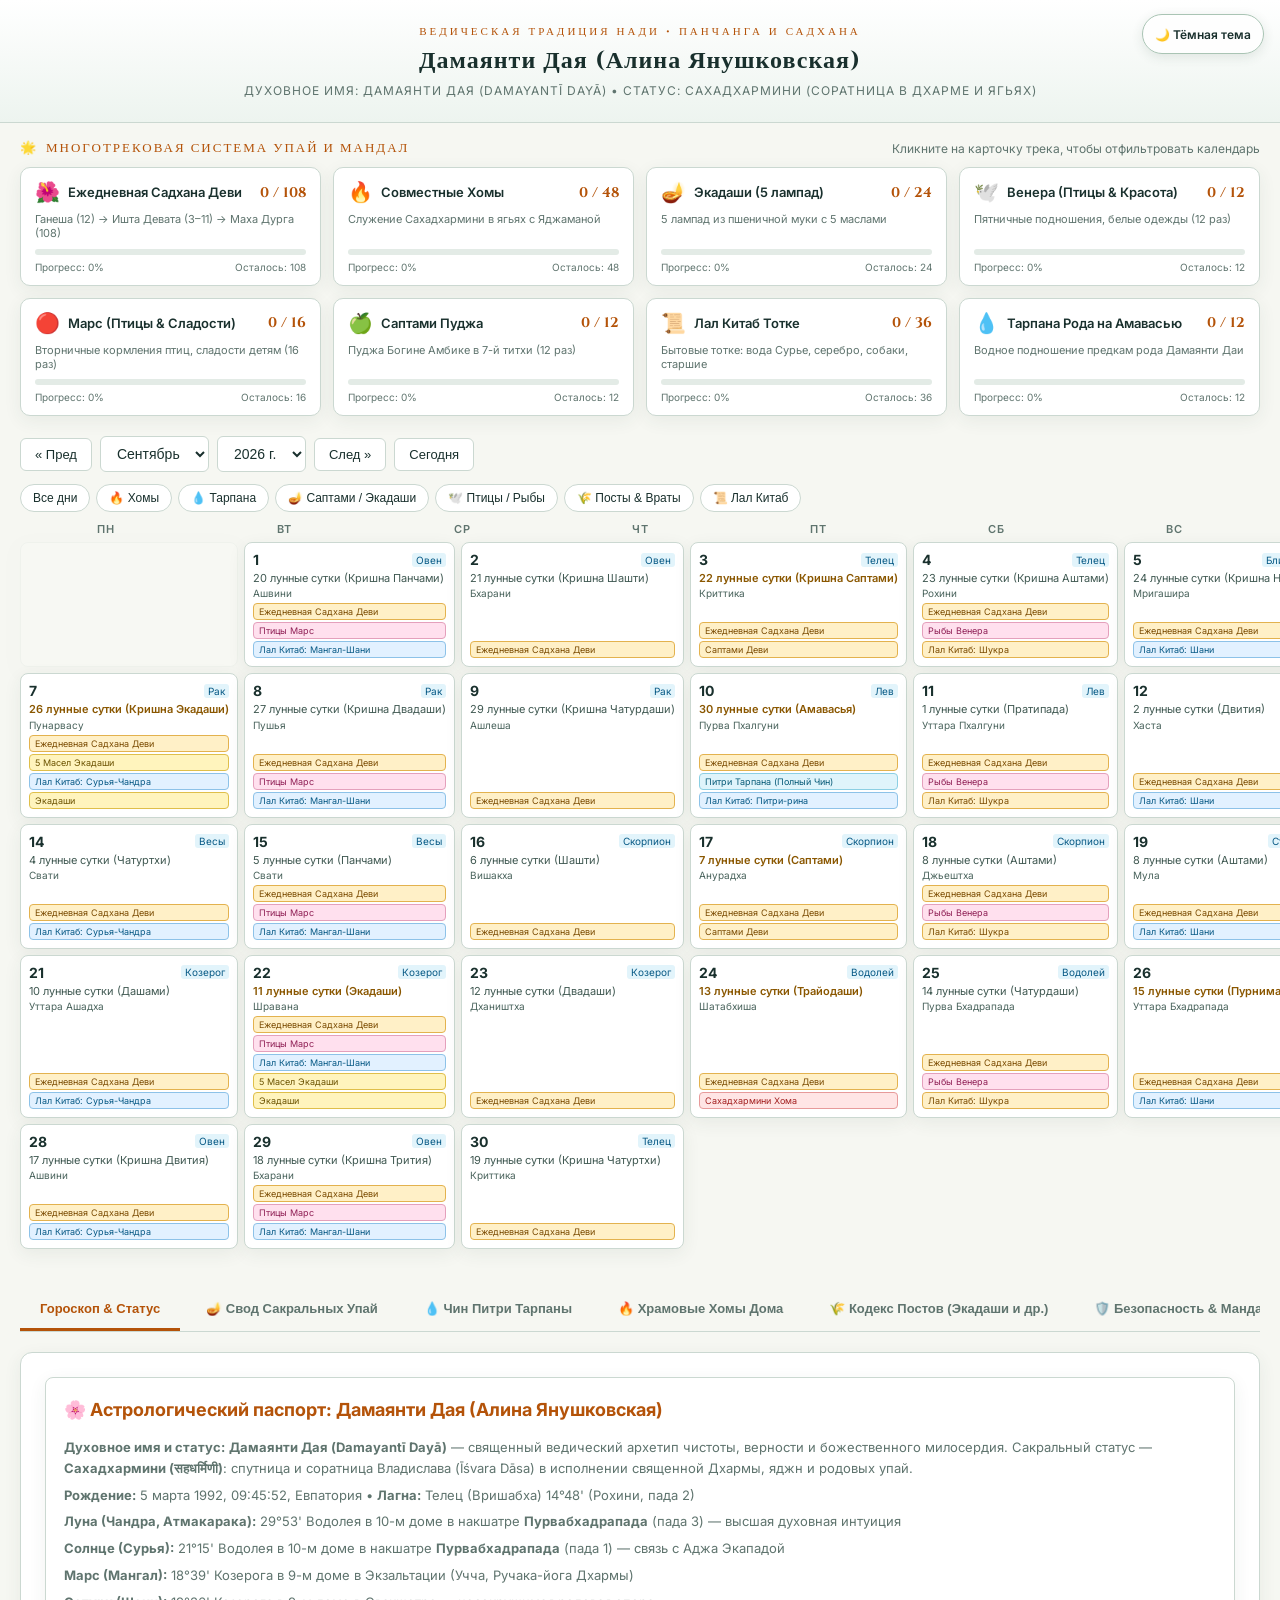
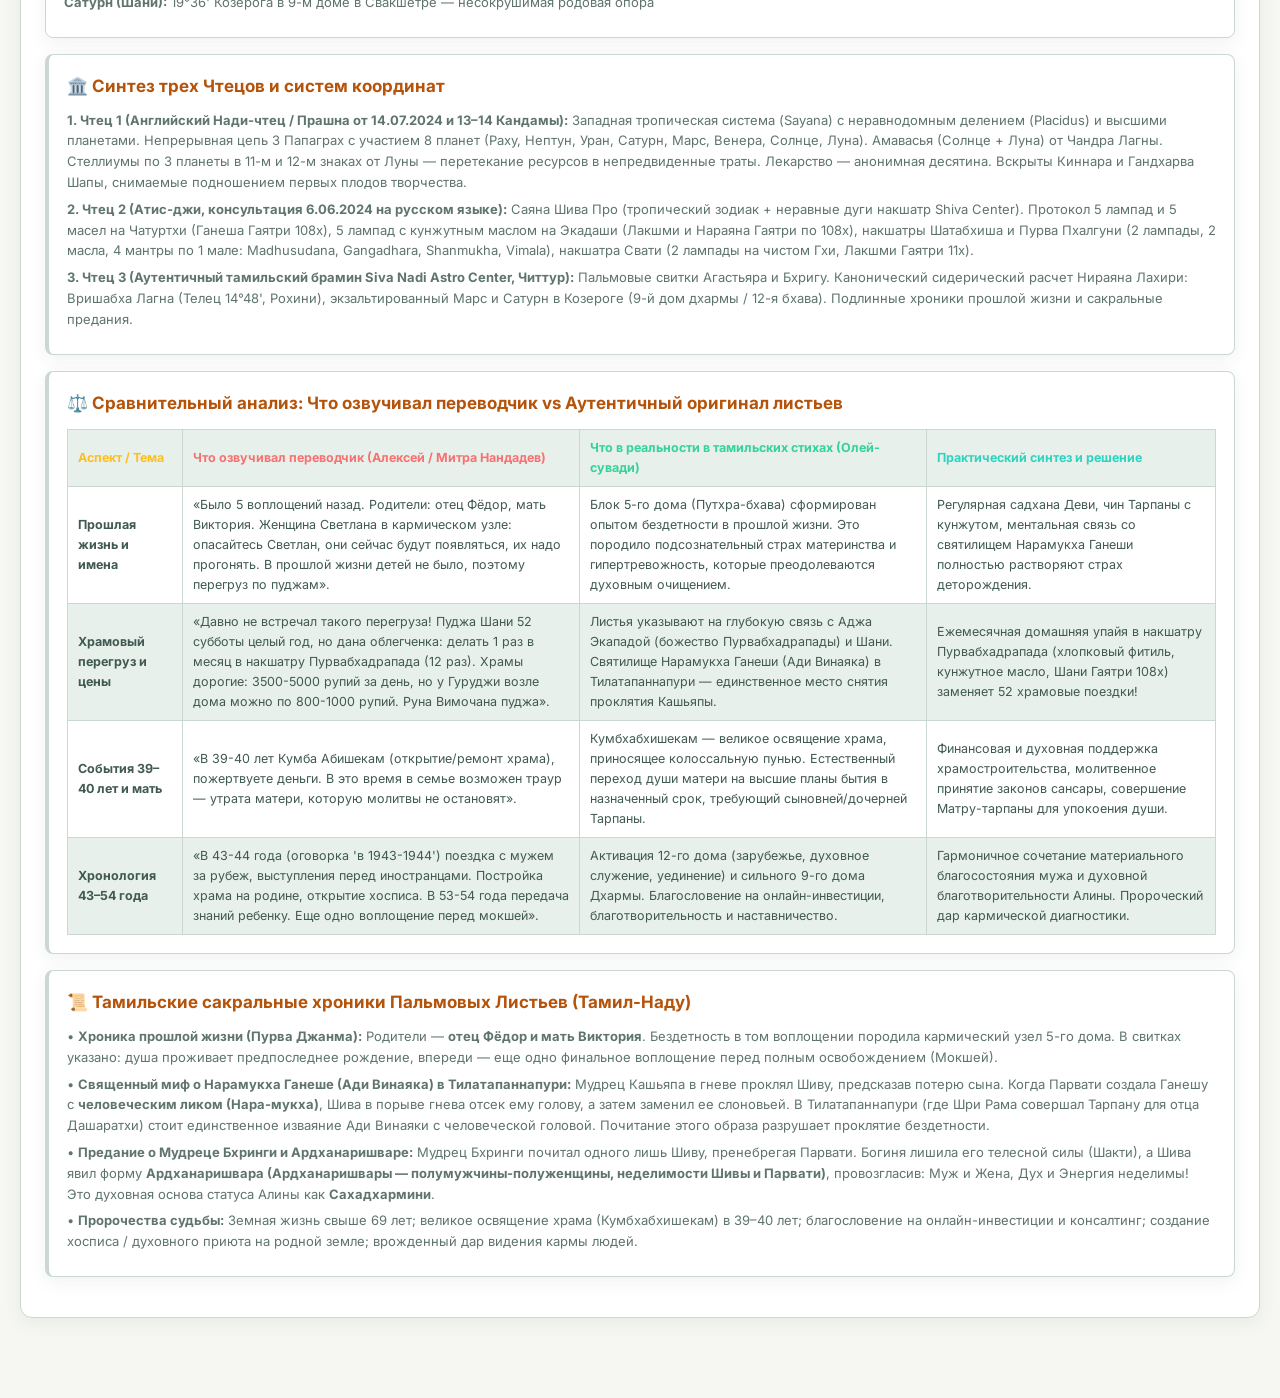
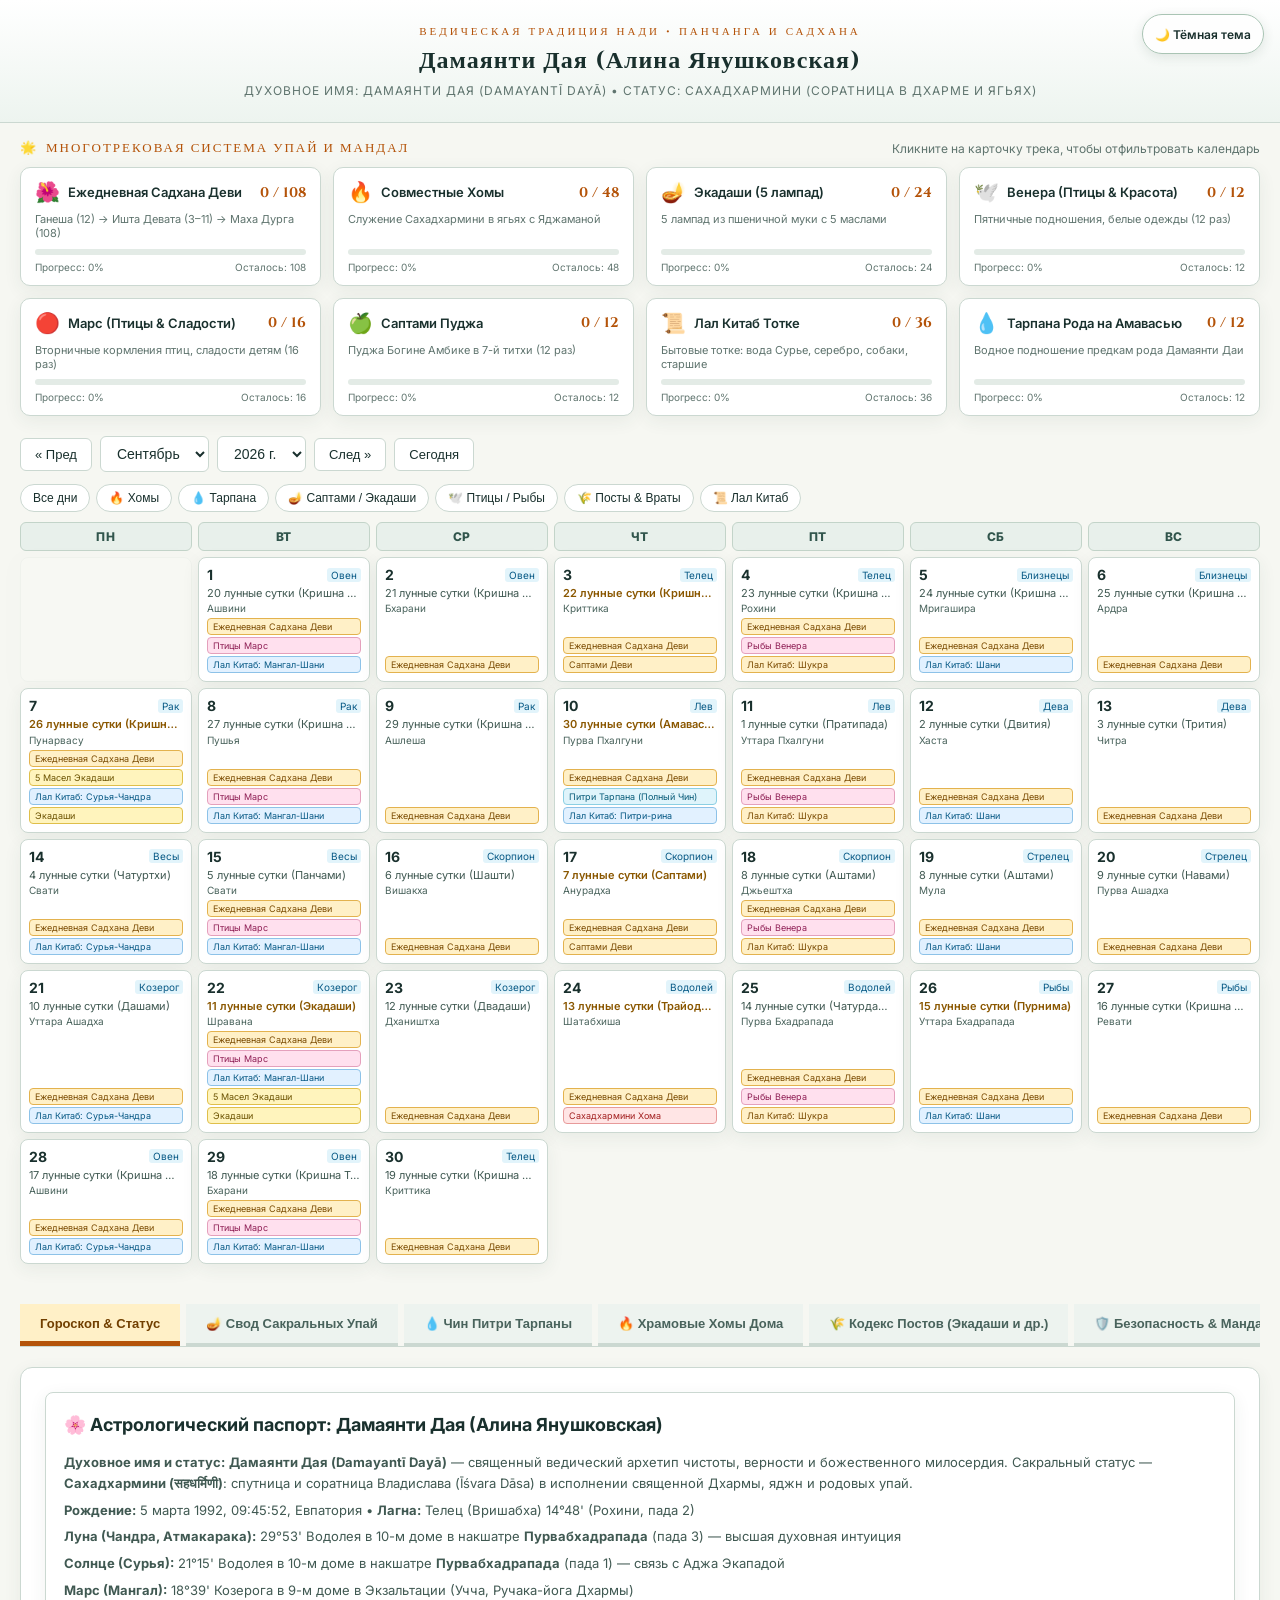
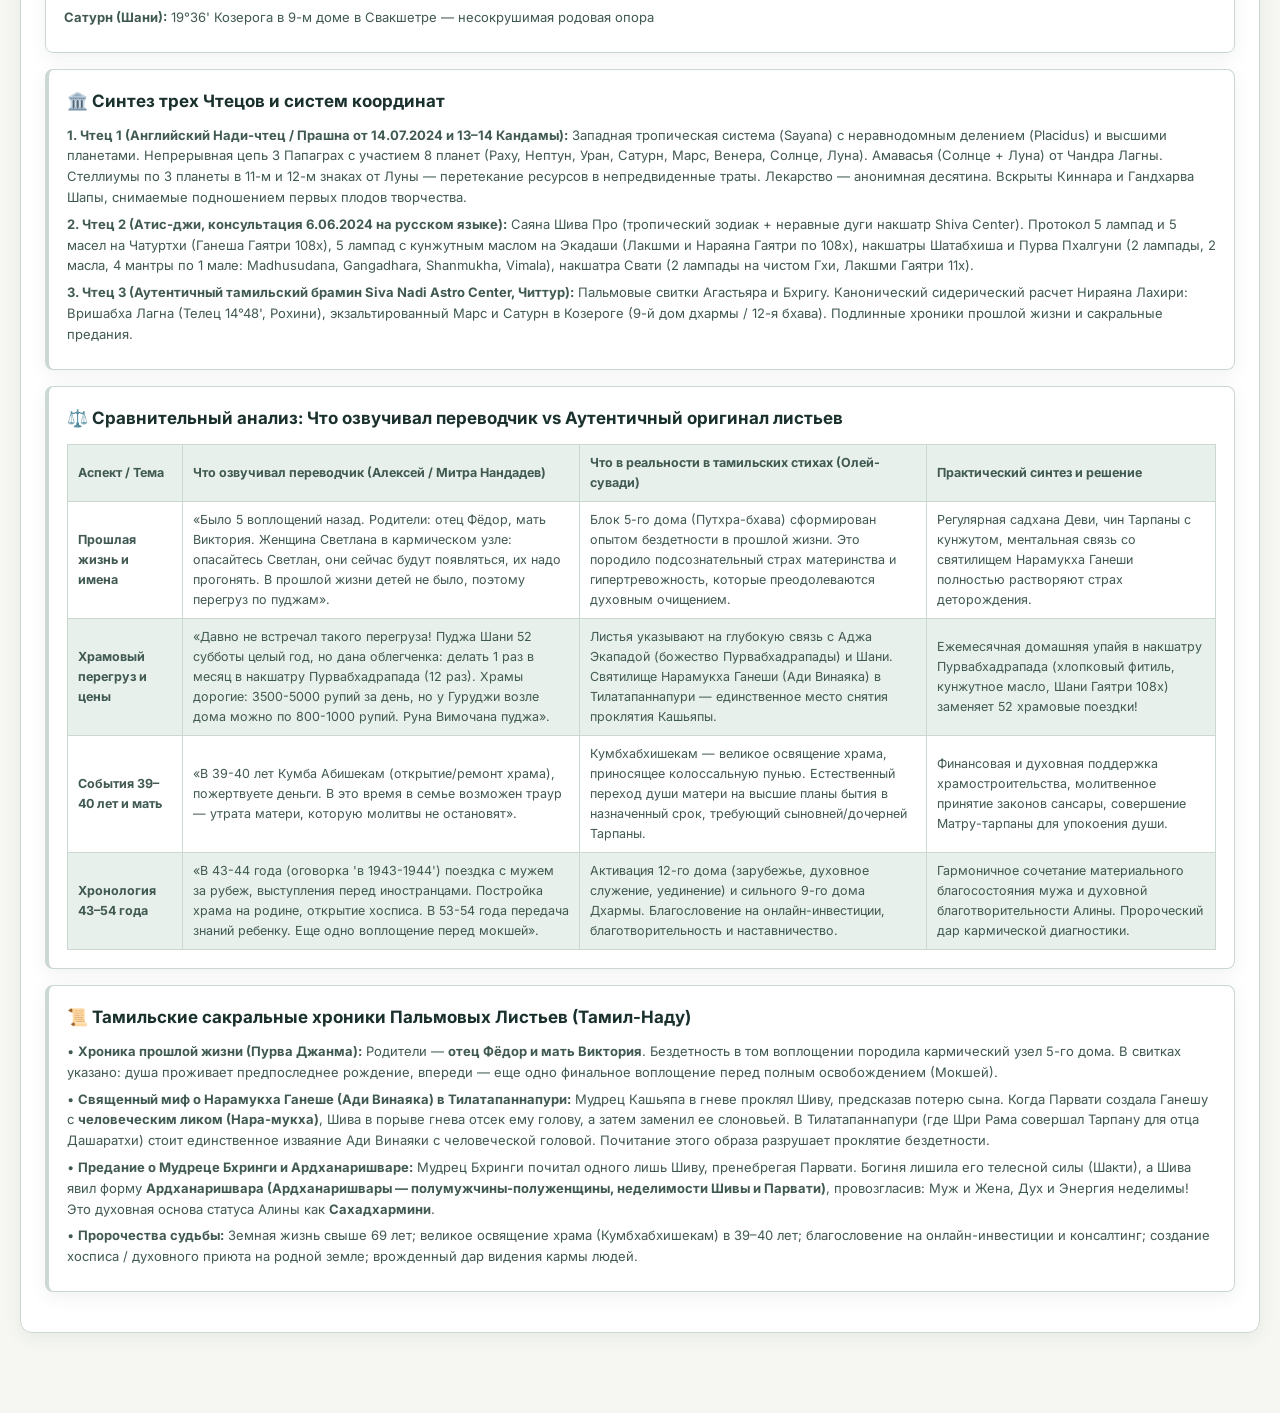
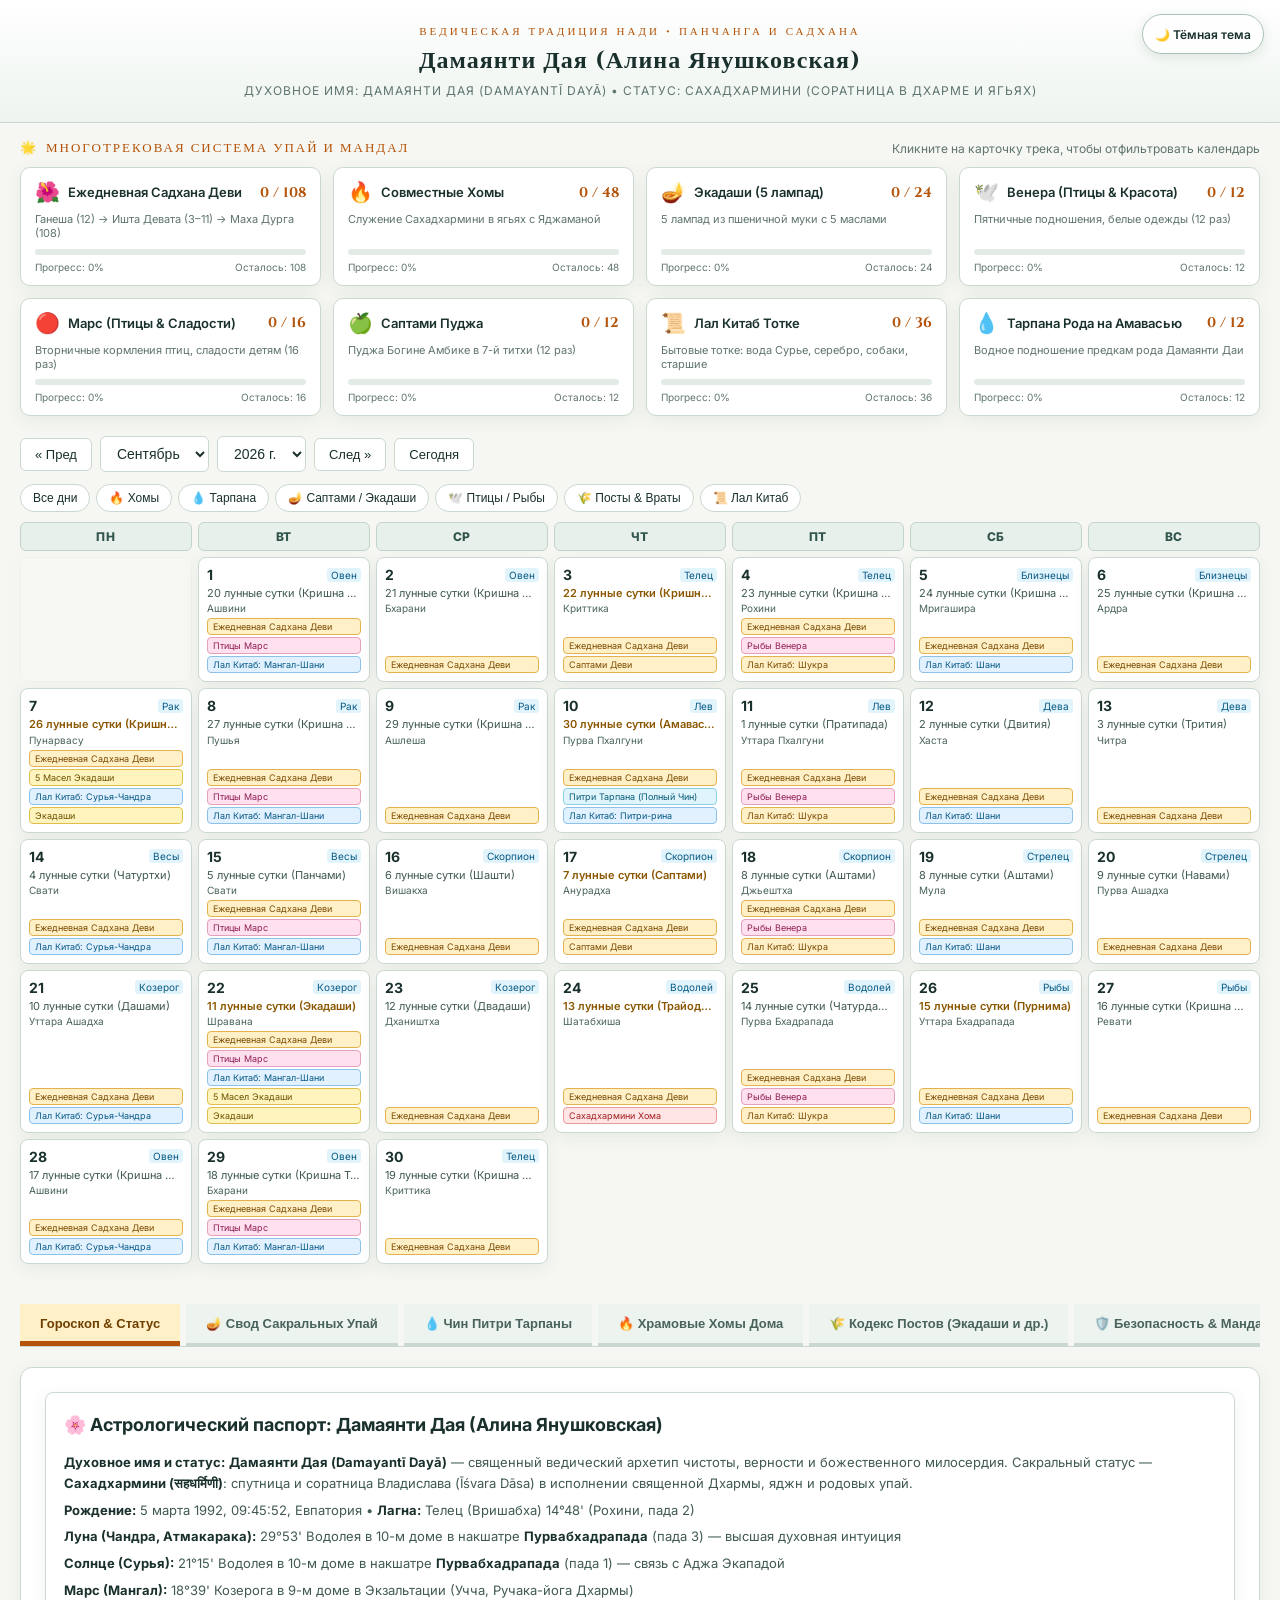
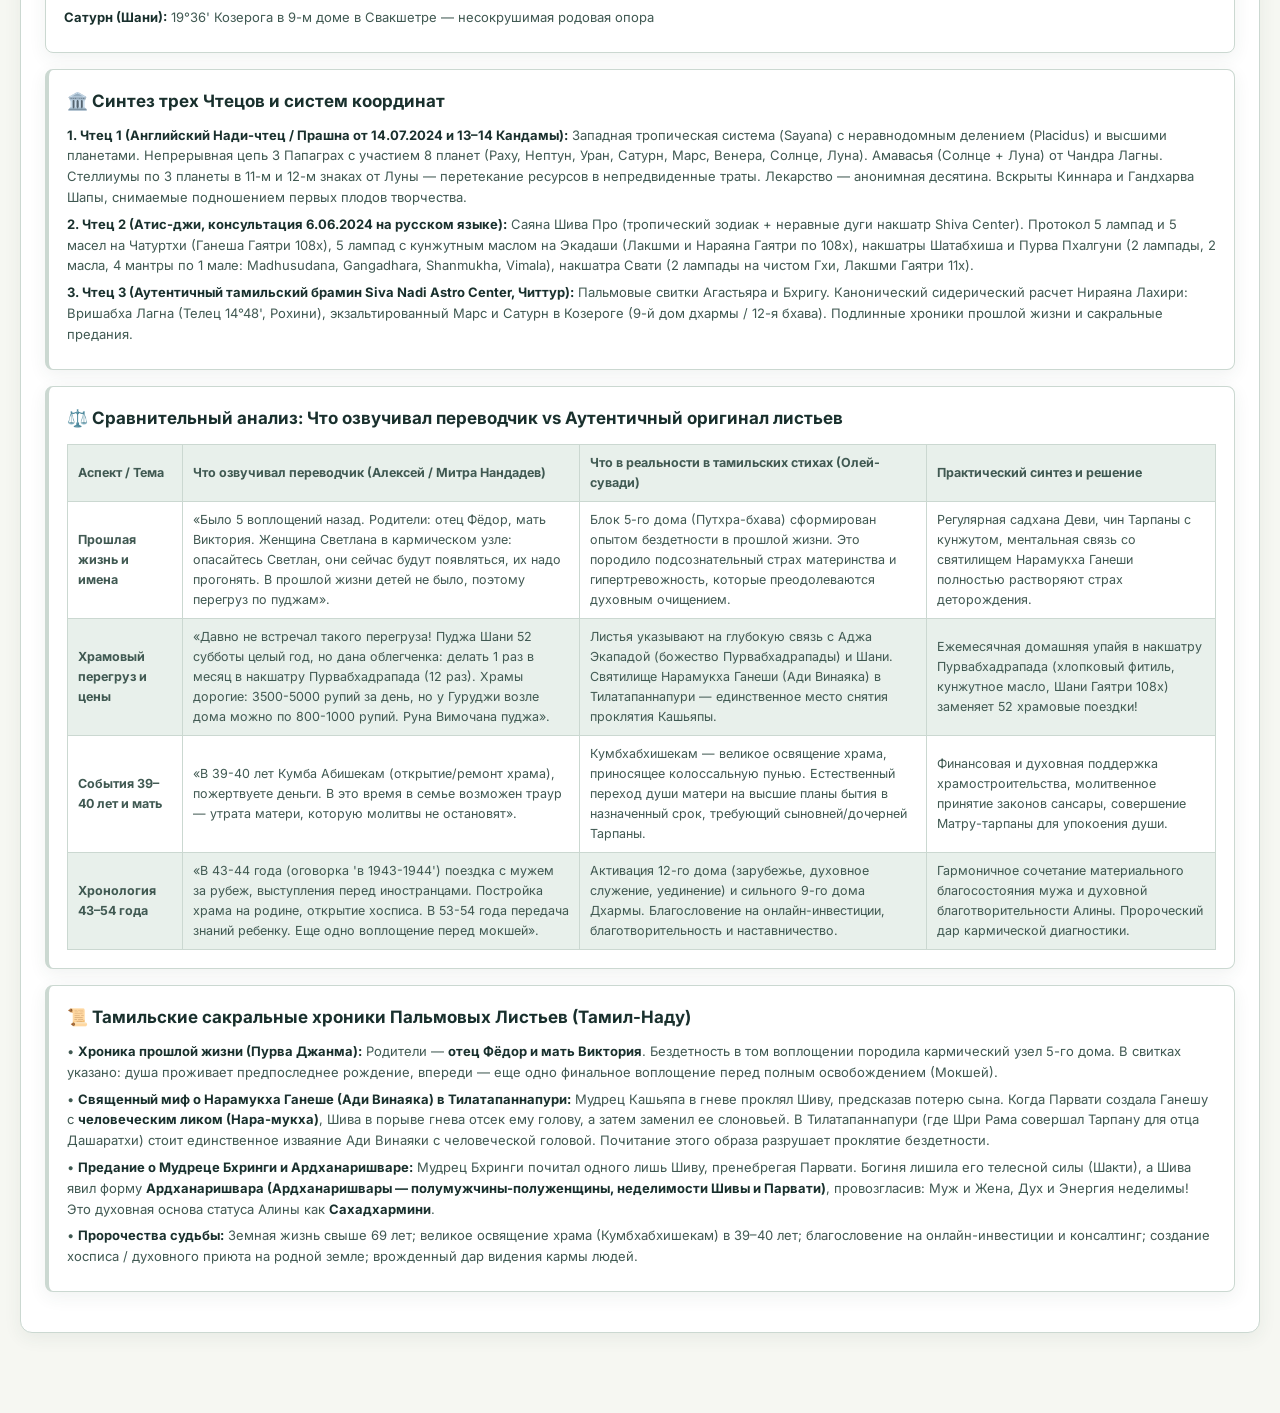
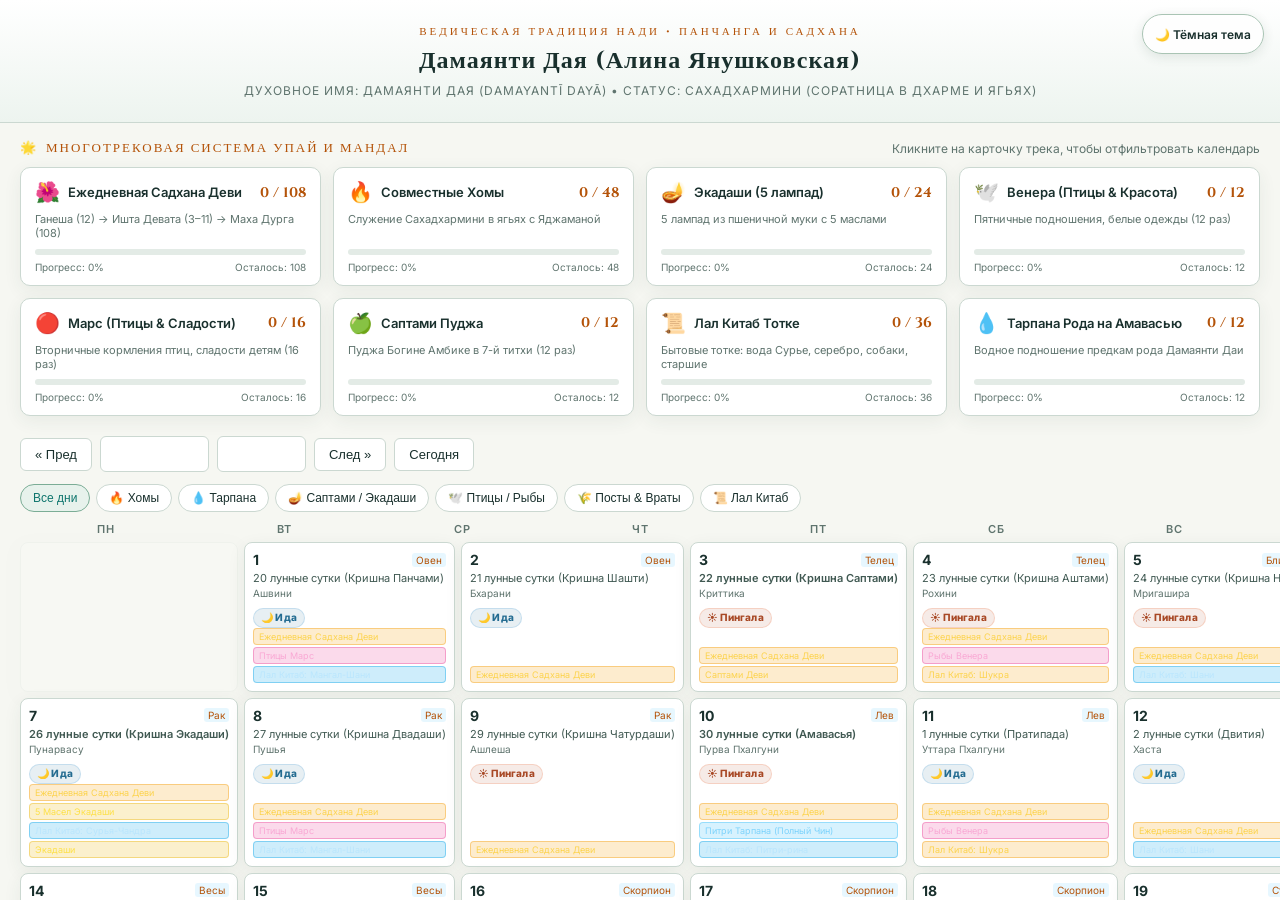
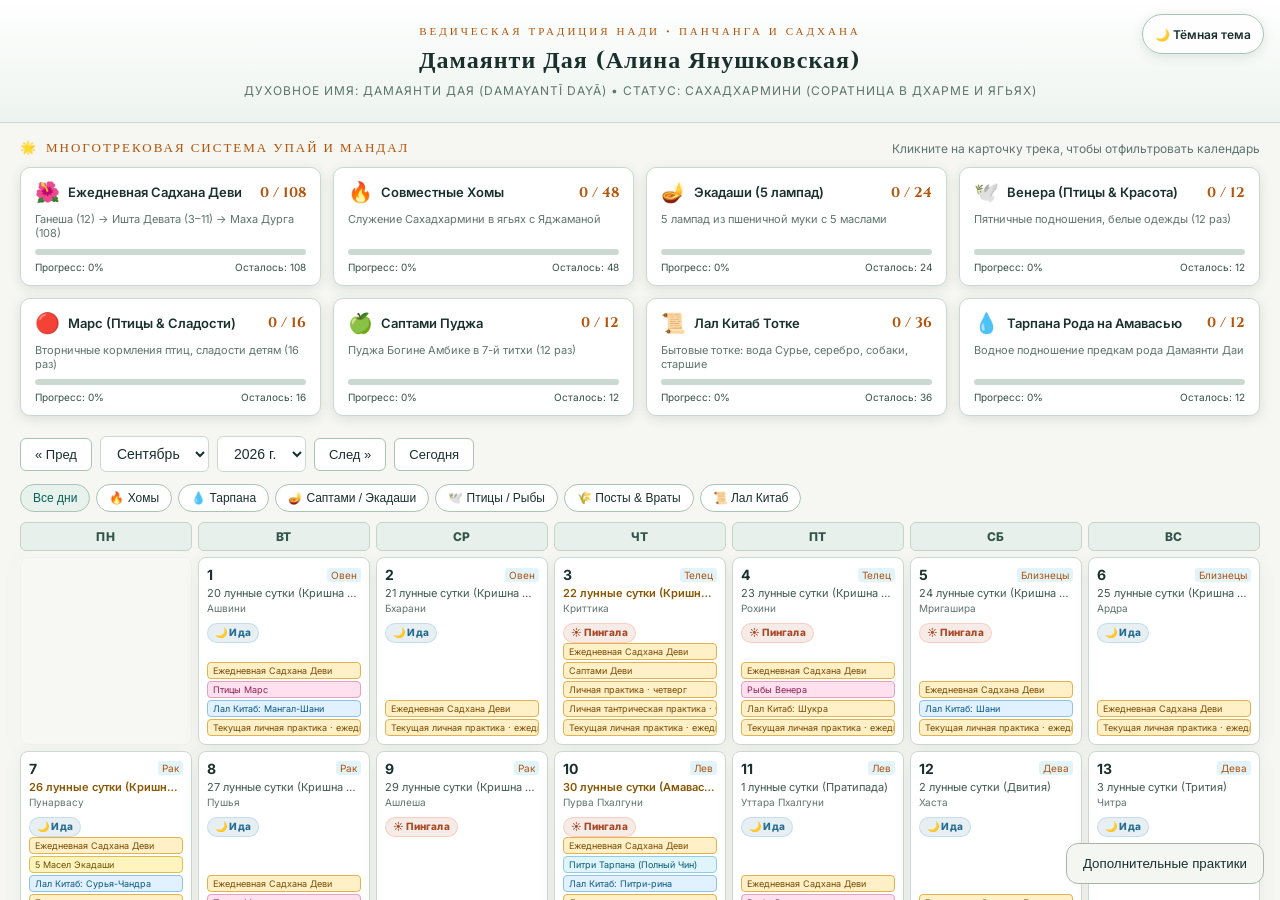
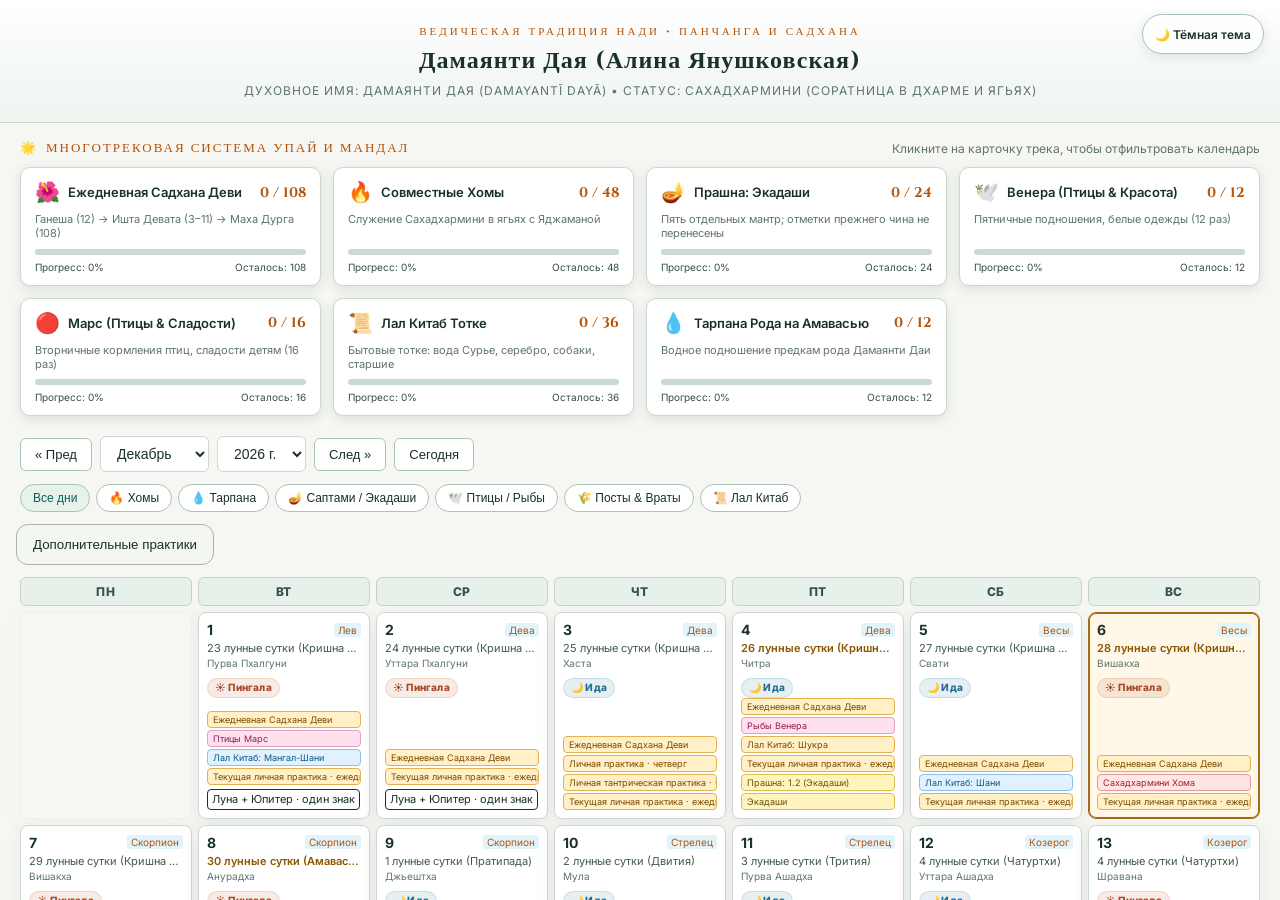
